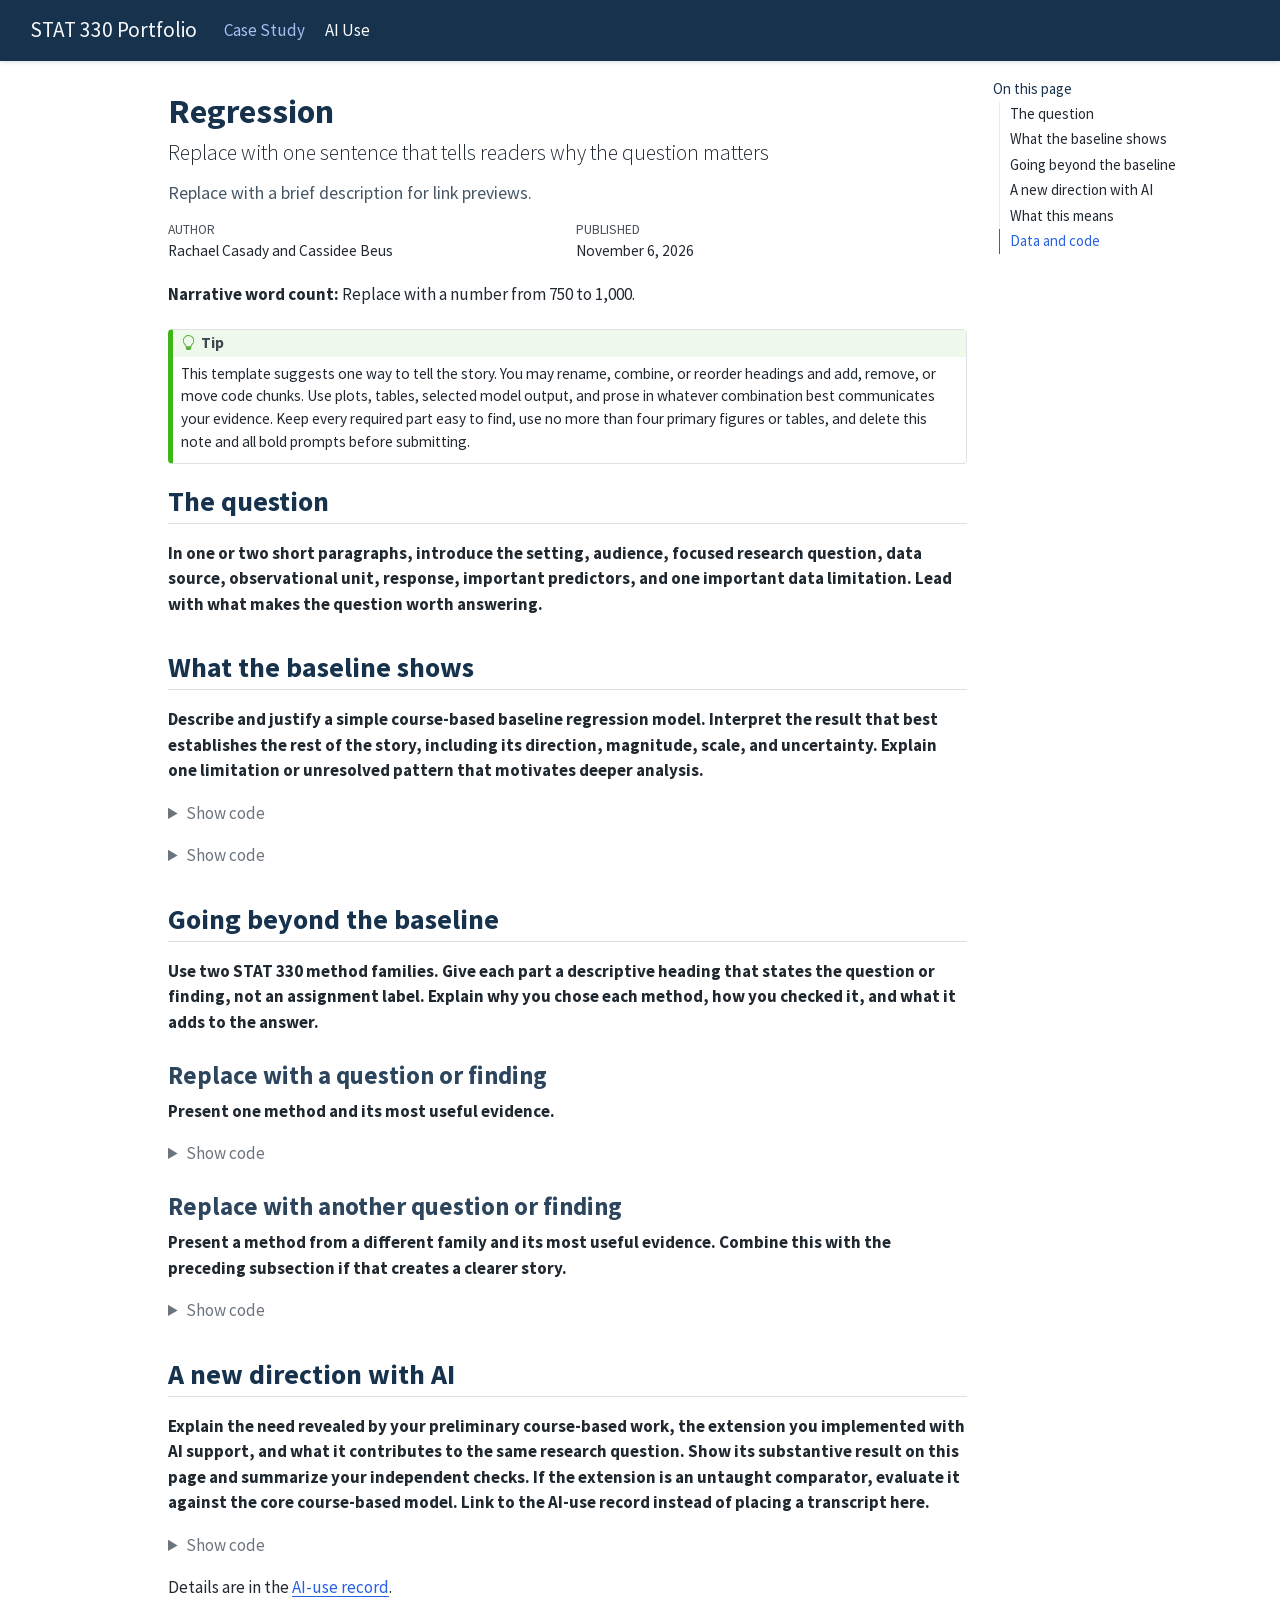
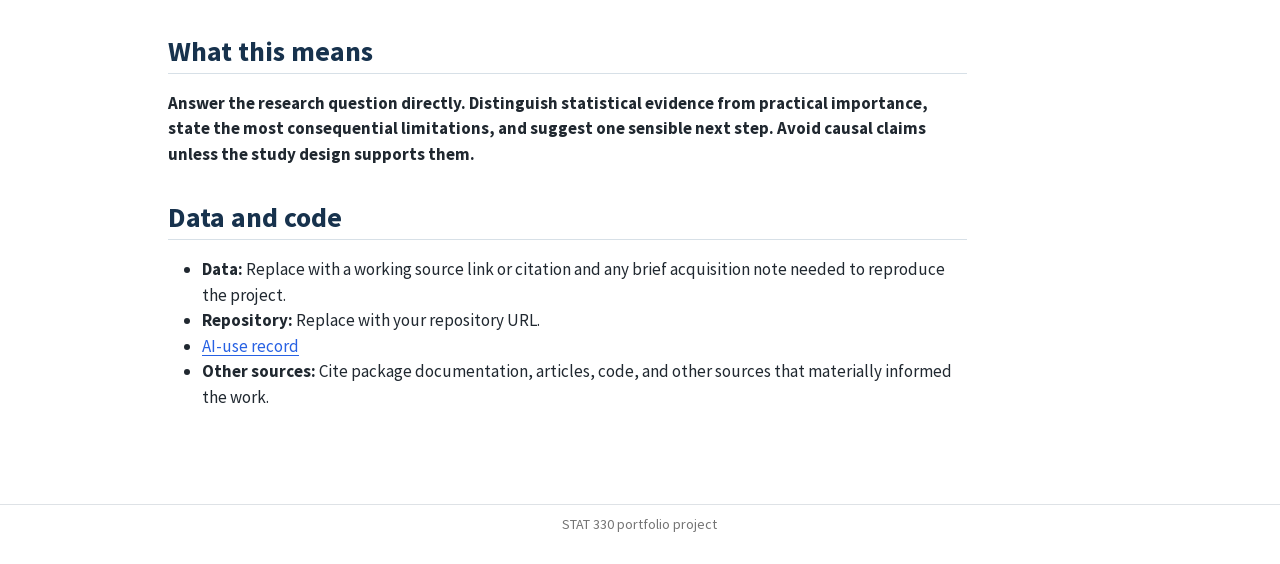
==== docs/index.html @ 838ca61a "Add files via upload" ====
<!DOCTYPE html>
<html xmlns="http://www.w3.org/1999/xhtml" lang="en" xml:lang="en"><head>

<meta charset="utf-8">
<meta name="generator" content="quarto-1.10.18">

<meta name="viewport" content="width=device-width, initial-scale=1.0, user-scalable=yes">

<meta name="author" content="Rachael Casady and Cassidee Beus">
<meta name="dcterms.date" content="2026-11-06">
<meta name="description" content="Replace with a brief description for link previews.">

<title>Regression – STAT 330 Portfolio</title>
<style>

span.smallcaps{font-variant: small-caps;}
div.columns{display: flex; gap: 1.5em;}
div.column{flex: auto;}
@media screen {
div.columns{gap: min(4vw, 1.5em);}
div.column{overflow-x: auto;}
}
div.hanging-indent{margin-left: 1.5em; text-indent: -1.5em;}
ul.task-list{list-style: none;}
ul.task-list li input[type="checkbox"] {
width: 0.8em;
margin: 0 0.8em 0.2em -1em;  vertical-align: middle;
}

html { -webkit-text-size-adjust: 100%; }
pre > code.sourceCode { white-space: pre; position: relative; }
pre > code.sourceCode > span { display: inline-block; line-height: 1.25; }
pre > code.sourceCode > span:empty { height: 1.2em; }
.sourceCode { overflow: visible; }
code.sourceCode > span { color: inherit; text-decoration: inherit; }
div.sourceCode { margin: 1em 0; }
pre.sourceCode { margin: 0; }
@media screen {
div.sourceCode { overflow: auto; }
}
@media print {
pre > code.sourceCode { white-space: pre-wrap; }
pre > code.sourceCode > span { text-indent: -5em; padding-left: 5em; }
}
pre.numberSource code
{ counter-reset: source-line 0; }
pre.numberSource code > span
{ position: relative; left: -4em; counter-increment: source-line; }
pre.numberSource code > span > a:first-child::before
{ content: counter(source-line);
position: relative; left: -1em; text-align: right; vertical-align: baseline;
border: none; display: inline-block;
-webkit-touch-callout: none; -webkit-user-select: none;
-khtml-user-select: none; -moz-user-select: none;
-ms-user-select: none; user-select: none;
padding: 0 4px; width: 4em;
}
pre.numberSource { margin-left: 3em; padding-left: 4px; }
div.sourceCode
{ }
@media screen {
pre > code.sourceCode > span > a:first-child::before { text-decoration: underline; }
}
</style>


<script>const headroomChanged = new CustomEvent("quarto-hrChanged", {
  detail: {},
  bubbles: true,
  cancelable: false,
  composed: false,
});

const announceDismiss = () => {
  const annEl = window.document.getElementById("quarto-announcement");
  if (annEl) {
    annEl.remove();

    const annId = annEl.getAttribute("data-announcement-id");
    window.localStorage.setItem(`quarto-announce-${annId}`, "true");
  }
};

const announceRegister = () => {
  const annEl = window.document.getElementById("quarto-announcement");
  if (annEl) {
    const annId = annEl.getAttribute("data-announcement-id");
    const isDismissed =
      window.localStorage.getItem(`quarto-announce-${annId}`) || false;
    if (isDismissed) {
      announceDismiss();
      return;
    } else {
      annEl.classList.remove("hidden");
    }

    const actionEl = annEl.querySelector(".quarto-announcement-action");
    if (actionEl) {
      actionEl.addEventListener("click", function (e) {
        e.preventDefault();
        // Hide the bar immediately
        announceDismiss();
      });
    }
  }
};

window.document.addEventListener("DOMContentLoaded", function () {
  let init = false;

  announceRegister();

  // Manage the back to top button, if one is present.
  let lastScrollTop = window.pageYOffset || document.documentElement.scrollTop;
  const scrollDownBuffer = 5;
  const scrollUpBuffer = 35;
  const btn = document.getElementById("quarto-back-to-top");
  const hideBackToTop = () => {
    btn.style.display = "none";
  };
  const showBackToTop = () => {
    btn.style.display = "inline-block";
  };
  if (btn) {
    window.document.addEventListener(
      "scroll",
      function () {
        const currentScrollTop =
          window.pageYOffset || document.documentElement.scrollTop;

        // Shows and hides the button 'intelligently' as the user scrolls
        if (currentScrollTop - scrollDownBuffer > lastScrollTop) {
          hideBackToTop();
          lastScrollTop = currentScrollTop <= 0 ? 0 : currentScrollTop;
        } else if (currentScrollTop < lastScrollTop - scrollUpBuffer) {
          showBackToTop();
          lastScrollTop = currentScrollTop <= 0 ? 0 : currentScrollTop;
        }

        // Show the button at the bottom, hides it at the top
        if (currentScrollTop <= 0) {
          hideBackToTop();
        } else if (
          window.innerHeight + currentScrollTop >=
          document.body.offsetHeight
        ) {
          showBackToTop();
        }
      },
      false
    );
  }

  function throttle(func, wait) {
    var timeout;
    return function () {
      const context = this;
      const args = arguments;
      const later = function () {
        clearTimeout(timeout);
        timeout = null;
        func.apply(context, args);
      };

      if (!timeout) {
        timeout = setTimeout(later, wait);
      }
    };
  }

  function headerOffset() {
    // Set an offset if there is are fixed top navbar
    const headerEl = window.document.querySelector("header.fixed-top");
    if (headerEl) {
      return headerEl.clientHeight;
    } else {
      return 0;
    }
  }

  function footerOffset() {
    const footerEl = window.document.querySelector("footer.footer");
    if (footerEl) {
      return footerEl.clientHeight;
    } else {
      return 0;
    }
  }

  function dashboardOffset() {
    const dashboardNavEl = window.document.getElementById(
      "quarto-dashboard-header"
    );
    if (dashboardNavEl !== null) {
      return dashboardNavEl.clientHeight;
    } else {
      return 0;
    }
  }

  function updateDocumentOffsetWithoutAnimation() {
    updateDocumentOffset(false);
  }

  function updateDocumentOffset(animated) {
    // set body offset
    const topOffset = headerOffset();
    const bodyOffset = topOffset + footerOffset() + dashboardOffset();
    const bodyEl = window.document.body;
    bodyEl.setAttribute("data-bs-offset", topOffset);
    bodyEl.style.paddingTop = topOffset + "px";

    // deal with sidebar offsets
    const sidebars = window.document.querySelectorAll(
      ".sidebar, .headroom-target"
    );
    sidebars.forEach((sidebar) => {
      if (!animated) {
        sidebar.classList.add("notransition");
        // Remove the no transition class after the animation has time to complete
        setTimeout(function () {
          sidebar.classList.remove("notransition");
        }, 201);
      }

      if (window.Headroom && sidebar.classList.contains("sidebar-unpinned")) {
        sidebar.style.top = "0";
        sidebar.style.maxHeight = "100vh";
      } else {
        sidebar.style.top = topOffset + "px";
        sidebar.style.maxHeight = "calc(100vh - " + topOffset + "px)";
      }
    });

    // allow space for footer
    const mainContainer = window.document.querySelector(".quarto-container");
    if (mainContainer) {
      mainContainer.style.minHeight = "calc(100vh - " + bodyOffset + "px)";
    }

    // link offset
    let linkStyle = window.document.querySelector("#quarto-target-style");
    if (!linkStyle) {
      linkStyle = window.document.createElement("style");
      linkStyle.setAttribute("id", "quarto-target-style");
      window.document.head.appendChild(linkStyle);
    }
    while (linkStyle.firstChild) {
      linkStyle.removeChild(linkStyle.firstChild);
    }
    if (topOffset > 0) {
      linkStyle.appendChild(
        window.document.createTextNode(`
      section:target::before {
        content: "";
        display: block;
        height: ${topOffset}px;
        margin: -${topOffset}px 0 0;
      }`)
      );
    }
    if (init) {
      window.dispatchEvent(headroomChanged);
    }
    init = true;
  }

  // initialize headroom
  var header = window.document.querySelector("#quarto-header");
  if (header && window.Headroom) {
    const headroom = new window.Headroom(header, {
      tolerance: 5,
      onPin: function () {
        const sidebars = window.document.querySelectorAll(
          ".sidebar, .headroom-target"
        );
        sidebars.forEach((sidebar) => {
          sidebar.classList.remove("sidebar-unpinned");
        });
        updateDocumentOffset();
      },
      onUnpin: function () {
        const sidebars = window.document.querySelectorAll(
          ".sidebar, .headroom-target"
        );
        sidebars.forEach((sidebar) => {
          sidebar.classList.add("sidebar-unpinned");
        });
        updateDocumentOffset();
      },
    });
    headroom.init();

    let frozen = false;
    window.quartoToggleHeadroom = function () {
      if (frozen) {
        headroom.unfreeze();
        frozen = false;
      } else {
        headroom.freeze();
        frozen = true;
      }
    };
  }

  window.addEventListener(
    "hashchange",
    function (e) {
      if (
        getComputedStyle(document.documentElement).scrollBehavior !== "smooth"
      ) {
        window.scrollTo(0, window.pageYOffset - headerOffset());
      }
    },
    false
  );

  // Observe size changed for the header
  const headerEl = window.document.querySelector("header.fixed-top");
  if (headerEl && window.ResizeObserver) {
    const observer = new window.ResizeObserver(() => {
      setTimeout(updateDocumentOffsetWithoutAnimation, 0);
    });
    observer.observe(headerEl, {
      attributes: true,
      childList: true,
      characterData: true,
    });
  } else {
    window.addEventListener(
      "resize",
      throttle(updateDocumentOffsetWithoutAnimation, 50)
    );
  }
  setTimeout(updateDocumentOffsetWithoutAnimation, 250);

  // fixup index.html links if we aren't on the filesystem
  if (window.location.protocol !== "file:") {
    const links = window.document.querySelectorAll("a");
    for (let i = 0; i < links.length; i++) {
      if (links[i].href) {
        links[i].dataset.originalHref = links[i].href;
        // only strip index.html at the end of the path (optionally followed
        // by a query or fragment) so that files like index.html.md
        // (alternate-format twins) are left alone (#14667)
        links[i].href = links[i].href.replace(/\/index\.html(?=[?#]|$)/, "/");
      }
    }

    // Fixup any sharing links that require urls
    // Append url to any sharing urls
    const sharingLinks = window.document.querySelectorAll(
      "a.sidebar-tools-main-item, a.quarto-navigation-tool, a.quarto-navbar-tools, a.quarto-navbar-tools-item"
    );
    for (let i = 0; i < sharingLinks.length; i++) {
      const sharingLink = sharingLinks[i];
      const href = sharingLink.getAttribute("href");
      if (href) {
        sharingLink.setAttribute(
          "href",
          href.replace("|url|", window.location.href)
        );
      }
    }

    // Scroll the active navigation item into view, if necessary
    const navSidebar = window.document.querySelector("nav#quarto-sidebar");
    if (navSidebar) {
      // Find the active item
      const activeItem = navSidebar.querySelector("li.sidebar-item a.active");
      if (activeItem) {
        // Wait for the scroll height and height to resolve by observing size changes on the
        // nav element that is scrollable
        const resizeObserver = new ResizeObserver((_entries) => {
          // The bottom of the element
          const elBottom = activeItem.offsetTop;
          const viewBottom = navSidebar.scrollTop + navSidebar.clientHeight;

          // The element height and scroll height are the same, then we are still loading
          if (viewBottom !== navSidebar.scrollHeight) {
            // Determine if the item isn't visible and scroll to it
            if (elBottom >= viewBottom) {
              navSidebar.scrollTop = elBottom;
            }

            // stop observing now since we've completed the scroll
            resizeObserver.unobserve(navSidebar);
          }
        });
        resizeObserver.observe(navSidebar);
      }
    }
  }
});
</script>
<script>/*!
 * headroom.js v0.12.0 - Give your page some headroom. Hide your header until you need it
 * Copyright (c) 2020 Nick Williams - http://wicky.nillia.ms/headroom.js
 * License: MIT
 */

!function(t,n){"object"==typeof exports&&"undefined"!=typeof module?module.exports=n():"function"==typeof define&&define.amd?define(n):(t=t||self).Headroom=n()}(this,function(){"use strict";function t(){return"undefined"!=typeof window}function d(t){return function(t){return t&&t.document&&function(t){return 9===t.nodeType}(t.document)}(t)?function(t){var n=t.document,o=n.body,s=n.documentElement;return{scrollHeight:function(){return Math.max(o.scrollHeight,s.scrollHeight,o.offsetHeight,s.offsetHeight,o.clientHeight,s.clientHeight)},height:function(){return t.innerHeight||s.clientHeight||o.clientHeight},scrollY:function(){return void 0!==t.pageYOffset?t.pageYOffset:(s||o.parentNode||o).scrollTop}}}(t):function(t){return{scrollHeight:function(){return Math.max(t.scrollHeight,t.offsetHeight,t.clientHeight)},height:function(){return Math.max(t.offsetHeight,t.clientHeight)},scrollY:function(){return t.scrollTop}}}(t)}function n(t,s,e){var n,o=function(){var n=!1;try{var t={get passive(){n=!0}};window.addEventListener("test",t,t),window.removeEventListener("test",t,t)}catch(t){n=!1}return n}(),i=!1,r=d(t),l=r.scrollY(),a={};function c(){var t=Math.round(r.scrollY()),n=r.height(),o=r.scrollHeight();a.scrollY=t,a.lastScrollY=l,a.direction=l<t?"down":"up",a.distance=Math.abs(t-l),a.isOutOfBounds=t<0||o<t+n,a.top=t<=s.offset[a.direction],a.bottom=o<=t+n,a.toleranceExceeded=a.distance>s.tolerance[a.direction],e(a),l=t,i=!1}function h(){i||(i=!0,n=requestAnimationFrame(c))}var u=!!o&&{passive:!0,capture:!1};return t.addEventListener("scroll",h,u),c(),{destroy:function(){cancelAnimationFrame(n),t.removeEventListener("scroll",h,u)}}}function o(t){return t===Object(t)?t:{down:t,up:t}}function s(t,n){n=n||{},Object.assign(this,s.options,n),this.classes=Object.assign({},s.options.classes,n.classes),this.elem=t,this.tolerance=o(this.tolerance),this.offset=o(this.offset),this.initialised=!1,this.frozen=!1}return s.prototype={constructor:s,init:function(){return s.cutsTheMustard&&!this.initialised&&(this.addClass("initial"),this.initialised=!0,setTimeout(function(t){t.scrollTracker=n(t.scroller,{offset:t.offset,tolerance:t.tolerance},t.update.bind(t))},100,this)),this},destroy:function(){this.initialised=!1,Object.keys(this.classes).forEach(this.removeClass,this),this.scrollTracker.destroy()},unpin:function(){!this.hasClass("pinned")&&this.hasClass("unpinned")||(this.addClass("unpinned"),this.removeClass("pinned"),this.onUnpin&&this.onUnpin.call(this))},pin:function(){this.hasClass("unpinned")&&(this.addClass("pinned"),this.removeClass("unpinned"),this.onPin&&this.onPin.call(this))},freeze:function(){this.frozen=!0,this.addClass("frozen")},unfreeze:function(){this.frozen=!1,this.removeClass("frozen")},top:function(){this.hasClass("top")||(this.addClass("top"),this.removeClass("notTop"),this.onTop&&this.onTop.call(this))},notTop:function(){this.hasClass("notTop")||(this.addClass("notTop"),this.removeClass("top"),this.onNotTop&&this.onNotTop.call(this))},bottom:function(){this.hasClass("bottom")||(this.addClass("bottom"),this.removeClass("notBottom"),this.onBottom&&this.onBottom.call(this))},notBottom:function(){this.hasClass("notBottom")||(this.addClass("notBottom"),this.removeClass("bottom"),this.onNotBottom&&this.onNotBottom.call(this))},shouldUnpin:function(t){return"down"===t.direction&&!t.top&&t.toleranceExceeded},shouldPin:function(t){return"up"===t.direction&&t.toleranceExceeded||t.top},addClass:function(t){this.elem.classList.add.apply(this.elem.classList,this.classes[t].split(" "))},removeClass:function(t){this.elem.classList.remove.apply(this.elem.classList,this.classes[t].split(" "))},hasClass:function(t){return this.classes[t].split(" ").every(function(t){return this.classList.contains(t)},this.elem)},update:function(t){t.isOutOfBounds||!0!==this.frozen&&(t.top?this.top():this.notTop(),t.bottom?this.bottom():this.notBottom(),this.shouldUnpin(t)?this.unpin():this.shouldPin(t)&&this.pin())}},s.options={tolerance:{up:0,down:0},offset:0,scroller:t()?window:null,classes:{frozen:"headroom--frozen",pinned:"headroom--pinned",unpinned:"headroom--unpinned",top:"headroom--top",notTop:"headroom--not-top",bottom:"headroom--bottom",notBottom:"headroom--not-bottom",initial:"headroom"}},s.cutsTheMustard=!!(t()&&function(){}.bind&&"classList"in document.documentElement&&Object.assign&&Object.keys&&requestAnimationFrame),s});
</script>
<script>/*!
 * clipboard.js v2.0.11
 * https://clipboardjs.com/
 *
 * Licensed MIT © Zeno Rocha
 */
!function(t,e){"object"==typeof exports&&"object"==typeof module?module.exports=e():"function"==typeof define&&define.amd?define([],e):"object"==typeof exports?exports.ClipboardJS=e():t.ClipboardJS=e()}(this,function(){return n={686:function(t,e,n){"use strict";n.d(e,{default:function(){return b}});var e=n(279),i=n.n(e),e=n(370),u=n.n(e),e=n(817),r=n.n(e);function c(t){try{return document.execCommand(t)}catch(t){return}}var a=function(t){t=r()(t);return c("cut"),t};function o(t,e){var n,o,t=(n=t,o="rtl"===document.documentElement.getAttribute("dir"),(t=document.createElement("textarea")).style.fontSize="12pt",t.style.border="0",t.style.padding="0",t.style.margin="0",t.style.position="absolute",t.style[o?"right":"left"]="-9999px",o=window.pageYOffset||document.documentElement.scrollTop,t.style.top="".concat(o,"px"),t.setAttribute("readonly",""),t.value=n,t);return e.container.appendChild(t),e=r()(t),c("copy"),t.remove(),e}var f=function(t){var e=1<arguments.length&&void 0!==arguments[1]?arguments[1]:{container:document.body},n="";return"string"==typeof t?n=o(t,e):t instanceof HTMLInputElement&&!["text","search","url","tel","password"].includes(null==t?void 0:t.type)?n=o(t.value,e):(n=r()(t),c("copy")),n};function l(t){return(l="function"==typeof Symbol&&"symbol"==typeof Symbol.iterator?function(t){return typeof t}:function(t){return t&&"function"==typeof Symbol&&t.constructor===Symbol&&t!==Symbol.prototype?"symbol":typeof t})(t)}var s=function(){var t=0<arguments.length&&void 0!==arguments[0]?arguments[0]:{},e=t.action,n=void 0===e?"copy":e,o=t.container,e=t.target,t=t.text;if("copy"!==n&&"cut"!==n)throw new Error('Invalid "action" value, use either "copy" or "cut"');if(void 0!==e){if(!e||"object"!==l(e)||1!==e.nodeType)throw new Error('Invalid "target" value, use a valid Element');if("copy"===n&&e.hasAttribute("disabled"))throw new Error('Invalid "target" attribute. Please use "readonly" instead of "disabled" attribute');if("cut"===n&&(e.hasAttribute("readonly")||e.hasAttribute("disabled")))throw new Error('Invalid "target" attribute. You can\'t cut text from elements with "readonly" or "disabled" attributes')}return t?f(t,{container:o}):e?"cut"===n?a(e):f(e,{container:o}):void 0};function p(t){return(p="function"==typeof Symbol&&"symbol"==typeof Symbol.iterator?function(t){return typeof t}:function(t){return t&&"function"==typeof Symbol&&t.constructor===Symbol&&t!==Symbol.prototype?"symbol":typeof t})(t)}function d(t,e){for(var n=0;n<e.length;n++){var o=e[n];o.enumerable=o.enumerable||!1,o.configurable=!0,"value"in o&&(o.writable=!0),Object.defineProperty(t,o.key,o)}}function y(t,e){return(y=Object.setPrototypeOf||function(t,e){return t.__proto__=e,t})(t,e)}function h(n){var o=function(){if("undefined"==typeof Reflect||!Reflect.construct)return!1;if(Reflect.construct.sham)return!1;if("function"==typeof Proxy)return!0;try{return Date.prototype.toString.call(Reflect.construct(Date,[],function(){})),!0}catch(t){return!1}}();return function(){var t,e=v(n);return t=o?(t=v(this).constructor,Reflect.construct(e,arguments,t)):e.apply(this,arguments),e=this,!(t=t)||"object"!==p(t)&&"function"!=typeof t?function(t){if(void 0!==t)return t;throw new ReferenceError("this hasn't been initialised - super() hasn't been called")}(e):t}}function v(t){return(v=Object.setPrototypeOf?Object.getPrototypeOf:function(t){return t.__proto__||Object.getPrototypeOf(t)})(t)}function m(t,e){t="data-clipboard-".concat(t);if(e.hasAttribute(t))return e.getAttribute(t)}var b=function(){!function(t,e){if("function"!=typeof e&&null!==e)throw new TypeError("Super expression must either be null or a function");t.prototype=Object.create(e&&e.prototype,{constructor:{value:t,writable:!0,configurable:!0}}),e&&y(t,e)}(r,i());var t,e,n,o=h(r);function r(t,e){var n;return function(t){if(!(t instanceof r))throw new TypeError("Cannot call a class as a function")}(this),(n=o.call(this)).resolveOptions(e),n.listenClick(t),n}return t=r,n=[{key:"copy",value:function(t){var e=1<arguments.length&&void 0!==arguments[1]?arguments[1]:{container:document.body};return f(t,e)}},{key:"cut",value:function(t){return a(t)}},{key:"isSupported",value:function(){var t=0<arguments.length&&void 0!==arguments[0]?arguments[0]:["copy","cut"],t="string"==typeof t?[t]:t,e=!!document.queryCommandSupported;return t.forEach(function(t){e=e&&!!document.queryCommandSupported(t)}),e}}],(e=[{key:"resolveOptions",value:function(){var t=0<arguments.length&&void 0!==arguments[0]?arguments[0]:{};this.action="function"==typeof t.action?t.action:this.defaultAction,this.target="function"==typeof t.target?t.target:this.defaultTarget,this.text="function"==typeof t.text?t.text:this.defaultText,this.container="object"===p(t.container)?t.container:document.body}},{key:"listenClick",value:function(t){var e=this;this.listener=u()(t,"click",function(t){return e.onClick(t)})}},{key:"onClick",value:function(t){var e=t.delegateTarget||t.currentTarget,n=this.action(e)||"copy",t=s({action:n,container:this.container,target:this.target(e),text:this.text(e)});this.emit(t?"success":"error",{action:n,text:t,trigger:e,clearSelection:function(){e&&e.focus(),window.getSelection().removeAllRanges()}})}},{key:"defaultAction",value:function(t){return m("action",t)}},{key:"defaultTarget",value:function(t){t=m("target",t);if(t)return document.querySelector(t)}},{key:"defaultText",value:function(t){return m("text",t)}},{key:"destroy",value:function(){this.listener.destroy()}}])&&d(t.prototype,e),n&&d(t,n),r}()},828:function(t){var e;"undefined"==typeof Element||Element.prototype.matches||((e=Element.prototype).matches=e.matchesSelector||e.mozMatchesSelector||e.msMatchesSelector||e.oMatchesSelector||e.webkitMatchesSelector),t.exports=function(t,e){for(;t&&9!==t.nodeType;){if("function"==typeof t.matches&&t.matches(e))return t;t=t.parentNode}}},438:function(t,e,n){var u=n(828);function i(t,e,n,o,r){var i=function(e,n,t,o){return function(t){t.delegateTarget=u(t.target,n),t.delegateTarget&&o.call(e,t)}}.apply(this,arguments);return t.addEventListener(n,i,r),{destroy:function(){t.removeEventListener(n,i,r)}}}t.exports=function(t,e,n,o,r){return"function"==typeof t.addEventListener?i.apply(null,arguments):"function"==typeof n?i.bind(null,document).apply(null,arguments):("string"==typeof t&&(t=document.querySelectorAll(t)),Array.prototype.map.call(t,function(t){return i(t,e,n,o,r)}))}},879:function(t,n){n.node=function(t){return void 0!==t&&t instanceof HTMLElement&&1===t.nodeType},n.nodeList=function(t){var e=Object.prototype.toString.call(t);return void 0!==t&&("[object NodeList]"===e||"[object HTMLCollection]"===e)&&"length"in t&&(0===t.length||n.node(t[0]))},n.string=function(t){return"string"==typeof t||t instanceof String},n.fn=function(t){return"[object Function]"===Object.prototype.toString.call(t)}},370:function(t,e,n){var f=n(879),l=n(438);t.exports=function(t,e,n){if(!t&&!e&&!n)throw new Error("Missing required arguments");if(!f.string(e))throw new TypeError("Second argument must be a String");if(!f.fn(n))throw new TypeError("Third argument must be a Function");if(f.node(t))return c=e,a=n,(u=t).addEventListener(c,a),{destroy:function(){u.removeEventListener(c,a)}};if(f.nodeList(t))return o=t,r=e,i=n,Array.prototype.forEach.call(o,function(t){t.addEventListener(r,i)}),{destroy:function(){Array.prototype.forEach.call(o,function(t){t.removeEventListener(r,i)})}};if(f.string(t))return t=t,e=e,n=n,l(document.body,t,e,n);throw new TypeError("First argument must be a String, HTMLElement, HTMLCollection, or NodeList");var o,r,i,u,c,a}},817:function(t){t.exports=function(t){var e,n="SELECT"===t.nodeName?(t.focus(),t.value):"INPUT"===t.nodeName||"TEXTAREA"===t.nodeName?((e=t.hasAttribute("readonly"))||t.setAttribute("readonly",""),t.select(),t.setSelectionRange(0,t.value.length),e||t.removeAttribute("readonly"),t.value):(t.hasAttribute("contenteditable")&&t.focus(),n=window.getSelection(),(e=document.createRange()).selectNodeContents(t),n.removeAllRanges(),n.addRange(e),n.toString());return n}},279:function(t){function e(){}e.prototype={on:function(t,e,n){var o=this.e||(this.e={});return(o[t]||(o[t]=[])).push({fn:e,ctx:n}),this},once:function(t,e,n){var o=this;function r(){o.off(t,r),e.apply(n,arguments)}return r._=e,this.on(t,r,n)},emit:function(t){for(var e=[].slice.call(arguments,1),n=((this.e||(this.e={}))[t]||[]).slice(),o=0,r=n.length;o<r;o++)n[o].fn.apply(n[o].ctx,e);return this},off:function(t,e){var n=this.e||(this.e={}),o=n[t],r=[];if(o&&e)for(var i=0,u=o.length;i<u;i++)o[i].fn!==e&&o[i].fn._!==e&&r.push(o[i]);return r.length?n[t]=r:delete n[t],this}},t.exports=e,t.exports.TinyEmitter=e}},r={},o.n=function(t){var e=t&&t.__esModule?function(){return t.default}:function(){return t};return o.d(e,{a:e}),e},o.d=function(t,e){for(var n in e)o.o(e,n)&&!o.o(t,n)&&Object.defineProperty(t,n,{enumerable:!0,get:e[n]})},o.o=function(t,e){return Object.prototype.hasOwnProperty.call(t,e)},o(686).default;function o(t){if(r[t])return r[t].exports;var e=r[t]={exports:{}};return n[t](e,e.exports,o),e.exports}var n,r});</script>
<script src="[data-uri]" type="module"></script>
<script src="[data-uri]" type="module"></script>
<script>/**
 * @popperjs/core v2.11.7 - MIT License
 */

!function(e,t){"object"==typeof exports&&"undefined"!=typeof module?t(exports):"function"==typeof define&&define.amd?define(["exports"],t):t((e="undefined"!=typeof globalThis?globalThis:e||self).Popper={})}(this,(function(e){"use strict";function t(e){if(null==e)return window;if("[object Window]"!==e.toString()){var t=e.ownerDocument;return t&&t.defaultView||window}return e}function n(e){return e instanceof t(e).Element||e instanceof Element}function r(e){return e instanceof t(e).HTMLElement||e instanceof HTMLElement}function o(e){return"undefined"!=typeof ShadowRoot&&(e instanceof t(e).ShadowRoot||e instanceof ShadowRoot)}var i=Math.max,a=Math.min,s=Math.round;function f(){var e=navigator.userAgentData;return null!=e&&e.brands&&Array.isArray(e.brands)?e.brands.map((function(e){return e.brand+"/"+e.version})).join(" "):navigator.userAgent}function c(){return!/^((?!chrome|android).)*safari/i.test(f())}function p(e,o,i){void 0===o&&(o=!1),void 0===i&&(i=!1);var a=e.getBoundingClientRect(),f=1,p=1;o&&r(e)&&(f=e.offsetWidth>0&&s(a.width)/e.offsetWidth||1,p=e.offsetHeight>0&&s(a.height)/e.offsetHeight||1);var u=(n(e)?t(e):window).visualViewport,l=!c()&&i,d=(a.left+(l&&u?u.offsetLeft:0))/f,h=(a.top+(l&&u?u.offsetTop:0))/p,m=a.width/f,v=a.height/p;return{width:m,height:v,top:h,right:d+m,bottom:h+v,left:d,x:d,y:h}}function u(e){var n=t(e);return{scrollLeft:n.pageXOffset,scrollTop:n.pageYOffset}}function l(e){return e?(e.nodeName||"").toLowerCase():null}function d(e){return((n(e)?e.ownerDocument:e.document)||window.document).documentElement}function h(e){return p(d(e)).left+u(e).scrollLeft}function m(e){return t(e).getComputedStyle(e)}function v(e){var t=m(e),n=t.overflow,r=t.overflowX,o=t.overflowY;return/auto|scroll|overlay|hidden/.test(n+o+r)}function y(e,n,o){void 0===o&&(o=!1);var i,a,f=r(n),c=r(n)&&function(e){var t=e.getBoundingClientRect(),n=s(t.width)/e.offsetWidth||1,r=s(t.height)/e.offsetHeight||1;return 1!==n||1!==r}(n),m=d(n),y=p(e,c,o),g={scrollLeft:0,scrollTop:0},b={x:0,y:0};return(f||!f&&!o)&&(("body"!==l(n)||v(m))&&(g=(i=n)!==t(i)&&r(i)?{scrollLeft:(a=i).scrollLeft,scrollTop:a.scrollTop}:u(i)),r(n)?((b=p(n,!0)).x+=n.clientLeft,b.y+=n.clientTop):m&&(b.x=h(m))),{x:y.left+g.scrollLeft-b.x,y:y.top+g.scrollTop-b.y,width:y.width,height:y.height}}function g(e){var t=p(e),n=e.offsetWidth,r=e.offsetHeight;return Math.abs(t.width-n)<=1&&(n=t.width),Math.abs(t.height-r)<=1&&(r=t.height),{x:e.offsetLeft,y:e.offsetTop,width:n,height:r}}function b(e){return"html"===l(e)?e:e.assignedSlot||e.parentNode||(o(e)?e.host:null)||d(e)}function x(e){return["html","body","#document"].indexOf(l(e))>=0?e.ownerDocument.body:r(e)&&v(e)?e:x(b(e))}function w(e,n){var r;void 0===n&&(n=[]);var o=x(e),i=o===(null==(r=e.ownerDocument)?void 0:r.body),a=t(o),s=i?[a].concat(a.visualViewport||[],v(o)?o:[]):o,f=n.concat(s);return i?f:f.concat(w(b(s)))}function O(e){return["table","td","th"].indexOf(l(e))>=0}function j(e){return r(e)&&"fixed"!==m(e).position?e.offsetParent:null}function E(e){for(var n=t(e),i=j(e);i&&O(i)&&"static"===m(i).position;)i=j(i);return i&&("html"===l(i)||"body"===l(i)&&"static"===m(i).position)?n:i||function(e){var t=/firefox/i.test(f());if(/Trident/i.test(f())&&r(e)&&"fixed"===m(e).position)return null;var n=b(e);for(o(n)&&(n=n.host);r(n)&&["html","body"].indexOf(l(n))<0;){var i=m(n);if("none"!==i.transform||"none"!==i.perspective||"paint"===i.contain||-1!==["transform","perspective"].indexOf(i.willChange)||t&&"filter"===i.willChange||t&&i.filter&&"none"!==i.filter)return n;n=n.parentNode}return null}(e)||n}var D="top",A="bottom",L="right",P="left",M="auto",k=[D,A,L,P],W="start",B="end",H="viewport",T="popper",R=k.reduce((function(e,t){return e.concat([t+"-"+W,t+"-"+B])}),[]),S=[].concat(k,[M]).reduce((function(e,t){return e.concat([t,t+"-"+W,t+"-"+B])}),[]),V=["beforeRead","read","afterRead","beforeMain","main","afterMain","beforeWrite","write","afterWrite"];function q(e){var t=new Map,n=new Set,r=[];function o(e){n.add(e.name),[].concat(e.requires||[],e.requiresIfExists||[]).forEach((function(e){if(!n.has(e)){var r=t.get(e);r&&o(r)}})),r.push(e)}return e.forEach((function(e){t.set(e.name,e)})),e.forEach((function(e){n.has(e.name)||o(e)})),r}function C(e){return e.split("-")[0]}function N(e,t){var n=t.getRootNode&&t.getRootNode();if(e.contains(t))return!0;if(n&&o(n)){var r=t;do{if(r&&e.isSameNode(r))return!0;r=r.parentNode||r.host}while(r)}return!1}function I(e){return Object.assign({},e,{left:e.x,top:e.y,right:e.x+e.width,bottom:e.y+e.height})}function _(e,r,o){return r===H?I(function(e,n){var r=t(e),o=d(e),i=r.visualViewport,a=o.clientWidth,s=o.clientHeight,f=0,p=0;if(i){a=i.width,s=i.height;var u=c();(u||!u&&"fixed"===n)&&(f=i.offsetLeft,p=i.offsetTop)}return{width:a,height:s,x:f+h(e),y:p}}(e,o)):n(r)?function(e,t){var n=p(e,!1,"fixed"===t);return n.top=n.top+e.clientTop,n.left=n.left+e.clientLeft,n.bottom=n.top+e.clientHeight,n.right=n.left+e.clientWidth,n.width=e.clientWidth,n.height=e.clientHeight,n.x=n.left,n.y=n.top,n}(r,o):I(function(e){var t,n=d(e),r=u(e),o=null==(t=e.ownerDocument)?void 0:t.body,a=i(n.scrollWidth,n.clientWidth,o?o.scrollWidth:0,o?o.clientWidth:0),s=i(n.scrollHeight,n.clientHeight,o?o.scrollHeight:0,o?o.clientHeight:0),f=-r.scrollLeft+h(e),c=-r.scrollTop;return"rtl"===m(o||n).direction&&(f+=i(n.clientWidth,o?o.clientWidth:0)-a),{width:a,height:s,x:f,y:c}}(d(e)))}function F(e,t,o,s){var f="clippingParents"===t?function(e){var t=w(b(e)),o=["absolute","fixed"].indexOf(m(e).position)>=0&&r(e)?E(e):e;return n(o)?t.filter((function(e){return n(e)&&N(e,o)&&"body"!==l(e)})):[]}(e):[].concat(t),c=[].concat(f,[o]),p=c[0],u=c.reduce((function(t,n){var r=_(e,n,s);return t.top=i(r.top,t.top),t.right=a(r.right,t.right),t.bottom=a(r.bottom,t.bottom),t.left=i(r.left,t.left),t}),_(e,p,s));return u.width=u.right-u.left,u.height=u.bottom-u.top,u.x=u.left,u.y=u.top,u}function U(e){return e.split("-")[1]}function z(e){return["top","bottom"].indexOf(e)>=0?"x":"y"}function X(e){var t,n=e.reference,r=e.element,o=e.placement,i=o?C(o):null,a=o?U(o):null,s=n.x+n.width/2-r.width/2,f=n.y+n.height/2-r.height/2;switch(i){case D:t={x:s,y:n.y-r.height};break;case A:t={x:s,y:n.y+n.height};break;case L:t={x:n.x+n.width,y:f};break;case P:t={x:n.x-r.width,y:f};break;default:t={x:n.x,y:n.y}}var c=i?z(i):null;if(null!=c){var p="y"===c?"height":"width";switch(a){case W:t[c]=t[c]-(n[p]/2-r[p]/2);break;case B:t[c]=t[c]+(n[p]/2-r[p]/2)}}return t}function Y(e){return Object.assign({},{top:0,right:0,bottom:0,left:0},e)}function G(e,t){return t.reduce((function(t,n){return t[n]=e,t}),{})}function J(e,t){void 0===t&&(t={});var r=t,o=r.placement,i=void 0===o?e.placement:o,a=r.strategy,s=void 0===a?e.strategy:a,f=r.boundary,c=void 0===f?"clippingParents":f,u=r.rootBoundary,l=void 0===u?H:u,h=r.elementContext,m=void 0===h?T:h,v=r.altBoundary,y=void 0!==v&&v,g=r.padding,b=void 0===g?0:g,x=Y("number"!=typeof b?b:G(b,k)),w=m===T?"reference":T,O=e.rects.popper,j=e.elements[y?w:m],E=F(n(j)?j:j.contextElement||d(e.elements.popper),c,l,s),P=p(e.elements.reference),M=X({reference:P,element:O,strategy:"absolute",placement:i}),W=I(Object.assign({},O,M)),B=m===T?W:P,R={top:E.top-B.top+x.top,bottom:B.bottom-E.bottom+x.bottom,left:E.left-B.left+x.left,right:B.right-E.right+x.right},S=e.modifiersData.offset;if(m===T&&S){var V=S[i];Object.keys(R).forEach((function(e){var t=[L,A].indexOf(e)>=0?1:-1,n=[D,A].indexOf(e)>=0?"y":"x";R[e]+=V[n]*t}))}return R}var K={placement:"bottom",modifiers:[],strategy:"absolute"};function Q(){for(var e=arguments.length,t=new Array(e),n=0;n<e;n++)t[n]=arguments[n];return!t.some((function(e){return!(e&&"function"==typeof e.getBoundingClientRect)}))}function Z(e){void 0===e&&(e={});var t=e,r=t.defaultModifiers,o=void 0===r?[]:r,i=t.defaultOptions,a=void 0===i?K:i;return function(e,t,r){void 0===r&&(r=a);var i,s,f={placement:"bottom",orderedModifiers:[],options:Object.assign({},K,a),modifiersData:{},elements:{reference:e,popper:t},attributes:{},styles:{}},c=[],p=!1,u={state:f,setOptions:function(r){var i="function"==typeof r?r(f.options):r;l(),f.options=Object.assign({},a,f.options,i),f.scrollParents={reference:n(e)?w(e):e.contextElement?w(e.contextElement):[],popper:w(t)};var s,p,d=function(e){var t=q(e);return V.reduce((function(e,n){return e.concat(t.filter((function(e){return e.phase===n})))}),[])}((s=[].concat(o,f.options.modifiers),p=s.reduce((function(e,t){var n=e[t.name];return e[t.name]=n?Object.assign({},n,t,{options:Object.assign({},n.options,t.options),data:Object.assign({},n.data,t.data)}):t,e}),{}),Object.keys(p).map((function(e){return p[e]}))));return f.orderedModifiers=d.filter((function(e){return e.enabled})),f.orderedModifiers.forEach((function(e){var t=e.name,n=e.options,r=void 0===n?{}:n,o=e.effect;if("function"==typeof o){var i=o({state:f,name:t,instance:u,options:r}),a=function(){};c.push(i||a)}})),u.update()},forceUpdate:function(){if(!p){var e=f.elements,t=e.reference,n=e.popper;if(Q(t,n)){f.rects={reference:y(t,E(n),"fixed"===f.options.strategy),popper:g(n)},f.reset=!1,f.placement=f.options.placement,f.orderedModifiers.forEach((function(e){return f.modifiersData[e.name]=Object.assign({},e.data)}));for(var r=0;r<f.orderedModifiers.length;r++)if(!0!==f.reset){var o=f.orderedModifiers[r],i=o.fn,a=o.options,s=void 0===a?{}:a,c=o.name;"function"==typeof i&&(f=i({state:f,options:s,name:c,instance:u})||f)}else f.reset=!1,r=-1}}},update:(i=function(){return new Promise((function(e){u.forceUpdate(),e(f)}))},function(){return s||(s=new Promise((function(e){Promise.resolve().then((function(){s=void 0,e(i())}))}))),s}),destroy:function(){l(),p=!0}};if(!Q(e,t))return u;function l(){c.forEach((function(e){return e()})),c=[]}return u.setOptions(r).then((function(e){!p&&r.onFirstUpdate&&r.onFirstUpdate(e)})),u}}var $={passive:!0};var ee={name:"eventListeners",enabled:!0,phase:"write",fn:function(){},effect:function(e){var n=e.state,r=e.instance,o=e.options,i=o.scroll,a=void 0===i||i,s=o.resize,f=void 0===s||s,c=t(n.elements.popper),p=[].concat(n.scrollParents.reference,n.scrollParents.popper);return a&&p.forEach((function(e){e.addEventListener("scroll",r.update,$)})),f&&c.addEventListener("resize",r.update,$),function(){a&&p.forEach((function(e){e.removeEventListener("scroll",r.update,$)})),f&&c.removeEventListener("resize",r.update,$)}},data:{}};var te={name:"popperOffsets",enabled:!0,phase:"read",fn:function(e){var t=e.state,n=e.name;t.modifiersData[n]=X({reference:t.rects.reference,element:t.rects.popper,strategy:"absolute",placement:t.placement})},data:{}},ne={top:"auto",right:"auto",bottom:"auto",left:"auto"};function re(e){var n,r=e.popper,o=e.popperRect,i=e.placement,a=e.variation,f=e.offsets,c=e.position,p=e.gpuAcceleration,u=e.adaptive,l=e.roundOffsets,h=e.isFixed,v=f.x,y=void 0===v?0:v,g=f.y,b=void 0===g?0:g,x="function"==typeof l?l({x:y,y:b}):{x:y,y:b};y=x.x,b=x.y;var w=f.hasOwnProperty("x"),O=f.hasOwnProperty("y"),j=P,M=D,k=window;if(u){var W=E(r),H="clientHeight",T="clientWidth";if(W===t(r)&&"static"!==m(W=d(r)).position&&"absolute"===c&&(H="scrollHeight",T="scrollWidth"),W=W,i===D||(i===P||i===L)&&a===B)M=A,b-=(h&&W===k&&k.visualViewport?k.visualViewport.height:W[H])-o.height,b*=p?1:-1;if(i===P||(i===D||i===A)&&a===B)j=L,y-=(h&&W===k&&k.visualViewport?k.visualViewport.width:W[T])-o.width,y*=p?1:-1}var R,S=Object.assign({position:c},u&&ne),V=!0===l?function(e,t){var n=e.x,r=e.y,o=t.devicePixelRatio||1;return{x:s(n*o)/o||0,y:s(r*o)/o||0}}({x:y,y:b},t(r)):{x:y,y:b};return y=V.x,b=V.y,p?Object.assign({},S,((R={})[M]=O?"0":"",R[j]=w?"0":"",R.transform=(k.devicePixelRatio||1)<=1?"translate("+y+"px, "+b+"px)":"translate3d("+y+"px, "+b+"px, 0)",R)):Object.assign({},S,((n={})[M]=O?b+"px":"",n[j]=w?y+"px":"",n.transform="",n))}var oe={name:"computeStyles",enabled:!0,phase:"beforeWrite",fn:function(e){var t=e.state,n=e.options,r=n.gpuAcceleration,o=void 0===r||r,i=n.adaptive,a=void 0===i||i,s=n.roundOffsets,f=void 0===s||s,c={placement:C(t.placement),variation:U(t.placement),popper:t.elements.popper,popperRect:t.rects.popper,gpuAcceleration:o,isFixed:"fixed"===t.options.strategy};null!=t.modifiersData.popperOffsets&&(t.styles.popper=Object.assign({},t.styles.popper,re(Object.assign({},c,{offsets:t.modifiersData.popperOffsets,position:t.options.strategy,adaptive:a,roundOffsets:f})))),null!=t.modifiersData.arrow&&(t.styles.arrow=Object.assign({},t.styles.arrow,re(Object.assign({},c,{offsets:t.modifiersData.arrow,position:"absolute",adaptive:!1,roundOffsets:f})))),t.attributes.popper=Object.assign({},t.attributes.popper,{"data-popper-placement":t.placement})},data:{}};var ie={name:"applyStyles",enabled:!0,phase:"write",fn:function(e){var t=e.state;Object.keys(t.elements).forEach((function(e){var n=t.styles[e]||{},o=t.attributes[e]||{},i=t.elements[e];r(i)&&l(i)&&(Object.assign(i.style,n),Object.keys(o).forEach((function(e){var t=o[e];!1===t?i.removeAttribute(e):i.setAttribute(e,!0===t?"":t)})))}))},effect:function(e){var t=e.state,n={popper:{position:t.options.strategy,left:"0",top:"0",margin:"0"},arrow:{position:"absolute"},reference:{}};return Object.assign(t.elements.popper.style,n.popper),t.styles=n,t.elements.arrow&&Object.assign(t.elements.arrow.style,n.arrow),function(){Object.keys(t.elements).forEach((function(e){var o=t.elements[e],i=t.attributes[e]||{},a=Object.keys(t.styles.hasOwnProperty(e)?t.styles[e]:n[e]).reduce((function(e,t){return e[t]="",e}),{});r(o)&&l(o)&&(Object.assign(o.style,a),Object.keys(i).forEach((function(e){o.removeAttribute(e)})))}))}},requires:["computeStyles"]};var ae={name:"offset",enabled:!0,phase:"main",requires:["popperOffsets"],fn:function(e){var t=e.state,n=e.options,r=e.name,o=n.offset,i=void 0===o?[0,0]:o,a=S.reduce((function(e,n){return e[n]=function(e,t,n){var r=C(e),o=[P,D].indexOf(r)>=0?-1:1,i="function"==typeof n?n(Object.assign({},t,{placement:e})):n,a=i[0],s=i[1];return a=a||0,s=(s||0)*o,[P,L].indexOf(r)>=0?{x:s,y:a}:{x:a,y:s}}(n,t.rects,i),e}),{}),s=a[t.placement],f=s.x,c=s.y;null!=t.modifiersData.popperOffsets&&(t.modifiersData.popperOffsets.x+=f,t.modifiersData.popperOffsets.y+=c),t.modifiersData[r]=a}},se={left:"right",right:"left",bottom:"top",top:"bottom"};function fe(e){return e.replace(/left|right|bottom|top/g,(function(e){return se[e]}))}var ce={start:"end",end:"start"};function pe(e){return e.replace(/start|end/g,(function(e){return ce[e]}))}function ue(e,t){void 0===t&&(t={});var n=t,r=n.placement,o=n.boundary,i=n.rootBoundary,a=n.padding,s=n.flipVariations,f=n.allowedAutoPlacements,c=void 0===f?S:f,p=U(r),u=p?s?R:R.filter((function(e){return U(e)===p})):k,l=u.filter((function(e){return c.indexOf(e)>=0}));0===l.length&&(l=u);var d=l.reduce((function(t,n){return t[n]=J(e,{placement:n,boundary:o,rootBoundary:i,padding:a})[C(n)],t}),{});return Object.keys(d).sort((function(e,t){return d[e]-d[t]}))}var le={name:"flip",enabled:!0,phase:"main",fn:function(e){var t=e.state,n=e.options,r=e.name;if(!t.modifiersData[r]._skip){for(var o=n.mainAxis,i=void 0===o||o,a=n.altAxis,s=void 0===a||a,f=n.fallbackPlacements,c=n.padding,p=n.boundary,u=n.rootBoundary,l=n.altBoundary,d=n.flipVariations,h=void 0===d||d,m=n.allowedAutoPlacements,v=t.options.placement,y=C(v),g=f||(y===v||!h?[fe(v)]:function(e){if(C(e)===M)return[];var t=fe(e);return[pe(e),t,pe(t)]}(v)),b=[v].concat(g).reduce((function(e,n){return e.concat(C(n)===M?ue(t,{placement:n,boundary:p,rootBoundary:u,padding:c,flipVariations:h,allowedAutoPlacements:m}):n)}),[]),x=t.rects.reference,w=t.rects.popper,O=new Map,j=!0,E=b[0],k=0;k<b.length;k++){var B=b[k],H=C(B),T=U(B)===W,R=[D,A].indexOf(H)>=0,S=R?"width":"height",V=J(t,{placement:B,boundary:p,rootBoundary:u,altBoundary:l,padding:c}),q=R?T?L:P:T?A:D;x[S]>w[S]&&(q=fe(q));var N=fe(q),I=[];if(i&&I.push(V[H]<=0),s&&I.push(V[q]<=0,V[N]<=0),I.every((function(e){return e}))){E=B,j=!1;break}O.set(B,I)}if(j)for(var _=function(e){var t=b.find((function(t){var n=O.get(t);if(n)return n.slice(0,e).every((function(e){return e}))}));if(t)return E=t,"break"},F=h?3:1;F>0;F--){if("break"===_(F))break}t.placement!==E&&(t.modifiersData[r]._skip=!0,t.placement=E,t.reset=!0)}},requiresIfExists:["offset"],data:{_skip:!1}};function de(e,t,n){return i(e,a(t,n))}var he={name:"preventOverflow",enabled:!0,phase:"main",fn:function(e){var t=e.state,n=e.options,r=e.name,o=n.mainAxis,s=void 0===o||o,f=n.altAxis,c=void 0!==f&&f,p=n.boundary,u=n.rootBoundary,l=n.altBoundary,d=n.padding,h=n.tether,m=void 0===h||h,v=n.tetherOffset,y=void 0===v?0:v,b=J(t,{boundary:p,rootBoundary:u,padding:d,altBoundary:l}),x=C(t.placement),w=U(t.placement),O=!w,j=z(x),M="x"===j?"y":"x",k=t.modifiersData.popperOffsets,B=t.rects.reference,H=t.rects.popper,T="function"==typeof y?y(Object.assign({},t.rects,{placement:t.placement})):y,R="number"==typeof T?{mainAxis:T,altAxis:T}:Object.assign({mainAxis:0,altAxis:0},T),S=t.modifiersData.offset?t.modifiersData.offset[t.placement]:null,V={x:0,y:0};if(k){if(s){var q,N="y"===j?D:P,I="y"===j?A:L,_="y"===j?"height":"width",F=k[j],X=F+b[N],Y=F-b[I],G=m?-H[_]/2:0,K=w===W?B[_]:H[_],Q=w===W?-H[_]:-B[_],Z=t.elements.arrow,$=m&&Z?g(Z):{width:0,height:0},ee=t.modifiersData["arrow#persistent"]?t.modifiersData["arrow#persistent"].padding:{top:0,right:0,bottom:0,left:0},te=ee[N],ne=ee[I],re=de(0,B[_],$[_]),oe=O?B[_]/2-G-re-te-R.mainAxis:K-re-te-R.mainAxis,ie=O?-B[_]/2+G+re+ne+R.mainAxis:Q+re+ne+R.mainAxis,ae=t.elements.arrow&&E(t.elements.arrow),se=ae?"y"===j?ae.clientTop||0:ae.clientLeft||0:0,fe=null!=(q=null==S?void 0:S[j])?q:0,ce=F+ie-fe,pe=de(m?a(X,F+oe-fe-se):X,F,m?i(Y,ce):Y);k[j]=pe,V[j]=pe-F}if(c){var ue,le="x"===j?D:P,he="x"===j?A:L,me=k[M],ve="y"===M?"height":"width",ye=me+b[le],ge=me-b[he],be=-1!==[D,P].indexOf(x),xe=null!=(ue=null==S?void 0:S[M])?ue:0,we=be?ye:me-B[ve]-H[ve]-xe+R.altAxis,Oe=be?me+B[ve]+H[ve]-xe-R.altAxis:ge,je=m&&be?function(e,t,n){var r=de(e,t,n);return r>n?n:r}(we,me,Oe):de(m?we:ye,me,m?Oe:ge);k[M]=je,V[M]=je-me}t.modifiersData[r]=V}},requiresIfExists:["offset"]};var me={name:"arrow",enabled:!0,phase:"main",fn:function(e){var t,n=e.state,r=e.name,o=e.options,i=n.elements.arrow,a=n.modifiersData.popperOffsets,s=C(n.placement),f=z(s),c=[P,L].indexOf(s)>=0?"height":"width";if(i&&a){var p=function(e,t){return Y("number"!=typeof(e="function"==typeof e?e(Object.assign({},t.rects,{placement:t.placement})):e)?e:G(e,k))}(o.padding,n),u=g(i),l="y"===f?D:P,d="y"===f?A:L,h=n.rects.reference[c]+n.rects.reference[f]-a[f]-n.rects.popper[c],m=a[f]-n.rects.reference[f],v=E(i),y=v?"y"===f?v.clientHeight||0:v.clientWidth||0:0,b=h/2-m/2,x=p[l],w=y-u[c]-p[d],O=y/2-u[c]/2+b,j=de(x,O,w),M=f;n.modifiersData[r]=((t={})[M]=j,t.centerOffset=j-O,t)}},effect:function(e){var t=e.state,n=e.options.element,r=void 0===n?"[data-popper-arrow]":n;null!=r&&("string"!=typeof r||(r=t.elements.popper.querySelector(r)))&&N(t.elements.popper,r)&&(t.elements.arrow=r)},requires:["popperOffsets"],requiresIfExists:["preventOverflow"]};function ve(e,t,n){return void 0===n&&(n={x:0,y:0}),{top:e.top-t.height-n.y,right:e.right-t.width+n.x,bottom:e.bottom-t.height+n.y,left:e.left-t.width-n.x}}function ye(e){return[D,L,A,P].some((function(t){return e[t]>=0}))}var ge={name:"hide",enabled:!0,phase:"main",requiresIfExists:["preventOverflow"],fn:function(e){var t=e.state,n=e.name,r=t.rects.reference,o=t.rects.popper,i=t.modifiersData.preventOverflow,a=J(t,{elementContext:"reference"}),s=J(t,{altBoundary:!0}),f=ve(a,r),c=ve(s,o,i),p=ye(f),u=ye(c);t.modifiersData[n]={referenceClippingOffsets:f,popperEscapeOffsets:c,isReferenceHidden:p,hasPopperEscaped:u},t.attributes.popper=Object.assign({},t.attributes.popper,{"data-popper-reference-hidden":p,"data-popper-escaped":u})}},be=Z({defaultModifiers:[ee,te,oe,ie]}),xe=[ee,te,oe,ie,ae,le,he,me,ge],we=Z({defaultModifiers:xe});e.applyStyles=ie,e.arrow=me,e.computeStyles=oe,e.createPopper=we,e.createPopperLite=be,e.defaultModifiers=xe,e.detectOverflow=J,e.eventListeners=ee,e.flip=le,e.hide=ge,e.offset=ae,e.popperGenerator=Z,e.popperOffsets=te,e.preventOverflow=he,Object.defineProperty(e,"__esModule",{value:!0})}));

</script>
<script>!function(e,t){"object"==typeof exports&&"undefined"!=typeof module?module.exports=t(require("@popperjs/core")):"function"==typeof define&&define.amd?define(["@popperjs/core"],t):(e=e||self).tippy=t(e.Popper)}(this,(function(e){"use strict";var t={passive:!0,capture:!0},n=function(){return document.body};function r(e,t,n){if(Array.isArray(e)){var r=e[t];return null==r?Array.isArray(n)?n[t]:n:r}return e}function o(e,t){var n={}.toString.call(e);return 0===n.indexOf("[object")&&n.indexOf(t+"]")>-1}function i(e,t){return"function"==typeof e?e.apply(void 0,t):e}function a(e,t){return 0===t?e:function(r){clearTimeout(n),n=setTimeout((function(){e(r)}),t)};var n}function s(e,t){var n=Object.assign({},e);return t.forEach((function(e){delete n[e]})),n}function u(e){return[].concat(e)}function c(e,t){-1===e.indexOf(t)&&e.push(t)}function p(e){return e.split("-")[0]}function f(e){return[].slice.call(e)}function l(e){return Object.keys(e).reduce((function(t,n){return void 0!==e[n]&&(t[n]=e[n]),t}),{})}function d(){return document.createElement("div")}function v(e){return["Element","Fragment"].some((function(t){return o(e,t)}))}function m(e){return o(e,"MouseEvent")}function g(e){return!(!e||!e._tippy||e._tippy.reference!==e)}function h(e){return v(e)?[e]:function(e){return o(e,"NodeList")}(e)?f(e):Array.isArray(e)?e:f(document.querySelectorAll(e))}function b(e,t){e.forEach((function(e){e&&(e.style.transitionDuration=t+"ms")}))}function y(e,t){e.forEach((function(e){e&&e.setAttribute("data-state",t)}))}function w(e){var t,n=u(e)[0];return null!=n&&null!=(t=n.ownerDocument)&&t.body?n.ownerDocument:document}function E(e,t,n){var r=t+"EventListener";["transitionend","webkitTransitionEnd"].forEach((function(t){e[r](t,n)}))}function O(e,t){for(var n=t;n;){var r;if(e.contains(n))return!0;n=null==n.getRootNode||null==(r=n.getRootNode())?void 0:r.host}return!1}var x={isTouch:!1},C=0;function T(){x.isTouch||(x.isTouch=!0,window.performance&&document.addEventListener("mousemove",A))}function A(){var e=performance.now();e-C<20&&(x.isTouch=!1,document.removeEventListener("mousemove",A)),C=e}function L(){var e=document.activeElement;if(g(e)){var t=e._tippy;e.blur&&!t.state.isVisible&&e.blur()}}var D=!!("undefined"!=typeof window&&"undefined"!=typeof document)&&!!window.msCrypto,R=Object.assign({appendTo:n,aria:{content:"auto",expanded:"auto"},delay:0,duration:[300,250],getReferenceClientRect:null,hideOnClick:!0,ignoreAttributes:!1,interactive:!1,interactiveBorder:2,interactiveDebounce:0,moveTransition:"",offset:[0,10],onAfterUpdate:function(){},onBeforeUpdate:function(){},onCreate:function(){},onDestroy:function(){},onHidden:function(){},onHide:function(){},onMount:function(){},onShow:function(){},onShown:function(){},onTrigger:function(){},onUntrigger:function(){},onClickOutside:function(){},placement:"top",plugins:[],popperOptions:{},render:null,showOnCreate:!1,touch:!0,trigger:"mouseenter focus",triggerTarget:null},{animateFill:!1,followCursor:!1,inlinePositioning:!1,sticky:!1},{allowHTML:!1,animation:"fade",arrow:!0,content:"",inertia:!1,maxWidth:350,role:"tooltip",theme:"",zIndex:9999}),k=Object.keys(R);function P(e){var t=(e.plugins||[]).reduce((function(t,n){var r,o=n.name,i=n.defaultValue;o&&(t[o]=void 0!==e[o]?e[o]:null!=(r=R[o])?r:i);return t}),{});return Object.assign({},e,t)}function j(e,t){var n=Object.assign({},t,{content:i(t.content,[e])},t.ignoreAttributes?{}:function(e,t){return(t?Object.keys(P(Object.assign({},R,{plugins:t}))):k).reduce((function(t,n){var r=(e.getAttribute("data-tippy-"+n)||"").trim();if(!r)return t;if("content"===n)t[n]=r;else try{t[n]=JSON.parse(r)}catch(e){t[n]=r}return t}),{})}(e,t.plugins));return n.aria=Object.assign({},R.aria,n.aria),n.aria={expanded:"auto"===n.aria.expanded?t.interactive:n.aria.expanded,content:"auto"===n.aria.content?t.interactive?null:"describedby":n.aria.content},n}function M(e,t){e.innerHTML=t}function V(e){var t=d();return!0===e?t.className="tippy-arrow":(t.className="tippy-svg-arrow",v(e)?t.appendChild(e):M(t,e)),t}function I(e,t){v(t.content)?(M(e,""),e.appendChild(t.content)):"function"!=typeof t.content&&(t.allowHTML?M(e,t.content):e.textContent=t.content)}function S(e){var t=e.firstElementChild,n=f(t.children);return{box:t,content:n.find((function(e){return e.classList.contains("tippy-content")})),arrow:n.find((function(e){return e.classList.contains("tippy-arrow")||e.classList.contains("tippy-svg-arrow")})),backdrop:n.find((function(e){return e.classList.contains("tippy-backdrop")}))}}function N(e){var t=d(),n=d();n.className="tippy-box",n.setAttribute("data-state","hidden"),n.setAttribute("tabindex","-1");var r=d();function o(n,r){var o=S(t),i=o.box,a=o.content,s=o.arrow;r.theme?i.setAttribute("data-theme",r.theme):i.removeAttribute("data-theme"),"string"==typeof r.animation?i.setAttribute("data-animation",r.animation):i.removeAttribute("data-animation"),r.inertia?i.setAttribute("data-inertia",""):i.removeAttribute("data-inertia"),i.style.maxWidth="number"==typeof r.maxWidth?r.maxWidth+"px":r.maxWidth,r.role?i.setAttribute("role",r.role):i.removeAttribute("role"),n.content===r.content&&n.allowHTML===r.allowHTML||I(a,e.props),r.arrow?s?n.arrow!==r.arrow&&(i.removeChild(s),i.appendChild(V(r.arrow))):i.appendChild(V(r.arrow)):s&&i.removeChild(s)}return r.className="tippy-content",r.setAttribute("data-state","hidden"),I(r,e.props),t.appendChild(n),n.appendChild(r),o(e.props,e.props),{popper:t,onUpdate:o}}N.$$tippy=!0;var B=1,H=[],U=[];function _(o,s){var v,g,h,C,T,A,L,k,M=j(o,Object.assign({},R,P(l(s)))),V=!1,I=!1,N=!1,_=!1,F=[],W=a(we,M.interactiveDebounce),X=B++,Y=(k=M.plugins).filter((function(e,t){return k.indexOf(e)===t})),$={id:X,reference:o,popper:d(),popperInstance:null,props:M,state:{isEnabled:!0,isVisible:!1,isDestroyed:!1,isMounted:!1,isShown:!1},plugins:Y,clearDelayTimeouts:function(){clearTimeout(v),clearTimeout(g),cancelAnimationFrame(h)},setProps:function(e){if($.state.isDestroyed)return;ae("onBeforeUpdate",[$,e]),be();var t=$.props,n=j(o,Object.assign({},t,l(e),{ignoreAttributes:!0}));$.props=n,he(),t.interactiveDebounce!==n.interactiveDebounce&&(ce(),W=a(we,n.interactiveDebounce));t.triggerTarget&&!n.triggerTarget?u(t.triggerTarget).forEach((function(e){e.removeAttribute("aria-expanded")})):n.triggerTarget&&o.removeAttribute("aria-expanded");ue(),ie(),J&&J(t,n);$.popperInstance&&(Ce(),Ae().forEach((function(e){requestAnimationFrame(e._tippy.popperInstance.forceUpdate)})));ae("onAfterUpdate",[$,e])},setContent:function(e){$.setProps({content:e})},show:function(){var e=$.state.isVisible,t=$.state.isDestroyed,o=!$.state.isEnabled,a=x.isTouch&&!$.props.touch,s=r($.props.duration,0,R.duration);if(e||t||o||a)return;if(te().hasAttribute("disabled"))return;if(ae("onShow",[$],!1),!1===$.props.onShow($))return;$.state.isVisible=!0,ee()&&(z.style.visibility="visible");ie(),de(),$.state.isMounted||(z.style.transition="none");if(ee()){var u=re(),p=u.box,f=u.content;b([p,f],0)}A=function(){var e;if($.state.isVisible&&!_){if(_=!0,z.offsetHeight,z.style.transition=$.props.moveTransition,ee()&&$.props.animation){var t=re(),n=t.box,r=t.content;b([n,r],s),y([n,r],"visible")}se(),ue(),c(U,$),null==(e=$.popperInstance)||e.forceUpdate(),ae("onMount",[$]),$.props.animation&&ee()&&function(e,t){me(e,t)}(s,(function(){$.state.isShown=!0,ae("onShown",[$])}))}},function(){var e,t=$.props.appendTo,r=te();e=$.props.interactive&&t===n||"parent"===t?r.parentNode:i(t,[r]);e.contains(z)||e.appendChild(z);$.state.isMounted=!0,Ce()}()},hide:function(){var e=!$.state.isVisible,t=$.state.isDestroyed,n=!$.state.isEnabled,o=r($.props.duration,1,R.duration);if(e||t||n)return;if(ae("onHide",[$],!1),!1===$.props.onHide($))return;$.state.isVisible=!1,$.state.isShown=!1,_=!1,V=!1,ee()&&(z.style.visibility="hidden");if(ce(),ve(),ie(!0),ee()){var i=re(),a=i.box,s=i.content;$.props.animation&&(b([a,s],o),y([a,s],"hidden"))}se(),ue(),$.props.animation?ee()&&function(e,t){me(e,(function(){!$.state.isVisible&&z.parentNode&&z.parentNode.contains(z)&&t()}))}(o,$.unmount):$.unmount()},hideWithInteractivity:function(e){ne().addEventListener("mousemove",W),c(H,W),W(e)},enable:function(){$.state.isEnabled=!0},disable:function(){$.hide(),$.state.isEnabled=!1},unmount:function(){$.state.isVisible&&$.hide();if(!$.state.isMounted)return;Te(),Ae().forEach((function(e){e._tippy.unmount()})),z.parentNode&&z.parentNode.removeChild(z);U=U.filter((function(e){return e!==$})),$.state.isMounted=!1,ae("onHidden",[$])},destroy:function(){if($.state.isDestroyed)return;$.clearDelayTimeouts(),$.unmount(),be(),delete o._tippy,$.state.isDestroyed=!0,ae("onDestroy",[$])}};if(!M.render)return $;var q=M.render($),z=q.popper,J=q.onUpdate;z.setAttribute("data-tippy-root",""),z.id="tippy-"+$.id,$.popper=z,o._tippy=$,z._tippy=$;var G=Y.map((function(e){return e.fn($)})),K=o.hasAttribute("aria-expanded");return he(),ue(),ie(),ae("onCreate",[$]),M.showOnCreate&&Le(),z.addEventListener("mouseenter",(function(){$.props.interactive&&$.state.isVisible&&$.clearDelayTimeouts()})),z.addEventListener("mouseleave",(function(){$.props.interactive&&$.props.trigger.indexOf("mouseenter")>=0&&ne().addEventListener("mousemove",W)})),$;function Q(){var e=$.props.touch;return Array.isArray(e)?e:[e,0]}function Z(){return"hold"===Q()[0]}function ee(){var e;return!(null==(e=$.props.render)||!e.$$tippy)}function te(){return L||o}function ne(){var e=te().parentNode;return e?w(e):document}function re(){return S(z)}function oe(e){return $.state.isMounted&&!$.state.isVisible||x.isTouch||C&&"focus"===C.type?0:r($.props.delay,e?0:1,R.delay)}function ie(e){void 0===e&&(e=!1),z.style.pointerEvents=$.props.interactive&&!e?"":"none",z.style.zIndex=""+$.props.zIndex}function ae(e,t,n){var r;(void 0===n&&(n=!0),G.forEach((function(n){n[e]&&n[e].apply(n,t)})),n)&&(r=$.props)[e].apply(r,t)}function se(){var e=$.props.aria;if(e.content){var t="aria-"+e.content,n=z.id;u($.props.triggerTarget||o).forEach((function(e){var r=e.getAttribute(t);if($.state.isVisible)e.setAttribute(t,r?r+" "+n:n);else{var o=r&&r.replace(n,"").trim();o?e.setAttribute(t,o):e.removeAttribute(t)}}))}}function ue(){!K&&$.props.aria.expanded&&u($.props.triggerTarget||o).forEach((function(e){$.props.interactive?e.setAttribute("aria-expanded",$.state.isVisible&&e===te()?"true":"false"):e.removeAttribute("aria-expanded")}))}function ce(){ne().removeEventListener("mousemove",W),H=H.filter((function(e){return e!==W}))}function pe(e){if(!x.isTouch||!N&&"mousedown"!==e.type){var t=e.composedPath&&e.composedPath()[0]||e.target;if(!$.props.interactive||!O(z,t)){if(u($.props.triggerTarget||o).some((function(e){return O(e,t)}))){if(x.isTouch)return;if($.state.isVisible&&$.props.trigger.indexOf("click")>=0)return}else ae("onClickOutside",[$,e]);!0===$.props.hideOnClick&&($.clearDelayTimeouts(),$.hide(),I=!0,setTimeout((function(){I=!1})),$.state.isMounted||ve())}}}function fe(){N=!0}function le(){N=!1}function de(){var e=ne();e.addEventListener("mousedown",pe,!0),e.addEventListener("touchend",pe,t),e.addEventListener("touchstart",le,t),e.addEventListener("touchmove",fe,t)}function ve(){var e=ne();e.removeEventListener("mousedown",pe,!0),e.removeEventListener("touchend",pe,t),e.removeEventListener("touchstart",le,t),e.removeEventListener("touchmove",fe,t)}function me(e,t){var n=re().box;function r(e){e.target===n&&(E(n,"remove",r),t())}if(0===e)return t();E(n,"remove",T),E(n,"add",r),T=r}function ge(e,t,n){void 0===n&&(n=!1),u($.props.triggerTarget||o).forEach((function(r){r.addEventListener(e,t,n),F.push({node:r,eventType:e,handler:t,options:n})}))}function he(){var e;Z()&&(ge("touchstart",ye,{passive:!0}),ge("touchend",Ee,{passive:!0})),(e=$.props.trigger,e.split(/\s+/).filter(Boolean)).forEach((function(e){if("manual"!==e)switch(ge(e,ye),e){case"mouseenter":ge("mouseleave",Ee);break;case"focus":ge(D?"focusout":"blur",Oe);break;case"focusin":ge("focusout",Oe)}}))}function be(){F.forEach((function(e){var t=e.node,n=e.eventType,r=e.handler,o=e.options;t.removeEventListener(n,r,o)})),F=[]}function ye(e){var t,n=!1;if($.state.isEnabled&&!xe(e)&&!I){var r="focus"===(null==(t=C)?void 0:t.type);C=e,L=e.currentTarget,ue(),!$.state.isVisible&&m(e)&&H.forEach((function(t){return t(e)})),"click"===e.type&&($.props.trigger.indexOf("mouseenter")<0||V)&&!1!==$.props.hideOnClick&&$.state.isVisible?n=!0:Le(e),"click"===e.type&&(V=!n),n&&!r&&De(e)}}function we(e){var t=e.target,n=te().contains(t)||z.contains(t);"mousemove"===e.type&&n||function(e,t){var n=t.clientX,r=t.clientY;return e.every((function(e){var t=e.popperRect,o=e.popperState,i=e.props.interactiveBorder,a=p(o.placement),s=o.modifiersData.offset;if(!s)return!0;var u="bottom"===a?s.top.y:0,c="top"===a?s.bottom.y:0,f="right"===a?s.left.x:0,l="left"===a?s.right.x:0,d=t.top-r+u>i,v=r-t.bottom-c>i,m=t.left-n+f>i,g=n-t.right-l>i;return d||v||m||g}))}(Ae().concat(z).map((function(e){var t,n=null==(t=e._tippy.popperInstance)?void 0:t.state;return n?{popperRect:e.getBoundingClientRect(),popperState:n,props:M}:null})).filter(Boolean),e)&&(ce(),De(e))}function Ee(e){xe(e)||$.props.trigger.indexOf("click")>=0&&V||($.props.interactive?$.hideWithInteractivity(e):De(e))}function Oe(e){$.props.trigger.indexOf("focusin")<0&&e.target!==te()||$.props.interactive&&e.relatedTarget&&z.contains(e.relatedTarget)||De(e)}function xe(e){return!!x.isTouch&&Z()!==e.type.indexOf("touch")>=0}function Ce(){Te();var t=$.props,n=t.popperOptions,r=t.placement,i=t.offset,a=t.getReferenceClientRect,s=t.moveTransition,u=ee()?S(z).arrow:null,c=a?{getBoundingClientRect:a,contextElement:a.contextElement||te()}:o,p=[{name:"offset",options:{offset:i}},{name:"preventOverflow",options:{padding:{top:2,bottom:2,left:5,right:5}}},{name:"flip",options:{padding:5}},{name:"computeStyles",options:{adaptive:!s}},{name:"$$tippy",enabled:!0,phase:"beforeWrite",requires:["computeStyles"],fn:function(e){var t=e.state;if(ee()){var n=re().box;["placement","reference-hidden","escaped"].forEach((function(e){"placement"===e?n.setAttribute("data-placement",t.placement):t.attributes.popper["data-popper-"+e]?n.setAttribute("data-"+e,""):n.removeAttribute("data-"+e)})),t.attributes.popper={}}}}];ee()&&u&&p.push({name:"arrow",options:{element:u,padding:3}}),p.push.apply(p,(null==n?void 0:n.modifiers)||[]),$.popperInstance=e.createPopper(c,z,Object.assign({},n,{placement:r,onFirstUpdate:A,modifiers:p}))}function Te(){$.popperInstance&&($.popperInstance.destroy(),$.popperInstance=null)}function Ae(){return f(z.querySelectorAll("[data-tippy-root]"))}function Le(e){$.clearDelayTimeouts(),e&&ae("onTrigger",[$,e]),de();var t=oe(!0),n=Q(),r=n[0],o=n[1];x.isTouch&&"hold"===r&&o&&(t=o),t?v=setTimeout((function(){$.show()}),t):$.show()}function De(e){if($.clearDelayTimeouts(),ae("onUntrigger",[$,e]),$.state.isVisible){if(!($.props.trigger.indexOf("mouseenter")>=0&&$.props.trigger.indexOf("click")>=0&&["mouseleave","mousemove"].indexOf(e.type)>=0&&V)){var t=oe(!1);t?g=setTimeout((function(){$.state.isVisible&&$.hide()}),t):h=requestAnimationFrame((function(){$.hide()}))}}else ve()}}function F(e,n){void 0===n&&(n={});var r=R.plugins.concat(n.plugins||[]);document.addEventListener("touchstart",T,t),window.addEventListener("blur",L);var o=Object.assign({},n,{plugins:r}),i=h(e).reduce((function(e,t){var n=t&&_(t,o);return n&&e.push(n),e}),[]);return v(e)?i[0]:i}F.defaultProps=R,F.setDefaultProps=function(e){Object.keys(e).forEach((function(t){R[t]=e[t]}))},F.currentInput=x;var W=Object.assign({},e.applyStyles,{effect:function(e){var t=e.state,n={popper:{position:t.options.strategy,left:"0",top:"0",margin:"0"},arrow:{position:"absolute"},reference:{}};Object.assign(t.elements.popper.style,n.popper),t.styles=n,t.elements.arrow&&Object.assign(t.elements.arrow.style,n.arrow)}}),X={mouseover:"mouseenter",focusin:"focus",click:"click"};var Y={name:"animateFill",defaultValue:!1,fn:function(e){var t;if(null==(t=e.props.render)||!t.$$tippy)return{};var n=S(e.popper),r=n.box,o=n.content,i=e.props.animateFill?function(){var e=d();return e.className="tippy-backdrop",y([e],"hidden"),e}():null;return{onCreate:function(){i&&(r.insertBefore(i,r.firstElementChild),r.setAttribute("data-animatefill",""),r.style.overflow="hidden",e.setProps({arrow:!1,animation:"shift-away"}))},onMount:function(){if(i){var e=r.style.transitionDuration,t=Number(e.replace("ms",""));o.style.transitionDelay=Math.round(t/10)+"ms",i.style.transitionDuration=e,y([i],"visible")}},onShow:function(){i&&(i.style.transitionDuration="0ms")},onHide:function(){i&&y([i],"hidden")}}}};var $={clientX:0,clientY:0},q=[];function z(e){var t=e.clientX,n=e.clientY;$={clientX:t,clientY:n}}var J={name:"followCursor",defaultValue:!1,fn:function(e){var t=e.reference,n=w(e.props.triggerTarget||t),r=!1,o=!1,i=!0,a=e.props;function s(){return"initial"===e.props.followCursor&&e.state.isVisible}function u(){n.addEventListener("mousemove",f)}function c(){n.removeEventListener("mousemove",f)}function p(){r=!0,e.setProps({getReferenceClientRect:null}),r=!1}function f(n){var r=!n.target||t.contains(n.target),o=e.props.followCursor,i=n.clientX,a=n.clientY,s=t.getBoundingClientRect(),u=i-s.left,c=a-s.top;!r&&e.props.interactive||e.setProps({getReferenceClientRect:function(){var e=t.getBoundingClientRect(),n=i,r=a;"initial"===o&&(n=e.left+u,r=e.top+c);var s="horizontal"===o?e.top:r,p="vertical"===o?e.right:n,f="horizontal"===o?e.bottom:r,l="vertical"===o?e.left:n;return{width:p-l,height:f-s,top:s,right:p,bottom:f,left:l}}})}function l(){e.props.followCursor&&(q.push({instance:e,doc:n}),function(e){e.addEventListener("mousemove",z)}(n))}function d(){0===(q=q.filter((function(t){return t.instance!==e}))).filter((function(e){return e.doc===n})).length&&function(e){e.removeEventListener("mousemove",z)}(n)}return{onCreate:l,onDestroy:d,onBeforeUpdate:function(){a=e.props},onAfterUpdate:function(t,n){var i=n.followCursor;r||void 0!==i&&a.followCursor!==i&&(d(),i?(l(),!e.state.isMounted||o||s()||u()):(c(),p()))},onMount:function(){e.props.followCursor&&!o&&(i&&(f($),i=!1),s()||u())},onTrigger:function(e,t){m(t)&&($={clientX:t.clientX,clientY:t.clientY}),o="focus"===t.type},onHidden:function(){e.props.followCursor&&(p(),c(),i=!0)}}}};var G={name:"inlinePositioning",defaultValue:!1,fn:function(e){var t,n=e.reference;var r=-1,o=!1,i=[],a={name:"tippyInlinePositioning",enabled:!0,phase:"afterWrite",fn:function(o){var a=o.state;e.props.inlinePositioning&&(-1!==i.indexOf(a.placement)&&(i=[]),t!==a.placement&&-1===i.indexOf(a.placement)&&(i.push(a.placement),e.setProps({getReferenceClientRect:function(){return function(e){return function(e,t,n,r){if(n.length<2||null===e)return t;if(2===n.length&&r>=0&&n[0].left>n[1].right)return n[r]||t;switch(e){case"top":case"bottom":var o=n[0],i=n[n.length-1],a="top"===e,s=o.top,u=i.bottom,c=a?o.left:i.left,p=a?o.right:i.right;return{top:s,bottom:u,left:c,right:p,width:p-c,height:u-s};case"left":case"right":var f=Math.min.apply(Math,n.map((function(e){return e.left}))),l=Math.max.apply(Math,n.map((function(e){return e.right}))),d=n.filter((function(t){return"left"===e?t.left===f:t.right===l})),v=d[0].top,m=d[d.length-1].bottom;return{top:v,bottom:m,left:f,right:l,width:l-f,height:m-v};default:return t}}(p(e),n.getBoundingClientRect(),f(n.getClientRects()),r)}(a.placement)}})),t=a.placement)}};function s(){var t;o||(t=function(e,t){var n;return{popperOptions:Object.assign({},e.popperOptions,{modifiers:[].concat(((null==(n=e.popperOptions)?void 0:n.modifiers)||[]).filter((function(e){return e.name!==t.name})),[t])})}}(e.props,a),o=!0,e.setProps(t),o=!1)}return{onCreate:s,onAfterUpdate:s,onTrigger:function(t,n){if(m(n)){var o=f(e.reference.getClientRects()),i=o.find((function(e){return e.left-2<=n.clientX&&e.right+2>=n.clientX&&e.top-2<=n.clientY&&e.bottom+2>=n.clientY})),a=o.indexOf(i);r=a>-1?a:r}},onHidden:function(){r=-1}}}};var K={name:"sticky",defaultValue:!1,fn:function(e){var t=e.reference,n=e.popper;function r(t){return!0===e.props.sticky||e.props.sticky===t}var o=null,i=null;function a(){var s=r("reference")?(e.popperInstance?e.popperInstance.state.elements.reference:t).getBoundingClientRect():null,u=r("popper")?n.getBoundingClientRect():null;(s&&Q(o,s)||u&&Q(i,u))&&e.popperInstance&&e.popperInstance.update(),o=s,i=u,e.state.isMounted&&requestAnimationFrame(a)}return{onMount:function(){e.props.sticky&&a()}}}};function Q(e,t){return!e||!t||(e.top!==t.top||e.right!==t.right||e.bottom!==t.bottom||e.left!==t.left)}return F.setDefaultProps({plugins:[Y,J,G,K],render:N}),F.createSingleton=function(e,t){var n;void 0===t&&(t={});var r,o=e,i=[],a=[],c=t.overrides,p=[],f=!1;function l(){a=o.map((function(e){return u(e.props.triggerTarget||e.reference)})).reduce((function(e,t){return e.concat(t)}),[])}function v(){i=o.map((function(e){return e.reference}))}function m(e){o.forEach((function(t){e?t.enable():t.disable()}))}function g(e){return o.map((function(t){var n=t.setProps;return t.setProps=function(o){n(o),t.reference===r&&e.setProps(o)},function(){t.setProps=n}}))}function h(e,t){var n=a.indexOf(t);if(t!==r){r=t;var s=(c||[]).concat("content").reduce((function(e,t){return e[t]=o[n].props[t],e}),{});e.setProps(Object.assign({},s,{getReferenceClientRect:"function"==typeof s.getReferenceClientRect?s.getReferenceClientRect:function(){var e;return null==(e=i[n])?void 0:e.getBoundingClientRect()}}))}}m(!1),v(),l();var b={fn:function(){return{onDestroy:function(){m(!0)},onHidden:function(){r=null},onClickOutside:function(e){e.props.showOnCreate&&!f&&(f=!0,r=null)},onShow:function(e){e.props.showOnCreate&&!f&&(f=!0,h(e,i[0]))},onTrigger:function(e,t){h(e,t.currentTarget)}}}},y=F(d(),Object.assign({},s(t,["overrides"]),{plugins:[b].concat(t.plugins||[]),triggerTarget:a,popperOptions:Object.assign({},t.popperOptions,{modifiers:[].concat((null==(n=t.popperOptions)?void 0:n.modifiers)||[],[W])})})),w=y.show;y.show=function(e){if(w(),!r&&null==e)return h(y,i[0]);if(!r||null!=e){if("number"==typeof e)return i[e]&&h(y,i[e]);if(o.indexOf(e)>=0){var t=e.reference;return h(y,t)}return i.indexOf(e)>=0?h(y,e):void 0}},y.showNext=function(){var e=i[0];if(!r)return y.show(0);var t=i.indexOf(r);y.show(i[t+1]||e)},y.showPrevious=function(){var e=i[i.length-1];if(!r)return y.show(e);var t=i.indexOf(r),n=i[t-1]||e;y.show(n)};var E=y.setProps;return y.setProps=function(e){c=e.overrides||c,E(e)},y.setInstances=function(e){m(!0),p.forEach((function(e){return e()})),o=e,m(!1),v(),l(),p=g(y),y.setProps({triggerTarget:a})},p=g(y),y},F.delegate=function(e,n){var r=[],o=[],i=!1,a=n.target,c=s(n,["target"]),p=Object.assign({},c,{trigger:"manual",touch:!1}),f=Object.assign({touch:R.touch},c,{showOnCreate:!0}),l=F(e,p);function d(e){if(e.target&&!i){var t=e.target.closest(a);if(t){var r=t.getAttribute("data-tippy-trigger")||n.trigger||R.trigger;if(!t._tippy&&!("touchstart"===e.type&&"boolean"==typeof f.touch||"touchstart"!==e.type&&r.indexOf(X[e.type])<0)){var s=F(t,f);s&&(o=o.concat(s))}}}}function v(e,t,n,o){void 0===o&&(o=!1),e.addEventListener(t,n,o),r.push({node:e,eventType:t,handler:n,options:o})}return u(l).forEach((function(e){var n=e.destroy,a=e.enable,s=e.disable;e.destroy=function(e){void 0===e&&(e=!0),e&&o.forEach((function(e){e.destroy()})),o=[],r.forEach((function(e){var t=e.node,n=e.eventType,r=e.handler,o=e.options;t.removeEventListener(n,r,o)})),r=[],n()},e.enable=function(){a(),o.forEach((function(e){return e.enable()})),i=!1},e.disable=function(){s(),o.forEach((function(e){return e.disable()})),i=!0},function(e){var n=e.reference;v(n,"touchstart",d,t),v(n,"mouseover",d),v(n,"focusin",d),v(n,"click",d)}(e)})),l},F.hideAll=function(e){var t=void 0===e?{}:e,n=t.exclude,r=t.duration;U.forEach((function(e){var t=!1;if(n&&(t=g(n)?e.reference===n:e.popper===n.popper),!t){var o=e.props.duration;e.setProps({duration:r}),e.hide(),e.state.isDestroyed||e.setProps({duration:o})}}))},F.roundArrow='<svg width="16" height="6" xmlns="http://www.w3.org/2000/svg"><path d="M0 6s1.796-.013 4.67-3.615C5.851.9 6.93.006 8 0c1.07-.006 2.148.887 3.343 2.385C14.233 6.005 16 6 16 6H0z"></svg>',F}));

</script>
<script>// @license magnet:?xt=urn:btih:d3d9a9a6595521f9666a5e94cc830dab83b65699&dn=expat.txt Expat
//
// AnchorJS - v5.0.0 - 2023-01-18
// https://www.bryanbraun.com/anchorjs/
// Copyright (c) 2023 Bryan Braun; Licensed MIT
//
// @license magnet:?xt=urn:btih:d3d9a9a6595521f9666a5e94cc830dab83b65699&dn=expat.txt Expat
!function(A,e){"use strict";"function"==typeof define&&define.amd?define([],e):"object"==typeof module&&module.exports?module.exports=e():(A.AnchorJS=e(),A.anchors=new A.AnchorJS)}(globalThis,function(){"use strict";return function(A){function u(A){A.icon=Object.prototype.hasOwnProperty.call(A,"icon")?A.icon:"",A.visible=Object.prototype.hasOwnProperty.call(A,"visible")?A.visible:"hover",A.placement=Object.prototype.hasOwnProperty.call(A,"placement")?A.placement:"right",A.ariaLabel=Object.prototype.hasOwnProperty.call(A,"ariaLabel")?A.ariaLabel:"Anchor",A.class=Object.prototype.hasOwnProperty.call(A,"class")?A.class:"",A.base=Object.prototype.hasOwnProperty.call(A,"base")?A.base:"",A.truncate=Object.prototype.hasOwnProperty.call(A,"truncate")?Math.floor(A.truncate):64,A.titleText=Object.prototype.hasOwnProperty.call(A,"titleText")?A.titleText:""}function d(A){var e;if("string"==typeof A||A instanceof String)e=[].slice.call(document.querySelectorAll(A));else{if(!(Array.isArray(A)||A instanceof NodeList))throw new TypeError("The selector provided to AnchorJS was invalid.");e=[].slice.call(A)}return e}this.options=A||{},this.elements=[],u(this.options),this.add=function(A){var e,t,o,i,n,s,a,r,l,c,h,p=[];if(u(this.options),0!==(e=d(A=A||"h2, h3, h4, h5, h6")).length){for(null===document.head.querySelector("style.anchorjs")&&((A=document.createElement("style")).className="anchorjs",A.appendChild(document.createTextNode("")),void 0===(h=document.head.querySelector('[rel="stylesheet"],style'))?document.head.appendChild(A):document.head.insertBefore(A,h),A.sheet.insertRule(".anchorjs-link{opacity:0;text-decoration:none;-webkit-font-smoothing:antialiased;-moz-osx-font-smoothing:grayscale}",A.sheet.cssRules.length),A.sheet.insertRule(":hover>.anchorjs-link,.anchorjs-link:focus{opacity:1}",A.sheet.cssRules.length),A.sheet.insertRule("[data-anchorjs-icon]::after{content:attr(data-anchorjs-icon)}",A.sheet.cssRules.length),A.sheet.insertRule('@font-face{font-family:anchorjs-icons;src:url([data-uri]) format("truetype")}',A.sheet.cssRules.length)),h=document.querySelectorAll("[id]"),t=[].map.call(h,function(A){return A.id}),i=0;i<e.length;i++)if(this.hasAnchorJSLink(e[i]))p.push(i);else{if(e[i].hasAttribute("id"))o=e[i].getAttribute("id");else if(e[i].hasAttribute("data-anchor-id"))o=e[i].getAttribute("data-anchor-id");else{for(r=a=this.urlify(e[i].textContent),s=0;n=t.indexOf(r=void 0!==n?a+"-"+s:r),s+=1,-1!==n;);n=void 0,t.push(r),e[i].setAttribute("id",r),o=r}(l=document.createElement("a")).className="anchorjs-link "+this.options.class,l.setAttribute("aria-label",this.options.ariaLabel),l.setAttribute("data-anchorjs-icon",this.options.icon),this.options.titleText&&(l.title=this.options.titleText),c=document.querySelector("base")?window.location.pathname+window.location.search:"",c=this.options.base||c,l.href=c+"#"+o,"always"===this.options.visible&&(l.style.opacity="1"),""===this.options.icon&&(l.style.font="1em/1 anchorjs-icons","left"===this.options.placement)&&(l.style.lineHeight="inherit"),"left"===this.options.placement?(l.style.position="absolute",l.style.marginLeft="-1.25em",l.style.paddingRight=".25em",l.style.paddingLeft=".25em",e[i].insertBefore(l,e[i].firstChild)):(l.style.marginLeft=".1875em",l.style.paddingRight=".1875em",l.style.paddingLeft=".1875em",e[i].appendChild(l))}for(i=0;i<p.length;i++)e.splice(p[i]-i,1);this.elements=this.elements.concat(e)}return this},this.remove=function(A){for(var e,t,o=d(A),i=0;i<o.length;i++)(t=o[i].querySelector(".anchorjs-link"))&&(-1!==(e=this.elements.indexOf(o[i]))&&this.elements.splice(e,1),o[i].removeChild(t));return this},this.removeAll=function(){this.remove(this.elements)},this.urlify=function(A){var e=document.createElement("textarea");return e.innerHTML=A,A=e.value,this.options.truncate||u(this.options),A.trim().replace(/'/gi,"").replace(/[& +$,:;=?@"#{}|^~[`%!'<>\]./()*\\\n\t\b\v\u00A0]/g,"-").replace(/-{2,}/g,"-").substring(0,this.options.truncate).replace(/^-+|-+$/gm,"").toLowerCase()},this.hasAnchorJSLink=function(A){var e=A.firstChild&&-1<(" "+A.firstChild.className+" ").indexOf(" anchorjs-link "),A=A.lastChild&&-1<(" "+A.lastChild.className+" ").indexOf(" anchorjs-link ");return e||A||!1}}});
// @license-end</script>
<style type="text/css">.tippy-box[data-animation=fade][data-state=hidden]{opacity:0}[data-tippy-root]{max-width:calc(100vw - 10px)}.tippy-box{position:relative;background-color:#333;color:#fff;border-radius:4px;font-size:14px;line-height:1.4;white-space:normal;outline:0;transition-property:transform,visibility,opacity}.tippy-box[data-placement^=top]>.tippy-arrow{bottom:0}.tippy-box[data-placement^=top]>.tippy-arrow:before{bottom:-7px;left:0;border-width:8px 8px 0;border-top-color:initial;transform-origin:center top}.tippy-box[data-placement^=bottom]>.tippy-arrow{top:0}.tippy-box[data-placement^=bottom]>.tippy-arrow:before{top:-7px;left:0;border-width:0 8px 8px;border-bottom-color:initial;transform-origin:center bottom}.tippy-box[data-placement^=left]>.tippy-arrow{right:0}.tippy-box[data-placement^=left]>.tippy-arrow:before{border-width:8px 0 8px 8px;border-left-color:initial;right:-7px;transform-origin:center left}.tippy-box[data-placement^=right]>.tippy-arrow{left:0}.tippy-box[data-placement^=right]>.tippy-arrow:before{left:-7px;border-width:8px 8px 8px 0;border-right-color:initial;transform-origin:center right}.tippy-box[data-inertia][data-state=visible]{transition-timing-function:cubic-bezier(.54,1.5,.38,1.11)}.tippy-arrow{width:16px;height:16px;color:#333}.tippy-arrow:before{content:"";position:absolute;border-color:transparent;border-style:solid}.tippy-content{position:relative;padding:5px 9px;z-index:1}</style>
<link href="data:text/css,%0A%3Aroot%20%7B%0A%2D%2Dquarto%2Dhl%2Dot%2Dcolor%3A%20%23003B4F%3B%0A%2D%2Dquarto%2Dhl%2Dat%2Dcolor%3A%20%23657422%3B%0A%2D%2Dquarto%2Dhl%2Dss%2Dcolor%3A%20%2320794D%3B%0A%2D%2Dquarto%2Dhl%2Dan%2Dcolor%3A%20%235E5E5E%3B%0A%2D%2Dquarto%2Dhl%2Dfu%2Dcolor%3A%20%234758AB%3B%0A%2D%2Dquarto%2Dhl%2Dst%2Dcolor%3A%20%2320794D%3B%0A%2D%2Dquarto%2Dhl%2Dcf%2Dcolor%3A%20%23003B4F%3B%0A%2D%2Dquarto%2Dhl%2Dop%2Dcolor%3A%20%235E5E5E%3B%0A%2D%2Dquarto%2Dhl%2Der%2Dcolor%3A%20%23AD0000%3B%0A%2D%2Dquarto%2Dhl%2Dbn%2Dcolor%3A%20%23AD0000%3B%0A%2D%2Dquarto%2Dhl%2Dal%2Dcolor%3A%20%23AD0000%3B%0A%2D%2Dquarto%2Dhl%2Dva%2Dcolor%3A%20%23111111%3B%0A%2D%2Dquarto%2Dhl%2Dbu%2Dcolor%3A%20inherit%3B%0A%2D%2Dquarto%2Dhl%2Dex%2Dcolor%3A%20inherit%3B%0A%2D%2Dquarto%2Dhl%2Dpp%2Dcolor%3A%20%23AD0000%3B%0A%2D%2Dquarto%2Dhl%2Din%2Dcolor%3A%20%235E5E5E%3B%0A%2D%2Dquarto%2Dhl%2Dvs%2Dcolor%3A%20%2320794D%3B%0A%2D%2Dquarto%2Dhl%2Dwa%2Dcolor%3A%20%235E5E5E%3B%0A%2D%2Dquarto%2Dhl%2Ddo%2Dcolor%3A%20%235E5E5E%3B%0A%2D%2Dquarto%2Dhl%2Dim%2Dcolor%3A%20%2300769E%3B%0A%2D%2Dquarto%2Dhl%2Dch%2Dcolor%3A%20%2320794D%3B%0A%2D%2Dquarto%2Dhl%2Ddt%2Dcolor%3A%20%23AD0000%3B%0A%2D%2Dquarto%2Dhl%2Dfl%2Dcolor%3A%20%23AD0000%3B%0A%2D%2Dquarto%2Dhl%2Dco%2Dcolor%3A%20%235E5E5E%3B%0A%2D%2Dquarto%2Dhl%2Dcv%2Dcolor%3A%20%235E5E5E%3B%0A%2D%2Dquarto%2Dhl%2Dcn%2Dcolor%3A%20%238f5902%3B%0A%2D%2Dquarto%2Dhl%2Dsc%2Dcolor%3A%20%235E5E5E%3B%0A%2D%2Dquarto%2Dhl%2Ddv%2Dcolor%3A%20%23AD0000%3B%0A%2D%2Dquarto%2Dhl%2Dkw%2Dcolor%3A%20%23003B4F%3B%0A%7D%0A%0A%3Aroot%20%7B%0A%2D%2Dquarto%2Dfont%2Dmonospace%3A%20SFMono%2DRegular%2C%20Menlo%2C%20Monaco%2C%20Consolas%2C%20%22Liberation%20Mono%22%2C%20%22Courier%20New%22%2C%20monospace%3B%0A%7D%0A%0Apre%20%3E%20code%2EsourceCode%20%3E%20span%20%7B%0Acolor%3A%20%23003B4F%3B%0A%7D%0Acode%2EsourceCode%20%3E%20span%20%7B%0Acolor%3A%20%23003B4F%3B%0A%7D%0Adiv%2EsourceCode%2C%0Adiv%2EsourceCode%20pre%2EsourceCode%20%7B%0Acolor%3A%20%23003B4F%3B%0A%7D%0A%0Acode%20span%20%7B%0Acolor%3A%20%23003B4F%3B%0A%7D%0A%0Acode%20span%2Eal%20%7B%0Acolor%3A%20%23AD0000%3B%0Afont%2Dstyle%3A%20inherit%3B%0A%7D%0A%0Acode%20span%2Ean%20%7B%0Acolor%3A%20%235E5E5E%3B%0Afont%2Dstyle%3A%20inherit%3B%0A%7D%0A%0Acode%20span%2Eat%20%7B%0Acolor%3A%20%23657422%3B%0Afont%2Dstyle%3A%20inherit%3B%0A%7D%0A%0Acode%20span%2Ebn%20%7B%0Acolor%3A%20%23AD0000%3B%0Afont%2Dstyle%3A%20inherit%3B%0A%7D%0A%0Acode%20span%2Ebu%20%7B%0Afont%2Dstyle%3A%20inherit%3B%0A%7D%0A%0Acode%20span%2Ecf%20%7B%0Acolor%3A%20%23003B4F%3B%0Afont%2Dweight%3A%20bold%3B%0Afont%2Dstyle%3A%20inherit%3B%0A%7D%0A%0Acode%20span%2Ech%20%7B%0Acolor%3A%20%2320794D%3B%0Afont%2Dstyle%3A%20inherit%3B%0A%7D%0A%0Acode%20span%2Ecn%20%7B%0Acolor%3A%20%238f5902%3B%0Afont%2Dstyle%3A%20inherit%3B%0A%7D%0A%0Acode%20span%2Eco%20%7B%0Acolor%3A%20%235E5E5E%3B%0Afont%2Dstyle%3A%20inherit%3B%0A%7D%0A%0Acode%20span%2Ecv%20%7B%0Acolor%3A%20%235E5E5E%3B%0Afont%2Dstyle%3A%20italic%3B%0A%7D%0A%0Acode%20span%2Edo%20%7B%0Acolor%3A%20%235E5E5E%3B%0Afont%2Dstyle%3A%20italic%3B%0A%7D%0A%0Acode%20span%2Edt%20%7B%0Acolor%3A%20%23AD0000%3B%0Afont%2Dstyle%3A%20inherit%3B%0A%7D%0A%0Acode%20span%2Edv%20%7B%0Acolor%3A%20%23AD0000%3B%0Afont%2Dstyle%3A%20inherit%3B%0A%7D%0A%0Acode%20span%2Eer%20%7B%0Acolor%3A%20%23AD0000%3B%0Afont%2Dstyle%3A%20inherit%3B%0A%7D%0A%0Acode%20span%2Eex%20%7B%0Afont%2Dstyle%3A%20inherit%3B%0A%7D%0A%0Acode%20span%2Efl%20%7B%0Acolor%3A%20%23AD0000%3B%0Afont%2Dstyle%3A%20inherit%3B%0A%7D%0A%0Acode%20span%2Efu%20%7B%0Acolor%3A%20%234758AB%3B%0Afont%2Dstyle%3A%20inherit%3B%0A%7D%0A%0Acode%20span%2Eim%20%7B%0Acolor%3A%20%2300769E%3B%0Afont%2Dstyle%3A%20inherit%3B%0A%7D%0A%0Acode%20span%2Ein%20%7B%0Acolor%3A%20%235E5E5E%3B%0Afont%2Dstyle%3A%20inherit%3B%0A%7D%0A%0Acode%20span%2Ekw%20%7B%0Acolor%3A%20%23003B4F%3B%0Afont%2Dweight%3A%20bold%3B%0Afont%2Dstyle%3A%20inherit%3B%0A%7D%0A%0Acode%20span%2Eop%20%7B%0Acolor%3A%20%235E5E5E%3B%0Afont%2Dstyle%3A%20inherit%3B%0A%7D%0A%0Acode%20span%2Eot%20%7B%0Acolor%3A%20%23003B4F%3B%0Afont%2Dstyle%3A%20inherit%3B%0A%7D%0A%0Acode%20span%2Epp%20%7B%0Acolor%3A%20%23AD0000%3B%0Afont%2Dstyle%3A%20inherit%3B%0A%7D%0A%0Acode%20span%2Esc%20%7B%0Acolor%3A%20%235E5E5E%3B%0Afont%2Dstyle%3A%20inherit%3B%0A%7D%0A%0Acode%20span%2Ess%20%7B%0Acolor%3A%20%2320794D%3B%0Afont%2Dstyle%3A%20inherit%3B%0A%7D%0A%0Acode%20span%2Est%20%7B%0Acolor%3A%20%2320794D%3B%0Afont%2Dstyle%3A%20inherit%3B%0A%7D%0A%0Acode%20span%2Eva%20%7B%0Acolor%3A%20%23111111%3B%0Afont%2Dstyle%3A%20inherit%3B%0A%7D%0A%0Acode%20span%2Evs%20%7B%0Acolor%3A%20%2320794D%3B%0Afont%2Dstyle%3A%20inherit%3B%0A%7D%0A%0Acode%20span%2Ewa%20%7B%0Acolor%3A%20%235E5E5E%3B%0Afont%2Dstyle%3A%20italic%3B%0A%7D%0A%2Eprevent%2Dinlining%20%7B%0Acontent%3A%20%22%3C%2F%22%3B%0A%7D%0A%0A" rel="stylesheet" id="quarto-text-highlighting-styles">
<script>/*!
  * Bootstrap v5.3.1 (https://getbootstrap.com/)
  * Copyright 2011-2023 The Bootstrap Authors (https://github.com/twbs/bootstrap/graphs/contributors)
  * Licensed under MIT (https://github.com/twbs/bootstrap/blob/main/LICENSE)
  */
!function(t,e){"object"==typeof exports&&"undefined"!=typeof module?module.exports=e():"function"==typeof define&&define.amd?define(e):(t="undefined"!=typeof globalThis?globalThis:t||self).bootstrap=e()}(this,(function(){"use strict";const t=new Map,e={set(e,i,n){t.has(e)||t.set(e,new Map);const s=t.get(e);s.has(i)||0===s.size?s.set(i,n):console.error(`Bootstrap doesn't allow more than one instance per element. Bound instance: ${Array.from(s.keys())[0]}.`)},get:(e,i)=>t.has(e)&&t.get(e).get(i)||null,remove(e,i){if(!t.has(e))return;const n=t.get(e);n.delete(i),0===n.size&&t.delete(e)}},i="transitionend",n=t=>(t&&window.CSS&&window.CSS.escape&&(t=t.replace(/#([^\s"#']+)/g,((t,e)=>`#${CSS.escape(e)}`))),t),s=t=>{t.dispatchEvent(new Event(i))},o=t=>!(!t||"object"!=typeof t)&&(void 0!==t.jquery&&(t=t[0]),void 0!==t.nodeType),r=t=>o(t)?t.jquery?t[0]:t:"string"==typeof t&&t.length>0?document.querySelector(n(t)):null,a=t=>{if(!o(t)||0===t.getClientRects().length)return!1;const e="visible"===getComputedStyle(t).getPropertyValue("visibility"),i=t.closest("details:not([open])");if(!i)return e;if(i!==t){const e=t.closest("summary");if(e&&e.parentNode!==i)return!1;if(null===e)return!1}return e},l=t=>!t||t.nodeType!==Node.ELEMENT_NODE||!!t.classList.contains("disabled")||(void 0!==t.disabled?t.disabled:t.hasAttribute("disabled")&&"false"!==t.getAttribute("disabled")),c=t=>{if(!document.documentElement.attachShadow)return null;if("function"==typeof t.getRootNode){const e=t.getRootNode();return e instanceof ShadowRoot?e:null}return t instanceof ShadowRoot?t:t.parentNode?c(t.parentNode):null},h=()=>{},d=t=>{t.offsetHeight},u=()=>window.jQuery&&!document.body.hasAttribute("data-bs-no-jquery")?window.jQuery:null,f=[],p=()=>"rtl"===document.documentElement.dir,m=t=>{var e;e=()=>{const e=u();if(e){const i=t.NAME,n=e.fn[i];e.fn[i]=t.jQueryInterface,e.fn[i].Constructor=t,e.fn[i].noConflict=()=>(e.fn[i]=n,t.jQueryInterface)}},"loading"===document.readyState?(f.length||document.addEventListener("DOMContentLoaded",(()=>{for(const t of f)t()})),f.push(e)):e()},g=(t,e=[],i=t)=>"function"==typeof t?t(...e):i,_=(t,e,n=!0)=>{if(!n)return void g(t);const o=(t=>{if(!t)return 0;let{transitionDuration:e,transitionDelay:i}=window.getComputedStyle(t);const n=Number.parseFloat(e),s=Number.parseFloat(i);return n||s?(e=e.split(",")[0],i=i.split(",")[0],1e3*(Number.parseFloat(e)+Number.parseFloat(i))):0})(e)+5;let r=!1;const a=({target:n})=>{n===e&&(r=!0,e.removeEventListener(i,a),g(t))};e.addEventListener(i,a),setTimeout((()=>{r||s(e)}),o)},b=(t,e,i,n)=>{const s=t.length;let o=t.indexOf(e);return-1===o?!i&&n?t[s-1]:t[0]:(o+=i?1:-1,n&&(o=(o+s)%s),t[Math.max(0,Math.min(o,s-1))])},v=/[^.]*(?=\..*)\.|.*/,y=/\..*/,w=/::\d+$/,A={};let E=1;const T={mouseenter:"mouseover",mouseleave:"mouseout"},C=new Set(["click","dblclick","mouseup","mousedown","contextmenu","mousewheel","DOMMouseScroll","mouseover","mouseout","mousemove","selectstart","selectend","keydown","keypress","keyup","orientationchange","touchstart","touchmove","touchend","touchcancel","pointerdown","pointermove","pointerup","pointerleave","pointercancel","gesturestart","gesturechange","gestureend","focus","blur","change","reset","select","submit","focusin","focusout","load","unload","beforeunload","resize","move","DOMContentLoaded","readystatechange","error","abort","scroll"]);function O(t,e){return e&&`${e}::${E++}`||t.uidEvent||E++}function x(t){const e=O(t);return t.uidEvent=e,A[e]=A[e]||{},A[e]}function k(t,e,i=null){return Object.values(t).find((t=>t.callable===e&&t.delegationSelector===i))}function L(t,e,i){const n="string"==typeof e,s=n?i:e||i;let o=I(t);return C.has(o)||(o=t),[n,s,o]}function S(t,e,i,n,s){if("string"!=typeof e||!t)return;let[o,r,a]=L(e,i,n);if(e in T){const t=t=>function(e){if(!e.relatedTarget||e.relatedTarget!==e.delegateTarget&&!e.delegateTarget.contains(e.relatedTarget))return t.call(this,e)};r=t(r)}const l=x(t),c=l[a]||(l[a]={}),h=k(c,r,o?i:null);if(h)return void(h.oneOff=h.oneOff&&s);const d=O(r,e.replace(v,"")),u=o?function(t,e,i){return function n(s){const o=t.querySelectorAll(e);for(let{target:r}=s;r&&r!==this;r=r.parentNode)for(const a of o)if(a===r)return P(s,{delegateTarget:r}),n.oneOff&&N.off(t,s.type,e,i),i.apply(r,[s])}}(t,i,r):function(t,e){return function i(n){return P(n,{delegateTarget:t}),i.oneOff&&N.off(t,n.type,e),e.apply(t,[n])}}(t,r);u.delegationSelector=o?i:null,u.callable=r,u.oneOff=s,u.uidEvent=d,c[d]=u,t.addEventListener(a,u,o)}function D(t,e,i,n,s){const o=k(e[i],n,s);o&&(t.removeEventListener(i,o,Boolean(s)),delete e[i][o.uidEvent])}function $(t,e,i,n){const s=e[i]||{};for(const[o,r]of Object.entries(s))o.includes(n)&&D(t,e,i,r.callable,r.delegationSelector)}function I(t){return t=t.replace(y,""),T[t]||t}const N={on(t,e,i,n){S(t,e,i,n,!1)},one(t,e,i,n){S(t,e,i,n,!0)},off(t,e,i,n){if("string"!=typeof e||!t)return;const[s,o,r]=L(e,i,n),a=r!==e,l=x(t),c=l[r]||{},h=e.startsWith(".");if(void 0===o){if(h)for(const i of Object.keys(l))$(t,l,i,e.slice(1));for(const[i,n]of Object.entries(c)){const s=i.replace(w,"");a&&!e.includes(s)||D(t,l,r,n.callable,n.delegationSelector)}}else{if(!Object.keys(c).length)return;D(t,l,r,o,s?i:null)}},trigger(t,e,i){if("string"!=typeof e||!t)return null;const n=u();let s=null,o=!0,r=!0,a=!1;e!==I(e)&&n&&(s=n.Event(e,i),n(t).trigger(s),o=!s.isPropagationStopped(),r=!s.isImmediatePropagationStopped(),a=s.isDefaultPrevented());const l=P(new Event(e,{bubbles:o,cancelable:!0}),i);return a&&l.preventDefault(),r&&t.dispatchEvent(l),l.defaultPrevented&&s&&s.preventDefault(),l}};function P(t,e={}){for(const[i,n]of Object.entries(e))try{t[i]=n}catch(e){Object.defineProperty(t,i,{configurable:!0,get:()=>n})}return t}function M(t){if("true"===t)return!0;if("false"===t)return!1;if(t===Number(t).toString())return Number(t);if(""===t||"null"===t)return null;if("string"!=typeof t)return t;try{return JSON.parse(decodeURIComponent(t))}catch(e){return t}}function j(t){return t.replace(/[A-Z]/g,(t=>`-${t.toLowerCase()}`))}const F={setDataAttribute(t,e,i){t.setAttribute(`data-bs-${j(e)}`,i)},removeDataAttribute(t,e){t.removeAttribute(`data-bs-${j(e)}`)},getDataAttributes(t){if(!t)return{};const e={},i=Object.keys(t.dataset).filter((t=>t.startsWith("bs")&&!t.startsWith("bsConfig")));for(const n of i){let i=n.replace(/^bs/,"");i=i.charAt(0).toLowerCase()+i.slice(1,i.length),e[i]=M(t.dataset[n])}return e},getDataAttribute:(t,e)=>M(t.getAttribute(`data-bs-${j(e)}`))};class H{static get Default(){return{}}static get DefaultType(){return{}}static get NAME(){throw new Error('You have to implement the static method "NAME", for each component!')}_getConfig(t){return t=this._mergeConfigObj(t),t=this._configAfterMerge(t),this._typeCheckConfig(t),t}_configAfterMerge(t){return t}_mergeConfigObj(t,e){const i=o(e)?F.getDataAttribute(e,"config"):{};return{...this.constructor.Default,..."object"==typeof i?i:{},...o(e)?F.getDataAttributes(e):{},..."object"==typeof t?t:{}}}_typeCheckConfig(t,e=this.constructor.DefaultType){for(const[n,s]of Object.entries(e)){const e=t[n],r=o(e)?"element":null==(i=e)?`${i}`:Object.prototype.toString.call(i).match(/\s([a-z]+)/i)[1].toLowerCase();if(!new RegExp(s).test(r))throw new TypeError(`${this.constructor.NAME.toUpperCase()}: Option "${n}" provided type "${r}" but expected type "${s}".`)}var i}}class W extends H{constructor(t,i){super(),(t=r(t))&&(this._element=t,this._config=this._getConfig(i),e.set(this._element,this.constructor.DATA_KEY,this))}dispose(){e.remove(this._element,this.constructor.DATA_KEY),N.off(this._element,this.constructor.EVENT_KEY);for(const t of Object.getOwnPropertyNames(this))this[t]=null}_queueCallback(t,e,i=!0){_(t,e,i)}_getConfig(t){return t=this._mergeConfigObj(t,this._element),t=this._configAfterMerge(t),this._typeCheckConfig(t),t}static getInstance(t){return e.get(r(t),this.DATA_KEY)}static getOrCreateInstance(t,e={}){return this.getInstance(t)||new this(t,"object"==typeof e?e:null)}static get VERSION(){return"5.3.1"}static get DATA_KEY(){return`bs.${this.NAME}`}static get EVENT_KEY(){return`.${this.DATA_KEY}`}static eventName(t){return`${t}${this.EVENT_KEY}`}}const B=t=>{let e=t.getAttribute("data-bs-target");if(!e||"#"===e){let i=t.getAttribute("href");if(!i||!i.includes("#")&&!i.startsWith("."))return null;i.includes("#")&&!i.startsWith("#")&&(i=`#${i.split("#")[1]}`),e=i&&"#"!==i?i.trim():null}return n(e)},z={find:(t,e=document.documentElement)=>[].concat(...Element.prototype.querySelectorAll.call(e,t)),findOne:(t,e=document.documentElement)=>Element.prototype.querySelector.call(e,t),children:(t,e)=>[].concat(...t.children).filter((t=>t.matches(e))),parents(t,e){const i=[];let n=t.parentNode.closest(e);for(;n;)i.push(n),n=n.parentNode.closest(e);return i},prev(t,e){let i=t.previousElementSibling;for(;i;){if(i.matches(e))return[i];i=i.previousElementSibling}return[]},next(t,e){let i=t.nextElementSibling;for(;i;){if(i.matches(e))return[i];i=i.nextElementSibling}return[]},focusableChildren(t){const e=["a","button","input","textarea","select","details","[tabindex]",'[contenteditable="true"]'].map((t=>`${t}:not([tabindex^="-"])`)).join(",");return this.find(e,t).filter((t=>!l(t)&&a(t)))},getSelectorFromElement(t){const e=B(t);return e&&z.findOne(e)?e:null},getElementFromSelector(t){const e=B(t);return e?z.findOne(e):null},getMultipleElementsFromSelector(t){const e=B(t);return e?z.find(e):[]}},R=(t,e="hide")=>{const i=`click.dismiss${t.EVENT_KEY}`,n=t.NAME;N.on(document,i,`[data-bs-dismiss="${n}"]`,(function(i){if(["A","AREA"].includes(this.tagName)&&i.preventDefault(),l(this))return;const s=z.getElementFromSelector(this)||this.closest(`.${n}`);t.getOrCreateInstance(s)[e]()}))},q=".bs.alert",V=`close${q}`,K=`closed${q}`;class Q extends W{static get NAME(){return"alert"}close(){if(N.trigger(this._element,V).defaultPrevented)return;this._element.classList.remove("show");const t=this._element.classList.contains("fade");this._queueCallback((()=>this._destroyElement()),this._element,t)}_destroyElement(){this._element.remove(),N.trigger(this._element,K),this.dispose()}static jQueryInterface(t){return this.each((function(){const e=Q.getOrCreateInstance(this);if("string"==typeof t){if(void 0===e[t]||t.startsWith("_")||"constructor"===t)throw new TypeError(`No method named "${t}"`);e[t](this)}}))}}R(Q,"close"),m(Q);const X='[data-bs-toggle="button"]';class Y extends W{static get NAME(){return"button"}toggle(){this._element.setAttribute("aria-pressed",this._element.classList.toggle("active"))}static jQueryInterface(t){return this.each((function(){const e=Y.getOrCreateInstance(this);"toggle"===t&&e[t]()}))}}N.on(document,"click.bs.button.data-api",X,(t=>{t.preventDefault();const e=t.target.closest(X);Y.getOrCreateInstance(e).toggle()})),m(Y);const U=".bs.swipe",G=`touchstart${U}`,J=`touchmove${U}`,Z=`touchend${U}`,tt=`pointerdown${U}`,et=`pointerup${U}`,it={endCallback:null,leftCallback:null,rightCallback:null},nt={endCallback:"(function|null)",leftCallback:"(function|null)",rightCallback:"(function|null)"};class st extends H{constructor(t,e){super(),this._element=t,t&&st.isSupported()&&(this._config=this._getConfig(e),this._deltaX=0,this._supportPointerEvents=Boolean(window.PointerEvent),this._initEvents())}static get Default(){return it}static get DefaultType(){return nt}static get NAME(){return"swipe"}dispose(){N.off(this._element,U)}_start(t){this._supportPointerEvents?this._eventIsPointerPenTouch(t)&&(this._deltaX=t.clientX):this._deltaX=t.touches[0].clientX}_end(t){this._eventIsPointerPenTouch(t)&&(this._deltaX=t.clientX-this._deltaX),this._handleSwipe(),g(this._config.endCallback)}_move(t){this._deltaX=t.touches&&t.touches.length>1?0:t.touches[0].clientX-this._deltaX}_handleSwipe(){const t=Math.abs(this._deltaX);if(t<=40)return;const e=t/this._deltaX;this._deltaX=0,e&&g(e>0?this._config.rightCallback:this._config.leftCallback)}_initEvents(){this._supportPointerEvents?(N.on(this._element,tt,(t=>this._start(t))),N.on(this._element,et,(t=>this._end(t))),this._element.classList.add("pointer-event")):(N.on(this._element,G,(t=>this._start(t))),N.on(this._element,J,(t=>this._move(t))),N.on(this._element,Z,(t=>this._end(t))))}_eventIsPointerPenTouch(t){return this._supportPointerEvents&&("pen"===t.pointerType||"touch"===t.pointerType)}static isSupported(){return"ontouchstart"in document.documentElement||navigator.maxTouchPoints>0}}const ot=".bs.carousel",rt=".data-api",at="next",lt="prev",ct="left",ht="right",dt=`slide${ot}`,ut=`slid${ot}`,ft=`keydown${ot}`,pt=`mouseenter${ot}`,mt=`mouseleave${ot}`,gt=`dragstart${ot}`,_t=`load${ot}${rt}`,bt=`click${ot}${rt}`,vt="carousel",yt="active",wt=".active",At=".carousel-item",Et=wt+At,Tt={ArrowLeft:ht,ArrowRight:ct},Ct={interval:5e3,keyboard:!0,pause:"hover",ride:!1,touch:!0,wrap:!0},Ot={interval:"(number|boolean)",keyboard:"boolean",pause:"(string|boolean)",ride:"(boolean|string)",touch:"boolean",wrap:"boolean"};class xt extends W{constructor(t,e){super(t,e),this._interval=null,this._activeElement=null,this._isSliding=!1,this.touchTimeout=null,this._swipeHelper=null,this._indicatorsElement=z.findOne(".carousel-indicators",this._element),this._addEventListeners(),this._config.ride===vt&&this.cycle()}static get Default(){return Ct}static get DefaultType(){return Ot}static get NAME(){return"carousel"}next(){this._slide(at)}nextWhenVisible(){!document.hidden&&a(this._element)&&this.next()}prev(){this._slide(lt)}pause(){this._isSliding&&s(this._element),this._clearInterval()}cycle(){this._clearInterval(),this._updateInterval(),this._interval=setInterval((()=>this.nextWhenVisible()),this._config.interval)}_maybeEnableCycle(){this._config.ride&&(this._isSliding?N.one(this._element,ut,(()=>this.cycle())):this.cycle())}to(t){const e=this._getItems();if(t>e.length-1||t<0)return;if(this._isSliding)return void N.one(this._element,ut,(()=>this.to(t)));const i=this._getItemIndex(this._getActive());if(i===t)return;const n=t>i?at:lt;this._slide(n,e[t])}dispose(){this._swipeHelper&&this._swipeHelper.dispose(),super.dispose()}_configAfterMerge(t){return t.defaultInterval=t.interval,t}_addEventListeners(){this._config.keyboard&&N.on(this._element,ft,(t=>this._keydown(t))),"hover"===this._config.pause&&(N.on(this._element,pt,(()=>this.pause())),N.on(this._element,mt,(()=>this._maybeEnableCycle()))),this._config.touch&&st.isSupported()&&this._addTouchEventListeners()}_addTouchEventListeners(){for(const t of z.find(".carousel-item img",this._element))N.on(t,gt,(t=>t.preventDefault()));const t={leftCallback:()=>this._slide(this._directionToOrder(ct)),rightCallback:()=>this._slide(this._directionToOrder(ht)),endCallback:()=>{"hover"===this._config.pause&&(this.pause(),this.touchTimeout&&clearTimeout(this.touchTimeout),this.touchTimeout=setTimeout((()=>this._maybeEnableCycle()),500+this._config.interval))}};this._swipeHelper=new st(this._element,t)}_keydown(t){if(/input|textarea/i.test(t.target.tagName))return;const e=Tt[t.key];e&&(t.preventDefault(),this._slide(this._directionToOrder(e)))}_getItemIndex(t){return this._getItems().indexOf(t)}_setActiveIndicatorElement(t){if(!this._indicatorsElement)return;const e=z.findOne(wt,this._indicatorsElement);e.classList.remove(yt),e.removeAttribute("aria-current");const i=z.findOne(`[data-bs-slide-to="${t}"]`,this._indicatorsElement);i&&(i.classList.add(yt),i.setAttribute("aria-current","true"))}_updateInterval(){const t=this._activeElement||this._getActive();if(!t)return;const e=Number.parseInt(t.getAttribute("data-bs-interval"),10);this._config.interval=e||this._config.defaultInterval}_slide(t,e=null){if(this._isSliding)return;const i=this._getActive(),n=t===at,s=e||b(this._getItems(),i,n,this._config.wrap);if(s===i)return;const o=this._getItemIndex(s),r=e=>N.trigger(this._element,e,{relatedTarget:s,direction:this._orderToDirection(t),from:this._getItemIndex(i),to:o});if(r(dt).defaultPrevented)return;if(!i||!s)return;const a=Boolean(this._interval);this.pause(),this._isSliding=!0,this._setActiveIndicatorElement(o),this._activeElement=s;const l=n?"carousel-item-start":"carousel-item-end",c=n?"carousel-item-next":"carousel-item-prev";s.classList.add(c),d(s),i.classList.add(l),s.classList.add(l),this._queueCallback((()=>{s.classList.remove(l,c),s.classList.add(yt),i.classList.remove(yt,c,l),this._isSliding=!1,r(ut)}),i,this._isAnimated()),a&&this.cycle()}_isAnimated(){return this._element.classList.contains("slide")}_getActive(){return z.findOne(Et,this._element)}_getItems(){return z.find(At,this._element)}_clearInterval(){this._interval&&(clearInterval(this._interval),this._interval=null)}_directionToOrder(t){return p()?t===ct?lt:at:t===ct?at:lt}_orderToDirection(t){return p()?t===lt?ct:ht:t===lt?ht:ct}static jQueryInterface(t){return this.each((function(){const e=xt.getOrCreateInstance(this,t);if("number"!=typeof t){if("string"==typeof t){if(void 0===e[t]||t.startsWith("_")||"constructor"===t)throw new TypeError(`No method named "${t}"`);e[t]()}}else e.to(t)}))}}N.on(document,bt,"[data-bs-slide], [data-bs-slide-to]",(function(t){const e=z.getElementFromSelector(this);if(!e||!e.classList.contains(vt))return;t.preventDefault();const i=xt.getOrCreateInstance(e),n=this.getAttribute("data-bs-slide-to");return n?(i.to(n),void i._maybeEnableCycle()):"next"===F.getDataAttribute(this,"slide")?(i.next(),void i._maybeEnableCycle()):(i.prev(),void i._maybeEnableCycle())})),N.on(window,_t,(()=>{const t=z.find('[data-bs-ride="carousel"]');for(const e of t)xt.getOrCreateInstance(e)})),m(xt);const kt=".bs.collapse",Lt=`show${kt}`,St=`shown${kt}`,Dt=`hide${kt}`,$t=`hidden${kt}`,It=`click${kt}.data-api`,Nt="show",Pt="collapse",Mt="collapsing",jt=`:scope .${Pt} .${Pt}`,Ft='[data-bs-toggle="collapse"]',Ht={parent:null,toggle:!0},Wt={parent:"(null|element)",toggle:"boolean"};class Bt extends W{constructor(t,e){super(t,e),this._isTransitioning=!1,this._triggerArray=[];const i=z.find(Ft);for(const t of i){const e=z.getSelectorFromElement(t),i=z.find(e).filter((t=>t===this._element));null!==e&&i.length&&this._triggerArray.push(t)}this._initializeChildren(),this._config.parent||this._addAriaAndCollapsedClass(this._triggerArray,this._isShown()),this._config.toggle&&this.toggle()}static get Default(){return Ht}static get DefaultType(){return Wt}static get NAME(){return"collapse"}toggle(){this._isShown()?this.hide():this.show()}show(){if(this._isTransitioning||this._isShown())return;let t=[];if(this._config.parent&&(t=this._getFirstLevelChildren(".collapse.show, .collapse.collapsing").filter((t=>t!==this._element)).map((t=>Bt.getOrCreateInstance(t,{toggle:!1})))),t.length&&t[0]._isTransitioning)return;if(N.trigger(this._element,Lt).defaultPrevented)return;for(const e of t)e.hide();const e=this._getDimension();this._element.classList.remove(Pt),this._element.classList.add(Mt),this._element.style[e]=0,this._addAriaAndCollapsedClass(this._triggerArray,!0),this._isTransitioning=!0;const i=`scroll${e[0].toUpperCase()+e.slice(1)}`;this._queueCallback((()=>{this._isTransitioning=!1,this._element.classList.remove(Mt),this._element.classList.add(Pt,Nt),this._element.style[e]="",N.trigger(this._element,St)}),this._element,!0),this._element.style[e]=`${this._element[i]}px`}hide(){if(this._isTransitioning||!this._isShown())return;if(N.trigger(this._element,Dt).defaultPrevented)return;const t=this._getDimension();this._element.style[t]=`${this._element.getBoundingClientRect()[t]}px`,d(this._element),this._element.classList.add(Mt),this._element.classList.remove(Pt,Nt);for(const t of this._triggerArray){const e=z.getElementFromSelector(t);e&&!this._isShown(e)&&this._addAriaAndCollapsedClass([t],!1)}this._isTransitioning=!0,this._element.style[t]="",this._queueCallback((()=>{this._isTransitioning=!1,this._element.classList.remove(Mt),this._element.classList.add(Pt),N.trigger(this._element,$t)}),this._element,!0)}_isShown(t=this._element){return t.classList.contains(Nt)}_configAfterMerge(t){return t.toggle=Boolean(t.toggle),t.parent=r(t.parent),t}_getDimension(){return this._element.classList.contains("collapse-horizontal")?"width":"height"}_initializeChildren(){if(!this._config.parent)return;const t=this._getFirstLevelChildren(Ft);for(const e of t){const t=z.getElementFromSelector(e);t&&this._addAriaAndCollapsedClass([e],this._isShown(t))}}_getFirstLevelChildren(t){const e=z.find(jt,this._config.parent);return z.find(t,this._config.parent).filter((t=>!e.includes(t)))}_addAriaAndCollapsedClass(t,e){if(t.length)for(const i of t)i.classList.toggle("collapsed",!e),i.setAttribute("aria-expanded",e)}static jQueryInterface(t){const e={};return"string"==typeof t&&/show|hide/.test(t)&&(e.toggle=!1),this.each((function(){const i=Bt.getOrCreateInstance(this,e);if("string"==typeof t){if(void 0===i[t])throw new TypeError(`No method named "${t}"`);i[t]()}}))}}N.on(document,It,Ft,(function(t){("A"===t.target.tagName||t.delegateTarget&&"A"===t.delegateTarget.tagName)&&t.preventDefault();for(const t of z.getMultipleElementsFromSelector(this))Bt.getOrCreateInstance(t,{toggle:!1}).toggle()})),m(Bt);var zt="top",Rt="bottom",qt="right",Vt="left",Kt="auto",Qt=[zt,Rt,qt,Vt],Xt="start",Yt="end",Ut="clippingParents",Gt="viewport",Jt="popper",Zt="reference",te=Qt.reduce((function(t,e){return t.concat([e+"-"+Xt,e+"-"+Yt])}),[]),ee=[].concat(Qt,[Kt]).reduce((function(t,e){return t.concat([e,e+"-"+Xt,e+"-"+Yt])}),[]),ie="beforeRead",ne="read",se="afterRead",oe="beforeMain",re="main",ae="afterMain",le="beforeWrite",ce="write",he="afterWrite",de=[ie,ne,se,oe,re,ae,le,ce,he];function ue(t){return t?(t.nodeName||"").toLowerCase():null}function fe(t){if(null==t)return window;if("[object Window]"!==t.toString()){var e=t.ownerDocument;return e&&e.defaultView||window}return t}function pe(t){return t instanceof fe(t).Element||t instanceof Element}function me(t){return t instanceof fe(t).HTMLElement||t instanceof HTMLElement}function ge(t){return"undefined"!=typeof ShadowRoot&&(t instanceof fe(t).ShadowRoot||t instanceof ShadowRoot)}const _e={name:"applyStyles",enabled:!0,phase:"write",fn:function(t){var e=t.state;Object.keys(e.elements).forEach((function(t){var i=e.styles[t]||{},n=e.attributes[t]||{},s=e.elements[t];me(s)&&ue(s)&&(Object.assign(s.style,i),Object.keys(n).forEach((function(t){var e=n[t];!1===e?s.removeAttribute(t):s.setAttribute(t,!0===e?"":e)})))}))},effect:function(t){var e=t.state,i={popper:{position:e.options.strategy,left:"0",top:"0",margin:"0"},arrow:{position:"absolute"},reference:{}};return Object.assign(e.elements.popper.style,i.popper),e.styles=i,e.elements.arrow&&Object.assign(e.elements.arrow.style,i.arrow),function(){Object.keys(e.elements).forEach((function(t){var n=e.elements[t],s=e.attributes[t]||{},o=Object.keys(e.styles.hasOwnProperty(t)?e.styles[t]:i[t]).reduce((function(t,e){return t[e]="",t}),{});me(n)&&ue(n)&&(Object.assign(n.style,o),Object.keys(s).forEach((function(t){n.removeAttribute(t)})))}))}},requires:["computeStyles"]};function be(t){return t.split("-")[0]}var ve=Math.max,ye=Math.min,we=Math.round;function Ae(){var t=navigator.userAgentData;return null!=t&&t.brands&&Array.isArray(t.brands)?t.brands.map((function(t){return t.brand+"/"+t.version})).join(" "):navigator.userAgent}function Ee(){return!/^((?!chrome|android).)*safari/i.test(Ae())}function Te(t,e,i){void 0===e&&(e=!1),void 0===i&&(i=!1);var n=t.getBoundingClientRect(),s=1,o=1;e&&me(t)&&(s=t.offsetWidth>0&&we(n.width)/t.offsetWidth||1,o=t.offsetHeight>0&&we(n.height)/t.offsetHeight||1);var r=(pe(t)?fe(t):window).visualViewport,a=!Ee()&&i,l=(n.left+(a&&r?r.offsetLeft:0))/s,c=(n.top+(a&&r?r.offsetTop:0))/o,h=n.width/s,d=n.height/o;return{width:h,height:d,top:c,right:l+h,bottom:c+d,left:l,x:l,y:c}}function Ce(t){var e=Te(t),i=t.offsetWidth,n=t.offsetHeight;return Math.abs(e.width-i)<=1&&(i=e.width),Math.abs(e.height-n)<=1&&(n=e.height),{x:t.offsetLeft,y:t.offsetTop,width:i,height:n}}function Oe(t,e){var i=e.getRootNode&&e.getRootNode();if(t.contains(e))return!0;if(i&&ge(i)){var n=e;do{if(n&&t.isSameNode(n))return!0;n=n.parentNode||n.host}while(n)}return!1}function xe(t){return fe(t).getComputedStyle(t)}function ke(t){return["table","td","th"].indexOf(ue(t))>=0}function Le(t){return((pe(t)?t.ownerDocument:t.document)||window.document).documentElement}function Se(t){return"html"===ue(t)?t:t.assignedSlot||t.parentNode||(ge(t)?t.host:null)||Le(t)}function De(t){return me(t)&&"fixed"!==xe(t).position?t.offsetParent:null}function $e(t){for(var e=fe(t),i=De(t);i&&ke(i)&&"static"===xe(i).position;)i=De(i);return i&&("html"===ue(i)||"body"===ue(i)&&"static"===xe(i).position)?e:i||function(t){var e=/firefox/i.test(Ae());if(/Trident/i.test(Ae())&&me(t)&&"fixed"===xe(t).position)return null;var i=Se(t);for(ge(i)&&(i=i.host);me(i)&&["html","body"].indexOf(ue(i))<0;){var n=xe(i);if("none"!==n.transform||"none"!==n.perspective||"paint"===n.contain||-1!==["transform","perspective"].indexOf(n.willChange)||e&&"filter"===n.willChange||e&&n.filter&&"none"!==n.filter)return i;i=i.parentNode}return null}(t)||e}function Ie(t){return["top","bottom"].indexOf(t)>=0?"x":"y"}function Ne(t,e,i){return ve(t,ye(e,i))}function Pe(t){return Object.assign({},{top:0,right:0,bottom:0,left:0},t)}function Me(t,e){return e.reduce((function(e,i){return e[i]=t,e}),{})}const je={name:"arrow",enabled:!0,phase:"main",fn:function(t){var e,i=t.state,n=t.name,s=t.options,o=i.elements.arrow,r=i.modifiersData.popperOffsets,a=be(i.placement),l=Ie(a),c=[Vt,qt].indexOf(a)>=0?"height":"width";if(o&&r){var h=function(t,e){return Pe("number"!=typeof(t="function"==typeof t?t(Object.assign({},e.rects,{placement:e.placement})):t)?t:Me(t,Qt))}(s.padding,i),d=Ce(o),u="y"===l?zt:Vt,f="y"===l?Rt:qt,p=i.rects.reference[c]+i.rects.reference[l]-r[l]-i.rects.popper[c],m=r[l]-i.rects.reference[l],g=$e(o),_=g?"y"===l?g.clientHeight||0:g.clientWidth||0:0,b=p/2-m/2,v=h[u],y=_-d[c]-h[f],w=_/2-d[c]/2+b,A=Ne(v,w,y),E=l;i.modifiersData[n]=((e={})[E]=A,e.centerOffset=A-w,e)}},effect:function(t){var e=t.state,i=t.options.element,n=void 0===i?"[data-popper-arrow]":i;null!=n&&("string"!=typeof n||(n=e.elements.popper.querySelector(n)))&&Oe(e.elements.popper,n)&&(e.elements.arrow=n)},requires:["popperOffsets"],requiresIfExists:["preventOverflow"]};function Fe(t){return t.split("-")[1]}var He={top:"auto",right:"auto",bottom:"auto",left:"auto"};function We(t){var e,i=t.popper,n=t.popperRect,s=t.placement,o=t.variation,r=t.offsets,a=t.position,l=t.gpuAcceleration,c=t.adaptive,h=t.roundOffsets,d=t.isFixed,u=r.x,f=void 0===u?0:u,p=r.y,m=void 0===p?0:p,g="function"==typeof h?h({x:f,y:m}):{x:f,y:m};f=g.x,m=g.y;var _=r.hasOwnProperty("x"),b=r.hasOwnProperty("y"),v=Vt,y=zt,w=window;if(c){var A=$e(i),E="clientHeight",T="clientWidth";A===fe(i)&&"static"!==xe(A=Le(i)).position&&"absolute"===a&&(E="scrollHeight",T="scrollWidth"),(s===zt||(s===Vt||s===qt)&&o===Yt)&&(y=Rt,m-=(d&&A===w&&w.visualViewport?w.visualViewport.height:A[E])-n.height,m*=l?1:-1),s!==Vt&&(s!==zt&&s!==Rt||o!==Yt)||(v=qt,f-=(d&&A===w&&w.visualViewport?w.visualViewport.width:A[T])-n.width,f*=l?1:-1)}var C,O=Object.assign({position:a},c&&He),x=!0===h?function(t,e){var i=t.x,n=t.y,s=e.devicePixelRatio||1;return{x:we(i*s)/s||0,y:we(n*s)/s||0}}({x:f,y:m},fe(i)):{x:f,y:m};return f=x.x,m=x.y,l?Object.assign({},O,((C={})[y]=b?"0":"",C[v]=_?"0":"",C.transform=(w.devicePixelRatio||1)<=1?"translate("+f+"px, "+m+"px)":"translate3d("+f+"px, "+m+"px, 0)",C)):Object.assign({},O,((e={})[y]=b?m+"px":"",e[v]=_?f+"px":"",e.transform="",e))}const Be={name:"computeStyles",enabled:!0,phase:"beforeWrite",fn:function(t){var e=t.state,i=t.options,n=i.gpuAcceleration,s=void 0===n||n,o=i.adaptive,r=void 0===o||o,a=i.roundOffsets,l=void 0===a||a,c={placement:be(e.placement),variation:Fe(e.placement),popper:e.elements.popper,popperRect:e.rects.popper,gpuAcceleration:s,isFixed:"fixed"===e.options.strategy};null!=e.modifiersData.popperOffsets&&(e.styles.popper=Object.assign({},e.styles.popper,We(Object.assign({},c,{offsets:e.modifiersData.popperOffsets,position:e.options.strategy,adaptive:r,roundOffsets:l})))),null!=e.modifiersData.arrow&&(e.styles.arrow=Object.assign({},e.styles.arrow,We(Object.assign({},c,{offsets:e.modifiersData.arrow,position:"absolute",adaptive:!1,roundOffsets:l})))),e.attributes.popper=Object.assign({},e.attributes.popper,{"data-popper-placement":e.placement})},data:{}};var ze={passive:!0};const Re={name:"eventListeners",enabled:!0,phase:"write",fn:function(){},effect:function(t){var e=t.state,i=t.instance,n=t.options,s=n.scroll,o=void 0===s||s,r=n.resize,a=void 0===r||r,l=fe(e.elements.popper),c=[].concat(e.scrollParents.reference,e.scrollParents.popper);return o&&c.forEach((function(t){t.addEventListener("scroll",i.update,ze)})),a&&l.addEventListener("resize",i.update,ze),function(){o&&c.forEach((function(t){t.removeEventListener("scroll",i.update,ze)})),a&&l.removeEventListener("resize",i.update,ze)}},data:{}};var qe={left:"right",right:"left",bottom:"top",top:"bottom"};function Ve(t){return t.replace(/left|right|bottom|top/g,(function(t){return qe[t]}))}var Ke={start:"end",end:"start"};function Qe(t){return t.replace(/start|end/g,(function(t){return Ke[t]}))}function Xe(t){var e=fe(t);return{scrollLeft:e.pageXOffset,scrollTop:e.pageYOffset}}function Ye(t){return Te(Le(t)).left+Xe(t).scrollLeft}function Ue(t){var e=xe(t),i=e.overflow,n=e.overflowX,s=e.overflowY;return/auto|scroll|overlay|hidden/.test(i+s+n)}function Ge(t){return["html","body","#document"].indexOf(ue(t))>=0?t.ownerDocument.body:me(t)&&Ue(t)?t:Ge(Se(t))}function Je(t,e){var i;void 0===e&&(e=[]);var n=Ge(t),s=n===(null==(i=t.ownerDocument)?void 0:i.body),o=fe(n),r=s?[o].concat(o.visualViewport||[],Ue(n)?n:[]):n,a=e.concat(r);return s?a:a.concat(Je(Se(r)))}function Ze(t){return Object.assign({},t,{left:t.x,top:t.y,right:t.x+t.width,bottom:t.y+t.height})}function ti(t,e,i){return e===Gt?Ze(function(t,e){var i=fe(t),n=Le(t),s=i.visualViewport,o=n.clientWidth,r=n.clientHeight,a=0,l=0;if(s){o=s.width,r=s.height;var c=Ee();(c||!c&&"fixed"===e)&&(a=s.offsetLeft,l=s.offsetTop)}return{width:o,height:r,x:a+Ye(t),y:l}}(t,i)):pe(e)?function(t,e){var i=Te(t,!1,"fixed"===e);return i.top=i.top+t.clientTop,i.left=i.left+t.clientLeft,i.bottom=i.top+t.clientHeight,i.right=i.left+t.clientWidth,i.width=t.clientWidth,i.height=t.clientHeight,i.x=i.left,i.y=i.top,i}(e,i):Ze(function(t){var e,i=Le(t),n=Xe(t),s=null==(e=t.ownerDocument)?void 0:e.body,o=ve(i.scrollWidth,i.clientWidth,s?s.scrollWidth:0,s?s.clientWidth:0),r=ve(i.scrollHeight,i.clientHeight,s?s.scrollHeight:0,s?s.clientHeight:0),a=-n.scrollLeft+Ye(t),l=-n.scrollTop;return"rtl"===xe(s||i).direction&&(a+=ve(i.clientWidth,s?s.clientWidth:0)-o),{width:o,height:r,x:a,y:l}}(Le(t)))}function ei(t){var e,i=t.reference,n=t.element,s=t.placement,o=s?be(s):null,r=s?Fe(s):null,a=i.x+i.width/2-n.width/2,l=i.y+i.height/2-n.height/2;switch(o){case zt:e={x:a,y:i.y-n.height};break;case Rt:e={x:a,y:i.y+i.height};break;case qt:e={x:i.x+i.width,y:l};break;case Vt:e={x:i.x-n.width,y:l};break;default:e={x:i.x,y:i.y}}var c=o?Ie(o):null;if(null!=c){var h="y"===c?"height":"width";switch(r){case Xt:e[c]=e[c]-(i[h]/2-n[h]/2);break;case Yt:e[c]=e[c]+(i[h]/2-n[h]/2)}}return e}function ii(t,e){void 0===e&&(e={});var i=e,n=i.placement,s=void 0===n?t.placement:n,o=i.strategy,r=void 0===o?t.strategy:o,a=i.boundary,l=void 0===a?Ut:a,c=i.rootBoundary,h=void 0===c?Gt:c,d=i.elementContext,u=void 0===d?Jt:d,f=i.altBoundary,p=void 0!==f&&f,m=i.padding,g=void 0===m?0:m,_=Pe("number"!=typeof g?g:Me(g,Qt)),b=u===Jt?Zt:Jt,v=t.rects.popper,y=t.elements[p?b:u],w=function(t,e,i,n){var s="clippingParents"===e?function(t){var e=Je(Se(t)),i=["absolute","fixed"].indexOf(xe(t).position)>=0&&me(t)?$e(t):t;return pe(i)?e.filter((function(t){return pe(t)&&Oe(t,i)&&"body"!==ue(t)})):[]}(t):[].concat(e),o=[].concat(s,[i]),r=o[0],a=o.reduce((function(e,i){var s=ti(t,i,n);return e.top=ve(s.top,e.top),e.right=ye(s.right,e.right),e.bottom=ye(s.bottom,e.bottom),e.left=ve(s.left,e.left),e}),ti(t,r,n));return a.width=a.right-a.left,a.height=a.bottom-a.top,a.x=a.left,a.y=a.top,a}(pe(y)?y:y.contextElement||Le(t.elements.popper),l,h,r),A=Te(t.elements.reference),E=ei({reference:A,element:v,strategy:"absolute",placement:s}),T=Ze(Object.assign({},v,E)),C=u===Jt?T:A,O={top:w.top-C.top+_.top,bottom:C.bottom-w.bottom+_.bottom,left:w.left-C.left+_.left,right:C.right-w.right+_.right},x=t.modifiersData.offset;if(u===Jt&&x){var k=x[s];Object.keys(O).forEach((function(t){var e=[qt,Rt].indexOf(t)>=0?1:-1,i=[zt,Rt].indexOf(t)>=0?"y":"x";O[t]+=k[i]*e}))}return O}function ni(t,e){void 0===e&&(e={});var i=e,n=i.placement,s=i.boundary,o=i.rootBoundary,r=i.padding,a=i.flipVariations,l=i.allowedAutoPlacements,c=void 0===l?ee:l,h=Fe(n),d=h?a?te:te.filter((function(t){return Fe(t)===h})):Qt,u=d.filter((function(t){return c.indexOf(t)>=0}));0===u.length&&(u=d);var f=u.reduce((function(e,i){return e[i]=ii(t,{placement:i,boundary:s,rootBoundary:o,padding:r})[be(i)],e}),{});return Object.keys(f).sort((function(t,e){return f[t]-f[e]}))}const si={name:"flip",enabled:!0,phase:"main",fn:function(t){var e=t.state,i=t.options,n=t.name;if(!e.modifiersData[n]._skip){for(var s=i.mainAxis,o=void 0===s||s,r=i.altAxis,a=void 0===r||r,l=i.fallbackPlacements,c=i.padding,h=i.boundary,d=i.rootBoundary,u=i.altBoundary,f=i.flipVariations,p=void 0===f||f,m=i.allowedAutoPlacements,g=e.options.placement,_=be(g),b=l||(_!==g&&p?function(t){if(be(t)===Kt)return[];var e=Ve(t);return[Qe(t),e,Qe(e)]}(g):[Ve(g)]),v=[g].concat(b).reduce((function(t,i){return t.concat(be(i)===Kt?ni(e,{placement:i,boundary:h,rootBoundary:d,padding:c,flipVariations:p,allowedAutoPlacements:m}):i)}),[]),y=e.rects.reference,w=e.rects.popper,A=new Map,E=!0,T=v[0],C=0;C<v.length;C++){var O=v[C],x=be(O),k=Fe(O)===Xt,L=[zt,Rt].indexOf(x)>=0,S=L?"width":"height",D=ii(e,{placement:O,boundary:h,rootBoundary:d,altBoundary:u,padding:c}),$=L?k?qt:Vt:k?Rt:zt;y[S]>w[S]&&($=Ve($));var I=Ve($),N=[];if(o&&N.push(D[x]<=0),a&&N.push(D[$]<=0,D[I]<=0),N.every((function(t){return t}))){T=O,E=!1;break}A.set(O,N)}if(E)for(var P=function(t){var e=v.find((function(e){var i=A.get(e);if(i)return i.slice(0,t).every((function(t){return t}))}));if(e)return T=e,"break"},M=p?3:1;M>0&&"break"!==P(M);M--);e.placement!==T&&(e.modifiersData[n]._skip=!0,e.placement=T,e.reset=!0)}},requiresIfExists:["offset"],data:{_skip:!1}};function oi(t,e,i){return void 0===i&&(i={x:0,y:0}),{top:t.top-e.height-i.y,right:t.right-e.width+i.x,bottom:t.bottom-e.height+i.y,left:t.left-e.width-i.x}}function ri(t){return[zt,qt,Rt,Vt].some((function(e){return t[e]>=0}))}const ai={name:"hide",enabled:!0,phase:"main",requiresIfExists:["preventOverflow"],fn:function(t){var e=t.state,i=t.name,n=e.rects.reference,s=e.rects.popper,o=e.modifiersData.preventOverflow,r=ii(e,{elementContext:"reference"}),a=ii(e,{altBoundary:!0}),l=oi(r,n),c=oi(a,s,o),h=ri(l),d=ri(c);e.modifiersData[i]={referenceClippingOffsets:l,popperEscapeOffsets:c,isReferenceHidden:h,hasPopperEscaped:d},e.attributes.popper=Object.assign({},e.attributes.popper,{"data-popper-reference-hidden":h,"data-popper-escaped":d})}},li={name:"offset",enabled:!0,phase:"main",requires:["popperOffsets"],fn:function(t){var e=t.state,i=t.options,n=t.name,s=i.offset,o=void 0===s?[0,0]:s,r=ee.reduce((function(t,i){return t[i]=function(t,e,i){var n=be(t),s=[Vt,zt].indexOf(n)>=0?-1:1,o="function"==typeof i?i(Object.assign({},e,{placement:t})):i,r=o[0],a=o[1];return r=r||0,a=(a||0)*s,[Vt,qt].indexOf(n)>=0?{x:a,y:r}:{x:r,y:a}}(i,e.rects,o),t}),{}),a=r[e.placement],l=a.x,c=a.y;null!=e.modifiersData.popperOffsets&&(e.modifiersData.popperOffsets.x+=l,e.modifiersData.popperOffsets.y+=c),e.modifiersData[n]=r}},ci={name:"popperOffsets",enabled:!0,phase:"read",fn:function(t){var e=t.state,i=t.name;e.modifiersData[i]=ei({reference:e.rects.reference,element:e.rects.popper,strategy:"absolute",placement:e.placement})},data:{}},hi={name:"preventOverflow",enabled:!0,phase:"main",fn:function(t){var e=t.state,i=t.options,n=t.name,s=i.mainAxis,o=void 0===s||s,r=i.altAxis,a=void 0!==r&&r,l=i.boundary,c=i.rootBoundary,h=i.altBoundary,d=i.padding,u=i.tether,f=void 0===u||u,p=i.tetherOffset,m=void 0===p?0:p,g=ii(e,{boundary:l,rootBoundary:c,padding:d,altBoundary:h}),_=be(e.placement),b=Fe(e.placement),v=!b,y=Ie(_),w="x"===y?"y":"x",A=e.modifiersData.popperOffsets,E=e.rects.reference,T=e.rects.popper,C="function"==typeof m?m(Object.assign({},e.rects,{placement:e.placement})):m,O="number"==typeof C?{mainAxis:C,altAxis:C}:Object.assign({mainAxis:0,altAxis:0},C),x=e.modifiersData.offset?e.modifiersData.offset[e.placement]:null,k={x:0,y:0};if(A){if(o){var L,S="y"===y?zt:Vt,D="y"===y?Rt:qt,$="y"===y?"height":"width",I=A[y],N=I+g[S],P=I-g[D],M=f?-T[$]/2:0,j=b===Xt?E[$]:T[$],F=b===Xt?-T[$]:-E[$],H=e.elements.arrow,W=f&&H?Ce(H):{width:0,height:0},B=e.modifiersData["arrow#persistent"]?e.modifiersData["arrow#persistent"].padding:{top:0,right:0,bottom:0,left:0},z=B[S],R=B[D],q=Ne(0,E[$],W[$]),V=v?E[$]/2-M-q-z-O.mainAxis:j-q-z-O.mainAxis,K=v?-E[$]/2+M+q+R+O.mainAxis:F+q+R+O.mainAxis,Q=e.elements.arrow&&$e(e.elements.arrow),X=Q?"y"===y?Q.clientTop||0:Q.clientLeft||0:0,Y=null!=(L=null==x?void 0:x[y])?L:0,U=I+K-Y,G=Ne(f?ye(N,I+V-Y-X):N,I,f?ve(P,U):P);A[y]=G,k[y]=G-I}if(a){var J,Z="x"===y?zt:Vt,tt="x"===y?Rt:qt,et=A[w],it="y"===w?"height":"width",nt=et+g[Z],st=et-g[tt],ot=-1!==[zt,Vt].indexOf(_),rt=null!=(J=null==x?void 0:x[w])?J:0,at=ot?nt:et-E[it]-T[it]-rt+O.altAxis,lt=ot?et+E[it]+T[it]-rt-O.altAxis:st,ct=f&&ot?function(t,e,i){var n=Ne(t,e,i);return n>i?i:n}(at,et,lt):Ne(f?at:nt,et,f?lt:st);A[w]=ct,k[w]=ct-et}e.modifiersData[n]=k}},requiresIfExists:["offset"]};function di(t,e,i){void 0===i&&(i=!1);var n,s,o=me(e),r=me(e)&&function(t){var e=t.getBoundingClientRect(),i=we(e.width)/t.offsetWidth||1,n=we(e.height)/t.offsetHeight||1;return 1!==i||1!==n}(e),a=Le(e),l=Te(t,r,i),c={scrollLeft:0,scrollTop:0},h={x:0,y:0};return(o||!o&&!i)&&(("body"!==ue(e)||Ue(a))&&(c=(n=e)!==fe(n)&&me(n)?{scrollLeft:(s=n).scrollLeft,scrollTop:s.scrollTop}:Xe(n)),me(e)?((h=Te(e,!0)).x+=e.clientLeft,h.y+=e.clientTop):a&&(h.x=Ye(a))),{x:l.left+c.scrollLeft-h.x,y:l.top+c.scrollTop-h.y,width:l.width,height:l.height}}function ui(t){var e=new Map,i=new Set,n=[];function s(t){i.add(t.name),[].concat(t.requires||[],t.requiresIfExists||[]).forEach((function(t){if(!i.has(t)){var n=e.get(t);n&&s(n)}})),n.push(t)}return t.forEach((function(t){e.set(t.name,t)})),t.forEach((function(t){i.has(t.name)||s(t)})),n}var fi={placement:"bottom",modifiers:[],strategy:"absolute"};function pi(){for(var t=arguments.length,e=new Array(t),i=0;i<t;i++)e[i]=arguments[i];return!e.some((function(t){return!(t&&"function"==typeof t.getBoundingClientRect)}))}function mi(t){void 0===t&&(t={});var e=t,i=e.defaultModifiers,n=void 0===i?[]:i,s=e.defaultOptions,o=void 0===s?fi:s;return function(t,e,i){void 0===i&&(i=o);var s,r,a={placement:"bottom",orderedModifiers:[],options:Object.assign({},fi,o),modifiersData:{},elements:{reference:t,popper:e},attributes:{},styles:{}},l=[],c=!1,h={state:a,setOptions:function(i){var s="function"==typeof i?i(a.options):i;d(),a.options=Object.assign({},o,a.options,s),a.scrollParents={reference:pe(t)?Je(t):t.contextElement?Je(t.contextElement):[],popper:Je(e)};var r,c,u=function(t){var e=ui(t);return de.reduce((function(t,i){return t.concat(e.filter((function(t){return t.phase===i})))}),[])}((r=[].concat(n,a.options.modifiers),c=r.reduce((function(t,e){var i=t[e.name];return t[e.name]=i?Object.assign({},i,e,{options:Object.assign({},i.options,e.options),data:Object.assign({},i.data,e.data)}):e,t}),{}),Object.keys(c).map((function(t){return c[t]}))));return a.orderedModifiers=u.filter((function(t){return t.enabled})),a.orderedModifiers.forEach((function(t){var e=t.name,i=t.options,n=void 0===i?{}:i,s=t.effect;if("function"==typeof s){var o=s({state:a,name:e,instance:h,options:n});l.push(o||function(){})}})),h.update()},forceUpdate:function(){if(!c){var t=a.elements,e=t.reference,i=t.popper;if(pi(e,i)){a.rects={reference:di(e,$e(i),"fixed"===a.options.strategy),popper:Ce(i)},a.reset=!1,a.placement=a.options.placement,a.orderedModifiers.forEach((function(t){return a.modifiersData[t.name]=Object.assign({},t.data)}));for(var n=0;n<a.orderedModifiers.length;n++)if(!0!==a.reset){var s=a.orderedModifiers[n],o=s.fn,r=s.options,l=void 0===r?{}:r,d=s.name;"function"==typeof o&&(a=o({state:a,options:l,name:d,instance:h})||a)}else a.reset=!1,n=-1}}},update:(s=function(){return new Promise((function(t){h.forceUpdate(),t(a)}))},function(){return r||(r=new Promise((function(t){Promise.resolve().then((function(){r=void 0,t(s())}))}))),r}),destroy:function(){d(),c=!0}};if(!pi(t,e))return h;function d(){l.forEach((function(t){return t()})),l=[]}return h.setOptions(i).then((function(t){!c&&i.onFirstUpdate&&i.onFirstUpdate(t)})),h}}var gi=mi(),_i=mi({defaultModifiers:[Re,ci,Be,_e]}),bi=mi({defaultModifiers:[Re,ci,Be,_e,li,si,hi,je,ai]});const vi=Object.freeze(Object.defineProperty({__proto__:null,afterMain:ae,afterRead:se,afterWrite:he,applyStyles:_e,arrow:je,auto:Kt,basePlacements:Qt,beforeMain:oe,beforeRead:ie,beforeWrite:le,bottom:Rt,clippingParents:Ut,computeStyles:Be,createPopper:bi,createPopperBase:gi,createPopperLite:_i,detectOverflow:ii,end:Yt,eventListeners:Re,flip:si,hide:ai,left:Vt,main:re,modifierPhases:de,offset:li,placements:ee,popper:Jt,popperGenerator:mi,popperOffsets:ci,preventOverflow:hi,read:ne,reference:Zt,right:qt,start:Xt,top:zt,variationPlacements:te,viewport:Gt,write:ce},Symbol.toStringTag,{value:"Module"})),yi="dropdown",wi=".bs.dropdown",Ai=".data-api",Ei="ArrowUp",Ti="ArrowDown",Ci=`hide${wi}`,Oi=`hidden${wi}`,xi=`show${wi}`,ki=`shown${wi}`,Li=`click${wi}${Ai}`,Si=`keydown${wi}${Ai}`,Di=`keyup${wi}${Ai}`,$i="show",Ii='[data-bs-toggle="dropdown"]:not(.disabled):not(:disabled)',Ni=`${Ii}.${$i}`,Pi=".dropdown-menu",Mi=p()?"top-end":"top-start",ji=p()?"top-start":"top-end",Fi=p()?"bottom-end":"bottom-start",Hi=p()?"bottom-start":"bottom-end",Wi=p()?"left-start":"right-start",Bi=p()?"right-start":"left-start",zi={autoClose:!0,boundary:"clippingParents",display:"dynamic",offset:[0,2],popperConfig:null,reference:"toggle"},Ri={autoClose:"(boolean|string)",boundary:"(string|element)",display:"string",offset:"(array|string|function)",popperConfig:"(null|object|function)",reference:"(string|element|object)"};class qi extends W{constructor(t,e){super(t,e),this._popper=null,this._parent=this._element.parentNode,this._menu=z.next(this._element,Pi)[0]||z.prev(this._element,Pi)[0]||z.findOne(Pi,this._parent),this._inNavbar=this._detectNavbar()}static get Default(){return zi}static get DefaultType(){return Ri}static get NAME(){return yi}toggle(){return this._isShown()?this.hide():this.show()}show(){if(l(this._element)||this._isShown())return;const t={relatedTarget:this._element};if(!N.trigger(this._element,xi,t).defaultPrevented){if(this._createPopper(),"ontouchstart"in document.documentElement&&!this._parent.closest(".navbar-nav"))for(const t of[].concat(...document.body.children))N.on(t,"mouseover",h);this._element.focus(),this._element.setAttribute("aria-expanded",!0),this._menu.classList.add($i),this._element.classList.add($i),N.trigger(this._element,ki,t)}}hide(){if(l(this._element)||!this._isShown())return;const t={relatedTarget:this._element};this._completeHide(t)}dispose(){this._popper&&this._popper.destroy(),super.dispose()}update(){this._inNavbar=this._detectNavbar(),this._popper&&this._popper.update()}_completeHide(t){if(!N.trigger(this._element,Ci,t).defaultPrevented){if("ontouchstart"in document.documentElement)for(const t of[].concat(...document.body.children))N.off(t,"mouseover",h);this._popper&&this._popper.destroy(),this._menu.classList.remove($i),this._element.classList.remove($i),this._element.setAttribute("aria-expanded","false"),F.removeDataAttribute(this._menu,"popper"),N.trigger(this._element,Oi,t)}}_getConfig(t){if("object"==typeof(t=super._getConfig(t)).reference&&!o(t.reference)&&"function"!=typeof t.reference.getBoundingClientRect)throw new TypeError(`${yi.toUpperCase()}: Option "reference" provided type "object" without a required "getBoundingClientRect" method.`);return t}_createPopper(){if(void 0===vi)throw new TypeError("Bootstrap's dropdowns require Popper (https://popper.js.org)");let t=this._element;"parent"===this._config.reference?t=this._parent:o(this._config.reference)?t=r(this._config.reference):"object"==typeof this._config.reference&&(t=this._config.reference);const e=this._getPopperConfig();this._popper=bi(t,this._menu,e)}_isShown(){return this._menu.classList.contains($i)}_getPlacement(){const t=this._parent;if(t.classList.contains("dropend"))return Wi;if(t.classList.contains("dropstart"))return Bi;if(t.classList.contains("dropup-center"))return"top";if(t.classList.contains("dropdown-center"))return"bottom";const e="end"===getComputedStyle(this._menu).getPropertyValue("--bs-position").trim();return t.classList.contains("dropup")?e?ji:Mi:e?Hi:Fi}_detectNavbar(){return null!==this._element.closest(".navbar")}_getOffset(){const{offset:t}=this._config;return"string"==typeof t?t.split(",").map((t=>Number.parseInt(t,10))):"function"==typeof t?e=>t(e,this._element):t}_getPopperConfig(){const t={placement:this._getPlacement(),modifiers:[{name:"preventOverflow",options:{boundary:this._config.boundary}},{name:"offset",options:{offset:this._getOffset()}}]};return(this._inNavbar||"static"===this._config.display)&&(F.setDataAttribute(this._menu,"popper","static"),t.modifiers=[{name:"applyStyles",enabled:!1}]),{...t,...g(this._config.popperConfig,[t])}}_selectMenuItem({key:t,target:e}){const i=z.find(".dropdown-menu .dropdown-item:not(.disabled):not(:disabled)",this._menu).filter((t=>a(t)));i.length&&b(i,e,t===Ti,!i.includes(e)).focus()}static jQueryInterface(t){return this.each((function(){const e=qi.getOrCreateInstance(this,t);if("string"==typeof t){if(void 0===e[t])throw new TypeError(`No method named "${t}"`);e[t]()}}))}static clearMenus(t){if(2===t.button||"keyup"===t.type&&"Tab"!==t.key)return;const e=z.find(Ni);for(const i of e){const e=qi.getInstance(i);if(!e||!1===e._config.autoClose)continue;const n=t.composedPath(),s=n.includes(e._menu);if(n.includes(e._element)||"inside"===e._config.autoClose&&!s||"outside"===e._config.autoClose&&s)continue;if(e._menu.contains(t.target)&&("keyup"===t.type&&"Tab"===t.key||/input|select|option|textarea|form/i.test(t.target.tagName)))continue;const o={relatedTarget:e._element};"click"===t.type&&(o.clickEvent=t),e._completeHide(o)}}static dataApiKeydownHandler(t){const e=/input|textarea/i.test(t.target.tagName),i="Escape"===t.key,n=[Ei,Ti].includes(t.key);if(!n&&!i)return;if(e&&!i)return;t.preventDefault();const s=this.matches(Ii)?this:z.prev(this,Ii)[0]||z.next(this,Ii)[0]||z.findOne(Ii,t.delegateTarget.parentNode),o=qi.getOrCreateInstance(s);if(n)return t.stopPropagation(),o.show(),void o._selectMenuItem(t);o._isShown()&&(t.stopPropagation(),o.hide(),s.focus())}}N.on(document,Si,Ii,qi.dataApiKeydownHandler),N.on(document,Si,Pi,qi.dataApiKeydownHandler),N.on(document,Li,qi.clearMenus),N.on(document,Di,qi.clearMenus),N.on(document,Li,Ii,(function(t){t.preventDefault(),qi.getOrCreateInstance(this).toggle()})),m(qi);const Vi="backdrop",Ki="show",Qi=`mousedown.bs.${Vi}`,Xi={className:"modal-backdrop",clickCallback:null,isAnimated:!1,isVisible:!0,rootElement:"body"},Yi={className:"string",clickCallback:"(function|null)",isAnimated:"boolean",isVisible:"boolean",rootElement:"(element|string)"};class Ui extends H{constructor(t){super(),this._config=this._getConfig(t),this._isAppended=!1,this._element=null}static get Default(){return Xi}static get DefaultType(){return Yi}static get NAME(){return Vi}show(t){if(!this._config.isVisible)return void g(t);this._append();const e=this._getElement();this._config.isAnimated&&d(e),e.classList.add(Ki),this._emulateAnimation((()=>{g(t)}))}hide(t){this._config.isVisible?(this._getElement().classList.remove(Ki),this._emulateAnimation((()=>{this.dispose(),g(t)}))):g(t)}dispose(){this._isAppended&&(N.off(this._element,Qi),this._element.remove(),this._isAppended=!1)}_getElement(){if(!this._element){const t=document.createElement("div");t.className=this._config.className,this._config.isAnimated&&t.classList.add("fade"),this._element=t}return this._element}_configAfterMerge(t){return t.rootElement=r(t.rootElement),t}_append(){if(this._isAppended)return;const t=this._getElement();this._config.rootElement.append(t),N.on(t,Qi,(()=>{g(this._config.clickCallback)})),this._isAppended=!0}_emulateAnimation(t){_(t,this._getElement(),this._config.isAnimated)}}const Gi=".bs.focustrap",Ji=`focusin${Gi}`,Zi=`keydown.tab${Gi}`,tn="backward",en={autofocus:!0,trapElement:null},nn={autofocus:"boolean",trapElement:"element"};class sn extends H{constructor(t){super(),this._config=this._getConfig(t),this._isActive=!1,this._lastTabNavDirection=null}static get Default(){return en}static get DefaultType(){return nn}static get NAME(){return"focustrap"}activate(){this._isActive||(this._config.autofocus&&this._config.trapElement.focus(),N.off(document,Gi),N.on(document,Ji,(t=>this._handleFocusin(t))),N.on(document,Zi,(t=>this._handleKeydown(t))),this._isActive=!0)}deactivate(){this._isActive&&(this._isActive=!1,N.off(document,Gi))}_handleFocusin(t){const{trapElement:e}=this._config;if(t.target===document||t.target===e||e.contains(t.target))return;const i=z.focusableChildren(e);0===i.length?e.focus():this._lastTabNavDirection===tn?i[i.length-1].focus():i[0].focus()}_handleKeydown(t){"Tab"===t.key&&(this._lastTabNavDirection=t.shiftKey?tn:"forward")}}const on=".fixed-top, .fixed-bottom, .is-fixed, .sticky-top",rn=".sticky-top",an="padding-right",ln="margin-right";class cn{constructor(){this._element=document.body}getWidth(){const t=document.documentElement.clientWidth;return Math.abs(window.innerWidth-t)}hide(){const t=this.getWidth();this._disableOverFlow(),this._setElementAttributes(this._element,an,(e=>e+t)),this._setElementAttributes(on,an,(e=>e+t)),this._setElementAttributes(rn,ln,(e=>e-t))}reset(){this._resetElementAttributes(this._element,"overflow"),this._resetElementAttributes(this._element,an),this._resetElementAttributes(on,an),this._resetElementAttributes(rn,ln)}isOverflowing(){return this.getWidth()>0}_disableOverFlow(){this._saveInitialAttribute(this._element,"overflow"),this._element.style.overflow="hidden"}_setElementAttributes(t,e,i){const n=this.getWidth();this._applyManipulationCallback(t,(t=>{if(t!==this._element&&window.innerWidth>t.clientWidth+n)return;this._saveInitialAttribute(t,e);const s=window.getComputedStyle(t).getPropertyValue(e);t.style.setProperty(e,`${i(Number.parseFloat(s))}px`)}))}_saveInitialAttribute(t,e){const i=t.style.getPropertyValue(e);i&&F.setDataAttribute(t,e,i)}_resetElementAttributes(t,e){this._applyManipulationCallback(t,(t=>{const i=F.getDataAttribute(t,e);null!==i?(F.removeDataAttribute(t,e),t.style.setProperty(e,i)):t.style.removeProperty(e)}))}_applyManipulationCallback(t,e){if(o(t))e(t);else for(const i of z.find(t,this._element))e(i)}}const hn=".bs.modal",dn=`hide${hn}`,un=`hidePrevented${hn}`,fn=`hidden${hn}`,pn=`show${hn}`,mn=`shown${hn}`,gn=`resize${hn}`,_n=`click.dismiss${hn}`,bn=`mousedown.dismiss${hn}`,vn=`keydown.dismiss${hn}`,yn=`click${hn}.data-api`,wn="modal-open",An="show",En="modal-static",Tn={backdrop:!0,focus:!0,keyboard:!0},Cn={backdrop:"(boolean|string)",focus:"boolean",keyboard:"boolean"};class On extends W{constructor(t,e){super(t,e),this._dialog=z.findOne(".modal-dialog",this._element),this._backdrop=this._initializeBackDrop(),this._focustrap=this._initializeFocusTrap(),this._isShown=!1,this._isTransitioning=!1,this._scrollBar=new cn,this._addEventListeners()}static get Default(){return Tn}static get DefaultType(){return Cn}static get NAME(){return"modal"}toggle(t){return this._isShown?this.hide():this.show(t)}show(t){this._isShown||this._isTransitioning||N.trigger(this._element,pn,{relatedTarget:t}).defaultPrevented||(this._isShown=!0,this._isTransitioning=!0,this._scrollBar.hide(),document.body.classList.add(wn),this._adjustDialog(),this._backdrop.show((()=>this._showElement(t))))}hide(){this._isShown&&!this._isTransitioning&&(N.trigger(this._element,dn).defaultPrevented||(this._isShown=!1,this._isTransitioning=!0,this._focustrap.deactivate(),this._element.classList.remove(An),this._queueCallback((()=>this._hideModal()),this._element,this._isAnimated())))}dispose(){N.off(window,hn),N.off(this._dialog,hn),this._backdrop.dispose(),this._focustrap.deactivate(),super.dispose()}handleUpdate(){this._adjustDialog()}_initializeBackDrop(){return new Ui({isVisible:Boolean(this._config.backdrop),isAnimated:this._isAnimated()})}_initializeFocusTrap(){return new sn({trapElement:this._element})}_showElement(t){document.body.contains(this._element)||document.body.append(this._element),this._element.style.display="block",this._element.removeAttribute("aria-hidden"),this._element.setAttribute("aria-modal",!0),this._element.setAttribute("role","dialog"),this._element.scrollTop=0;const e=z.findOne(".modal-body",this._dialog);e&&(e.scrollTop=0),d(this._element),this._element.classList.add(An),this._queueCallback((()=>{this._config.focus&&this._focustrap.activate(),this._isTransitioning=!1,N.trigger(this._element,mn,{relatedTarget:t})}),this._dialog,this._isAnimated())}_addEventListeners(){N.on(this._element,vn,(t=>{"Escape"===t.key&&(this._config.keyboard?this.hide():this._triggerBackdropTransition())})),N.on(window,gn,(()=>{this._isShown&&!this._isTransitioning&&this._adjustDialog()})),N.on(this._element,bn,(t=>{N.one(this._element,_n,(e=>{this._element===t.target&&this._element===e.target&&("static"!==this._config.backdrop?this._config.backdrop&&this.hide():this._triggerBackdropTransition())}))}))}_hideModal(){this._element.style.display="none",this._element.setAttribute("aria-hidden",!0),this._element.removeAttribute("aria-modal"),this._element.removeAttribute("role"),this._isTransitioning=!1,this._backdrop.hide((()=>{document.body.classList.remove(wn),this._resetAdjustments(),this._scrollBar.reset(),N.trigger(this._element,fn)}))}_isAnimated(){return this._element.classList.contains("fade")}_triggerBackdropTransition(){if(N.trigger(this._element,un).defaultPrevented)return;const t=this._element.scrollHeight>document.documentElement.clientHeight,e=this._element.style.overflowY;"hidden"===e||this._element.classList.contains(En)||(t||(this._element.style.overflowY="hidden"),this._element.classList.add(En),this._queueCallback((()=>{this._element.classList.remove(En),this._queueCallback((()=>{this._element.style.overflowY=e}),this._dialog)}),this._dialog),this._element.focus())}_adjustDialog(){const t=this._element.scrollHeight>document.documentElement.clientHeight,e=this._scrollBar.getWidth(),i=e>0;if(i&&!t){const t=p()?"paddingLeft":"paddingRight";this._element.style[t]=`${e}px`}if(!i&&t){const t=p()?"paddingRight":"paddingLeft";this._element.style[t]=`${e}px`}}_resetAdjustments(){this._element.style.paddingLeft="",this._element.style.paddingRight=""}static jQueryInterface(t,e){return this.each((function(){const i=On.getOrCreateInstance(this,t);if("string"==typeof t){if(void 0===i[t])throw new TypeError(`No method named "${t}"`);i[t](e)}}))}}N.on(document,yn,'[data-bs-toggle="modal"]',(function(t){const e=z.getElementFromSelector(this);["A","AREA"].includes(this.tagName)&&t.preventDefault(),N.one(e,pn,(t=>{t.defaultPrevented||N.one(e,fn,(()=>{a(this)&&this.focus()}))}));const i=z.findOne(".modal.show");i&&On.getInstance(i).hide(),On.getOrCreateInstance(e).toggle(this)})),R(On),m(On);const xn=".bs.offcanvas",kn=".data-api",Ln=`load${xn}${kn}`,Sn="show",Dn="showing",$n="hiding",In=".offcanvas.show",Nn=`show${xn}`,Pn=`shown${xn}`,Mn=`hide${xn}`,jn=`hidePrevented${xn}`,Fn=`hidden${xn}`,Hn=`resize${xn}`,Wn=`click${xn}${kn}`,Bn=`keydown.dismiss${xn}`,zn={backdrop:!0,keyboard:!0,scroll:!1},Rn={backdrop:"(boolean|string)",keyboard:"boolean",scroll:"boolean"};class qn extends W{constructor(t,e){super(t,e),this._isShown=!1,this._backdrop=this._initializeBackDrop(),this._focustrap=this._initializeFocusTrap(),this._addEventListeners()}static get Default(){return zn}static get DefaultType(){return Rn}static get NAME(){return"offcanvas"}toggle(t){return this._isShown?this.hide():this.show(t)}show(t){this._isShown||N.trigger(this._element,Nn,{relatedTarget:t}).defaultPrevented||(this._isShown=!0,this._backdrop.show(),this._config.scroll||(new cn).hide(),this._element.setAttribute("aria-modal",!0),this._element.setAttribute("role","dialog"),this._element.classList.add(Dn),this._queueCallback((()=>{this._config.scroll&&!this._config.backdrop||this._focustrap.activate(),this._element.classList.add(Sn),this._element.classList.remove(Dn),N.trigger(this._element,Pn,{relatedTarget:t})}),this._element,!0))}hide(){this._isShown&&(N.trigger(this._element,Mn).defaultPrevented||(this._focustrap.deactivate(),this._element.blur(),this._isShown=!1,this._element.classList.add($n),this._backdrop.hide(),this._queueCallback((()=>{this._element.classList.remove(Sn,$n),this._element.removeAttribute("aria-modal"),this._element.removeAttribute("role"),this._config.scroll||(new cn).reset(),N.trigger(this._element,Fn)}),this._element,!0)))}dispose(){this._backdrop.dispose(),this._focustrap.deactivate(),super.dispose()}_initializeBackDrop(){const t=Boolean(this._config.backdrop);return new Ui({className:"offcanvas-backdrop",isVisible:t,isAnimated:!0,rootElement:this._element.parentNode,clickCallback:t?()=>{"static"!==this._config.backdrop?this.hide():N.trigger(this._element,jn)}:null})}_initializeFocusTrap(){return new sn({trapElement:this._element})}_addEventListeners(){N.on(this._element,Bn,(t=>{"Escape"===t.key&&(this._config.keyboard?this.hide():N.trigger(this._element,jn))}))}static jQueryInterface(t){return this.each((function(){const e=qn.getOrCreateInstance(this,t);if("string"==typeof t){if(void 0===e[t]||t.startsWith("_")||"constructor"===t)throw new TypeError(`No method named "${t}"`);e[t](this)}}))}}N.on(document,Wn,'[data-bs-toggle="offcanvas"]',(function(t){const e=z.getElementFromSelector(this);if(["A","AREA"].includes(this.tagName)&&t.preventDefault(),l(this))return;N.one(e,Fn,(()=>{a(this)&&this.focus()}));const i=z.findOne(In);i&&i!==e&&qn.getInstance(i).hide(),qn.getOrCreateInstance(e).toggle(this)})),N.on(window,Ln,(()=>{for(const t of z.find(In))qn.getOrCreateInstance(t).show()})),N.on(window,Hn,(()=>{for(const t of z.find("[aria-modal][class*=show][class*=offcanvas-]"))"fixed"!==getComputedStyle(t).position&&qn.getOrCreateInstance(t).hide()})),R(qn),m(qn);const Vn={"*":["class","dir","id","lang","role",/^aria-[\w-]*$/i],a:["target","href","title","rel"],area:[],b:[],br:[],col:[],code:[],div:[],em:[],hr:[],h1:[],h2:[],h3:[],h4:[],h5:[],h6:[],i:[],img:["src","srcset","alt","title","width","height"],li:[],ol:[],p:[],pre:[],s:[],small:[],span:[],sub:[],sup:[],strong:[],u:[],ul:[]},Kn=new Set(["background","cite","href","itemtype","longdesc","poster","src","xlink:href"]),Qn=/^(?!javascript:)(?:[a-z0-9+.-]+:|[^&:/?#]*(?:[/?#]|$))/i,Xn=(t,e)=>{const i=t.nodeName.toLowerCase();return e.includes(i)?!Kn.has(i)||Boolean(Qn.test(t.nodeValue)):e.filter((t=>t instanceof RegExp)).some((t=>t.test(i)))},Yn={allowList:Vn,content:{},extraClass:"",html:!1,sanitize:!0,sanitizeFn:null,template:"<div></div>"},Un={allowList:"object",content:"object",extraClass:"(string|function)",html:"boolean",sanitize:"boolean",sanitizeFn:"(null|function)",template:"string"},Gn={entry:"(string|element|function|null)",selector:"(string|element)"};class Jn extends H{constructor(t){super(),this._config=this._getConfig(t)}static get Default(){return Yn}static get DefaultType(){return Un}static get NAME(){return"TemplateFactory"}getContent(){return Object.values(this._config.content).map((t=>this._resolvePossibleFunction(t))).filter(Boolean)}hasContent(){return this.getContent().length>0}changeContent(t){return this._checkContent(t),this._config.content={...this._config.content,...t},this}toHtml(){const t=document.createElement("div");t.innerHTML=this._maybeSanitize(this._config.template);for(const[e,i]of Object.entries(this._config.content))this._setContent(t,i,e);const e=t.children[0],i=this._resolvePossibleFunction(this._config.extraClass);return i&&e.classList.add(...i.split(" ")),e}_typeCheckConfig(t){super._typeCheckConfig(t),this._checkContent(t.content)}_checkContent(t){for(const[e,i]of Object.entries(t))super._typeCheckConfig({selector:e,entry:i},Gn)}_setContent(t,e,i){const n=z.findOne(i,t);n&&((e=this._resolvePossibleFunction(e))?o(e)?this._putElementInTemplate(r(e),n):this._config.html?n.innerHTML=this._maybeSanitize(e):n.textContent=e:n.remove())}_maybeSanitize(t){return this._config.sanitize?function(t,e,i){if(!t.length)return t;if(i&&"function"==typeof i)return i(t);const n=(new window.DOMParser).parseFromString(t,"text/html"),s=[].concat(...n.body.querySelectorAll("*"));for(const t of s){const i=t.nodeName.toLowerCase();if(!Object.keys(e).includes(i)){t.remove();continue}const n=[].concat(...t.attributes),s=[].concat(e["*"]||[],e[i]||[]);for(const e of n)Xn(e,s)||t.removeAttribute(e.nodeName)}return n.body.innerHTML}(t,this._config.allowList,this._config.sanitizeFn):t}_resolvePossibleFunction(t){return g(t,[this])}_putElementInTemplate(t,e){if(this._config.html)return e.innerHTML="",void e.append(t);e.textContent=t.textContent}}const Zn=new Set(["sanitize","allowList","sanitizeFn"]),ts="fade",es="show",is=".modal",ns="hide.bs.modal",ss="hover",os="focus",rs={AUTO:"auto",TOP:"top",RIGHT:p()?"left":"right",BOTTOM:"bottom",LEFT:p()?"right":"left"},as={allowList:Vn,animation:!0,boundary:"clippingParents",container:!1,customClass:"",delay:0,fallbackPlacements:["top","right","bottom","left"],html:!1,offset:[0,6],placement:"top",popperConfig:null,sanitize:!0,sanitizeFn:null,selector:!1,template:'<div class="tooltip" role="tooltip"><div class="tooltip-arrow"></div><div class="tooltip-inner"></div></div>',title:"",trigger:"hover focus"},ls={allowList:"object",animation:"boolean",boundary:"(string|element)",container:"(string|element|boolean)",customClass:"(string|function)",delay:"(number|object)",fallbackPlacements:"array",html:"boolean",offset:"(array|string|function)",placement:"(string|function)",popperConfig:"(null|object|function)",sanitize:"boolean",sanitizeFn:"(null|function)",selector:"(string|boolean)",template:"string",title:"(string|element|function)",trigger:"string"};class cs extends W{constructor(t,e){if(void 0===vi)throw new TypeError("Bootstrap's tooltips require Popper (https://popper.js.org)");super(t,e),this._isEnabled=!0,this._timeout=0,this._isHovered=null,this._activeTrigger={},this._popper=null,this._templateFactory=null,this._newContent=null,this.tip=null,this._setListeners(),this._config.selector||this._fixTitle()}static get Default(){return as}static get DefaultType(){return ls}static get NAME(){return"tooltip"}enable(){this._isEnabled=!0}disable(){this._isEnabled=!1}toggleEnabled(){this._isEnabled=!this._isEnabled}toggle(){this._isEnabled&&(this._activeTrigger.click=!this._activeTrigger.click,this._isShown()?this._leave():this._enter())}dispose(){clearTimeout(this._timeout),N.off(this._element.closest(is),ns,this._hideModalHandler),this._element.getAttribute("data-bs-original-title")&&this._element.setAttribute("title",this._element.getAttribute("data-bs-original-title")),this._disposePopper(),super.dispose()}show(){if("none"===this._element.style.display)throw new Error("Please use show on visible elements");if(!this._isWithContent()||!this._isEnabled)return;const t=N.trigger(this._element,this.constructor.eventName("show")),e=(c(this._element)||this._element.ownerDocument.documentElement).contains(this._element);if(t.defaultPrevented||!e)return;this._disposePopper();const i=this._getTipElement();this._element.setAttribute("aria-describedby",i.getAttribute("id"));const{container:n}=this._config;if(this._element.ownerDocument.documentElement.contains(this.tip)||(n.append(i),N.trigger(this._element,this.constructor.eventName("inserted"))),this._popper=this._createPopper(i),i.classList.add(es),"ontouchstart"in document.documentElement)for(const t of[].concat(...document.body.children))N.on(t,"mouseover",h);this._queueCallback((()=>{N.trigger(this._element,this.constructor.eventName("shown")),!1===this._isHovered&&this._leave(),this._isHovered=!1}),this.tip,this._isAnimated())}hide(){if(this._isShown()&&!N.trigger(this._element,this.constructor.eventName("hide")).defaultPrevented){if(this._getTipElement().classList.remove(es),"ontouchstart"in document.documentElement)for(const t of[].concat(...document.body.children))N.off(t,"mouseover",h);this._activeTrigger.click=!1,this._activeTrigger[os]=!1,this._activeTrigger[ss]=!1,this._isHovered=null,this._queueCallback((()=>{this._isWithActiveTrigger()||(this._isHovered||this._disposePopper(),this._element.removeAttribute("aria-describedby"),N.trigger(this._element,this.constructor.eventName("hidden")))}),this.tip,this._isAnimated())}}update(){this._popper&&this._popper.update()}_isWithContent(){return Boolean(this._getTitle())}_getTipElement(){return this.tip||(this.tip=this._createTipElement(this._newContent||this._getContentForTemplate())),this.tip}_createTipElement(t){const e=this._getTemplateFactory(t).toHtml();if(!e)return null;e.classList.remove(ts,es),e.classList.add(`bs-${this.constructor.NAME}-auto`);const i=(t=>{do{t+=Math.floor(1e6*Math.random())}while(document.getElementById(t));return t})(this.constructor.NAME).toString();return e.setAttribute("id",i),this._isAnimated()&&e.classList.add(ts),e}setContent(t){this._newContent=t,this._isShown()&&(this._disposePopper(),this.show())}_getTemplateFactory(t){return this._templateFactory?this._templateFactory.changeContent(t):this._templateFactory=new Jn({...this._config,content:t,extraClass:this._resolvePossibleFunction(this._config.customClass)}),this._templateFactory}_getContentForTemplate(){return{".tooltip-inner":this._getTitle()}}_getTitle(){return this._resolvePossibleFunction(this._config.title)||this._element.getAttribute("data-bs-original-title")}_initializeOnDelegatedTarget(t){return this.constructor.getOrCreateInstance(t.delegateTarget,this._getDelegateConfig())}_isAnimated(){return this._config.animation||this.tip&&this.tip.classList.contains(ts)}_isShown(){return this.tip&&this.tip.classList.contains(es)}_createPopper(t){const e=g(this._config.placement,[this,t,this._element]),i=rs[e.toUpperCase()];return bi(this._element,t,this._getPopperConfig(i))}_getOffset(){const{offset:t}=this._config;return"string"==typeof t?t.split(",").map((t=>Number.parseInt(t,10))):"function"==typeof t?e=>t(e,this._element):t}_resolvePossibleFunction(t){return g(t,[this._element])}_getPopperConfig(t){const e={placement:t,modifiers:[{name:"flip",options:{fallbackPlacements:this._config.fallbackPlacements}},{name:"offset",options:{offset:this._getOffset()}},{name:"preventOverflow",options:{boundary:this._config.boundary}},{name:"arrow",options:{element:`.${this.constructor.NAME}-arrow`}},{name:"preSetPlacement",enabled:!0,phase:"beforeMain",fn:t=>{this._getTipElement().setAttribute("data-popper-placement",t.state.placement)}}]};return{...e,...g(this._config.popperConfig,[e])}}_setListeners(){const t=this._config.trigger.split(" ");for(const e of t)if("click"===e)N.on(this._element,this.constructor.eventName("click"),this._config.selector,(t=>{this._initializeOnDelegatedTarget(t).toggle()}));else if("manual"!==e){const t=e===ss?this.constructor.eventName("mouseenter"):this.constructor.eventName("focusin"),i=e===ss?this.constructor.eventName("mouseleave"):this.constructor.eventName("focusout");N.on(this._element,t,this._config.selector,(t=>{const e=this._initializeOnDelegatedTarget(t);e._activeTrigger["focusin"===t.type?os:ss]=!0,e._enter()})),N.on(this._element,i,this._config.selector,(t=>{const e=this._initializeOnDelegatedTarget(t);e._activeTrigger["focusout"===t.type?os:ss]=e._element.contains(t.relatedTarget),e._leave()}))}this._hideModalHandler=()=>{this._element&&this.hide()},N.on(this._element.closest(is),ns,this._hideModalHandler)}_fixTitle(){const t=this._element.getAttribute("title");t&&(this._element.getAttribute("aria-label")||this._element.textContent.trim()||this._element.setAttribute("aria-label",t),this._element.setAttribute("data-bs-original-title",t),this._element.removeAttribute("title"))}_enter(){this._isShown()||this._isHovered?this._isHovered=!0:(this._isHovered=!0,this._setTimeout((()=>{this._isHovered&&this.show()}),this._config.delay.show))}_leave(){this._isWithActiveTrigger()||(this._isHovered=!1,this._setTimeout((()=>{this._isHovered||this.hide()}),this._config.delay.hide))}_setTimeout(t,e){clearTimeout(this._timeout),this._timeout=setTimeout(t,e)}_isWithActiveTrigger(){return Object.values(this._activeTrigger).includes(!0)}_getConfig(t){const e=F.getDataAttributes(this._element);for(const t of Object.keys(e))Zn.has(t)&&delete e[t];return t={...e,..."object"==typeof t&&t?t:{}},t=this._mergeConfigObj(t),t=this._configAfterMerge(t),this._typeCheckConfig(t),t}_configAfterMerge(t){return t.container=!1===t.container?document.body:r(t.container),"number"==typeof t.delay&&(t.delay={show:t.delay,hide:t.delay}),"number"==typeof t.title&&(t.title=t.title.toString()),"number"==typeof t.content&&(t.content=t.content.toString()),t}_getDelegateConfig(){const t={};for(const[e,i]of Object.entries(this._config))this.constructor.Default[e]!==i&&(t[e]=i);return t.selector=!1,t.trigger="manual",t}_disposePopper(){this._popper&&(this._popper.destroy(),this._popper=null),this.tip&&(this.tip.remove(),this.tip=null)}static jQueryInterface(t){return this.each((function(){const e=cs.getOrCreateInstance(this,t);if("string"==typeof t){if(void 0===e[t])throw new TypeError(`No method named "${t}"`);e[t]()}}))}}m(cs);const hs={...cs.Default,content:"",offset:[0,8],placement:"right",template:'<div class="popover" role="tooltip"><div class="popover-arrow"></div><h3 class="popover-header"></h3><div class="popover-body"></div></div>',trigger:"click"},ds={...cs.DefaultType,content:"(null|string|element|function)"};class us extends cs{static get Default(){return hs}static get DefaultType(){return ds}static get NAME(){return"popover"}_isWithContent(){return this._getTitle()||this._getContent()}_getContentForTemplate(){return{".popover-header":this._getTitle(),".popover-body":this._getContent()}}_getContent(){return this._resolvePossibleFunction(this._config.content)}static jQueryInterface(t){return this.each((function(){const e=us.getOrCreateInstance(this,t);if("string"==typeof t){if(void 0===e[t])throw new TypeError(`No method named "${t}"`);e[t]()}}))}}m(us);const fs=".bs.scrollspy",ps=`activate${fs}`,ms=`click${fs}`,gs=`load${fs}.data-api`,_s="active",bs="[href]",vs=".nav-link",ys=`${vs}, .nav-item > ${vs}, .list-group-item`,ws={offset:null,rootMargin:"0px 0px -25%",smoothScroll:!1,target:null,threshold:[.1,.5,1]},As={offset:"(number|null)",rootMargin:"string",smoothScroll:"boolean",target:"element",threshold:"array"};class Es extends W{constructor(t,e){super(t,e),this._targetLinks=new Map,this._observableSections=new Map,this._rootElement="visible"===getComputedStyle(this._element).overflowY?null:this._element,this._activeTarget=null,this._observer=null,this._previousScrollData={visibleEntryTop:0,parentScrollTop:0},this.refresh()}static get Default(){return ws}static get DefaultType(){return As}static get NAME(){return"scrollspy"}refresh(){this._initializeTargetsAndObservables(),this._maybeEnableSmoothScroll(),this._observer?this._observer.disconnect():this._observer=this._getNewObserver();for(const t of this._observableSections.values())this._observer.observe(t)}dispose(){this._observer.disconnect(),super.dispose()}_configAfterMerge(t){return t.target=r(t.target)||document.body,t.rootMargin=t.offset?`${t.offset}px 0px -30%`:t.rootMargin,"string"==typeof t.threshold&&(t.threshold=t.threshold.split(",").map((t=>Number.parseFloat(t)))),t}_maybeEnableSmoothScroll(){this._config.smoothScroll&&(N.off(this._config.target,ms),N.on(this._config.target,ms,bs,(t=>{const e=this._observableSections.get(t.target.hash);if(e){t.preventDefault();const i=this._rootElement||window,n=e.offsetTop-this._element.offsetTop;if(i.scrollTo)return void i.scrollTo({top:n,behavior:"smooth"});i.scrollTop=n}})))}_getNewObserver(){const t={root:this._rootElement,threshold:this._config.threshold,rootMargin:this._config.rootMargin};return new IntersectionObserver((t=>this._observerCallback(t)),t)}_observerCallback(t){const e=t=>this._targetLinks.get(`#${t.target.id}`),i=t=>{this._previousScrollData.visibleEntryTop=t.target.offsetTop,this._process(e(t))},n=(this._rootElement||document.documentElement).scrollTop,s=n>=this._previousScrollData.parentScrollTop;this._previousScrollData.parentScrollTop=n;for(const o of t){if(!o.isIntersecting){this._activeTarget=null,this._clearActiveClass(e(o));continue}const t=o.target.offsetTop>=this._previousScrollData.visibleEntryTop;if(s&&t){if(i(o),!n)return}else s||t||i(o)}}_initializeTargetsAndObservables(){this._targetLinks=new Map,this._observableSections=new Map;const t=z.find(bs,this._config.target);for(const e of t){if(!e.hash||l(e))continue;const t=z.findOne(decodeURI(e.hash),this._element);a(t)&&(this._targetLinks.set(decodeURI(e.hash),e),this._observableSections.set(e.hash,t))}}_process(t){this._activeTarget!==t&&(this._clearActiveClass(this._config.target),this._activeTarget=t,t.classList.add(_s),this._activateParents(t),N.trigger(this._element,ps,{relatedTarget:t}))}_activateParents(t){if(t.classList.contains("dropdown-item"))z.findOne(".dropdown-toggle",t.closest(".dropdown")).classList.add(_s);else for(const e of z.parents(t,".nav, .list-group"))for(const t of z.prev(e,ys))t.classList.add(_s)}_clearActiveClass(t){t.classList.remove(_s);const e=z.find(`${bs}.${_s}`,t);for(const t of e)t.classList.remove(_s)}static jQueryInterface(t){return this.each((function(){const e=Es.getOrCreateInstance(this,t);if("string"==typeof t){if(void 0===e[t]||t.startsWith("_")||"constructor"===t)throw new TypeError(`No method named "${t}"`);e[t]()}}))}}N.on(window,gs,(()=>{for(const t of z.find('[data-bs-spy="scroll"]'))Es.getOrCreateInstance(t)})),m(Es);const Ts=".bs.tab",Cs=`hide${Ts}`,Os=`hidden${Ts}`,xs=`show${Ts}`,ks=`shown${Ts}`,Ls=`click${Ts}`,Ss=`keydown${Ts}`,Ds=`load${Ts}`,$s="ArrowLeft",Is="ArrowRight",Ns="ArrowUp",Ps="ArrowDown",Ms="Home",js="End",Fs="active",Hs="fade",Ws="show",Bs=":not(.dropdown-toggle)",zs='[data-bs-toggle="tab"], [data-bs-toggle="pill"], [data-bs-toggle="list"]',Rs=`.nav-link${Bs}, .list-group-item${Bs}, [role="tab"]${Bs}, ${zs}`,qs=`.${Fs}[data-bs-toggle="tab"], .${Fs}[data-bs-toggle="pill"], .${Fs}[data-bs-toggle="list"]`;class Vs extends W{constructor(t){super(t),this._parent=this._element.closest('.list-group, .nav, [role="tablist"]'),this._parent&&(this._setInitialAttributes(this._parent,this._getChildren()),N.on(this._element,Ss,(t=>this._keydown(t))))}static get NAME(){return"tab"}show(){const t=this._element;if(this._elemIsActive(t))return;const e=this._getActiveElem(),i=e?N.trigger(e,Cs,{relatedTarget:t}):null;N.trigger(t,xs,{relatedTarget:e}).defaultPrevented||i&&i.defaultPrevented||(this._deactivate(e,t),this._activate(t,e))}_activate(t,e){t&&(t.classList.add(Fs),this._activate(z.getElementFromSelector(t)),this._queueCallback((()=>{"tab"===t.getAttribute("role")?(t.removeAttribute("tabindex"),t.setAttribute("aria-selected",!0),this._toggleDropDown(t,!0),N.trigger(t,ks,{relatedTarget:e})):t.classList.add(Ws)}),t,t.classList.contains(Hs)))}_deactivate(t,e){t&&(t.classList.remove(Fs),t.blur(),this._deactivate(z.getElementFromSelector(t)),this._queueCallback((()=>{"tab"===t.getAttribute("role")?(t.setAttribute("aria-selected",!1),t.setAttribute("tabindex","-1"),this._toggleDropDown(t,!1),N.trigger(t,Os,{relatedTarget:e})):t.classList.remove(Ws)}),t,t.classList.contains(Hs)))}_keydown(t){if(![$s,Is,Ns,Ps,Ms,js].includes(t.key))return;t.stopPropagation(),t.preventDefault();const e=this._getChildren().filter((t=>!l(t)));let i;if([Ms,js].includes(t.key))i=e[t.key===Ms?0:e.length-1];else{const n=[Is,Ps].includes(t.key);i=b(e,t.target,n,!0)}i&&(i.focus({preventScroll:!0}),Vs.getOrCreateInstance(i).show())}_getChildren(){return z.find(Rs,this._parent)}_getActiveElem(){return this._getChildren().find((t=>this._elemIsActive(t)))||null}_setInitialAttributes(t,e){this._setAttributeIfNotExists(t,"role","tablist");for(const t of e)this._setInitialAttributesOnChild(t)}_setInitialAttributesOnChild(t){t=this._getInnerElement(t);const e=this._elemIsActive(t),i=this._getOuterElement(t);t.setAttribute("aria-selected",e),i!==t&&this._setAttributeIfNotExists(i,"role","presentation"),e||t.setAttribute("tabindex","-1"),this._setAttributeIfNotExists(t,"role","tab"),this._setInitialAttributesOnTargetPanel(t)}_setInitialAttributesOnTargetPanel(t){const e=z.getElementFromSelector(t);e&&(this._setAttributeIfNotExists(e,"role","tabpanel"),t.id&&this._setAttributeIfNotExists(e,"aria-labelledby",`${t.id}`))}_toggleDropDown(t,e){const i=this._getOuterElement(t);if(!i.classList.contains("dropdown"))return;const n=(t,n)=>{const s=z.findOne(t,i);s&&s.classList.toggle(n,e)};n(".dropdown-toggle",Fs),n(".dropdown-menu",Ws),i.setAttribute("aria-expanded",e)}_setAttributeIfNotExists(t,e,i){t.hasAttribute(e)||t.setAttribute(e,i)}_elemIsActive(t){return t.classList.contains(Fs)}_getInnerElement(t){return t.matches(Rs)?t:z.findOne(Rs,t)}_getOuterElement(t){return t.closest(".nav-item, .list-group-item")||t}static jQueryInterface(t){return this.each((function(){const e=Vs.getOrCreateInstance(this);if("string"==typeof t){if(void 0===e[t]||t.startsWith("_")||"constructor"===t)throw new TypeError(`No method named "${t}"`);e[t]()}}))}}N.on(document,Ls,zs,(function(t){["A","AREA"].includes(this.tagName)&&t.preventDefault(),l(this)||Vs.getOrCreateInstance(this).show()})),N.on(window,Ds,(()=>{for(const t of z.find(qs))Vs.getOrCreateInstance(t)})),m(Vs);const Ks=".bs.toast",Qs=`mouseover${Ks}`,Xs=`mouseout${Ks}`,Ys=`focusin${Ks}`,Us=`focusout${Ks}`,Gs=`hide${Ks}`,Js=`hidden${Ks}`,Zs=`show${Ks}`,to=`shown${Ks}`,eo="hide",io="show",no="showing",so={animation:"boolean",autohide:"boolean",delay:"number"},oo={animation:!0,autohide:!0,delay:5e3};class ro extends W{constructor(t,e){super(t,e),this._timeout=null,this._hasMouseInteraction=!1,this._hasKeyboardInteraction=!1,this._setListeners()}static get Default(){return oo}static get DefaultType(){return so}static get NAME(){return"toast"}show(){N.trigger(this._element,Zs).defaultPrevented||(this._clearTimeout(),this._config.animation&&this._element.classList.add("fade"),this._element.classList.remove(eo),d(this._element),this._element.classList.add(io,no),this._queueCallback((()=>{this._element.classList.remove(no),N.trigger(this._element,to),this._maybeScheduleHide()}),this._element,this._config.animation))}hide(){this.isShown()&&(N.trigger(this._element,Gs).defaultPrevented||(this._element.classList.add(no),this._queueCallback((()=>{this._element.classList.add(eo),this._element.classList.remove(no,io),N.trigger(this._element,Js)}),this._element,this._config.animation)))}dispose(){this._clearTimeout(),this.isShown()&&this._element.classList.remove(io),super.dispose()}isShown(){return this._element.classList.contains(io)}_maybeScheduleHide(){this._config.autohide&&(this._hasMouseInteraction||this._hasKeyboardInteraction||(this._timeout=setTimeout((()=>{this.hide()}),this._config.delay)))}_onInteraction(t,e){switch(t.type){case"mouseover":case"mouseout":this._hasMouseInteraction=e;break;case"focusin":case"focusout":this._hasKeyboardInteraction=e}if(e)return void this._clearTimeout();const i=t.relatedTarget;this._element===i||this._element.contains(i)||this._maybeScheduleHide()}_setListeners(){N.on(this._element,Qs,(t=>this._onInteraction(t,!0))),N.on(this._element,Xs,(t=>this._onInteraction(t,!1))),N.on(this._element,Ys,(t=>this._onInteraction(t,!0))),N.on(this._element,Us,(t=>this._onInteraction(t,!1)))}_clearTimeout(){clearTimeout(this._timeout),this._timeout=null}static jQueryInterface(t){return this.each((function(){const e=ro.getOrCreateInstance(this,t);if("string"==typeof t){if(void 0===e[t])throw new TypeError(`No method named "${t}"`);e[t](this)}}))}}return R(ro),m(ro),{Alert:Q,Button:Y,Carousel:xt,Collapse:Bt,Dropdown:qi,Modal:On,Offcanvas:qn,Popover:us,ScrollSpy:Es,Tab:Vs,Toast:ro,Tooltip:cs}}));
//# sourceMappingURL=bootstrap.bundle.min.js.map</script>
<style type="text/css">
@font-face {
font-display: block;
font-family: "bootstrap-icons";
src: url([data-uri]) format("woff");
}
.bi::before,
[class^="bi-"]::before,
[class*=" bi-"]::before {
display: inline-block;
font-family: bootstrap-icons !important;
font-style: normal;
font-weight: normal !important;
font-variant: normal;
text-transform: none;
line-height: 1;
vertical-align: -.125em;
-webkit-font-smoothing: antialiased;
-moz-osx-font-smoothing: grayscale;
}
.bi-123::before { content: "\f67f"; }
.bi-alarm-fill::before { content: "\f101"; }
.bi-alarm::before { content: "\f102"; }
.bi-align-bottom::before { content: "\f103"; }
.bi-align-center::before { content: "\f104"; }
.bi-align-end::before { content: "\f105"; }
.bi-align-middle::before { content: "\f106"; }
.bi-align-start::before { content: "\f107"; }
.bi-align-top::before { content: "\f108"; }
.bi-alt::before { content: "\f109"; }
.bi-app-indicator::before { content: "\f10a"; }
.bi-app::before { content: "\f10b"; }
.bi-archive-fill::before { content: "\f10c"; }
.bi-archive::before { content: "\f10d"; }
.bi-arrow-90deg-down::before { content: "\f10e"; }
.bi-arrow-90deg-left::before { content: "\f10f"; }
.bi-arrow-90deg-right::before { content: "\f110"; }
.bi-arrow-90deg-up::before { content: "\f111"; }
.bi-arrow-bar-down::before { content: "\f112"; }
.bi-arrow-bar-left::before { content: "\f113"; }
.bi-arrow-bar-right::before { content: "\f114"; }
.bi-arrow-bar-up::before { content: "\f115"; }
.bi-arrow-clockwise::before { content: "\f116"; }
.bi-arrow-counterclockwise::before { content: "\f117"; }
.bi-arrow-down-circle-fill::before { content: "\f118"; }
.bi-arrow-down-circle::before { content: "\f119"; }
.bi-arrow-down-left-circle-fill::before { content: "\f11a"; }
.bi-arrow-down-left-circle::before { content: "\f11b"; }
.bi-arrow-down-left-square-fill::before { content: "\f11c"; }
.bi-arrow-down-left-square::before { content: "\f11d"; }
.bi-arrow-down-left::before { content: "\f11e"; }
.bi-arrow-down-right-circle-fill::before { content: "\f11f"; }
.bi-arrow-down-right-circle::before { content: "\f120"; }
.bi-arrow-down-right-square-fill::before { content: "\f121"; }
.bi-arrow-down-right-square::before { content: "\f122"; }
.bi-arrow-down-right::before { content: "\f123"; }
.bi-arrow-down-short::before { content: "\f124"; }
.bi-arrow-down-square-fill::before { content: "\f125"; }
.bi-arrow-down-square::before { content: "\f126"; }
.bi-arrow-down-up::before { content: "\f127"; }
.bi-arrow-down::before { content: "\f128"; }
.bi-arrow-left-circle-fill::before { content: "\f129"; }
.bi-arrow-left-circle::before { content: "\f12a"; }
.bi-arrow-left-right::before { content: "\f12b"; }
.bi-arrow-left-short::before { content: "\f12c"; }
.bi-arrow-left-square-fill::before { content: "\f12d"; }
.bi-arrow-left-square::before { content: "\f12e"; }
.bi-arrow-left::before { content: "\f12f"; }
.bi-arrow-repeat::before { content: "\f130"; }
.bi-arrow-return-left::before { content: "\f131"; }
.bi-arrow-return-right::before { content: "\f132"; }
.bi-arrow-right-circle-fill::before { content: "\f133"; }
.bi-arrow-right-circle::before { content: "\f134"; }
.bi-arrow-right-short::before { content: "\f135"; }
.bi-arrow-right-square-fill::before { content: "\f136"; }
.bi-arrow-right-square::before { content: "\f137"; }
.bi-arrow-right::before { content: "\f138"; }
.bi-arrow-up-circle-fill::before { content: "\f139"; }
.bi-arrow-up-circle::before { content: "\f13a"; }
.bi-arrow-up-left-circle-fill::before { content: "\f13b"; }
.bi-arrow-up-left-circle::before { content: "\f13c"; }
.bi-arrow-up-left-square-fill::before { content: "\f13d"; }
.bi-arrow-up-left-square::before { content: "\f13e"; }
.bi-arrow-up-left::before { content: "\f13f"; }
.bi-arrow-up-right-circle-fill::before { content: "\f140"; }
.bi-arrow-up-right-circle::before { content: "\f141"; }
.bi-arrow-up-right-square-fill::before { content: "\f142"; }
.bi-arrow-up-right-square::before { content: "\f143"; }
.bi-arrow-up-right::before { content: "\f144"; }
.bi-arrow-up-short::before { content: "\f145"; }
.bi-arrow-up-square-fill::before { content: "\f146"; }
.bi-arrow-up-square::before { content: "\f147"; }
.bi-arrow-up::before { content: "\f148"; }
.bi-arrows-angle-contract::before { content: "\f149"; }
.bi-arrows-angle-expand::before { content: "\f14a"; }
.bi-arrows-collapse::before { content: "\f14b"; }
.bi-arrows-expand::before { content: "\f14c"; }
.bi-arrows-fullscreen::before { content: "\f14d"; }
.bi-arrows-move::before { content: "\f14e"; }
.bi-aspect-ratio-fill::before { content: "\f14f"; }
.bi-aspect-ratio::before { content: "\f150"; }
.bi-asterisk::before { content: "\f151"; }
.bi-at::before { content: "\f152"; }
.bi-award-fill::before { content: "\f153"; }
.bi-award::before { content: "\f154"; }
.bi-back::before { content: "\f155"; }
.bi-backspace-fill::before { content: "\f156"; }
.bi-backspace-reverse-fill::before { content: "\f157"; }
.bi-backspace-reverse::before { content: "\f158"; }
.bi-backspace::before { content: "\f159"; }
.bi-badge-3d-fill::before { content: "\f15a"; }
.bi-badge-3d::before { content: "\f15b"; }
.bi-badge-4k-fill::before { content: "\f15c"; }
.bi-badge-4k::before { content: "\f15d"; }
.bi-badge-8k-fill::before { content: "\f15e"; }
.bi-badge-8k::before { content: "\f15f"; }
.bi-badge-ad-fill::before { content: "\f160"; }
.bi-badge-ad::before { content: "\f161"; }
.bi-badge-ar-fill::before { content: "\f162"; }
.bi-badge-ar::before { content: "\f163"; }
.bi-badge-cc-fill::before { content: "\f164"; }
.bi-badge-cc::before { content: "\f165"; }
.bi-badge-hd-fill::before { content: "\f166"; }
.bi-badge-hd::before { content: "\f167"; }
.bi-badge-tm-fill::before { content: "\f168"; }
.bi-badge-tm::before { content: "\f169"; }
.bi-badge-vo-fill::before { content: "\f16a"; }
.bi-badge-vo::before { content: "\f16b"; }
.bi-badge-vr-fill::before { content: "\f16c"; }
.bi-badge-vr::before { content: "\f16d"; }
.bi-badge-wc-fill::before { content: "\f16e"; }
.bi-badge-wc::before { content: "\f16f"; }
.bi-bag-check-fill::before { content: "\f170"; }
.bi-bag-check::before { content: "\f171"; }
.bi-bag-dash-fill::before { content: "\f172"; }
.bi-bag-dash::before { content: "\f173"; }
.bi-bag-fill::before { content: "\f174"; }
.bi-bag-plus-fill::before { content: "\f175"; }
.bi-bag-plus::before { content: "\f176"; }
.bi-bag-x-fill::before { content: "\f177"; }
.bi-bag-x::before { content: "\f178"; }
.bi-bag::before { content: "\f179"; }
.bi-bar-chart-fill::before { content: "\f17a"; }
.bi-bar-chart-line-fill::before { content: "\f17b"; }
.bi-bar-chart-line::before { content: "\f17c"; }
.bi-bar-chart-steps::before { content: "\f17d"; }
.bi-bar-chart::before { content: "\f17e"; }
.bi-basket-fill::before { content: "\f17f"; }
.bi-basket::before { content: "\f180"; }
.bi-basket2-fill::before { content: "\f181"; }
.bi-basket2::before { content: "\f182"; }
.bi-basket3-fill::before { content: "\f183"; }
.bi-basket3::before { content: "\f184"; }
.bi-battery-charging::before { content: "\f185"; }
.bi-battery-full::before { content: "\f186"; }
.bi-battery-half::before { content: "\f187"; }
.bi-battery::before { content: "\f188"; }
.bi-bell-fill::before { content: "\f189"; }
.bi-bell::before { content: "\f18a"; }
.bi-bezier::before { content: "\f18b"; }
.bi-bezier2::before { content: "\f18c"; }
.bi-bicycle::before { content: "\f18d"; }
.bi-binoculars-fill::before { content: "\f18e"; }
.bi-binoculars::before { content: "\f18f"; }
.bi-blockquote-left::before { content: "\f190"; }
.bi-blockquote-right::before { content: "\f191"; }
.bi-book-fill::before { content: "\f192"; }
.bi-book-half::before { content: "\f193"; }
.bi-book::before { content: "\f194"; }
.bi-bookmark-check-fill::before { content: "\f195"; }
.bi-bookmark-check::before { content: "\f196"; }
.bi-bookmark-dash-fill::before { content: "\f197"; }
.bi-bookmark-dash::before { content: "\f198"; }
.bi-bookmark-fill::before { content: "\f199"; }
.bi-bookmark-heart-fill::before { content: "\f19a"; }
.bi-bookmark-heart::before { content: "\f19b"; }
.bi-bookmark-plus-fill::before { content: "\f19c"; }
.bi-bookmark-plus::before { content: "\f19d"; }
.bi-bookmark-star-fill::before { content: "\f19e"; }
.bi-bookmark-star::before { content: "\f19f"; }
.bi-bookmark-x-fill::before { content: "\f1a0"; }
.bi-bookmark-x::before { content: "\f1a1"; }
.bi-bookmark::before { content: "\f1a2"; }
.bi-bookmarks-fill::before { content: "\f1a3"; }
.bi-bookmarks::before { content: "\f1a4"; }
.bi-bookshelf::before { content: "\f1a5"; }
.bi-bootstrap-fill::before { content: "\f1a6"; }
.bi-bootstrap-reboot::before { content: "\f1a7"; }
.bi-bootstrap::before { content: "\f1a8"; }
.bi-border-all::before { content: "\f1a9"; }
.bi-border-bottom::before { content: "\f1aa"; }
.bi-border-center::before { content: "\f1ab"; }
.bi-border-inner::before { content: "\f1ac"; }
.bi-border-left::before { content: "\f1ad"; }
.bi-border-middle::before { content: "\f1ae"; }
.bi-border-outer::before { content: "\f1af"; }
.bi-border-right::before { content: "\f1b0"; }
.bi-border-style::before { content: "\f1b1"; }
.bi-border-top::before { content: "\f1b2"; }
.bi-border-width::before { content: "\f1b3"; }
.bi-border::before { content: "\f1b4"; }
.bi-bounding-box-circles::before { content: "\f1b5"; }
.bi-bounding-box::before { content: "\f1b6"; }
.bi-box-arrow-down-left::before { content: "\f1b7"; }
.bi-box-arrow-down-right::before { content: "\f1b8"; }
.bi-box-arrow-down::before { content: "\f1b9"; }
.bi-box-arrow-in-down-left::before { content: "\f1ba"; }
.bi-box-arrow-in-down-right::before { content: "\f1bb"; }
.bi-box-arrow-in-down::before { content: "\f1bc"; }
.bi-box-arrow-in-left::before { content: "\f1bd"; }
.bi-box-arrow-in-right::before { content: "\f1be"; }
.bi-box-arrow-in-up-left::before { content: "\f1bf"; }
.bi-box-arrow-in-up-right::before { content: "\f1c0"; }
.bi-box-arrow-in-up::before { content: "\f1c1"; }
.bi-box-arrow-left::before { content: "\f1c2"; }
.bi-box-arrow-right::before { content: "\f1c3"; }
.bi-box-arrow-up-left::before { content: "\f1c4"; }
.bi-box-arrow-up-right::before { content: "\f1c5"; }
.bi-box-arrow-up::before { content: "\f1c6"; }
.bi-box-seam::before { content: "\f1c7"; }
.bi-box::before { content: "\f1c8"; }
.bi-braces::before { content: "\f1c9"; }
.bi-bricks::before { content: "\f1ca"; }
.bi-briefcase-fill::before { content: "\f1cb"; }
.bi-briefcase::before { content: "\f1cc"; }
.bi-brightness-alt-high-fill::before { content: "\f1cd"; }
.bi-brightness-alt-high::before { content: "\f1ce"; }
.bi-brightness-alt-low-fill::before { content: "\f1cf"; }
.bi-brightness-alt-low::before { content: "\f1d0"; }
.bi-brightness-high-fill::before { content: "\f1d1"; }
.bi-brightness-high::before { content: "\f1d2"; }
.bi-brightness-low-fill::before { content: "\f1d3"; }
.bi-brightness-low::before { content: "\f1d4"; }
.bi-broadcast-pin::before { content: "\f1d5"; }
.bi-broadcast::before { content: "\f1d6"; }
.bi-brush-fill::before { content: "\f1d7"; }
.bi-brush::before { content: "\f1d8"; }
.bi-bucket-fill::before { content: "\f1d9"; }
.bi-bucket::before { content: "\f1da"; }
.bi-bug-fill::before { content: "\f1db"; }
.bi-bug::before { content: "\f1dc"; }
.bi-building::before { content: "\f1dd"; }
.bi-bullseye::before { content: "\f1de"; }
.bi-calculator-fill::before { content: "\f1df"; }
.bi-calculator::before { content: "\f1e0"; }
.bi-calendar-check-fill::before { content: "\f1e1"; }
.bi-calendar-check::before { content: "\f1e2"; }
.bi-calendar-date-fill::before { content: "\f1e3"; }
.bi-calendar-date::before { content: "\f1e4"; }
.bi-calendar-day-fill::before { content: "\f1e5"; }
.bi-calendar-day::before { content: "\f1e6"; }
.bi-calendar-event-fill::before { content: "\f1e7"; }
.bi-calendar-event::before { content: "\f1e8"; }
.bi-calendar-fill::before { content: "\f1e9"; }
.bi-calendar-minus-fill::before { content: "\f1ea"; }
.bi-calendar-minus::before { content: "\f1eb"; }
.bi-calendar-month-fill::before { content: "\f1ec"; }
.bi-calendar-month::before { content: "\f1ed"; }
.bi-calendar-plus-fill::before { content: "\f1ee"; }
.bi-calendar-plus::before { content: "\f1ef"; }
.bi-calendar-range-fill::before { content: "\f1f0"; }
.bi-calendar-range::before { content: "\f1f1"; }
.bi-calendar-week-fill::before { content: "\f1f2"; }
.bi-calendar-week::before { content: "\f1f3"; }
.bi-calendar-x-fill::before { content: "\f1f4"; }
.bi-calendar-x::before { content: "\f1f5"; }
.bi-calendar::before { content: "\f1f6"; }
.bi-calendar2-check-fill::before { content: "\f1f7"; }
.bi-calendar2-check::before { content: "\f1f8"; }
.bi-calendar2-date-fill::before { content: "\f1f9"; }
.bi-calendar2-date::before { content: "\f1fa"; }
.bi-calendar2-day-fill::before { content: "\f1fb"; }
.bi-calendar2-day::before { content: "\f1fc"; }
.bi-calendar2-event-fill::before { content: "\f1fd"; }
.bi-calendar2-event::before { content: "\f1fe"; }
.bi-calendar2-fill::before { content: "\f1ff"; }
.bi-calendar2-minus-fill::before { content: "\f200"; }
.bi-calendar2-minus::before { content: "\f201"; }
.bi-calendar2-month-fill::before { content: "\f202"; }
.bi-calendar2-month::before { content: "\f203"; }
.bi-calendar2-plus-fill::before { content: "\f204"; }
.bi-calendar2-plus::before { content: "\f205"; }
.bi-calendar2-range-fill::before { content: "\f206"; }
.bi-calendar2-range::before { content: "\f207"; }
.bi-calendar2-week-fill::before { content: "\f208"; }
.bi-calendar2-week::before { content: "\f209"; }
.bi-calendar2-x-fill::before { content: "\f20a"; }
.bi-calendar2-x::before { content: "\f20b"; }
.bi-calendar2::before { content: "\f20c"; }
.bi-calendar3-event-fill::before { content: "\f20d"; }
.bi-calendar3-event::before { content: "\f20e"; }
.bi-calendar3-fill::before { content: "\f20f"; }
.bi-calendar3-range-fill::before { content: "\f210"; }
.bi-calendar3-range::before { content: "\f211"; }
.bi-calendar3-week-fill::before { content: "\f212"; }
.bi-calendar3-week::before { content: "\f213"; }
.bi-calendar3::before { content: "\f214"; }
.bi-calendar4-event::before { content: "\f215"; }
.bi-calendar4-range::before { content: "\f216"; }
.bi-calendar4-week::before { content: "\f217"; }
.bi-calendar4::before { content: "\f218"; }
.bi-camera-fill::before { content: "\f219"; }
.bi-camera-reels-fill::before { content: "\f21a"; }
.bi-camera-reels::before { content: "\f21b"; }
.bi-camera-video-fill::before { content: "\f21c"; }
.bi-camera-video-off-fill::before { content: "\f21d"; }
.bi-camera-video-off::before { content: "\f21e"; }
.bi-camera-video::before { content: "\f21f"; }
.bi-camera::before { content: "\f220"; }
.bi-camera2::before { content: "\f221"; }
.bi-capslock-fill::before { content: "\f222"; }
.bi-capslock::before { content: "\f223"; }
.bi-card-checklist::before { content: "\f224"; }
.bi-card-heading::before { content: "\f225"; }
.bi-card-image::before { content: "\f226"; }
.bi-card-list::before { content: "\f227"; }
.bi-card-text::before { content: "\f228"; }
.bi-caret-down-fill::before { content: "\f229"; }
.bi-caret-down-square-fill::before { content: "\f22a"; }
.bi-caret-down-square::before { content: "\f22b"; }
.bi-caret-down::before { content: "\f22c"; }
.bi-caret-left-fill::before { content: "\f22d"; }
.bi-caret-left-square-fill::before { content: "\f22e"; }
.bi-caret-left-square::before { content: "\f22f"; }
.bi-caret-left::before { content: "\f230"; }
.bi-caret-right-fill::before { content: "\f231"; }
.bi-caret-right-square-fill::before { content: "\f232"; }
.bi-caret-right-square::before { content: "\f233"; }
.bi-caret-right::before { content: "\f234"; }
.bi-caret-up-fill::before { content: "\f235"; }
.bi-caret-up-square-fill::before { content: "\f236"; }
.bi-caret-up-square::before { content: "\f237"; }
.bi-caret-up::before { content: "\f238"; }
.bi-cart-check-fill::before { content: "\f239"; }
.bi-cart-check::before { content: "\f23a"; }
.bi-cart-dash-fill::before { content: "\f23b"; }
.bi-cart-dash::before { content: "\f23c"; }
.bi-cart-fill::before { content: "\f23d"; }
.bi-cart-plus-fill::before { content: "\f23e"; }
.bi-cart-plus::before { content: "\f23f"; }
.bi-cart-x-fill::before { content: "\f240"; }
.bi-cart-x::before { content: "\f241"; }
.bi-cart::before { content: "\f242"; }
.bi-cart2::before { content: "\f243"; }
.bi-cart3::before { content: "\f244"; }
.bi-cart4::before { content: "\f245"; }
.bi-cash-stack::before { content: "\f246"; }
.bi-cash::before { content: "\f247"; }
.bi-cast::before { content: "\f248"; }
.bi-chat-dots-fill::before { content: "\f249"; }
.bi-chat-dots::before { content: "\f24a"; }
.bi-chat-fill::before { content: "\f24b"; }
.bi-chat-left-dots-fill::before { content: "\f24c"; }
.bi-chat-left-dots::before { content: "\f24d"; }
.bi-chat-left-fill::before { content: "\f24e"; }
.bi-chat-left-quote-fill::before { content: "\f24f"; }
.bi-chat-left-quote::before { content: "\f250"; }
.bi-chat-left-text-fill::before { content: "\f251"; }
.bi-chat-left-text::before { content: "\f252"; }
.bi-chat-left::before { content: "\f253"; }
.bi-chat-quote-fill::before { content: "\f254"; }
.bi-chat-quote::before { content: "\f255"; }
.bi-chat-right-dots-fill::before { content: "\f256"; }
.bi-chat-right-dots::before { content: "\f257"; }
.bi-chat-right-fill::before { content: "\f258"; }
.bi-chat-right-quote-fill::before { content: "\f259"; }
.bi-chat-right-quote::before { content: "\f25a"; }
.bi-chat-right-text-fill::before { content: "\f25b"; }
.bi-chat-right-text::before { content: "\f25c"; }
.bi-chat-right::before { content: "\f25d"; }
.bi-chat-square-dots-fill::before { content: "\f25e"; }
.bi-chat-square-dots::before { content: "\f25f"; }
.bi-chat-square-fill::before { content: "\f260"; }
.bi-chat-square-quote-fill::before { content: "\f261"; }
.bi-chat-square-quote::before { content: "\f262"; }
.bi-chat-square-text-fill::before { content: "\f263"; }
.bi-chat-square-text::before { content: "\f264"; }
.bi-chat-square::before { content: "\f265"; }
.bi-chat-text-fill::before { content: "\f266"; }
.bi-chat-text::before { content: "\f267"; }
.bi-chat::before { content: "\f268"; }
.bi-check-all::before { content: "\f269"; }
.bi-check-circle-fill::before { content: "\f26a"; }
.bi-check-circle::before { content: "\f26b"; }
.bi-check-square-fill::before { content: "\f26c"; }
.bi-check-square::before { content: "\f26d"; }
.bi-check::before { content: "\f26e"; }
.bi-check2-all::before { content: "\f26f"; }
.bi-check2-circle::before { content: "\f270"; }
.bi-check2-square::before { content: "\f271"; }
.bi-check2::before { content: "\f272"; }
.bi-chevron-bar-contract::before { content: "\f273"; }
.bi-chevron-bar-down::before { content: "\f274"; }
.bi-chevron-bar-expand::before { content: "\f275"; }
.bi-chevron-bar-left::before { content: "\f276"; }
.bi-chevron-bar-right::before { content: "\f277"; }
.bi-chevron-bar-up::before { content: "\f278"; }
.bi-chevron-compact-down::before { content: "\f279"; }
.bi-chevron-compact-left::before { content: "\f27a"; }
.bi-chevron-compact-right::before { content: "\f27b"; }
.bi-chevron-compact-up::before { content: "\f27c"; }
.bi-chevron-contract::before { content: "\f27d"; }
.bi-chevron-double-down::before { content: "\f27e"; }
.bi-chevron-double-left::before { content: "\f27f"; }
.bi-chevron-double-right::before { content: "\f280"; }
.bi-chevron-double-up::before { content: "\f281"; }
.bi-chevron-down::before { content: "\f282"; }
.bi-chevron-expand::before { content: "\f283"; }
.bi-chevron-left::before { content: "\f284"; }
.bi-chevron-right::before { content: "\f285"; }
.bi-chevron-up::before { content: "\f286"; }
.bi-circle-fill::before { content: "\f287"; }
.bi-circle-half::before { content: "\f288"; }
.bi-circle-square::before { content: "\f289"; }
.bi-circle::before { content: "\f28a"; }
.bi-clipboard-check::before { content: "\f28b"; }
.bi-clipboard-data::before { content: "\f28c"; }
.bi-clipboard-minus::before { content: "\f28d"; }
.bi-clipboard-plus::before { content: "\f28e"; }
.bi-clipboard-x::before { content: "\f28f"; }
.bi-clipboard::before { content: "\f290"; }
.bi-clock-fill::before { content: "\f291"; }
.bi-clock-history::before { content: "\f292"; }
.bi-clock::before { content: "\f293"; }
.bi-cloud-arrow-down-fill::before { content: "\f294"; }
.bi-cloud-arrow-down::before { content: "\f295"; }
.bi-cloud-arrow-up-fill::before { content: "\f296"; }
.bi-cloud-arrow-up::before { content: "\f297"; }
.bi-cloud-check-fill::before { content: "\f298"; }
.bi-cloud-check::before { content: "\f299"; }
.bi-cloud-download-fill::before { content: "\f29a"; }
.bi-cloud-download::before { content: "\f29b"; }
.bi-cloud-drizzle-fill::before { content: "\f29c"; }
.bi-cloud-drizzle::before { content: "\f29d"; }
.bi-cloud-fill::before { content: "\f29e"; }
.bi-cloud-fog-fill::before { content: "\f29f"; }
.bi-cloud-fog::before { content: "\f2a0"; }
.bi-cloud-fog2-fill::before { content: "\f2a1"; }
.bi-cloud-fog2::before { content: "\f2a2"; }
.bi-cloud-hail-fill::before { content: "\f2a3"; }
.bi-cloud-hail::before { content: "\f2a4"; }
.bi-cloud-haze-fill::before { content: "\f2a6"; }
.bi-cloud-haze::before { content: "\f2a7"; }
.bi-cloud-haze2-fill::before { content: "\f2a8"; }
.bi-cloud-lightning-fill::before { content: "\f2a9"; }
.bi-cloud-lightning-rain-fill::before { content: "\f2aa"; }
.bi-cloud-lightning-rain::before { content: "\f2ab"; }
.bi-cloud-lightning::before { content: "\f2ac"; }
.bi-cloud-minus-fill::before { content: "\f2ad"; }
.bi-cloud-minus::before { content: "\f2ae"; }
.bi-cloud-moon-fill::before { content: "\f2af"; }
.bi-cloud-moon::before { content: "\f2b0"; }
.bi-cloud-plus-fill::before { content: "\f2b1"; }
.bi-cloud-plus::before { content: "\f2b2"; }
.bi-cloud-rain-fill::before { content: "\f2b3"; }
.bi-cloud-rain-heavy-fill::before { content: "\f2b4"; }
.bi-cloud-rain-heavy::before { content: "\f2b5"; }
.bi-cloud-rain::before { content: "\f2b6"; }
.bi-cloud-slash-fill::before { content: "\f2b7"; }
.bi-cloud-slash::before { content: "\f2b8"; }
.bi-cloud-sleet-fill::before { content: "\f2b9"; }
.bi-cloud-sleet::before { content: "\f2ba"; }
.bi-cloud-snow-fill::before { content: "\f2bb"; }
.bi-cloud-snow::before { content: "\f2bc"; }
.bi-cloud-sun-fill::before { content: "\f2bd"; }
.bi-cloud-sun::before { content: "\f2be"; }
.bi-cloud-upload-fill::before { content: "\f2bf"; }
.bi-cloud-upload::before { content: "\f2c0"; }
.bi-cloud::before { content: "\f2c1"; }
.bi-clouds-fill::before { content: "\f2c2"; }
.bi-clouds::before { content: "\f2c3"; }
.bi-cloudy-fill::before { content: "\f2c4"; }
.bi-cloudy::before { content: "\f2c5"; }
.bi-code-slash::before { content: "\f2c6"; }
.bi-code-square::before { content: "\f2c7"; }
.bi-code::before { content: "\f2c8"; }
.bi-collection-fill::before { content: "\f2c9"; }
.bi-collection-play-fill::before { content: "\f2ca"; }
.bi-collection-play::before { content: "\f2cb"; }
.bi-collection::before { content: "\f2cc"; }
.bi-columns-gap::before { content: "\f2cd"; }
.bi-columns::before { content: "\f2ce"; }
.bi-command::before { content: "\f2cf"; }
.bi-compass-fill::before { content: "\f2d0"; }
.bi-compass::before { content: "\f2d1"; }
.bi-cone-striped::before { content: "\f2d2"; }
.bi-cone::before { content: "\f2d3"; }
.bi-controller::before { content: "\f2d4"; }
.bi-cpu-fill::before { content: "\f2d5"; }
.bi-cpu::before { content: "\f2d6"; }
.bi-credit-card-2-back-fill::before { content: "\f2d7"; }
.bi-credit-card-2-back::before { content: "\f2d8"; }
.bi-credit-card-2-front-fill::before { content: "\f2d9"; }
.bi-credit-card-2-front::before { content: "\f2da"; }
.bi-credit-card-fill::before { content: "\f2db"; }
.bi-credit-card::before { content: "\f2dc"; }
.bi-crop::before { content: "\f2dd"; }
.bi-cup-fill::before { content: "\f2de"; }
.bi-cup-straw::before { content: "\f2df"; }
.bi-cup::before { content: "\f2e0"; }
.bi-cursor-fill::before { content: "\f2e1"; }
.bi-cursor-text::before { content: "\f2e2"; }
.bi-cursor::before { content: "\f2e3"; }
.bi-dash-circle-dotted::before { content: "\f2e4"; }
.bi-dash-circle-fill::before { content: "\f2e5"; }
.bi-dash-circle::before { content: "\f2e6"; }
.bi-dash-square-dotted::before { content: "\f2e7"; }
.bi-dash-square-fill::before { content: "\f2e8"; }
.bi-dash-square::before { content: "\f2e9"; }
.bi-dash::before { content: "\f2ea"; }
.bi-diagram-2-fill::before { content: "\f2eb"; }
.bi-diagram-2::before { content: "\f2ec"; }
.bi-diagram-3-fill::before { content: "\f2ed"; }
.bi-diagram-3::before { content: "\f2ee"; }
.bi-diamond-fill::before { content: "\f2ef"; }
.bi-diamond-half::before { content: "\f2f0"; }
.bi-diamond::before { content: "\f2f1"; }
.bi-dice-1-fill::before { content: "\f2f2"; }
.bi-dice-1::before { content: "\f2f3"; }
.bi-dice-2-fill::before { content: "\f2f4"; }
.bi-dice-2::before { content: "\f2f5"; }
.bi-dice-3-fill::before { content: "\f2f6"; }
.bi-dice-3::before { content: "\f2f7"; }
.bi-dice-4-fill::before { content: "\f2f8"; }
.bi-dice-4::before { content: "\f2f9"; }
.bi-dice-5-fill::before { content: "\f2fa"; }
.bi-dice-5::before { content: "\f2fb"; }
.bi-dice-6-fill::before { content: "\f2fc"; }
.bi-dice-6::before { content: "\f2fd"; }
.bi-disc-fill::before { content: "\f2fe"; }
.bi-disc::before { content: "\f2ff"; }
.bi-discord::before { content: "\f300"; }
.bi-display-fill::before { content: "\f301"; }
.bi-display::before { content: "\f302"; }
.bi-distribute-horizontal::before { content: "\f303"; }
.bi-distribute-vertical::before { content: "\f304"; }
.bi-door-closed-fill::before { content: "\f305"; }
.bi-door-closed::before { content: "\f306"; }
.bi-door-open-fill::before { content: "\f307"; }
.bi-door-open::before { content: "\f308"; }
.bi-dot::before { content: "\f309"; }
.bi-download::before { content: "\f30a"; }
.bi-droplet-fill::before { content: "\f30b"; }
.bi-droplet-half::before { content: "\f30c"; }
.bi-droplet::before { content: "\f30d"; }
.bi-earbuds::before { content: "\f30e"; }
.bi-easel-fill::before { content: "\f30f"; }
.bi-easel::before { content: "\f310"; }
.bi-egg-fill::before { content: "\f311"; }
.bi-egg-fried::before { content: "\f312"; }
.bi-egg::before { content: "\f313"; }
.bi-eject-fill::before { content: "\f314"; }
.bi-eject::before { content: "\f315"; }
.bi-emoji-angry-fill::before { content: "\f316"; }
.bi-emoji-angry::before { content: "\f317"; }
.bi-emoji-dizzy-fill::before { content: "\f318"; }
.bi-emoji-dizzy::before { content: "\f319"; }
.bi-emoji-expressionless-fill::before { content: "\f31a"; }
.bi-emoji-expressionless::before { content: "\f31b"; }
.bi-emoji-frown-fill::before { content: "\f31c"; }
.bi-emoji-frown::before { content: "\f31d"; }
.bi-emoji-heart-eyes-fill::before { content: "\f31e"; }
.bi-emoji-heart-eyes::before { content: "\f31f"; }
.bi-emoji-laughing-fill::before { content: "\f320"; }
.bi-emoji-laughing::before { content: "\f321"; }
.bi-emoji-neutral-fill::before { content: "\f322"; }
.bi-emoji-neutral::before { content: "\f323"; }
.bi-emoji-smile-fill::before { content: "\f324"; }
.bi-emoji-smile-upside-down-fill::before { content: "\f325"; }
.bi-emoji-smile-upside-down::before { content: "\f326"; }
.bi-emoji-smile::before { content: "\f327"; }
.bi-emoji-sunglasses-fill::before { content: "\f328"; }
.bi-emoji-sunglasses::before { content: "\f329"; }
.bi-emoji-wink-fill::before { content: "\f32a"; }
.bi-emoji-wink::before { content: "\f32b"; }
.bi-envelope-fill::before { content: "\f32c"; }
.bi-envelope-open-fill::before { content: "\f32d"; }
.bi-envelope-open::before { content: "\f32e"; }
.bi-envelope::before { content: "\f32f"; }
.bi-eraser-fill::before { content: "\f330"; }
.bi-eraser::before { content: "\f331"; }
.bi-exclamation-circle-fill::before { content: "\f332"; }
.bi-exclamation-circle::before { content: "\f333"; }
.bi-exclamation-diamond-fill::before { content: "\f334"; }
.bi-exclamation-diamond::before { content: "\f335"; }
.bi-exclamation-octagon-fill::before { content: "\f336"; }
.bi-exclamation-octagon::before { content: "\f337"; }
.bi-exclamation-square-fill::before { content: "\f338"; }
.bi-exclamation-square::before { content: "\f339"; }
.bi-exclamation-triangle-fill::before { content: "\f33a"; }
.bi-exclamation-triangle::before { content: "\f33b"; }
.bi-exclamation::before { content: "\f33c"; }
.bi-exclude::before { content: "\f33d"; }
.bi-eye-fill::before { content: "\f33e"; }
.bi-eye-slash-fill::before { content: "\f33f"; }
.bi-eye-slash::before { content: "\f340"; }
.bi-eye::before { content: "\f341"; }
.bi-eyedropper::before { content: "\f342"; }
.bi-eyeglasses::before { content: "\f343"; }
.bi-facebook::before { content: "\f344"; }
.bi-file-arrow-down-fill::before { content: "\f345"; }
.bi-file-arrow-down::before { content: "\f346"; }
.bi-file-arrow-up-fill::before { content: "\f347"; }
.bi-file-arrow-up::before { content: "\f348"; }
.bi-file-bar-graph-fill::before { content: "\f349"; }
.bi-file-bar-graph::before { content: "\f34a"; }
.bi-file-binary-fill::before { content: "\f34b"; }
.bi-file-binary::before { content: "\f34c"; }
.bi-file-break-fill::before { content: "\f34d"; }
.bi-file-break::before { content: "\f34e"; }
.bi-file-check-fill::before { content: "\f34f"; }
.bi-file-check::before { content: "\f350"; }
.bi-file-code-fill::before { content: "\f351"; }
.bi-file-code::before { content: "\f352"; }
.bi-file-diff-fill::before { content: "\f353"; }
.bi-file-diff::before { content: "\f354"; }
.bi-file-earmark-arrow-down-fill::before { content: "\f355"; }
.bi-file-earmark-arrow-down::before { content: "\f356"; }
.bi-file-earmark-arrow-up-fill::before { content: "\f357"; }
.bi-file-earmark-arrow-up::before { content: "\f358"; }
.bi-file-earmark-bar-graph-fill::before { content: "\f359"; }
.bi-file-earmark-bar-graph::before { content: "\f35a"; }
.bi-file-earmark-binary-fill::before { content: "\f35b"; }
.bi-file-earmark-binary::before { content: "\f35c"; }
.bi-file-earmark-break-fill::before { content: "\f35d"; }
.bi-file-earmark-break::before { content: "\f35e"; }
.bi-file-earmark-check-fill::before { content: "\f35f"; }
.bi-file-earmark-check::before { content: "\f360"; }
.bi-file-earmark-code-fill::before { content: "\f361"; }
.bi-file-earmark-code::before { content: "\f362"; }
.bi-file-earmark-diff-fill::before { content: "\f363"; }
.bi-file-earmark-diff::before { content: "\f364"; }
.bi-file-earmark-easel-fill::before { content: "\f365"; }
.bi-file-earmark-easel::before { content: "\f366"; }
.bi-file-earmark-excel-fill::before { content: "\f367"; }
.bi-file-earmark-excel::before { content: "\f368"; }
.bi-file-earmark-fill::before { content: "\f369"; }
.bi-file-earmark-font-fill::before { content: "\f36a"; }
.bi-file-earmark-font::before { content: "\f36b"; }
.bi-file-earmark-image-fill::before { content: "\f36c"; }
.bi-file-earmark-image::before { content: "\f36d"; }
.bi-file-earmark-lock-fill::before { content: "\f36e"; }
.bi-file-earmark-lock::before { content: "\f36f"; }
.bi-file-earmark-lock2-fill::before { content: "\f370"; }
.bi-file-earmark-lock2::before { content: "\f371"; }
.bi-file-earmark-medical-fill::before { content: "\f372"; }
.bi-file-earmark-medical::before { content: "\f373"; }
.bi-file-earmark-minus-fill::before { content: "\f374"; }
.bi-file-earmark-minus::before { content: "\f375"; }
.bi-file-earmark-music-fill::before { content: "\f376"; }
.bi-file-earmark-music::before { content: "\f377"; }
.bi-file-earmark-person-fill::before { content: "\f378"; }
.bi-file-earmark-person::before { content: "\f379"; }
.bi-file-earmark-play-fill::before { content: "\f37a"; }
.bi-file-earmark-play::before { content: "\f37b"; }
.bi-file-earmark-plus-fill::before { content: "\f37c"; }
.bi-file-earmark-plus::before { content: "\f37d"; }
.bi-file-earmark-post-fill::before { content: "\f37e"; }
.bi-file-earmark-post::before { content: "\f37f"; }
.bi-file-earmark-ppt-fill::before { content: "\f380"; }
.bi-file-earmark-ppt::before { content: "\f381"; }
.bi-file-earmark-richtext-fill::before { content: "\f382"; }
.bi-file-earmark-richtext::before { content: "\f383"; }
.bi-file-earmark-ruled-fill::before { content: "\f384"; }
.bi-file-earmark-ruled::before { content: "\f385"; }
.bi-file-earmark-slides-fill::before { content: "\f386"; }
.bi-file-earmark-slides::before { content: "\f387"; }
.bi-file-earmark-spreadsheet-fill::before { content: "\f388"; }
.bi-file-earmark-spreadsheet::before { content: "\f389"; }
.bi-file-earmark-text-fill::before { content: "\f38a"; }
.bi-file-earmark-text::before { content: "\f38b"; }
.bi-file-earmark-word-fill::before { content: "\f38c"; }
.bi-file-earmark-word::before { content: "\f38d"; }
.bi-file-earmark-x-fill::before { content: "\f38e"; }
.bi-file-earmark-x::before { content: "\f38f"; }
.bi-file-earmark-zip-fill::before { content: "\f390"; }
.bi-file-earmark-zip::before { content: "\f391"; }
.bi-file-earmark::before { content: "\f392"; }
.bi-file-easel-fill::before { content: "\f393"; }
.bi-file-easel::before { content: "\f394"; }
.bi-file-excel-fill::before { content: "\f395"; }
.bi-file-excel::before { content: "\f396"; }
.bi-file-fill::before { content: "\f397"; }
.bi-file-font-fill::before { content: "\f398"; }
.bi-file-font::before { content: "\f399"; }
.bi-file-image-fill::before { content: "\f39a"; }
.bi-file-image::before { content: "\f39b"; }
.bi-file-lock-fill::before { content: "\f39c"; }
.bi-file-lock::before { content: "\f39d"; }
.bi-file-lock2-fill::before { content: "\f39e"; }
.bi-file-lock2::before { content: "\f39f"; }
.bi-file-medical-fill::before { content: "\f3a0"; }
.bi-file-medical::before { content: "\f3a1"; }
.bi-file-minus-fill::before { content: "\f3a2"; }
.bi-file-minus::before { content: "\f3a3"; }
.bi-file-music-fill::before { content: "\f3a4"; }
.bi-file-music::before { content: "\f3a5"; }
.bi-file-person-fill::before { content: "\f3a6"; }
.bi-file-person::before { content: "\f3a7"; }
.bi-file-play-fill::before { content: "\f3a8"; }
.bi-file-play::before { content: "\f3a9"; }
.bi-file-plus-fill::before { content: "\f3aa"; }
.bi-file-plus::before { content: "\f3ab"; }
.bi-file-post-fill::before { content: "\f3ac"; }
.bi-file-post::before { content: "\f3ad"; }
.bi-file-ppt-fill::before { content: "\f3ae"; }
.bi-file-ppt::before { content: "\f3af"; }
.bi-file-richtext-fill::before { content: "\f3b0"; }
.bi-file-richtext::before { content: "\f3b1"; }
.bi-file-ruled-fill::before { content: "\f3b2"; }
.bi-file-ruled::before { content: "\f3b3"; }
.bi-file-slides-fill::before { content: "\f3b4"; }
.bi-file-slides::before { content: "\f3b5"; }
.bi-file-spreadsheet-fill::before { content: "\f3b6"; }
.bi-file-spreadsheet::before { content: "\f3b7"; }
.bi-file-text-fill::before { content: "\f3b8"; }
.bi-file-text::before { content: "\f3b9"; }
.bi-file-word-fill::before { content: "\f3ba"; }
.bi-file-word::before { content: "\f3bb"; }
.bi-file-x-fill::before { content: "\f3bc"; }
.bi-file-x::before { content: "\f3bd"; }
.bi-file-zip-fill::before { content: "\f3be"; }
.bi-file-zip::before { content: "\f3bf"; }
.bi-file::before { content: "\f3c0"; }
.bi-files-alt::before { content: "\f3c1"; }
.bi-files::before { content: "\f3c2"; }
.bi-film::before { content: "\f3c3"; }
.bi-filter-circle-fill::before { content: "\f3c4"; }
.bi-filter-circle::before { content: "\f3c5"; }
.bi-filter-left::before { content: "\f3c6"; }
.bi-filter-right::before { content: "\f3c7"; }
.bi-filter-square-fill::before { content: "\f3c8"; }
.bi-filter-square::before { content: "\f3c9"; }
.bi-filter::before { content: "\f3ca"; }
.bi-flag-fill::before { content: "\f3cb"; }
.bi-flag::before { content: "\f3cc"; }
.bi-flower1::before { content: "\f3cd"; }
.bi-flower2::before { content: "\f3ce"; }
.bi-flower3::before { content: "\f3cf"; }
.bi-folder-check::before { content: "\f3d0"; }
.bi-folder-fill::before { content: "\f3d1"; }
.bi-folder-minus::before { content: "\f3d2"; }
.bi-folder-plus::before { content: "\f3d3"; }
.bi-folder-symlink-fill::before { content: "\f3d4"; }
.bi-folder-symlink::before { content: "\f3d5"; }
.bi-folder-x::before { content: "\f3d6"; }
.bi-folder::before { content: "\f3d7"; }
.bi-folder2-open::before { content: "\f3d8"; }
.bi-folder2::before { content: "\f3d9"; }
.bi-fonts::before { content: "\f3da"; }
.bi-forward-fill::before { content: "\f3db"; }
.bi-forward::before { content: "\f3dc"; }
.bi-front::before { content: "\f3dd"; }
.bi-fullscreen-exit::before { content: "\f3de"; }
.bi-fullscreen::before { content: "\f3df"; }
.bi-funnel-fill::before { content: "\f3e0"; }
.bi-funnel::before { content: "\f3e1"; }
.bi-gear-fill::before { content: "\f3e2"; }
.bi-gear-wide-connected::before { content: "\f3e3"; }
.bi-gear-wide::before { content: "\f3e4"; }
.bi-gear::before { content: "\f3e5"; }
.bi-gem::before { content: "\f3e6"; }
.bi-geo-alt-fill::before { content: "\f3e7"; }
.bi-geo-alt::before { content: "\f3e8"; }
.bi-geo-fill::before { content: "\f3e9"; }
.bi-geo::before { content: "\f3ea"; }
.bi-gift-fill::before { content: "\f3eb"; }
.bi-gift::before { content: "\f3ec"; }
.bi-github::before { content: "\f3ed"; }
.bi-globe::before { content: "\f3ee"; }
.bi-globe2::before { content: "\f3ef"; }
.bi-google::before { content: "\f3f0"; }
.bi-graph-down::before { content: "\f3f1"; }
.bi-graph-up::before { content: "\f3f2"; }
.bi-grid-1x2-fill::before { content: "\f3f3"; }
.bi-grid-1x2::before { content: "\f3f4"; }
.bi-grid-3x2-gap-fill::before { content: "\f3f5"; }
.bi-grid-3x2-gap::before { content: "\f3f6"; }
.bi-grid-3x2::before { content: "\f3f7"; }
.bi-grid-3x3-gap-fill::before { content: "\f3f8"; }
.bi-grid-3x3-gap::before { content: "\f3f9"; }
.bi-grid-3x3::before { content: "\f3fa"; }
.bi-grid-fill::before { content: "\f3fb"; }
.bi-grid::before { content: "\f3fc"; }
.bi-grip-horizontal::before { content: "\f3fd"; }
.bi-grip-vertical::before { content: "\f3fe"; }
.bi-hammer::before { content: "\f3ff"; }
.bi-hand-index-fill::before { content: "\f400"; }
.bi-hand-index-thumb-fill::before { content: "\f401"; }
.bi-hand-index-thumb::before { content: "\f402"; }
.bi-hand-index::before { content: "\f403"; }
.bi-hand-thumbs-down-fill::before { content: "\f404"; }
.bi-hand-thumbs-down::before { content: "\f405"; }
.bi-hand-thumbs-up-fill::before { content: "\f406"; }
.bi-hand-thumbs-up::before { content: "\f407"; }
.bi-handbag-fill::before { content: "\f408"; }
.bi-handbag::before { content: "\f409"; }
.bi-hash::before { content: "\f40a"; }
.bi-hdd-fill::before { content: "\f40b"; }
.bi-hdd-network-fill::before { content: "\f40c"; }
.bi-hdd-network::before { content: "\f40d"; }
.bi-hdd-rack-fill::before { content: "\f40e"; }
.bi-hdd-rack::before { content: "\f40f"; }
.bi-hdd-stack-fill::before { content: "\f410"; }
.bi-hdd-stack::before { content: "\f411"; }
.bi-hdd::before { content: "\f412"; }
.bi-headphones::before { content: "\f413"; }
.bi-headset::before { content: "\f414"; }
.bi-heart-fill::before { content: "\f415"; }
.bi-heart-half::before { content: "\f416"; }
.bi-heart::before { content: "\f417"; }
.bi-heptagon-fill::before { content: "\f418"; }
.bi-heptagon-half::before { content: "\f419"; }
.bi-heptagon::before { content: "\f41a"; }
.bi-hexagon-fill::before { content: "\f41b"; }
.bi-hexagon-half::before { content: "\f41c"; }
.bi-hexagon::before { content: "\f41d"; }
.bi-hourglass-bottom::before { content: "\f41e"; }
.bi-hourglass-split::before { content: "\f41f"; }
.bi-hourglass-top::before { content: "\f420"; }
.bi-hourglass::before { content: "\f421"; }
.bi-house-door-fill::before { content: "\f422"; }
.bi-house-door::before { content: "\f423"; }
.bi-house-fill::before { content: "\f424"; }
.bi-house::before { content: "\f425"; }
.bi-hr::before { content: "\f426"; }
.bi-hurricane::before { content: "\f427"; }
.bi-image-alt::before { content: "\f428"; }
.bi-image-fill::before { content: "\f429"; }
.bi-image::before { content: "\f42a"; }
.bi-images::before { content: "\f42b"; }
.bi-inbox-fill::before { content: "\f42c"; }
.bi-inbox::before { content: "\f42d"; }
.bi-inboxes-fill::before { content: "\f42e"; }
.bi-inboxes::before { content: "\f42f"; }
.bi-info-circle-fill::before { content: "\f430"; }
.bi-info-circle::before { content: "\f431"; }
.bi-info-square-fill::before { content: "\f432"; }
.bi-info-square::before { content: "\f433"; }
.bi-info::before { content: "\f434"; }
.bi-input-cursor-text::before { content: "\f435"; }
.bi-input-cursor::before { content: "\f436"; }
.bi-instagram::before { content: "\f437"; }
.bi-intersect::before { content: "\f438"; }
.bi-journal-album::before { content: "\f439"; }
.bi-journal-arrow-down::before { content: "\f43a"; }
.bi-journal-arrow-up::before { content: "\f43b"; }
.bi-journal-bookmark-fill::before { content: "\f43c"; }
.bi-journal-bookmark::before { content: "\f43d"; }
.bi-journal-check::before { content: "\f43e"; }
.bi-journal-code::before { content: "\f43f"; }
.bi-journal-medical::before { content: "\f440"; }
.bi-journal-minus::before { content: "\f441"; }
.bi-journal-plus::before { content: "\f442"; }
.bi-journal-richtext::before { content: "\f443"; }
.bi-journal-text::before { content: "\f444"; }
.bi-journal-x::before { content: "\f445"; }
.bi-journal::before { content: "\f446"; }
.bi-journals::before { content: "\f447"; }
.bi-joystick::before { content: "\f448"; }
.bi-justify-left::before { content: "\f449"; }
.bi-justify-right::before { content: "\f44a"; }
.bi-justify::before { content: "\f44b"; }
.bi-kanban-fill::before { content: "\f44c"; }
.bi-kanban::before { content: "\f44d"; }
.bi-key-fill::before { content: "\f44e"; }
.bi-key::before { content: "\f44f"; }
.bi-keyboard-fill::before { content: "\f450"; }
.bi-keyboard::before { content: "\f451"; }
.bi-ladder::before { content: "\f452"; }
.bi-lamp-fill::before { content: "\f453"; }
.bi-lamp::before { content: "\f454"; }
.bi-laptop-fill::before { content: "\f455"; }
.bi-laptop::before { content: "\f456"; }
.bi-layer-backward::before { content: "\f457"; }
.bi-layer-forward::before { content: "\f458"; }
.bi-layers-fill::before { content: "\f459"; }
.bi-layers-half::before { content: "\f45a"; }
.bi-layers::before { content: "\f45b"; }
.bi-layout-sidebar-inset-reverse::before { content: "\f45c"; }
.bi-layout-sidebar-inset::before { content: "\f45d"; }
.bi-layout-sidebar-reverse::before { content: "\f45e"; }
.bi-layout-sidebar::before { content: "\f45f"; }
.bi-layout-split::before { content: "\f460"; }
.bi-layout-text-sidebar-reverse::before { content: "\f461"; }
.bi-layout-text-sidebar::before { content: "\f462"; }
.bi-layout-text-window-reverse::before { content: "\f463"; }
.bi-layout-text-window::before { content: "\f464"; }
.bi-layout-three-columns::before { content: "\f465"; }
.bi-layout-wtf::before { content: "\f466"; }
.bi-life-preserver::before { content: "\f467"; }
.bi-lightbulb-fill::before { content: "\f468"; }
.bi-lightbulb-off-fill::before { content: "\f469"; }
.bi-lightbulb-off::before { content: "\f46a"; }
.bi-lightbulb::before { content: "\f46b"; }
.bi-lightning-charge-fill::before { content: "\f46c"; }
.bi-lightning-charge::before { content: "\f46d"; }
.bi-lightning-fill::before { content: "\f46e"; }
.bi-lightning::before { content: "\f46f"; }
.bi-link-45deg::before { content: "\f470"; }
.bi-link::before { content: "\f471"; }
.bi-linkedin::before { content: "\f472"; }
.bi-list-check::before { content: "\f473"; }
.bi-list-nested::before { content: "\f474"; }
.bi-list-ol::before { content: "\f475"; }
.bi-list-stars::before { content: "\f476"; }
.bi-list-task::before { content: "\f477"; }
.bi-list-ul::before { content: "\f478"; }
.bi-list::before { content: "\f479"; }
.bi-lock-fill::before { content: "\f47a"; }
.bi-lock::before { content: "\f47b"; }
.bi-mailbox::before { content: "\f47c"; }
.bi-mailbox2::before { content: "\f47d"; }
.bi-map-fill::before { content: "\f47e"; }
.bi-map::before { content: "\f47f"; }
.bi-markdown-fill::before { content: "\f480"; }
.bi-markdown::before { content: "\f481"; }
.bi-mask::before { content: "\f482"; }
.bi-megaphone-fill::before { content: "\f483"; }
.bi-megaphone::before { content: "\f484"; }
.bi-menu-app-fill::before { content: "\f485"; }
.bi-menu-app::before { content: "\f486"; }
.bi-menu-button-fill::before { content: "\f487"; }
.bi-menu-button-wide-fill::before { content: "\f488"; }
.bi-menu-button-wide::before { content: "\f489"; }
.bi-menu-button::before { content: "\f48a"; }
.bi-menu-down::before { content: "\f48b"; }
.bi-menu-up::before { content: "\f48c"; }
.bi-mic-fill::before { content: "\f48d"; }
.bi-mic-mute-fill::before { content: "\f48e"; }
.bi-mic-mute::before { content: "\f48f"; }
.bi-mic::before { content: "\f490"; }
.bi-minecart-loaded::before { content: "\f491"; }
.bi-minecart::before { content: "\f492"; }
.bi-moisture::before { content: "\f493"; }
.bi-moon-fill::before { content: "\f494"; }
.bi-moon-stars-fill::before { content: "\f495"; }
.bi-moon-stars::before { content: "\f496"; }
.bi-moon::before { content: "\f497"; }
.bi-mouse-fill::before { content: "\f498"; }
.bi-mouse::before { content: "\f499"; }
.bi-mouse2-fill::before { content: "\f49a"; }
.bi-mouse2::before { content: "\f49b"; }
.bi-mouse3-fill::before { content: "\f49c"; }
.bi-mouse3::before { content: "\f49d"; }
.bi-music-note-beamed::before { content: "\f49e"; }
.bi-music-note-list::before { content: "\f49f"; }
.bi-music-note::before { content: "\f4a0"; }
.bi-music-player-fill::before { content: "\f4a1"; }
.bi-music-player::before { content: "\f4a2"; }
.bi-newspaper::before { content: "\f4a3"; }
.bi-node-minus-fill::before { content: "\f4a4"; }
.bi-node-minus::before { content: "\f4a5"; }
.bi-node-plus-fill::before { content: "\f4a6"; }
.bi-node-plus::before { content: "\f4a7"; }
.bi-nut-fill::before { content: "\f4a8"; }
.bi-nut::before { content: "\f4a9"; }
.bi-octagon-fill::before { content: "\f4aa"; }
.bi-octagon-half::before { content: "\f4ab"; }
.bi-octagon::before { content: "\f4ac"; }
.bi-option::before { content: "\f4ad"; }
.bi-outlet::before { content: "\f4ae"; }
.bi-paint-bucket::before { content: "\f4af"; }
.bi-palette-fill::before { content: "\f4b0"; }
.bi-palette::before { content: "\f4b1"; }
.bi-palette2::before { content: "\f4b2"; }
.bi-paperclip::before { content: "\f4b3"; }
.bi-paragraph::before { content: "\f4b4"; }
.bi-patch-check-fill::before { content: "\f4b5"; }
.bi-patch-check::before { content: "\f4b6"; }
.bi-patch-exclamation-fill::before { content: "\f4b7"; }
.bi-patch-exclamation::before { content: "\f4b8"; }
.bi-patch-minus-fill::before { content: "\f4b9"; }
.bi-patch-minus::before { content: "\f4ba"; }
.bi-patch-plus-fill::before { content: "\f4bb"; }
.bi-patch-plus::before { content: "\f4bc"; }
.bi-patch-question-fill::before { content: "\f4bd"; }
.bi-patch-question::before { content: "\f4be"; }
.bi-pause-btn-fill::before { content: "\f4bf"; }
.bi-pause-btn::before { content: "\f4c0"; }
.bi-pause-circle-fill::before { content: "\f4c1"; }
.bi-pause-circle::before { content: "\f4c2"; }
.bi-pause-fill::before { content: "\f4c3"; }
.bi-pause::before { content: "\f4c4"; }
.bi-peace-fill::before { content: "\f4c5"; }
.bi-peace::before { content: "\f4c6"; }
.bi-pen-fill::before { content: "\f4c7"; }
.bi-pen::before { content: "\f4c8"; }
.bi-pencil-fill::before { content: "\f4c9"; }
.bi-pencil-square::before { content: "\f4ca"; }
.bi-pencil::before { content: "\f4cb"; }
.bi-pentagon-fill::before { content: "\f4cc"; }
.bi-pentagon-half::before { content: "\f4cd"; }
.bi-pentagon::before { content: "\f4ce"; }
.bi-people-fill::before { content: "\f4cf"; }
.bi-people::before { content: "\f4d0"; }
.bi-percent::before { content: "\f4d1"; }
.bi-person-badge-fill::before { content: "\f4d2"; }
.bi-person-badge::before { content: "\f4d3"; }
.bi-person-bounding-box::before { content: "\f4d4"; }
.bi-person-check-fill::before { content: "\f4d5"; }
.bi-person-check::before { content: "\f4d6"; }
.bi-person-circle::before { content: "\f4d7"; }
.bi-person-dash-fill::before { content: "\f4d8"; }
.bi-person-dash::before { content: "\f4d9"; }
.bi-person-fill::before { content: "\f4da"; }
.bi-person-lines-fill::before { content: "\f4db"; }
.bi-person-plus-fill::before { content: "\f4dc"; }
.bi-person-plus::before { content: "\f4dd"; }
.bi-person-square::before { content: "\f4de"; }
.bi-person-x-fill::before { content: "\f4df"; }
.bi-person-x::before { content: "\f4e0"; }
.bi-person::before { content: "\f4e1"; }
.bi-phone-fill::before { content: "\f4e2"; }
.bi-phone-landscape-fill::before { content: "\f4e3"; }
.bi-phone-landscape::before { content: "\f4e4"; }
.bi-phone-vibrate-fill::before { content: "\f4e5"; }
.bi-phone-vibrate::before { content: "\f4e6"; }
.bi-phone::before { content: "\f4e7"; }
.bi-pie-chart-fill::before { content: "\f4e8"; }
.bi-pie-chart::before { content: "\f4e9"; }
.bi-pin-angle-fill::before { content: "\f4ea"; }
.bi-pin-angle::before { content: "\f4eb"; }
.bi-pin-fill::before { content: "\f4ec"; }
.bi-pin::before { content: "\f4ed"; }
.bi-pip-fill::before { content: "\f4ee"; }
.bi-pip::before { content: "\f4ef"; }
.bi-play-btn-fill::before { content: "\f4f0"; }
.bi-play-btn::before { content: "\f4f1"; }
.bi-play-circle-fill::before { content: "\f4f2"; }
.bi-play-circle::before { content: "\f4f3"; }
.bi-play-fill::before { content: "\f4f4"; }
.bi-play::before { content: "\f4f5"; }
.bi-plug-fill::before { content: "\f4f6"; }
.bi-plug::before { content: "\f4f7"; }
.bi-plus-circle-dotted::before { content: "\f4f8"; }
.bi-plus-circle-fill::before { content: "\f4f9"; }
.bi-plus-circle::before { content: "\f4fa"; }
.bi-plus-square-dotted::before { content: "\f4fb"; }
.bi-plus-square-fill::before { content: "\f4fc"; }
.bi-plus-square::before { content: "\f4fd"; }
.bi-plus::before { content: "\f4fe"; }
.bi-power::before { content: "\f4ff"; }
.bi-printer-fill::before { content: "\f500"; }
.bi-printer::before { content: "\f501"; }
.bi-puzzle-fill::before { content: "\f502"; }
.bi-puzzle::before { content: "\f503"; }
.bi-question-circle-fill::before { content: "\f504"; }
.bi-question-circle::before { content: "\f505"; }
.bi-question-diamond-fill::before { content: "\f506"; }
.bi-question-diamond::before { content: "\f507"; }
.bi-question-octagon-fill::before { content: "\f508"; }
.bi-question-octagon::before { content: "\f509"; }
.bi-question-square-fill::before { content: "\f50a"; }
.bi-question-square::before { content: "\f50b"; }
.bi-question::before { content: "\f50c"; }
.bi-rainbow::before { content: "\f50d"; }
.bi-receipt-cutoff::before { content: "\f50e"; }
.bi-receipt::before { content: "\f50f"; }
.bi-reception-0::before { content: "\f510"; }
.bi-reception-1::before { content: "\f511"; }
.bi-reception-2::before { content: "\f512"; }
.bi-reception-3::before { content: "\f513"; }
.bi-reception-4::before { content: "\f514"; }
.bi-record-btn-fill::before { content: "\f515"; }
.bi-record-btn::before { content: "\f516"; }
.bi-record-circle-fill::before { content: "\f517"; }
.bi-record-circle::before { content: "\f518"; }
.bi-record-fill::before { content: "\f519"; }
.bi-record::before { content: "\f51a"; }
.bi-record2-fill::before { content: "\f51b"; }
.bi-record2::before { content: "\f51c"; }
.bi-reply-all-fill::before { content: "\f51d"; }
.bi-reply-all::before { content: "\f51e"; }
.bi-reply-fill::before { content: "\f51f"; }
.bi-reply::before { content: "\f520"; }
.bi-rss-fill::before { content: "\f521"; }
.bi-rss::before { content: "\f522"; }
.bi-rulers::before { content: "\f523"; }
.bi-save-fill::before { content: "\f524"; }
.bi-save::before { content: "\f525"; }
.bi-save2-fill::before { content: "\f526"; }
.bi-save2::before { content: "\f527"; }
.bi-scissors::before { content: "\f528"; }
.bi-screwdriver::before { content: "\f529"; }
.bi-search::before { content: "\f52a"; }
.bi-segmented-nav::before { content: "\f52b"; }
.bi-server::before { content: "\f52c"; }
.bi-share-fill::before { content: "\f52d"; }
.bi-share::before { content: "\f52e"; }
.bi-shield-check::before { content: "\f52f"; }
.bi-shield-exclamation::before { content: "\f530"; }
.bi-shield-fill-check::before { content: "\f531"; }
.bi-shield-fill-exclamation::before { content: "\f532"; }
.bi-shield-fill-minus::before { content: "\f533"; }
.bi-shield-fill-plus::before { content: "\f534"; }
.bi-shield-fill-x::before { content: "\f535"; }
.bi-shield-fill::before { content: "\f536"; }
.bi-shield-lock-fill::before { content: "\f537"; }
.bi-shield-lock::before { content: "\f538"; }
.bi-shield-minus::before { content: "\f539"; }
.bi-shield-plus::before { content: "\f53a"; }
.bi-shield-shaded::before { content: "\f53b"; }
.bi-shield-slash-fill::before { content: "\f53c"; }
.bi-shield-slash::before { content: "\f53d"; }
.bi-shield-x::before { content: "\f53e"; }
.bi-shield::before { content: "\f53f"; }
.bi-shift-fill::before { content: "\f540"; }
.bi-shift::before { content: "\f541"; }
.bi-shop-window::before { content: "\f542"; }
.bi-shop::before { content: "\f543"; }
.bi-shuffle::before { content: "\f544"; }
.bi-signpost-2-fill::before { content: "\f545"; }
.bi-signpost-2::before { content: "\f546"; }
.bi-signpost-fill::before { content: "\f547"; }
.bi-signpost-split-fill::before { content: "\f548"; }
.bi-signpost-split::before { content: "\f549"; }
.bi-signpost::before { content: "\f54a"; }
.bi-sim-fill::before { content: "\f54b"; }
.bi-sim::before { content: "\f54c"; }
.bi-skip-backward-btn-fill::before { content: "\f54d"; }
.bi-skip-backward-btn::before { content: "\f54e"; }
.bi-skip-backward-circle-fill::before { content: "\f54f"; }
.bi-skip-backward-circle::before { content: "\f550"; }
.bi-skip-backward-fill::before { content: "\f551"; }
.bi-skip-backward::before { content: "\f552"; }
.bi-skip-end-btn-fill::before { content: "\f553"; }
.bi-skip-end-btn::before { content: "\f554"; }
.bi-skip-end-circle-fill::before { content: "\f555"; }
.bi-skip-end-circle::before { content: "\f556"; }
.bi-skip-end-fill::before { content: "\f557"; }
.bi-skip-end::before { content: "\f558"; }
.bi-skip-forward-btn-fill::before { content: "\f559"; }
.bi-skip-forward-btn::before { content: "\f55a"; }
.bi-skip-forward-circle-fill::before { content: "\f55b"; }
.bi-skip-forward-circle::before { content: "\f55c"; }
.bi-skip-forward-fill::before { content: "\f55d"; }
.bi-skip-forward::before { content: "\f55e"; }
.bi-skip-start-btn-fill::before { content: "\f55f"; }
.bi-skip-start-btn::before { content: "\f560"; }
.bi-skip-start-circle-fill::before { content: "\f561"; }
.bi-skip-start-circle::before { content: "\f562"; }
.bi-skip-start-fill::before { content: "\f563"; }
.bi-skip-start::before { content: "\f564"; }
.bi-slack::before { content: "\f565"; }
.bi-slash-circle-fill::before { content: "\f566"; }
.bi-slash-circle::before { content: "\f567"; }
.bi-slash-square-fill::before { content: "\f568"; }
.bi-slash-square::before { content: "\f569"; }
.bi-slash::before { content: "\f56a"; }
.bi-sliders::before { content: "\f56b"; }
.bi-smartwatch::before { content: "\f56c"; }
.bi-snow::before { content: "\f56d"; }
.bi-snow2::before { content: "\f56e"; }
.bi-snow3::before { content: "\f56f"; }
.bi-sort-alpha-down-alt::before { content: "\f570"; }
.bi-sort-alpha-down::before { content: "\f571"; }
.bi-sort-alpha-up-alt::before { content: "\f572"; }
.bi-sort-alpha-up::before { content: "\f573"; }
.bi-sort-down-alt::before { content: "\f574"; }
.bi-sort-down::before { content: "\f575"; }
.bi-sort-numeric-down-alt::before { content: "\f576"; }
.bi-sort-numeric-down::before { content: "\f577"; }
.bi-sort-numeric-up-alt::before { content: "\f578"; }
.bi-sort-numeric-up::before { content: "\f579"; }
.bi-sort-up-alt::before { content: "\f57a"; }
.bi-sort-up::before { content: "\f57b"; }
.bi-soundwave::before { content: "\f57c"; }
.bi-speaker-fill::before { content: "\f57d"; }
.bi-speaker::before { content: "\f57e"; }
.bi-speedometer::before { content: "\f57f"; }
.bi-speedometer2::before { content: "\f580"; }
.bi-spellcheck::before { content: "\f581"; }
.bi-square-fill::before { content: "\f582"; }
.bi-square-half::before { content: "\f583"; }
.bi-square::before { content: "\f584"; }
.bi-stack::before { content: "\f585"; }
.bi-star-fill::before { content: "\f586"; }
.bi-star-half::before { content: "\f587"; }
.bi-star::before { content: "\f588"; }
.bi-stars::before { content: "\f589"; }
.bi-stickies-fill::before { content: "\f58a"; }
.bi-stickies::before { content: "\f58b"; }
.bi-sticky-fill::before { content: "\f58c"; }
.bi-sticky::before { content: "\f58d"; }
.bi-stop-btn-fill::before { content: "\f58e"; }
.bi-stop-btn::before { content: "\f58f"; }
.bi-stop-circle-fill::before { content: "\f590"; }
.bi-stop-circle::before { content: "\f591"; }
.bi-stop-fill::before { content: "\f592"; }
.bi-stop::before { content: "\f593"; }
.bi-stoplights-fill::before { content: "\f594"; }
.bi-stoplights::before { content: "\f595"; }
.bi-stopwatch-fill::before { content: "\f596"; }
.bi-stopwatch::before { content: "\f597"; }
.bi-subtract::before { content: "\f598"; }
.bi-suit-club-fill::before { content: "\f599"; }
.bi-suit-club::before { content: "\f59a"; }
.bi-suit-diamond-fill::before { content: "\f59b"; }
.bi-suit-diamond::before { content: "\f59c"; }
.bi-suit-heart-fill::before { content: "\f59d"; }
.bi-suit-heart::before { content: "\f59e"; }
.bi-suit-spade-fill::before { content: "\f59f"; }
.bi-suit-spade::before { content: "\f5a0"; }
.bi-sun-fill::before { content: "\f5a1"; }
.bi-sun::before { content: "\f5a2"; }
.bi-sunglasses::before { content: "\f5a3"; }
.bi-sunrise-fill::before { content: "\f5a4"; }
.bi-sunrise::before { content: "\f5a5"; }
.bi-sunset-fill::before { content: "\f5a6"; }
.bi-sunset::before { content: "\f5a7"; }
.bi-symmetry-horizontal::before { content: "\f5a8"; }
.bi-symmetry-vertical::before { content: "\f5a9"; }
.bi-table::before { content: "\f5aa"; }
.bi-tablet-fill::before { content: "\f5ab"; }
.bi-tablet-landscape-fill::before { content: "\f5ac"; }
.bi-tablet-landscape::before { content: "\f5ad"; }
.bi-tablet::before { content: "\f5ae"; }
.bi-tag-fill::before { content: "\f5af"; }
.bi-tag::before { content: "\f5b0"; }
.bi-tags-fill::before { content: "\f5b1"; }
.bi-tags::before { content: "\f5b2"; }
.bi-telegram::before { content: "\f5b3"; }
.bi-telephone-fill::before { content: "\f5b4"; }
.bi-telephone-forward-fill::before { content: "\f5b5"; }
.bi-telephone-forward::before { content: "\f5b6"; }
.bi-telephone-inbound-fill::before { content: "\f5b7"; }
.bi-telephone-inbound::before { content: "\f5b8"; }
.bi-telephone-minus-fill::before { content: "\f5b9"; }
.bi-telephone-minus::before { content: "\f5ba"; }
.bi-telephone-outbound-fill::before { content: "\f5bb"; }
.bi-telephone-outbound::before { content: "\f5bc"; }
.bi-telephone-plus-fill::before { content: "\f5bd"; }
.bi-telephone-plus::before { content: "\f5be"; }
.bi-telephone-x-fill::before { content: "\f5bf"; }
.bi-telephone-x::before { content: "\f5c0"; }
.bi-telephone::before { content: "\f5c1"; }
.bi-terminal-fill::before { content: "\f5c2"; }
.bi-terminal::before { content: "\f5c3"; }
.bi-text-center::before { content: "\f5c4"; }
.bi-text-indent-left::before { content: "\f5c5"; }
.bi-text-indent-right::before { content: "\f5c6"; }
.bi-text-left::before { content: "\f5c7"; }
.bi-text-paragraph::before { content: "\f5c8"; }
.bi-text-right::before { content: "\f5c9"; }
.bi-textarea-resize::before { content: "\f5ca"; }
.bi-textarea-t::before { content: "\f5cb"; }
.bi-textarea::before { content: "\f5cc"; }
.bi-thermometer-half::before { content: "\f5cd"; }
.bi-thermometer-high::before { content: "\f5ce"; }
.bi-thermometer-low::before { content: "\f5cf"; }
.bi-thermometer-snow::before { content: "\f5d0"; }
.bi-thermometer-sun::before { content: "\f5d1"; }
.bi-thermometer::before { content: "\f5d2"; }
.bi-three-dots-vertical::before { content: "\f5d3"; }
.bi-three-dots::before { content: "\f5d4"; }
.bi-toggle-off::before { content: "\f5d5"; }
.bi-toggle-on::before { content: "\f5d6"; }
.bi-toggle2-off::before { content: "\f5d7"; }
.bi-toggle2-on::before { content: "\f5d8"; }
.bi-toggles::before { content: "\f5d9"; }
.bi-toggles2::before { content: "\f5da"; }
.bi-tools::before { content: "\f5db"; }
.bi-tornado::before { content: "\f5dc"; }
.bi-trash-fill::before { content: "\f5dd"; }
.bi-trash::before { content: "\f5de"; }
.bi-trash2-fill::before { content: "\f5df"; }
.bi-trash2::before { content: "\f5e0"; }
.bi-tree-fill::before { content: "\f5e1"; }
.bi-tree::before { content: "\f5e2"; }
.bi-triangle-fill::before { content: "\f5e3"; }
.bi-triangle-half::before { content: "\f5e4"; }
.bi-triangle::before { content: "\f5e5"; }
.bi-trophy-fill::before { content: "\f5e6"; }
.bi-trophy::before { content: "\f5e7"; }
.bi-tropical-storm::before { content: "\f5e8"; }
.bi-truck-flatbed::before { content: "\f5e9"; }
.bi-truck::before { content: "\f5ea"; }
.bi-tsunami::before { content: "\f5eb"; }
.bi-tv-fill::before { content: "\f5ec"; }
.bi-tv::before { content: "\f5ed"; }
.bi-twitch::before { content: "\f5ee"; }
.bi-twitter::before { content: "\f5ef"; }
.bi-type-bold::before { content: "\f5f0"; }
.bi-type-h1::before { content: "\f5f1"; }
.bi-type-h2::before { content: "\f5f2"; }
.bi-type-h3::before { content: "\f5f3"; }
.bi-type-italic::before { content: "\f5f4"; }
.bi-type-strikethrough::before { content: "\f5f5"; }
.bi-type-underline::before { content: "\f5f6"; }
.bi-type::before { content: "\f5f7"; }
.bi-ui-checks-grid::before { content: "\f5f8"; }
.bi-ui-checks::before { content: "\f5f9"; }
.bi-ui-radios-grid::before { content: "\f5fa"; }
.bi-ui-radios::before { content: "\f5fb"; }
.bi-umbrella-fill::before { content: "\f5fc"; }
.bi-umbrella::before { content: "\f5fd"; }
.bi-union::before { content: "\f5fe"; }
.bi-unlock-fill::before { content: "\f5ff"; }
.bi-unlock::before { content: "\f600"; }
.bi-upc-scan::before { content: "\f601"; }
.bi-upc::before { content: "\f602"; }
.bi-upload::before { content: "\f603"; }
.bi-vector-pen::before { content: "\f604"; }
.bi-view-list::before { content: "\f605"; }
.bi-view-stacked::before { content: "\f606"; }
.bi-vinyl-fill::before { content: "\f607"; }
.bi-vinyl::before { content: "\f608"; }
.bi-voicemail::before { content: "\f609"; }
.bi-volume-down-fill::before { content: "\f60a"; }
.bi-volume-down::before { content: "\f60b"; }
.bi-volume-mute-fill::before { content: "\f60c"; }
.bi-volume-mute::before { content: "\f60d"; }
.bi-volume-off-fill::before { content: "\f60e"; }
.bi-volume-off::before { content: "\f60f"; }
.bi-volume-up-fill::before { content: "\f610"; }
.bi-volume-up::before { content: "\f611"; }
.bi-vr::before { content: "\f612"; }
.bi-wallet-fill::before { content: "\f613"; }
.bi-wallet::before { content: "\f614"; }
.bi-wallet2::before { content: "\f615"; }
.bi-watch::before { content: "\f616"; }
.bi-water::before { content: "\f617"; }
.bi-whatsapp::before { content: "\f618"; }
.bi-wifi-1::before { content: "\f619"; }
.bi-wifi-2::before { content: "\f61a"; }
.bi-wifi-off::before { content: "\f61b"; }
.bi-wifi::before { content: "\f61c"; }
.bi-wind::before { content: "\f61d"; }
.bi-window-dock::before { content: "\f61e"; }
.bi-window-sidebar::before { content: "\f61f"; }
.bi-window::before { content: "\f620"; }
.bi-wrench::before { content: "\f621"; }
.bi-x-circle-fill::before { content: "\f622"; }
.bi-x-circle::before { content: "\f623"; }
.bi-x-diamond-fill::before { content: "\f624"; }
.bi-x-diamond::before { content: "\f625"; }
.bi-x-octagon-fill::before { content: "\f626"; }
.bi-x-octagon::before { content: "\f627"; }
.bi-x-square-fill::before { content: "\f628"; }
.bi-x-square::before { content: "\f629"; }
.bi-x::before { content: "\f62a"; }
.bi-youtube::before { content: "\f62b"; }
.bi-zoom-in::before { content: "\f62c"; }
.bi-zoom-out::before { content: "\f62d"; }
.bi-bank::before { content: "\f62e"; }
.bi-bank2::before { content: "\f62f"; }
.bi-bell-slash-fill::before { content: "\f630"; }
.bi-bell-slash::before { content: "\f631"; }
.bi-cash-coin::before { content: "\f632"; }
.bi-check-lg::before { content: "\f633"; }
.bi-coin::before { content: "\f634"; }
.bi-currency-bitcoin::before { content: "\f635"; }
.bi-currency-dollar::before { content: "\f636"; }
.bi-currency-euro::before { content: "\f637"; }
.bi-currency-exchange::before { content: "\f638"; }
.bi-currency-pound::before { content: "\f639"; }
.bi-currency-yen::before { content: "\f63a"; }
.bi-dash-lg::before { content: "\f63b"; }
.bi-exclamation-lg::before { content: "\f63c"; }
.bi-file-earmark-pdf-fill::before { content: "\f63d"; }
.bi-file-earmark-pdf::before { content: "\f63e"; }
.bi-file-pdf-fill::before { content: "\f63f"; }
.bi-file-pdf::before { content: "\f640"; }
.bi-gender-ambiguous::before { content: "\f641"; }
.bi-gender-female::before { content: "\f642"; }
.bi-gender-male::before { content: "\f643"; }
.bi-gender-trans::before { content: "\f644"; }
.bi-headset-vr::before { content: "\f645"; }
.bi-info-lg::before { content: "\f646"; }
.bi-mastodon::before { content: "\f647"; }
.bi-messenger::before { content: "\f648"; }
.bi-piggy-bank-fill::before { content: "\f649"; }
.bi-piggy-bank::before { content: "\f64a"; }
.bi-pin-map-fill::before { content: "\f64b"; }
.bi-pin-map::before { content: "\f64c"; }
.bi-plus-lg::before { content: "\f64d"; }
.bi-question-lg::before { content: "\f64e"; }
.bi-recycle::before { content: "\f64f"; }
.bi-reddit::before { content: "\f650"; }
.bi-safe-fill::before { content: "\f651"; }
.bi-safe2-fill::before { content: "\f652"; }
.bi-safe2::before { content: "\f653"; }
.bi-sd-card-fill::before { content: "\f654"; }
.bi-sd-card::before { content: "\f655"; }
.bi-skype::before { content: "\f656"; }
.bi-slash-lg::before { content: "\f657"; }
.bi-translate::before { content: "\f658"; }
.bi-x-lg::before { content: "\f659"; }
.bi-safe::before { content: "\f65a"; }
.bi-apple::before { content: "\f65b"; }
.bi-microsoft::before { content: "\f65d"; }
.bi-windows::before { content: "\f65e"; }
.bi-behance::before { content: "\f65c"; }
.bi-dribbble::before { content: "\f65f"; }
.bi-line::before { content: "\f660"; }
.bi-medium::before { content: "\f661"; }
.bi-paypal::before { content: "\f662"; }
.bi-pinterest::before { content: "\f663"; }
.bi-signal::before { content: "\f664"; }
.bi-snapchat::before { content: "\f665"; }
.bi-spotify::before { content: "\f666"; }
.bi-stack-overflow::before { content: "\f667"; }
.bi-strava::before { content: "\f668"; }
.bi-wordpress::before { content: "\f669"; }
.bi-vimeo::before { content: "\f66a"; }
.bi-activity::before { content: "\f66b"; }
.bi-easel2-fill::before { content: "\f66c"; }
.bi-easel2::before { content: "\f66d"; }
.bi-easel3-fill::before { content: "\f66e"; }
.bi-easel3::before { content: "\f66f"; }
.bi-fan::before { content: "\f670"; }
.bi-fingerprint::before { content: "\f671"; }
.bi-graph-down-arrow::before { content: "\f672"; }
.bi-graph-up-arrow::before { content: "\f673"; }
.bi-hypnotize::before { content: "\f674"; }
.bi-magic::before { content: "\f675"; }
.bi-person-rolodex::before { content: "\f676"; }
.bi-person-video::before { content: "\f677"; }
.bi-person-video2::before { content: "\f678"; }
.bi-person-video3::before { content: "\f679"; }
.bi-person-workspace::before { content: "\f67a"; }
.bi-radioactive::before { content: "\f67b"; }
.bi-webcam-fill::before { content: "\f67c"; }
.bi-webcam::before { content: "\f67d"; }
.bi-yin-yang::before { content: "\f67e"; }
.bi-bandaid-fill::before { content: "\f680"; }
.bi-bandaid::before { content: "\f681"; }
.bi-bluetooth::before { content: "\f682"; }
.bi-body-text::before { content: "\f683"; }
.bi-boombox::before { content: "\f684"; }
.bi-boxes::before { content: "\f685"; }
.bi-dpad-fill::before { content: "\f686"; }
.bi-dpad::before { content: "\f687"; }
.bi-ear-fill::before { content: "\f688"; }
.bi-ear::before { content: "\f689"; }
.bi-envelope-check-fill::before { content: "\f68b"; }
.bi-envelope-check::before { content: "\f68c"; }
.bi-envelope-dash-fill::before { content: "\f68e"; }
.bi-envelope-dash::before { content: "\f68f"; }
.bi-envelope-exclamation-fill::before { content: "\f691"; }
.bi-envelope-exclamation::before { content: "\f692"; }
.bi-envelope-plus-fill::before { content: "\f693"; }
.bi-envelope-plus::before { content: "\f694"; }
.bi-envelope-slash-fill::before { content: "\f696"; }
.bi-envelope-slash::before { content: "\f697"; }
.bi-envelope-x-fill::before { content: "\f699"; }
.bi-envelope-x::before { content: "\f69a"; }
.bi-explicit-fill::before { content: "\f69b"; }
.bi-explicit::before { content: "\f69c"; }
.bi-git::before { content: "\f69d"; }
.bi-infinity::before { content: "\f69e"; }
.bi-list-columns-reverse::before { content: "\f69f"; }
.bi-list-columns::before { content: "\f6a0"; }
.bi-meta::before { content: "\f6a1"; }
.bi-nintendo-switch::before { content: "\f6a4"; }
.bi-pc-display-horizontal::before { content: "\f6a5"; }
.bi-pc-display::before { content: "\f6a6"; }
.bi-pc-horizontal::before { content: "\f6a7"; }
.bi-pc::before { content: "\f6a8"; }
.bi-playstation::before { content: "\f6a9"; }
.bi-plus-slash-minus::before { content: "\f6aa"; }
.bi-projector-fill::before { content: "\f6ab"; }
.bi-projector::before { content: "\f6ac"; }
.bi-qr-code-scan::before { content: "\f6ad"; }
.bi-qr-code::before { content: "\f6ae"; }
.bi-quora::before { content: "\f6af"; }
.bi-quote::before { content: "\f6b0"; }
.bi-robot::before { content: "\f6b1"; }
.bi-send-check-fill::before { content: "\f6b2"; }
.bi-send-check::before { content: "\f6b3"; }
.bi-send-dash-fill::before { content: "\f6b4"; }
.bi-send-dash::before { content: "\f6b5"; }
.bi-send-exclamation-fill::before { content: "\f6b7"; }
.bi-send-exclamation::before { content: "\f6b8"; }
.bi-send-fill::before { content: "\f6b9"; }
.bi-send-plus-fill::before { content: "\f6ba"; }
.bi-send-plus::before { content: "\f6bb"; }
.bi-send-slash-fill::before { content: "\f6bc"; }
.bi-send-slash::before { content: "\f6bd"; }
.bi-send-x-fill::before { content: "\f6be"; }
.bi-send-x::before { content: "\f6bf"; }
.bi-send::before { content: "\f6c0"; }
.bi-steam::before { content: "\f6c1"; }
.bi-terminal-dash::before { content: "\f6c3"; }
.bi-terminal-plus::before { content: "\f6c4"; }
.bi-terminal-split::before { content: "\f6c5"; }
.bi-ticket-detailed-fill::before { content: "\f6c6"; }
.bi-ticket-detailed::before { content: "\f6c7"; }
.bi-ticket-fill::before { content: "\f6c8"; }
.bi-ticket-perforated-fill::before { content: "\f6c9"; }
.bi-ticket-perforated::before { content: "\f6ca"; }
.bi-ticket::before { content: "\f6cb"; }
.bi-tiktok::before { content: "\f6cc"; }
.bi-window-dash::before { content: "\f6cd"; }
.bi-window-desktop::before { content: "\f6ce"; }
.bi-window-fullscreen::before { content: "\f6cf"; }
.bi-window-plus::before { content: "\f6d0"; }
.bi-window-split::before { content: "\f6d1"; }
.bi-window-stack::before { content: "\f6d2"; }
.bi-window-x::before { content: "\f6d3"; }
.bi-xbox::before { content: "\f6d4"; }
.bi-ethernet::before { content: "\f6d5"; }
.bi-hdmi-fill::before { content: "\f6d6"; }
.bi-hdmi::before { content: "\f6d7"; }
.bi-usb-c-fill::before { content: "\f6d8"; }
.bi-usb-c::before { content: "\f6d9"; }
.bi-usb-fill::before { content: "\f6da"; }
.bi-usb-plug-fill::before { content: "\f6db"; }
.bi-usb-plug::before { content: "\f6dc"; }
.bi-usb-symbol::before { content: "\f6dd"; }
.bi-usb::before { content: "\f6de"; }
.bi-boombox-fill::before { content: "\f6df"; }
.bi-displayport::before { content: "\f6e1"; }
.bi-gpu-card::before { content: "\f6e2"; }
.bi-memory::before { content: "\f6e3"; }
.bi-modem-fill::before { content: "\f6e4"; }
.bi-modem::before { content: "\f6e5"; }
.bi-motherboard-fill::before { content: "\f6e6"; }
.bi-motherboard::before { content: "\f6e7"; }
.bi-optical-audio-fill::before { content: "\f6e8"; }
.bi-optical-audio::before { content: "\f6e9"; }
.bi-pci-card::before { content: "\f6ea"; }
.bi-router-fill::before { content: "\f6eb"; }
.bi-router::before { content: "\f6ec"; }
.bi-thunderbolt-fill::before { content: "\f6ef"; }
.bi-thunderbolt::before { content: "\f6f0"; }
.bi-usb-drive-fill::before { content: "\f6f1"; }
.bi-usb-drive::before { content: "\f6f2"; }
.bi-usb-micro-fill::before { content: "\f6f3"; }
.bi-usb-micro::before { content: "\f6f4"; }
.bi-usb-mini-fill::before { content: "\f6f5"; }
.bi-usb-mini::before { content: "\f6f6"; }
.bi-cloud-haze2::before { content: "\f6f7"; }
.bi-device-hdd-fill::before { content: "\f6f8"; }
.bi-device-hdd::before { content: "\f6f9"; }
.bi-device-ssd-fill::before { content: "\f6fa"; }
.bi-device-ssd::before { content: "\f6fb"; }
.bi-displayport-fill::before { content: "\f6fc"; }
.bi-mortarboard-fill::before { content: "\f6fd"; }
.bi-mortarboard::before { content: "\f6fe"; }
.bi-terminal-x::before { content: "\f6ff"; }
.bi-arrow-through-heart-fill::before { content: "\f700"; }
.bi-arrow-through-heart::before { content: "\f701"; }
.bi-badge-sd-fill::before { content: "\f702"; }
.bi-badge-sd::before { content: "\f703"; }
.bi-bag-heart-fill::before { content: "\f704"; }
.bi-bag-heart::before { content: "\f705"; }
.bi-balloon-fill::before { content: "\f706"; }
.bi-balloon-heart-fill::before { content: "\f707"; }
.bi-balloon-heart::before { content: "\f708"; }
.bi-balloon::before { content: "\f709"; }
.bi-box2-fill::before { content: "\f70a"; }
.bi-box2-heart-fill::before { content: "\f70b"; }
.bi-box2-heart::before { content: "\f70c"; }
.bi-box2::before { content: "\f70d"; }
.bi-braces-asterisk::before { content: "\f70e"; }
.bi-calendar-heart-fill::before { content: "\f70f"; }
.bi-calendar-heart::before { content: "\f710"; }
.bi-calendar2-heart-fill::before { content: "\f711"; }
.bi-calendar2-heart::before { content: "\f712"; }
.bi-chat-heart-fill::before { content: "\f713"; }
.bi-chat-heart::before { content: "\f714"; }
.bi-chat-left-heart-fill::before { content: "\f715"; }
.bi-chat-left-heart::before { content: "\f716"; }
.bi-chat-right-heart-fill::before { content: "\f717"; }
.bi-chat-right-heart::before { content: "\f718"; }
.bi-chat-square-heart-fill::before { content: "\f719"; }
.bi-chat-square-heart::before { content: "\f71a"; }
.bi-clipboard-check-fill::before { content: "\f71b"; }
.bi-clipboard-data-fill::before { content: "\f71c"; }
.bi-clipboard-fill::before { content: "\f71d"; }
.bi-clipboard-heart-fill::before { content: "\f71e"; }
.bi-clipboard-heart::before { content: "\f71f"; }
.bi-clipboard-minus-fill::before { content: "\f720"; }
.bi-clipboard-plus-fill::before { content: "\f721"; }
.bi-clipboard-pulse::before { content: "\f722"; }
.bi-clipboard-x-fill::before { content: "\f723"; }
.bi-clipboard2-check-fill::before { content: "\f724"; }
.bi-clipboard2-check::before { content: "\f725"; }
.bi-clipboard2-data-fill::before { content: "\f726"; }
.bi-clipboard2-data::before { content: "\f727"; }
.bi-clipboard2-fill::before { content: "\f728"; }
.bi-clipboard2-heart-fill::before { content: "\f729"; }
.bi-clipboard2-heart::before { content: "\f72a"; }
.bi-clipboard2-minus-fill::before { content: "\f72b"; }
.bi-clipboard2-minus::before { content: "\f72c"; }
.bi-clipboard2-plus-fill::before { content: "\f72d"; }
.bi-clipboard2-plus::before { content: "\f72e"; }
.bi-clipboard2-pulse-fill::before { content: "\f72f"; }
.bi-clipboard2-pulse::before { content: "\f730"; }
.bi-clipboard2-x-fill::before { content: "\f731"; }
.bi-clipboard2-x::before { content: "\f732"; }
.bi-clipboard2::before { content: "\f733"; }
.bi-emoji-kiss-fill::before { content: "\f734"; }
.bi-emoji-kiss::before { content: "\f735"; }
.bi-envelope-heart-fill::before { content: "\f736"; }
.bi-envelope-heart::before { content: "\f737"; }
.bi-envelope-open-heart-fill::before { content: "\f738"; }
.bi-envelope-open-heart::before { content: "\f739"; }
.bi-envelope-paper-fill::before { content: "\f73a"; }
.bi-envelope-paper-heart-fill::before { content: "\f73b"; }
.bi-envelope-paper-heart::before { content: "\f73c"; }
.bi-envelope-paper::before { content: "\f73d"; }
.bi-filetype-aac::before { content: "\f73e"; }
.bi-filetype-ai::before { content: "\f73f"; }
.bi-filetype-bmp::before { content: "\f740"; }
.bi-filetype-cs::before { content: "\f741"; }
.bi-filetype-css::before { content: "\f742"; }
.bi-filetype-csv::before { content: "\f743"; }
.bi-filetype-doc::before { content: "\f744"; }
.bi-filetype-docx::before { content: "\f745"; }
.bi-filetype-exe::before { content: "\f746"; }
.bi-filetype-gif::before { content: "\f747"; }
.bi-filetype-heic::before { content: "\f748"; }
.bi-filetype-html::before { content: "\f749"; }
.bi-filetype-java::before { content: "\f74a"; }
.bi-filetype-jpg::before { content: "\f74b"; }
.bi-filetype-js::before { content: "\f74c"; }
.bi-filetype-jsx::before { content: "\f74d"; }
.bi-filetype-key::before { content: "\f74e"; }
.bi-filetype-m4p::before { content: "\f74f"; }
.bi-filetype-md::before { content: "\f750"; }
.bi-filetype-mdx::before { content: "\f751"; }
.bi-filetype-mov::before { content: "\f752"; }
.bi-filetype-mp3::before { content: "\f753"; }
.bi-filetype-mp4::before { content: "\f754"; }
.bi-filetype-otf::before { content: "\f755"; }
.bi-filetype-pdf::before { content: "\f756"; }
.bi-filetype-php::before { content: "\f757"; }
.bi-filetype-png::before { content: "\f758"; }
.bi-filetype-ppt::before { content: "\f75a"; }
.bi-filetype-psd::before { content: "\f75b"; }
.bi-filetype-py::before { content: "\f75c"; }
.bi-filetype-raw::before { content: "\f75d"; }
.bi-filetype-rb::before { content: "\f75e"; }
.bi-filetype-sass::before { content: "\f75f"; }
.bi-filetype-scss::before { content: "\f760"; }
.bi-filetype-sh::before { content: "\f761"; }
.bi-filetype-svg::before { content: "\f762"; }
.bi-filetype-tiff::before { content: "\f763"; }
.bi-filetype-tsx::before { content: "\f764"; }
.bi-filetype-ttf::before { content: "\f765"; }
.bi-filetype-txt::before { content: "\f766"; }
.bi-filetype-wav::before { content: "\f767"; }
.bi-filetype-woff::before { content: "\f768"; }
.bi-filetype-xls::before { content: "\f76a"; }
.bi-filetype-xml::before { content: "\f76b"; }
.bi-filetype-yml::before { content: "\f76c"; }
.bi-heart-arrow::before { content: "\f76d"; }
.bi-heart-pulse-fill::before { content: "\f76e"; }
.bi-heart-pulse::before { content: "\f76f"; }
.bi-heartbreak-fill::before { content: "\f770"; }
.bi-heartbreak::before { content: "\f771"; }
.bi-hearts::before { content: "\f772"; }
.bi-hospital-fill::before { content: "\f773"; }
.bi-hospital::before { content: "\f774"; }
.bi-house-heart-fill::before { content: "\f775"; }
.bi-house-heart::before { content: "\f776"; }
.bi-incognito::before { content: "\f777"; }
.bi-magnet-fill::before { content: "\f778"; }
.bi-magnet::before { content: "\f779"; }
.bi-person-heart::before { content: "\f77a"; }
.bi-person-hearts::before { content: "\f77b"; }
.bi-phone-flip::before { content: "\f77c"; }
.bi-plugin::before { content: "\f77d"; }
.bi-postage-fill::before { content: "\f77e"; }
.bi-postage-heart-fill::before { content: "\f77f"; }
.bi-postage-heart::before { content: "\f780"; }
.bi-postage::before { content: "\f781"; }
.bi-postcard-fill::before { content: "\f782"; }
.bi-postcard-heart-fill::before { content: "\f783"; }
.bi-postcard-heart::before { content: "\f784"; }
.bi-postcard::before { content: "\f785"; }
.bi-search-heart-fill::before { content: "\f786"; }
.bi-search-heart::before { content: "\f787"; }
.bi-sliders2-vertical::before { content: "\f788"; }
.bi-sliders2::before { content: "\f789"; }
.bi-trash3-fill::before { content: "\f78a"; }
.bi-trash3::before { content: "\f78b"; }
.bi-valentine::before { content: "\f78c"; }
.bi-valentine2::before { content: "\f78d"; }
.bi-wrench-adjustable-circle-fill::before { content: "\f78e"; }
.bi-wrench-adjustable-circle::before { content: "\f78f"; }
.bi-wrench-adjustable::before { content: "\f790"; }
.bi-filetype-json::before { content: "\f791"; }
.bi-filetype-pptx::before { content: "\f792"; }
.bi-filetype-xlsx::before { content: "\f793"; }
.bi-1-circle-fill::before { content: "\f796"; }
.bi-1-circle::before { content: "\f797"; }
.bi-1-square-fill::before { content: "\f798"; }
.bi-1-square::before { content: "\f799"; }
.bi-2-circle-fill::before { content: "\f79c"; }
.bi-2-circle::before { content: "\f79d"; }
.bi-2-square-fill::before { content: "\f79e"; }
.bi-2-square::before { content: "\f79f"; }
.bi-3-circle-fill::before { content: "\f7a2"; }
.bi-3-circle::before { content: "\f7a3"; }
.bi-3-square-fill::before { content: "\f7a4"; }
.bi-3-square::before { content: "\f7a5"; }
.bi-4-circle-fill::before { content: "\f7a8"; }
.bi-4-circle::before { content: "\f7a9"; }
.bi-4-square-fill::before { content: "\f7aa"; }
.bi-4-square::before { content: "\f7ab"; }
.bi-5-circle-fill::before { content: "\f7ae"; }
.bi-5-circle::before { content: "\f7af"; }
.bi-5-square-fill::before { content: "\f7b0"; }
.bi-5-square::before { content: "\f7b1"; }
.bi-6-circle-fill::before { content: "\f7b4"; }
.bi-6-circle::before { content: "\f7b5"; }
.bi-6-square-fill::before { content: "\f7b6"; }
.bi-6-square::before { content: "\f7b7"; }
.bi-7-circle-fill::before { content: "\f7ba"; }
.bi-7-circle::before { content: "\f7bb"; }
.bi-7-square-fill::before { content: "\f7bc"; }
.bi-7-square::before { content: "\f7bd"; }
.bi-8-circle-fill::before { content: "\f7c0"; }
.bi-8-circle::before { content: "\f7c1"; }
.bi-8-square-fill::before { content: "\f7c2"; }
.bi-8-square::before { content: "\f7c3"; }
.bi-9-circle-fill::before { content: "\f7c6"; }
.bi-9-circle::before { content: "\f7c7"; }
.bi-9-square-fill::before { content: "\f7c8"; }
.bi-9-square::before { content: "\f7c9"; }
.bi-airplane-engines-fill::before { content: "\f7ca"; }
.bi-airplane-engines::before { content: "\f7cb"; }
.bi-airplane-fill::before { content: "\f7cc"; }
.bi-airplane::before { content: "\f7cd"; }
.bi-alexa::before { content: "\f7ce"; }
.bi-alipay::before { content: "\f7cf"; }
.bi-android::before { content: "\f7d0"; }
.bi-android2::before { content: "\f7d1"; }
.bi-box-fill::before { content: "\f7d2"; }
.bi-box-seam-fill::before { content: "\f7d3"; }
.bi-browser-chrome::before { content: "\f7d4"; }
.bi-browser-edge::before { content: "\f7d5"; }
.bi-browser-firefox::before { content: "\f7d6"; }
.bi-browser-safari::before { content: "\f7d7"; }
.bi-c-circle-fill::before { content: "\f7da"; }
.bi-c-circle::before { content: "\f7db"; }
.bi-c-square-fill::before { content: "\f7dc"; }
.bi-c-square::before { content: "\f7dd"; }
.bi-capsule-pill::before { content: "\f7de"; }
.bi-capsule::before { content: "\f7df"; }
.bi-car-front-fill::before { content: "\f7e0"; }
.bi-car-front::before { content: "\f7e1"; }
.bi-cassette-fill::before { content: "\f7e2"; }
.bi-cassette::before { content: "\f7e3"; }
.bi-cc-circle-fill::before { content: "\f7e6"; }
.bi-cc-circle::before { content: "\f7e7"; }
.bi-cc-square-fill::before { content: "\f7e8"; }
.bi-cc-square::before { content: "\f7e9"; }
.bi-cup-hot-fill::before { content: "\f7ea"; }
.bi-cup-hot::before { content: "\f7eb"; }
.bi-currency-rupee::before { content: "\f7ec"; }
.bi-dropbox::before { content: "\f7ed"; }
.bi-escape::before { content: "\f7ee"; }
.bi-fast-forward-btn-fill::before { content: "\f7ef"; }
.bi-fast-forward-btn::before { content: "\f7f0"; }
.bi-fast-forward-circle-fill::before { content: "\f7f1"; }
.bi-fast-forward-circle::before { content: "\f7f2"; }
.bi-fast-forward-fill::before { content: "\f7f3"; }
.bi-fast-forward::before { content: "\f7f4"; }
.bi-filetype-sql::before { content: "\f7f5"; }
.bi-fire::before { content: "\f7f6"; }
.bi-google-play::before { content: "\f7f7"; }
.bi-h-circle-fill::before { content: "\f7fa"; }
.bi-h-circle::before { content: "\f7fb"; }
.bi-h-square-fill::before { content: "\f7fc"; }
.bi-h-square::before { content: "\f7fd"; }
.bi-indent::before { content: "\f7fe"; }
.bi-lungs-fill::before { content: "\f7ff"; }
.bi-lungs::before { content: "\f800"; }
.bi-microsoft-teams::before { content: "\f801"; }
.bi-p-circle-fill::before { content: "\f804"; }
.bi-p-circle::before { content: "\f805"; }
.bi-p-square-fill::before { content: "\f806"; }
.bi-p-square::before { content: "\f807"; }
.bi-pass-fill::before { content: "\f808"; }
.bi-pass::before { content: "\f809"; }
.bi-prescription::before { content: "\f80a"; }
.bi-prescription2::before { content: "\f80b"; }
.bi-r-circle-fill::before { content: "\f80e"; }
.bi-r-circle::before { content: "\f80f"; }
.bi-r-square-fill::before { content: "\f810"; }
.bi-r-square::before { content: "\f811"; }
.bi-repeat-1::before { content: "\f812"; }
.bi-repeat::before { content: "\f813"; }
.bi-rewind-btn-fill::before { content: "\f814"; }
.bi-rewind-btn::before { content: "\f815"; }
.bi-rewind-circle-fill::before { content: "\f816"; }
.bi-rewind-circle::before { content: "\f817"; }
.bi-rewind-fill::before { content: "\f818"; }
.bi-rewind::before { content: "\f819"; }
.bi-train-freight-front-fill::before { content: "\f81a"; }
.bi-train-freight-front::before { content: "\f81b"; }
.bi-train-front-fill::before { content: "\f81c"; }
.bi-train-front::before { content: "\f81d"; }
.bi-train-lightrail-front-fill::before { content: "\f81e"; }
.bi-train-lightrail-front::before { content: "\f81f"; }
.bi-truck-front-fill::before { content: "\f820"; }
.bi-truck-front::before { content: "\f821"; }
.bi-ubuntu::before { content: "\f822"; }
.bi-unindent::before { content: "\f823"; }
.bi-unity::before { content: "\f824"; }
.bi-universal-access-circle::before { content: "\f825"; }
.bi-universal-access::before { content: "\f826"; }
.bi-virus::before { content: "\f827"; }
.bi-virus2::before { content: "\f828"; }
.bi-wechat::before { content: "\f829"; }
.bi-yelp::before { content: "\f82a"; }
.bi-sign-stop-fill::before { content: "\f82b"; }
.bi-sign-stop-lights-fill::before { content: "\f82c"; }
.bi-sign-stop-lights::before { content: "\f82d"; }
.bi-sign-stop::before { content: "\f82e"; }
.bi-sign-turn-left-fill::before { content: "\f82f"; }
.bi-sign-turn-left::before { content: "\f830"; }
.bi-sign-turn-right-fill::before { content: "\f831"; }
.bi-sign-turn-right::before { content: "\f832"; }
.bi-sign-turn-slight-left-fill::before { content: "\f833"; }
.bi-sign-turn-slight-left::before { content: "\f834"; }
.bi-sign-turn-slight-right-fill::before { content: "\f835"; }
.bi-sign-turn-slight-right::before { content: "\f836"; }
.bi-sign-yield-fill::before { content: "\f837"; }
.bi-sign-yield::before { content: "\f838"; }
.bi-ev-station-fill::before { content: "\f839"; }
.bi-ev-station::before { content: "\f83a"; }
.bi-fuel-pump-diesel-fill::before { content: "\f83b"; }
.bi-fuel-pump-diesel::before { content: "\f83c"; }
.bi-fuel-pump-fill::before { content: "\f83d"; }
.bi-fuel-pump::before { content: "\f83e"; }
.bi-0-circle-fill::before { content: "\f83f"; }
.bi-0-circle::before { content: "\f840"; }
.bi-0-square-fill::before { content: "\f841"; }
.bi-0-square::before { content: "\f842"; }
.bi-rocket-fill::before { content: "\f843"; }
.bi-rocket-takeoff-fill::before { content: "\f844"; }
.bi-rocket-takeoff::before { content: "\f845"; }
.bi-rocket::before { content: "\f846"; }
.bi-stripe::before { content: "\f847"; }
.bi-subscript::before { content: "\f848"; }
.bi-superscript::before { content: "\f849"; }
.bi-trello::before { content: "\f84a"; }
.bi-envelope-at-fill::before { content: "\f84b"; }
.bi-envelope-at::before { content: "\f84c"; }
.bi-regex::before { content: "\f84d"; }
.bi-text-wrap::before { content: "\f84e"; }
.bi-sign-dead-end-fill::before { content: "\f84f"; }
.bi-sign-dead-end::before { content: "\f850"; }
.bi-sign-do-not-enter-fill::before { content: "\f851"; }
.bi-sign-do-not-enter::before { content: "\f852"; }
.bi-sign-intersection-fill::before { content: "\f853"; }
.bi-sign-intersection-side-fill::before { content: "\f854"; }
.bi-sign-intersection-side::before { content: "\f855"; }
.bi-sign-intersection-t-fill::before { content: "\f856"; }
.bi-sign-intersection-t::before { content: "\f857"; }
.bi-sign-intersection-y-fill::before { content: "\f858"; }
.bi-sign-intersection-y::before { content: "\f859"; }
.bi-sign-intersection::before { content: "\f85a"; }
.bi-sign-merge-left-fill::before { content: "\f85b"; }
.bi-sign-merge-left::before { content: "\f85c"; }
.bi-sign-merge-right-fill::before { content: "\f85d"; }
.bi-sign-merge-right::before { content: "\f85e"; }
.bi-sign-no-left-turn-fill::before { content: "\f85f"; }
.bi-sign-no-left-turn::before { content: "\f860"; }
.bi-sign-no-parking-fill::before { content: "\f861"; }
.bi-sign-no-parking::before { content: "\f862"; }
.bi-sign-no-right-turn-fill::before { content: "\f863"; }
.bi-sign-no-right-turn::before { content: "\f864"; }
.bi-sign-railroad-fill::before { content: "\f865"; }
.bi-sign-railroad::before { content: "\f866"; }
.bi-building-add::before { content: "\f867"; }
.bi-building-check::before { content: "\f868"; }
.bi-building-dash::before { content: "\f869"; }
.bi-building-down::before { content: "\f86a"; }
.bi-building-exclamation::before { content: "\f86b"; }
.bi-building-fill-add::before { content: "\f86c"; }
.bi-building-fill-check::before { content: "\f86d"; }
.bi-building-fill-dash::before { content: "\f86e"; }
.bi-building-fill-down::before { content: "\f86f"; }
.bi-building-fill-exclamation::before { content: "\f870"; }
.bi-building-fill-gear::before { content: "\f871"; }
.bi-building-fill-lock::before { content: "\f872"; }
.bi-building-fill-slash::before { content: "\f873"; }
.bi-building-fill-up::before { content: "\f874"; }
.bi-building-fill-x::before { content: "\f875"; }
.bi-building-fill::before { content: "\f876"; }
.bi-building-gear::before { content: "\f877"; }
.bi-building-lock::before { content: "\f878"; }
.bi-building-slash::before { content: "\f879"; }
.bi-building-up::before { content: "\f87a"; }
.bi-building-x::before { content: "\f87b"; }
.bi-buildings-fill::before { content: "\f87c"; }
.bi-buildings::before { content: "\f87d"; }
.bi-bus-front-fill::before { content: "\f87e"; }
.bi-bus-front::before { content: "\f87f"; }
.bi-ev-front-fill::before { content: "\f880"; }
.bi-ev-front::before { content: "\f881"; }
.bi-globe-americas::before { content: "\f882"; }
.bi-globe-asia-australia::before { content: "\f883"; }
.bi-globe-central-south-asia::before { content: "\f884"; }
.bi-globe-europe-africa::before { content: "\f885"; }
.bi-house-add-fill::before { content: "\f886"; }
.bi-house-add::before { content: "\f887"; }
.bi-house-check-fill::before { content: "\f888"; }
.bi-house-check::before { content: "\f889"; }
.bi-house-dash-fill::before { content: "\f88a"; }
.bi-house-dash::before { content: "\f88b"; }
.bi-house-down-fill::before { content: "\f88c"; }
.bi-house-down::before { content: "\f88d"; }
.bi-house-exclamation-fill::before { content: "\f88e"; }
.bi-house-exclamation::before { content: "\f88f"; }
.bi-house-gear-fill::before { content: "\f890"; }
.bi-house-gear::before { content: "\f891"; }
.bi-house-lock-fill::before { content: "\f892"; }
.bi-house-lock::before { content: "\f893"; }
.bi-house-slash-fill::before { content: "\f894"; }
.bi-house-slash::before { content: "\f895"; }
.bi-house-up-fill::before { content: "\f896"; }
.bi-house-up::before { content: "\f897"; }
.bi-house-x-fill::before { content: "\f898"; }
.bi-house-x::before { content: "\f899"; }
.bi-person-add::before { content: "\f89a"; }
.bi-person-down::before { content: "\f89b"; }
.bi-person-exclamation::before { content: "\f89c"; }
.bi-person-fill-add::before { content: "\f89d"; }
.bi-person-fill-check::before { content: "\f89e"; }
.bi-person-fill-dash::before { content: "\f89f"; }
.bi-person-fill-down::before { content: "\f8a0"; }
.bi-person-fill-exclamation::before { content: "\f8a1"; }
.bi-person-fill-gear::before { content: "\f8a2"; }
.bi-person-fill-lock::before { content: "\f8a3"; }
.bi-person-fill-slash::before { content: "\f8a4"; }
.bi-person-fill-up::before { content: "\f8a5"; }
.bi-person-fill-x::before { content: "\f8a6"; }
.bi-person-gear::before { content: "\f8a7"; }
.bi-person-lock::before { content: "\f8a8"; }
.bi-person-slash::before { content: "\f8a9"; }
.bi-person-up::before { content: "\f8aa"; }
.bi-scooter::before { content: "\f8ab"; }
.bi-taxi-front-fill::before { content: "\f8ac"; }
.bi-taxi-front::before { content: "\f8ad"; }
.bi-amd::before { content: "\f8ae"; }
.bi-database-add::before { content: "\f8af"; }
.bi-database-check::before { content: "\f8b0"; }
.bi-database-dash::before { content: "\f8b1"; }
.bi-database-down::before { content: "\f8b2"; }
.bi-database-exclamation::before { content: "\f8b3"; }
.bi-database-fill-add::before { content: "\f8b4"; }
.bi-database-fill-check::before { content: "\f8b5"; }
.bi-database-fill-dash::before { content: "\f8b6"; }
.bi-database-fill-down::before { content: "\f8b7"; }
.bi-database-fill-exclamation::before { content: "\f8b8"; }
.bi-database-fill-gear::before { content: "\f8b9"; }
.bi-database-fill-lock::before { content: "\f8ba"; }
.bi-database-fill-slash::before { content: "\f8bb"; }
.bi-database-fill-up::before { content: "\f8bc"; }
.bi-database-fill-x::before { content: "\f8bd"; }
.bi-database-fill::before { content: "\f8be"; }
.bi-database-gear::before { content: "\f8bf"; }
.bi-database-lock::before { content: "\f8c0"; }
.bi-database-slash::before { content: "\f8c1"; }
.bi-database-up::before { content: "\f8c2"; }
.bi-database-x::before { content: "\f8c3"; }
.bi-database::before { content: "\f8c4"; }
.bi-houses-fill::before { content: "\f8c5"; }
.bi-houses::before { content: "\f8c6"; }
.bi-nvidia::before { content: "\f8c7"; }
.bi-person-vcard-fill::before { content: "\f8c8"; }
.bi-person-vcard::before { content: "\f8c9"; }
.bi-sina-weibo::before { content: "\f8ca"; }
.bi-tencent-qq::before { content: "\f8cb"; }
.bi-wikipedia::before { content: "\f8cc"; }
.bi-alphabet-uppercase::before { content: "\f2a5"; }
.bi-alphabet::before { content: "\f68a"; }
.bi-amazon::before { content: "\f68d"; }
.bi-arrows-collapse-vertical::before { content: "\f690"; }
.bi-arrows-expand-vertical::before { content: "\f695"; }
.bi-arrows-vertical::before { content: "\f698"; }
.bi-arrows::before { content: "\f6a2"; }
.bi-ban-fill::before { content: "\f6a3"; }
.bi-ban::before { content: "\f6b6"; }
.bi-bing::before { content: "\f6c2"; }
.bi-cake::before { content: "\f6e0"; }
.bi-cake2::before { content: "\f6ed"; }
.bi-cookie::before { content: "\f6ee"; }
.bi-copy::before { content: "\f759"; }
.bi-crosshair::before { content: "\f769"; }
.bi-crosshair2::before { content: "\f794"; }
.bi-emoji-astonished-fill::before { content: "\f795"; }
.bi-emoji-astonished::before { content: "\f79a"; }
.bi-emoji-grimace-fill::before { content: "\f79b"; }
.bi-emoji-grimace::before { content: "\f7a0"; }
.bi-emoji-grin-fill::before { content: "\f7a1"; }
.bi-emoji-grin::before { content: "\f7a6"; }
.bi-emoji-surprise-fill::before { content: "\f7a7"; }
.bi-emoji-surprise::before { content: "\f7ac"; }
.bi-emoji-tear-fill::before { content: "\f7ad"; }
.bi-emoji-tear::before { content: "\f7b2"; }
.bi-envelope-arrow-down-fill::before { content: "\f7b3"; }
.bi-envelope-arrow-down::before { content: "\f7b8"; }
.bi-envelope-arrow-up-fill::before { content: "\f7b9"; }
.bi-envelope-arrow-up::before { content: "\f7be"; }
.bi-feather::before { content: "\f7bf"; }
.bi-feather2::before { content: "\f7c4"; }
.bi-floppy-fill::before { content: "\f7c5"; }
.bi-floppy::before { content: "\f7d8"; }
.bi-floppy2-fill::before { content: "\f7d9"; }
.bi-floppy2::before { content: "\f7e4"; }
.bi-gitlab::before { content: "\f7e5"; }
.bi-highlighter::before { content: "\f7f8"; }
.bi-marker-tip::before { content: "\f802"; }
.bi-nvme-fill::before { content: "\f803"; }
.bi-nvme::before { content: "\f80c"; }
.bi-opencollective::before { content: "\f80d"; }
.bi-pci-card-network::before { content: "\f8cd"; }
.bi-pci-card-sound::before { content: "\f8ce"; }
.bi-radar::before { content: "\f8cf"; }
.bi-send-arrow-down-fill::before { content: "\f8d0"; }
.bi-send-arrow-down::before { content: "\f8d1"; }
.bi-send-arrow-up-fill::before { content: "\f8d2"; }
.bi-send-arrow-up::before { content: "\f8d3"; }
.bi-sim-slash-fill::before { content: "\f8d4"; }
.bi-sim-slash::before { content: "\f8d5"; }
.bi-sourceforge::before { content: "\f8d6"; }
.bi-substack::before { content: "\f8d7"; }
.bi-threads-fill::before { content: "\f8d8"; }
.bi-threads::before { content: "\f8d9"; }
.bi-transparency::before { content: "\f8da"; }
.bi-twitter-x::before { content: "\f8db"; }
.bi-type-h4::before { content: "\f8dc"; }
.bi-type-h5::before { content: "\f8dd"; }
.bi-type-h6::before { content: "\f8de"; }
.bi-backpack-fill::before { content: "\f8df"; }
.bi-backpack::before { content: "\f8e0"; }
.bi-backpack2-fill::before { content: "\f8e1"; }
.bi-backpack2::before { content: "\f8e2"; }
.bi-backpack3-fill::before { content: "\f8e3"; }
.bi-backpack3::before { content: "\f8e4"; }
.bi-backpack4-fill::before { content: "\f8e5"; }
.bi-backpack4::before { content: "\f8e6"; }
.bi-brilliance::before { content: "\f8e7"; }
.bi-cake-fill::before { content: "\f8e8"; }
.bi-cake2-fill::before { content: "\f8e9"; }
.bi-duffle-fill::before { content: "\f8ea"; }
.bi-duffle::before { content: "\f8eb"; }
.bi-exposure::before { content: "\f8ec"; }
.bi-gender-neuter::before { content: "\f8ed"; }
.bi-highlights::before { content: "\f8ee"; }
.bi-luggage-fill::before { content: "\f8ef"; }
.bi-luggage::before { content: "\f8f0"; }
.bi-mailbox-flag::before { content: "\f8f1"; }
.bi-mailbox2-flag::before { content: "\f8f2"; }
.bi-noise-reduction::before { content: "\f8f3"; }
.bi-passport-fill::before { content: "\f8f4"; }
.bi-passport::before { content: "\f8f5"; }
.bi-person-arms-up::before { content: "\f8f6"; }
.bi-person-raised-hand::before { content: "\f8f7"; }
.bi-person-standing-dress::before { content: "\f8f8"; }
.bi-person-standing::before { content: "\f8f9"; }
.bi-person-walking::before { content: "\f8fa"; }
.bi-person-wheelchair::before { content: "\f8fb"; }
.bi-shadows::before { content: "\f8fc"; }
.bi-suitcase-fill::before { content: "\f8fd"; }
.bi-suitcase-lg-fill::before { content: "\f8fe"; }
.bi-suitcase-lg::before { content: "\f8ff"; }
.bi-suitcase::before { content: "\f900"; }
.bi-suitcase2-fill::before { content: "\f901"; }
.bi-suitcase2::before { content: "\f902"; }
.bi-vignette::before { content: "\f903"; }
.bi-bluesky::before { content: "\f7f9"; }
.bi-tux::before { content: "\f904"; }
.bi-beaker-fill::before { content: "\f905"; }
.bi-beaker::before { content: "\f906"; }
.bi-flask-fill::before { content: "\f907"; }
.bi-flask-florence-fill::before { content: "\f908"; }
.bi-flask-florence::before { content: "\f909"; }
.bi-flask::before { content: "\f90a"; }
.bi-leaf-fill::before { content: "\f90b"; }
.bi-leaf::before { content: "\f90c"; }
.bi-measuring-cup-fill::before { content: "\f90d"; }
.bi-measuring-cup::before { content: "\f90e"; }
.bi-unlock2-fill::before { content: "\f90f"; }
.bi-unlock2::before { content: "\f910"; }
.bi-battery-low::before { content: "\f911"; }
.bi-anthropic::before { content: "\f912"; }
.bi-apple-music::before { content: "\f913"; }
.bi-claude::before { content: "\f914"; }
.bi-openai::before { content: "\f915"; }
.bi-perplexity::before { content: "\f916"; }
.bi-css::before { content: "\f917"; }
.bi-javascript::before { content: "\f918"; }
.bi-typescript::before { content: "\f919"; }
.bi-fork-knife::before { content: "\f91a"; }
.bi-globe-americas-fill::before { content: "\f91b"; }
.bi-globe-asia-australia-fill::before { content: "\f91c"; }
.bi-globe-central-south-asia-fill::before { content: "\f91d"; }
.bi-globe-europe-africa-fill::before { content: "\f91e"; }
</style>
<link href="data:text/css,%40font%2Dface%20%7B%0Afont%2Dfamily%3A%20%27Source%20Sans%20Pro%27%3B%0Afont%2Dstyle%3A%20normal%3B%0Afont%2Dweight%3A%20300%3B%0Afont%2Ddisplay%3A%20swap%3B%0Asrc%3A%20url%28data%3Afont%2Fttf%3Bbase64%2CAAEAAAAOAIAAAwBgQkFTRVT%2FbgMAAAFoAAAARkdERUaZK5kzAAAEfAAAAzJHUE9TADpM5AAAtuwAALj8R1NVQqpaH3gAACn4AAAkpE9TLzJdeNRJAAABsAAAAGBjbWFwNnC%2BwgAAgjgAADSyZ2x5ZtKjFvYAAW%2FoAAEbgGhlYWQbhR7KAAABMAAAADZoaGVhCoYLeQAAAQwAAAAkaG10eJEx0PAAABMgAAAW2GxvY2FyiCxNAAAHsAAAC25tYXhwBc4A%2BwAAAOwAAAAgbmFtZVHnbRQAAAIQAAACanBvc3Q0F4LAAABOnAAAM5kAAQAABbYAiwAMAGwABwABAAAAAAAAAAAAAAAAAAQAAwABAAAD2P7vAAAImP47%2FjsIcAABAAAAAAAAAAAAAAAAAAAFtgABAAAAAguFI6kwXl8PPPUAAQPoAAAAANhdoJcAAAAA3WYvNv47%[base64]%2F%2F8C7v8GAAAD2AERIAABnwAAAAAB4AKUAAAAIAADAAAACABmAAMAAQQJAAAAxgE%2BAAMAAQQJAAEAKgEUAAMAAQQJAAIADgEGAAMAAQQJAAMASAC%[base64]%2BAL4AAgDVANUAAQDmAOYAAQDsAOwAAQDtAO0AAgEBAQIAAQEZARoAAQEbARsAAgEcARwAAQEnAScAAgE8AT0AAQE%2BAT4AAgFFAUUAAgFIAUgAAgFXAVgAAgFaAVoAAQFhAWEAAgFnAWcAAQGFAYcAAQGNAY0AAQGOAY4AAgGfAZ8AAgGmAaYAAQG3AbcAAQG9Ab4AAQG%2FAb8AAgHRAdQAAQHWAiIAAQIjAiMAAgImAicAAgIoAisAAQIsAiwABAIwAjAABAIyAjIABAI0AjQABAI6AjoABAI8AjwABAI%[base64]%2BA74AAQPBA8EAAQPDA8QAAQPGA8YAAQPIA8gAAQPMA8wAAQPRA9EAAQPUA9UAAQPZA9kAAQPbA90AAQPiA%2BIAAQPwA%2FAAAQP6A%[base64]%2BggoCD0ISQhVCGEIbQh5CIUIkQidCKkItQjBCM0I2QjlCPEJAQkNCRkJJQkxCUEJfAm6CcYJ7wn7CgcKQgpOCloKZgpyCn4KigqWCqIKrgq6CsYKzgraCuYK8gr%2BCwoLFgsiCy4LOgtGC1ILXgtqC3YLgguSC8ML9AwADCQMMAw8DEgMVAxgDGwMeAyEDJAM2gzmDPIM%2Fg0jDS4NOQ1EDU8NWg1lDXANew2GDZENtQ3ADcsN1w3jDe8N%2Bw4GDh0OKQ41DkEOUA5cDnYOgg6ODpoOpg6yDr4Oyg7WDuIO7g76DwYPEg8eDyoPNg9CD04PWg9mD3IPfg%2BKD5YPog%2ByD74P%[base64]%2BRYFFhEWHRYpFjUWQRZNFlkWZRZxFoEWjRaZFqUWsRbBFxQXbBd4F94X6hf2GDQYQBhMGFgYZBhwGHwYiBjFGNEY3RjpGSUZMRk9GUkZVRlhGW0ZeRmFGZEZnRmpGbUZwRnNGdkZ6Ro2GoMajxrSGt4a6hr2GwIbDhuUG6AbrBu4G8Qb0BvcG%2BgcERwcHCccMhw9HEgcUxxeHGkcdByoHLMcvhzKHNUc4RztHPkdEh0dHT4dSh1WHWIdcR19HaIdrh26HcYd0h3eHeod9h4CHg4eGh4mHjIePh5KHlYeYh5uHnoehh6SHp4eqh62HsIezh7aHuoe9h81H3gf0SAUICAgLCA4IEQgUCCZIKUgsSC9IMgg1CDgIOsg%2BiEFIREhHSEpITUhQSFNIVkhoSHOIdoh5iHyIf4iCiIWIkMiTyJbImcicyJ%2FIosilyKjIq8iuyLHItMi3yLrIvcjAyM2I0IjTiNaI2YjciOrI%2Bkj9SQBJA0kGSQlJDEkPSRJJFUkYSRtJHkkhSSRJJ0kqSS1JMElDyVDJXUlkCWcJdkmHCZgJqUm7ycgJ2QnpifbKBwoJCiDKLcpCSlJKYYpxCnnKjgqfCqtKukrDCs7K3orgiuNK6EruivGK9IsACwcLFMsYSyRLMEtAS0zLWUtjC27Lf8uMy5rLrAu7y8QLzEvYS%2BRL6svzi%2FyMEQwbjCiMMcxEjFDMXwxqzHHMgEyLzJMMnQytDLnMx4zRTNrM5ozyTPpNAg0QDR6NIY0kjTONSE1VDV4NYw1xDXMNdQ14zX9NgU2DTYVNk02VTZdNnk2gTaJNqM2qza9NsU23jbmNu43KzczN1Y3kDebN6Y3sTe8N8Q3zzfaN%2BI4JDhtOLc44zktOXA5rjnZOgg6IjpXOn46tzrXOy07WTuNO8M7%2BzwfPFM8kjywPOc9MT1oPbM9%2BT4FPhE%2BHT4oPjM%2BPz5LPlc%2BYz5uPno%2BhT6QPps%2Boz6uPrk%2BxD7PPto%2B5T7tPvU%2FAD8LPxY%2FHj8qPzY%2FQj9OP1k%2FZD9vP3c%2Fgz%2BPP5s%2Fpz%2BzP78%2Fyj%2FVP%2BA%2F6D%2F0QABADEAYQCRAMEA4QEBAS0BWQGFAaUB1QIFAjUCZQKRAsEC7QMNAz0DbQOdA80D%[base64]%2BR4lHlEefR6pHtUfAR8tH10fjR%2B9H%2B0gHSBNIH0grSDdIQ0hPSFtIZ0hzSH9Ii0iXSKNIr0i7SMdI00jfSOtI90kDSQ9JG0knSTNJP0lLSVdJY0lvSXtJh0mTSZ9Jq0m3ScNJz0nbSedJ80n%[base64]%2BkT89P10%2FfT%2BdP70%2F3T%2F9QB1AtUGFQaVCCUKJQuFDUUPZRHVE9UWxRplHNUdVR3VISUh5ST1JXUl9SZ1KTUptS2lMFUylTNVNBU01TZFOLU75T6FP6VBNUX1SkVNNU%2F1UcVU9VV1V9VbBV1lX3Vf9WC1YXVh9WK1YzVj9WS1ZTVl9Wa1ZzVrxW7Vb8VyVXLVdpV6hXz1fbWABYJFhbWHBYeFiKWJJYmlirWLNZEVkZWTJZUFlmWYJZo1nJWehaF1pQWnVafVqFWsJazlr%2FWwdbD1sXW0NbS1uFW61btVvBW81b2VvwXBdcH1xKXFtccVyzXPddIl1JXWRdl122XdxeDV4wXjheRF5MXlheYF5sXnRegF6MXpReoF6sXvxfXl%2FDX%2Bhf%2F2ApYGpgjmDEYQNhHGFyYbBh1mHpYhNiG2IjYitiM2JMYlRiXGJyYpFinWKpYrli2WL5Yy9jZ2N3Y4NjomPAY8xj2GPhY%2B1j%2FmQPZBtkJ2QzZD9kS2RXZGRkcGR4ZIFkl2SjZKxkx2ThZPtlDGUdZVtlmWWoZbVlxGXYZfZmD2Y1ZphmtWbBZs1m2WblZvFnLmc8Z0pnWWdoZ39nlmelZ7Rnw2fSaC1ofGjLaPZpTWmRacpqNGpiampqc2p8aoVqjmqXaqBqqWqyartqxGrNatZq32roavFq%2BmsDawxrFWseaydrMGs5a0JrS2tfa2trdmt%2Fa4hrrWu%2Ba%2BRsHWw5bGhso2y7bQJtPG1WbXBthm2kba1ttm2%2Fbcht0W3abeNt7G31bf5uB24QbhluIm4qbjJuaW6ZbsRu928rb1BvtW%2FWb%2FNwHnA3cFJwg3CjcMlw%2BnEbcVZxeXGacbBx1nH2ciFyNXJZcmxyeXKactRzBnMsc3VztnPzdB50ZXSedNZ1L3V7db917XYzdnV2vXb0d0d3gHeud%2BV4CXgieFB4X3hneG94gHiMeJ14rni%2FeNB44XjyeQN5FHkleTZ5R3lYeWl5enmLeZx5rXnCedN553n0eg16OXpCek16Y3p4epV6sXrLeuF7AXspezR7Q3uVe9x8EnwzfE98YnylfO59Bn0efTV9TX1afWp9uX3RfeJ9%2Bn4LfiR%2BNn5PfmF%2Be36Tfsp%2B7H8gf0F%2FUH9cf2t%2Fc398f4V%2Fjn%2BXf6B%2FqX%2B2f79%2Fx3%2FPf9d%2F4H%2Fpf%2FJ%2F%2B4AEgA2AFoAfgCiA5IDygQCBDoEcgSqBOIFLgV6Bh4GugbqBxoHOgdaB9oIVgjKCToJkgnqCn4LEgt2C9oMbg0CDVYNqg32DkIOlg7qD2oP3hBSELYRKhFKEYoRyhICEmYSzhMOE04TnhPOE%2FIUFhQ6FKIVFhWKFgoWiha%2BFv4XIhdGF2oXjheyGFYYuhj6GT4Z4hpKGmoaihqqG14b1hxCHGYdGh3OHoIfNh%2FqIPYhoiJOIxYj3iRGJK4lFiV%2BJhImridyKEYo4ilyKg4qnitmLCotGi4aLrYvNi%[base64]%[base64]%2FAGECfwBhAn8AYQKgACQA8AAIAPAATwDw%2F%2FEA8P%2FTAPD%2F8gDw%2F%2FwA8ABQAPD%2F8QDwAEEA8ABSAPAALADwACwA8P%2FwAc4AKQIuAGECLgBhAi4AYQHTAFAB0wBhAdMAYQHTAGEB0wBhAdP%2F%[base64]%2FAAMBvwADAb8AAwG%2FAAMBvwADAb8AAwIaADICGgAyAhoAMgIaADICGgAyAnEAJQIzAGECiAA%[base64]%2BAOX%2F6QDl%2F88A5f%2F1AOX%2F%2BADl%2F%2BkA5QA8AOUASwDlACUA5QAlAOX%2F3gDlAFwA5f%2FfAdAAXAHQAFwB0ABcAdAAXADtAEkA6gBcATQAXADtADIA7QBcAO3%2F9gDtAAsA8%2F%2F%[base64]%2F%[base64]%2F3wHJAE0B8wBUAicANgIgAFwCIABcAcIANAHCABACIAA0AiAANAHjACYCJwA0AfAAXAMvADQB4wAmAnkAJgGrADUBvAAnAhYANAD1%2F%2BcCIAA0AiAANAHmADQBsgAMAhQAVQIQAFwCEABcAiYAXAD1AAUBNgArAO0AXAE5%2F%2BMBNP%2FyARP%2F%2FgDtAFwCGgBcAY8AXAMsAFUDLABVAywAXAIU%2F%2FMCFABcAhQAXAHBABoB3QAQAhcANAKsADQCpwA6AocANAE9%2F%2FwBPf%2F8AT3%2F%2FAE9AFwBMgBcAdoAXAHaAFwBlQAgAOX%2F3wD1%2F%2BcBOAAcAhIAHAIpAAUCFQArAgUAVQGyAAwCrQAYAbQADAGBAAMBlAAbAaQAGwGUAAIB3QAQAY8AAQGPABUBmQALAZkAFQFVAB4A%2BABSAfsAQgISACEC9gAhAv4AIQIbACEDJQAhAnwAYQDlACUA9QAFATn%2F4wIOAAgCQgBhAeUAYQItABsCAwBhAhoAMgJ%2FAGECjAA3APAAYQIuAGEB6wAEAsIAYQJ8AGEB%2FgAvAowANwJ6AGECJQBhAhMALwIMAB0BvwADArcAMAHiABECnABGApMALgIUAA0CI%2F%2FpAp%2F%2F6QEQ%2F%2BkA8P%2FyAqD%2F6QIb%2F%2BkBvwADAqT%2F6AIcADQCIABZAccACgIKADsBswA0AY8ANAIRAFcB%2BgBCAO8AXAHPAFQBzQARAh8AXAG9AAoBmAAjAgwANAItABkCGgBYAhIANAG5ABoB8QBGAocANAHGAAoCjABGAqIAOgGnADQCHQBXAfoATAIcADQBswA0AhEAVwDvAFwA7%2F%2F1AgwANAHxAEYB8QBGAqIAOgDv%2F%2BwB8QBGAhj%2F%2FAIW%2F%2FICFAAOAhQADQKK%2F%2FMChP%2FyAon%2F8wKD%2F%2FICPv%2FoAj7%2F6AIOAAgCDgAIAl7%2F8wJe%2F%2FICI%2F%2FqAiP%2F6QK8%2F%2FMCt%2F%2FyArv%2F8wK1%2F%2FIC2%2F%2FzAtv%2F8gKf%2F%2BoCn%2F%2FpAzj%2F8wMz%2F%2FIDN%2F%2FzAzL%2F8gMm%2F%2BgDJv%2FoAUz%2F8wFM%2F%2FIBEP%2FqARD%2F6QGq%2F%2FMBpP%2FyAan%2F8wGj%2F%2FIBmP%2FoAZj%2F6ADw%2F%2FAA8P%2F8AtL%2F8wLH%2F%2FICov%2FqAqD%2F6QM6%2F%2FMDNv%2FyAzn%2F8wMz%2F%2FICgP%2FyAlP%2F8gIb%2F%2BoCG%2F%2FpAq%2F%2F8gKu%2F%2FICof%2FoAb8AAwG%2FAAMC1v%2FzAsv%2F8gKl%2F%2BwCpP%2FoAz7%2F8wM5%2F%2FIDPf%2FzAzf%2F8gMN%2F%2BgDDf%2FoAvwACAMG%2F%2FwDBP%2FyA3j%2F8wNy%2F%2FIDdv%2FzA3H%2F8gMs%2F%2BgDLP%2FoA20AYQPI%2F%2FMDyP%2FyBCb%2F8wQh%2F%2FIEJf%2FzBB%2F%2F8gQU%2F%2BgEFP%2FoA30ALgPD%2F%2FMDuP%2FyBCz%2F8wQm%2F%2FIEK%2F%2FzBCX%2F8gP%2F%2F%2BgD%2F%2F%2FoAhwANAIcADQCHAA0AhwANAIcADQCHAA0AhwANAIcADQCHAA0AhwANAIcADQCHAA0AhwANAGzADQBswA0AbMANAGzADQBswA0AbMANAGzADQBswA0AhEAVwIRAFcCEQBXAhEAVwIRAFcCEQBXAhEAVwIRAFcCEQBXAhEAVwIRAFcA7wA8AO8ALQDvAAAA7wA%2BAO%2F%2F7QDv%2F%2BQA7%2F%2FtAO%2F%2F7gDv%2F%2FAA7%2F%2FwAO%2F%2F3gDv%2F%2FgA7%2F%2FPAO%2F%2F7ADv%2F%2BwA7%2F%[base64]%2FpAhcAjQIXAQEA7wBcAhcA1AIXANQCFwDFAhcAwgIXAPYCFwCFAhcAfAIXAIUCFwCGAhcAiAIXAIgCFwBnAhcAhAIXAIQCFwB2AFz%2F8wBc%2F%2FIAIP%2FqALn%2F8wC0%2F%2FIAuf%2FzALP%2F8gCo%2F%2BgAqP%2FoAg4ACAI4AGECQgBhAeUAYQJrACECAwBhAwAACQIkAC4ChABhAoQAYQIrAGECZgAGAsIAYQJ%2FAGECjAA3AnoAYQIlAGECNAA3AgwAHQHrAAcCyQAwAeIAEQJyAGECQwBHA0YAYQNLAGECygAdAv4AYQI4AGECNAAmA3MAYQIyABwCAwBhAgMAYQKnAB0B5QBhAjQANwIJAC4A8ABhAPD%2F8gDwABUBzgApA34ABwOfAGECqwAdAisAYQKEAGEB6wAHAnoAYQJgAB0CjAA3AfYABAHlAGEB%2BgAlAy0ACQIkAC4CXQBhArkAHQKEAGECNAA3Ab8AAwG%[base64]%2F%2FUA5wAVAOX%2F3wLEAA8C5QBcAhAADwHWAFwCKgBcAbQADAIiAFwCMQAaAhcANAG8AAwBlgBcAZcAIAKdABEBvAAqAfkAXAJNABoCJABcAcEANAGyAAwBsgAMAbsADgHoAEICEABcAnoAEQDtAFwB6wA6AxAAQQHjADQB4wAmAioAXAIXADQCFwA0AbQADAG0AAwCAgA0A1EAQwI%2FACQB3wAwAd8AVAHfACcB3wAdAd8AEAHfABoB3wA0Ad8ALAHfACgB3wArAgEAOAFZADkB5gAnAd8AHQHvACAB3wAaAfgAPwHcACwB%[base64]%2FgBXAw0AJQJ%[base64]%2F6gE9ADoAogA6AiQAOgFnADoBaAAhAW8AOgDdADoBEwAVANgAEgFrADkBLQAIAdIAEAEbAAgBKwAIARUAEwEXABIApQAbAKUAGwCV%2F6UBKQAIAUoAGwE3ACoB3wAeAd8AOwHfADYB3wAeAd8AGAHfAD4B3wALAd8AQQHfADYB3wAQAd8ADgHf%2F%2FMB3wBFAd8ADgHfADQB3wAYAd8AQQHfAEkB3wAWAd8AIgHfACIB3wAOAFD%2FWwBQ%2F1sAUP9bAyUAKASKACgC%[base64]%2F%2FAHfAB8B8wA7ANsAUgFoAFIA2wBHANsAUgCiACEAogARAhcAmAIXANYCFwCBAhcAgQBfABoBAwAGANoANgDa%2F%2FgAXwAbAhcAZwIXAI0CFwCQAhcAdgIXAKoCFwC%2BAhcA5QIXAMACFwDFAk4ANAAA%2F40AAP%2BQAAD%2FtwAA%2F8sAAP%2FXAAD%2F6wAA%2F3YAAP95AAD%2FXAAA%2F1sAAP%2BFAAD%2FhAAA%2F4UAAP%2BEAAD%2FawAA%2F20AAP94AAD%2FeAAA%2F9oAAP%2FYAAD%2FggAA%2F3oAAP%2FJAAD%2FyQAA%2F58AAP%2BoAAD%2FswAA%2F60AAP92AAD%2FeQAA%2F04AAP9JAAD%2FawAA%2F3gAAP%2FVAAD%2FugAA%2F9YAAP%2FJAAD%2FuwAA%2F7MAAP%2B7AAD%2F%2BAAA%2F8IAAP%2BnAAD%2FpwAA%2F6cAAP%2BnAAD%2F2gAA%2F4IAAP%2BfAAD%2FrAAA%2F6wAAP%2BsAAD%2FugAA%2F7gAAP%2FrAAD%2FiwAA%2F3YAAP9rAAD%2FawAA%2F1wAAP%2BFAAD%2FWAAA%2F84AAP%2BLAAD%2FiwAA%2F2QAAP%2B1AAD%2FXAAA%2F1sAAP%2FWAAD%2FeQAA%2F%2B0AAP47AAD%2BOwAA%2F4QAAP97AAD%2FhAAA%2F3sAAP95AAD%2FawAA%2F4MAAP97AAD%2FhAAA%2F3sAAP%2BEAAD%2FjQAA%2Fx0AAP9HAAD%2FhAAA%2F40AAP9%2BAAD%2FdAAA%2F2sAAP94AAD%2FawAA%2F3gAAP9rAAD%2FeAAA%2F3YAAP90AAD%2FhQAA%2F3sAAP9xAAD%2FfQAA%2F3oAAP96AAD%2FfQAAAAAD6AA1A%2BgAJgPoABQDIAAXAyAAYgHfAAAAZAAAABQAAAAAAAAAgwAAAHgAAAAAAAAB6wAhAfQAIQABAAAACgECAbgABERGTFQA4mN5cmwAsGdyZWsAmGxhdG4AGgBqAAdBVEggAFZBWkUgAEJDUlQgAEJOQVYgAFZOU00gAC5TS1MgAC5UUksgAEIAAP%2F%2FAAcAAAABAAIAAwAKAAsADAAA%2F%2F8ABwAAAAEAAgADAAkACwAMAAD%2F%2FwAHAAAAAQACAAMACAALAAwAAP%2F%2FAAcAAAABAAIAAwAHAAsADAAEAAAAAP%2F%2FAAcAAAABAAIAAwAGAAsADAAeAAFTUkIgAAoAAP%2F%2FAAcAAAABAAIAAwAFAAsADAAA%2F%2F8ABwAAAAEAAgADAAQACwAMAAQAAAAA%2F%[base64]%[base64]%[base64]%[base64]%2BAHgAcgBsAGYAYABaAFQATgBIAEIAPAA2ADAAKgAkAxUAAgWmAxEAAgWlAxMAAgWkAxYAAgWjAxIAAgWiAxQAAgWhAxwAAgWLAxoAAgWIAxsAAgWGAxcAAgV%2FAw0AAgVgAw4AAgVeAm8AAgVPAxgAAgVJAxkAAgVFAxAAAgU%2BAw8AAgU7AAIADAAGAwsAAgVgAwwAAgVeAAgAPAA2ADAAKgAkAB4AGAASAwcAAgWlAwkAAgWkAwgAAgWiAwoAAgWhAwMAAgVgAwQAAgVeAwYAAgU%2BAwUAAgU7ABEAhAB%2BAHgAcgBsAGYAYABaAFQATgBIAEIAPAA2ADAAKgAkAvsAAgWmAvcAAgWlAvkAAgWkAvwAAgWjAvgAAgWiAvoAAgWhAwIAAgWLAwAAAgWIAwEAAgWGAv8AAgV%2FAvMAAgVgAvQAAgVeAmwAAgVPAv0AAgVJAv4AAgVFAvYAAgU%2BAvUAAgU7ABcAyADAALgAsACoAKAAmACQAIgAgAB4AHIAbABmAGAAWgBUAE4ASABCADwANgAwAvAAAgWmAuwAAgWlAu4AAgWkAvEAAgWjAu0AAgWiAu8AAgWhAzQAAgWDAvIAAgV%2FAugAAgVgAukAAgVeAusAAgU%[base64]%[base64]%2BADgAMgAsACYAIAAaABQCqwACBaMCqQACBaICqgACBaECpgACBV4CSwACBU8CrAACBUkCrQACBUUCqAACBT4CpwACBTsAAQAEAqUAAgVeAAgAPAA2ADAAKgAkAB4AGAASAqEAAgWlAqMAAgWkAqIAAgWiAqQAAgWhAp0AAgVgAp4AAgVeAqAAAgU%[base64]%2FAAIFYAKAAAIFXgKCAAIFPgKBAAIFOwAeAQoBAgD6APIA6gDiANoA0gDKAMIAugCyAKoAogCaAJIAjACGAIAAegB0AG4AaABiAFwAVgBQAEoARAA%2BAnsAAgWmAncAAgWlAnkAAgWkAnwAAgWjAngAAgWiAnoAAgWhArgAAgWDAnMAAgVgAnQAAgVeAn0AAgVJAn4AAgVFAnYAAgU%2BAnUAAgU7ArgAAgNZAr8AAwWDBaYCuwADBYMFpQK9AAMFgwWkAsAAAwWDBaMCvAADBYMFogK%2BAAMFgwWhArkAAwWDBWACugADBYMFXgK%[base64]%2FAAIFPgABAAQBjgACBT4AAQAEAVgAAgU%2BAAEABAE%2BAAIFPgABAAQBGwACBT4AAQAEAO0AAgU%2BAAEABAC%2BAAIFPgABAAQAiwACBT4AAQAEAHAAAgU%2BAAEABABNAAIFPgADABYADgAIAb0AAgVwAb8AAwVwBT4BvwADBT4FcAABAAQBnwACBVcAAwAWAA4ACAGNAAIFcAGOAAMFcAU%2BAY4AAwU%2BBXAAAQAEAWEAAgVXAAMAFgAOAAgBVwACBXABWAADBXAFPgFYAAMFPgVwAAIADAAGAUUAAgVuAUgAAgVDAAMAFgAOAAgBPAACBXABPgADBXAFPgE%[base64]%2BAHAAAwU%2BBXAAAwAWAA4ACABLAAIFcABNAAMFcAU%2BAE0AAwU%2BBXAAAQAaAAIABgAIAAoAEAAWABwAHwAgACIAJAAnACoALwAwAEsAbgCKAL0A7AEZATwBVwGNAb0B4gAEAAAAAQAIAAEBCgAFAOAAtgB0AEIAEAAGACwAJgAgABoAFAAOBaYAAgV%2FBaYAAgVDBaQAAgVABaQAAgU%[base64]%2FBYEFggABAEwAPwBTAFQAWwBcAGYAdwB9AH4AiQCOAI8AkACTAJUAlwCbAKAAogCjAKwAvADDAMQAxgDKAMsAzQDRANIA0wDUAOQA6wD3AP0A%[base64]%2FACEAQQBDACJAQ4BEgCSARQBFwCXARsBGwCbAR0BHgCcASABIACeASMBKACfASwBMwClATUBOgCtAT4BRACzAUYBSQC6AU4BVQC%2BAVgBWQDGAVsBWwDIAWABYQDJAWgBaQDLAWsBbgDNAXABcADRAXQBewDSAX0BgQDaAYMBhADfAYgBiwDhAY4BkADlAZIBkwDoAZcBmQDqAZwBnADtAZ8BoADuAacBtADwAbYBtgD%2BAbgBuwD%2FAb8ByAEDAcoBzgENAAIAAAABAAgAAQLeAWwMsgysDKYMoAyaDJQMjgyIDIIMfAx2DG4MZgxeDFYMTgxGDD4MNgwuDCYMIAwaDBQMDgwIDAIL%2FAv2C%[base64]%2Fgj2CO4I5gjeCNgI0gjMCMYIwAi6CLQIrgioCKIInAiWCJAIigiECH4IeAhyCGwIZghgCFoIVAhOCEgIQgg8CDYIMAgqCCQIHggYCBIIDAgGB%2F4H9gfuB%2BYH3gfWB84Hxge%2BB7YHsAeqB6QHngeYB5IHjAeGB4AHegd0B24HaAdiB1wHVgdQB0oHRAc%2BBzgHMgcsByYHIAcYBxAHCAcABvgG8gbqBuQG3gbYBtIGzAbGBsAGuga0Bq4GqAaiBpwGlgaQBooGhAZ%2BBngGcgZsBmYGYAZaBlQGTgZIBkIGPAY2BjAGKgYiBhwGFgYQBgoGBAX%2BBfgF8gXsBeYF4AXaBdQFzgXIBcIFvAW2BbAFqgWkBZ4FlgWOBYYFfgV2BXAFaAViBVwFVgVQBUoFRAU%2BBTgFMgUsBSYFIAUYBRIFDAUGBQAE%2BgT0BO4E6ATiBNwE1gTQBMoExAS%2BBLgEsgSsBKYEoASaBJQEjgSIBIIEegRyBGoEYgRcBFYEUARKBEQEPgQ4BDIELAQmBCAEGgQUBA4ECAQCA%2FwD9gPwA%2BoD5APeA9gD0gPMCvQGfgACACcANgBKAAAATQBNABUATwBQABYAUgBcABgAXgBtACMAcAB6ADMAfAB%2BAD4AgACFAEEAhwCJAEcAiwCTAEoAlQCXAFMAmQC0AFYAuAC8AHIAvgDNAHcAzwDUAIcA1gDlAI0A5wDrAJ0A7QD%[base64]%2BAAIAKwVNAAIBjQU%2BAAIBhwVqAAIBhwVDAAIBhwVRAAIBhwU7AAIBhwU%2BAAMAKgVFBT4AAgAqBUkAAwAqBUEFagADACoFQQVDAAMAKgVBBVEAAwAqBUEFOwADACoFQQU%2BAAIAKgVRAAIAKgVqAAIAKgVXAAIAKgVVAAIAKgVFAAIAKgVPAAIAKgVDAAIAKgVBAAIAKgU%2BAAIAKgU7AAIAKQV4AAIAKQVqAAIAKQVNAAIAKQVtAAIAKQVDAAIAKQVXAAIAKQU7AAIAKQU%2BAAIAKAVqAAIAKAVNAAIAKAU%[base64]%[base64]%2FAAIAFgU8AAIAFQV4AAIAFQVqAAIAFQVtAAIAFQVvAAIAFQVOAAIAFQVYAAIAFAVqAAIAFAVOAAIAFAVtAAIAFAVvAAIAFAVYAAIAFAVCAAIAFAU%[base64]%2FAAIAbgU%[base64]%2FAAIAAgVSAAIAAgVqAAIAAgVYAAIAAgVUAAIAAgVLAAIAAgVGAAIAAgVQAAIAAgVEAAIAAgVCAAIAAgU%2FAAIAAgU8AAIAAAAAAAD%[base64]%2FARoBGwEcAR0BHgEfAMsAZQDIASAAygEhASIBIwEkASUBJgEnASgBKQEqASsBLAEtAS4BLwEwATEBMgD4ATMBNAE1ATYBNwE4ATkBOgE7ATwAzwDMAM0BPQDOAT4A%2BgE%[base64]%2BAb8AbwD%2BAcABAAHBAcIBwwHEAcUBAQBxAHAAcgHGAHMBxwHIAckBygHLAcwBzQHOAc8B0AHRAdIB0wHUAdUB1gHXAdgA%2BQHZAdoB2wHcAd0B3gHfAeAB4QHiAHUAdAB2AeMAdwHkAeUB5gHnAegB6QHqANcB6wHsAe0B7gHvAfAB8QHyAfMB9AH1AfYA4wH3AfgB%2BQH6AfsB%2FAB4Af0B%2FgH%2FAgACAQB6AHkAewB9AHwCAgIDAgQCBQIGAgcCCAIJAgoCCwIMAg0AoQCxAg4CDwIQAhECEgITAhQCFQIWAhcCGAIZAhoCGwIcAh0CHgIfAOUCIAIhAiICIwCJAiQCJQImAicCKAIpAioCKwB%[base64]%2BQL6AvsC%2FAL9Av4C%2FwMAAwEDAgMDAwQDBQMGAwcDCAMJAwoDCwMMAw0DDgMPAxADEQMSAxMDFAMVAxYDFwMYAxkDGgMbAxwDHQMeAx8DIAMhAyIDIwMkAyUDJgMnAygDKQMqAysDLAMtAy4DLwMwAzEDMgMzAzQDNQM2AzcDOAM5AzoDOwM8Az0DPgM%2FA0ADQQNCA0MDRANFA0YDRwNIA0kDSgNLA0wDTQNOA08DUANRA1IDUwNUA1UDVgNXA1gDWQNaA1sDXANdA14DXwNgA2EDYgNjA2QDZQNmA2cDaANpA2oDawNsA20DbgNvA3ADcQNyA3MDdAN1A3YDdwN4A3kDegN7A3wDfQN%[base64]%2BID4wPkA%2BUD5gPnA%2BgD6QPqA%2BsD7APtA%2B4D7wPwA%2FED8gPzA%2FQD9QP2A%2FcD%2BAP5A%2FoD%2BwP8A%2F0D%2FgP%2FBAAEAQQCBAMEBAQFBAYEBwQIBAkECgQLBAwEDQQOBA8EEAQRBBIEEwQUBBUEFgQXBBgEGQQaBBsEHAQdBB4EHwQgBCEEIgQjBCQEJQQmBCcEKAQpBCoEKwQsBC0ELgQvBDAEMQQyBDMENAQ1BDYENwQ4BDkEOgQ7BDwEPQQ%[base64]%2BAL8AqQCqABAAsgCzBI4EjwSQBJEAwwCHAEIEkgSTAAsADAA%2BAEAAXgBgABIAXwA%2FAOgADQCCAMIAhgCIBJQElQSWBJcEmASZBJoEmwScBJ0EngSfBKAEoQSiBKMAiwSkAIoAjASlBKYEpwAjAAYEqASpBKoEqwSsBK0ErgSvBLAEsQSyBLMEtAS1BLYEtwS4BLkEugS7BLwEvQS%2BBL8EwATBBMIEwwTEBMUExgTHBMgEyQTKBMsEzATNBM4EzwTQBNEE0gTTBNQE1QTWBNcE2ATZBNoE2wTcBN0E3gTfBOAE4QTiAJ0AngTjBOQE5QTmBOcE6ATpBOoE6wTsBO0E7gTvBPAE8QTyBPME9AT1BPYE9wT4BPkE%2BgT7BPwE%2FQT%[base64]%[base64]%[base64]%2BwAAAD0AAAA9AAAE%2BgAAAD4AAAA%2BAAAE%2FAAAAD8AAAA%[base64]%[base64]%2FwAAALIAAACzAAAEbQAAALQAAAC0AAAFKQAAALUAAAC1AAACWAAAALYAAAC2AAAEUAAAALcAAAC3AAAEPQAAALgAAAC4AAAFOAAAALkAAAC5AAAEbAAAALoAAAC6AAAEpgAAALsAAAC7AAAENQAAALwAAAC%2BAAAE4gAAAL8AAAC%2FAAAEKQAAAMAAAADEAAAANgAAAMUAAADFAAAAPQAAAMYAAADGAAAATgAAAMcAAADHAAAAVAAAAMgAAADKAAAAXgAAAMsAAADLAAAAYgAAAMwAAADOAAAAgAAAAM8AAADPAAAAhAAAANAAAADQAAAA%[base64]%2BAAAAPgAAAD4AAABhQAAAPkAAAD7AAABpwAAAPwAAAD8AAABqwAAAP0AAAD9AAABxQAAAP4AAAD%2BAAAB0gAAAP8AAAD%[base64]%2BAAABYQAAAT8AAAE%[base64]%2BgAAAXoAAAF6AAABzAAAAXsAAAF7AAAA%2FAAAAXwAAAF8AAABzgAAAX0AAAF9AAAA%2BwAAAX4AAAF%[base64]%2FwAAAlUAAAJVAAAB2gAAAlYAAAJYAAAB3AAAAlkAAAJcAAAB4gAAAl4AAAJjAAAB5gAAAmQAAAJkAAACAAAAAmUAAAJnAAAB7AAAAmgAAAJoAAAB8AAAAmkAAAJpAAAB8gAAAmoAAAJqAAAB8QAAAmsAAAJuAAAB9AAAAm8AAAJ0AAAB%2BQAAAnUAAAJ7AAACAQAAAn0AAAJ%2BAAACCAAAAoAAAAKEAAACCgAAAogAAAKIAAACDwAAAokAAAKSAAACEQAAApQAAAKVAAACHAAAApgAAAKYAAACIgAAApkAAAKZAAAB4AAAApwAAAKcAAAB7wAAAp0AAAKdAAAB8wAAAp8AAAKfAAAB%2BAAAAqEAAAKiAAACHgAAAqQAAAKkAAAB4QAAAqcAAAKnAAACEAAAArAAAAKwAAAErgAAArIAAAKyAAAEsAAAArMAAAKzAAAEtwAAArcAAAK3AAAEvAAAArgAAAK4AAAEvgAAArkAAAK5AAAFJQAAArsAAAK8AAAELAAAAr4AAAK%[base64]%[base64]%[base64]%2BAAABKoAAASqAAADrQAABKsAAASrAAAD%2BQAABK4AAASuAAADrgAABK8AAASvAAAD%2BgAABLAAAASwAAADrwAABLEAAASxAAAD%2BwAABLIAAASyAAADsAAABLMAAASzAAAD%2FAAABLYAAAS2AAADsQAABLcAAAS3AAAD%2FQAABLoAAAS6AAADsgAABLsAAAS7AAAD%2FgAABMAAAATBAAADswAABMIAAATCAAAD%[base64]%2BAAAAmQAAHj8AAB4%[base64]%2FQAAHpMAAB6TAAABzwAAHpQAAB6UAAAA%[base64]%2BAAAAaQAAHr8AAB6%[base64]%2BAAAHvcAAB73AAABygAAHvgAAB74AAAA%[base64]%[base64]%2BBAAADKQAAH4IAAB%2BHAAADLQAAH4gAAB%2BPAAACuQAAH5AAAB%2BRAAADNQAAH5IAAB%2BXAAADOQAAH5gAAB%2BfAAACwgAAH6AAAB%2BhAAADQQAAH6IAAB%2BnAAADRQAAH6gAAB%2BvAAACywAAH7AAAB%2BxAAAC3QAAH7IAAB%2ByAAADKwAAH7MAAB%2BzAAADKAAAH7QAAB%2B0AAADLAAAH7YAAB%2B2AAAC3wAAH7cAAB%2B3AAADMwAAH7gAAB%2B5AAACfQAAH7oAAB%2B7AAACdQAAH7wAAB%2B8AAACuAAAH70AAB%2B9AAADWgAAH74AAB%2B%2BAAADWQAAH78AAB%2B%2FAAADWwAAH8AAAB%2FAAAADZQAAH8EAAB%2FBAAADaAAAH8IAAB%2FCAAADNwAAH8MAAB%2FDAAADNAAAH8QAAB%2FEAAADOAAAH8YAAB%2FGAAAC8gAAH8cAAB%2FHAAADPwAAH8gAAB%2FJAAACgQAAH8oAAB%2FLAAACiQAAH8wAAB%2FMAAACwQAAH80AAB%2FNAAADXwAAH84AAB%2FOAAADYQAAH88AAB%2FPAAADYwAAH9AAAB%2FRAAAC%2FQAAH9IAAB%2FTAAADAAAAH9YAAB%2FWAAAC%2FwAAH9cAAB%2FXAAADAgAAH9gAAB%2FZAAACmwAAH9oAAB%2FbAAACkwAAH90AAB%2FdAAADYAAAH94AAB%2FeAAADYgAAH98AAB%2FfAAADZAAAH%2BAAAB%2FjAAADGAAAH%2BQAAB%2FlAAADCwAAH%2BYAAB%2FmAAADFwAAH%2BcAAB%2FnAAADHAAAH%2BgAAB%2FpAAACrAAAH%2BoAAB%2FrAAACpwAAH%2BwAAB%2FsAAACpQAAH%2B0AAB%2FuAAADZgAAH%2B8AAB%2FvAAADXQAAH%2FIAAB%2FyAAADQwAAH%2FMAAB%2FzAAADQAAAH%2FQAAB%2F0AAADRAAAH%2FYAAB%2F2AAADJwAAH%2FcAAB%2F3AAADSwAAH%2FgAAB%2F5AAACnwAAH%2FoAAB%2F7AAACsAAAH%2FwAAB%2F8AAACygAAH%2F0AAB%2F9AAADXgAAH%2F4AAB%2F%[base64]%2FAAAEQAAAIEQAACBEAAAE3QAAIEcAACBHAAAEUwAAIEgAACBIAAAEVQAAIEkAACBJAAAEVAAAIHAAACBwAAAEawAAIHEAACBxAAAErwAAIHQAACB%2BAAAEbwAAIH8AACB%[base64]%2BQAAIhoAACIaAAAFCAAAIh4AACIeAAAFBQAAIisAACIrAAAFBwAAIkgAACJIAAAFAwAAImAAACJgAAAFAQAAImQAACJlAAAE%[base64]%2BYAACfnAAAEWwAALiIAAC4lAAAEXQAALjoAAC47AAAEOQAAp7UAAKe1AAAB2QAAq1MAAKtTAAAB2wAA%2BwAAAPsAAAACIwAA%2BwEAAPsCAAAFtAAA%2BwMAAPsEAAACJAAA%2Fv8AAP7%2FAAAFswAB8WoAAfFrAAAEZgAEDgIAAAHUAQAABwDUAC8AOQBAAFoAYAB6AH4BfgGAAY8BkwGhAbABwwHcAeMB5wHrAfUB%2BQH9AhsCNwJDAlgCXAJjAnQCewJ%2BAoQCiAKSApUCmQKdAp8CogKkAqcCsAKzArkCvAK%2FAsECzALRAt4C4wMMAw8DEwMgAycDKgMsAzEDNAM9A0UDTwNhA3UDegN%[base64]%2BXH58fpx%2BvH7QfxB%2FTH9sf7x%2F0H%2F4gByALIBYgGiAeICIgJiAwIDMgNSA6ID8gRCBJIHEgfiB%2FII4glCChIKQgpyCpIKwgriCyILUguiC9IRMhFyEgISIhJiEuIVIhWiFeIYkhkyHnIgIiBiIPIhIiFSIaIh4iKyJIImAiZSMDIxgjHyMlIysloCWzJbclvSXBJcYlyiXMJhEmaicTJ1In5y4lLjuntatT%2BwT%2B%2F%2F%2F%[base64]%2BEEAAQIBBAEMARYBGIEcgSQBJYEoASqBK4EtgS6BMAEzwTUBOIE5gTuBPIdJR1DHUcdTR1PHVIdVh1bHZwdoB27HgIeBh4KHhYeHh4kHioeMh4%2BHlIeVh5qHoAejh6SHp4eoB8AHxIfGB8aHyAfQh9IH0ofUB9SH1kfWx9dH18fgB%2BIH5AfmB%2BgH6gfsB%2B2H8Yf1h%2FdH%[base64]%2F%2F%2F8AAAPdAAD%2FwQAA%2F7sAAAAA%2F5%2F%2FcgAAAAAAAABeAAAAAAAAAAAAAAAAAAAAAP%2Bd%2Fg4AAP%2BJ%2F4gAAP%2BM%2F4v%2Fiv%2BH%2F4j%2FiAAAAAD%2FWf99%2Fz3%2FaQH%2BAAAAAAFxAmgB%2FwJkAfEAAAAAAAACSgAAAkkCRwAAAkgCRwJFAkEAAAJYAiP%2F3%2F%2Fe%2F9MAAP69AAD%2Bm%2F6aAAD%2BnAAA%2Fpb%2BjP91%2F3T%2Fc%2F9y%2F2%2F%2Fkv%2BT%2F2L%2Fjv%2BPAAAAAAAAAAAAAAAAAAAAAAAAAAAAAAAAAAAAAAAAAADk9udkAADnYAAA52MAAOdg5w3nDOcEAAAAAAAAAAAAAAAAAAAAAAAAAAAAAAAAAAAAAAAA4jAAAAAA49LjZ%2BNpAADjxeNV41fjveO%2F403jTuNNAAAAAOMxAADjKgAA4yMAAAAAAAAAAAAAAAAAAOWm5aUAAAAAAAAAAOP%2FAADk8OTv4%2FkAAOSZAAAAAOP75DXj%2BuQx5C3kK%2BQq5CkAAOQs5CPkIgAA5B%2Fj%2BAAA40XjQuEd494AAOOS45Pja%2BN948TjBOAp4vsAAOLJAADi5%2BLc4rvioeKZ4qnikOE74oTif99x32PfYd9d31vfTAAA327fDd623gzdwtx11jvV%2F1okVogAAAa0AAEB1AAAAfAAAAH6AAACAgIIAAAAAAPAA8IDxAAAA8QD4gPkA%2BYD6APqA%2BwD7gAAAAAD8AAAAAAD%[base64]%[base64]%2BwT6BPwEKARoBEQESgRFBQAEPwUoBEYESQRHBQIAAQQnBMwEyQTHBMoESwRPBTIEYQSlBDQFBAQ2BGMFMwTGBP8EbQRuBSkCWARQBD0FOARsBKYENQTiBOME5AQpADYANwA4ADkAOgA9AE4AVABeAF8AYABiAIAAgQCCAIQA%2FwCfAKQApQCmAKcAqAT3ALUA1gDXANgA2gDzAQABngEEAQUBBgEHAQgBCwEcASIBLAEtAS4BMAFOAU8BUAFSAdEBbgF0AXUBdgF3AXgE%[base64]%2FAHOAPsBzQTNAHsAtwGHAOYBtwA%2BAQwAhwFUAKsBewDfAbAA4AGxAOEBsgDiAbMA4wG0AFABHgB4AUYAvQGNAHMBQQCdAWwATwEdAMsBmwDSAaIB1gHfAdcB2AH%2FAdoB3AHdAd4CAAHsAe0B7gHwAfIB8QH0AfUB9gH3AfkB%2BgH7AfwB%2FQH%[base64]%2FEDpgPyA6cD8wOoA%2FQDqQP1A6oD9gOrA%2FcDrAP4A60D%2BQOuA%2FoDrwP7A7AD%2FAOxA%2F0DsgP%2BA7MDtAP%2FBAADtQQBA7YEAgO3BAMDuAQEA7kEBQO6BAYDuwQHA7wECAO9BAkEqASqBKsEsQSzBLYEuQS6AFIBIABTASEAWgEoAFsBKQBcASoAcQE%2FAHIBQAB5AUcAfQFKAH4BTACPAV0AkAFeAJUBZACWAWUAlwFmAJkBaACaAWkAmwFqAKEBcACiAXEAowFyALQBhAC%2FAY8AwgGTAMQBlADFAZUAxgGWAMwBnADNAZ0A0AGgANMBowDUAaQA7gHAAO8BwQDxAcMA9gHIAP0BzwD%[base64]%2BQHLAtMC1ALXAtgC2QLaAtsC3AJzAnQCdwJ4AnkCegJ7AnwC4ALhAugC6QLsAu0C7gLvAvAC8QKHAogCiwKMAo0CjgKPApAC8wL0AvcC%2BAL5AvoC%2BwL8ApECkgKVApYClwKYApkCmgMDAwQCqwMdAx4DIQMiAyMDJAMlAyYCrgKvArICswK0ArUCtgK3AtUC1gLiAuMC6gLrAvUC9gMFAwYDDwMQAx8DIAMpAyoDLQMuAy8DMAMxAzIDNQM2AzkDOgM7AzwDPQM%2BA0EDQgNFA0YDRwNIA0kDSgLdAt4DKwMoAywC3wMzAn0CfgJ1AnYCuANaA1kDWwNlA2gDNwM0AzgC8gM%[base64]%2BQUIBRMFIQIjBbQFtQIkAiUAAAABAAAACgA0AGYABERGTFQAGmN5cmwAGmdyZWsAGmxhdG4AGgAEAAAAAP%2F%2FAAMAAAABAAIAA2tlcm4ALG1hcmsAGm1rbWsAFAAAAAEABwAAAAcAAAABAAIAAwAEAAUABgAAAAEACAAJsJawZq%2FCquaqtqpYqYapLgAUAAkAAAAHl9SA1GdQSt4twA2%2BABQAAQACAAAACAACBzwABAAADSwHagAJAGYAAP%2Fo%2F9QAKAAo%2F%2Fb%2F1gAmACj%2F7P%2FGABT%2F9P%2Fc%2F57%2F7P%2Fs%2F7L%2Fxv%2F0%2F9b%2Fpf%2F0%2F9z%2Fnv%2Bw%2F%2FYAFP%2F0%2F9z%2Fnv%2Fw%2F%2Bz%2Fxv%2Fx%2F%2BH%2F7P%2Bw%2F8P%2Fr%2F%2Bz%2F4f%2F4v%2FiAAAAAAAAAAAAAAAAAAAAAAAAAAAAAAAAAAAAAAAAAAAAAAAAAAAAAAAAAAAAAAAAAAAAAAAAAAAAAAAAAAAAAAAAAAAAAAAAAAAAAAAAAAAAAAAAAAAAAAAAAAAAAAAAAAAAAAAAAAAAAAAAAAAAAAAAAAAAAAAA%2F%2Bz%2F9v%2FbAAAACf%2F2%2F9sAAP%2FuAAAAAP%2Fj%2F9YAAP%2Fq%2F9j%2FxgAAAAn%2F2AAA%2F%2BP%2F1v%2FEAAAAAAAA%2F%2BP%2F1gAAAAD%2F7gAA%2F%2FYAAP%2FEAAAAAAAAAAAAAAAA%2F%2FT%2F6%2F%2F1%2F%2Br%2F7P%2F2%2F%2Bv%2F8%2F%2Fs%2F%2Bv%2F6v%2F1%2F%2Br%2F6v%2Fq%2F%2Bz%2F7P%2F0%2F%2FX%2F6v%2Fs%2F%2Fr%[base64]%2F7AAAAAAAAAAAAAAAAAAAAAAAAAAAAAAAAAAAAAAAAAAAAAAAAAAAAAAAAAAAAAAAAAAAAAAAAAAAAAAAAAAAAAAAAAAAAAAAAAAAAAAAAAAAAAAAAAAAAAAAAAAAAAAAAAAAAAAAAAAAAAAAAAAAAAAAAAAAAAAAAAAAAAAAAAAA%2F%2FUAAAAA%2F%2FYAAAAAAAAAAP%2F0AAAAAP%2F1%2F9gAAP%2Fq%2F%2Br%2FxgAAAAD%2F7AAA%2F%2FX%2F2P%2Fk%2F%2FYAAAAA%2F%2FX%2F2AAAAAD%2F9AAA%2F%2FQAAP%2FkAAAAAAAAAAAAAAAAAAAAAP%2Fs%2F%2FUAAP%2Fs%2F%2BwAAAAA%2F%2BwAAP%2Fs%2F%2FX%2F2gAAAAAAAAAA%2F%2Bz%2F9QAAAAAAAP%2F2%2F%2FX%2F9v%2Fk%2F%2FUAAAAAAAAAAAAAAAAAAAAAAAAAAAAAAAAAAAAAAAAAAAAAAAAAAAAAAAAAAAAAAAAAAAAAAAAAAAAAAAAAAAAA%2F9gAAP%2FuAAAAAAAA%2F%2B4AAP%2FqAAAAAP%2Fa%2F9gAAP%2FoAAD%2FxAAAAAAAAAAA%2F9r%2F2P%2FUAAAAAAAA%2F9r%2F2AAAAAD%2F6gAA%2F%2FYAAP%2FUAAAAAAAAAAAAAAAA%2F%2BL%2F9P%2Fr%2F%2FX%2F4v%2F1%2F%2Br%2F9f%2Fs%2F%2FX%2F9P%2Fr%2F%2FUAAAAA%2F%2Bv%2F4v%2Fi%2F%2Bv%2F9f%[base64]%2F8wAAAAAAAAAAAAAAAAAAAAAAAAAAAAAAAAAAAAAAAAAAAAAAAAAAAAAAAAAAAAAAAAAAAAAAAAAAAAAAAAAAAAAAAAAAAAAAAAAAAAAAAAAAAAAAAAAAAAAAAAAAAAAAAAAAAAAAAAAAAAAAAAAAAAAAAAAAAAAAAAAAAAAAAAAAAAD%2F2v%2FEAAD%2F7P%2FY%2F8QAAAASAAD%2F2gAAAAAAAAAR%2F%2BwAAP%2Fa%2F%2BwAAP%2FaAAAAAAARAAAAAP%2FaAAAAAAAAAAAAEgAAABIAAAARAAAAAAAAAAAAAAAA%2F%2FUAAAAAAAD%2FwP%2FrAAAAAAAAAAAAAAAAAAAAAAAAAAD%2FwP%2F1AAAAAAAAAAAAAAAA%2F%2FwAAAAAAAD%2F0P%2FJ%2F%2FYAOP%2FJ%2F%2B7%2F2v%2FJ%2F9oATP%2FaAEwAOgA6%2F%2Bz%2FoP%2FQ%2F8n%2F9f%2Fa%2F%2Fb%2Fxf%2Bg%2F8n%2Fxv%2F1%2F3YAAAAAAAAAAAAAAAD%2F2f%2FEAAD%2F2v%2FX%2F8QAAAAAAAD%2FtgAAAAAAAAAUAAAAAP%2B2%2F9oAAP%2B2AAAAAAAAAAAAAP%2B2AAAAAAAAAAAAAAAAAAAAAAAAAAAAAAAAAAAAAAAAAAAAAAAAAAD%2Fvv%2FrAAAAAAAAAAAAAAAAAAAAAAAAAAD%2FvgAAAAAAAAAAAAAAAAAAAAAAAAAAAAD%2FtP%2FT%2F8cAOv%2FTAAAAAP%2FWAAAAAAAAAAAAAAAAAAD%2FoP%2B0%2F9P%2F7f%2FI%2F8f%2FiP%2Bg%2F8kAAP%2F1AAD%2F7v%2Fu%2F%2BMAAAAAAAD%2F2P%2BwAAD%2F2v%2FW%2F64AAAAAAAD%2F2wAAAAAAAAAJAAAAAP%2Fb%2F9oAAP%2FbAAAAAAAAAAAAAP%2FbAAAAAAAAAAAAAAAAAAAAAAAAAAAAAAAAAAAAAAAA%2F%2FYAAAAA%2F%2Fb%2FrP%2FaAAAAAAAAAAAAAAAA%2F%2FYAAAAAAAD%2FrP%2F2AAD%2F9gAAAAAAAAAAAAAAAAAAAAAAAP%2FU%2F%2BwAAP%2FUAAAAAP%2FUAAAAAAAAAAAAAAAAAAAAAAAA%2F9QAAAAA%2F%2Bz%2FmAAA%2F7YAAP%[base64]%2BAj4AGAI%[base64]%[base64]%[base64]%2BAABQPhA%2BEAYwPiA%2BIADAPjA%2BMASgPnA%2BcACwPoA%2BgABwPpA%2BkAYwPqA%2BoABQPrA%2BwAYwPtA%2B0ADwPuA%2B4AYwPvA%2B8AEQPwA%2FAADAPxA%2FEACQPyA%2FIAYwPzA%2FMAYQP0A%2FQANQP1A%2FUAMwP2A%2FYAYwP3A%2FcADQP4A%2FgAYwP5A%2FkADAP6A%2FsACQP8A%2FwALgP9A%2F0AAQP%2FA%[base64]%2Fr%2F9gAAAAAAAAAAAAAAAAAAAAAAAAAAAAAAAAAAAAAAAAAAAAAAAAAAAAAAAAAAAAAAAAAAAAAAAAAAAAAAAAAAAAAAAAAAAAAAAAAAAAAAAAAAAAAAAAAAAAAAAAAAAAAAAAAAAAAAAAAAAAAAAAAAAAAAAAAAAAAAAAAAAAAAAAAAAAAAAAAAAAAAAAAAAAAABIAAP%2F2%2F%2Fb%2F9v%2F0%2F%2Bz%2F7P%2FY%2F%2FP%2F6P%2F1%2F%2FkAEv%2Fr%2F%2Bz%2F%2Ff%2Fs%2F%2Br%2F7AAH%2F%2BwAAAAAAAAAAAAAAAAAAAAAAAAAAAAAAAAAAAAAAAAAAAAAAAAAAAAAAAAAAAAAAAAAAAAAAAAAAAAAAAAAAAAAAAAAAAAAAAAAAAAAAAAAAAAAAAAAAAAAAAAAAAAAAAAAAAAAAAAAAAAAAAAAAP%2F2AAAAAAAAAAD%2F6v%2F0%2F%2FH%2F9gAA%2F%2B%2F%2F9gAAAAD%2F2P%2FYABMAEf%2F2%2F%2FD%2F9f%2F1%2F%2Ff%2F9v%2F2%2F%2Fb%2F9f%2F1%2F%2FMAAAAAAAAAAAAAAAAAAAAAAAAAAAAAAAAAAAAAAAAAAAAAAAAAAAAAAAAAAAAAAAAAAAAAAAAAAAAAAAAAAAAAAAAAAAAAAAAAAAAAAAAAAAAAAAD%2F8wAAAAAAAAAAAAAAAP%2F4AAD%2F9wAAAAAAAAAAAAAAAAAAAAAAAAAAAAAAAAAAAAAAAAAAAAAAAAAA%2F%2FUAAAA6%2F%2FUAAAAAAAAAAAAAAAAAAAAAAAAAAAAAAAAAAAAAAAAAAAAAAAAAAAAAAAAAAAAAAAAAAAAAAAAAAAAAAAAAAAAAAAAAAAAAAAAAAAAAAAAAAAAAAAAAAAAAAAAAAAAAAAD%[base64]%2F9QAAAAAAAP%2Fw%2F4j%2F9v%2B6AAD%2FxP%2FYAAD%2Fw%2F90%2F7D%2FsP%2BvAAj%2F7P%2Fo%2F%2Bb%2Ftf%2Fh%2F8kAAP%2FmAAD%2Fxf%2BwAAD%2F9f%2Ft%2F%2Bz%2FwwAAAAAAAAAAAAAAAAAAAAAAAAAAAAAAAAAAAAAAAAAAAAAAAAAAAAAAAAAAAAAAAAAAAAAAAAAAAAAAAAAAAAAAAAAAAAAAAAAAAAAAAAAAAAAAAAAAAAD%2F6wAA%2F%2FYAAAAAAAAAAP%2Fs%2F9gAAAAA%2F%2BwAAAAAAAAAAP%2F2AAAAAAAAAAAAAAAAAAAAAAAAAAAAAAAA%2F%2B7%2F2v%[base64]%2F%2BwAAAAAAAAAAAAAAAAAAAAAAAAAAAAAAAAAAAAAAAAAAAAAAAAAAAAAAAAAAAAAAAAAAAAAAAAAAAAAAAAAAAAAAAAAAAAAAAAAAAAA%2F%2FYAAP%2FxAAAAAAAA%2F%2BwAAP%2FG%2F%2FT%2FyAAA%2F9gAAAAJAAAAAP%2Fs%2F9wAAAAAAAAAAAAAAAAAAP%2FuAAAAAP%2F0AAAAAP%2Fb%2F%2BwAAAAAAAAAAP%2Fs%2F9z%2F7v%2FoAAAAFv%2F2%2F%2FoAAAAAAAAAAAAAAAAAAAAAAAAAAAAAAAAAAAAAAAAAAAAAAAAAAAAAAAAAAAAAAAAAAAAAAAAAAP%2FhAAAAAAAAAAAAAAAAAAAAAP%2FrAAD%2F7AAAAAAAAAAAAAD%2F2AAAAAn%2F7P%2F2AAAAAAAA%2F%2FYAAP%2F3%2F%2FUAAAAAAAAAAP%2FrAAAAAAAAAAAAAAAAAAAAAAAAAAAAAP%2F0%2F%2BwAAAAAAAAAAAAAAAAAAAAAAAAAAAAAAAAAAAAAAAAAAAAAAAAAAAAAAAAAAAAAAAAAAP%2Bc%2F2v%2F0P%2FZAAD%2F5wAAAAAAAAAA%2F%2BIAAP%2F2AAD%2F2v%2FsAAAAAAAA%2F%2FUAJwAA%2F84AAAAAAAAAAAAAAAD%2F9QAA%2F%2BwAAAAA%2F6YAAP%2F2AAAAAAAAAAAAAAAAAAAAAAAA%2F%2Bv%2Fov%[base64]%2F2f%2FU%2F%2Bv%2F9gAA%2F%2FYAAAAAAAAAAAAAAAAAAAAk%2F%2Bv%2F7AAAACIAAP%2FtAE8AAP%2F1AAAAAAAkAAAAGwAAAAAAJAAAAAAAEv%2FYAAAAAAAAACYAAAAAACQAAAAoAAD%2F%2BAAA%2F%2FYAAAAA%2F77%2F6gAAAAAAAAAAAAAAAAAAAAAAAAAAAAAAAAAAAAAAAAAAAAAAAAAAAAAAAAAA%2F%2BsAAAAAAAD%2F9gAAAAAAAAAA%2F%2FUAAAAHAAD%2F4P%2Fi%2F%2FUAAP%2F2%2F%2FYAJAAAAAAAAAAAAAAAEAAAAAkAAAAAAAAAAAAAAAAAAP%2FyAAAAAAAAAAAAAAAAAAAAAAAAAAD%[base64]%2FygAAAAAAAAAAAAAAAAAAAAAAAAAAAAAAAAAAAAAAAAAAAAAAAAAAAAAAAAAAAAAAAAAAAAAAAAAAAAAAAAAAAAAAAAAAAAAAAAAAAAAAAAAAAAAAAAAAAAAAAAAAAAAAAAAAAAAAAAAAAAAAAAAAAAAAAAAAAAAAAAAAAAAAAAAAAAAAAAAAAAAAAAAAAAAAAP%2FKAAAAAAAAAAAAAAAAAAAAAAAAAAAAAAAAAAAAAAAAAAAAAAAAAAAAAAAAAAAAAAAAAAAAAAAAAAAAAAAAAAAAAAAAAAAAAAAAAAAAAAAAAAAAAAAAAAAAAAAAAAAAAAAAAAAAAAAAAAAAAAAAAAAAAAAAAAAAAAAAAAAAAAAAAAAAAAAAAAAAAAAAAAAAAP%2FX%2F8IAAAAAAAAAAAAAAAAAAAAAAAAAAAAAAAAAAAAAAAAAAAAAAAAAAAAAAAAAAP%2FYAAAAAP%2FGAAAAAAAAAAAAAP%2FsAAAAAAAAAAAAAAAAAAAAAAAAAAAAAAAAAAAAAAAAAAAAAAAAAAAAAAAAAAAAAAAAAAAAAAAAAAAAAAAAAAAAAAAAAAAAAAAA%2F9gAAAAAAAAAAAAAAAAAAAAAAAAAAAAAAAAAAAAAAAAAAAAAAAAAAAAAAAAAAAAAAAAAAAAAAAAAAAAAAAD%2F7AAA%2F9j%2F7P%2FrAAD%2F7AAAAAoAAAAA%2F%2F3%2FwwAAAAAAAAAAAAAAAAAA%2F%2FYAAAAAAAAAAAAAAAAAAAAAAAAAAP%2F9AAAAAAAA%2F%2BoAAAAAAAD%2F%2FAAAAAAAAAAAAAAAAAAAAAAAAAAAAAAAAAAAAAAAAAAAAAAAAAAAAAAAAAAAAAAAAAAAAAAAAAAA%2F%2FUAAAAAAAAAAAAAAAAAAP%2Fr%2F%2BwAAP%2F1AAAACwAAAAD%2F%2Ff%2Ft%2F%2FQACAAAAAAAAAAAAAAAAAAAAAAAAAAAAAkAAAAAAAAAAP%2F1AAAAAAAAAAAAAAAAAAAAAAAAAAAAAAAAAAAAAAAAAAAAAAAAAAAAAAAAAAAAAAAAAAAAAAAAAAAAAAAAAAAAAAAAAAAAAAAAAAAAAAAAAAAAAAAAAAAAAAAAAAAAAAAAAAAAAAAAAAAAAAAA%2F7UAAAAA%2F%2BsAAAAAAAAAAAAAAAAAAAAAAAAAAAAA%2F9j%2FtgAAAAAAAAAAAAAAAAAAAAAAAAAAAAAAAAAAAAAAAAAAAAAAAAAAAAAAAAAAAAAAAAAAAAAAAAAAAAAAAAAAAAAAAAAAAAAAAAAAAAAAEgAA%2F%2Br%2F9gAA%2F%2FUAAAAAAAD%2F7P%2F1AAAAAAAU%2F%2Bz%2F6%2F%2F1AAAAAP%2FsACgAAAAAAAAAAAAAAAAAAAAA%2F%2B0AAAAAAAAAAAATAAAAAP%2FsAAAAAAAAAAAAAAAAAAAAAAAAAAD%2F9gAAAAAAAAAA%2F%2FYAAAAAAAAAAAAAAAAAAAAAAAAAAAAAAAAAAAAAAAAAAAAAAAAAAP%2Bc%2F3%2F%2Fsv%2ByAAD%2FxAAAAAAAAP%2FrAAD%2Fz%2F%2F1%2F%2Bz%2Fsv%2FW%2F9gAAAAA%2F8MAFAAo%2F9j%2F6wAA%2F9oAAP%2FYAAD%2F0f%2Fa%2F64AAAAA%2F5v%2F6%2F%2FRAAAAAAAAAAAAAAAAAAAAAAAA%2F%2Bz%2FxP%2FGAAAAAAAAAAAAAP%2Bg%2F88AAAAAAAAAAAAAAAAAAAAAAAAAAAAAAAAAAAAAAAAAAAAAAAAAAP%2F2AAAADAAAAAAAAAAAAAwAAAAAAAAAAAAAAAAAAAAVAAAAAABOAAAAAAAAAAAACgAAAAoAAAAAAAoAAAAqACwAAAANAAAAAAApAAAAAAAAADIAAAAAAAAAAAAAAAAAAAAAAAAAAAAAAAAAAAAHAAAAAAAAAAAAAAAAAAAAAAAAAAAAAAAAAAAAAAAAAAAAAAAA%2F%2Bz%2F9QAAAAAAAAAAAAAAAAAAAAAAAAAAAAAAAAAAAAD%2F%2BwAAABQAKgAAAAAAAAAAAAAAAAAAAAAAAAAAAAAAOv%2FDAAAAAAAAAAAAAAAAAAAAAAAAAAAAAAAAAAD%2F7AAAAAAAAAAAAAAAAAAAAAAAAAAAAAAAAAAAAAAAAAAAAAAAAAAAAAAAAAAAAAAAAAAAAAAAAAAAAAAAAAAAAAD%2F7AAA%2F%2BwAAP%2FiAAAAAAAAAAAAAP%2FiAAAAAAAAAAAAAAAAAAD%2F9QAAAAAAAAAAAAAAAAAAAAAAAAAAAAAAAAAAAAAAAAAAAAAAAP%2F8AAAAAAAAAAAAAAAAAAD%2F9wAAAAAAAAAAAAAAAAAAAAAAAAAAAAAAAAAAAAAAAAAAAAAAAAAA%2F%2Fb%2F1gAA%2F%2FYAAAAAAAAAAAAAAAAAAAAA%2F%2FUAAAAAAAAAAAAAAAAAAAAAAAD%2F7QAAAAAAAAAAAAAAAAAAAAAAAAAAAAD%2F1wAA%2F%2FYAAAAAAAAAAAAAAAAAAAAAAAD%2F9gAAAAAAAAAAAAAAAAAAAAAAAAAAAAAAAAAAAAAAAAAAAAAAAAAAAAAAAAAAAAAAAAAAAAD%2F7P%2FY%2F%2BwAAP%2F2AAAAAAAAAAAAAP%2FsAAD%2F9QAAAAAAAAAAAAD%2F9AAAADgAEf%2F2AAAAAAAA%2F%2FgAAAAAAAAAAP%2FrAAAAAP%2FsAAAAAAAAAAD%2F7gAAAAkAAAAoAAD%2F%2BgAA%2F%2FYAAAAAAAAAAAAAAAAAAAAAAAAAAAAAAAAAAAAAAAAAAAAAAAAAAAAAAAAAAAAAAAAAAP%2FG%2F7L%2F8f%2FqAAD%2F8wAAAAAAAAAAAAD%2F4gAAAAD%2F7v%2Fq%2F%2FIAEgAA%2F%2FAANgAz%2F%2FX%2F9v%2F2%2F%2FgACv%2F4AAD%2F8%2F%2F4%2F%2BUAAAAA%2F8YAAP%2F2AAAAAAAAAAAAAAAAAAAAAAAAAAD%2F7v%2F3AAAAAAAAAAAAAAAA%2F%2BwAAAAAAAAAAAAAAAAAAAAAAAAAAAAAAAAAAAAAAAAAAAAA%2F%2FH%2F4v%2F2AAD%2F9gAAAAAAAAAAAAD%2F6wAA%2F%2BsAAAAAAAAAAAAA%2F%2FQAAAA2ABMAAAAAAAAAAP%2F4AAAAAAAAAAD%2F9AAAAAD%2F9QAAAAAAAAAA%2F%2FcAAAAJAAAAAAAA%2F%2Fr%2F9QAAAAAAAAAAAAAAAAAAAAAAAAAAAAAAAAAAAAAAAAAAAAAAAAAAAAAAAAAAAAAAAAAAAAD%2F4f%2B0%2F%2B3%2F7gAAAAAAAAAAAAAAAAAAAAAAAAAA%2F%2Fb%2F9v%2F2ABIAAAAAAC8AHwAA%2F%2FcAAAAAAAAAAAAAAAAAAP%2F2AAAAAP%2FXAAD%2F9wAAAAAAAAAAAAAAAAAAAAAAAAAA%2F%2FcAAAAAAAAAAAAAAAAAAAAAAAAAAAAAAAAAAAAAAAAAAAAAAAAAAAAAAAAAAAAAAAAAAAAAAAD%2F9gAAAAD%2F9AAAAAAAAP%2Fr%2F9oAAP%2FhAAD%2F9f%2Fr%2F%2BwAAP%2Fo%2F%2BwANgARAAD%2F9gAAAAD%2F8wAAAAAAAAAHAAAAAAAAAAAAAAAAAAAAAP%2FuAAAAAAAAAAAAAAAA%2F%2FYAAAAAAAAAAAAAAAAAAAAAAAAAAP%2Fr%2F%2FUAAAAAAAAAAAAAAAAAAAAAAAAAAAAAAAAAAAAAAAAAB%2F%2F2AAAAAAAAAAAAAAAA%2F%2Fb%2F7P%2F2AAAAAP%2Fq%2F%2FX%2F9QAA%2F%2Fb%2F2AAUABYACP%2F0%2F%2Fb%2F9gAA%2F%2FUAAP%2F2%2F%2Fb%2F9f%2F2AAAAAP%2F2%2F%2FUAAAAAAAAAAAAAAAAAAAAAAAAAAAAAAAAAAAAAAAAAAAAAAAAAAAAAAAAAAAAAAAAAAAAAAAAAAAAAAAAAAAAAAAAAAAAAAAD%2F7P%2FY%2F%2BwAAP%2F2AAAAAAAAAAAAAP%2FsAAAAAAAAAAAAAAAAAAAAAAAAADgAEgAAAAAAAAAAAAAAAAAA%2F%2FUAAP%2FrAAAAAP%2FsAAAAAAAAAAD%2F7gAAAAkAAAAAAAD%2F%2BgAAAAAAAAAAAAAAAAAAAAAAAAAAAAAAAAAAAAkAAAAAAAAAAAAAAAAAAAAAAAAAAAAAAAAAAP%2Bx%2F5z%2Fwv%2FEAAD%2F3wAAAAAAAP%2Fx%2F%2FX%2F4QAA%2F%2B7%2FxP%2FU%2F%2BQAEQAA%2F9gAJgAx%2F%2FX%2F9f%2F2%2F%2FUAAP%2FrAAD%2F4f%2F1%2F9YAAAAA%2F7IAAP%2FxAAAAAAAAAAAAAAAAAAAAAAAAAAD%2F4%2F%2FfAAAAAAAAAAAAAAAA%2F9gAAAAAAAAAAP%2F9AAAAAAAAAAAAAAAAAAAAAAAAAAAAAAAAAAAAAP%2Fk%2F%2FcAAP%2F2AAAAAAAAAAD%2F4%2F%2F2%2F9sAAP%2F2AAAAAAAAAAD%2F9AAkABIAAAAAAAAAAAAAAAAAAAAAAAAAAAAAAAAAAAAAAAAAAAAA%2F%2B4AAAAAAAAAAAAAAAAAAAAAAAAAAAAAAAAAAAAAAAAAAAAAAAAAAAAAAAAAAAAAAAAAAAAAAAAAAAAAAAAAAAAAAAAAAP%2Fa%2F%2B3%2F8QAA%2F%2BYAAAAAAAD%2F9QAA%2F%2BT%2F9QAA%2F9j%2F2AAAAAAAAP%2FEABQAFP%2F3%2F%2Bz%2F9v%2Ft%2F%2Ff%2F7f%2F3%2F%2Bv%2F7QAAAAAAAAAA%2F%2Bz%2F4gAAAAAAAAAAAAAAAAAAAAAAAAAA%2F%2B0AAAAAAAAAAAAAAAAAAAAAAAAAAAAAAAAAAAAAAAAAAAAAAAAAAAAAAAAAAAAAAAAAAAAA%2F%2BwAAAAAAFAAAAAAAAAAAAAAAAAAAAAAAAAAAAAAAAAAAAAAAAAAAAAAAAAAAAAAAAAAAAAAAAAAAAAAAAAAAAAAAAAAAAAAAAAAAAAAAAAAAAAAAAAAAAAAAAAAAAAAAAAAAAAAAAAAAAAAAAAAAAAAAAAAAAAAABQAFABQ%2F%2BwAEv%2FsABIAAAAAAAAAAAAAAAAAAAAAAAAABAAAAAAAAAAAAAAAAAAA%2F%2BwAAAAAAAAAAAAA%2F8MAAAAAAAAAAAAAAAAAAAAAAAAAAAAAAAAAAAAAAAAAAAAAAAAAAAAAAAAAAAAAAAAAAAAAAAAAAAAAAAAAAAAAAAAAAP%2F2AAAAAAAAAAAAAAAAAAAAJgAoAAQAAAAAAAAAAP%2F2ACYABP%[base64]%[base64]%2BABgAxwDNACUAzwDVAAsA1gDtABkA7gDxAB0A8gD5AA0A%2BgD%2BADABBAEeAAMBHwEfADYBIgE%2FAAYBQAFAACQBQQFIAAQBTQFNADYBTgFZADkBWgFaADgBWwFbAAUBXwFfADgBaAFyADgBdAGOAAYBjwGWADgBlwGdADEBnwGmAAoBpwG%2FAAwBwAHDABwBxAHLAB8BzAHQACAB0wHTADgB1AHUAAUB1QHVADkB1gHWAAwB1wHXADgB2gHaAAYB2wHbAC0B3AHdAAYB3wHfAAYB4AHgADgB4QHhAAYB5AHkADoB5gHmADoB5wHnAAUB6AHqAAYB6wHrAB8B7AHsAAwB7wHvADgB8QHxADwB8gHyADgB8wHzADMB%2BAH4ADgB%2BQH6AAwB%2BwH7ADgB%2FAH8AAUB%2FQH%2BADgCAQIEAAYCBQIHADUCCAIIADgCCgILADgCDAIMADECDQIOAAUCDwIQAAoCEwITAAwCFAIUADQCFQIVAD0CFgIWADQCFwIXABoCGAIaACACHAIcACgCHQIdACkCIwInACQCKQIpADkCKwIrADMCPwI%[base64]%[base64]%2BQAkAPoA%2FgAmAP8A%[base64]%2BgAbAfsB%2FAAHAf0B%2FQANAf4B%2FgAbAf8B%[base64]%2F9v%2Fq%2F%2B3%2F9v%2FrABT%2F6%2F%2B7%2F%2BL%2F7f%2FP%2F%2Bz%2Fxf%2FZ%2F9j%2F9v%2Fr%2F%2BT%2F5P%2Fs%2F9r%2F7P%2Fs%2F%2B7%2FxP%2FrAAAAAAAAAAAAAAAAAAAAAAAAAAAAAAAAAAAAAAAAAAAAAAAAAAAAAAAAAAAAAAAAAAAAAAAAAAAAAAAAAAAAAAAAAAAAAAAAAAAAAAAAAAAAAAAAAAAAAAAAAAAAAAAAAAAAAAAAAAAAAAAAAAAAAAAA%2F9oAAP%2Fj%2F%2BwAAAAAAAAAAAAA%2F%[base64]%2F9f%2FtAAD%2F9wAAAAD%2F9QAAAAD%2F9QAAAAD%2F7P%2F1%2F%2FoAAAAAAAAAAAAA%2F%2BwAAAAAAAD%2F7AAA%2F%2B7%2F7P%2Ft%2F%2BwAFAAS%2F%2Bv%2F9f%2FsABMAAAAAAAAAAAAAAAAAAAAAAAAAAAAAAAAAAAAAAAAAAAAAAAAAAAAAAAAAAAAAAAAAAAAAAAAAAAAAAAAAAAAAAAAAAAAAAAAAAAAAAAAAAAAAAAAAAAAAAAAAAAAA%2F8T%2F0f%2FZ%2F8L%2F4wAq%2F%2BP%2FtQAA%2F8T%2F6%2F%2F2%2F%2BsAAP%2FZ%2F8j%2F9QAA%2F%2BL%2FxP%2ByAAAAAAAA%2F8P%2Fyf%2Fh%2F%2FX%2FtwAA%2F%2Bz%2FnP%2FW%2F9gAAP%2BbACT%2F2P%2Ft%2F%2Bz%2FzP%2FP%2F8%2F%2F9QAAAAAAAAAAAAAAAAAAAAAAAAAAAAAAAAAAAAAAAAAAAAAAAAAAAAAAAAAAAAAAAAAAAAAAAAAAAAAAAAAAAAAAAAAAAAAAAAAAAAAAAAAA%2F%2B0AAAAAAAAAAAAAAAAAAAAAAAAAAAAAAAAAAAAAAAAAAAAAAAAAAAAAAAAAAAAAAAAAAP%2Fz%2F%2FYAAAAAAAAAAAAAAAAAAAAAAAAAAAAAAAAAAAAAAAAAAAAAAAAAAAAAAAAAAAAAAAAAAAAAAAAAAAAAAAAAAAAAAAAAAAAAAAAAAAAAAAAAAAAAAAAAAAAAAAAAAAAAAAAAAAAAAAAAAAAAAAAAAAAAAAAAAP%2F2AAD%2F9gAAAAAAAAAAAAD%2F7QAAAAAAAAAAAAAAAAAAAAAAAAAAAAAAAP%2FtAAD%2F9QAAAAAAAAAAAAAAAAAAAAAAAAAAAAAAAAAAAAAAAAAAAAAAAAAAAAAAAAAAAAAAAAAAAAAAAAAAAAAAAAAAAAAAAAAAAAAAAAAAAAAAAAAAAAAAAAAAAAAAAAAAAAAAAAAAAAAAAAAAAAAAAAAA%2F9%2F%2F4f%2Fj%2F9%2F%2F6gA%2B%2F%2FX%2F9QAA%2F9%2F%2F9QAA%2F%2FH%2F9f%2F1%2F9gAAAAAAAD%2F4%2F%2FEAAAAEQAA%2F9j%2F4P%2FY%2F%2Fz%2F1QAA%2F%2B7%2Fsf%2FU%2F%2BQAAP%2ByAGz%2F9f%2FsAAD%2F8%2F%2FY%2F9j%2F9QAAAAAAAAAAAAAAAAAAAAAAAAAAAAAAAAAAAAAAAAAAAAAAAAAAAAAAAAAAAAAAAAAAAAAAAAAAAAAAAAAAAAAAAAAAAAAAAAAAAAAAAP%2F5AC4AAAAAAAcAAAAHAAAAAP%2F5AAAAAAAAAAAAAAAAAAAAAAAAAAAAAAAAABEAAAAAAAAAAAAmABMAAAAAACQAAAAAAAAAAAAAAAAAAAAAAAAAAAATAAAANgAAAAAAAAAAAAAAAAAAAAAAAAAAAAAAAAAAAAAAAAAAAAAAAAAAAAAAAAAAAAAAAAAAAAAAAAAAAAAAAAAAAAAAAAAAAAAAAAAAAAD%2F9gAAAAAAAP%2FsABT%2F7P%2FrAAD%2F9gAAAAD%2F7AAA%2F%2BP%2F9gAAAAAAAAAA%2F%2BoAAAAAAAD%2F4QAAAAAAAAAAAAAAAAAAAAAAAAAAAAAAAAAAAAAAAAAAAAAAAAAAAAAAAAAAAAAAAAAAAAAAAAAAAAAAAAAAAAAAAAAAAAAAAAAAAAAAAAAAAAAAAAAAAAAAAAAAAAAAAAAAAAAAAAAAAAAAAAAAAAAAAAAA%2F%2BEALv%2FsAAD%2F6QA8%2F%2BkAAAAA%2F%2BEAAAAA%2F8wAAP%2Fq%2F%2BsAAAAA%2F%2FUAAP%2FsAAAAEQAA%2F%2BgAAP%2F0ACYAEwAAAAAAGwAAAAAAAAAAAAAAAAATAAAAAAAAABMAAAA2AAAAAAAAAAAAAAAAAAAAAAAAAAAAAAAAAAAAAAAAAAAAAAAAAAAAAAAAAAAAAAAAAAAAAAAAAAAAAAAAAAAAAAAAAAAAAAAAAAAAAP%2Fm%2F%2Bv%2F2f%2Ft%2F%2B0AGP%2Ft%2F%2BD%2F7v%2Fm%2F%2Bz%2F7f%2F1AAD%2F2f%2Fk%2F%2FX%2F9%2F%2Ft%2F%2B3%2F2AAAAAAAAP%2FE%2F%2BMAAAAAAAD%2F2gAAAAD%2F2AAAAAAAAAAA%2F%2FcAAAAAAAAAAAAA%2F%2FcAAAAAAAAAAAAAAAAAAAAAAAAAAAAAAAAAAAAAAAAAAAAAAAAAAAAAAAAAAAAAAAAAAAAAAAAAAAAAAAAAAAAAAAAAAAAAAAAAAAAAAAAAAAAAAAAAAAAAAAAAAAAAAAAAAAAAAAAAAAAAAAAAAAAAAAAAAAAAAAAAAP%2F2AAAAAAAAAAAAAAAAAAAAAAAAAAAAAAAAAAAAAAAAAAAAAAAAAAAAAAAAAAD%2FxP%2F1%2F%2Bv%2F9v%2Fr%2F8T%2F7v%2FZ%2F%2BoAAAAAAAAAAAAAAAAAAAAAAAAAAAAAAAAAAAAAAAAAAAAAAAAAAAAAAAAAAAAAAAAAAAAAAAAAAAAAAAAAAAAAAAAAAAAAAAAAAAAAAAAAAAAAAAAAAAAAAAAAAAAAAAAAAAAA%2F8b%2Fyf%2FU%2F%2BsAAAAAAAAAAAAAAAAAAAAAAAD%2F7AAAAAAAAAAAAAAAAAAAAAAAAAAAAAD%2F9f%2FU%2F%2FX%2F9f%2BcAAAAAP%2FYABz%2F9%2F%2F2%2F%2FYAHP%2F3%2F%2B8ACv%2F1%2F9j%2Fuf%[base64]%2FrAAAAAAAAAAAAAAAAAAAAAAAAAAAAAAAAAAAAAAAAAAAAAAAAAAAAAAAAAAAAAAAAAAAAAAAAAAAAAAAAAAAAAAAAAAAAAAAAAAD%2F9f%2FsAAD%2F7AAAAAAAAAAAAAAAAAAAAAAAAAAAAAAAAAAAAAAAAAAAAAAAAAAAAAAAAP%2F2%2F%2BsAAP%2F1%2F%2BIAAAAAAAAAAAAAAAAAAAAAAAAAAAAAAAAAAAAA%2F%2Bz%2F9v%2Fx%2F%2FX%2F9f%2F2%2F%2FUAAAAAAAAAAAAAAAAAAAAAAAAAAAAAAAAAAAAAAAAAAAAAAAAAAAAAAAAAAAAAAAAAAAAAAAAAAAAAAAAAAP%2F1AAAAAAAA%2F%2FUAAAAAAAAAAAAAAAAAAP%2F1AAAAAAAAAAAAAAAAAAAAAAAAAAAAAAAAAAD%2F9v%2Fs%2F%2FX%2F6wAAAAAAAAAA%2F%2FYAAAAAAAAAAAAAAAAAAAAAAAAAHQAAAA8AAAAAAAkACQAJ%2F%2Fb%2F7wAAAAAAAAAAAAAAAAAAAAAAAAAAAAAAAAAAAAAAAAAAAAAAAAAAAAAAAAAAAAAAAAAAAAAAAAAAAAD%2F7AAAAAAAAP%2FYAAAAAAAAAAAAAAAAAAD%2F9QAAAAAAAAAAAAAAAAAAAAAAAAAAAAAAAAAA%2F%2Br%2F6wAAAAAAAAAAAAAAAAAAAAAAAP%2FoAAD%2F9v%2F1AAD%2F9gAAABMAHgAA%2F%2Fb%2F6%2F%2F1%2F%2Fb%2F9f%[base64]%2F%[base64]%2F%2FYAAAAAAAAAAAAAAAAAAAAAAAAABwAAAAAAAAAAAAAAAAAAAAAAAAAAAAAAAAAA%2F%2Fb%2F6%2F%2F2%2F%2Bz%2F2AAAAAD%2F%2Bv%2FxAAAAAAAAAAAAAAAAAAAAAP%2F1AAf%2F9AAA%2F%2Bz%2F7AAMAAwADP%2F2AAAAAAAAAAD%2F9gAEAAAAAAAAAAAAAAAAAAAAAAAAAAAAAAAAAAAAAAAAAAAAAAAAAAAAAAAAAAAAAAAAAAAAAAAAAAAAAAAAAAAAAAAAAAAAAAAAAAAAAAAAAAAAAAAAAAAAAAAAAAAAAAAAAAAAAP%2FrAAAAAAAAAAAAAAAAAAAAAAAAAAAAAAAAAAAAAAAAAAAAAAAAAAD%2F6QAAAAD%2F9gAA%2F%2FYAAP%2F2AAAAAAAAAAAAAAAAAAAAAAAAAAAAAAAAAAAAAAAAAAAAAAAAAAAAAAAAAAAAAAAAAAAAAAAAAAAAAP%2F1ACgAKAAo%2F%2BwAAAAAAAAAAAAAAAD%2F1wAAAAAAHf%2FsAAAAAAAAAAAAAAAAAAAAAAA5AAAAAAAxAEUAQwAAAAAAAAA8%2F%2BwAAAAAAAAAAAAAAAAAJgAAAE8AWgBPAAAAAAAAABIAAAAA%2F%2FH%2F9v%2F6AAAAAAAx%2F%2FX%2F9gAUAAAAAAAAAAAAAAAAAAAAAAAAAAAAAAAAAAAAAAAAAAAAAAAAAAAAAAAAAAAAAAAAAAAAAP%2F1AAAAAAAAAAAAAAAA%2F8T%2F7AAAAAD%2FrwAAAAAAAAAAAAAAAAAAAAAAAAAA%2F%2FYAAAAKAAsAAAAAAAAAAP%2Fh%2F9wAAP%2F2%2F%2FD%2F8QAA%2F%2Bv%2F4gAAAB0ANv%2Fs%2F3P%2F8P%2F1%2F%2Fb%2F9v%2Fr%2F%2FUAAAAAAAAACv%2FvAAAAAP%2FsAAAAAAAAAAAAAAAAAAAAAAAAAAAAAAAAAAAAAAAAAAAAAAAAAAAAAAAAAAD%2F3f%2Fb%2F8IAAAAAAAAAAAAAAAAAAAAAAAAAAP%2F2AAAAAAAAAAAAAAAAAAAAAAAAAAAAAP%2FxAAAAAAAAAAAAAAAAAAAAAAAAAAAAAAAAAAAAAAAAAAD%2F7P%2FoAAAACQAAAAD%2F9v%2F1%2F%2FYAAAAAAAAAAAAAAAAAAAAAAAAAAAAAAAAAAAAAAAAAAAAAAAAAAAAAAAAAAAAAAAAAAAAAAAAAAAAAAAAAAAAAAAAAAAAAAAAAAAAAAAAAAAAAAAAAAAAAAAAAAAAAAAAAAAAAAAAAAAAAAAAAAAAAAAAAAAAAAAAAAP%2BrAAAAAAAAAAAAAAAAAAAAAAAAAAAAAAAAAAAAAP%2FrAAAAAAAAAAAAAAAAAAAAAAAAAAAAAAAAAAAAAAAAAAAAAAAAAAAAAAAAAAAAAAAAAAAAAAAAAAAAAAAAAAAAAAAAAAAAAAAAAAAAAAAAAAAAAP%2F1AAAAAAAAAAAAAAAAAAAAAAAA%2F%2BIAPAAAAAAAAAAAAAAAAAAAAAAAFAAAAAD%2F7AAA%2F%2FX%2F2gAAAAAAEv%2FxAAAAAAAAAAAAAAAAAAAAAAAAABQAAAAAAAAAAAAAAAAAFgAA%2F%2FUAAAAAAAAAAP%2F1ACAAAAAAAAAAAAAAAAAAAAAAAAAAAAAAAAAAAAAAAAAAAAAAAAAAAAAAAAAAAAAAAAAAAAAAAAAAAAAAAAAAAAAAAAAAAAAAAAAAAAAAAAAAAAAAAAAAAAAAAAAAAAAAAAAAAAAA%2F%2Bz%2F9QAA%2F%2BEAAAAAAAAAAAAAAAAAAAAAAAAAAAAAAAAAAAAUABkAAAAAAAAAAAAAAAAAAAAAAAAAAAAAAAAAAAAAAAAAAAAAAAAAAAAAAAAAAAAAAAAAAAAAAAAAAAAAAAAAAAAAAAAAAAAAAAAAAAAAAAAAAAAAAAAAAAAAAAAAAAAAAAAAAAAAAAAAAP%[base64]%2F%[base64]%2BAdYB1gC%[base64]%2BAj4ADgI%[base64]%[base64]%2BAB0AfwB%2FABwAgACMAB8AmQCjAB0AtgC2ABUAzgDOABkBAwEDAB8BBAEbAAwBHAEeABQBIgEmABABKAEqABIBLAE%[base64]%2BAAQCPwI%2FAAcCRgJIAAICSgJLAAcCUgJSAAoCVAJUAAUCWgJaAAgCXwJfAAMCYAJgAAYCYwJjAAYCZwJnAAUCbgJvAAYCcgJyAAYChwKcAAICpgKtAAcDDQMcAAYDTgNOAAEEagRqAB4FtAW0AB4AAQACAAAACAACFVAABAAAGrAWJgAgAFUAAP%2Fs%2F%2FX%2F9v%2FY%2F%2Bz%2F%2Ff%2F1%2F%2F3%2F7P%2F9%2F%[base64]%2F%2Bv%2F9QAA%2F4gAAP%2FW%2F%2BH%2F6v%2BuAAAAAP%2FY%2F9j%2F9f%2Fs%2F%2FX%2FxP%2FEABT%2F4P%2F1%2F%2FT%2F6%2F%2Bw%2F8P%2F4v%2Fq%2F%2B3%2F2P%2Fi%2F%2FX%2F7f%2Fs%2F%2Bz%2F6wAS%2F%2Br%2F6AASAAoAE%2F%2Fs%2F%2FQAAAAAAAAAAAAAAAAAAAAAAAAAAAAAAAAAAAAAAAAAAAAAAAAAAAAAAAAAAAAAAAAAAAAAAAAAAAAAAAAAAAAAAAAAAAAAAAAAAAAAAAAAAAAAAAAAAAAAAAAAAAAAAAD%2F7AAAAAAAAAAAAAAAAAAA%2F%2FYAAAAAAAAAAP%2F2AAD%2F9QAAAAAAAAAAAAD%2F9gAAAAD%2F6wAAAAD%2F3gAAAAAAAAAAAAAAAAAAAAAAAAAAAAAAAAAAAAAAAAAAAAAAAAAAAAAAAAAAAAAAAAAAAAAAAAAAAAAAAAAAAAAAAAAAAAAAAAAAAAAAAAAAAAAAAAAAAAAAAAAAAAAAAAAAAAAAAAAA%2F%2FYAAP%2Fx%2F%2Bv%2F9v%2F1AAAAAAAAAAAAAAAAAAD%2F9v%2FkAAD%2F%2BAAAAAD%2F9QAAAAAAAP%2F4AAAAAP%2F1AAAAAP%2F2%2F%2FUAAP%2Fi%2F%2BwAAAAAAAAAAP%2F1%2F%2Bz%2F9%2F%2Fs%2F%2BT%2F4gAAAAAAAAAAAAAAAAAAAAAAAAAAAAAAAAAAAAAAAAAAAAAAAAAAAAAAAAAAAAAAAAAAAAAAAAAAAAAAAAAAAAAAAAAAAAAAAAAAAAAAAAAAAAAAAAAA%2F%2Bz%2FoAAA%2F%2FUAAAAAAAAAAAAAAAAAAP%2F2%2F8YAAAAAAAAAAP%2F1AAAAAAAAAAAAAAAAAAAAAAAA%2F%2BwAAP%2F2%2F9b%2F9AAAAAAAAP%2Fo%2F8j%2Fxv%2FsAAD%2FxAAA%[base64]%2F0AAn%[base64]%2F7P%2FG%2F8kAAP%2FrAAD%2FnP%2FU%2F%2FYAAP%2F2%2F9QAAP%2F3AAoACf%2FP%2F%2Fb%2F9f%2F1%2F%2FX%2F2AAAAAAAAAAAAAAAAAAAAAAAAAAAAAAAAAAAAAAAAAAAAAAAAAAAAAAAAAAAAAAAAAAAAAAAAAAAAAAAAAAAAAAAAAAAAAAAAAAAAAAAAAAAAAAAAAAAAAAAAAAAAAAAAAAAAAAAAAAAAAAAAAAAAAAAAAAAAAAAAAAAAAAAAAAAAAD%2F6gAAAAAAAAAAAAD%2F7AAA%2F%2FUAAAAAAAAAAAAAAAAAAP%2FsAAAAAAAA%2F%2FX%2F9gAAAAAAAAAAAAAAAAAAAAAAAAAAAAAAAAAAAAAAAAAAAAAAAAAAAAAAAAAAAAAAAAAAAAAAAAAAAAAAAAAAAAAAAAAAAAAAAAAAAAAAAAAAAAAAAAAAAAAAAAAAAAAAAAAAAAAAAAAAAAAAAAAAAAAAAAAAAAAAAAAAAAD%2F9f%2FsAAD%2F7AAA%2F%2BIAAAAAAAAAAP%2FrAAAAAAAAAAD%2F9wAA%2F%2Fb%2F9QAAAAD%2F9gAA%2F%2Ff%2F9wAAAAAAAAAAAAAAAAAAAAAAAAAAAAAAAAAAAAAAAAAAAAAAAAAAAAAAAAAAAAAAAAAAAAAAAAAAAAAAAAAAAAD%2F9QAAAAAAAAAAAAAAAAAAAAAAAAAAAAAAAAAAAAAAAAAAAAAAAAAAAAAAAAAAAAAAAP%2Fr%2F%2BwAAAAAAAAAAP%2FsAAD%2F6AAA%2F%2Bz%2F9v%2Fj%2F9oAAAAA%2F%2FYAAAAA%2F%2Fb%2F6%2F%2FhAAAAAAAA%2F%2BMAAAAA%2F%2FT%2F7f%2F1%2F%2Bz%2F9v%2Fq%2F%2FT%2F7f%2F2%2F%2FX%2F9QAAAAAAAAAAAAAAAAAAAAAAAAAAAAAAAAAAAAAAAAAAAAAAAAAAAAAAAP%2FqAAAAAAAAAAAAAAAAAAAAAAAAAAAAAAAAAAAAAAAAAAAAAAAAAAAAAAAAAAAAAAAA%2F%2FX%2F9QAAAAAAAAAA%2F9gAAP%2F2%2F%2Fb%2F9QAA%2F%2FX%2F7AAAAAgAAAAA%2F%2FX%2F9P%2F2AAAAAAAA%2F%2FYAAAAAAAAAAAAAAAAAAAAA%2F%2FMAAP%2FrAAAAAAAAACr%2F6QAAAAAAAAAAAAAAAAAAAAAAAAAAAAAAAAAAAAAAAAAAAAAAAAAAAAAAAAAAAAAAAAAAAAAAAAAAAAAAAAAAAAAAAAAAAAAAAAAAAAAAAAAAAAAAAAAAAAAAAAAAAAAAAAAAAAAAAAAAAAAAAP%2FsAAD%2F7AAAAAAAAAAAAAAAAAAA%2F%2B0AAAAAAAD%2F9f%2F2AAAAAAAAAAAAAAAAAAD%2F%2FQAAAAAAAAAAAAAAAAAAAAAAAAAAAAAAAAAAAAAAAAAAAAAAAAAAAAAAAAAAAAAAAAAAAAAAAAAAAAAAAAAAAAAAAAAAAAAAAAAAAAAAAAAAAAAAAAAAAAAAAAAAAAAAAAAAAAAAAAAAAAAAAP%2FJ%2F8cAAP%2FqAAAAAP%2FU%2F%2FYAAP%2F2%2F8wAAAAAAAAAAP%2FD%2F%2Bv%2F6%2F%2FzAAAAAAAAAAAAAAAAAAAAAAAAAAAAAP%2F9AAD%2F9gAAAAAAAAAA%2F%2FP%2FwgAAAAAAAAAAAAAAAAAAAAAAAAAAAAAAAAAAAAAAAAAAAAAAAAAAAAAAAAAAAAAAAAAAAAAAAAAAAAAAAAAAAAAAAAAAAAAAAAAAAAAAAAAAAAAAAAAAAAAAAAAAAAAAAAAAAAAAAAAAAAAAAAAAAAAAAAAAAAAAAAAAAAAAAP%2F8AAAAAAAA%2F%2F0AAAAAAAD%2F9QAA%2F%2FYAAAAAAAf%2F9f%2F1%2F%2FYAAAAAAAAAAAAAAAAAAAAAAAAAAAAAAAAAAAAAAAAAAAAAAAAAAAAAAAAAAAAAAAAAAAAAAAAAAAAAAAAAAAAAAAAAAAAAAAAAAAAAAAAAAAAAAAAAAAAAAAAAAAAAAAAAAAAAAAAAAAAAAAAAAAAAAAAAAP%2FrAAD%2F6wAAAAAAAAAAAAAAAAAA%2F%2BsAAAAAAAD%2F6QAAAAAAAP%2F2AAD%2F7f%2F2AAAAAP%2F2%2F%2Bv%2F7QAA%2F%2FUAFP%2FqAAD%2F6P%2F2%2F%2FYAAAAAAAAAAAAAAAAAAAAAAAAAAAAAAAAAAAAAAAAAAAAAAAAAAAAAAAAAAAAAAAAAAAAAAAAAAAAAAAAAAAAAAAAAAAAAAAAAAAAAAAAAAAAAAAAAAAAA%2F%2BwAAAAAAAAAAAAAAAAAAAAAAAAAAAAAAAAAAAAAAAAAAAAAAAAAAAAAAAAAAAAAAAAAAAAAAAAAAAAAAAAAAAAAAAAAAAAAAAAAAAAAAAAAAAAAAAAAAAAAAAAAAAAAAAAAAAAAAAAAAP%2F8AAAAAAAAAAAAAAAAAAAAAAAAAAAAAAAAAAAAAAAAAAAAAAAAAAAAAAAAAAAAAAAAAAAAAAAAAAD%2F9gAAAAAAAAAAAAAAAAAAAAD%2F2AAA%2F%2FwAAAAAAAAAAAAAAAAAAP%2F2AAAAAAAAAAD%2F9gAAAAAAAAAAAAAAAAAA%2F%2FwAAAAAAAAAAAAAAAAAAAAAAAAAAAAAAAAAAAAAAAAAAAAAAAAAAAAAAAAAAAAA%2F5QAAAAA%2F6wAAAAAAAAAAAAAAAAAAAAAAAAAAAAAAAAAAAAAAAAAAAAAAAAAAAAAAAAAAAAAAAD%2Fsv%2B0AAAAAAAAAAD%2F2AAAAAAAAP%2FI%2F6b%2FyAAA%2F%2Bz%2FxP%2F0%2F%2FQAAP%2FZ%2F8kAAP%2FPAAD%2F4v94AAAAAP%2BM%2F%2B3%2F2P%2Bg%2F6IAAP%2BM%2F9n%2FvwAA%2F7cAPv%2BiABYAAAAA%2F9n%2Fuf%2B9AAAAAAAAAAAAAAAAAAAAAAAAAAAAAAAAAAAAAAAAAAAAAAAAAAAAAAAAAAAAAAAAAAAAAAAAAAAAAAAAAAAAAAAAAAAAAAAAAAAAAAAAAAAAAAAA%2F%2BoAAAAAAAAAAAAAAAAAAP%2F2AAAAAAAAAAAAAAAAAAD%2F7AAAAAAAAAAAAAAAAAAA%2F%2FcAAAAAAAAAAAAA%2F%2FYAAAAAAAD%2F9QAAAAAAAAAAAAAAAAAAAAAAAAAAAAAAAAAAAAAAAAAAAAAAAAASAAAAAP%2FrAAAAAAAAAAAAAAAAAAAAAAAAAAAAAAAAAAAAAAAAAAAAAAAAAAAAAAAAAAAAAAAA%2F%2Bz%2F%2FQAAAAD%2F7AAA%2F%2BwAAP%2FqAAD%2F8wAA%2F%2FP%2F6AASAAAAAAAAAAAAAP%2Fz%2F%2FkAAAAAAAAAAAAAAAD%2F9AAAAAAAAAAA%2F%2FL%2F9AAAAAAAAAAAAAAAAAAAAAAAAAAAAAAAAAAAAAAAAAAAAAAAAAAAAAAAAAAAAAAAAAAA%2F%2B8AAAAAAAAAAAAAAAAAAAAAAAAAAAAAAAAAAAAAAAAAAAAAAAAAAAAAAAAAAAAAAAD%2F9gAAAAAAAAAAAAD%2F2AAA%2F9j%2F8%2F%2FqAAD%2F6v%2F0AAD%2F9gAAAAD%2F9f%2Fw%2F%2Br%2F9gAAAAD%2F9gAAAAAAAAAAAAAAAAAAAAD%2F9AAA%2F%2FYAAAAAAAAAFv%2FqAAAAAAAAAAAAAAAAAAAAAAAAAAAAAAAAAAAAAAAAAAAAAAAAAAAAAAAAAAAAAAAAAAAAAAAAAAAAAAAAAAAAAAAAAAAAAAAAAAAAAAAAAAAAAAAAAAAAAAAA%2F%2FUAAAAA%2F54AAP%2F1AAAAAAAA%2F%2FMAAP%2FzAAAAAAAAAAAAAAAAAAD%2F6QAAAAAAAP%2F0AAAAAAAAAAAAAAAAAAAAAP%2FWAAAAAP%2F2AAAAAP%2F2AAAAAAAAAAAAAAAAAAAAAAAAAAAAAAAAAAAAAAAAAAAAAP%2F8AAAAAAAAAAAAAAAAAAAAAAAAAAAAAAAAAAAAAAAAAAAAAAAAAAAAAAAAAAAAAAAAAAAAAAAAAAD%2F9gAAAAAAAAAAAAAAAAAAAAD%2F%2FAAA%2F%2FwAAAAAAAAAAAAAAAAAAP%2F2AAAAAAAAAAD%2F9gAAAAAAAAAAAAAAAAAA%2F%2FwAAAAAAAAAAAAAAAAAAAAAAAAAAAAAAAAAAAAAAAAAAAAAAAAAAAAAAAAAAAAAAAAAAAAAAAAAAAAAAAAAAAAAAAAAAAAAAAAAAAAAAAAAAAAAAAAAAAAAAAAAAAAAAAAAAAAAAAAAAAAAAAAAAAAAAAAAAAAAAAAAAAAAAAAAAP%2F1AAAACQAAAAAAAAAAAAD%2F9QAAAAAAAAAAAAAAAAAAAAAAAAAAAAAAAAAAAAAAAAAAAAAAAAAAAAgAAAAAAAAAAAAAAAAAAAAAAAAAAAAAAAAAAAAAAAD%2F1gAAAAAACQAAAAAAAAAAAAAAAAAAAAAAAAAAAAAAAAAAAAAAAAAAAAAAAAAAAAAAAAAAAAAAAAAAAAD%2F7P%2Fu%2F9oAAAAAAAAAAP%2FaAAAAAAAA%2F7AAAAAA%2F%2BkAAP%2FtAAAAAP%2F1%2F%2BAAAAAAAAD%2F4f%2FrAAAAAAAAAAAAAP%2FoAAAAAAAAAAAAAAAAAAAAAAAAAAAAAP%2FzAAAAAAAAAAAAAAAAAAAAAAAAAAAAAP%2BlAAAAAP%2FYAAAAAAAAAAAAAAAAAAAAAAAAAAAAAAAAAAAAAAAAAAAAAAAAAAAAAAAAAAAAAAAAAAD%2F7AAAAAAAAAAA%2F%2B0AAAAAAAAAAP%2F2AAAAAAAA%2F8%2F%2F9QAAAAAAAAAAAAD%2F9QAAAAD%2F4%2F%2FtAAD%2F4wAA%2F%2Bz%2F4v%2F3%2F%2Br%2F4wAA%2F%2FYAAAAAACj%2F7QAT%2F%2BoAAAAA%2F8P%2F9gAAAAAAAAAAAAAAAAAAAAAAAAAA%2F5wAAP%2Bm%2F9oAAAAAAAAAAAAAAAAAAAAAAAAAAAAAAAAAAAAAAAAAAAAAAAAAAAAAAAAAAAAAAAD%2F7AAAAAAAAAAAAAD%2F9QAAAAAAAAAJAAAACf%2FiAAD%2Fzv%2FrAAAAAAAAAAD%2F9v%2BiAAD%2F9f%2FH%2F9j%2F9P%2FnAAD%2F6%2F%2FtAAD%2F1v%2FnAAAAAAAAAAAAAAAAAAD%2F2AAAAAD%2FzAAAADEAAAAAAAAAAAAAAAAAAAAAAAD%2F9gAAAAAACQAAAAAAAAAAAAAAAAAAAAAAAAAAAAAAAAAAAAAAAAAAAAAAAAAAAAAAAAAAAAAAAAAAAAAAAP%2Fs%2F%2BwAAAAAAAD%2F3P%2Fb%2F%2FAAAP%2Fw%2F8gAAAAAAAAAAAAAAAD%2F9P%2FYAAD%2F7P%2F0AAAAAAAAAAAAAAAAAAAAAP%2F9AAAAAAAAAAD%2F9gAAAAAAAAAAAAAAAAAAAAAAAAAAAAAAAAAAAAAAAAAAAAAAAAAAAAD%2F6wAAAAAAAAAAAAAAAAAAAAAAAAAAAAAAAAAAAAAAAAAAAAAAAAAAAAAAAAAAAAAAAAAAAAAAAAAAAAAAAAAAAAAAAP%2FYAAAAAAAAAAD%2F6wAA%2F%2Fb%2F9AAAAAAAAAAA%2F%2Bz%2F7AAA%2F%2FUAAP%2FZAAAAAAAAAAAAAAAA%2F%2FMAAAAAAAAAAAAAAAAAAAAAAAAAAAAA%2F%[base64]%2F7AAAAAAAAAAA%2F%2FYAAAAA%2F%2Br%[base64]%2B0A6AP1A%2FUA6QQIBAkA6gACAMECLAIsADQCLwIvAFICMQIxADsCMwIzADgCNgI2ADQCOQI5AEACOgI6ADgCPQI9AD8CPgI%2BADICPwI%[base64]%2BADQCrAKtADoCuAK4ADQCuQLAAFQCygLKADYC0wLfAEEC4ALnAEQC6ALyAEUC8wL0ADAC9QL1AEwC9gL2ADAC9wMCAEwDAwMKAEcDCwMMAD4DDQMcAEkDHQMnAEcDKAMzAEEDNAM%[base64]%2BAAEDvwO%[base64]%2BAP4AB4D%2BQP5AB0D%2BgP7ABwD%2FAP8AAID%2FQP9AA8D%2FwP%[base64]%2FUD9QACAAEAAgAAAAgAAhN0AAQAABhKE%2BoAIgBJAAD%2F9v%2F1%2F%2Bv%2F6v%2F2%2F8QAAAAAAAAAAAAAAAAAAAAAAAAAAAAAAAAAAAAAAAAAAAAAAAAAAAAAAAAAAAAAAAAAAAAAAAAAAAAAAAAAAAAAAAAAAAAAAAAAAAAAAAAAAAAAAAAAAAAAAAAAAAAAAAAAAAAAAAAAAAAAAAAAAAAAAAAAAAAAAAAAAAAAAAAAAAAAAAAAAP%2F1%2F%2FX%2F1P%2FY%2F8n%2FnAAAAAD%2F6wAc%2F%2Ff%2F6v%2BwABQAHAAkABQACv%2F2%2F8YAEv%2F2%2F%2Fb%2F9f%2FY%2F%2B%2F%2F9f%2F1AAr%2F9f%2F1%2F%2Bz%2Fxv%2FU%2F9j%2Fuf%2FYAAAAAAAAAAAAAAAAAAAAAAAAAAAAAAAAAAAAAAAAAAAAAAAAAAAAAAAAAAAAAAAAAAAAAAAAAAAAAAAAAAAAAAAAAAAAAAAAAAD%2F4QAA%2F9f%2F7AAAAAAAAAAA%2F%2FYAAP%2F4AAAAAP%2F2%2F%2B%2F%2F9gAAAAAAAP%2FiAAAAAAAAAAAAAAAAAAAAAAAAAAAAAAAAAAAAAAAAAAD%2F9P%2F2AAAAAAAAAAAAAAAAAAAAAAAAAAAAAAAAAAAAAAAAAAAAAAAAAAAAAAAAAAAAAAAAAAAAAAAAAAAAAAAAAAAAAAAAAAAAAP%2FtAAD%2F2f%2FaAAAAAAAAAAAAAAAAAAAAAAAUAAAAAAAJAAAAAAAAAAAAAAAAAAAAAAAAAAAAAAAAAAAAAAAA%2F%2B3%2F2gAAAAAAAAAAAAD%2F9wAKAAAAAAAAAAAAAAAAAAAAAAAAAAAAAAAAAAAAAAAAAAAAAAAAAAAAAAAAAAAAAAAAAAAAAAAAAAAAAAAAAAAAAP%2Fa%2F9f%2FnP%2FV%2F8IAAAAAAAAAAAAAAAD%2F6%2F%2B5AAAAAP%2F1AAAAAAAA%2F7D%2F6gAAAAAAAAAAAAAAAAAAAAAAAAAA%2F%2Bv%2Fsf%2FGAAAAAAAAAAD%2F%2Ff%2F1AAD%2F9f%2F8%2F%2Br%2F%2Ff%2Fq%2F%2F3%2F6v%2Fs%2F9gAAAAAAAAAAAAAAAAAAAAAAAAAAAAAAAAAAAAAAAAAAAAAAAAAAAAAAAAAAAAA%2F%2Fb%2F7P%2Fr%2F%2Bv%2F%2Ff%2FDAAAAAAAAAAAAAP%2F2AAAAAAAAAAAAAAAAAAAAAAAAAAAAAAAAAAAAAAAAAAAAAAAAAAD%2F%2FQAAAAAAAAAAAAAAAAAAAAAAAAAAAAAAAAAAAAAAAAAAAAAAAAAJAAoAAAAAAAAAAAAAAAAAAAAAAAAAAAAAAAAAAAAAAAAAAAAAAAAAAAAAAAAAAP%2Fr%2F%2Bz%2F4v%2F9%2F%2B0AAAAA%2F%2FQAAAAA%2F%2Fb%2F8QAAAAAAAAAAAAAAAP%2Fq%2F%2FYAAAAAAAAAAAAAAAAAAAAAAAAAAAAAAAAAAAAAAAAAAAAAAAAAAAAAAAAAAP%2F1AAAAAAAA%2F%2FMAAAAAAAAACwAA%2F%2FUAAAAAAAAAAAAAAAAAAAAAAAAAAAAAAAAAAAAAAAAAAAAAAAAAAAAAAAD%2FsP%2Fs%2F9oAAAAA%2F9YAAP%2FsAAAAAAAA%2F%2FUAAAAA%2F%2FX%2F6QAA%2F9b%2F9QAAAAAAAAAAAAAAAAAAAAAAAAAA%2F%2Bz%2F7v%2FaAAAAAAAAAAAAAAAAAAAAAAAA%2F9QAAAAA%2F%2Fb%2F1QAA%2F%2BEAAAAJAAD%2F7P%2FR%2F9H%2F4wAAAAAAAAAAAAAAAAAAAAAAAAAAAAAAAAAAAAAAAAAAAAAAAP%2FiAAAAAAAAAAD%2FnP%2F1%2F9D%2FzgAAAAD%2Fx%2F%2F2AAD%2FxP%2FrAAAAAP%2FsAAAAAAAAAAAAAAAAAAAAAAAAAAAAAAAAAAAAAAAAAAD%2F9f%2FsAAAAAAAAAAD%2FawAA%2F%2F0AAP%2FFAAAAAAAA%2F9r%2F7P%2F2%2F6D%2FoAAA%2F%2Bf%2FpgAAAAAAAAAAAAAAAAAAAAAAAAAAAAAAAAAAAAD%2F9f%2F2%2F%2Bz%2F7AAAAAAAAAAA%2F%2FX%2F9gAA%2F%2FYAAAAAAAAAAAASAAAAAAAAAAAAAAAAAAAAAAAAAAAAAAAAAAAAAAAAAAAAAAAAAAAAAAAP%2F%2FYAAAAAAAAACQAAAAkAAAAAAAAAAAAAAAD%2F9f%2F1AAAAAAAAAAD%2F7wAAAAAAAAAAAAAAAAAAAAAAAAAAAAAAAAAAAAAAAAAA%2F%2Br%2F6%2F%2FYAAAAAAAAAAD%2F2AAAAAD%2F2P%2FsAAAAAAAAAAAAAP%2Fo%2F%2B0AAAAAAAAAAAAAAAAAAAAAAAAAAAAAAAAAAAAAAAAAAAAAAAAAAAAAAAD%2F7P%2F1%2F%2Fb%2F9QAAAAD%2F9gAAAAAAAP%2Fs%2F%2FX%2F6wAAAAAAAAAAAAD%2F1wAAAAAAAAAAAAAAAAAAAAAAAAAAAAAAAAAAAAAAAAAAAAAAAAAAAAD%2FnAAA%2F%2BEAAAAAAAD%2Fx%2F%2F1%2F%2FX%2FxAAAAAAAAP%2FsAAAAAAAAAAAAAAAAAAAAAAAAAAAAAAAAAAAAAABKAAD%2F9f%2FQAAAAAAAA%2F%2FYAAP%2F2AAAAAAAAAAAAAP%2F2%2F8j%2F2gAAAAAAAAAA%2F9AAAAAA%2F%2FX%2F6wAAAAAAAAAAAAAAAAAAAAAAAAAAAAAAAP%2FJAAD%2F2wAAAAD%2F7P%2BU%2F9j%2Fnv%2FE%2F70AAP%2BM%2F7P%2Fxv%2BK%2F%2FT%2F2f%2Fc%2F7QAAAAAAAAAAAAAAAAAAAAAAAAAAAAAAAAAAAAAABQAAP%2Fi%2F4sAAAAA%2F8f%2FyP86%2F8gAAP%2FY%2F9j%2FtAAAAAD%2FrP%2By%2F8%2F%2Fi%2F%2BLAAD%2FjAAA%2F6IAAAAA%2F73%2FvQAAAAAAAAAAAAAAAAAAAAAAAP%2Fz%2F%2Bv%2F2v%2FiAAD%2F6AAAAAD%2F7P%2F2AAD%2F9QAAAAQAAAAPAAD%2F9v%2F2AAAAAAAAAAAAAAAAAAAAAAAAAAAAAAAAAAAAAAAAAAAAAAAAAAD%2F9AAAAAD%2F9v%2F3AAAABwAAAAAAAP%2FsAAAAAP%2F1%2F%2BsAAAAAAAAAAP%2F0AAAAAAAAAAAAAAAA%2F%2FUAAAAAAAAAAAAAAAAAAAAAAAD%2F9v%2Fs%2F%2BsAAP%2F2AAAAAP%2FY%2F%2FYACP%2Fg%2F%2FUAAAAAABIAAAAA%2F%2FT%2F7AAAAAAAAAAAAAAAAAAAAAAAAAAAAAAAAAAA%2F%2FYAAAAAAAD%2F9gAAAAAAAP%2F1%2F%2FYAB%2F%2F2AAAAAP%2F2%2F%2BwAAAAA%2F%2Br%2F9f%2F1AAAAAAAAAAAAAP%2FpAAAAAAAAAAAAAAAAAAAAAAAAAAAAAAAAAAD%2F9v%2F2%2F%2Bv%2F6v%2F2%2F9gAAAAAAAD%2F8QAAAAAAAAAAAAAAAAAAAAAAAAAAAAAAAAAAAAAAAAAAAAAAAAAAAAAAAAAAAAAAAP%2F1AAAAAAAAAAAAAAAAAAAADP%2FsAAwAAAAAAAAAAAAAAAAACgAH%2F%2BwAAAAAAAAAAAAAAAAAAAAAAAAAAAAAAAAAAAAAAAAAAAAAAAAAAAAA%2F%2BsAAP%2FkAAAAAAAAAAAAAAAAAAD%2F5P%2F2AAAAAAAAAAAAAAAA%2F%2B7%2F9gAAAAAAAAAAAAAAAAAAAAAAAAAAAAAAAAAAAAAAAAAA%2F%2BkAAAAAAAD%2F5P%2F2AAD%2F9gAAAAD%2F6wAAAAAAAAAAAAAAAAAAAAAAAP%2F2AAD%2F6gAAAAAAAAAAAAAAAAAAAAAAAAAAAAAAAAAAAAAAHQAAAB0AOAAAACb%2F1gAA%2F%2B0AAAAUAAD%2F7QAAABz%2F7QAAAAAAAAATAAAAAAAAAAAAAAAAAAAAAAAAAAAAAAA8ACYAAAByAAAAE%2F%2F2AAsAAAAUAB0AAAAcAAAAAAAAAAkAAAAS%2F%2Fb%2F7QAAAAAAAAAAAAAAAAAAAAAAAAAAAAAAAAAAAAAAAAAAAAAAAAAAAAAAPAAAACj%2F%2BQAqAAD%2F7f%2BwAAD%2F7QAA%2F%2FYAE%2F%2Fa%2F%2FYAAP%2FYABwAAAAE%2F%2B0AAAAAAAAAAAAAAAAAAAAAAAAAAAAlACoAFQAAAAAAAP%2F2%2F%2BsAIgAUAAAAAP%2Bc%2F%2FYAOgAAAAD%2F7AA6AAD%2F2v%2FqAAD%2F2v%2FaADr%2F8AAA%2F%2FcAAAAA%2F%2Bz%2F7AAAABUAOgAAAAAAAAAAAAAAAAAAAAAAAAAAAAAAAAAA%2F%2BsAAAAAAAAAAAAA%2F%2FYAAAAA%2F%2FYAAAAAAAAAAAAAAAAAAAAAAAAAAAAAAAAAAAAAAAAAAAAAAAAAAAAAAAD%2F9gAAAAAAAAAA%2F9gAAAAAAAAAAAAAAAAAAAAAAAAAAAAAAAAAAAAAAAAAAAAAAAAAAAAAAAAAAAAAAAAAAAAAAAAAAAAAAAD%2F9AAA%2F%2Br%2F%2FQAAAAAAAAAA%2F%2FYAAP%2F0AAAABAAAAA8AAAAAAAAAAAAAAAAAAAAAAAAAAAAAAAAAAAAAAAAAAAAAAAAAAAAjAAAAAP%2F8%2F%2FYAAAAAAAAAAP%2F1AAAAAAAA%2F%2BwAAAAA%2F%2Bv%2F9QAAAAAAAAAA%2F%2FQAAAAA%2F%2F0AAAAAAAAAAAAAAAAAAAAAAAAAAAAAAAAAAP%2FiAAD%2F4gAAAAAAAAAA%2F%2BsAAAAA%2F%2Bv%2F7QAUABIAJQAUAAD%2F9v%2FtABIAAAAAAAAAAAAAAAAAAAAAAAAAAAAAAAAAAAAAAAAAAAAA%2F%2FUAAAAAAAD%2F9AAA%2F%2FQAAAAAAAAAAAAAAAD%2F6v%2F0AAAAAwAEAAAAAAAA%2F%2BMAAAAAAAAAAAAAAAAAEgAAAAAAAAAAAAAAAP%2Fu%2F%2FT%2FyP%2FY%2F%2Bz%2F3AAA%2F%2FYAAP%2FxAAAAAAAAAAAAAP%2FvAAAAAAAAAAD%2F9AAAAAAAAAAAAAAAAAAAAAAAAAAAAAD%2F7P%2Fb%2F%2BwAAAAA%2F%2FQAAAAAAAAAAAAAAAAAAAAAAAAAAAAAAAAAAAAJAAAAAAAAAAAAAAAAAAAAAAAAAAAAAAAAAAAAAAAAAAAAAAAAAAAAAAAA%2F%2FYAAP%2Fr%2F%2BwAAP%2FYAAAAAAAAAAD%2F9gAAAAAAAAAAAAAAAP%2F0AAD%2F6v%2F1AAAAAAAA%2F%2BwAAAAA%2F%2Fb%2F9AAA%2F%2BwAAAAAAAAAAAAJ%2F%2Bz%2F9QAAAAAAAAAAAAD%2F4QAAAAAAAP%2FoAAAAAAAAAAAAAAAA%2F%2BT%2F7f%2F2AAD%2F6wAAAAAAAAAAAAAAAAAAAAD%2F9v%2Fh%2F%2BwAAAAAAAAAAP%2ByAAD%2Fsf%2ByAAAAAAAAAAAAAAAA%2F9oAAAAA%2F%2Bz%2F7AAAAAAAAAAA%2F%2BwAAAAAAAAAAAAAAAAAAAAAAAAAAP%2Fs%2F7T%2FsAAA%2F9QAAP%2F1%2F%2Fb%2F9gAAAAD%2F4AAA%2F%2FQAAAAAAAAAAAAAAAAAAAAAAAAAAAAAAAAAAAAAAAAAAAAAAAAAAAAAAAAAAAAAAAAAAAAAAAAAAP%2Fk%2F%2Bz%2Fiv%2FW%2F7QAAAAAAAAAAAAAAAD%2F9v%2B0AAAAAP%2F2AAD%2F9gAA%2F8b%2F7QAAAAAAAAAAAAAAAAAAAAAAAAAA%2F%2Br%2FtP%2BgAAAAAAAA%2F%2FYAAP%2F2AAAAAAAA%2F%2B0AAP%2Fp%2F%2FX%2F6wAA%2F%2BkAAAAAAAD%2F7AAA%2F%2Fj%2F9QAAAAAAAAAAAAAAAAAAAAAAAAAAAAAAAAAAAAAAAAAA%2F%2FUAAP%2FsAAAAAP%2FiAAAAAAAAAAAAAAAAAAAAAAAAAAAAAAAAAAAAAAAAAAAAAAAAAAAAAAAAAAAAAAAAAAAAAAAAAAAAAAAAAAAAAAAA%2F%[base64]%2F%2Bz%2F9QAAAAAAAAAUABL%2F7P%2FqAAAAAAAA%2F9%2F%2F9v%2F2%2F9gAAAAAAAD%2F7AAAAAAAAAAAAAAAAAAAAAAAAAAA%2F%2BwAAAAAAAAANgAA%2F%2B3%2F2f%2F2AAAAAAAAAAAAAAAAAAAAAP%2F1AAAAAP%2Fs%2F%2BsAAAAAAAAAAP%2F1ABMAAP%2F1%2F%2FUAAAAAAAAAAAAAAAAAAAAAAAAAAAAAAAD%2F6wAA%2F%2BUAAAAA%2F%2Bz%2FnP%2FD%2F7L%2F2P%2FZAAD%2Fn%2F%2FG%2F9D%2Fnf%2Fs%2F%2Bv%2F7v%2FHAAAAAAAAAAAAAAAAAAAAAAAAAAAAAAAAAAAAAAAAAAD%2F0f%2BeAAAAAP%2FR%2F9r%2Ff%2F%2FaAAD%2F7P%2Fr%2F9gAAAAA%2F7L%2F1v%2FR%2F7T%2FswAA%2F8T%2Fm%2F%2B1AAAAAP%2FP%2F88AAAAAAAAAAAAAAAD%2FoAAAAAAAAP%2F1AAD%2F2AAAAAAAFAAUAAAAAAAAAAAAAAAoAAAAAAAMAAAAAAAAAAAAAAAAAAAAAAAAAAAAAAAAAAAAAAAAAAAAAAAAAAAAAAAAAAAAAAAsAAAAAAAAAAAAAAAAAAAAAAAAAAkAAAAAAAAAAAAAAAAAAAAAAAAAAAAAAAoAAAAAAAAAFAAAAAAAAAAAAAAAAAAA%2F%2Fb%2F7P%2FsAAAAAAAUABQAAAAAAAAAAP%2F0ACgAAAAAACcAAP%2F2%2F%2BwAAAAAAAAAAAAAAAAAAAAAAAAAAAAA%2F%2FUAAAAAAAAAAAAAAAAAAAAAAD4AAAAAAAAACQAAAAAAAAAAAAAAAP%2F2AAAAAAAWABYAAAAAAAD%2F9gAAAAAAFAAAAAAAAAAUAAAAAAAAAAD%2F9wAA%2F%2Fb%2F9f%2Fr%2F%2Br%2F7AAAAAAAAAAAAAAAAAAAAAAAAAAAAAAAAAAAAAAAAAAAAAAAAAAAAAAAAAAAAAAAAAAAAAD%2F9gAAAAAAAAAAAAAAAAAAAAAAAAAAAAAAAAAAAAAAAAAAAAAAAAAAAAAAAAAAAAAAAAAAAAAAAAAAAAAAAAAAAAAAAAAAAAAAAAAAAAAAAAAAAAD%2F9f%2Fa%2F8L%2F1v%2FCAAAAAAAAAAAAAAAA%2F%2FT%2FuwAAAAAAAAAAAAAAAP%2FGAAAAAAAAAAAAAAAAAAAAAAAAAAAAAP%2F2%2F8T%2FwgAAAAAAAAAAAAAAAAAAAAD%2F%2FQAA%2F%2FX%2F9AAAAAAAAP%2F0AAAAAAAAAAAAAAAAAAAAAAAAAAAAAAAAAAAAAAAAAAAAAAAAAAAAAAAAAAAAAgATA3IDcgAAA3UDeAABA3oDhAAFA4YDmQAQA5sDoAAkA6IDogAqA6QDqAArA6oDrQAwA7ADsQA0A7MDuwA2A74DvwA%2FA8EDxABBA8YD0ABFA9ID4wBQA%2BgD7ABiA%2B4D9ABnA%2FYD%2BQBuA%2FwD%[base64]%[base64]%2BA74ACgO%[base64]%2BAAKAPhA%2BEAQAPiA%2BIAOgPjA%2BMADwPkA%2BUAQgPnA%2BcAKQPoA%2BgAEQPpA%2BkAQAPqA%2BoAKAPrA%2BwAQAPtA%2B0ALQPuA%2B4AQAPvA%2B8ABAPwA%2FAAOgPxA%2FEAKwPyA%2FIAQAPzA%2FMAPQP0A%2FQAMwP1A%2FUAFQP2A%2FYAQAP3A%2FcAAgP4A%2FgAQAP5A%2FkAOgP6A%2FsAKwP8A%2FwAJgP9A%2F0ADAP%2FA%[base64]%2F%2Bz%2F9v%2F2%2F%2FX%2F9P%2F0%2F%[base64]%2F%2Fb%2Fsv%2Bw%[base64]%2F9f%2Fr%2F%2FX%2F1v%2Fj%2F%2Bz%2F4f%2FW%2F%2BL%2F2P%2Fr%2F%2Bz%2F6%2F%2FW%2F%2Fb%2F6v%2Fr%2F%2Br%2F5AAAAAAAAAAAAAAAAAAAAAAAAAAAAAAAAAAAAAAAAAAAAAAAAAAAAAAAAAAAAAAAAAAAAAAAAAAAAAAAAAAAAAAAAAAAAAAAAAAAAAAAAAAAAAAAAAAAAAAAAAAAAAAAAAAAAAAAAAAAAAAAAAAAAAAAAAAAAAAAAAAAAAAAJgAAAAAAAP%2Fs%2F%2FYAEgAAAAAAAAAAAAAAAAAAAAAAAAAAAAAAAAAAAAAAAAAAAAAAAAAAAAAAAAAAAAAAAP%2Fs%2F8YATv%2BgABL%2FoP%2By%2F9v%2F6wBO%2F6D%2F2%2F%2FG%2F9v%[base64]%2F1%2F%2Bz%2F7P%2FtAAAAAAAAAAAAAAAAAAAAAAAAAAAAAAAAAAAAAAAAAAAAAAAAAAAAAAAAAAAAAAAAAAAAAAAAAAAAAAAAAAAAAAAAAAAAAAAAAAAAAAAAAAAAAAAAAAAAAP%[base64]%2F%2BwAJgAAAAAAAP%2FiAAAAAAAmAAAAAP%2Fs%2F%2Fb%2F4gAAAAAAAAAAAAAAAAAAAAAAAAAAAAAAAAAAAAAAAAAAAAAAAAAAAAAAAAAAAAAAAAAAAAAAAAAAAAAAAAAAAAAAAAAAAAAAAAAAAAAAAAAAAAAAAAAAAAAAAAAAAAD%2F2%2F%2FsAAAAAAAAAAAAAP%2BwAAAAAAAAAAAAAAAAAAAAAAAAAAAAAAAAAAAAAAAAAAAAAAAAAAAAAAAAAAAAAAAAAAAAAAAAAAAAAAAAAAAAAAAAAAAAAAAAAAAAAAAAAAAAAAAA%2F%2Bz%2F5f%2Ft%2F%2BX%2F7f%2F8AAAAAAAAAAAAAAAAAAAAAAAAAAAAAAAAAAAAAAAAAAAAAAAAAAAAAAAAAAAAAAAAAAAAAAAAAAAAAAAAAAAAAAAAAAAAAAAA%2F%2BL%2F2P%2FZAAD%2F2P%2Fp%2F%2BH%2F6f%2FDAAAAAAAAAAAAAAAAAAAAAAAAAAAAAAAAAAAAAAAAAAAAAAAAAAAAAAAAAAAAAAAAAAAAAAAAAAAAAAAAAAAAAAAAAAAAAAAAAAAAAAAAAAAAAAAA%2F8%2F%2F4%2F%2FY%2F%2BP%2F6P%2FW%2F%2BD%2FxQAAAAAAAAAAAAAAAAAAAAAAAAAAAAAAAAAAAAAAAAAAAAAAAAAAAAAAAAAAAAAAAAAAAAAAAAAAAAAAAAAAAAAAAAAAAAAAAAAAAAAAAAAAAAAAAAAAAAAAAAAAAAAAAAAA%2F%2FUAAP%2FbAAAAAAAAAAAAAAAA%2F%2FQAAAAAAAAAAAAAAAAAAAAA%2F%2BwAAP%2FDAAD%2Fw%2F%2FXAAAAAAAA%2F8MAAP%2FsAAD%2F1%2F%2FsAAAAAAAAAAAAAAAAAAAAAAAA%2F%2BwAAP%2Fr%2F%2Bv%2F7P%2Fs%2F%2Bv%2F9P%2Fr%2F%2Bz%2F6v%2F1%2F%2B3%2F1v%2Fh%2F9f%2F6%2F%2Fr%2F%2Bz%2F1wAAAAAAAAAAAAAAAAAAAAAAAAAAAAAAAAAAAAAAAAAAAAAAAAAAAAAAAAAAAAAAAAAAAAAAAAAAAAAAAAAAAAAAAAAAAAAAAAAAAAAAAAAAAAAAAAAAAAAAAAAAAAD%2F9QAAAAAAAAAAAAAAAAAAAAAAAAAAAAAAAAAAAAAAAAAA%2F%2FX%2F9f%2F2AAAAAAAAAAAAAAAAAAAAAAAAAAAAAAAAAAAAAAAAAAAAAAAAAAAAAAAAAAAAAAAAAAAAAP%2F2%2F%2FYAAAAAAAAAAAAAAAAAAAAAAAAAAAAAAAAAAAAA%2F9IAAP%2Fz%2F%2BsAAAAAAAAAAAAAAAAAAAAAAAAAAAAAAAAAAAAAAAAAAAAAAAAAAAAAAAAAAAAAAAAAAAAAAAAAAAAA%2F9cAQ%2F%2BuAAD%2Frv%2B8AAAAAABD%2F67%2F4f%2FX%2F%2BH%2FvAAAAAAAAAAA%2F%2BgAAAAAAAAAAAAAAAAAAP%2FS%2F%2BwAAP%2FmAAAAAP%2FS%2F%2BYAAAAAAAAAAAAAAAD%2F0v%2Fs%2F%2BYAAP%2Fz%2F%2FP%2F6P%2Fz%2F%2Bv%2F6wAAAAAAAAAAAAAAAAAAAAAAAAAAAAAAAAAAAAAAAAAAAAAAAP%[base64]%2F9v%2FX%2F%2FYAEQAAAAAAAAAAAAAAAAAAAAAAAAAAAAAAAAAAAAAAAAAAAAAAAAARAAAAAAAAAAAAAAAAAAAAAAAAAAAAJAAAAAAAAAAAAAAAAAAkAAAAAAAAAAAAAAAAAAAAAAAR%2F%2BsAAAAA%2F%2BwAAAAAAAAAAP%2FYAAAAAAAAAAAAAP%2FYAAAAAAAAAAAAAAAAAAD%2F2AAAAAAAAP%2FX%2F9f%2F6%2F%2FX%2F%2Fb%2F9gAk%2F7AASgAk%2F7D%2F9QAAAAAAAAAAAAAAAAAAAAAAAAAAAAAAAP%2FoAAAAAAAAAAAAAAAAAAD%2F9gAAAAAAAP%2F2AAAAAAAAAAAAAP%2F0AAD%2F9QAA%2F%2F0AAAAAAAAAAAAAAAAAAAAAAAAAAAAAAAAAAAAAAAAAAAAAAAAAAAAAAAAAAAAAAAAAAAAAAAAAAAAAAAD%2F9QAAAAAAAAAAAAAAAAAAAAAAAAAAAAAAAAAAAAAAAAAAAAAAAAAAAAAAAAAAAAAAAAAAAAAAAAAAAAAAAAAAAAAAAAAAAAAAAAAAAAAAAAAAAAAAAAAAAAAAAAAAAAAAAAAAAAAAAAAAAAAAAAAAAAAAAP%2F9AAAAAAAAAAAAAAAAAAAAAAAAAAAAAAAAAAAAAAAAAAAAAAAAAAAAAAAAAAAAAAAAAAAAAAAAAAAAAAAAAAAAAAAAAAAAAAAAAAAAAAAAAAAAAAAAAAAAAAAAAAAAAAAAAAAAAAAAAAAAAAAAAAAAAAAAAAAAAAAAAAAAAAAAAAAAAAAA%2F%2FoAAP%2F6AAD%2F%2BP%2F6%2F%2FoAAAAAAAAAAAAAAAAAAAAAAAAAAAAAAAAAAAAAAAAAAAAAAAAAAAAAAAAAAAAAAAAAAAAAAAAAAAAAAAAAAAAAAAAAAABSAAAAAAAAAAAAAAAAAAAAAAAA%2F%2Fz%2F%2Bv%2F6%2F%2FoAAAAAAAAAAAAAAAAAAAAAAAAAAAAAAAAAAAAAAAAAAAAAAAAAAAAAAAAAAAAAAAAAAAAAAAAAAAAAAAAAAP%2F8AAAAAP%2F4AAAAAAAAAAX%2F7v%2FoAAAAAAAJAAkACQAAAAAAAAAAAAAAAAAAAAAAAAAAAAAAAAAAAAAAAAAAAAAAAAAAAAAAAAAAAAAAAAAAAAAAAAAAAAAAAAAAAAAAAAAAAAAAAAAAAAAAAAAAAAAAAAAA%2F%2BoAAP%2F8AAD%2F9QAAAAAAAAAAAAAAAAAAAAAAAAAAAAAAAAAAAAAAAAAAAAD%2F2AAAAAAAAAAAAAAAAAAAAAAAAAAAAAAAAAAAAAAAAAAAACoAAAAAAAAAAAAAAAD%2F9gAAAAAAAP%2FsAAAAAAAAAAAAAAAAAAAAAAAAAAAAAAAAAAAAAAAAAAAAAAAAAAAAAAAAAAAAAAAAAAAAAAAAAAAAAAAAAAAAAP%2F2%2F%2BwAAAAAAAAAAAAAAAAAAAAA%2F%2BwAAAAAAAD%2F6wAA%2F%2FcAAAAAAAAAAAAAAAAAAAAAAAAAAAAAAAAAAAAAAAD%2F9gAA%2F%2FcAAAAAAAAAAAAAAAAAAAAAAAAAAAAA%2F9gAAAAAAAD%2F1wAAAAAAAAAAAAAAAAAAAAAAAP%2FxAAAAAAAAAAAAAAAAAAAAAAAAAAAAAAAAAAAAAAAAAAAAAAAAAAAAAAAAAAAAAAAAAAAAAAAAAAAAAAAAAAAAAP%2F2%2F%2BsAAAAAAAD%2F%2FQAAAAAAAAAA%2F%2FYAAAAAAAD%2F9AAA%2F%2FcAAAAAAAAAAAAAAAAAAAAAAAAAAAAAAAAAAAAAAAD%2F9gAA%2F%2FUAAAAAAAAAAAAAAAAAAAAAAAAAAAAA%2F%2BIAAAAAAAAAAAAAAAAAAAAAAAAAAAAAAAAAAP%2FsAAAAAAAAAAAAAAAAAAAAAAAAAAAAAAAAAAAAAAAAAAAAAAAAAAAAAAAAAAAAAAAAAAAAAAAAAAAAAAAAAAAAAP%2F2%2F%2BwAAAAAAAAAAAAAAAAAAAAA%2F%2BwAAAAAAAD%2F6wAA%2F%2FUAAAAAAAAAAAAAAAAAAAAAAAAAAAAAAAAAAAAAAAD%2F9wAA%2F%2FYAAAAAAAAAAAAAAAAAAAAAAAAAAAAA%2F9gAAAAAAAAAAAABABYB2wHxAfgCFAIVAhYCHAIdAlwDrgOyA%2FoD%[base64]%2FACkAjQCNAFgApAC%2BAAQAxwDNAEsAzwDVACsA1gDtACwA7gDxAC4A8gD5AC8A%2BgD%2BAE0A%2FwD%2FACgBAQEBAFkBBAEeADQBHwEfAFsBIAEhAFoBIgE%2FAAMBQAFAAAEBQQFIAAIBSQFMAFoBTQFNAFsBTgFZAFcBWgFaADUBWwFbACoBXAFeAFoBXwFfADUBYAFmAFoBaAFyADUBdAGOAAMBjwGWADUBlwGdADYBngGeAFoBnwGmAAUBpwG%2FADcBwAHDAAcBxAHLAAgBzAHQADgB0gHSAFoB0wHTADUB1AHUACoB1QHVAFcB1gHWADcB1wHXADUB2AHZAFoB2gHaAAMB3AHdAAMB3wHfAAMB4AHgADUB4QHhAAMB5wHnACoB6AHqAAMB6wHrAAgB7AHsADcB7QHuAFoB7wHvADUB8gHyADUB9gH3AFoB%2BAH4ADUB%2BQH6ADcB%2BwH7ADUB%2FAH8ACoB%2FQH%2BADUCAQIEAAMCCAIIADUCCgILADUCDAIMADYCDQIOACoCDwIQAAUCEwITADcCFwIXAAYCGAIaADgCIwInAAECKQIpAFcCLAIsAEICLwIvAEQCMQIxAEkCMwIzAFMCNgI2AEICOQI5AEgCOgI6AFMCPQI9AEcCPgI%2BACYCPwI%2FACcCQQJBAEMCQgJCAEYCRAJEAFYCSwJLACcCTQJNAE4CTwJPADECVwJXAEUCWQJZADICWwJbAE8CXgJeAE8CXwJfADMCYQJhAE8CYgJiADACZAJlAE8CaAJoAE4CbQJtAE8CcAJwAE8CcwJ8AFYCfQJ%[base64]%2BAFADvwO%[base64]%2BAP4ABcD%2BQP5AFED%2BgP7ACED%2FAP8AD4D%2FQP9AA8D%2FwP%[base64]%2BAABAhQCFAATAhUCFQAUAhYCFgAVAhwCHAAIAh0CHQAJAlwCXAALA64DrgADA7IDsgACA%2FoD%2BgAPA%2FsD%[base64]%[base64]%2FAkECQgJFAkoCSwJSAloCYgJlAmwCcQJ%2FAoACgQKCAoMChAKFAoYCpgKnAqgCqQKqAqsCrAKtAvYC9wL4AvkC%2BgL%2BAv8DAAMBAwIDTAN1A3YDhQOIA4sDlQOhA6UDpgOnA6wDsQO8A70DwgPTA9QD1wPmA%2FED8gP0A%2FYD%2BAP6A%2FsD%2FAP9BBcEGQQaBBsEHAQdBB4EHwQgBDIENARIBFcEwQTCBMgEyQTKBMsFLAAEAhwAJgIdADoCHgAmAh8AMQAFBBgACQQZAB4EGgAeBBv%2F7AQcAB4AAgQZ%2F%2FYEGv%2F2AAoEF%2F%2F2BBj%2F7QQZ%2F%2BsEGv%2FrBBv%2FmwQc%2F%2BsEHf%2FkBB7%2F7AQf%2F%2B0EIP%2F2AAQEGP%2FqBBn%2F9gQe%2F94EIP%2FzAAYDdv%2FYA33%2F7AOc%2F%2BwDwv%2FqA8n%2F6gPo%2F%2BoACQFOACgBUABMAVEATAFSAEwBUwBMAVQATAFZAEwBWwBMAaUANQATAkQABAJFADgCRgAmAkcAOAJJACYCSgAUAkwAJgJ2AAQCgQAiAoIAOAKJACICigA4ApMAIgKUADgCnwAQAqAAJgKoABQCsAAQArEAJgAEBBj%2F7AQZ%2F%2FYEGv%2F1BB7%2F6wAFBBj%2F6wQa%2F%2FYEHv%2FrBCD%2F6wTM%2F%2FUACwQX%2F%2BsEGP%2FtBBn%2F7AQa%2F%2BwEG%2F%2BlBBz%2F4wQd%2F%2BIEHv%2FtBB%2F%2F4gQg%2F%2BwEzP%2FWAAcEGP%2F0BBn%2F9QQa%2F%2FUEHP%2F2BB7%2F7AQg%2F%2FYEzP%2F1AAYEGP%2FqBBn%2F9gQa%2F%2FUEHP%2F2BB7%2F6wQg%2F%2FUABgQY%2F%2BwEGf%2F2BBr%2F9gQc%2F%2FQEHv%2FsBCD%2F9QAHBBj%2F9gQZ%2F%2FYEGv%2F1BBz%2F9gQe%2F%2FUEIP%2F2BMz%2F9QAKBBf%2F9gQY%2F%2BMEGf%2FtBBr%2F9gQb%2F9gEHP%2F2BB3%2F7QQe%2F%2BEEIP%2FsBMz%2F4QAEBBj%2F9gQZ%2F%2FUEGv%2F2BB7%2F6wADA8IAKAQiAAIEJAACAAED8%2F%2F9AAEDwgAoAAgEKgAkBCsAJAQsADgELQAkBC4AOAQvACQFJgAkBScAOAABBEMAEQABA%2BYACwABA%2BUAUwABBFr%2F8wABBFj%2F%2FAABBFr%2F1gABAmIAIgADBC3%2F7AQv%2F%2BwFJv%2FsAAMELf%2FuBC%2F%2F7gUm%2F%2B4AAQRYAA4AAgQkABsEWAA0AAgC8wAIAvQACAL1ACgC%2BwA1AvwANQL9ADoEIQAABCQAGwAFAvUAEwL7ABEC%2FAARAv0AJgL%2BACYABQL1ABQC%2BwASAvwAEgL9ACgC%2FgAoAAkC5P%2FhAuX%2F4QLm%2F%2BEC5%2F%2FhAvUAKAL7ACQC%2FAAkAv0APAL%2BADwACwLk%2F8YC5f%2FGAub%2FxgLn%2F8YC9P%2F%2BAvUAFAL2%2F%2BEC%2BwAQAvwAEAL9ACYC%2FgAoAAQC9f%2F%2FAvv%2F%2FwL8%2F%2F8C%2FQARAAMC9QASAvsAEgL8ABIABQL1ABIC%2BwASAvwAEgL9ABQC%2FgAUAAQC9QACAvv%2F%2FwL8%2F%2F8C%2FQAUAAMC9QAAAvsAAAL8AAAAFQJV%2F6ICa%2F%2FsAtj%2FngLa%2F54C5P%2FEAuX%2FxALm%2F8QC5%2F%2FEAvP%2F%2FgL0%2F%2F4C9QAUAvb%2F6gL7ACIC%2FAAiAv0AOgMI%2F54DCv%2BeAy7%2FngMw%2F54DWf%2BiBFr%2F%2BgABBSwAJgAHAVAAKAFRACgBUgAoAVMAKAFUACgBWQAoBSwAJgABACsAJgAFBCH%2FugQi%2F7oEJf%2B6BDD%2FugQx%2F7oABARI%2F%2B4ETP%2BmBGMAOARkADYABARI%2F%2B4ETP%2ByBGP%2F6ARk%2F%2BgABARI%2F%2BwETP%2BeBGP%2F8ARk%2F%2BYAZAAL%2F9QAG%2F%2F2ABz%2F6QAi%2F%2FYAJf%2F3AC7%2F9gAxABsAMgASADX%2F9gCN%2F9QA%2Bv%2F2APv%2F9gD8%2F%2FYA%2Ff%2F2AP7%2F9gEE%2F%2BkBBf%2FpAQb%2F6QEH%2F%2BkBCP%2FpAQn%2F6QEK%2F%2BkBC%2F%2FpAQz%2F6QEN%2F%2BkBDv%2FpAQ%2F%2F6QEQ%2F%2BkBEf%2FpARL%2F6QET%2F%2BkBFP%2FpARX%2F6QEW%2F%2BkBF%2F%2FpARj%2F6QEZ%2F%2BkBGv%2FpARv%2F6QEc%2F%2BkBHf%2FpAR7%2F6QFB%2F%2FYBQv%2F2AUP%2F9gFE%2F%2FYBRf%2F2AUb%2F9gFH%2F%2FYBSP%2F2AVv%2F9wGX%2F%2FYBmP%2F2AZn%2F9gGa%2F%2FYBm%2F%2F2AZz%2F9gGd%2F%2FYBwAASAcEAEgHCABIBwwASAcz%2F9gHN%2F%2FYBzv%2F2Ac%2F%2F9gHQ%2F%2FYB1P%2F3Aef%2F9wH8%2F%2FcCDP%2F2Ag3%2F9wIO%2F%2FcCFwAbAhj%2F9gIZ%2F%2FYCGv%2F2BCH%2F2QQi%2F9kEJf%2FZBCwAKAQt%2F%2F4ELgAoBC%2F%2F%2FgQw%2F9kEMf%2FZBDL%2F7AQ0%2F%2BwENv%2FrBDf%2F6wQ4%2F%2BsEO%2F%2FrBDz%2F6wQ9%2F%2B0ESP%2FYBEoAEgRjAE8EvgAUBSb%2F%2FgUnACgAYwAL%2F9QAG%2F%2F2ABz%2F6QAi%2F%2FYAJf%2F3AC7%2F9gAxABsAMgASADX%2F9gCN%2F9QA%2Bv%2F2APv%2F9gD8%2F%2FYA%2Ff%2F2AP7%2F9gEE%2F%2BkBBf%2FpAQb%2F6QEH%2F%2BkBCP%2FpAQn%2F6QEK%2F%2BkBC%2F%2FpAQz%2F6QEN%2F%2BkBDv%2FpAQ%2F%2F6QEQ%2F%2BkBEf%2FpARL%2F6QET%2F%2BkBFP%2FpARX%2F6QEW%2F%2BkBF%2F%2FpARj%2F6QEZ%2F%2BkBGv%2FpARv%2F6QEc%2F%2BkBHf%2FpAR7%2F6QFB%2F%2FYBQv%2F2AUP%2F9gFE%2F%2FYBRf%2F2AUb%2F9gFH%2F%2FYBSP%2F2AVv%2F9wGX%2F%2FYBmP%2F2AZn%2F9gGa%2F%2FYBm%2F%2F2AZz%2F9gGd%2F%2FYBwAASAcEAEgHCABIBwwASAcz%2F9gHN%2F%2FYBzv%2F2Ac%2F%2F9gHQ%2F%2FYB1P%2F3Aef%2F9wH8%2F%2FcCDP%2F2Ag3%2F9wIO%2F%2FcCFwAbAhj%2F9gIZ%2F%2FYCGv%2F2BCH%2F2QQi%2F9kEJf%2FZBCwAKAQt%2F%2F4ELgAoBC%2F%2F%2FgQw%2F9kEMf%2FZBDL%2F7AQ0%2F%2BwENv%2FrBDf%2F6wQ4%2F%2BsEO%2F%2FrBDz%2F6wQ9%2F%2B0ESP%2FYBEoAEgRjAE8FJv%2F%2BBScAKAATABX%2F7AAX%2F%2FUAGv%2FiAM%2F%2F7ADQ%2F%2BwA0f%2FsANL%2F7ADT%2F%2BwA1P%2FsANX%2F7ADy%2F%2BIA8%2F%2FiAPT%2F4gD1%2F%2BIA9v%2FiAPf%2F4gD4%2F%2BIA%2Bf%2FiBEz%2F4gBUAAv%2F2AAV%2F%2BwAF%2F%2F%2FABr%2F%2FgAb%2F%2F8AHP%2FsACX%2F9gA1%2F%2BsAjf%2FYAM%2F%2F7ADQ%2F%2BwA0f%2FsANL%2F7ADT%2F%2BwA1P%2FsANX%2F7ADy%2F%2F4A8%2F%2F%2BAPT%2F%2FgD1%2F%2F4A9v%2F%2BAPf%2F%2FgD4%2F%2F4A%2Bf%2F%2BAPr%2F%2FwD7%2F%2F8A%2FP%2F%2FAP3%2F%2FwD%2B%2F%2F8BBP%2FsAQX%2F7AEG%2F%2BwBB%2F%2FsAQj%2F7AEJ%2F%2BwBCv%2FsAQv%2F7AEM%2F%2BwBDf%2FsAQ7%2F7AEP%2F%2BwBEP%2FsARH%2F7AES%2F%2BwBE%2F%2FsART%2F7AEV%2F%2BwBFv%2FsARf%2F7AEY%2F%2BwBGf%2FsARr%2F7AEb%2F%2BwBHP%2FsAR3%2F7AEe%2F%2BwBW%2F%2F2Acz%2F6wHN%2F%2BsBzv%2FrAc%2F%2F6wHQ%2F%2BsB1P%2F2Aef%2F9gH8%2F%2FYCDf%2F2Ag7%2F9gIY%2F%2BsCGf%2FrAhr%2F6wQh%2F%2BwEIv%2FsBCX%2F7AQw%2F%2BwEMf%2FsBDb%2F%2FgQ3%2F%2F4EOP%2F%2BBDv%2F%2FgQ8%2F%2F4ESP%2FsBEz%2F9QRjADgEZAASAHsAC%2F%2FsABT%2F7AAV%2F%2BsAF%2F%2F2ABj%2F9gAa%2F%2BwAHP%2FxACH%2F%2FwAi%2F%2FYAL%2F%2F1ADEADAAyAAwAM%2F%2F9ADUABQCN%2F%2BwAx%2F%2FsAMj%2F7ADJ%2F%2BwAyv%2FsAMv%2F7ADM%2F%2BwAzf%2FsAM%2F%2F6wDQ%2F%2BsA0f%2FrANL%2F6wDT%2F%2BsA1P%2FrANX%2F6wDu%2F%2FYA7%2F%2F2APD%2F9gDx%2F%2FYA8v%2FsAPP%2F7AD0%2F%2BwA9f%2FsAPb%2F7AD3%2F%2BwA%2BP%2FsAPn%2F7AEE%2F%2FEBBf%2FxAQb%2F8QEH%2F%2FEBCP%2FxAQn%2F8QEK%2F%2FEBC%2F%2FxAQz%2F8QEN%2F%2FEBDv%2FxAQ%2F%2F8QEQ%2F%2FEBEf%2FxARL%2F8QET%2F%2FEBFP%2FxARX%2F8QEW%2F%2FEBF%2F%2FxARj%2F8QEZ%2F%2FEBGv%2FxARv%2F8QEc%2F%2FEBHf%2FxAR7%2F8QFA%2F%2F8BQf%2F2AUL%2F9gFD%2F%2FYBRP%2F2AUX%2F9gFG%2F%2FYBR%2F%2F2AUj%2F9gGf%2F%2FUBoP%2F1AaH%2F9QGi%2F%2FUBo%2F%2F1AaT%2F9QGl%2F%2FUBpv%2F1AcAADAHBAAwBwgAMAcMADAHMAAUBzQAFAc4ABQHPAAUB0AAFAg%2F%2F9QIQ%2F%2FUCFwAMAhgABQIZAAUCGgAFAiP%2F%2FwIk%2F%2F8CJf%2F%2FAib%2F%2FwIn%2F%2F8ELf%2F2BC%2F%2F9gQyAAcENAAHBDYACQQ3AAkEOAAJBDsACQQ8AAkESv%2F1BEz%2F2ARjAAcEZP%2F0BMH%2F%2FQTC%2F%2F0FJv%2F2BbT%2F%2FwW1%2F%2F8ABwFOAC4BUAAuAVEAUgFSADABUwAsAVQAUgFZAFAAjwAV%2F%2BwAF%2F%2F1ABr%2F6wAc%2F%2FYAHv%2F9AB%2F%2F%2FQAg%2F%2F0AIv%2F2ACr%2F%2FQAs%2F%2F0AMQAJADIACQDP%2F%2BwA0P%2FsANH%2F7ADS%2F%2BwA0%2F%2FsANT%2F7ADV%2F%2BwA8v%2FrAPP%2F6wD0%2F%2BsA9f%2FrAPb%2F6wD3%2F%2BsA%2BP%2FrAPn%2F6wEE%2F%2FYBBf%2F2AQb%2F9gEH%2F%2FYBCP%2F2AQn%2F9gEK%2F%2FYBC%2F%2F2AQz%2F9gEN%2F%2FYBDv%2F2AQ%2F%2F9gEQ%2F%2FYBEf%2F2ARL%2F9gET%2F%2FYBFP%2F2ARX%2F9gEW%2F%2FYBF%2F%2F2ARj%2F9gEZ%2F%2FYBGv%2F2ARv%2F9gEc%2F%2FYBHf%2F2AR7%2F9gEi%2F%2F0BI%2F%2F9AST%2F%2FQEl%2F%2F0BJv%2F9ASf%2F%2FQEo%2F%2F0BKf%2F9ASr%2F%2FQEr%2F%2F0BLP%2F9AS3%2F%2FQEu%2F%2F0BL%2F%2F9ATD%2F%2FQEx%2F%2F0BMv%2F9ATP%2F%2FQE0%2F%2F0BNf%2F9ATb%2F%2FQE3%2F%2F0BOP%2F9ATn%2F%2FQE6%2F%2F0BO%2F%2F9ATz%2F%2FQE9%2F%2F0BPv%2F9AT%2F%2F%2FQFB%2F%2FYBQv%2F2AUP%2F9gFE%2F%2FYBRf%2F2AUb%2F9gFH%2F%2FYBSP%2F2AXT%2F%2FQF1%2F%2F0Bdv%2F9AXf%2F%2FQF4%2F%2F0Bef%2F9AXr%2F%2FQF7%2F%2F0BfP%2F9AX3%2F%2FQF%2B%2F%2F0Bf%2F%2F9AYD%2F%2FQGB%2F%2F0Bgv%2F9AYP%2F%2FQGE%2F%2F0Bhf%2F9AYb%2F%2FQGH%2F%2F0BiP%2F9AYn%2F%2FQGK%2F%2F0Bi%2F%2F9AYz%2F%2FQGN%2F%2F0Bjv%2F9AcAACQHBAAkBwgAJAcMACQHa%2F%2F0B3P%2F9Ad3%2F%2FQHf%2F%2F0B4f%2F9Aej%2F%2FQHp%2F%2F0B6v%2F9AgH%2F%2FQIC%2F%2F0CA%2F%2F9AgT%2F%2FQIXAAkENv%2F1BDf%2F9QQ4%2F%2FUEO%2F%2F1BDz%2F9QQ9%2F%2FUEYwAdAC0AFf%2FrABf%2F9gAY%2F%2F8AGv%2FrADX%2F9wDP%2F%2BsA0P%2FrANH%2F6wDS%2F%2BsA0%2F%2FrANT%2F6wDV%2F%2BsA7v%2F%2FAO%2F%2F%2FwDw%2F%2F8A8f%2F%2FAPL%2F6wDz%2F%2BsA9P%2FrAPX%2F6wD2%2F%2BsA9%2F%2FrAPj%2F6wD5%2F%2BsBzP%2F3Ac3%2F9wHO%2F%2FcBz%2F%2F3AdD%2F9wIY%2F%2FcCGf%2F3Ahr%2F9wQo%2F%2BoELf%2F2BC%2F%2F9gQ2%2F%2FYEN%2F%2F2BDj%2F9gQ7%2F%2FYEPP%2F2BEz%2FxART%2F%2BoEVf%2FqBFb%2F6gUm%2F%2FYAAQRa%2F%[base64]%[base64]%2BA3gDcgNsA2YDYANaA1QDnANOA0gDQgM8AzYDMAMqAyQDeAOWA04DHgMYAxIDDAMkAwYDAAL6AvQC7gMeAugC4gLcAwYC1gLQAsoCxAK%2BArgCsgKsA4oCpgNIA0ICoAKaApQDBgKOAugCiAKCAtACfAJ2AnACagMAAsoCZAOWAl4CWAJSAmoDHgJMAnwCygJGAkADGAI6AsQDHgI0Ai4CLgLKAigCIgMkAmoDHgNUAhwC9AIWAhACCgIEAf4B%2BAHyAewB5gJqAmoCygHgAdoC6AHUAc4ByAHCAcIBvAG2AwYDHgGwAaoDAAGkAZ4CIgGYAugBkgLEAr4BjAGGAYABegF0AdoBbgKsAWgCrAFiAVwBVgFQA1QBSgMkAUQBPgE4AkwDqAABAUz%2F6gABAHP%2F6gABAPf%2F6gABAGH%2FKgABAUP%2FKgABAP3%2F6gABAHz%2F6gABALH%2F6gABALf%2F6gABAK3%2F6gABAMH%2FKAABAND%2FjAABAMr%2FgAABAMP%2F6gABANj%2F6gABARX%2F6gABAR3%2F6gABAMz%2FKAABADr%2FKAABAOb%2FKQABAOn%2F6gABALT%2FKAABAIj%2FKAABAGz%2F6gABAUb%2FKAABAU%2F%2F6gABAa%2F%2F6gABAO3%2F6gABAMn%2F6gABAZ3%2FKAABAYv%2F6gABAaH%2F6gABAPD%2F6gABAUD%2FKAABAKr%2FKgABAKH%2F6gABAJX%2F7AABAF%2F%2FKgABAJz%2F6gABAP3%2FKAABANj%2FHQABARH%2FKAABAED%2FKAABAPL%2F6gABAOD%2F6gABAZz%2FKAABAOr%2F6gABAOj%2FKgABASL%2F6gABAUn%2F6gABASH%2F6gABARD%2FKAABAHv%2FKAABAQ7%2F6gABARH%2F6gABAQz%2F6gABAcD%2F6gABAIn%2F6gABAar%2F6gABATj%2F6gABAVL%2F6gABAUT%2F6gABANb%2F6gABALj%2FFAABAMv%2F6gABAVb%2F6gABANr%2F6gABAQ%2F%2F6gABAMz%2F6gABANP%2F6gABAaf%2FKgABAHr%2FKgABAQv%2F6gABAZ3%2F6gABAIb%2F6gABAQj%2F6gABADb%2FKAABAHH%2F6gABAPr%2FHQABAHr%2F6gABAQX%2F6gABARD%2F6gABARr%2F6gABAOH%2F6gABAO%2F%2F6gABAYX%2F6gABAPj%2F6gABATz%2F6gABAQb%2F6gABAQ3%2F6gABAHv%2F6gABAUb%2F6gABAUP%2F6gABAWL%2F6gABASD%2F6gABAUX%2F6gABAPT%2F6gABAHj%2F6gABAT7%2F6gABAVf%2F6gABAHn%2F6gABASv%2F6gABASz%2F6gABAVP%2F6gABASf%2F6gABAQf%[base64]%[base64]%2BBIQEugR4BHIEbARmBGAEWgRUBNIETgRIBEIEPAQ2BDAEKgRIBCQEJAQeBBgEEgQMBAYEDAQAA%2FoD9APuA%2BgD4gPcA9YD0APKBNgE2APEBMAEwAO%2BBKgDuAOyA6wDpgRyBK4EbAOgA5oETgROBBIENgQ2A5QDjgQGA4gDggQGA%2B4D6AN8A3wDdgNwBAwDlANqA2QESANeA2oDWAQ8BDwDUgNqA0wDRgNAAzoDQAM0Ay4DKAMiBEIDagMcA%2BgESARIA2oDFgMQAwoDBAQYAv4DKAL4AvgEEgQMBAwDagLyAuwEBgLmAuAC2gLUAs4C1AP6AsgDTALCA%2FQCvAK2ArACqgKkBAYENgPiA9wCngKYA8oDygKSAuwCjAKGAoAChgJ6AnQCbgSKA5QDKALUAmgCYgJcA5QETgJWAlACSgROAyIE2AJEAj4COAIyAiwEhAImBGwCPgIgAhoCFAIOAggEqAICBIQB%2FARUBFQDxAH2BIQETgHwBDYB6gHkAd4EBgPQAdgB0gHMAcYBwANMBAAEBgPiA%2BIEBgG6AAEBJwH4AAEBewH4AAEAyAH4AAEBSwH4AAEA5wH4AAEBEQH4AAEBCAH4AAEBFgH4AAEBPgH4AAEA%2BQH4AAEBVAKpAAEA9wKpAAEA1ALRAAEBQgKpAAEBHAKpAAEBqQKpAAEBBAKpAAEBiwKpAAEA9gKpAAEBOAKqAAEBRgKqAAEBewKpAAEBGwKpAAEBHwKpAAEBTAH4AAEA6wH4AAEBIQH4AAEBGQH4AAEA7wH4AAEBFAH4AAEA%2FQLZAAEAfALZAAEAsQLZAAEAywLZAAEAwgLZAAEAwQLZAAEA1AH4AAEAwwH4AAEA5ALZAAEBFQH4AAEBHwLZAAEAggJ5AAEAswLZAAEArwLZAAEA%2FQH4AAEAzQH4AAEAxgLZAAEAxgH4AAEBRgLZAAEBTwH4AAEBmwH4AAEA7QH4AAEAygH4AAEBmAH4AAEBHQLZAAEAjwLZAAEAlQLZAAEAcgH4AAEAnAH4AAEA2AH4AAEA%2BAH4AAEAewH4AAEBJAH4AAEA1gH4AAEA4AH4AAEA8gH4AAEBmwLZAAEA%[base64]%[base64]%2BA74AyAPBA8EAyQPDA8QAygPGA8YAzAPIA8gAzQPMA8wAzgPRA9EAzwPUA9UA0APZA9kA0gPbA90A0wPiA%2BIA1gPwA%2FAA1wP6A%[base64]%[base64]%2FWwnpGlpqVybm%2F6EAQABBP38AgT%2B%2FAACAAgAAAIGApMACQARAAATBzMnJiYnIwYGAxMzEyMnIQe8KuoqFCQRBBEkyOgu6DBN%2FvtOAYR7eztsPT1s%2FkECk%2F1t4uIAAwBhAAACFQKTAA8AGAAhAAAzETMyFhUUBgcVFhYVFAYjAzMyNjU0JiMjETMyNjU0JiMjYbJkdjQyQE6FcJFyZVleW3eFYnJvZYUCk01TNE0PBApRRF9hAXFDOkY5%2FblKT0dFAAEAN%2F%2F0Ag8CnwAdAAAFIiYmNTQ2NjMyFhcHJiYjIgYGFRQWFjMyNjcXBgYBS1F9Rkd%2BVDpYGhsbSC1IaTk4Z0czUCQbJl4MVJppaZhTMB8fHyVJhVxbiEopKB0rMwACAGEAAAIlApMACgAVAAAzETMyFhYVFAYGIyczMjY2NTQmJiMjYZlmhEFBhGVsZlpxNTVxWmYCk1GSZGSVUydLhFZWgUkAAQBhAAAB1AKTAAsAADMRIRUhFSEVIREhFWEBaf7FAQj%2B%2BAFFApMo%2BSj%2B3igAAAEAYQAAAcgCkwAJAAAzESEVIREhFSERYQFn%2FscBCf73ApMo%2Fvoo%2FsMAAAEAN%2F%2F0AhUCnwAhAAAFIiYmNTQ2NjMyFhcHJiYjIgYGFRQWFjMyNjc1IzUzEQYGAVJVf0dJg1dDVxobGUk2S247OGtLLU8YnsofYwxUmmlpmFMzHB8cKEmFXFuIShoYzSf%2B%2ByEqAAEAYQAAAh4CkwALAAAzETMRIREzESMRIRFhLgFhLi7%2BnwKT%2Ft8BIf1tAUr%2BtgABAGEAAACPApMAAwAAMxEzEWEuApP9bQABACn%2F9AFvApMAEAAAFyImJzcWFjMyNjURMxEUBgbLN1IZIxg%2BKTw6LiBIDDMuFyokSlAB2%2F4gNVczAAABAGEAAAIkApMADAAAMxEzETMBMwcTIwMHFWEuAgE%2FN9LvNdqGApP%2BkgFu9P5hAXyZ4wAAAQBhAAABvwKTAAUAADMRMxEhFWEuATACk%2F2VKAAAAQBhAAACYQKTAB0AADMRMxMWFhczNjY3EzMRIxE0NjcjBwMjAycjFhYVEWFBig0aDQQNGA2JQi0EAgQzjiiPNAQCBAKT%2Fn0kSSUlSSQBg%2F1tAbEpYCmT%2FngBiJMpYCn%2BTwABAGEAAAIbApMAEwAAMxEzARczJiY1ETMRIwEnIxYWFRFhMAEWSgQBBSww%2FupKBAIEApP%2BL4MwYDABlP1tAdGDL1ww%2FmcAAgA3%2F%[base64]%2F7lAUJIUVM%2BAAACADf%2FZAJYAp8ADwArAAAlMjY2NTQmJiMiBgYVFBYWBSImJy4CNTQ2NjMyFhYVFAYGBxYzMjY3FwYGAUZDZDg4ZENDZDg4ZAEEU28ZSG8%2BRnpPUHpGP29JLn4XHw0KDSsbTIlcW4VJSYVbXIlMt1M%2BB1iVY2iYU1OYaGOVWAdmBQMnBAgAAAIAYQAAAgMCkwANABYAADMRMzIWFRQGBxMjAyMRETMyNjU0JiMjYb1idltOtjWzjINXXl5XgwKTT19PWgr%2BzgEv%2FtEBVUdJSj0AAQAu%2F%2FQB4AKfAC0AAAUiJic3FhYzMjY1NCYmJycuAjU0NjYzMhYXByYmIyIGFRQWFhcXHgIVFAYGAQ1IcCceJGQ5TFggNSFkHD8rMlc3O14eGh1OMkFRJTUYZCU%2FJzRfDDgrICgxSjopMiEOLQ0nPzEwSSkvIB4eJUA2JjAeCywQK0EzMlEuAAEAHQAAAe8CkwAHAAAzESM1IRUjEe%2FSAdLSAmsoKP2VAAABAF%2F%2F9AIbApMAFwAABSIuAjURMxEUFhYzMjY2NREzERQOAgE8Kk8%2FJS4xUC4wUjIrJT9QDBk8Z00Blv5vV2QpKWRXAZH%2Bak1nPBkAAQAEAAAB5wKTAA0AADMDMxMWFhczNjY3EzMD3toxehMfFAQUHhN6L9gCk%2F5%2FPGU8PGU8AYH9bQABABwAAALkApMAIQAAMwMzExYWFzM2NjcTMxMWFhczNjY3EzMDIwMmJicjBgYHA7KWMFMLFwsEDBoNZy9nDhoNBAsVC1MtkzN4CRIIBAgUCXYCk%2F58Nmw1NWw2AYT%2BfDZrNjZrNgGE%2FW0BxCdHJydHJ%2F48AAEAEQAAAdECkwAZAAAzEwMzFxYWFzM2Njc3MwMTIycmJicjBgYHBxHGuDJsDhgQBA4WDWwvuMYycw0eEgQQGg5zAVUBPsIWKRsbKRbC%2FsD%2BrcoZMh4eMhnKAAEAAwAAAbwCkwAPAAAzEQMzFxYWFzM2Njc3MwMRyMUxZBEiEwQTJBBkL8YBCwGIziRGJSVGJM7%2BeP71AAEAMgAAAeoCkwAJAAAzNQEhNSEVASEVMgF7%2FqYBlP6EAX8bAlAoG%2F2wKAAAAgA6%2F%2FQBnAHsABwAJwAAFyImNTQ2NzYmJiMiBgcnPgIzMhYWFREjJyMGBicyNjc1DgIVFBbFOVKWoAESMTAwUBkUETZFJzlCHSYEAyVWJylNLWN0Mj0MQERQUxIlRS4mEiEMHRUyUzT%2BzT4dLSYoJqMMJjkmNCwAAgBc%2F%2FQB7ALPABMAIgAABSImJyMHIxEzFQc2NjMyFhUUBgYnMjY2NTQmJiMiBgcRFhYBGCJMIgIFJSwCJVUsYGA7YDsxSyseQzckTisoSgwhHDECz9BeHyyFcFF0Pic4Y0E7XTYpJv7jIhwAAQA0%2F%2FQBpwHsAB0AAAUiJiY1NDY2MzIWFwcmJiMiBgYVFBYWMzI2NxcGBgEOPmM5PWQ6MkIZGhc4IzFPLitPNCZBGRcfTAw7cU9RcTskFx8WHTZgQD9fNiEWHxskAAIANP%2F0AcQCzwATACEAABciJjU0NjYzMhYXJzUzESMnIwYGJzI2NxEmJiMiBgYVFBb7W2w7YTksQSQCLCYEAx1PKihJJiZDIzBMLVIMgnlOcT4fHFjG%2FTE%2BHS0nKSYBHSIcOWA9X3UAAgA0%2F%2FQBvQHsABkAIQAABSImJjU0NjYzMhYVFAYHIR4CMzI2NxcGBgMhNCYjIgYGARI9ZTw8YDVWYgEC%2FqcBLVE2Jz8bEhxG5gEyTEEpRzAMPHFOT3E9dGoJEgk8XjYYEyIRHgEaXFwsUgAAAQAhAAABIALbABYAADMRIzU3NTQ2MzIXByYmIyIGFRUzFSMRY0JCPjkjIwwPHQ4mJW9vAboiBGtHSRAkCAY4NWgm%[base64]%2BgSQ3HighBAQWNRotOAABAFwAAAG%2FAs8AEwAAMxEzETY2MzIWFREjETQmIyIGBxFcLCZPMUpHLDM7K0YsAs%2F%2BxiYxW13%2BzAEuTUktLf6WAP%2F%2FAE0AAACZAqQCJgFaAAAABgVNcwD%2F%2F%2F%2Ff%2FxsAmAKkAiYB1AAAAAYFTXIAAAEAXAAAAcQCzwAMAAAzETMRMxMzBxMjAwcVXCwC7TOctjGfbALP%2Fe4BI77%2B3gEBfoMAAQBc%2F%2FQAtwLPAA0AABciNREzERQzMjY3FwYGlzssFQMIBwgHDgxMAo%2F9ax8BASQCAwABAFwAAALYAewAHwAAMxEzFzM2NjMyFhc2NjMyFREjETQjIgcRIxE0JiMiBxFcJgQDIE8oOj4NKVEpkC1rQFAsNDhAUAHgSiUxNiwtNbj%2BzAEullr%2BlgEuTUla%2FpYAAQBcAAABvwHsABQAADMRMxczNjYzMhYVESMRNCYjIgYHEVwmBAMlTzFKRywzOytGLAHgSiUxW13%2BzAEuTUktLf6WAAACADT%2F9AHjAewADwAfAAAFIiYmNTQ2NjMyFhYVFAYGJzI2NjU0JiYjIgYGFRQWFgELOWI8PGI5OmI8PGI6MUwtLUwxME0sLE0MO3FPUXE7O3FRT3E7JzZfP0BgNjZgQD9fNgAAAgBc%2FycB7AHsABIAIQAAFxEzFzM2NjMyFhUUBgYjIiYnETcyNjY1NCYmIyIGBxEWFlwmBAMjVCxgYDtgOSJIJo4xSyseQzckTSwpSdkCuTwcLIVwUXQ%2BHxz%2B%[base64]%2FrkAAQAg%2F%2FQBcgHsACoAABciJic3FhYzMjY1NCYmJy4CNTQ2MzIWFwcmJiMiBhUUFhYXHgIVFAYG0DVbIBofRjQ4OiQ1HCRFLE9LJ0kaGBk2JDg1HzMcJkgvJkgMJxshGSQ5Jh4oGgoNIDMpNUscFh8SGTYhGyQXCw4gNi8kPSYAAQAc%2F%2FQBLQJrABcAABciJjURIzU3NzMVMxUjERQWMzI2NxcGBt9GMktMBiaLiyAxDiENDBUrDFFAATUiBIuLJv7HLjgJBiQHCwABAFX%2F9AG1AeAAFAAAFyImNREzERQWMzI2NxEzESMnIwYG5kpHLDM6K0YqLCUFAiNODFtdATT%2B0kxKLzMBYv4gUCkzAAEADAAAAaYB4AANAAAzAzMTFhYXMzY2NxMzA8C0MGwLGgsEDBkMbC2yAeD%2B0yJHISFHIgEt%2FiAAAQAYAAAClQHgACEAADMDMxMWFhczNjY3EzMTFhYXMzY2NxMzAyMDJiYnIwYGBwOmjjBWCREHBAgSCVc1VwkSCQQIEghVLYo6VAoQCwQIEwtTAeD%2BySE%2FICA%2FIQE3%2FskhPyAgPyEBN%2F4gASojQyMjRSP%[base64]%2B0h5IICBIHgEu%2FeQoSS4AAQAbAAABegHgAAkAADM1ASM1IRUBIRUbARz9ATb%2B5QElGAGiJhf%2BXif%2F%2FwAIAAACBgNUAiYAAgAAAAcFPAEHAAD%2F%2FwAIAAACBgNUAiYAAgAAAAcFPwEHAAD%2F%2FwAIAAACBgNHAiYAAgAAAAcFQgEHAAD%2F%2FwAIAAACBgNCAiYAAgAAAAcFRAEHAAD%2F%2FwAIAAACBgMeAiYAAgAAAAcFUAEHAAD%2F%2FwAIAAACBgMLAiYAAgAAAAcFRgEHAAD%2F%2FwAIAAACBgNHAiYAAgAAAAcFSwEHAAD%2F%2FwAIAAACBgNnAiYAAgAAAAcFVAEHAAD%2F%2FwAIAAACBgNJAiYAAgAAAAcFWAEHAAD%2F%2FwAI%2Fz0CBgKTAiYAAgAAAAcFagEHAAD%2F%2FwAIAAACBgNfAiYAAgAAAAcFUgEHAAD%2F%2FwAIAAACBgN0AiYAAgAAAAcFkQEHAAD%2F%2FwAIAAACBgN0AiYAAgAAAAcFkwEHAAD%2F%2FwAIAAACBgODAiYAAgAAAAcFlQEHAAD%2F%2FwAIAAACBgOdAiYAAgAAAAcFlwEHAAD%2F%2FwAI%2Fz0CBgNHAiYAAgAAACcFQgEHAAAABwVqAQcAAP%2F%2FAAgAAAIGA50CJgACAAAABwWZAQcAAP%2F%2FAAgAAAIGA50CJgACAAAABwWbAQcAAP%2F%2FAAgAAAIGA6sCJgACAAAABwWdAQcAAP%2F%2FAAgAAAIGA54CJgACAAAABwWfAQcAAP%2F%2FAAj%2FPQIGA0cCJgACAAAAJwVLAQcAAAAHBWoBBwAAAAIACP8zAioCkwAJACMAABMHMycmJicjBgYBIiY1NDY3IychByMTMxMGBhUUFjMyNxcGBrwq6ioUJBEEESQBGSIyLRoGTf77Ti7oLugfKyATFxQQCyUBhHt7O2w9PWz9dCkpJkIT4uICk%2F1tFEEfGhoOGwoOAAADAAj%2FMwIGApMAEgAcACQAAAUiJjU0NjcXBgYVFBYzMjcXBgYDBzMnJiYnIwYGAxMzEyMnIQcBEyIyMSIVHiMgExkSEQwlaCrqKhQkEQQRJMjoLugwTf77Ts0pKStEGRcWNx0aGg4bCg4CUXt7O2w9PWz%2BQQKT%2FW3i4gD%2F%2FwAI%2FzMCBgNUAiYATAAAAAcFPwEHAAAAAgAVAAAC%2BgKTAAYAFgAAAQczESMGBgEBIRUhFTMVIxEhFSE1IwcBG0nJBB89%2FtoBbQFu%2Ftn19QEx%2FqHedwGEhQFsN3X%2BQQKTKPko%2Ft4o2dkA%2F%2F8AFQAAAvoDXwImAE4AAAAHBT8CRAAL%2F%2F8AFQAAAvoDFgImAE4AAAAHBUYCRAALAAMAIQAAAiMCkwATABwAKQAAMzUjNTcRMzIWFRQGBxUWFhUUBiMDMzI2NTQmIyMRMzI2NTQmIyMVMxUjb05OsmN2OjtJVYVwkXFmWV5bd4Vicm9lhaamsCICAb9NUzNMDwQKUUVfYgFyQkFAOf23TFBIRnskAP%2F%2FAGEAAAIVAyECJgADAAAABwVOARcAAP%2F%2FAGH%2FYAIVApMCJgADAAAABwV4AScAAP%2F%2FADf%2FJQIPAp8CJgAEAAAABwVvAVMAAP%2F%2FADf%2F9AIPA1QCJgAEAAAABwU%2FAUEAAP%2F%2FADf%2F9AIPA0cCJgAEAAAABwVCAUEAAP%2F%2FADf%2F9AIPA0kCJgAEAAAABwVYAUEAAP%2F%2FADf%2F9AIPAyECJgAEAAAABwVOAUEAAP%2F%2FAGEAAAIlA0kCJgAFAAAABwVYAS4AAP%2F%2FAGEAAAIlAyECJgAFAAAABwVOAS4AAP%2F%2FAGH%2FPQIlApMCJgAFAAAABwVqASwAAP%2F%2FAGH%2FYAIlApMCJgAFAAAABwV4ASwAAP%2F%2FACUAAAI6ApMCBgD%2FAAD%2F%2FwBhAAAB1ANUAiYABgAAAAcFPAEiAAD%2F%2FwBhAAAB1ANUAiYABgAAAAcFPwEiAAD%2F%2FwBhAAAB1ANHAiYABgAAAAcFQgEiAAD%2F%2FwBhAAAB1ANJAiYABgAAAAcFWAEiAAD%2F%2FwBhAAAB1AMeAiYABgAAAAcFUAEiAAD%2F%2FwBhAAAB1AMLAiYABgAAAAcFRgEiAAD%2F%2FwBhAAAB1ANHAiYABgAAAAcFSwEiAAD%2F%2FwBhAAAB1AMhAiYABgAAAAcFTgEiAAD%2F%2FwBh%2Fz0B1AKTAiYABgAAAAcFagErAAD%2F%2FwBhAAAB1ANfAiYABgAAAAcFUgEiAAD%2F%2FwBhAAAB1ANCAiYABgAAAAcFRAEiAAD%2F%2FwBhAAAB7QN0AiYABgAAAAcFkQEiAAD%2F%2FwBhAAAB1AN0AiYABgAAAAcFkwEiAAD%2F%2FwBhAAAB1wODAiYABgAAAAcFlQEiAAD%2F%2FwBhAAAB1AOdAiYABgAAAAcFlwEiAAD%2F%2FwBh%2Fz0B1ANHAiYABgAAACcFQgEiAAAABwVqASsAAAABAGH%2FMwHhApMAHwAABSImNTQ2NyERIRUhFSEVIREhFSMOAhUUFjMyNxcGBgGfIjIsHf7NAWn%2BxQEI%2FvgBRQMWLBwfExkSEQwlzSkpJkITApMo%2BSj%2B3igEIjEdGhoOGwoOAAEAYf8zAdQCkwAfAAAFIiY1NDY3IxEhFSEVIRUhESEVIyIGBhUUFjMyNxcGBgE2IjIqG8YBaf7FAQj%2B%2BAFFahksHCATGRIRDCXNKSkmQhMCkyj5KP7eKCQ2GhoaDhsKDgD%2F%2FwBh%2FzMB1ANUAiYAbwAAAAcFPwEiAAAAAwBhAAAB1AOxAAsADwATAAAzESEVIRUhFSERIRUBNTMVJyc3F2EBaf7FAQj%2B%2BAFF%2FtL4hxRmGgKTKPko%2Ft4oAuckJFAVZRz%2F%2FwBhAAAByAMhAiYABwAAAAcFTgEdAAD%2F%2FwA3%2F%2FQCFQNUAiYACAAAAAcFPwFXAAD%2F%2FwA3%2F%2FQCFQNHAiYACAAAAAcFQgFXAAD%2F%2FwA3%2F%2FQCFQNHAiYACAAAAAcFSwFXAAD%2F%2FwA3%2F%2FQCFQMhAiYACAAAAAcFTgFXAAD%2F%2FwA3%2FyUCFQKfAiYACAAAAAcFbQFXAAD%2F%2FwA3%2F%2FQCFQNJAiYACAAAAAcFWAFXAAD%2F%2FwA3%2F%2FQCFQMLAiYACAAAAAcFRgFXAAD%2F%2FwA3%2F%2FQCFQNCAiYACAAAAAcFRAFXAAAAAQA3%2F%2FQCUwMbADMAAAUiJiY1NDY2MzIWFyY1NDYzMhYXByYmIyIGFRQWFwcmJiMiBgYVFBYWMzI2NzUjNTMRBgYBUlV%2FR0mDVyU7Fw43KA4ZCgoIEgscHA8TGxlJNktuOzhrSy1PGJ7KH2MMVJppaZhTDQocHiovBwUkAwcjFhgkHR8UHUmFXFuIShoYzSf%2B%2ByEq%2F%2F8AYQAAAh4DRwImAAkAAAAHBUIBPgAA%2F%2F8AYf89Ah4CkwImAAkAAAAHBWoBPgAA%2F%2F8AYf8ZAh4CkwImAAkAAAAHBXUBPgAAAAIAJAAAAnsCkwATABcAADMRIzU3NTMVITUzFTMVIxEjESERESE1IXVRUS4BYS5JSS7%2BnwFh%2Fp8B7SEEgYGBgSX%2BEwFK%2FrYBcnv%2F%2FwAIAAAAoQNUAiYACgAAAAYFPHgA%2F%2F8ATwAAAOgDVAImAAoAAAAGBT94AP%2F%2F%2F%2FEAAAD%2FA0cCJgAKAAAABgVCeAD%2F%2F%2F%2FTAAABHQNCAiYACgAAAAYFRHgA%2F%2F%2F%2F8gAAAP4DHgImAAoAAAAGBVB4AP%2F%2F%2F%2FwAAAD0AwsCJgAKAAAABgVGeAD%2F%2FwBQAAAAoAMhAiYACgAAAAYFTngA%2F%2F%2F%2F8QAAAP8DSQImAAoAAAAGBVh4AP%2F%2FAEEAAAC%2BA18CJgAKAAAABgVSeAD%2F%2FwBS%2Fz0AngKTAiYACgAAAAYFangAAAEALP8zAMECkwAVAAAXIiY1NDY3IxEzEQYGFRQWMzI3FwYGgCIyJRkJLhkjIBMZEhALJc0pKSg6GQKT%2FW0cNyEaGg4bCg4A%2F%2F8ALP8zAOgDVAImAIoAAAAGBT94AP%2F%2F%2F%2FAAAAEAA0cCJgAKAAAABgVLeAD%2F%2FwAp%2F%2FQB3ANHAiYACwAAAAcFQgFVAAD%2F%2FwBh%2FyUCJAKTAiYADAAAAAcFbQFFAAD%2F%2FwBh%2Fz0CJAKTAiYADAAAAAcFagFFAAD%2F%2FwBh%2F2ACJAKTAiYADAAAAAcFeAFFAAD%2F%2FwBQAAABvwNUAiYADQAAAAYFP3kAAAIAYQAAAb8C0wAFAAoAADMRMxEhFQMnMxUHYS4BMH0DJggCk%2F2VKAIFzjKcAP%2F%2FAGH%2FJQG%2FApMCJgANAAAABwVtASAAAP%2F%2FAGEAAAG%2FApMCJgANAAAABwQhAPgBIv%2F%2FAGH%2FPQG%2FApMCJgANAAAABwVqASAAAP%2F%2F%2F%2F3%2FPQG%2FAwsCJgANAAAAJgVGeQAABwVqASAAAP%2F%2FAGH%2FYAG%2FApMCJgANAAAABwV4ASAAAAABAAQAAAHDApMADQAAMxEHJzcRMxE3FwcVIRVlThNhLrsSzQEwAQEqHzQBaf6rYyBr7ij%2F%2FwBhAAACYQNUAiYADgAAAAcFPwFgAAD%2F%2FwBhAAACYQMhAiYADgAAAAcFTgFgAAD%2F%2FwBh%2Fz0CYQKTAiYADgAAAAcFagFiAAD%2F%2FwBhAAACGwNUAiYADwAAAAcFPwFLAAD%2F%2FwBhAAACGwNUAiYADwAAAAcFPAFLAAD%2F%2FwBhAAACGwNJAiYADwAAAAcFWAFLAAD%2F%2FwBhAAACGwNCAiYADwAAAAcFRAFLAAD%2F%2FwBh%2FyUCGwKTAiYADwAAAAcFbQFDAAD%2F%2FwBhAAACGwMhAiYADwAAAAcFTgFLAAD%2F%2FwBh%2Fz0CGwKTAiYADwAAAAcFagFDAAD%2F%2FwBh%2F2ACGwKTAiYADwAAAAcFeAFDAAD%2F%2FwA3%2F%2FQCVgNUAiYAEAAAAAcFPAFGAAD%2F%2FwA3%2F%2FQCVgNUAiYAEAAAAAcFPwFGAAD%2F%2FwA3%2F%2FQCVgNHAiYAEAAAAAcFQgFGAAD%2F%2FwA3%2F%2FQCVgNCAiYAEAAAAAcFRAFGAAD%2F%2FwA3%2F%2FQCVgMeAiYAEAAAAAcFUAFGAAD%2F%2FwA3%2F%2FQCVgMLAiYAEAAAAAcFRgFGAAD%2F%2FwA3%2F%2FQCVgNlAiYAEAAAAAcFVgFGAAD%2F%2FwA3%2F%2FQCVgNJAiYAEAAAAAcFWAFGAAD%2F%2FwA3%2Fz0CVgKfAiYAEAAAAAcFagFGAAD%2F%2FwA3%2F%2FQCVgNfAiYAEAAAAAcFUgFGAAD%2F%2FwA3%2F%2FQCVgN0AiYAEAAAAAcFkQFGAAD%2F%2FwA3%2F%2FQCVgN0AiYAEAAAAAcFkwFGAAD%2F%2FwA3%2F%2FQCVgODAiYAEAAAAAcFlQFGAAD%2F%2FwA3%2F%2FQCVgOdAiYAEAAAAAcFlwFGAAD%2F%2FwA3%2Fz0CVgNHAiYAEAAAACcFQgFGAAAABwVqAUYAAP%2F%2FADf%2F9AJWA0cCJgAQAAAABwVLAUYAAAAEADf%2F9AJWA7EADwAfACMAJwAABSImJjU0NjYzMhYWFRQGBicyNjY1NCYmIyIGBhUUFhYDNTMVJyc3FwFGT3pGRnpPUHpGRnpQQ2Q4OGRDQ2Q4OGQ5%2BIcUZhoMVZppaJhTU5hoaZpVKkuIW1uFSUmFW1uISwLJJCRQFWUcAAADADj%2F6QJaAqoAGQAjAC4AABcnNyYmNTQ2NjMyFhc3FwcWFhUUBgYjIiYnAxQXASYmIyIGBhMyNjY1NCYnARYWVBxGHyRGek80WSM8HUEjJUZ6UDVcIyswAUMcSy1DZDjfQ2Q4Gxn%2BvB1OFxZeLHpJaJhTJCJRFlYsekxpmlUoJQELeU8BsR8hSYX%2Bd0uIWz5nJv5OIiUAAAIANwAAAxICkwASAB0AACEiJiY1NDY2MyEVIRUzFSMRIRUlMxEjIgYGFRQWFgFvZ4tGRotoAZj%2B2fX1ATH%2BYj8%2FXHc6OndTlWRkklEo%2BSj%2B3ignAkVIglZWhEsAAgA7%2F%2FQCWgMgABoAKgAABSImJjU0NjYzMhc2NTQnNxYVFAYHFhYVFAYGJzI2NjU0JiYjIgYGFRQWFgFKT3pGRnpPRTheDicUOi00O0Z6UENkODhkQ0NkODhkDFWaaWiYUyAQSBwaEyIkLzkMK5BfaZpVKkuIW1uFSUmFW1uIS%2F%2F%2FADv%2F9AJaA1QCJgC3AAAABwU%2FAUoAAP%2F%2FADv%2F9AJaA1QCJgC3AAAABwU8AUoAAP%2F%2FADv%2F9AJaA18CJgC3AAAABwVSAUoAAP%2F%2FADv%2F9AJaA0ICJgC3AAAABwVEAUgAAP%2F%2FADv%2FPQJaAyACJgC3AAAABwVqAUQAAAACADf%2FMwJWAp8AIgAyAAAFIiY1NDY3LgI1NDY2MzIWFhUUBgYHDgIVFBYzMjcXBgYnMjY2NTQmJiMiBgYVFBYWAVIiMh4iTXdDRnpPUHpGN1g0KjATHxMZEhEMJR1DZDg4ZENDZDg4ZM0pKRo9GAJWmWdomFNTmGhgiFMRDiorERoaDhsKDutLiFtbhUlJhVtbiEv%2F%2FwA3%2FzMCVgNUAiYAvQAAAAcFPwFGAAD%2F%2FwBhAAAB9gMhAiYAEQAAAAcFTgEnAAD%2F%2FwBhAAACAwNUAiYAEwAAAAcFPwEdAAD%2F%2FwBhAAACAwNJAiYAEwAAAAcFWAEdAAD%2F%2FwBhAAACAwMhAiYAEwAAAAcFTgEdAAD%2F%2FwBh%2FyUCAwKTAiYAEwAAAAcFbQEsAAD%2F%2FwBh%2Fz0CAwKTAiYAEwAAAAcFagEsAAD%2F%2FwBh%2Fz0CAwMLAiYAEwAAACcFRgEdAAAABwVqASwAAP%2F%2FAGH%2FYAIDApMCJgATAAAABwV4ASwAAP%2F%2FAC7%2F9AHgA1QCJgAUAAAABwU%2FAQ8AAP%2F%2FAC7%2F9AHgA0cCJgAUAAAABwVCAQ8AAP%2F%2FAC7%2F9AHgA0kCJgAUAAAABwVYAQ8AAP%2F%2FAC7%2FJQHgAp8CJgAUAAAABwVvAQ0AAP%2F%2FAC7%2FJQHgAp8CJgAUAAAABwVtAQ0AAP%2F%2FAC7%2F9AHgAyECJgAUAAAABwVOAQ8AAP%2F%2FAC7%2FPQHgAp8CJgAUAAAABwVqAQ0AAAABAGL%2F9AJXAp8AJwAABSImJzcWMzI2NTQmJicnNyYmIyIGFREjETQ2NjMyFhcHHgIVFAYGAaA0XSAfPFZBRiJdWgOaE0k4WGkuPW1HS18dnFJeKS9TDColIEZOOyZAMA4jqig3anP%2BZwGmUW85TD6qDTlPLzNRL%2F%2F%2FAB0AAAHvA0kCJgAVAAAABwVYAQYAAP%2F%2FAB0AAAHvAyECJgAVAAAABwVOAQYAAP%2F%2FAB3%2FJQHvApMCJgAVAAAABwVvAP4AAP%2F%2FAB3%2FJQHvApMCJgAVAAAABwVtAQYAAP%2F%2FAB3%2FPQHvApMCJgAVAAAABwVqAQYAAP%2F%2FAB3%2FYAHvApMCJgAVAAAABwV4AQYAAAABAB0AAAHvApMAEAAAMxEjNTczNSM1IRUjFTMVIxHvf1Yp0gHS0n9%2FAUgiAv8oKP8k%2Frj%2F%2FwBf%2F%2FQCGwNUAiYAFgAAAAcFPAE8AAD%2F%2FwBf%2F%2FQCGwNUAiYAFgAAAAcFPwE8AAD%2F%2FwBf%2F%2FQCGwNHAiYAFgAAAAcFQgE8AAD%2F%2FwBf%2F%2FQCGwNCAiYAFgAAAAcFRAE8AAD%2F%2FwBf%2F%2FQCGwMeAiYAFgAAAAcFUAE8AAD%2F%2FwBf%2F%2FQCGwMLAiYAFgAAAAcFRgE8AAD%2F%2FwBf%2F%2FQCGwNHAiYAFgAAAAcFSwE8AAD%2F%2FwBf%2F%2FQCGwNnAiYAFgAAAAcFVAE8AAD%2F%2FwBf%2F%2FQCGwNlAiYAFgAAAAcFVgE8AAD%2F%2FwBf%2F%2FQCGwNJAiYAFgAAAAcFWAE8AAD%2F%2FwBf%2F%2FQCGwN3AiYAFgAAAAcFjQE8AAD%2F%2FwBf%2F%2FQCGwOxAiYAFgAAAAcFhwE8AAD%2F%2FwBf%2F%2FQCGwOvAiYAFgAAAAcFjwE8AAD%2F%2FwBf%2F%2FQCGwOxAiYAFgAAAAcFiQE8AAD%2F%2FwBf%2Fz0CGwKTAiYAFgAAAAcFagE8AAD%2F%2FwBf%2F%2FQCGwNfAiYAFgAAAAcFUgE8AAAAAQBf%2F%2FQChQM0ACQAAAERFA4CIyIuAjURMxEUFhYzMjY2NREzNjY1NCYnNxYVFAYGAhslP1ArKk8%2FJS4xUC4wUjIKMC4GCCgTHjECef6ETWc8GRk8Z00Blv5vV2QpKWRXAZEHKSgMHQ0TIyMkLxsA%2F%2F8AX%2F%2F0AoUDVAImAOYAAAAHBT8BPgAA%2F%2F8AX%2F%2F0AoUDVAImAOYAAAAHBTwBPgAA%2F%2F8AX%2F%2F0AoUDXwImAOYAAAAHBVIBPgAA%2F%2F8AX%2F%2F0AoUDQgImAOYAAAAHBUQBPgAA%2F%2F8AX%2F89AoUDNAImAOYAAAAHBWoBPAAAAAEAX%2F8zAhsCkwAnAAAFIiY1NDY3LgI1ETMRFBYWMzI2NjURMxEUBgcOAhUUFjMyNxcGBgFIIjIfFjVcOS4xUC4wUjIrX1QWIhQfExkSEQwlzSkpIDoWAzJyYQGW%2Fm9XZCkpZFcBkf5qe3sRBCMuFRoaDhsKDv%2F%2FAF%2F%2FMwIbA1QCJgDsAAAABwU%2FATwAAP%2F%2FABwAAALkA1QCJgAYAAAABwU8AYEAAP%2F%2FABwAAALkA1QCJgAYAAAABwU%2FAYEAAP%2F%2FABwAAALkA0cCJgAYAAAABwVCAYEAAP%2F%2FABwAAALkAx4CJgAYAAAABwVQAYEAAP%2F%2FAAMAAAG8A1QCJgAaAAAABwU8AN8AAP%2F%2FAAMAAAG8A1QCJgAaAAAABwU%2FAN8AAP%2F%2FAAMAAAG8A0cCJgAaAAAABwVCAN8AAP%2F%2FAAMAAAG8Ax4CJgAaAAAABwVQAN8AAP%2F%2FAAMAAAG8AyECJgAaAAAABwVOAN8AAP%2F%2FAAP%2FPQG8ApMCJgAaAAAABwVqAOEAAP%2F%2FAAMAAAG8A18CJgAaAAAABwVSAN8AAP%2F%2FAAMAAAG8A0ICJgAaAAAABwVEAN8AAP%2F%2FADIAAAHqA1QCJgAbAAAABwU%2FARcAAP%2F%2FADIAAAHqA0kCJgAbAAAABwVYARcAAP%2F%2FADIAAAHqAyECJgAbAAAABwVOARcAAP%2F%2FADL%2FPQHqApMCJgAbAAAABwVqARoAAP%2F%2FADL%2FYAHqApMCJgAbAAAABwV4ARoAAAACACUAAAI6ApMADgAdAAAzESM1NxEzMhYWFRQGBiMnMzI2NjU0JiYjIxUzFSN2UVGZZoRBQYRlbGZacTU1cVpmo6MBTB8CASZRkmRklVMnS4RWVoFJ%2FyEAAgBhAAACAAKTAAwAFQAAMxEzFTMyFhUUBiMjFTUzMjY1NCYjI2Euhm59fW6Ge2ViYmV7ApN1U2VhX6bNSFFTPgAAAgA%2B%2F%2FQCUQKfABgAIAAABSImJjU0NjUhJiYjIgYHJzY2MzIWFRQGBicyNjchHgIBQlJ1PQEB5AFxazNYIBghZD6Ai0N5U2R1B%2F5LAjZfDFaZYwIGA4ybJR4fICuxo2yZUieQgFN6QwABAGH%2F9AIyAp8AIgAABSImJzcWFjMyNjY1NCYmIyIGBgcRIxEzFTY2MzIWFhUUBgYBkxIoDg4MGREfNCAwVTceRD8WLi4jZTZCZzwrSAwGBysFBjiFc3F%2FNB0wHf31ApNYKDxAk3uDmUEAAgBh%2F2QBgAKTAAMAEgAAMxEzERciJic3FhYzMjY1ETMRFGEugxAiCwoJGw4pGC4Ck%2F1tnAgFJwMGOi4CnP1ejQD%2F%2FwA6%2F%2FQBnALyAiYAHAAAAAcFOwEGAAD%2F%2FwA6%2F%2FQBnALyAiYAHAAAAAcFPgEGAAD%2F%2FwA6%2F%2FQBnALhAiYAHAAAAAcFQQEGAAD%2F%2FwA6%2F%2FQBqgLGAiYAHAAAAAcFQwEGAAD%2F%2FwA6%2F%2FQBnAKgAiYAHAAAAAcFTwEGAAD%2F%2FwA6%2F%2FQBnAKCAiYAHAAAAAcFRQEGAAD%2F%2FwA6%2F%2FQBnALTAiYAHAAAAAcFSQEGAAD%2F%2FwA6%2F%2FQBnALjAiYAHAAAAAcFUwEGAAD%2F%2FwA6%2F%2FQBnALhAiYAHAAAAAcFVwEGAAD%2F%2FwA6%2Fz0BnAHsAiYAHAAAAAcFagD0AAD%2F%2FwA6%2F%2FQBnALlAiYAHAAAAAcFUQEGAAD%2F%2FwA6%2F%2FQB1wMDAiYAHAAAAAcFkAEGAAD%2F%2FwAj%2F%2FQBnAMDAiYAHAAAAAcFkgEGAAD%2F%2FwA6%2F%2FQBvAMIAiYAHAAAAAcFlAEGAAD%2F%2FwA6%2F%2FQBnAMRAiYAHAAAAAcFlgEGAAD%2F%2FwA6%2Fz0BnALhAiYAHAAAACcFQQEGAAAABwVqAPQAAP%2F%2FADr%2F9AGcAyECJgAcAAAABwWYAQYAAP%2F%2FADr%2F9AGcAyECJgAcAAAABwWaAQYAAP%2F%2FADr%2F9AGcAzkCJgAcAAAABwWcAQYAAP%2F%2FADr%2F9AGcAxECJgAcAAAABwWeAQYAAP%2F%2FADr%[base64]%2Fs0TQSAaGg4aCg3lKCajDCY5JjQsAAACADr%2FNQGcAewAMQA8AAAXIiY1NDY3BgYjIiY1NDY3NiYmIyIGByc%2BAjMyFhYVESMnIwYGBwYGFRQWMzI3FwYGJzI2NzUOAhUUFvgiLx8VCQkEOVKWoAESMTAwUBkUETZFJzlCHSYEAxUvFx4pHhMXEhALJTopTS1jdDI9yykoIDsVAQFARFBTEiVFLiYSIQwdFTJTNP7NPhAeDRBHIBoaDhoKDeUoJqMMJjkmNCwA%2F%2F8AOv81AZwC8gImARoAAAAHBT4BBgAAAAMAQf%2F0AuoB7AAwAD0ARQAAFyImNTQ2NzYmJiMiBgcnPgIzMhYXNjYzMhYVFBQHIRQWFjMyNjcXBgYjIiYmJwYGJzI2NyYmNScGBhUUFjchNCYjIgYGzTlTlpsBEjEvLU8YFBE1QiQ7RQwaWDVUXgL%2BtC1OMCc7GxMcQzUrQC8SL24mJ2MpCgsBjHY88QElSUEnQywMQENQVBIlRS4mEiEMHRVBNzdBdGoJEgk8XjUYEyMRHh0uGC41JjEsFkEiGxFHOTQs8lxeL1QA%2F%2F8AQf%2F0AuoC8gImARwAAAAHBT4BngAA%2F%2F8AQf%2F0AuoCggImARwAAAAHBUUBngAAAAIAD%2F%2F0AewCzwAbACoAAAUiJicjByMRIzU3NTMVMxUjFQc2NjMyFhUUBgYnMjY2NTQmJiMiBgcVFhYBGCJMIgIFJU1NLL6%2BAiVVLGBgO2A7MUsrHkM3JE4rKEoMIRwxAkEhBGlpJWReHyx8aExsOic0XDs2VTIpJvsiHP%2F%2FAFz%2F9AHsAs8CJgAdAAAABwVNATMAAP%2F%2FAFz%2FYAHsAs8CJgAdAAAABwV4ASsAAP%2F%2FADT%2FJQGnAewCJgAeAAAABwVuAQ0AAP%2F%2FADT%2F9AGnAvICJgAeAAAABwU%2BAQ8AAP%2F%2FADT%2F9AGnAuECJgAeAAAABwVBAQ8AAP%2F%2FADT%2F9AGnAuECJgAeAAAABwVXAQ8AAP%2F%2FADT%2F9AGnAqQCJgAeAAAABwVNAQ8AAAADADT%2F9AIoAvIAEwAhACYAABciJjU0NjYzMhYXJzUzESMnIwYGJzI2NxEmJiMiBgYVFBYBJzMVB%2FtbbDthOSxBJAIsJgQDHU8qKEkmJkMjMEwtUgFQAyYIDIJ5TnE%2BHxxYxv0xPh0tJykmAR0iHDlgPV91AgnOMpwA%2F%2F8ANP%2F0AcQCzwImAB8AAAAHBU0A9QAA%2F%2F8ANP89AcQCzwImAB8AAAAHBWoBEAAA%2F%2F8ANP9gAcQCzwImAB8AAAAHBXgBEAAAAAIANP%2F0Ag8CzwAbACkAABciJjU0NjYzMhYXJzUjNTM1MxUzFQcRIycjBgYnMjY3NSYmIyIGBhUUFvtbbDthOSxBJAKqqixLSyYFAh1PKihJJiZDIzBMLVIMeXFIajofHFheIWlpHQT9uz4eLCcpJvsiHDVYN1hs%2F%2F8ANP%2F0Ab0C8gImACAAAAAHBTsBBQAA%2F%2F8ANP%2F0Ab0C8gImACAAAAAHBT4BBQAA%2F%2F8ANP%2F0Ab0C4QImACAAAAAHBUEBBQAA%2F%2F8ANP%2F0Ab0C4QImACAAAAAHBVcBBQAA%2F%2F8ANP%2F0Ab0CoAImACAAAAAHBU8BBQAA%2F%2F8ANP%2F0Ab0CggImACAAAAAHBUUBBQAA%2F%2F8ANP%2F0Ab0C0wImACAAAAAHBUkBBQAA%2F%2F8ANP%2F0Ab0CpAImACAAAAAHBU0BBQAA%2F%2F8ANP89Ab0B7AImACAAAAAHBWoBBQAA%2F%2F8ANP%2F0Ab0C5QImACAAAAAHBVEBBQAA%2F%2F8ANP%2F0Ab0CxgImACAAAAAHBUMBBQAA%2F%2F8ANP%2F0AdYDAwImACAAAAAHBZABBQAA%2F%2F8AIv%2F0Ab0DAwImACAAAAAHBZIBBQAA%2F%2F8ANP%2F0Ab0DCAImACAAAAAHBZQBBQAA%2F%2F8ANP%2F0Ab0DEQImACAAAAAHBZYBBQAA%2F%2F8ANP89Ab0C4QImACAAAAAnBUEBBQAAAAcFagEFAAAAAgA0%2FzUBvQHsACsAMwAABSImNTQ2NwYGIyImJjU0NjYzMhYVFAYHIR4CMzI2NxcGBhUUFjMyNxcGBgEhNCYjIgYGAWMiLyoVEB4RPWU8PGA1VmIBAv6nAS1RNic%2FGxJAMR4TFxQQCyb%2B7gEyTEEpRzDLKSgmPxIFBDxxTk9xPXRqCRIJPF42GBMiL0chGRsOGgoNAdlcXCxSAAIANP81Ab0B7AArADMAAAUiJjU0NjcuAjU0NjYzMhYVFAYHIR4CMzI2NxcGBgcGBhUUFjMyNxcGBgMhNCYjIgYGAQ0iLyIcOFo0PGA1VmIBAv6nAS1RNic%2FGxIZLhwxMx4TFxIQCyS8ATJMQSlHMMspKCA6FQY%2FbElPcT10agkSCTxeNhgTIhAUBQk%2FJhoaDhoKDQHZXFwsUv%2F%2FADT%2FNQG9AvICJgE9AAAABwU%2BAQUAAAAEADT%2F9AG9AzYAGQAhACUAKQAABSImJjU0NjYzMhYVFAYHIR4CMzI2NxcGBgMhNCYjIgYGEzUzFScnNxcBEj1lPDxgNVZiAQL%2BpwEtUTYnPxsSHEbmATJMQSlHMCT2oBaBGgw8cU5PcT10agkSCTxeNhgTIhEeARpcXCxSARYkJF4aYCIA%2F%2F8AIQAAASADUQImACEAAAAHBU4AzQAw%2F%2F8ANP8ZAdwC8gImACIAAAAHBT4A%2BwAA%2F%2F8ANP8ZAdwC4QImACIAAAAHBUEA%2BwAA%2F%2F8ANP8ZAdwC0wImACIAAAAHBUkA%2BwAA%2F%2F8ANP8ZAdwCpAImACIAAAAHBU0A%[base64]%2FJjFMLAoKDSAYGiU1OSlLLgGjIj0oPUhHPig9Iv6BJDceKCEEBBY1Gi04AwYIISAnKgQeBBoXFhUDAP%2F%2FADT%2FGQHcAuECJgAiAAAABwVXAPsAAP%2F%2FADT%2FGQHcAoICJgAiAAAABwVFAPsAAP%2F%2FADT%2FGQHcAsYCJgAiAAAABwVDAPsAAP%2F%2FAFwAAAG%2FA3cCJgAjAAAABwVCARwAMP%2F%2FAFz%2FPQG%2FAs8CJgAjAAAABwVqARoAAP%2F%2FAFz%2FYAG%2FAs8CJgAjAAAABwV4ARoAAP%2F%2FAFz%2FGQG%2FAs8CJgAjAAAABwV1ARoAAAABAA8AAAG%2FAs8AGwAAMxEjNTc1MxUzFSMVNjYzMhYVESMRNCYjIgYHEVxNTSy%2BviZPMUpHLDM7K0YsAkEhBGlpJc4mMVtd%2Fu4BDE1JLS3%2BuAD%2F%2FwAAAAAAqALyAiYBWgAAAAYFO3MA%2F%2F8APgAAAOYC8gImAVoAAAAGBT5zAP%2F%2F%2F%2BkAAAD9AuECJgFaAAAABgVBcwD%2F%2F%2F%2FPAAABFwLGAiYBWgAAAAYFQ3MA%2F%2F%2F%2F9QAAAPECoAImAVoAAAAGBU9zAP%2F%2F%2F%2FgAAADuAoICJgFaAAAABgVFcwD%2F%2F%2F%2FpAAAA%2FQLhAiYBWgAAAAYFV3MA%2F%2F8APAAAALkC5QImAVoAAAAGBVFzAP%2F%2FAEv%2FPQCZAqQCJgAkAAAABgVqcQAAAgAl%2FzUAtwKjABUAIQAAFyImNTQ2NyMRMxEGBhUUFjMyNxcGBgMiJjU0NjMyFhUUBnYiLygWBywYJR4TFxQQCyYVEBgYEBEYGMspKCY8GAHg%2FiAZOyAZGw4aCg0DHxYRExUVExEWAP%2F%2FACX%2FNQDmAvICJgIpAAAABgU%2BcwD%2F%2F%2F%2FeAAABCALTAiYBWgAAAAYFSXMAAAEAXAAAAIgB4AADAAAzETMRXCwB4P4g%2F%2F%2F%2F3%2F8bAP0C4QImAdQAAAAGBUFzAP%2F%2FAFz%2FJQHEAs8CJgAmAAAABwVtAQgAAP%2F%2FAFz%2FPQHEAs8CJgAmAAAABwVqAQgAAP%2F%2FAFz%2FYAHEAs8CJgAmAAAABwV4AQgAAAABAFwAAAHEAeAADAAAMxEzETMTMwcTIwMHFVwsA%2BwznLYxn2wB4P7dASO%2B%2Ft4BAX%2BC%2F%2F8ASf%2F0AOIDhAImACcAAAAGBT9yMAACAFz%2F9ADtAvIADQASAAAXIjURMxEUMzI2NxcGBhMnMxUHlzssFQMIBwgHDigDJggMTAKP%2FWsfAQEkAgMCMM4ynP%2F%2FAFz%2F9AE2As8AJgAnAAAABwQhAJ4BIv%2F%2FADL%2FJQDKAs8CJgAnAAAABwVtAIYAAP%2F%2FAFz%2FPQC3As8CJgAnAAAABwVqAIYAAP%2F%2F%2F%2Fb%2FPQDuAzsCJgAnAAAAJgVGcjAABwVqAIYAAP%2F%2FAAv%2FYAEBAs8CJgAnAAAABwV4AIYAAAAB%2F%2F7%2F9ADpAs8AFQAAFyI1EQcnNxEzETcXBxEUMzI2NxcGBpo7TxJhLEwSXhUDCAcIBw4MTAEtNR9AATj%2B4DIePv61HwEBJAID%2F%2F8AXAAAAtgC8gImACgAAAAHBT4BngAA%2F%2F8AXAAAAtgCpAImACgAAAAHBU0BngAA%2F%2F8AXP89AtgB7AImACgAAAAHBWoBnQAA%2F%2F8AXAAAAb8C8gImACkAAAAHBT4BHAAA%2F%2F8AXAAAAb8C8gImACkAAAAHBTsBHAAA%2F%2F8AXAAAAb8C4QImACkAAAAHBVcBHAAA%2F%2F8AXAAAAcACxgImACkAAAAHBUMBHAAA%2F%2F8AXP8lAb8B7AImACkAAAAHBW0BEAAA%2F%2F8AXAAAAb8CpAImACkAAAAHBU0BHAAA%2F%2F8AXP89Ab8B7AImACkAAAAHBWoBEAAA%2F%2F8AXP9gAb8B7AImACkAAAAHBXgBEAAA%2F%2F8AOgAAAnwCvAAmBC0AAAAHACkAvQAA%2F%2F8ANP%2F0AeMC8gImACoAAAAHBTsBCwAA%2F%2F8ANP%2F0AeMC8gImACoAAAAHBT4BCwAA%2F%2F8ANP%2F0AeMC4QImACoAAAAHBUEBCwAA%2F%2F8ANP%2F0AeMCxgImACoAAAAHBUMBCwAA%2F%2F8ANP%2F0AeMCoAImACoAAAAHBU8BCwAA%2F%2F8ANP%2F0AeMCggImACoAAAAHBUUBCwAA%2F%2F8ANP%2F0AeMC7gImACoAAAAHBVUBCwAA%2F%2F8ANP%2F0AeMC4QImACoAAAAHBVcBCwAA%2F%2F8ANP89AeMB7AImACoAAAAHBWoBCwAA%2F%2F8ANP%2F0AeMC5QImACoAAAAHBVEBCwAA%2F%2F8ANP%2F0AeMDAwImACoAAAAHBZABCwAA%2F%2F8AKP%2F0AeMDAwImACoAAAAHBZIBCwAA%2F%2F8ANP%2F0AeMDCAImACoAAAAHBZQBCwAA%2F%2F8ANP%2F0AeMDEQImACoAAAAHBZYBCwAA%2F%2F8ANP89AeMC4QImACoAAAAnBUEBCwAAAAcFagELAAD%2F%2FwA0%2F%2FQB4wLTAiYAKgAAAAcFSQELAAAABAA0%2F%2FQB4wM2AA8AHwAjACcAAAUiJiY1NDY2MzIWFhUUBgYnMjY2NTQmJiMiBgYVFBYWAzUzFScnNxcBCzliPDxiOTpiPDxiOjFMLS1MMTBNLCxNS%2FagFoEaDDtxT1FxOztxUU9xOyc2Xz9AYDY2YEA%2FXzYCQyQkXhpgIgAAAwAu%2F%2BoB6QH1AAgAIAApAAA3FBcTJiMiBgYDJzcmJjU0NjYzMhc3FwcWFhUUBgYjIicXMjY2NTQnAxZhJPkuRTBNLRkaOhgcPGI5Uzs2GjoYHDxiOlI7jTFNLST5L%2FBROAEsMzZh%2FrsVRiBVNVFxOzhBFUUgVzVPcTs4EjZfP1I4%2FtQyAAADADT%2F9AMrAewAJAA0ADwAAAUiJiY1NDY2MzIWFzY2MzIWFRQHIRQWFjMyNjcXBgYjIiYnBgYnMjY2NTQmJiMiBgYVFBYWNyE0JiMiBgYBBzhgOztgODpnGRpfOlViA%2F6vLk8wJz4bExxHNT9kGhxgPzBLKipLMC9LKytL%2FwEqTUAoRCwMO3FPUXE7R0dBTXRqEhI8XjUYEyMRHk1ARkcnNl8%2FQGA2NmBAP1828VxeL1QAAgA0%2F%2FQB9QKCABwALAAABSImJjU0NjYzMhc2NTQnNxYWFRQGBgcWFhUUBgYnMjY2NTQmJiMiBgYVFBYWAQs5Yjw8YjkyKmMOJQkLHzAaJzA8YjoxTC0tTDEwTSwsTQw7cU9RcTsVD1MbGhQQJBIlMh4IH2pHT3E7JzZfP0BgNjZgQD9fNv%2F%2FADT%2F9AH1AvICJgGHAAAABwU%2BAQwAAP%2F%2FADT%2F9AH1AvICJgGHAAAABwU7AQwAAP%2F%2FADT%2F9AH1AuUCJgGHAAAABwVRAQwAAP%2F%2FADT%2F9AH1AsYCJgGHAAAABwVDAQcAAP%2F%2FADT%2FPQH1AoICJgGHAAAABwVqAQwAAAACADT%2FNQHjAewAIQAxAAAFIiY1NDY3LgI1NDY2MzIWFhUUBgYHBgYVFBYzMjcXBgYnMjY2NTQmJiMiBgYVFBYWARciLxwfN144PGI5OmI8K0MlNy0eExcSEAskHDFMLS1MMTBNLCxNyykoGj0XAzxvTVFxOztxUUJhPw4UPyAaGg4aCg3mNl8%2FQGA2NmBAP182%2F%2F8ANP81AeMC8gImAY0AAAAHBT4BCwAA%2F%2F8AXP8nAewCpAImACsAAAAHBU0BHAAA%2F%2F8AXAAAAUEC8gImAC0AAAAHBT4AzgAA%2F%2F8AHf8lAUEB7AImAC0AAAAGBW1xAP%2F%2FAEQAAAFYAuECJgAtAAAABwVXAM4AAP%2F%2FAFwAAAFBAqQCJgAtAAAABwVNAM4AAP%2F%2FAEv%2FPQFBAewCJgAtAAAABgVqcQD%2F%2FwBL%2Fz0BSQKCAiYALQAAACcFRQDOAAAABgVqcQD%2F%2F%2F%2F2%2F2ABQQHsAiYALQAAAAYFeHEA%2F%2F8AIP%2F0AXIC8gImAC4AAAAHBT4AzAAA%2F%2F8AIP%2F0AXIC4QImAC4AAAAHBUEAzAAA%2F%2F8AIP%2F0AXIC4QImAC4AAAAHBVcAzAAA%2F%2F8AIP8lAXIB7AImAC4AAAAHBW4A0wAA%2F%2F8AIP8lAXIB7AImAC4AAAAHBW0A0wAA%2F%2F8AIP%2F0AXICpAImAC4AAAAHBU0AzAAA%2F%2F8AIP89AXIB7AImAC4AAAAHBWoA0wAAAAEAXP%2F0AgEC2QA0AAAFIiYnNxYWMzI2NTQuBDU0PgI1NCYjIgYVESMRNDYzMhYVFA4CFRQeBBUUBgYBbydEHRYdNSAyMx4wNTAeHiYeMC85RSxeTUFKHiceHjA2MB4mQQwcFyEXFz0mIyweGh8uJCQ1LTIiLDhVWf37AhRcaU44JzcvLx4dJBsaJDYqJz8lAAIAHP%2F0AS0C8gAXABwAABciJjURIzU3NzMVMxUjERQWMzI2NxcGBhMnMxUH30YyS0wGJouLIDEOIQ0MFSsGAyYIDFFAATUiBIuLJv7HLjgJBiQHCwIwzjKc%2F%2F8AHP%2F0AS0DJQImAC8AAAAHBU0AhwCB%2F%2F8AHP8lAS0CawImAC8AAAAHBW4AzAAA%2F%2F8AHP8lAS0CawImAC8AAAAHBW0AzAAA%2F%2F8AHP89AS0CawImAC8AAAAHBWoAzAAA%2F%2F8AHP9gAUcCawImAC8AAAAHBXgAzAAA%2F%2F8ACf%2F0AS0DIQImAC8AAAAHBU8AhwCBAAEAHP%2F0AS0CawAfAAAXIiY1NSM1NzUjNTc3MxUzFSMVMxUjFRQWMzI2NxcGBt9GMktLS0wGJouLi4sgMQ4hDQwVKwxRQGQhBKwiBIuLJqwlaC44CQYkBwsA%2F%2F8AVf%2F0AbUC8gImADAAAAAHBTsBBwAA%2F%2F8AVf%2F0AbUC8gImADAAAAAHBT4BBwAA%2F%2F8AVf%2F0AbUC4QImADAAAAAHBUEBBwAA%2F%2F8AVf%2F0AbUCxgImADAAAAAHBUMBBwAA%2F%2F8AVf%2F0AbUCoAImADAAAAAHBU8BBwAA%2F%2F8AVf%2F0AbUCggImADAAAAAHBUUBBwAA%2F%2F8AVf%2F0AbUC0wImADAAAAAHBUkBBwAA%2F%2F8AVf%2F0AbUC4wImADAAAAAHBVMBBwAA%2F%2F8AVf%2F0AbkC7gImADAAAAAHBVUBBwAA%2F%2F8AVf%2F0AbUC4QImADAAAAAHBVcBBwAA%2F%2F8AVf%2F0AbUDDAImADAAAAAHBYwBBwAA%2F%2F8AVf%2F0AbUDNgImADAAAAAHBYYBBwAA%2F%2F8AVf%2F0AbUDNQImADAAAAAHBY4BBwAA%2F%2F8AVf%2F0AbUDNgImADAAAAAHBYgBBwAA%2F%2F8AVf89AbUB4AImADAAAAAHBWoBDwAA%2F%2F8AVf%2F0AbUC5QImADAAAAAHBVEBBwAAAAEAVf%2F0AhECjAAgAAABESMnIwYGIyImNREzERQWMzI2NxEzNjY1NCc3FhUUBgYBtSUFAiNOMkpHLDM6K0YqBycvDiUUHSsByf43UCkzW10BNP7STEovMwFiCC4tGxoUIiQoMhwA%2F%2F8AVf%2F0AhEC8gImAbcAAAAHBT4BBwAA%2F%2F8AVf%2F0AhEC8gImAbcAAAAHBTsBBwAA%2F%2F8AVf%2F0AhEC5QImAbcAAAAHBVEBBwAA%2F%2F8AVf%2F0AhECxgImAbcAAAAHBUMBBgAA%2F%2F8AVf89AhECjAImAbcAAAAHBWoBEQAAAAEAVf81AcsB4AAlAAAFIiY1NDY3JyMGBiMiJjURMxEUFjMyNjcRMxEGBhUUFjMyNxcGBgGKIi8wJwUCI04ySkcsMzorRiosKS0eExkSEAsmyykoJj8cSSkzW10BNP7STEovMwFi%2FiAZOyAZGw4aCg0AAAEAVf81AbUB4AApAAAFIiY1NDY3BiIjIiY1ETMRFBYzMjY3ETMRIycjBgYHBgYVFBYzMjcXBgYBFSIvHRYHBwNKRywzOitGKiwlBQIWMREiJR4TFxIQCyTLKSggOhUBW10BNP7STEovMwFi%2FiBQGSkMFkAgGhoOGgoNAP%2F%2FAFX%2FNQG1AvICJgG%2BAAAABwU%2BAQcAAP%2F%2FABgAAAKVAvICJgAyAAAABwU7AVYAAP%2F%2FABgAAAKVAvICJgAyAAAABwU%2BAVYAAP%2F%2FABgAAAKVAuECJgAyAAAABwVBAVYAAP%2F%2FABgAAAKVAqACJgAyAAAABwVPAVYAAP%2F%2FAAz%2FJQGoAvICJgA0AAAABwU7AOUAAP%2F%2FAAz%2FJQGoAvICJgA0AAAABwU%2BAOUAAP%2F%2FAAz%2FJQGoAuECJgA0AAAABwVBAOUAAP%2F%2FAAz%2FJQGoAqACJgA0AAAABwVPAOUAAP%2F%2FAAz%2FJQGoAqQCJgA0AAAABwVNAOUAAP%2F%2FAAz%2FJQGoAeACJgA0AAAABwVqAWgAAf%2F%2FAAz%2FJQGoAuUCJgA0AAAABwVRAOUAAP%2F%2FAAz%2FJQGoAsYCJgA0AAAABwVDAOUAAP%2F%2FABsAAAF6AvICJgA1AAAABwU%2BAN8AAP%2F%2FABsAAAF6AuECJgA1AAAABwVXAN8AAP%2F%2FABsAAAF6AqQCJgA1AAAABwVNAN8AAP%2F%2FABv%2FPQF6AeACJgA1AAAABwVqANYAAP%2F%2FABv%2FYAF6AeACJgA1AAAABwV4ANYAAAACADz%2F9AHWAtQAEAAyAAA3FBYWMzI2NjU0JyYmIyIGBhMiJiY1NDY2MzIWFyYmJwcnNyYmJzcWFhc3FwcWFhUUBgZoLEssN0UiAyZNJjZJJqM1Xzs0Xj0rTB0NPSqOD4QcPiEVJUYgjg%2BFO0w0W9s4VzE8Zj4gHjgjM1T%2B5zhnSEJkOSYmSmspShxEGCkTHhMvHUobRT2selB3QQACAFz%2FJwHsAs8AEQAgAAAXETMRNjYzMhYVFAYGIyImJxE3MjY2NTQmJiMiBgcRFhZcLCRTLGFgO2A5IkgmjjFLKx5DNyRNLClJ2QOo%2FtYcK4VwUXQ%2BHhz%2B%2BfQ4Y0E7XTYpJv7jIhwAAAEAXP8bAb8B7AAgAAAFIiYnNxYWMzI2NRE0JiMiBgcRIxEzFzM2NjMyFhURFAYBUxAiCwoJGw4pGDM7K0YsLCYEAyVPMUpHNOUIBCQDBzsuAYRNSS0t%2FpYB4EolMVtd%2FnNGRgAB%2F9%2F%2FGwCJAeAADgAAFyImJzcWFjMyNjURMxEUHREiCwsJGw4pFy3lCAQkAwc7LgI2%2FceMAP%2F%2FAE3%2FGwF9AqQAJgAkAAAABwAlAOUAAAACAFT%2F9AG2AewAHAAnAAAFIiYmNREzFzM2NjMyFhUUBgcGFhYzMjY3Fw4CJz4CNTQmIyIGBwEKRFAiJgUCJl4xNUuVoAEWPjouSxcUEDNArmNzMjYmKFUvDDVZNQEpSCYuOz5UWRMiRjAmEiEMHRXhDSk8KC8oKTAAAAIANv%2F0AfMB7AAdACwAAAUiJicjByMRNCMiIgcnNjYzMhYXMzY2MzIWFRQGBicyNjY1NCYmIyIGBxEWFgEfIkklAgMnFAMHBwgHDgoaHQECI1QtYV87YDsxTCseQzgkTCwpSQwfGy4Bph8CJAIDHyweLYVwUXQ%2BJzhjQTtdNikm%2FuMiHAAAAgBc%2F%[base64]%2FQoSjJTWyRcREJCY2X%2BgjEjAAIANP%2B9Aa0B7AALADEAACUiBgcWMzI2NjU0JgcnNjcmJjU0NjYzMhYXByYmIyIGBhUUFhc2NjMyFhUUBgYjIicGAVIlUiMuOBcvIBn5IhUeJCs9ZDoyQhkaFzgjMVAuIBwoXjEvKihBJ0c3HIssJx4RIBUSGc4NNysgY0BRcTskFx4WHTdgQDJSHS8yLB8hMxwjKAABABD%2FJwGyAeAAHAAAFxMDMxceAhczNjY3NzMDEyMnLgInIw4CBwcQtagxWgYVFQcECyEKWS%2BouTFnBhYXCAQGFBQHaNkBfQE8sQsoKg4VQRWx%2FsL%2BheANLjEPDy8uD%2BAAAAIANP8bAi0C2wAeACwAAAUiJjU3BgYjIiY1NDY2MzIWFyc1MxEUFjMyNjcXBgYBMjY3ESYmIyIGBhUUFgH5MTACIFAvW2w7YTksQSQCLBcfDBYHCgge%2FvooSSYmQyMwTC1S5T5Dox8sgnlOcT4fHFjS%2FMgrNwcDJAQIAQApJgEdIhw5YD1fdQACADT%2F9AIyAt0AHQArAAAXIiY1NDY2MzIWFycmNjMyFwcmJiMiBhURIycjBgYnMjY3ESYmIyIGBhUUFvtbbDthOSxBJAIBOTEbFgoHFAsiHCYEAx1PKihJJiZDIzBMLVIMgnlOcT4fHKNFRAokAwU6Lv2xPh0tJykmAR0iHDlgPV91AAACACb%2F9AGvAewAGQAgAAAXIiYnNxYWMzI2NjchJiY1NDYzMhYWFRQGBgMhJiYjIgbVNEscEhtDJzhOKgH%2BpgEBbVU5WjQ4Y8UBMwdSQkBYDB4RIhMYNl48CRIJanQ9cU9OcTwBGlZiXAAAAgA0%2F%2FQB8QHsAB0AKwAAFyImNTQ2NjMyFhczNzMRFDMyNjcXBgYjIiYnIwYGJzI2NxEmJiMiBgYVFBb7W2w7YjkrQSICAycUAwgHBwcNCxkdAgIdUCooSSYmQyMwTC1SDIJ5TnE%2BHhwu%2FlofAQEkAQQgKx4tJykmAR0iHDlgPV91%2F%2F8AXAAAAcYB4AIGA8AAAAACADT%2FGwMfAs8AMwBBAAAXIiY1NDY2MzIWFyc1MxUhFQM2FhYVFAYGIyImJzcWFjMyNjY1NCYjIgYHJxMhESMnIwYGJzI2NxEmJiMiBgYVFBbxVmc4XTYpPCICLAFavkReMTZUL0BRGRkXRDYlPydFQxYbEhfD%2Ft4mBAMcSScmQiUlPCEtSCpNDIJ5TnE%2BIRpYxu8X%2FuILLVw8RV8yMhkfGSorTjNIVAsIHwEk%2FkY%2BHC4nKiUBHSAeOWA9X3UAAgAm%2F%2FQBrwHsABkAIAAAFyImNTQ2NyEuAiMiBgcnNjYzMhYWFRQGBicyNjchFBbnVG0BAQFaASdINClCHRIeTDU7XDU0WjtEUQf%2BzVUMd3AJFAk4WTQaFCIUHjtwUE5yPSZoW2RfAAACACb%[base64]%2F0AZUB7AAsAAAXIiYmNTQ2Njc1JiY1NDY2MzIWFwcmJiMiBhUUFjMzFSMiBhUUFjMyNjcXBgbuNlMwIDMaJS0tSissRB0VHDojLkVCSC89SE9RQCdBIxYoTAwkQCokMR8HBA87JSk3HBsXIBQYLC4oNiQ2MDE5GBwgHxsAAQAn%2F%2FQBhwHsACoAABciJic3FhYzMjY1NCYjIzUzMjY1NCYjIgYHJzY2MzIWFRQGBxUeAhUUBs8yTSkWJEAoQVBQSD0vSEI%2BLyM%2FHRQdSixBWiwmGzIgZwwbHyAcGDkxMDYkNiguLBgUIBcbPj4lOw8EBx8xJEBOAAACADT%2F9AHiAewAFQArAAAFIiYmNTQ2NjMyFhUUBgcVHgIVFAYnMjY1NCYjIzUzMjY1NCYjIgYGFRQWASlFb0FAbUREXSwmGzIhZlVBTE9IJxlIQkMyOlgwbAw4bE5WdDw%2BPiU7DwQHHzEkQE4mOTEwNiQ2KC4sN2VEXm4AAf%2Fn%2FxsA7AHgABYAABciJic3FhYzMjY1ESM1NzUzFTMVIxEUJREiCwsJGw4pF19fLVtb5QgEJAMHOy4BQCAE0tIk%2Fr2MAAIANP8aAjICnwAoADYAAAUiJic3FhYzMjY3NQYGIyImNTQ2NjMyFhcnNDYzMhcHJiYjIgYVERQGAzI2NxEmJiMiBgYVFBYBAjFUJBQkSyZKSwEdUS9bbDtiOStBJAI4MRsWCggTDCIbZl0oSSYmQyMwTS1T5hwYIxoXVEltHS2AdkxuPB8cZkRECiQDBDot%[base64]%[base64]%2B3yI7IiI7IgEh%2FkQ3UiArNyQiGR5JJiZJHhkiAAEAVf8nAbcB4AAUAAAFNTcGBiMiJjURMxEUFjMyNjcRMxEBiwMnTzJKRywzOitHKyzZu3EsM1tdATT%2B0kxKLjQBYv1HAAABAFwAAAG%2FAtsAHgAAMxE0NjMyFwcmJiMiBgcVNjYzMhYVESMRNCYjIgYHEVxORiUjDg8cDjcxASZPMUpHLDM7K0YsAi5SWxAkCAZMPpgmMVtd%2Fs4BLE1JLS3%2BmAAAAQBc%2FxsBvwLbACoAAAUiJic3FhYzMjY1ETQmIyIGBxEjETQ2MzIXByYmIyIGBxU2NjMyFhURFAYBUxAiCwoJGw4pGDM7K0YsLE5GJSMODxwONzEBJk8xSkc05QgEJAMHOy4Bgk1JLS3%2BmAIuUlsQJAgGTD6YJjFbXf51Rkb%2F%2FwBcAAABygHgAgYDywAA%2F%2F8ABQAAAOwCpAImAioAAAAGBU17AAABACsAAAELAeAACwAAMzUzESM1MxUjETMVK1pa4FpaJwGTJib%2BbScAAQBc%2F%2FQAtwHgAA0AABciNREzERQzMjY3FwYGlzssFQMIBwgHDgxMAaD%2BWh8BASQCA%2F%2F%2F%2F%2BP%2B5wE1AqQCJgIrAAAABwVNAMYAAP%2F%2F%2F%2FL%2F9AFCAs8AJgAnJQAABwV5AJoAiQAC%2F%2F4AAAERAs8ACgAdAAATMzU0JiMiBhUUFhMRIyImNTQ2MzIWFxEzETMVIxFqExYdExIhNww6OScfFBwJLGhoAXEJGywWDxIZ%2Fo8BTS4iHSgPDAEI%2FqIk%2FrMAAAEAXP8bAPECzwAPAAAXIiY1ETMRFBYzMjY3FwYGvjMvLBcgCxYHCggd5UFEAy%2F81Cs3BwMkBAgAAQBc%2FxsCCQLPACMAADMRMxUhFQM2FhYVFAYGIyImJzcWFjMyNjY1NCYjIgYHJxMhEVwsAW3QSWY1OFgxRFYaGhdJOShDKU5MFhsRGNX%2BzALP7xf%2B4wwuXTxFXzIxGh8ZKitOM0hUCwgfAST%2BRgABAFwAAAF1AeAABQAAMxEzETMVXCztAeD%2BRycAAQBV%2F%2FQC0AHgAB8AABciNREzERQWMzI3ETMRFDMyNxEzESMnIwYGIyImJwYG5ZAsNTdBTyxrQU8sJQUCIU4pOj0NKVEMuAE0%2FtJMSloBav7SlloBav4gSiQyNiwtNQAAAQBV%2FycC0AHgAB8AAAU1NwYGIyImJwYGIyI1ETMRFBYzMjcRMxEUMzI3ETMRAqQDJE8oOj0NKVEpkCw1N0FPLGtBTyzZuW4pMTYsLTW4ATT%2B0kxKWgFq%2FtKWWgFq%2FUcAAQBc%2FxsC2AHsACsAAAUiJic3FhYzMjY1ETQjIgcRIxE0JiMiBxEjETMXMzY2MzIWFzY2MzIVERQGAm0QIgsLCBsOKBdrQFAsNDhAUCwmBAMgTyg6Pg0pUSmQM%2BUIBCQDBzsuAYSWWv6WAS5NSVr%2BlgHgSiUxNiwtNbj%2Bc0ZGAAAB%2F%2FP%2FGwG%2FAewAIAAAFyImJzcWFjMyNjURMxczNjYzMhYVESMRNCYjIgYHERQGJw4eCAoIFQwgFikBAyVPMUpHLDM7K0YsLuUIBCQDBzcrAj1KJTFbXf7MAS5NSS0t%2FjZEQQAAAQBc%2FxsCKAHsACAAAAUiJjURNCYjIgYHESMRMxczNjYzMhYVERQWMzI2NxcGBgH0My4zOytGLCwmBAMlTzFKRxcfDBYHCgge5UFEAY5NSS0t%2FpYB4EolMVtd%2Fm8rNwcDJAQIAAEAXAAAAbgB4AAXAAAzETMTFhYXMyYmNTUzESMDJiYnIxYWFRVcLMgOIg4EAgMrK8kOIg4EAgMB4P7HFjwWL1sn8P4gAToWPBYwWyfwAAEAGv%2F0AY0B7AAdAAAXIiYnNxYWMzI2NjU0JiYjIgYHJzY2MzIWFhUUBgazLkwfFhlCJjRNLCxKLik5GRobRjg3Xjo6YwwkGx8WITZfP0BgNhwXHxgjO3BST3E7AAACABD%2F9AHNAewAIQAtAAAXIiY1NDY3JiYjIgcnNjMyFhc2NjMyFwcmIyIGBxYWFRQGJzI2NTQmJwYGFRQW7lFOSzYfQCEcFBAcJylOJCRPKCcdERQcIT4gNUxOUjs4RC8uRDgMV0c8dDMlKw4hFDQoKDQUIQ4rJTN0PEdXJkgxNWksLGk1MUgAAwA0%2F%2FQB4wHsAA8AFgAeAAAFIiYmNTQ2NjMyFhYVFAYGAyIGByEmJgMyNjY1IRYWAQs6Yjs7Yjo7Yjs7YjtEXwgBVwhfRTJOLf6nAmEMOXBSVHA5OXBUUnA5AdJiVlZi%2FlQzXUBhbwACADT%2F9AKbAewAGAAlAAAFIiYmNTQ2NjMyFhchFSMVMxUjFTMVIQYGJzI2NxEmJiMiBhUUFgEdQ2k9PWlDFi4bARXzysr9%2FuEbLhMSKxMTKxJRa2sMO3FRUXA6BAglrSTFJQcFJwkGAYwGCWxoaW0AAgA6%2F%2FQCbgHsABcAMAAAFyImJjU0PgIzMh4CFRQGIyImJyMGBicyNjY1NTMVFBYWMzI2NTQmJiMiBgYVFBbVKkYrJkhqQ0RpRyVYQyhEEQQQRCYZLx4rHy8YMkA4aktKbDlFDDBjTTVkUC8uT2Q1dW0qKysqJhk9NWlpNjwZWmJBbUJEcEJbWwAAAwA0%2FycCUwLPABUAHgAnAAAFNS4CNTQ2Njc1MxUeAhUUBgYHFQMUFhYXEQ4CBTQmJicRPgIBLkBySEhyQCtDcUZIckD3OV02Nl05AcI1XDo3XDjZzwI7b09PbjsB5eUBO25PT287As8BykBgNQIBrAE1XkFBXjUB%2FlQCNWAAAf%2F8%2F%2FQA4QHgABIAABciJic3FhYzMjY3ETMRIycjBgYsDRcMCg0RDiBHHCwlBQIZRQwEBigEBDhEAUb%2BIFosOgAAAf%2F8%2F%2FQA4QLPABIAABciJic3FhYzMjY3ETMRIycjBgYsDRcMCg0RDiBHHCwlBQIZRQwEBigEBDhEAjX9MVosOgAAAf%2F8%2FxsBSgHgAB4AAAUiJjU1IwYGIyImJzcWFjMyNjcRMxEUFjMyNjcXBgYBFjEuAhlFKw0XDAoNEQ4gRxwsFx8MFgcKCB7lQEO8LDoEBigEBDhEAUb9wys3BwMkBAgAAQBc%2FxsBQQHsAB4AABciJjURMxczNjYzMhYXByYmIyIGBxEUFjMyNjcXBga%2BMy8mBAMYRSsOFgwKDBIOIEccFyALFgcKCB3lQUQCQFksOQQGKAUDN0T%2BXCs3BwMkBAgAAQBcAAABNQHsAA4AADMRNDYzMhcHJiYjIgYVEVxVPywZCQ8aEys9AUBWVg4mCARJQ%2F7IAAIAXAAAAbAB4AANABYAADMRMzIWFRQGBxcjJyMVNTMyNjU0JiMjXJlLYUg1jDKGcGJASUlAYgHgO0k%2BQQjV0tL2MzIyLQACAFwAAAGwAeAADQAWAAAzIxEzFTM3MwcWFhUUBicyNjU0JiMjFfWZLHCGMow1SGFWQElJQGIB4M7O0QhDPkk9Ji8yMjXIAAABACD%[base64]%2F3%2F8bAQYC3QAaAAAXIiYnNxYWMzI2NRE0NjMyFhcHJiYjIgYVERQdESILCwkbDikXOT0OHAoLBxYLLhzlCAQkAwc7LgKnR0UHBSQDBzsu%2FVmMAAH%2F5%2F8bAQ4C3QAiAAAXIiYnNxYWMzI2NREjNTcRNDYzMhYXByYmIyIGFREzFSMRFCURIgsLCRsOKRdfXzk9DhwKCwcWCy4cW1vlCAQkAwc7LgFAIAQBQ0dFBwUkAwc7Lv7AJP69jAAAAQAc%2FxsBLQJrABcAABciJjURIzU3NzMVMxUjERQWMzI2NxcGBt9GMktMBiaLiyAxDiENDBUr5VBAAg8iBIuLJv3uLjkKBSMHCwACABz%2FGwIzAt0AKgAzAAAFIiYnNxYWMzI2NTUjBiMiJicRIzU3NzMVMzU0NjMyFhcHJiYjIgYVERQGAzI2NxEjERQWAUoQIgsKCRsOKRgCP1lGQgFLTAYm9jg9DxsKCgcWDC4cNIopRCX2L%2BUIBCQDBzsukkhbXQEOIgSLi3FHRQcFJAMHOy79WUZGAQEjLQFO%2FvhMSgACAAX%2F9AIgAeAAGAAhAAAXIiY1NSM1NzM1MxUhNTMVMxUjESMnIwYGJxQWMzI2NzUh9kpHYF8BLAEILFtbJQUCI06XMzorRir%2B%2BAxbXVYgBLq6urok%2Fv5QKTO%2BTEovM4QAAAEAK%2F%2F0AeoB4AAnAAAFIiYmNTQ2Njc1IzUzFQYGFRQWFjMyNjY1NCYnNTMVIxUeAhUUBgYBCkNeMh0rFmqoLkAmSjU2SiY%2FL6hrFysdMl4MQGc7N1ZAFQImHSFyUTNaNzdaM1FyIR0mAhVAVjc7Z0AAAAEAVf%2F0AcwB7AAeAAAXIiYmNREzERQWFjMyNjY1NCYjIgcnNjYzMhYVFAYG%2Fy9NLiwjOiIzRiQuMBERCwwaDkFFL1sMKltJAR7%2B60BNI0JwRFZfCCYFA2lsUYROAAABAAwAAAGmAeAADQAAMxMzEyMDJiYnIwYGBwMMsjS0MGwLGgsEDBkMbAHg%2FiABLSNHICBHI%2F7TAAEAGAAAApUB4AAhAAAzEzMTFhYXMzY2NxMzEyMDJiYnIwYGBwMjAyYmJyMGBgcDGIk6VQoQCgQJEgxSNo4wVwgQCAQJEQlYNFgJEQkECREJVAHg%2FtYiRCMjRiIBKP4gATchPyAgPyH%2ByQE3IT8gID8h%2FskAAQAMAAABqALbABoAADMTPgIzMhcHJiYjIgYHBxMjAyYmJyMGBgcDDMkOKj8rGxYKBxYLKz0TGMUwdAwbDQQLFwtmAj0oSC4KJgMFSDdL%2FhcBLh5JICBIH%2F7SAAABAAMAAAF%2FAeAADwAAMzUDMxcWFhczNjY3NzMDFauoMFEOHhAEDx0OUDGorQEzmxw1HBw1HJv%2Bza0AAQAb%2FxsB2QHgABcAAAUiJjU1ITUBIzUhFQEhFRQWMzI2NxcGBgGmMi7%2B1QEc%2FQE2%2FuUBGxcfDBYHCggd5UBDYhgBoiYX%2Fl6EKzcHAyQECAACABv%2FsAGxAeAACwAqAAAlIgYHMjIzMjY1NCYHJzY2NyIiJzUBIzUhFQEWMjM2MzIWFRQGIyIiIwYGAVsaNxcOHA4uMRWiJAUJBS1aIAEc%2FQE1%2FuUfPR83WCcsR0kNHREFCpk4OysZFBvpBxQkEAEYAaImF%2F5eAZUrJiw%2FESgAAAEAAv8bAYMB4AAfAAAXIiYnNxYWMzI2NjU0JiMiBgcnEyE1IRUDNhYWFRQGBsFJWR0aG0w9KEQpT00WGxEY1%2F75AUDUR2g5OFnlMBsfGikrTjNIVAsIHwEkJhf%2B4A4rXD9FXzIAAAEAEP%[base64]%2F%2B0AAAAQAVAAABjgLbABcAADMRLgI1NDY2MzIWFwcmJiMiBhUUFhcRxjNQLjVbOEJUGxsYRjhJUVhYATAfRFY6PFIqNx8fHjBPQUhkL%[base64]%2B9yR1JP73AAIAUv%2F0AKYCzwAFABEAADcDNTMVAwciJjU0NjMyFhUUBmwHLgcQEBoaEBEZGbMBpHh4%2Fly%2FGBUWGBgWFRgAAwBC%2F%2FQBuQLbAAsAGQAlAAAXIiY1NDYzMhYVFAYnMjY2NTQmIyIGFRQWFhMiJjU0NjMyFhUUBv1YY2NYWWNjWSpBJVE%2FPlElQSkQFRUQERUVDLHGsMDAsMaxJ0OUeaOmpqN5lEMBKhYRERUVEREWAAEAIQAAAioC2wApAAAhESMRIxEjNTc1NDYzMhcHJiYjIgYVFTM1NDYzMhcHJiYjIgYVFTMVIxEBbt8sQkJFPSonDBIiESsr3z05IyMMDh0OJyRvbwG6%2FkYBuiIEWUtNEiQJBz04VmtHSRAkCAY4NWgm%2Fkb%2F%2FwAhAAACqwLbACYCIwAAAAcAJAISAAD%2F%2FwAh%2F%2FQCyQLbACYCIwAAAAcAJwISAAAAAQAh%2F%2FQCEALbACoAADMRIzU3NTQ2MzIXByYmIyIGFRUzNzMVMxUjERQWMzI2NxcGBiMiJjURIxFjQkI%2BOSMjDA8dDiYlvAYljIwhMQ4hDQwVKw9FMrsBuiIEa0dJECQIBjg1aIuLJv7HLjgJBiQHC1FAATX%2BRgAAAQAh%2F%2FQDGwLbAD0AACERIxEjESM1NzU0NjMyFwcmJiMiBhUVMzU0NjMyFwcmJiMiBhUVMzczFTMVIxEUFjMyNjcXBgYjIiY1ESMRAW7fLEJCRT0qJwwSIhErK989OSMjDA4dDickvAYli4shMQ4hDQwVKw9FMrsBuv5GAboiBFlLTRIkCQc9OFZrR0kQJAgGODVoi4sm%2FscuOAkGJAcLUUABNf5GAAEAYf9kAhsCkwAfAAAFIiYnNxYWMzI2NSMBJyMWFhURIxEzARczJiY1ETMRFAGwESILCgkbDykXBP7qSgQCBCwwARZKBAEFLJwIBScDBjw1AdGDL1ww%2FmcCk%2F4vgzBgMAGU%2FV6NAAEAJf81ALcB4AAVAAAXIiY1NDY3IxEzEQYGFRQWMzI3FwYGdiIvKBYHLBglHhMXFBALJsspKCY8GAHg%2FiAZOyAZGw4aCg0AAAEABQAAAOwB4AALAAAzNSM1NzUzFTMVIxVkX18sXFzqIATS0iTqAAAC%2F%2BP%2B5wE1AeAACgAjAAAXFBYzMjY3JiMiBgUmJwYGIyImNTQ2MzIXNjURMxEUBgcWFhcMJRwjKQotLCAeAQwrKRI7KzE4NTE1LwMtBQYaMBmNFhwhGSUan0gtHyI2IyMtIxUWAhT99BcqExlGKgD%2F%2FwAIAAACBgKTAgYAAgAA%2F%2F8AYQAAAhUCkwIGAAMAAAABAGEAAAHIApMABQAAMxEhFSERYQFn%2FscCkyj9lQACABsAAAISApMABQALAAAzNRMzExUlIQMnIwcb5DDj%2FjwBkXpMBE0bAnj9iBsoAVrd3QD%2F%2FwBhAAAB1AKTAgYABgAA%2F%2F8AMgAAAeoCkwIGABsAAP%2F%2FAGEAAAIeApMCBgAJAAAAAwA3%2F%2FQCVgKfAAMAEwAjAAATNTMVAyImJjU0NjYzMhYWFRQGBicyNjY1NCYmIyIGBhUUFhbN8nlPekZGek9QekZGelBDZDg4ZENDZDg4ZAFKKCj%2BqlWaaWiYU1OYaGmaVSpLiFtbhUlJhVtbiEsA%2F%2F8AYQAAAI8CkwIGAAoAAP%2F%2FAGEAAAIkApMCBgAMAAAAAQAEAAAB5wKTAA0AADMTMxMjAyYmJyMGBgcDBNgx2jF6Ex8UBBQeE3oCk%2F1tAYE9ZDw8ZD3%2Bf%2F%2F%2FAGEAAAJhApMCBgAOAAD%2F%2FwBhAAACGwKTAgYADwAAAAMALwAAAdACkwADAAcACwAAMzUhFQE1IRUBNSEVLwGh%2Fq0BBP64AY0oKAFKKCgBISgoAP%2F%2FADf%2F9AJWAp8CBgAQAAAAAQBhAAACGQKTAAcAADMRIREjESERYQG4Lv6kApP9bQJr%2FZX%2F%2FwBhAAAB9gKTAgYAEQAAAAEALwAAAe0CkwALAAAzNRMDNSEVIRMDIRUv8OsBmv6i3%2BMBgRsBNAEpGyj%2B5f7YKAD%2F%2FwAdAAAB7wKTAgYAFQAA%2F%2F8AAwAAAbwCkwIGABoAAAADADD%2F6gKHAqkAFQAdACUAAAU1LgI1NDY2NzUzFR4CFRQGBgcVARQWFhcRBgYFNCYnET4CAUZUfUVFfVQrVH1FRX1U%2Fu44aEdqfQH5fGtHaDgWYgJAckxNbz4BYmIBPm9NTHJAAmIBYkBhNwIBrwJ0X190Av5RAjdh%2F%2F8AEQAAAdECkwIGABkAAAABAEYAAAJWApMAFQAAIREmJjU1MxUUFxEzETY1NTMVFAYHEQE3cn8txC3ELoByAQQCcnmiocIFAWj%2BmAPEoaJ5cgL%2B%2FAAAAQAuAAACZQKfACkAADM1MzUuAjU0NjYzMhYWFRQGBgcVMxUjNT4CNTQmJiMiBgYVFBYWFxUujyA9JkN6U1N5QyY8IY%2FVKEYrNWNHRmU1K0YoJwQfVnJJXZNUVJNdSXJWHwQnIh1VeE9QgEpKgFBPeFUdIv%2F%2FAA0AAAIMAp4AJgIsBgAABgNWJAD%2F%2F%2F%2FpAAAB9AKeACYCMCAAAAYDVgAA%2F%2F%2F%2F6QAAAj4CngAmAjIgAAAGA1YAAP%2F%2F%2F%2BkAAACvAp4AJgI0IAAABgNWAAD%2F%2F%2F%2FyAAAA%2FgMeAgYAhAAA%2F%2F%2F%2F6f%2F0AmoCnwAmAjoUAAAGA1YAAP%2F%2F%2F%2BkAAAIYAp4AJgI%2FXAAABgNWAAD%2F%2FwADAAABvAMeAgYA9QAAAAL%2F6AAAAnkCnwApAC0AADM1MzUuAjU0NjYzMhYWFRQGBgcVMxUjNT4CNTQmJiMiBgYVFBYWFxUBJzcXQo8gPSZDelNTeUMmPCGP1ShGKzVjR0ZlNStGKP7yIR4vJwQfVnJJXZNUVJNdSXJWHwQnIh1VeE9QgEpKgFBPeFUdIgHfB7gHAAIANP%2F0AggB7AAhADEAABciJjU0NjYzMhYWFzM3Mw4CFRQWMzI2NxcGBiMiJjcjBicyNjY3Ny4CIyIGBhUUFuhPZTtfNyA%2BMwwDFywNGxMdEwgUBwgIGBEmLwgDO14mRS8DCA8wNhgqSy9KDHl3VHY%2BHD81hEOVhzEYHQUDJAQHNjZsJzFQMF5DQhY1ZEhcbQAAAgBZ%2F0wB8ALbABoAMgAAFxE0NjYzMhYWFRQGBxUWFhUUBgYjIiYnFhYVNzI2NjU0JiMiByc%2BAjU0JiMiBhURFhZZKFA9K0ouNzJRVzRUMjFdJgIBrChCJ1BSGx0JO0khRi8%2FTCdbtAKuQWY6JUo4OFofBAlpUD1bMSQqPnhAzyhKMkVbBiYNOkkjQUJkZP6DMiMAAAEACv9MAbEB7AAbAAAXNjY1NC4CJzceAxczPgI3Mw4CBxYWFcsCASM5RSMrGzYyJQkEI0EvBy0ML0w6BQO0IysiRJqWgiwOI2R1fDxDjZBIUZKdYClhKgACADv%2F9AHVAtsAIwAxAAAFIiYmNTQ2NjcuAjU0NjMyFhcHJiYjIgYVFBYWFx4CFRQGJRQWFjMyNjY1NCYnBgYBCzNgPTZfOydGLEZNKWBCDURaIjQwKUQoKUkvav79LksqN0UhSTJdaAw0YUQ%2BYEIPHTg%2FJSg%2BERYoGREoGR80NB4dRFk9Z37bNlEtMlU1R14mFHAAAQA0%2F%2FQBnwHsAC4AABciJjU0Njc1JiY1NDY2MzIWFwcmJiMiBhUUFjMyNjcVJiIjIgYVFBYzMjY3FwYG8ldnPyglKS5OLixJIBQfPiUyST9IDhcTFSARSEtQRipDJRYqTgxOQDU8CgQOPCUpNxwdGSAXGSwuKDYCASkCNjAxORofISIcAAABADT%2FSQGNAs8AKQAABSc2NjU0JiYnLgI1ND4DNyIGBgc1IRUjDgQVFBYWFxYWFRQGAVYkHRQSNDIyVDElPkxOIiBfYCEBNAQkT0w9JCxJLUNFGrcVIyIUEBYRCgouXU4zbGpgTxkBAQEmJhxQYWhpL0NOJggNJS0UOwAAAQBX%2F0wBvAHsABoAAAU2NjU0JiMiBgYHESMRNCYnMxczNjYzMhYVEQGQAgErMSA2NyIsAQQrBAMpVjdBPLR59XRNSRc4M%2F6%2BAWYdOCVuQTlbXf4YAAADAEL%2F9AG4AtsACwASABsAABciJjU0NjMyFhUUBgMiBgchJiYDMjY2NyEeAv1YY2NYWWJiWTxPAwEcA088KT8lAf7kAiU%2FDLHGsMDAsMaxAsCam5ua%2FWc%2FjXNzjT8AAQBc%2F%2FQAxwHgAA4AABciNREzBhUUFjMyNxcGBp1BLQMQDQsSBwgUDFIBmtLOExIGJAQFAAEAVP%2F5AdIB7AAhAAAzETQmJzMWFhUVMz4CNxcGBgceAhcHLgInBgcGBhUVXAIGLAUDBChlazAFKV0vGENMJzAeRD8YIh8TDwFmHUEcETwfu0iAWxArEEw4MGtoKgciXWYtLTIdTioXAAABABH%2F%2BQHDAtsAFQAAFycTJyYmIyIGByc2NjMyFhYXEyMDIz8u0wgbOC8THAsODiUZKzstFrwtnAQHBwHwGVNYCgYnBgoxXkT9%2BAG7AAABAFz%2FTAH4AeAAJgAAFxEzERQWMzI2NjcRMwYGFRQWMzI3FwYGIyImNSMGBiMiJicUFBYXXCwyOBkyNBwsAQIRDQwQCAgUDiMcAx9MLCU4FAMCtAKU%2FtJHTw8vMQFVadFmExIGJAQFMDU0MBclNkg%2BKQABAAoAAAGnAewAEQAAMyYmJzceAhczPgI3MwYGB8gfXkErJkM2EAQhPiwHLRFaRoP9Xg44maNKQpSWRnzofAAAAQAj%[base64]%2F0AdgB7AAPABsAAAUiJiY1NDY2MzIWFhUUBgYnMjY1NCYjIgYVFBYBBjtgNzdgOzxfNzdfPExYWExMWFgMO3BQUnA7O3BSUHA7J3RgYHZ2YGB0AAABABn%2F9AITAeAAIgAABSImNTQ%[base64]%2FPOGNBO102LFxIiTMeAAIANP%2F0AgYB4AAUACQAAAUiJiY1NDY2MyEVJiYjFRYWFRQGBicyNjY1NCYmIyIGBhUUFhYBBDdfOjtgNwEAKk4pMjg3XDguRyklRTItSywrSgw5b09VbDQpAwQEHGpMTm05JzNdPzZeOy5cRD9dNAABABr%2F9AGfAeAAFQAABSImNREjNTchFSMGBhUUMzI2NxcGBgETKyKsQwFCrQEBKQsXCggKHwwtMQFoIgQmXbZbMQUDJAQHAAABAEb%[base64]%2Bw%2F6sDwE8AAEARv9MAk4CawAkAAAFNSYmNTU0JiczFhYVFAYVFBYzETMRNjY1NCYmJzcWFhUUBgcVAS9wdAEELAMCAmBaKl9oCBMRKxkWhHG0qAF3apAdOCUZNB8uXBRZYgJQ%2FbADdG8oREcsDEBpQn6LBKgAAQA6%2F%[base64]%2F%2FQB7QLZABgAKAAyAAAFIi4CNRE0NjYzMhYWFRQGBxUWFhUUBgYnMjY1NCYmIyIGBxUUHgIDFTY2NTQmIyIGASkiSj8nJ1A9KUouOzpZXTRYOURTIkg5DkpCIzY4kYd2Qy8%2FSwwXNVhAASJBZTkkSTg4XB0EBm5TOlgyKFdGLUwuChFhPk8rEAHRgxdpSEE%2BYAAAAgBM%2F%2FQBuALbAAoALgAAExQeAjcmJgciBhMiJiY1NCYnMxYWFRQWFjMyPgI3Bi4CNTQ2NjMyERQOAnoZPWpRA1VKLkF%2FK0YpAQUpBgEhNB4eMycWAVp7SiArRyrQHTRGAi0lRjQVDKONAUb9hiROQDE1HBM6MTc%2BGh5JfmENHD9TKjdOKv6Tb5NVI%2F%2F%2FADT%2F9AIIAvUCJgJNAAAABwVAARYAAP%2F%2FADT%2F9AGfAvUCJgJRAAAABwVAAO8AAP%2F%2FAFf%2FTAG8AvUCJgJTAAAABwVAARkAAP%2F%2FAFz%2F9ADHAvUCJgJVAAAABgVAcwD%2F%2F%2F%2F1%2F%2FQA8QKgAiYCVQAAAAYFT3MA%2F%2F8ANP%2F0AdgC9QImAlsAAAAHBUABBgAA%2F%2F8ARv%2F0AbMC9QImAmAAAAAHBUAA6QAA%2F%2F8ARv%2F0AbMCoAImAmAAAAAHBU8A6QAA%2F%2F8AOv%2F0AmgC9QImAmQAAAAHBUABUQAA%2F%2F%2F%2F7P%2F0APoC9gImAlUAAAAGBYJzAP%2F%2FAEb%2F9AGzAvYCJgJgAAAABwWCAOkAAP%2F%2F%2F%2FwAAAIQAp4AJgIsCgAABgNpCQD%2F%2F%2F%2FyAAACDgKeACYCLAgAAAYDagAA%2F%2F8ADgAAAgwCngAmAiwGAAAGA2skAP%2F%2FAA0AAAIMAp4CBgJEAAD%2F%2F%2F%2FzAAACgQKfACYCLHsAAAYDbAAA%2F%2F%2F%2F8gAAAnwCnwAmAix2AAAGA20AAP%2F%2F%2F%2FMAAAKAAp8AJgIsegAABgNuAAD%2F%2F%2F%2FyAAACewKfACYCLHUAAAYDbwAA%2F%2F%2F%2F6AAAAjYCoQAmAiwwAAAGA3AAAP%2F%2F%2F%2BgAAAI2AqEAJgIsMAAABgNxAAD%2F%2FwAIAAACBgNHAgYAPAAA%2F%2F8ACAAAAgYDCwIGADsAAP%2F%2F%2F%2FMAAAIwAp4AJgIwXAAABgNpAAD%2F%2F%2F%2FyAAACMAKeACYCMFwAAAYDagAA%2F%2F%2F%2F6gAAAfQCngAmAjAgAAAGA2sAAP%2F%2F%2F%2BkAAAH0Ap4CBgJFAAD%2F%2F%2F%2FzAAACjQKfACcCMAC5AAAABgNsAAD%2F%2F%2F%2FyAAACiAKfACcCMAC0AAAABgNtAAD%2F%2F%2F%2FzAAACjAKfACcCMAC4AAAABgNuAAD%2F%2F%2F%2FyAAAChwKfACcCMACzAAAABgNvAAD%2F%2F%2F%2FzAAACegKeACYCMlwAAAYDaQAA%2F%2F%2F%2F8gAAAnoCngAmAjJcAAAGA2oAAP%2F%2F%2F%2BoAAAI%2BAp4AJgIyIAAABgNrAAD%2F%2F%2F%2FpAAACPgKeAgYCRgAA%2F%2F%2F%2F8wAAAtcCnwAnAjIAuQAAAAYDbAAA%2F%2F%2F%2F8gAAAtICnwAnAjIAtAAAAAYDbQAA%2F%2F%2F%2F8wAAAtYCnwAnAjIAuAAAAAYDbgAA%2F%2F%2F%2F8gAAAtECnwAnAjIAswAAAAYDbwAA%2F%2F%2F%2F6AAAAsYCoQAnAjIAqAAAAAYDcAAA%2F%2F%2F%2F6AAAAsYCoQAnAjIAqAAAAAYDcQAA%2F%2F%2F%2F8wAAAOsCngAmAjRcAAAGA2kAAP%2F%2F%2F%2FIAAADrAp4AJgI0XAAABgNqAAD%2F%2F%2F%2FqAAAArwKeACYCNCAAAAYDawAA%2F%2F%2F%2F6QAAAK8CngIGAkcAAP%2F%2F%2F%2FMAAAFIAp8AJwI0ALkAAAAGA2wAAP%2F%2F%2F%2FIAAAFDAp8AJwI0ALQAAAAGA20AAP%2F%2F%2F%2FMAAAFHAp8AJwI0ALgAAAAGA24AAP%2F%2F%2F%2FIAAAFCAp8AJwI0ALMAAAAGA28AAP%2F%2F%2F%2BgAAAE3AqEAJwI0AKgAAAAGA3AAAP%2F%2F%2F%2BgAAAE3AqEAJwI0AKgAAAAGA3EAAP%2F%2F%2F%2FAAAAEAA0cCBgCMAAD%2F%2F%2F%2F8AAAA9AMLAgYAhQAA%2F%2F%2F%2F8%2F%2F0ApwCnwAmAjpGAAAGA2kAAP%2F%2F%2F%2FL%2F9AKRAp8AJgI6OwAABgNqAAD%2F%2F%2F%2Fq%2F%2FQCbAKfACYCOhYAAAYDawAA%2F%2F%2F%2F6f%2F0AmoCnwIGAkkAAP%2F%2F%2F%2FP%2F9AMFAp8AJwI6AK8AAAAGA2wAAP%2F%2F%2F%2FL%2F9AMAAp8AJwI6AKoAAAAGA20AAP%2F%2F%2F%2FP%2F9AMCAp8AJwI6AKwAAAAGA24AAP%2F%2F%2F%2FL%2F9AL9Ap8AJwI6AKcAAAAGA28AAP%2F%2F%2F%2FIAAAJSAp4AJgI8XAAABgNqAAD%2F%2F%2F%2FyAAACUAKeACcCPwCUAAAABgNqAAD%2F%2F%2F%2FqAAACGAKeACYCP1wAAAYDawAA%2F%2F%2F%2F6QAAAhgCngIGAkoAAP%2F%2F%2F%2FIAAAKsAp8AJwI%2FAPAAAAAGA20AAP%2F%2F%2F%2FIAAAKrAp8AJwI%2FAO8AAAAGA28AAP%2F%2F%2F%2BgAAAKeAqEAJwI%2FAOIAAAAGA3EAAP%2F%2FAAMAAAG8A0cCJgI%2FAAAABwVLAN8AAP%2F%2FAAMAAAG8AwsCJgI%2FAAAABwVGAN8AAAAC%2F%2FMAAAKrAp8AKQA4AAAzNTM1LgI1NDY2MzIWFhUUBgYHFTMVIzU%2BAjU0JiYjIgYGFRQWFhcVASc2NjU0JiM3FhYVFAYGdI8gPSZDelNTeUMmPCGP1ShGKzVjR0ZlNStGKP7ICRwkLCkDMkcbKycEH1ZySV2TVFSTXUlyVh8EJyIdVXhPUIBKSoBQT3hVHSIB3xsLIh0bHyABKCsgKRkAAv%[base64]%2F%2BwAAAJ6Ap8AKQAtAAAzNTM1LgI1NDY2MzIWFhUUBgYHFTMVIzU%2BAjU0JiYjIgYGFRQWFhcVASc3F0OPID0mQ3pTU3lDJjwhj9UoRis1Y0dGZTUrRij%2FACwvHicEH1ZySV2TVFSTXUlyVh8EJyIdVXhPUIBKSoBQT3hVHSIB37gHuP%2F%2F%2F%2BgAAAJ5Ap8CBgJMAAAAA%2F%2FzAAADEwKfACkANgA6AAAzNTM1LgI1NDY2MzIWFhUUBgYHFTMVIzU%2BAjU0JiYjIgYGFRQWFhcVASc2NjU0JzcWFhUUBhcnNxfcjyA9JkN6U1N5QyY8IY%2FVKEYrNWNHRmU1K0Yo%2FmAMFBxCAyk8LoMtLx4nBB9Wckldk1RUk11JclYfBCciHVV4T1CASkqAUE94VR0iAeAaDSQWOwMgASouJTMPuAe4AAAD%2F%2FIAAAMOAp8AKQA2ADoAADM1MzUuAjU0NjYzMhYWFRQGBgcVMxUjNT4CNTQmJiMiBgYVFBYWFxUBJiY1NDY3FwYVFBYXFyc3F9ePID0mQ3pTU3lDJjwhj9UoRis1Y0dGZTUrRij%2BkBsvPCkEQx0TYiwvHicEH1ZySV2TVFSTXUlyVh8EJyIdVXhPUIBKSoBQT3hVHSIB4A4zJS4qASADOxYkDRu4B7gAAAP%[base64]%2F%2FyAAADDQKfACkANgA6AAAzNTM1LgI1NDY2MzIWFhUUBgYHFTMVIzU%2BAjU0JiYjIgYGFRQWFhcVASYmNTQ2NxcGFRQWFxc3FwfWjyA9JkN6U1N5QyY8IY%2FVKEYrNWNHRmU1K0Yo%2FpEbLzwpBEMdEzQeLywnBB9Wckldk1RUk11JclYfBCciHVV4T1CASkqAUE94VR0iAeAOMyUuKgEgAzsWJA0UuAe4AAAD%2F%2BgAAALjAqEAKQA%[base64]%2F%2BgAAALjAqEAKQA%[base64]%2F%2FAAj%2F9ALVApMAJgIsAAAABwNZAg4AAP%2F%2F%2F%2Fz%2F9ALfAp4AJgJzAAAABwNZAhgAAP%2F%2F%2F%2FL%2F9ALdAp4AJgJ0AAAABwNZAhYAAP%2F%2F%2F%2FP%2F9ANQAp8AJgJ3AAAABwNZAokAAP%2F%2F%2F%2FL%2F9ANLAp8AJgJ4AAAABwNZAoQAAP%2F%2F%2F%2FP%2F9ANPAp8AJgJ5AAAABwNZAogAAP%2F%2F%2F%2FL%2F9ANKAp8AJgJ6AAAABwNZAoMAAP%2F%2F%2F%2Bj%2F9AMFAqEAJgJ7AAAABwNZAj4AAP%2F%2F%2F%2Bj%2F9AMFAqEAJgJ8AAAABwNZAj4AAP%2F%2FAGH%2F9ANFApMAJgIyAAAABwNZAn4AAP%2F%2F%2F%2FP%2F9AOhAp4AJgKHAAAABwNZAtoAAP%2F%2F%2F%2FL%2F9AOhAp4AJgKIAAAABwNZAtoAAP%2F%2F%2F%2FP%2F9AP%2FAp8AJgKLAAAABwNZAzgAAP%2F%2F%2F%2FL%2F9AP5Ap8AJgKMAAAABwNZAzIAAP%2F%2F%2F%2FP%2F9AP%2BAp8AJgKNAAAABwNZAzcAAP%2F%2F%2F%2FL%2F9AP4Ap8AJgKOAAAABwNZAzEAAP%2F%2F%2F%2Bj%2F9APtAqEAJgKPAAAABwNZAyYAAP%2F%2F%2F%2Bj%2F9APtAqEAJgKQAAAABwNZAyYAAAACAC7%2F9ANYAp8AKQA4AAAzNTM1LgI1NDY2MzIWFhUUBgYHFTMVIzU%2BAjU0JiYjIgYGFRQWFhcVBSI1ETMGBhUUMzI3FwYGLo8gPSZDelNTeUMmPCGP1ShGKzVjR0ZlNStGKAIrQS0CAR4KEgcHFScEH1ZySV2TVFSTXUlyVh8EJyIdVXhPUIBKSoBQT3hVHSIMUgFKV6RVJQYkBAUA%2F%2F%2F%2F8%2F%2F0A5wCnwAmAq4AAAAHA1kC1QAA%2F%2F%2F%2F8v%2F0A5ECnwAmAq8AAAAHA1kCygAA%2F%2F%2F%2F8%2F%2F0BAUCnwAmArIAAAAHA1kDPgAA%2F%2F%2F%2F8v%2F0A%2F8CnwAmArMAAAAHA1kDOAAA%2F%2F%2F%2F8%2F%2F0BAMCnwAmArQAAAAHA1kDPAAA%2F%2F%2F%2F8v%2F0A%2F4CnwAmArUAAAAHA1kDNwAA%2F%2F%2F%2F6P%2F0A9cCoQAmArYAAAAHA1kDEAAA%2F%2F%2F%2F6P%2F0A9cCoQAmArcAAAAHA1kDEAAA%2F%2F8ANP%2F0AggC7wImAk0AAAAHBWABFgAK%2F%2F8ANP%2F0AggC5AImAk0AAAAHBV4BFgAA%2F%2F8ANP%2F0AggC8gImAk0AAAAHBTsBFgAA%2F%2F8ANP%2F0AggC8gImAk0AAAAHBT4BFgAA%2F%2F8ANP%2F0AggC9QImAk0AAAAHBaUBFgAA%2F%2F8ANP%2F0AggC9QImAk0AAAAHBaIBFgAA%2F%2F8ANP%2F0AggC9QImAk0AAAAHBaQBFgAA%2F%2F8ANP%2F0AggC9QImAk0AAAAHBaEBFgAA%2F%2F8ANP%2F0AggDEgImAk0AAAAHBaYBFgAA%2F%2F8ANP%2F0AggDEgImAk0AAAAHBaMBFgAA%2F%2F8ANP%2F0AggC0wImAk0AAAAHBUkBFgAA%2F%2F8ANP%2F0AggCggImAk0AAAAHBUUBFgAA%2F%2F8ANP%2F0AggCxgImAk0AAAAHBUMBFgAA%2F%2F8ANP%2F0AZ8C5QImAlEAAAAHBWAA7wAA%2F%2F8ANP%2F0AZ8C5AImAlEAAAAHBV4A7wAA%2F%2F8ANP%2F0AZ8C8gImAlEAAAAHBTsA7wAA%2F%2F8ANP%2F0AZ8C8gImAlEAAAAHBT4A7wAA%2F%2F8ANP%2F0AZ8C9QImAlEAAAAHBaUA7wAA%2F%2F8ANP%2F0AZ8C9QImAlEAAAAHBaIA7wAA%2F%2F8ANP%2F0AZ8C9QImAlEAAAAHBaQA7wAA%2F%2F8ANP%2F0AZ8C9QImAlEAAAAHBaEA7wAA%2F%2F8AV%2F9MAbwC5QImAlMAAAAHBWABGQAA%2F%2F8AV%2F9MAbwC5AImAlMAAAAHBV4BGQAA%2F%2F8AV%2F9MAbwC8gImAlMAAAAHBTsBGQAA%2F%2F8AV%2F9MAbwC8gImAlMAAAAHBT4BGQAA%2F%2F8AV%2F9MAbwC9QImAlMAAAAHBaUBGQAA%2F%2F8AV%2F9MAbwC9QImAlMAAAAHBaIBGQAA%2F%2F8AV%2F9MAbwC9QImAlMAAAAHBaQBGQAA%2F%2F8AV%2F9MAbwC9QImAlMAAAAHBaEBGQAA%2F%2F8AV%2F9MAbwDEgImAlMAAAAHBaYBGQAA%2F%2F8AV%2F9MAbwDEgImAlMAAAAHBaMBGQAA%2F%2F8AV%2F9MAb0CxgImAlMAAAAHBUMBGQAA%2F%2F8APP%2F0AMcC7wImAlUAAAAGBWBzCv%2F%2FAC3%2F9ADHAuQCJgJVAAAABgVecwD%2F%2FwAA%2F%2FQAxwLyAiYCVQAAAAYFO3MA%2F%2F8APv%2F0AOYC8gImAlUAAAAGBT5zAP%2F%2F%2F%2B3%2F9ADRAvUCJgJVAAAABgWlcwD%2F%2F%2F%2Fk%2F%2FQAyAL1AiYCVQAAAAYFonMA%2F%2F%2F%2F7f%2F0AOAC9QImAlUAAAAGBaRzAP%2F%2F%2F%2B7%2F9ADXAvUCJgJVAAAABgWhcwD%2F%2F%2F%2Fw%2F%2FQA9gMSAiYCVQAAAAYFpnMA%2F%2F%2F%2F8P%2F0APYDEgImAlUAAAAGBaNzAP%2F%2F%2F97%2F9AEIAtMCJgJVAAAABgVJcwD%2F%2F%2F%2F4%2F%2FQA7gKCAiYCVQAAAAYFRXMA%2F%2F%2F%2Fz%2F%2F0ARcCxgImAlUAAAAGBUNzAP%2F%2F%2F%2Bz%2F9AD6AvYCJgJVAAAABgWKcwD%2F%2F%2F%2Fs%2F%2FQA%2BgL2AiYCVQAAAAYFgnMA%2F%2F%2F%2F3v%2F0AQgDEwImAlUAAAAGBYtzAP%2F%2FADT%2F9AHYAu8CJgJbAAAABwVgAQYACv%2F%2FADT%2F9AHYAuQCJgJbAAAABwVeAQYAAP%2F%2FADT%2F9AHYAvICJgJbAAAABwU7AQYAAP%2F%2FADT%2F9AHYAvICJgJbAAAABwU%2BAQYAAP%2F%2FADT%2F9AHYAvUCJgJbAAAABwWlAQYAAP%2F%2FADT%2F9AHYAvUCJgJbAAAABwWiAQYAAP%2F%2FADT%2F9AHYAvUCJgJbAAAABwWkAQYAAP%2F%2FADT%2F9AHYAvUCJgJbAAAABwWhAQYAAP%2F%2FAFj%2FTAHmAu8CJgJdAAAABwVgASAACv%2F%2FAFj%2FTAHmAuQCJgJdAAAABwVeASAAAP%2F%2FAEb%2F9AGzAu8CJgJgAAAABwVgAOkACv%2F%2FAEb%2F9AGzAuQCJgJgAAAABwVeAOkAAP%2F%2FAEb%2F9AGzAvICJgJgAAAABwU7AOkAAP%2F%2FAEb%2F9AGzAvICJgJgAAAABwU%2BAOkAAP%2F%2FAEb%2F9AGzAvUCJgJgAAAABwWlAOkAAP%2F%2FAEb%2F9AGzAvUCJgJgAAAABwWiAOkAAP%2F%2FAEb%2F9AGzAvUCJgJgAAAABwWkAOkAAP%2F%2FAEb%2F9AGzAvUCJgJgAAAABwWhAOkAAP%2F%2FAEb%2F9AGzAxICJgJgAAAABwWmAOkAAP%2F%2FAEb%2F9AGzAxICJgJgAAAABwWjAOkAAP%2F%2FAEX%2F9AGzAsYCJgJgAAAABwVDAOkAAP%2F%2FAEb%2F9AGzAtMCJgJgAAAABwVJAOkAAP%2F%2FAEb%2F9AGzAoICJgJgAAAABwVFAOkAAP%2F%2FAEb%2F9AGzAvYCJgJgAAAABwWKAOkAAP%2F%2FAEb%2F9AGzAvYCJgJgAAAABwWCAOkAAP%2F%2FAEb%2F9AGzAxMCJgJgAAAABwWLAOkAAP%2F%2FADr%2F9AJoAu8CJgJkAAAABwVgAVEACv%2F%2FADr%2F9AJoAuQCJgJkAAAABwVeAVEAAP%2F%2FADr%2F9AJoAvICJgJkAAAABwU7AVEAAP%2F%2FADr%2F9AJoAvICJgJkAAAABwU%2BAVEAAP%2F%2FADr%2F9AJoAvUCJgJkAAAABwWlAVEAAP%2F%2FADr%2F9AJoAvUCJgJkAAAABwWiAVEAAP%2F%2FADr%2F9AJoAvUCJgJkAAAABwWkAVEAAP%2F%2FADr%2F9AJoAvUCJgJkAAAABwWhAVEAAP%2F%2FADr%2F9AJoAxICJgJkAAAABwWmAVEAAP%2F%2FADr%2F9AJoAxICJgJkAAAABwWjAVEAAP%2F%2FADr%2F9AJoAsYCJgJkAAAABwVDAVEAAP%2F%2FADT%2FQQIIAewCJgJNAAAABwWDARIAAP%2F%2FADT%2FQQIIAu8CJgMoAAAABwVgARYACv%2F%2FADT%2FQQIIAuQCJgMoAAAABwVeARYAAP%2F%2FADT%2FQQIIAvICJgMoAAAABwU7ARYAAP%2F%2FADT%2FQQIIAvICJgMoAAAABwU%2BARYAAP%2F%2FADT%2FQQIIAvUCJgMoAAAABwWlARYAAP%2F%2FADT%2FQQIIAvUCJgMoAAAABwWiARYAAP%2F%2FADT%2FQQIIAvUCJgMoAAAABwWkARYAAP%2F%2FADT%2FQQIIAvUCJgMoAAAABwWhARYAAP%2F%2FADT%2FQQIIAxICJgMoAAAABwWmARYAAP%2F%2FADT%2FQQIIAxICJgMoAAAABwWjARYAAP%2F%2FADT%2FQQIIAsYCJgMoAAAABwVDARYAAP%2F%2FAFf%2FQQG8AewCJgJTAAAABgWDagD%2F%2FwBX%2F0EBvALvAiYDNAAAAAcFYAEZAAr%2F%2FwBX%2F0EBvALkAiYDNAAAAAcFXgEZAAD%2F%2FwBX%2F0EBvALyAiYDNAAAAAcFOwEZAAD%2F%2FwBX%2F0EBvALyAiYDNAAAAAcFPgEZAAD%2F%2FwBX%2F0EBvAL1AiYDNAAAAAcFpQEZAAD%2F%2FwBX%2F0EBvAL1AiYDNAAAAAcFogEZAAD%2F%2FwBX%2F0EBvAL1AiYDNAAAAAcFpAEZAAD%2F%2FwBX%2F0EBvAL1AiYDNAAAAAcFoQEZAAD%2F%2FwBX%2F0EBvAMSAiYDNAAAAAcFpgEZAAD%2F%2FwBX%2F0EBvAMSAiYDNAAAAAcFowEZAAD%2F%2FwBX%2F0EBvQLGAiYDNAAAAAcFQwEZAAD%2F%2FwA6%2F0ECaAHsAiYCZAAAAAcFgwFIAAD%2F%2FwA6%2F0ECaALvAiYDQAAAAAcFYAFRAAr%2F%2FwA6%2F0ECaALkAiYDQAAAAAcFXgFRAAD%2F%2FwA6%2F0ECaALyAiYDQAAAAAcFOwFRAAD%2F%2FwA6%2F0ECaALyAiYDQAAAAAcFPgFRAAD%2F%2FwA6%2F0ECaAL1AiYDQAAAAAcFpQFRAAD%2F%2FwA6%2F0ECaAL1AiYDQAAAAAcFogFRAAD%2F%2FwA6%2F0ECaAL1AiYDQAAAAAcFpAFRAAD%2F%2FwA6%2F0ECaAL1AiYDQAAAAAcFoQFRAAD%2F%2FwA6%2F0ECaAMSAiYDQAAAAAcFpgFRAAD%2F%2FwA6%2F0ECaAMSAiYDQAAAAAcFowFRAAD%2F%2FwA6%2F0ECaALGAiYDQAAAAAcFQwFRAAAAAQBU%2F0YB0gHsACcAADMRNCYnMxYWFRUzPgI3FwYGBx4CFwYGByc2NjcuAicGBwYGFRVcAgYsBQMEKGVrMAUpXS8YQ0wnIUkhMylHHB5CPxgiHxMPAWYdQRwRPB%2B7SIBbECsQTDgwa2gqNGAmBilbKyJdZC0tMh1OKhcAAAIANP9MAdgB7AALACAAACUyNjU0JiMiBhUUFhc1LgI1NDY2MzIWFhUUBgcWFBYVAQZMWFhMTFhYOTdWMjdgOzxfN2pQAQEadGFgdnZgYXTOqQU9bUtScDs7cFJwgQkgLzMnAAABADT%2FSQGpAeAAIAAABSc2NjU0JiYnLgI1NDY2MzMVJiIjIgYVFBYWFxYWFRQBTSUdFQ4rKzZYND1pQo0ZRi1VZi9OL0A2txUjIhQPGBcKDTVfS1VsNCkCaGZAUCwLDi8pLQAAAQBc%2F0wBeAHgAAsAABcRIRUjFzMVIxQUF1wBHPMC3dwBtAKUJvwkVKBaAAABABb%2FTgG%2BAqwAHQAABSc2NjU0JicGBgcnJSYnBgYHJyUmJic3FhYSFRQGAa0rCwcICEWDShMBHBIeSohQEwEkLYRUGnWkVgeyBi9eLilQJx88JCWCREEiPiYkhVWJLSJB0v7%2FiTNe%2F%2F8AMP9lAKUBzQIGBCQAAP%2F%2FAEMBcgCYAc0CBwQhAAABfgABAFIB5QCUArUABAAAEzczBwdSFysKGwHl0EiIAAABAEcAAACJANAABAAAMzc3MwdHChsdF0iI0AD%2F%2FwD2Ai8BWQL1AAcFQAELAAAAAf%2FpAd8ANgKeAAMAABMnNxcKIR4vAd8HuAcA%2F%2F8AjQIxAZsC9gAHBYIBFAAA%2F%2F8BAf9BAWD%2FvgAHBYMBFAAAAAEAXP%2F0AMcBkAAOAAAXIjURMwYGFRQzMjcXBgadQS0CAR4KEgcHFQxSAUpXpFUlBiQEBf%2F%2FANQCPwFRAuUABwVgAQsAAP%2F%2FANQCPwFRAuUABwVgAQsAAP%2F%2FAMUCQQFCAuQABwVeAQsAAP%2F%2FAMICLwEgAvUABwU9AQsAAP%2F%2FAPYCLwFZAvUABwVAAQsAAP%2F%2FAIUCMAFpAvUABwWlAQsAAP%2F%2FAHwCMAFgAvUABwWiAQsAAP%2F%2FAIUCMAF4AvUABwWkAQsAAP%2F%2FAIYCMAFvAvUABwWhAQsAAP%2F%2FAIgCMgGOAxIABwWmAQsAAP%2F%2FAIgCMgGOAxIABwWjAQsAAP%2F%2FAGcCQwGvAsYABwVDAQsAAP%2F%2FAIQCMQGSAvYABwWKAQsAAP%2F%2FAIQCMQGSAvYABwWCAQsAAP%2F%2FAHYCVgGgAxMABwWLAQsAAAAB%2F%2FMB3wBvAp4ADgAAEyc2NjU0JiM3FhYVFAYGEQkcJCwpAzJHGysB3xsLIh0bHyABKCsgKRkAAAH%2F8gHfAG8CngAOAAATLgI1NDY3FyIGFRQWF1AYKxtIMQQpLSUbAd8JGSkgKygBIB8bHSILAAH%2F6gHfADcCngADAAATJzcXFiwvHgHfuAe4AAAC%2F%2FMB3wDQAp8ADAAQAAATJzY2NTQnNxYWFRQGFyc3FxEMFBxCAyk8LoMtLx4B4BoNJBY7AyABKi4lMw%2B4B7gAAv%2FyAd8AywKfAAwAEAAAEyYmNTQ2NxcGFRQWFxcnNxc8Gy88KQRDHRNiLC8eAeAOMyUuKgEgAzsWJA0buAe4AAL%2F8wHfAM4CnwAMABAAABMnNjY1NCc3FhYVFAYXNxcHEQwUHEIDKTwuVR4uLAHgGg0kFjsDIAEqLiUzCLgHuAAC%2F%2FIB3wDJAp8ADAAQAAATJiY1NDY3FwYVFBYXFzcXBzwbLzwpBEMdEzQeLywB4A4zJS4qASADOxYkDRS4B7gAAv%2FoAcwAwAKhABUAIgAAEyImJiMiBgcnNjYzMhYWMzI2NxcGBgcnNjY1NCc3FhYVFAaEGB0XEg0SAh0CGh8ZHRgRDBQBHQIbZQgVHEcDLD4yAl8SEQ0UBRkiERINFAUZIpMZBRMMIwEcARsfGx8AAAL%2F6AHMAMACoQAVACIAABMiJiYjIgYHJzY2MzIWFjMyNjcXBgYHJiY1NDY3FwYVFBYXhBgdFxINEgIdAhofGR0YEQwUAR0CGzkcND4sBEgcFgJfEhENFAUZIhESDRQFGSKTCB8bHxsBHAEjDBMFAP%2F%2FAAgAAAIGApMCBgACAAAAAgBhAAACDAKTAAwAFQAAMxEhFSEVMzIWFRQGIyczMjY1NCYjI2EBf%2F6vkmuAd3CWimJjZWSGApMo%2BVNdYWEmS09KQv%2F%2FAGEAAAIVApMCBgADAAD%2F%2FwBhAAAByAKTAgYCLgAAAAIAIf9EAkoCkwAJAB4AABMGBgchESMOAgMVIyc1Mz4CNz4CNyERMxUHIzXEEyUTAV3ZCxERgScHHg4dHxENExMLASxGBycBEGdqFwJDQW1t%2FrC8yhoGK2VbRnN2S%2F2VGsq8AP%2F%2FAGEAAAHUApMCBgAGAAAAAQAJAAAC9wKfAC4AADMTJy4CIyIHJzYzMhYWFxczETMRMzc%2BAjMyFwcmJiMiBgYHBxMjAyMRIxEjAwnPThMgHA8MCQgMDhoqKhdQbCxsTxgqKxkODAkEDAUOHB8UT9A1vm4sb70BX7ErKQwELgUTNjSwASH%2B37A0NhMFLgICDCkrsf6hAUv%2BtQFL%2FrUAAAEALv%[base64]%2BbDBgMIIB0v1tAZkwXC%2BC%2Fi7%2F%2FwBhAAACIwNHAiYDegAAAAcFTAFGAAEAAQBhAAACJgKfABkAADMRMxEzNz4CMzIXByYiIyIGBgcHEyMDIxFhLolhHSkmGQ4MCAcJBQ4ZHxhg6TTbiAKT%2Ft%2BwNjUSBSwCDCkrsf6hAUv%2BtQAAAQAG%2F%2FQCBQKTABkAABciJic3FhYzMjY2NzY2NyERIxEjBgYHDgIyChYMDAgNBxIfHhAUJhQBKi7XEyETESYwDAQELAIDGVBSbtJ1%2FW0Ca2bHZV9jI%2F%2F%2FAGEAAAJhApMCBgAOAAD%2F%2FwBhAAACHgKTAgYACQAA%2F%2F8AN%2F%2F0AlYCnwIGABAAAP%2F%2FAGEAAAIZApMCBgI7AAD%2F%2FwBhAAAB9gKTAgYAEQAA%2F%2F8AN%2F%2F0Ag8CnwIGAAQAAP%2F%2FAB0AAAHvApMCBgAVAAAAAQAH%2F%2FQB5gKTABQAABciJzcWMzI2NzcDMxMXMzcTMwMGBnsgFgwPFiYsEBHiMZYvBCuKMN8VQQwJKwYgIysCA%2F6gcXEBYP3TNT0AAAMAMP%2F0ApkCnwARABgAHwAABTUmJjU0NjM1MxUWFhUUBiMVARQWMxEGBgU0JiMRNjYBUImXmIgpiZeYiP7lfHZ2fAINfHZ3ewxiAoNxcn9iYgF%2FcXODYgFYX3EBmwFsXl9s%2FmUBcQD%2F%2FwARAAAB0QKTAgYAGQAAAAEAYf9EAlECkwAMAAAFNSERMxEhETMRMxUHAiP%2BPi4BTi5GB7y8ApP9lQJr%2FZUaygAAAQBHAAAB4gKTABMAACERBgYjIiY1NTMVFBYzMjY3ETMRAbQZQCttfC1lWylAFy4BNwQHWW6goFtDBwQBM%2F1tAAEAYQAAAuUCkwALAAAzETMRMxEzETMRMxFhLv0u%2FS4Ck%2F2VAmv9lQJr%2FW0AAQBh%2F0QDKgKTABAAADMRMxEzETMRMxEzETMVByM1YS79Lv0uRQcmApP9lQJr%2FZUCa%2F2VGsq8AAACAB0AAAKaApMADAAVAAAzESM1IREzMhYVFAYjJzMyNjU0JiMj%2B94BDIJrhHluin5iY2lkdgJrKP7hVVxhYidKUEdFAAMAYQAAAp0CkwAKABMAFwAAMxEzETMyFhUUBiMnMzI2NTQmIyMBETMRYS58a4B5b390YmNlZHAB4C4Ck%2F7hVF1hYidKUEpC%2FrMCk%2F1tAAIAYQAAAggCkwAKABMAADMRMxEzMhYVFAYjJzMyNjU0JiMjYS6Oa4B5b5GGYmNlZIICk%2F7hVF1hYidKUEpCAAABACb%2F9AH%2BAp8AHQAAFyImJzcWFjMyNjUhNSEmJiMiBgcnNjYzMhYVFAYG9URjKBsmVTdmd%2F7QAS8HcWQuVB0bHGQ7e49CdwwzKx0oKZ2PKHqJJR8fHzCwpG2ZUQAAAgBh%2F%2FQDPAKfAA8AJgAAJTI2NjU0JiYjIgYGFRQWFhciJiY1IxEjETMRMz4CMzIWFhUUBgYCOUBfNDRfQEBgNDRgQEx1QaguLqkGRHBHTXRCQnQeS4hbW4VJSYVbW4hLKlWaZ%2F62ApP%2B312HSVOYaGmaVQACABwAAAHQApMADQAWAAAhESMDIxMmJjU0NjMzEQMzESMiBhUUFgGik702wkdcd2K8sIKCWF1dAS%2F%2B0QEzC1dQX0%2F9bQFVARc9SklHAP%2F%2FAGEAAAHUA1QCBgBeAAD%2F%2FwBhAAAB1AMeAgYAYgAAAAEAHf%2F0Am8CkwAjAAAFIiYnNxYWMzI2NjU0JiMiBgcRIxEjNSEVIxU2NjMyFhUUBgYBwRAjCgoHHQsdPSlkWSBCGC6%2BAd%2FzGkIiaX81UAwHAygDBh5HPlZPBwX%2BpwJrKCjpBQZhbE1aJf%2F%2FAGEAAAHIA1QCJgN1AAAABwU%2FAR8AAAABADf%2F9AIPAp8AHgAABSImJjU0NjYzMhYXByYmIyIGByEVIRYWMzI2NxcGBgFLVHxERX5VOlkaGxtKLWd6CAEu%2FtECemwzUCQbJl4MUZltbZhPMB8fHyWJeiiTmSkoHSsz%2F%2F8ALv%2F0AeACnwIGABQAAP%2F%2FAGEAAACPApMCBgAKAAD%2F%2F%2F%2FyAAAA%2FgMeAgYAhAAAAAMAFQAAANwDHgALABcAGwAAEyImNTQ2MzIWFRQGMyImNTQ2MzIWFRQGAxEzETgPFBQPEBQUcA8VFQ8PFRVmLgLVFBARFBQREBQUEBEUFBEQFP0rApP9bf%2F%2FACn%2F9AFvApMCBgALAAAAAgAH%2F%[base64]%2FeW6h%2FqkBhWdiZGVkZAKT%2Ft8BIf7hVF1hYgFK%2FrYnSlBKQgABAB0AAAJkApMAFwAAMxEjNSEVIxU2NjMyFhUVIzU0JiMiBgcR274B3%2FMaQyBqdC1cWR9CGAJrKCjpBQZcacjIVkcHBf6nAP%2F%2FAGEAAAImA1UCJgN8AAAABwU%2FATgAAf%2F%2FAGEAAAIjA1UCJgN6AAAABwU8AUYAAf%2F%2FAAf%2F9AHmA0YCJgOFAAAABwVMAPAAAAABAGH%2FRAIZApMACwAABTUjETMRIREzESMHASrJLgFcLsIGvLwCk%2F2VAmv9bbwAAgAdAAACMAK%2FABIAGwAAMxEjNTM1MxUzFSMVMzIWFRQGIyczMjY1NCYjI7OWli729mRtfnRvbGBiX2JnWAIJJ4%2BPJ59QW2FeJkdPSEAAAwA3%2F%2FQCVgKfAA8AFgAdAAAFIiYmNTQ2NjMyFhYVFAYGAyIGByEmJgMyNjUhFhYBRlB6RUV6UFB7RUV7UGB4CAHBB3pgZnz%2BPQJ6DFKabGyYT0%2BYbGyaUgKCiXx8if2nnpCRnQAAAQAEAAACFQKfABcAADMDMxMWFhczNjY3EzY2MzIXByYjIgYHA97aMXoTHxQEExsTUBEvKBIRDAoNFhkNogKT%2Fn89ZDw8ZD0BFj45CC0GJin93wAAAQBhAAAB0QM%2FAAcAADMRITczByERYQE9DCcJ%2FscCk6zU%2FZUAAQAlAAAB3QKTAA0AADMRIzU3ESEVIREzFSMRdlFRAWf%2Bx6OjAT8iAgEwKP74JP7BAAABAAn%2FRAMMAp8AMwAAMxMnLgIjIgcnNjMyFhYXFzMRMxEzNz4CMzIXByYmIyIGBgcHEzMVByM1IwMjESMRIwMJz04TIBwPDAkIDA4aKioXUGwsbE8YKisZDgwJBAwFDhwfFE%2B4LQcnHL5uLG%2B9AV%2BxKykMBC4FEzY0sAEh%2Ft%2BwNDYTBS4CAgwpK7H%2ByRrKvAFL%2FrUBS%[base64]%2BAjMyFwcmIiMiBgYHBxMzFQcjNSMDIxFhLolhHSkmGQ4MCAcJBQ4ZHxhgzjAGJxzbiAKT%2Ft%2BwNjUSBSwCDCkrsf7JGsq8AUv%2BtQABAB0AAAK0Ap8AGwAAMxEjNSERMzc%2BAjMyFwcmIiMiBgYHBxMjAyMR79IBAIlhHSkmGQ4MCAcJBQ4ZHxhg6TTbiAJrKP7fsDY1EgUsAgwpK7H%2BoQFL%2FrUAAQBh%2F0QCYwKTABAAADMRMxEhETMRMxUHIzUjESERYS4BYS5FBydF%2Fp8Ck%2F7fASH9lRrKvAFK%2FrYAAAEAN%2F9EAg8CnwAgAAAFNS4CNTQ2NjMyFhcHJiYjIgYGFRQWFjMyNjcXBgYHBwE2THNAR35UOlgaGxtILUhpOThnRzNQJBsiVDcFvLEGVpZkaZhTMB8fHyVJhVxbiEopKB0oMAWx%2F%2F8AAwAAAbwCkwIGABoAAAABAAMAAAG8ApMAFgAAMxEjNTczAzMXFhYXMzY2NzczAzMVIxHIilUntzFkESITBBMkEGQvuH2LAQMiAgFsziRGJSVGJM7%2BlCT%2B%2FQAAAQAR%2F0QB5wKTAB4AADMTAzMXFhYXMzY2NzczAxMzFQcjNSMnJiYnIwYGBwcRxrgybA4YEAQOFg1sL7ivLQcnGnMNHhIEEBoOcwFVAT7CFikbGykWwv7A%2FtUayrzKGTIeHjIZygAAAQBH%2F0QCJwKTABgAACERBgYjIiY1NTMVFBYzMjY3ETMRMxUHIzUBtBlAK218LWVbKUAXLkUHJgE3BAdZbqCgW0MHBAEz%2FZUayrwAAAEAYQAAAfwCkwAUAAAzETMRNjYzMhYWFRUjNTQmIyIGBxFhLho%2FK0loOC1lWylAFwKT%2FvEFBiZXSsjIW0QHBf6l%2F%2F8AYQAAAI8CkwIGAAoAAP%2F%2FAAkAAAL3A0YCJgN4AAAABwVMAX8AAP%2F%2FAAgAAAIGA0YCJgNyAAAABwVMAQcAAP%2F%2FABUAAAL6ApMCBgBOAAD%2F%2FwBhAAAB1ANGAiYDdwAAAAcFTAEaAAD%2F%2FwA%2B%2F%2FQCUQKfAgYBAQAA%2F%2F8AYQAAAiMDDAImA3oAAAAHBUYBRgAB%2F%2F8AN%2F%2F0AlYDHgImA4AAAAAHBVABRgAA%2F%2F8AN%2F%2F0AlYCnwIGA6QAAP%2F%2FAAf%2F9AHmAwsCJgOFAAAABwVGAOkAAP%2F%2FAAf%2F9AHmA2UCJgOFAAAABwVWAOkAAP%2F%2FADr%2F9AGcAewCBgAcAAAAAgA8%2F%2FQB4QLaABAAMAAAExQWMzI2NjU0JiYjIgYHBhQTIiY1ND4DNz4CNxcGBgcOAwc2NjMyFhUUBgZnV1ksRiokRjQpWCwBsGd0GzJJXjcaHRUOCxMsHT1dQSUGJV0wXGk4WwEZdYk2YD82VjEsOwoX%2Fs%2Baj2iNWTIaCQQHCAcsCgwFChk3alovL31mTXI9AAADAFwAAAHGAeAADwAYACAAADMRMzIWFRQGBxUWFhUUBiMDMzI2NTQmIyMRMzI1NCYjI1ytTVouIiZAZFSGcEtAPkV4fZNPTHUB4Dg%2BLjALAwk3NUZDAQ4wKCkt%2FmhnLjEAAAEAXAAAAXUB4AAFAAAzESEVIxFcARntAeAm%2FkYAAAIAGP9UAdoB4AAGABgAADcGBgchESMDFSMnNTM%2BAjc3IREzFQcjNZ4LHxEBCbhwJwUUDxkYChsBB0IGJvhdXhYBk%2F5GrLkaCCVXU%2BL%2BRxq5rP%2F%2FADT%2F9AG9AewCBgAgAAAAAQARAAACaQHsACkAADM3JyYmIyIHJzYzMhYXFzM1MxUzNzY2MzIXByYjIgYHBxcjJyMVIzUjBxGXLhMkEwkGCgoNIDUZLl8oXy4YNx8MCgkGCRMkEy6XMYRjKGOE%2FnUxGwIrBCk%2FdtLSdj8pBCsCGzF1%2Fufn5%2BcAAQAq%2F%[base64]%2FiDwJ18vFjsX%2FsP%2F%2FwBcAAABzgLQAiYDxgAAAAcFSgEWAAIAAQBcAAABxgHsABcAADMRMxUzNz4CMzIXByYjIgYHBxcjJyMVXCx3MxMiJBUNCgoGCRMhFjOlMpN5AeDSdi0tDgQrAhoydv3n5wABAA3%2F9AGdAeAAFAAAFyInNxYWMzI3NjY3IREjESMGBgcGMBQPCgUJBzoNChQJAQMsswkSCBMMByoBA3hSo1L%2BIAG6S5RLnAABAFwAAAIOAeAAIQAAMxEzExYWFzM2NjcTMxEjETQ2NyMGBgcDIwMmJicjFhYVEVw0cwwZCwQNGwpxNCsEAgQKFgtwKHIKFgsEAgMB4P77Hz0fHz0fAQX%2BIAEQHE0jGjIZ%2FvgBCBkyGiNNHP7wAAEAXAAAAcoB4AALAAAzETMVITUzESM1IRVcLAEWLCz%2B6gHg0ND%2BIOjo%2F%2F8ANP%2F0AeMB7AIGACoAAAABAFwAAAHAAeAABwAAMxEhESMRIRFcAWQs%2FvQB4P4gAbr%2BRv%2F%2FAFz%2FJwHsAewCBgArAAD%2F%2FwA0%2F%2FQBpwHsAgYAHgAAAAEAGgAAAZ8B4AAHAAAzESM1IRUjEcasAYWsAbomJv5GAP%2F%2FAAz%2FJQGoAeACBgA0AAAAAwA0%[base64]%2BqBgRAP%2F%2FAA4AAAGJAeACBgAzAAAAAQBc%2F1QB%2BwHgAAwAAAU1IREzESERMxEzFQcBz%2F6NLAEFLEIGrKwB4P5HAbn%2BRxq5AAABAEIAAAGOAeAAEgAAITUGBiMiJjU1MxUUFjMyNzUzEQFiHSUiXl4sSU4uLyzQBQZJU39%2FPzYL6f4gAAABAFwAAAJyAeAACwAAMxEzETMRMxEzETMRXCzJLMksAeD%2BRwG5%2FkcBuf4gAAEAXP9UArMB4AAQAAAzETMRMxEzETMRMxEzFQcjNVwsySzJLEEFJgHg%2FkcBuf5HAbn%[base64]%2F%2FQBjQHsAB4AABciJic3FhYzMjY1IzUzJiYjIgYHJzY2MzIWFhUUBga1MU4dFxlBKVBd7ewHW0IrOxcZGEc5OF85OGIMJBseGB9sZCRaXh0WHhckNnBXVG84AAIAXP%[base64]%2FiD2xCwzMjP%2F%2FwA0%2F%2FQBvQLyAgYBLAAA%2F%2F8ANP%2F0Ab0CoAIGATAAAAABAA%2F%2FGwHeAs8AKgAABSImJzcWFjMyPgI1NCYjIgYHESMRIzU3NTMVMxUjFQc2NjMyFhUUDgIBIw0dCQoIFgseNCUVRUYoSCwsTU0svr4CJlAxVVwaMEXlCAQkAwcgT4lpjHQpLf60AkUdBGlpIWhnJi6InHWZWCUA%2F%2F8AXAAAAXUC9AImA8EAAAAHBT4A%2BQACAAEANP%2F0AacB7AAeAAAFIiYmNTQ2NjMyFhcHJiYjIgYHIRUhFhYzMjY3FwYGAQ4%2FYzg8ZDsxQxkZGDgkRWAIAQL%2B%2FQJdUCZCGRYfTAw4b1RWcDckFx4WHV9ZJGRsIRcfGyT%2F%2FwAg%2F%2FQBcgHsAgYALgAA%2F%2F8ATQAAAJkCpAIGACQAAP%2F%2F%2F%2FUAAADxAqACBgFSAAAAAwAVAAAA0gKfAAsAFwAbAAATIiY1NDYzMhYVFAYzIiY1NDYzMhYVFAYDETMROQ8VFQ8PFRVmDxUVDw8VFWAsAlYVEA8VFQ8QFRUQDxUVDxAV%2FaoB4P4g%2F%2F%2F%2F3%2F8bAJgCpAIGACUAAAACAA%2F%2F9AKXAeAAHQAmAAAXIic3FhYzMjY3NjY3MxUzMhYVFAYjIxEjBgYHBgYlMzI2NTQmIyMyFA8KBQkGGykJDAsD%2Fk9VYWFVe6oECgoLQQE6RUpJSUpFDAcqAQM6PlCkU79IR0lJAbpGmk1RSDI0ODgxAAIAXAAAArgB4AASABsAADMRMxUzNTMVMzIWFRQGIyM1IxUlMzI2NTQmIyNcLP8sT1VhYVV7%2FwErRUpJSUpFAeDQ0L9IR0lJ6OgmNDg4MQD%2F%2FwAPAAABvwLPAgYBTQAA%2F%2F8AXAAAAcYC9AImA8gAAAAHBT4BCgAC%2F%2F8AXAAAAc4C9AImA8YAAAAHBTsBFgAC%2F%2F8ADP8lAagCzgImA9EAAAAHBUoA5QAAAAEAXP9UAcYB4AALAAAXJyMRMxEhETMRIwf%2FAqEsARIsnQWsrAHg%2FkcBuf4grAACABoAAAIFAmsAEgAbAAAzESM1MzUzFTMVIxUzMhYVFAYjJzMyNjU0JiMjv6WlLMjIY1ViYlVjWkpISEpaAb8nhYUnnkhHSUkmNDg4Mf%2F%2FADT%2F9AHjAewCBgIBAAAAAQAMAAAB0gHsABgAADMDMxMWFhczNjY3NzY2MzIXByYmIyIGBwPAtDBsCxwLBAsVC0AUKigSEQwECwgVGg55AeD%2B0yJHISFHIsI%2BOQgrAgQnKf6RAAABAFwAAAGEAowABwAAMxEzNzMHIxFc9w0kCPQB4KzS%2FkYAAQAgAAABfQHgAA0AADM1IzU3NSEVIxUzFSMVZEREARntjo7eIAXdJrcl3gABABH%2FVAKEAewALgAAMzcnJiYjIgcnNjMyFhcXMzUzFTM3NjYzMhcHJiMiBgcHFzMVByM1IycjFSM1IwcRly4TJBMJBgoKDSA1GS5fKF8uGDcfDAoJBgkTJBMugDIFJiGEYyhjhP51MRsCKwQpP3bS0nY%2FKQQrAhsxddcauazn5%2BfnAAABACr%2FVAGSAewALgAAFycmJic3FhYzMjY1NCYjIzUzMjY1NCYjIgYHJzY2MzIWFhUUBgcVFhYVFAYGBwfHAitNIxcjSys4UlBIPC9ISEMxMD8eFyBONyxILC0lKT8rSS4FrKECHR8fHxk5MTMzJDMrLysaFh8XIBw3KSc4EAQKPDUnPiQEoQAAAQBc%2F1QB4QHsABwAADMRMxUzNz4CMzIXByYjIgYHBxczFQcjNSMnIxVcLHczEyIkFQ0KCgYJEyEWM4w0BSYik3kB4NJ2LS0OBCsCGjJ21hq5rOfnAAABABoAAAI9AewAGQAAMxEjNTMVMzc%2BAjMyFwcmIyIGBwcXIycjFdO55XczEyIkFQ0KCgYJEyEWM6Uyk3kBuibSdi0tDgQrAhoydv3n5wABAFz%2FVAIMAeAAEAAAMxEzFSE1MxEzFQcjNSM1IRVcLAEWLEIFJkP%2B6gHg0ND%2BRxq5rOjoAAABADT%2FVAGnAewAIAAAFycuAjU0NjYzMhYXByYmIyIGBhUUFhYzMjY3FwYGBwf3AjdYMj1kOjJCGRoXOCMxTy4rTzQmQRkXHEMoBayhBj5sSlFxOyQXHxYdNmBAP182IRYfGCIEoQABAAz%2FJwGmAeAADwAAFzUDMxMWFhczNjY3EzMDFcW5MGwLGgsEDBoLbC212dkB4P7cIkcgIEciAST%2BINkAAAEADP8nAaYB4AAWAAAXNSM1NzMDMxMWFhczNjY3EzMDMxUjFcWXTjurMGwLGgsEDBoLbC2nhZPZ2SAEAbz%2B3CJHICBHIgEk%2FkQk2QABAA7%2FVAGiAeAAHgAAMzcnMxcWFhczNjY3NzMHFzMVByM1IycmJicjBgYHBw6jljFODBoNBA0XDUsulYkzBSYfVQ0dDwQOGw5S%2B%2BV6EygUFCgTeunQGrmsgxcsFRUsF4MAAAEAQv9UAdAB4AAXAAAhNQYGIyImNTUzFRQWMzI3NTMRMxUHIzUBYh0lIl5eLElOLi8sQgUm0AUGSVN%2Ffz82C%2Bn%2BRxq5rP%2F%2FAFwAAAG%2FAs8CBgAjAAD%2F%2FwARAAACaQLOAiYDxAAAAAcFSgE%2BAAD%2F%2FwBc%2F%2FQAtwLPAgYAJwAA%2F%2F8AOv%2F0AZwCzgImA74AAAAHBUoA%2FwAA%2F%2F8AQf%2F0AuoB7AIGARwAAP%2F%2FADT%2F9AG9As4CJgPDAAAABwVKAQUAAP%2F%2FACb%2F9AGvAewCBgHiAAD%2F%2FwBcAAABzgKEAiYDxgAAAAcFRQEWAAL%2F%2FwA0%2F%2FQB4wKgAiYDzAAAAAcFTwELAAD%2F%2FwA0%2F%2FQB4wHsAgYCAQAA%2F%2F8ADP8lAagCggImA9EAAAAHBUUA5QAA%2F%2F8ADP8lAagC7gImA9EAAAAHBVUA5QAAAAIANP%2F0AdAC2gAmADUAABciJiY1NDY3LgI1NDY2Nz4CNxcGBgcOAhUUFhYXHgIVFAYGJxQWFjMyNjY1NCYmJwYG%2FjNdOnFhJUYtO21MHSIXDgoTLx1IXy8sQyQtSSozXd0sSCk3SCQgNyNeaAwzX0FgdB8aLS4aMCoSCwQHCAcsCgwECwsXHxQiJhshQlU9RGk71DNOLDNYNS9FOBoWcwAEAEP%2F9ANGAosAJwA1AEEARQAAFyInJzI2NREzFhYXFzMmJjQ1NTQzMhcXIgYVESMmJicnIxYWFBUVFAEiJiY1NDYzMhYVFAYGJzI2NTQmIyIGFRQWBzUzFVcIBwUOETMxXy5JBAMDNQkHBQ8QNDBeL0oEBAICJyhDKFY9PVYoQikwOjowMDo6S%2FYMAiUSFgI8Z85opEFkXjjDTwIlERf9xGjOaaNBZV44w08BJCZHMUxRUUwxRyYiRTc4Q0M4N0WYIiIAAwAk%2F%2FQCMgKfAAwANQBCAAATFBYXPgI1NCYjIgYTIiYmNTQ2NjcmJjU0NjMyFhUUBgYHFhYXNjY3MwYGBxYWFwcmJicGBicUFhYzMjY3JiYnBgaoFBEiOiQgKCsyOjRXMyc%2BIhQYTDw1OS1FJiNhMyM0ESsTOigjQRwPH0cnJFjJKUQoKUofNGQjLEACDiFHJBgxOCIgNkD9uSxQNyxEORkqUyZAU0Q0K0Q6HD92LSxuP0N9MhwlCycLKR8lLrYrQSQoHzB4QCJMAAIAMP%2F0Aa4CiwALABcAABciJjU0NjMyFhUUBicyNjU0JiMiBhUUFu9bZGRbXGNjXENPT0NCUFAMrqCfqqqfoK4mlpKSkZGSkpYAAQBUAAABogJ%2FAAwAADM1MxEjNTY2NzMRMxVUlnInPhYkiycCEh4HFA39qCcAAAEAJwAAAbECiwAbAAAzNT4CNTQmIyIGByc2NjMyFhUUBgYHNjYzMxUpaYxGQ0grTR0dJFg6Vl5Jg1kaNxraHGudfDc8UjAkHCg2YlE%2FgpZeAgMoAAEAHf%[base64]%2B2gEpKF9f5eoWQhYUJhb%2BE78aAab%2BZia%2FAAABABr%2F9AGvAn8AIgAAFyImJic3FhYzMjY2NTQmIyIGBycTIRUjBzY2MzIWFhUUBgbjM0s2FRkdUUErSCxVRyU1HR8XASf%2FFBk2IzZZNDtdDBooFB8dMStOM01YFxQTASsn5w8TK1lGRF8yAAACADT%2F9AG0AosADAApAAATIgYHFhYzMjY2NTQmAyImNTQ%2BAjMyFhcHJiYjIgYGFTY2MzIWFRQGBv0iUicGUE4lOiJBQWBxJkJVLi1BGRsVOB8zVzQhVCxUXjBPAVwrNWV9K0kuRVv%2BmJ2RZYpUJiIcHhobPIp1KTBlYTpaNAABACwAAAG1An8ADQAAMz4CNyE1IRUOAwe8BSpSQP6vAYk5SywVBIHMsVonGkyNkJ5eAAMAKP%[base64]%2BuUw3MT0qExxQNSg%2FJgACACv%2F9AGqAosADAAoAAATFBYzMjY3JiYjIgYGEyImJzcWFjMyNjY1BgYjIiY1NDY2MzIWFRQGBldCSSNTJQZRTiQ7ImgsQxgbFTkfM1Y1IVQtU14wUC9fcUJrAcRGWy4zZXwrSP4CIhweGhs8inUoMGVhOlozm5KGn0UAAgA4%2F%2FQBygKLAAsAFwAABSImNTQ2MzIWFRQGJzI2NTQmIyIGFRQWAQFgaWlgYGlpYEdUVEdHVFQMr5%2Beq6uen68nlpGSkJCSkZYAAAEAOQAAANgCfwAIAAAzESM1NjY3MxGscyg9FiQCOR4HFA39gQAAAQAnAAABsAKLABsAADM1PgI1NCYjIgYHJzY2MzIWFRQGBgc2NjMzFSppi0ZCSStNHR0nVzlVXkiDWRo3Gtgca518NzxSMCQcKzNiUT%2BCll4CAyj%2F%2FwAd%2F%2FQBqwKLAgYEEAAA%2F%2F8AIAAAAdACfwAGBBEQAP%2F%2FABr%2F9AGvAn8CBgQSAAD%2F%2FwA%2F%2F%2FQBvwKLAAYEEwsAAAEALAAAAacCfwANAAAzPgI3ITUhFQ4DB7IFKVA%2F%2Fr0BezlJKxQEgcyxWicaTI2Qnl7%2F%2FwA5%2F%2FQBxgKLAAYEFREA%2F%2F8ANP%2F0AbMCiwAGBBYJAAABAEP%2F9ACYAE8ACwAAFyImNTQ2MzIWFRQGbhAbGxARGRkMGBUWGBgWFRgAAAEAMP9lAKUATwASAAAXJzY2NQYiIyImNTQ2MzIWFRQGPg4jKgMGAxEZGxAXHDqbHhI%2FKAEWFBQWJiE3VAD%2F%2FwBD%2F%2FQAmAHNAicEIQAAAX4ABgQhAAD%2F%2FwAw%2F2UApQHNAicEIQAAAX4ABgQiAAD%2F%2FwBo%2F%2FQDXwBPACYEISUAACcEIQF2AAAABwQhAscAAAACAFf%2F9ACsAp4ABQARAAA3AzUzBwMHIiY1NDYzMhYVFAZxBi4BBhAQGxsQERkZswGkR0f%2BXL8YFRYYGBYVGAAAAgBX%2F0IArAHsAAUAEQAAFzUTMxMXAyImNTQ2MzIWFRQGawYhBgEXEBsbEBEZGb5HAaT%2BXEcCTxkWFBgYFBYZAAIAJf%2F0AWACqgAYACQAADcmPgM1NCYjIgcnNjYzMhYVFA4DFwciJjU0NjMyFhUUBqMHGS0vITY7TTQbHU80SVIiMC4bBhEQGhoQERoaszJNPzs9JS9GQBkhLVhBKUM8P0kuvxgVFhgYFhUYAAIAM%2F82AW4B7AAZACUAABciJjU0PgMnMxYOAxUUFjMyNjcXBgYDIiY1NDYzMhYVFAbOSVIhMC4bBikGGS0vITc7JEMZHB1PKhAaGhARGRnKWEEpQz0%2FSC4yTT87PSUuRyIeGSAuAlsZFhQYGBQWGQABAFMB3QCGArUABQAAEycnMxUHXAgBMwkB3ZNFRZMA%2F%2F8AUwHdARMCtQAmBCoAAAAHBCoAjQAAAAEAOgHgAKECvwARAAATIiY1NDY3FwYGFTYzMhYVFAZmExktKBIhIgIGDxkXAeAjIDVNGhcbNyoBEhMTFQAAAQA6Ad0AogK8ABEAABMnNjY1BiMiJjU0NjMyFhUUBkwSISICBg4ZFhEUGS0B3RcbNyoBEhMTFSMgNU3%2F%2FwA6AeABLgK%2FACYELAAAAAcELACNAAD%2F%2FwA6Ad0BLwK8ACYELQAAAAcELQCNAAD%2F%2FwA6%2F30AogBcAgcELQAA%2FaD%2F%2FwA6%2F30BLwBcACYEMAAAAAcEMACNAAAAAQArAEgAzQGwAAYAADcnNTcXBxe0iYkZe3tIoSahFZ%2BhAAEANgBIANgBsAAGAAA3JzcnNxcVThh6ehiKSBOhnxWhJv%2F%2FACsASAFaAbAAJgQyAAAABwQyAI0AAP%2F%[base64]%2F%2F8AKADoAvgBDAIGBDgAAP%2F%2FAEMBFQCYAXACBwQhAAABIQABACgAmgDxAXYACwAANyImNTQ2MzIWFRQGjCY%2BPiYnPj6aOzMyPDwyMzsAAAEADP%2BLAej%2FsQADAAAXNSEVDAHcdSYm%2F%2F8ADAI6AegCYAIHBD8AAAKvAAEAAP8WAiX%2FsAANAAAFIiYnNxYWMzI2NxcGBgETZIcoGCaDUlKCJhgoh%2BpONRc0QkMzFzVOAAEAWP9RAPcC2wANAAAXJiY1NDY3FwYGFRQWF9w9R0c9Gzs9PTuvZN2EhN1kEF7gd3bgXwABACD%2FUQC%2FAtsADQAAFyc2NjU0Jic3FhYVFAY7Gzs9PTsbPkZGrxBf4HZ34F4QZN2EhN0AAQBi%2F2gBAgLEAAcAABcRMxUjETMVYqB9fZgDXB383h0AAAEAFf9oALUCxAAHAAAXNTMRIzUzERV9faCYHQMiHfykAAABACP%2FaAECAsQALQAAFyImNTQ2NTQmJiM1MjY2NTQmNTQ2MzMVIyIGFRQWFRQGBxUWFhUUBhUUFjMzFeA3OAgOJSMjJQ4IODciHy4fBhYdHRYGHy4fmDRMOGE0FSUXIBclEzVjN0w0HTI1MVk2LDMJBAk0KzZZMTQzHQAAAQAV%2F2gA9ALEAC0AABc1MzI2NTQmNTQ2NzUmJjU0NjU0JiMjNTMyFhUUBhUUFhYzFSIGBhUUFhUUBiMVHy4fBhUeHhUGHy4fIjg3CA4lIyMlDgg3OJgdMzQxWTYrNAkECTMsNlkxNTIdNEw3YzUTJRcgFyUVNGE4TDQAAAEACf9gAWACxgADAAAXATMBCQExJv7PoANm%2FJoAAAEAX%2F8GAIMC7gADAAAXETMRXyT6A%2Bj8GAAAAQAF%2F2ABXQLGAAMAAAUBMwEBN%2F7OJgEyoANm%2FJoAAgBf%2FwYAgwLuAAMABwAAExEzEQMRMxFfJCQkARcB1%2F4p%2Fe8B1v4qAAEARgHOAUUCyAAOAAATJzcnNxc3Mxc3FwcXByeEGzdaCl4HIAdfCls3G0ABzhRYJB4aZmQYHiRYFFMAAAEAPP%2BwAWkCyAALAAAXEwc1FyczBzcVJxO9A4SEAyoChIQCUAJaAioDmZkDKgL9pgAAAQA8%2F7ABaQLIABUAABc3BzUXJzcHNRcnMwc3FScXBzcVJxe9A4SEAwOEhAMqAoSEAgKEhAJQmQMqA8%2FPAyoDmZkDKgPPzwMqA5kAAAIAMv%2FMAa0CqQA1AEUAABciJic3FhYzMjY1NC4ENTQ2NyYmNTQ2NjMyFhcHJiYjIgYVFB4EFRQGBxYWFRQGBgMUHgIXNjY1NC4CJwYG6TRQHR4aOy4uNilASUApNCUPEh08LilHHBgYNSYyLClAR0ApMSYQEidBtCxFTB8kJyxFSx8iKjQjHBwYHjMiIiwfHic7LTA%2FFA8oGh01Ix4XHxQaLx0hKh8eKD0uMjkVECkbJDggAZcnMiIeFRErKCkzIx8UEy8AAAIAKv%2BwAaMCkwADAA4AAAURMxEDIiYmNTQ2NjMzEQF1LoBJcT87akQsUALj%2FR0BRClcSktcKf5hAP%2F%2FAF%2F%2FBgEDAu4AJgRJAAAABwRJAIAAAP%2F%2FAFf%2F9AGnAp4AJgQmAAAABwQmAPsAAP%2F%2FACX%2F9ALaAqoAJgQoAAAABwQoAXoAAP%2F%2FAFf%2F9AJLAqoAJgQmAAAABwQoAOsAAP%2F%2FACX%2F9AImAqoAJgQoAAAABwQmAXoAAAACACL%2F9AFiAqoAHQApAAA3AyczFQc%2BAzU0JiMiBgcnNjYzMhYVFA4DFQciJjU0NjMyFhUUBqoFAisGDiQkFzg8JUUaGx5QNEpUHy4uHw4QGhoQERoaswEqRD%2B1IDUyNyIvSCIgGSMsWEArQTc8SzW%2FGBUWGBgWFRgAAAEAYgAAAQICsAAFAAAzETMVIxFioH0CsBz9bAABABUAAAC1ArAABQAAMxEjNTMRkn2gApQc%2FVAAAQBi%2F88BAgJ%2FAAUAABcRMxEzFWIjfTECsP1tHQAAAQAV%2F88AtQJ%2FAAUAABc1MxEzERV9IzEdApP9UAAAAgBi%2F2gBQgLEAAcACwAAFxEzFSMRMxUnMxEjYuB5ecApKZgDXB383h0dAyIAAAIAFf9oAPUCxAAHAAsAABc1MxEjNTMRJzMRIxV5eeBJKSmYHQMiHfykHQMiAAABAGIBFgECAsQABQAAExEzFSMRYqB9ARYBrh3%2BbwABABUBFgC1AsQABQAAExEjNTMRkn2gARYBkR3%2BUgABAGL%2FaAECARYABQAAFxEzETMVYiN9mAGu%2Fm8dAAABABX%2FaAC1ARYABQAAFzUzETMRFX0jmB0Bkf5SAAADADP%2F9AKyAowAEwAjAD8AAAUiLgI1ND4CMzIeAhUUDgInMjY2NTQmJiMiBgYVFBYWNyImJjU0NjYzMhYXByYmIyIGFRQWMzI2NxcGBgFzQXNZMzNZc0FBc1gzM1hzQU2BTk6BTU2CTk6CUi9QMDJTLyg4GBcXLR48TEk9JDgXFBs%2BDC9Ye0xLelcuLld6S0x7WC8fTIlaWodLS4daWolMaS9ZPjpULR8YGhYWUkRKVx0VHBgjAAQAM%2F%2F0ArICjAATACMALgA3AAAFIi4CNTQ%[base64]%[base64]%2BVlZ%2B%2Fs2hYtPTYqEAAAIAHwFlAl8CqQATAC0AABMRMxcXMzc3MxEjNTcjByMnIxcVBSImNTQ2MzIWFwcmJiMiBhUUFjMyNjcXBgYfNDQfBB8yNCUFBFMiUwQFAbo7TVA9Gi0OGA0dFCc9OigXIRAXEjEBcQEzflZWfv7NoWLT02KhDFhKS1cWDxkOEEI%2BP0USERYUGQADAB8BcQJfAqQAEwAcACUAABMRMxcXMzc3MxEjNTcjByMnIxcVIREzMhYVFAYjJzMyNjU0JiMjHzQ0HwQfMjQlBQRTIlMEBQE9TUdKSUcoJzU0NTYlAXEBM35WVn7%2BzaFi09NioQEzUkVHVSFENzVBAAACADT%2FbgL7AnkAPgBMAAAFIiYmNTQ%2BAjMyFhYVFAYGIyImJyMGBiMiJjU0PgIzMhczNzMHBjMyNjY1NCYmIyIOAhUUFhYzMjY3FwYnMjY3NyYmIyIGBhUUFgGEYJhYQG%2BPT2GMTTlVKig1BAIaPSMuRBkwRSw1HgIJIiQiXiBCLUN9V0V%[base64]%2Bqr%2F%2FwBNAAAAmQKkAgYAJAAA%2F%2F8AKAGKAUIDKAIHBIkAAAGW%2F%2F8AXgGWANYDHAIHBIoAAAGW%2F%2F8ALwGWATcDKAIHBIsAAAGW%2F%2F8AKAGKATQDKAIHBIwAAAGW%2F%2F8ALgGWAT0DHAIHBI0AAAGW%2F%2F8AKAGKATkDHAIHBI4AAAGW%2F%2F8AMgGKAT0DKAIHBI8AAAGW%2F%2F8AMgGWATcDHAIHBJAAAAGW%2F%2F8AMQGKATYDKAIHBJEAAAGW%2F%2F8AKQGKATQDKAIHBJIAAAGW%2F%2F8AIQG9AUkC%2BwIHBIQAAAJL%2F%2F8AIQJLAUkCbQIHBIUAAAJL%2F%2F8AIQH6AUkCvgIHBIYAAAJL%2F%2F8AQgFOALIDYQIHBJMAAAGW%2F%2F8AKQFOAJkDYQIHBJQAAAGW%2F%2F8AKP9IAUIA5gIHBIkAAP9U%2F%2F8AXv9UANYA2gIHBIoAAP9U%2F%2F8AL%2F9UATcA5gIHBIsAAP9U%2F%2F8AKP9IATQA5gIHBIwAAP9U%2F%2F8ALv9UAT0A2gIHBI0AAP9U%2F%2F8AKP9IATkA2gIHBI4AAP9U%2F%2F8AMv9IAT0A5gIHBI8AAP9U%2F%2F8AMv9UATcA2gIHBJAAAP9U%2F%2F8AMf9IATYA5gIHBJEAAP9U%2F%2F8AKf9IATQA5gIHBJIAAP9UAAEAIf9yAUkAsAALAAAXNSM1MzUzFTMVIxWigYElgoKOjiKOjiKOAAABACEAAAFJACIAAwAAMzUhFSEBKCIiAP%2F%2FACH%2FrwFJAHMCJgSFAFEABgSFAK%2F%2F%2FwBC%2FwwAsgEfAgcEkwAA%2F1T%2F%2FwAp%2FwwAmQEfAgcElAAA%2F1QAAgAo%2F%2FQBQgGSAAsAFwAAFyImNTQ2MzIWFRQGJzI2NTQmIyIGFRQWtUFMTEFBTExBLzc3Ly44OAxsZGNra2NkbCFcU1NaWlNTXAABAF4AAADWAYYABwAAMxEjNTY3MxGwUjUiIQFEGwsc%2FnoAAQAvAAABNwGSABgAADM1PgI1NCYjIgYHJzY2MzIWFRQGBgczFThDVSkvJxsvERkSQSU2QytMMsAZPldEISsyJBoXHis9PilKUDIiAAEAKP%[base64]%2FnIV%2F%2FQgcgAAAQAo%2F%2FQBOQGGAB4AABciJic3FhYzMjY1NCYjIgYHJzczFSMHNjYzMhYVFAa1M0QWHRQ2Jig1NCsbJxEXFMemDQ8kFjVKTAwtHhYcJDktLzcXDRC5JHcIDERBPUkAAAIAMv%2F0AT0BkgALACYAADciBgcWFjMyNjU0JgciJjU0NjYzMhYXByYmIyIGBgc2NjMyFhUUBr4aMBsENy4mLy0pQE8uSyodJxARDiEVHTclAxg1Hjw%2BR9MWHUNIOCgoNt9lW1FhLA0LHwkNI0s9FhdHNzdKAAABADIAAAE3AYYADAAAMz4CNyM1IRUOAgeLBRs1KtgBBTE3GARId204Ihc%2Fc3dGAAADADH%2F9AE2AZIAGQAkADAAABciJjU0Njc1JiY1NDYzMhYVFAYHFRYWFRQGJzY1NCYjIgYVFBYXMjY1NCYmJwYVFBazO0cuHRkhQi8yQysRIydLHTQvIB8sOxAmNyM2H0EyDEErJzoQBBEoHyw5Ny4lLw4EEi4jMEDhKDEeJCYdIijPLyAdIRYLJDseMQAAAgAp%2F%2FQBNAGSAAsAJQAAExQWMzI2NyYmIyIGEyImJzcWFjMyNjY3BiMiJjU0NjMyFhUUBgZPLisbLxsDNy8lMEMdJxESDiEVHTYlAzA7Oz9HNUBPLkoBESg2FhxDSTf%2Bug4KHwkNI0s9LUc3N0pkXFBiLAABAEL%2FuACyAcsADQAAFyYmNTQ2NxcGBhUUFheYKiwsKhopISEpSDp%2BUlF%2BOhA6fUJCfTsAAQAp%2F7gAmQHLAA0AABcnNjY1NCYnNxYWFRQGRBspICApGyksLEgQO31CQn06EDp%2BUVJ%2BAAEALP%2F4AHMAQwALAAAXIiY1NDYzMhYVFAZPDxQUDxAUFAgUEhEUFBESFAAAAQAi%2F5UAfQBDABEAABcnNjY1BiMiJjU0NjMyFhUUBi8NGh4DBg0XFw0UGCtrGgspHAEQEBITHh0lPwD%2F%2FwAoAQEBQgKfAgcEiQAAAQ3%2F%2FwBeAQ0A1gKTAgcEigAAAQ3%2F%2FwAvAQ0BNwKfAgcEiwAAAQ3%2F%2FwAoAQEBNAKfAgcEjAAAAQ3%2F%2FwAuAQ0BPQKTAgcEjQAAAQ3%2F%2FwAoAQEBOQKTAgcEjgAAAQ3%2F%2FwAyAQEBPQKfAgcEjwAAAQ3%2F%2FwAyAQ0BNwKTAgcEkAAAAQ3%2F%2FwAxAQEBNgKfAgcEkQAAAQ3%2F%2FwApAQEBNAKfAgcEkgAAAQ3%2F%2FwBCAMUAsgLYAgcEkwAAAQ3%2F%2FwApAMUAmQLYAgcElAAAAQ3%2F%2FwAsAQUAcwFQAgcElQAAAQ3%2F%2FwAiAKIAfQFQAgcElgAAAQ3%2F%2FwAqAY4BHQLbAgYEpwAA%2F%[base64]%2BLzAEBB0lAhkzH0FBJkAnLDouMi81GDIBjiYeAdiGPxQeVko2TikhS0A5RzKyFRIAAAEAIQGOARwC2wAaAAATIiY1NDY2MzIWFwcmJiMiBhUUFjMyNjcXBga3QVUqRSciLRATESEaL0A%2FMRwnEBESLwGOV1A1SicWDRoOD0s7O0sRDRkPFwAAAgAlAY4BNQNuABMAIAAAEyImNTQ2NjMyFhcnNTMRIycjBgYnMjY3NSYmIyIGFRQWrkBJJ0ElGy4XAiUeBgQULRgXLBkYLxYqPTIBjlpTMUgnFBE5f%[base64]%2FAUIC2wAuADoASQAANyImNTQ3NSYmNTQ2NzUmJjU0NjMyFhczFSMWFhUUBiMiJicGBhUUFjMzMhYVFAYDMjY1NCYjIgYVFBYXMjY1NCYjIyImJwYVFBalPUYuDBAYCxAZRDEQFwpqRg4RRDANGwwKDhoiQzg0VEsgMTEgIy4uKzM%2FJSNABxcLJzX%[base64]%2BwwGGEg0NEhINDRIAAv%2FqAQAAcANaAA4AGgAAEyImJzcWFjMyNjURMxEUAyImNTQ2MzIWFRQGFQ0SDAoHDAoaESURDRMTDQ4SEgEABAQgAwMjHQFx%2FpNmAhwSDQ0SEg0NEgABADoBlgE4A24ADAAAExEzETM3MwcXIycHFTolBJctbH0saUQBlgHY%2FrG0f76iUFIAAAEAOgGOAIQDbgAOAAATIiY1ETMRFDMyNjcXBgZqGhYlEAMHBAcFDAGOHx4Bo%2F5XFgEBHwEDAAEAOgGWAe4C2wAhAAATETMXMzY2MzIXNjYzMhYVFSM1NCYjIgcVIzU0JiMiBgcVOh0FBBQyH0YTFzkfNSwlHSknNSYdKRUqHQGWAT0vFyA%[base64]%2FsMvFyAAAQAIAZYBJQLTAAkAABMDMxcXMzc3MwN%2FdydEIQQjRCZ4AZYBPb5dXb7%2BwwABABABlgHCAtMAFQAAEwMzFxczNzczFxczNzczAyMnJyMHB21dKTQXBBc2KDgXBBkzJlwwMxkCFzUBlgE9xVdXxcVXV8X%2Bw7pbW7oAAQAIAZYBEQLTABEAABM3JzMXFzM3NzMHFyMnJyMHBwhvZSsxIQQfLipkayszJQQmMwGWppdKNDRKmqNQOTlQAAEACAEKASMC0wAYAAATIic3FjMyNjc3AzMXFhYXMzY2NzczAwYGNhMRCQ4MHCgLCIQnSggSCQQHEQc%2BJnoPNgEKBiIGLCMYAUC8FDAZGC4XvP6lK0MAAQATAZYBAwLTAAkAABM1EyM1MxUDMxUTuaTVub8BlhUBCCAW%2FvkgAAEAEgGWARIDdwAVAAATNSYmNTQ2MzIWFwcmJiMiBhUUFhcVhzNCTjosOhIVEC4jMDQ5OwGWxCBIOT0%2FJBUZFB4yKS5AINgAAAIAGwAAAIoB4AADAAcAADM3MxcDJzMHGzMJMzwzbzNxcQFxb28AAQAbAXEAigHgAAMAABMnMwdOM28zAXFvbwAB%2F6UAwgCoAXoAEwAAAzU3BgYVFBYzMjY3FwYGIyImNTVbmQEBGxkMFAYSCx4VIS8BGiY6ERcNOScJBhwHDzI9FgACAAgA%2FgEhAtMAGAAkAAA3IiY1NDY3AzMXFhYXMzY2NzczAxYWFRQGJzI2NTQnIwYGFRQWlSAiFRV1J0UIEQcDCBAIRSVzFBYiIREPHgMNEg%2F%2BJh4XMiUBI7kWJxUVJxa5%[base64]%2FNzg%2FPzg3PyAxJSYyMiYlMQAAAgAeAHIBwAIiAB8ALwAANyc3JiY1NDY3JzcXNjMyFzcXBxYWFRQGBxcHJwYjIicXMjY2NTQmJiMiBgYVFBYWORtCEhQUEkIbQjFDQzFDGkISFBQRQRpDMEREMHQmPiUlPiYlPiYmPnIcQxg9IiQ%2BGEQcRSwsRRxEGD4kIj0YQxxELS0IJ0YtLkYoKEYuLUYnAAABADv%2FkgGjAu0ALQAAFzUmJic3FhYzMjY1NC4ENTQ2NzUzFRYWFwcmJiMiBhUUHgQVFAYHFeI0Vh0YHVA0P0MqQklCKlA9JzE%[base64]%2FrAhRyKlAAEAGP%2F0AdoCiwAxAAAFIiYnIzU3JjQ1NDQ3IzU3NjYzMhYXByYmIyIGByEVIQYUFRQUFzMVIxYWMzI2NxcGBgE0WHQPQT4BAT5BDnthLUoWHRY3I09hCwEW%2FucBAfHuDVpIKUAdHR9PDIt3HQQLFQoJEggdBHqMLiAbHiV4aCEIEQkLFQshZXcpKBkrMwACAD7%2F5AGzAowAGwAiAAAXNSYmNTQ2Njc1MxUWFhcHJiYjETY2NxcGBgcVAxQWFxEGBv9VbDRYNSIvQRcYFzggJT4YFx1JLLZQREBUHG0Id2dFYzkFb20BJBccFRz%2BfwIeFh0bIwJsAVNOZgoBfQpmAAABAAv%2FngG7Ap8AIwAAFyInNxYzMjY3EyM1NzM3NjYzMhYXByYmIyIGBgcHMxUjAwYGTCYbDRgcNTAHHF9DIAcLQ0QZJA0MDB0VIioVBQeKjh0KRGIQIgteRwEGIQQ%2FXm0MBiQFCi5JKUMl%2FvZcbAAAAwBB%2F5IByALtAAcALwA1AAABIgcDFhcTJgM3JiY1NDY3NzMHNjIzMhc3MwcWFhcHJicDNjY3FwYGBwcjNyYmJwcDFBcTBgYBMRAPQx0kRRCoEDI6YVQNHwwHDQcWEwweDhclDR0WGkQmOxwdHkw0DB4MEiEPDkxDPj5DAmUD%[base64]%2FABsAIAAlACkALQAAMzUjNTc1IzU3ETMTMxEzETMVIxUzFSMVIycjFRM1IxczAxczJycTMycjJzMnI11NTU1NNl5oKUlJSUk2VnDTXRhF2wdCBz7bBAc6mmQYTPMdBEQbBAEI%2FvgBCP74H0Qh8%2FPzARk%2FRAE20xW%2B%2Fey9IUQAAAMADgAAAdACfwARABcAHQAAMxEjNTc1MzIWFzMVIwYGIyMRERUzJiYjAzMyNjcjXlBQW1p2BUJCBnVaMNgEXFMlJVJcBdgBth8FpUxZJFhX%2FvkCXIJIOv7PRUYABP%2FzAAAB6AJ%2FAAUAHQAjACkAABMHMycnIwMDIzU3AzMTMxMzEzMTMwMzFSMDIwMjAyczNzcjFxczNzcjF9oLQAwSBIQtSUUrLiRRKDIoUyIrKT9DKzYwSi4bBA8XSBHpBA8RShcBoElKj%2F3QATYdBAEo%2FtgBAP8AASj%2B2CH%2BygE2%2FsongI%2BPgICPjwADAEUAAAHRAqEAGwApAC0AADciJjU0NjYzMhYXJzUjNTM1MxUzFQcRIycjBgYnMjY3NSYmIyIGBhUUFgc1IRXgRlUuSismMxoEkpIpUVEhBQMWOyAdOBwdMCAiNyA8XQFPa2FbN1AsHBddLSJOTh0F%[base64]%2Bzy8xAAABADT%2FkgG4Au0AJQAABTUuAjU0Njc1MxUWFhcHJiYjIgYVFBYWMzI2NzUjNTMVBgYHFQEEPl40cGAmLEYWHRY5I1xjKlA5JkAQeKMcSCpuYwVUkmGNrg1kYgEvHhseJZ2GWoRJHhXEJ%2F0gIwRjAAEAGP%2F0AcgCiwA6AAAFIiYmNTQ2NyM1NzM2NjcjNTczNjY1NCYjIgYHJzY2MzIWFRQGBzMVIwYGBzMVIQYGFRQWMzI2NxcGBgEEME8uEQ9fQTcULRfQQ7UeKDkvKjUaGxtENEFWHhd5nBYxF%2Fr%2B5xMYQz0vRxkXHFYMIkIuIjcXHQQWJRIdBBo9KCk4IB0cHSpNPCg8GSETJhQhFzkjLjstGh8eMAACAEH%2FkgHIAu4AGwAiAAAFNS4CNTQ2NzUzFRYWFwcmJiMRNjY3FwYGBxUDFBYXEQYGARI%2FXjRwYSQsRxUdFjYfIzgaHRxHL8ZVTU5UbmMFU5Nhja4NZWMBLh8bHiX9tgQoJBknMQVjAbB%2FnwkCRw2ZAAABAEkAAAG7An8AHQAAEzUzMjY1ITU3MyYmIyM1IRUjFhYXMxUjBgYHEyMDSUtYYf78Q78KX05LAXKUICsHQkACYE3KNsUBGSdHSh4ENy8mIQ44JSJSWwn%2B5QEZAAEAFv%2FzAb0CfwAjAAAXEQcnNzUHJzc1MxU3FwcVNxcHETI%2BAjU0Jic3FhYVFA4Cgl8NbF8NbC6qDriqDrgkUEUrAQUoBAMzWXEMASAwHTdSLx030LpaHWFSWh5g%2FvQXLkUuCxgQDRMaEDxYORoAAQAiAAABuQJ%2FABcAADM1BzU3NQc1NzUjNSEVIxU3FQcVNxUHFdiMjIyMtgGXtIyMjIznSSRJUkkkStglJcRKJUlSSSRJ%2FAAAAgAiAAABuQJ%2FAAgADAAAMxEjNTchFSMRAzUhFdi2QwFUtOMBlwHwHQQh%2FhACXiEhAAACAA4AAAGPAn8AFwAgAAAzNSM1NzUjNTcRMzIWFhUUBiMjFTMVIxURMzI2NTQmIyNeUFBQUFs%2FYTZ4XjDPzyVXXV1XJbMdBUMdBQFFI0w%2BX1tDIrMBOkpNTT4AAAH%2FW%2F%2F0APECnwADAAAHATMBpQFwJv6RDAKr%2FVUA%2F%2F%2F%2FW%2F%2F0APECnwIGBN0AAP%2F%2F%2F1v%2F9ADxAp8CBgTdAAD%2F%2FwAo%2F%2FQC%2FQKfACcEiQAAAQ0AJwTdAWsAAAAHBIkBuwAA%2F%2F8AKP%2F0BGICnwAmBOAAAAAHBIkDIAAA%2F%2F8ASf%2F0As8CnwAnBIr%2F6wENACcE3QFWAAAABwSNAZIAAP%2F%2FAEn%2F9ALfAp8AJwSK%2F%2BsBDQAnBN0BPwAAAAcEiwGoAAD%2F%2FwAo%2F%2FQC4gKfACcEjAAAAQ0AJwTdAYUAAAAHBI0BpQAA%2F%2F8ASf%2F0AtsCnwAnBIr%2F6wENACcE3QE5AAAABwSMAacAAP%2F%2FAC%2F%2F9ALuAp8AJwSLAAABDQAnBN0BawAAAAcEjAG6AAD%2F%2FwBJ%2F%2FQC4AKfACcEiv%2FrAQ0AJwTdATkAAAAHBI4BpwAA%2F%2F8AL%2F%2F0AvMCnwAnBIsAAAENACcE3QFrAAAABwSOAboAAP%2F%2FACj%2F9ALzAp8AJwSMAAABDQAnBN0BagAAAAcEjgG6AAD%2F%2FwAu%2F%2FQDAQKfACcEjQAAAQ0AJwTdAXgAAAAHBI4ByAAA%2F%2F8ASf%2F0AtoCnwAnBIr%2F6wENACcE3QFDAAAABwSPAZ0AAP%2F%2FACj%2F9ALtAp8AJwSOAAABDQAnBN0BagAAAAcEjwGwAAD%2F%2FwBJ%2F%2FQC3gKfACcEiv%2FrAQ0AJwTdATkAAAAHBJABpwAA%2F%2F8ASf%2F0At0CnwAnBIr%2F6wENACcE3QFDAAAABwSRAacAAP%2F%2FACj%2F9ALwAp8AJwSMAAABDQAnBN0BagAAAAcEkQG6AAD%2F%2FwAo%2F%2FQC8AKfACcEjgAAAQ0AJwTdAWoAAAAHBJEBugAA%2F%2F8AHv%2F0AtwCnwAnBJD%2F7AENACcE3QE4AAAABwSRAaYAAP%2F%2FAEn%2F9ALkAp8AJwSK%2F%2BsBDQAnBN0BQwAAAAcEkgGwAAD%2F%2FwBJ%2F%2FQD9gKfACcE3QFDAAAAJwSK%2F%2BsBDQAnBIoBlgAAAAcEiQK0AAD%2F%2FwAo%2F%[base64]%2F%2F8AwwEWARgBcQAHBCEAgAEi%2F%2F8AIgDRAb0BwwImBPYAZgAGBPYAmgABACIAkgG9AgYACQAAJSU1JRUHBxUXFwG9%2FmUBm%2BiFheiSpCykK1ozBDNaAAEAIgCSAb0CBgAJAAA3NTc3NScnNQUVIuiFhegBm5IrWjMEM1orpCwAAAIAIgAAAb0CBgAJAA0AACUlNSUVBwcVFxcFNSEVAb3%2BZQGb6IWF6P5lAZuYoC6gK1gyBDJYwyUlAAACACIAAAG9AgYACQANAAA3NTc3NScnNQUVATUhFSLohYXoAZv%2BZQGbmCtYMgQyWCugLv7IJSUAAAIAIgAAAb0CJgALAA8AADc1IzUzNTMVMxUjFQc1IRXbubkpubniAZttySXLyyXJbSUlAAABAEIBIgGdAp4ACQAAExMzEyMnJyMHB0KWLpcrTTQEM00BIgF8%[base64]%2F%2F8AKACkAbYB8AImBQIAZgAGBQIAmgABACIAbgG9AV0ABQAAJTUhNSEVAZT%2BjgGbbskm7wADACkApwLSAe4AHwArADcAACUiJicjDgIjIiYmNTQ2NjMyFhYXMz4CMzIWFRQGBiUyNjcmJiMiBhUUFgUyNjU0JiMiBgcWFgI0QFwsBBEyQywlQScoQykqQDESBBc5SCxHWShH%2FlgvTR0lSSwrPj8Bpjc9QTsxUikxUqdHNhM0JyZDKS5DJSQ0Fx86JlpHL0wrNT8rMTs1MjI9CUcxNUlBOj88AAIAJP%2F0Ac0CnwAOAC8AADcUFhYzMjY2NyYmIyIGBhciJiY1NDY2MzIWFzY0NTQmJiMiBgcnNjYzMhYWFRQGBlAlPCQ3UTQKKFAlPU0kgS1PMTJhRixVIQEpRy0gPhgXG0srOVk0P3G0LkUmQHFJLiUyUvAtVTtBYzkpIwoVCmR2MxwZHR0iPoducKlfAAABADr%2FYgESAxQAJAAAFyInNxYWMzI2NTQuAjU0NjYzMhYXByYmIyIGFRQeAhUUBgZkHgwHBhIKLBkOEQ4SMC0NFwQHBhELKxgNEQ0RL54GJAEDX1E1h46FMz5iOgMDJAICYFE1ho6END5jOQABADH%2FlwIdAzQADwAABQMHJzcTFhYXMzY2NxMzAwEblkUPbX4FBwMEAwQEvSbZaQG3IB8z%2FocNGg0NGg0DLfxjAAABABP%2FiAHnAn8ADQAAFzUBAzUhFSEVEwMVIRUTAQH1Aan%2Bke%2F6AZl4IQFbAVohJwT%2Bsf6vBCgAAAEAXv%2BIAi4CfwAHAAAXESERIxEhEV4B0DD%2BjngC9%2F0JAs%2F9MQAAAgAc%2F%2FQBZgLbAAkAKwAAExE2NjU0JiMiBhMiJjU1BgYHJzY2NxE0NjYzMhYVFAYGBxUUFjMyNjcXBgaWQVMoHh8vXThRDh0PFBQnEyE3ITFAMlY2OicgKRIUEzoCHf7wRaRSPTFM%2FYpaVwsMFQsfDiAQATFKWCdJSECDezQoUUQbERwTJAACAC7%2F9ALyApQAIAAyAAAFIi4CNTQ%2BAjMyHgIVFSEiFRUUFhcWFjMyNjczBgYBITI1NTQnJiYjIgYHBgYVFRQBkEmBYTc3YYFJSoBhN%2F3CBAUDKXFARHYqNDGT%2Fs4BuAYKKm4%2BQHAqAwUMNFx6RkZ6XDQ0XHpGCAS4BgkFLjY9MzxIAVoGuAwKLDI1LQQMBrQGAAEAHf%2FyAkQCBgAJAAAFATUBFwchFSEXASr%2B8wENGucB5%2F4Z5w4BCAQBCBvcJtwAAAEAK%2F%2FoAkACDgAJAAAFEQcnATMBBycRASLbHAEJBAEIG9wYAebnGgEN%2FvMa5%2F4aAAEAJv%2FyAk0CBgAJAAAFJzchNSEnNwEVAUAa5v4aAebmGgENDhvcJtwb%2FvgEAAABACv%2F6AJAAg4ACQAABQE3FxEzETcXAQE0%2Fvcc2yfcG%2F74GAENGucB5v4a5xr%2B8wABAC3%2FxANdAvQAAwAAFxEhES0DMDwDMPzQAAEAGf%2BwA3EDCAADAAAFCQIBxf5UAawBrFABrAGs%2FlQAAwAi%2F7UDaAMDABMAJwA3AAAFIi4CNTQ%2BAjMyHgIVFA4CJzI%2BAjU0LgIjIg4CFRQeAjciJiY1NDY2MzIWFhUUBgYBxVOXdUREdZdTU5d1RER1l1NIh2o%2FP2qHSEeGbD8%2FbIZHSH9OTn9ISX5OTn5LOGyeZWOdbjk5bp1jZZ5sOCUyYZFeX5BhMjJhkF9ekWEyZ0R%2FWFd%2FRUV%2FV1h%2FRAACAC3%2FxANdAvQABQAJAAAXETchEQclIREhLTgC%2BC79HwLL%2FTU8AwIu%2FQg4HwLNAAABADb%2FxANUAwgABQAAFzUBMwEVNgGNBAGNPAIDQvy%2BAgAAAgA2%2F8QDVAMIAAUACAAAFzUBMwEVJSEBNgGNBAGN%2FR0CqP6sPAIDQvy%2BAiQC0gAAAQAt%2F80DcQLrAAUAABcRMwEVAS0CA0L8vjMDHv5zBP5zAAIALf%2FNA3EC6wAFAAgAABcRMwEVATcBAS0CA0L8viQC0P0wMwMe%2FnME%2FnM7AVQBVAAAAQA2%2F7ADVAL0AAUAAAEVASMBNQNU%2FnME%2FnMC9AL8vgNCAgAAAgA2%2F7ADVAL0AAUACAAAARUBIwE1BSEBA1T%2BcwT%2BcwLj%2FVgBVAL0Avy%2BA0ICJP0uAAABABn%2FzQNdAusABQAAAREjATUBA10C%2FL4DQgLr%2FOIBjQQBjQACABn%2FzQNdAusABQAIAAABESMBNQEHAQEDXQL8vgNCJP0wAtAC6%2FziAY0EAY07%2Fqz%2BrAAAAgBK%2F%2FYC0AKdAAUACQAAFxE3IREHJSERIUo1AlEt%2FcgCIv3eCgJ8K%2F2ONSECRQAAAgBK%2F%2FYDIwMQAAsAHgAAFxE3ITY2NxcGBxEHJSERBgYHByYmJzcWFhczNjY3IUo1AhsaNBsgKikt%2FcgCIkx7JTgbSCkjJkMVBCJ5TP4CCgJ8KyA6GSAnL%2F2RNSECMGfzgQdNjz0YO4hDdO9pAAAB%2F%2Fz%2F7AJVAqkAEgAAFyYmJzcWFhczPgM3Fw4CB48dSiwiKUkWBBpSaHg%2FIFWbeiUUUZRAGD6ORlm1rZo9IFDS84EAAAEAH%2F%2FrAcUCtgAhAAAXIiY1NDY2MzIWFxEzHgIXFhYVFAYHJzY2NTQmJxEUBgZ%2BKDclRC4UIgchBQ0bGUEqDggbCAREQS9IFSUhHDEfBwUCJQ4VFhIwWjclPxYKGSgbMVYT%2Fk4xQSEAAgA7%2F%2FYBuAKeAAUADwAAFwMTMxMDJzM3NycnIwcHF%2BGmpjGmphsERExMRARES0sKAVQBVP6s%2Fqwmi6OhjY2howAAAQBSAeUAlAK1AAQAABM3FwcHUhcrChsB5s8CRoj%2F%2FwBSAeUBIQK1ACYFIgAAAAcFIgCNAAAAAQBHAeUAiQK1AAQAABMnJzcXbBsKKxcB5YhGAs%2F%2F%2FwBSAeUAlAK1AgYFIgAA%2F%2F8AIQIjAJEC4QAHBXoAUwMk%2F%2F8AEQIjAIEC4QAHBWUATwMk%2F%2F8AmAI%2BAUAC8gAHBTsBCwAA%2F%2F8A1gI%2BAX4C8gAHBT4BCwAA%2F%2F8AgQI8AZUC4QAHBUEBCwAA%2F%2F8AgQI9AZUC4QAHBVcBCwAAAAEAGgIRAEUC1QADAAATJzMHIAYrBgIRxMT%2F%2FwAGAl4A%2FAKCAAcFRQCBAAD%2F%2FwA2Aj4A3gLyAAYFPmsA%2F%2F%2F%2F%2BAI%2BAKAC8gAGBTtrAP%2F%2FABv%2B8gBF%2F7UABgVyMAD%2F%2FwBnAkMBrwLGAAcFQwELAAD%2F%2FwCNAlYBiQKgAAcFTwELAAD%2F%2FwCQAl4BhgKCAAcFRQELAAD%2F%2FwB2AjoBoALTAAcFSQELAAD%2F%2FwCqAiQBbALjAAcFUwELAAD%2F%2FwC%2BAjkBvQLuAAcFVQELAAD%2F%2FwDlAlQBMQKkAAcFTQELAAD%2F%2FwDA%2FyUBWAACAAcFbgEUAAD%2F%2FwDF%2FzUBVgAEAAcFcAELAAAADAA0%2F%[base64]%2FtESEQ8QEA8REgGBEQ8REBARDxH%2BZBEQEBEREBARAbYREBARERAQEf5lEhEPEBAPIwF%2FEw8RDw8RDxP%2B0xIPERERESFuERARDw8RIW4REBAQEBAhAAH%2FjQI%2BADUC8gADAAATJzcXHZAihgI%2Blx2dAAAB%2F5ACwgApA1QAAwAAEyc3FxWFHH0CwnEhewAAAf%2B3Ai8AFQL1AAMAAAMnNxcMPTMrAi%2B8Cr4AAAH%2FywI%2BAHMC8gADAAADJzcXHRiGIgI%2BF50dAAAB%2F9cCwgBwA1QAAwAAAyc3FxUUfRwCwhd7IQAAAf%2FrAi8ATgL1AAMAABMnNxcMITAzAi8IvgoAAAH%2FdgI8AIoC4QAHAAADNzMXBycjB4p1KnUWcgRyAlGQkBV%2BfgAAAf95AsMAhwNHAAcAAAMnNzMXBycjcxRxLHEUcQQCwxNxcRNiAAAB%[base64]%2FGB8YKiMDLkEAAf%2BFAl4AewKCAAMAAAM1MxV79gJeJCQAAf%2BEAucAfAMLAAMAAAM1MxV8%2BALnJCT%2F%2F%2F%2BFAl4AewKCAgYFRQAA%2F%2F%2F%2FhALnAHwDCwIGBUYAAAAB%2F2sCOgCVAtMAEQAAESImJic3HgIzMjY2NxcOAjM%2FHwQhBBsxJCQxGwQhBB8%2BAjovRCEFHDckJDccBSFELwAAAf9tAjwAkwLOABEAABEiJiYnMx4CMzI2NjczDgI3PxsCKAEULigoLhQBKAIbPgI8LkQgHDUiIjUcIEQuAAAB%2F3gCxgCIA0cADwAAESImJic3FhYzMjY3Fw4CLDkfBCEFMjAwMgUhBB85AsYlOh0FJjo6JgUdOiUAAf94AsYAiANGAA8AABEiJiYnMxYWMzI2NzMOAjM5GQMqAikzMyoBKgIaOQLGJzseJjw8Jh47JwAB%2F9oCVAAmAqQACwAAESImNTQ2MzIWFRQGEBYWEBEVFQJUFhMRFhYRExYAAAH%2F2ALRACgDIQALAAARIiY1NDYzMhYVFAYQGBgQERcXAtEWExEWFhETFgAAAv%2BCAlYAfgKgAAsAFwAAAyImNTQ2MzIWFRQGMyImNTQ2MzIWFRQGWRAVFRAQFRWiEBUVEBAVFQJWFRAQFRUQEBUVEBAVFRAQFQAC%2F3oC1QCGAx4ACwAXAAADIiY1NDYzMhYVFAYzIiY1NDYzMhYVFAZiEBQUEBAVFbQQFRUQEBQUAtUUEBEUFBEQFBQQERQUERAUAAH%2FyQI%2FAEYC5QAMAAADJzY2NTQnNxYWFRQGGQgbJFUDMkg7Aj8cCBkWLgMiASUoJycAAf%2FJAr4ARgNfAAwAAAMnNjY1NCc3FhYVFAYZCBskVQQyRzsCvhsIGRUtAyABIyYnJgAC%2F58CJABhAuMACwAXAAARIiY1NDYzMhYVFAYnMjY1NCYjIgYVFBYqNzcqKjc3KhsmJhsbJiYCJDUqKzU1Kyo1GiYfICYmIB8mAAL%2FqAK8AFgDZwALABcAABEiJjU0NjMyFhUUBicyNjU0JiMiBhUUFiUzMyUkNDQkFyEhFxgiIgK8LyYoLi4oJi8aHh0dHx8dHR4AAv%2BzAjkAsgLuAAMABwAAAyc3FxcnNxcyG1YjKBtWIwI5DagTog2oEwAAAv%2BtAsQAtwNlAAMABwAAAyc3FxcnNxc5GlgiMBpYIgLEDZQVjA2UFQAAAf92Aj0AigLhAAcAAAMnNxczNxcHFXUWcgRyFnUCPZAUfX0UkAAB%2F3kCxQCHA0kABwAAAyc3FzM3FwcWcRRxBHEUcQLFchJiYhJyAAL%2FTgI5AE0C7gADAAcAAAMnNxcXJzcXVF4jVmteI1YCOaITqA2iE6gAAAL%2FSQLEAFMDZQADAAcAAAMnNxcXJzcXV2AiWHZgIlgCxIwVlA2MFZQAAAH%2FawI5AJUC0gARAAADJz4CMzIWFhcHLgIjIgYGdCEEHz8zND4fBCEEGzEkJDEbAjkGIUQuLkQhBh02JCQ2AAAB%2F3gCxgCIA0cADwAAAyc%2BAjMyFhYXByYmIyIGZyEEHzksLDkfBCEFMjAwMgLGBR45JSU5HgUmOjoAAf%2FVAicAKgLSABAAAAMiNTQ2NxcGBhU2MzIWFRQGAikgJg8dGQMFDBcTAic9IDsTGBAoFwEPERMSAAH%2FugJBADcC5AAMAAATJiY1NDY3FwYVFBYXGSQ7SDIDVSQbAkEKJScnJQEhAy4WGQgAAf%2FWAiYAKwLSABAAAAMnNjY1BiMiJjU0NjMyFRQGGw8dGAMFCxcUDSkgAiYZECkWAQ8RFBE9HzwA%2F%2F%2F%2FyQI%2FAEYC5QIGBVEAAAAB%2F7v%2FDABN%2F8MABwAAFzUjNTM1MxUrcHAi9EshS7cAAAH%2Fs%2F8MAEX%2FwwAHAAAHNTMVMxUjFU0icHD0t0shSwAAAf%2B7AjwATQLEAAUAABM1IzUzFStwkgI8ZyGIAAH%2F%2BAG2AIECdwAMAAADJzY2NTQnNxYWFRQGAgYwLg4mCQpLAbYeCC8hGh0UFB4WNDwAAf%2FC%2Fv8AMv%2B9AA0AABMGJjU0NhcVIgYVFBY3MjQ8PDQoJSUo%2FwABMi0sMwIYJh8fJwEAAAH%2Fp%2F84AFn%2FwwAHAAAHNTM1MxUzFVlIIkjIIWpqIQAAAf%2Bn%2FwwAWf%2BXAAcAAAc1IzUzFSMVEUiySPRqISFqAAAB%2F6f%2FDABZ%2F8MACwAABzUjNTM1MxUzFSMVEUhIIkhI9EshS0shSwAAAf%2Bn%2F1cAWf94AAMAAAc1MxVZsqkhIQD%2F%2F%2F%2Fa%2Fz0AJv%2BNAgcFTQAA%2FOn%2F%2F%2F%2BC%2F0AAfv%2BKAgcFTwAA%2FOr%2F%2F%2F%2Bf%2Fv4AYf%2B9AgcFUwAA%2FNoAAf%2Bs%2FyUARP%2FDAA0AAAcnNjY1NCYnNxYWFRQGTQdBMCkkDTkuStseBRkWFxUDHQghICcpAAH%2FrP8lAEQAAgAPAAAHJzY2NTQmJzczBxYWFRQGTQdBMCUpKSMeICdK2x4FGhYWFwZXQwgfHicpAAAB%2F6z%2FJQBEAAIADwAAByc2NjU0Jic3MwcWFhUUBk0HQTAlKSkjHiAnStseBRoWFhcGV0MIHx4nKQAAAf%2B6%2FzUASwAEABIAABciJjU0NjczBgYVFBYzMjcXBgYMIjApGyohJh4TFRQQDCTLKSgmQhYYQCAaGg4aCg0AAAH%2FuP8zAE4ABAASAAAXIiY1NDY3MwYGFRQWMzI3FwYGDCIyKxwqIiggExkSEQwlzSkpJkMWGT8gGhoOGwoOAAAB%2F%2Bv%2B8gAV%2F7UAAwAAAzczFxUGHgb%2B8sPDAAH%2Fi%2F8bAHX%2FqwAHAAAHNTMVIzUjFXXqH6zlkJBvbwD%2F%2F%2F92%2FyIAiv%2FGAgcFVwAA%2FOX%2F%2F%2F9r%2FxkAlf%2ByAgcFSQAA%2FN%2F%2F%2F%2F9r%2FxgAlf%2BxAgcFWwAA%2FN%2F%2F%2F%2F9c%2FyMApP%2BmAgcFQwAA%2FOD%2F%2F%2F%2BF%2F2AAe%2F%2BEAgcFRQAA%2FQIAAf9YAMEAqAFEABkAADciLgIjIgYHJz4CMzIeAjMyNjcXDgJSHisiIhYaGQIiAhEkIB4qIiMWGhkBIgIQJMEdJR01JwQfOCUdJh03JQQeOCUAAAH%2Fzv7%2FAD7%2FvQANAAADNRY2NTQmIzU2FhUUBjIpJCQpNTs7%2FwAZAScfHyYYAjMsLTIAAf%2BL%2FxgAdf%2BoAAcAAAc1MxUzNTMVdR%2BsH%2BiQbm6QAAAC%2F4v%2FFAB1%2F6wAAwAHAAAHNTMVJzM1I3Xqy6ys7JiYIFkAAf9j%2Fx0Anf%2BtABsAAAcmNjMyFhczNjYzMhYHBzQmIyIVFSM1NCMiBhWcAS4oGSYHAgcnGCguASAeGTQiNBke4E1AGiIiGkBNA0QsXxAQXyxEAAH%2FtQI0AEsCyQALAAADJzcnNxc3FwcXByczGDMzGDMzGDMzGDMCNBczMxgzMxgzMxczAP%2F%2F%2F1wCQwCkAsYCBgVDAAD%2F%2F%2F9bAs4ApQNCAgYFRAAA%2F%2F%2F%2F1gImACsC0gIGBV8AAAAD%2F3kCMQCHAvYACwAPABsAAAMiJjU0NjMyFhUUBhcnNxcXIiY1NDYzMhYVFAZmDxISDw4TE1QdMS4oDhMTDg8SEgJaEg8PEhIPDxIpB74KkhIPDxISDw8SAAAB%2F%2B3%2FQQBM%2F74AEQAAFyImNTUzBgYVFBYzMjY3FwYGJhseJwEBEAoFCAsICg6%2FIiU2DSINDw8BAyEDAwAB%2FjsCLwHFAsoADQAAASc2NjMyFhcHJiYjIgb%2BSxBk34KD3mQQXuJ1deECLxo%2BQ0M%2BGjs8PP%2F%2F%2FjsCvQHFA1gCBwWEAAAAjgAD%2F4QCVgB8AzYACwAPABsAAAMiJjU0NjMyFhUUBjcnNxcXIiY1NDYzMhYVFAZZDxQUDw8VFTsXVR8LDxUVDw8UFAJWFQ8PFBQPDxVmEmgYyBUPDxQUDw8VAAAD%2F3sC1QCFA7EACwAPABsAAAMiJjU0NjMyFhUUBjcnNxcXIiY1NDYzMhYVFAZiDxQUDw8VFU0WXh8BDxUVDw8UFALVExARExMREBNhEWoZwxMQERMTERATAAAD%2F4QCVgB8AzYACwAPABsAAAMiJjU0NjMyFhUUBjcnNxcXIiY1NDYzMhYVFAZZDxQUDw8VFVldH1UzDxUVDw8UFAJWFQ8PFBQPDxVmYhhoeBUPDxQUDw8VAAAD%2F3sC1QCFA7EACwAPABsAAAMiJjU0NjMyFhUUBjcnNxcXIiY1NDYzMhYVFAZiDxQUDw8VFVlnH15GDxUVDw8UFALVExARExMREBNhYhlqchMQERMTERATAAAD%2F3kCMQCHAvYACwAPABsAAAMiJjU0NjMyFhUUBhcnNxc3IiY1NDYzMhYVFAZmDxISDw4TE1w8LitFDhMTDg8SEgJaEg8PEhIPDxIpuwq%2BIhIPDxISDw8SAAAD%2F2sCVgCVAxMAFQAhAC0AABMiLgIjIgcnNjYzMh4CMzI3FwYGByImNTQ2MzIWFRQGMyImNTQ2MzIWFRQGSRsmHR4VKQgcAiQmGyYdHhUpCBwBJcgPFBQPDxUVow8VFQ8PFBQCvhAVEDMDHTMQFRAzAx0zaBUPDxQUDw8VFQ8PFBQPDxUAAAP%2FgwJWAHwDDAALAA8AGwAAAyImNTQ2MzIWFRQGJzUzFQciJjU0NjMyFhUUBlkPFBQPDxUVM%2FgiDxUVDw8UFAJWFQ8PFBQPDxWVISGVFQ8PFBQPDxUAA%2F97AtUAhQN3AAsADwAbAAADIiY1NDYzMhYVFAYnNTMVByImNTQ2MzIWFRQGYg8UFA8PFRUp%2BBoPFRUPDxQUAtUTEBETExEQE4EhIYETEBETExEQEwAD%2F4QCVgB8AzUABwATAB8AAAMnNxczNxcHByImNTQ2MzIWFRQGMyImNTQ2MzIWFRQGE2AUXQRdFGBsDxQUDw8VFaMPFRUPDxQUAsZcE05OE1xwFQ8PFBQPDxUVDw8UFA8PFQAAA%2F97AtUAhQOvAAcAEwAfAAADJzcXMzcXBwciJjU0NjMyFhUUBjMiJjU0NjMyFhUUBhRoE2cEZxNodg8UFA8PFRW1DxUVDw8UFAM9XhRNTRReaBMQERMTERATExARExMREBMAAAL%2FhAI9ANEDAwAHAAsAAAMnNzMXBycjFyc3F2oSaSZpEmgEbxZcHgI9FlxcFkwNFHMYAAAC%2F40CwwDLA3QABwALAAADJzczFwcnIxcnNxdgE18oXxNeBGkVXhsCwxNUVBNEChZhGwAAAv8dAj0AfAMDAAcACwAAAyc3MxcHJyMHJzcXahJpJmkSaARrdh5uAj0WXFwWTA1sG3AAAAL%2FRwLDAHMDdAAHAAsAAAMnNzMXBycjByc3F2ATXyhfE14EZVIbTALDE1RUE0QKYBdlAAAC%2F4QCPQC2AwgABwAUAAADJzczFwcnIxcnNjY1NCc3FhYVFAZqEmkmaRJoBGkIFRxHAyw%2BMwI9FlxcFkwTGQgVESsDHQEhJCIhAAL%2FjQLDALUDgwAHABUAAAMnNzMXBycjFyc2NjU0Jic3FhYVFAZgE18oXxNeBGgKFR4lJAUsPjICwxNUVBNEEhsFFBEXEgEfAh8jIiEAAAL%2FfgI9AIIDEQAHAB0AAAMnNzMXBycjNyImJiMiBgcnNjYzMhYWMzI2NxcGBmoSaSZpEmgERx4tKBYQDgMdAhohHy0nFhENAx0BGwI9FltbFks7FRUWFwMbMBUVFxYDGzAAAv90AsMAjAOdAAcAIQAAAyc3MxcHJyM3Ii4CIyIGByc%2BAjMyHgIzMjY3Fw4CYBNfKF8TXgRHGSUdHRIUEgMeAQ0eGxokHR0SFBIDHgENHgLDE1NTE0NCEBUQHBcDEyQZEBUQHBcDEiUZAAL%2FawI6AJUDIQARABUAABEiJiYnNx4CMzI2NjcXDgInJzcXMz8fBCAEGzIkJTEbBCAEHz5BGFQfAjovRCEFHDgkJDgcBSFEL2IUcRkAAAL%2FeALGAIgDnQAPABMAABEiJiYnNxYWMzI2NxcOAicnNxcsOR8EIAUyMTEyBSAEHzkxF14fAsYlOh0FJjs7JgUdOiVcEmkZAAL%2FawI6AJUDIQARABUAABEiJiYnNx4CMzI2NjcXDgInJzcXMz8fBCAEGzIkJTEbBCAEHz4nWx9UAjovRCEFHDgkJDgcBSFEL2JsGXEAAAL%2FeALGAIgDnQAPABMAABEiJiYnNxYWMzI2NxcOAicnNxcsOR8EIAUyMTEyBSAEHzknZh9eAsYlOh0FJjs7JgUdOiVcYhlpAAL%2FawI6AJUDOQARAB4AABEiJiYnNx4CMzI2NjcXDgInJzY2NTQnNxYWFRQGMz8fBCAEGzIkJTEbBCAEHz5KCBkhUgQwRDkCOi9EIQUcOCQkOBwFIUQvZxsGFxErAyEBIyUkJQAC%2F3gCxgCIA6sADwAdAAARIiYmJzcWFjMyNjcXDgInJzY2NTQmJzcWFhUUBiw5HwQgBTIxMTIFIAQfOT0KFR4lJAUsPjICxiU6HQUmOzsmBR06JVcbBhMRFxICHgEfJCIgAAL%2FdgI6AIoDEQAPACUAABEiJiYnNxYWMzI2NxcOAjciJiYjIgYHJzY2MzIWFjMyNjcXBgYvOx0DHwU0MjI1BB8DHToVHi0oFhAOAx4CGiIfLScWEQ0DHgEbAjohMBcFHDExHAUXMCGJFRUWFwMbMBUVFxYDGzAAAAL%2FdALHAIwDngAPACkAABEiJiYnNxYWMzI2NxcOAjciLgIjIgYHJz4CMzIeAjMyNjcXDgIsOh4DHwUyMTIxBR8DHjoZGSUdHRIUEgMeAQ0eGxokHR0SFBIDHgENHgLHHzAYBR4vLx4FGDAfghAVEBwXAxMkGRAVEBwXAxIlGQAAAv%2BFAj0AewMTAAcAFQAAAyc3MxcHJyM3IiYnNxYWMzI2NxcGBmgSZyZnEmYEAj06BB0FLC0tLQQdBDoCPRRPTxQ%2FPTcdBhgjIxgGHTcAAv97AjAAZAL1AAwAEAAAAyYmNTQ2NxcGFRQWFxc3FwcyHzRCLQJLHhcuMDBBAkIJJicnJAEhAy0WGgclvgq7AAL%2FcQIwAFUC9QAMABAAAAMmJjU0NjcXBhUUFhcXJzcXPB80Qi0CSx4XajwwKwJCCSYnJyQBIQMtFhoHLLsKvgAC%[base64]%2FegIwAF4C9QAMABAAAAMnNjY1NCc3FhYVFAYXJzcXaAgXHksCLUIzhzwwKwJCGgcaFi0DIQEkJycmG7sKvgAC%2F30CMgCDAxIAFQAiAAATIiYmIyIGByc2NjMyFhYzMjY3FwYGByc2NjU0JzcWFhUUBkUeLSgWEA4DHgIaIh8tJxYRDQMeARt9CBYbRwQsPTICxBUVFhcDGzAVFRcWAxswkhkFEwwjARwBGx8bHwAABgA1%[base64]%2B7OjoslVAVFbuVlU%2FVXtmOTlme1U%2FVVbuVlRAVTxmPzk5P2Y8JFddQkc5HTciAi5CV10iNh45R0JCRzkeNiJd%2Fe1dVyI3HTlHJe4AAAIAJv%2F0A8IClgAHAAsAAAUBITUhASEVATUhFQKc%2FpT%2B9gEmAWwBCv6sAVQMAnMv%2FY0vAnMvLwAAAwAU%2F%2F8DiAKLAAUACgAWAAAFATUBIRElIREhAwUnNyc3FzcXBxcHJwEq%2FuoBFgJe%2Fb0CGf3n%2FQFZG5%2BfG56eG56eG54BAUkEAT%2F9dCQCRP7jwBykox2mph2jpBylAAIAF%2F%2FQAwkCxAAJABMAABcRIycBMwEHIxElMxEzNwEjARcz7tEGAXcEAXcG0f7i%2BK4C%2FtYE%2FtYCrjABdw8Bbv6SD%2F6JIQF3BAEl%2FtsEAAEAYgGlAr4C2gAFAAATJwEBByV%2FHQEuAS4d%2Fu8BpR8BFv7qH%2F%2F%2F%2FwAhAAABoALbACYAIQAAAAcAJAEHAAD%2F%2FwAh%2F%2FQBvgLbACYAIQAAAAcAJwEHAAA%3D%29%20format%28%27truetype%27%29%3B%0A%7D%0A%40font%2Dface%20%7B%0Afont%2Dfamily%3A%20%27Source%20Sans%20Pro%27%3B%0Afont%2Dstyle%3A%20normal%3B%0Afont%2Dweight%3A%20400%3B%0Afont%2Ddisplay%3A%20swap%3B%0Asrc%3A%20url%28data%3Afont%2Fttf%3Bbase64%2CAAEAAAAOAIAAAwBgQkFTRVT%2FbgMAAAFoAAAARkdERUaZK5kzAAAEeAAAAzJHUE9TIitVvgAAtugAAL2iR1NVQqpaH3gAACn0AAAkpE9TLzJd39WjAAABsAAAAGBjbWFwNnC%[base64]%2FjoIbwABAAAAAAAAAAAAAAAAAAAFtgABAAAAAguFpxQCcF8PPPUAAwPoAAAAANhdoKEAAAAA3WYvNv46%[base64]%2F%[base64]%2BID4gABA%2FAD8AABA%2FoD%[base64]%[base64]%2Fw0LDRcNIw0vDTsNRw1TDV8Naw2PDZsNpw2zDb8Nyw3XDeMN%2Bg4GDhIOHg4uDjoOVA5gDmwOeA6EDpAOnA6oDrQOwA7MDtgO5A7wDvwPCA8UDyAPLA84D0QPUA9cD2gPdA%2BAD5APnA%2FYEB4QRhCGEJIQnhCqELYQwhEJERURIREtETkRRRFREV0RbRF5EYURkRGdEakRtRHBEc0SCBIUEiASLBI4EkQSUBJqEnYSghKOEpoSphKyEr4SyhLWEuIS7hL6EwYTEhMeEyoTXhNqE3YTghOOE5oT1BPgE%2BwT%2BBQEFBAUHBQoFDQUQBRMFFgUZBRwFHwUiBSUFKAUrBTSFPQVKBVdFX8VixWXFaMVrxW7FccV0xXfFesV9xYDFg8WGxYnFjMWQxZPFlsWZxZzFoMW1BcpFzUXkheeF6oX5BfwF%2FwYCBgUGCAYLBg4GHMYfxiLGJcY0hjeGOoY9hkCGQ4ZGhkmGTIZPhlKGVYZYhluGXoZhhmWGeIaLho6GnoahhqSGp4aqhq2GzYbQhtOG1obZhtyG34bihu0G78byhvVG%2BAb6xv2HAEcDBwXHEwcVxxiHG4ceRyFHJEcnRy2HMEc5hzyHP4dCh0ZHSUdTR1ZHWUdcR19HYkdlR2hHa0duR3FHdEd3R3pHfUeAR4NHhkeJR4xHj0eSR5VHmEebR55HoUelR6hHtofGx9rH6ofth%2FCH84f2h%2FmICsgNyBDIE8gWiBmIHIgfSCMIJcgoyCvILsgxyDTIN8g6yEwIV4haiF2IYIhjiGaIaYh0yHfIesh9yIDIg8iGyInIjMiPyJLIlciYyJvInsihyKTIsgi1CLgIuwi%2BCMEIz4jfSOJI5UjoSOtI7kjxSPRI90j6SP1JAEkDSQZJCUkMSQ9JEkkVSSgJNMlBSUhJS0lZiWlJeQmKCZyJqAm4icjJ1YnlSedJ%2FkoLCh9KLwo%2Byk6KWApsSnzKiQqXSqAKq8q7yr3KwMrFyszKz8rSyt4K5QrySvXLAosPSyALLIs5C0LLTotgi21Le0uLi5sLosuqi7ZLwgvIi9HL2wvvi%2FqMCAwRTCRMMAw9jEhMT0xdjGlMcIx6jIrMl0ylDK7MuEzEDM%2FM10zfTO2M%2B0z%2BTQFND80jzTDNOg0%2FDUzNTs1QzVSNWw1dDV8NYQ1uTXBNck15TXtNfU2DzYXNik2MTZJNlE2WTaUNpw2wTb5NwQ3DzcaNyU3LTc4N0M3SzeLN9I4HDhGOI04zjkKOTQ5Yzl%2FObY52zoUOjM6hjqyOuU7FjtKO247nTvbO%2Fk8MDxzPKo8%2Bj09PUk9VT1hPWw9dz2DPY89mz2nPbI9vj3JPdQ93z3nPfM9%2Fz4LPhc%2BIj4tPjU%2BPT5IPlM%2BXj5mPnI%2Bfj6KPpY%2BoT6sPrc%2Bvz7LPtc%2B4z7vPvs%2FBz8SPx0%2FKD8wPzw%2FSD9UP2A%2FbD94P4A%2FiD%2BTP54%2FqT%2BxP70%2FyT%2FVP%2BE%2F7D%2F4QANAC0AXQCNAL0A7QEdAlUDjQSNBK0F%2BQdFCJEJ3QuJDTUNZQ2VDcUN9Q4lDlUOhQ61DuUPFQ9FD3UPpQ%2FVEAUQNRBlEJUR0RIBEjESYRKREsES8RMhE1ETgROxE%2BEUERRBFHEUoRTRFQEVMRVhFZEVwRXxFiEWURaBFrEW4RcRF0EXcRehF9EYARgxGGEYkRjBGPEZIRlRGX0ZqRnVGgEaLRpZGoUasRrdGwkbNRthG40buRvlHBEcQRxxHKEc0R0BHTEdYR2RHcEd8R4hHlEegR6xHuEfER9BH3EfoR%2FRIAEgMSBhIJEgwSDxISEhUSGBIbEh4SIRIkEicSKhItEjASMxI2EjkSPBI%2FEkISRRJIEksSThJRElQSVtJZ0lzSX9Ji0mXSaNJr0m7ScdJ00nfSetJ90oDSg9KG0onSjNKP0pLSldKY0pvSq9K4ksSSyhLW0tjS2xLe0uJS5JLoEupS7JLz0vYS%2BFL6kvzS%2FxMBUwOTBdMIEwpTDJMO0xETE1MVkxyTI5MnEy8TNxM%2FE0cTVVNjk2WTbpNwk3KTfxOBE5MTotOrU65TuNPDU8VTx1PJU8tTzVPPU9FT25PpE%2BsT8VP50%2F9UBlQPVBmUIdQuFDvURdRH1EnUV5RalGbUaNRq1GzUd9R51ImUlNSdVKBUo1SmVKwUtlTDFM3U0lTYVOvU%2FJUIlRPVGxUn1SnVMxU%2F1UmVUdVT1VbVWdVb1V7VYNVj1WbVaNVr1W7VcNWBlY4VkdWcFZ4VrRW81caVyZXTFdzV6pXvlfGV9hX4FfoV%2FlYAVhbWGNYe1iaWLBYzFjsWRFZL1lfWZJZuVnBWclaBloSWkJaSlpSWlpahlqOWsla71r3WwNbD1sbWzJbWFtgW4tbnFuyW%2FRcNlxhXIlco1zSXPFdF11IXW1ddV2BXYldlV2dXaldsV29Xcld0V3dXeleN16hXwVfKl9BX2tfqV%2FNYABgP2BYYK1g7GESYSVhT2FXYV9hZ2FvYYhhkGGYYa5hzWHZYeVh9WIVYjZibmKmYrZiwmLhYv9jC2MXYyBjLGM9Y05jWmNmY3JjfmOKY5Zjo2OvY7djwGPWY%2BJj62QGZCBkOmRLZFxkmGTUZONk8GT%2FZRNlMWVKZXBl0WXuZfpmBmYSZh5mKmZkZnJmgGaPZp5mtWbMZttm6mb5ZwhnY2eyZ%2F9oK2iAaMZo%2FWlraZppommrabRpvWnGac9p2Gnhaepp82n8agVqDmoXaiBqKWoyajtqRGpNalZqX2poanFqemqDapdqo2quardqwGrlavhrHWtWa3JroWvZa%2FFsOWxybIxspmy8bNps42zsbPVs%2Fm0HbRBtGW0ibSttNG09bUZtT21YbWBtaG2ebc9t%2Bm4tbmBuhG7nbwdvJG9Qb2lvhG%2Bzb9Nv%2F3AwcE5wiXCrcMxw4nEIcShxU3FmcYpxnXGqcctyBXI3cmByoXLicx9zSnORc8t0A3RfdKp07nUddWJ1oXXpdh52cHapdtV3CHcsd0V3dHeDd4t3k3ekd7B3wXfSd%2BN39HgFeBZ4J3g4eEl4WnhreHx4jXieeK94wHjReOZ493kLeRh5MXldeWZ5cXmHeZx5uXnVee96BXolek16WHpoerl693sse017aHt7e7p8A3wbfDN8SnxifG98f3zOfOZ8930PfSB9OX1LfWR9dn2Qfah9333%2BfjJ%2BU35ifm5%2BfX6Ffo5%2Bl36gfql%2Bsn67fsh%2B0X7ZfuF%2B6X7yfvt%2FBH8NfxZ%2FH38ofzF%2FOn%2F4gAaAFIAigDCAPoBMgF%2BAcoCZgL%2BAzIDZgOGA6YEJgSWBQIFcgXKBiIGtgdKB64IEgimCToJjgniCi4KegrOCyILogwODIYM6g1aDXoNug36DjIOlg7%2BDz4Pfg%2FOD%2F4QIhBGEGoQ0hFGEboSMhKyEuYTJhNKE24TkhO2E9oUdhTaFRoVXhYKFnIWkhayFtIXhhf6GGYYihk%[base64]%2F%2F8CGwAtAfgANAIpAFIByAAuAisALwHwAC4BJAAeAfgALQIgAFIA9gBFAPf%2F2AHvAFIA%[base64]%2F%2F0BBwBOAQf%2F8AEH%2F9MBB%2F%2FsAQf%2F%2FgEHAEsBB%2F%2FwAQcAQAEHAE0BBwArAQcAKwEH%2F%2FIB4AAfAkMAWgJDAFoCQwBaAeYATwHmAFoB5gBaAeYAWgHmAFoB5v%2F%2FAeYAWgHp%2F%[base64]%2F%2F8B3P%2F%2FAdz%2F%2FwHc%2F%2F8B3P%2F%2FAdz%2F%2FwHc%2F%2F8B3P%2F%2FAhsALQIbAC0CGwAtAhsALQIbAC0CfgAhAkcAWgKSADoCewBaAg4AWgH4ADQB%2BAA0AfgANAH4ADQB%2BAA0AfgANAH4ADQB%2BAA0AfgANAH4ADQB%2BAA0AfgANAH4ABQB%2BAA0AfgANAH4ADQB%2BAA0AfgANAH4ADQB%2BAA0AfgANAH4ADQB%[base64]%2BAAtAfgALQH4AC0B%2BAAtAfgALQH4AC0B%2BAAtAfgALQIgAFICIABSAiAAUgIgAFICIAAIAPb%2F7QD2AEQA9v%2FhAPb%2FzwD2%2F%2BoA9v%2F3APb%2F4QD2ADgA9gBEAPYAJgD2ACYA9v%2FgAPYAUgD3%2F9gB7wBSAe8AUgHvAFIB7wBSAP8ARwEJAFIBagBSAP8AMgD%2FAFIA%2F%2F%2F3AP8ADAEX%2F%[base64]%[base64]%2F%2FYAe0ARQIAAEsCMAAnAisAUgI1AFIBywAuAdIACQIrAC8CKwAvAfAAJQIwAC8B%2FABSA00ALwHwACUCnAAlAbgAMgHIACUCIgAuAR3%2F6wIrAC8CKwAvAfEALgHTAAwCIwBLAiAAUgIgAFICMgBSAR0ACQFVAC4A%2FwBSAVb%2F5gFg%2F%2FMBT%2F%2F9AP8AUgI5AFIBmwBSAz0ATQM9AE0DPQBSAiP%2F7AIjAFICHwBSAcgAGQH%2FABACHgAuArsALgLBADMCqAAuAVv%2F%2FQFb%2F%2F0BW%2F%2F9AVsAUgFMAFEB7wBSAe8AUgGjABwA9%2F%2FYAR3%2F6wFSABgCKAAYAk0ACQIiACgCEgBLAdMADALOABgB0wAMAZ%2F%2F%2FwGpAB8ByQAfAakAAwH%2FABABof%2F%2BAaEAFAGrAAgBqwAUAYEAHQD4AEACDQA7AkEAHgM3AB4DQAAeAlIAHgNvAB4ChwBaAPYAJgEdAAkBVv%2FmAiAAAwJMAFoB8gBaAkwAHgIPAFoCGwAtAowAWgKYADQBBwBaAkMAWgIDAAAC1wBaAocAWgIVADECmAA0AoUAWgI2AFoCGgAsAhgAHAHc%2F%2F8CzwAwAgEADwK7AD8CpgAtAjYABgJP%2F%2B0CzP%2FtAUf%2F7QEH%2F%2BwCx%2F%2FtAlj%2F7QHc%2F%2F8C0%2F%2FpAjAALgI1AE8B5AAGAhMANAHAAC4BqAAwAh0ASwIKADsBBgBSAe4ASQHuABACMgBSAdoABgGvABwCFwAuAkoAFgIlAE4CIgAuAcwAGgH%2BADwCqAAuAeEACQKxAD0CvQAzAbAALgIwAE4CCgBCAjAALgHAAC4CHQBLAQYAUgEG%2F%2BoCFwAuAf4APAH%2BADwCvQAzAQb%2F4QH%2BADwCRP%2F6Aj3%2F8wI2AAMCNgAGAsr%2F9ALG%2F%2FMCxf%2F0AsH%2F8wJl%2F%2BgCZf%2FoAiAAAwIgAAMChf%2F0AoX%2F8wJP%2F%2BoCT%2F%2FtAvz%2F9AL5%2F%2FMC%2BP%2F0AvT%2F8wMC%2F%2FQDAv%2FzAsz%2F6gLM%2F%2B0Def%2F0A3X%2F8wN1%2F%2FQDcf%2FzA0j%2F6ANI%2F%2BgBff%2F0AX3%2F8wFH%2F%2BoBR%2F%2FtAfT%2F9AHx%2F%2FMB8P%2F0Aez%2F8wHD%2F%2BgBw%2F%2FoAQf%2F8gEH%2F%2F4C%2Bf%2F0Auv%2F8wLN%2F%2BoCx%2F%2FtA3T%2F9AN2%2F%2FMDcP%2F0A2z%2F8wKs%2F%2FMChf%2FzAlj%2F6gJY%2F%2B0DAf%2FzAv3%2F8wLO%2F%2BgB3P%2F%2FAdz%2F%2FwMF%2F%2FQC9%2F%2FzAtb%2F6wLT%2F%2BkDhP%2F0A4D%2F8wN%2F%2F%2FQDe%2F%2FzAzH%2F6AMx%2F%2BgDIgADA0f%2F%2BgNA%2F%2FMDzP%2F0A8j%2F8wPI%2F%2FQDxP%2FzA2j%2F6ANo%2F%2BgDjgBaBAT%2F9AQE%2F%2FMEfP%2F0BHj%2F8wR3%2F%2FQEdP%2FzBEr%2F6ARK%2F%2BgDpwAtBAf%2F9AP6%2F%2FMEhv%2F0BIP%2F8wSC%2F%2FQEfv%2FzBDb%2F6AQ2%2F%2BgCMAAuAjAALgIwAC4CMAAuAjAALgIwAC4CMAAuAjAALgIwAC4CMAAuAjAALgIwAC4CMAAuAcAALgHAAC4BwAAuAcAALgHAAC4BwAAuAcAALgHAAC4CHQBLAh0ASwIdAEsCHQBLAh0ASwIdAEsCHQBLAh0ASwIdAEsCHQBLAh0ASwEGADgBBgAsAQb%2F7QEGAEQBBv%2FgAQb%2F2gEG%2F%2BABBv%2FkAQb%2F7wEG%2F%2B8BBv%2FgAQb%2F9wEG%2F88BBv%2FhAQb%2F4QEG%2F%2BMCFwAuAhcALgIXAC4CFwAuAhcALgIXAC4CFwAuAhcALgIlAE4CJQBOAf4APAH%2BADwB%2FgA8Af4APAH%2BADwB%2FgA8Af4APAH%2BADwB%2FgA8Af4APAH%2BADwB%2FgA8Af4APAH%2BADwB%[base64]%2BQAvAPkAQQD5AFIA%2BQBAAh4A7gBA%2F%2B0CHgB6Ah4A9AEGAFICHgDLAh4AywIeAL8CHgC0Ah4A7gIeAHMCHgBtAh4AcwIeAHcCHgCCAh4AggIeAGICHgB0Ah4AdAIeAHYAd%2F%2F0AHX%2F8wBA%2F%2BoA7f%2F0AOr%2F8wDt%2F%2FQA5v%2FzALz%2F6AC8%2F%[base64]%2F%2FsAQcAEgHgAB8DhwAGA6EAWgK4ABwCRABaApAAWgICAAUChQBaAmYAHAKYADQCEQAAAfIAWgIJACEDTwAGAioAKgJ0AFoCzAAcApUAWgI7ADQB3P%2F%2FAdz%2F%2FwInAA8CXwBDAlYAWgEHAFoDJQAGAiAAAwM2AAgCDwBaApIAOgKQAFoCmAA0ApgANAICAAUCAgAFAfgANAIgADUB%[base64]%2F6gEBABEA9%2F%[base64]%2BQBBAPkALwO0AF4BIQBVASEAVQGpACYBqQAwAPkAUAGqAFAA%2BQA5APkAPwGqADkBqgA%[base64]%2FmAVEANACuADQCLwA0AXEANAFtAB4BdgA0APAANAEbABMA6AAQAXIAMgFBAAgB5wAQATMACAE%2FAAgBIgAVAS4AFgDHABkAxwAZAKz%2FnAE%2BAAgBUAAZAUsAKQHxABoB8QA0AfEANQHxABcB8QAXAfEAPQHxABIB8QA9AfEANQHxAAsB8QAKAfH%2F8QHxAEQB8QAKAfEALwHxABcB8QA9AfEASAHxAA8B8QAhAfEAIQHxAAoAVv9ZAFb%2FWQBW%2F1kDOAAjBKoAIwMNAD8DKAA%2FAxwAIgMkAD8DNQApAyQAPwM1ACkDNQAjA04AKgMkAD8DNQAjAyQAPwMkAD8DNQAjAzUAIwMhAB4DJAA%2FBEQAPwM1ACMB8QAiAfEAIgHxADIB8QAiAfYAvAHxACIB8QAiAfEAIgHxACIB8QAiAfEAIgHxADwB8QAiAfEAJAHxACQB8QAiAw4AKAIQACgBTAA0Ai0AKQH4ABYCoQBZAZkAFQMgAC4CawAaAmsAKgJrACcCawAqA38ALQN%2FABkDfwAhA38ALQN%2FADMDfwAzA38ALQN%2FAC0DfwAzA38AMwN%2FABkDfwAZAx8ASgMfAEoCZAAAAfcAHQIFADgA%2BQBSAaoAUgD5AEAA%2BQBSAK0AHgCtABACHgCAAh4A1wIeAHQCHgB0AHIAFgEVAAYA4QA3AOH%2F4AByABYCHgBiAh4AfQIeAIoCHgBzAh4AoQIeAK8CHgDYAh4AtgIeAL8CSQAuAAD%2FcQAA%2F3kAAP%2BlAAD%2FyAAA%2F8oAAP%2FfAAD%2FZQAA%2F2wAAP9TAAD%2FTwAA%2F3sAAP96AAD%2FewAA%2F3oAAP9kAAD%2FYwAA%2F24AAP9pAAD%2FyQAA%2F8cAAP9uAAD%2FaAAA%2F7wAAP%2B8AAD%2FkgAA%2F58AAP%2BgAAD%2FmgAA%2F2UAAP9sAAD%2FOQAA%2FzIAAP9kAAD%2FbgAA%2F8sAAP%2BwAAD%2F0QAA%2F7wAAP%2B0AAD%2FqwAA%2F7QAAP%2F3AAD%2FtwAA%2F6AAAP%2BgAAD%2FoAAA%2F6AAAP%2FJAAD%2FbgAA%2F5IAAP%2BhAAD%2FoQAA%2F6EAAP%2BwAAD%2FrQAA%2F90AAP%2BHAAD%2FZQAA%2F2QAAP9kAAD%2FUwAA%2F3sAAP9DAAD%2FyQAA%2F4cAAP%2BHAAD%2FWAAA%2F6wAAP9TAAD%2FTwAA%2F9EAAP9lAAD%2F3wAA%2FjoAAP46AAD%2FcgAA%2F2wAAP9yAAD%2FbAAA%2F2UAAP9nAAD%2FcgAA%2F2wAAP9yAAD%2FbAAA%2F3oAAP9%2FAAD%2FCQAA%2Fy0AAP96AAD%2FfwAA%2F3cAAP9vAAD%2FZAAA%2F24AAP9kAAD%2FbgAA%2F2QAAP9uAAD%2FcAAA%2F28AAP9%2FAAD%2FaAAA%2F14AAP9zAAD%2FZAAA%2F2QAAP9zAAAAAAPoADID6AAmA%2BgAFAMgABUDIABeAfEAAABkAAAAFAAAAAAAAACGAAAAeAAAAAAAAAIaAB4CIwAeAAEAAAAKAQIBuAAEREZMVADiY3lybACwZ3JlawCYbGF0bgAaAGoAB0FUSCAAVkFaRSAAQkNSVCAAQk5BViAAVk5TTSAALlNLUyAALlRSSyAAQgAA%2F%2F8ABwAAAAEAAgADAAoACwAMAAD%2F%2FwAHAAAAAQACAAMACQALAAwAAP%2F%2FAAcAAAABAAIAAwAIAAsADAAA%2F%2F8ABwAAAAEAAgADAAcACwAMAAQAAAAA%2F%2F8ABwAAAAEAAgADAAYACwAMAB4AAVNSQiAACgAA%2F%2F8ABwAAAAEAAgADAAUACwAMAAD%2F%2FwAHAAAAAQACAAMABAALAAwABAAAAAD%2F%[base64]%2BYFPAU%[base64]%2FBUIFRAVGBUgFSwVMBU4FUAVSBVQFVgVYBVoFXAVvBXEFgAADAAEAPAABABIAAAABAAAAFgABABMFOwU%[base64]%[base64]%2BAAIFowM6AAIFogM8AAIFoQM%[base64]%2FAAIFpgK7AAIFpQK9AAIFpALAAAIFowK8AAIFogK%[base64]%2FA0EAAwWDBWADQgADBYMFXgNEAAMFgwU%[base64]%2BwACBaYC9wACBaUC%2BQACBaQC%2FAACBaMC%2BAACBaIC%2BgACBaEDAgACBYsDAAACBYgDAQACBYYC%2FwACBX8C8wACBWAC9AACBV4CbAACBU8C%2FQACBUkC%[base64]%[base64]%2FAykAAwWDBWADKgADBYMFXgMsAAMFgwU%2BAysAAwWDBTsAHAD6APIA6gDiANoA0gDKAMIAugCyAKoAogCaAJIAigCCAHwAdgBwAGoAZABeAFgAUgBMAEYAQAA6ArYAAgWmArIAAgWlArcAAgWjArMAAgWiArUAAgWhAsoAAgWDAq8AAgVeArEAAgU%[base64]%2BApMAAgU7ApoAAgNkABwA%[base64]%[base64]%2BAAMDWQWhArkAAwNZBWACugADA1kFXgABABYCLAIwAjICNAI6AjwCPwJDAk0CUQJTAlUCWwJdAmACZAK4AsECygMoAzQDQAAEAAAAAQAIAAECDgAaAfAB0gHIAaoBjAFuAVABRgEoARYA%2BADuANAAxgCoAJ4AlACKAIAAdgBsAGIAWABOAEQAOgABAAQB4wACBMMAAQAEAb8AAgU%2BAAEABAGOAAIFPgABAAQBWAACBT4AAQAEAT4AAgU%2BAAEABAEbAAIFPgABAAQA7QACBT4AAQAEAL4AAgU%2BAAEABACLAAIFPgABAAQAcAACBT4AAQAEAE0AAgU%2BAAMAFgAOAAgBvQACBXABvwADBXAFPgG%2FAAMFPgVwAAEABAGfAAIFVwADABYADgAIAY0AAgVwAY4AAwVwBT4BjgADBT4FcAABAAQBYQACBVcAAwAWAA4ACAFXAAIFcAFYAAMFcAU%2BAVgAAwU%2BBXAAAgAMAAYBRQACBW4BSAACBUMAAwAWAA4ACAE8AAIFcAE%2BAAMFcAU%2BAT4AAwU%2BBXAAAQAEAScAAgVXAAMAFgAOAAgBGQACBXABGwADBXAFPgEbAAMFPgVwAAMAFgAOAAgA7AACBXAA7QADBXAFPgDtAAMFPgVwAAMAFgAOAAgAvQACBXAAvgADBXAFPgC%[base64]%2BAAEABABjAKkBMQF5AAMAAAABABgAAQASAAEAAAAAAAEAAQVJAAEABABgAKYBLgF2AAMAAAABAFQAAQASAAEAAAAAAAEAHwU7BT0FPgVABUEFQwVFBUcFSQVKBU0FTwVRBVMFVQVXBVkFWwVdBV4FXwVgBWMFZAVuBXAFeQV%2BBX8FgQWCAAEATAA%2FAFMAVABbAFwAZgB3AH0AfgCJAI4AjwCQAJMAlQCXAJsAoACiAKMArAC8AMMAxADGAMoAywDNANEA0gDTANQA5ADrAPcA%2FQD%2BAQ0BIQEiASkBKgE0AUUBSgFLAUwBVgFcAV0BXgFjAWQBZgFqAW8BcQFyAXwBjAGRAZQBlgGaAZsBnQGhAaIBowGkAaUBtQG8AckBzwHQAAMAAAABADQAAQASAAEAAAAAAAIABQVhBWIAAAVlBW0AAgVyBXgACwV6BX0AEgWDBYMAFgACAEAANgA%[base64]%[base64]%2FYL8AvqC%2BQL3gvYC9ILzAvGC8ALugu0C64LqAuiC5wLlguQC4gLgAt4C3ALaAtiC1oLVAtOC0gLQgs8CzYLMAsqCyQLHgsYCxILDAsGCwAK%2Bgr0Cu4K6AriCtwK1grQCsoKxAq%2BCrgKsgqsCqYKoAqYCpIKjAqGCoAKegp0Cm4KaApiClwKVgpQCkoKRAo%2BCjgKMgosCiYKIAoaChQKDAoECfwJ9AnsCeYJ3gnYCdIJzAnGCcAJugm0Ca4JqAmiCZwJlgmOCYgJggl8CXYJcAlqCWQJXglYCVIJTAlGCUAJOgk0CS4JKAkiCRwJFgkQCQoJBAj%2BCPYI7gjmCN4I2AjSCMwIxgjACLoItAiuCKgIogicCJYIkAiKCIQIfgh4CHIIbAhmCGAIWghUCE4ISAhCCDwINggwCCoIJAgeCBgIEggMCAYH%2Fgf2B%2B4H5gfeB9YHzgfGB74HtgewB6oHpAeeB5gHkgeMB4YHgAd6B3QHbgdoB2IHXAdWB1AHSgdEBz4HOAcyBywHJgcgBxgHEAcIBwAG%2BAbyBuoG5AbeBtgG0gbMBsYGwAa6BrQGrgaoBqIGnAaWBpAGigaEBn4GeAZyBmwGZgZgBloGVAZOBkgGQgY8BjYGMAYqBiIGHAYWBhAGCgYEBf4F%2BAXyBewF5gXgBdoF1AXOBcgFwgW8BbYFsAWqBaQFngWWBY4FhgV%2BBXYFcAVoBWIFXAVWBVAFSgVEBT4FOAUyBSwFJgUgBRgFEgUMBQYFAAT6BPQE7gToBOIE3ATWBNAEygTEBL4EuASyBKwEpgSgBJoElASOBIgEggR6BHIEagRiBFwEVgRQBEoERAQ%2BBDgEMgQsBCYEIAQaBBQEDgQIBAID%2FAP2A%2FAD6gPkA94D2APSA8wK9AZ%2BAAIAJwA2AEoAAABNAE0AFQBPAFAAFgBSAFwAGABeAG0AIwBwAHoAMwB8AH4APgCAAIUAQQCHAIkARwCLAJMASgCVAJcAUwCZALQAVgC4ALwAcgC%2BAM0AdwDPANQAhwDWAOUAjQDnAOsAnQDtAP4AogEEARgAtAEbARsAyQEdAR4AygEgASoAzAEsATsA1wE%2BAUwA5wFOAVYA9gFYAVkA%2FwFbAV4BAQFgAWEBBQFjAWYBBwFoAXIBCwF0AYQBFgGIAYwBJwGOAZ0BLAGfAaUBPAGnAbYBQwG4AbwBUwG%2FAdABWAOZA5kBagPlA%[base64]%2BAAIAMAU7AAIALwVPAAIALwV4AAIALwVqAAIALwVtAAIALwVuAAIALwVNAAIALwVXAAIALgVqAAIALgVNAAIALgVtAAIALgVuAAIALgVXAAIALgVBAAIALgU%[base64]%2BAAIBPAU%[base64]%2BAAIAHAVRAAIAHAVqAAIAHAVXAAIAHAVTAAIAHAVJAAIAHAVFAAIAHAVPAAIAHAVDAAIAHAVBAAIAHAU%2BAAIAHAU7AAIAGwV4AAIAGwVqAAIAGwVOAAIAGwVYAAIAGwU%2FAAIAGgVEAAIAGgVSAAIAGgVqAAIAGgVOAAIAGgVQAAIAGgVCAAIAGgU%2FAAIAGgU8AAIAGAVQAAIAGAVCAAIAGAU%2FAAIAGAU8AAIA7AU%2FAAIA5gVqAAIA5gVEAAIA5gVSAAIA5gU8AAIA5gU%2FAAIAFgVSAAIAFgVqAAMAFgVQBTwAAwAWBVAFWAADABYFUAU%[base64]%[base64]%2FAAIADAV4AAIADAVqAAIADAVtAAIACwVCAAIACgVLAAIAigU%2FAAIACgVqAAIACgVSAAIACgVYAAIACgVGAAIACgVQAAIACgVEAAIACgVCAAIACgU%2FAAIACgU8AAIACQV1AAIACQVqAAIACQVCAAIACAVEAAIACAVGAAIACAVYAAIACAVtAAIACAVOAAIACAVLAAIACAVCAAIACAU%2FAAIABwVOAAMABgVGBT8AAgBuBT8AAwAGBUIFagADAAYFQgVEAAMABgVCBVIAAwAGBUIFPAADAAYFQgU%2FAAIABgVEAAIABgVSAAIABgVqAAIABgVOAAIABgVLAAIABgVGAAIABgVQAAIABgVYAAIABgVCAAIABgU%2FAAIABgU8AAIABQV4AAIABQVqAAIABQVOAAIABQVYAAIABAVOAAIABAVYAAIABAVCAAIABAU%2FAAIABAVvAAIAAwV4AAIAAwVOAAIATgVGAAIATgU%2FAAIASwU%[base64]%[base64]%[base64]%[base64]%2BAH5AfoB%2BwH8AHgB%2FQH%[base64]%2FAkACQQJCAkMCRAJFAOwCRgC6AkcCSAJJAkoCSwDnAkwCTQJOAOoA7gJPAlACUQJSAlMCVAJVAlYCVwJYAlkCWgJbAlwCXQJeAl8CYAJhAmICYwJkAmUCZgJnAmgCaQJqAmsCbAJtAm4CbwJwAnECcgJzAnQCdQJ2AncCeAJ5AnoCewJ8An0CfgJ%2FAoACgQKCAoMChAKFAoYChwKIAokCigKLAowCjQKOAo8CkAKRApICkwKUApUClgKXApgCmQKaApsCnAKdAp4CnwKgAqECogKjAqQCpQKmAqcCqAKpAqoAqAKrAqwCrQKuAq8CsAKxArICswK0ArUCtgK3ArgCuQK6ArsCvAK9AJ8CvgK%2FAsACwQLCAsMCxALFAsYCxwLIAskCygLLAswCzQLOAs8C0ALRAJcC0gLTAtQAmwLVAtYC1wLYAtkC2gLbAtwC3QLeAt8C4ALhAuIC4wLkAuUC5gLnAugC6QLqAusC7ALtAu4C7wLwAvEC8gLzAvQC9QL2AvcC%2BAL5AvoC%2BwL8Av0C%2FgL%2FAwADAQMCAwMDBAMFAwYDBwMIAwkDCgMLAwwDDQMOAw8DEAMRAxIDEwMUAxUDFgMXAxgDGQMaAxsDHAMdAx4DHwMgAyEDIgMjAyQDJQMmAycDKAMpAyoDKwMsAy0DLgMvAzADMQMyAzMDNAM1AzYDNwM4AzkDOgM7AzwDPQM%[base64]%2FA8ADwQPCA8MDxAPFA8YDxwPIA8kDygPLA8wDzQPOA88D0APRA9ID0wPUA9UD1gPXA9gD2QPaA9sD3APdA94D3wPgA%2BED4gPjA%2BQD5QPmA%2BcD6APpA%2BoD6wPsA%2B0D7gPvA%2FAD8QPyA%2FMD9AP1A%2FYD9wP4A%2FkD%2BgP7A%2FwD%2FQP%2BA%[base64]%[base64]%2BQT6BPsE%2FAT9BP4E%[base64]%[base64]%2FBYAFgQWCBYMFhAWFBYYFhwWIBYkFigWLBYwFjQWOBY8FkAWRBZIFkwWUBZUFlgWXBZgFmQWaBZsFnAWdBZ4FnwWgBaEFogWjBaQFpQWmBacFqAWpBaoFqwWsBa0FrgWvBbAFsQWyBbMFtAW1BbYFtwW4BbkFugW7BbwFvQW%[base64]%[base64]%[base64]%[base64]%2BAAAAPgAAAGFAAAA%2BQAAAPsAAAGnAAAA%2FAAAAPwAAAGrAAAA%2FQAAAP0AAAHFAAAA%2FgAAAP4AAAHSAAAA%[base64]%[base64]%[base64]%2BAAAAfgAAACdAAAB%2BQAAAfkAAAFsAAAB%2FAAAAfwAAABPAAAB%2FQAAAf0AAAEdAAACGAAAAhgAAADLAAACGQAAAhkAAAGbAAACGgAAAhoAAADSAAACGwAAAhsAAAGiAAACNwAAAjcAAAHUAAACQwAAAkMAAABRAAACUAAAAlAAAAHWAAACUQAAAlEAAAHfAAACUgAAAlMAAAHXAAACVAAAAlQAAAH%[base64]%[base64]%[base64]%[base64]%2BEAAANQAAAEAAAABAcAAAOSAAAECAAABA8AAAObAAAEEAAABC8AAANyAAAEMAAABFcAAAO%[base64]%2BAAAEwAAABMEAAAOzAAAEwgAABMIAAAP%[base64]%2FAAAeAgAAHgIAAABSAAAeAwAAHgMAAAEgAAAeBgAAHgYAAABTAAAeBwAAHgcAAAEhAAAeCgAAHgoAAABaAAAeCwAAHgsAAAEoAAAeDAAAHgwAAABbAAAeDQAAHg0AAAEpAAAeDgAAHg4AAABcAAAeDwAAHg8AAAEqAAAeFgAAHhYAAABxAAAeFwAAHhcAAAE%2FAAAeHgAAHh4AAAByAAAeHwAAHh8AAAFAAAAeIAAAHiAAAAB5AAAeIQAAHiEAAAFHAAAeJAAAHiQAAAB9AAAeJQAAHiUAAAFKAAAeKgAAHioAAAB%[base64]%[base64]%2BAAAelQAAHpUAAAHQAAAelgAAHpYAAAFLAAAelwAAHpcAAAGlAAAengAAHp4AAADOAAAeoAAAHqAAAAA%[base64]%2BAAAe0gAAHtIAAACvAAAe0wAAHtMAAAF%[base64]%2BAAAHvgAAAD5AAAe%2BQAAHvkAAAHLAAAfAAAAHwEAAALTAAAfAgAAHwcAAALXAAAfCAAAHwkAAAJzAAAfCgAAHw8AAAJ3AAAfEAAAHxEAAALgAAAfEgAAHxUAAALkAAAfGAAAHxkAAAJ%[base64]%2FAAAfyAAAH8kAAAKBAAAfygAAH8sAAAKJAAAfzAAAH8wAAALBAAAfzQAAH80AAANfAAAfzgAAH84AAANhAAAfzwAAH88AAANjAAAf0AAAH9EAAAL9AAAf0gAAH9MAAAMAAAAf1gAAH9YAAAL%2FAAAf1wAAH9cAAAMCAAAf2AAAH9kAAAKbAAAf2gAAH9sAAAKTAAAf3QAAH90AAANgAAAf3gAAH94AAANiAAAf3wAAH98AAANkAAAf4AAAH%2BMAAAMYAAAf5AAAH%2BUAAAMLAAAf5gAAH%2BYAAAMXAAAf5wAAH%2BcAAAMcAAAf6AAAH%2BkAAAKsAAAf6gAAH%2BsAAAKnAAAf7AAAH%2BwAAAKlAAAf7QAAH%2B4AAANmAAAf7wAAH%2B8AAANdAAAf8gAAH%2FIAAANDAAAf8wAAH%2FMAAANAAAAf9AAAH%2FQAAANEAAAf9gAAH%2FYAAAMnAAAf9wAAH%2FcAAANLAAAf%2BAAAH%2FkAAAKfAAAf%2BgAAH%2FsAAAKwAAAf%2FAAAH%2FwAAALKAAAf%2FQAAH%2F0AAANeAAAf%2FgAAH%[base64]%[base64]%2BcAAARbAAAuIgAALiUAAARdAAAuOgAALjsAAAQ5AACntQAAp7UAAAHZAACrUwAAq1MAAAHbAAD7AAAA%2BwAAAAIjAAD7AQAA%2BwIAAAW0AAD7AwAA%2BwQAAAIkAAD%2B%2FwAA%2Fv8AAAWzAAHxagAB8WsAAARmAAQOAgAAAdQBAAAHANQALwA5AEAAWgBgAHoAfgF%2BAYABjwGTAaEBsAHDAdwB4wHnAesB9QH5Af0CGwI3AkMCWAJcAmMCdAJ7An4ChAKIApIClQKZAp0CnwKiAqQCpwKwArMCuQK8Ar8CwQLMAtEC3gLjAwwDDwMTAyADJwMqAywDMQM0Az0DRQNPA2EDdQN6A34DigOMA5ADoQOpA7ADwQPOA9ED1QPXA9kD2wPdA%2BEEBwQPBC8EVwRfBGMEdQSTBJsEowSrBLMEtwS7BMIE0QTZBOME6QTvBPMdJR1DHUkdTR1QHVIdWB1bHZwdoB27HgMeBx4PHhceIR4lHiseOx5JHlMeYx5vHoUejx6XHp4e%2BR8RHxUfGR8dH0EfRR9JH00fUR9XH1kfWx9dH30fhx%2BPH5cfnx%2BnH68ftB%2FEH9Mf2x%2FvH%2FQf%2FiAHIAsgFiAaIB4gIiAmIDAgMyA1IDogPyBEIEkgcSB%2BIH8gjiCUIKEgpCCnIKkgrCCuILIgtSC6IL0hEyEXISAhIiEmIS4hUiFaIV4hiSGTIeciAiIGIg8iEiIVIhoiHiIrIkgiYCJlIwMjGCMfIyUjKyWgJbMltyW9JcElxiXKJcwmESZqJxMnUifnLiUuO6e1q1P7BP7%2F%2F%2F8AAAAgADAAOgBBAFsAYQB7AKABgAGPAZIBoAGvAcIBzQHiAeYB6gH0AfgB%[base64]%2BAH4gfkB%2BYH6AfqB%2BwH7Yfxh%2FWH90f8h%2F2IAcgCSAQIBggHCAgICYgLyAyIDUgOSA8IEQgRyBwIHQgfyCAIJQgoSCkIKYgqSCrIK4gsSC0ILggvSETIRYhICEiISYhLiFQIVMhWyGJIZAh5yICIgYiDyIRIhUiGSIeIisiSCJgImQjAyMYIxwjJSMrJaAlsiW2JbwlwCXGJcklzCYQJmonEydSJ%2BYuIi46p7WrU%2FsA%2Fv%2F%2F%2FwAAA90AAP%2FBAAD%2FuwAAAAD%2Fn%2F9yAAAAAAAAAF4AAAAAAAAAAAAAAAAAAAAA%2F53%2BDgAA%2F4n%2FiAAA%2F4z%2Fi%2F%2BK%2F4f%2FiP%2BIAAAAAP9Z%2F33%2FPf9pAf4AAAAAAXECaAH%2FAmQB8QAAAAAAAAJKAAACSQJHAAACSAJHAkUCQQAAAlgCI%2F%2Ff%2F97%2F0wAA%2Fr0AAP6b%2FpoAAP6cAAD%2Blv6M%2F3X%2FdP9z%2F3L%2Fb%2F%2BS%2F5P%2FYv%2BO%2F48AAAAAAAAAAAAAAAAAAAAAAAAAAAAAAAAAAAAAAAAAAOT252QAAOdgAADnYwAA52DnDecM5wQAAAAAAAAAAAAAAAAAAAAAAAAAAAAAAAAAAAAAAADiMAAAAADj0uNn42kAAOPF41XjV%2BO947%2FjTeNO400AAAAA4zEAAOMqAADjIwAAAAAAAAAAAAAAAAAA5ablpQAAAAAAAAAA4%2F8AAOTw5O%2Fj%2BQAA5JkAAAAA4%2FvkNeP65DHkLeQr5CrkKQAA5CzkI%2BQiAADkH%2BP4AADjReNC4R3j3gAA45Ljk%2BNr433jxOME4Cni%2BwAA4skAAOLn4tziu%2BKh4pniqeKQ4TvihOJ%2F33HfY99h313fW99MAADfbt8N3rbeDN3C3HXWO9X%2FWiRWiAAABrQAAQHUAAAB8AAAAfoAAAICAggAAAAAA8ADwgPEAAADxAPiA%2BQD5gPoA%[base64]%[base64]%2FAQoBGgERARKBEUFAAQ%2FBSgERgRJBEcFAgABBCcEzATJBMcEygRLBE8FMgRhBKUENAUEBDYEYwUzBMYE%2FwRtBG4FKQJYBFAEPQU4BGwEpgQ1BOIE4wTkBCkANgA3ADgAOQA6AD0ATgBUAF4AXwBgAGIAgACBAIIAhAD%[base64]%2BwHNBM0AewC3AYcA5gG3AD4BDACHAVQAqwF7AN8BsADgAbEA4QGyAOIBswDjAbQAUAEeAHgBRgC9AY0AcwFBAJ0BbABPAR0AywGbANIBogHWAd8B1wHYAf8B2gHcAd0B3gIAAewB7QHuAfAB8gHxAfQB9QH2AfcB%2BQH6AfsB%2FAH9Af4CIgHgAe8B8wSwBLcEvAS%2BBSUFNAU3BTUFOQUxBTYEwwTEBLIEuAS9BTsFPgVBBUMFRQVHBUkFTQVPBVEFUwVVBVcFWwVdBV8FcAVyBXMFfwWBBYIFgwNVA1cCRANSAkUCRgJHAkoCTAJxAkgCSwJoAmkCagJrAnICZQJeAl8CYAJhAmICYwJkAmwCbwJtAm4CcAOjA%2B8DpAPwA6UD8QOmA%2FIDpwPzA6gD9AOpA%2FUDqgP2A6sD9wOsA%2FgDrQP5A64D%2BgOvA%2FsDsAP8A7ED%2FQOyA%2F4DswO0A%[base64]%2FQHPAP4B0AFLAaUAPwENAEABDgBBAQ8AQgEQAEMBEQBEARIARQETAEYBFABHARUASAEWAEkBFwBKARgAZgE0AGcBNQBoATYAaQE3AGoBOABrATkAbAE6AG0BOwCIAVUAiQFWAKwBfACtAX0ArgF%[base64]%[base64]%2BAnUCdgK4A1oDWQNbA2UDaAM3AzQDOALyAz8CgQKCAokCigLBA18DYQNjAv0C%2FgMAAwEC%2FwMCApsCnAKTApQDYANiA2QDGAMZAxoDGwMLAwwDFwMcAqwCrQKnAqgCpQNmA2cDXQNDA0ADRAMnA0sCnwKgArACsQLKA14DXAQ2BDYEOwQ3BDgEPARRBCwELQQwBC4ELwQxBE0ETgQ%2BBbIE4QRSBFYEQARBBFMEVQRUBGsErwTTBMsE2wTYBNkECwRiBO0E8gTzBQkE9gT5BQgFEwUhAiMFtAW1AiQCJQAAAAEAAAAKADQAZgAEREZMVAAaY3lybAAaZ3JlawAabGF0bgAaAAQAAAAA%2F%2F8AAwAAAAEAAgADa2VybgAsbWFyawAabWttawAUAAAAAQAHAAAABwAAAAEAAgADAAQABQAGAAAAAQAIAAm1NrUGtFyvYq8yrtSuAq2qABQACQAAAAecLoT2asZM2C5UDfoAFAABAAIAAAAIAAIHYAAEAAANaAeOAAkAaAAA%2F93%2FyQAoACj%2F9v%2FRACEAKP%2Fd%2F78AGv%2F1%2F9L%2Fnf%2Fs%2F%2Bz%2Ft%2F%2FL%2F%2FX%2F0f%2Bi%2F%2FX%2F0v%2Bd%2F6T%2F9gAa%2F%2FX%2F0v%2Bd%2F%2Bz%2F3f%2B%2F%2F%2Br%2F3v%2Fs%2F6T%2FrP%2BY%2F6D%2Fdv%2Fi%2F9wAAAAAAAAAAAAAAAAAAAAAAAAAAAAAAAAAAAAAAAAAAAAAAAAAAAAAAAAAAAAAAAAAAAAAAAAAAAAAAAAAAAAAAAAAAAAAAAAAAAAAAAAAAAAAAAAAAAAAAAAAAAAAAAAAAAAAAAAAAAAAAAAAAAAAAAAAAAAAAAAAAAAA%2F%2Bz%2F9v%2FjAAAABv%2F2%2F%2BP%2F%2Bf%2FtAAAAAP%2Fm%2F9EAAP%2Fl%2F9j%2FywAAAAb%2F2AAA%2F%2Bb%2F0f%2B%2BAAAAAAAA%2F%2Bb%2F0QAA%2F%2Fn%2F7QAA%2F%2FYAAP%2B%2BAAAAAAAAAAAAAAAA%2F%2B%2F%2F6P%2Fy%2F%2BX%2F7P%2F2%2F%2Bj%2F6%2F%2Fs%2F%2Bj%2F5f%2Fy%2F%2BX%2F%2Bf%2F8%2F%2BX%2F5f%2Fs%2F%2Bz%2F7%2F%2F5%2F%2FL%2F5f%2Fs%2F%2Br%2F2AAAAAAAAAAAAAAAAAAAAAAAAAAAAAAAAAAAAAAAAAAAAAAAAAAAAAAAAAAAAAAAAAAAAAAAAAAAAAAAAAAAAAAAAAAAAAAAAAAAAAAAAAAAAAAAAAAAAAAAAAAAAAAAAAAAAAAAAAAAAAAAAAAAAAAAAAAAAAAAAAAAAAAAAAAAAAAAAAAAAAAAAAAAAAAAAAAA%2F%2BAAAAAAAAAAAAAAAAAAAAAAAAAAAAAAAAAAAAAAAAAAAAAAAAAAAAAAAAAAAAAAAAAAAAAAAAAAAAAAAAAAAAAAAAAAAAAAAAAAAAAAAAAAAAAAAAAAAAAAAAAAAAAAAAAAAAAAAAAAAAAAAAAAAAAAAAAAAAAAAAAAAAAAAAAAAAAAAAD%2F8gAAAAD%2F9gAAAAAAAP%2F8%2F%2B8AAAAA%2F%2FL%2F2P%2F8%2F%2BX%2F5f%2FLAAAAAP%2FsAAD%2F8v%2FY%2F9v%2F9gAAAAD%2F8v%2FYAAD%2F%2FP%2FvAAD%2F7%2F%2F8%2F9sAAAAAAAAAAAAAAAAAAP%2F8%2F%2Bz%2F8gAA%2F%2Bz%2F7AAAAAD%2F7P%2F5%2F%2Bz%2F8gAA%2F%2Fz%2F3wAAAAAAAAAAAAD%2F7P%2FyAAAAAAAA%2F%2Fb%2F8v%2F2%2F%2Fn%2F%2Bf%2F5%2F9v%2F8gAAAAAAAAAAAAAAAAAAAAAAAAAAAAAAAAAAAAAAAAAAAAAAAAAAAAAAAAAAAAAAAAAAAAAAAAAA%2F9gAAP%2FzAAAAAAAA%2F%2FP%2F%2Bf%2FrAAAAAP%2Ff%2F9L%2F%2Bf%2FdAAD%2FxAAAAAAAAAAA%2F9%2F%2F0v%2FJAAAAAAAA%2F9%2F%2F0gAA%2F%2Fn%2F6wAA%2F%2Fb%2F%2Bf%2FJAAAAAAAAAAAAAAAA%2F%2BL%2F7%2F%2Fo%2F%2FL%2F4v%2Fy%2F%2BX%2F8v%2Fs%2F%2FL%2F7%2F%2Fo%2F%2FIAAAAAAAAAAP%2Fu%2F%2BL%2F4gAA%2F%2Bj%2F8v%[base64]%2F%2BsAAAAAAAAAAAAAAAAAAAAAAAAAAAAAAAAAAAAAAAAAAAAAAAAAAAAAAAAAAAAAAAAAAAAAAAAAAAAAAAAAAAAAAAAAAAAAAAAAAAAAAAAAAAAAAAAAAAAAAAAAAAAAAAAAAAAAAAAAAAAAAAAAAAAAAAAAAAAAAAAAAAAAAAAAAAAAAAAAAP%2Ff%2F8QAAP%2Fs%2F9j%2FxAAAAA0AAP%2FfAAAAAAAAAAn%2F7P%2F5%2F9%2F%2F7AAA%2F98AAAAAAAkAAAAA%2F98AAAAAAAAAAAANAAAADQAAAAkAAAAAAAAAAAAAAAD%2F8gAAAAD%2F%2Bf%2B1%2F%2BgAAAAAAAD%2F%2Bf%2F8AAD%2F%2Bf%2FIAAAAAAAAAAD%2Ftf%2FyAAAAAP%2F5AAAAAAAAAAD%2F8QAAAEEAQQA1AAAAAP%2FV%2F8j%2F9gAt%2F8j%2F8%2F%2Ff%2F9%2F%2F3wA1%2F%2Bz%2Fq%2F%2FV%2F8j%2F8v%2Ff%2F%2Fb%2Frf%2Br%2F9b%2Fy%2F%2Fy%2F3sAAAAAAAAAAAAAAAD%2F3P%2FEAAf%2F3%2F%2FU%2F8QAAAAAAAD%2FxgAAAAAAAAAUAAAAB%2F%2FG%2F98AAP%2FGAAAAAAAAAAcAAP%2FGAAAAAAAAAAAAAAAAAAAAAAAAAAAAAAAAAAAAAAAAAAAAAAAA%2F%2Fn%2Frv%2FoAAAAAAAAAAAAAAAA%2F%2Fn%2F0QAAAAAAAAAA%2F64AAAAAAAD%2F%2BQAAAAAAAAAAAAAAAAAAAAAAAAAAAAD%2Fv%2F%2FG%2F88ANf%2FGAAAAAAAAAAAAAAAA%2F6v%2Fv%2F%2FG%2F%2FD%2F0%2F%2FP%2F3z%2Fq%2F%2FWAAD%2F8gAA%2F%2FP%2F8%2F%2FmAAAAAAAA%2F9j%2FsAAA%2F9%2F%2F0f%2BpAAAAAAAA%2F%2BMAAAAAAAAABgAAAAD%2F4%2F%2FfAAD%2F4wAAAAAAAAAAAAD%2F4wAAAAAAAAAAAAAAAAAAAAAAAAAAAAAAAAAAAAAAAP%2F2AAAAAP%2F2%2F6H%2F3wAAAAAAAAAAAAAAAP%2F2%2F8kAAAAAAAAAAP%2Bh%2F%2FYAAAAA%2F%2FYAAAAAAAAAAAAAAAAAAAAAAAAAAAAAAAD%2Fyf%2FsAAD%2FyQAAAAAAAAAAAAAAAAAAAAD%2FyQAAAAD%2F7P%2BNAAD%2FxgAA%2F%2BUAAAAAAAAAAAACAAcEIQQiAAAEJQQmAAIEKAQoAAQEKgQ4AAUEOwQ8ABQEUgRWABYFJgUnABsAAgD5AAIAAgBbAAsACwA%2BABQAFAA%[base64]%2BAMcAzQA%2FAM8A1QAeANYA7QAfAO4A8QAjAPIA%2BQAlAPoA%[base64]%2BABmAfsB%2BwBmAfwB%2FAAbAf0B%[base64]%2BAD4AAFA%2BED4QBlA%2BID4gAMA%2BMD4wBQA%2BcD5wALA%2BgD6AAHA%2BkD6QBlA%2BoD6gAFA%2BsD7ABlA%2B0D7QAPA%2B4D7gBlA%2B8D7wARA%2FAD8AAMA%2FED8QAJA%2FID8gBlA%2FMD8wBjA%2FQD9AA1A%2FUD9QAzA%2FYD9gBlA%2FcD9wANA%2FgD%2BABlA%2FkD%2BQAMA%2FoD%2BwAJA%2FwD%2FAAuA%2F0D%2FQABA%2F8D%[base64]%2F%2Bj%[base64]%2F9v%2F2%2F%2Fb%2F7v%2Fs%2F%2Bz%2F2P%2Fr%2F93%2F8v%2F5%2F%2FX%2F%2BQAN%2F9T%2F5v%2F1%2F%2FT%2F5v%2Fr%2F%2Bb%2F7AAAAAAAAAAAAAAAAAAAAAAAAAAAAAAAAAAAAAAAAAAAAAAAAAAAAAAAAAAAAAAAAAAAAAAAAAAAAAAAAAAAAAAAAAAAAAAAAAAAAAAAAAAAAAAAAAAAAAAAAAAAAAAAAAAAAAAAAAAAAAAAAP%2F2%2F%2FkAAAAAAAD%2F3%2F%2Fv%2F%2FL%2F8P%2Fw%2F%2FIAAP%2Fi%2F%2Fb%2F%2FP%2F5%2F%2B7%2F2P%2FSAAn%2F9v%2Fs%2F%2Ff%2F8v%2Fs%2F%2FT%2F8P%2F2%2F%2Bz%2F7v%2FrAAAAAAAAAAAAAAAAAAAAAAAAAAAAAAAAAAAAAAAAAAAAAAAAAAAAAAAAAAAAAAAAAAAAAAAAAAAAAAAAAAAAAAAAAAAAAAAAAAAAAAAAAAAAAP%2FxAAAAAAAAAAAAAAAA%2F%2FcAAP%2F0AAAAAP%2FyAAAAAAAAAAAAAAAAAAAAAAAAAAAAAAAAAAAAAAAAAAAAAAAAAAAAAAA1%2F%2FIAAAAAAAAAAAAAAAAAAAAAAAAAAAAAAAAAAAAAAAAAAAAAAAAAAAAAAAAAAAAAAAAAAAAAAAAAAAAAAAAAAAAAAAAAAAAAAAAAAAAAAAAAAAAAAAAAAAAAAAAAAAAA%[base64]%2F%2FwAAP%2F0AAAAAAAA%2F%2Bz%2FiP%2F2AAD%2FtAAAAAD%2Fyv%2FeAAD%2F4P%2By%2F2j%2FpP%2BeAAP%2F5v%2Fq%2F%2BP%2F3P%2B0%2F97%2FyP%2Fc%2F7L%2Fp%2F%2BwAAD%2F8v%2BkAAAAAAAAAAAAAAAAAAAAAAAAAAAAAAAAAAAAAAAAAAAAAAAAAAAAAAAAAAAAAAAAAAAAAAAAAAAAAAAAAAAAAAAAAAAAAAAAAAAAAAAAAAAAAAAAAAAAAAAA%2F%2BgAAAAA%2F%2FAAAAAAAAAAAAAA%2F%2Fn%2F7P%2FeAAD%2F7AAAAAAAAAAAAAD%2F9gAAAAAAAAAAAAAAAAAAAAAAAP%2Fz%2F9%2F%2F%2Bf%2FlAAAAAAAAAAAAAAAAAAAAAAAAAAAAAAAAAAAAAAAAAAAAAAAAAAAAAAAAAAAAAAAAAAAAAAAAAAAAAAAAAAAAAAAAAAAAAAAAAAAAAAAAAAAAAAAAAAD%2F%2FAAA%2F%2FwAAAAAAAAAAAAEABAAAAAAAAAAAAAAAAAAAAAAAAAAAAAAAAAACQALABQAAAAAABoAAAAAAAAAAAAUAAAAAAAAAAAAAAAAAAAAAAAAAAAAAAAAAAAAAAAAAAAAAAAAAAAAAAAAAAAAAAAAAAAAAAAAAAAAAAAAAAAAAAAAAAAAAAAAAAAAAAAAAAAAAAAAAAAAAP%2F8AAAAAAAAAAAAAAAAAAAAAAAKAAAAAAAAAAAAAAAAAAAAAAAAAAAAAAAA%2F%2FIAAAAGAAAAAAAAAAAAAAAAAAAAAAAAAAAAAAAAAAAAAAAAAAAAAAAAAAAAAAAAAAAAAAAAAAAAAAAAAAAAAAAAAAAAAAAAAAAAAP%2F2AAD%2F8gAAAAAAAP%2FsAAD%2Fy%2F%2Fv%2F8cAAP%2Fv%2F9L%2F%2BgAAAAYAAAAA%2F%2FT%2F5v%2FnAAAAAAAAAAAAAAAA%2F%2Fz%2F7f%2F8AAD%2F%2FP%2Fy%2F%2BP%2F5gAAAAD%2F%2Bf%2Fn%2F%2FP%2F6v%2FdAAAAG%2F%2F8%2F%2Fz%2F9v%2F8AAAAAAAAAAAAAAAAAAAAAAAAAAAAAAAAAAAAAAAAAAAAAAAAAAAAAAAAAAAAAAAAAAAAAP%2FYAAAAAAAAAAAAAAAAAAAAAP%2FoAAD%2F8v%2Fs%2F%2FkAAAAAAAAAAAAAAAD%2F3gAA%2F%2Bb%2F9gAAAAAAAAAA%2F%2FYAAP%2F6AAAAAAAAAAD%2F7gAAAAYAAAAAAAAAAAAAAAAAAP%2FvAAAAAP%2FsAAAAAAAAAAAAAAAAAAAAAAAAAAAAAAAAAAAAAAAAAAAAAAAAAAAAAAAAAAAAAAAA%2F5D%2Fbv%2FV%2F%2BIAAP%2FoAAAAAAAAAAD%2F6AAA%2F%2FL%2F9v%2FsAAD%2F3%2F%2FsAAAAAAAAAAD%2F%2BAAA%2F84AAP%2F2AAAAAAAAAAAAAAAAAAAAAAAA%2F7UAAAAeAAAAAAAAAAAAAAAAAAD%2F6AAAAAD%2Fsv%[base64]%2Fx%2F%2FJ%2F%2Bj%2F9gAA%2F%2FYAAAAAAAAAAAAAAAAAAAAA%2F%2FwAGf%2Fo%2F%2BwAAAAAABIAAP%2FwAAD%2F8gAAAAAAAAAZAAAAEwAAABkAIQAAAA3%2F3gAAAD4AAAAA%2F%2BMAGQAAACj%2F5QAAAAAAAP%2F2%2F%2FwAAP%2BuAAAAAAAAAAAAAAAAAAAAAAAAAAAAAAAAAAAAAAAAAAAAAAAAAAAAAAAAAAD%2F7v%2F8%2F%2FwAAP%2F2AAAAAAAAAAD%2F8gAA%2F%2FkAAP%2F5AAD%2F4f%2Fi%2F%2FIAAAAA%2F%2Fb%2F9gAA%2F%2FwAAP%2FyAAAAAAAFAAAABgAAAAAAAAAAAAAAAAAZAAAAAAAAAAAAAAAAAAD%2F%2FAAAAAD%[base64]%2F2gAAAAAAAAAAAAAAAAAAAAAAAAAAAAAAAAAAAAAAAAAAAAAAAAAAAAAAAAAAAAAAAAAAAAAAAAAAAAAAAAAAAAAAAAAAAAAAAAAAAAAAAAAAAAAAAAAAAAAAAAAAAAAAAAAAAAAAAAAAAAAAAAAAAAAAAAAAAAAAAAAAAAAAAAAAAAAAAAAAAAAAAAAAAAAAAAAA%2F9oAAAAAAAAAAAAAAAAAAAAAAAAAAAAAAAAAAAAAAAAAAAAAAAAAAAAAAAAAAAAAAAAAAAAAAAAAAAAAAAAAAAAAAAAAAAAAAAAAAAAAAAAAAAAAAAAAAAAAAAAAAAAAAAAAAAAAAAAAAAAAAAAAAAAAAAAAAAAAAAAAAAAAAAAAAAAA%2F9QAAAAAAAAAAAAAAAAAAP%2B9AAAAAAAAAAAAAAAAAAAAAAAAAAAAAAAAAAAAAAAAAAAAAAAAAAAAAAAAAAD%2F2AAAAAD%2FywAAAAAAAAAAAAD%2F7AAAAAAAAAAAAAAAAAAAAAAAAAAAAAAAAAAAAAAAAAAAAAAAAAAAAAAAAAAAAAAAAAAAAAAAAAAAAAAAAAAAAAAAAAAAAAAAAAAAAAD%2F2AAAAAAAAAAAAAAAAAAAAAAAAAAAAAAAAAAAAAAAAAAAAAAAAAAAAAAAAAAAAAAAAAAAAAAAAAAAAAD%2F7AAA%2F9j%2F7P%2FoAAAAAP%2FsAAAAAAAKAAAAAP%2F1%2F%2FX%2FzwAAAAAAAAAAAAAAAAAA%2F%2FYAAAAAAAAAAAAAAAAAAAAAAAAAAAAA%2F%2FH%2F5QAAAAAAAAAAAAAAAAAAAAAAAAAAAAAAAAAAAAAAAAAAAAAAAAAAAAAAAAAAAAAAAAAAAAAAAAAAAAAAAAAAAAD%2F8gAAAAAAAAAAAAAAAAAA%2F%2Bj%2F7AAAAAD%2F8gAAAAAADgAAAAAAAP%2F1%2F%2FD%2F9QAAAAAAAP%2FyAAAAAAAAAAAAAAAAAAAAAAAAAAAAAAADAAAAAAAAAAAAAAAAAAAAAAAAAAAAAAAAAAAAAAAAAAAAAAAAAAAAAAAAAAAAAAAAAAAAAAAAAAAAAAAAAAAAAAAAAAAAAAAAAAAAAAAAAAAAAAAAAAAAAAAAAAAAAAAAAAAAAAAAAAAAAAAAAAAAAP%2FCAAD%2F6AAAAAAAAAAAAAAAAAAAAAAAAAAAAAD%2F2P%2FGAAAAAAAAAAAAAAAAAAAAAAAAAAAAAAAAAAAAAAAAAAAAAAAAAAAAAAAAAAAAAAAAAAAAAAAAAAAAAAAAAAAAAAAAAAAAAAAAAAAABwAA%2F%2Bv%2F9gAA%2F%2FIAAAAAAAD%2F7P%2FyAAD%2F8P%2F8AAAADv%2Fm%2F%2B7%2F8v%2FmAAAAAP%2FsAAAAAAAAAAAAAAAAAAAAAAAAAAAAAAAAAAAACgAAACIAAAAA%2F%2Fn%2F%2BQAAAAAAAAAAAAAAAAAA%2F%2FYAAAAAAAD%2F9gAAAAAAAAAAAAAAAAAAAAAAAAAAAAAAAAAAAAAAAAAAAAAAAAAA%2F5b%2Fgv%2B3%2F7cAAP%2B%2BAAAAAAAA%2F%2B4AAP%2FS%2F9n%2F8v%2B1%2F%2Bz%2Ft%2F%2FR%2F9gAAAAAAAD%2FwAAi%2F9j%2F6P%2FZAAD%2F3wAA%2F94AAP%2FfAAAAAAAA%2F6f%2F7gAUAAAAAAAAAAAAAAAAAAD%2F7AAAAAD%2Fyv%2FFAAAAAAAAAAD%2Fq%2F%2FSAAAAAAAAAAAAAAAAAAAAAAAAAAAAAAAAAAAAAAAAAAAAAAAAAAD%2F9gAAABEAAAAAAAAAAAARAAAAAAAAAAAAAAAAAAAAAAAAAAkAGAAAAAAAAAAAAAAAAAAAAAoAAAAKAAAACgAsAC8AMQAAABUASQAAAAAAAAAAADIAAAAAAAAAAAAAAAAAAAAAAAAAAAAAAAAAAAAOAAAAAAAAAAAAAAAAAAAAAAAAAAAAAAAAAAAAAAAAAAAAAAAA%2F%2Bz%2F8gAAAAAAAAAAAAAAAAAAAAD%2F%2BQAAAAAAAAAAAAAAAAAAAAAACAAAAC8AAAAAAAAAAAAAAAAAAAAAAAAAAAAAADX%2FzwAAABQAAAAAAAAAAAAAAAAAAAAAAAAAAAAA%2F%2BwAAAAAAAAAAAAAAAAAAAAAAAAAAAAAAAAAAAAAAAAAAAAAAAAAAAAAAAAAAAAAAAAAAAAAAAAAAAAAAAAAAP%2FsAAD%2F7AAAAAD%2F4gAAAAAAAAAAAAAAAAAA%2F%2BgAAAAAAAAAAAAAAAAAAP%2FyAAAAAAAAAAAAAAAAAAAAAAAAAAAAAP%2Fx%2F%2FkAAAAAAAAAAAAAAAAAAAAAAAAAAAAA%2F%2FoAAAAAAAAAAAAAAAAAAAAAAAAAAAAAAAAAAAAAAAAAAAAAAAAAAP%2Fw%2F9H%2F%2FP%2F2AAAAAAAAAAAAAAAAAAAAAP%2F5%2F%2FIAAAAAAAAAAAAAAAAAAAAAAAAAAP%2FwAAD%2F9gAAAAD%2F%2FAAAAAAAAAAAAAAAAP%2FhAAAAAAAAAAAAAAAAAAAAAAAA%2F%2FYAAAAAAAD%2F%2FAAAAAAAAAAAAAAAAAAAAAAAAAAAAAAAAAAAAAAAAAAAAAAAAAAAAAAAAAAAAAD%2F3f%2FY%2F%2BwAAP%2F2%2F%2FwAAAAAAAAAAP%2FsAAAAAP%2Fy%2F%2BgAAP%2F5AAAAAAAAAAD%2F9QAAAAn%2F9QAAAAAAAAAA%2F%2FcAAAAAAAAAAAAAAAD%2F7AAAAC3%2F8wAA%2F%2BoABgAAACgAAAAAAAAAAP%2F2AAAAAAAAAAAAAAAAAAAAAAAAAAAAAAAAAAAAAAAAAAAAAAAAAAAAAAAAAAAAAAAA%2F7%2F%2Ft%2F%2Fq%2F%2BsAAP%2FxAAAAAAAAAAAAAP%2Fi%2F%2FEAAP%2FnAAD%2F7f%2Fr%2F%2B0AAAANAAD%2F9QA2%2F%2FL%2F9v%2F2%2F%2Fb%2F9wAK%2F%2FcAAP%2F3AAAAAAAA%2F9EAAAA1AAAAAAAAAAAAAAAA%2F%2FwAAAAA%2F%2Fz%2F7f%2F0AAAAAAAAAAAAAP%2FsAAAAAAAAAAAAAAAAAAAAAAAAAAAAAAAAAAAAAAAAAAAAAP%2FX%2F%2BL%2F9gAA%2F%2Fb%2F%2FAAAAAAAAAAA%2F%2BgAAAAA%2F%2Bj%2F7wAAAAAAAAAAAAAAAP%2F1AAAACv%2F8AAAAAAAAAAD%2F9wAAAAAAAAAAAAAAAP%2F4AAAAJv%2F6AAD%2F6gAGAAAAAAAA%2F%2FIAAAAAAAAAAAAAAAAAAAAAAAAAAAAAAAAAAAAAAAAAAAAAAAAAAAAAAAAAAAAAAAAAAAAAAAD%2F3v%2B%2F%2F%2FD%2F8wAAAAAAAAAAAAAAAAAAAAAAAAAA%2F%2FYAAP%2F2%2F%2Fb%2F8AAAAA0AAAAAACIAAP%2F6%2F%2FoAAAAAAAAAAAAAAAAAAAAAAAD%2F4wAAACcAAAAAAAAAAAAAAAAAAAAAAAAAAP%2F6AAAAAAAAAAAAAAAAAAAAAAAAAAAAAAAAAAAAAAAAAAAAAAAAAAAAAAAAAAAAAAAA%2F%2FkAAP%2F2AAAAAP%2FvAAAAAAAA%2F%2Bj%2F3wAAAAD%2F3gAAAAD%2F8v%2Fo%2F%2BwAAAAA%2F%2Bn%2F7AAJAAD%2F9v%2F8AAAAAP%2FxAAAAAAAAAAAAAAAAAAAAAAAm%2F%2FMAAAAA%2F%2FkAAAAAAAD%2F9gAAAAAAAAAAAAAAAAAAAAAAAAAAAAAAB%2F%2Fo%2F%2FIAAAAAAAAAAAAAAAAAAAAAAAAAAAAAAAAAAAAAAAD%2F9gAAAAD%2F%2BQAAAAAAAP%2Fw%2F%2Bz%2F9v%2F2AAD%2F8gAA%2F%2BX%2F8v%2FyAAD%2F%2Bf%2F2%2F9gAFQAD%2F%2B%2F%2F8v%2F2%2F%2FAAAP%2FyAAD%2F8P%2F5%2F%2FYAAAAA%2F%2FAACAAAAAAAAAAAAAAAAAAAAAAAAAAAAAAAAAAAAAAAAAAAAAAAAAAAAAAAAAAAAAAAAAAAAAAAAAAAAAAAAAAAAAAAAAAAAAD%2F3f%2FY%2F%2BwAAP%2F2%2F%2FwAAAAAAAAAAP%2FsAAD%2F8v%2F5%2F%2BgAAAAA%2F%2Fz%2F%2FAAAAAAAAAAAAA0AAAAAAAAAAAAA%2F%2FwAAAAAAAAAAAAAAAD%2F8gAAAC3%2F8wAA%2F%2BoABgAAAAAAAP%2F8AAAAAAAAAAAAAAAAAAAAAAAAAAAAAAAAAAAAAAAGAAAAAAAAAAAAAAAAAAAAAAAAAAAAAAAA%2F6X%2FnP%2B9%2F8QAAP%2FXAAAAAAAA%2F%2BT%2F8v%2Fe%2F94AAP%2FR%2F%2Bf%2Fvv%2FJ%2F9v%2F%2BQAJAAD%2F0gAu%2F%2FL%2F8v%2Fw%2F%2Fb%2F8gAA%2F%2BgAAP%2FyAAAAAAAA%2F70AAAAhAAAAAAAAAAAAAAAA%2F%2FkAAAAA%2F%2FX%2F5v%2FXAAAAAAAAAAAAAP%2FYAAAAAAAAAAAAAAAAAAAAAAAAAAAAAAAAAAAAAAAAAAAAAAAAAAD%2F6f%2F6AAD%2F9gAAAAAAAAAA%2F%2Bb%2F9gAA%2F%2BMAAAAA%2F%2FAAAAAAAAAAAAAA%2F%2FUADQAAAAAAAAAA%2F%2FwAAAAAAAD%2F%2FAAAAAAAAAAAAAAAGf%2FzAAD%2F%2BQAAAAAAAAAAAAAAAAAAAAAAAAAAAAAAAAAAAAAAAAAAAAAAAAAAAAAAAAAAAAAAAAAAAAAAAAAAAAAAAAAAAAAAAP%2Ff%2F%2FD%2F8gAA%2F%2BsAAAAAAAD%2F8gAA%2F%2Bn%2F6P%2FyAAAAAP%2Fe%2F94AAAAAAAAAAP%2FEABT%2F%2Bv%2Fs%2F%2BL%2F9v%2Fw%2F%2Fr%2F8P%2F6%2F%2FAAAAAAAAAAAP%2FsABQAAAAAAAAAAAAAAAD%2F%2FAAAAAAAAP%2FwAAAAAAAAAAAAAAAAAAAAAAAAAAAAAAAAAAAAAAAAAAAAAAAAAAAAAAAAAAAAAAAAAAD%2F7AAAAAAAUAAAAAAAAAAAAAAAAAAAAAAAAAAAAAAAAAAAAAAAAAAAAAAAAAAAAAAAAAAAAAAAAAAAAAAAAAAAAAAAAAAAAAAAAAAAAAAAAAAAAAAAAAAAAAAAAAAAAAAAAAAAAAAAAAAAAAAAAAAAAAAAAAAAAAAAAAAUABQAUP%2FsAA3%2F7AANAAAAAAAAAAAAAAAAAAAAAAAAAAQAAAAAAAAAAAAAAAAAAAAA%2F%2BYAAAAAAAAAAAAAAAAAAP%2FPAAAAAAAAAAAAAAAAAAAAAAAAAAAAAAAAAAAAAAAAAAAAAAAAAAAAAAAAAAAAAAAAAAAAAAAAAAAAAAAAAAAAAP%2F2AAAAAAAAAAAAAAAAAAAAIQAoAAQAAAAAAAAAAP%2F2ACEAD%2F%[base64]%[base64]%2BABoAxwDNABsAzwDVAAsA1gDtABwA7gDxACAA8gD5AA4A%2BgD%2BADIBBAEeAAMBHwEfADcBIgE%2FAAYBQAFAACYBQQFIAAQBTQFNADcBTgFZADoBWgFaADkBWwFbAAUBXwFfADkBaAFyADkBdAGOAAYBjwGWADkBlwGdADMBnwGmAAoBpwG%2FAAwBwAHDAB8BxAHLACEBzAHQAA8B0wHTADkB1AHUAAUB1QHVADoB1gHWAAwB1wHXADkB2gHaAAYB2wHbADAB3AHdAAYB3wHfAAYB4AHgADkB4QHhAAYB5AHkADwB5gHmADwB5wHnAAUB6AHqAAYB6wHrACEB7AHsAAwB7wHvADkB8QHxAD4B8gHyADkB8wHzADUB%2BAH4ADkB%2BQH6AAwB%2BwH7ADkB%2FAH8AAUB%2FQH%2BADkCAQIEAAYCBQIHADYCCAIIADkCCgILADkCDAIMADMCDQIOAAUCDwIQAAoCEwITAAwCFAIUAC4CFQIVADECFgIWAC4CFwIXAB0CGAIaAA8CHAIcACgCHQIdACkCIwInACYCKQIpADoCKwIrADUCPwI%[base64]%[base64]%2BQAkAPoA%2FgAmAP8A%[base64]%2BgAbAfsB%2FAAHAf0B%2FQANAf4B%2FgAbAf8B%[base64]%2F9v%2Fl%2F%2FD%2F9v%2FoABT%2F%2FP%2Fo%2F77%2F4v%2Fw%2F9L%2F7P%2FI%2F9z%2F2P%2F2%2F%2Bj%2F6f%2Fp%2F%2Bz%2F3%2F%2Fs%2F%2Bz%2F8%2F%2FE%2F%2BgAAAAAAAAAAAAAAAAAAAAAAAAAAAAAAAAAAAAAAAAAAAAAAAAAAAAAAAAAAAAAAAAAAAAAAAAAAAAAAAAAAAAAAAAAAAAAAAAAAAAAAAAAAAAAAAAAAAAAAAAAAAAAAAAAAAAAAAAAAAAAAAAAAAAAAAAAAP%2FfAAD%2F5v%2FsAAAAAAAAAAAAAAAA%2F%[base64]%2F8v%2FwAAD%2F%2BgAAAAD%2F8%2F%2FyAAAAAP%2FyAAAAAP%2Fs%2F%2FL%2F%2BwAA%2F%2FwAAAAAAAD%2F5gAAAAAAAP%2FsAAD%2F7P%2Fu%2F%2BwADgAH%2F%2B7%2F8v%2FmAAoAAAAAAAAAAAAAAAAAAAAAAAAAAAAAAAAAAAAAAAAAAAAAAAAAAAAAAAAAAAAAAAAAAAAAAAAAAAAAAAAAAAAAAAAAAAAAAAAAAAAAAAAAAAAAAAAAAAAAAAAAAAAAAAAAAP%2B%2B%2F9n%2F3P%2B9%2F%2BYAL%2F%2Fe%2F%2Bb%2FwgAA%2F77%2F6P%2F2%2F%2B4AAP%2Fc%2F9P%2F8gAA%2F%2BL%2Fyv%2B3AAAAAAAA%2F8D%2F1v%2Fy%2F68AAP%2Fs%2F5b%2F0f%2FYAAD%2FpwAZ%2F9j%2F8P%2Fs%2F8f%2F0v%2FS%2F%2FIAAAAAAAAAAAAAAAAAAAAAAAAAAAAAAAAAAAAAAAAAAAAAAAAAAAAAAAAAAAAAAAAAAAAAAAAAAAAAAAAAAAAAAAAAAAAAAAAAAAAAAAAAAAAAAAD%2F8AAAAAAAAAAAAAAAAAAAAAAAAAAAAAAAAAAAAAAAAAAAAAAAAAAAAAAAAAAAAAAAAAAA%2F%2Bv%2F9gAAAAAAAAAAAAAAAAAAAAAAAAAAAAAAAAAAAAAAAAAAAAAAAAAAAAAAAAAAAAAAAAAAAAAAAAAAAAAAAAAAAAAAAAAAAAAAAAAAAAAAAAAAAAAAAAAAAAAAAAAAAAAAAAAAAAAAAAAAAAAAAAAAAAAAAP%2F8AAAAAP%2F2AAAAAP%2F2AAAAAAAAAAAAAP%2FwAAAAAAAAAAAAAAAAAAAAAAAAAAAAAAAA%2F%2FD%2F8gAAAAAAAAAAAAAAAAAAAAAAAAAAAAAAAAAAAAAAAAAAAAAAAAAAAAAAAAAAAAAAAAAAAAAAAAAAAAAAAAAAAAAAAAAAAAAAAAAAAAAAAAAAAAAAAAAAAAAAAAAAAAAAAAAAAAAAAAAAAAAAAAAAAAAAAP%2FX%2F97%2F5v%2FX%2F%2BUAQ%2F%2FY%2F%2FL%2F8gAA%2F9f%2F8gAA%2F%2BT%2F8v%2Fy%2F9gAAAAA%2F%2Fz%2F5v%2B%2BAAAACQAA%2F9L%2F2%2F%2Fx%2F80AAP%2Fn%2F6X%2Fyf%2Fb%2F%2Fn%2FvQBM%2F%2FL%2F7AAA%2F%2Bv%2F2P%2FY%2F%2FIAAAAAAAAAAAAAAAAAAAAAAAAAAAAAAAAAAAAAAAAAAAAAAAAAAAAAAAAAAAAAAAAAAAAAAAAAAAAAAAAAAAAAAAAAAAAAAAAAAAAAAAAAAAAA%2F%2FUAIwAA%2F%2FkAAAAA%2F%2FkAAAAAAAD%2F9QAAAAAAAAAAAAD%2F%2BQAAAAAAAAAAAAAAAAAJAAAAAAAAACEAEAAAAAAAGQAA%2F%2FwAAAAAAAAAAAAAAAAAAAAAABAAAAAmAAAAAAAAAAAAAAAAAAAAAAAAAAAAAAAAAAAAAAAAAAAAAAAAAAAAAAAAAAAAAAAAAAAAAAAAAAAAAAAAAAAAAAAAAAAAAAAAAAAAAAAAAAD%2F9gAAAAAAAP%2FsABT%2F%2FP%2Fs%2F%2BgAAP%2F2AAAAAP%2FsAAD%2F5v%2F2AAAAAAAAAAD%2F5QAAAAAAAP%2FeAAAAAAAAAAAAAAAAAAAAAAAAAAAAAAAAAAAAAAAAAAAAAAAAAAAAAAAAAAAAAAAAAAAAAAAAAAAAAAAAAAAAAAAAAAAAAAAAAAAAAAAAAAAAAAAAAAAAAAAAAAAAAAAAAAAAAAAAAAAAAAAAAAAAAAAAAAAAAP%2FeACP%2F7P%2F5%2F%2BEAPP%2Fv%2F%2BEAAAAA%2F94AAAAA%2F8cAAP%2Fl%2F%2BgAAAAA%2F%2FIAAP%2FsAAAACQAA%2F90AAAAhABAAAAAAABMAAP%2F8AAAAAAAAAAAAEAAAAAAAAAAQAAAAJgAAAAAAAAAAAAAAAAAAAAAAAAAAAAAAAAAAAAAAAAAAAAAAAAAAAAAAAAAAAAAAAAAAAAAAAAAAAAAAAAAAAAAAAAAAAAAAAAAAAAAAAAAA%2F%2Bv%2F6P%2Fc%2F%2FD%2F8AAj%2F%2Fz%2F8P%2Fb%2F%2FP%2F6%2F%2Fs%2F%2FD%2F8gAA%2F9z%2F6f%2Fy%2F%2Fr%2F8P%2Fw%2F94AAAAAAAD%2FxP%2FmAAAAAP%2FfAAAAAP%2FeAAAAAAAAAAD%2F%2BgAAAAAAAAAAAAD%2F%2BgAAAAAAAAAAAAAAAAAAAAAAAAAAAAAAAAAAAAAAAAAAAAAAAAAAAAAAAAAAAAAAAAAAAAAAAAAAAAAAAAAAAAAAAAAAAAAAAAAAAAAAAAAAAAAAAAAAAAAAAAAAAAAAAAAAAAAAAAAAAAAAAAAAAAAAAAAAAAAAAAAAAAAAAAAA%2F%2FAAAAAAAAAAAAAAAAAAAAAAAAAAAP%2F0AAAAAAAAAAAAAAAAAAAAAAAAAAD%2FxP%2Fy%2F%2Bj%2F8P%2F8%2F%2Bj%2Fyv%2Fz%2F9z%2F%2Bf%2FlAAAAAAAAAAAAAAAAAAAAAAAAAAAAAAAAAAAAAAAAAAAAAAAAAAAAAAAAAAAAAAAAAAAAAAAAAAAAAAAAAAAAAAAAAAAAAAAAAAAAAAAAAAAAAAAAAAAAAAAAAAAAAAAAAAAAAAAA%2F73%2FyP%2FJ%2F%2BgAAAAAAAAAAAAAAAAAAAAA%2F%2BYAAAAAAAAAAAAAAAAAAAAAAAAAAAAA%2F%2FL%2Fyf%2FyAAD%2F8v%2BiAAAAAAAA%2F9gAF%2F%2F6%2F%2Fb%2F9gAX%2F%2Fr%2F8f%2F5%2F%2Fz%2F%2FAAE%2F%2Fn%2F%2BP%2FY%2F7D%2FzP%[base64]%2FoAAAAAAAAAAAAAAAAAAAAAAAAAAAAAAAAAAAAAAAAAAAAAAAAAAAAAAAAAAAAAAAAAAAAAAAAAAAAAAAAAAAAAAAAAAAAAAAAAAAAAAAAAAAAAP%2Fy%2F%2BwAAP%2FsAAAAAAAAAAAAAAAAAAAAAAAAAAAAAAAAAAAAAAAAAAAAAAAAAAAAAP%2F2%2F%2Bj%2F%2Bv%2F8%2F%2FL%2F4gAAAAAAAAAAAAAAAAAAAAAAAAAAAAD%2F8v%2F2%2F%2Fb%2F%2FP%2Fy%2F%2FwAAAAA%2F%2BwAAP%2Fw%2F%2FIAAAAAAAAAAAAAAAAAAAAAAAAAAAAAAAAAAAAAAAAAAAAAAAAAAAAAAAAAAAAAAAAAAAAAAAAAAAAAAAAAAP%2FsAAAAAAAA%2F%2FIAAAAAAAAAAAAAAAD%2F8gAAAAAAAAAAAAAAAAAAAAAAAAAAAAAAAAAA%2F%2Fb%2F7P%2FyAAD%2F6AAAAAAAAP%2F5%2F%2Fn%2F9gAAAAAAAAAAAAAAAAAGAAYACAAAAAYAAAAAABQAAAAAAAAAAP%2F2%2F%2BsAAAAAAAAAAAAAAAAAAAAAAAAAAAAAAAAAAAAAAAAAAAAAAAAAAAAAAAAAAAAAAAAAAAAAAAAAAAAA%2F%2BYAAAAAAAD%2FzAAAAAAAAAAAAAAAAP%2FyAAAAAAAAAAAAAAAAAAAAAAAAAAAAAAAAAAD%2F5f%2Fu%2F%2Fz%2F%2FP%2F5AAAAAAAAAAAAAAAAAAAAAP%2FjAAD%2F9v%2Fy%2F%2FL%2F9gAA%2F%2Fz%2F8v%2F2AAAACgAYAAD%2F9v%2Fo%2F%2BwAAAAAAAAAAAAAAAAAAAAAAAAAAAAAAAAAAAAAAAAAAAAAAAAAAAAAAAAAAAAAAAAAAAAAAAAAAAAAAAAAAAAAAAAAAAAAAAAAAAAAAAAAAAAAAAAAAAAAAAAAAAAAAAAAAAAAAAAAAAAAAAAAAAAAAAAAAAAAAAAAAAAAAAD%[base64]%2F2AAD%2F%2FAAAAAAAAAAAAAAAAAAAAAD%2F%2BQAAAAAAAAAAAAAAAAAAAAAAAAAAAAD%2F9v%2Fo%2F%2FD%2F9v%2Fm%2F94AAAAA%2F%2Fn%2F6v%2FyAAAAAAAAAAAAAAAAAAUABf%2F5AAAABQAA%2F%2BwAAP%2FvAAD%2F7P%2Fs%2F%2FYAAAAAAAAAAAAAAAAAAAAAAAAAAAAAAAAAAAAAAAAAAAAAAAAAAAAAAAAAAAAAAAAAAAAAAAAAAAAAAAAAAAAAAAAAAAAAAAAAAAAAAAAAAAAAAAAAAAAAAAAAAAAAAAAAAAAAAAAAAAAAAAAAAP%2FoAAAAAAAAAAAAAAAAAAAAAAAAAAAAAAAAAAAAAAAAAAD%2F9gAA%2F%2BEAAP%2F2AAAAAAAAAAAAAAAAAAAAAP%2F2AAAAAAAAAAAAAAAAAAAAAAAAAAAAAAAAAAAAAAAAAAAAAAAAAAAAAAAAAAAAAAAAAAAAAAAAAAAAAP%2FyACIAIgAo%2F%2BwAAAAAAAAAAAAA%2F84AAAAAABr%2F8gAAAAAAAAAAAAAAAAAAAAAAMQAAAAAALgBCAC4AOwAAAAAAAP%2FqADz%2F7AAAAAAAAP%2F8AAAAAAANAAD%2F%2FAAhAAAAAAA%2BAEsATAAAAAAAAP%2Fy%2F%2FYAAAAAAAD%2F9v%2FyAA4AAAAAAAAAAAAAAAAAAAAAAAAAAAAAAAAAAAAAAAAAAAAAAAAAAAAAAAAAAAAAAAAAAAAAAAD%2F8gAAAAAAAAAAAAD%2FuP%2FsAAAAAP%2B7AAAAAAAAAAAAAAAAAAAAAAAAAAD%2F9gAAAAQABAAAAAAAAAAAAAAAAP%2Fe%2F9sAAP%2F2%2F%2Bz%2F8AAA%2F%2Bz%2F8P%2Fm%2F%2Bj%2F8P%2FiAAAAFAAmAAD%2Fdv%2Fs%2F%2Bj%2F8gAAAAAAAAAA%2F%2BIAAP%2FsAAAAAAAAAAAAAAAAAAAAAAAAAAAAAAAAAAAAAAAAAAAAAAAAAAAAAAAAAAAAAP%2FQ%2F8j%2FvQAAAAAAAAAAAAAAAAAAAAAAAP%2FwAAAAAAAAAAAAAAAAAAAAAAAAAAAAAP%2FwAAAAAAAAAAAAAAAAAAAAAAAAAAAAAP%2F8AAAAAAAAAAD%2F8P%2FyAAYAAP%2FwAAD%2F5v%2FdAAAAAAAAAAAAAAAAAAAAAAAAAAAAAAAAAAAAAAAAAAAAAAAAAAAAAAAAAAAAAAAAAAAAAAAAAAAAAAAAAAAAAAAAAAAAAAAAAAAAAAAAAAAAAAAAAAAAAAAAAAAAAAAAAAAAAAAAAAAAAAAAAAAAAAAAAAAAAAAAAAAAAAAAAAAAAP%2B4AAAAAAAAAAAAAAAAAAAAAAAAAAAAAAAAAAAAAAAAAAAAAAAAAAD%2F6AAAAAAAAAAAAAAAAAAAAAAAAAAAAAAAAAAAAAAAAAAAAAAAAAAAAAAAAAAAAAAAAAAAAAAAAAAAAAAAAAAAAAAAAAAAAAAAAAAAAAD%2F%2BAAAAAAAAAAAAAAAAAAAAAD%2F3AAwAAAAAAAAAAAAAAAAAAAAAAAOAAAAAP%2FmAAAAAP%2Fy%2F98AAAAAAAcADf%2FwAAAAAAAAAAAAAAAA%2F%2Fz%2F%2FAAAAAAADwAAAAAADgAAAAAAAAAAAAD%2F8gAAAAAAAAAl%2F%2FIAAAAAAAAAAAAAAAAAAAAAAAAAAAAAAAAAAAAAAAAAAAAAAAAAAAAAAAAAAAAAAAAAAAAAAAAAAAAAAAAAAAAAAAAAAAAAAAAAAAAAAAAAAAAAAAAAAAAAAAAAAAAAAAAAAAAA%2F%2Bz%2F8v%2F8AAD%2F5AAAAAAAAAAAAAD%2F%2FAAAAAAAAAAAAAAAAAAAAAAAAAAAAAAAAAAIAAwAAAAAAAAAAAAAAAAAAAAAAAAAAAAAAAAAAAAAAAAAAAAAAAAAAAAAAAAAAAAAAAAAAAAAAAAAAAAAAAAAAAAAAAAAAAAAAAAAAAAAAAAAAAAAAAAAAAAAAAAAAAAAAAD%[base64]%[base64]%2F%[base64]%2BADwAxwDNAEsAzwDVADAA1gDtAD8A7gDxADIA8gD5ADMA%2BgD%2BAEUBBAEeADkBIgE%2FAE0BQAFAADsBQQFIAEwBTgFZAE4BWgFaAFQBWwFbAFEBXwFfAFQBaAFyAFQBdAGOAE0BjwGWAFQBlwGdAD0BnwGmAC8BpwG%2FAD4BwAHDAEEBxAHLAEQBzAHQAFIB0wHTAFQB1AHUAFEB1QHVAE4B1gHWAD4B1wHXAFQB2gHaAE0B3AHdAE0B3wHfAE0B4AHgAFQB4QHhAE0B5wHnAFEB6AHqAE0B6wHrAEQB7AHsAD4B7wHvAFQB8gHyAFQB%2BAH4AFQB%2BQH6AD4B%2BwH7AFQB%2FAH8AFEB%2FQH%2BAFQCAQIEAE0CCAIIAFQCCgILAFQCDAIMAD0CDQIOAFECDwIQAC8CEwITAD4CFQIVAEkCFwIXAEACGAIaAFICHAIcADUCHQIdADYCIwInADsCKQIpAE4CLAIsACYCLwIvACkCMQIxABUCMwIzAAwCNgI2ACYCOgI6AAwCPQI9AA0CPgI%2BAA8CPwI%[base64]%2BACYCrAKtABICuAK4ACYCuQLAACUCygLKACwC0wLfAAEC4ALnAAQC6ALyACoC8wL0AAcC9QL1AAYC9gL2AAcC9wMCAAYDAwMKAAsDCwMMAB0DDQMcABEDHQMnAAsDKAMzAAEDNAM%[base64]%[base64]%2F7P%2F5%2F%2Fn%2F%2Bf%2Fy%2F%2Fz%2F%2FP%2F2%2F9j%2F%2FP%2Fs%2F%2FX%2F8v%2F1%2F93%2F%2FP%2F8%2F%2FX%2F%2FP%2FyAAAAAAAAAAAAAAAAAAAAAAAAAAAAAAAAAAAAAAAAAAAAAAAAAAAAAAAAAAAAAAAAAAAAAAAAAAAAAAAAAAAAAAAAAAAAAAAAAAAAAAAAAAAAAAAAAAAAAAAAAAAAAAAAAAAAAAAAAAAAAAAAAAAAAAAAAAAAAAAAAAAAAAAAAAAAAAAAAAAAAAAAAAD%2F6P%2FE%2F%2B%2F%2FsP%2Fy%2F%2BUAAAAA%2F4j%2F2AAA%2F9H%2F3v%2Fl%2F6n%2F5f%2FdAAAAAAAA%2F9j%2F2P%2Fy%2F%2Bz%2F8v%2FEABT%2F2%2F%2Fy%2F%2Bj%2FwP%2Fi%2F%2FD%2F%2FP%2Fi%2F%2FL%2F8P%2Fs%2F%2Bz%2F%2FP%2FoAA0ADQAKABD%2F7P%2FvAAAAAAAAAAAAAAAAAAAAAAAAAAAAAAAAAAAAAAAAAAAAAAAAAAAAAAAAAAAAAAAAAAAAAAAAAAAAAAAAAAAAAAAAAAAAAAAAAAAAAAAAAAAAAAAAAAAAAAAA%2F%2FIAAAAAAAAAAAAAAAAAAAAA%2F%2Fz%2F7AAAAAAAAAAAAAAAAAAAAAAAAAAA%2F%2FYAAAAAAAD%2F9gAAAAAAAAAA%2F%2FYAAAAA%2F%2Bj%2F%2FAAA%2F9kAAAAAAAAAAAAAAAAAAAAAAAAAAAAAAAAAAAAAAAAAAAAAAAAAAAAAAAAAAAAAAAAAAAAAAAAAAAAAAAAAAAAAAAAAAAAAAAAAAAAAAAAAAAAAAAAAAAAAAAAAAAAAAAAAAAAAAAAAAAAAAAAAAP%2F2%2F%2Fz%2F%2BgAA%2F%2FAAAP%2Fo%2F%2Fb%2F8gAAAAAAAAAAAAAAAAAAAAAAAAAA%2F%2Fb%2F6f%2F9AAAAAP%2FyAAD%2F%2FQAA%2F%2FIAAAAA%2F%2Fb%2F8gAA%2F%2BIAAP%2FsAAAAAP%2Fy%2F%2Bz%2F%2Bv%2FsAAD%2F6f%2FiAAAAAAAAAAAAAAAAAAAAAAAAAAAAAAAAAAAAAAAAAAAAAAAAAAAAAAAAAAAAAAAAAAAAAAAAAAAAAAAAAAAAAAAAAAAAAAAAAAAAAAAAAAAAAAAAAAAAAAAAAAAAAAAA%2F%2BwAAP%2Br%2F%2Fz%2F8gAAAAAAAAAAAAAAAAAAAAAAAAAA%2F%2Fb%2FywAEAAAAAP%2FyAAAABAAAAAAAAAAA%2F%2Bz%2F%2FP%2F2%2F9H%2F%2FP%2FvAAD%2F3f%2FT%2F8v%2F7AAAAAD%2FxAAA%[base64]%2F%2FP%2F1AAb%2F9f%[base64]%2F5v%2B9%2F8gAAP%2FoAAAAAP%2Bi%2F8n%2F%2FP%2F2AAD%2F9v%2Fy%2F8n%2F%2BgAEAAb%2F%2Bf%2FS%2F%2Fb%2F8v%2F4%2F9j%2F%2FAAAAAAAAAAAAAAAAAAAAAAAAAAAAAAAAAAAAAAAAAAAAAAAAAAAAAAAAAAAAAAAAAAAAAAAAAAAAAAAAAAAAAAAAAAAAAAAAAAAAAAAAAAAAAAAAAAAAAAAAAAAAAAAAAAAAAAAAAAAAAAAAAAAAAAAAAAAAAAAAAAAAAAAAAAAAAAAAAAA%2F%2BUAAAAAAAAAAAAAAAD%2F8v%2FsAAD%2F8v%2FsAAAAAAAAAAAAAAAAAAAAAAAAAAD%2F%2Bf%2F2AAAAAAAAAAAAAAAAAAAAAAAAAAAAAAAAAAAAAAAAAAAAAAAAAAAAAAAAAAAAAAAAAAAAAAAAAAAAAAAAAAAAAAAAAAAAAAAAAAAAAAAAAAAAAAAAAAAAAAAAAAAAAAAAAAAAAAAAAAAAAAAAAAAAAAAAAAAAAAAAAAAAAAAAAAAAAP%2Fy%2F%2BwAAP%2FsAAAAAP%2FiAAD%2F9gAAAAAAAP%2F2%2F%2BgAAP%2F8AAAAAP%2F6AAD%2F8v%2F8AAAAAAAA%2F%2Fz%2F%2FP%2F6%2F%2FoAAAAAAAAAAAAAAAAAAAAAAAAAAAAAAAAAAAAAAAAAAAAAAAAAAAAAAAAAAAAAAAAAAAAAAAAAAAAAAAAAAAAA%2F%2Fn%2F6P%2FsAAAAAAAA%2F%2FIAAAAAAAAAAAAAAAAAAAAAAAAAAAAAAAAAAAAAAAAAAAAAAAAAAAAAAAAAAAAAAAAAAP%2FsAAAAAP%2FpAAAAAP%2Fs%2F%2Fb%2F5v%2Fo%2F98AAP%2F2AAAAAAAA%2F%2Fb%2F3gAAAAD%2F8v%2FmAAD%2F5QAAAAD%2F7%2F%2Fw%2F%2FL%2F7P%2F2AAf%2F7%2F%2Fw%2F%2Fb%2F8gAAAAAAAAAAAAAAAAAAAAAAAAAAAAAAAAAAAAAAAAAAAAAAAAAAAAAAAAAAAAD%2F8v%2FyAAAAAAAA%2F%2BUAAAAAAAAAAAAAAAAAAAAAAAAAAAAAAAAAAAAAAAAAAAAAAAAAAAAAAAAAAP%2F5%2F%2FkAAP%2FYAAAAAP%2F2%2F%2Fb%2F9v%2Fy%2F%2Fz%2F8v%2Fw%2F%2BwAAwAAAAD%2F4f%2Fy%2F%2B8AAAAAAAAAAAAAAAD%2F6wAAAAD%2F%2BQAAAAAAAAAAAAD%2F%2Bf%2FoAAAAAAAvAAAAAAAAAAAAAAAAAAAAAAAAAAAAAAAAAAAAAAAAAAAAAAAAAAAAAAAAAAAAAAAAAAAAAAAAAAAAAAAAAAAAAAAAAAAAAAAAAAAAAAAAAAAAAAAAAAAAAAAAAAAAAAAAAAAAAAAAAAAAAAAAAAAAAAAAAAD%2F8v%2FsAAD%2F7P%2FwAAAAAAAAAAAAAAAAAAAAAAAAAAD%2F%2FP%2F2AAD%2F9QAAAAAAAAAAAAAAAAAAAAAAAAAAAAAAAAAAAAAAAAAAAAAAAAAAAAAAAAAAAAAAAAAAAAAAAAAAAAAAAAAAAAAAAAAAAAAAAAAAAAAAAAAA%2F%2FkAAAAAAAAAAAAAAAAAAAAAAAAAAAAAAAAAAAAAAAAAAAAAAAAAAAAAAAAAAP%2FI%2F8AAAP%2FlAAAAAAAA%2F8kAAP%2F2AAD%2F9v%2Fo%2F8cAAAAAAAD%2F6%2F%2FA%2F%2Bj%2F6wAAAAAAAAAAAAD%2F9QAAAAAAAAAAAAAAAAAAAAAAAP%2F2AAAAAAAA%2F8MAAAAAAAAAAAAAAAAAAAAAAAAAAAAAAAAAAAAAAAAAAAAAAAAAAAAAAAAAAP%2F8AAAAAAAAAAAAAAAAAAAAAAAAAAAAAAAAAAAAAAAAAAAAAAAAAAAAAAAAAAAAAAAAAAAAAAAAAAAAAAAAAAAAAAAAAAD%2F9f%2F5%2F%2Fz%2F%2Bf%2FxAAAAAAAAAAAAAAAAAAAAAAAAAAD%2F%2FP%2F8AAAAAAAAAAD%2F8gAA%2F%2Fb%2F%2FAAAAAD%2F8v%2Fy%2F%2FYAAAAAAAD%2F%2FP%2F8AAAAAAAAAAAAAAAAAAAAAAAAAAAAAAAAAAAAAAAAAAAAAAAAAAAAAAAAAAAAAAAAAAAAAAAAAAAAAAAAAAAAAAAAAAAAAAAAAAAAAAAAAAAAAAAAAAAAAAAAAAAAAAAAAAAAAAAAAAAAAAAAAAD%2F4f%2FoAAD%2F6P%2FoAAAAAAAAAAD%2F5QAAAAAAAAAAAAD%2F8gAAAAAAAAAAAAD%2F9gAA%2F%2FD%2F9gAAAAD%2F9v%2Fo%2F%2FAAAAAUAAD%2F9v%2F2%2F90AAAAAAAAAAAAAAAAAAAAAAAAAAAAAAAAAAAAAAAAAAAAAAAAAAAAAAAAAAAAAAAAAAAAAAAAAAAAAAAAAAAAAAAAAAAAAAAAAAAAAAAAAAAAAAAAAAAAAAAAAAAAA%2F%2BwAAAAAAAAAAAAAAAAAAAAAAAAAAP%2F8AAAAAAAAAAAAAAAAAAAAAAAAAAAAAAAAAAAAAAAAAAAAAAAAAAAAAAAAAAAAAAAAAAAAAAAAAAAAAAAAAAAAAAAAAAAAAAAAAAAAAAAAAAAAAAAAAAAAAAAAAAAAAAAA%2F%2FEAAP%2F2AAAAAAAAAAAAAAAAAAAAAAAAAAAAAAAAAAAAAAAAAAAAAAAAAAAAAAAAAAAAAAAAAAAAAAAAAAAAAAAAAAAAAAAAAAD%2F%2Bf%2FYAAD%2F8f%2F2AAAAAAAAAAAAAAAAAAAAAAAAAAD%2F%2FP%2F2AAD%2F8QAAAAAAAAAA%2F%2Fn%2F%2FQAAAAD%2F%2BQAAAAAAAAAAAAAAAAAAAAAAAAAAAAAAAAAAAAAAAAAAAAAAAAAAAAAAAAAAAAAAAAAA%2F3%2F%2Ft%2F%2B%2FAAAAAAAA%2F6EAAAAAAAAAAAAAAAAAAAAAAAAAAAAAAAAAAAAAAAAAAAAAAAAAAAAAAAAAAAAAAAAAAP%2FY%2F%2BwAAAAAAAD%2F4v%2FT%2F8H%2F0%2F%2FWAAD%2FxP%2Fv%2F%2B%2F%2FsgAA%2F9wAAP%2FSAAD%2Fyv%2BD%2F7b%2F%2BQAAAAD%2Fl%2F%2Fw%2F9j%2Fq%2F%2ByAAD%2Fl%2F%2Fc%2F8wAAABDABsAAP%2FcAAD%2FxQAAAAAAAAAAAAAAAAAAAAAAAAAAAAAAAAAAAAAAAAAAAAcAAAAAAAAAAAAAAAAAAAAAAAAAAAAAAAAAAAAAAAAAAAAAAAAAAAAAAAAAAAAAAAAAAAAAAAAAAAAA%2F%2BUAAAAAAAcAAAAAAAD%2F%2FP%2F8%2F%2Fz%2F9v%2FsAAAAAAAAAAAAAAAAAAAAAAAAAAD%2F8gAAAAD%2F%2FAAAAAD%2F%2BgAAAAAAAAAAAAD%2F9wAAAAAAAAAAAAAAAAAAAAAAAAAAAAAAAAAAAAAAAAAAAAAAAAAAAAAAAAAAAAAAAAAAAA3%2F5v%2F1AAAAAAAA%2F9QAAAAAAAAAAAAAAAAAAAAAAAAAAAAAAAAAAAAAAAAAAAAAAAAAAAAAAAD%2F9AAA%2F%2BYAAP%2FmAA0AAP%2FrAAD%2F%2Bf%2Fr%2F%2Fz%2F6%2F%2Fr%2F90AAAAAAAAAAAAAAAD%2F9QAAAAD%2F%2Bf%2F8AAD%2F5wAAAAD%2F7gAA%2F%2FkAAAAAAAD%2F7v%2F5%2F%2FwAAAAAAAAAAP%2F8AAAAAAAAAAAAAAAAAAAAAAAAAAAAAAAAAAAAAAAAAAAAAAAAAAD%2F9v%2F8AAAAAAAA%2F%2BIAAAAAAAAAAAAAAAAAAAAAAAAAAAAAAAAAAAAAAAAAAAAAAAAAAAAAAAD%2F%2Bf%2Fu%2F%2B4AAP%2FSAAAAAP%2FY%2F%2Bv%2F8P%2Fl%2F%2Fz%2F5f%2Ff%2F%2B%2F%2F9gAAAAD%2F5f%2Fy%2F%2Bz%2F8AAAAAAAAAAAAAD%2F7wAAAAD%2F%2BQAAAAAAAAAAAAD%2F%2Bf%2F2%2F%2FwAAAAbAAAAAAAAAAAAAAAAAAAAAAAAAAAAAAAAAAAAAAAAAAAAAAAAAAAAAAAAAAcAAP%2FyAAAAAAAAAAAAAAAAAAAAAAAAAAAAAAAAAAAAAAAAAAAAAAAAAAAAAAAAAAAAAAAAAAAAAAAA%2F6MAAP%2FyAAcAAAAAAAD%2F7%2F%2Fr%2F%2Fz%2F6%2F%2FhAAAAAAAAAAAAAAAAAAAAAAAAAAD%2F%2BQAAAAD%2F0QAAAAD%2F%2FAAA%2F%2FwAAAAAAAD%2F%2Bf%2F5%2F%2FYAAP%2F2AAAAAP%2F8AAAAAAAAAAAAAAAAAAAAAAAAAAAAAAAAAAAAAAAAAAAAAAAA%2F%2FEAAP%2F2AAAAAAAAAAAAAAAAAAAAAAAAAAAAAAAAAAAAAAAAAAAAAAAAAAAAAAAAAAAAAAAAAAAAAAAAAAAAAAAAAAAAAAAAAAD%2F%2Bf%2FxAAD%2F8f%2F2AAAAAAAAAAAAAAAAAAAAAAAAAAD%2F%2FP%2F2AAD%2F8QAAAAAAAAAA%2F%2Fn%2F%2FQAAAAD%2F%2BQAAAAAAAAAAAAAAAAAAAAAAAAAAAAAAAAAAAAAAAAAAAAAAAAAAAAAAAAAAAAAAAAAAAAAAAP%2F8AAAAAAAA%2F%2FwAAAAAAAAAAAAAAAAAAAAAAAAAAAAAAAAAAAAAAAAAAAAAAAAAAAAAAAAAAAAA%2F%2FkAAAAAAAAAAAAAAAAAAAAAAAAAAP%2F5%2F%2FIABgAAAAAAAAAAAAD%2F8gAAAAAAAAAAAAAAAAAAAAAAAAAAAAAAAAAAAAD%2F%2FAAAAAAAAAAAAAMAAAAAAAAAAAAAAAAAAAAAAAAAAAAAAAAAAAAAAAAAAAAAAAAAAAAA%2F9EAAAAAAAAAAAAAAAYAAAAAAAAAAAAAAAAAAAAAAAAAAAAAAAAAAAAAAAAAAAAAAAAAAAAAAAD%2F7P%2Fz%2F98AAAAAAAAAAAAA%2F9%2F%2F%2FAAAAAAAAAAA%2F7D%2F%2Bf%2FhAAAAAP%2FwAAD%2F8v%2FbAAAAAP%2F8%2F%2Bv%2F3f%2Fe%2F%2BgAAAAAAAAAAAAAAAAAAAAAAAAAAAAAAAAAAAAAAAAAAAAAAAAAAAAAAAAAAAAAAAAAAAAAAAAAAAAAAAAAAAAA%2F6IAAP%2FsAAAAAAAA%2F9gAAAAAAAAAAAAAAAAAAAAAAAAAAAAAAAAAAAAAAAAAAAAAAAAAAAAAAAAAAAAAAAAAAP%2FwAAAAAAAAAAAAAAAA%2F%2FYAAAAAAAD%2F0v%2FyAAD%2F8AAAAAAAAP%2FyAAAAAP%2Fm%2F8D%2F5f%2FwAAD%2F5gAA%2F%2Bz%2F4v%2F6AAD%2F5gAA%2F%2FYAAAAoABAAAAAA%2F%2BX%2F9gAAAAAAAAAAAAAAAAAAAAAAAAAAAAAAAAAAAAAAAAAA%2F5D%2F7AAAAAAAAP%2B1%2F98AAAAAAAAAAAAAAAAAAAAAAAAAAAAAAAAAAAAAAAAAAAAAAAAAAAAAAAAAAAAAAAAAAP%2F4AAAAAAAAAAD%2F8gAGAAAABgAA%2F%2Bj%2Fzv%2FoAAAAAAAAAAD%2F9v%2ByAAAAAP%2FP%2F8f%2F0f%2FY%2F%2B%2F%2F6AAA%2F%2Bj%2F8AAAAAD%2F6AAAAAAAAAAAAAAAAAAA%2F9gAAAAuAAAAAAAAAAAAAAAAAAAAAAAAAAAAAAAAAAAAAAAA%2F%2FYAAAAAAAAAAAAAAAYAAAAAAAAAAAAAAAAAAAAAAAAAAAAAAAAAAAAAAAAAAAAAAAAAAAAAAAD%2F9P%2Fy%2F%2BYAAAAAAAAAAP%2Fn%2F%2BP%2F7%2F%2FvAAD%2F7%2F%2Fv%2F8cAAP%2F8AAAAAAAAAAD%2F0gAA%2F%2Bb%2F9gAAAAD%2F9QAAAAAAAAAAAAAAAAAAAAAAAAAAAAAAAAAAAAAAAAAAAAAAAAAAAAAAAAAAAAAAAAAAAAAAAAAAAAAAAAAAAAAAAAAAAAAAAAAAAAAAAP%2FuAAAAAAAAAAAAAAAAAAAAAAAAAAAAAAAAAAAAAAAAAAAAAAAAAAAAAAAAAAAAAAAAAAAAAAAAAAAAAP%2FeAAD%2F8gAAAAAAAAAA%2F%2Bj%2F9v%2FvAAAAAAAAAAD%2F7P%2FsAAAAAAAA%2F%2Bj%2F6%2F%[base64]%[base64]%2F%2Bf%2F5AAD%2F%2BQAAAAAAAAAAAAAAAAAAAAAAAAAAAAAAAP%2FsAAD%2F5QAAAAAAAAAA%2F%2Fb%2F%2FAAAAAD%[base64]%2B0A6AP1A%2FUA6QQIBAkA6gACAMsCLAIsADoCLwIvAEUCMQIxAEECMwIzAD8CNgI2ADoCOQI5AEgCOgI6AD8CPQI9AEcCPgI%2BADkCPwI%[base64]%2BADoCrAKtAEACuAK4ADoCuQLAAFkCygLKADwC0wLfAEkC4ALnAEwC6ALyAE0C8wL0ADYC9QL1AFMC9gL2ADYC9wMCAFMDAwMKAE8DCwMMAEQDDQMcAFEDHQMnAE8DKAMzAEkDNAM%[base64]%2BAAEDvwO%[base64]%2BAP4ACMD%2BQP5AAoD%2BgP7ACED%2FAP8AAUD%2FQP9ABgD%2FwP%[base64]%2FUD9QACAAEAAgAAAAgAAhP8AAQAABj2FHIAIgBLAAD%2F8P%2Fy%2F%2Bj%2F5f%2F0%2F%2FD%2FygAAAAAAAAAAAAAAAAAAAAAAAAAAAAAAAAAAAAAAAAAAAAAAAAAAAAAAAAAAAAAAAAAAAAAAAAAAAAAAAAAAAAAAAAAAAAAAAAAAAAAAAAAAAAAAAAAAAAAAAAAAAAAAAAAAAAAAAAAAAAAAAAAAAAAAAAAAAAAAAAAAAAAAAAAAAAAAAAAAAAD%2F8v%2Fy%2F8n%2F2P%2Fm%2F8j%2FogAAAAD%2F6AAX%2F%2Fr%2F5f%2BwABQABwAXABn%2F%2BQAUAAf%2F%2FAAE%2F%2Fn%2F9v%2F5%2F8sADf%2F2%2F%2Fb%2F8v%2FY%2F%2FH%2F8v%2FyAAT%2F8v%2Fy%2F73%2Fyf%2FY%2F7D%2FzAAAAAAAAAAAAAAAAAAAAAAAAAAAAAAAAAAAAAAAAAAAAAAAAAAAAAAAAAAAAAAAAAAAAAAAAAAAAAAAAAAAAAAAAP%2FeAAD%2F1AAA%2F%2BwAAAAAAAAAAP%2F2AAD%2F9wAAAAAAAP%2F2%2F%2BsAAP%2F2AAD%2F7wAA%2F%2FwAAP%2F5AAD%2F4gAAAAAAAAAAAAAAAAAAAAAAAAAAAAAAAAAAAAAAAP%2F2%2F%2FwAAAAAAAAAAAAAAAAAAAAAAAAAAAAAAAAAAAAAAAAAAAAAAAAAAAAAAAAAAAAAAAAAAAAAAAAAAAAAAAAAAP%2FwAAD%2F3AAA%2F98AAAAAAAAAAAAAAAAAAAAAABQAAAAAAAAAAAAGAAD%2F%2FAAA%2F%2FwAAP%2F8AAAAAAAAAAAAAAAAAAAAAAAAAAAAAAAA%2F%2FD%2F3wAAAAAAAAAAAAD%2F%2BgAKAAAAAAAAAAAAAAAAAAAAAAAAAAAAAAAAAAAAAAAAAAAAAAAAAAAAAAAAAAAAAAAAAAAAAAAAAAD%2F3%2F%2FU%2F5z%2Fzf%2Fo%2F70AAAAAAAAAAAAAAAD%2F6P%2B2AAAAAAAA%2F%2FL%2F%2Bf%2F8AAD%2F%2Bf%2F5%2F%2FH%2F%2Bf%2F1%2F7D%2F5QAAAAAAAAAAAAAAAAAAAAAAAAAA%2F7T%2FywAAAAAAAP%2F1%2F%2Fz%2F8gAA%2F%2FL%2F5f%2Fl%2F%2FX%2F5f%2F5%2F%2Bz%2F2AAAAAAAAAAAAAAAAAAAAAAAAAAAAAAAAAAAAAAAAAAAAAAAAAAAAAD%2F9v%2Fs%2F%2Bj%2F6P%2F1%2F%2FX%2FzwAAAAAAAAAAAAD%2F9gAAAAAAAAAAAAAAAAAAAAAAAAAAAAAAAAAAAAAAAAAAAAAAAAAAAAAAAAAAAAAAAAAAAAAAAAAAAAAAAAAAAAYAAAAAAAAAAAAAAAAAAAAAAAAAAAAKAAAAAAAAAAAAAAAAAAAAAAAAAAAAAAAAAAAAAAAAAAAAAAAAAAAAAP%2Fo%2F%2Bz%2F4gAA%2F%2FX%2F8AAAAAD%2F9QAAAAD%2F9v%2FkAAAAAAAA%2F%2FwAAAAAAAAAAAAAAAAAAAAA%2F%2BX%2F9gAAAAAAAAAAAAAAAAAAAAAAAAAAAAAAAAAAAAAAAP%2F8AAAAAAAAAAD%2F8gAA%2F%2Fz%2F6wAAAAAAAAAOAAD%2F8gAAAAAAAAAAAAAAAAAAAAAAAAAAAAAAAAAAAAAAAAAAAAD%2F%2FAAA%2F7D%2F7P%2Fs%2F98AAAAA%2F9EAAP%2Fs%2F%2FkAAAAA%2F%2FL%2F2QAA%2F%2FwAAP%2Fy%2F9n%2F%2FP%2FhAAAAAAAA%2F9H%2F8gAAAAAAAAAAAAAAAAAAAAAAAAAA%2F%2FP%2F3wAAAAAAAP%2F8%2F%2FwAAAAAAAD%2Fyf%2F8%2F%2Fb%2Fzf%2FmAAD%2F3gAGAAD%2F7AAAAAAAAAAAAAAAAAAAAAAAAAAAAAAAAAAAAAAAAAAAAAAAAAAA%2F%2BgAAAAAAAAAAAAA%2F5D%2F%2BP%2FV%2F84AAAAA%2F8%2F%2Fq%2F%2F2AAAAAP%2FE%2F6v%2F8v%2FoAAAAAAAAAAD%2F7AAAAAAAAAAAAAAAAAAAAAAAAAAAAAAAAAAAAAAAAP%2FsAAAAAAAAAAD%2Fbv%2F1AAD%2FyAAAAAAAAP%2Ff%2F%2Bz%2F9gAA%2F%2Bj%2FtQAAAAAAAAAAAAAAAAAAAAAAAAAAAAAAAAAAAAD%2F8v%2F2%2F%2Bz%2F7AAAAAAAAAAAAAD%2F8v%2F2AAD%2F9gAAAAAAAAAAAAAAAAANAAAACAAAAAYAAAAGAAAAAAAAAAAAAAAAAAAAAAAAAAAAAAAAAAAAAAAAAAAAAP%2F2AAAAAAAA%2F%2FkAAAAAAAAAAAAAAAAAAP%2Fs%2F%2FIAAAAA%2F%2BsAAP%2F5AAAAAAAAAAAAAAAAAAAAAAAAAAAAAAAAAAD%2F%2FP%2Fl%2F%2B7%2F2AAAAAAAAAAAAAD%2FzAAAAAD%2F2P%2FsAAAAAAAAAAD%2F1AAAAAAAAP%2F8%2F%2FL%2F4%2F%2Fy%2F%2FAAAAAAAAAAAAAAAAAAAAAAAAAAAAAAAAAAAAAAAAAAAAAAAAAAAAAA%2F%2Bz%2F9gAAAAD%2F9gAAAAAAAP%2Fm%2F%2FL%2F6AAAAAAAAAAAAAAAAAAAAAAAAAAAAAAAAAAAAAAAAAAAAAAAAAAAAAAAAAAAAAAAAAAA%2F5wAAP%2FeAAAAAAAA%2F88AAP%2Fy%2F%2FIAAP%2FEAAD%2F8gAA%2F%2FYAAP%2F2AAD%2F7AAAAAAAAAAAAAAAAAAAAAAAAAAAAAcAAAAAADoAAP%2FV%2F%2FYAAAAAAAAAAAAAAAAAAAAAAAAAAP%2FT%2F98AAAAA%2F9UAAP%2Fo%2F%2FIAAAAAAAAAAAAAAAAAAAAAAAAAAAAAAAAAAP%2FWAAD%2F4wAAAAAAAP%2Fs%2F3%2F%2F2P%2Bj%2F8T%2FxQAA%2F5f%2Fk%2F%2B7%2F8v%2Fsv%2BP%2F5P%2F4v%2Fv%2F9P%2F3P%2FT%2F%2Bf%2FvwAAAAAAAAAAAAAAAAAAAAAAAAAAAAAAAAAAABQAAP%2BTAAAABwAA%2F8%2F%2FPwAA%2F9j%2F2AAA%2F78AAP%2Bh%2F7f%2F0gAA%2F5cAAAAAAAD%2Fxf%2FFAAAAAAAAAAAAAAAAAAAAAAAAAAD%2F8f%2Fo%2F9%2F%2F4gAAAAD%2F6QAA%2F%2Fn%2F7P%2F2AAD%2F8gAAAA8AAAAAAAgAAAAAAAAAAP%2F2%2F%2Fr%2F9gAAAAD%2F%2BQAAAAAAAAAAAAAAAAAAAAAAAAAAAAAAAAAAAAAAAP%2Fv%2F%2FkAAAAA%2F%2FYAAAAAAAAAAAAA%2F%2BwAAP%2Fy%2F%2Bj%2F%2FAAA%2F%2B8AAP%2F5%2F%2FkAAAAAAAf%2F8gAAAAAAAAAAAAAAAAAAAAAAAP%2Fw%2F%2Bz%2F6AAA%2F%2Fn%2F9gAAAAD%2F2P%2F2AAP%2F2%2F%2FyAAAAAAAAAA3%2F4QAAAAD%2F9gAA%2F%2FD%2F7%2F%2Fw%2F%2BwAAAAAAAAAAAAAAAAAAAAAAAAAAAAA%2F%2Fn%2F9gAAAAAAAAAAAAAAAAAA%2F%2FIAAAAA%2F%2Fn%2F9gAA%2F%2BwAAP%2Fl%2F%2FL%2F8gAA%2F%2FkAAAAAAAAAAAAAAAAAAAAAAAAAAAAAAAAAAAAAAAD%2F8P%2F2%2F%2Bj%2F5f%2F5%2F%2Fb%2F3gAAAAD%2F%2FP%2FyAAAAAAAAAAAAAAAAAAAAAAAAAAD%2F%2BQAAAAUAAAAFAAAAAAAAAAAAAAAAAAAAAAAAAAAAAAAAAAAAAP%2FsAAAAAP%2F8%2F%2FwAAAAAAAD%2F7AAAAAAAAAAAAAAAAAAKAAD%2F7AAAAAAAAAAAAAAAAAAAAAAAAAAAAAAAAAAAAAAAAAAAAAAAAP%2FoAAD%2F6QAAAAAAAAAAAAAAAAAAAAD%2F6f%2F2AAAAAAAAAAD%2F5QAAAAD%2F4QAA%2F%2FYAAP%2F2%2F%2FP%2F9gAAAAAAAAAAAAAAAAAAAAAAAAAAAAAAAAAAAAAAAAAAAAAAAAAA%2F%2BkAAAAAAAD%2F6AAAAAAAAAAAAAAAAAAA%2F%2FYAAAAAAAAAAAAAAAAAAAAAAAAAAAAAAAAAAAAAAAAAAAAaAAAAGgAAAC0AAAAh%2F9EAAP%2FwAAAAFAAA%2F%2FAAAAAAABcAAP%2FwAAAAEAAAABoAAAAXAAAAEAAAAAAAAAAAAAAAAAAAAAAAAAAAADwAIQAAAGIAAP%2F2AA0ADgAAABQAAAAAAAAAAAAAAAYAAP%2F2%2F%2FAAAP%2F8AAAAAAAAAAAAAAAAAAAAAAAAAAAAAAAAAAAAAAAAAAAAPAAAACgAAAAdAC8AAP%2Fw%2F7AAAP%2FwAAD%2F9gAQ%2F9%2F%2F3%2F%2F2AAD%2F%2Bv%2FY%2F9%2F%2F9gAXAAAAAP%2F2AA%2F%2F8AAAAAAAAAAAAAAAAAAAAAAAAAAAAC8AGAAAAAAAAP%2FoAAAALQAUAAD%2FnAA1AAAAAAA1%2F%2BwANf%2Ff%2F%2BUAAAA1%2F%2B8AAAAAAAD%2F7P%2FsAAAAAAAYAAAAAAAAAAAAAAAAAAAAAAAAAAAAAAAAAAAAAAAA%2F%2BgAAAAAAAAAAAAA%2F%2FYAAAAAAAAAAP%2F2AAAAAAAAAAAAAAAAAAAAAAAAAAAAAAAAAAAAAAAAAAAAAAAAAAAAAAAAAAAAAP%2F2AAAAAAAAAAD%2F2AAAAAAAAAAAAAAAAAAAAAAAAAAAAAAAAAAAAAAAAAAAAAAAAAAAAAAAAAAAAAAAAAAAAAAAAP%2FvAAD%2F5QAA%2F%2FUAAAAAAAAAAP%2F2AAD%2F7wAAAA8AAP%2F8AAgAAAAAAAAAAAAA%2F%2FkAAP%2FyAAAAAAAAAAAAAAAAAAAAAAAAAAAAAAAAAAAAAAAAABYAAP%2Fx%2F%2Fn%2F9v%2F8%2F%2FwAAAAAAAAAAAAA%2F%2BwAAP%2Fo%2F%2FIAAAAA%2F%2B8AAP%2F5%2F%2FUAAAAAAAAAAAAAAAAAAAAAAAAAAAAAAAAAAP%2FiAAD%2F4gAAAAAAAAAAAAD%2F6AAAAAD%2F6P%2FwABQACwANAB3%2F5gAUAA8AAAAA%2F%2B%2F%2F9v%2Fv%2F%2FAADQAAAAAAAAAAAAAAAAAAAAAAAAAAAAAAAAAAAAAAAP%2FyAAAAAAAA%2F%2FkAAAAAAAAAAAAA%2F%2FkAAP%2Fl%2F%2B8AAAAN%2F%2FkAAAAAAAAAAAAAAAAAAAAAAAAAAAAAAAAAAAAAAAD%2F7f%2Fv%2F8f%2F2P%2F0%2F%2Bb%2F5wAA%2F%2FYAAP%2FyAAAAAAAAAAAAAAAA%2F%2BsAAAAAAAD%2F7%2F%2F8%2F%2FwAAP%2F8AAD%2F7wAAAAAAAAAAAAAAAAAAAAAAAAAA%2F%2FL%2F4%2F%2FmAAAAAP%2F8AAAAAAAAAAAAAAAAAAAAAAAAAAAAAAAGAAAAAAAAAAAAAAAAAAAAAAAAAAAAAAAAAAAAAAAAAAAAAAAAAAD%2F9gAA%2F%2Bj%2F7AAAAAD%2F3gAAAAAAAAAA%2F%2FYAAAAAAAD%2F6QAA%2F%2FkAAP%2F5%2F%2FD%2F8v%2FvAAAAAAAA%2F%2BX%2F8gAAAAAAAP%2FsAAAAAP%2F2%2F%2B8AAP%2FsAAAAAAAAAAb%2F5v%2F8%2F%2FwAAAAAAAD%2F2AAAAAD%2F3f%2F2AAAAAAAAAAAAAAAAAAD%2F7gAAAAAAAAAAAAAAAAAA%2F%2Fb%2F2P%2FsAAAAAAAAAAAAAP%2B3AAD%2FtP%2Fs%2F7cAAAAAAAAAAAAAAAD%2F3wAAAAAAAP%2Fs%2F%2BwAAAAAAAD%2F8gAA%2F9sAAP%2FvAAD%2F7AAAAAAAAAAAAAAAAAAAAAAAAAAA%2F7%2F%2FsAAA%2F8kAAP%2F2%2F%2Fz%2F9gAAAAAAAAAAAAAAAAAAAAAAAAAAAAAAAAAAAAAAAAAAAAAAAAAAAAAAAAAAAAAAAAAAAAAAAAAAAAD%2F6f%2Fs%2F4%2F%2F0f%2Fl%2F78AAAAAAAAAAAAAAAD%2F9v%2B%2FAAAABAAA%2F%2FYAAAAA%2F%2F3%2F9v%2F2%2F%2FwAAP%2F8%2F8v%2F8AAAAAAAAAAAAAAAAAAAAAAAAAAA%2F7%2F%2FqwAAAAAAAP%2F8AAD%2F9gAAAAD%2F8P%2Fh%2F%2FL%2F6P%2FyAAD%2F4QAAAAD%2F7AAAAAAAAAAAAAAAAAAAAAAAAAAAAAAAAAAAAAAAAAAAAAD%2F8gAA%2F%2BwAAAAAAAD%2F6AAAAAAAAAAAAAAAAAAAAAAAAAAAAAAAAAAAAAAAAAAAAAAAAAAAAAAAAAAAAAAAAAAAAAAAAAAAAAAAAAAAAAAAAAAAAAAAAAAAAAD%2F%[base64]%2Fs%2F%2FIAAP%2FmAAAAAAAOAAf%2F7P%2FrAAAAAAAA%2F%2BMAAP%2F2%2F%2FYAAP%2FYAAD%2F8AAAAAAAAAAAAAD%2F7AAAAAAAAAAAAAAAAAAAAAAAAAAAAAAAAAAAACYAAP%2FcAAD%2F9gAAAAAAAAAAAAAAAAAA%2F%2FIAAP%2Fm%2F%2B4AAAAA%2F%2FIACv%2Fy%2F%2FIAAAAAAAAAAAAAAAAAAAAAAAAAAAAAAAAAAP%2FuAAD%2F7QAAAAAAAP%2Fs%2F5b%2FwP%2B3%2F9j%2F3AAA%2F6f%2Fv%2F%2FF%2F9X%2Fwv%2Bg%2F7v%2F2f%2Fs%2F9%2F%2F6P%2Ff%2F%2FP%2FzwAAAAAAAAAAAAAAAAAAAAAAAAAAAAAAAAAAAAAAAP%2BjAAAAAAAA%2F9n%2FggAA%2F%2Bz%2F6AAA%2F9gAAP%2B3%2F9H%2F2QAA%2F77%2FpwAAAAD%2F0v%2FSAAAAAAAAAAAAAAAA%2F6sAAAAAAAAAAP%2FyAAD%2F2AAAAAAAAAAUABQAAAAEAAD%2F%2FAAAACgAAAAAAAAAAAARAAAAAAAA%2F%2FwAAP%2F8AAAAAAAAAAAAAAAAAAAAAAAAAAAAAAAAAAD%2F%2BQAAAAAAAAAAAAYAAAA3AAAAAAAAAAAAAAAAAAAAAP%2F8AAAAAAAUAAAAAAAAAAAACgAAAAAAAAAAAAAAAAAAAAAAAAAAAAAAAP%2F2%2F%2Bz%2F7P%2FyAAAAAAAUABQAAAAHAAD%2F%2Bf%2FvACgAGwAHAAf%2F9gAkABsAAAAA%2F%2Fz%2F9gAG%2F%2BwAAAAAAAAAAAAAAAAAAAAAAAAAAAAAAAD%2F%2FAAAAAAAAAAEAAAABwBDAAAAAAAAAAAAAAAAAAAAAP%2F2AAAAAAAUAAcAAAAAAAAAFAAHAAAAAAAHAAAAAAAAAAD%2F%2BAAHAAD%2F9v%2Fy%2F%2Bj%2F5f%2F2%2F%2BwAAAAAAAAAAAAAAAAAAAAAAAAAAAAAAAAAAAAAAAAAAAAAAAAAAAAAAAAAAAAAAAAAAAAAAAAAAAAAAAAAAAAAAAAAAAAAAAAAAAAAAAAAAAAAAAAAAAAAAAAAAAAAAAAAAAAAAAAAAAAAAAAAAAAAAAAAAAAAAAAAAAAAAAAAAAAAAAAAAAAAAAD%2F8v%2Ff%2F73%2F0f%2F2%2F70AAAAAAAAAAAAAAAD%2F7%2F%2B%2BAAAAAAAAAAAAAAAAAAAAAAAA%2F%2FUAAP%2Fy%2F8sAAAAAAAAAAAAAAAAAAAAAAAAAAAAA%2F8T%2FvQAAAAAAAAAAAAAAAAAAAAAAAP%2FvAAAAAAAAAAD%2F7wAAAAAAAAAAAAAAAAAAAAAAAAAAAAAAAAAAAAAAAAAAAAAAAAAAAAIAEwNyA3IAAAN1A3gAAQN6A4QABQOGA5kAEAObA6AAJAOiA6IAKgOkA6gAKwOqA60AMAOwA7EANAOzA7sANgO%2BA78APwPBA8QAQQPGA9AARQPSA%2BMAUAPoA%2BwAYgPuA%2FQAZwP2A%2FkAbgP8A%2F8AcgQBBAcAdgACAMAAAgACAEUABAAEAB4ACAAIAB4ACwALAEYAEAAQAB4AEgASAB4AFQAVACAAFgAWACEAFwAXACMAGQAZACQAGgAaACYAGwAbAEcAIQAhAB0AJAAkAEoALwAvAB8AMQAxACIANAA0ACUANgBNAEUAVABYAB4AcwB7AB4AjQCNAEYApAC%2BAB4AzwDVACAA1gDtACEA8gD5ACYA%2BgD%2BAEcBQAFAAB0BTgFZAEoBnwGmAB8BxAHLACUB1QHVAEoB6wHrACUCDwIQAB8CFwIXACICIwInAB0CKQIpAEoDUQNRAEIDcgNyAAwDcwN1AEkDdgN2ABADdwN3AEkDeAN4ADUDeQN5ADQDegN8AEkDfQN9ABUDfgN%[base64]%2BAAsDvwO%[base64]%2BAP4AEED%2BQP5ADwD%2BgP7ABgD%2FAP8ABYD%2FQP9AA0D%2FwP%[base64]%2Fs%2F%2Fb%2F9v%2Fy%2F%2B%2F%2F7%2F%2Fv%2F%[base64]%2F9v%2B3%2F7D%[base64]%2F%2FL%2F6P%2Fy%2F9H%2F5v%2Fs%2F97%2F0f%2Fi%2F9j%2F6P%2Fs%2F%2Bj%2F0f%2F2%2F%2BX%2F6P%2Fl%2F9sAAAAAAAAAAAAAAAAAAAAAAAAAAAAAAAAAAAAAAAAAAAAAAAAAAAAAAAAAAAAAAAAAAAAAAAAAAAAAAAAAAAAAAAAAAAAAAAAAAAAAAAAAAAAAAAAAAAAAAAAAAAAAAAAAAAAAAAAAAAAAAAAAAAAAAAAAAAAAAAAAAAAAAAAAIQAAAAAAAP%2Fs%2F%2FYADQAAAAAAAAAAAAAAAAAAAAAAAAAAAAAAAAAAAAAAAAAAAAAAAAAAAAAAAAAAAAAAAP%2Fs%2F8sASf%2BrAA3%2Fq%2F%2B3%2F%2BP%2F7gBJ%2F6v%2F4%2F%2FL%2F%2BP%[base64]%2F%2FL%2F7P%2Fs%2F%2FAAAAAAAAAAAAAAAAAAAAAAAAAAAAAAAAAAAAAAAAAAAAAAAAAAAAAAAAAAAAAAAAAAAAAAAAAAAAAAAAAAAAAAAAAAAAAAAAAAAAAAAAAAAAAAAAAAAAAAAAD%[base64]%2F%2BAAIQAAAAAAAP%2FTAAAAAAAhAAAAAP%2Fg%2F%2FD%2F0wAAAAAAAAAAAAAAAAAAAAAAAAAAAAAAAAAAAAAAAAAAAAAAAAAAAAAAAAAAAAAAAAAAAAAAAAAAAAAAAAAAAAAAAAAAAAAAAAAAAAAAAAAAAAAAAAAAAAAAAAAAAAAAAP%2Fj%2F%2BwAAAAAAAAAAAAA%2F7AAAAAAAAAAAAAAAAAAAAAAAAAAAAAAAAAAAAAAAAAAAAAAAAAAAAAAAAAAAAAAAAAAAAAAAAAAAAAAAAAAAAAAAAAAAAAAAAAAAAAAAAAAAAAAAAD%2F7P%2Ft%2F%2FD%2F7f%2Fw%2F%2FEAAAAAAAAAAAAAAAAAAAAAAAAAAAAAAAAAAAAAAAAAAAAAAAAAAAAAAAAAAAAAAAAAAAAAAAAAAAAAAAAAAAAAAAAAAAAAAAAAAP%2Fi%2F9j%2F3AAA%2F9j%2F4f%2Fe%2F%2BH%2FwAAAAAAAAAAAAAAAAAAAAAAAAAAAAAAAAAAAAAAAAAAAAAAAAAAAAAAAAAAAAAAAAAAAAAAAAAAAAAAAAAAAAAAAAAAAAAAAAAAAAAAAAAAAAAAAAP%2FS%2F%2Bb%2F2P%2Fm%2F93%2F0f%2Fb%2F8gAAAAAAAAAAAAAAAAAAAAAAAAAAAAAAAAAAAAAAAAAAAAAAAAAAAAAAAAAAAAAAAAAAAAAAAAAAAAAAAAAAAAAAAAAAAAAAAAAAAAAAAAAAAAAAAAAAAAAAAAAAAAAAAAAAAAA%2F%2FIAAP%2FjAAAAAAAAAAAAAAAA%2F%2B8AAAAAAAAAAAAAAAAAAAAA%2F%2BYAAP%2FAAAD%2FwP%2FGAAAAAAAA%2F8AAAP%2FmAAD%2Fxv%2FsAAAAAAAAAAAAAAAAAAAAAAAA%2F%2BwAAP%2Fo%2F%2Bj%2F7P%2Fm%2F%2Bj%2F7%2F%2Fo%2F%2Bb%2F5f%2Fy%2F%2FD%2F0f%2Fe%2F9r%2F6P%2Fo%2F%2Bb%2F2gAAAAAAAAAAAAAAAAAAAAAAAAAAAAAAAAAAAAAAAAAAAAAAAAAAAAAAAAAAAAAAAAAAAAAAAAAAAAAAAAAAAAAAAAAAAAAAAAAAAAAAAAAAAAAAAAAAAAAAAAAAAAAAAP%2FyAAAAAAAAAAAAAAAAAAAAAAAAAAAAAAAAAAAAAAAAAAD%2F8v%2Fy%2F%2FYAAAAAAAAAAAAAAAAAAAAAAAAAAAAAAAAAAAAAAAAAAAAAAAAAAAAAAAAAAAAAAAAAAAAA%2F%2Fb%2F9gAAAAAAAAAAAAAAAAAAAAAAAAAAAAAAAAAAAAAAAP%2FCAAD%2F6%2F%2FUAAAAAAAAAAAAAAAAAAAAAAAAAAAAAAAAAAAAAAAAAAAAAAAAAAAAAAAAAAAAAAAAAAAAAAAAAAAAAP%2FGADv%2FqQAA%2F6n%2FpwAAAAAAO%2F%2Bp%2F9j%2Fxv%2FY%2F6cAAAAAAAAAAP%2FdAAAAAAAAAAAAAAAAAAD%2Fwv%2FdAAD%2F1gAAAAD%2Fwv%2FWAAAAAAAAAAAAAAAA%2F8L%2F3f%2FWAAD%2F6%2F%2Fr%2F93%2F6%2F%2FU%2F9QAAAAAAAAAAAAAAAAAAAAAAAAAAAAAAAAAAAAAAAAAAAAAAAAAAP%[base64]%2F2%2F%2BH%2F9gAJAAAAAAAAAAAAAAAAAAAAAAAAAAAAAAAAAAAAAAAAAAAAAAAAAAkAAAAAAAAAAAAAAAAAAAAAAAAAAAAZAAAAAAAAAAAAAAAAABkAAAAAAAAAAAAAAAAAAAAAAAn%2F6AAAAAD%2F7AAAAAAAAAAA%2F9gAAAAAAAAAAAAA%2F9gAAAAAAAAAAAAAAAAAAP%2FYAAAAAAAA%2F%2BH%2F4f%2Fo%2F%2BH%2F9v%2F2ABn%2FsAA6ABn%2FsP%2FyAAAAAAAAAAAAAAAAAAAAAAAAAAAAAAAAAAD%2F3QAAAAAAAAAAAAAAAAAA%2F%2FYAAP%2F5AAD%2F9gAAAAAAAAAAAAD%2F7wAA%2F%2FIAAP%2F1%2F%2FwAAAAAAAAAAAAAAAAAAAAAAAAAAAAAAAAAAAAAAAAAAAAAAAAAAAAAAAAAAAAAAAD%2F%2BQAAAAAAAAAA%2F%2FIAAAAAAAAAAAAAAAAAAAAAAAAAAAAAAAAAAAAAAAAAAAAAAAAAAAAAAAAAAAAAAAAAAAAAAAD%2F%2BQAAAAAAAAAAAAAAAAAAAAAAAAAAAAAAAAAAAAAAAAAAAAAAAAAAAAAAAAAA%2F%2FwAAAAAAAAAAAAAAAAAAP%2F1AAAAAAAA%2F%2Fn%2F%2FAAAAAAAAAAAAAAAAAAAAAAAAAAAAAAAAAAAAAAAAAAAAAAAAAAAAAAAAAAAAAAAAP%2F5AAAAAAAAAAD%2F%2BQAAAAAAAAAAAAAAAAAAAAAAAAAAAAAAAAAAAAAAAAAAAAAAAAAAAAAAAAAAAAAAAAAAAAAAAP%2F5AAAAAAAAAAD%2F6gAH%2F%2BoAAP%2Fj%2F%2Br%2F6v%2F5AAAAAAAAAAAAAAAAAAAAAAAAAAAAAAAAAAAAAAAAAAAAAAAAAAAAAAAAAAAAAAAAAAAAAAAAAAAAAAAAAAAAAAAAAFcAAAAAAAAAAAAAAAAAAAAAAAD%2F8f%2Fq%2F%2Br%2F6v%2F5AAAAAAAAAAAAAAAAAAAAAAAAAAAAAAAAAAAAAAAAAAAAAAAAAAAAAAAAAAAAAAAAAAAAAAAAAAAAAAAA%2F%2FEAAAAAAAD%2F4wAAAAAAAP%2F4%2F%2FP%2F3QAAAAAABgAGAAYAAAAAAAAAAAAAAAAAAAAAAAAAAAAAAAAAAAAAAAAAAAAAAAAAAAAAAAAAAAAAAAAAAAAAAAAAAAAAAAAAAAAAAAAAAAAAAAAAAAAAAAAAAAAAAAAAAP%2Fl%2F%2Fn%2F8f%2F5%2F%2FIAAP%2F5AAAAAAAAAAAAAAAAAAAAAAAAAAAAAAAAAAAAAAAA%2F9gAAAAAAAAAAAAAAAAAAAAAAAAAAAAAAAAAAAAAAAAAAAAAAC8AAAAA%2F%2FkAAP%2F8AAD%2F9gAAAAAAAP%2FdAAAAAAAAAAAAAAAAAAAAAAAAAAAAAAAAAAAAAAAAAAAAAAAAAAAAAAAAAAAAAAAAAAAAAAAAAAAAAAAAAAAAAP%2F2%2F%2BwAAP%2F8AAD%2F%2BQAAAAAAAAAA%2F%2BwAAAAAAAD%2F6P%2F5%2F%2FoAAAAAAAAAAAAAAAAAAAAAAAAAAAAAAAAAAAAAAAD%2F9QAA%2F%2Fr%2F%2FAAAAAAAAAAAAAAAAAAAAAAAAAAA%2F9gAAAAAAAAAAP%2FUAAAAAAAA%2F%2FwAAAAAAAAAAAAA%2F9cAAAAAAAAAAAAAAAAAAAAAAAAAAAAAAAAAAAAAAAAAAAAAAAAAAAAAAAAAAAAAAAAAAAAAAAAAAAAAAAAAAAAA%2F%2Fb%2F6AAA%2F%2FwAAP%2F1AAAAAAAAAAD%2F9gAAAAAAAP%2FvAAD%2F%2BgAAAAAAAAAAAAAAAAAAAAAAAAAAAAAAAAAAAAAAAP%2F2AAD%2F8gAAAAAAAAAAAAAAAAAAAAAAAAAAAAD%2F4gAAAAAAAAAAAAAAAAAAAAD%2F%2FAAAAAAAAAAAAAD%2F3QAAAAAAAAAAAAAAAAAAAAAAAAAAAAAAAAAAAAAAAAAAAAAAAAAAAAAAAAAAAAAAAAAAAAAAAAAAAAAAAAAAAAD%2F9v%2FsAAD%2F%2FAAA%2F%2FkAAAAAAAAAAP%2FsAAAAAAAA%2F%2BgAAP%2FyAAAAAAAAAAAAAAAAAAAAAAAAAAAAAAAAAAAAAAAA%2F%2FoAAP%2F2AAAAAAAAAAAAAAAAAAAAAAAAAAAAAP%2FYAAAAAAAAAAAAAAABABYB2wHxAfgCFAIVAhYCHAIdAlwDrgOyA%2FoD%[base64]%2FACkAjQCNAFgApAC%2BAAQAxwDNAEsAzwDVACsA1gDtACwA7gDxAC4A8gD5AC8A%2BgD%2BAE0A%2FwD%2FACgBAQEBAFkBBAEeADQBHwEfAFwBIAEhAFsBIgE%2FAAMBQAFAAAEBQQFIAAIBSQFMAFsBTQFNAFwBTgFZAFcBWgFaADUBWwFbACoBXAFeAFsBXwFfADUBYAFmAFsBaAFyADUBdAGOAAMBjwGWADUBlwGdADYBngGeAFsBnwGmAAUBpwG%2FADcBwAHDAAcBxAHLAAgBzAHQADgB0gHSAFsB0wHTADUB1AHUACoB1QHVAFcB1gHWADcB1wHXADUB2AHZAFsB2gHaAAMB3AHdAAMB3wHfAAMB4AHgADUB4QHhAAMB5wHnACoB6AHqAAMB6wHrAAgB7AHsADcB7QHuAFsB7wHvADUB8gHyADUB9gH3AFsB%2BAH4ADUB%2BQH6ADcB%2BwH7ADUB%2FAH8ACoB%2FQH%2BADUCAQIEAAMCCAIIADUCCgILADUCDAIMADYCDQIOACoCDwIQAAUCEwITADcCFwIXAAYCGAIaADgCIwInAAECKQIpAFcCLAIsAEICLwIvAEQCMQIxAEkCMwIzAFMCNgI2AEICOQI5AEgCOgI6AFMCPQI9AEcCPgI%2BACYCPwI%2FACcCQQJBAEMCQgJCAEYCRAJEAFYCSwJLACcCTQJNAE4CTwJPADECVwJXAEUCWQJZADICWwJbAE8CXgJeAE8CXwJfADMCYQJhAE8CYgJiADACZAJlAE8CaAJoAE4CbQJtAE8CcAJwAE8CcwJ8AFYCfQJ%[base64]%2BAFADvwO%[base64]%2BAP4ABcD%2BQP5AFED%2BgP7ACED%2FAP8AD4D%2FQP9AA8D%2FwP%[base64]%2BAABAhQCFAATAhUCFQAUAhYCFgAVAhwCHAAIAh0CHQAJAlwCXAALA64DrgADA7IDsgACA%2FoD%2BgAPA%2FsD%[base64]%2BhD6EPoQ%2BhD6EPoQ%2BhEAEC4N8A3SC%2BQN0gqSCkQRABEAEQARAAi2ByQQ%[base64]%2FAIFAggCCQINAhACFAIVAhYCFwIYAhwCHQIeAh8CIwIuAjACMQI1AjkCPQI%2BAj8CQQJCAkUCSgJLAlICWgJiAmUCbAJxAn8CgAKBAoICgwKEAoUChgKmAqcCqAKpAqoCqwKsAq0C9gL3AvgC%2BQL6Av4C%2FwMAAwEDAgNMA3UDdgOFA4gDiwOVA6EDpQOmA6cDrAOxA7wDvQPCA9MD1APXA%2BYD8QPyA%2FQD9gP4A%2FoD%2BwP8A%2F0EFwQYBBkEGgQbBBwEHQQeBB8EIAQyBDQESARXBMEEwgTIBMkEygTLBSwABAIcACECHQA1Ah4AIQIfAC4ABgQYAAwEGQAeBBoAHgQb%2F%2BwEHAAeBB3%2F%2FAADBBn%2F9gQa%2F%2FYEIP%2F8AAoEF%2F%2F2BBj%2F8AQZ%2F%2FUEGv%2F1BBv%2FswQc%2F%2FUEHf%2FpBB7%2F7AQf%2F%2FAEIP%2F2AAYEGP%2FlBBn%2F9gQa%2F%2FkEHP%2F5BB7%2F3wQg%2F%2BsABgN2%2F9gDff%2FsA5z%2F7APC%2F%2BUDyf%2FlA%2Bj%2F5QAJAU4AKAFQAEEBUQBBAVIAQQFTAEEBVABBAVkAQQFbAEEBpQAiABMCRAAPAkUALQJGACECRwAtAkkAIQJKABQCTAAhAnYADwKBABICggAtAokAEgKKAC0CkwASApQALQKfAAUCoAAhAqgAFAKwAAUCsQAhAAQEGP%2FsBBn%2F9gQa%2F%2FIEHv%2FoAAUEGP%2FoBBr%2F9gQe%2F%2BgEIP%2FoBMz%2F8gALBBf%2F6AQY%2F%2FAEGf%2FsBBr%2F7AQb%2F6IEHP%2FmBB3%2F4gQe%2F%2FAEH%2F%2FiBCD%2F7ATM%2F9EABwQY%2F%2B8EGf%2FyBBr%2F8gQc%2F%2FYEHv%2FmBCD%2F8ATM%2F%2FIABwQY%2F%2BUEGf%2F2BBr%2F8gQc%2F%2FYEHv%2FoBCD%2F8gTM%2F%2FkABgQY%2F%2BwEGf%2F2BBr%2F9gQc%2F%2FUEHv%2FsBCD%2F8gAHBBj%2F9gQZ%2F%2FYEGv%2FyBBz%2F9gQe%2F%2FIEIP%2F2BMz%2F8gAKBBf%2F9gQY%2F%2BYEGf%2FwBBr%2F9gQb%2F9gEHP%2F2BB3%2F8AQe%2F94EIP%2FsBMz%2F3gABBBj%2F%2BQAEBBj%2F9gQZ%2F%2FIEGv%2FwBB7%2F6AADA8IAKAQiAAcEJAAHAAID8%2F%2F1BAT%2F%2FAABA8IAKAAIBCoAGQQrABkELAAtBC0AGQQuAC0ELwAZBSYAGQUnAC0AAQRDAAkAAQPmAA4AAQPlAFsAAQRa%2F%2BsAAQRY%2F%2FEAAQRa%2F9EAAQJiABIAAwQt%2F%2BwEL%2F%2FsBSb%2F7AADBC3%2F8wQv%2F%2FMFJv%2FzAAEEWP%2F%2BAAIEJAATBFgAHwAIAvMAAwL0AAMC9QAoAvsAIgL8ACIC%2FQA1BCEAAAQkABMABQL1ABAC%2BwAJAvwACQL9ACEC%2FgAhAAUC9QAUAvsADQL8AA0C%2FQAoAv4AKAAJAuT%2F3gLl%2F94C5v%2FeAuf%2F3gL1ACgC%2BwAZAvwAGQL9ADwC%2FgA8AAsC5P%2FLAuX%2FywLm%2F8sC5%2F%2FLAvT%2F%2BQL1ABQC9v%2FeAvsABQL8AAUC%2FQAhAv4AKAAEAvX%2F%2FAL7%2F%2FwC%2FP%2F8Av0ACQADAvUADQL7AA0C%2FAANAAUC9QANAvsADQL8AA0C%2FQAUAv4AFAAEAvUABwL7%2F%2FwC%2FP%2F8Av0AFAADAvUAAAL7AAAC%2FAAAABUCVf%2ByAmv%2F7ALY%2F6MC2v%2BjAuT%2FxALl%2F8QC5v%2FEAuf%2FxALz%2F%2FkC9P%2F5AvUAFAL2%2F%2BUC%2BwASAvwAEgL9ADUDCP%2BjAwr%2FowMu%2F6MDMP%2BjA1n%2FsgRa%2F%2BoAAQUsACEABwFQACgBUQAoAVIAKAFTACgBVAAoAVkAKAUsACEAAQArACEABQQh%2F7oEIv%2B6BCX%2FugQw%2F7oEMf%2B6AAQESP%2FzBEz%2FwQRjAC0EZAAmAAQESP%2FzBEz%2FtwRj%2F90EZP%2FdAAQESP%2FsBEz%2FowRj%2F%2FsEZP%2FWAGQAC%2F%2FJABv%2F9gAc%2F%2BcAIv%2F2ACX%2F%2BgAu%2F%2FYAMQATADIADQA1%2F%2FYAjf%2FJAPr%2F9gD7%2F%2FYA%2FP%2F2AP3%2F9gD%2B%2F%2FYBBP%2FnAQX%2F5wEG%2F%2BcBB%2F%2FnAQj%2F5wEJ%2F%2BcBCv%2FnAQv%2F5wEM%2F%2BcBDf%2FnAQ7%2F5wEP%2F%2BcBEP%2FnARH%2F5wES%2F%2BcBE%2F%2FnART%2F5wEV%2F%2BcBFv%2FnARf%2F5wEY%2F%2BcBGf%2FnARr%2F5wEb%2F%2BcBHP%2FnAR3%2F5wEe%2F%2BcBQf%2F2AUL%2F9gFD%2F%2FYBRP%2F2AUX%2F9gFG%2F%2FYBR%2F%2F2AUj%2F9gFb%2F%2FoBl%2F%2F2AZj%2F9gGZ%2F%2FYBmv%2F2AZv%2F9gGc%2F%2FYBnf%2F2AcAADQHBAA0BwgANAcMADQHM%2F%2FYBzf%2F2Ac7%2F9gHP%2F%2FYB0P%2F2AdT%2F%2BgHn%2F%2FoB%2FP%2F6Agz%2F9gIN%2F%2FoCDv%2F6AhcAEwIY%2F%2FYCGf%2F2Ahr%2F9gQh%2F8cEIv%2FHBCX%2FxwQsACIELf%2F5BC4AIgQv%2F%2FkEMP%2FHBDH%2FxwQy%2F%2BwENP%2FsBDb%2F6AQ3%2F%2BgEOP%2FoBDv%2F6AQ8%2F%2BgEPf%2FwBEj%2F3gRKAA0EYwA%2BBL4AFAUm%2F%2FkFJwAiAGMAC%2F%2FJABv%2F9gAc%2F%2BcAIv%2F2ACX%2F%2BgAu%2F%2FYAMQATADIADQA1%2F%2FYAjf%2FJAPr%2F9gD7%2F%2FYA%2FP%2F2AP3%2F9gD%2B%2F%2FYBBP%2FnAQX%2F5wEG%2F%2BcBB%2F%2FnAQj%2F5wEJ%2F%2BcBCv%2FnAQv%2F5wEM%2F%2BcBDf%2FnAQ7%2F5wEP%2F%2BcBEP%2FnARH%2F5wES%2F%2BcBE%2F%2FnART%2F5wEV%2F%2BcBFv%2FnARf%2F5wEY%2F%2BcBGf%2FnARr%2F5wEb%2F%2BcBHP%2FnAR3%2F5wEe%2F%2BcBQf%2F2AUL%2F9gFD%2F%2FYBRP%2F2AUX%2F9gFG%2F%2FYBR%2F%2F2AUj%2F9gFb%2F%2FoBl%2F%2F2AZj%2F9gGZ%2F%2FYBmv%2F2AZv%2F9gGc%2F%2FYBnf%2F2AcAADQHBAA0BwgANAcMADQHM%2F%2FYBzf%2F2Ac7%2F9gHP%2F%2FYB0P%2F2AdT%2F%2BgHn%2F%2FoB%2FP%2F6Agz%2F9gIN%2F%2FoCDv%2F6AhcAEwIY%2F%2FYCGf%2F2Ahr%2F9gQh%2F8cEIv%2FHBCX%2FxwQsACIELf%2F5BC4AIgQv%2F%2FkEMP%2FHBDH%2FxwQy%2F%2BwENP%2FsBDb%2F6AQ3%2F%2BgEOP%2FoBDv%2F6AQ8%2F%2BgEPf%2FwBEj%2F3gRKAA0EYwA%2BBSb%2F%2BQUnACIAEwAV%2F%2BwAF%2F%2FyABr%2F4gDP%2F%2BwA0P%2FsANH%2F7ADS%2F%2BwA0%2F%2FsANT%2F7ADV%2F%2BwA8v%2FiAPP%2F4gD0%2F%2BIA9f%2FiAPb%2F4gD3%2F%2BIA%2BP%2FiAPn%2F4gRM%2F%2BgAVAAL%2F9gAFf%2FsABf%2F%2FAAa%2F%2FkAG%2F%2F8ABz%2F7AAl%2F%2FYANf%2FoAI3%2F2ADP%2F%2BwA0P%2FsANH%2F7ADS%2F%2BwA0%2F%2FsANT%2F7ADV%2F%2BwA8v%2F5APP%2F%2BQD0%2F%2FkA9f%2F5APb%2F%2BQD3%2F%2FkA%2BP%2F5APn%2F%2BQD6%2F%2FwA%2B%2F%2F8APz%2F%2FAD9%2F%2FwA%2Fv%2F8AQT%2F7AEF%2F%2BwBBv%2FsAQf%2F7AEI%2F%2BwBCf%2FsAQr%2F7AEL%2F%2BwBDP%2FsAQ3%2F7AEO%2F%2BwBD%2F%2FsARD%2F7AER%2F%2BwBEv%2FsARP%2F7AEU%2F%2BwBFf%2FsARb%2F7AEX%2F%2BwBGP%2FsARn%2F7AEa%2F%2BwBG%2F%2FsARz%2F7AEd%2F%2BwBHv%2FsAVv%2F9gHM%2F%2BgBzf%2FoAc7%2F6AHP%2F%2BgB0P%2FoAdT%2F9gHn%2F%2FYB%2FP%2F2Ag3%2F9gIO%2F%2FYCGP%2FoAhn%2F6AIa%2F%2BgEIf%2FdBCL%2F3QQl%2F90EMP%2FdBDH%2F3QQ2%2F%2FkEN%2F%2F5BDj%2F%2BQQ7%2F%2FkEPP%2F5BEj%2F7ARM%2F%2FgEYwAtBGQADQB7AAv%2F7AAU%2F%2BwAFf%2FoABf%2F8AAY%2F%2FYAGv%2FmABz%2F8gAh%2F%2F4AIv%2F2AC%2F%2F8gAxAAUAMgAFADP%2F9QA1AAQAjf%2FsAMf%2F7ADI%2F%2BwAyf%2FsAMr%2F7ADL%2F%2BwAzP%2FsAM3%2F7ADP%2F%2BgA0P%2FoANH%2F6ADS%2F%2BgA0%2F%2FoANT%2F6ADV%2F%2BgA7v%2F2AO%2F%2F9gDw%2F%2FYA8f%2F2APL%2F5gDz%2F%2BYA9P%2FmAPX%2F5gD2%2F%2BYA9%2F%2FmAPj%2F5gD5%2F%2BYBBP%2FyAQX%2F8gEG%2F%2FIBB%2F%2FyAQj%2F8gEJ%2F%2FIBCv%2FyAQv%2F8gEM%2F%2FIBDf%2FyAQ7%2F8gEP%2F%2FIBEP%2FyARH%2F8gES%2F%2FIBE%2F%2FyART%2F8gEV%2F%2FIBFv%2FyARf%2F8gEY%2F%2FIBGf%2FyARr%2F8gEb%2F%2FIBHP%2FyAR3%2F8gEe%2F%2FIBQP%2F%2BAUH%2F9gFC%2F%2FYBQ%2F%2F2AUT%2F9gFF%2F%2FYBRv%2F2AUf%2F9gFI%2F%2FYBn%2F%2FyAaD%2F8gGh%2F%2FIBov%2FyAaP%2F8gGk%2F%2FIBpf%2FyAab%2F8gHAAAUBwQAFAcIABQHDAAUBzAAEAc0ABAHOAAQBzwAEAdAABAIP%2F%2FICEP%2FyAhcABQIYAAQCGQAEAhoABAIj%2F%2F4CJP%2F%2BAiX%2F%2FgIm%2F%2F4CJ%2F%2F%2BBC3%2F9gQv%2F%2FYEMv%2F%2FBDT%2F%2FwQ2AAYENwAGBDgABgQ7AAYEPAAGBD3%2F%2FARK%2F%2BwETP%2FeBGT%2F7wTB%2F%2FUEwv%2F1BSb%2F9gW0%2F%2F4Ftf%2F%2BAAcBTgA%2BAVAAPgFRAFcBUgBFAVMANwFUAFcBWQBQAI8AFf%2FsABf%2F8gAa%2F%2BgAHP%2F2AB4AAQAfAAEAIAABACL%2F9gAqAAEALAABADEABgAyAAYAz%2F%2FsAND%2F7ADR%2F%2BwA0v%2FsANP%2F7ADU%2F%2BwA1f%2FsAPL%2F6ADz%2F%2BgA9P%2FoAPX%2F6AD2%2F%2BgA9%2F%2FoAPj%2F6AD5%2F%2BgBBP%2F2AQX%2F9gEG%2F%2FYBB%2F%2F2AQj%2F9gEJ%2F%2FYBCv%2F2AQv%2F9gEM%2F%2FYBDf%2F2AQ7%2F9gEP%2F%2FYBEP%2F2ARH%2F9gES%2F%2FYBE%2F%2F2ART%2F9gEV%2F%2FYBFv%2F2ARf%2F9gEY%2F%2FYBGf%2F2ARr%2F9gEb%2F%2FYBHP%2F2AR3%2F9gEe%2F%2FYBIgABASMAAQEkAAEBJQABASYAAQEnAAEBKAABASkAAQEqAAEBKwABASwAAQEtAAEBLgABAS8AAQEwAAEBMQABATIAAQEzAAEBNAABATUAAQE2AAEBNwABATgAAQE5AAEBOgABATsAAQE8AAEBPQABAT4AAQE%2FAAEBQf%2F2AUL%2F9gFD%2F%2FYBRP%2F2AUX%2F9gFG%2F%2FYBR%2F%2F2AUj%[base64]%2F7AQ3%2F%2BwEOP%2FsBDv%2F7AQ8%2F%2BwEPf%2FyBGMAFAAtABX%2F6AAX%2F%2FAAGP%2F8ABr%2F6AA1%2F%2B0Az%2F%2FoAND%2F6ADR%2F%2BgA0v%2FoANP%2F6ADU%2F%2BgA1f%2FoAO7%2F%2FADv%2F%2FwA8P%2F8APH%2F%2FADy%2F%2BgA8%2F%2FoAPT%2F6AD1%2F%2BgA9v%2FoAPf%2F6AD4%2F%2BgA%2Bf%2FoAcz%2F7QHN%2F%2B0Bzv%2FtAc%2F%2F7QHQ%2F%2B0CGP%2FtAhn%2F7QIa%2F%2B0EKP%2FlBC3%2F8AQv%2F%2FAENv%2F2BDf%2F9gQ4%2F%2FYEO%2F%2F2BDz%2F9gRM%2F8oEU%2F%2FlBFX%2F5QRW%2F%2BUFJv%2FwAAEEWv%[base64]%2BArgCsgOoA34DYANaAqwCpgKgAwwCmgPMApQDZgLWAo4CiAKCAnwDBgLQAnYDMAJwAmoCZAJ8AyQCXgJYAtACUgJMAx4CRgK%2BAyQCQAI6AjoC0AI0Ai4DEgJ8AigCIgIcAvoCFgIQAgoCBAH%2BA0IB%2BAHyAewCfAJ8AwAB5gHgA8wB2gHUAc4ByAHIAcIBvALiAyQBtgGwAwYBqgGkAi4DtALQAZ4CygLEAZgBkgGMAYYBgAHgAXoCsgF0ArIBbgFoAWIBXAIiAVYBUAFKAWgBRAE%2BATgAAQEl%2F%2BoAAQD1%2F%2BoAAQFb%2F%2BoAAQD6%2F%2BoAAQEj%2F%2BoAAQB0%2FzUAAQFL%2FzUAAQEH%2F%2BoAAQB8%2F%2BoAAQDE%2F%2BoAAQC%2F%2F%2BoAAQC1%2F%2BoAAQDJ%2Fy0AAQDl%2F5EAAQDV%2F2sAAQDQ%2F%2BoAAQDo%2F%2BoAAQEY%2F%2BoAAQDX%2Fy0AAQBP%2Fy0AAQDm%2FzEAAQDx%2F%2BoAAQC0%2Fy0AAQCY%2Fy0AAQCB%2F%2BoAAQFW%2Fy0AAQFc%2F%2BoAAQGy%2F%2BoAAQEA%2F%2BoAAQDM%2F%2BoAAQGl%2Fy0AAQGa%2F%2BoAAQGp%2F%2BoAAQFb%2Fy0AAQCq%2FzUAAQC%2B%2F%2BoAAQCt%2F%2BwAAQBs%2FzUAAQCs%2F%2BoAAQCP%2F%2BoAAQEX%2F%2BoAAQEF%2Fy0AAQDo%2FyYAAQEZ%2Fy0AAQBm%2Fy0AAQD3%2F%2BoAAQDq%2F%2BoAAQGh%2Fy0AAQEZ%2F%2BoAAQD0%2F%2BoAAQDt%2FzUAAQEi%2F%2BoAAQFh%2F%2BoAAQEe%2F%2BoAAQEV%2Fy0AAQCD%2Fy0AAQEO%2F%2BoAAQEb%2F%2BoAAQG7%2F%2BoAAQCc%2F%2BoAAQGj%2F%2BoAAQE9%2F%2BoAAQFZ%2F%2BoAAQDh%2F%2BoAAQDI%2FyYAAQDf%2F%2BoAAQFo%2F%2BoAAQDr%2F%2BoAAQES%2F%2BoAAQDX%2F%2BoAAQDW%2F%2BoAAQB5%2F%2BoAAQGp%2FzUAAQB%2F%2FzUAAQGl%2F%2BoAAQCR%2F%2BoAAQET%2F%2BoAAQBB%2Fy0AAQB7%2F%2BoAAQEf%2F%2BoAAQD6%2FyYAAQEI%2F%2BoAAQEV%2F%2BoAAQEK%2F%2BoAAQEo%2F%2BoAAQD5%2F%2BoAAQEa%2F%2BoAAQDw%2F%2BoAAQD8%2F%2BoAAQGM%2F%2BoAAQEC%2F%2BoAAQFC%2F%2BoAAQEL%2F%2BoAAQER%2F%2BoAAQE2%2F%2BoAAQCJ%2F%2BoAAQFM%2F%2BoAAQFL%2F%2BoAAQFt%2F%2BoAAQEh%2F%2BoAAQFI%2F%2BoAAQD9%2F%2BoAAQCE%2F%2BoAAQFF%2F%2BoAAQFf%2F%2BoAAQCH%2F%2BoAAQEq%2F%2BoAAQEx%2F%2BoAAQFX%2F%2BoAAQEu%2F%2BoAAQEP%2F%2BoAAgAXAAIAEQAAABMANQAQAHsAewAzALcAtwA0ANUA1QA1AOYA5gA2AQEBAgA3ARwBHAA5AVoBWgA6AWcBZwA7AYUBhwA8AaYBpgA%[base64]%2F6gACAAUFYQViAAAFZQVtAAIFcgV4AAsFegV9ABIFgwWDABYABAAAAAEACAABAJoAbgABAIoADAAMAFwAVgBQAEoARAA%2BADgAMgAsACYAIAAaAAEBJQAAAAEBGQAAAAEAzAAAAAEA9wAAAAEBAAAAAAEA1wAAAAEA1gAAAAEBCAAAAAEBCgAAAAEBCwAAAAEBEQAAAAEBVwAAAAEADAAEABQAFQAeACAALgAvADAB5AH%2FAhEFOgACAAAACgAAAAoAAQAAAAAAAQACBW4FbwAEAAAAAQAIAAEAIgAWAAEAHAAMAAEABAABAdkB%2FQABAAEFOgABAAAHrgABAAEFYwAEAAAAAQAIAAEHoATwAAEGkgAMANwE3gTYBNIEzATGBMAEugS0BK4EqASiBJwElgSQBIoEhASKBH4EeARyBGwEZgRgBGYEWgRUBE4ESARCBDwENgQwBCoESAQkBCQEHgQYBBIEDAQGBAwEAAP6A%2FQD7gQGA%2BgD4gPcA9YD0ATeBN4DygTGBMYDxAO%[base64]%[base64]%2FQABAYoB%2FQABAMwB%2FQABAV0B%2FQABARgB%2FQABARMB%2FQABAR0B%2FQABAVUB%2FQABAVoCpgABAQoCpgABANkCzgABAUcCpgABAb0CpgABAZoCpgABASUCpgABAUACpgABAQUCpgABAUICqgABAUwCqgABAY8CpgABAQ4CpgABAPkB%2FQABAVsB%2FQABAPQB%2FQABASUB%2FQABASIB%2FQABARoB%2FQABAQcC1gABAHwC1gABAMQC1gABANMC1gABAM0C1gABAMkC1gABANkB%2FwABANAB%2FQABAPkC1gABAQ0B%2FQABASgB%2FQABATIC1gABAJECgwABAMsC1gABALwC1gABAQUB%2FQABANoB%2FQABANsC1gABANsB%2FQABAVYC1gABAVwB%2FQABAZ4B%2FQABAQAB%2FQABAM8B%2FQABAaMB%2FQABAIMB%2FQABAPUC1gABALIC1gABAK0C1gABAKwB%2FQABARcB%2FQABAOgB%2FQABAPYB%2FQABAI8B%2FQABASkB%2FQABAN0B%2FQABAPcB%2FQABAZ4C1gABAQEB%2FQABAO0B%2FQABASMC1gABATAB%2FQABARUB%2FQABAH0B%2FQABAOgC1gABAR0C1gABAQsB9gABAQ4B%2FQABAREB%2FQABAbsB%2FQABAIgC1gABAHwB%2FQABAZ0B%2FQABAVkCpgABAVYCpgABAUMCpgABAUsCpgABAhQCpgABAU8CpgABAIMCpgABAR0CpgABAjUCrgABAOcB%2FQABAPMB%2FQABAN8B%2FQABAWgB%2FQABAOsB%2FQABAJQCgwABANcB%2FQABAN4B%2FQABARYB%2FQABAQ8B%2FQABAScB%2FQABAakB%2FQABAH0C1gABASAC1gABAHsCsgABAQIB%2FQABANoC1gABAQgB%2FQABAQsC1gABARIB%2FQABAScC1gABAQsB%[base64]%[base64]%2BAMgDwQPBAMkDwwPEAMoDxgPGAMwDyAPIAM0DzAPMAM4D0QPRAM8D1APVANAD2QPZANID2wPdANMD4gPiANYD8APwANcD%[base64]%2FAVh%2BApT9bDqEZ2fFXnd3%[base64]%2F%[base64]%2Ftn5%2BQExApBGzkfuRwABAFoAAAHUApAACQAAMxEhFSEVMxUjEVoBev7Z%2BvoCkEbeRv7aAAEANP%2F0AiYCnAAgAAAFIiYmNTQ2NjMyFhcHJiYjIgYGFRQWMzI2NzUjNTMRBgYBXFaGTE6IV0RdHC4ZQjJCYjVxaSNAE4vXH2kMUZhraphSMx42GiRBdlJ8kRUSq0X%2B7CErAAABAFoAAAIyApAACwAAMxEzESERMxEjESERWlMBMVRU%2Fs8CkP7tARP9cAE1%2FssAAQBaAAAArQKQAAMAADMRMxFaUwKQ%2FXAAAQAf%2F%2FQBiQKQAA8AABciJzcWFjMyNjURMxEUBgbUezo8FjgjNTRUJVAMaSonI0FLAcf%2BMTheNwABAFoAAAI%2FApAADAAAMxEzETMBMwcTIwMHFVpTAwERXs3tXcRxApD%2BtwFJ%2Bv5qAVWF0AAAAQBaAAABzAKQAAUAADMRMxEhFVpTAR8CkP23RwAAAQBaAAACfQKQAB0AADMRMxMWFhczNjY3EzMRIxE0NjcjBwMjAycjFhYVEVpkfgwXDAQMFQx8ZU4IAwQ0fDd8NAQDBwKQ%2FqIiRSIiRSIBXv1wAWksayuV%2FqwBVJUrayz%2BlwABAFoAAAItApAAEwAAMxEzExczJiY1ETMRIwMnIxYWFRFaVu1HBAMHT1buRwQEBwKQ%2FmSIMms0AVP9cAGdhzFoNP6pAAIANP%2F0AmUCnAAPAB0AAAUiJiY1NDY2MzIWFhUUBgYnMjY2NTQmIyIGFRQWFgFMUn9HR39SU35ISH5TO1cwalhYajBYDFSaaWmXUVGXaWmaVElDeVJ6jo56UnlDAAACAFoAAAILApAACwAUAAAzETMyFhYVFAYjIxERMzI2NTQmIyNau0puPoZsbGJWU1dWXgKQJFVIZ2T%2B%2FAFIQUZHNwACADT%[base64]%2B6wFZP0BBNAAAAQAq%2F%[base64]%2F9AIuApAAFQAABSImJjURMxEUFhYzMjY2NREzERQGBgFDQ2s%2BUylFKyxGKVA%2Bagw2fGkBgf59T1smJltPAYP%2Bf2l8NgABAAAAAAIDApAADQAAMwMzExYWFzM2NjcTMwPS0llpEhsTBBIcEWlV0AKQ%2Fp46ZTo6ZToBYv1wAAEAFwAAAvoCkAAhAAAzAzMTFhYXMzY2NxMzExYWFzM2NjcTMwMjAyYmJyMGBgcDootWRQkUCQQLGAtbTFsMGAwECRIKRVCIZGMJDwgEBxIIYQKQ%2Fps1ajU1azQBZf6bNGs1NWs0AWX9cAGLJkkmJkkm%2FnUAAQAPAAAB8gKQABkAADMTAzMXFhYXMzY2NzczAxMjJyYmJyMGBgcHD7%2ByXFkNFw8EDhUMV1izv1xgDRsQBA4aDF8BUwE9qBYsHR0sFqj%2Bv%2F6xsRgzHh4zGLEAAf%2F%2FAAAB3QKQAA8AADM1AzMXFhYXMzY2NzczAxXExVlVEB8QBBEiD1RXxf4BkrkkRiUlRiS5%2Fm7%2BAAEALQAAAfECkAAJAAAzNQEhNSEVASEVLQFZ%2FsYBov6mAV0yAhhGMf3oRwAAAgA0%2F%2FQBsQHyABoAJAAAFyImNTQ2NzQmJiMiBgcnNjYzMhYVESMnIwYGJzI2NzUGBhUUFsI9UY%2BbESsoKkodICJjOllQRAcDIlEWIz4jeWEyDElBUFURHzgjIBQ5FiltW%2F7WOhwqQiIfhw88LyklAAIAUv%2F0AfsCyAATACAAAAUiJicjByMRMxUHNjYzMhYVFAYGJzI2NTQmIyIGBxUWFgEpIkkgAwdCUgIhTyhfYjtfRjxPO0UfQCMgPwwhHTICyMJYHSeGcVN2PkVnWlBjIiD%2FHBcAAAEALv%2F0Aa8B8gAcAAAFIiYmNTQ2NjMyFhcHJiYjIgYGFRQWMzI2NxcGBgESQGg8QWs%2BMEUZKhUvHSxFJ1NDIjoWJCFQDDxyUFJyPCIXNhMYL1U4U2cdFDcdIQAAAgAv%2F%2FQB2QLIABMAIAAAFyImNTQ2NjMyFhcnNTMRIycjBgYnMjc1JiYjIgYGFRQW%2BFtuO2E3Kj4gBFNEBwMcTBlAPB85Hic%2FJkYMhXlPcz4eGlO7%2FTg5HClFQ%2F4cFy9TOFdjAAIALv%2F0AcoB8gAYAB8AAAUiJiY1NDY2MzIWFRQGByEWFjMyNjcXBgYDITQmIyIGARdBaj4%2FZDddZQEC%2FrgFV0YjOxsdH0%2FLAQQ%2FOTNRDD1yT1ByPnxoDRkJTVwVETYUHgEmSk1PAAEAHgAAAT8C1AAVAAAzESM1NzU0NjMyFhcHJiMiFRUzFSMRYEJCRUkXKhASGxxEZ2cBoz4FTUpXCQc%2FDF5NQ%[base64]%2BBEPx85FgQLKBwfLg0EFEQrNU4qBwU%2FEDUfNEwpEQsbFBceNz0tTC8BsT81NTw8NTU%2F%2Fog9JiIaBAQTKhUnLgABAFIAAAHXAsgAFAAAMxEzFQc2NjMyFhURIxE0JiMiBgcRUlIDI00yTUdSLDAlOyUCyMJkIS9hXf7MASlEPiYl%2FqAA%2F%2F8ARQAAALMCtgImAVoAAAAGBU18AP%2F%2F%2F9j%2FJwCyArYCJgHUAAAABgVNewAAAQBSAAAB5gLIAAwAADMRMxEzEzMHEyMnBxVSUQPPW6O5Wo5bAsj%2BHgEAw%2F7d6mqAAAABAFL%2F9ADYAsgADwAAFyImNREzERQWMzI2NxcGBqkuKVIOCQQHBwsIFgw5NQJm%2FZQTEQEBPgQEAAEAUgAAAvEB8gAhAAAzETMXMzY2MzIWFzY2MzIWFREjETQmIyIHESMRNCYjIgcRUkQHAyBMKzg%2FDyZOLEtJUiwuNkRSLC82RAHmRiMvMSwpNGFd%2FswBKUQ%2BS%2F6gASlEPkv%2BoAABAFIAAAHXAfIAFAAAMxEzFzM2NjMyFhURIxE0JiMiBgcRUkQHAyNOMk1HUiwwJTslAeZGIy9hXf7MASlEPiYl%2FqAAAAIALv%2F0AfAB8gAPABsAAAUiJiY1NDY2MzIWFhUUBgYnMjY1NCYjIgYVFBYBDztnPz9nOzxmPz9mPD9NTT8%2BTk4MPHJQUnI8PHJSUHI8RGdTVGhoVFNnAAACAFL%2FMwH7AfIAEwAgAAAXETMXMzY2MzIWFRQGBiMiJicXFRMyNjU0JiMiBgcVFhZSRAcDIU8rXmI7XzgiQyICdzxPO0UfPyQhPs0CszgcKIdxUnY%2BHhpVpAEGZ1pQYyIg%2FxwXAAACAC%2F%2FMwHZAfIAEwAgAAAFNTcGBiMiJjU0NjYzMhYXMzczEQMyNzUmJiMiBgYVFBYBhgQdSypbbjthNypAIQIIQs9APB85Hic%2FJkbNrVgcKIV5T3M%2BHR0u%2FU0BBkP%2BHBcvUzhXYwABAFIAAAFeAfIAEQAAMxEzFzM2NjMyFwcmJiMiBgcRUkQHAxlIKR0XEAwUDx9DGQHmWC42CkgEBDI%2B%2FsgAAAEAHP%2F0AYMB8gAqAAAXIiYnNxYWMzI2NTQmJicuAjU0NjMyFhcHJiYjIgYVFBYWFx4CFRQGBtE0XiMpIEQrMDAhMxsiQipZTy1OHCgZNiAuKx4wGyNELSlPDCccNxkhLR8ZIhcKDSE1KTtPIBc0ExgqHBcdFQsNITcuJ0IoAAEAGP%2F0AUUCbgAXAAAXIiY1ESM1NzczFTMVIxEUFjMyNjcXBgbrTj1ITApFg4MhKg0eDBAULwxaSAENPgWIiEP%2B8i0xCQQ%2BBwsAAQBL%2F%2FQBzgHmABQAABciJjURMxEUFjMyNjcRMxEjJyMGBuBNSFMrMCY7IlJEBwMiTAxhXQE0%2FtdEPicrAVn%2BGkwoMAABAAwAAAHHAeYADQAAMwMzExYWFzM2NjcTMwO7r1VcCxcLBAsXClxRrAHm%2FuwkSCMjSCQBFP4aAAEAGAAAArYB5gAhAAAzAzMTFhYXMzY2NxMzExYWFzM2NjcTMwMjAyYmJyMGBgcDn4dUSAgOBwQIEAlLUEwJEQgECA8HR06CZEYJDwkECBAKRAHm%2FuciQyIiQyIBGf7nIkMiIkMiARn%2BGgEFI0QlJUUj%2FvwAAQAOAAABsAHmABkAADM3JzMXFhYXMzY2NzczBxcjJyYmJyMGBgcHDp%2BTWUELGA0ECxYLO1aTnllHDRoOBA0YDEL%2B6GsTKhQUKhNr8fVxFiwVFSsXcQABAAz%2FLwHHAeYAGwAAFyImJzcWFjMyNjc3AzMTFhYXMzY2NxMzAw4CWhAdDBAIFAkpNg8Lw1VjCxkLBAsUCldQtxEvRdEGBEECBTstJAHn%2FvMfSCIhSCABDf3yMEwtAAABAB8AAAGPAeYACQAAMzUBIzUhFQEhFR8BAOQBTP8AAQgsAXdDLP6JQ%2F%2F%2FAAMAAAIdA2MCJgACAAAABwU8AQ8AAP%2F%2FAAMAAAIdA2MCJgACAAAABwU%2FAQ8AAP%2F%2FAAMAAAIdA0YCJgACAAAABwVCAQ8AAP%2F%2FAAMAAAIdA0kCJgACAAAABwVEAQ8AAP%2F%2FAAMAAAIdAy0CJgACAAAABwVQAQ8AAP%2F%2FAAMAAAIdAxgCJgACAAAABwVGAQ8AAP%2F%2FAAMAAAIdA0oCJgACAAAABwVLAQ8AAP%2F%2FAAMAAAIdA3ACJgACAAAABwVUAQ8AAP%2F%2FAAMAAAIdA00CJgACAAAABwVYAQ8AAP%2F%2FAAP%2FMgIdApACJgACAAAABwVqAQ8AAP%2F%2FAAMAAAIdA2gCJgACAAAABwVSAQ8AAP%2F%2FAAMAAAIdA3gCJgACAAAABwWRAQ8AAP%2F%2FAAMAAAIdA3gCJgACAAAABwWTAQ8AAP%2F%2FAAMAAAIdA4oCJgACAAAABwWVAQ8AAP%2F%2FAAMAAAIdA6sCJgACAAAABwWXAQ8AAP%2F%2FAAP%2FMgIdA0YCJgACAAAAJwVCAQ8AAAAHBWoBDwAA%2F%2F8AAwAAAh0DtAImAAIAAAAHBZkBDwAA%2F%2F8AAwAAAh0DtAImAAIAAAAHBZsBDwAA%2F%2F8AAwAAAh0DuAImAAIAAAAHBZ0BDwAA%2F%2F8AAwAAAh0DrwImAAIAAAAHBZ8BDwAA%2F%2F8AA%2F8yAh0DSgImAAIAAAAnBUsBDwAAAAcFagEPAAAAAgAD%2FywCPAKQAAkAIwAAEwczJyYmJyMGBgEiJjU0NjcjJyMHIxMzEwYGFRQWMzI3FwYGyx%2FFHxIgEAQPIAEPKDgyGRM%2B7z9V3l7eIy0cEhcTFw8tAW9kZDdtOTlt%2FYYsKylDEcjIApD9cA49IBcXDi0LEQADAAP%2FLAIdApAAEQAbACMAAAUiJjU0NjcXBhUUFjMyNxcGBgMHMycmJicjBgYDEzMTIycjBwEcKDgzJCE3HhEWExcPLWUfxR8SIBAEDyDa3l7eWT7vP9QsKyxHGh8pMxcXDi0LEQJDZGQ3bTk5bf5aApD9cMjIAP%2F%2FAAP%2FLAIdA2MCJgBMAAAABwU%2FAQ8AAAACAAgAAAMFApAABQAVAAABBzMRIwYBASEVIRUzFSMVIRUhNSMHASI9rAQ1%2FrABWAGb%2Furo6AEg%2FozOYwF4dgFMa%2F4dApBGzkfuR7%2B%2FAP%2F%2FAAgAAAMFA2sCJgBOAAAABwU%2FAjUACP%2F%2FAAgAAAMFAyACJgBOAAAABwVGAjUACAADAB4AAAI1ApAAFQAeACsAADM1IzU3ETMyFhYVFAYHFRYWFRQGBiMDMzI2NTQmIyMRMzI2NTQmIyMVMxUja01Nw0NlOTg6SFA%2FcEl%2FYlNMT01lc1RfXVZzmJirNwQBqiBGODBLDwQLUEVCVysBfDk3NjD97UNGQTxfOwD%2F%2FwBaAAACJAM1AiYAAwAAAAcFTgEfAAD%2F%2FwBa%2F1YCJAKQAiYAAwAAAAcFeAEuAAD%2F%2FwA0%2Fx4CGwKcAiYABAAAAAcFbwFXAAD%2F%2FwA0%2F%2FQCGwNjAiYABAAAAAcFPwFJAAD%2F%2FwA0%2F%2FQCGwNGAiYABAAAAAcFQgFJAAD%2F%2FwA0%2F%2FQCGwNNAiYABAAAAAcFWAFJAAD%2F%2FwA0%2F%2FQCGwM1AiYABAAAAAcFTgFJAAD%2F%2FwBaAAACNANNAiYABQAAAAcFWAE0AAD%2F%2FwBaAAACNAM1AiYABQAAAAcFTgE0AAD%2F%2FwBa%2FzICNAKQAiYABQAAAAcFagExAAD%2F%2FwBa%2F1YCNAKQAiYABQAAAAcFeAExAAD%2F%2FwAhAAACSgKQAgYA%2FwAA%2F%2F8AWgAAAd4DYwImAAYAAAAHBTwBIgAA%2F%2F8AWgAAAd4DYwImAAYAAAAHBT8BIgAA%2F%2F8AWgAAAd4DRgImAAYAAAAHBUIBIgAA%2F%2F8AWgAAAd4DTQImAAYAAAAHBVgBIgAA%2F%2F8AWgAAAd4DLQImAAYAAAAHBVABIgAA%2F%2F8AWgAAAd4DGAImAAYAAAAHBUYBIgAA%2F%2F8AWgAAAd4DSgImAAYAAAAHBUsBIgAA%2F%2F8AWgAAAd4DNQImAAYAAAAHBU4BIgAA%2F%2F8AWv8yAd4CkAImAAYAAAAHBWoBKgAA%2F%2F8AWgAAAd4DaAImAAYAAAAHBVIBIgAA%2F%2F8AWgAAAd4DSQImAAYAAAAHBUQBIgAA%2F%2F8AWgAAAgEDeAImAAYAAAAHBZEBIgAA%2F%2F8ATwAAAd4DeAImAAYAAAAHBZMBIgAA%2F%2F8AWgAAAfEDigImAAYAAAAHBZUBIgAA%2F%2F8AWgAAAd4DqwImAAYAAAAHBZcBIgAA%2F%2F8AWv8yAd4DRgImAAYAAAAnBUIBIgAAAAcFagEqAAAAAQBa%2FywB7gKQAB8AAAUiJjU0NjchESEVIRUzFSMVIRUjDgIVFBYzMjcXBgYBnig4Lxz%2B0QF6%2Ftn5%2BQExAxcqGx4SFRMXDi7ULCspQhICkEbOR%2B5HAx8vGhcXDi0LEQAAAQBa%2FywB3gKQAB8AAAUiJjU0NjcjESEVIRUzFSMVIRUjIgYGFRQWMzI3FwYGATEnOC4awAF6%2Ftn5%2BQExbxgqGh0SFRMXDi7ULCspQhICkEbOR%2B5HITIYFxcOLQsR%2F%2F8AWv8sAd4DYwImAG8AAAAHBT8BIgAAAAMAWgAAAd4DyAALAA8AEwAAMxEhFSEVMxUjFSEVATUhFScnNxdaAXr%2B2fn5ATH%2BvgEMmB95JwKQRs5H7kcC3zk5XCZnMP%2F%2FAFoAAAHUAzUCJgAHAAAABwVOAR4AAP%2F%2FADT%2F9AImA2MCJgAIAAAABwU%2FAV8AAP%2F%2FADT%2F9AImA0YCJgAIAAAABwVCAV8AAP%2F%2FADT%2F9AImA0oCJgAIAAAABwVLAV8AAP%2F%2FADT%2F9AImAzUCJgAIAAAABwVOAV8AAP%2F%2FADT%2FHgImApwCJgAIAAAABwVtAV8AAP%2F%2FADT%2F9AImA00CJgAIAAAABwVYAV8AAP%2F%2FADT%2F9AImAxgCJgAIAAAABwVGAV8AAP%2F%2FADT%2F9AImA0kCJgAIAAAABwVEAV8AAAABADT%2F9AJlAyQAMgAABSImJjU0NjYzMhYXJjU0NjMyFhcHJiYjIgYVFBYXByYmIyIGBhUUFjMyNjc1IzUzEQYGAVxWhkxOiFcaLhMGPjMUHgwQCA8LGRwQEC4ZQjJCYjVxaSNAE4vXH2kMUZhraphSBwYUFDA9CAU%2FAwYfFxYiFzcTG0F2UnyRFRKrRf7sISsA%2F%2F8AWgAAAjIDRgImAAkAAAAHBUIBRQAA%2F%2F8AWv8yAjICkAImAAkAAAAHBWoBRQAA%2F%2F8AWv8ZAjICkAImAAkAAAAHBXUBRQAAAAIAIAAAAo4CkAATABcAADMRIzU3NTMVITUzFTMVIxEjESERESE1IW5OTlMBMVRISFT%2BzwEx%2Fs8B5jcEb29vbzv%2BGgE1%2FssBfWn%2F%2F%2F%2F9AAAAugNjAiYACgAAAAcFPACEAAD%2F%2FwBOAAABCwNjAiYACgAAAAcFPwCEAAD%2F%2F%2F%2FwAAABGANGAiYACgAAAAcFQgCEAAD%2F%2F%2F%2FTAAABNQNJAiYACgAAAAcFRACEAAD%2F%2F%2F%2FsAAABHAMtAiYACgAAAAcFUACEAAD%2F%2F%2F%2F%2BAAABCgMYAiYACgAAAAcFRgCEAAD%2F%2FwBLAAAAvQM1AiYACgAAAAcFTgCEAAD%2F%2F%2F%2FwAAABGANNAiYACgAAAAcFWACEAAD%2F%2FwBAAAAA0wNoAiYACgAAAAcFUgCEAAD%2F%2FwBN%2FzIAuwKQAiYACgAAAAcFagCEAAAAAQAr%2FywA2wKQABUAABciJjU0NjcjETMRBgYVFBYzMjcXBgaLKDgrGRVTHyIeERYTFw8t1CwrKT4WApD9cBg0HxcXDi0LEQD%2F%2FwAr%2FywBCwNjAiYAigAAAAcFPwCEAAD%2F%2F%2F%2FyAAABFgNKAiYACgAAAAcFSwCEAAD%2F%2FwAf%2F%2FQB8ANGAiYACwAAAAcFQgFcAAD%2F%2FwBa%2Fx4CPwKQAiYADAAAAAcFbQFIAAD%2F%2FwBa%2FzICPwKQAiYADAAAAAcFagFIAAD%2F%2FwBa%2F1YCPwKQAiYADAAAAAcFeAFIAAD%2F%2FwBPAAABzANjAiYADQAAAAcFPwCFAAAAAgBaAAABzALWAAUACgAAMxEzESEVAyczBwdaUwEffgQ7AQ4CkP23RwIC1Dmb%2F%2F8AWv8eAcwCkAImAA0AAAAHBW0BIQAA%2F%2F8AWgAAAcwCkAImAA0AAAAHBCEA%2FAET%2F%2F8AWv8yAcwCkAImAA0AAAAHBWoBIQAA%2F%2F%2F%2F%2F%2F8yAcwDGAImAA0AAAAnBUYAhQAAAAcFagEhAAD%2F%2FwBa%2F1YBzAKQAiYADQAAAAcFeAEhAAAAAf%2F6AAAB0QKQAA0AADM1Byc3ETMRNxcHFSEVX0ceZVOwHs4BH%2FAoNTcBXP7JXzVuzkcA%2F%2F8AWgAAAn0DYwImAA4AAAAHBT8BawAA%2F%2F8AWgAAAn0DNQImAA4AAAAHBU4BawAA%2F%2F8AWv8yAn0CkAImAA4AAAAHBWoBbQAA%2F%2F8AWgAAAi0DYwImAA8AAAAHBT8BTgAA%2F%2F8AWgAAAi0DYwImAA8AAAAHBTwBTgAA%2F%2F8AWgAAAi0DTQImAA8AAAAHBVgBTgAA%2F%2F8AWgAAAi0DSQImAA8AAAAHBUQBTgAA%2F%2F8AWv8eAi0CkAImAA8AAAAHBW0BSwAA%2F%2F8AWgAAAi0DNQImAA8AAAAHBU4BTgAA%2F%2F8AWv8yAi0CkAImAA8AAAAHBWoBSwAA%2F%2F8AWv9WAi0CkAImAA8AAAAHBXgBSwAA%2F%2F8ANP%2F0AmUDYwImABAAAAAHBTwBTAAA%2F%2F8ANP%2F0AmUDYwImABAAAAAHBT8BTAAA%2F%2F8ANP%2F0AmUDRgImABAAAAAHBUIBTAAA%2F%2F8ANP%2F0AmUDSQImABAAAAAHBUQBTAAA%2F%2F8ANP%2F0AmUDLQImABAAAAAHBVABTAAA%2F%2F8ANP%2F0AmUDGAImABAAAAAHBUYBTAAA%2F%2F8ANP%2F0AmUDbAImABAAAAAHBVYBTAAA%2F%2F8ANP%2F0AmUDTQImABAAAAAHBVgBTAAA%2F%2F8ANP8yAmUCnAImABAAAAAHBWoBTAAA%2F%2F8ANP%2F0AmUDaAImABAAAAAHBVIBTAAA%2F%2F8ANP%2F0AmUDeAImABAAAAAHBZEBTAAA%2F%2F8ANP%2F0AmUDeAImABAAAAAHBZMBTAAA%2F%2F8ANP%2F0AmUDigImABAAAAAHBZUBTAAA%2F%2F8ANP%2F0AmUDqwImABAAAAAHBZcBTAAA%2F%2F8ANP8yAmUDRgImABAAAAAnBUIBTAAAAAcFagFMAAD%2F%2FwA0%2F%2FQCZQNKAiYAEAAAAAcFSwFMAAAABAA0%2F%2FQCZQPIAA8AHQAhACUAAAUiJiY1NDY2MzIWFhUUBgYnMjY2NTQmIyIGFRQWFgM1IRUnJzcXAUxSf0dHf1JTfkhIflM7VzBqWFhqMFhMAQyYH3knDFSaaWmXUVGXaWmaVElDeVJ6jo56UnlDAqI5OVwmZzAAAwAy%2F%2BICawKuABcAIAAqAAAXJzcmJjU0NjYzMhc3FwcWFhUUBgYjIicDFBYXASYjIgYTMjY2NTQmJwEWYC5GHyJHf1JoSD4uRSAiSH5TaEcTERABIDNMWGrCO1cwERD%2B4TIeJFssdkhpl1E%2FUSNZK3VHaZpUQQEWMFMgAXU2jv54Q3lSMFEf%2Foo4AAACADQAAAMeApAAEAAZAAAhIiY1NDYzIRUhFTMVIxUhFSUzESMiBhUUFgFxlaipmAGf%2Furo6AEg%2Fl0wMHZ7e66dnKlGzkfuR0QCCIR9fYoAAAIAN%2F%2F0AmwDJQAcACoAAAUiJiY1NDY2MzIXNjU0Jic3FhYVFAYHFhYVFAYGJzI2NjU0JiMiBhUUFhYBT1J%2FR0d%2FUkc7UQgGQQoNOTIwN0h%2BUztXMGpYWGowWAxUmmlpl1EfEEIPHwwcECkXMjsNK4pbaZpUSUN5UnqOjnpSeUP%2F%2FwA3%2F%2FQCbANjAiYAtwAAAAcFPwFPAAD%2F%2FwA3%2F%2FQCbANjAiYAtwAAAAcFPAFPAAD%2F%2FwA3%2F%2FQCbANoAiYAtwAAAAcFUgFPAAD%2F%2FwA3%2F%2FQCbANJAiYAtwAAAAcFRAFHAAD%2F%2FwA3%2FzICbAMlAiYAtwAAAAcFagFLAAAAAgA0%2FywCZQKcACEALwAABSImNTQ2Ny4CNTQ2NjMyFhYVFAYGBwYGFRQWMzI3FwYGAzI2NjU0JiMiBhUUFhYBWSg4IR9OdUJHf1JTfkg2Wzg3Kx4SFRMXDi4hO1cwalhYajBY1CwrHT4XBVWWZmmXUVGXaV%2BHVBISPxkXFw4tCxEBEUN5UnqOjnpSeUMA%2F%2F8ANP8sAmUDYwImAL0AAAAHBT8BTAAA%2F%2F8AWgAAAgsDNQImABEAAAAHBU4BLwAA%2F%2F8AWgAAAiADYwImABMAAAAHBT8BJwAA%2F%2F8AWgAAAiADTQImABMAAAAHBVgBJwAA%2F%2F8AWgAAAiADNQImABMAAAAHBU4BJwAA%2F%2F8AWv8eAiACkAImABMAAAAHBW0BNgAA%2F%2F8AWv8yAiACkAImABMAAAAHBWoBNgAA%2F%2F8AWv8yAiADGAImABMAAAAnBUYBJwAAAAcFagE2AAD%2F%2FwBa%2F1YCIAKQAiYAEwAAAAcFeAE2AAD%2F%2FwAq%2F%2FQB7wNjAiYAFAAAAAcFPwEWAAD%2F%2FwAq%2F%2FQB7wNGAiYAFAAAAAcFQgEWAAD%2F%2FwAq%2F%2FQB7wNNAiYAFAAAAAcFWAEWAAD%2F%2FwAq%2Fx4B7wKcAiYAFAAAAAcFbwERAAD%2F%2FwAq%2Fx4B7wKcAiYAFAAAAAcFbQERAAD%2F%2FwAq%2F%2FQB7wM1AiYAFAAAAAcFTgEWAAD%2F%2FwAq%2FzIB7wKcAiYAFAAAAAcFagERAAAAAQBb%2F%2FQCcAKcACYAAAUiJic3FhYzMjY1NCYmJyc3JiYjIgYVESMRNDYzMhYXBxYWFRQGBgGyOlwfMB08JTU6IVNNBYkQQjNPWlSHeVNrG4poXi9VDCoiNh8dQDEfNikNNpkiMGBl%2Fm4BoXWGVEaYFWNHNFMw%2F%2F8AHAAAAfwDTQImABUAAAAHBVgBCwAA%2F%2F8AHAAAAfwDNQImABUAAAAHBU4BCwAA%2F%2F8AHP8eAfwCkAImABUAAAAHBW8BBgAA%2F%2F8AHP8eAfwCkAImABUAAAAHBW0BCwAA%2F%2F8AHP8yAfwCkAImABUAAAAHBWoBCwAA%2F%2F8AHP9WAfwCkAImABUAAAAHBXgBCwAAAAEAHAAAAfwCkAAQAAAzESM1NzM1IzUhFSMVMxUjEeJ7WCPGAeDGe3sBMTgD3kZG3jv%2Bz%2F%2F%2FAFf%2F9AIuA2MCJgAWAAAABwU8AUIAAP%2F%2FAFf%2F9AIuA2MCJgAWAAAABwU%2FAUIAAP%2F%2FAFf%2F9AIuA0YCJgAWAAAABwVCAUIAAP%2F%2FAFf%2F9AIuA0kCJgAWAAAABwVEAUIAAP%2F%2FAFf%2F9AIuAy0CJgAWAAAABwVQAUIAAP%2F%2FAFf%2F9AIuAxgCJgAWAAAABwVGAUIAAP%2F%2FAFf%2F9AIuA0oCJgAWAAAABwVLAUIAAP%2F%2FAFf%2F9AIuA3ACJgAWAAAABwVUAUIAAP%2F%2FAFf%2F9AIuA2wCJgAWAAAABwVWAUIAAP%2F%2FAFf%2F9AIuA00CJgAWAAAABwVYAUIAAP%2F%2FAFf%2F9AIuA4sCJgAWAAAABwWNAUIAAP%2F%2FAFf%2F9AIuA8gCJgAWAAAABwWHAUIAAP%2F%2FAFf%2F9AIuA8ICJgAWAAAABwWPAUIAAP%2F%2FAFf%2F9AIuA8gCJgAWAAAABwWJAUIAAP%2F%2FAFf%2FMgIuApACJgAWAAAABwVqAUIAAP%2F%2FAFf%2F9AIuA2gCJgAWAAAABwVSAUIAAAABAFf%2F9AKiAzkAIQAAAREUBgYjIiYmNREzERQWFjMyNjY1ETM2NjU0JzcWFhUUBgIuPmpDQ2s%2BUylFKyxGKSEpMQ9BCwxDAmz%2Bo2l8NjZ8aQGB%2Fn1PWyYmW08BgwUkKh8bHBApFzo4%2F%2F8AV%2F%2F0AqIDYwImAOYAAAAHBT8BQwAA%2F%2F8AV%2F%2F0AqIDYwImAOYAAAAHBTwBQwAA%2F%2F8AV%2F%2F0AqIDaAImAOYAAAAHBVIBQwAA%2F%2F8AV%2F%2F0AqIDSQImAOYAAAAHBUQBQwAA%2F%2F8AV%2F8yAqIDOQImAOYAAAAHBWoBQgAAAAEAV%2F8sAi4CkAAmAAAFIiY1NDY3LgI1ETMRFBYWMzI2NjURMxEUBgcGBhUUFjMyNxcGBgFPKDghFzxeNlMpRSssRilQXVciKB4SFRMXDi7ULCshPBUFO3hiAYH%2BfU9bJiZbTwGD%2Fn%2BBghUIPhwXFw4tCxH%2F%2FwBX%2FywCLgNjAiYA7AAAAAcFPwFCAAD%2F%2FwAXAAAC%2BgNjAiYAGAAAAAcFPAGJAAD%2F%2FwAXAAAC%2BgNjAiYAGAAAAAcFPwGJAAD%2F%2FwAXAAAC%2BgNGAiYAGAAAAAcFQgGJAAD%2F%2FwAXAAAC%2BgMtAiYAGAAAAAcFUAGJAAD%2F%2F%2F%2F%2FAAAB3QNjAiYAGgAAAAcFPADuAAD%2F%2F%2F%2F%2FAAAB3QNjAiYAGgAAAAcFPwDuAAD%2F%2F%2F%2F%2FAAAB3QNGAiYAGgAAAAcFQgDuAAD%2F%2F%2F%2F%2FAAAB3QMtAiYAGgAAAAcFUADuAAD%2F%2F%2F%2F%2FAAAB3QM1AiYAGgAAAAcFTgDuAAD%2F%2F%2F%2F%2F%2FzIB3QKQAiYAGgAAAAcFagDwAAD%2F%2F%2F%2F%2FAAAB3QNoAiYAGgAAAAcFUgDuAAD%2F%2F%2F%2F%2FAAAB3QNJAiYAGgAAAAcFRADuAAD%2F%2FwAtAAAB8QNjAiYAGwAAAAcFPwEYAAD%2F%2FwAtAAAB8QNNAiYAGwAAAAcFWAEYAAD%2F%2FwAtAAAB8QM1AiYAGwAAAAcFTgEYAAD%2F%2FwAt%2FzIB8QKQAiYAGwAAAAcFagEaAAD%2F%2FwAt%2F1YB8QKQAiYAGwAAAAcFeAEaAAAAAgAhAAACSgKQAAwAGQAAMxEjNTcRMzIWFRQGIyczMjY1NCYjIxUzFSNwT0%2BkmJ6dlVVLc3Nzc0uVlQFBKwQBIKmcna5Ei3x8hdwvAAIAWgAAAhUCkAANABYAADMRMxUzMhYWFRQGIyMVNTMyNjU0JiMjWlN2SWw9hmx2bFZTVFVsApBuJVRIaGOW2kFGRzYAAgA6%2F%2FQCXgKcABgAHwAABSImJjU0NjchJiYjIgYHJzY2MzIWFRQGBicyNjchFhYBSFV5QAEBAdAEZV4xUh0pI2lDgJNFfFZTaAj%2BhQVkDFOXZwUNB3mAJB05IiuupG2ZUEV1cG14AAABAFr%2F9AJHApwAIgAABSImJzcWFjMyNjY1NCYmIyIGBgcRIxEzFTY2MzIWFhUUBgYBlhMtDhQLFxAbLRspSDEaPDgUU1EjYjRBZzssTwwIB0sFBi91aGNxMBksHf4PApBRKDVAknt%2BmEUAAgBa%2F1sBtAKQAAMAEwAAMxEzERciJic3FhYzMjY1ETMRFAZaU4EWJQ0QChcNJRhTPgKQ%2FXClCARCAwY0LAKQ%2FW1KWP%2F%2FADT%2F9AGxAw0CJgAcAAAABwU7AQsAAP%2F%2FADT%2F9AGxAw0CJgAcAAAABwU%2BAQsAAP%2F%2FADT%2F9AGxAuQCJgAcAAAABwVBAQsAAP%2F%2FADT%2F9AG4AtECJgAcAAAABwVDAQsAAP%2F%2FADT%2F9AGxAq8CJgAcAAAABwVPAQsAAP%2F%2FADT%2F9AGxApICJgAcAAAABwVFAQsAAP%2F%2FADT%2F9AGxAtoCJgAcAAAABwVJAQsAAP%2F%2FADT%2F9AGxAu8CJgAcAAAABwVTAQsAAP%2F%2FADT%2F9AGxAuoCJgAcAAAABwVXAQsAAP%2F%2FADT%2FMgGxAfICJgAcAAAABwVqAPkAAP%2F%2FADT%2F9AGxAvgCJgAcAAAABwVRAQsAAP%2F%2FADT%2F9AH2AxECJgAcAAAABwWQAQsAAP%2F%2FABT%2F9AGxAxECJgAcAAAABwWSAQsAAP%2F%2FADT%2F9AHcAxcCJgAcAAAABwWUAQsAAP%2F%2FADT%2F9AGxAyMCJgAcAAAABwWWAQsAAP%2F%2FADT%2FMgGxAuQCJgAcAAAAJwVBAQsAAAAHBWoA%2BQAA%2F%2F8ANP%2F0AbEDQAImABwAAAAHBZgBCwAA%2F%2F8ANP%2F0AbEDQAImABwAAAAHBZoBCwAA%2F%2F8ANP%2F0AbEDUAImABwAAAAHBZwBCwAA%2F%2F8ANP%2F0AbEDIgImABwAAAAHBZ4BCwAA%2F%2F8ANP8yAbEC2gImABwAAAAnBUkBCwAAAAcFagD5AAAAAgA0%2FzIBxgHyACwANgAABSImNTQ2NycjBgYjIiY1NDY3NCYmIyIGByc2NjMyFhURBgYVFBYzMjY3FwYGAzI2NzUGBhUUFgF4JjU0HAcDIlEuPVGPmxErKCpKHSAiYzpZUCotHBIMFAkVDi2xIz4jeWEyzisqKUETNhwqSUFQVREfOCMgFDkWKW1b%2FtYQPB0XFwcGKQsQAQQiH4cPPC8pJQAAAgA0%2FzIBsQHyADAAOgAAFyImNTQ2NwYiIyImNTQ2NzQmJiMiBgcnNjYzMhYVESMnIwYGBwYGFRQWMzI2NxcGBgMyNjc1BgYVFBb4JjUhFAQHAz9Rj5sRKygqSh0gImM6WVBEBwMTKhMZIB0SCxMJFQ4sMSM%2BI3lhMs4rKiI5EwFJQVBVER84IyAUORYpbVv%2B1joOHg4QPRwXFwcGKQsQAQQiH4cPPC8pJf%2F%2FADT%2FMgGxAw0CJgEaAAAABwU%2BAQsAAAADADr%2F9ALrAfIAKwA4AD8AABciJjU0Njc0JiYjIgYHJzY2MzIWFzY2MzIWFRQHIRYWMzI2NxcGBiMiJicGJzI2NyYmJzUGBhUUFjczNCYjIgbJPVKPlxArKChIHSEiYDY2Rg8dUjFZYAP%2BxQNWPiM4Gx4fTTI9UhxmSSJQIQgKAXNiMfH2OzgySgxJQVBVER84IyAUORYpOC8vOH1oHBJMXBcRORQeNyRbQickEzUcGQ88Lykl4EtQVP%2F%2FADr%2F9ALrAw0CJgEcAAAABwU%2BAZ0AAP%2F%2FADr%2F9ALrApICJgEcAAAABwVFAZ0AAAACAAj%2F9AH7AsgAGwAnAAAFIiYnIwcjESM1NzUzFTMVIxUHNjYzMhYVFAYGJzI2NTQmIyIHFRYWASkiSSADB0JKSlK2tgIhTyhfYjtfRjxPO0U8RiA%2FDCEdMgIwNgVdXTtSVx0nfWZMbjpFX09FWkPXHBcA%2F%2F8AUv%2F0AfsCyAImAB0AAAAHBU0BRgAA%2F%2F8AUv9WAfsCyAImAB0AAAAHBXgBKAAA%2F%2F8ALv8eAa8B8gImAB4AAAAHBW4BCgAA%2F%2F8ALv%2F0Aa8DDQImAB4AAAAHBT4BEgAA%2F%2F8ALv%2F0Aa8C5AImAB4AAAAHBUEBEgAA%2F%2F8ALv%2F0Aa8C6gImAB4AAAAHBVcBEgAA%2F%2F8ALv%2F0Aa8CtgImAB4AAAAHBU0BEgAAAAMAL%2F%2F0AkkC%2BAATACAAJQAAFyImNTQ2NjMyFhcnNTMRIycjBgYnMjc1JiYjIgYGFRQWASczBwf4W247YTcqPiAEU0QHAxxMGUA8HzkeJz8mRgFIBDsBDgyFeU9zPh4aU7v9ODkcKUVD%2FhwXL1M4V2MB69Q5m%2F%2F%2FAC%2F%2F9AHZAsgCJgAfAAAABwVNAOgAAP%2F%2FAC%2F%2FMgHZAsgCJgAfAAAABwVqARUAAP%2F%2FAC%2F%2FVgHZAsgCJgAfAAAABwV4ARUAAAACAC%2F%2F9AIhAsgAGwAoAAAXIiY1NDY2MzIWFyc1IzUzNTMVMxUHESMnIwYGJzI3NSYmIyIGBhUUFvhbbjthNyo%2BIAShoVNISEYGAxxKGkA8HzkeJz8mRgx8b0hqOh8aVFUwXV0rBf3FNxwnRUPXHBcrSzBMWwD%2F%2FwAu%2F%2FQBygMNAiYAIAAAAAcFOwEIAAD%2F%2FwAu%2F%2FQBygMNAiYAIAAAAAcFPgEIAAD%2F%2FwAu%2F%2FQBygLkAiYAIAAAAAcFQQEIAAD%2F%2FwAu%2F%2FQBygLqAiYAIAAAAAcFVwEIAAD%2F%2FwAu%2F%2FQBygKvAiYAIAAAAAcFTwEIAAD%2F%2FwAu%2F%2FQBygKSAiYAIAAAAAcFRQEIAAD%2F%2FwAu%2F%2FQBygLaAiYAIAAAAAcFSQEIAAD%2F%2FwAu%2F%2FQBygK2AiYAIAAAAAcFTQEIAAD%2F%2FwAu%2FzIBygHyAiYAIAAAAAcFagEIAAD%2F%2FwAu%2F%2FQBygL4AiYAIAAAAAcFUQEIAAD%2F%2FwAu%2F%2FQBygLRAiYAIAAAAAcFQwEIAAD%2F%2FwAu%2F%2FQB8wMRAiYAIAAAAAcFkAEIAAD%2F%2FwAR%2F%2FQBygMRAiYAIAAAAAcFkgEIAAD%2F%2FwAu%2F%2FQB2QMXAiYAIAAAAAcFlAEIAAD%2F%2FwAu%2F%2FQBygMjAiYAIAAAAAcFlgEIAAD%2F%2FwAu%2FzIBygLkAiYAIAAAACcFQQEIAAAABwVqAQgAAAACAC7%2FMgHKAfIAKwAyAAAFIiY1NDY3BgYjIiYmNTQ2NjMyFhUUBgchFhYzMjY3FwYGFRQWMzI2NxcGBgMhNCYjIgYBZiY0KRMNGAxBaj4%2FZDddZQEC%[base64]%2FOTNRzisqIDsUCEFrSFByPnxoDRkJTVwVETYRFgUJOSEXFwcGKQsQAehKTU%2F%2F%2FwAu%2FzIBygMNAiYBPQAAAAcFPgEIAAAABAAu%2F%2FQBygNLABgAHwAjACcAAAUiJiY1NDY2MzIWFRQGByEWFjMyNjcXBgYDITQmIyIGJzUhFScnNxcBF0FqPj9kN11lAQL%2BuAVXRiM7Gx0fT8sBBD85M1EDAQqnIIcmDD1yT1ByPnxoDRkJTVwVETYUHgEmSk1P9zk5aCdjMf%2F%2FAB4AAAE%2FA2UCJgAhAAAABwVOANoAMP%2F%2FAC3%2FIAHsAw0CJgAiAAAABwU%2BAQIAAP%2F%2FAC3%2FIAHsAuQCJgAiAAAABwVBAQIAAP%2F%2FAC3%2FIAHsAtoCJgAiAAAABwVJAQIAAP%2F%2FAC3%2FIAHsArYCJgAiAAAABwVNAQIAAAAEAC3%[base64]%2FEDUfNEwpEQsbFBceNz0tTC8BsT81NTw8NTU%2F%2Fog9JiIaBAQTKhUnLgLmCCMiLCwEKQQXFRMUAwD%2F%2FwAt%2FyAB7ALqAiYAIgAAAAcFVwECAAD%2F%2FwAt%2FyAB7AKSAiYAIgAAAAcFRQECAAD%2F%2FwAt%2FyAB7ALRAiYAIgAAAAcFQwECAAD%2F%2FwBSAAAB1wN2AiYAIwAAAAcFQgEnADD%2F%2FwBS%2FzIB1wLIAiYAIwAAAAcFagEfAAD%2F%2FwBS%2F1YB1wLIAiYAIwAAAAcFeAEfAAD%2F%2FwBS%2FxkB1wLIAiYAIwAAAAcFdQEfAAAAAQAIAAAB1wLIABwAADMRIzU3NTMVMxUjFQc2NjMyFhURIxE0JiMiBgcRUkpKUra2AyNNMk1HUiwwJTslAjA2BV1dO1JkITBhXf7zAQJEPSUl%2Fsf%2F%2F%2F%2FtAAAAtAMNAiYBWgAAAAYFO3wA%2F%2F8ARAAAAQsDDQImAVoAAAAGBT58AP%2F%2F%2F%2BEAAAEXAuQCJgFaAAAABgVBfAD%2F%2F%2F%2FPAAABKQLRAiYBWgAAAAYFQ3wA%2F%2F%2F%2F6gAAAQ4CrwImAVoAAAAGBU98AP%2F%2F%2F%2FcAAAEBApICJgFaAAAABgVFfAD%2F%2F%2F%2FhAAABFwLqAiYBWgAAAAYFV3wA%2F%2F8AOAAAAMwC%2BAImAVoAAAAGBVF8AP%2F%2FAET%2FMgCzArYCJgAkAAAABgVqewAAAgAm%2FzIAzwK0ABYAIgAAFyImNTQ2NyMRMxEGBhUUFjMyNjcXBgYDIiY1NDYzMhYVFAaBJjUrFRRSHiMcEwsTChUOLRkYISEYFyEhzisqKTsVAeb%2BGhY2HRcXBwYpCxADGB4XGB0dGBce%2F%2F8AJv8yAQsDDQImAikAAAAGBT58AP%2F%2F%2F%2BAAAAEYAtoCJgFaAAAABgVJfAAAAQBSAAAApAHmAAMAADMRMxFSUgHm%2Fhr%2F%2F%2F%2FY%2FycBGALkAiYB1AAAAAYFQX0A%2F%2F8AUv8eAeYCyAImACYAAAAHBW0BEwAA%2F%2F8AUv8yAeYCyAImACYAAAAHBWoBEwAA%2F%2F8AUv9WAeYCyAImACYAAAAHBXgBEwAAAAEAUgAAAeYB5gAMAAAzETMRMxMzBxMjJwcVUlIDzluht1qOWgHm%2Fv4BAsP%2B3edqfQD%2F%2FwBH%2F%2FQBBAOTAiYAJwAAAAYFP30wAAIAUv%2F0ARQC%2BAAPABQAABciJjURMxEUFjMyNjcXBgYTJzMHB6kuKVIOCQQHBwsIFiMEOwEODDk1Amb9lBMRAQE%2BBAQCMNQ5mwD%2F%2FwBS%2F%2FQBawLIACYAJwAAAAcEIQCzARP%2F%2FwAy%2Fx4A3wLIAiYAJwAAAAcFbQCRAAD%2F%2FwBS%2FzIA2ALIAiYAJwAAAAcFagCRAAD%2F%2F%2F%2F3%2FzIBAwNIAiYAJwAAACYFRn0wAAcFagCRAAD%2F%2FwAM%2F1YBFgLIAiYAJwAAAAcFeACRAAAAAf%2F3%2F%2FQBGALIABcAABciJjU1Byc3ETMRNxcHERQWMzI2NxcGBrUuKUkeZ1JLHWgOCQQHBwsIFgw5NesvNT8BNv7zLzU%2B%2FuUTEQEBPgQEAP%2F%2FAFIAAALxAw0CJgAoAAAABwU%2BAakAAP%2F%2FAFIAAALxArYCJgAoAAAABwVNAakAAP%2F%2FAFL%2FMgLxAfICJgAoAAAABwVqAaUAAP%2F%2FAFIAAAHXAw0CJgApAAAABwU%2BAScAAP%2F%2FAFIAAAHXAw0CJgApAAAABwU7AScAAP%2F%2FAFIAAAHXAuoCJgApAAAABwVXAScAAP%2F%2FAFIAAAHXAtECJgApAAAABwVDAScAAP%2F%2FAFL%2FHgHXAfICJgApAAAABwVtARUAAP%2F%2FAFIAAAHXArYCJgApAAAABwVNAScAAP%2F%2FAFL%2FMgHXAfICJgApAAAABwVqARUAAP%2F%2FAFL%2FVgHXAfICJgApAAAABwV4ARUAAP%2F%2FAD8AAAK1ArsAJgQtAAAABwApAN4AAP%2F%2FAC7%2F9AHwAw0CJgAqAAAABwU7AQ8AAP%2F%2FAC7%2F9AHwAw0CJgAqAAAABwU%2BAQ8AAP%2F%2FAC7%2F9AHwAuQCJgAqAAAABwVBAQ8AAP%2F%2FAC7%2F9AHwAtECJgAqAAAABwVDAQ8AAP%2F%2FAC7%2F9AHwAq8CJgAqAAAABwVPAQ8AAP%2F%2FAC7%2F9AHwApICJgAqAAAABwVFAQ8AAP%2F%2FAC7%2F9AHwAvkCJgAqAAAABwVVAQ8AAP%2F%2FAC7%2F9AHwAuoCJgAqAAAABwVXAQ8AAP%2F%2FAC7%2FMgHwAfICJgAqAAAABwVqAQ8AAP%2F%2FAC7%2F9AHwAvgCJgAqAAAABwVRAQ8AAP%2F%2FAC7%2F9AH6AxECJgAqAAAABwWQAQ8AAP%2F%2FABj%2F9AHwAxECJgAqAAAABwWSAQ8AAP%2F%2FAC7%2F9AHwAxcCJgAqAAAABwWUAQ8AAP%2F%2FAC7%2F9AHwAyMCJgAqAAAABwWWAQ8AAP%2F%2FAC7%2FMgHwAuQCJgAqAAAAJwVBAQ8AAAAHBWoBDwAA%2F%2F8ALv%2F0AfAC2gImACoAAAAHBUkBDwAAAAQALv%2F0AfADSwAPABsAHwAjAAAFIiYmNTQ2NjMyFhYVFAYGJzI2NTQmIyIGFRQWAzUhFScnNxcBDztnPz9nOzxmPz9mPD9NTT8%2BTk5HAQqnIIcmDDxyUFJyPDxyUlByPERnU1RoaFRTZwIhOTloJ2MxAAMALv%2FpAfAB%2FQAIACAAKAAANxQXEyYjIgYGAyc3JiY1NDY2MzIXNxcHFhYVFAYGIyInNzI2NTQnAxZ%2FF9YlOClCJSwlNhkdP2c7UDsyJDYZHT9mPE88iz9RGNUn9kMuAQMoL1T%2BvB1BIFY1UnI8Mj0dQSBXNlByPDERZ1JELv78JwADAC7%2F9AMhAfIAIwAvADYAAAUiJiY1NDY2MzIWFzY2MzIWFRQHIR4CMzI2NxcGBiMiJicGJzI2NTQmIyIGFRQWJTM0JiMiBgEIOmQ8PWQ7OF4aHFo1WmID%2FsECKkQpIzobHh9PMjleHDl4PExMPDxMTAER%2Bj44MksMPHJQUnI8Pzs5QX1oHBIyTCoXETkUHkE4eURnU1RoaFRTZ95LUFQAAgAu%2F%2FQCDAKRAB0AKQAABSImJjU0NjYzMhc2NjU0JzcWFhUUBgYHFhYVFAYGJzI2NTQmIyIGFRQWAQ87Zz8%2FZzsyLSktD0AKDSAyHCYsP2Y8P01NPz5OTgw8clBScjwVCC4pHBseECkWJzYhCCBmRFByPERnU1RoaFRTZwD%2F%2FwAu%2F%2FQCDAMNAiYBhwAAAAcFPgERAAD%2F%2FwAu%2F%2FQCDAMNAiYBhwAAAAcFOwERAAD%2F%2FwAu%2F%2FQCDAL4AiYBhwAAAAcFUQERAAD%2F%2FwAu%2F%2FQCDALRAiYBhwAAAAcFQwEAAAD%2F%2FwAu%2FzICDAKRAiYBhwAAAAcFagERAAAAAgAu%2FzIB8AHyACIALgAABSImNTQ2Ny4CNTQ2NjMyFhYVFAYGBwYGFRQWMzI2NxcGBgMyNjU0JiMiBhUUFgEaJjUfHDddOD9nOzxmPytHKjEnHREMEgkWDiweP01NPz5OTs4rKhw8FgU%2FbktScjw8clJCYkAQEzcdFxcHBikLEAEGZ1NUaGhUU2f%2F%2FwAu%2FzIB8AMNAiYBjQAAAAcFPgEPAAD%2F%2FwBS%2FzMB%2BwK2AiYAKwAAAAcFTQEnAAD%2F%2FwBSAAABbQMNAiYALQAAAAcFPgDeAAD%2F%2FwAa%2Fx4BXgHyAiYALQAAAAYFbXkA%2F%2F8AQwAAAXkC6gImAC0AAAAHBVcA3gAA%2F%2F8AUgAAAV4CtgImAC0AAAAHBU0A3gAA%2F%2F8AQv8yAV4B8gImAC0AAAAGBWp5AP%2F%2FAEL%2FMgFjApICJgAtAAAAJwVFAN4AAAAGBWp5AP%2F%2F%2F%2FT%2FVgFeAfICJgAtAAAABgV4eQD%2F%2FwAc%2F%2FQBgwMNAiYALgAAAAcFPgDXAAD%2F%2FwAc%2F%2FQBgwLkAiYALgAAAAcFQQDXAAD%2F%2FwAc%2F%2FQBgwLqAiYALgAAAAcFVwDXAAD%2F%2FwAc%2Fx4BgwHyAiYALgAAAAcFbgDWAAD%2F%2FwAc%2Fx4BgwHyAiYALgAAAAcFbQDWAAD%2F%2FwAc%2F%2FQBgwK2AiYALgAAAAcFTQDXAAD%2F%2FwAc%2FzIBgwHyAiYALgAAAAcFagDWAAAAAQBS%2F%2FQCIwLSADEAAAUiJic3FjMyNjU0LgM1ND4CNTQmIyIGFREjETQ2MzIWFhUUDgIVFB4DFRQGAYMpRR8hNDYpKyg6OygbIhsqKTU8UmZeNUgmGyUbKDs6KFYMGxY6KzEfIyoeITIqIjErLx8mMU5N%2FgwCA15xKEIoJTYrKhodIx0lOjE%2FVgAAAgAY%2F%2FQBRQL4ABcAHAAAFyImNREjNTc3MxUzFSMRFBYzMjY3FwYGAyczBwfrTj1ITApFg4MhKg0eDBAULwIEOwEODFpIAQ0%2BBYiIQ%2F7yLTEJBD4HCwIw1DmbAP%2F%2FABj%2F9AFFAzsCJgAvAAAABwVNAJQAhf%2F%2FABj%2FHgFFAm4CJgAvAAAABwVuANcAAP%2F%2FABj%2FHgFFAm4CJgAvAAAABwVtANcAAP%2F%2FABj%2FMgFFAm4CJgAvAAAABwVqANcAAP%2F%2FABj%2FVgFcAm4CJgAvAAAABwV4ANcAAP%2F%2FAAL%2F9AFFAzQCJgAvAAAABwVPAJQAhQABABj%2F9AFFAm4AHwAAFyImNTUjNTc1IzU3NzMVMxUjFTMVIxUUFjMyNjcXBgbrTj1ISEhMCkWDg4ODISoNHgwQFC8MWkhHNgWLPgWIiEOLO0gtMQkEPgcLAP%2F%2FAEv%2F9AHOAw0CJgAwAAAABwU7AQ8AAP%2F%2FAEv%2F9AHOAw0CJgAwAAAABwU%2BAQ8AAP%2F%2FAEv%2F9AHOAuQCJgAwAAAABwVBAQ8AAP%2F%2FAEv%2F9AHOAtECJgAwAAAABwVDAQ8AAP%2F%2FAEv%2F9AHOAq8CJgAwAAAABwVPAQ8AAP%2F%2FAEv%2F9AHOApICJgAwAAAABwVFAQ8AAP%2F%2FAEv%2F9AHOAtoCJgAwAAAABwVJAQ8AAP%2F%2FAEv%2F9AHOAu8CJgAwAAAABwVTAQ8AAP%2F%2FAEv%2F9AHWAvkCJgAwAAAABwVVAQ8AAP%2F%2FAEv%2F9AHOAuoCJgAwAAAABwVXAQ8AAP%2F%2FAEv%2F9AHOAx0CJgAwAAAABwWMAQ8AAP%2F%2FAEv%2F9AHOA0wCJgAwAAAABwWGAQ8AAP%2F%2FAEv%2F9AHOA0gCJgAwAAAABwWOAQ8AAP%2F%2FAEv%2F9AHOA0wCJgAwAAAABwWIAQ8AAP%2F%2FAEv%2FMgHOAeYCJgAwAAAABwVqARIAAP%2F%2FAEv%2F9AHOAvgCJgAwAAAABwVRAQ8AAAABAEv%2F9AIuApsAIgAAFyImNREzERQWMzI2NxEzNjY1NCYnNxYWFRQGBgcRIycjBgbgTUhTKzAmOyIVIzEIBkAKDR0sF0QHAyJMDGFdATT%2B10Q%2BJysBWQUqMQ4dDB4QKRYoNh8I%2FjlMKDD%2F%2FwBL%2F%2FQCLgMNAiYBtwAAAAcFPgEOAAD%2F%2FwBL%2F%2FQCLgMNAiYBtwAAAAcFOwEOAAD%2F%2FwBL%2F%2FQCLgL4AiYBtwAAAAcFUQEOAAD%2F%2FwBL%2F%2FQCLgLRAiYBtwAAAAcFQwEKAAD%2F%2FwBL%2FzICLgKbAiYBtwAAAAcFagEbAAAAAQBL%2FzIB4wHmACYAAAUiJjU0NjcnIwYGIyImNREzERQWMzI2NxEzEQYGFRQWMzI2NxcGBgGVJjUxIAgDIkwyTUhTKjEmOyJSLCsdEQwUCRUOLc4rKik9F0goMGFdATT%2B10Q%2BJysBWf4aFjYdFxcHBikLEAABAEv%2FMgHOAeYAKgAABSImNTQ2NyIiIyImNREzERQWMzI2NxEzESMnIwYGBwYGFRQWMzI2NxcGBgETJjQfFAQGAk1IUyswJjsiUkQHAxcsEBsdHRILEwkVDizOKyohORNhXQE0%2FtdEPicrAVn%2BGksYJw4VNxsXFwcGKQsQAP%2F%2FAEv%2FMgHOAw0CJgG%2BAAAABwU%2BAQ8AAP%2F%2FABgAAAK2Aw0CJgAyAAAABwU7AWgAAP%2F%2FABgAAAK2Aw0CJgAyAAAABwU%2BAWgAAP%2F%2FABgAAAK2AuQCJgAyAAAABwVBAWgAAP%2F%2FABgAAAK2Aq8CJgAyAAAABwVPAWgAAP%2F%2FAAz%2FLwHHAw0CJgA0AAAABwU7APMAAP%2F%2FAAz%2FLwHHAw0CJgA0AAAABwU%2BAPMAAP%2F%2FAAz%2FLwHHAuQCJgA0AAAABwVBAPMAAP%2F%2FAAz%2FLwHHAq8CJgA0AAAABwVPAPMAAP%2F%2FAAz%2FLwHHArYCJgA0AAAABwVNAPMAAP%2F%2FAAz%2FLwHHAeYCJgA0AAAABwVqAYgABP%2F%2FAAz%2FLwHHAvgCJgA0AAAABwVRAPMAAP%2F%2FAAz%2FLwHHAtECJgA0AAAABwVDAPMAAP%2F%2FAB8AAAGPAw0CJgA1AAAABwU%2BAOcAAP%2F%2FAB8AAAGPAuoCJgA1AAAABwVXAOcAAP%2F%2FAB8AAAGPArYCJgA1AAAABwVNAOcAAP%2F%2FAB%2F%2FMgGPAeYCJgA1AAAABwVqAOEAAP%2F%2FAB%2F%2FVgGPAeYCJgA1AAAABwV4AOEAAAACADX%2F9AHlAtoADwAwAAA3FBYWMzI2NTQmJyYmIyIGEyImJjU0NjYzMhYXJiYnByc3Jic3FhYXNxcHFhYVFAYGgyZAJkRDAQEhQiJDSYo4Yz03XTomRxkNOCaNGH80PCYkRiCOGIE8TDZh3jJLKW5YDhwNLB5c%2FtE5aUhEZTggIj5dJUkpQSggNBMtG0kpQj2od1B5RAACAFL%2FMwH7AsgAEwAgAAAXETMVBzY2MzIWFRQGBiMiJicXFRMyNjU0JiMiBgcVFhZSUgEgTChgZDtfOCNCIQF3PE87RR8%2FJCE%2BzQOVwVQaJYdxUnY%2BHRlTpAEGZ1pQYyIg%2FxwXAAABAFL%2FJwHXAfIAIAAABSImJzcWFjMyNjURNCYjIgYHESMRMxczNjYzMhYVERQGAVIWJQwQCRgNJBgsMCU7JVJEBwMjTjJNRzzZCAU%2BAwUzLAFgRD4mJf6gAeZGIy9hXf6VSlgAAf%2FY%2FycApQHmAA8AABciJic3FhYzMjY1ETMRFAYgFiUNEQkYDSQYUjzZCAU%2BAwUzLAId%2FeNKWP%2F%2FAEX%2FJwGoArYAJgAkAAAABwAlAPYAAAACAEv%2F9AHIAfIAGgAkAAAFIiY1ETMXMzY2MzIWFRQGBx4CMzI2NxcGBic2NjU0JiMiBgcBDmdcRAcCI1kxOUqQmwEVNjApRRwgIF6oemAtICJFJgxyXgEiRCQsQT5SXhEdOSQhEzkWKfQQPzEmIiQoAAACACf%2F9AIAAfIAHQAqAAAFIicjByMRNCYjIiIHJzY2MzIWFzM2NjMyFhUUBgYnMjY1NCYjIgYHFRYWAS5ERwMGQwwJAwcGCwgVDiEnBgIhUiteYjtfRjxPO0UfPyQhPgw7LwGKFBACPgMFICcdKodxUnY%2BRWdaUGMiIP8cFwACAFL%2F9AH7AtQAHQApAAAFIiYnIwcjETQ2MzIWFwcmIyIGBwc2NjMyFhUUBgYnMjY1NCYjIgcVFhYBKSJJIAMHQlRVFiwQExscMC0CAiFPKF9iO19GPE87RTxGID8MIBwwAhlTaAkHPwxAOXEdJ4VvUnQ9RWVYT2FD9xwXAAACAFL%2FMwIMAtQAGQAvAAAXETQ2MzIWFhUUBgcVHgIVFAYGIyImJxcVEzI2NTQmIyM1MzI2NTQmIyIGFREWFlJmYzFVNjgyKUktMlY3LVskA5Y3SVlSFgdDQjsrOkEiT80CuGiBJkw6OlkUBAYrTzw%2BXDMgJWKkAQZMQUZOOk0%2BOTlYWf6hKx0AAgAu%2F7sBvAHyAAkAMQAAJSIHFjMyNjU0JgcnNjY3JiY1NDY2MzIWFwcmJiMiBgYVFBYXNjYzMhYVFAYGIyInBgYBTkNAJjIgOBftMwsZDSEmQWs%2BMEUZKBUxHS1HKBQRKFsuMjUpRy1IOAwUmEgaIRsRFd0UHTMWIV89UnI8IhczExgwVjklQBctMDYpJTohIRQtAAEACf8zAckB5gAZAAAXEwMzFxYWFzM2Njc3MwMTIycmJicjBgYHBwmvo1lJCR4JBAocCUlWorJZVwkeCgQJGwpXzQF2AT2aFT0WFjsXmv7B%2FozGF0QZGUMYxgAAAgAv%2FycCPwLUAB4AKwAABSImNTcGBiMiJjU0NjYzMhYXJzUzERQWMzI2NxcGBgEyNzUmJiMiBgYVFBYCAj47AR5JK1tuO2E3Kj4gBFMWHAoTBxAKIP71QDwfOR4nPyZG2UlAiBwohXlPcz4eGlPH%2FO4pLwUDPgUIARJD%2FhwXL1M4V2MAAgAv%2F%2FQCQwLWAB4AKwAAFyImNTQ2NjMyFhcnJjYzMhYXByYmIyIGFREjJyMGBicyNzUmJiMiBgYVFBb4W247YTcqPiABAUBDERwLEAcPCSEaRAcDHEwZQDwfOR4nPyZGDIV5T3M%2BHhqFRlEFBT8CBDIq%2Fck5HClFQ%2F4cFy9TOFdjAAIAJf%2F0AcIB8gAYAB8AABciJic3FhYzMjY3ISYmNTQ2MzIWFhUUBgYDISYmIyIG3TFTIB0bPyNHUgT%2BuQEDb107Xjg7aLEBAwdENzlIDB4UNhEVXE0JGQ1ofD5yUE9yPQEmSE9NAAIAL%2F%2F0AgkB8gAdACoAABciJjU0NjYzMhYXMzczERQzMjY3FwYGIyImJyMGBicyNzUmJiMiBgYVFBb4W247YTgpQCECB0MVAwYHCwkUDyAnBgMcTBtAPB85Hic%2FJkYMhXlPcz4eHS%2F%2BdiQBAT4DBSAoHCxFQ%2F4cFy9TOFdj%2F%2F8AUgAAAdUB5gIGA8AAAAACAC%2F%2FJwM7AsgAMgBAAAAXIiY1NDY2MzIWFyc1MxUhFQc2FhYVFAYGIyImJzcWFjMyNjU0JiMiBgcnEyMRIycjBgYnMjY3NSYmIyIGBhUUFu5XaDhcNSc4HwRTAWGlQVInOFozQFQcKRY9LTJGOjcWGREgq%2FxEBwMcRBcfNh0dMxwkOyNBDIV5T3M%2BHxlTu%2BIs9wE0WDZGYjMyHDQWKFJDPkYICC0BAv5dORsqRSMg%2FhsYL1M4V2MAAgAl%2F%2FQBwgHyABgAHwAAFyImNTQ2NyEmJiMiBgcnNjYzMhYWFRQGBicyNjchFBbuXG0DAQFHBEtCJT0cHSJTMz1hODlgPThGB%2F79RAx9bQ4ZCUlaFxM5Fxs8clBPcz5CUktPTgAAAgAl%2F%2FQCrAHyACsANgAAFyImJiclJiYjIgYHJzY2MzIWFzcGBhUUFjMyNjcXBgYjIiY1NQcWFhUUBgYnFhYzMjY2NTQ0J%2FJCVy8FAUMQSDElPRwdIlMvSWkYiwEBGxkNEwcWDSEZJTZMAgIzXcEKQTYoOh8BDDlfOX45NRcTORcbS0c2FBwOOCkJBSwIDzM%2FEh4NHA9Fc0SyNTwwUjEJEgcAAQAy%2F%2FQBowHyACsAABciJiY1NDY3NSYmNTQ2NjMyFhcHJiYjIgYVFBYzMxUjIgYVFBYzMjY3FwYG%2BTdaNkIqKCoxUS8sSB8hGzUgKDk3OjdGO0FHNyE9ICMqTgwkQS01OgsEDjsiLTocGRc3ERUmJiEqOyooKC8VFzceGQAAAQAl%2F%2FQBlgHyACsAABciJic3FhYzMjY1NCYjIzUzMjY1NCYjIgYHJzY2MzIWFhUUBgcVFhYVFAYG0jFRKyMhPCE4RkA8RTY7NjQpIDkbISFNLS5NLiooKkI1WAwZHjcXFS8oKCo7KiEmJhURNxcZHDotIjsOBAs6NS1BJAAAAgAu%2F%2FQB8QHyABYAKwAABSImJjU0NjYzMhYWFRQGBxUWFhUUBgYnMjY1NCYjIzUzMjY1NCYjIgYVFBYBKkZzQ0NyRDFPMCooKkI1Wjk1QT85Khs4NTcpSVlaDDhvUVZ1Oxw6LSI7DgQLOjUtQSRCLygoKjsqISYmaF1XXwAAAf%2Fr%2FycBEAHmABgAABciJic3FhYzMjY1ESM1NzM1MxUzFSMRFAYzFiUNEQkYDSQYXVwBUlhYPNkIBT4DBTMsARY2BczMO%2F7qSlgAAAIAL%2F8kAkMCnAAoADYAAAUiJzcWFjMyNjc3BgYjIiY1NDY2MzIWFyc0NjMyFhcHJiYjIgYVERQGAzI2NzUmJiMiBgYVFBYBAV5RHyNKI0NBAQIcSStbbjxhNyk%2BHwFAQxAdCxAHEgweF3FeIjsfHzkeJ0AlRtw1OhcWSDxcGyaCc0xvPR4aUEFRBgU%2FAwQyKf3tXWoBJSEi7hwXLlA0UmAAAAIAL%2F8kAdkB8gAdACsAAAUiJzcWFjMyNjc3BgYjIiY1NDY2MzIWFzM3MxEUBgMyNjc1JiYjIgYGFRQWAQFeUR8jSiNDQQECHEkrW248YTcpQB8CB0VxXiI7Hx85HidAJUbcNToXFkg8XBsmgnNMbz0dHC3%2BBV1qASUhIu4cFy5QNFJgAAEALv%2F0AcAB8gAgAAAFIiYmNTQ2NjMyFhcHJiYjIgYGFRQWMzI2NzUjNTMVBgYBGEFrPkBtQjhKGSgVMyctSCtXRxsuD2y1G1cMO3JTT3I9JRczEhwsVTxZZRENdzvVGSQAAgAM%2FyABxwHmABgAIwAAFyImNTQ2NwMzExYWFzM2NjcTMwMWFhUUBicyNjU0JyMGFRQW7Dc8IB2qVVwLFwsECxcKXFGmHSA8NhYVKgQpFuBAMiNMNwGu%2Fv0iOCIiOCIBA%2F5SN0wjMkA5HxY2SEk1Fh8AAQBL%2FzMB0QHmABQAAAU1NwYGIyImNREzERQWMzI2NxEzEQF%2BBSNOMk1IUyswJjwjU82uaicwYV0BNP7XRD4nKwFZ%2FU0AAAEAUgAAAdcC1AAeAAAzETQ2MzIWFwcmIyIGBwc2NjMyFhURIxE0JiMiBgcRUlRVFiwQExscMC0CAyNNMk1HUiwwJTslAhlTaAkHPwxAOX4hMGFd%2FtMBIkQ9JSX%2BpwABAFL%2FJwHXAtQAKgAABSImJzcWFjMyNjURNCYjIgYHESMRNDYzMhYXByYjIgYHBzY2MzIWFREUBgFSFiUMEAkYDSQYLDAlOyVSVFUWLBATGxwwLQIDI00yTUc82QgFPgMFMywBWUQ9JSX%2BpwIZU2gJBz8MQDl%2BITBhXf6cSlgA%2F%2F8AUgAAAeAB5gIGA8sAAP%2F%2FAAkAAAEQArYCJgIqAAAABwVNAI8AAAABAC4AAAEnAeYACwAAMzUzESM1MxUjETMVLlRU%2BVNTQwFgQ0P%2BoEMAAQBS%2F%2FQA2AHmAA8AABciJjURMxEUFjMyNjcXBgapLilSDgkEBwcLCBYMOTUBhP52ExEBAT4EBP%2F%2F%2F%2Bb%2B%2BQFcArYCJgIrAAAABwVNANoAAP%2F%2F%2F%2FP%2F9AFtAsgAJgAnMwAABwV5ALAAgQAC%2F%2F0AAAFJAsgACgAdAAATMzU0JiMiBhUUFhMRIyImNTQ2MzIWFzUzETMVIxF1FRcaEhEfNQxDPi4lFBwKUm1tAXUGGygUDxAW%2FosBOjgoIzANC%2FP%2BrTv%2BxgABAFL%2FJwELAsgADwAAFyImNREzERQWMzI2NxcGBs1DOFIWHAsSBxEKINlSSQMG%2FPopLwUDPgUIAAEAUv8nAicCyAAiAAAzETMVIRUHNhYWFRQGBiMiJic3FhYzMjY1NCYjIgYHJxMhEVJSAW6wRVcpOlw1Q1ccKBdAMDVKQT4VGREhuP73AsjiLPcCNFk2RmIzMhw0FydSQz5GCAgtAQL%2BXQABAFIAAAGBAeYABQAAMxEzETMVUlLdAeb%2BXUMAAQBN%2F%2FQC7AHmACEAABciJjURMxEUFjMyNxEzERQWMzI3ETMRIycjBgYjIiYnBgbhS0lSLS43QlMsLjdDUkQHAiBMLDdADyVPDGFdATT%2B10Q%2BSwFg%2FtdEPksBYP4aRiIwMispNAAAAQBN%2FzMC7AHmACEAAAU1NwYGIyImJwYGIyImNREzERQWMzI3ETMRFBYzMjcRMxECmgQiTCk3QA8lTyxLSVItLjdCUywuN0NSza1nJi0yKyk0YV0BNP7XRD5LAWD%2B10Q%2BSwFg%2FU0AAQBS%2FycC8QHyAC0AAAUiJic3FhYzMjY1ETQmIyIHESMRNCYjIgcRIxEzFzM2NjMyFhc2NjMyFhURFAYCcBUjDBAIFwwjFSwuNkRSLC82RFJEBwMgTCs4Pw8mTixLSTrZCAU%2BAwUzLAFgRD5L%2FqABKUQ%2BS%2F6gAeZGIy8xLCk0YV3%2BlUpYAAAB%2F%2Bz%2FJwHXAfIAIAAAFyImJzcWFjMyNjURMxczNjYzMhYVESMRNCYjIgYHERQGKRMgChAIEgodFUYFAyNOMk1HUiwwJTslN9kIBT4DBS8pAiRGIy9hXf7MASlEPiYl%2FmJJUgAAAQBS%2FycCPQHyACAAAAUiJjURNCYjIgYHESMRMxczNjYzMhYVERQWMzI2NxcGBgIAQzgsMCU7JVJEBwMjTjJNRxYcCxIHEAog2VJJAWdEPiYl%2FqAB5kYjL2Fd%2Fo4pLwUDPgUIAAEAUgAAAc0B5gAXAAAzETMTFhYXMyYmNTUzESMDJiYnIxYWFRVSTqkOHw0EAwVOTasNHw0EAwUB5v7tFjsXL1wmyv4aARMWPBYvXCbKAAEAGf%2F0AZoB8gAdAAAXIiYnNxYWMzI2NjU0JiYjIgYHJzY2MzIWFhUUBga2LFEgIxc6ISxEJyZAKSMxFiobSzc6ZD09ZwwhHTcUHS9UNzlULxcUNhciO3JTUHI8AAACABD%2F9AHvAfIAIwAvAAAFIiY1NDY3JiYjIgcnNjYzMhYXNjYzMhYXByYjIgYHFhYVFAYnMjY1NCYnBgYVFBYBAFVZQzYcOR0dEhoOKRYnUiopUigVKQ4aEh0eNx01RFlULy83Jyg2LgxaSTVuMR8kDjwKDC4pKS4MCjwOJB8xbjVJWkI6KixZJSVZLCo6AAADAC7%2F9AHwAfIADwAWAB0AAAUiJiY1NDY2MzIWFhUUBgYDIgYHISYmAzI2NyEWFgEPPGc%2BPmc8PWY%2BPmY9Ok4JASMJTjs%2BUQT%2B2wVQDDlyU1VxOjpxVVNyOQG%2BUEhIUP6DWVFQWgACAC7%2F9AKnAfIAGAAlAAAFIiYmNTQ2NjMyFhchFSMVMxUjFTMVIQYGJzI2NxEmJiMiBhUUFgEfQm1CQm1CGS8eARjlwMDv%2Ft4dMBQPIxAQIw9DXV0MOnJTVHE6BAg%2FjTugPwcFQwgEAV8FB1xfYFwAAgAz%2F%2FQCjQHyABUALQAAFyImNTQ%[base64]%2F6GAi5UAAAB%2F%2F3%2F9AEJAeYAEQAAFyInNxYWMzI2NxEzESMnIwYGMR0XEA0UDh9DGVJEBwIZSQwKSAQEMz0BOP4aWS43AAH%2F%2Ff%2F0AQkCyAARAAAXIic3FhYzMjY3ETMRIycjBgYxHRcQDRQOH0MZUkQHAhlJDApIBAQzPQIa%2FThZLjcAAf%2F9%2FycBcAHmAB0AAAUiJjU1IwYGIyInNxYWMzI2NxEzERQWMzI2NxcGBgEyPzUCGUkpHRcQDRQOH0MZUhYcCxIHEQoh2U1EoS43CkgEBDM9ATj93CkvBQM%2BBQgAAAEAUv8nAV4B8gAdAAAXIiY1ETMXMzY2MzIXByYmIyIGBxEUFjMyNjcXBgbNQzhEBwMZSCkdFxAMFA8fQxkWHAsSBxEKINlSSQIkWC42CkgEBDI%2B%2FoopLwUDPgUIAAABAFEAAAFPAfIADgAAMxE0NjMyFwcmJiMiBhURUVlPNSEPEBoUJToBOlZiDkUHBEBB%2FtcAAgBSAAABzwHmAA4AFwAAMxEzMhYWFRQGBxcjJyMVNTMyNjU0JiMjUqw1UzA9LYNbdVtNNj09Nk0B5hs%2FNjpEDsrAwPsuKysnAAACAFIAAAHPAeYADgAXAAAzIxEzFTM3MwcWFhUUBgYnMjY1NCYjIxX%2BrFJbdVuDLT0wU0I2PT02TQHmvr7IDkQ7NUAcQCkrKi%[base64]%2FY%2FycBHwLWABsAABciJic3FhYzMjY1ETQ2MzIWFwcmJiMiBhURFAYgFiUNEQkYDSQYQU4UHgsQBxILKhw82QgFPgMFMywCa0pYCAU%2FAwY0LP2WSlgAAAH%2F6%2F8nATIC1gAkAAAXIiYnNxYWMzI2NREjNTczETQ2MzIWFwcmJiMiBhURMxUjERQGMxYlDREJGA0kGF1cAUFOFB4LEAcSCyocWFg82QgFPgMFMywBFjYFARpKWAgFPwMGNCz%2B5zv%2B6kpYAAEAGP8nAUUCbgAXAAAXIiY1ESM1NzczFTMVIxEUFjMyNjcXBgbrTj1ITApFg4MhKg0eDBAUL9lZSQHaPgWIiEP%2BJS0xCAU%2BBwsAAgAY%2FycCUALWACsANAAABSImJzcWFjMyNjU1IwYGIyImJzUjNTc3MxUzNTQ2MzIWFwcmJiMiBhURFAYDMjY3ESMVFBYBURYkDRAJGA0kGAMcSS1JRQFITApF0UFOFB8KEAcSCyocPJIkOR%2FRKNkIBT4DBTMsbyEjYV3xPgWIiE5KWAgFPwMGNCz9lkpYARQfJwEi5kQ%2BAAACAAn%2F9AJAAeYAFwAgAAAXIiY1NSM1NzUzFTM1MxUzFSMRIycjBgYnFBYzMjY3NSP6TUhcXFPeUlhYRAcDIkx0KzAmOyLeDGFdTzYEq6urqzr%2B%2F0woMMlEPicrdAAAAQAo%2F%2FQB%2BgHmACUAAAUiJiY1NDY3NSM1MxUGBhUUFhYzMjY2NTQmJzUzFSMVFhYVFAYGARFGZDQ3H2G5KDMgPi0uPR8yKLlhHzc0Yww%2FZjhKaB4CQzUiZEguTi8vTi5IZCI1QwIeaEo4Zj8AAQBL%2F%2FQB4AHyABsAAAUiJjURMxEUFjMyNjY1NCYjIgcnNjMyFhUUBgYBBlFqUz4tKjoeJikNDw0XI0RPMWEMZ28BHP7rUkc5Yz5NUQZACGdtVYdOAAABAAwAAAHHAeYADQAAMxMzEyMDJiYnIwYGBwMMrGCvVVwKGAsEChgLWwHm%2FhoBFCRJIyNJJP7sAAEAGAAAArYB5gAgAAAzEzMTFhYXMzY2NxMzEyMDJiYnIwYHAyMDJiYnIwYGBwMYgmVGCBAJBAgPCkRgh1RIBw4IBA8SS1BMCRAJBAcPCEcB5v77IkUlJUYiAQT%2BGgEZI0IiQ0T%2B5wEZI0IiIkIj%2FucAAAEADAAAAccC1AAbAAAzEz4CMzIWFwcmJiMiBgcHEyMDJiYnIwYGBwMMwhEvRTERHAwQBxUJKTYPFsNUZAsYDAQKFQpWAiswTSwFBUECBTstQf4ZAQ0gRyIhSCD%2B8wAB%2F%2F8AAAGgAeYADwAAMzUDMxcWFhczNjY3NzMDFaeoWEINGw4EDhkNQlenpAFCihw3HR03HIr%2BvqQAAQAf%2FycB7AHmABcAAAUiJjU1ITUBIzUhFQEzFRQWMzI2NxcGBgGwQDb%2B5QEA5AFM%2FwD%2BFh0KEwcQCiDZUUJGLAF3Qyz%2BiYEpLwUDPgUIAAACAB%2F%2FrwHVAeYACwAqAAAlIgYHMjIzMjY1NCYHJzY2NyYmJzUBIzUhFQMWMzY2MzIWFRQGIyIiIwYGAXQWLhQLFwsoKhKVNAQIBC5dJgEA5AFH%2FzIxG0gxKjFOUwoYDAUIojAzJRYSFvMKEiEQAQIBLAF3Qyz%2BiQNHTTEpNEoRJwAAAQAD%2FycBlgHmAB8AABciJic3FhYzMjY2NTQmIyIGBycTIzUhFQc2FhYVFAYGyElcICkaRjUkOyNFQRUZESHA8QFVvEFdMzpe2TAeNBgmJUMtPkYICC0BAkMs%2FQctWjtGYjMAAAEAEP%2F0Ae8B8gAjAAAXIiYnNxYzMjY3JiY1NDYzMhYVFAYHFhYzMjcXBgYjIiYnBgZdFikOGhIdHTkcNkNZVVRZRDUdNx4dEhoOKRUoUikqUgwMCjwOJB8xbzRKWVlKNG8xHyQOPAoMLikpLgAAAf%2F%2BAAABjQLUABcAADMRNjY1NCYjIgYHJzY2MzIWFhUUBgYHEZJWUkI8M0YZLB9fRjlcNixMMQFIMVs%2BOkQsHTYhNitVQDhURB%2F%2B2wAAAQAUAAABowLUABcAADMRLgI1NDY2MzIWFwcmJiMiBhUUFhcRvTFMLDhfOkRcHiwYQzE%[base64]%2FUAAgBA%2F%2FQAuALIAAUAEQAANwMnMwcDByImNTQ2MzIWFRQGYAwCVAIMHBkjIxkZIyPGAXqIiP6G0iMbHSMjHRsjAAMAO%2F%2F0AdIC1AALABkAJQAABSImNTQ2MzIWFRQGJzI2NjU0JiMiBhUUFhYTIiY1NDYzMhYVFAYBB15ubl5dbm5dIzkhSDU1SSE6IxQcHBQUGxsMssGzurqzwbJEO4VvmZCQmW%2BFOwEAHBQUGxsUFBwAAAEAHgAAAlwC1AAnAAAhESMRIxEjNTc1NDYzMhcHJiMiBhUVMzU0NjMyFhcHJiMiFRUzFSMRAX3LUkJCS0wyJxEeIyQoy0VJFyoQEhscRGdnAaP%2BXQGjPgVATFgSPg0zMD5NSlcJBz8MXk1D%2Fl3%2F%2FwAeAAAC9ALUACYCIwAAAAcAJAJBAAD%2F%2FwAe%2F%2FQDGQLUACYCIwAAAAcAJwJBAAAAAQAe%2F%2FQCRQLUACkAADMRIzU3NTQ2MzIWFwcmIyIVFTM3MxUzFSMRFBYzMjY3FwYGIyImNREjEWBCQkVJFyoQEhscRLIKRISEIioNHgwQFC8XTj2uAaM%2BBU1KVwkHPwxeTYiIQ%2F7yLTEJBD4HC1pIAQ3%2BXQABAB7%2F9ANiAtQAOwAAIREjESMRIzU3NTQ2MzIXByYjIgYVFTM1NDYzMhYXByYjIhUVMzczFTMVIxEUFjMyNjcXBgYjIiY1ESMRAX3LUkJCS0wyJxEeIyQoy0VJFyoQEhscRLIKRISEIioNHgwQFC8XTj2uAaP%2BXQGjPgVATFgSPg0zMD5NSlcJBz8MXk2IiEP%2B8i0xCQQ%2BBwtaSAEN%2Fl0AAQBa%2F1sCLQKQACAAAAUiJic3FhYzMjY1IwMnIxYWFREjETMTFzMmJjURMxEUBgGpFiQNEAoXDSUXBe5HBAQHT1btRwQDB089pQgEQgMGNSsBnYcxaDT%2BqQKQ%2FmSIMms0AVP9bUtXAAABACb%2FMgDPAeYAFgAAFyImNTQ2NyMRMxEGBhUUFjMyNjcXBgaBJjUrFRRSHiMcEwsTChUOLc4rKik7FQHm%2FhoWNh0XFwcGKQsQAAEACQAAARAB5gALAAAzNSM1NzUzFTMVIxVlXFxSWVnfNgXMzDvfAAAC%2F%2Bb%2B%2BQFcAeYACgAiAAAXFBYzMjY3JiMiBgUmJwYGIyImNTQ2MzIWFxEzERQGBxYWFygfGSAjBygkHBoBBCMlFEEuOUI%2BNxcrFFMEBBkwF2sTGiEZHRiuQDAfI0EtLTgLCwIC%2FgMTIhAcSy0A%2F%2F8AAwAAAh0CkAIGAAIAAP%2F%2FAFoAAAIkApACBgADAAAAAQBaAAAB1AKQAAUAADMRIRUhEVoBev7ZApBG%2FbYAAgAeAAACLgKQAAUACwAAMzUTMxMVJSEDJyMHHthg2P5KAVpmRQRFMgJe%2FaIyRwEs0tIA%2F%2F8AWgAAAd4CkAIGAAYAAP%2F%2FAC0AAAHxApACBgAbAAD%2F%2FwBaAAACMgKQAgYACQAAAAMANP%2F0AmUCnAADABMAIQAAEzUzFQMiJiY1NDY2MzIWFhUUBgYnMjY2NTQmIyIGFRQWFtzgcFJ%2FR0d%2FUlN%2BSEh%2BUztXMGpYWGowWAE1SEj%2Bv1SaaWmXUVGXaWmaVElDeVJ6jo56UnlDAP%2F%2FAFoAAACtApACBgAKAAD%2F%2FwBaAAACPwKQAgYADAAAAAEAAAAAAgMCkAANAAAxEzMTIwMmJicjBgYHA9Fg0lhqERwTBBIcEWkCkP1wAWM6ZTo6ZTr%2BnQD%2F%2FwBaAAACfQKQAgYADgAA%2F%2F8AWgAAAi0CkAIGAA8AAAADADEAAAHkApAAAwAHAAsAADM1IRUBNSEVATUhFTEBs%2F6YAR3%2BogGfR0cBNUdHARVGRgD%2F%2FwA0%2F%2FQCZQKcAgYAEAAAAAEAWgAAAisCkAAHAAAzESERIxEhEVoB0VP%2B1QKQ%2FXACSv22%2F%2F8AWgAAAgsCkAIGABEAAAABACwAAAH1ApAACwAAMzUTAzUhFSEXAyEVLOLeAaf%2BwsnMAV8yARsBEjFG%2B%2F74R%2F%2F%2FABwAAAH8ApACBgAVAAD%2F%2F%2F%2F%2FAAAB3QKQAgYAGgAAAAMAMP%2FqAp8CpgAVABwAIwAABTUuAjU0NjY3NTMVHgIVFAYGBxUBFBYXEQYGBTQmJxE2NgFCUnxERHxSS1N7RER7U%2F70aVhYaQHNaFlZaBZdBEByTk5vPgRcXAQ%2Bb05OckAEXQFhVGoFAYEFZlNTZgX%2BfwVqAP%2F%2FAA8AAAHyApACBgAZAAAAAQA%2FAAACfAKQABcAACE1JiY1NTMVFBYXETMRNjY1NTMVFAYHFQE2dINSU1JPUlJTg3T1BXd%2BoZ1eWQQBWP6oBVhenaF%2BdwX1AAABAC0AAAJ5ApwAJwAAMzUzNS4CNTQ2NjMyFhYVFAYGBxUzFSM1NjY1NCYmIyIGBhUUFhcVLYMcNiNFflVVfkYjNh2D6ThOL1c9PVcuTThEBBxQaUJcj1JSj1xCaVAcBEQ9LIpnR3FBQXFHZ4osPQD%2F%2FwAGAAACMwKeACYCLBYAAAYDVhkA%2F%2F%2F%2F7QAAAh4CngAmAjBAAAAGA1YAAP%2F%2F%2F%2B0AAAJyAp4AJgIyQAAABgNWAAD%2F%2F%2F%2FtAAAA7QKeACYCNEAAAAYDVgAA%2F%2F%2F%2F7AAAARwDLQIGAIQAAP%2F%2F%2F%2B3%2F9AKUAp4AJgI6LwAABgNWAAD%2F%2F%2F%2FtAAACWQKeACYCP3wAAAYDVgAA%2F%2F%2F%2F%2FwAAAd0DLQIGAPUAAAAC%2F%2BkAAAKoAp4AJwArAAAzNTM1LgI1NDY2MzIWFhUUBgYHFTMVIzU2NjU0JiYjIgYGFRQWFxUBJzcXXIMcNiNFflVVfkYjNh2D6ThOL1c9PVcuTTj%2B2zcdTEQEHFBpQlyPUlKPXEJpUBwERD0simdHcUFBcUdniiw9AdALwwsAAAIALv%2F0AiIB8gAgADAAABciJjU0NjYzMhYXMzczDgIVFBYzMjY3FwYGIyImNSMGJzI2Njc3LgIjIgYGFRQW6VNoPGE4LVQVAhVRDRwUHRMIEwcMCh8WKzUDN08gOicDCA0oLhcjPyc%2FDH93VHY%2BOkVzQI6ALRkaBQM%2FBAkwM2NFKUUpWzU4FSxWQFVdAAACAE%2F%2FTQIJAtQAGgAyAAAXETQ2NjMyFhYVFAYHFRYWFRQGBiMiJicWFhc3MjY1NCYjIgcnPgI1NCYjIgYHBhUWFk8rWUQwUzQyLkdUNlcxLlomAgIBljVKREQaGA00Phw8KThAAQMjUrMCnkNpPSZMOzZTHQQKZU1BXDAhKT12PuxKQzpOBj8LMD8gODhbVq%2BsLR8AAQAG%2F00B0AHyABkAABc2NjU0LgInNx4CFzM2NjczDgIHFhYVxAMCIThFJVMePzUOBC9JCFMNLEw8BgSzITAoPJGVhTAVKoKZTFzEZVKSm2IrYyoAAgA0%2F%2FQB5ALUACIALwAABSImJjU0NjY3LgI1NDYzMhcHJiYjIgYVFBYWFx4CFRQGJxQWFjMyNjU0JicGBgENN2Q%2BMlU0Iz0mTVJZeBQ%2BXSMqJihDJypGK3HvJz8kQkM%2FLExYDDVjRTtaPhAZNj4mLEEnQhcSHhQaLzAdHkNVO2eA3y9GJllJPVIiEWAAAAEALv%2F0AawB8gAtAAAXIiY1NDY3NSYmNTQ2NjMyFhcHJiYjIgYVFBYzMjY3FSYiIyIVFBYzMjY3FwYG%2B1pzOyomJzNVMixPIiEcPCItPTU6DhwTFiQSeEY%2BI0AiIyxSDE5ENTkLBA48Ii06HBwZNxUWJiYhKgIBQAJSKC8WGzciGgABADD%2FSAGgAsgAJwAABSc2NjU0JiYnLgI1ND4CNyIGBgc1IRUjDgMVFBYWFxYWFRQGAWhCGhYSLy4xUzMxT14uG1haIAFKBS5gUDEkQS1HQhq4GyAkFA8UEQkKL15POHl1YyMBAgJDQyFjdXczOUQjCA0tMhZHAAABAEv%2FTQHRAfIAGgAABT4CNTQmIyIGBxEjETQmJzMXMzY2MzIWFREBfgIDASQrKEApUgIFSwcDJlE2Rz2zUKagRkQ%2BLz7%2BwgFhHUImZTg5YV3%2BGQADADv%2F9AHPAtQACwASABsAAAUiJjU0NjMyFhUUBgMiBgczJiYDMjY2NyMeAgEFXmxsXl5sbF4xRATyBEMyIjUgAvICIDYMssGzurqzwbICnHyOjnz9qDR5ZmZ5NAAAAQBS%2F%2FQA6gHmAA8AABciJjURMwYGFRQzMjcXBgavMypTAQUiDBILCxwMOzYBgWLNWCcGPgUHAAABAEn%2F%2BAHxAfIAIgAAMxE0JiczFhYVFTM%2BAjcXBgYHHgIXBy4CJwYGBwYGBxVSAwZRBQQEJ15oNAgoVC0ZQkskWxo5NxgLFwsWEQEBYR1IIBM%2BIJhDdFENTg09MTBrZigIHVJbLA0eEB1NMBkAAAEAEP%2F4AecC1AAUAAAXJxMnJiYjIgYHJzY2MzIWFxMjAyNnV9MGFDYpFB0OFBEqIUhUILhXhgQICAHxFUNFCgZECApqaP3%2BAZMAAQBS%2F00CFwHmACUAABcRMxEUFjMyNjcRMwYGFRQWMzI3FwYGIyImJyMGBiMiJiceAhdSUiovIT4iUwEFFBANEAsKHBQpKgUCGkUoHTARAQEDArMCmf7XQEIjPAFMYs1YFBMGPgUHLTEuLhMcMEQ9JwAAAQAGAAABxgHyABAAADMmJic3HgIXMzY2NzMGBgfBG2I%2BUyI9MA4ELEQJUxNXSob6XRU0j5hCXdJif%2BaBAAABABz%[base64]%2F%2FQB6QHyAA8AGwAABSImJjU0NjYzMhYWFRQGBicyNjU0JiMiBhUUFgELPGU8PGU8PWU8PGU9QUhIQUBISAw7clFScjw8clJRcjtEZlRVZ2dVVGYAAAEAFv%2F0AjEB5gAiAAAFIiY1ND4CNSMUBgcnNjY1IzU3IRUjDgMVFDMyNxcGBgHlOjABAgKsEgtTERJxRgHVYQIDAgEuDBsLDSEMPzsTRlhbKGbbZgVn2WI%2FBUQpX1pGEjAGPwQHAAIATv9NAfYB8gASAB8AABcRNDY2MzIWFRQGBiMiJicWFhc3MjY1NCYjIgYVFRYWTjphO2ZsOlszJ0oiAgMBfjZMPEQ1TyJBswGrVW43hHRSdj4eJ0FqQexnWlBjWlx8KRkAAgAu%2F%2FQCFgHmABQAIQAABSImJjU0NjYzIRUmJicVFhYVFAYGJzI2NTQmJiMiBhUUFgEIO2M8P2Y5AQopSCktMzhgOzlKHjoqOk1MDDpwUFVuNUYDBAEEGWRES2s5RGBSMVM0WVtUYgABABr%2F9AGyAeYAFQAABSImNREjNTchFSMGBhUUMzI2NxcGBgEgNyyjRgFSpAICKQsYDAwOKQw%2FOwE1PgVDUp9KMAUDPwQJAAABADz%2F9AHHAfIAHwAAFyImNTQ2NTQmJzMWFhUUBhUUFjMyNjU0Jic3FhYVFAb5V2IEAwVQBQMGQSs1RREXUBUWcgxgYCxWKx1CJhk4IClvLUE3Wl44dEMTP39BfIMAAwAu%2F00CegJuABUAHgAmAAAFNS4CNTQ2Njc1MxUeAhUUBgYHFQMUFhYXEQ4CBTQmJxE%2BAgEuQnVJSXVCTER0SEl1QvcuTi8vTi4Bol9MME0us6oCPHBPT287An9%2FAjtvT09wPAKqAac6VC4CAXoCLlI6VmMD%2FoYCLlQAAAEACf9BAegB8gANAAAXJxMDNxMzNzMDEwcDI1xTwb5SkwR9V63MUKMEvwwBVgE6Ff78%2BP6%2F%2FrEVAR8AAAEAPf9NAnkCbgAkAAAFNSYmNTU0JiczFhYVFAYGFRQWMxEzETY2NTQmJzcWFhUUBgcVATB7cQIFUAQCAQFPUE1QWBEXUBcVhXezpwKCZ4IdQiYZOCAbPDQQSVoCN%2F3JA2ZnN2FAEz1sP4KRA6cAAQAz%2F%2FQCigHyAC4AABciJjU0NjcXBgYVFBYzMjY1NCYnMwYGFRQWMzI2NTQmJic3FhYVFAYjIiYnIwYG3ElgNCZLKS02KCM1BARaBAQ1Iik0ECIcSigwW0wpSBIEE0QMeHlNhzkhPHJNTFI3Qx49Jyc9HkY0VFcyTUgpHzp7VXp6Ki4uKgABAC7%2FTAGTAfIAIwAABSc2NjU0JicuAzU0NjYzMhYXByYmIyIGFRQWFhcWFhUUBgE8QhobHCsiQjYgPGM6MUIZKhUrHT1MJj8lPDAetBohLBYYIA0MITZRPE5tOSIXNhMYYFA5QyQNEzEyGU0AAAMATv%[base64]%2F9AHPAtQACwAsAAATFB4CNy4CByIGEyImNTQmJzMWFhUUFjMyNjY3Bi4CNTQ2NjMyFhUUBgaRFTRdRwMkPSkpN3JRWgIGTgYBOSgiNSABXHtHHi5PL29yM1sCHR88LRMKYHIzAT%2F9o1pbLDQaEDgoRjUvfHIMHkBRJjZSLrezi6RH%2F%2F8ALv%2F0AiIDAgImAk0AAAAHBUABHAAA%2F%2F8ALv%2F0AawDAgImAlEAAAAHBUAA9wAA%2F%2F8AS%2F9NAdEDAgImAlMAAAAHBUABIwAA%2F%2F8AUv%2F0AOoDAgImAlUAAAAGBUB8AP%2F%2F%2F%2Br%2F9AEOAq8CJgJVAAAABgVPfAD%2F%2FwAu%2F%2FQB6QMCAiYCWwAAAAcFQAENAAD%2F%2FwA8%2F%2FQBxwMCAiYCYAAAAAcFQAD0AAD%2F%2FwA8%2F%2FQBxwKvAiYCYAAAAAcFTwD0AAD%2F%2FwAz%2F%2FQCigMCAiYCZAAAAAcFQAFeAAD%2F%2F%2F%2Fh%2F%2FQBFwMGAiYCVQAAAAYFgnwA%2F%2F8APP%2F0AccDBgImAmAAAAAHBYIA9AAA%2F%2F%2F%2F%2BgAAAkICmQAmAiwlAAAGA2kGAP%2F%2F%2F%2FMAAAI6ApkAJgIsHQAABgNqAAD%2F%2FwADAAACMwKeACYCLBYAAAYDaxkA%2F%2F8ABgAAAjMCngIGAkQAAP%2F%2F%2F%2FQAAALHAp4AJwIsAKoAAAAGA2wAAP%2F%2F%2F%2FMAAALDAp4AJwIsAKYAAAAGA20AAP%2F%2F%2F%2FQAAALDAp4AJwIsAKYAAAAGA24AAP%2F%2F%2F%2FMAAAK%2FAp4AJwIsAKIAAAAGA28AAP%2F%2F%2F%2BgAAAJiAqAAJgIsRQAABgNwAAD%2F%2F%2F%2FoAAACYgKgACYCLEUAAAYDcQAA%2F%2F8AAwAAAh0DSgIGADwAAP%2F%2FAAMAAAIdAxgCBgA7AAD%2F%2F%2F%2F0AAACVAKZACYCMHYAAAYDaQAA%2F%2F%2F%2F8wAAAlQCmQAmAjB2AAAGA2oAAP%2F%2F%2F%2BoAAAIeAp4AJgIwQAAABgNrAAD%2F%2F%2F%2FtAAACHgKeAgYCRQAA%2F%2F%2F%2F9AAAAssCngAnAjAA7QAAAAYDbAAA%2F%2F%2F%2F8wAAAsgCngAnAjAA6gAAAAYDbQAA%2F%2F%2F%2F9AAAAscCngAnAjAA6QAAAAYDbgAA%2F%2F%2F%2F8wAAAsMCngAnAjAA5QAAAAYDbwAA%2F%2F%2F%2F9AAAAqgCmQAmAjJ2AAAGA2kAAP%2F%2F%2F%2FMAAAKoApkAJgIydgAABgNqAAD%2F%2F%2F%2FqAAACcgKeACYCMkAAAAYDawAA%2F%2F%2F%2F7QAAAnICngIGAkYAAP%2F%2F%2F%2FQAAAMfAp4AJwIyAO0AAAAGA2wAAP%2F%2F%2F%2FMAAAMcAp4AJwIyAOoAAAAGA20AAP%2F%2F%2F%2FQAAAMbAp4AJwIyAOkAAAAGA24AAP%2F%2F%2F%2FMAAAMXAp4AJwIyAOUAAAAGA28AAP%2F%2F%2F%2BgAAALuAqAAJwIyALwAAAAGA3AAAP%2F%2F%2F%2BgAAALuAqAAJwIyALwAAAAGA3EAAP%2F%2F%2F%2FQAAAEjApkAJgI0dgAABgNpAAD%2F%2F%2F%2FzAAABIwKZACYCNHYAAAYDagAA%2F%2F%2F%2F6gAAAO0CngAmAjRAAAAGA2sAAP%2F%2F%2F%2B0AAADtAp4CBgJHAAD%2F%2F%2F%2F0AAABmgKeACcCNADtAAAABgNsAAD%2F%2F%2F%2FzAAABlwKeACcCNADqAAAABgNtAAD%2F%2F%2F%2F0AAABlgKeACcCNADpAAAABgNuAAD%2F%2F%2F%2FzAAABkgKeACcCNADlAAAABgNvAAD%2F%2F%2F%2FoAAABaQKgACcCNAC8AAAABgNwAAD%2F%2F%2F%2FoAAABaQKgACcCNAC8AAAABgNxAAD%2F%2F%2F%2FyAAABFgNKAgYAjAAA%2F%2F%2F%2F%2FgAAAQoDGAIGAIUAAP%2F%2F%2F%2FT%2F9ALGApwAJgI6YQAABgNpAAD%2F%2F%2F%2Fz%2F%2FQCuAKcACYCOlMAAAYDagAA%2F%2F%2F%2F6v%2F0ApoCngAmAjo1AAAGA2sAAP%2F%2F%2F%2B3%2F9AKUAp4CBgJJAAD%2F%2F%2F%2F0%2F%2FQDRwKeACcCOgDiAAAABgNsAAD%2F%2F%2F%2Fz%2F%2FQDQwKeACcCOgDeAAAABgNtAAD%2F%2F%2F%2F0%2F%2FQDPQKeACcCOgDYAAAABgNuAAD%2F%2F%2F%2Fz%2F%2FQDOQKeACcCOgDUAAAABgNvAAD%2F%2F%2F%2FzAAACgQKZACYCPHYAAAYDagAA%2F%2F%2F%2F8wAAAoYCmQAnAj8AqQAAAAYDagAA%2F%2F%2F%2F6gAAAlkCngAmAj98AAAGA2sAAP%2F%2F%2F%2B0AAAJZAp4CBgJKAAD%2F%2F%2F%2FzAAADAwKeACcCPwEmAAAABgNtAAD%2F%2F%2F%2FzAAAC%2FgKeACcCPwEhAAAABgNvAAD%2F%2F%2F%2FoAAACzwKgACcCPwDyAAAABgNxAAD%2F%2F%2F%2F%2FAAAB3QNKAiYCPwAAAAcFSwDuAAD%2F%2F%2F%2F%2FAAAB3QMYAiYCPwAAAAcFRgDuAAAAAv%2F0AAAC2gKcACcANgAAMzUzNS4CNTQ2NjMyFhYVFAYGBxUzFSM1NjY1NCYmIyIGBhUUFhcVASc2NjU0Jic3FhYVFAYGjoMcNiNFflVVfkYjNh2D6ThOL1c9PVcuTTj%2BoQkXISkqCUFJHzNEBBxQaUJcj1JSj1xCaVAcBEQ9LIpnR3FBQXFHZ4osPQHNJgkeGxcdAS8BLiwjLRoAAv%2FzAAACzAKcACcANgAAMzUzNS4CNTQ2NjMyFhYVFAYGBxUzFSM1NjY1NCYmIyIGBhUUFhcVAS4CNTQ2NxcGBhUUFheAgxw2I0V%2BVVV%2BRiM2HYPpOE4vVz09Vy5NOP75HTMfSUEJKikhF0QEHFBpQlyPUlKPXEJpUBwERD0simdHcUFBcUdniiw9Ac0HGi0jLC4BLwEdFxseCQAAAv%2FrAAACqwKeACcAKwAAMzUzNS4CNTQ2NjMyFhYVFAYGBxUzFSM1NjY1NCYmIyIGBhUUFhcVASc3F1%2BDHDYjRX5VVX5GIzYdg%2Bk4Ti9XPT1XLk04%2FtUyTB1EBBxQaUJcj1JSj1xCaVAcBEQ9LIpnR3FBQXFHZ4osPQHQwwvDAP%2F%2F%2F%2BkAAAKoAp4CBgJMAAAAA%2F%2F0AAADWQKeACcANAA4AAAhNTM1LgI1NDY2MzIWFhUUBgYHFTMVIzU2NjU0JiYjIgYGFRQWFxUBJzY2NTQnNxYWFRQGFyc3FwENgxw2I0V%2BVVV%2BRiM2HYPpOE4vVz09Vy5NOP4iDBIZQwk1QTmPMkwdRAQcUGlCXI9SUo9cQmlQHAREPSyKZ0dxQUFxR2eKLD0B0CYLHhU1BC8BMC4sNQzDC8MAAAP%2F8wAAA1UCngAnADQAOAAAITUzNS4CNTQ2NjMyFhYVFAYGBxUzFSM1NjY1NCYmIyIGBhUUFhcVASYmNTQ2NxcGFRQWFxcnNxcBCYMcNiNFflVVfkYjNh2D6ThOL1c9PVcuTTj%2BXCI5QDYJQxkSbDNMHUQEHFBpQlyPUlKPXEJpUBwERD0simdHcUFBcUdniiw9AdAMNSwuMAEvBDUVHgsmwwvDAAAD%2F%2FQAAANUAp4AJwA0ADgAACE1MzUuAjU0NjYzMhYWFRQGBgcVMxUjNTY2NTQmJiMiBgYVFBYXFQEnNjY1NCc3FhYVFAYXNxcHAQiDHDYjRX5VVX5GIzYdg%2Bk4Ti9XPT1XLk04%2FicMEhlDCTVBOV0dTDJEBBxQaUJcj1JSj1xCaVAcBEQ9LIpnR3FBQXFHZ4osPQHQJgseFTUELwEwLiw1AcMLwwAAA%2F%2FzAAADUQKeACcANAA4AAAhNTM1LgI1NDY2MzIWFhUUBgYHFTMVIzU2NjU0JiYjIgYGFRQWFxUBJiY1NDY3FwYVFBYXFzcXBwEFgxw2I0V%2BVVV%2BRiM2HYPpOE4vVz09Vy5NOP5gIjlANglDGRI5HUwyRAQcUGlCXI9SUo9cQmlQHAREPSyKZ0dxQUFxR2eKLD0B0Aw1LC4wAS8ENRUeCxvDC8MAAAP%2F6AAAAwYCoAAnAD0ASwAAMzUzNS4CNTQ2NjMyFhYVFAYGBxUzFSM1NjY1NCYmIyIGBhUUFhcVASImJiMiBgcnNjYzMhYWMzI2NxcGBgcnNjY1NCYnNxYWFRQGuoMcNiNFflVVfkYjNh2D6ThOL1c9PVcuTTj%2B7BgeGRAMEAIqBCAhGB4ZEAwRASoEIG0IEhggJQc7PjlEBBxQaUJcj1JSj1xCaVAcBEQ9LIpnR3FBQXFHZ4osPQJQEhEMEwYjIxESDBMGIyOZIQUOCg4QAicCHR8fIQAD%2F%2BgAAAMGAqAAJwA9AEsAADM1MzUuAjU0NjYzMhYWFRQGBgcVMxUjNTY2NTQmJiMiBgYVFBYXFQEiJiYjIgYHJzY2MzIWFjMyNjcXBgYHJiY1NDY3FwYGFRQWF7qDHDYjRX5VVX5GIzYdg%2Bk4Ti9XPT1XLk04%2FuwYHhkQDBACKgQgIRgeGRAMEQEqBCA3JDpAOgclIBcTRAQcUGlCXI9SUo9cQmlQHAREPSyKZ0dxQUFxR2eKLD0CUBIRDBMGIyMREgwTBiMjmQchHx8dAicCEA4KDgX%2F%2FwAD%2F%2FQDCQKQACYCLAAAAAcDWQIeAAD%2F%2F%2F%2F6%2F%2FQDLgKZACYCcwAAAAcDWQJDAAD%2F%2F%2F%2Fz%2F%2FQDJwKZACYCdAAAAAcDWQI8AAD%2F%2F%2F%2F0%2F%2FQDswKeACYCdwAAAAcDWQLIAAD%2F%2F%2F%2Fz%2F%2FQDrwKeACYCeAAAAAcDWQLEAAD%2F%2F%2F%2F0%2F%2FQDrwKeACYCeQAAAAcDWQLEAAD%2F%2F%2F%2Fz%2F%2FQDqwKeACYCegAAAAcDWQLAAAD%2F%2F%2F%2Fo%2F%2FQDTwKgACYCewAAAAcDWQJkAAD%2F%2F%2F%2Fo%2F%2FQDTwKgACYCfAAAAAcDWQJkAAD%2F%2FwBa%2F%2FQDdQKQACYCMgAAAAcDWQKKAAD%2F%2F%2F%2F0%2F%2FQD6wKZACYChwAAAAcDWQMAAAD%2F%2F%2F%2Fz%2F%2FQD6wKZACYCiAAAAAcDWQMAAAD%2F%2F%2F%2F0%2F%2FQEYwKeACYCiwAAAAcDWQN4AAD%2F%2F%2F%2Fz%2F%2FQEXwKeACYCjAAAAAcDWQN0AAD%2F%2F%2F%2F0%2F%2FQEXgKeACYCjQAAAAcDWQNzAAD%2F%2F%2F%2Fz%2F%2FQEWgKeACYCjgAAAAcDWQNvAAD%2F%2F%2F%2Fo%2F%2FQEMQKgACYCjwAAAAcDWQNGAAD%2F%2F%2F%2Fo%2F%2FQEMQKgACYCkAAAAAcDWQNGAAAAAgAt%2F%2FQDjwKcACcAOAAAMzUzNS4CNTQ2NjMyFhYVFAYGBxUzFSM1NjY1NCYmIyIGBhUUFhcVBSImNREzBgYVFBYzMjcXBgYtgxw2I0V%2BVVV%2BRiM2HYPpOE4vVz09Vy5NOAI%2BMixTAgQUEA0QCwocRAQcUGlCXI9SUo9cQmlQHAREPSyKZ0dxQUFxR2eKLD0MOzYBMVCfSBQTBj4FB%2F%2F%2F%2F%2FT%2F9APuApwAJgKuAAAABwNZAwMAAP%2F%2F%2F%2FP%2F9APhApwAJgKvAAAABwNZAvYAAP%2F%2F%2F%2FT%2F9ARtAp4AJgKyAAAABwNZA4IAAP%2F%2F%2F%2FP%2F9ARpAp4AJgKzAAAABwNZA34AAP%2F%2F%2F%2FT%2F9ARpAp4AJgK0AAAABwNZA34AAP%2F%2F%2F%2FP%2F9ARlAp4AJgK1AAAABwNZA3oAAP%2F%2F%2F%2Bj%2F9AQdAqAAJgK2AAAABwNZAzIAAP%2F%2F%2F%2Bj%2F9AQdAqAAJgK3AAAABwNZAzIAAP%2F%2FAC7%2F9AIiAwICJgJNAAAABwVgARwACv%2F%2FAC7%2F9AIiAvUCJgJNAAAABwVeARwAAP%2F%2FAC7%2F9AIiAw0CJgJNAAAABwU7ARwAAP%2F%2FAC7%2F9AIiAw0CJgJNAAAABwU%2BARwAAP%2F%2FAC7%2F9AIiAwICJgJNAAAABwWlARwAAP%2F%2FAC7%2F9AIiAwICJgJNAAAABwWiARwAAP%2F%2FAC7%2F9AIiAwICJgJNAAAABwWkARwAAP%2F%2FAC7%2F9AIiAwICJgJNAAAABwWhARwAAP%2F%2FAC7%2F9AIiAycCJgJNAAAABwWmARwAAP%2F%2FAC7%2F9AIiAycCJgJNAAAABwWjARwAAP%2F%2FAC7%2F9AIiAtoCJgJNAAAABwVJARwAAP%2F%2FAC7%2F9AIiApICJgJNAAAABwVFARwAAP%2F%2FAC7%2F9AIiAtECJgJNAAAABwVDARwAAP%2F%2FAC7%2F9AGsAvgCJgJRAAAABwVgAPcAAP%2F%2FAC7%2F9AGsAvUCJgJRAAAABwVeAPcAAP%2F%2FAC7%2F9AGsAw0CJgJRAAAABwU7APcAAP%2F%2FAC7%2F9AGsAw0CJgJRAAAABwU%2BAPcAAP%2F%2FAC7%2F9AGsAwICJgJRAAAABwWlAPcAAP%2F%2FAC7%2F9AGsAwICJgJRAAAABwWiAPcAAP%2F%2FAC7%2F9AGsAwICJgJRAAAABwWkAPcAAP%2F%2FAC7%2F9AGsAwICJgJRAAAABwWhAPcAAP%2F%2FAEv%2FTQHRAvgCJgJTAAAABwVgASMAAP%2F%2FAEv%2FTQHRAvUCJgJTAAAABwVeASMAAP%2F%2FAEv%2FTQHRAw0CJgJTAAAABwU7ASMAAP%2F%2FAEv%2FTQHRAw0CJgJTAAAABwU%2BASMAAP%2F%2FAEv%2FTQHRAwICJgJTAAAABwWlASMAAP%2F%2FAEv%2FTQHRAwICJgJTAAAABwWiASMAAP%2F%2FAEv%2FTQHRAwICJgJTAAAABwWkASMAAP%2F%2FAEv%2FTQHRAwICJgJTAAAABwWhASMAAP%2F%2FAEv%2FTQHRAycCJgJTAAAABwWmASMAAP%2F%2FAEv%2FTQHRAycCJgJTAAAABwWjASMAAP%2F%2FAEv%2FTQHRAtECJgJTAAAABwVDASMAAP%2F%2FADj%2F9ADqAwICJgJVAAAABgVgfAr%2F%2FwAs%2F%2FQA6gL1AiYCVQAAAAYFXnwA%2F%2F%2F%2F7f%2F0AOoDDQImAlUAAAAGBTt8AP%2F%2FAET%2F9AELAw0CJgJVAAAABgU%2BfAD%2F%2F%2F%2Fg%2F%2FQA7wMCAiYCVQAAAAYFpXwA%2F%2F%2F%2F2v%2F0AOoDAgImAlUAAAAGBaJ8AP%2F%2F%2F%2BD%2F9AD8AwICJgJVAAAABgWkfAD%2F%2F%2F%2Fk%2F%2FQA9gMCAiYCVQAAAAYFoXwA%2F%2F%2F%2F7%2F%2F0AQkDJwImAlUAAAAGBaZ8AP%2F%2F%2F%2B%2F%2F9AEJAycCJgJVAAAABgWjfAD%2F%2F%2F%2Fg%2F%2FQBGALaAiYCVQAAAAYFSXwA%2F%2F%2F%2F9%2F%2F0AQECkgImAlUAAAAGBUV8AP%2F%2F%2F8%2F%2F9AEpAtECJgJVAAAABgVDfAD%2F%2F%2F%2Fh%2F%2FQBFwMGAiYCVQAAAAYFinwA%2F%2F%2F%2F4f%2F0ARcDBgImAlUAAAAGBYJ8AP%2F%2F%2F%2BP%2F9AEVAyYCJgJVAAAABgWLfAD%2F%2FwAu%2F%2FQB6QMCAiYCWwAAAAcFYAENAAr%2F%2FwAu%2F%2FQB6QL1AiYCWwAAAAcFXgENAAD%2F%2FwAu%2F%2FQB6QMNAiYCWwAAAAcFOwENAAD%2F%2FwAu%2F%2FQB6QMNAiYCWwAAAAcFPgENAAD%2F%2FwAu%2F%2FQB6QMCAiYCWwAAAAcFpQENAAD%2F%2FwAu%2F%2FQB6QMCAiYCWwAAAAcFogENAAD%2F%2FwAu%2F%2FQB6QMCAiYCWwAAAAcFpAENAAD%2F%2FwAu%2F%2FQB6QMCAiYCWwAAAAcFoQENAAD%2F%2FwBO%2F00B9gMCAiYCXQAAAAcFYAElAAr%2F%2FwBO%2F00B9gL1AiYCXQAAAAcFXgElAAD%2F%2FwA8%2F%2FQBxwMCAiYCYAAAAAcFYAD0AAr%2F%2FwA8%2F%2FQBxwL1AiYCYAAAAAcFXgD0AAD%2F%2FwA8%2F%2FQBxwMNAiYCYAAAAAcFOwD0AAD%2F%2FwA8%2F%2FQBxwMNAiYCYAAAAAcFPgD0AAD%2F%2FwA8%2F%2FQBxwMCAiYCYAAAAAcFpQD0AAD%2F%2FwA8%2F%2FQBxwMCAiYCYAAAAAcFogD0AAD%2F%2FwA8%2F%2FQBxwMCAiYCYAAAAAcFpAD0AAD%2F%2FwA8%2F%2FQBxwMCAiYCYAAAAAcFoQD0AAD%2F%2FwA8%2F%2FQBxwMnAiYCYAAAAAcFpgD0AAD%2F%2FwA8%2F%2FQBxwMnAiYCYAAAAAcFowD0AAD%2F%2FwA8%2F%2FQBxwLRAiYCYAAAAAcFQwD0AAD%2F%2FwA8%2F%2FQBxwLaAiYCYAAAAAcFSQD0AAD%2F%2FwA8%2F%2FQBxwKSAiYCYAAAAAcFRQD0AAD%2F%2FwA8%2F%2FQBxwMGAiYCYAAAAAcFigD0AAD%2F%2FwA8%2F%2FQBxwMGAiYCYAAAAAcFggD0AAD%2F%2FwA8%2F%2FQBxwMmAiYCYAAAAAcFiwD0AAD%2F%2FwAz%2F%2FQCigMCAiYCZAAAAAcFYAFeAAr%2F%2FwAz%2F%2FQCigL1AiYCZAAAAAcFXgFeAAD%2F%2FwAz%2F%2FQCigMNAiYCZAAAAAcFOwFeAAD%2F%2FwAz%2F%2FQCigMNAiYCZAAAAAcFPgFeAAD%2F%2FwAz%2F%2FQCigMCAiYCZAAAAAcFpQFeAAD%2F%2FwAz%2F%2FQCigMCAiYCZAAAAAcFogFeAAD%2F%2FwAz%2F%2FQCigMCAiYCZAAAAAcFpAFeAAD%2F%2FwAz%2F%2FQCigMCAiYCZAAAAAcFoQFeAAD%2F%2FwAz%2F%2FQCigMnAiYCZAAAAAcFpgFeAAD%2F%2FwAz%2F%2FQCigMnAiYCZAAAAAcFowFeAAD%2F%2FwAz%2F%2FQCigLRAiYCZAAAAAcFQwFeAAD%2F%2FwAu%2FzcCIgHyAiYCTQAAAAcFgwEfAAD%2F%2FwAu%2FzcCIgMCAiYDKAAAAAcFYAEcAAr%2F%2FwAu%2FzcCIgL1AiYDKAAAAAcFXgEcAAD%2F%2FwAu%2FzcCIgMNAiYDKAAAAAcFOwEcAAD%2F%2FwAu%2FzcCIgMNAiYDKAAAAAcFPgEcAAD%2F%2FwAu%2FzcCIgMCAiYDKAAAAAcFpQEcAAD%2F%2FwAu%2FzcCIgMCAiYDKAAAAAcFogEcAAD%2F%2FwAu%2FzcCIgMCAiYDKAAAAAcFpAEcAAD%2F%2FwAu%2FzcCIgMCAiYDKAAAAAcFoQEcAAD%2F%2FwAu%2FzcCIgMnAiYDKAAAAAcFpgEcAAD%2F%2FwAu%2FzcCIgMnAiYDKAAAAAcFowEcAAD%2F%2FwAu%2FzcCIgLRAiYDKAAAAAcFQwEcAAD%2F%2FwBL%2FzcB0QHyAiYCUwAAAAYFg3YA%2F%2F8AS%2F83AdEDAgImAzQAAAAHBWABIwAK%2F%2F8AS%2F83AdEC9QImAzQAAAAHBV4BIwAA%2F%2F8AS%2F83AdEDDQImAzQAAAAHBTsBIwAA%2F%2F8AS%2F83AdEDDQImAzQAAAAHBT4BIwAA%2F%2F8AS%2F83AdEDAgImAzQAAAAHBaUBIwAA%2F%2F8AS%2F83AdEDAgImAzQAAAAHBaIBIwAA%2F%2F8AS%2F83AdEDAgImAzQAAAAHBaQBIwAA%2F%2F8AS%2F83AdEDAgImAzQAAAAHBaEBIwAA%2F%2F8AS%2F83AdEDJwImAzQAAAAHBaYBIwAA%2F%2F8AS%2F83AdEDJwImAzQAAAAHBaMBIwAA%2F%2F8AS%2F83AdEC0QImAzQAAAAHBUMBIwAA%2F%2F8AM%2F83AooB8gImAmQAAAAHBYMBWAAA%2F%2F8AM%2F83AooDAgImA0AAAAAHBWABXgAK%2F%2F8AM%2F83AooC9QImA0AAAAAHBV4BXgAA%2F%2F8AM%2F83AooDDQImA0AAAAAHBTsBXgAA%2F%2F8AM%2F83AooDDQImA0AAAAAHBT4BXgAA%2F%2F8AM%2F83AooDAgImA0AAAAAHBaUBXgAA%2F%2F8AM%2F83AooDAgImA0AAAAAHBaIBXgAA%2F%2F8AM%2F83AooDAgImA0AAAAAHBaQBXgAA%2F%2F8AM%2F83AooDAgImA0AAAAAHBaEBXgAA%2F%2F8AM%2F83AooDJwImA0AAAAAHBaYBXgAA%2F%2F8AM%2F83AooDJwImA0AAAAAHBaMBXgAA%2F%2F8AM%[base64]%2F00B6QHyAAsAIQAAJTI2NTQmIyIGFRQWFzUuAjU0NjYzMhYWFRQGBgceAhUBC0FISEFASEgbNFMxPGU8PWU8L1IzAQECNmdVVWdnVVVn6aoJP2tIUnI8PHJSR2o%2FCh8zNiMAAQAu%2F0gBuAHmAB8AAAUnNjY1NCYnLgI1NDY2MzMVJiIjIgYVFBYXFhYVFAYBX0IbFh86NVs3QG9Elx1LKUtZVkRGNR24GyAlEhQgDg04YUxVbjVGAllbT04RETMuFkoAAQBS%2F00BgwHmAAsAABcRIRUjFzMVIxQWF1IBMeQCzs4DAbMCmUPZO1GZWAABABH%2FTQHaArIAHQAABSc2NjU0JicGBgcnJSYnBgYHJyUmJic3HgIVFAYByFAKCAUFP3pEIgEQDxtFhEsiARYqdUozdKFUCLMKMFwuID8fHDojRXo%2FOB8%2BJkV9R3grPUbS%2F4syYP%2F%2FAC%2F%2FVgDGAdsCBgQkAAD%2F%2FwBBAV0AuAHbAgcEIQAAAWkAAQBSAcEAuQKyAAQAABM3MwcHUhZRDyIBwfFclQAAAQBAAAAApwDyAAQAADM3NzMHQA8iNhZclvIA%2F%2F8A7gIuAW4DAgAHBUABDwAAAAH%2F7QHQAFYCngADAAATJzcXJDcdTAHQC8MLAP%2F%2FAHoCMwGwAwYABwWCARUAAP%2F%2FAPT%2FNwFv%2F8IABwWDARUAAAABAFL%2F9ADrAZYAEAAAFyImNREzBgYVFBYzMjcXBgawMixTAgQUEA0QCwocDDs2ATFQn0gUEwY%2BBQf%2F%2FwDLAjwBXwL4AAcFYAEPAAD%2F%2FwDLAjwBXwL4AAcFYAEPAAD%2F%2FwC%2FAj4BUwL1AAcFXgEPAAD%2F%2FwC0Ai4BMAMCAAcFPQEPAAD%2F%2FwDuAi4BbgMCAAcFQAEPAAD%2F%2FwBzAi8BggMCAAcFpQEPAAD%2F%2FwBtAi8BewMCAAcFogEPAAD%2F%2FwBzAi8BjwMCAAcFpAEPAAD%2F%2FwB3Ai8BiQMCAAcFoQEPAAD%2F%2FwCCAjIBnAMnAAcFpgEPAAD%2F%2FwCCAjIBnAMnAAcFowEPAAD%2F%2FwBiAkEBvALRAAcFQwEPAAD%2F%2FwB0AjMBqgMGAAcFigEPAAD%2F%2FwB0AjMBqgMGAAcFggEPAAD%2F%2FwB2AkwBqAMmAAcFiwEPAAAAAf%2F0Ac0AhwKZAA4AABMnNjY1NCYnNxYWFRQGBhgJFyEpKglBSR8zAc0mCR4bFx0BLwEuLCMtGgAB%2F%2FMBzQCGApkADgAAEy4CNTQ2NxcGBhUUFhdiHTMfSUEJKikhFwHNBxotIywuAS8BHRcbHgkAAAH%2F6gHQAFMCngADAAATJzcXHDJMHQHQwwvDAAAC%2F%2FQB0AEAAp4ADAAQAAATJzY2NTQnNxYWFRQGFyc3FxgMEhlDCTVBOY8yTB0B0CYLHhU1BC8BMC4sNQzDC8MAAv%2FzAdAA%2FAKeAAwAEAAAEyYmNTQ2NxcGFRQWFxcnNxdOIjlANglDGRJsM0wdAdAMNSwuMAEvBDUVHgsmwwvDAAL%2F9AHQAQACngAMABAAABMnNjY1NCc3FhYVFAYXNxcHGAwSGUMJNUE5XR1MMgHQJgseFTUELwEwLiw1AcMLwwAC%2F%2FMB0AD8Ap4ADAAQAAATJiY1NDY3FwYVFBYXFzcXB04iOUA2CUMZEjkdTDIB0Aw1LC4wAS8ENRUeCxvDC8MAAv%2FoAbcA1AKgABUAIwAAEyImJiMiBgcnNjYzMhYWMzI2NxcGBgcnNjY1NCYnNxYWFRQGjxgeGRAMEAIqBCAhGB4ZEAwRASoEIG0IEhggJQc7PjkCUBIRDBMGIyMREgwTBiMjmSEFDgoOEAInAh0fHyEAAv%2FoAbcA1AKgABUAIwAAEyImJiMiBgcnNjYzMhYWMzI2NxcGBgcmJjU0NjcXBgYVFBYXjxgeGRAMEAIqBCAhGB4ZEAwRASoEIDckOkA6ByUgFxMCUBIRDBMGIyMREgwTBiMjmQchHx8dAicCEA4KDgX%2F%2FwADAAACHQKQAgYAAgAAAAIAWgAAAhsCkAANABYAADMRIRUhFTMyFhYVFAYjJzMyNjU0JiMjWgGV%2Fr5%2BRmw%2BgGyCdFRUVlRyApBGziRPQmdgQkBDPzgA%2F%2F8AWgAAAiQCkAIGAAMAAP%2F%2FAFoAAAHUApACBgIuAAAAAgAa%2F0QCZAKQAAkAHgAAEwYGByERIw4CAxUjJzUzPgI3PgI3IREzFQcjNd8QIxYBMbcKDg99SQkeDh0gEAwSEwsBTEkJSQElU2wfAgM4W1r%2Bo7zRMgYsY1dBaW1G%2Fbcy0bwA%2F%2F8AWgAAAd4CkAIGAAYAAAABAAYAAAMeApwALwAAMxMnLgIjIgYHJzYzMhYWFxczETMRMzc%2BAjMyFwcmJiMiBgYHBxMjAyMRIxEjAwbJRhAdGg8EDgYODxUeMi0XTFpPWU0XLTIeFQ8OBwwFDhscEUbIW6pfT1%2BqAVydJSMLAgJOBhQ0MqcBFf7rpzI0FAZOAgILIyWd%2FqQBN%2F7JATf%2ByQABACr%2F9AICApwAKwAABSImJzcWFjMyNjY1NCYjIzUzMjY1NCYjIgYHJzY2MzIWFRQGBxUWFhUUBgYBFkdzMi8sVzkrRipdVEo2Vk1JNy5OHi0jajxcdDMvOUs%2FawwtMzkrJR46KT88QDo3NDUhHDgjK1lPNE8RBAtTRD9YLwABAFoAAAI2ApAAEwAAMxEzERQGBzM3EzMRIxE0NjcjBwNaUgcDBEfxWFIHAwRH8QKQ%2Fq00azKGAZ79cAFXNGgxhv5i%2F%2F8AWgAAAjYDSQImA3oAAAAHBUwBTAAEAAEAWgAAAkICnAAZAAAzETMRMzc%2BAjMyFwcmJiMiBgYHBxMjAyMRWlNxXBwtLh0VDw4HDAUOGBsUV%2BJbynACkP7rpzI1EwZNAgELJCSc%2FqMBN%2F7JAAEAAP%2F0AhwCkAAYAAAXIiYnNxYzMjY2NzY2NyERIxEjBgYHDgI4EBoOEQ8NEh4dDxQkEwFIU7QQHRESLDkMBAVNBhdMTWfJbP1wAkparldkaygA%2F%2F8AWgAAAn0CkAIGAA4AAP%2F%2FAFoAAAIyApACBgAJAAD%2F%2FwA0%2F%2FQCZQKcAgYAEAAA%2F%2F8AWgAAAisCkAIGAjsAAP%2F%2FAFoAAAILApACBgARAAD%2F%2FwA0%2F%2FQCGwKcAgYABAAA%2F%2F8AHAAAAfwCkAIGABUAAAABAAX%2F9AICApAAFgAAFyImJzcWFjMyNjc3AzMTFzM3EzMDBgaIFh0OEQgUDiAoDQ7gWXoyBC5xVdcZTAwFBUsDBBkcIwH2%2FtyBgQEk%2Fec9RgAAAwAv%2F%2FQCrQKcABEAGAAfAAAFNSYmNTQ2NzUzFRYWFRQGBxUBFBYXEQYGBTQmJxE2NgFJhZWVhUqFlZWF%2FuxpYWFpAd5oYmJoDF4FgXNzfQRdXQR9c3OBBV4BV1VhAwFtA1xVVVwD%2FpMDYQD%2F%2FwAPAAAB8gKQAgYAGQAAAAEAWv9EAmgCkAAMAAAFNSERMxEhETMRMxUHAhb%2BRFMBH1NJCby8ApD9twJJ%2Fbcy0QAAAQBDAAAB%2FAKQABQAACERBgYjIiYmNTUzFRQWMzI2NxEzEQGpGDknSms5UlVPJTcUUwEmBAYpXk%2BenlI%2FBgQBJf1wAAABAFoAAAMHApAACwAAMxEzETMRMxEzETMRWlLcUdxSApD9twJJ%2FbcCSf1wAAEAWv9EA1ACkAAQAAAzETMRMxEzETMRMxEzFQcjNVpS3FHcUkkJSQKQ%[base64]%2B8yZRQmlhRD5GPjr%2BwAKQ%2FXAAAAIAWgAAAhgCkAALABQAADMRMxEzMhYWFRQGIyczMjY1NCYjI1pTeUhtPYNuem9TV1ZWbQKQ%2FvMmUUJpYUQ%2BRj46AAEAIP%2F0AgcCnAAeAAAXIiYnNxYWMzI2NyE1ISYmIyIGByc2NjMyFhYVFAYG80NnKS4hTzNWaAT%2B7QESCWNWK0sdLiBnPVN8RUd9DDItNCIofHxHaG8hHTYgMU6Xb2%2BYTQAAAgBa%2F%2FQDWAKcAA0AIwAAJTI2NjU0JiMiBhUUFhYXIiYmJyMRIxEzETM2NjMyFhYVFAYGAko5Ui1iVlViLFM4TXZEBJJTU5QMjm9ReUREeT1DeVJ6jo56UnlDSU6QY%2F7LApD%2B7YeYUZdpaZpUAAACABYAAAHsApAADgAXAAAhESMDIxMmJjU0NjYzMxEDMzUjIgYVFBYBmXmqYLdAVDtoQ83Bbm5MU1MBFf7rAR4RWk9EUSP9cAFZ9DRBQD8A%2F%2F8AWgAAAd4DYwIGAF4AAP%2F%2FAFoAAAHeAy0CBgBiAAAAAQAc%2F%2FQCfgKQACQAAAUiJic3FhYzMjY2NTQmIyIGBxEjESM1IRUjFTY2MzIWFhUUBgYByhEkCw8HFgoYMiFUTR02FVSyAevlGDkiQ2k9NFIMBgRDAwUZOzJKQwUF%2Fr4CSkZGwwUFK1xKTFknAP%2F%2FAFoAAAHUA2MCJgN1AAAABwU%2FASIAAAABADT%2F9AIbApwAHgAABSImJjU0NjYzMhYXByYmIyIGByEVIRYWMzI2NxcGBgFSVIFJSoNVO14cLRpEKVdtCwET%2FuwFbF0vSh8uJ2IMTZhvb5dOMSA2HCJvaEd8fCgiNC0y%2F%2F8AKv%2F0Ae8CnAIGABQAAP%2F%2FAFoAAACtApACBgAKAAD%2F%2F%2F%2FsAAABHAMtAgYAhAAAAAMAEgAAAPUDLQALABcAGwAAEyImNTQ2MzIWFRQGMyImNTQ2MzIWFRQGAxEzET8TGhoTFBkZdRMaGhMUGRmCUwLLHBUWGxsWFRwcFRYbGxYVHP01ApD9cP%2F%2FAB%2F%2F9AGJApACBgALAAAAAgAG%2F%2FQDWwKQACAAKQAAFyImJzcWMzI2Njc2NjchETMyFhYVFAYjIxEjBgYHDgIlMzI2NTQmIyM%2BEBoOEQ4OEh0dEBQkEwE0W0htPYNur6AQHRATLDkBqFFTV1ZWTwwEBU0GF0xNZ8ls%2FvMmUUJpYQJKWq9XZGsnUD5GPjoAAgBaAAADdQKQABMAHAAAMxEzESERMxEzMhYWFRQGIyMRIRElMzI2NTQmIyNaUwEnVFtIbT2DbrD%2B2QF7UVNXVlZPApD%2B7QET%2FvMmUUJpYQE1%2FstEPkY%2BOgAAAQAcAAACdQKQABYAADMRIzUhFSMVNjYzMhYVFSM1NCYjIgcRzrIB6%2BUYOxxreVJNTTgvAkpGRsMFBWBuw8NKPwr%2Bvv%2F%2FAFoAAAJCA2cCJgN8AAAABwU%2FAUMABP%2F%2FAFoAAAI2A2cCJgN6AAAABwU8AUwABP%2F%2FAAX%2F9AICA0UCJgOFAAAABwVMAQEAAAABAFr%2FRAIrApAACwAABTUjETMRIREzESMHAR%2FFUwErU7sIvLwCkP23Akn9cLwAAgAcAAACOgK8ABMAHAAAMxEjNTM1MxUzFSMVMzIWFhUUBiMnMzI2NTQmIyOmiopU6upOSG09fm5USlNRU1hDAftEfX1EiCJMP2ldQjtFPjUAAAMANP%2F0AmUCnAAPABYAHQAABSImJjU0NjYzMhYWFRQGBgMiBgchJiYDMjY3IRYWAUxSf0dHf1JTfkhIflNSaAoBiApoUlZrBf50BWsMUJptbZZOTpZtbZpQAmJyaWly%2FeSDenqDAAEAAAAAAjECnAAYAAAzAzMTFhYXMzY2Nzc2NjMyFwcmJiMiBgcD0tJZaREcEwQQGRBAFDo0GxURBQ0IFhoLkwKQ%2Fp46ZTo6ZTrjSUIJTQIEJSX9%2FgAAAQBaAAAB3QM8AAcAADMRITczByERWgEtD0cJ%2FtkCkKzy%2FbYAAQAhAAAB6gKQAA0AADMRIzU3ESEVIRUzFSMRcE9PAXr%2B2ZWVASs3BAEqRuQ7%2FtUAAQAG%2F0QDNQKcADQAADMTJy4CIyIGByc2MzIWFhcXMxEzETM3PgIzMhcHJiYjIgYGBwcTMxUHIzUjAyMRIxEjAwbJRhAdGg8EDgYODxUeMi0XTFpPWU0XLTIeFQ8OBwwFDhscEUafQAlJIKpfT1%2BqAVydJSMLAgJOBhQ0MqcBFf7rpzI0FAZOAgILIyWd%2Fusy0bwBN%2F7JATf%2ByQAAAQAq%2F0QCAgKcAC4AABc1JiYnNxYWMzI2NjU0JiMjNTMyNjU0JiMiBgcnNjYzMhYVFAYHFRYWFRQGBgcH8TpiKy8sVzkrRipdVEo2Vk1JNy5OHi0jajxcdDMvOUsyVzcIvLIFLSw5KyUeOik%2FPEA6NzQ1IRw4IytZTzRPEQQLU0Q4UjIHswABAFr%2FRAJaApwAHgAAMxEzETM3PgIzMhcHJiYjIgYGBwcTMxUHIzUjAyMRWlNxXBwtLh0VDw4HDAUOGBsUV7RGCUkhynACkP7rpzI1EwZNAgELJCSc%2Fuoy0bwBN%2F7JAAABABwAAALKApwAGwAAMxEjNSERMzc%2BAjMyFwcmJiMiBgYHBxMjAyMR4sYBGnFcHCwvHRUPDgcMBQ4YHBRX4lrKcAJKRv7rpzI1EwZNAgELJCSc%2FqMBN%2F7JAAABAFr%2FRAJ7ApAAEAAAMxEzESERMxEzFQcjNSMRIRFaUwExVEkJSUv%2BzwKQ%2Fu0BE%2F23MtG8ATX%2BywAAAQA0%2F0QCGwKcACAAAAU1LgI1NDY2MzIWFwcmJiMiBgYVFBYWMzI2NxcGBgcHAStIb0BMhFM8XBwtGkIqPl0zMls%2BL0ofLiBOMQi8sgpVkGNqmFIxIDYcIkF2UlJ5QigiNCUvCLP%2F%2F%2F%2F%2FAAAB3QKQAgYAGgAAAAH%2F%2FwAAAd0CkAAWAAAzNSM1NzMDMxcWFhczNjY3NzMDMxUjFcSLWB2vWVUQHxAEESIPVFevdYvwNwMBZrkkRiUlRiS5%2Fpo68AAAAQAP%2F0QCDgKQAB4AADMTAzMXFhYXMzY2NzczAxMzFQcjNSMnJiYnIwYGBwcPv7JcWQ0XDwQOFQxXWLOXRAlIJ2ANGxAEDhoMXwFTAT2oFiwdHSwWqP6%2F%2Fvgy0byxGDMeHjMYsQAAAQBD%2F0QCRQKQABkAACERBgYjIiYmNTUzFRQWMzI2NxEzETMVByM1AakYOSdKazlSVU8lNxRTSQlHASYEBileT56eUj8GBAEl%2Fbcy0bwAAQBaAAACEwKQABQAADMRMxE2NjMyFhYVFSM1NCYjIgYHEVpTGDkmS2s5UlVQJDcUApD%2B%2FgQGKV5PwsJTPgYE%2Frf%2F%2FwBaAAAArQKQAgYACgAA%2F%2F8ABgAAAx4DRQImA3gAAAAHBUwBkgAA%2F%2F8AAwAAAh0DRQImA3IAAAAHBUwBEAAA%2F%2F8ACAAAAwUCkAIGAE4AAP%2F%2FAFoAAAHeA0UCJgN3AAAABwVMARwAAP%2F%2FADr%2F9AJeApwCBgEBAAD%2F%2FwBaAAACNgMcAiYDegAAAAcFRgFMAAT%2F%2FwA0%2F%2FQCZQMtAiYDgAAAAAcFUAFMAAD%2F%2FwA0%2F%2FQCZQKcAgYDpAAA%2F%2F8ABf%2F0AgIDGAImA4UAAAAHBUYA%2FAAA%2F%2F8ABf%2F0AgIDbAImA4UAAAAHBVYA%2FAAA%2F%2F8ANP%2F0AbEB8gIGABwAAAACADX%2F9AHwAtoADgAsAAATFBYzMjY1NCYjIgYHFBQTIiY1ND4CNzY2NxcGBgcOAwc2NjMyFhUUBgaETEo4SUQ%2FI0wllm14K1BxRSkmFhATMh86VjkgBiBXLlZtOmEBF2p1Z1JLWSYyCRP%2B06CTe5hTKAoGCwpLDQ0FCRUtV0soKXhrTXI%2BAAMAUgAAAdUB5gAPABgAIQAAMxEzMhYVFAYHFRYWFRQGIwMzMjY1NCYjIxEzMjY1NCYjI1K7UGMrJik9bFRyXD00MzhiaTw7Pj5kAeY5Qig1CwMKNjVIQwEaJyIiJv6QLSglKgABAFIAAAGBAeYABQAAMxEhFSMRUgEv3QHmQ%2F5dAAACABP%2FVAH%2BAeYABgAYAAA3BgYHMxEjAxUjJzUzPgI3NyERMxUHIzW3CBsR4ptnRwkYDhcWCRoBLkcIR%2F9IWhoBYP5drLs0CCNTTtf%2BXTS7rAD%2F%2FwAu%2F%2FQBygHyAgYAIAAAAAEADQAAApwB8gApAAAzNycmJiMiByc2MzIWFxczNTMVMzc2NjMyFwcmIyIGBwcXIycjFSM1IwcNmScQIhQKBg8NECg%2FGSxNSU0sGj4oEAwOBgoTIxEmmVl6UElQev9hKhgCTQUqPmzIyGw%2BKgVNAhgqYf%2Fb29vbAAEAJf%[base64]%2F%2F8AUgAAAeMC1gImA8YAAAAHBUoBHQABAAEAUgAAAeUB8gAXAAAzETMVMzc%2BAjMyFwcmIyIGBwcTIycjFVJSXjAUJiwaEAwOBgoTIBQppVqHYAHmyGwsLQ8FTQIWLGD%2FANvbAAABAAr%2F9AHBAeYAFgAAFyImJzcWFjMyNjc2NjchESMRIwYGBwY2DRQLEAUKBxogBwoSCQErU5cHEQgVDAQETAEDMTZPnU%2F%2BGgGjQ4dDogABAFIAAAInAeYAIwAAMxEzFxYWFzM2Njc3MxEjNTQ2NjcjBgYHByMnJiYnIx4CFRVSX18LFwoECxcKXV5LAwUCBAoYC1w3XgoYCwQCBAMB5uQeOx0dOx7k%2FhraFjs%2BGRw8G%2BHhGzwcGT47FtoAAAEAUgAAAeAB5gALAAAzETMVMzUzESM1IxVSUupSUuoB5sXF%2FhrY2P%2F%2FAC7%2F9AHwAfICBgAqAAAAAQBSAAAB1wHmAAcAADMRIREjESMRUgGFUuEB5v4aAaP%2BXQD%2F%2FwBS%2FzMB%2BwHyAgYAKwAA%2F%2F8ALv%2F0Aa8B8gIGAB4AAAABABoAAAGyAeYABwAAMxEjNSEVIxG9owGYowGjQ0P%2BXQD%2F%2FwAM%2Fy8BxwHmAgYANAAAAAMAL%2F8zAq8CyAAjADAAPQAABTU3BgYjIiY1NDY2MzIWFyc1MxUHNjYzMhYVFAYGIyImJxcVAzI2NxEmJiMiBhUUFiEyNjU0JiMiBgcRFhYBRwIUMR1TZTNUMR0vFgJQAhc3G1ZbM1UyFzEYAp4WJhQUKxUwQT4BJTNANTsUKhcWLM2cSQ8VhXlPcz4UD0ixsUoRFIdxUnY%2BExBInAEGEBMBMBIPZ1NXY2daUGMOFP7PEw4A%2F%2F8ADgAAAbAB5gIGADMAAAABAFL%2FVAIXAeYADAAABTUhETMRMxEzETMVBwHI%2FopS2lJHCKysAeb%2BXQGj%2Fl00uwABADsAAAGuAeYAEwAAITUGBiMiJjU1MxUUFjMyNjc1MxEBXBkmIFxmUj1DFiQVUsIFBU5bhYU2MAUE4v4aAAEAUgAAApsB5gALAAAzETMRMxEzETMRMxFSUqtPrFEB5v5dAaP%2BXQGj%2FhoAAQBS%2F1QC4gHmABAAADMRMxEzETMRMxEzETMVByM1UlKrT6xRRwhHAeb%2BXQGj%2Fl0Bo%[base64]%2BUwHms0hQUUpCWS4qAAABABj%2F9AGaAfIAHgAAFyImJzcWFjMyNjcjNTMmJiMiBgcnNjYzMhYWFRQGBrcuUh8iFzskQ1QE19UJTzokNRUnGUs2PWQ9O2cMIR0yFBpUVTtMSxkSMhcjN3JXVXE4AAACAFL%[base64]%2FG%2F4a%2FKonKystAP%2F%2FAC7%2F9AHKAw0CBgEsAAD%2F%2FwAu%2F%2FQBygKvAgYBMAAAAAEACP8nAfMCyAAqAAAFIiYnNxYWMzI2NjU0JiYjIgYHESMRIzU3NTMVMxUjFQc2NjMyFhUUDgIBJxMfCxAIFQsjOCEbNigiOyRSSkpStrYEIkwxV10cNUzZCAU%2BAwU1h3xWYikjJf7FAjsrBV1dMF1hIS2LlXGWWCX%2F%2FwBSAAABhQMOAiYDwQAAAAcFPgD2AAEAAQAu%2F%2FQBrwHyAB4AAAUiJiY1NDY2MzIWFwcmJiMiBgczFSMWFjMyNjcXBgYBEkFoO0BqPzBGGScWMiA8Ugri5AVTRCM8FiEhUAw4cVVWcjgiFzQTGU1KO1RVHRM0HSH%2F%2FwAc%2F%2FQBgwHyAgYALgAA%2F%2F8ARQAAALMCtgIGACQAAP%2F%2F%2F%2BoAAAEOAq8CBgFSAAAAAwARAAAA8AKuAAsAFwAbAAATIiY1NDYzMhYVFAYzIiY1NDYzMhYVFAYDETMRPxMbGxMUGhpvExsbExQaGn9SAkwcFRUcHBUVHBwVFRwcFRUc%2FbQB5v4a%2F%2F%2F%2F2P8nALICtgIGACUAAAACAAz%2F9AK1AeYAHgAmAAAXIiYnNxYWMzI2NzY2NyEVMzIWFRQGIyMRIwYGBwYGJTMyNTQmIyM4DRUKDwUKBxclCQsLBAEkQFZra1aTiQQLDA1GAUo3ejw%2BNwwEBEwBAzA3S55Ss0hQUUoBo0OPR0xKTlkuKgAAAgBSAAACzQHmABIAGgAAMxEzFTM1MxUzMhYVFAYjIzUjFSUzMjU0JiMjUlLVUkBXa2tXktUBJzh5Oz44AebFxbNIUFFK2NhCWS4q%2F%2F8ACAAAAdcCyAIGAU0AAP%2F%2FAFIAAAHlAw4CJgPIAAAABwU%2BARQAAf%2F%2FAFIAAAHjAw4CJgPGAAAABwU7AR0AAf%2F%2FAAz%2FLwHHAtUCJgPRAAAABwVKAPMAAAABAFL%2FVAHcAeYACwAAFycjETMRMxEzESMH8wOeUuZSmgmsrAHm%2Fl0Bo%2F4arAAAAgAaAAACFgJuABIAGgAAMxEjNTM1MxUzFSMVMzIWFRQGIyczMjU0JiMjspiYUry8UVdqaldRSHo8PkgBt0N0dEOESFBRSkJZLioA%2F%2F8ALv%2F0AfAB8gIGAgEAAAABAAwAAAHyAfIAGAAAMwMzExYWFzM2Njc3NjYzMhYXByYjIgYHA7uvVVwLGAsECRMKMBQ3Mg8VDBAKDxYaDG0B5v7sJEgjI0gklEhEBAVKBiQl%2FqQAAAEAUgAAAY8CkgAHAAAzETM3MwcjEVLqEEMJ4gHmrO%2F%2BXQABABwAAAGUAeYADQAAMzUjNTc1IRUjFTMVIxVlSUkBL92Ghs82BdxDmTvPAAEADf9UArsB8gAuAAAzNycmJiMiByc2MzIWFxczNTMVMzc2NjMyFwcmIyIGBwcXMxUHIzUjJyMVIzUjBw2ZJxAiFAoGDw0QKD8ZLE1JTSwaPigQDA4GChMjESZxRwhHKXpQSVB6%2F2EqGAJNBSo%[base64]%2BAjMyFwcmIyIGBwcXMxUHIzUjJyMVUlJeMBQmLBoQDA4GChMgFCl6SwlGK4dgAebIbCwtDwVNAhYsYL00u6zb2wAAAQAaAAACWQHyABkAADMRIzUzFTM3PgIzMhcHJiMiBgcHEyMnIxXGrP5dMRQmKxoQDQ8GChMgEymlW4dfAaNDyGwsLQ8FTQIWLGD%2FANvbAAABAFP%2FVAInAeYAEAAAMxEzFTM1MxEzFQcjNSM1IxVTUupSRglHSOoB5sXF%2Fl00u6zY2AAAAQAu%2F1QBrwHyAB0AABcnJiY1NDY2MzIWFwcmJiMiBgYVFBYzMjY3FwYHB%2BoEUGhBaz4wRRkqFS8dLEUnU0MiOhYkNUMJrKQOgmpScjwiFzYTGC9VOFNnHRQ3LwyjAAEADP8zAccB5gAPAAAXNQMzExYWFzM2NjcTMwMVw7dVWwsYCwQLGApbUbLNzQHm%2FvckRyIiRyQBCf4azQAAAQAM%2FzMBxwHmABYAABc1IzU3MwMzExYWFzM2NjcTMwMzFSMVw5ROMKFVWwsYCwQLGApbUZx4js3NNgUBq%2F73JEciIkckAQn%2BVTvNAAEADv9UAc4B5gAeAAAzNyczFxYWFzM2Njc3MwcXMxUHIzUjJyYmJyMGBgcHDp%2BTWUELGA0ECxYLO1aTc0kIRilHDRoOBA0YDEL%2B6GsTKhQUKhNr8bI0u6xxFiwVFSsXcQAAAQA7%2F1QB9QHmABgAACE1BgYjIiY1NTMVFBYzMjY3NTMRMxUHIzUBXBkmIFxmUj1DFiQVUkcJRsIFBU5bhYU2MAUE4v5dNLusAP%2F%2FAFIAAAHXAsgCBgAjAAD%2F%2FwANAAACnALVAiYDxAAAAAcFSgFVAAD%2F%2FwBS%2F%2FQA2ALIAgYAJwAA%2F%2F8ANP%2F0AbEC1QImA74AAAAHBUoBBgAA%2F%2F8AOv%2F0AusB8gIGARwAAP%2F%2FAC7%2F9AHKAtUCJgPDAAAABwVKAQgAAP%2F%2FACX%2F9AHCAfICBgHiAAD%2F%2FwBSAAAB4wKTAiYDxgAAAAcFRQEdAAH%2F%2FwAu%2F%2FQB8AKvAiYDzAAAAAcFTwEPAAD%2F%2FwAu%2F%2FQB8AHyAgYCAQAA%2F%2F8ADP8vAccCkgImA9EAAAAHBUUA8wAA%2F%2F8ADP8vAccC%2BQImA9EAAAAHBVUA8wAAAAIAL%2F%2F0AeIC2gAmADMAAAUiJiY1NDY3LgI1NDY2Nz4CNxcGBgcOAhUUFhYXHgIVFAYGJxQWFjMyNjU0JicGBgECN2E7alciPyg5aUgoLRwPERU2H0ZVJShAJS1FKDZjySY%2BI0JKPS5OWgw0YUJcbhsYLTEcMi8UCQQGCQdLCw0ECAkTFxEdIxofQlQ7RGo72i1DJl1JPE4iE2IAAAQAO%2F%[base64]%2FYVgvnmMCAkERGP3kZ81ogD9hVzCfMTEBICZIMzRHJiZHNDNIJjc5MTI5OTIxObUyMgAAAwAg%2F%2FQCUgKcAAsANQBBAAATFBYXNjY1NCYjIgYTIiYmNTQ2NjcmJjU0NjYzMhYVFAYGBxYWFzY2NzMGBgcWFhcHJiYnBgYnFBYzMjY3JiYnBga9EQ4tQx0hJSwrO1syJToiFBcmRS09RCxDJSBYLh4vD00TOSciPhsWIk0oJV6ySzYiPxwwWSMiMAICGzoeHkErHSs2%2FckvUjUsRDYXKU0kLEYpSDorRDgbMl8nKWE4QHc0FyAIRAolHCIpuzdCHBkqZDUcPQACACz%2F9AHFAooACwAXAAAXIiY1NDYzMhYVFAYnMjY1NCYjIgYVFBb5YG1tYF9tbV84REQ4OEVFDK2goaiooaCtQn%2BMjHt7jIx%2FAAEATwAAAbcCfgAMAAAzNTMRIzU2NjczETMVT5J0LEEaP4REAdY1CBcQ%2FcZEAAABACQAAAHEAooAGwAAMzU%2BAjU0JiMiBgcnNjYzMhYVFAYGBzY2MzMVKGCGRjw9KEQcLyhbPllmQ3VMGjgZuTFgkXUzN0YtIC8sNWdVPHuHTwIERwABABr%2F9AG%2BAooAKgAAFyImJzcWFjMyNjU0JiYjNTI2NjU0JiMiBgcnNjYzMhYVFAYHFRYWFRQGBuxMZiAqHU44OkonWUxETyI7MyhDHSwlWjhTbEA0OlA4Xww3IzYeLkA1JjkgPyA2IS82JB00Iy1VTTpKFAQNU0I4UiwAAgARAAAB1QJ%2BAAkAFAAANzM1NDY3IwYGBxM1ITUBMxEzFSMVaMgEAQQMGg4z%2FuEBEVxXV%2FK5GkgZFywX%2FjSwNgGY%2FnRCsAAAAQAZ%2F%2FQBwQJ%2BACAAABciJic3FhYzMjY1NCYjIgYHJxMhFSMHNjYzMhYWFRQGBupMZCEoHUw4O1FKPiEvHSwVAT%2F3ERcuHTdZNj1iDDYhNhwtT0NCShQTHAEzR70MDitYRUVhMgAAAgAw%2F%2FQByQKKAAsAKAAAASIGBxYWMzI2NTQmAyImJjU0NjYzMhYXByYmIyIGBgc2NjMyFhUUBgYBBR9IHghHPS9AOzQ%2BZDpFbz80SxsuEzgeLUovAh5QJ1NjNFUBSCgsXWJNPz5J%2FqxEiWaAnEcnHTMXGzN3ZSUrY2I9XDQAAQAsAAABxwJ%2BAA0AADM%2BAjchNSEVDgMHsQYnTT%2F%2BwgGbOUgoFAR4v6lXRzNIhYeaXQADACn%[base64]%2F7GPzEpNCYSGUYsNUUAAAIAKP%2F0AcACigALACgAABMUFjMyNjcmJiMiBhMiJic3FhYzMjY2NwYGIyImNTQ2NjMyFhYVFAYGdTs7IEcfCEg9LkFYM00aLhQ3Hi1MLwEeUChSYzRVMz9kOUVuAb0%2BSSgtXWFN%2FfgnHDQXHDR4ZiYsY2I9XDREiGeAnEcAAAIAN%2F%2F0AeMCigALABcAAAUiJjU0NjMyFhUUBicyNjU0JiMiBhUUFgENZHJyZGRycmQ7SEg7O0hIDLCdnqurnp2wRH%2BKinp6iop%2FAAABADIAAAD5An4ACAAAMxEjNTY2NzMRp3UsQho%2FAho1CBcQ%2FYIAAAEAJQAAAcACigAbAAAzNT4CNTQmIyIGByc2NjMyFhUUBgYHNjYzMxUrYIRFOT4oRRswKls9WWRCdEoaOBmxMWCRdTM3Ri0gLy4zZ1U8e4dPAgRH%2F%2F8AGv%2F0Ab4CigIGBBAAAP%2F%2FACIAAAHmAn4ABgQREQD%2F%2FwAZ%2F%2FQBwQJ%2BAgYEEgAA%2F%2F8APf%2F0AdYCigAGBBMNAAABACwAAAG5An4ADQAAMz4CNyE1IRUOAwenBiVMPv7QAY04RigTBHi%2FqVdHM0iFh5pd%2F%2F8AN%2F%2F0AdYCigAGBBUOAP%2F%2FADT%2F9AHMAooABgQWDAAAAQBB%2F%2FQAuAByAAsAABciJjU0NjMyFhUUBn0ZIyMZGCMjDCMbHSMjHRsjAAABAC%2F%2FVgDGAHIAEgAAFyc2NicGIiMiJjU0NjMyFhUUBkMUKzABAgYCGCMkGSAlRqowEz8oAR0cGx80LUBh%2F%2F8AQf%2F0ALgB2wInBCEAAAFpAAYEIQAA%2F%2F8AL%2F9WAMYB2wInBCEAAAFpAAYEIgAA%2F%2F8AXv%2F0A3MAcgAmBCEdAAAnBCEBbAAAAAcEIQK7AAAAAgBV%2F%2FQAzAKeAAUAEQAANwMnMwcDByImNTQ2MzIWFRQGdAsCUwILHBkjIxkYIyPGAXpeXv6G0iMbHSMjHRsjAAIAVf9IAMwB8gAFABEAABc3EzMTFwMiJjU0NjMyFhUUBmcCCzkLAikZIyMZGCMjuF4Bev6GXgIsJBwbIyMbHCQAAAIAJv%2F0AXkCqgAZACUAADcmPgM1NCYjIgYHJzY2MzIWFRQOAxcHIiY1NDYzMhYVFAagBxgrLSAxMCE7Fy8gVTdMWyAvLBsFIhkiIhkZIyPGL0g8NjYgKDkfGyskL1ZKJz84OkIq0iMbHSMjHRsjAAACADD%2FPAGDAfIAGQAlAAAXIiY1ND4DJzMWDgMVFBYzMjY3FwYGAyImNTQ2MzIWFRQG10xbIC8sGgVJBxgrLSAwMSE6FzAgVSsZIyMZGCMjxFZKJz84OkIqL0g8NjYgKDgeGysjMAI4JBwbIyMbHCQAAQBQAa8AqAKyAAUAABMnJzMHB2MQA1gDEAGvp1xcp%2F%2F%2FAFABrwFZArIAJgQqAAAABwQqALEAAAABADkBrAC7ArgAEQAAEyImNTQ2NxcGBhU2MzIWFRQGeB4hNjQYJiYDBhQhHgGsLys8WB4nGTkqARoZGR4AAAEAPwGvAMECuwARAAATJzY2NQYjIiY1NDYzMhYVFAZWFyYlAwUVIB4XHSI3Aa8mGTkrARoYGh4vLDxX%2F%2F8AOQGsAWwCuAAmBCwAAAAHBCwAsQAA%2F%2F8APwGvAXICuwAmBC0AAAAHBC0AsQAA%2F%2F8AP%2F9vAMEAewIHBC0AAP3A%2F%2F8AP%2F9vAXIAewAmBDAAAAAHBDAAsQAAAAEALQBCANkBtgAGAAA3JzU3FwcXtYiIJHZ2Qps%2Bmx6cngABADYAQgDiAbYABgAANyc3JzcXFVkjdnYjiUIcnpwemz7%2F%2FwAtAEIBdwG2ACYEMgAAAAcEMgCeAAD%2F%2FwA2AEIBgAG2ACYEMwAAAAcEMwCeAAAAAQApANsBDwEaAAMAADc1MxUp5ts%2FPwAAAQApAN8BtwEYAAMAADc1IRUpAY7fOTkAAQApAN8C9wEYAAMAADc1IRUpAs7fOTkAAQApAN8FswEYAAMAADc1IRUpBYrfOTkAAQApAN8IbwEYAAMAAAEVITUIb%2Fe6ARg5OQABACkA3wHJARgAAwAANzUhFSkBoN85Of%2F%2FACkA3wL3ARgCBgQ4AAD%2F%2FwBBAQMAuAGBAgcEIQAAAQ8AAQAoAI8BCAGAAAsAADciJjU0NjMyFhUUBpgtQ0MtLUNDj0I2NkNDNjZCAAABAAz%2FggHo%2F7kAAwAAFzUhFQwB3H43N%2F%2F%2FAAwCOAHoAm8CBwQ%2FAAACtgABAAD%2FFwIz%2F78ADQAABSImJzcWFjMyNjcXBgYBGmGOKyMpgU1NgSgjK43pSjcnMjw9MSc3SgABAFL%2FUAEJAtwADQAAFyYmNTQ2NxcGBhUUFhfWPkZGPjM6OTk6sGXdhITeZBhf3XJy3V8AAQAm%2F1AA3QLcAA0AABcnNjY1NCYnNxYWFRQGWTM6OTk6Mz5GRrAYX91yct1fGGTehITdAAEAXv9oARECxAAHAAAXETMVIxEzFV6zdXWYA1wv%2FQIvAAABAB%2F%2FaADRAsQABwAAFzUzESM1MxEfdHSymC8C%2Fi%2F8pAAAAQAi%2F2gBEQLEACsAABciJjU0NjU0Jic1NjY1NCY1NDYzMxUjIgYVFBYVFAYHFRYWFRQGFRQWMzMV5Ds6CSMzMyMJOjstGygcBhwgIBwGHCgbmDhNN1gyHTABNAEwHDNYN004LyoxLlQzMTMJBAk0MDNULjEqLwAAAQAf%2F2gBDQLEACsAABc1MzI2NTQmNTQ2NzUmJjU0NjU0JiMjNTMyFhUUBhUUFhcVBgYVFBYVFAYjHxopGwUbICAbBRspGiw8OQkkMjIkCTk8mC8qMS5UMzA0CQQJMzEzVC4xKi84TTdYMxwwATQBMB0yWDdNOAAAAQAK%2F2ABUQLGAAMAABcBMwEKAQs8%2FvWgA2b8mgAAAQBc%2FwYAlgLuAAMAABcRMxFcOvoD6PwYAAABAA7%2FYAFUAsYAAwAABQEzAQEZ%2FvU7AQugA2b8mgACAFz%2FBgCWAu4AAwAHAAATETMRAxEzEVw6OjoBIwHL%2FjX94wHQ%2FjAAAQA6AaQBaALIAA4AABMnNyc3FzczFzcXBxcHJ4ooOWEPZgkxCWcPYTgnRwGkHV4oLhlsaxguKF4dVgAAAQA2%2F7ABkALIAAsAABcTBzUXJzMHNxUnE8AFj48FRgWPjwVQAjsFRwWgoAVHBf3FAAABADb%2FsAGQAsgAFQAAFzcHNRcnNwc1FyczBzcVJxcHNxUnF8AFj48FBY%2BPBUYFj48FBY%2BPBVCgBUcHsbEHRwWgoAVHB7GxB0cFoAAAAgAt%2F8ABxAKsADQARAAAFyImJzcWFjMyNjU0LgQ1NDY3JiY1NDYzMhYXByYmIyIGFRQeBBUUBgcWFhUUBgYDFB4CFzY2NTQuAicGBuw1WR8yGTooKC0oP0Y%2FKDElDxFNSy9PHCgYNiEqJSg%2FRz8oLyYOEClJpic%2BRx8dHyc%2BRh8cIUAmIS0YHCkcHSUdHik%2BLixAFRAoGjROIhc1FBolGhslHR4qPi4vPBYQKBonPiQBnCErIB0SDiYhIiwgHRIQKAACACn%2FsAHQApAAAwAOAAAFETMRAyImJjU0NjYzMxEBfFSrSHJCP21FLFAC4P0gATIuYEtPXSn%2BUgD%2F%2FwBc%2FwYBKwLuACYESQAAAAcESQCVAAD%2F%2FwBV%2F%2FQB0AKeACYEJgAAAAcEJgEEAAD%2F%2FwAm%2F%2FQC%2FwKqACYEKAAAAAcEKAGGAAD%2F%2FwBV%2F%2FQCdwKqACYEJgAAAAcEKAD%2BAAD%2F%2FwAm%2F%2FQCUgKqACYEKAAAAAcEJgGGAAAAAgAb%2F%2FQBgQKqABsAJwAANycnMxUHPgI1NCYjIgcnNjYzMhYVFA4DFQciJjU0NjMyFhUUBqsKBUYGEikdNzVKNC8jWjZRYiAwMCAbGSIiGRkjI8b7U0GLIzc5JSw9QCspLVlELUI2NUEs0iMbHSMjHRsjAAABAF4AAAERArEABQAAMxEzFSMRXrN1ArEv%2FX4AAQAfAAAA0QKxAAUAADMRIzUzEZN0sgKCL%2F1PAAEAXv%2FMARECfgAFAAAXETMRMxVePnU0ArL9fS8AAAEAH%2F%2FMANECfgAFAAAXNTMRMxEfdD40LwKD%2FU4AAAIAXv9oAVsCxAAHAAsAABcRMxUjETMVJzMRI179bm7KLS2YA1wv%2FQIvLwL%2BAAACAB%2F%2FaAEcAsQABwALAAAXNTMRIzUzESczESMfbm79YCwsmC8C%2Fi%2F8pC8C%2FgAAAQBeARYBEQLEAAUAABMRMxUjEV6zdQEWAa4v%2FoEAAQAfARYA0QLEAAUAABMRIzUzEZN0sgEWAX8v%2FlIAAQBe%2F2gBEQEWAAUAABcRMxEzFV4%2BdZgBrv6BLwAAAQAf%2F2gA0QEWAAUAABc1MxEzER90PpgvAX%2F%2BUgAAAwAx%2F%2FUCtwKNABMAIwA%2FAAAFIi4CNTQ%[base64]%2F9QK3Ao0AEwAjAC4ANwAABSIuAjU0PgIzMh4CFRQOAicyNjY1NCYmIyIGBhUUFhYnETMyFhUUBiMjFTUzMjY1NCYjIwF0QXVaMzNadUFBdVozM1p1QUx9S0t9TEt%2BS0t%2BLIo%2BVlY%2BST4tMTIsPgsvV3xMTHpWLi5WekxMfFcvKkmEV1eCSEiCV1eESWoBazg9QkFzpSYpJCAAAAQAFwE%[base64]%2FwABNnROTnT%[base64]%2ByolpwsJpiQACABwBYgJ%[base64]%2ByolpwsJpiQE2T0lKVC87NGkAAgAz%2F2UDHAKGAEAATgAABSImJjU0PgIzMhYWFRQGBiMiJicjBgYjIiY1ND4CMzIWFzM3MwcGMzI2NjU0JiYjIg4CFRQWFjMyNjcXBgYDMjY3NyYmIyIGBhUUFgGTYqBeQnWWVGWTUD5cLig6BQIZQCEzRRsyRywaKQ0CCzcnHlQgPSk%[base64]%2F%2FAEUAAACzArYCBgAkAAD%2F%2FwAjAX8BTQMdAgcEiQAAAYv%2F%2FwBXAYsA7AMRAgcEigAAAYv%2F%2FwAoAYsBQAMdAgcEiwAAAYv%2F%2FwAjAX8BPwMdAgcEjAAAAYv%2F%2FwAqAYsBUAMRAgcEjQAAAYv%2F%2FwAjAX8BQwMRAgcEjgAAAYv%2F%2FwAtAX8BRgMdAgcEjwAAAYv%2F%2FwAyAYsBQwMRAgcEkAAAAYv%2F%2FwAtAX8BQAMdAgcEkQAAAYv%2F%2FwAnAX8BQAMdAgcEkgAAAYv%2F%2FwAeAa4BUQL0AgcEhAAAAkP%2F%2FwAeAjcBUQJsAgcEhQAAAkP%2F%2FwAeAeMBUQLAAgcEhgAAAkP%2F%2FwBBATwAxgNeAgcEkwAAAYv%2F%2FwAnATwArANeAgcElAAAAYv%2F%2FwAj%2F0MBTQDhAgcEiQAA%2F0%2F%2F%2FwBX%2F08A7ADVAgcEigAA%2F0%2F%2F%2FwAo%2F08BQADhAgcEiwAA%2F0%2F%2F%2FwAj%2F0MBPwDhAgcEjAAA%2F0%2F%2F%2FwAq%2F08BUADVAgcEjQAA%2F0%2F%2F%2FwAj%2F0MBQwDVAgcEjgAA%2F0%2F%2F%2FwAt%2F0MBRgDhAgcEjwAA%2F0%2F%2F%2FwAy%2F08BQwDVAgcEkAAA%2F0%2F%2F%2FwAt%2F0MBQADhAgcEkQAA%2F0%2F%2F%2FwAn%2F0MBQADhAgcEkgAA%2F08AAQAe%2F2sBUQCxAAsAABc1IzUzNTMVMxUjFZt9fTh%2BfpWJNYiINYkAAAEAHv%2F0AVEAKQADAAAXNSEVHgEzDDU1%2F%2F8AHv%2BgAVEAfQImBIUAVAAGBIUArP%2F%2FAEH%2FAADGASICBwSTAAD%2FT%2F%2F%2FACf%2FAACsASICBwSUAAD%2FTwACACP%2F9AFNAZIACwAXAAAXIiY1NDYzMhYVFAYnMjY1NCYjIgYVFBa4Q1JSQ0NSUkMmMDAmJzAwDGxkYmxsYmRsM09OTk1NTk5PAAEAVwAAAOwBhgAIAAAzESM1NjY3MxGsVSEsFDQBNCoGEw%2F%2BegAAAQAoAAABQAGSABcAADM1NjY1NCYjIgYHJzY2MzIWFRQGBgczFTRbXigjGSoRJhdDKDtHJkEqpSVSZywmLCEYIyIqQD4lRUgrNwABACP%2F9AE%2FAZIAJgAAFyImJzcWFjMyNjU0JiM1MjY1NCYjIgYHJzY2MzIWFRQGBxYWFRQGtC9LFysSMh8gLkA5MjgnIBYoEScaPigySiYeITNSDCshIRsfJCIiIykoHhwiGxQiHSM3MiIwDggxJzY%2FAAACACoAAAFQAYYABQAQAAA3MzU3IwcXNSM1NzMVMxUjFW1vBAQyMrKkSDo6lkZtUfhoIf3wLmgAAAEAI%2F%2F0AUMBhgAeAAAXIiYnNxYWMzI2NTQmIyIGByc3MxUjBzY2MzIWFRQGtzRJFysTMCIjLS4kFyMQHxLVoAsOIBE1S1EMKyEhGx8xJSguEg4XvDhfBglEPzxLAAACAC3%2F9AFGAZIACwAkAAA3IgYHFhYzMjY1NCYHIiY1NDYzMhYXByYmIyIGBzYzMhYVFAYGvxYoFwUwJCAnJiBFUmJIIi0QGg4hFCs%2FBSs3Oz8iO8YTGDo6LSMjLNJpXG5rEgwtCg5ISihFOCU8IwAAAQAyAAABQwGGAAwAADM%2BAjcjNSEVDgIHgwQaMijJAREvNBYERG5nNjckPG9zRAAAAwAt%2F%2FQBQAGSABkAJQAxAAAXIiY1NDY3NSYmNTQ2MzIWFRQGBxUWFhUUBic2NjU0JiMiBhUUFhcyNjU0JiYnBhUUFrY9TC4cGSFHMjVIKBQiJ08kFhQmGxklMgwgLhwuGzYrDEEsJTgQBBEpHy84OC8iLg4EETEjL0HrESYTGh4fGB4ixyccGBwTCyAxGioAAgAn%2F%2FQBQAGSAAsAJAAAExQWMzI2NyYmIyIGEyImJzcWFjMyNjcGIyImNTQ2NjMyFhUUBmInJBcpFgQxJR8oNCItERsOIRQsPwQrNzpAIjskRlJiAQ8iLRMYOjot%2FsISDC0KDkhLKUY3JjsjaVxuawAAAQBB%2F7EAxgHTAA0AABcmJjU0NjcXBgYVFBYXmSstLSstJiEhJk89gFVUfz0WOn5CQ308AAEAJ%2F%2BxAKwB0wANAAAXJzY2NTQmJzcWFhUUBlYvJiEhJi8pLS1PFjx9Q0J%2BOhY9f1RVgAABACv%2F%2BACGAFcACwAAFyImNTQ2MzIWFRQGWRQaGhQUGRkIGhUWGhoWFRoAAAEAIf%2BMAJAAVwARAAAXJzY2NQYjIiY1NDYzMhYVFAYxEB4iAwURHBwTGRwzdCULKBwBFRUVGSUkLEUA%2F%2F8AIwD%2BAU0CnAIHBIkAAAEK%2F%2F8AVwEKAOwCkAIHBIoAAAEK%2F%2F8AKAEKAUACnAIHBIsAAAEK%2F%2F8AIwD%2BAT8CnAIHBIwAAAEK%2F%2F8AKgEKAVACkAIHBI0AAAEK%2F%2F8AIwD%2BAUMCkAIHBI4AAAEK%2F%2F8ALQD%2BAUYCnAIHBI8AAAEK%2F%2F8AMgEKAUMCkAIHBJAAAAEK%2F%2F8ALQD%2BAUACnAIHBJEAAAEK%2F%2F8AJwD%2BAUACnAIHBJIAAAEK%2F%2F8AQQC7AMYC3QIHBJMAAAEK%2F%2F8AJwC7AKwC3QIHBJQAAAEK%2F%2F8AKwECAIYBYQIHBJUAAAEK%2F%2F8AIQCWAJABYQIHBJYAAAEK%2F%2F8AJQGDASoC1AIGBKcAAP%2F%[base64]%[base64]%2BMgcDEy0OFCQUFCcSIzMrAYNbUzNJJxMROHf%[base64]%2FvAAAAMAHgD4AUwC1AAtADkASAAANyImNTQ3NSYmNTQ2NzUmJjU0NjMyFzMVIxYWFRQGIyImJwYGFRQWMzMyFhUUBgMyNjU0JiMiBhUUFhcyNjU0JiMjIiYnBhUUFqQ8Si4NEBcNEBtLMx0Wbj4KDUgyCxkMCAsZHz47OFpMGycnGx0mJiUsNiEeNQgXCx8w%2BCwqKhwECBoTEx4JBA0tHDY9CTAKIBI0PAQGBhELEBAlKi1DASEnISElJCIhJ%2FYlFxQQAQMWGhkbAAEANAGLAUEDXwATAAATETMVBzY2MzIWFRUjNTQmIyIHFTQ%2BAxQ4IDguPhcmJS8BiwHUfUMVIEY4y8ImLC%2FlAAACACoBiwB%2BA1kAAwAPAAATETMRAyImNTQ2MzIWFRQGND4eEhgYEhIYGAGLAUH%2BvwF%2FFxARFxcREBcAAv%2FmAPoAgANZAA8AGwAANyImJzcWFjMyNjURMxEUBhMiJjU0NjMyFhUUBhcQFgsNBgwKFxA%2BKw0SGBgSEhgY%2BgQEMQMDHx0BY%2F6hNj0CEBcQERcXERAXAAEANAGLAUwDXwAMAAATETMRMzczBxcjJwcVND4Eg0VwfkVdOAGLAdT%2BzaCDvpRDUQAAAQA0AYMAmQNfAA4AABMiJjURMxEUFjMyNjcXBnUkHT4JBwMHBAkNAYMrJgGL%2FnAOCwEBLwYAAQA0AYsB%2FwLUACAAABMRMxczNjYzMhc2NjMyFhUVIzU0JiMiBxUjNTQmIyIHFTQyBQQUMCFEFhc1IDYvPhgjIiw%2BGCMhLAGLAUEtFh88GCRGOMvCJiwv5cImLC%2FlAAEANAGLAUEC1AATAAATETMXMzY2MzIWFRUjNTQmIyIHFTQxBgQVNyA4Lj4XJSYvAYsBQS0WH0Y4y8ImLC%[base64]%[base64]%2FAswAFAAAEyImNTUzFRQWMzI2NzUzESMnIwYGmTgvPhglFCkXPjEHAxQ3AYNGN8zDJisWGeX%2Bvy0WHwABAAgBiwE5AswACQAAEwMzFxczNzczA3x0PjofBB86PXQBiwFBsGBgsP6%2FAAEAEAGLAdcCzAAVAAATAzMXFzM3NzMXFzM3NzMDIycnIwcHaVlALBMEFi84MhYEFSs7V0srFQIVKwGLAUGzW1uzs1tbs%2F6%2Fo1xcowABAAgBiwEqAswAEQAAEzcnMxcXMzc3MwcXIycnIwcHCGxjRCkfBBslQmJpRCsjBCEpAYuomUIzM0KgoUU3N0UAAQAIAQUBNwLMABgAABMiJzcWMzI2NzcDMxcWFhczNjY3NzMDBgZBFxINDgoaJAkHgz8%2FCBAHBAcPBzQ9dxI6AQUGMgYlHBUBP6kWLhkYLhep%2FqwyQQABABUBiwEQAswACQAAEzU3IzUzFQczFRWolOKnrAGLIe4yIu0yAAEAFgGLASQDaAAVAAATNSYmNTQ2MzIWFwcmJiMiBhUUFhcVhjE%2FVDwtPhMgDysfKS41OgGLuyFIOEBBJBYoExwrJCg8ItUAAAIAGQAAAK4B5gADAAcAADM3MxcDJzMHGUULRVBFlUWOjgFajIwAAQAZAVoArgHmAAMAABMnMwdeRZVFAVqMjAAB%2F5wAwgC8AZYAEwAAAzU3BgYVFBYzMjY3FwYGIyImNTVksQEBGxkMFAYXDSIYJTYBEz1GFBwOOCkJBSwIDzM%2FEgACAAgA%2BAE2AswAGAAkAAA3IiY1NDY3AzMXFhYXMzY2NzczAxYWFRQGJzI2NTQnIwYGFRQWoCYrFhNwPzsHDwcDBxAHOjxtFBUrJw8OGwMMDw74LCMYMCMBGqYWJRYWJRam%[base64]%2BMEQsQREUFBFBLEQXOh1AL28wRkYwMUZGZy1BMUNEMUItRiUlRi1CFzsjIjsXQS1FExMmF0o8PEpKPDxKAAEANP%[base64]%2BwC9BMJ4AAQAX%2F%2FQB6wKKADEAAAUiJicjNTcmNDU0NDcjNTc2NjMyFhcHJiYjIgYHMxUhBhQVFBQXMxUjFhYzMjY3FwYGAT9afRFAOwEBO0ARg2ItThoxFTIgQlAN%2Fv7%2BAQHa1Q1OPSU4GTEhVAyCdSsECRIJCBEHLAV2hS0hLxohY1YxBw4IChMJMFVgJSIsKzIAAAIAPf%2FfAcYCjQAbACIAAAU1JiY1NDY2NzUzFRYWFwcmJicRNjY3FwYGBxUDFBYXEQYGAQZZcDVcODQsQBcoFC0aIDQUJB1IJ6s%2FODdAIWgLempFZDwIamcCIhY0EhcB%2FqgCGxI0GiIDZwFXQ1gNAU8NWAAAAQAS%2F58BzgKcACQAABciJzcWMzI2NzcjNTczNzY2MzIWFwcmJiMiBgYHBzMVIwcOAlsuGw8XGy8pCBhXRRkGC01QFioOEgobEx4mFAQHfoUaByNDYQ8%2BClBM2zsEOGRoCwc%2FBQklOyI%2FP%2B09XDQAAAMAPf%2BSAd4C7AAJADEANwAAASIGBwMWFxMmJgM3JiY1NDY3NzMHNjIzMhYXNzMHFhYXByYnAzY2NxcGBgcHIzcmJwcDFBcTBgYBPgcOBzwZHz4HD5wQOkNsWwwmDAUMBQkSCQwmDhgpEDETFTwgMxcwH1AzDCYMHB0NPjM2MzYCSAEB%2FggSBAIMAgL9SoMmmGuGqRZpYwECAmZyCyMULhgP%[base64]%2Fc3wJgU8JQX9%2Ff39Kjwr8PDwSqZRJjsBLg4iGgAAAwAKAAAB5AJ%2BABIAGAAeAAAzESM1NzUzMhYWFzMVIwYGIyMVERUzJiYjAzMyNjcjU0lJeTtdPAY%2BPgl6Vyq1B01BICBBTQe1AaEzBaUgSTw4WFX0AkVsOzH%2B6Ds5AAT%2F8QAAAf0CfgAFAB0AIwApAAATBzMnJyMDAyM1NwMzEzM3MxczEzMDMxUjAyMDIwMnMzc3IxcXMzc3IxfmAysEDwSXKEdBJ00dPyNII0EdRyU7QSZZKTcoJwQNDzUK4wQLCjcPAXQaG6L96QEvJgQBJf7c%2FPwBJP7cK%2F7RAS%2F%[base64]%2FuhMAAEAL%2F%2BSAcwC7AAjAAAFNS4CNTQ2NzUzFRYWFwcmJiMiBhUUFjMyNjc1IzUzEQYHFQEDP182c2E8KkcZMRY0IlJXVkwdMg1lsDtSbmQIU41gjK0QZWMELB8uGyGOeXuOFg%2BpRf7yPglkAAABABf%[base64]%[base64]%2Fvz8AAABAA%2F%2F8gHRAn4AIAAAFxEHJzc1Byc3NTMVNxcHFTcXBxU%[base64]%2FwABrAHaLAQw%2FiYCTTExAAIACgAAAacCfgAYACEAADM1IzU3NSM1NxEzMhYWFRQGBiMjFTMVIxURMzI2NTQmIyNTSUlJSXg%2FZDk6ZD4pysogSE9PSCCmKwU9LAQBOyRPP0BSJz0wpgFDREFFOAAB%2F1n%2F9AD7ApwAAwAABwEzAacBajj%2BlgwCqP1YAP%2F%2F%2F1n%2F9AD7ApwCBgTdAAD%2F%2F%2F9Z%2F%2FQA%2BwKcAgYE3QAA%2F%2F8AI%2F%2F0AxYCnAAnBIkAAAEKACcE3QFyAAAABwSJAckAAP%2F%2FACP%2F9ASIApwAJgTgAAAABwSJAzsAAP%2F%2FAD%2F%2F9ALtApwAJwSK%2F%2BgBCgAnBN0BWwAAAAcEjQGdAAD%2F%2FwA%2F%2F%2FQC%2BQKcACcEiv%2FoAQoAJwTdAUcAAAAHBIsBuQAA%2F%2F8AIv%2F0AvwCnAAnBIz%2F%2FwEKACcE3QGBAAAABwSNAawAAP%2F%2FAD%2F%2F9AL0ApwAJwSK%2F%2BgBCgAnBN0BQQAAAAcEjAG1AAD%2F%2FwAp%2F%2FQDBAKcACcEiwABAQoAJwTdAXMAAAAHBIwBxQAA%2F%2F8AP%2F%2F0AvgCnAAnBIr%2F6AEKACcE3QFBAAAABwSOAbUAAP%2F%2FACn%2F9AMIApwAJwSLAAEBCgAnBN0BcwAAAAcEjgHFAAD%2F%2FwAj%2F%2FQDCAKcACcEjAAAAQoAJwTdAW8AAAAHBI4BxQAA%2F%2F8AKv%2F0AyECnAAnBI0AAAEKACcE3QGIAAAABwSOAd4AAP%2F%2FAD%2F%2F9ALxApwAJwSK%2F%2BgBCgAnBN0BSwAAAAcEjwGrAAD%2F%2FwAj%2F%2FQDAQKcACcEjgAAAQoAJwTdAW8AAAAHBI8BuwAA%2F%2F8AP%2F%2F0AvgCnAAnBIr%2F6AEKACcE3QFBAAAABwSQAbUAAP%2F%2FAD%2F%2F9AL1ApwAJwSK%2F%2BgBCgAnBN0BSwAAAAcEkQG1AAD%2F%2FwAj%2F%2FQDBQKcACcEjAAAAQoAJwTdAW8AAAAHBJEBxQAA%2F%2F8AI%2F%2F0AwUCnAAnBI4AAAEKACcE3QFvAAAABwSRAcUAAP%2F%2FAB7%2F9ALxApwAJwSQ%2F%2BwBCgAnBN0BPQAAAAcEkQGxAAD%2F%2FwA%2F%2F%2FQC%2BwKcACcEiv%2FoAQoAJwTdAUsAAAAHBJIBuwAA%2F%2F8AP%2F%2F0BCECnAAnBN0BSwAAACcEiv%2FoAQoAJwSKAaYAAAAHBIkC1AAA%2F%2F8AI%2F%2F0AwQCnAAnBIkAAAEKACcE3QFvAAAABwSMAcUAAAABACIAaAHPAiwACwAANzUjNTM1MxUzFSMV2La2Qba2aMM%2Bw8M%2BwwAAAQAiASsBzwFpAAMAABM1IRUiAa0BKz4%2BAAABADIAfgG%2FAhUACwAANyc3JzcXNxcHFwcnXiybmyybmiybmyyafi2fni2fny2eny2gAAMAIgBgAc8CMwADAA8AGwAAEzUhFQciJjU0NjMyFhUUBgMiJjU0NjMyFhUUBiIBrdYXICAXFx8fFxcgIBcXHx8BKz4%2Byx4YFx4eFxgeAWgeGBceHhcYHv%2F%2FALwBBwEzAYUABwQhAHsBE%2F%2F%2FACIAwAHPAdQCJgT2AGsABgT2AJUAAQAiAIMBzwIVAAkAACUlNSUVBwcVFxcBz%2F5TAa3ThobTg6hCqEdOMgQyTgABACIAgwHPAhUACQAANzU3NzUnJzUFFSLThobTAa2DR04yBDJOR6hCAAACACIAAAHPAhUACQANAAAlJTUlFQcHFRcXBTUhFQHP%2FlMBrdKHh9L%2BUwGtmZlKmUdJLAQsSeA%2BPgAAAgAiAAABzwIVAAkADQAANzU3NzUnJzUFFQE1IRUi0oeH0gGt%2FlMBrZlHSSwELElHmUr%2Bzj4%2BAAACACIAAAHPAiwACwAPAAA3NSM1MzUzFTMVIxUHNSEV2La2Qba29wGtf7E%2Bvr4%2BsX8%2BPgAAAQA8ARwBtQKeAAkAABMTMxMjJycjBwc8mEmYSEExBDJBARwBgv5%2BsIWFsAABACIAQQHPAlMAEwAANzcjNTM3IzUhNzMHMxUjBzMVIQc9TGeLW%2BYBCkw8TGeLW%2Bb%2B9kxBfz6YPn9%2FPpg%2BfwAAAQAkAQEBzQGTABcAAAEiLgIjIgYHJzY2MzIeAjMyNjcXBgYBUB4vKCcVFiYRLhtCIB4vKCcVFiYRLhtCAQEZIhkdICEwKhkiGR0gIi8qAP%2F%2FACQAlgHNAf4CJgUCAGsABgUCAJUAAQAiAGgBzwFpAAUAACU1ITUhEQGN%2FpUBrWjDPv7%2FAAADACgAkwLmAf8AHgAqADYAACUiJicjDgIjIiYmNTQ2MzIWFhczNjYzMhYWFRQGBiUyNjcmJiMiBhUUFgUyNjU0JiMiBgcWFgI6QF0tBBExQSopRSldRik%2FMBIEI19AMk0sLU3%2BWylEGR9DJig1NwGcMjg8NitMJSpMk0I4FDAjK0grUFsgMRgvSi1PMzlVL1I2Jis0LyoqOARBKzJANzQ3PAACACj%2F9AHnApwACwApAAA3FBYzMjY3JiYjIgYTIiYmNTQ2NjMyFhc2NDU0JiMiByc2NjMyFhUUBgZ2Qy1BWQ8hRSFKSGgwUzM0YkMpTx0BS0FAMCYgUC5hc0N3uTtGbWIqIlj%2B%2BS5XO0JlOSYhCBEJfWwyMyAjkplyq2AAAQA0%2F2IBMwMVACMAABciJzcWMzI2NTQuAjU0NjYzMhYXByYmIyIGFRQeAhUUBgZkIBAKCxcrGA0QDRY8OQ8aBgoHEQspGAwRDBU8ngc%2BBFJON36DfzdBZzwEAj4CAlVNNn6CfjhBaDwAAAEAKf%2BhAjEDNAAPAAAFAwcnNxMWFhczNjY3EzMDARmWRxOFdAUIBAQDBgOyPNlfAawgLTv%2BphAgEBAgEAL5%2FG0AAAEAFv%2BIAfUCfgANAAAXNRMDNSEVIRUTAxUhFRbu4wG4%2Fq%2FU3gF3eDUBRgFGNUcE%2FtH%2BzwRHAAEAWf%2BIAkkCfgAHAAAXESERIxEhEVkB8FX%2BuHgC9v0KAq39UwAAAgAV%2F%2FQBkgLUAAkAKAAAExU2NjU0JiMiBhMiJicGBgcnNjY3ETQ2MzIWFRQGBxUUFjMyNjcXBga8O0IhGRsoTj5cBQ0aDiEXKxRUPjlKaFw0JR8rEiEZQwIK1TuDRjIqQv2hVlUJEgk0Dx4QAQ90ZU9KX7BPI0Y6GxEzFygAAgAu%2F%2FQC8gKUACAAMgAABSIuAjU0PgIzMh4CFRUhIhUVFBYXFhYzMjY3MwYGASEyNTU0JyYmIyIGBwYGFRUUAZBJgWE3N2GBSUqAYTf9wgQFAylxQER2KjQxk%2F7OAbgGCipuPkBwKgMFDDRcekZGelw0NFx6RggEuAYJBS42PTM8SAFaBrgMCiwyNS0EDAa0BgABABr%2F8QJDAgcACQAABQE1ARcHIRUhFwEr%2Fu8BESrJAbf%2BSckPAQkEAQkuu0S7AAABACr%2F5wJBAg8ACQAABREHJwEzAQcnEQETuy4BCQQBCi%2B7GQG3ySoBEP7wKsn%2BSQABACf%2F8QJPAgcACQAABSc3ITUhJzcBFQE%2FK8n%2BSgG2ySsBEA8uu0S7Lv73BAAAAQAq%2F%2BcCQQIPAAkAAAUBNxcRMxE3FwEBM%2F73LrtEuy%2F%2B9hkBESrJAbb%2BSskq%2Fu8AAQAt%2F8QDUgLpAAMAABcRIREtAyU8AyX82wABABn%2FsANmAv0AAwAABQkCAcD%2BWQGnAaZQAacBpv5aAAMAIf%2B1A14C%2BAATACcANwAABSIuAjU0PgIzMh4CFRQOAicyPgI1NC4CIyIOAhUUHgI3IiYmNTQ2NjMyFhYVFAYGAcBUlnNCQnOWVFSWckJCcpZURX9jOTljf0VFfmQ5OWR%2BRUV1SEh1RUV1R0d1Szltm2FgmW46Om6ZYGGbbTk4MF2HVlaGXTExXYZWVoddMGFBeFBPd0JCd09Rd0EAAgAt%2F8QDUgLpAAUACQAAFxE3IREHJSERIS1CAuM4%2FUACqv1WPALtOP0dQiwCqwAAAQAz%2F8QDTAL9AAUAABc1ATMBFTMBiwQBijwCAzf8yQIAAAIAM%2F%2FEA0wC%2FQAFAAgAABc1ATMBFSUhATMBiwQBiv1IAlf%2B1TwCAzf8yQI6An8AAAEALf%2FKA2YC4wAFAAAXETMBFQEtAgM3%2FMk2Axn%2BdgT%2BdQACAC3%2FygNmAuMABQAIAAAXETMBFQE3AQEtAgM3%2FMk5AoD9gDYDGf52BP51YQEsASsAAAEAM%2F%2BwA0wC6QAFAAABFQEjATUDTP52BP51AukC%2FMkDNwIAAAIAM%2F%2BwA0wC6QAFAAgAAAEVASMBNQUhAQNM%2FnYE%2FnUCuP2pASwC6QL8yQM3Ajr9gQAAAQAZ%2F8oDUgLjAAUAAAERIwE1AQNSAvzJAzcC4%2FznAYsEAYoAAgAZ%2F8oDUgLjAAUACAAAAREjATUBBwEBA1IC%2FMkDNzn9gAKAAuP85wGLBAGKYf7V%2FtQAAAIASv%2F2AtUCnwAFAAkAABcRNyERByUhESFKPQJONf3VAhX96woCdjP9lD0rAjQAAAIASv%2F2AyUDGwALAB4AABcRNyE2NjcXBgcRByUhEQYGBwcmJic3FhYXMzY2NyFKPQH8GjccNSknNf3VAhVDcCRWG0YrOCU9FAQgakH%2BJwoCdjMjPRwyJi39nT0rAhVe5YEKTYhAJjp%2BP27aYQAAAQAA%2F%2BwCaAKsABAAABcmJzcWFhczPgI3Fw4CB5c7XDgpRBcEJHGPTjZPkXUmFKKFJj6IQ3fqzk0yScbuhwABAB3%2F6AHhArYAIQAAFyImNTQ2NjMyFhcRMx4CFxYWFRQGByc2NjU0JicRFAYGgig9KEguFCEHMgUNGxlELhULIwgFQTwwThgnJR81IQcFAhkNExYSMFs5J0UXDRgpGy9UE%2F5pN0omAAIAOP%2F2Ac0CngAFAA8AABcDEzMTAyczNzcnJyMHBxfdpaVLpaUnBD5BQT4EP0FBCgFUAVT%2BrP6sRYWKiYaGiYoAAAEAUgHBALkCsgAEAAATNxcHB1IWUQ8iAcLwAVuV%2F%2F8AUgHBAWoCsgAmBSIAAAAHBSIAsQAAAAEAQAHBAKcCsgAEAAATJyc3F3EiD1EWAcGVWwHw%2F%2F8AUgHBALkCsgIGBSIAAP%2F%2FAB4CIgCeAukABwV6AFUDI%2F%2F%2FABACIgCQAukABwVlAFkDI%2F%2F%2FAIACPQFHAw0ABwU7AQ8AAP%2F%2FANcCPQGeAw0ABwU%2BAQ8AAP%2F%2FAHQCOAGqAuQABwVBAQ8AAP%2F%2FAHQCPgGqAuoABwVXAQ8AAAABABYCFQBcAtwAAwAAEyczBxwGRgYCFcfH%2F%2F8ABgJZARACkgAHBUUAiwAA%2F%2F8ANwI9AP4DDQAGBT5vAP%2F%2F%2F%2BACPQCnAw0ABgU7bwD%2F%2FwAW%2FvIAXP%2B5AAYFcjkA%2F%2F8AYgJBAbwC0QAHBUMBDwAA%2F%2F8AfQJLAaECrwAHBU8BDwAA%2F%2F8AigJZAZQCkgAHBUUBDwAA%2F%2F8AcwI7AasC2gAHBUkBDwAA%2F%2F8AoQIqAX0C7wAHBVMBDwAA%2F%2F8ArwI4AdYC%2BQAHBVUBDwAA%2F%2F8A2AJKAUYCtgAHBU0BDwAA%2F%2F8Atv8eAWMAAwAHBW4BFQAA%2F%2F8Av%2F8yAWcAAwAHBXABDwAAAAwALv%[base64]%2FtMTExESEhETEwF%2FFBATEhITEBT%2BZhMSERMTERITAbQUEhETExESFP5nExMREhIRJgF%2BFRASExMSEBX%2B1BQQEhQUEiRtFBESEhISERRuExIRExMRJQAAAf9xAj0AOAMNAAMAABMnNxcOnTqNAj2ZN6cAAAH%2FeQK5ADYDYwADAAATJzcXEZgvjgK5czeAAAAB%2F6UCLgAhAwIAAwAAAyc3FxhDVScCLsUPyQAAAf%2FIAj0AjwMNAAMAAAMnNxcOKo06Aj0ppzcAAAH%2FygK5AIcDYwADAAADJzcXESWOLwK5KoA3AAAB%2F98CLgBfAwIAAwAAEyc3Fxg5K1UCLgvJDwAAAf9lAjgAmwLkAAcAAAM3MxcHJyMHm3JSciN2BHYCWIyMIHFxAAAB%2F2wCuwCUA0YABwAAAyc3MxcHJyNwJGlWaSRuBAK7GnFxGl0AAAH%2FUwJBAK0C0QAXAAATIi4CIyIGByc2NjMyHgIzMjY3FwYGSBsmHx4RFhcCNwIvNBsmIB0SFhYCNwIvAkEZIhksIwM7TRkiGS0iBDpNAAH%2FTwLFALEDSQAWAAATIi4CIyIGByc2NjMyHgIzMjcXBgZLHCkfHhITGgM4AzYtHCkfHhIoCDgDNgLFFR0VIiAEOUIVHRVCBDpBAAAB%2F3sCWQCFApIAAwAAAzUhFYUBCgJZOTkAAAH%2FegLfAIYDGAADAAADNSEVhgEMAt85OQD%2F%2F%2F97AlkAhQKSAgYFRQAA%2F%2F%2F%2FegLfAIYDGAIGBUYAAAAB%2F2QCOwCcAtoAEQAAESImJic3HgIzMjY2NxcOAjVDIQMzBBksICErGQQzAiFDAjstRSUIGTAfHzAZCCVFLQAAAf9jAjwAnQLVAA8AABEiJiYnMxYWMzI2NzMOAjhDIAJEAiYxMiYBRAIgQwI8LEYnKz4%2BKydGLAAB%2F24CwQCSA0oADQAAESImJzcWFjMyNjcXBgZGRgYyBi8rKy8GMgZGAsFNNAgjMTEjCDRNAAAB%2F2kCwQCXA0UADwAAESImJiczFhYzMjY3Mw4CN0EdAkgCIyoqJAFIAh1AAsEmPSEjMzMjIT0mAAH%2FyQJKADcCtgALAAARIiY1NDYzMhYVFAYYHx8YGB8fAkodGRgeHhgZHQAAAf%2FHAsoAOQM1AAsAABEiJjU0NjMyFhUUBhghIRgYISECyh4YFx4eFxgeAAAC%2F24CSwCSAq8ACwAXAAADIiY1NDYzMhYVFAYzIiY1NDYzMhYVFAZgFhwcFhUcHKsVHBwVFhwcAksdFRUdHRUVHR0VFR0dFRUdAAL%2FaALLAJgDLQALABcAAAMiJjU0NjMyFhUUBjMiJjU0NjMyFhUUBmcVHBwVFhsbuBYbGxYVHBwCyxwVFhsbFhUcHBUWGxsWFRwAAf%2B8AjwAUAL4AAwAAAMnNjY1NCc3FhYVFAYgCRggUwVES0QCPCgGFhMrBDYBMSwrKwAB%2F7wCugBPA2gADAAAAyc2NjU0JzcWFhUUBiAJGCBTCUFJQwK6JgcUEycDMAIpJisqAAL%2FkgIqAG4C7wALABcAABEiJjU0NjMyFhUUBicyNjU0JiMiBhUUFjI8PDIyPDwyGCEhGBghIQIqOCsqODgqKzglIhwcISEcHCIAAv%2BfArsAYQNwAAsAFwAAESImNTQ2MzIWFRQGJzI2NTQmIyIGFRQWKjc3Kik4OCkUHx8UFh4eArsyKCkyMikoMiQcGhocHBoaHAAC%2F6ACOADHAvkAAwAHAAADJzcXFyc3FzMtVjszLlc6AjgVrBylFawcAAAC%2F5oCvwDOA2wAAwAHAAADJzcXFyc3FzsrXDg3K1w4Ar8VmCCNFZggAAAB%2F2UCPgCbAuoABwAAAyc3FzM3FwcpciN2BHYjcgI%2BjCBxcSCMAAH%2FbALCAJQDTQAHAAADJzcXMzcXBytpJG4EbiRpAsJxGlxcGnEAAv85AjgAYAL5AAMABwAAAyc3FxcnNxdkYzpXaWQ7VgI4pRysFaUcrAAAAv8yAr8AZgNsAAMABwAAAyc3FxcnNxdlaThcdWk4XAK%2FjSCYFY0gmAAAAf9kAjgAnALXABEAAAMnPgIzMhYWFwcuAiMiBgZpMwMhQzU2QyECMwQZKyEgLBkCOAglRS0tRSUIGi8fHy8AAAH%2FbgLAAJIDSQANAAADJzY2MzIWFwcmJiMiBmAyBkZGRkYGMgYvKysvAsAINUxMNQgjMTEAAAH%2FywI0AC4C7gAQAAADIjU0NjcXBgYHNjMyFhUUBgIzJisSHBsCAwUPGhcCNEUjPxMgDSMXARQUFhYAAAH%2FsAI%2BAEQC9QAMAAATJiY1NDY3FwYVFBYXICtFS0QFUyAYAj4IKSsrLgIzBCsTFgYAAf%2FRAjIAMwLtAA8AAAMnNjcGIyImNTQ2MzIVFAYeETYDAwYPGhkQMiYCMiAcLAEUExcWRSM%2FAP%2F%2F%2F7wCPABQAvgCBgVRAAAAAf%2B0%2FwcAVf%2FGAAcAABc1IzUzNTMVI29vMvlIL0i%2FAAAB%2F6v%2FBwBM%2F8YABwAABzUzFTMVIxVVMm9v%2Bb9IL0gAAAH%2FtAI9AFUCygAFAAATNSM1MxUjb6ECPV4vjQAB%2F%2FcBsgCUAoMADAAAAyc2NTQmJzcWFhUUBgEIVAgGQAoNVgGyKQ5EEBoOHhImGDs%2BAAH%2Ft%2F7%2FADf%2FxgANAAAXBiY1NDYXFSYGFRQWNzc%2FQUE%2FKCEhKP8CNi4tNgIkASMbHCMBAAAB%2F6D%2FLQBg%2F8YABwAABzUzNTMVMxVgRzJH0y9qai8AAAH%2FoP8HAGD%2FoAAHAAAHNSM1MxUjFRlHwEf5ai8vagAAAf%2Bg%2FwcAYP%2FGAAsAAAc1IzUzNTMVMxUjFRlHRzJHR%2FlIL0hIL0gAAAH%2FoP9PAGD%2FfgADAAAHNTMVYMCxLy8A%2F%2F%2F%2Fyf8yADf%2FngIHBU0AAPzo%2F%2F%2F%2Fbv82AJL%2FmgIHBU8AAPzr%2F%2F%2F%2Fkv8AAG7%2FxQIHBVMAAPzWAAH%2Fof8eAE7%2FxgANAAAHJzY2NTQmJzcWFhUUBlcIPy4kIxJBNFXiKAUXFBQTAyYHJCIrLAAB%2F6H%2FHgBOAAMADwAAByc2NjU0Jic3MwcWFhUUBlcIPy4iKyw1HSMmVeIoBRcWFBYGW0MIIB8rLAAAAf%2Bh%2Fx4ATgADAA8AAAcnNjY1NCYnNzMHFhYVFAZXCD8uIissNR0jJlXiKAUXFhQWBltDCCAfKywAAAH%2FsP8yAFgAAwARAAAXIiY1NDY3MwYVFBYzMjcXBgYLJjUqGzhAHBIVEhYOLc4rKiZCFC89FxcNKQsQAAH%2Frf8sAF0AAwASAAAXIiY1NDY3MwYGFRQWMzI3FwYGDSg4LBw9ICQeERYTFw8t1CwrJ0QVGDkdFxcOLQsRAAAB%2F93%2B8gAj%2F7kAAwAAAzczFyMGOgb%2B8sfHAAH%2Fh%2F8eAHn%2FrgAHAAAHNTMVIzUjFXnyLpbikJBhYQD%2F%2F%2F9l%2FyAAm%2F%2FMAgcFVwAA%2FOL%2F%2F%2F9k%2FxkAnP%2B4AgcFSQAA%2FN7%2F%2F%2F9k%2FxMAnP%2ByAgcFWwAA%2FNv%2F%2F%2F9T%2FyEArf%2BxAgcFQwAA%2FOD%2F%2F%2F97%2F1YAhf%2BPAgcFRQAA%2FP0AAf9DALgAvQFIABcAADciLgIjIgYHJzY2MzIeAjMyNjcXBgZeITEoJhYWFgI3AysxITEoJhYWFgI3Ayu4GSIZKiMJNkoZIhksIQk1SwAAAf%2FJ%2Fv8ASf%2FGAA0AAAc1FjY1NCYHNTYWFRQGNyghISg%2FQUH%2FJAEjHBsjASQCNi0uNgAB%2F4f%2FHwB5%2F64ABwAABzUzFTM1MxV5LpYu4Y9gYI8AAAL%2Fh%2F8QAHn%2FswADAAcAAAc1MxUnMzUjefLElpbwo6MoVAAB%2F1j%2FFgCo%2F7AAHQAABzQ2MzIWFzM2NjMyFhUHNCYjIgYVFSM1NCYjIgYVqDAuGigHAggoGS4wMBsXFxcwFxgWG%2BRORhogIBpGTgY8KComExMmKig8AAH%2FrAIrAFQC1AALAAADJzcnNxc3FwcXByczITMzITMzITMzITMCKyEzMyIzMyIzMyEzAP%2F%2F%2F1MCQQCtAtECBgVDAAD%2F%2F%2F9PAsUAsQNJAgYFRAAA%2F%2F%2F%2F0QIyADMC7QIGBV8AAAAD%2F2UCMwCbAwYACwAPABsAAAMiJjU0NjMyFhUUBhcnNxcXIiY1NDYzMhYVFAZxEhgYEhEYGGMrLUIqERgYERIYGAJTFxMTFxcTExcgCskOpRcTExcXExMXAAAB%2F9%2F%2FNwBa%2F8IAEAAAFyI1NTMGBhUUFjMyNjcXBgYsTUABARIMBAgKCQoTyV0uDR0LEA8BAjEEBQAAAf46AiYBxgLPAA0AAAEnNjYzMhYXByYmIyIG%2FlIYZeJ%2Ff%2BNkGF%2FibW3iAiYqPkFBPio6NTX%2F%2F%2F46ArkBxgNiAgcFhAAAAJMAA%2F9yAkwAjgNMAAsADwAbAAADIiY1NDYzMhYVFAY3JzcXFyImNTQ2MzIWFRQGYBMbGxMUGRlFI1IxBxMaGhMUGhoCTBoTFBoaFBMadRhzIt4aExQaGhQTGgAAA%2F9sAssAlAPIAAsADwAbAAADIiY1NDYzMhYVFAY3JzcXByImNTQ2MzIWFRQGZxMaGhMUGhpSJV81BxMbGxMUGRkCyxoUFBkZFBQabBp3JNkaFBQZGRQUGgAAA%2F9yAkwAjgNMAAsADwAbAAADIiY1NDYzMhYVFAY3JzcXFyImNTQ2MzIWFRQGYBMbGxMUGRlTYDFSNhMaGhMUGhoCTBoTFBoaFBMadWkic40aExQaGhQTGgAAA%2F9sAssAlAPIAAsADwAbAAADIiY1NDYzMhYVFAY3JzcXFyImNTQ2MzIWFRQGZxMaGhMUGhpUbzVfQRMbGxMUGRkCyxoUFBkZFBQabG0kd4YaFBQZGRQUGgAAA%2F9lAjMAmwMGAAsADwAbAAADIiY1NDYzMhYVFAYXJzcXNyImNTQ2MzIWFRQGcRIYGBIRGBhdQEIpSREYGBESGBgCUxcTExcXExMXIMUOyRYXExMXFxMTFwAAA%2F9nAkwAmQMmABUAIQAtAAATIiYmIyIGByc2NjMyFhYzMjY3FwYGByImNTQ2MzIWFRQGMyImNTQ2MzIWFRQGRyMrJBgRGAMqAiomIyskGBEYAyoCKs0TGxsTFBkZrBMaGhMUGhoCwxkYFxcEJzUYGRcXBCc1dxoTFBoaFBMaGhMUGhoUExoAAAP%2FcgJMAI4DHQALAA8AGwAAAyImNTQ2MzIWFRQGJzUhFQciJjU0NjMyFhUUBmATGxsTFBkZOgELJRMaGhMUGhoCTBoTFBoaFBMaoi8vohoTFBoaFBMaAAAD%2F2wCywCUA4sACwAPABsAAAMiJjU0NjMyFhUUBic1IRUHIiY1NDYzMhYVFAZnExoaExQaGjMBDB8TGxsTFBkZAssaFBQZGRQUGpIuLpIaFBQZGRQUGgAAA%2F9yAkwAjgNIAAcAEwAfAAADJzcXMzcXBwciJjU0NjMyFhUUBjMiJjU0NjMyFhUUBiJeHmAEYB5eghMbGxMUGRmsExoaExQaGgLQXBxJSRxchBoTFBoaFBMaGhMUGhoUExoAAAP%2FbALLAJQDwgAHABMAHwAAAyc3FzM3FwcHIiY1NDYzMhYVFAYzIiY1NDYzMhYVFAYkYyFkBGQhY4sTGhoTFBoauhMbGxMUGRkDR2AbS0sbYHwaFBQZGRQUGhoUFBkZFBQaAAAC%2F3oCOgDrAxEABwALAAADJzczFwcnIxcnNxdpHWREZB1nBIgjVzECOiJcXCJIBRx4IgAAAv9%2FArsA3wN4AAcACwAAAyc3MxcHJyMXJzcXXyJdSF0iXQR7HmEjArsaWloaRQUgXScAAAL%2FCQI6AIYDEQAHAAsAAAMnNzMXBycjByc3F2kdZERkHWcEhHEwZAI6IlxcIkgFcCR1AAAC%2Fy0CuwCBA3gABwALAAADJzczFwcnIwcnNxdfIl1IXSJdBHdaI1UCuxpaWhpFBVglXwAAAv96AjoA0QMXAAcAFQAAAyc3MxcHJyMXJzY2NTQmJzcWFhUUBmkdZERkHWcEdgkTFyAlBzs%2FOgI6IlxcIkgHIwUSEBQUASkBJSMoIwAAAv9%2FArsAzwOKAAcAFAAAAyc3MxcHJyMXJzY2NTQmJzcWFRQGXyJdSF0iXQR1CxMaISYJeDgCuxpaWhpFDiMFDxAUEQIqBUQmIwAC%2F3cCOgCJAyMABwAdAAADJzczFwcnIzciJiYjIgYHJzY2MzIWFjMyNjcXBgZpHWREZB1nBEMdKiQTDw4EKwQhIx4qIxMPDgQrBCECOiJYWCJFRxUVFBYEJzIVFRQWBCYzAAL%[base64]%2F2QCOwCcA0AAEQAVAAARIiYmJzceAjMyNjY3Fw4CJyc3FzVDIQMwBBkuISItGgMwAiFDMWU0WAI7LUUlCBoyICAyGgglRS1scSh8AAAC%2F24CwQCSA7QADQARAAARIiYnNxYWMzI2NxcGBicnNxdGRgYvBjEsLDEGLwZGSWs1XwLBTTQIJTMzJQg0TWJtJHQAAAL%[base64]%2FcAI7AJADIgAPACUAABEiJiYnNxYWMzI2NxcOAjciJiYjIgYHJzY2MzIWFjMyNjcXBgYxPR8DLwQvLi8uBC8DHz0QHSokEw8OBC8EIyUeKiMTDw4ELwQjAjsgMhkIGSsrGQgZMiCLFRUVFgUmMhUVFRUEJjIAAAL%2FbwLEAJEDrwANACMAABEiJic3FhYzMjY3FwYGJyImJiMiBgcnNjYzMhYWMzI2NxcGBkZEBS4FLi4uLgUuBUQEICohFRIRAy0CJSggKiIUEhEDLQIkAsRAKggbKiobCCpAhxkZGBcFJzUZGRgWBSY1AAL%2FfwI6AIEDJAAHABUAAAMnNzMXBycjNyImJzcWFjMyNjcXBgZiH19EXx9gBAI%2BOwUmBigqKigGJgU7AjoYU1MYPkk4IQoWICAWCiE4AAL%2FaAIvAHoDAgANABEAAAMuAjU0NjcXBhUUFhcXNxcHNxgsHUc6BEkaFDMrSkMCQQYVJh0pKgIzBCcTFwUuyQ7FAAL%2FXgIvAGwDAgANABEAAAMuAjU0NjcXBhUUFhcXJzcXQRgsHUc6BEkaFHNASyYCQQYVJh0pKgIzBCcTFwU4xQ7JAAL%2FcwIyAI0DJwANACMAABMmJjU0NjcXBgYVFBYXNyImJiMiBgcnNjYzMhYWMzI2NxcGBhskOkA6ByUgGBIeHSokEw8OBC8EIyUeKiMTDw4ELwQjAjIHIh8eHgEnARAOCg8FeBUVFRUEJjIVFRUVBCYyAAL%2FZAIvAIADAgANABEAAAMnNjY1NCc3FhYVFAYGFyc3F3gKFBtJBDtGHC2eMipKAkEmBRcTJwQzAiopHSYVGArJDgAAAv9kAi8AcwMCAA0AEQAAAyc2NjU0JzcWFhUUBgYXJzcXeAoUG0kEO0YcLaE%2FSicCQSYFFxMnBDMCKikdJhUYxQ7JAAAC%2F3MCMgCNAycAFQAjAAATIiYmIyIGByc2NjMyFhYzMjY3FwYGByc2NjU0Jic3FhYVFAZBHSokEw8OBC8EIyUeKiMTDw4ELwQjgQgSGCAlBzs%2FOgLLFRUVFQQmMhUVFRUEJjKZIQUPCg4QAScBHh4fIgAGADL%2FTgO2AroAMwA%[base64]%2FufKyrJaQ1ZZ1FlYQlk7Z0ImJkJnO1lCWFnUWVZDWj5oPiYmPmg%2BP0hMNzswJDwCIzdITDwkMDs3NzswJDxM%2FfJMSDwkMDtC1AAAAgAm%2F%2FQDwgKWAAcACwAABQEhNSEBIRUBNSEVAor%2Bpf73ATgBWwEJ%2FrEBTwwCXEb9pEYCXEZGAAADABT%2F%2FAOTAo4ABQAKABYAAAUBNQEhESUhESEDBSc3JzcXNxcHFwcnASX%2B7wERAm79vwH3%2FgnjAT8skJAsj48sj48sjwQBSwQBQ%2F1uPgIW%2FvnALJSTLZWVLZOULJQAAgAV%2F8sDCwLEAAkAEwAAFxEjJwEzAQcjESUzETM3ASMBFzPjvhABeQQBeRC%2B%2FuLinQL%2B8gT%2B8gKdNQFpJwFp%2Fpcn%2Fpc1AWkEAQb%2B%2BgQAAQBeAYcCwgLTAAUAABMnAQEHJY4wATIBMjD%2B%2FgGHMgEa%2FuYy8%2F%2F%2FAB4AAAHXAtQAJgAhAAAABwAkASQAAP%2F%2FAB7%2F9AH8AtQAJgAhAAAABwAnASQAAA%3D%3D%29%20format%28%27truetype%27%29%3B%0A%7D%0A%40font%2Dface%20%7B%0Afont%2Dfamily%3A%20%27Source%20Sans%20Pro%27%3B%0Afont%2Dstyle%3A%20normal%3B%0Afont%2Dweight%3A%20700%3B%0Afont%2Ddisplay%3A%20swap%3B%0Asrc%3A%20url%28data%3Afont%2Fttf%3Bbase64%2CAAEAAAAOAIAAAwBgQkFTRVT%2FbgMAAAFoAAAARkdERUaZK5kzAAAEjAAAAzJHUE9T9lFX3wAAtvwAAL0mR1NVQqpaH3gAACoIAAAkpE9TLzJfEdeuAAABsAAAAGBjbWFwNnC%[base64]%2FjcIbQABAAAAAAAAAAAAAAAAAAAFtgABAAAAAguFCfWcxl8PPPUAAQPoAAAAANhdoIQAAAAA3WYvNv43%[base64]%2F%[base64]%[base64]%2BAAIA1QDVAAEA5gDmAAEA7ADsAAEA7QDtAAIBAQECAAEBGQEaAAEBGwEbAAIBHAEcAAEBJwEnAAIBPAE9AAEBPgE%2BAAIBRQFFAAIBSAFIAAIBVwFYAAIBWgFaAAEBYQFhAAIBZwFnAAEBhQGHAAEBjQGNAAEBjgGOAAIBnwGfAAIBpgGmAAEBtwG3AAEBvQG%2BAAEBvwG%2FAAIB0QHUAAEB1gIiAAECIwIjAAICJgInAAICKAIrAAECLAIsAAQCMAIwAAQCMgIyAAQCNAI0AAQCOgI6AAQCPAI8AAQCPwI%[base64]%2BAAEDwQPBAAEDwwPEAAEDxgPGAAEDyAPIAAEDzAPMAAED0QPRAAED1APVAAED2QPZAAED2wPdAAED4gPiAAED8APwAAED%2BgP7AAEEBwQHAAEEvAS8AAEEwwTDAAQFOgU6AAEFOwWDAAMFhgWGAAMFiAWIAAMFigWMAAMFjgWOAAMFkAWQAAMFkgWSAAMFlAWUAAMFlgWWAAMFmAWYAAMFmgWaAAMFnAWcAAMFngWeAAMFoAWmAAMAAAAAACwALABPAIMArwDSAOcA%2BgEqAT8BSwFpAYMBkgHEAeUCEQIyAm4ClALUAuUDAwMfA1kDhgOjA7kD8AQhBEwEfgSxBNcFPgVgBWwFeAWQBawF3gYABiwGXAaPBq8G6gcPBzEHTAeDB68H3gfyB%2F4ICggWCCIILgg6CEYIUgheCGoIdgiCCI4ImgimCLYIwgjOCNoI5gj2CTMJcAl8CaQJsAm8CfoKBgoSCh4KKgo2CkIKTgpaCmYKcgp%2BCoYKkgqeCqoKtgrCCs4K2grmCvIK%2FgsKCxYLIgsuCzoLSgt9C68LuwveC%2BoL9gwCDA4MGgwmDDIMPgxKDJIMngyqDLYM2QzlDPEM%2FQ0JDRUNIQ0tDTkNRQ1RDXYNgg2ODZoNpg2yDb4Nyg3hDe0N%2BQ4FDhUOIQ47DkcOUw5fDmsOdw6DDo8Omw6nDrMOvw7LDtcO4w7vDvsPBw8TDx8PKw83D0MPTw9bD2cPdw%2BDD7wP%2FhArEGoQdhCCEI4QmhCmEOoQ9hECEQ4RGhEmETIRPhFOEVoRZhFyEX4RihGWEaIRrhHoEfQSABIMEhgSJBIwEkoSVhJiEm4SehKGEpISnhKqErYSwhLOEtoS5hLyEv4TChM7E0cTUxNfE2sTdxOvE7sTxxPTE98T6xP3FAMUDxQbFCcUMxQ%2FFEsUVxRjFG8UexSHFLMU1RUHFTgVXBVoFXQVgBWMFZgVpBWwFbwVyBXUFeAV7BX4FgQWEBYgFiwWOBZEFlAWYBazFwUXERdyF34XihfHF9MX3xfrF%2FcYAxgPGBsYVhhiGG4Yehi2GMIYzhjaGOYY8hj%2BGQoZFhkiGS4ZOhlGGVIZXhlqGXoZxhoPGhsaWxpnGnMafxqLGpcbEhseGyobNhtCG04bWhtmG5AbnBuoG7QbwBvMG9gb5BvwG%2FwcMxw%2FHEscVxxjHG8cexyHHJ8cqxzQHNwc6Bz0HQQdEB03HUMdTx1bHWcdcx1%2FHYsdlx2jHa8dux3HHdMd3x3rHfceAx4PHhseJx4zHj8eSx5XHmMebx5%2FHosexB8FH1kfmB%2BkH7AfvB%2FIH9QgGCAkIDAgPCBIIFQgYCBsIHwgiCCUIKAgrCC4IMQg0CDcISQhUSFdIWkhdSGBIY0hmSHGIdIh3iHqIfYiAiIOIhoiJiIyIj4iSiJWImIibiJ6IoYiuyLHItMi3yLrIvcjMyNyI34jiiOWI6IjriO6I8Yj0iPeI%2Boj9iQCJA4kGiQmJDIkPiRKJJMkwyT3JRUlISVZJZUl1CYUJlcmhSbJJwonPSd8J4Qn3CgQKF4omijWKRMpOCmLKc8p%2Fyo5KlwqjSrQKtgq5Cr5KxUrISstK1crdSupK7cr6iwdLGEslCzILO4tGi1iLY4txi4ALjouWy58Lq4u4C7%2FLyMvRy%2BVL8Qv%2BjAgMG4wnTDQMPkxFDFLMXkxljG%2BMf8yLTJkMosysTLgMw8zLTNNM4gzyDPUM%2BA0HjR2NKo00TTmNRk1ITUpNTg1UTVZNWE1aTWbNaM1qzXHNc811zXwNfg2CjYSNik2MTY5Nm82dzacNtE23DbnNvI2%2FTcFNxA3HDckN2E3oTfsOBc4XTifONc5ATkyOVM5hTmqOeA6AjpSOn46sjriOxU7OjtrO6U7wjv8PD88dDzCPQM9Dz0bPSc9Mz0%2FPUs9Vz1jPW89ez2HPZI9nT2oPbA9vD3IPdQ94D3rPfY9%2Fj4GPhI%2BHj4pPjE%2BPT5JPlU%2BYT5tPnk%2BhD6MPpg%2BpD6wPrw%2ByD7UPuA%2B7D73Pv8%2FCz8XPyM%2FLz87P0c%2FTz9XP2M%2Fbj95P4E%2FjT%2BZP6U%2FsT%2B9P8k%2F1T%2FdP%2Bk%2F9UABQA1AGUBlQLBA7UD1QUhBm0HuQkFCqkMRQx1DKUM1Q0FDTUNZQ2VDcUN9Q4lDlUOhQ61DuUPFQ9FD3UPpRDhERERQRFxEaER0RIBEjESYRKREsES8RMhE1ETgROxE%2BEUERRBFHEUoRTRFQEVMRVhFZEVwRXxFiEWURaBFrEW4RcRF0EXcRehF9EYARgxGGEYkRjBGPEZIRlRGYEZsRnhGhEaQRpxGqEa0RsBGzEbYRuRG8Eb8RwhHFEcgRyxHOEdER1BHXEdoR3RHgEeMR5hHpEewR7xHyEfUR%2BBH7Ef4SARIEEgcSChINEhASExIWEhkSHBIfEiISJRIoEisSLhIxEjQSNxI6Ej0SQBJDEkYSSRJMEk8SUhJVElgSWxJeEmESZBJnEmoSbRJwEnMSdhJ5EnwSfxKCEoUSiBKLEo4SkRKgkq0SuVK%2B0srSzNLPEtLS1lLYktwS3lLgkuiS6tLtEu9S8ZLz0vYS%2BFL6kvzS%2FxMBUwOTBdMIEwpTEVMYUxvTJJMtUzYTPtNNE1sTXRNmU2hTalN203jTilOZU6GTpJOu07mTu5O9k7%2BTwZPDk8WTx5PRE96T4JPmk%2B8T9JP7lARUDlQWlCIULpQ31DnUO9RIFEsUVtRY1FrUXNRn1GnUedSEVI1UkFSTVJZUnBSmlLNUvlTDFMkU29TrlPcVAhUI1RTVFtUgFSyVNlU%2BlUCVQ5VGlUiVS5VNlVCVU5VVlViVW5VdlW7VfBV%2F1YoVjBWcFaqVtBW3FcCVytXYld2V35XkFeYV6BXsVe5WA9YF1gvWFBYZliCWKRYyljpWRlZSllvWXdZf1m7WcdZ91n%2FWgdaD1o7WkNaf1qnWq9au1rHWtNa6lsRWxlbRVtXW25bs1vxXBxcRVxfXI1cq1zQXQFdJ10vXTtdQ11PXVddY11rXXddg12LXZddo13tXldeuF7kXvtfJ19kX4hfuV%2F4YBFgX2CfYM9g4mELYRNhG2EjYSthRGFMYVRhamGJYZVhoWGxYdFh8mIrYmVidWKBYqFivmLKYtZi32LrYvxjDWMZYyVjMWM9Y0ljVWNiY25jdmN%2FY5tjp2OwY8tj5WP%2FZBBkIWRgZJ9krWS6ZMhk3GT6ZRNlOWWSZa9lu2XHZdNl32XrZidmNWZDZlJmYWZ4Zo9mnmatZrxmy2cmZ3ZnvWfoaDxogmi7aShpV2lfaWhpcWl6aYNpjGmVaZ5pp2mwablpwmnLadRp3Wnmae9p%2BGoBagpqE2ocaiVqLmo3akBqVGpgamtqdGp9aqJqtWrXaxBrLGtYa41rpWvqbCBsOmxUbGpsh2yQbJlsomyrbLRsvWzGbM9s2GzhbOps82z8bQVtDW0VbUtte22mbdZuBm4pboluqm7HbvVvDm8pb1pve2%2Bnb9Vv9nAscFFwcXCHcK1wzXD7cQ5xM3FGcVNxdHGscdtyB3JHcoZyxHLvczVzbXOndAJ0RnSFdLV0%2BHU2dXt1rnX7djB2WnaMdrB2yXb4dwd3D3cXdyh3NHdFd1Z3Z3d4d4l3mnerd7x3zXfed%2B94AHgReCJ4M3hEeFV4anh7eI94nHi1eOF46nj1eQt5IHk9eVl5c3mJeal5z3naeep6OXp3eqt6zHrmevl7OHuBe5l7sXvIe%2BB77Xv9fEh8YHxxfIh8mXyxfMN823ztfQZ9Hn1WfXZ9qn3Lfdt95333ff9%2BCH4Rfhp%2BI34sfjV%2BQn5LflN%2BW35jfmx%2BdX5%2Bfod%2BkH6ZfqJ%2Bq360f3h%2Fhn%2BUf6J%2FsH%2B%2Bf8x%2F33%2FygBiAPYBKgFeAX4BngIKAnIC3gNGA54D9gSKBR4FjgX%2BBpIHJgd6B84IGghmCLoJDgl6CeYKVgrGCzYLVguWC9YMDgx%2BDOYNJg1mDbYN5g4KDi4OUg66Dy4PohAiEKYQ2hEaET4RYhGGEaoRzhJeEsITAhNKE%2FYUXhR%2BFJ4UvhVyFeoWYhaGFzoX7hiiGVYaChsSG8Icch06HgIeah7SHzofoiBCIN4hiiJCIsojUiPaJGIlHiXaJrIniigmKLIpPioWKqIrLiwGLAYuEi6CLz4v0jAeMB4wHjAeMB4wHjAeMB4wTjB8AAAKyAFAAyAAAAj3%2F%2BgJdAE0CRgAuAnsATQIkAE0CDABNAn4ALgKiAE0BLQBNAf0AEAJmAE0CBgBNAvoATQKZAE0CrAAuAlQATQKsAC4CZQBNAiwAIwIsABkCmQBJAiz%2F%2BQMtAA4CNwALAg3%2F%2BAIdACQCDwAqAj0AQQHTACQCPQAnAgYAJAFVABgCFgAiAjsAQQEUADcBFv%2FNAiQAQQEeAEEDWQBBAjwAQQIrACQCPQBBAj0AJwGOAEEBuwAVAX8AEQI4ADwCCwAMAwgAGAICAA4CCQAMAcwAJgI9%2F%2FoCPf%2F6Aj3%2F%2BgI9%2F%2FoCPf%2F6Aj3%2F%2BgI9%2F%2FoCPf%2F6Aj3%2F%2BgI9%2F%2FoCPf%2F6Aj3%2F%2BgI9%2F%2FoCPf%2F6Aj3%2F%2BgI9%2F%2FoCPf%2F6Aj3%2F%2BgI9%2F%2FoCPf%2F6Aj3%2F%2BgI9%2F%2FoCPf%2F6Aj3%2F%2BgNN%2F%2FIDTf%2FyA03%2F8gJ0ABoCXQBNAl0ATQJGAC4CRgAuAkYALgJGAC4CRgAuAnsATQJ7AE0CewBNAnsATQKUABoCJABNAiQATQIkAE0CJABNAiQATQIkAE0CJABNAiQATQIkAE0CJABNAiQATQIkAE0CJAAlAiQATQIkAE0CJABNAiQATQIkAE0CJABNAiQATQIMAE0CfgAuAn4ALgJ%2BAC4CfgAuAn4ALgJ%2BAC4CfgAuAn4ALgJ%2BAC4CogBNAqIATQKiAE0CyAAZAS3%2F6wEtAEwBLf%2FuAS3%2F0gEt%2F%2BMBLQABAS0AQwEt%2F%2B4BLQA%2BAS0ARQEtACoBLQAqAS3%2F9QH9ABACZgBNAmYATQJmAE0CBgBNAgYATQIGAE0CBgBNAgYATQIGAAMCBgBNAgz%2F6QL6AE0C%[base64]%2F%2BAIN%2F%2FgCDf%2F4Ag3%2F%2BAIN%2F%2FgCDf%2F4Ag3%2F%2BAIN%2F%2FgCHQAkAh0AJAIdACQCHQAkAh0AJAKUABoCaQBNAqMAMwKaAE0CWgBNAg8AKgIPACoCDwAqAg8AKgIPACoCDwAqAg8AKgIPACoCDwAqAg8AKgIPACoCDwAqAg%2F%2F%2BwIPACoCDwAqAg8AKgIPACoCDwAqAg8AKgIPACoCDwAqAg8AKgIPACoCDwAqAxIALwMSAC8DEgAvAjv%2F%2FQI9AEECPQBBAdMAJAHTACQB0wAkAdMAJAHTACQCZgAnAj0AJwI9ACcCPQAnAj0AJwIGACQCBgAkAgYAJAIGACQCBgAkAgYAJAIGACQCBgAkAgYAJAIGACQCBgAkAgYAJAIG%2F%2FMCBgAkAgYAJAIGACQCBgAkAgYAJAIGACQCBgAkAVUAGAIWACICFgAiAhYAIgIWACICFgAiAhYAIgIWACICFgAiAjsAQQI7AEECOwBBAjsAQQI7%2F%2F0BFP%2FLARQAQQEU%2F9MBFP%2FMART%2F1QEU%2F%2FYBFP%2FTARQAMAEUADcBFAApARQAKQEU%2F%2BEBFABBARb%2FzQIkAEECJABBAiQAQQIkAEEBHgBBAT4AQQHFAEEBHgAyAR4AQQEe%2F%2FgBHgAPAVP%2F7ANZAEEDWQBBA1kAQQI8AEECPABBAjwAQQI8AEECPABBAjwAQQI8AEECPABBA1IARwIrACQCKwAkAisAJAIrACQCKwAkAisAJAIrACQCKwAkAisAJAIrACQCKwAkAiv%2F%2FQIrACQCKwAkAisAJAIrACQCKwAkAisAJAM2ACQCKwAkAisAJAIrACQCKwAkAisAJAIrACQCKwAkAisAJAI9AEEBjgBBAY4AFgGOAEEBjgBBAY4ANAGOADQBjv%2FzAbsAFQG7ABUBuwAVAbsAFQG7ABUBuwAVAbsAFQJ4AEEBfwARAX8AEQF%2FABEBfwARAX8AEQF%2FABEBf%2F%[base64]%2F80CKgA3AhYAOgI%2BAAwCPQBBAlgAQQHcACQB7f%2F%2BAj0AJwI9ACcCBgAkAj4AJwIQAEEDgAAnAgYAJALXACQBzgAuAdwAIQI2ACQBYv%2FyAj0AJwI9ACcCBQAkAgsADAI8ADwCOwBBAjsAQQJGAEEBYgAQAYsANAEeAEEBh%2F%2FsAav%2F9AG2%2F%2FsBHgBBAm8AQQGwAEEDWQA%2FA1kAPwNZAEECPP%2FfAjwAQQIxAEEB0wAXAjkAEAIrACQC1gAkAusAKALiACQBjv%2F%2FAY7%2F%2FwGO%2F%2F8BjgBBAXkAPQIUAEECFABBAbsAFQEW%2F80BYv%2FyAX8AEQJOABECigAQAjgAIgIoADwCCwAMAwgAGAIJAAwB0v%2F4AcwAJgIIACYBzAAFAjkAEAHA%2F%2FoBwAARAcoABAHKABEBzQAcAPgAIwIsADACkQAYA6UAGAOvABgCsAAYA%2BwAGAKZAE0BFAApAWIAEAGH%2F%2BwCPf%2F6Al0ATQIJAE0CgAAiAiQATQIdACQCogBNAqwALgEtAE0CZgBNAiz%2F%2BQL6AE0CmQBNAjsANQKsAC4ClwBNAlQATQIlACYCLAAZAg3%2F%2BAL4ADACNwALAvAANALHACwCbv%2F7Apv%2F9AMY%2F%2FQBpP%2F0AS3%2F4wMJ%2F%2FQCwP%2F0Ag3%2F%2BAMj%2F%2BwCUwAkAlgAQAIV%2F%2F8CJAApAdcAJAHSACkCMgA2AiUAMAEtAEECIgA1AigADQJSAEECC%2F%2F%2FAdUAEQIpACQCewASAjkAPQI9ACQB7AAaAhQAKwLiACQCDgAIAvAALALqACgBvgAkAlAAQAIlADICUwAkAdcAJAIyADYBLQBBAS3%2F1QIpACQCFAArAhQAKwLqACgBLf%2FNAhQAKwKP%2F%2FkCf%2F%2F0Am7%2F8QJu%2F%2FsDNv%2F3AzX%2F9AMs%2F%2FcDK%2F%2F0Aqf%2F6AKn%2F%2BgCPf%2F6Aj3%2F%2BgLH%2F%2FcCx%2F%2F0Apv%2F6gKb%2F%2FQDav%2F3A2n%2F9ANg%2F%2FcDX%2F%2F0A0T%2F9wNE%2F%2FQDGP%2FqAxj%2F9APn%2F%2FcD5v%2F0A97%2F9wPc%2F%2FQDgP%2FoA4D%2F6AHQ%2F%2FcB0P%2F0AaT%2F6gGk%2F%2FQCc%2F%2F3AnL%2F9AJp%2F%2FcCaP%2F0Agz%2F6AIM%2F%2BgBLf%2F1AS0AAQM7%2F%2FcDKP%2F0Axb%2F6gMJ%2F%2FQD2P%2F3A%2BT%2F9APO%2F%2FcDzf%2F0Avf%2F9ALb%2F%2FQCwP%2FqAsD%2F9AOO%2F%2FQDhP%2F0Axr%2F6AIN%2F%2FgCDf%2F4A1X%2F9wND%2F%2FQDK%2F%2FqAyP%2F7AP6%2F%2FcD%2Bf%2F0A%2FD%2F9wPv%2F%2FQDbf%2FoA23%2F6ANj%2F%2FoDtf%2F5A6X%2F9ARc%2F%2FcEW%2F%2F0BFL%2F9wRR%2F%2FQDzf%2FoA83%2F6APIAE0Ea%2F%2F3BGv%2F9AUO%2F%2FcFDf%2F0BQT%2F9wUD%2F%2FQEpv%2FoBKb%2F6APtACwEe%2F%2F3BGn%2F9AUh%2F%2FcFH%2F%2F0BRf%2F9wUW%2F%2FQElP%2FoBJT%2F6AJTACQCUwAkAlMAJAJTACQCUwAkAlMAJAJTACQCUwAkAlMAJAJTACQCUwAkAlMAJAJTACQB1wAkAdcAJAHXACQB1wAkAdcAJAHXACQB1wAkAdcAJAIyADYCMgA2AjIANgIyADYCMgA2AjIANgIyADYCMgA2AjIANgIyADYCMgA2AS0AMAEtACkBLf%2FLAS0AQQEt%2F8gBLf%2FHAS3%2FyAEt%2F9EBLf%2FuAS3%2F7gEt%2F%2BEBLf%2F2AS3%2FzAEt%2F80BLf%2FNAS3%[base64]%2F9AIrAFoCKwDeAS0AQQIrALwCKwC8AisAtQIrAJwCKwDgAisAVAIrAFMCKwBUAisAXQIrAHoCKwB6AisAWAIrAFkCKwBZAisAawCk%2F%2FcAof%2F0AHf%2F6gFG%2F%2FcBRf%2F0AUb%2F9wE9%2F%2FQA3%2F%2FoAN%2F%2F6AI9%2F%2FoCWABNAl0ATQIJAE0CngANAiQATQNkAAICNAAjAqQATQKkAE0CbgBNApH%2F9gL6AE0CogBNAqwALgKXAE0CVABNAkYALgIsABkCKwABAvwALQI3AAsCnQBNAnYAPAOOAE0DngBNAtoAGQNVAE0CWABNAkYAFgO2AE0CaQAMAiQATQIkAE0CvQAZAgkATQJGAC4CLAAjAS0ATQEt%2F%2BMBLQAMAf0AEAOYAAMDpQBNAs4AGQJuAE0CpABNAisAAQKXAE0CcAAZAqwALgI%2B%2F%2FkCCQBNAiIAGgOJAAICNAAjApsATQLtABkCsQBNAkYALgIN%2F%2FgCDf%2F4Al0ACwKFADwCdgBNAS0ATQNkAAICPf%2F6A03%2F8gIkAE0CowAzAqQATQKsAC4CrAAuAisAAQIrAAECDwAqAjEAKgIQAEEBsABBAkgACwIGACQC%2BQAGAdwAHAJHAEECRwBBAiIAQQI9AAYClABBAkYAQQIrACQCPgBBAj0AQQHTACQB7AAaAgkADAMLACcCAgAOAlMAQQImADADIwBBAz0AQQJvABoC4wBBAgQAQQHTABUDCABBAiAADwIGACQCBgAkAjz%2F%2FQGwAEEB0wAkAbsAFQEUADcBFP%2FVASsACQEW%2F80DDAAGAxQAQQI7%2F%[base64]%2BACwB%[base64]%2FAQwAIwF4ABoBeABMAXgAGwF4ABsBeAAjAXgAGwF4ACQBeAAyAXgAJgF4ACMBeAAaAXgAGgF4ABoBDAA%2FAQwAIwF4ABoBeABMAXgAGwF4ABsBeAAjAXgAGwF4ACQBeAAyAXgAJgF4ACMBDAA%2FAQwAIwDQACkA0AAfAXgAGgF4AEwBeAAbAXgAGwF4ACMBeAAbAXgAJAF4ADIBeAAmAXgAIwEMAD8BDAAjANAAKQDQAB8BZwAdAXUAGAFnAB0BgQAqATkAGAGBABoBWgAYAOgADwFpABcBgAAqALwAIwC%2B%2F98BcwAqAMIAKgJBACoBgAAqAXUAGAGBACoBEAAqASkADwEDAAwBfwAnAWMACAILABABXAAIAWEACAE4ABkBVwAcAQEAFQEBABUA0%2F%2BNAWEACAFaABUBbQAnAhAAFAIQACcCEAAwAhAADAIQABUCEAA8AhAAHgIQADYCEAAwAhAAAwIQAAMCEP%2FtAhAAQQIQAAMCEAAmAhAAFQIQADYCEABFAhAABAIQACACEAAgAhAAAwBg%2F1UAYP9VAGD%[base64]%2B3AJMADwIrAFgCKwBhAisAggIrAG0CKwCSAisAlQIrAMMCKwCmAisAtQJBACQAAP9BAAD%2FUwAA%2F4YAAP%2FCAAD%2FtAAA%2F8oAAP9JAAD%2FVgAA%2F0IAAP86AAD%2FbAAA%2F2kAAP9sAAD%2FaQAA%2F1cAAP9UAAD%2FXQAA%2F04AAP%2BtAAD%2FqwAA%2F0sAAP9LAAD%2FpgAA%2F6YAAP98AAD%2FjgAA%2F38AAP95AAD%2FSQAA%2F1YAAP8UAAD%2FCQAA%2F1cAAP9dAAD%2FvAAA%2F58AAP%2FIAAD%2FpgAA%2F6kAAP%2BdAAD%2FqQAA%2F%2FYAAP%2BjAAD%2FlQAA%2F5UAAP%2BVAAD%2FlQAA%2F60AAP9LAAD%2FfAAA%2F48AAP%2BPAAD%2FjwAA%2F58AAP%2BbAAD%2FxQAA%2F4AAAP9JAAD%2FVwAA%2F1cAAP9CAAD%2FbAAA%2Fx4AAP%2FBAAD%2FgAAA%2F4AAAP9FAAD%2FmwAA%2F0IAAP86AAD%2FyAAA%2F0MAAP%2FHAAD%2BNwAA%2FjcAAP9VAAD%2FVAAA%2F1UAAP9UAAD%2FQwAA%2F1UAAP9VAAD%2FVAAA%2F1UAAP9UAAD%2FaQAA%2F2cAAP7nAAD%2FAwAA%2F2kAAP9nAAD%2FaQAA%2F2cAAP9XAAD%2FXQAA%2F1cAAP9dAAD%2FVwAA%2F10AAP9kAAD%2FYwAA%2F3QAAP9HAAD%2FPQAA%2F2QAAP8%2BAAD%2FPgAA%2F2QAAAAAA%2BgALgPoACYD6AAUAyAAEQMgAFcCEAAAAGQAAAAUAAAAAAAAAIoAAAB4AAAAAAAAAmkAGAJzABgAAQAAAAoBAgG4AARERkxUAOJjeXJsALBncmVrAJhsYXRuABoAagAHQVRIIABWQVpFIABCQ1JUIABCTkFWIABWTlNNIAAuU0tTIAAuVFJLIABCAAD%2F%2FwAHAAAAAQACAAMACgALAAwAAP%2F%2FAAcAAAABAAIAAwAJAAsADAAA%2F%2F8ABwAAAAEAAgADAAgACwAMAAD%2F%2FwAHAAAAAQACAAMABwALAAwABAAAAAD%2F%2FwAHAAAAAQACAAMABgALAAwAHgABU1JCIAAKAAD%2F%2FwAHAAAAAQACAAMABQALAAwAAP%2F%2FAAcAAAABAAIAAwAEAAsADAAEAAAAAP%2F%[base64]%2BUFOwU%[base64]%[base64]%2FAAIADAACABsAAAAdAB0AGgAfAB8AGwAhACEAHAAjACMAHQAmACcAHgA2AM0AIADPAQMAuAIsAkwA7QJzAtIBDgNyA5kBbgObA70BlgAGAAAABABYAEAAJgAOAAMAAQASAAEARAAAAAEAAAAWAAEAAQOaAAMAAQASAAEARAAAAAEAAAAWAAEAAgPkA%2BYAAwAAAAEAEgABABIAAQAAABYAAQABA5kAAwAAAAEAEgABABIAAQAAABYAAQABA%2BUABAAAAAEACAABCogAFgl2CTQIMgfIB4YHfAcyBjAFUAUOBD4DtANyA2AC1gIGAcQBggFAAOYAjAAyAAsAVABOAEgAQgA8ADYAMAAqACQAHgAYA0kAAgWmA0UAAgWlA0cAAgWkA0oAAgWjA0YAAgWiA0gAAgWhA0sAAgV%2FA0EAAgVgA0IAAgVeA0QAAgU%2BA0MAAgU7AAsAVABOAEgAQgA8ADYAMAAqACQAHgAYAz0AAgWmAzkAAgWlAzsAAgWkAz4AAgWjAzoAAgWiAzwAAgWhAz8AAgV%2FAzUAAgVgAzYAAgVeAzgAAgU%2BAzcAAgU7AAsAVABOAEgAQgA8ADYAMAAqACQAHgAYAzEAAgWmAy0AAgWlAy8AAgWkAzIAAgWjAy4AAgWiAzAAAgWhAzMAAgV%2FAykAAgVgAyoAAgVeAywAAgU%[base64]%2FAx0AAgVgAx4AAgVeAyAAAgU%[base64]%2FAAIFfwLzAAIFYAL0AAIFXgJsAAIFTwL9AAIFSQL%[base64]%2BAAMFgwWjAzoAAwWDBaIDPAADBYMFoQM%2FAAMFgwV%2FAzUAAwWDBWADNgADBYMFXgM4AAMFgwU%[base64]%2FAtMAAgVgAtQAAgVeAt0AAgVJAt4AAgVFAtYAAgU%[base64]%[base64]%[base64]%2BgDyAOoA4gDaANIAygDCALoAsgCqAKIAmgCSAIwAhgCAAHoAdABuAGgAYgBcAFYAUABKAEQAPgJ7AAIFpgJ3AAIFpQJ5AAIFpAJ8AAIFowJ4AAIFogJ6AAIFoQK4AAIFgwJzAAIFYAJ0AAIFXgJ9AAIFSQJ%2BAAIFRQJ2AAIFPgJ1AAIFOwK4AAIDWQK%2FAAMFgwWmArsAAwWDBaUCvQADBYMFpALAAAMFgwWjArwAAwWDBaICvgADBYMFoQK5AAMFgwVgAroAAwWDBV4CvwADA1kFpgK7AAMDWQWlAr0AAwNZBaQCwAADA1kFowK8AAMDWQWiAr4AAwNZBaECuQADA1kFYAK6AAMDWQVeAAEAFgIsAjACMgI0AjoCPAI%2FAkMCTQJRAlMCVQJbAl0CYAJkArgCwQLKAygDNANAAAQAAAABAAgAAQIOABoB8AHSAcgBqgGMAW4BUAFGASgBFgD4AO4A0ADGAKgAngCUAIoAgAB2AGwAYgBYAE4ARAA6AAEABAHjAAIEwwABAAQBvwACBT4AAQAEAY4AAgU%2BAAEABAFYAAIFPgABAAQBPgACBT4AAQAEARsAAgU%2BAAEABADtAAIFPgABAAQAvgACBT4AAQAEAIsAAgU%2BAAEABABwAAIFPgABAAQATQACBT4AAwAWAA4ACAG9AAIFcAG%2FAAMFcAU%2BAb8AAwU%[base64]%2BARsAAwU%2BBXAAAwAWAA4ACADsAAIFcADtAAMFcAU%2BAO0AAwU%2BBXAAAwAWAA4ACAC9AAIFcAC%2BAAMFcAU%2BAL4AAwU%2BBXAAAwAWAA4ACACKAAIFcACLAAMFcAU%2BAIsAAwU%[base64]%2FBaMAAgVDBaEAAgVABaEAAgU%2BBaIAAgU9BaIAAgU7AAgAPAA2ADAAKgAkAB4AGAASBYsAAgV%2FBY4AAgVXBYwAAgVFBYsAAgVDBYIAAgVABYYAAgU%2BBYoAAgU9BYgAAgU7AAUAJAAeABgAEgAMBZ4AAgV%2FBZwAAgVRBZ4AAgVDBZgAAgU%2BBZoAAgU7AAUAJAAeABgAEgAMBZQAAgVRBaAAAgVJBZYAAgVDBZAAAgU%[base64]%2BUAAwAAAAEAGAABABIAAQAAAAAAAQABBT4AAQAEAGMAqQExAXkAAwAAAAEAGAABABIAAQAAAAAAAQABBUkAAQAEAGAApgEuAXYAAwAAAAEAVAABABIAAQAAAAAAAQAfBTsFPQU%2BBUAFQQVDBUUFRwVJBUoFTQVPBVEFUwVVBVcFWQVbBV0FXgVfBWAFYwVkBW4FcAV5BX4FfwWBBYIAAQBMAD8AUwBUAFsAXABmAHcAfQB%[base64]%2BAMIAXADHAMkAYQDMAMwAZADPANAAZQDWAOMAZwDlAOUAdQDnAOoAdgDtAPYAegD4APwAhAEEAQwAiQEOARIAkgEUARcAlwEbARsAmwEdAR4AnAEgASAAngEjASgAnwEsATMApQE1AToArQE%2BAUQAswFGAUkAugFOAVUAvgFYAVkAxgFbAVsAyAFgAWEAyQFoAWkAywFrAW4AzQFwAXAA0QF0AXsA0gF9AYEA2gGDAYQA3wGIAYsA4QGOAZAA5QGSAZMA6AGXAZkA6gGcAZwA7QGfAaAA7gGnAbQA8AG2AbYA%2FgG4AbsA%2FwG%2FAcgBAwHKAc4BDQACAAAAAQAIAAEC3gFsDLIMrAymDKAMmgyUDI4MiAyCDHwMdgxuDGYMXgxWDE4MRgw%2BDDYMLgwmDCAMGgwUDA4MCAwCC%2FwL9gvwC%[base64]%2FAn0CewJ5gneCdgJ0gnMCcYJwAm6CbQJrgmoCaIJnAmWCY4JiAmCCXwJdglwCWoJZAleCVgJUglMCUYJQAk6CTQJLgkoCSIJHAkWCRAJCgkECP4I9gjuCOYI3gjYCNIIzAjGCMAIugi0CK4IqAiiCJwIlgiQCIoIhAh%2BCHgIcghsCGYIYAhaCFQITghICEIIPAg2CDAIKggkCB4IGAgSCAwIBgf%2BB%[base64]%[base64]%2FYD8APqA%2BQD3gPYA9IDzAr0Bn4AAgAnADYASgAAAE0ATQAVAE8AUAAWAFIAXAAYAF4AbQAjAHAAegAzAHwAfgA%2BAIAAhQBBAIcAiQBHAIsAkwBKAJUAlwBTAJkAtABWALgAvAByAL4AzQB3AM8A1ACHANYA5QCNAOcA6wCdAO0A%2FgCiAQQBGAC0ARsBGwDJAR0BHgDKASABKgDMASwBOwDXAT4BTADnAU4BVgD2AVgBWQD%2FAVsBXgEBAWABYQEFAWMBZgEHAWgBcgELAXQBhAEWAYgBjAEnAY4BnQEsAZ8BpQE8AacBtgFDAbgBvAFTAb8B0AFYA5kDmQFqA%2BUD5QFrAAIANQV4AAIANQVqAAIANQVNAAIANQVXAAIANQU%2BAAIANAVDAAIANAVRAAIANAVqAAIANAVNAAIANAVPAAIANAVBAAIANAU%2BAAIANAU7AAIAMgVPAAIAMgVBAAIAMgU%2BAAIAMgU7AAIBvQU%2BAAIBtwVqAAIBtwVDAAIBtwVRAAIBtwU7AAIBtwU%2BAAIAMAVRAAIAMAVqAAMAMAVPBTsAAwAwBU8FVwADADAFTwU%[base64]%[base64]%2FAAIAJgV4AAIAJgVqAAIAJgVtAAIB1AVBAAIBWgVJAAICKQU%2BAAIAJAVqAAIBWgVRAAIBWgVXAAIBWgVFAAIBWgVPAAIBWgVDAAIBWgVBAAIBWgU%2BAAIBWgU7AAIAIwV1AAIAIwV4AAIAIwVqAAIAIwVCAAIAIgVDAAIAIgVFAAIAIgVXAAIAIgVtAAIAIgVNAAIAIgVJAAIAIgVBAAIAIgU%2BAAIAIQVNAAMAIAVFBT4AAgE8BT4AAwAgBUEFagADACAFQQVDAAMAIAVBBVEAAwAgBUEFOwADACAFQQU%2BAAIAIAVDAAIAIAVRAAIAIAVqAAIAIAVNAAIAIAVJAAIAIAVFAAIAIAVPAAIAIAVXAAIAIAVBAAIAIAU%2BAAIAIAU7AAIAHwV4AAIAHwVqAAIAHwVOAAIAHwVXAAIAHgVNAAIAHgVXAAIAHgVBAAIAHgU%2BAAIAHgVuAAIAHQV4AAIAHQVOAAIBHAVFAAIBHAU%2BAAIBGQU%[base64]%2FAAIAEQVOAAIAvQU%2FAAIAtwVqAAIAtwVEAAIAtwVSAAIAtwU8AAIAtwU%2FAAMAEAVGBT8AAgAQBUsAAwAQBUIFagADABAFQgVEAAMAEAVCBVIAAwAQBUIFPAADABAFQgU%2FAAIAEAVSAAIAEAVqAAIAEAVYAAIAEAVWAAIAEAVGAAIAEAVQAAIAEAVEAAIAEAVCAAIAEAU%2FAAIAEAU8AAIADwV4AAIADwVqAAIADwVOAAIADwVtAAIADwVEAAIADwVYAAIADwU8AAIADwU%2FAAIADgVqAAIADgVOAAIADgU%[base64]%2FAAMAAgVCBWoAAwACBUIFRAADAAIFQgVSAAMAAgVCBTwAAwACBUIFPwACAAIFUgACAAIFagACAAIFWAACAAIFVAACAAIFSwACAAIFRgACAAIFUAACAAIFRAACAAIFQgACAAIFPwACAAIFPAACAAAAAAAA%[base64]%2FwEaARsBHAEdAR4BHwDLAGUAyAEgAMoBIQEiASMBJAElASYBJwEoASkBKgErASwBLQEuAS8BMAExATIA%2BAEzATQBNQE2ATcBOAE5AToBOwE8AM8AzADNAT0AzgE%[base64]%[base64]%2FAG8A%2FgHAAQABwQHCAcMBxAHFAQEAcQBwAHIBxgBzAccByAHJAcoBywHMAc0BzgHPAdAB0QHSAdMB1AHVAdYB1wHYAPkB2QHaAdsB3AHdAd4B3wHgAeEB4gB1AHQAdgHjAHcB5AHlAeYB5wHoAekB6gDXAesB7AHtAe4B7wHwAfEB8gHzAfQB9QH2AOMB9wH4AfkB%2BgH7AfwAeAH9Af4B%2FwIAAgEAegB5AHsAfQB8AgICAwIEAgUCBgIHAggCCQIKAgsCDAINAKEAsQIOAg8CEAIRAhICEwIUAhUCFgIXAhgCGQIaAhsCHAIdAh4CHwDlAiACIQIiAiMAiQIkAiUCJgInAigCKQIqAisAfwB%2BAIACLACBAi0CLgIvAjACMQIyAjMCNAI1AjYCNwI4AjkCOgI7AjwCPQI%2BAj8CQAJBAkICQwJEAkUA7AJGALoCRwJIAkkCSgJLAOcCTAJNAk4A6gDuAk8CUAJRAlICUwJUAlUCVgJXAlgCWQJaAlsCXAJdAl4CXwJgAmECYgJjAmQCZQJmAmcCaAJpAmoCawJsAm0CbgJvAnACcQJyAnMCdAJ1AnYCdwJ4AnkCegJ7AnwCfQJ%2BAn8CgAKBAoICgwKEAoUChgKHAogCiQKKAosCjAKNAo4CjwKQApECkgKTApQClQKWApcCmAKZApoCmwKcAp0CngKfAqACoQKiAqMCpAKlAqYCpwKoAqkCqgCoAqsCrAKtAq4CrwKwArECsgKzArQCtQK2ArcCuAK5AroCuwK8Ar0AnwK%2BAr8CwALBAsICwwLEAsUCxgLHAsgCyQLKAssCzALNAs4CzwLQAtEAlwLSAtMC1ACbAtUC1gLXAtgC2QLaAtsC3ALdAt4C3wLgAuEC4gLjAuQC5QLmAucC6ALpAuoC6wLsAu0C7gLvAvAC8QLyAvMC9AL1AvYC9wL4AvkC%2BgL7AvwC%2FQL%[base64]%2FA4ADgQOCA4MDhAOFA4YDhwOIA4kDigOLA4wDjQOOA48DkAORA5IDkwOUA5UDlgOXA5gDmQOaA5sDnAOdA54DnwOgA6EDogOjA6QDpQOmA6cDqAOpA6oDqwOsA60DrgOvA7ADsQOyA7MDtAO1A7YDtwO4A7kDugO7A7wDvQO%2BA78DwAPBA8IDwwPEA8UDxgPHA8gDyQPKA8sDzAPNA84DzwPQA9ED0gPTA9QD1QPWA9cD2APZA9oD2wPcA90D3gPfA%2BAD4QPiA%2BMD5APlA%2BYD5wPoA%2BkD6gPrA%2BwD7QPuA%2B8D8APxA%2FID8wP0A%2FUD9gP3A%2FgD%2BQP6A%2FsD%2FAP9A%2F4D%2FwQABAEEAgQDBAQEBQQGBAcECAQJBAoECwQMBA0EDgQPBBAEEQQSBBMEFAQVBBYEFwQYBBkEGgQbBBwEHQQeBB8EIAQhBCIEIwQkBCUEJgQnBCgEKQQqBCsELAQtBC4ELwQwBDEEMgQzBDQENQQ2BDcEOAQ5BDoEOwQ8BD0EPgQ%2FBEAEQQRCBEMERARFBEYERwRIBEkESgRLBEwETQROBE8EUARRBFIEUwRUBFUEVgRXBFgEWQRaBFsEXARdBF4EXwRgBGEEYgRjBGQEZQRmBGcEaARpBGoEawRsBG0EbgRvBHAEcQRyBHMEdAR1BHYEdwR4BHkEegR7BHwEfQR%2BBH8EgASBBIIEgwAJABMAFAAVABYAFwAYABkAGgAbABwEhASFBIYEhwSIBIkEigSLBIwEjQARAA8AHQAeAKsABACjACIAogAKAAUAtgC3ALQAtQDEAMUAvgC%[base64]%2FBMAEwQTCBMMExATFBMYExwTIBMkEygTLBMwEzQTOBM8E0ATRBNIE0wTUBNUE1gTXBNgE2QTaBNsE3ATdBN4E3wTgBOEE4gCdAJ4E4wTkBOUE5gTnBOgE6QTqBOsE7ATtBO4E7wTwBPEE8gTzBPQE9QT2BPcE%2BAT5BPoE%2BwT8BP0E%2FgT%[base64]%[base64]%2BAAAAPgAABPwAAAA%[base64]%[base64]%[base64]%2BAAAAYUAAAD5AAAA%2BwAAAacAAAD8AAAA%2FAAAAasAAAD9AAAA%2FQAAAcUAAAD%2BAAAA%2FgAAAdIAAAD%2FAAAA%[base64]%2BAAABPgAAAWEAAAE%[base64]%[base64]%2BAAAAJ0AAAH5AAAB%2BQAAAWwAAAH8AAAB%2FAAAAE8AAAH9AAAB%[base64]%[base64]%[base64]%2BcAAARiAAAEYgAAA6MAAARjAAAEYwAAA%2B8AAARyAAAEcgAAA6QAAARzAAAEcwAAA%2FAAAAR0AAAEdAAAA6UAAAR1AAAEdQAAA%2FEAAASQAAAEkAAAA6YAAASRAAAEkQAAA%2FIAAASSAAAEkgAAA6cAAASTAAAEkwAAA%2FMAAASWAAAElgAAA6gAAASXAAAElwAAA%2FQAAASYAAAEmAAAA6kAAASZAAAEmQAAA%2FUAAASaAAAEmgAAA6oAAASbAAAEmwAAA%2FYAAASgAAAEoAAAA6sAAAShAAAEoQAAA%2FcAAASiAAAEogAAA6wAAASjAAAEowAAA%2FgAAASqAAAEqgAAA60AAASrAAAEqwAAA%2FkAAASuAAAErgAAA64AAASvAAAErwAAA%2FoAAASwAAAEsAAAA68AAASxAAAEsQAAA%2FsAAASyAAAEsgAAA7AAAASzAAAEswAAA%2FwAAAS2AAAEtgAAA7EAAAS3AAAEtwAAA%2F0AAAS6AAAEugAAA7IAAAS7AAAEuwAAA%2F4AAATAAAAEwQAAA7MAAATCAAAEwgAAA%[base64]%2BAAAePgAAAJkAAB4%[base64]%2BAAAevgAAAGkAAB6%[base64]%2BAAAAPkAAB75AAAe%[base64]%2BAAAAfgQAAAykAAB%2BCAAAfhwAAAy0AAB%2BIAAAfjwAAArkAAB%2BQAAAfkQAAAzUAAB%2BSAAAflwAAAzkAAB%2BYAAAfnwAAAsIAAB%2BgAAAfoQAAA0EAAB%2BiAAAfpwAAA0UAAB%2BoAAAfrwAAAssAAB%2BwAAAfsQAAAt0AAB%2ByAAAfsgAAAysAAB%2BzAAAfswAAAygAAB%2B0AAAftAAAAywAAB%2B2AAAftgAAAt8AAB%2B3AAAftwAAAzMAAB%2B4AAAfuQAAAn0AAB%2B6AAAfuwAAAnUAAB%2B8AAAfvAAAArgAAB%2B9AAAfvQAAA1oAAB%2B%2BAAAfvgAAA1kAAB%2B%2FAAAfvwAAA1sAAB%2FAAAAfwAAAA2UAAB%2FBAAAfwQAAA2gAAB%2FCAAAfwgAAAzcAAB%2FDAAAfwwAAAzQAAB%2FEAAAfxAAAAzgAAB%2FGAAAfxgAAAvIAAB%2FHAAAfxwAAAz8AAB%2FIAAAfyQAAAoEAAB%2FKAAAfywAAAokAAB%2FMAAAfzAAAAsEAAB%2FNAAAfzQAAA18AAB%2FOAAAfzgAAA2EAAB%2FPAAAfzwAAA2MAAB%2FQAAAf0QAAAv0AAB%2FSAAAf0wAAAwAAAB%2FWAAAf1gAAAv8AAB%2FXAAAf1wAAAwIAAB%2FYAAAf2QAAApsAAB%2FaAAAf2wAAApMAAB%2FdAAAf3QAAA2AAAB%2FeAAAf3gAAA2IAAB%2FfAAAf3wAAA2QAAB%2FgAAAf4wAAAxgAAB%2FkAAAf5QAAAwsAAB%2FmAAAf5gAAAxcAAB%2FnAAAf5wAAAxwAAB%2FoAAAf6QAAAqwAAB%2FqAAAf6wAAAqcAAB%2FsAAAf7AAAAqUAAB%2FtAAAf7gAAA2YAAB%2FvAAAf7wAAA10AAB%2FyAAAf8gAAA0MAAB%2FzAAAf8wAAA0AAAB%2F0AAAf9AAAA0QAAB%2F2AAAf9gAAAycAAB%2F3AAAf9wAAA0sAAB%2F4AAAf%2BQAAAp8AAB%2F6AAAf%2BwAAArAAAB%2F8AAAf%2FAAAAsoAAB%2F9AAAf%2FQAAA14AAB%2F%2BAAAf%[base64]%2BAAAgPwAABEAAACBEAAAgRAAABN0AACBHAAAgRwAABFMAACBIAAAgSAAABFUAACBJAAAgSQAABFQAACBwAAAgcAAABGsAACBxAAAgcQAABK8AACB0AAAgfgAABG8AACB%[base64]%2FAAD%2B%2FwAABbMAAfFqAAHxawAABGYABA4CAAAB1AEAAAcA1AAvADkAQABaAGAAegB%2BAX4BgAGPAZMBoQGwAcMB3AHjAecB6wH1AfkB%[base64]%2BHH48flx%2BfH6cfrx%2B0H8Qf0x%2FbH%2B8f9B%2F%2BIAcgCyAWIBogHiAiICYgMCAzIDUgOiA%2FIEQgSSBxIH4gfyCOIJQgoSCkIKcgqSCsIK4gsiC1ILogvSETIRchICEiISYhLiFSIVohXiGJIZMh5yICIgYiDyISIhUiGiIeIisiSCJgImUjAyMYIx8jJSMrJaAlsyW3Jb0lwSXGJcolzCYRJmonEydSJ%2BcuJS47p7WrU%2FsE%2Fv%2F%2F%2FwAAACAAMAA6AEEAWwBhAHsAoAGAAY8BkgGgAa8BwgHNAeIB5gHqAfQB%2BAH8AhgCNwJDAlACWQJeAmQCdQJ9AoACiAKJApQCmAKcAp8CoQKkAqcCsAKyArcCuwK%2BAsECxgLQAtgC4AMAAw8DEQMYAyMDKAMsAy4DNAM5A0IDTwNhA3QDegN%[base64]%2BQH5gfoB%2BoH7Afth%2FGH9Yf3R%2FyH%2FYgByAJIBAgGCAcICAgJiAvIDIgNSA5IDwgRCBHIHAgdCB%2FIIAglCChIKQgpiCpIKsgriCxILQguCC9IRMhFiEgISIhJiEuIVAhUyFbIYkhkCHnIgIiBiIPIhEiFSIZIh4iKyJIImAiZCMDIxgjHCMlIysloCWyJbYlvCXAJcYlySXMJhAmaicTJ1In5i4iLjqntatT%2BwD%2B%2F%2F%2F%2FAAAD3QAA%2F8EAAP%2B7AAAAAP%2Bf%2F3IAAAAAAAAAXgAAAAAAAAAAAAAAAAAAAAD%2Fnf4OAAD%2Fif%2BIAAD%2FjP%2BL%2F4r%2Fh%2F%2BI%2F4gAAAAA%2F1n%2Fff89%2F2kB%2FgAAAAABcQJoAf8CZAHxAAAAAAAAAkoAAAJJAkcAAAJIAkcCRQJBAAACWAIj%2F9%2F%2F3v%2FTAAD%2BvQAA%2Fpv%2BmgAA%2FpwAAP6W%2Foz%2Fdf90%2F3P%2Fcv9v%2F5L%2Fk%2F9i%2F47%2FjwAAAAAAAAAAAAAAAAAAAAAAAAAAAAAAAAAAAAAAAAAA5PbnZAAA52AAAOdjAADnYOcN5wznBAAAAAAAAAAAAAAAAAAAAAAAAAAAAAAAAAAAAAAAAOIwAAAAAOPS42fjaQAA48XjVeNX473jv%2BNN407jTQAAAADjMQAA4yoAAOMjAAAAAAAAAAAAAAAAAADlpuWlAAAAAAAAAADj%2FwAA5PDk7%2BP5AADkmQAAAADj%2B%2BQ14%2FrkMeQt5CvkKuQpAADkLOQj5CIAAOQf4%2FgAAONF40LhHePeAADjkuOT42vjfePE4wTgKeL7AADiyQAA4ufi3OK74qHimeKp4pDhO%2BKE4n%2Ffcd9j32HfXd9b30wAAN9u3w3ett4M3cLcddY71f9aJFaIAAAGtAABAdQAAAHwAAAB%2BgAAAgICCAAAAAADwAPCA8QAAAPEA%2BID5APmA%2BgD6gPsA%2B4AAAAAA%2FAAAAAAA%[base64]%2BgT8BCgEaAREBEoERQUABD8FKARGBEkERwUCAAEEJwTMBMkExwTKBEsETwUyBGEEpQQ0BQQENgRjBTMExgT%[base64]%[base64]%2BgHMAPwBzgD7Ac0EzQB7ALcBhwDmAbcAPgEMAIcBVACrAXsA3wGwAOABsQDhAbIA4gGzAOMBtABQAR4AeAFGAL0BjQBzAUEAnQFsAE8BHQDLAZsA0gGiAdYB3wHXAdgB%2FwHaAdwB3QHeAgAB7AHtAe4B8AHyAfEB9AH1AfYB9wH5AfoB%2BwH8Af0B%2FgIiAeAB7wHzBLAEtwS8BL4FJQU0BTcFNQU5BTEFNgTDBMQEsgS4BL0FOwU%2BBUEFQwVFBUcFSQVNBU8FUQVTBVUFVwVbBV0FXwVwBXIFcwV%2FBYEFggWDA1UDVwJEA1ICRQJGAkcCSgJMAnECSAJLAmgCaQJqAmsCcgJlAl4CXwJgAmECYgJjAmQCbAJvAm0CbgJwA6MD7wOkA%2FADpQPxA6YD8gOnA%2FMDqAP0A6kD9QOqA%2FYDqwP3A6wD%2BAOtA%2FkDrgP6A68D%2BwOwA%2FwDsQP9A7ID%2FgOzA7QD%2FwQAA7UEAQO2BAIDtwQDA7gEBAO5BAUDugQGA7sEBwO8BAgDvQQJBKgEqgSrBLEEswS2BLkEugBSASAAUwEhAFoBKABbASkAXAEqAHEBPwByAUAAeQFHAH0BSgB%2BAUwAjwFdAJABXgCVAWQAlgFlAJcBZgCZAWgAmgFpAJsBagChAXAAogFxAKMBcgC0AYQAvwGPAMIBkwDEAZQAxQGVAMYBlgDMAZwAzQGdANABoADTAaMA1AGkAO4BwADvAcEA8QHDAPYByAD9Ac8A%2FgHQAUsBpQA%2FAQ0AQAEOAEEBDwBCARAAQwERAEQBEgBFARMARgEUAEcBFQBIARYASQEXAEoBGABmATQAZwE1AGgBNgBpATcAagE4AGsBOQBsAToAbQE7AIgBVQCJAVYArAF8AK0BfQCuAX4ArwF%2FALABgACxAYEAsgGCALgBiAC5AYkAugGKALsBiwC8AYwA5AG1AOUBtgDnAbgA6AG5AOkBugDqAbsA6wG8APIBxAD3AckA%2BAHKAPkBywLTAtQC1wLYAtkC2gLbAtwCcwJ0AncCeAJ5AnoCewJ8AuAC4QLoAukC7ALtAu4C7wLwAvEChwKIAosCjAKNAo4CjwKQAvMC9AL3AvgC%2BQL6AvsC%[base64]%2FQL%2BAwADAQL%[base64]%2F%2FwADAAAAAQACAANrZXJuACxtYXJrABpta21rABQAAAABAAcAAAAHAAAAAQACAAMABAAFAAYAAAABAAgACbS0tISz2q8ErtSudq2qrVIAFAAJAAAAB5vWhJ5qbkyALfwN%2BgAUAAEAAgAAAAgAAgdgAAQAAA1oB44ACQBoAAD%2Fy%2F%2B3ACgAKP%2F2%2F8gAGAAo%2F8T%2FtAAk%2F%2Fb%2Fwf%2Bc%2F%2Bz%2F7P%2FA%2F9T%2F9v%2FI%2F57%2F9v%2FB%2F5z%2FkP%2F2ACT%2F9v%2FB%2F5z%2F5f%2FE%2F7T%2F3f%2Fa%2F%2Bz%2FkP%2BD%2F2%2F%2FgP9Y%2F%2BL%2F0gAAAAAAAAAAAAAAAAAAAAAAAAAAAAAAAAAAAAAAAAAAAAAAAAAAAAAAAAAAAAAAAAAAAAAAAAAAAAAAAAAAAAAAAAAAAAAAAAAAAAAAAAAAAAAAAAAAAAAAAAAAAAAAAAAAAAAAAAAAAAAAAAAAAAAAAAAAAAAAAAAAAAD%2F7P%2F2%2F%2FEAAAAA%2F%2Fb%2F8f%2Fw%2F%2BwAAAAA%2F%2Br%2FyAAA%2F9z%2F2P%2FUAAAAAP%2FYAAD%2F6v%2FI%2F7QAAAAAAAD%2F6v%2FIAAD%2F8P%2FsAAD%2F9gAA%2F7QAAAAAAAAAAAAAAAD%2F5v%2Fk%2F%2B7%2F3P%2Fs%2F%2Fb%2F5P%2Fd%2F%2Bz%2F5P%2Fc%2F%2B7%2F3P%2Fw%2F%2Fj%2F3P%2Fc%2F%2Bz%2F7P%2Fm%2F%2FD%2F7v%2Fc%2F%2Bz%2Fz%2F%2FYAAAAAAAAAAAAAAAAAAAAAAAAAAAAAAAAAAAAAAAAAAAAAAAAAAAAAAAAAAAAAAAAAAAAAAAAAAAAAAAAAAAAAAAAAAAAAAAAAAAAAAAAAAAAAAAAAAAAAAAAAAAAAAAAAAAAAAAAAAAAAAAAAAAAAAAAAAAAAAAAAAAAAAAAAAAAAAAAAAAAAAAAAAAAAAAAAAD%2FzAAAAAAAAAAAAAAAAAAAAAAAAAAAAAAAAAAAAAAAAAAAAAAAAAAAAAAAAAAAAAAAAAAAAAAAAAAAAAAAAAAAAAAAAAAAAAAAAAAAAAAAAAAAAAAAAAAAAAAAAAAAAAAAAAAAAAAAAAAAAAAAAAAAAAAAAAAAAAAAAAAAAAAAAAAAAAAAAP%2FuAAAAAP%2F2AAAAAAAA%2F%2Fj%2F5gAAAAD%2F7v%2FY%2F%2Fj%2F3P%2Fc%2F9QAAAAA%2F%2BwAAP%2Fu%2F9j%2Fyv%2F2AAAAAP%2Fu%2F9gAAP%2F4%2F%2BYAAP%2Fm%2F%2Fj%2FygAAAAAAAAAAAAAAAAAA%2F%2Fj%2F7P%2FuAAD%2F7P%2FsAAAAAP%2Fs%2F%2FD%2F7P%2FuAAD%2F%2BP%2FoAAAAAAAAAAAAAP%2Fs%2F%2B4AAAAAAAD%2F9v%2Fu%2F%2Fb%2F8P%2Fw%2F%2FD%2Fyv%2FuAAAAAAAAAAAAAAAAAAAAAAAAAAAAAAAAAAAAAAAAAAAAAAAAAAAAAAAAAAAAAAAAAAAAAAAAAAD%2F2AAA%2F%2FwAAAAAAAD%2F%2FP%2Fw%2F%2BwAAAAA%2F%2Bj%2FyP%2Fw%2F8sAAP%2FEAAAAAAAAAAD%2F6P%2FI%2F7cAAAAAAAD%2F6P%2FIAAD%2F8P%2FsAAD%2F9v%2Fw%2F7cAAAAAAAAAAAAAAAD%2F4v%2Fm%2F%2BT%2F7v%2Fi%2F%2B7%2F3P%2Fu%2F%2Bz%2F7v%2Fm%2F%2BT%2F7gAAAAAAAAAA%2F%2FT%2F4v%2FiAAD%2F5P%2Fu%2F%[base64]%2F3QAAAAAAAAAAAAAAAAAAAAAAAAAAAAAAAAAAAAAAAAAAAAAAAAAAAAAAAAAAAAAAAAAAAAAAAAAAAAAAAAAAAAAAAAAAAAAAAAAAAAAAAAAAAAAAAAAAAAAAAAAAAAAAAAAAAAAAAAAAAAAAAAAAAAAAAAAAAAAAAAAAAAAAAAAAAAAAAAAA%2F%2Bj%2FxAAA%2F%2Bz%2F2P%2FEAAAABAAA%2F%2BgAAAAAAAD%2F%2B%2F%2Fs%2F%2FD%2F6P%2FsAAD%2F6AAAAAD%2F%2BwAAAAD%2F6AAAAAAAAAAAAAQAAAAEAAD%2F%2BwAAAAAAAAAAAAAAAP%2FuAAAAAP%2Fw%2F6P%2F5AAAAAAAAP%2Fw%2F%2FgAAP%2Fw%2F8UAAAAAAAAAAP%2Bj%2F%2B4AAAAA%2F%2FAAAAAAAAAAAP%2FfAAAALwAvACwAAAAA%2F97%2Fxf%2F2ABv%2Fxf%2F8%2F%2Bj%2F6P%2FoACz%2F7P%2B9%2F97%2Fxf%2Fu%2F%2Bj%2F9v%2BE%2F73%2F7f%2FU%2F%2B7%2FhAAAAAAAAAAAAAAAAP%2Fg%2F8QAEP%2Fo%2F9D%2FxAAAAAAAAP%2FhAAAAAAAAABQAAAAQ%2F%2BH%2F6AAA%2F%2BEAAAAAAAAAEAAA%2F%2BEAAAAAAAAAAAAAAAAAAAAAAAAAAAAAAAAAAAAAAAAAAAAAAAD%2F8P%2BT%2F%2BQAAAAAAAAAAAAAAAD%2F8P%2FIAAAAAAAAAAD%2FkwAAAAAAAP%2FwAAAAAAAAAAAAAAAAAAAAAAAAAAAAAP%2FR%2F6%2F%2F3QAs%2F68AAAAAAAAAAAAAAAD%2Fvf%2FR%2F6%2F%2F9P%2Fl%2F93%2FaP%2B9%2F%2B0AAP%2FuAAD%2F%2FP%2F8%2F%2BoAAAAAAAD%2F2P%2BwAAD%2F6P%2FI%2F6AAAAAAAAD%2F8QAAAAAAAAAAAAAAAP%2Fx%2F%2BgAAP%2FxAAAAAAAAAAAAAP%2FxAAAAAAAAAAAAAAAAAAAAAAAAAAAAAAAAAAAAAAAA%2F%2FYAAAAA%2F%2Fb%2Fj%2F%2FoAAAAAAAAAAAAAAAA%2F%2Fb%2FtwAAAAAAAAAA%2F4%2F%2F9gAAAAD%2F9gAAAAAAAAAAAAAAAAAAAAAAAAAAAAAAAP%2B3%2F%2BwAAP%2B3AAAAAAAAAAAAAAAAAAAAAP%2B3AAAAAP%2Fs%2F3sAAP%2FhAAD%[base64]%2BgD%2BAEMBBAEeAFoBHwEfABoBIgE%[base64]%2BAH4AGYB%2BwH7AGYB%2FAH8ABsB%2FQH%2BAGYCAQIEABwCCAIIAGYCCgILAGYCDAIMAF4CDQIOABsCDwIQAB0CFAIUAEACFgIWAEACFwIXACACGAIaAGcCHAIcAEQCHQIdAEUCIwInAFwCLAIsAFICLwIvADkCMQIxAD0CNgI2AFICOQI5ADwCPQI9ADsCPgI%2BABgCPwI%[base64]%[base64]%[base64]%2BAP4AGUD%2BQP5AAwD%2BgP7AAkD%2FAP8AC4D%2FQP9AAED%2FwP%[base64]%2F5P%2FYAAAAAAAAAAAAAAAAAAAAAAAAAAAAAAAAAAAAAAAAAAAAAAAAAAAAAAAAAAAAAAAAAAAAAAAAAAAAAAAAAAAAAAAAAAAAAAAAAAAAAAAAAAAAAAAAAAAAAAAAAAAAAAAAAAAAAAAAAAAAAAAAAAAAAAAAAAAAAAAAAAAAAAAAAAAAAAAAAAAAAAAAAAAAAAAEAAD%2F9v%2F2%2F%2Fb%2F5P%2Fs%2F%2Bz%2F2P%2Fd%2F8v%2F7v%2Fw%2F%2B7%2F8AAE%2F6v%2F3P%2Fn%2F%2BD%2F3P%2Fs%2F9z%2F8f%2FsAAAAAAAAAAAAAAAAAAAAAAAAAAAAAAAAAAAAAAAAAAAAAAAAAAAAAAAAAAAAAAAAAAAAAAAAAAAAAAAAAAAAAAAAAAAAAAAAAAAAAAAAAAAAAAAAAAAAAAAAAAAAAAAAAAAAAAAAAAD%2F9v%2FwAAAAAAAA%2F8v%2F5v%2F1%2F%2Bb%2F5v%2FuAAD%2FzP%2F2%2F%2Fj%2F8P%2FQ%2F9j%2FyP%2Fk%2F%2Fv%2F9v%2Fl%2F%2Bz%2F7v%2Fe%2F%2B7%2F5v%2F2%2F97%2F0P%2FdAAAAAAAAAAAAAAAAAAAAAAAAAAAAAAAAAAAAAAAAAAAAAAAAAAAAAAAAAAAAAAAAAAAAAAAAAAAAAAAAAAAAAAAAAAAAAAAAAAAAAAAA%2F%2B0AAAAAAAAAAAAAAAD%2F9gAA%2F%2B4AAAAA%2F%2B4AAAAAAAAAAAAAAAAAAAAAAAAAAAAAAAAAAAAAAAAAAAAAAAAAAAAAAAAALP%2FuAAAAAAAAAAAAAAAAAAAAAAAAAAAAAAAAAAAAAAAAAAAAAAAAAAAAAAAAAAAAAAAAAAAAAAAAAAAAAAAAAAAAAAAAAAAAAAAAAAAAAAAAAAAAAAAAAAAAAAAA%[base64]%2F%2BAAA%2F%2FIAAAAAAAD%2F5f%2BI%2F%2FYAAP%2BqAAAAAP%2FU%2F%2BgAAP%2FM%2F5T%2FVP%2BQ%2F5D%2FgP%2F6%2F9z%2F5P%2Fb%2F8v%2Fsf%2Fa%2F8X%2Fy%2F%2BU%2F3T%2FsAAA%2F%2B4AAAAAAAAAAAAAAAAAAAAAAAAAAAAAAAAAAAAAAAAAAAAAAAAAAAAAAAAAAAAAAAAAAAAAAAAAAAAAAAAAAAAAAAAAAAAAAAAAAAAAAAAAAAAAAAAAAAAA%2F%2BQAAAAA%2F%2BYAAAAAAAAAAAAA%2F%2FD%2F7P%2FoAAAAAP%2FsAAAAAAAAAAAAAP%2F2AAAAAAAAAAAAAAAAAAAAAP%2F8%2F%2Bj%2F8P%2FcAAAAAAAAAAAAAAAAAAAAAAAAAAAAAAAAAAAAAAAAAAAAAAAAAAAAAAAAAAAAAAAAAAAAAAAAAAAAAAAAAAAAAAAAAAAAAAAAAAAAAAAAAAAAAAAA%2F%2FgAAP%2F4AAAAAAAAAAAACAAMAAAAAAAkAAAAAAAAAAAAAAAAAAAAAAAAAAAAGAAgABQAAAAAAAAAAAAAAAAAFAAAAAAAAAAAAAAAAAAAAAAAAAAAAAAAAAAAAAAAAAAAAAAAAAAAAAAAAAAAAAAAAAAAAAAAAAAAAAAAAAAAAAAAAAAAAAAAAAAAAAAAAAAAAAAAAAAA%2F%2FgAAAAAAAAAAAAAAAAAAAAAAAAACgAAAAAAAAAAAAAAAAAAAAAAAAAAAAAAAP%2F8AAAAAAAAAAAAAAAAAAAAAAAAAAAAAAAAAAAAAAAAAAAAAAAAAAAAAAAAAAAAAAAAAAAAAAAAAAAAAAAAAAAAAAAAAAAAAP%2F2AAD%2F9QAAAAAAAP%2FsAAD%2F1P%2Fm%2F8UAAP%2Fm%2F8j%2F8wAAAAAAAAAA%2F%2BD%2F3P%2F5AAD%2F8AAAAAAAAAAAAAD%2F%2BP%2Fs%2F%2FgAAP%2F4%2F%2Fz%2F8f%2FcAAD%2F%2B%2F%2F5%2F%2Fz%2Fz%2F%2FLAAAAJP%2F7%2F%2Fj%2F%2BP%2F2%2F%2FgAAAAAAAAAAAAAAAAAAAAAAAAAAAAAAAAAAAAAAAAAAAAAAAAAAAAAAAAAAAAAAAD%2FygAAAAAAAAAAAAAAAAAAAAD%2F5AAA%2F%2B7%2F7P%2FwAAAAAAAAAAAAAAAA%2F%2BgAAAAA%2F9z%2F9gAAAAAAAAAA%2F%2FYAAAAAAAAAAAAAAAD%2F9AAAAAAAAAAAAAAAAAAAAAAAAP%2FmAAAAAP%2FsAAAAAAAAAAAAAAAAAAAAAAAAAAAAAAAAAAAAAAAAAAAAAAAAAAAAAAAAAAD%2FfP9y%2F97%2F8AAA%2F%2BsAAAAAAAAAAP%2FyAAD%2F7v%2F2%2F%2BwAAP%2Fo%2F%2BwAAAAAAAAAAAAAABAAAP%2FOAAD%2F9gAAAAAAAAAAAAAAAAAAAAAAAP%2FOAAAAAAAAAAAAAAAAAAD%2F9gAA%2F%2BQAAAAA%[base64]%2F6j%2Ft%2F%2Fk%2F%2FYAAP%2F2AAAAAAAAAAAAAAAAAAAAAP%2F4AAf%2F5P%2FsAAAAAP%2F3AAD%2F9AAgAAD%2F7gAAAAAAAAAHAAAABQAAAAcAGAAAAAT%2F6AAAAAAAAP%2B%2BAAcAAAAo%2F%2Fj%2F3AAAAAAAAP%2F2AAD%2FkwAAAAAAAAAAAAAAAAAAAAAAAAAAAAAAAAAAAAAAAAAAAAAAAAAAAAAAAP%2F0%2F%2Fj%2F%2BAAA%2F%2FYAAAAAAAAAAP%2FuAAD%2F8P%2Fx%2F%2FAAAP%2Fi%2F%2BL%2F7gAAAAD%2F9v%2F2AAcAAP%2F4AAD%2F8gAAAAD%2F8wAAAAAAAAAAAAAAAAAAAAAAAAAAAAAAAAAAAAAAAAAA%2F%2FgAAAAA%2F%[base64]%2F9QAAAAAAAAAAAAAAAAAAAAAAAAAAAAAAAAAAAAAAAAAAAAAAAAAAAAAAAAAAAAAAAAAAAAAAAAAAAAAAAAAAAAAAAAAAAAAAAAAAAAAAAAAAAAAAAAAAAAAAAAAAAAAAAAAAAAAAAAAAAAAAAAAAAAAAAAAAAAAAAAAAAAAAAAAAAAAAAAAAAAAAAAAAAAAAAP%2F1AAAAAAAAAAAAAAAAAAAAAAAAAAAAAAAAAAAAAAAAAAAAAAAAAAAAAAAAAAAAAAAAAAAAAAAAAAAAAAAAAAAAAAAAAAAAAAAAAAAAAAAAAAAAAAAAAAAAAAAAAAAAAAAAAAAAAAAAAAAAAAAAAAAAAAAAAAAAAAAAAAAAAAAAAAAAAP%2FQAAAAAAAAAAAAAAAA%2F7QAAAAAAAAAAAAAAAAAAAAAAAAAAAAAAAAAAAAAAAAAAAAAAAAAAAAAAAD%2F2AAAAAD%2F1AAAAAAAAAAAAAD%2F7AAAAAAAAAAAAAAAAAAAAAAAAAAAAAAAAAAAAAAAAAAAAAAAAAAAAAAAAAAAAAAAAAAAAAAAAAAAAAAAAAAAAAAAAP%2FYAAAAAAAAAAAAAAAAAAAAAAAAAAAAAAAAAAAAAAAAAAAAAAAAAAAAAAAAAAAAAAAAAAAAAAAAAAAAAAAAAAAAAAAA%2F%2BwAAP%2FY%2F%2Bz%2F5AAAAAD%2F7AAAAAAACgAAAAD%2F5%2F%2Fn%2F%2BQAAAAAAAAAAAAAAAAAAAAA%2F%2FYAAAAAAAAAAAAAAAAAAAAAAAAAAP%2Ff%2F9wAAAAAAAAAAAAAAAAAAAAAAAAAAAAAAAAAAAAAAAAAAAAAAAAAAAAAAAAAAAAAAAAAAAAAAAAAAAAAAAAAAP%2FuAAAAAAAAAAAAAAAAAAD%2F5P%2FsAAAAAP%2Fu%2F%2FIAAAASAAAAAAAA%2F%2Bf%2F9P%2F2%2F%2FoAAAAAAAD%2F7gAAAAAAAAAAAAAAAAAAAAAAAAAAAAAAAAAAAAAAAAAAAAAAAAAAAAAAAAAAAAAAAAAAAAAAAAAAAAAAAAAAAAAAAAAAAAAAAAAAAAAAAAAAAAAAAAAAAAAAAAAAAAAAAAAAAAAAAAAAAAAAAAAAAAAAAAAAAAAAAAAAAAAAAAAAAAAAAP%2FZAAAAAP%2FkAAAAAAAAAAAAAAAAAAAAAAAAAAAAAP%2FY%2F%2BEAAAAAAAAAAAAAAAAAAAAAAAAAAAAAAAAAAAAAAAAAAAAAAAAAAAAAAAAAAAAAAAAAAAAAAAAAAAAAAAAAAAAAAAAAAAAA%2F%2FMAAP%2Fs%2F%2FYAAP%2FuAAAAAAAA%2F%2Bz%2F7gAA%2F%2FT%2F%2BAAAAAT%2F3P%2F0%2F%2B7%2F3AAAAAD%2F7AAYAAAAAAAAAAAAAAAAAAAAAAAAAAAAAAAAAAD%2F%2FAAAAAAAAP%2Fw%2F%2FAAAAAA%2F%2FYAAAAAAAAAAAAAAAAAAAAA%2F%2FYAAAAAAAAAAAAAAAAAAAAAAAAAAAAAAAAAAAAAAAAAAAAAAAD%2FjP%2BG%2F8D%2FwAAA%2F7QAAAAAAAD%2F9AAA%2F9b%2F5%2F%2Fu%2F8D%2F7P%2FA%2F8j%2F2AAAAAAAAP%2B8ABQAGP%2FY%2F%2BT%2F5wAA%2F%2BgAAP%2FoAAD%2F6AAAAAAAAP%2B8%2F%2FQAAAAAAAAAAAAAAAD%2FxAAA%2F%2BwAAAAA%2F9QAAAAAAAAAAP%2B9%2F9YAAAAAAAAAAAAAAAAAAAAAAAAAAAAAAAAAAAAAAAAAAAAAAAD%2F9gAAABoAAAAAAAAAAAAaAAAAAAAAAAAAAAAAAAAAAAAAABgAHAAAAAAAQAAAAAAAAAAAAAAACgAAAAoAAAAKADAAOAA5AAAAIwAAAAAAAAAAADIAAAAAAAAAAAAAAAAAAAAAAAAAAAAAAAAAAAAZAAAAAAAAAAAAAAAAAAAAAAAAAAAAAAAAAAAAAAAAAAAAAP%2Fs%2F%2B4AAAAAAAAAAAAAAAAAAAAA%2F%2FAAAAAAAAAAAAAAAAAAAAAAAB8AAAAUADgAAAAAAAAAAAAAAAAAAAAAAAAAAAAAACz%2F5AAAAAAAAAAAAAAAAAAA%2F%2BwAAAAAAAAAAAAAAAAAAAAAAAAAAAAAAAAAAAAAAAAAAAAAAAAAAAAAAAAAAAAAAAAAAAAAAAAAAAAAAAAAAAAAAAAAAAAA%2F%2BwAAP%2FsAAAAAP%2FiAAAAAAAAAAAAAAAAAAD%2F8gAAAAAAAAAAAAAAAAAAAAD%2F7gAAAAAAAAAAAAAAAAAAAAAAAAAA%2F9%2F%2F8AAAAAAAAAAAAAAAAAAAAAAAAAAAAAAAAAAAAAAAAAAAAAAAAAAAAAAAAAAAAAAAAAAAAAAAAAAAAAAAAP%2Fm%2F8j%2F%2BP%2F2AAAAAAAAAAAAAAAAAAAAAP%2Fw%2F%2B4AAAAAAAAAAAAAAAAAAAAAAAAAAAAA%2F%2FQAAP%2F2AAAAAP%2F4AAAAAAAAAAAAAAAA%2F%2FAAAAAAAAAAAAAAAAAAAP%2F4AAD%2F9gAAAAAAAAAAAAAAAAAAAAAAAAAAAAAAAAAAAAAAAAAAAAAAAAAAAAAAAAAAAAAAAAAA%2F8T%2F2P%2FsAAD%2F9v%2F4AAAAAAAAAAD%2F7AAAAAD%2F7v%2FkAAD%2F8AAAAAAAAAAA%2F%2FYAAAAb%2F%2Fv%2F8wAAAAAAAAAA%2F%2FYAAAAAAAAAAAAAAAD%2F7AAA%2F%2FwAAP%2FPAAAAAAAoAAAAAAAAAAAAAP%2F2AAAAAAAAAAAAAAAAAAAAAAAAAAAAAAAAAAAAAAAAAAAAAAAAAAAAAAAAAAD%2FtP%2FA%2F93%2F7AAA%2F%2B0AAAAAAAAAAAAA%2F%2BL%2F7QAA%2F%2BsAAP%2Fs%2F%2Bz%2F5QAAAAQAAP%2F9ADMAOv%2Fu%2F%2Fb%2F9v%2F2%2F%2FYACv%2F2AAD%2F9gAAAAAAAP%2FlAAAAAAAAAAAAAAAAAAD%2F7v%2F4AAAAAP%2F4%2F%2BwAAAAAAAAAAAAA%2F%2BwAAAAAAAAAAAAAAAAAAAAAAAAAAAAAAAAAAAAAAAAAAP%2Bt%2F%2BL%2F9gAA%2F%2Fb%2F%2BAAAAAAAAAAA%2F%2BQAAAAA%2F%2BT%2F5gAAAAAAAAAAAAAAAP%2F2AAAAC%2F%2F8%2F%2FgAAAAAAAAAAP%2F2AAAAAAAAAAAAAAAAAAAAAAAAAAD%2FzwAAAAAAAAAAAAD%2F7gAAAAAAAAAAAAAAAAAAAAAAAAAAAAAAAAAAAAAAAAAAAAAAAAAAAAAAAAAAAAAAAAAA%2F9r%2F0f%2F0%2F%2FwAAAAAAAAAAAAAAAAAAAAAAAAAAP%2F2AAD%2F9v%2F2%2F%2BYAAAAEAAAAAAAZACYAAAAAAAAAAAAAAAAAAAAAAAAAAAAAAAD%2F%2BAAAAAAAAAAAAAAAAAAAAAAAAAAAAAAAAAAAAAAAAAAAAAAAAAAAAAAAAAAAAAAAAAAAAAAAAAAAAAAAAAAAAAAAAAAAAAD%2F8AAA%2F%2FYAAAAA%2F%2BYAAAAAAAD%2F5P%2FoAAAAAP%2FaAAAAAP%2Fu%2F%2BT%2F7AAAAAD%2F6%2F%2FsAAv%2F%2BwAA%2F%2Fb%2F%2BAAAAAD%2F7QAAAAD%2F8QAAAAAAAAAAAAD%2F%2FAAAAAD%2F8AAAAAAAAAAA%2F%2FYAAAAAAAAAAAAAAAAAAAAAAAAAAAAQ%2F%2BT%2F7gAAAAAAAAAAAAAAAAAAAAAAAAAAAAAAAAAA%2F%2FH%2F9gAAAAD%2F8AAAAAAAAP%2Fm%2F%2Bz%2F9v%2F2AAD%2F7gAA%2F9z%2F7v%2FuAAD%2F8P%2F2%2F9j%2F9AAU%2F%2Fr%2F5v%2Fu%2F%2Fb%2F5gAA%2F%2B4AAP%2Fm%2F%2FD%2F9gAAAAD%2F5gAAAAAAAAAAAAAAAAAAAAAAAAAAAAAAAAAAAAAAAAAAAAAAAAAAAAAAAAAAAAAAAAAAAAAAAAAAAAAAAAAAAAAAAAAA%2F8T%2F2P%2FsAAD%2F9v%2F4AAAAAAAAAAD%2F7AAA%2F%2B7%2F8P%2FkAAAAAP%2F4%2F%2FgAAAAAAAAAAAAbAAQAAAAAAAAAAAAA%2F%2FgAAAAAAAAAAAAAAAD%2F%2FAAA%2F%2FwAAP%2FPAAAAAAAAAAAAAP%2F4AAAAAAAAAAAAAAAAAAAAAAAAAAAAAAAAAAAAAAAAAAAAAAAAAAAAAAAAAAAAAAAAAAD%2FkP%2Bc%2F7T%2FxAAA%2F8kAAAAAAAD%2Fzf%2Fu%2F9r%2F2gAA%2F8j%2F3P%2B0%2F7f%2Fyv%2Fw%2F%2FsAAP%2FIABgAKv%2Fu%2F%2B7%2F7f%2F2%2F%2B4AAP%2FkAAD%2F7gAAAAAAAP%2FRAAAAAAAAAAAAAAAAAAD%2Fyf%2FwAAAAAP%2Fn%2F%2BoAAAAAAAAAAAAA%2F9gAAAAAAAAAAAAAAAAAAAAAAAAAAAAAAAAAAAAAAAAAAAAAAAD%2F8gAAAAD%2F9gAAAAAAAAAA%2F%2Br%2F9gAA%2F%2FEAAAAA%2F%2BYAAAAAAAAAAAAA%2F%2FYABwAEAAAAAAAAAAD%2F%2BAAAAAAAAP%2F4AAAAAAAAAAAAAP%2F8AAD%2F8AAAAAAAAAAAAAAAAAAAAAAAAAAAAAAAAAAAAAAAAAAAAAAAAAAAAAAAAAAAAAAAAAAAAAAAAAAAAAAAAAAAAAD%2F6P%2F0%2F%2FUAAP%2FzAAAAAAAA%2F%2B4AAP%2Fy%2F%2BT%2F7gAAAAD%2F6P%2FoAAAAAAAAAAD%2FxAAUABQAAP%2Fs%2F%2BL%2F9v%2F0AAD%2F9AAA%2F%2FQAAAAAAAAAAP%2FsAAAAAAAAAAAAAAAAAAD%2F%2BAAAAAAAAP%2F0AAAAAAAAAAAAAAAAAAAAAAAAAAAAAAAAAAAAAAAAAAAAAAAAAAAAAAAAAAAAAP%2FsAAAAAABQAAAAAAAAAAAAAAAAAAAAAAAAAAAAAAAAAAAAAAAAAAAAAAAAAAAAAAAAAAAAAAAAAAAAAAAAAAAAAAAAAAAAAAAAAAAAAAAAAAAAAAAAAAAAAAAAAAAAAAAAAAAAAAAAAAAAAAAAAAAAAAAAAAAAAAAUABQAUP%2FsAAT%2F7AAEAAAAAAAAAAAAAAAAAAAAAAAAAAQAAAAAAAAAAAAAAAAAAAAA%2F9wAAAAAAAAAAAAAAAAAAP%2FkAAAAAAAAAAAAAAAAAAAAAAAAAAAAAAAAAAAAAAAAAAAAAAAAAAAAAAAAAAAAAAAAAAAAAAAAAAAAAAAAAAAAAP%2F2AAAAAAAAAAAAAAAAABgAKAAEAAAAAAAAAAD%2F9gAYACH%[base64]%2BQH%2FARwCAQIBASMCAwIFASQCBwIJAScCDAIMASoCDwIPASsCEwITASwCFwIYAS0CJQInAS8EIwQkATIEQgRCATQERAREATUERgRGATYEVwRXATcEWQRZATgEWwRbATkEpwSnAToEqgSqATsErgSwATwEsgS0AT8EugS8AUIEvgS%[base64]%2BQAOAPoA%[base64]%2BAA5AfkB%2BgAMAfsB%2BwA5AfwB%2FAAFAf0B%2FgA5AgECBAAGAgUCBwA2AggCCAA5AgoCCwA5AgwCDAAuAg0CDgAFAg8CEAAKAhMCEwAMAhQCFAAvAhUCFQAyAhYCFgAvAhcCFwAeAhgCGgAPAhwCHAAoAh0CHQApAiMCJwAnAikCKQA6AisCKwA1Aj8CPwBIAksCSwBIAqwCrQBIA1EDUQA7A3YDdgA%2FA3gDeABEA30DfQBHA4UDhQBCA5sDmwBBA5wDnABHA6EDoQBCA6gDqABEA7QDtABEA7wDvQBCA8IDwgA%2BA8kDyQBGA%2BAD4ABFA%2BcD5wBAA%2BgD6ABGA%2BoD6gBFA%[base64]%2FAL8ADADAAMYADwDHAM0AFQDPANUAGADWAOUAHADmAOsAGgDsAO0AHADuAPEAIADyAPkAJAD6AP4AJgD%[base64]%2BAf4AGwH%[base64]%2BBL4AEwTBBMIAIQTEBMQAEwW1BbUABQABAAIAAAAIAAIV%2BgAEAAAcehdCACEAVQAA%2F%2Fb%2F3P%2F0%2F%2Fb%2F5AAU%2F%2Fj%2F5P%2FC%2F%2BL%2F9P%2FW%2F%2Bz%2FzP%2Fg%2F9j%2F9v%2Fk%2F%2FL%2F8v%2Fs%2F%2Bj%2F7P%2Fs%2F%2Fz%2FxP%2FkAAAAAAAAAAAAAAAAAAAAAAAAAAAAAAAAAAAAAAAAAAAAAAAAAAAAAAAAAAAAAAAAAAAAAAAAAAAAAAAAAAAAAAAAAAAAAAAAAAAAAAAAAAAAAAAAAAAAAAAAAAAAAAAAAAAAAAAAAAAAAAAAAAAAAAAAAAD%2F6AAA%2F%2Br%2F7AAAAAAAAAAAAAAAAP%[base64]%2F%2B7%2F9AAAAAAAAAAA%2F%2Fz%2F7gAAAAD%2F7gAAAAD%2F7P%2Fu%2F%2FwAAP%2F4AAAAAAAA%2F9wAAAAAAAD%2F7AAA%2F%2Bz%2F8f%2FsAAT%2F8%2F%2F0%2F%2B7%2F3P%2F8AAAAAAAAAAAAAAAAAAAAAAAAAAAAAAAAAAAAAAAAAAAAAAAAAAAAAAAAAAAAAAAAAAAAAAAAAAAAAAAAAAAAAAAAAAAAAAAAAAAAAAAAAAAAAAAAAAAAAAAAAAAAAAAAAAD%2FtP%2Fn%2F%2BD%2FtP%2FqADj%2F2v%2Fq%2F9kAAP%2B0%2F%2BT%2F9v%2F0AAD%2F4P%2Fl%2F%2B4AAP%2Fi%2F9T%2FwAAAAAAAAP%2B8%2F%2B3%2F7v%2BhAAD%2F7P%2BM%2F8j%2F2AAA%2F7wAB%2F%2FY%2F%2FT%2F7P%2B%2B%2F9b%2F1v%2FuAAAAAAAAAAAAAAAAAAAAAAAAAAAAAAAAAAAAAAAAAAAAAAAAAAAAAAAAAAAAAAAAAAAAAAAAAAAAAAAAAAAAAAAAAAAAAAAAAAAAAAAAAAAAAAAA%2F%2FQAAAAAAAAAAAAAAAAAAAAAAAAAAAAAAAAAAAAAAAAAAAAAAAAAAAAAAAAAAAAAAAAAAP%2Fd%2F%2FYAAAAAAAAAAAAAAAAAAAAAAAAAAAAAAAAAAAAAAAAAAAAAAAAAAAAAAAAAAAAAAAAAAAAAAAAAAAAAAAAAAAAAAAAAAAAAAAAAAAAAAAAAAAAAAAAAAAAAAAAAAAAAAAAAAAAAAAAAAAAAAAAAAAAAAAD%2F%2BAAAAAD%2F9gAAAAD%2F9gAAAAAAAAAAAAD%2F9AAAAAAAAAAAAAAAAAAAAAAAAAAAAAAAAP%2F0%2F%2B4AAAAAAAAAAAAAAAAAAAAAAAAAAAAAAAAAAAAAAAAAAAAAAAAAAAAAAAAAAAAAAAAAAAAAAAAAAAAAAAAAAAAAAAAAAAAAAAAAAAAAAAAAAAAAAAAAAAAAAAAAAAAAAAAAAAAAAAAAAAAAAAAAAAAAAAD%2Fyf%2Fa%2F%2Br%2Fyf%2FcAEz%2F2P%2Fu%2F%2B4AAP%2FJ%2F%2B4AAP%2FN%2F%2B7%2F7v%2FYAAAAAP%2F4%2F%2Br%2FtAAA%2F%2FsAAP%2FI%2F9L%2F3%2F%2B%2FAAD%2F3P%2BQ%2F7f%2Fyv%2Fw%2F9EAFf%2Fu%2F%2BwAAP%2Fd%2F9j%2F2P%2FuAAAAAAAAAAAAAAAAAAAAAAAAAAAAAAAAAAAAAAAAAAAAAAAAAAAAAAAAAAAAAAAAAAAAAAAAAAAAAAAAAAAAAAAAAAAAAAAAAAAAAAAAAAAAAP%2FuABEAAP%2Fw%2F%2FEAAP%2Fw%2F%2FEAAAAA%2F%2B4AAAAAAAAAAAAA%2F%2FAAAAAAAAAAAAAAAAD%2F%2BwAAAAAAAAAYAAwAAAAAAAcAAP%2F4AAAAAAAAAAAAAAAAAAAAAAAMAAAACwAAAAAAAAAAAAAAAAAAAAAAAAAAAAAAAAAAAAAAAAAAAAAAAAAAAAAAAAAAAAAAAAAAAAAAAAAAAAAAAAAAAAAAAAAAAAAAAAAAAAAAAAAA%2F%2FYAAAAAAAD%2F7AAU%2F%2Fj%2F7P%2FkAAD%2F9gAAAAD%2F7AAA%2F%2Br%2F9gAAAAAAAAAA%2F9wAAAAAAAD%2F2gAAAAAAAAAAAAAAAAAAAAAAAAAAAAAAAAAAAAAAAAAAAAAAAAAAAAAAAAAAAAAAAAAAAAAAAAAAAAAAAAAAAAAAAAAAAAAAAAAAAAAAAAAAAAAAAAAAAAAAAAAAAAAAAAAAAAAAAAAAAAAAAAAAAAAAAAAAAAD%2F2gAR%2F%2Bz%2F8P%2FTADz%2F5v%2FTAAAAAP%2FaAAAAAP%2B%2BAAD%2F3P%2FkAAAAAP%2FuAAD%2F7AAA%2F%2FsAAP%2FLAAAAGAAMAAAAAAAFAAD%2F%2BAAAAAAAAAAAAAwAAAAAAAAADAAAAAsAAAAAAAAAAAAAAAAAAAAAAAAAAAAAAAAAAAAAAAAAAAAAAAAAAAAAAAAAAAAAAAAAAAAAAAAAAAAAAAAAAAAAAAAAAAAAAAAAAAAAAAAAAP%2Fz%2F%2BT%2F4P%2F0%2F%2FQANf%2F4%2F%2FT%2F0v%2F8%2F%2FP%2F7P%2F0%2F%2B4AAP%2Fg%2F%2FL%2F7gAA%2F%2FT%2F9P%2FoAAAAAAAA%2F8T%2F6gAAAAD%2F6AAAAAD%[base64]%2FmAAAAAAAAAAAAAAAAAAAAAAAAAAD%2F4AAAAAAAAAAAAAAAAAAAAAAAAAAA%2F8T%2F7v%2Fk%2F%2Bb%2F%2BP%2Fk%2F9T%2F%2FP%2Fg%2F%2FD%2F3AAAAAAAAAAAAAAAAAAAAAAAAAAAAAAAAAAAAAAAAAAAAAAAAAAAAAAAAAAAAAAAAAAAAAAAAAAAAAAAAAAAAAAAAAAAAAAAAAAAAAAAAAAAAAAAAAAAAAAAAAAAAAAAAAAAAAAAAP%2Bs%2F8X%2Ft%2F%2FkAAAAAAAAAAAAAAAAAAAAAP%2FcAAAAAAAAAAAAAAAAAAAAAAAAAAAAAP%2Fu%2F7f%2F7gAA%2F%2B7%2FrAAAAAAAAP%2FYAA7%2F9v%2F2AA7%2F9f%2Fw%2F%2Fj%2F%2BP%2F6%2F%2FD%2F2P%2Bi%2F7j%2F%[base64]%2FkAAAAAAAAAAAAAAAAAAAAAAAAAAAAAAAAAAAAAAAAAAAAAAAAAAAAAAAAAAAAAAAAAAAAAAAAAAAAAAAAAAAAAAAAAAAAAAAAAAAAAAAAAAAAAAAAAAD%2F7v%2FsAAD%2F7AAAAAAAAAAAAAAAAAAAAAAAAAAAAAAAAAAAAAAAAAAAAAAAAAAAAAD%2F9v%2Fk%2F%2FP%2F%2BP%2Fu%2F%2BIAAAAAAAAAAAAAAAAAAAAAAAD%2F7v%2F2%2F%2Fb%2F%2BP%2FuAAAAAP%2FsAAD%2F7f%2Fu%2F%2FgAAAAAAAAAAAAAAAAAAAAAAAAAAAAAAAAAAAAAAAAAAAAAAAAAAAAAAAAAAAAAAAAAAAAAAAAAAAAAAAAAAAAAAAD%2F3gAAAAAAAP%2FuAAAAAAAAAAAAAAAA%2F%2B4AAAAAAAAAAAAAAAAAAAAAAAAAAAAAAAAAAP%2F2%2F%2Bz%2F7gAA%2F%2BQAAAAAAAD%2F8P%2Fw%2F%2FYAAAAAAAAAAAAAAAD%2F%2BwAAAAAAAAAGAAAAAAAAAAAAAP%2F2%2F%2BQAAAAAAAAAAAAAAAAAAAAAAAAAAAAAAAAAAAAAAAAAAAAAAAAAAAAAAAAAAAAAAAAAAAAAAAAAAAAAAAAAAP%2FcAAAAAAAA%2F7gAAAAAAAAAAAAAAAD%2F7gAAAAAAAAAAAAAAAAAAAAAAAAAAAAAAAAAA%2F9z%2F9P%2F4%2F%2Fj%2F8AAAAAAAAAAAAAAAAAAA%2F9sAAP%2Fu%2F%2B7%2F9gAA%2F%2Fj%2F7gAA%2F%2FwADgAA%2F%2Fb%2F5P%2F2%2F%2BwAAP%2F2AAAAAAAAAAAAAAAAAAAAAAAAAAAAAAAAAAAAAAAAAAAAAAAAAAAAAAAAAAAAAAAAAAAAAAAAAAAAAAAAAAAAAAAAAAAAAAAAAAAAAAAAAAAAAAAAAAAAAAAAAAAAAAAAAAAAAAAAAAAAAAAAAAAAAAAAAAAAAAAAAAAAAAAA%[base64]%2F9gAA%2F%2FgAAAAAAAAAAAAAAAD%2F8QAA%2F%2FAAAAAAAAAAAAAAAAAAAAAAAAAAAAAA%2F%2Fb%2F5P%2Fm%2F%2Fb%2F3P%2FoAAAAAP%2Fw%2F8%2F%2F9f%2F7AAAAAAAA%2F%2Fr%2F%2Bv%2FwAAD%2F%2Bv%2Fe%2F%2FH%2F5gAA%2F%2Bz%2F7AAA%2F%2FYAAAAAAAAAAAAA%2F%2FkAAAAAAAAAAAAAAAAAAAAAAAAAAAAAAAAAAAAAAAAAAAAAAAAAAAAAAAAAAAAAAAAAAAAAAAAAAAAAAAAAAAAAAAAAAAAAAAAAAAAAAAAAAAAAAAAAAAAAAAAAAAAAAAAAAAAAAAD%2F5AAAAAAAAAAAAAAAAAAAAAAAAAAAAAAAAAAAAAD%2F9gAA%2F9MAAP%2F2AAAAAAAAAAAAAAAAAAAAAP%2F2AAAAAAAAAAAAAAAAAAAAAAAAAAAAAAAAAAAAAAAAAAAAAAAAAAAAAAAAAAAAAAAAAAAAAAAAAAAAAAAAAAD%2F7gAYABgAKP%2FsAAAAAAAAAAAAAP%2FAAAAAAAAW%2F%2FwAAAAAAAAAAAAAAAAAAAAAACMAAAAAACoAPgAqAC0AAAAAAAD%2FzwA8%2F%2BwAAAAA%2F%2FgAAAAEAAD%2F%2BAAYAAAAIAAyAEgAAAAAAAAAAP%2F1%2F%2FYAAAAAAAAAAP%2Fu%2F%2FYABAAAAAAAAAAAAAAAAAAAAAAAAAAAAAAAAAAAAAAAAAAAAAAAAAAAAAAAAAAAAAAAAAAAAAAAAAAA%2F%2B4AAAAAAAAAAAAA%2F6T%2F7AAAAAD%2F0AAAAAAAAAAAAAAAAAAAAAAAAAAA%2F%2FYAAP%2F6%2F%2Fr%2F8gAAAAAAAAAAAAD%2F2gAA%2F%2Fb%2F5QAA%2F97%2F5v%2Fc%2F%2BT%2F5gAAAAYACwAA%2F3r%2F5f%2Fi%2F%2BT%2F7v%2FtAAAAAAAA%2F8wAAAAA%2F9n%2F7AAAAAAAAAAAAAAAAAAAAAAAAAAAAAAAAAAAAAAAAAAAAAAAAAAAAAAAAAAAAAD%2Fuf%2Bo%2F7QAAAAAAAAAAAAAAAAAAAAAAAD%2F5gAAAAAAAAAAAAAAAAAAAAAAAAAAAAD%2F7QAAAAAAAAAAAAAAAAAAAAAAAAAA%2F%2FgAAAAAAAD%2F5v%2FuAAAAAP%2Fm%2F9z%2FywAAAAAAAAAAAAAAAAAAAAAAAAAAAAAAAAAAAAAAAAAAAAAAAAAAAAAAAAAAAAAAAAAAAAAAAAAAAAAAAAAAAAAAAAAAAAAAAAAAAAAAAAAAAAAAAAAAAAAAAAAAAAAAAAAAAAAAAAAAAAAAAAAAAAAAAAAAAAAAAAAAAAAAAAAAAAAAAAAAAAD%2FzwAAAAAAAAAAAAAAAAAAAAAAAAAAAAAAAAAAAAAAAAAA%2F%2BQAAAAAAAAAAAAAAAAAAAAAAAAAAAAAAAAAAAAAAAAAAAAAAAAAAAAAAAAAAAAAAAAAAAAAAAAAAAAAAAAAAAAAAAAAAAAAAAAAAAAAAAAAAAAAAAAAAAAAAAAAAAAAAAAAAAAA%2F9IAHAAAAAAAAAAAAAAAAAAAAAAABAAAAAD%2F3AAAAAD%2F7v%2FoAAAAAAAQAAT%2F7QAAAAAAAAAA%2F%2Fj%2F%2BAAAAAAABAAAAAQAAAAAAAAAAAAAAAD%2F7gAAAAAAAAAA%2F%2B4ALgAAAAAAAAAAAAAAAAAAAAAAAAAAAAAAAAAAAAAAAAAAAAAAAAAAAAAAAAAAAAAAAAAAAAAAAAAAAAAAAAAAAAAAAAAAAAAAAAAAAAAAAAAAAAAAAAAAAAAAAAAAAAAAAAAAAAAAAP%2Fs%2F%2B7%2F%2BAAA%2F%2BoAAAAAAAAAAAAAAAAAAAAAAAAAAAAAAAAAAAAAAAD%2F9P%2F1AAAAAAAAAAAAAAAAAAAAAAAAAAAAAAAAAAD%2F%2BAAAAAAAAAAAAAAAAAAAAAAAAAAAAAAAAAAAAAAAAAAAAAAAAAAAAAAAAAAAAAAAAAAAAAAAAAAAAAAAAAAAAAAAAAAAAAAAAAAA%2F%[base64]%[base64]%[base64]%[base64]%2BADIAMgA%2FADMAMwBAADQANABCADUANQBQADYATQBTAFQAWAA7AHMAewA7AI0AjQBHAKQAvgA7AMcAzQBIAM8A1QAwANYA7QA9AO4A8QAyAPIA%2BQAzAPoA%2FgBJAQQBHgA5ASIBPwBLAUABQAA6AUEBSABKAU4BWQBNAVoBWgBUAVsBWwBRAV8BXwBUAWgBcgBUAXQBjgBLAY8BlgBUAZcBnQA8AZ8BpgAvAacBvwBMAcABwwA%2FAcQBywBCAcwB0ABQAdMB0wBUAdQB1ABRAdUB1QBNAdYB1gBMAdcB1wBUAdoB2gBLAdwB3QBLAd8B3wBLAeAB4ABUAeEB4QBLAecB5wBRAegB6gBLAesB6wBCAewB7ABMAe8B7wBUAfIB8gBUAfgB%2BABUAfkB%2BgBMAfsB%2BwBUAfwB%2FABRAf0B%2FgBUAgECBABLAggCCABUAgoCCwBUAgwCDAA8Ag0CDgBRAg8CEAAvAhMCEwBMAhUCFQBGAhcCFwA%[base64]%[base64]%2BAj4ABAI%2FAj8ABwJGAkgAAgJKAksABwJSAlIACgJUAlQABQJaAloACAJfAl8AAwJgAmAABgJjAmMABgJnAmcABQJuAm8ABgJyAnIABgKHApwAAgKmAq0ABwMNAxwABgNOA04AAQRqBGoAHgW0BbQAHgABAAIAAAAIAAIWkAAEAAAcLBdmACAAWgAA%2F%2Bz%2F8P%2Fw%2F%2FD%2F7v%2F4%2F%2Fj%2F9v%2FY%2F%2Fj%2F7P%2Fn%2F%2B7%2F5%2F%2FE%2F%2Fj%2F%2BP%2Fn%2F%2Fj%2F%2FAAAAAAAAAAAAAAAAAAAAAAAAAAAAAAAAAAAAAAAAAAAAAAAAAAAAAAAAAAAAAAAAAAAAAAAAAAAAAAAAAAAAAAAAAAAAAAAAAAAAAAAAAAAAAAAAAAAAAAAAAAAAAAAAAAAAAAAAAAAAAAAAAAAAAAAAAAAAAAAAAAAAAAAAAAAAAAAAAAAAAAAAAAA%2F%2BT%2FxP%2Fm%2F7D%2F7v%2FcAAAAAP%2BI%2F9gAAP%2FI%2F9r%2F3P%2Bg%2F9z%2FywAAAAAAAP%2FY%2F9j%2F7v%2Fs%2F%2B7%2FxAAU%2F9L%2F7v%2Fk%2F7z%2F4v%2F0%2F%2Fj%2F4v%2Fu%2F%2FT%2F7P%2Fs%2F%2Fj%2F5AAEAAQACgAM%2F%2Bz%2F5gAAAAAAAAAAAAAAAAAAAAAAAAAAAAAAAAAAAAAAAAAAAAAAAAAAAAAAAAAAAAAAAAAAAAAAAAAAAAAAAAAAAAAAAAAAAAAAAAAAAAAAAAAAAAAAAAAAAAAAAP%2FuAAAAAAAAAAAAAAAAAAAAAP%2F4%2F%2BwAAAAAAAAAAAAAAAAAAAAAAAAAAP%2F2AAAAAAAA%2F%2FYAAAAAAAAAAP%2F2AAAAAP%2Fk%2F%2FgAAP%2FRAAAAAAAAAAAAAAAAAAAAAAAAAAAAAAAAAAAAAAAAAAAAAAAAAAAAAAAAAAAAAAAAAAAAAAAAAAAAAAAAAAAAAAAAAAAAAAAAAAAAAAAAAAAAAAAAAAAAAAAAAAAAAAAAAAAAAAAAAAAAAAAAAAD%2F9v%2F4%2F%2FMAAP%2FtAAD%2F5P%2F2%2F%2B4AAAAAAAAAAAAAAAAAAAAAAAAAAP%2F2%2F%2FIABgAAAAD%2F7gAAAAYAAP%2FuAAAAAP%2F2%2F%2B4AAP%2FiAAD%2F7AAAAAD%2F7v%2FsAAD%2F7AAA%2F%2FL%2F4gAAAAAAAAAAAAAAAAAAAAAAAAAAAAAAAAAAAAAAAAAAAAAAAAAAAAAAAAAAAAAAAAAAAAAAAAAAAAAAAAAAAAAAAAAAAAAAAAAAAAAAAAAAAAAAAAAAAAAAAAAAAAAAAP%2FsAAD%2Fvf%2F4%2F%2B4AAAAAAAAAAAAAAAAAAAAAAAAAAP%2F2%2F9QACAAAAAD%2F7gAAAAgAAAAAAAAAAP%2Fs%2F%2Fj%2F9v%2FI%2F%2Fj%2F5gAA%2F8v%2F5f%2FU%2F%2BwAAAAA%2F8QAAP%[base64]%2F%2Fj%2F9v%2F2%2F%2FD%2F%[base64]%2F9z%2FrP%2FFAAD%2F5AAAAAD%2FrP%2B3%2F%2Fj%2F9v%2F2%2F%2B4AAP%2B3%2F%2Fr%2F8P%2FW%2F%2Fb%2F7v%2FY%2F%2FgAAAAAAAAAAAAAAAAAAAAAAAAAAAAAAAAAAAAAAAAAAAAAAAAAAAAAAAAAAAAAAAAAAAAAAAAAAAAAAAAAAAAAAAAAAAAAAAAAAAAAAAAAAAAAAAAAAAAAAAAAAAAAAAAAAAAAAAAAAAAAAAAAAAAAAAAAAAAAAAAAAAAAAAAAAAAAAAAAAAAAAAAAAP%2FcAAAAAAAAAAAAAAAA%2F%2B7%2F7P%2Fu%2F%2BwAAAAAAAAAAAAAAAAAAAAA%2F%2FD%2F9gAAAAAAAAAAAAAAAAAAAAAAAAAAAAAAAAAAAAAAAAAAAAAAAAAAAAAAAAAAAAAAAAAAAAAAAAAAAAAAAAAAAAAAAAAAAAAAAAAAAAAAAAAAAAAAAAAAAAAAAAAAAAAAAAAAAAAAAAAAAAAAAAAAAAAAAAAAAAAAAAAAAAAAAAAAAAAAAAAAAAD%2F7v%2FsAAD%2F7AAAAAD%2F4gAA%2F%2FYAAAAA%2F%2FYAAP%2Fk%2F%2FgAAAAAAAD%2F7gAAAAAAAP%2F4%2F%2Fj%2F%2BAAAAAAAAAAAAAAAAAAAAAAAAAAAAAAAAAAAAAAAAAAAAAAAAAAAAAAAAAAAAAAAAAAAAAAAAAAAAAAAAAAAAAAAAAAAAAAAAP%2Fw%2F%2BT%2F7AAAAAAAAP%2FuAAAAAAAAAAAAAAAAAAAAAAAAAAAAAAAAAAAAAAAAAAAAAAAAAAAAAAAAAAAAAAAAAAD%2F7AAAAAD%2F6wAAAAD%2F7P%2Fq%2F%2BT%2F9P%2Fo%2F%2FYAAAAA%2F%2Fb%2F2gAA%2F%2B7%2F6gAA%2F9wAAP%2Fm%2F%2FT%2F7v%2Fs%2F%2Fb%2F9gAQ%2F%2Bb%2F9v%2FuAAAAAAAAAAAAAAAAAAAAAAAAAAAAAAAAAAAAAAAAAAAAAAAAAAAAAAAAAAAAAAAAAAAAAAAA%2F%2B7%2F7gAAAAAAAP%2FcAAAAAAAAAAAAAAAAAAAAAAAAAAAAAAAAAAAAAAAAAAAAAAAAAAAAAAAAAAD%2F8P%2FwAAD%2F2AAAAAD%2F9v%2F2%2F%2Fb%2F7v%2Fu%2F%2Bb%2F5P%2FsAAD%2F0%2F%2Fu%2F%2BYAAAAAAAAAAAAA%2F90AAP%2FwAAAAAAAAAAD%2F%2BAAA%2F%2FAAAAAA%2F%2FoAOAAAAAAAAAAAAAAAAAAAAAAAAAAAAAAAAAAAAAAAAAAAAAAAAAAAAAAAAAAAAAAAAAAAAAAAAAAAAAAAAAAAAAAAAAAAAAAAAAAAAAAAAAAAAAAAAAAAAAAAAAAAAAAAAAAAAAAAAAAAAAAAAAAAAAAAAAAAAAAAAAAA%2F%2B7%2F7P%2Fs%2F%2FQAAAAAAAAAAAAAAAAAAAAA%2F%2Fj%2F9gAA%2F%2BcAAAAAAAAAAAAAAAAAAAAAAAAAAAAAAAAAAAAAAAAAAAAAAAAAAAAAAAAAAAAAAAAAAAAAAAAAAAAAAAAAAAAAAAAAAAAAAAAAAAAAAAAAAAAAAAAAAP%2FwAAAAAAAAAAAAAAAAAAAAAAAAAAAAAAAAAAAAAAAAAAAAAAAAAAAAAAAAAAD%2Fxf%2B1AAD%2F3AAAAAAAAP%2B3AAD%2F9v%2F2%2F%2BT%2F9v%2B%2BAAD%2F3f%2B8%2F%2BT%2F3QAAAAAAAAAA%2F%2BcAAAAAAAAAAAAAAAAAAAAAAAAAAAAAAAAAAP%2FEAAAAAAAAAAAAAAAAAAAAAAAAAAAAAAAAAAAAAAAAAAAAAAAAAAAAAAAAAAAAAAAAAAD%2F%2BAAAAAAAAAAAAAAAAAAAAAAAAAAAAAAAAAAAAAAAAAAAAAAAAAAAAAAAAAAAAAAAAAAAAAAAAAAAAAAAAAAAAAAAAAAA%2F%2Bf%2F8P%2Fw%2F9%2F%2F7gAAAAAAAAAAAAAAAAAA%2F%2Fj%2F%2BAAA%2F%2FEAAP%2FuAAD%2F9v%2F4AAD%2F%2BAAA%2F%2B7%2F9gAAAAAAAAAA%2F%2Fj%2F%2BAAAAAAAAAAAAAAAAAAAAAAAAAAAAAAAAAAAAAAAAAAAAAAAAAAAAAAAAAAAAAAAAAAAAAAAAAAAAAAAAAAAAAAAAAAAAAAAAAAAAAAAAAAAAAAAAAAAAAAAAAAAAAAAAAAAAAAAAAAAAAAAAAAAAAAAAAAA%2F9P%2F5P%2Fk%2F%2BT%2F5AAAAAD%2F3AAAAAAAAAAA%2F%2B4AAAAAAAAAAP%2F2AAD%2F9P%2F2AAAAAAAA%2F%2Fb%2F9AAAAAAAFAAA%2F%2Fb%2F9v%2FLAAAAAAAAAAAAAAAAAAAAAAAAAAAAAAAAAAAAAAAAAAAAAAAAAAAAAAAAAAAAAAAAAAAAAAAAAAAAAAAAAAAAAAAAAAAAAAAAAAAAAAAAAAAAAAAAAAAAAAAAAAAAAAAAAAAAAP%2FsAAAAAAAAAAAAAAAAAAAAAAAA%2F%2FgAAAAAAAAAAAAAAAAAAAAAAAAAAAAAAAAAAAAAAAAAAAAAAAAAAAAAAAAAAAAAAAAAAAAAAAAAAAAAAAAAAAAAAAAAAAAAAAAAAAAAAAAAAAAAAAAAAAAAAAAAAAAAAAAAAP%2FfAAD%2F9gAAAAAAAAAAAAAAAAAAAAAAAAAAAAAAAAAAAAAAAAAAAAAAAAAAAAAAAAAAAAAAAAAAAAAAAAAAAAAAAAAAAAAAAAAA%2F%2FD%2F2P%2Ff%2F%2FYAAAAAAAAAAAAAAAAAAAAA%2F%2Fj%2F9gAA%2F98AAAAAAAD%2F8P%2F5AAAAAAAA%2F%2FAAAAAAAAAAAAAAAAAAAAAAAAAAAAAAAAAAAAAAAAAAAAAAAAAAAAAAAAAAAAAAAAAAAAAAAAAAAP9a%2F8D%2F0QAAAAAAAP%2BPAAAAAAAAAAAAAAAAAAAAAAAAAAAAAAAAAAAAAAAAAAAAAAAAAAAAAAAAAAAAAAAAAAD%2F2P%2FsAAAAAAAA%2F%2BL%2F5f%2Fl%2F%2B3%2F4AAA%2F%2Bb%2FzQAA%2F%2BAAAAAA%2F%2Br%2Flf%2By%2F%2FD%2F1v%2Bp%2F%2FT%2F2P%2B9%2F83%2F7gAA%2F6n%2F4wAA%2F8QATAAkAAD%2F4AAA%2F9P%2F5gAAAAAAAAAAAAAAAAAAAAAAAAAAAAAAAAAAAAAAAAAAAAAAAAAQAAAAAAAAAAAAAAAAAAAAAAAAAAAAAAAAAAAAAAAAAAAAAAAAAAAAAAAAAAAAAAAAAAAAAAAAAAAAAP%2FcAAAAAAAQAAAAAAAA%2F%2Fj%2F%2BP%2F2%2F%2Bz%2F%2BwAAAAAAAAAAAAAAAAAA%2F%2B4AAAAA%2F%2FgAAAAAAAAAAAAAAAD%2F%2BAAA%2F%2FgAAAAAAAAAAAAAAAAAAAAAAAAAAAAAAAAAAAAAAAAAAAAAAAAAAAAAAAAAAAAAAAAAAAAAAAAAAAAE%2F9z%2F5wAAAAAAAP%2BrAAAAAAAAAAAAAAAAAAAAAAAAAAAAAAAAAAAAAAAAAAAAAAAAAAAAAAAA%2F%2BAAAP%2FcAAD%2F3AAEAAD%2F7AAA%2F%2FD%2F3f%2Fd%2F93%2F8P%2FLAAAAAAAAAAD%2F7gAA%2F%2FD%2F%2BAAA%2F9UAAP%2FkAAD%2F8AAAAAD%2F%2BAAA%2F%2BT%2F%2BAAAAAAAAAAAAAD%2F%2BAAAAAAAAAAAAAAAAAAAAAAAAAAAAAAAAAAAAAAAAAAAAAAAAAAAAAAAAAAA%2F%2Fb%2F%2BAAAAAAAAP%2FMAAAAAAAAAAAAAAAAAAAAAAAAAAAAAAAAAAAAAAAAAAAAAAAAAAAAAAAA%2F%2FD%2F0P%2FQAAD%2FyAAAAAD%2F2P%2Fd%2F%2Bb%2F3P%2Fc%2F8v%2F9v%2FmAAD%2F3P%2Fu%2F%2BX%2F5gAAAAAAAAAA%2F%2BYAAP%2FwAAAAAAAAAAD%2F%2BAAA%2F%2FD%2F%2BAAA%2F%2FYAJAAAAAAAAAAAAAAAAAAAAAAAAAAAAAAAAAAAAAAAAAAAAAAAAAAAAAAAAAAAAAAAAAAQAAD%2F7gAAAAAAAAAAAAAAAAAAAAAAAAAAAAAAAAAAAAAAAAAAAAAAAAAAAAAAAAAAAAAAAAAAAAAAAP%2BsAAD%2F7gAQAAAAAAAA%2F%2Bb%2F3f%2Fd%2F9P%2F8AAAAAAAAAAAAAAAAAAA%2F%2FAAAAAA%2F8gAAP%2F4AAD%2F%2BAAAAAD%2F%2BAAA%2F%2FD%2F9gAAAAD%2F9gAAAAD%2F%2BAAAAAAAAAAAAAAAAAAAAAAAAAAAAAAAAAAAAAAAAAAAAAAAAAAAAAAAAP%2FfAAD%2F9gAAAAAAAAAAAAAAAAAAAAAAAAAAAAAAAAAAAAAAAAAAAAAAAAAAAAAAAAAAAAAAAAAAAAAAAAAAAAAAAAAAAAAAAAAA%2F%2FD%2F3%2F%2Ff%2F%2FYAAAAAAAAAAAAAAAAAAAAA%2F%2Fj%2F9gAA%2F98AAAAAAAD%2F8P%2F5AAAAAAAA%2F%2FAAAAAAAAAAAAAAAAAAAAAAAAAAAAAAAAAAAAAAAAAAAAAAAAAAAAAAAAAAAAAAAAAAAAAAAAAAAAAAAAD%2F%2BAAAAAAAAP%2F4AAAAAAAAAAAAAAAAAAAAAAAAAAAAAAAAAAAAAAAAAAAAAAAAAAAAAAAAAAAAAP%2FwAAAAAAAAAAAAAAAAAAAAAAAA%2F%2FAAAP%2FuAAAAAAAAAAD%2F7gAAAAAAAAAAAAAAAAAAAAAAAAAAAAAAAAAA%2F%2FgAAAAAAAAAAP%2F6AAAAAAAAAAAAAAAAAAAAAAAAAAAAAAAAAAAAAAAAAAAAAAAAAAAAAAAAAAAAAP%2FIAAAAAAAAAAAAAAAAAAAAAAAAAAAAAAAAAAAAAAAAAAAAAAAAAAAAAAAAAAAAAAAAAAAAAAAA%2F%2Bz%2F%2FP%2FoAAAAAAAAAAAAAP%2Fo%2F%2FgAAAAAAAAAAP%2Bw%2F9MAAP%2F0AAD%2F7gAAAAD%2F%2BP%2Fd%2F8v%2F0gAAAAAAAAAAAAAAAAAAAAAAAAAA%2F%2FAAAAAAAAAAAAAAAAAAAP%2Fa%2F%2BQAAAAAAAAAAAAAAAAAAAAAAAAAAAAAAAAAAAAAAAAAAP%2BeAAD%2F7AAAAAAAAP%2FYAAAAAAAAAAAAAAAAAAAAAAAAAAAAAAAAAAAAAAAAAAAAAAAAAAAAAAAAAAAAAAAAAAD%2F9AAAAAAAAAAAAAAAAAAAAAAAAAAA%2F%2B7%2F9AAAAAAAAAAAAAD%2F6v%2B8%2F9z%2F7v%2FqAAD%2F7P%2FiAAD%2F9gAA%2F%2Br%2F9gAA%2F9YAKAAMAAAAAP%2Fc%2F%2FYAAP%2F0AAAAAAAAAAAAAAAAAAAAAAAAAAAAAAAAAAAAAAAAAAAAAP98%2F%2BwAAAAAAAD%2Fzv%2FoAAAAAAAAAAAAAAAAAAAAAAAAAAAAAAAAAAAAAAAAAAAAAAAAAAAAAAAAAAAAAAAAAAAAAAAAAAAAAAAA%2F%2B4AAAAAAAAAAP%2Fy%2F%2BQAAAAAAAD%2F9gAAAAD%2F3f%2B%2B%2F8j%2Fzf%2FrAAD%2F5P%2F0AAAAAAAA%2F%2BsAAAAA%2F84AAAAAAAAAAP%2FYAAAAAP%2FY%2F%2BYAKgAAAAAAAAAAAAAAAAAAAAAAAAAAAAAAAAAAAAAAAP%2F2AAAAAAAAAAAAAAAAAAAAAAAAAAAAAAAAAAAAAAAAAAAAAAAAAAAAAAAAAAAAAAAAAAAAAAAA%2F%2BD%2F%2FP%2FcAAAAAAAAAAD%2F%2Bf%2Fx%2F%2Bb%2F7f%2Ft%2F%2BYAAP%2FF%2F%2FgAAAAAAAD%2FyP%2Fc%2F%2FYAAAAA%2F%2BcAAAAAAAAAAAAAAAAAAAAAAAAAAAAAAAAAAAAAAAAAAAAAAAAAAAAAAAAAAAAAAAAAAAAAAAAAAAAAAAAAAAAAAAAAAAAAAAAAAAAAAAAAAAAAAAD%2F9AAAAAAAAAAAAAAAAAAAAAAAAAAAAAAAAAAAAAAAAAAAAAAAAAAAAAAAAAAAAAAAAAAAAAAAAAAAAAD%2F6AAA%2F%2B4AAAAAAAAAAP%2Fk%2F%2BYAAAAAAAD%2F7AAAAAAAAP%2Fk%2F93%2F7AAAAAAAAAAAAAAAAAAAAAAAAAAA%2F%2FYAAAAAAAAAAAAAAAAAAP%[base64]%2F%[base64]%2F%2FD%2F8P%2FwAAAAAAAAAAAAAAAAAAAAAAAAAAD%2F7AAA%2F9wAAAAAAAD%2F9v%2F4AAAAAAAA%2F%[base64]%2BAkACQAA7AkECQQA6AkICQgA8AkMCQwBWAkQCRABZAksCSwA%[base64]%[base64]%2BAD4AAbA%2BED4QAjA%2BID4gAKA%2BMD4wAcA%2BcD5wAIA%2BgD6AAEA%2BkD6QAjA%2BoD6gAbA%2BsD7AAjA%2B0D7QAlA%2B4D7gAjA%2B8D7wAnA%2FAD8AAKA%2FED8QAhA%2FID8gAjA%2FMD8wASA%2FQD9AAOA%2FUD9QANA%2FYD9gAjA%2FcD9wAkA%2FgD%2BAAjA%2FkD%2BQAKA%2FoD%2BwAhA%2FwD%2FAAFA%2F0D%2FQAYA%2F8D%[base64]%[base64]%[base64]%2FUAAgABAAIAAAAIAAIT%2FAAEAAAY9hRyACIASwAA%2F%2Bb%2F7v%2Fk%2F9z%2F4P%2Fm%2F9QAAAAAAAAAAAAAAAAAAAAAAAAAAAAAAAAAAAAAAAAAAAAAAAAAAAAAAAAAAAAAAAAAAAAAAAAAAAAAAAAAAAAAAAAAAAAAAAAAAAAAAAAAAAAAAAAAAAAAAAAAAAAAAAAAAAAAAAAAAAAAAAAAAAAAAAAAAAAAAAAAAAAAAAAAAAAAAAAAAAAA%2F%2B7%2F7v%2B3%2F9j%2F3P%2FF%2F6wAAAAA%2F%2BQADv%2Fc%2F7AAFAAQAA4AB%2F%2FwABQAEP%2F4%2F%2Fr%2F8P%2F2%2F%2FD%2F1AAE%2F%2Fb%2F9v%2Fu%2F9j%2F9f%2Fu%2F%2B7%2F%2Bv%2Fu%2F%2B7%2FrP%2B3%2F9j%2Fov%2B4AAAAAAAAAAAAAAAAAAAAAAAAAAAAAAAAAAAAAAAAAAAAAAAAAAAAAAAAAAAAAAAAAAAAAAAAAAAAAAAAAAAAAAAAAAD%2F2gAA%2F9AAAP%2FsAAAAAAAAAAD%2F9v%2F2AAAAAAAA%2F%2Fb%2F5AAA%2F%2FYAAP%2FmAAD%2F%2BAAA%2F%2FAAAP%2FiAAAAAAAAAAAAAAAAAAAAAAAAAAAAAAAAAAAAAAAA%2F%2Fb%2F%2BAAAAAAAAAAAAAAAAAAAAAAAAAAAAAAAAAAAAAAAAAAAAAAAAAAAAAAAAAAAAAAAAAAAAAAAAAAAAAAAAAAAAAD%2F9AAA%2F%2BAAAP%2FoAAAAAAAAAAAAAAAAAAAAFAAAAAAAAAAAAAAAAP%2F4AAD%2F%2BAAA%2F%2FgAAAAAAAAAAAAAAAAAAAAAAAAAAAAAAAD%2F9P%2FoAAAAAAAAAAAAAAAKAAAAAAAAAAAAAAAAAAAAAAAAAAAAAAAAAAAAAAAAAAAAAAAAAAAAAAAAAAAAAAAAAAAAAAAAAAAAAAAA%2F%2Bj%2F0P%2Bc%2F7%2F%2F5P%2B0AAAAAAAAAAAAAP%2Fk%2F7IAAAAAAAD%2F7v%2Fw%2F%2FgAAP%2Fw%2F%2FD%2F3%2F%2Fw%2F%2Bf%2FsP%2FcAAAAAAAAAAAAAAAAAAAAAAAAAAD%2FuP%2FUAAAAAAAA%2F%2Bf%2F%2BAAA%2F%2B7%2F7v%2Fc%2F9z%2F5%2F%2Fc%2F%2FD%2F7P%2FYAAAAAAAAAAAAAAAAAAAAAAAAAAAAAAAAAAAAAAAAAAAAAAAAAAAAAAAA%2F%2Fb%2F7P%2Fk%2F%2BT%2F5%2F%2Fn%2F%2BQAAAAAAAAAAP%2F2AAAAAAAAAAAAAAAAAAAAAAAAAAAAAAAAAAAAAAAAAAAAAAAAAAAAAAAAAAAAAAAAAAAAAAAAAAAAAAAAAAAAAAAAAAAAAAAAAAAAAAAAAAAAAAAAAAoAAAAAAAAAAAAAAAAAAAAAAAAAAAAAAAAAAAAAAAAAAAAAAAAAAAAAAAD%2F5P%2Fs%2F%2BIAAP%2Fn%2F%2FQAAAAA%2F%2FYAAP%2F2%2F80AAAAAAAD%2F%2BAAAAAAAAAAAAAAAAAAAAAD%2F3P%2F2AAAAAAAAAAAAAAAAAAAAAAAAAAAAAAAAAAAAAAAA%2F%2FgAAAAAAAAAAP%2FuAAD%2F%2BP%2FdAAAAAAAAABIAAP%2FuAAAAAAAAAAAAAAAAAAAAAAAAAAAAAAAAAAAAAAAAAAAAAAAA%2F%2FgAAP%2Bw%2F%2Bz%2F7P%2FoAAAAAP%2FIAAD%2F7AAAAAD%2F7v%2FnAAD%2F%2BAAA%2F%2B7%2F5%2F%2F4%2F9MAAAAAAAD%2FyP%2FuAAAAAAAAAAAAAAAAAAAAAAAAAAD%2F%2FP%2FoAAAAAAAA%2F%2Fj%2F%2BAAAAAAAAP%2B3%2F%2Fj%2F9v%2B%2F%2F%2BoAAP%2FaAAAAAP%2FsAAD%2F8AAAAAAAAAAAAAAAAAAAAAAAAAAAAAAAAAAAAAAAAAAAAAAAAP%2FyAAAAAAAAAAAAAP98AAD%2F3gAAAAD%2F3f%2B9%2F%2FYAAAAA%2F8T%2Fvf%2Fu%2F%2BQAAAAAAAAAAP%2FsAAAAAAAAAAAAAAAAAAAAAAAAAAAAAAAAAAAAAAAA%2F%2BwAAAAAAAAAAP9y%2F%2BcAAP%2FMAAAAAAAA%2F%2Bj%2F7P%2F2AAD%2Fzv%2Fr%2F84AAAAAAAAAAAAAAAAAAAAAAAAAAAAAAAAAAAAA%2F%2B7%2F9v%2Fs%2F%2BwAAAAAAAAAAAAA%2F%2B7%2F9v%2F2AAAAAAAAAAAAAAAAAAQAAP%2F7AAAAAAAAAAAAAAAAAAAAAAAAAAAAAAAAAAAAAAAAAAAAAAAAAAAAAAAA%2F%2FYAAAAA%2F%2FAAAAAAAAAAAAAAAAAAAAAA%2F97%2F7gAAAAAAAP%2FkAAD%2F8AAAAAAAAAAAAAAAAAAAAAAAAAAAAAAAAAAA%2F%2Fj%2F3P%2F0%2F9gAAAAAAAAAAAAA%2F7gAAP%2FY%2F%2BwAAAAAAAAAAP%2FQAAAAAAAA%2F%2Fj%2F7v%2Fb%2F%2B7%2F9AAAAAAAAAAAAAAAAAAAAAAAAAAAAAAAAAAAAAAAAAAAAAAAAAAA%2F%2BwAAP%2F2AAAAAP%2F2AAAAAAAA%2F9z%2F7v%2FkAAAAAAAAAAAAAAAAAAAAAAAAAAAAAAAAAAAAAAAAAAAAAAAAAAAAAAAAAAAAAAAAAAAAAP%2BcAAD%2F2gAAAAD%2F3QAA%2F%2B7%2F7gAA%2F8QAAP%2FuAAD%2F9gAA%2F%2FYAAP%2FsAAAAAAAAAAAAAAAAAAAAAAAAAAAAEAAAAAAAHwAA%2F97%2F9gAAAAAAAAAAAAAAAAAAAAAAAAAA%2F%2BX%2F6AAAAAAAAP%2FeAAD%2F5P%2FuAAAAAAAAAAAAAAAAAAAAAAAAAAAAAAAAAAD%2F7QAA%2F%2FEAAAAAAAD%2F7P9a%2F9j%2FrP%2FTAAD%2Fqf%2Bh%2F8n%2F1P%2FN%2F5j%2Fof%2Fi%2F%2Bb%2F5f%2Fg%2F%2BX%2F%2Bf%2FRAAAAAAAAAAAAAAAAAAAAAAAAAAAAAAAAAAAAFAAA%2F6EAAAAA%2F90AEP9IAAD%2F2P%2FYAAD%2F0QAA%2F4%2F%2FwP%2FWAAD%2FxP%2BpAAAAAAAA%2F9P%2F0wAAAAAAAAAAAAAAAAAAAAAAAAAA%2F%2B3%2F5P%2Fo%2F%2BIAAAAA%2F%2BsAAP%2Fw%2F%2Bz%2F9v%2FuAAAAIQAAAAD%2F%2BwAAAAAAAAAA%2F%2FYAAP%2F2%2F%2FEAAP%2FwAAAAAAAAAAAAAAAAAAAAAAAAAAAAAAAAAAAAAAAA%2F%2Bb%2F8AAA%2F%2FYAAAAAAAAAAAAAAAD%2F7AAA%2F%2B7%2F5P%2F4AAAAAP%2FmAAD%2F8P%2FwAAAAAAAQ%2F%2B4AAAAAAAAAAAAAAAAAAAAAAAD%2F5v%2Fs%2F%2BQAAP%2Fw%2F%2FYAAAAA%2F9j%2F9v%2FS%2F%2B4AAAAAAAAABP%2FTAAAAAP%2F2AAD%2F5v%2Fm%2F%2Bb%2F7AAAAAAAAAAAAAAAAAAAAAAAAAAAAAD%2F8P%2F2AAAAAAAAAAAAAAAA%2F%2B4AAP%2FxAAD%2F8P%2F2AAD%2F7AAA%2F9z%2F7v%2FuAAD%2F%2Bv%2FwAAAAAAAAAAAAAAAAAAAAAAAAAAAAAAAAAAAAAAAA%2F%2Bb%2F9v%2Fk%2F9z%2F8P%2F2%2F%2BgAAAAA%2F%2Fj%2F9QAAAAAAAAAAAAAAAAAAAAAAAP%2FwAAD%2F%2BgAA%2F%2FoAAAAAAAAAAAAAAAAAAAAAAAAAAAAAAAAAAAAA%2F94AAAAA%2F%2Fj%2F%2BAAAAAAAAP%2FsAAAAAAAAAAAAAAAAAAr%2F8f%2FsAAAAAAAAAAAAAAAAAAAAAAAAAAAAAAAAAAAAAAAAAAAAAAAAAAD%2F5AAA%2F%2FIAAAAAAAAAAAAAAAAAAP%2Fy%2F%2FYAAAAAAAAAAP%2FcAAAAAP%2FTAAD%2F9gAA%2F%2Fb%2F%2FP%2F2AAAAAAAAAAAAAAAAAAAAAAAAAAAAAAAAAAAAAAAAAAAAAAAA%2F%2FIAAAAAAAAAAP%2FkAAAAAAAAAAAAAAAAAAAAAP%2F2AAAAAAAAAAAAAAAAAAAAAAAAAAAAAAAAAAAAAAAAAAAAFgAAABYAAAAbAAAAGP%2FIAAD%2F9AAUAAD%2F9AAAAAAADgAA%2F%2FQAAAAMAAAAFgAAAA4AAAAMAAAAAAAAAAAAAAAAAAAAAAAAAAAAPAAYAAAARwAA%2F%2FYABAAAABQAEgAAAAAAAAAAAAAAAAAA%2F%2Fb%2F9AAA%2F%2FgAAAAAAAAAAAAAAAAAAAAAAAAAAAAAAAAAAAAAAAAAAAAAADwAAAAoAA8ADwA4AAD%2F9P%2BwAAD%2F9P%2F2AAz%2F6P%2Fo%2F%2FYAAAAA%2F9j%2F6P%2F2AA4AAAAA%2F%2FYAIf%2F0AAAAAAAAAAAAAAAAAAAAAAAAAAAAOAAcAAAAAAAA%2F%2BQAAAAUAAAAP%2F%2BcACwAAAAAACz%2F7AAs%2F%2Bj%2F3AAAACwAAP%2FtAAAAAAAA%2F%2Bz%2F7AAAAAAAHAAAAAAAAAAAAAAAAAAAAAAAAAAAAAAAAAAAAAAAAP%2FkAAAAAAAAAAD%2F9gAAAAAAAAAA%2F%2FYAAAAAAAAAAAAAAAAAAAAAAAAAAAAAAAAAAAAAAAAAAAAAAAAAAAAAAAAAAAAA%2F%2FYAAAAAAAAAAP%2FYAAAAAAAAAAAAAAAAAAAAAAAAAAAAAAAAAAAAAAAAAAAAAAAAAAAAAAAAAAAAAAAAAAAAAAAAAAD%2F5gAA%2F9wAAP%2FnAAAAAAAAAAD%2F9v%2FmAAAAIQAA%2F%2Fj%2F%2BwAAAAAAAAAAAAD%2F8AAA%2F%2B4AAAAAAAAAAAAAAAAAAAAAAAAAAAAAAAAAAAAAAAAAAAAA%2F9%2F%2F8P%2F4%2F%2Fj%2F9gAAAAAAAAAAAAD%2F7AAA%2F%2BT%2F7gAAAAAAAP%2FmAAD%2F8P%2FnAAAAAAAAAAAAAAAAAAAAAAAAAAAAAAAAAAD%2F4gAA%2F%2BIAAAAAAAAAAAAA%2F%2BQAAP%2Fk%2F%2FQAFAAZAAQAD%2F%2FqABQAIQAAAAD%2F5v%2F2%2F%2Bb%2F9AAEAAAAAAAAAAAAAAAAAAAAAAAAAAAAAAAAAAAAAAAA%2F%2B4AAAAA%2F%2FAAAAAAAAAAAAAAAAD%2F8AAA%2F9z%2F5gAAAAQAAP%2FwAAAAAAAAAAAAAAAAAAAAAAAAAAAAAAAAAAAAAAAA%2F%2Bz%2F5v%2FF%2F9j%2F4P%2Fc%2F%2FkAAP%2F2AAD%2F9QAAAAAAAAAA%2F%2Fv%2F5AAAAAAAAP%2Fm%2F%2Fj%2F%2BAAA%2F%2FgAAP%2FmAAAAAAAAAAAAAAAAAAAAAAAAAAD%2F%2FP%2Fx%2F9wAAAAA%2F%2FgAAAAAAAAAAAAAAAAAAAAAAAAAAAAAAAAAAAAAAAAAAAAAAAAAAAAAAAAAAAAAAAAAAAAAAAAAAAAAAAAAAAAA%2F%2FYAAP%2Fk%2F%2BwAAAAA%2F%2BgAAAAAAAAAAAAAAAAAAP%2FyAAD%2F8AAA%2F%2FD%2F9P%2Fu%2F%2BYAAAAAAAD%2F3P%2FuAAAAAAAA%2F%2BwAAAAA%2F%2Fb%2F5gAA%2F%2BwAAAAAAAAAAP%2Fc%2F%2Fj%2F%2BAAAAAAAAP%2FKAAAAAP%2FL%2F%2FYAAAAAAAAAAAAAAAD%2F9gAA%2F%2FQAAAAAAAAAAAAAAAAAAP%2F2%2F8r%2F7AAAAAAAAAAAAAD%2FwAAA%2F7j%2F7P%2FAAAAAAAAAAAAAAP%2FoAAAAAAAA%2F%2Bz%2F7AAAAAAAAP%2FuAAD%2F0gAA%2F%2BYAAP%2FsAAAAAAAAAAAAAAAAAAAAAAAAAAD%2F0f%2BwAAD%2FtwAA%2F%2Fb%2F%2BAAAAAD%2F9gAAAAAAAAAAAAAAAAAAAAAAAAAAAAAAAAAAAAAAAAAAAAAAAAAAAAAAAAAAAAAAAAAAAAAAAAAA%2F%2FL%2F7P%2BY%2F8j%2F3P%2FRAAAAAAAAAAAAAP%2F2%2F9EAAAAIAAD%2F9gAAAAAABv%2F2%2F%2Fb%2F%2BAAA%2F%2Fj%2F1P%2F0AAAAAAAAAAAAAAAAAAAAAAAAAAD%2F0f%2B9AAAAAAAA%2F%2FgAAAAAAAD%2F9v%2F0%2F9P%2F7v%2Fk%2F%2B4AAP%2FTAAAAAP%2FsAAAAAAAAAAAAAAAAAAAAAAAAAAAAAAAAAAAAAAAAAAAAAAAA%2F%2B4AAP%2FsAAAAAAAA%2F%[base64]%2F7P%2FuAAD%2F3AAAAAAABP%2Fz%2F%2Bz%2F7AAAAAD%2F6gAA%2F%2Fb%2F9gAA%2F9gAAP%2F0AAAAAAAAAAAAAP%2FsAAAAAAAAAAAAAAAAAAAAAAAAAAAAAAAAAAAACwAA%2F%2BAAAAAAAAD%2F9gAAAAAAAAAAAAD%2F7gAA%2F9z%2F9AAAAAAAAP%2Fu%2F%2Fz%2F7v%2FuAAAAAAAAAAAAAAAAAAAAAAAAAAAAAAAAAAD%2F9AAA%2F%2FsAAAAAAAD%2F7P%2BM%2F7z%2FwP%2FgAAD%2Ftf%2FR%2F8T%2F3v%2FZ%2F6T%2Fyf%2Fn%2F%2Bz%2F6P%2Fk%2F%2Bj%2F%2FP%2FdAAAAAAAAAAAAAAAAAAAAAAAAAAAAAAAAAAAAAAAA%2F6wAAAAA%2F%2BcAAP%2BGAAD%2F7P%2FkAAD%2F2AAA%2F8D%2FyP%2FnAAD%2F2P%2B0%2F7wAAAAA%2F9b%2F1gAAAAAAAAAAAAAAAP%2B9AAAAAAAAAAD%2F7gAA%2F9gAAAAAAAAAFAAUAAAACP%2F4AAAAKAAAAAAAAAAAABoAAAAAAAD%2F%2BAAA%2F%2FgAAAAAAAAAAAAAAAAAAAAAAAAAAAAAAAAAAP%2FwAAAAAAAAAAAAAABJAAAAAAAAAAAAAAAAAAAAAAAA%2F%2FgAAAAAABQAAAAAAAAAAAAAAAoAAAAAAAAAAAAAAAAAAAAAAAAAAAAAAAD%2F9v%2Fs%2F%2Bz%2F7gAAAAAAFAAUAAAAEP%2Fw%2F%2BYAKAAkABAAEP%2F2ACAAJAAAAAD%2F%2BP%2F2AAD%2F7AAAAAAAAAAAAAAAAAAAAAAAAAAAAAAAAP%2F4AAAAAAAAAAgAAABMAAAAEAAAAAAAAAAAAAAAAAAA%2F%2FYAAAAAABQAAAAQAAAAAAAAABQAEAAAAAAAEAAAAAAAAAAA%2F%2FsAEAAA%2F%2Fb%2F7v%2Fk%2F9z%2F9v%2FsAAAAAAAAAAAAAAAAAAAAAAAAAAAAAAAAAAAAAAAAAAAAAAAAAAAAAAAAAAAAAAAAAAAAAAAAAAAAAAAAAAAAAAAAAAAAAAAAAAAAAAAAAAAAAAAAAAAAAAAAAAAAAAAAAAAAAAAAAAAAAAAAAAAAAAAAAAAAAAAAAAAAAAAAAAAAAAAAAAAAAAAA%2F%2B7%2F6P%2B0%2F8j%2F9v%2B0AAAAAAAAAAAAAP%2Fm%2F8IAAAAAAAAAAAAAAAAAAAAAAAD%2F5wAA%2F%2B7%2F1AAAAAAAAAAAAAAAAAAAAAAAAAAAAAD%2FxP%2B0AAAAAAAAAAAAAAAAAAAAAAAA%2F%2BYAAAAAAAAAAP%2FmAAAAAAAAAAAAAAAAAAAAAAAAAAAAAAAAAAAAAAAAAAAAAAAAAAAAAAACABMDcgNyAAADdQN4AAEDegOEAAUDhgOZABADmwOgACQDogOiACoDpAOoACsDqgOtADADsAOxADQDswO7ADYDvgO%2FAD8DwQPEAEEDxgPQAEUD0gPjAFAD6APsAGID7gP0AGcD9gP5AG4D%2FAP%[base64]%2BQAlAPoA%[base64]%2BAD4AAvA%2BED4QBBA%2BID4gA8A%2BMD4wAQA%2BQD5QBEA%2BcD5wAtA%2BgD6AATA%2BkD6QBBA%2BoD6gAvA%2BsD7ABBA%2B0D7QAZA%2B4D7gBBA%2B8D7wAEA%2FAD8AA8A%2FED8QAXA%2FID8gBBA%2FMD8wA%2FA%2FQD9AAsA%2FUD9QAbA%2FYD9gBBA%2FcD9wACA%2FgD%2BABBA%2FkD%2BQA8A%2FoD%2BwAXA%2FwD%2FAAVA%2F0D%2FQAMA%2F8D%2FwAsBAEEAgALBAMEAwA8BAQEBAA%[base64]%2F7P%2F2%2F%2Fb%2F7v%2Fm%2F%2Bb%2F5v%[base64]%2F%2Fb%2FwP%2Bw%[base64]%2Fu%2F%2BT%2F7v%2FI%2F%2Br%2F7P%2Fa%2F8j%2F4v%2FY%2F%2BT%2F7P%2Fk%2F8j%2F9v%2Fc%2F%2BT%2F3P%2FKAAAAAAAAAAAAAAAAAAAAAAAAAAAAAAAAAAAAAAAAAAAAAAAAAAAAAAAAAAAAAAAAAAAAAAAAAAAAAAAAAAAAAAAAAAAAAAAAAAAAAAAAAAAAAAAAAAAAAAAAAAAAAAAAAAAAAAAAAAAAAAAAAAAAAAAAAAAAAAAAAAAAAAAAABgAAAAAAAD%2F7P%2F2AAQAAAAAAAAAAAAAAAAAAAAAAAAAAAAAAAAAAAAAAAAAAAAAAAAAAAAAAAAAAAAAAAD%2F7P%2FUAED%2FvQAE%2F73%2FwP%2Fx%2F%2FQAQP%2B9%2F%2FH%2F1P%2Fx%[base64]%2Fu%2F%2Bz%2F7P%2F0AAAAAAAAAAAAAAAAAAAAAAAAAAAAAAAAAAAAAAAAAAAAAAAAAAAAAAAAAAAAAAAAAAAAAAAAAAAAAAAAAAAAAAAAAAAAAAAAAAAAAAAAAAAAAAAAAAAAAAAA%2F%[base64]%2FMABgAAAAAAAD%2FugAAAAAAGAAAAAD%2FzP%2Fm%2F7oAAAAAAAAAAAAAAAAAAAAAAAAAAAAAAAAAAAAAAAAAAAAAAAAAAAAAAAAAAAAAAAAAAAAAAAAAAAAAAAAAAAAAAAAAAAAAAAAAAAAAAAAAAAAAAAAAAAAAAAAAAAAAAAD%2F8f%2FsAAAAAAAAAAAAAP%2BwAAAAAAAAAAAAAAAAAAAAAAAAAAAAAAAAAAAAAAAAAAAAAAAAAAAAAAAAAAAAAAAAAAAAAAAAAAAAAAAAAAAAAAAAAAAAAAAAAAAAAAAAAAAAAAAA%2F%2Bz%2F%2B%2F%2F0%2F%2Fv%2F9P%2FfAAAAAAAAAAAAAAAAAAAAAAAAAAAAAAAAAAAAAAAAAAAAAAAAAAAAAAAAAAAAAAAAAAAAAAAAAAAAAAAAAAAAAAAAAAAAAAAAAAD%2F4v%2FY%2F%2BAAAP%2FY%2F9P%2F2v%2FT%2F7wAAAAAAAAAAAAAAAAAAAAAAAAAAAAAAAAAAAAAAAAAAAAAAAAAAAAAAAAAAAAAAAAAAAAAAAAAAAAAAAAAAAAAAAAAAAAAAAAAAAAAAAAAAAAAAAD%2F1v%2Fq%2F9j%2F6v%2FL%2F8j%2F0v%2FMAAAAAAAAAAAAAAAAAAAAAAAAAAAAAAAAAAAAAAAAAAAAAAAAAAAAAAAAAAAAAAAAAAAAAAAAAAAAAAAAAAAAAAAAAAAAAAAAAAAAAAAAAAAAAAAAAAAAAAAAAAAAAAAAAAAAAP%2FuAAD%2F8QAAAAAAAAAAAAAAAP%2FmAAAAAAAAAAAAAAAAAAAAAP%2FcAAD%2FvAAA%2F7z%2FqAAAAAAAAP%2B8AAD%2F3AAA%2F6j%2F7AAAAAAAAAAAAAAAAAAAAAAAAP%2FsAAD%2F5P%2Fk%2F%2Bz%2F3P%2Fk%2F%2Bb%2F5P%2Fc%2F9z%2F7v%2F0%2F8j%2F2v%2Fg%2F%2BT%2F5P%2Fc%2F%2BAAAAAAAAAAAAAAAAAAAAAAAAAAAAAAAAAAAAAAAAAAAAAAAAAAAAAAAAAAAAAAAAAAAAAAAAAAAAAAAAAAAAAAAAAAAAAAAAAAAAAAAAAAAAAAAAAAAAAAAAAAAAAAAAD%2F7gAAAAAAAAAAAAAAAAAAAAAAAAAAAAAAAAAAAAAAAAAA%2F%2B7%2F7v%2F2AAAAAAAAAAAAAAAAAAAAAAAAAAAAAAAAAAAAAAAAAAAAAAAAAAAAAAAAAAAAAAAAAAAAAP%2F2%2F%2FYAAAAAAAAAAAAAAAAAAAAAAAAAAAAAAAAAAAAAAAD%2FpwAA%2F93%2FqwAAAAAAAAAAAAAAAAAAAAAAAAAAAAAAAAAAAAAAAAAAAAAAAAAAAAAAAAAAAAAAAAAAAAAAAAAAAAD%2FqAAt%2F6AAAP%2Bg%2F4IAAAAAAC3%2FoP%2FK%2F6j%2Fyv%2BCAAAAAAAAAAD%2FywAAAAAAAAAAAAAAAAAA%2F6f%2FxAAA%2F7sAAAAA%2F6f%2FuwAAAAAAAAAAAAAAAP%2Bn%2F8T%2FuwAA%2F93%2F3f%2FL%2F93%2Fq%2F%2BrAAAAAAAAAAAAAAAAAAAAAAAAAAAAAAAAAAAAAAAAAAAAAAAAAAD%[base64]%2F9v%2Fw%2F%2Fb%2F%2BwAAAAAAAAAAAAAAAAAAAAAAAAAAAAAAAAAAAAAAAAAAAAAAAP%2F7AAAAAAAAAAAAAAAAAAAAAAAAAAAABwAAAAAAAAAAAAAAAAAHAAAAAAAAAAAAAAAAAAAAAP%2F7%2F%2BQAAAAA%2F%2BwAAAAAAAAAAP%2FYAAAAAAAAAAAAAP%2FYAAAAAAAAAAAAAAAAAAD%2F2AAAAAAAAP%2Fw%2F%2FD%2F5P%2Fw%2F%2Fb%2F9gAH%2F7AAHwAH%2F7D%2F7gAAAAAAAAAAAAAAAAAAAAAAAAAAAAAAAAAA%2F8sAAAAAAAAAAAAAAAAAAP%2F2AAD%2F8AAA%2F%2FYAAAAAAAAAAAAA%2F%2BYAAP%2FuAAD%2F5%2F%2F4AAAAAAAAAAAAAAAAAAAAAAAAAAAAAAAAAAAAAAAAAAAAAAAAAAAAAAAAAAAAAAAA%2F%2FAAAAAAAAAAAP%2FuAAAAAAAAAAAAAAAAAAAAAAAAAAAAAAAAAAAAAAAAAAAAAAAAAAAAAAAAAAAAAAAAAAAAAAAA%2F%2FAAAAAAAAAAAAAAAAAAAAAAAAAAAAAAAAAAAAAAAAAAAAAAAAAAAAAAAAAAAP%2F4AAAAAAAAAAAAAAAAAAD%2F5wAAAAAAAP%2Fw%2F%2FgAAAAAAAAAAAAAAAAAAAAAAAAAAAAAAAAAAAAAAAAAAAAAAAAAAAAAAAAAAAAAAAD%2F8AAAAAAAAAAA%2F%2FAAAAAAAAAAAAAAAAAAAAAAAAAAAAAAAAAAAAAAAAAAAAAAAAAAAAAAAAAAAAAAAAAAAAAAAAD%2F8AAAAAAAAAAA%2F88AEP%2FPAAD%2Fvv%2FP%2F8%2F%2F8AAAAAAAAAAAAAAAAAAAAAAAAAAAAAAAAAAAAAAAAAAAAAAAAAAAAAAAAAAAAAAAAAAAAAAAAAAAAAAAAAAAAAAAAABgAAAAAAAAAAAAAAAAAAAAAAAA%2F9%2F%2Fz%2F%2FP%2F8%2F%2F8AAAAAAAAAAAAAAAAAAAAAAAAAAAAAAAAAAAAAAAAAAAAAAAAAAAAAAAAAAAAAAAAAAAAAAAAAAAAAAAAP%2FfAAAAAAAA%2F74AAAAAAAD%2F4f%2F8%2F8sAAAAAAAAAAAAAAAAAAAAAAAAAAAAAAAAAAAAAAAAAAAAAAAAAAAAAAAAAAAAAAAAAAAAAAAAAAAAAAAAAAAAAAAAAAAAAAAAAAAAAAAAAAAAAAAAAAAAAAAAAAAAAAAD%2F3P%2Fw%2F9%2F%2F8P%2FuAAD%2F8AAAAAAAAAAAAAAAAAAAAAAAAAAAAAAAAAAAAAAAAP%2FYAAAAAAAAAAAAAAAAAAAAAAAAAAAAAAAAAAAAAAAAAAAAAAA4AAAAAP%2FwAAD%2F%2BAAA%2F%2FYAAAAAAAD%2FxAAAAAAAAAAAAAAAAAAAAAAAAAAAAAAAAAAAAAAAAAAAAAAAAAAAAAAAAAAAAAAAAAAAAAAAAAAAAAAAAAAAAAD%2F9v%2FsAAD%2F%2BAAA%2F%2FAAAAAAAAAAAP%2FsAAAAAAAA%2F%2BT%2F8AAAAAAAAAAAAAAAAAAAAAAAAAAAAAAAAAAAAAAAAAAA%2F%2FMAAAAA%2F%2FgAAAAAAAAAAAAAAAAAAAAAAAAAAP%2FYAAAAAAAAAAD%2F0AAAAAAAAP%2F4AAAAAAAAAAAAAP%2BtAAAAAAAAAAAAAAAAAAAAAAAAAAAAAAAAAAAAAAAAAAAAAAAAAAAAAAAAAAAAAAAAAAAAAAAAAAAAAAAAAAAAAP%2F2%2F%2BQAAP%2F4AAD%2F5wAAAAAAAAAA%2F%2FYAAAAAAAD%2F5gAAAAAAAAAAAAAAAAAAAAAAAAAAAAAAAAAAAAAAAAAAAAD%2F9gAA%2F%2B4AAAAAAAAAAAAAAAAAAAAAAAAAAAAA%2F%2BIAAAAAAAAAAAAAAAAAAAAA%2F%2FgAAAAAAAAAAAAA%2F8QAAAAAAAAAAAAAAAAAAAAAAAAAAAAAAAAAAAAAAAAAAAAAAAAAAAAAAAAAAAAAAAAAAAAAAAAAAAAAAAAAAAAA%2F%2Fb%2F7AAA%2F%2FgAAP%2FwAAAAAAAAAAD%2F7AAAAAAAAP%2FkAAD%2F7gAAAAAAAAAAAAAAAAAAAAAAAAAAAAAAAAAAAAAAAAAAAAD%2F9gAAAAAAAAAAAAAAAAAAAAAAAAAAAAD%2F2AAAAAAAAAAAAAAAAQAWAdsB8QH4AhQCFQIWAhwCHQJcA64DsgP6A%[base64]%2BQAvAPoA%2FgBNAP8A%[base64]%2BAA1AfkB%2BgA3AfsB%2BwA1AfwB%2FAAqAf0B%[base64]%2FA4kDiQAQA4wDjAAkA48DjwAeA5EDkQAcA5QDlAAkA5YDlgBSA5cDlwA9A5sDmwBVA5wDnAAWA54DngAkA6EDoQAZA6MDowBAA6QDpABSA6UDpQAiA6gDqABBA6kDqQAeA6sDqwAkA60DrQBSA7ADsAA%2FA7EDsQAQA7QDtABBA7UDtQA8A7oDuwBSA7wDvQAZA74DvgBQA78DvwAOA8ADwQAXA8IDwgARA8MDwwBRA8QDxAAfA8UDxQAdA8YDyAAXA8kDyQAVA8oDywAXA8wDzABRA80DzQAXA88DzwBRA9AD0AAYA9ED0QAlA9ID0gBRA9MD0wA%2BA9QD1AAXA9UD1QAPA9YD1wAXA9gD2AAYA9kD2gAXA9sD2wATA9wD3AAXA90D3QAbA94D3wBRA%2BED4QAXA%2BID4gBRA%2BQD5QBUA%2BcD5wAjA%2BgD6AAVA%2BkD6QAXA%2BsD7AAXA%2B0D7QAlA%2B4D7gAXA%2B8D7wAaA%2FAD8ABRA%2FED8QAhA%2FID8gAXA%2FQD9AAfA%2FUD9QAdA%2FYD9gAXA%2FcD9wAYA%2FgD%2BAAXA%2FkD%2BQBRA%2FoD%2BwAhA%2FwD%2FAA%2BA%2F0D%2FQAPA%2F8D%[base64]%2FoADwP7A%[base64]%2BhD6EPoQ%[base64]%2FAkECQgJFAkoCSwJSAloCYgJlAmwCcQJ%2FAoACgQKCAoMChAKFAoYCpgKnAqgCqQKqAqsCrAKtAvYC9wL4AvkC%2BgL%2BAv8DAAMBAwIDTAN1A3YDhQOIA4sDlQOhA6UDpgOnA6wDsQO8A70DwgPTA9QD1wPmA%2FED8gP0A%2FYD%2BAP6A%2FsD%2FAP9BBcEGAQZBBoEGwQcBB0EHgQfBCAEMgQ0BEgEVwTBBMIEyATJBMoEywUsAAQCHAAYAh0ALAIeABgCHwAqAAYEGAASBBkAHgQaAB4EG%2F%2FsBBwAHgQd%2F%2FgAAwQZ%2F%2FYEGv%2F2BCD%2F%2BAAKBBf%2F9gQY%2F%2FQEGQAEBBoABAQb%2F9wEHAAEBB3%2F8gQe%2F%2BwEH%2F%2F0BCD%2F9gAGBBj%2F3AQZ%2F%2FYEGv%2FwBBz%2F8AQe%2F%2BEEIP%2FdAAYDdv%2FYA33%2F7AOc%2F%2BwDwv%2FcA8n%2F3APo%2F9wACQFOACgBUAAvAVEALwFSAC8BUwAvAVQALwFZAC8BWwAvAaUAAgATAkQAIQJFABsCRgAYAkcAGwJJABgCSgAUAkwAGAJ2ACECgf%2F3AoIAGwKJ%2F%2FcCigAbApP%2F9wKUABsCn%2F%2FzAqAAGAKoABQCsP%2FzArEAGAAEBBj%2F7AQZ%2F%2FYEGv%2FuBB7%2F5AAFBBj%2F5AQa%2F%2FYEHv%2FkBCD%2F5ATM%2F%2B4ACwQX%2F%2BQEGP%2F0BBn%2F7AQa%2F%2BwEG%2F%2BeBBz%2F6gQd%2F%2BIEHv%2F0BB%2F%2F4gQg%2F%2BwEzP%2FIAAcEGP%2FmBBn%2F7gQa%2F%2B4EHP%2F2BB7%2F3AQg%2F%2BYEzP%2FuAAcEGP%2FcBBn%2F9gQa%2F%2B4EHP%2F2BB7%2F5AQg%2F%2B4EzP%2FwAAYEGP%2FsBBn%2F9gQa%2F%2FYEHP%2F2BB7%2F7AQg%2F%2B4ABwQY%2F%2FYEGf%2F2BBr%2F7gQc%2F%2FYEHv%2FuBCD%2F9gTM%2F%2B4ACgQX%2F%2FYEGP%2FqBBn%2F9AQa%2F%2FYEG%2F%2FYBBz%2F9gQd%2F%2FQEHv%2FaBCD%2F7ATM%2F9oAAQQY%2F%2FAABAQY%2F%2FYEGf%2FuBBr%2F5gQe%2F%2BQAAwPCACgEIgAQBCQAEAACA%2FP%2F5wQE%2F%2FgAAQPCACgACAQqAAcEKwAHBCwAGwQtAAcELgAbBC8ABwUmAAcFJwAbAAEEQ%2F%2F7AAED5gASAAED5QBpAAEEWv%2FdAAEEWP%2FfAAEEWv%2FIAAECYv%2F3AAMELf%2FsBC%2F%2F7AUm%2F%2BwAAwQt%2F%2FwEL%2F%2F8BSb%2F%2FAABBFj%2F4wACBCQABQRY%2F%2FoACALz%2F%2FoC9P%2F6AvUAKAL7AAIC%2FAACAv0ALAQhAAAEJAAFAAUC9QAMAvv%2F%2BwL8%2F%2FsC%2FQAYAv4AGAAFAvUAFAL7AAQC%2FAAEAv0AKAL%2BACgACQLk%2F9oC5f%2FaAub%2F2gLn%2F9oC9QAoAvsABwL8AAcC%2FQA8Av4APAALAuT%2F1ALl%2F9QC5v%2FUAuf%2F1AL0%2F%2FAC9QAUAvb%2F2gL7%2F%2FMC%2FP%2FzAv0AGAL%2BACgABAL1%2F%2FgC%2B%2F%2F4Avz%2F%2BAL9%2F%2FsAAwL1AAQC%2BwAEAvwABAAFAvUABAL7AAQC%2FAAEAv0AFAL%2BABQABAL1ABAC%2B%2F%2F4Avz%2F%2BAL9ABQAAwL1AAAC%2BwAAAvwAAAAVAlX%2FzQJr%2F%2BwC2P%2BsAtr%2FrALk%2F8QC5f%2FEAub%2FxALn%2F8QC8%2F%2FwAvT%2F8AL1ABQC9v%2FcAvv%2F9wL8%2F%2FcC%2FQAsAwj%2FrAMK%2F6wDLv%2BsAzD%2FrANZ%2F80EWv%2FPAAEFLAAYAAcBUAAoAVEAKAFSACgBUwAoAVQAKAFZACgFLAAYAAEAKwAYAAUEIf%2B6BCL%2FugQl%2F7oEMP%2B6BDH%2FugAEBEj%2F%2FARM%2F%2B4EYwAbBGQACwAEBEj%2F%2FARM%2F8AEY%2F%2FLBGT%2FywAEBEj%2F7ARM%2F6wEYwANBGT%2FuwBkAAv%2FtwAb%2F%2FYAHP%2FjACL%2F9gAl%2F%2F4ALv%2F2ADEABQAyAAQANf%2F2AI3%2FtwD6%2F%2FYA%2B%2F%2F2APz%2F9gD9%2F%2FYA%2Fv%2F2AQT%2F4wEF%2F%2BMBBv%2FjAQf%2F4wEI%2F%2BMBCf%2FjAQr%2F4wEL%2F%2BMBDP%2FjAQ3%2F4wEO%2F%2BMBD%2F%2FjARD%2F4wER%2F%2BMBEv%2FjARP%2F4wEU%2F%2BMBFf%2FjARb%2F4wEX%2F%2BMBGP%2FjARn%2F4wEa%2F%2BMBG%2F%2FjARz%2F4wEd%2F%2BMBHv%2FjAUH%2F9gFC%2F%2FYBQ%2F%2F2AUT%2F9gFF%2F%2FYBRv%2F2AUf%2F9gFI%2F%2FYBW%2F%2F%2BAZf%2F9gGY%2F%2FYBmf%2F2AZr%2F9gGb%2F%2FYBnP%2F2AZ3%2F9gHAAAQBwQAEAcIABAHDAAQBzP%2F2Ac3%2F9gHO%2F%2FYBz%2F%2F2AdD%2F9gHU%2F%2F4B5%2F%2F%2BAfz%2F%2FgIM%2F%2FYCDf%2F%2BAg7%2F%2FgIXAAUCGP%2F2Ahn%2F9gIa%2F%2FYEIf%2BoBCL%2FqAQl%2F6gELAAYBC3%2F8AQuABgEL%2F%2FwBDD%2FqAQx%2F6gEMv%2FsBDT%2F7AQ2%2F%2BQEN%2F%2FkBDj%2F5AQ7%2F%2BQEPP%2FkBD3%2F9ARI%2F%2BgESgAEBGMAIAS%2BABQFJv%2FwBScAGABjAAv%2FtwAb%2F%2FYAHP%2FjACL%2F9gAl%2F%2F4ALv%2F2ADEABQAyAAQANf%2F2AI3%2FtwD6%2F%2FYA%2B%2F%2F2APz%2F9gD9%2F%2FYA%2Fv%2F2AQT%2F4wEF%2F%2BMBBv%2FjAQf%2F4wEI%2F%2BMBCf%2FjAQr%2F4wEL%2F%2BMBDP%2FjAQ3%2F4wEO%2F%2BMBD%2F%2FjARD%2F4wER%2F%2BMBEv%2FjARP%2F4wEU%2F%2BMBFf%2FjARb%2F4wEX%2F%2BMBGP%2FjARn%2F4wEa%2F%2BMBG%2F%2FjARz%2F4wEd%2F%2BMBHv%2FjAUH%2F9gFC%2F%2FYBQ%2F%2F2AUT%2F9gFF%2F%2FYBRv%2F2AUf%2F9gFI%2F%2FYBW%2F%2F%2BAZf%2F9gGY%2F%2FYBmf%2F2AZr%2F9gGb%2F%2FYBnP%2F2AZ3%2F9gHAAAQBwQAEAcIABAHDAAQBzP%2F2Ac3%2F9gHO%2F%2FYBz%2F%2F2AdD%2F9gHU%2F%2F4B5%2F%2F%2BAfz%2F%2FgIM%2F%2FYCDf%2F%2BAg7%2F%2FgIXAAUCGP%2F2Ahn%2F9gIa%2F%2FYEIf%2BoBCL%2FqAQl%2F6gELAAYBC3%2F8AQuABgEL%2F%2FwBDD%2FqAQx%2F6gEMv%2FsBDT%2F7AQ2%2F%2BQEN%2F%2FkBDj%2F5AQ7%2F%2BQEPP%2FkBD3%2F9ARI%2F%2BgESgAEBGMAIAUm%2F%2FAFJwAYABMAFf%2FsABf%2F7gAa%2F%2BIAz%2F%2FsAND%2F7ADR%2F%2BwA0v%2FsANP%2F7ADU%2F%2BwA1f%2FsAPL%2F4gDz%2F%2BIA9P%2FiAPX%2F4gD2%2F%2BIA9%2F%2FiAPj%2F4gD5%2F%2BIETP%2FyAFMAC%2F%2FYABX%2F7AAX%2F%2FgAGv%2FwABv%2F%2BAAc%2F%2BwAJf%2F2ADX%2F5ACN%2F9gAz%2F%2FsAND%2F7ADR%2F%2BwA0v%2FsANP%2F7ADU%2F%2BwA1f%2FsAPL%2F8ADz%2F%2FAA9P%2FwAPX%2F8AD2%2F%2FAA9%2F%2FwAPj%2F8AD5%2F%2FAA%2Bv%2F4APv%2F%2BAD8%2F%2FgA%2Ff%2F4AP7%2F%2BAEE%2F%2BwBBf%2FsAQb%2F7AEH%2F%2BwBCP%2FsAQn%2F7AEK%2F%2BwBC%2F%2FsAQz%2F7AEN%2F%2BwBDv%2FsAQ%2F%2F7AEQ%2F%2BwBEf%2FsARL%2F7AET%2F%2BwBFP%2FsARX%2F7AEW%2F%2BwBF%2F%2FsARj%2F7AEZ%2F%2BwBGv%2FsARv%2F7AEc%2F%2BwBHf%2FsAR7%2F7AFb%2F%2FYBzP%2FkAc3%2F5AHO%2F%2BQBz%2F%2FkAdD%2F5AHU%2F%2FYB5%2F%2F2Afz%2F9gIN%2F%2FYCDv%2F2Ahj%2F5AIZ%2F%2BQCGv%2FkBCH%2FxAQi%2F8QEJf%2FEBDD%2FxAQx%2F8QENv%2FwBDf%2F8AQ4%2F%2FAEO%2F%2FwBDz%2F8ARI%2F%2BwEYwAbBGQABAB8AAv%2F7AAU%2F%2BwAFf%2FkABf%2F5gAY%2F%2FYAGv%2FcABz%2F9QAh%2F%2FsAIv%2F2AC%2F%2F7gAx%2F%2FoAMv%2F6ADP%2F5wA1AAEAjf%2FsAMf%2F7ADI%2F%2BwAyf%2FsAMr%2F7ADL%2F%2BwAzP%2FsAM3%2F7ADP%2F%2BQA0P%2FkANH%2F5ADS%2F%2BQA0%2F%2FkANT%2F5ADV%2F%2BQA7v%2F2AO%2F%2F9gDw%2F%2FYA8f%2F2APL%2F3ADz%2F9wA9P%2FcAPX%2F3AD2%2F9wA9%2F%2FcAPj%2F3AD5%2F9wBBP%2F1AQX%2F9QEG%2F%2FUBB%2F%2F1AQj%2F9QEJ%2F%2FUBCv%2F1AQv%2F9QEM%2F%2FUBDf%2F1AQ7%2F9QEP%2F%2FUBEP%2F1ARH%2F9QES%2F%2FUBE%2F%2F1ART%2F9QEV%2F%2FUBFv%2F1ARf%2F9QEY%2F%2FUBGf%2F1ARr%2F9QEb%2F%2FUBHP%2F1AR3%2F9QEe%2F%2FUBQP%2F7AUH%2F9gFC%2F%2FYBQ%2F%2F2AUT%2F9gFF%2F%2FYBRv%2F2AUf%2F9gFI%2F%2FYBn%2F%2FuAaD%2F7gGh%2F%2B4Bov%2FuAaP%2F7gGk%2F%2B4Bpf%2FuAab%2F7gHA%2F%2FoBwf%2F6AcL%2F%2BgHD%2F%2FoBzAABAc0AAQHOAAEBzwABAdAAAQIP%2F%2B4CEP%2FuAhf%2F%2BgIYAAECGQABAhoAAQIj%2F%2FsCJP%2F7AiX%2F%2BwIm%2F%2FsCJ%2F%2F7BC3%2F9gQv%2F%2FYEMv%2FxBDT%2F8QQ2AAIENwACBDgAAgQ7AAIEPAACBD3%2F%2BARK%2F94ETP%2FoBGP%2F8QRk%2F%2BYEwf%2FnBML%2F5wUm%2F%2FYFtP%2F7BbX%2F%2BwAHAU4AWQFQAFkBUQBgAVIAagFTAEkBVABgAVkAUACPABX%2F7AAX%2F%2B4AGv%2FkABz%2F9gAeAAgAHwAIACAACAAi%2F%2FYAKgAIACwACAAxAAIAMgACAM%2F%2F7ADQ%2F%2BwA0f%2FsANL%2F7ADT%2F%2BwA1P%2FsANX%2F7ADy%2F%2BQA8%2F%2FkAPT%2F5AD1%2F%2BQA9v%2FkAPf%2F5AD4%2F%2BQA%2Bf%2FkAQT%2F9gEF%2F%2FYBBv%2F2AQf%2F9gEI%2F%2FYBCf%2F2AQr%2F9gEL%2F%2FYBDP%2F2AQ3%2F9gEO%2F%2FYBD%2F%2F2ARD%2F9gER%2F%2FYBEv%2F2ARP%2F9gEU%2F%2FYBFf%2F2ARb%2F9gEX%2F%2FYBGP%2F2ARn%2F9gEa%2F%2FYBG%2F%2F2ARz%2F9gEd%2F%2FYBHv%2F2ASIACAEjAAgBJAAIASUACAEmAAgBJwAIASgACAEpAAgBKgAIASsACAEsAAgBLQAIAS4ACAEvAAgBMAAIATEACAEyAAgBMwAIATQACAE1AAgBNgAIATcACAE4AAgBOQAIAToACAE7AAgBPAAIAT0ACAE%2BAAgBPwAIAUH%2F9gFC%2F%2FYBQ%2F%2F2AUT%2F9gFF%2F%2FYBRv%2F2AUf%2F9gFI%2F%2FYBdAAIAXUACAF2AAgBdwAIAXgACAF5AAgBegAIAXsACAF8AAgBfQAIAX4ACAF%2FAAgBgAAIAYEACAGCAAgBgwAIAYQACAGFAAgBhgAIAYcACAGIAAgBiQAIAYoACAGLAAgBjAAIAY0ACAGOAAgBwAACAcEAAgHCAAIBwwACAdoACAHcAAgB3QAIAd8ACAHhAAgB6AAIAekACAHqAAgCAQAIAgIACAIDAAgCBAAIAhcAAgQ2%2F94EN%2F%2FeBDj%2F3gQ7%2F94EPP%2FeBD3%2F7gRjAAYALQAV%2F%2BQAF%2F%2FmABj%2F%2BAAa%2F%2BQANf%2FeAM%2F%2F5ADQ%2F%2BQA0f%2FkANL%2F5ADT%2F%2BQA1P%2FkANX%2F5ADu%2F%2FgA7%2F%2F4APD%2F%2BADx%2F%2FgA8v%2FkAPP%2F5AD0%2F%2BQA9f%2FkAPb%2F5AD3%2F%2BQA%2BP%2FkAPn%2F5AHM%2F94Bzf%2FeAc7%2F3gHP%2F94B0P%2FeAhj%2F3gIZ%2F94CGv%2FeBCj%2F3AQt%2F%2BYEL%2F%2FmBDb%2F9gQ3%2F%2FYEOP%2F2BDv%2F9gQ8%2F%2FYETP%2FUBFP%2F3ARV%2F9wEVv%2FcBSb%2F5gABBFr%2F8AABAhwAKAACBCIAEAQkABAAAQS%[base64]%[base64]%2BAABAAAABgABAAAA%2BAABAAEFeQAEAAAAAQAIAAEErAO6AAEESAAMAJsDqAOiA5wDlgOQA4oDhAN%2BA3gDcgNsA2YDYANaA1QDTgNIA0IDPANsAzYDMAMqAyQDHgMYAxIDDAMGAwAC%2BgL0Au4C6ALiAtwC1gLQAwYCygLEAr4CuAKyAqwCygKmAqADGAKaApQDhANUAzwDbAKOAogCggLoAnwCygJ2AnACrAJqA3ICZAJeAuICygMeAxICWANmAlICXgMGAkwDkALKAkYCQAMAAjoCNAMGAi4CKAIoAsoCIgIcAu4CXgNmAhYCEALWAgoCBAH%2BAfgB8gHsAeYCdgHgAl4CXgMeAdoB1ALKAc4ByAHCAbwBvAG2AbACuAMGAaoBpALiAZ4BmAIcAZIDqAMGAqYCoAGMAYYBgAF6AXQB1AFuApQBaAKUAWIBXALKAVYCFgFQAUoBRALoAT4CpgE4AAEBIf%2FqAAEBdP%2FqAAEA%2Fv%2FqAAEBNP%2FqAAEAlP9HAAEBWf9HAAEAfP%2FqAAEA5f%2FqAAEAzf%2FqAAEAw%2F%2FqAAEA1%2F82AAEBCv%2BaAAEA6f9IAAEA5%2F%2FqAAEBA%2F%2FqAAEBQf%2FqAAEA6f82AAEAdP82AAEA5v8%2FAAEA%2F%2F%2FqAAEAtP82AAEAs%2F82AAEApv%2FqAAEBcf82AAEBc%2F%2FqAAEBtv%2FqAAEBIP%2FqAAEA0P%2FqAAEBs%2F82AAEBt%2F%2FqAAEA8P%2FqAAEBiP82AAEAqv9HAAEA8f%2FqAAEA1v%2FsAAEAg%2F9HAAEAx%2F%2FqAAEAsf%2FqAAEBE%2F82AAEBA%2F80AAEBJ%2F82AAEApf82AAEA6P%2FqAAEBAP%2FqAAEA%2B%2F%2FqAAEBqv82AAEBBf%2FqAAEA9v9HAAEBiv%2FqAAEBHv82AAEAkf82AAEBKv%2FqAAEBGf%2FqAAEBsv%2FqAAEAvP%2FqAAEBmP%2FqAAEBRv%2FqAAEBZP%2FqAAEA8%2F%2FqAAEA4%2F9DAAEBhf%2FqAAEBB%2F%2FqAAEA6f%2FqAAEA2v%2FqAAEAh%2F%2FqAAEBrf9HAAEAiP9HAAEBFv%2FqAAEBs%2F%2FqAAEAo%2F%2FqAAEBJf%2FqAAEAU%2F82AAEAiv%2FqAAEBKP%2FqAAEA%2Bv80AAEApP%2FqAAEBDP%2FqAAEBHv%2FqAAEBBv%2FqAAEBJP%2FqAAEBAf%2FqAAEBGv%2FqAAEBCP%2FqAAEBEv%2FqAAEBmf%2FqAAEBE%2F%2FqAAEBFP%2FqAAEBGP%2FqAAEBR%2F%2FqAAEAof%2FqAAEBVv%2FqAAEBWf%2FqAAEBf%2F%2FqAAEBIv%2FqAAEBTP%2FqAAEBDv%2FqAAEAmP%2FqAAEBUP%2FqAAEBbf%2FqAAEAn%2F%2FqAAEBJ%2F%2FqAAEBOf%2FqAAEBXv%2FqAAEBO%2F%2FqAAEBHf%[base64]%2F%[base64]%[base64]%2FQD7gPoA%2BID3APWA9AE5ATkA8oEzATMA8QDvgO4A7IE2ASQBHgEcgRyA6wDpgROBE4DoAQ2BDYDmgOUBEIDjgOIBEID9AOIA4IDggN8A3YEDANwA2oDZARIA14DagNYBDwEPANSA2oDTANGA0ADOgNAAzQDLgMoAyIDagNqAxwD7gRIBEgDFgMQAwoDBAL%2BBBgC%2BALyAuwC7AQSBAwEDANqAuYC4ARCAtoC1ALOA0ACyANABAACwgNMArwD%2BgK2ArACqgKkAp4D7gKYA%2BgD4gKSAowD0ANYAoYC4AKAAnoCdAJ6Am4CaAJiBJYDmgMoAzoEBgJcAlYDmgROAlACSgJEBE4CPgRUAjgExgIyAiwCJgSQAiACGgIUAg4CCAICAfwEugS0AfYEkAHwBFoEWgPKAeoEkAROAyIENgHkAd4B2ARCA9YB0gPWAcwBxgLaAcAEQgRCA%[base64]%2FAqIAAQFnAqIAAQCYAqIAAQFQAqIAAQFtAqIAAQEhAqIAAQEiAqIAAQE%2BAqIAAQFXAqIAAQEsAqIAAQEdAqIAAgBFAAIANQAAAEsATAA0AE4ATgA2AG4AbwA3AHsAewA5AIoAigA6ALUAtwA7AL0AvQA%2BANUA1QA%[base64]%2BA5gDmAC%2FA6MDpQDAA64DrwDDA7YDtgDFA7gDuADGA7sDuwDHA74DvgDIA8EDwQDJA8MDxADKA8YDxgDMA8gDyADNA8wDzADOA9ED0QDPA9QD1QDQA9kD2QDSA9sD3QDTA%2BID4gDWA%2FAD8ADXA%2FoD%[base64]%2BBYIAJgWGBYYAKwWIBYgALAWKBYwALQWOBY4AMAWQBZAAMQWSBZIAMgWUBZQAMwWWBZYANAWYBZgANQWaBZoANgWcBZwANwWeBZ4AOAWgBaYAOQAAAAUAUAAAAmIClAADAAkADwASABUAADMRIRElMycnIwc3Mzc3IxcDNycBEQdQAhL%2BpaQnKQQpKQQqIJgfel9fAU1eApT9bFtNYmL2Xzs7%2Fp65uv6NAXO6AAAC%2F%2FoAAAJDAowACQARAAATBzMnJiYnIwYGAxMzEyMnIwfmEIsPDRsNBAwZ%2BsyxzJwoxygBSjw8MW4zNG3%2BhQKM%2FXSbmwAAAwBNAAACPAKMABEAGgAiAAAzETMyFhYVFAYHFRYWFRQGBiMDMzI2NTQmIyMRMzI1NCYjI03fRGxALSgyQ0RyR19FNjEyNEZTeTw9UwKMHUY%2FK1MPBA1LQUNUKQGHKiMmIP5YWCslAAABAC7%[base64]%2B%2B97eAQ8CjHyDe5Z8AAEATQAAAegCjAAJAAAzESEVIRUzFSMVTQGb%2Fvji4gKMfJd8%2FQAAAQAu%2F%2FQCRAKYAB8AAAUiJiY1NDY2MzIWFwcmJiMiBhUUFjMyNjc1IzUzEQYGAW1ZkVVXkFdHZiBNGTgqTGBcWxQmDGzuInEMTJVtbJlRNCFeFh5wYmRwCgpweP7UIS4AAQBNAAACVQKMAAsAADMRMxUzNTMRIxEjEU2T4ZSU4QKM%2B%2Fv9dAEQ%2FvAAAQBNAAAA4AKMAAMAADMRMxFNkwKM%2FXQAAQAQ%2F%2FQBswKMABAAABciJic3FhYzMjY1ETMRFAYG4kpmImQSMBkoKZMsXQw7O0ohIDFBAaf%2BTT9oPgAAAQBNAAACbAKMAAwAADMRMxEzEzMDEyMDBxVNkwTCosXpoZ9MAoz%2B9QEL%2Fvz%2BeAETZK8AAAEATQAAAeICjAAFAAAzETMRIRVNkwECAoz98HwAAAEATQAAAq0CjAAfAAAzETMTFhYXMzY2NxMzESM1NDY2NyMHByMnJyMeAhUVTaFpChIKBAoRCmeghgcJAwQ1XVFdNAQECAcCjP7eHD4eHj4cASL9dO8gT1Afm%2Fn5mx9QTyDvAAABAE0AAAJMAowAEwAAMxEzExczJiY1NTMRIwMnIxYWFRVNl6pABAQOjJeqQAQFDQKM%2FryQNIA65v10AUWONnw65wACAC7%2F9AJ%2BApgADwAbAAAFIiYmNTQ2NjMyFhYVFAYGJzI2NTQmIyIGFRQWAVZYhUtLhVhYhUtLhVhDTk5DQ05ODFKZamuVT0%2BWamqZUn90YmJubmJidAAAAgBNAAACMAKMAAwAFAAAMxEzMhYWFRQGBiMjFREzMjU0JiMjTeBIdUZGdEVRSHhAPEQCjCdcT0xiL90BUmgzKgAAAgAu%2F0oCoAKYAAsAJgAAJTI2NTQmIyIGFRQWASImJyYmNTQ2NjMyFhYVFAYHFhYzMjY3FwYGAVZDTk5DQ05OARpnkCNofUuFWFiFS3BfF08pFSUOGhI7bHVoYm5uYmh1%2Ft5lTBauimuVT0%2BWaoOrGyIeBwRrCQ0AAgBNAAACUwKMAA4AFwAAMxEzMhYWFRQGBxMjJyMVETMyNjU0JiMjTetFckQ%2FNZSlfVFMOj09OkwCjCVYTkhdF%2F776%2BsBYDEwMCYAAAEAI%2F%2F0AgoCmAAqAAAFIiYnNxYWMzI2NTQmJycuAjU0NjYzMhYXByYmIyIGFRQWFxcWFhUUBgYBFEB%2FMlQjViguLTMrVSE8JjtpRDhwKksgQCcmLTkqVDtGOm4MMC5lHiYiHR8dEiQOL0YvNlg0LCpdGRsfHB4eESIYVEU2XDgAAQAZAAACEwKMAAcAADMRIzUhFSMRzLMB%2BrMCEHx8%2FfAAAAEASf%2F0Ak8CjAARAAAFIiY1ETMRFBYzMjY1ETMRFAYBTn%2BGlDo3NzyOgwyWpAFe%2FpNgTExgAW3%2BoqSWAAH%2F%2BQAAAjMCjAANAAAzAzMTFhYXMzY2NxMzA77FnE4PFw8EDhgOTZbEAoz%2B0DVmNjZmNQEw%2FXQAAQAOAAADIAKMACEAADMDMxMWFhczNjY3EzMTFhYXMzY2NxMzAyMDJiYnIwYGBwOHeZctBg4GBAoTCkZ9RgoTCgQHDQctjXS5QAgNBQQGDQg9Aoz%2BzzNnNDRnMwEx%2Fs8xaDU1ZzIBMf10ASgmTSQkTSb%2B2AABAAsAAAIsAowAGQAAMxMDMxcWFhczNjY3NzMDEyMnJiYnIwYGBwcLtaqkOQsXDQQLFQo0nam0pEEMFw4ECxYLPQFPAT17FjQfHzQWe%2F68%2FriFGjMeHjMahQAB%2F%2FgAAAIVAowADwAAMzUDMxcWFhczNjY3NzMDFb3FnjoOGg0EDhwNO5rF6AGkliVFJiZFJZb%2BXOgAAQAkAAAB%2FAKMAAkAADM1ASE1IRUBIRUkASD%2B%2BwG6%2FuABI1kBt3xZ%2Fkl8AAACACr%2F9AHUAfwAGQAjAAAXIiY1NDY3JiYjIgYHJzY2MzIWFREjJyMGBjcyNjc1BgYVFBa%2BRFCEkwIjKR9AJDUvazpfZngKBB9HCBklE048HwxXP05YDyEnGBVhHSRucv7kMxwjchcTVworHRgXAAIAQf%2F0AhYCvQAUAB8AAAUiJicjByMRMxUHNjYzMhYWFRQGBicyNjU0IyIHFRYWAUUhQx0EDHOTBB1EIjxYLzxfWCY2ViwpFCgMISA1Ar2sTBodPnFMVXk%2FeEZMhi3LEg4AAQAk%2F%2FQBvQH8ABoAAAUiJiY1NDY2MzIWFwcmIyIGFRQWMzI2NxcGBgEZRW9BSHZELkccRSMgNT8%2FMBguEzolVgw9dVJTdD0eF18dTEFATRUPYCAbAAACACf%2F9AH8Ar0AEwAgAAAXIiY1NDY2MzIWFyc1MxEjJyMGBjcyNjc1JiYjIgYVFBbyXG87XzQpOBkGk3gKBBpGAhgnEhMrFCM2LwyLeVF1PhwYTKn9QzEaI3gUGcsSDkNHSUUAAgAk%2F%2FQB4QH8ABgAHwAABSImJjU0NjYzMhYWFRQGByEWFjMyNxcGBgMzNCYjIgYBH0dyQkNsO0ddLwQC%2FtcKRjE1NjEmXpqzJywiNgw%2BdFJRdD8%2Fa0QTJQk2MyFZGh4BOik1LwAAAQAYAAABdALJABgAADMRIzU3NTQ2NjMyFhcHJiYjIgYVFTMVIxFaQkIkUEMfNBAbDRoMGx5ZWQF9bQUbNVY0DAZsBQUhJh5z%2FoMAAAMAIv8tAgcB%[base64]%2BzAEhNigZF%2F6xAP%2F%2FADcAAADdAtMCJgFaAAAABwVNAIoAAP%2F%2F%2F83%2FPADfAtMCJgHUAAAABwVNAIwAAAABAEEAAAIeAr0ADAAAMxEzETM3MwcTIycHFUGPBJ2grrufcD8Cvf5uxcz%2B3MFHegABAEH%2F9AESAr0ADwAAFyImNREzERQWMzI2NxcGBshMO5MRCQUHBhIMJQxbSwIj%2FdcXEgEBbQUHAAEAQQAAAx0B%2FAAhAAAzETMXMzY2MzIWFzY2MzIWFREjETQmIyIHESMRNCYjIgcRQXgKBB9GMTVBEyFKMVBLkx0gJTCTHSAlLwHwQB8tKygiMWtd%2FswBITYoMP6xASE2KDD%2BsQABAEEAAAIAAfwAFAAAMxEzFzM2NjMyFhURIxE0JiMiBgcRQXgKBCBNMlFJkx0gHCgYAfA%2FHi1rXf7MASE2KBkX%2FrEAAAIAJP%2F0AgcB%2FAAPABsAAAUiJiY1NDY2MzIWFhUUBgYnMjY1NCYjIgYVFBYBFj9vRERvPz9uRERuPy0uLi0uLS0MPXVSU3Q9PXRTUnU9d01AQUxMQUBNAAACAEH%2FSAIWAfwAEwAeAAAXETMXMzY2MzIWFRQGBiMiJicXFRMyNjU0IyIHFRYWQXgKBB1JJ1poPF82IDwaBU8mNlYrKhQouAKoMRojiXNVeD8bGU%2BRASRGTIYtyxIOAAACACf%2FSAH8AfwAEwAgAAAFNTcGBiMiJjU0NjYzMhYXMzczEQMyNjc1JiYjIgYVFBYBaQYZQiJcbztfNCk%2BHQQMc%2BQYJxITKxQjNi%2B4l0wYH4t5UXU%2BHSAx%2FVgBJBQZyxIOQ0dJRQABAEEAAAGPAfwAEgAAMxEzFzM2NjMyFhcHJiYjIgYHEUF4CgQbTCYVHAoYDRkQHD0UAfBXMjEFBX8EBCky%2FuAAAQAV%2F%2FQBnwH8ACcAABciJic3FhYzMjY1NCYmJy4CNTQ2MzIWFwcmJiMiFRQWFx4CFRQG0zFnJkIiPx8hHh0uGh47KGlVOVcfQho0Gjk5JiA9KWgMJh9cGRsXExEWEwoMJDkpRVYnGFgUFicYGQ4LIzkuQ10AAAEAEf%2F0AW4CdAAXAAAFIiY1NSM1NzczFTMVIxUUFjMyNjcXBgYBAFxPREwRend3Ix0MGQoXEzcMalbJbQaEhHPHKiUGBGsGDAAAAQA8%2F%2FQB%2BAHwABQAABciJjURMxEUFjMyNjcRMxEjJyMGBtZRSZMeIBwmFpN4CwMfSgxrXQE0%2Ft81KRodAUj%2BEEUlLAABAAwAAAH%2FAfAADQAAMwMzFxYWFzM2Njc3MwOzp5RAChMKBAkTCkGNogHw6iVNJydNJer%2BEAABABgAAALwAfAAIQAAMwMzFxYWFzM2Njc3MxcWFhczNjY3NzMDIycmJicjBgYHB5R8kjAGCgYEBw0JN384CQ8HBAcJBy%2BId6wtBw0HBAcLBywB8OYlSCYmSiPm5iVIJiZIJeb%2BEMYjRigoRiPGAAEADgAAAfQB8AAZAAAzEyczFxYWFzM2Njc3MwcXIycmJicjBgYHBw6Yj54sChYKBAgSCCKYkJmeMAwXDAQJFAknAQLuUBUrFRUrFVD%2F8VIVLBUVKxZSAAABAAz%2FPgH9AfAAGwAAFyImJzcWFjMyNjc3AzMXFhYXMzY2NzczAw4CeBYhDxoHEgglKAoHv5RHCxIKBAgRCTyNrBc4T8IGBHABBSQdGgHj1SJGJSNHI9X%2BCz5VKgAAAQAmAAABtAHwAAkAADM1EyM1IRUDMxUm0LkBcNDXTwEuc07%2B0XMA%2F%2F%2F%2F%2BgAAAkMDfgImAAIAAAAHBTwBHQAA%2F%2F%2F%2F%2BgAAAkMDfgImAAIAAAAHBT8BHQAA%2F%2F%2F%2F%2BgAAAkMDQwImAAIAAAAHBUIBHQAA%2F%2F%2F%2F%2BgAAAkMDVAImAAIAAAAHBUQBHQAA%2F%2F%2F%2F%2BgAAAkMDSAImAAIAAAAHBVABHQAA%2F%2F%2F%2F%2BgAAAkMDLwImAAIAAAAHBUYBHQAA%2F%2F%2F%2F%2BgAAAkMDUAImAAIAAAAHBUsBHQAA%2F%2F%2F%2F%2BgAAAkMDfgImAAIAAAAHBVQBHQAA%2F%2F%2F%2F%2BgAAAkMDVAImAAIAAAAHBVgBHQAA%2F%2F%2F%2F%2Bv8eAkMCjAImAAIAAAAHBWoBHQAA%2F%2F%2F%2F%2BgAAAkMDdgImAAIAAAAHBVIBHQAA%2F%2F%2F%2F%2BgAAAkMDfwImAAIAAAAHBZEBHQAA%2F%2F%2F%2F%2BgAAAkMDfwImAAIAAAAHBZMBHQAA%2F%2F%2F%2F%2BgAAAkMDlQImAAIAAAAHBZUBHQAA%2F%2F%2F%2F%2BgAAAkMDwwImAAIAAAAHBZcBHQAA%2F%2F%2F%2F%2Bv8eAkMDQwImAAIAAAAnBUIBHQAAAAcFagEdAAD%2F%2F%2F%2F6AAACQwPdAiYAAgAAAAcFmQEdAAD%2F%2F%2F%2F6AAACQwPdAiYAAgAAAAcFmwEdAAD%2F%2F%2F%2F6AAACQwPOAiYAAgAAAAcFnQEdAAD%2F%2F%2F%2F6AAACQwPLAiYAAgAAAAcFnwEdAAD%2F%2F%2F%2F6%2Fx4CQwNQAiYAAgAAACcFSwEdAAAABwVqAR0AAAAC%2F%2Fr%2FIQJZAowACQAlAAATBzMnJiYnIwYGEyImNTQ2NjcjJyMHIxMzEwYGFRQWMzI2NxcGBuYQiw8NGw0EDBn8MEIbJhAoKMcolsyxzCkxFxALFQciEzwBSjw8MW4zNG39pjEtHzMmCZubAoz9dAQ4HhMTCQVKDxQAAAP%2F%2Bv8hAkMCjAASABwAJAAABSImNTQ2NxcGFRQWMzI2NxcGBgMHMycmJicjBgYDEzMTIycjBwEqL0M1KDYoGhAKEwciEzxeEIsPDRsNBAwZ%2BsyxzJwoxyjfMS0uTB0tISITEwkFSg8UAik8PDFuMzRt%2FoUCjP10m5v%2F%2F%2F%2F6%2FyECQwN%2BAiYATAAAAAcFPwEdAAAAAv%2FyAAADGQKMAAYAFgAAAQczESMGBgEBIRUjFTMVIxUhFSE1IwcBLyp9BBQn%2Fq8BNgHn%2BtPTAQT%2BabFEAWRdARYwXv5xAox8g3uWfJWVAP%2F%2F%2F%2FIAAAMZA4ACJgBOAAAABwU%2FAhwAAv%2F%2F%2F%2FIAAAMZAzECJgBOAAAABwVGAhwAAgADABoAAAJUAowAFQAeACsAADM1IzU3ETMyFhYVFAYHFRYWFRQGBiMDMzI2NTQmIyMRMzI2NTQmIyMVMxUjZEpK4ERsQDQ6RkhEc0deRTU1NjNGUjxBQD1Sfn6iWwYBiR1FOylKDgQNUEVFWCsBjSwlJCD%2BRzY0NC8zYQD%2F%2FwBNAAACPANXAiYAAwAAAAcFTgEsAAD%2F%2FwBN%2F0QCPAKMAiYAAwAAAAcFeAE7AAD%2F%2FwAu%2FxECMAKYAiYABAAAAAcFbwFeAAD%2F%2FwAu%2F%2FQCMAN%2BAiYABAAAAAcFPwFXAAD%2F%2FwAu%2F%2FQCMANDAiYABAAAAAcFQgFXAAD%2F%2FwAu%2F%2FQCMANUAiYABAAAAAcFWAFXAAD%2F%2FwAu%2F%2FQCMANXAiYABAAAAAcFTgFXAAD%2F%2FwBNAAACTANUAiYABQAAAAcFWAE%2BAAD%2F%2FwBNAAACTANXAiYABQAAAAcFTgE%2BAAD%2F%2FwBN%2Fx4CTAKMAiYABQAAAAcFagE5AAD%2F%2FwBN%2F0QCTAKMAiYABQAAAAcFeAE5AAD%2F%2FwAaAAACZQKMAgYA%2FwAA%2F%2F8ATQAAAe8DfgImAAYAAAAHBTwBIgAA%2F%2F8ATQAAAe8DfgImAAYAAAAHBT8BIgAA%2F%2F8ATQAAAe8DQwImAAYAAAAHBUIBIgAA%2F%2F8ATQAAAe8DVAImAAYAAAAHBVgBIgAA%2F%2F8ATQAAAe8DSAImAAYAAAAHBVABIgAA%2F%2F8ATQAAAe8DLwImAAYAAAAHBUYBIgAA%2F%2F8ATQAAAe8DUAImAAYAAAAHBUsBIgAA%2F%2F8ATQAAAe8DVwImAAYAAAAHBU4BIgAA%2F%2F8ATf8eAe8CjAImAAYAAAAHBWoBJwAA%2F%2F8ATQAAAe8DdgImAAYAAAAHBVIBIgAA%2F%2F8ATQAAAe8DVAImAAYAAAAHBUQBIgAA%2F%2F8ATQAAAiMDfwImAAYAAAAHBZEBIgAA%2F%2F8AJQAAAe8DfwImAAYAAAAHBZMBIgAA%2F%2F8ATQAAAh8DlQImAAYAAAAHBZUBIgAA%2F%2F8ATQAAAe8DwwImAAYAAAAHBZcBIgAA%2F%2F8ATf8eAe8DQwImAAYAAAAnBUIBIgAAAAcFagEnAAAAAQBN%2FyECBAKMACEAAAUiJjU0NjY3IREhFSEVMxUjFSEVIw4CFRQWMzI2NxcGBgGbMEMZJRH%2B1gGY%2Fvve3gEPBRcnGBoQChMHIhM83zEtHjInCgKMfIN7lnwBGykVExMJBUoPFAAAAQBN%2FyEB7wKMACEAAAUiJjU0NjY3IxEhFSEVMxUjFSEVIyIGBhUUFjMyNjcXBgYBKTBCGCQRtwGY%2Fvve3gEPdxcnGBoQChMHIhM83zEtHjInCgKMfIN7lnwcKhQTEwkFSg8U%2F%2F8ATf8hAe8DfgImAG8AAAAHBT8BIgAAAAMATQAAAe8D7wALAA8AEwAAMxEhFSEVMxUjFSEVATUhFScnNxdNAZj%2B%2B97eAQ%2F%2BnAEutjGbPAKMfIN7lnwC0V5ecUJrUf%2F%2FAE0AAAHoA1cCJgAHAAAABwVOASEAAP%2F%2FAC7%2F9AJEA34CJgAIAAAABwU%2FAW0AAP%2F%2FAC7%2F9AJEA0MCJgAIAAAABwVCAW0AAP%2F%2FAC7%2F9AJEA1ACJgAIAAAABwVLAW0AAP%2F%2FAC7%2F9AJEA1cCJgAIAAAABwVOAW0AAP%2F%2FAC7%2FEQJEApgCJgAIAAAABwVtAW0AAP%2F%2FAC7%2F9AJEA1QCJgAIAAAABwVYAW0AAP%2F%2FAC7%2F9AJEAy8CJgAIAAAABwVGAW0AAP%2F%2FAC7%2F9AJEA1QCJgAIAAAABwVEAW0AAAABAC7%2F9AKEAzIAMgAABSImJjU0NjYzMhYXNCY1NDYzMhYXByYmIyIGFRQWFwcmJiMiBhUUFjMyNjc1IzUzEQYGAW1ZkVVXkFcOGgwBTEQfJw8aBw0IFh0SDE0ZOCpMYFxbFCYMbO4icQxMlW1smVECAgUIBDpTCAVtAwQZFxMeD18RGHBiZHAKCnB4%2FtQhLv%2F%2FAE0AAAJVA0MCJgAJAAAABwVCAVAAAP%2F%2FAE3%2FHgJVAowCJgAJAAAABwVqAVAAAP%2F%2FAE3%2FFwJVAowCJgAJAAAABwV1AVAAAAACABkAAAKvAowAEwAXAAAzESM1NzUzFTM1MxUzFSMRIxEjEREzNSNhSEiT4ZRGRpTh4eEB21sGUFBQUGH%2BJQEQ%2FvABkUr%2F%2F%2F%2FrAAAA5AN%2BAiYACgAAAAcFPACYAAD%2F%2FwBMAAABRQN%2BAiYACgAAAAcFPwCYAAD%2F%2F%2F%2FuAAABQgNDAiYACgAAAAcFQgCYAAD%2F%2F%2F%2FSAAABXgNUAiYACgAAAAcFRACYAAD%2F%2F%2F%2FjAAABTQNIAiYACgAAAAcFUACYAAD%2F%2FwABAAABLwMvAiYACgAAAAcFRgCYAAD%2F%2FwBDAAAA7QNXAiYACgAAAAcFTgCYAAD%2F%2F%2F%2FuAAABQgNUAiYACgAAAAcFWACYAAD%2F%2FwA%2BAAAA%2BAN2AiYACgAAAAcFUgCYAAD%2F%2FwBF%2Fx4A6wKMAiYACgAAAAcFagCYAAAAAQAq%2FyEBBQKMABYAABciJjU0NjcjETMRBgYVFBYzMjY3FwYGnTBDNBkqkygiGg8LEwchEzvfMS0sRBECjP10EDAaExMJBUoPFP%2F%2FACr%2FIQFFA34CJgCKAAAABwU%2FAJgAAP%2F%2F%2F%2FUAAAE7A1ACJgAKAAAABwVLAJgAAP%2F%2FABD%2F9AIRA0MCJgALAAAABwVCAWcAAP%2F%2FAE3%2FEQJsAowCJgAMAAAABwVtAUwAAP%2F%2FAE3%2FHgJsAowCJgAMAAAABwVqAUwAAP%2F%2FAE3%2FRAJsAowCJgAMAAAABwV4AUwAAP%2F%2FAE0AAAHiA34CJgANAAAABwU%2FAJoAAAACAE0AAAHiAtwABQAKAAAzETMRIRUDJzMHB02TAQKBBl8CGAKM%2FfB8Af7eRZn%2F%2FwBN%2FxEB4gKMAiYADQAAAAcFbQEiAAD%2F%2FwBNAAAB8wKMAiYADQAAAAcEIQEEAPj%2F%2FwBN%2Fx4B4gKMAiYADQAAAAcFagEiAAD%2F%2FwAD%2Fx4B4gMvAiYADQAAACcFRgCaAAAABwVqASIAAP%2F%2FAE3%2FRAHiAowCJgANAAAABwV4ASIAAAAB%2F%2BkAAAHpAowADQAAMzUHJzcRMxE3FwcVIRVUOTJrk54y0AEC0iJYPAFI%2FvxXWHGafAD%2F%2FwBNAAACrQN%2BAiYADgAAAAcFPwF9AAD%2F%2FwBNAAACrQNXAiYADgAAAAcFTgF9AAD%2F%2FwBN%2Fx4CrQKMAiYADgAAAAcFagF%2FAAD%2F%2FwBNAAACTAN%2BAiYADwAAAAcFPwFSAAD%2F%2FwBNAAACTAN%2BAiYADwAAAAcFPAFSAAD%2F%2FwBNAAACTANUAiYADwAAAAcFWAFSAAD%2F%2FwBNAAACTANUAiYADwAAAAcFRAFSAAD%2F%2FwBN%2FxECTAKMAiYADwAAAAcFbQFZAAD%2F%2FwBNAAACTANXAiYADwAAAAcFTgFSAAD%2F%2FwBN%2Fx4CTAKMAiYADwAAAAcFagFZAAD%2F%2FwBN%2F0QCTAKMAiYADwAAAAcFeAFZAAD%2F%2FwAu%2F%2FQCfgN%2BAiYAEAAAAAcFPAFWAAD%2F%2FwAu%2F%2FQCfgN%2BAiYAEAAAAAcFPwFWAAD%2F%2FwAu%2F%2FQCfgNDAiYAEAAAAAcFQgFWAAD%2F%2FwAu%2F%2FQCfgNUAiYAEAAAAAcFRAFWAAD%2F%2FwAu%2F%2FQCfgNIAiYAEAAAAAcFUAFWAAD%2F%2FwAu%2F%2FQCfgMvAiYAEAAAAAcFRgFWAAD%2F%2FwAu%2F%2FQCfgN5AiYAEAAAAAcFVgFWAAD%2F%2FwAu%2F%2FQCfgNUAiYAEAAAAAcFWAFWAAD%2F%2FwAu%2Fx4CfgKYAiYAEAAAAAcFagFWAAD%2F%2FwAu%2F%2FQCfgN2AiYAEAAAAAcFUgFWAAD%2F%2FwAu%2F%2FQCfgN%2FAiYAEAAAAAcFkQFWAAD%2F%2FwAu%2F%2FQCfgN%2FAiYAEAAAAAcFkwFWAAD%2F%2FwAu%2F%2FQCfgOVAiYAEAAAAAcFlQFWAAD%2F%2FwAu%2F%2FQCfgPDAiYAEAAAAAcFlwFWAAD%2F%2FwAu%2Fx4CfgNDAiYAEAAAACcFQgFWAAAABwVqAVYAAP%2F%2FAC7%2F9AJ%2BA1ACJgAQAAAABwVLAVYAAAAEAC7%2F9AJ%2BA%2B8ADwAbAB8AIwAABSImJjU0NjYzMhYWFRQGBicyNjU0JiMiBhUUFgM1IRUnJzcXAVZYhUtLhVhYhUtLhVhDTk5DQ05OVAEutjGbPAxSmWprlU9PlmpqmVJ%2FdGJibm5iYnQCXl5ecUJrUQADACj%2F1wKUArUAFwAgACgAABcnNyYmNTQ2NjMyFzcXBxYWFRQGBiMiJxMUFhcTJiMiBhMyNjU0JwMWdExFHSFLhVhmSUJMTBodS4VYXkcUBwbcJDRDTpFDTgnXIik6VityRWuVTzVSO14oakFqmVIwASUcMhUBESJu%2Fsh0Yi0k%2FvUcAAACAC4AAAMyAowAEgAdAAAhIiYmNTQ2NjMhFSMVMxUjFSEVJTMRIyIGBhUUFhYBdV2UVleXYQGr99DQAQH%2BVBcXOVcxMVdHknBwj0R8g3uWfHcBniVYT09cJwACAC%2F%2F9AKZAy4AHQApAAAFIiYmNTQ2NjMyFzY2NTQmJzcWFhUUBgcWFhUUBgYnMjY1NCYjIgYVFBYBV1iFS0uFWE0%2BHR8KBm0MEjo5Ki9LhVhDTk5DQ05ODFKZamuVTx8IICAUIgssEDQeNj8PK4FTaplSf3RiYm5uYmJ0AP%2F%2FAC%2F%2F9AKZA34CJgC3AAAABwU%2FAVcAAP%2F%2FAC%2F%2F9AKZA34CJgC3AAAABwU8AVcAAP%2F%2FAC%2F%2F9AKZA3YCJgC3AAAABwVSAVcAAP%2F%2FAC%2F%2F9AKZA1QCJgC3AAAABwVEAUYAAP%2F%2FAC%2F%2FHgKZAy4CJgC3AAAABwVqAVYAAAACAC7%2FIQJ%2BApgAIQAtAAAFIiY1NDY3LgI1NDY2MzIWFhUUBgcGBhUUFjMyNjcXBgYDMjY1NCYjIgYVFBYBZDBDJRlNdEBLhVhYhUt0YCglGhAKEgciEzsoQ05OQ0NOTt8xLSJAFQlWkWNrlU9PlmqKpB0MNRcTEwkFSg8UAVJ0YmJubmJidAD%2F%2FwAu%2FyECfgN%2BAiYAvQAAAAcFPwFWAAD%2F%2FwBNAAACMANXAiYAEQAAAAcFTgE8AAD%2F%2FwBNAAACUwN%2BAiYAEwAAAAcFPwE2AAD%2F%2FwBNAAACUwNUAiYAEwAAAAcFWAE2AAD%2F%2FwBNAAACUwNXAiYAEwAAAAcFTgE2AAD%2F%2FwBN%2FxECUwKMAiYAEwAAAAcFbQFHAAD%2F%2FwBN%2Fx4CUwKMAiYAEwAAAAcFagFHAAD%2F%2FwBN%2Fx4CUwMvAiYAEwAAACcFRgE2AAAABwVqAUcAAP%2F%2FAE3%2FRAJTAowCJgATAAAABwV4AUcAAP%2F%2FACP%2F9AIKA34CJgAUAAAABwU%2FASMAAP%2F%2FACP%2F9AIKA0MCJgAUAAAABwVCASMAAP%2F%2FACP%2F9AIKA1QCJgAUAAAABwVYASMAAP%2F%2FACP%2FEQIKApgCJgAUAAAABwVvARgAAP%2F%2FACP%2FEQIKApgCJgAUAAAABwVtARgAAP%2F%2FACP%2F9AIKA1cCJgAUAAAABwVOASMAAP%2F%2FACP%2FHgIKApgCJgAUAAAABwVqARgAAAABAFD%2F9AKaApgAJQAABSImJzcWFjMyNjU0JicnNyYmIyIVESMRNDY2MzIWFwcWFhUUBgYBz0BeHE0YLRYgJkRTCm0NNCmBlDx8YWKAFmxKWy9aDCwcWhgTKCAeMw9WfRcknP57AZlJc0NlUnoXVEo1VzIA%2F%2F8AGQAAAhMDVAImABUAAAAHBVgBFAAA%2F%2F8AGQAAAhMDVwImABUAAAAHBU4BFAAA%2F%2F8AGf8RAhMCjAImABUAAAAHBW8BEwAA%2F%2F8AGf8RAhMCjAImABUAAAAHBW0BFAAA%2F%2F8AGf8eAhMCjAImABUAAAAHBWoBFAAA%2F%2F8AGf9EAhMCjAImABUAAAAHBXgBFAAAAAEAGQAAAhMCjAAQAAAzESM1NzM1IzUhFSMVMxUjEcx2XhizAfqzdnYBC1wFpHx8pGH%2B9f%2F%2FAEn%2F9AJPA34CJgAWAAAABwU8AUwAAP%2F%2FAEn%2F9AJPA34CJgAWAAAABwU%2FAUwAAP%2F%2FAEn%2F9AJPA0MCJgAWAAAABwVCAUwAAP%2F%2FAEn%2F9AJPA1QCJgAWAAAABwVEAUwAAP%2F%2FAEn%2F9AJPA0gCJgAWAAAABwVQAUwAAP%2F%2FAEn%2F9AJPAy8CJgAWAAAABwVGAUwAAP%2F%2FAEn%2F9AJPA1ACJgAWAAAABwVLAUwAAP%2F%2FAEn%2F9AJPA34CJgAWAAAABwVUAUwAAP%2F%2FAEn%2F9AJPA3kCJgAWAAAABwVWAUwAAP%2F%2FAEn%2F9AJPA1QCJgAWAAAABwVYAUwAAP%2F%2FAEn%2F9AJPA60CJgAWAAAABwWNAUwAAP%2F%2FAEn%2F9AJPA%2FECJgAWAAAABwWHAUwAAP%2F%2FAEn%2F9AJPA%2BMCJgAWAAAABwWPAUwAAP%2F%2FAEn%2F9AJPA%2FECJgAWAAAABwWJAUwAAP%2F%2FAEn%2FHgJPAowCJgAWAAAABwVqAUwAAP%2F%2FAEn%2F9AJPA3YCJgAWAAAABwVSAUwAAAABAEn%2F9ALVA0IAHwAAAREUBiMiJjURMxEUFjMyNjURMz4CNTQmJzcWFhUUBgJPg35%2FhpQ6Nzc8RhQmGQoGbQsTSAJW%2FtiklpakAV7%2Bk2BMTGABbQELHx4UIgssEDQePUIA%2F%2F8ASf%2F0AtUDfgImAOYAAAAHBT8BTAAA%2F%2F8ASf%2F0AtUDfgImAOYAAAAHBTwBTAAA%2F%2F8ASf%2F0AtUDdgImAOYAAAAHBVIBTAAA%2F%2F8ASf%2F0AtUDVAImAOYAAAAHBUQBTAAA%2F%2F8ASf8eAtUDQgImAOYAAAAHBWoBTAAAAAEASf8hAk8CjAAkAAAFIiY1NDY3JiY1ETMRFBYzMjY1ETMRFAYHBgYVFBYzMjY3FwYGAVowQyUXanCUOjc3PI5ZXyQgGhAKEgciEzvfMS0jQBQMlpYBXv6TYExMYAFt%2FqKLjh0LMhUTEwkFSg8UAP%2F%2FAEn%2FIQJPA34CJgDsAAAABwU%2FAUwAAP%2F%2FAA4AAAMgA34CJgAYAAAABwU8AZcAAP%2F%2FAA4AAAMgA34CJgAYAAAABwU%2FAZcAAP%2F%2FAA4AAAMgA0MCJgAYAAAABwVCAZcAAP%2F%2FAA4AAAMgA0gCJgAYAAAABwVQAZcAAP%2F%2F%2F%2FgAAAIVA34CJgAaAAAABwU8AQYAAP%2F%2F%2F%2FgAAAIVA34CJgAaAAAABwU%2FAQYAAP%2F%2F%2F%2FgAAAIVA0MCJgAaAAAABwVCAQYAAP%2F%2F%2F%2FgAAAIVA0gCJgAaAAAABwVQAQYAAP%2F%2F%2F%2FgAAAIVA1cCJgAaAAAABwVOAQYAAP%2F%2F%2F%2Fj%2FHgIVAowCJgAaAAAABwVqAQgAAP%2F%2F%2F%2FgAAAIVA3YCJgAaAAAABwVSAQYAAP%2F%2F%2F%2FgAAAIVA1QCJgAaAAAABwVEAQYAAP%2F%2FACQAAAH8A34CJgAbAAAABwU%2FARsAAP%2F%2FACQAAAH8A1QCJgAbAAAABwVYARsAAP%2F%2FACQAAAH8A1cCJgAbAAAABwVOARsAAP%2F%2FACT%2FHgH8AowCJgAbAAAABwVqARoAAP%2F%2FACT%[base64]%2F9AJ1ApgAFwAeAAAFIiY1NDchJiYjIgYHJzY2MzIWFhUUBgYnMjY3IRYWAVKFmgMBqwdQRy5HGkMmcUxWgklJg1k5TAr%2B6gZHDKyjGBlYUyUYZSMuTJZvbphNeEtRUkoAAQBN%2F%2FQCbAKYAB8AAAUiJic3FhYzMjY2NTQmIyIGBxEjETMVNjYzMhYWFRQGAZwXNA8gCBQNFCIUPjcfSBmTjiZZMkBlO2UMCQp%2FBAUhWVRxXSoo%2FjkCjEYoKkGSeq6pAAACAE3%2FSgIOAowAAwAUAAAzETMRFyImJzcWFjMyNjURMxEUBgZNk3wfKRAbChIKHheUIU0CjP10tggGbQMEJykCfv2GNls3AP%2F%2FACr%2F9AHUAzoCJgAcAAAABwU7ARQAAP%2F%2FACr%2F9AHUAzoCJgAcAAAABwU%2BARQAAP%2F%2FACr%2F9AHUAugCJgAcAAAABwVBARQAAP%2F%2FACr%2F9AHUAuMCJgAcAAAABwVDARQAAP%2F%2FACr%2F9AHUAsgCJgAcAAAABwVPARQAAP%2F%2FACr%2F9AHUAq0CJgAcAAAABwVFARQAAP%2F%2FACr%2F9AHUAucCJgAcAAAABwVJARQAAP%2F%2FACr%2F9AHUAwQCJgAcAAAABwVTARQAAP%2F%2FACr%2F9AHUAvgCJgAcAAAABwVXARQAAP%2F%2FACr%2FHgHUAfwCJgAcAAAABwVqAQEAAP%2F%2FACr%2F9AHUAxkCJgAcAAAABwVRARQAAP%2F%2FACr%2F9AIpAykCJgAcAAAABwWQARQAAP%2F%2F%2F%2Fv%2F9AHUAykCJgAcAAAABwWSARQAAP%2F%2FACr%2F9AISAzICJgAcAAAABwWUARQAAP%2F%2FACr%2F9AHUA0YCJgAcAAAABwWWARQAAP%2F%2FACr%2FHgHUAugCJgAcAAAAJwVBARQAAAAHBWoBAQAA%2F%2F8AKv%2F0AdQDdAImABwAAAAHBZgBFAAA%2F%2F8AKv%2F0AdQDdAImABwAAAAHBZoBFAAA%2F%2F8AKv%2F0AdQDeQImABwAAAAHBZwBFAAA%2F%2F8AKv%2F0AdQDRQImABwAAAAHBZ4BFAAA%2F%2F8AKv8eAdQC5wImABwAAAAnBUkBFAAAAAcFagEBAAAAAgAq%2Fy4B6QH8AC0ANwAABSImNTQ2NjcnIwYGIyImJjU0NjcmJiMiBgcnNjYzMhYVEQYGFRQWMzI2NxcGBgMyNjc1BgYVFBYBgys%2FGCEMDAQfRyotQySEkwIjKR9AJDUvazpfZjAnGRAKEwcfEzurGSUTTjwf0i4tHi4hCDUcIyhEKU9YDyEnGBVhHSRucv7kDTEXFBIIBEIPEgE4FxNXCisdGBcAAAIAKv8uAdQB%2FAAtADcAABciJjU0NjcjIiY1NDY3JiYjIgYHJzY2MzIWFREjJyMGBgcGBhUUFjMyNjcXBgYDMjY3NQYGFRQW%2BCw%2BIhMCR1CEkwIjKR9AJDUvazpfZngKBBEgDA4SGhAKEgcfEzsfGSUTTjwf0i4tIzgQVz9OWA8hJxgVYR0kbnL%2B5DMKHBERLBQUEggEQg8SATgXE1cKKx0YFwD%2F%2FwAq%2Fy4B1AM6AiYBGgAAAAcFPgEUAAAAAwAv%2F%2FQC7QH8AC4AOgBBAAAXIiYmNTQ2NyYmIyIGByc2NjMyFhc2NjMyFhYVFAYHIRYWMzI2NxcGBiMiJicGBjUyNjcmJycGBhUUFjczNCYjIgbCLUIkgpICIikeQCQ0L2Y2LkYWIEcsQlcsBAL%2B4ghCLRwyGzImXSw3VCA0WRovFAsDAUk%2BH%2B%2BnJCkiMgwoRClPWQ8gJxgVYR0kKCMkJ0BtRBQhCTQyFBBfGh4rIiojchcTHyMVCisdGBfBLTgxAP%2F%2FAC%2F%2F9ALtAzoCJgEcAAAABwU%2BAZsAAP%2F%2FAC%2F%2F9ALtAq0CJgEcAAAABwVFAZsAAAAC%2F%2F3%2F9AIWAr0AHAApAAAFIiYnIwcjESM1NzUzFTMVIxUHNjYzMhYWFRQGBicyNjU0JiMiBgcVFhYBRSFDHQQMc0REk6mpBB1EIjxYLzxfWCY2KiwWKhUUKAwhIDUCElsFS0phMUwZHjlmQ0xvO3g%2FPTI5FRebEg4A%2F%2F8AQf%2F0AhYC0wImAB0AAAAHBU0BZgAA%2F%2F8AQf9EAhYCvQImAB0AAAAHBXgBJAAA%2F%2F8AJP8RAb0B%2FAImAB4AAAAHBW4BBgAA%2F%2F8AJP%2F0AdUDOgImAB4AAAAHBT4BFgAA%2F%2F8AJP%2F0Ac0C6AImAB4AAAAHBUEBFgAA%2F%2F8AJP%2F0Ac0C%2BAImAB4AAAAHBVcBFgAA%2F%2F8AJP%2F0Ab0C0wImAB4AAAAHBU0BFgAAAAMAJ%2F%2F0AoEDAgATACAAJQAAFyImNTQ2NjMyFhcnNTMRIycjBgY3MjY3NSYmIyIGFRQWASczBwfyXG87XzQpOBkGk3gKBBpGAhgnEhMrFCM2LwE7Bl8CGAyLeVF1PhwYTKn9QzEaI3gUGcsSDkNHSUUBuN5Fmf%2F%2FACf%2F9AH8AtMCJgAfAAAABwVNANEAAP%2F%2FACf%2FHgH8Ar0CJgAfAAAABwVqAR4AAP%2F%2FACf%2FRAH8Ar0CJgAfAAAABwV4AR4AAAACACf%2F9AJAAr0AHAApAAAXIiYmNTQ2NjMyFhcnNSM1MzUzFTMVBxEjJyMGBjUyNjc1JiYjIgYVFBbyPVwyO180KTgZBpWVk0REewkEGUMYJxITKxQjNi8MO2tHR2k7HRdLSUdKSkEF%2FdMsGR94FBmbEQ45Nzo9AP%2F%2FACT%2F9AHhAzoCJgAgAAAABwU7AQwAAP%2F%2FACT%2F9AHhAzoCJgAgAAAABwU%2BAQwAAP%2F%2FACT%2F9AHhAugCJgAgAAAABwVBAQwAAP%2F%2FACT%2F9AHhAvgCJgAgAAAABwVXAQwAAP%2F%2FACT%2F9AHhAsgCJgAgAAAABwVPAQwAAP%2F%2FACT%2F9AHhAq0CJgAgAAAABwVFAQwAAP%2F%2FACT%2F9AHhAucCJgAgAAAABwVJAQwAAP%2F%2FACT%2F9AHhAtMCJgAgAAAABwVNAQwAAP%2F%2FACT%2FHgHhAfwCJgAgAAAABwVqAQwAAP%2F%2FACT%2F9AHhAxkCJgAgAAAABwVRAQwAAP%2F%2FACT%2F9AHhAuMCJgAgAAAABwVDAQwAAP%2F%2FACT%2F9AIhAykCJgAgAAAABwWQAQwAAP%2F%2F%2F%2FP%2F9AHhAykCJgAgAAAABwWSAQwAAP%2F%2FACT%2F9AIKAzICJgAgAAAABwWUAQwAAP%2F%2FACT%2F9AHhA0YCJgAgAAAABwWWAQwAAP%2F%2FACT%2FHgHhAugCJgAgAAAAJwVBAQwAAAAHBWoBDAAAAAIAJP8uAeEB%2FAAsADMAAAUiJjU0NjcGBiMiJiY1NDY2MzIWFhUUBgchFhYzMjcXDgIVFBYzMjY3FwYGAzM0JiMiBgFqLDwlEwkNBUdyQkNsO0ddLwQC%2FtcKRjE1NjEsLxEZEgoSBx4TOtGzJywiNtIuLSU5EAIBPnRSUXQ%2FP2tEEyUJNjMhWR4sIxQTEwgEQg8SAgApNS8AAgAk%2Fy4B4QH8ACkAMAAABSImNTQ2NyYmNTQ2NjMyFhYVFAYHIRYWMzI3FwYHBgYVFBYzMjY3FwYGAzM0JiMiBgEWLD4kGFVvQ2w7R10vBAL%2B1wpGMTU2MTk%2BKCEaEAoSBx8TO3yzJywiNtIuLSI7ExGEalF0Pz9rRBMlCTYzIVkkDgkuGBQSCARCDxICACk1L%2F%2F%2FACT%2FLgHhAzoCJgE9AAAABwU%2BAQwAAAAEACT%2F9AHhA24AGAAfACMAJwAABSImJjU0NjYzMhYWFRQGByEWFjMyNxcGBgMzNCYjIgYnNSEVJyc3FwEfR3JCQ2w7R10vBAL%2B1wpGMTU2MSZemrMnLCI2QQEosDGQPAw%2BdFJRdD8%2Fa0QTJQk2MyFZGh4BOik1L%2FNdXXk8aUoA%2F%2F8AGAAAAXQDhwImACEAAAAHBU4A8QAw%2F%2F8AIv8tAgcDOgImACIAAAAHBT4BDwAA%2F%2F8AIv8tAgcC6AImACIAAAAHBUEBDwAA%2F%2F8AIv8tAgcC5wImACIAAAAHBUkBDwAA%2F%2F8AIv8tAgcC0wImACIAAAAHBU0BDwAAAAQAIv8tAgcC8wAvADsASgBYAAAXIiYmNTQ3NSYmNTQ2NzUmJjU0NjYzMhczFSMWFhUUBgYjIicGFRQWMzMyFhUUBgYDMjY1NCYjIgYVFBYTMjY1NCYjIyImJwYVFBYTJiY1NDY3FwYGFRQWF%2FI6XjhHExsgGBopOl41LCG1TwcJNFg3HR8SIilQXGFEfEodJycdHScnKTJAJyUzGSEMGz1lUD1nXgs6LR4i0xo4LDwoBA0oHxsyEAQSRCs8TygMawsiFDlKJAoPFhMSO0MzUS4BySopJykoKCkq%2FpMkGRcQAwMYGRwdAq8HKCUzMQM7AxISDhID%2F%2F8AIv8tAgcC%2BAImACIAAAAHBVcBDwAA%2F%2F8AIv8tAgcCrQImACIAAAAHBUUBDwAA%2F%2F8AIv8tAgcC4wImACIAAAAHBUMBDwAA%2F%2F8AQQAAAgADcwImACMAAAAHBUIBOQAw%2F%2F8AQf8eAgACvQImACMAAAAHBWoBKAAA%2F%2F8AQf9EAgACvQImACMAAAAHBXgBKAAA%2F%2F8AQf8XAgACvQImACMAAAAHBXUBKAAAAAH%2F%2FQAAAgACvQAcAAAzESM1NzUzFTMVIxUHNjYzMhYVESM1NCYjIgYHEUFERJOpqQccSzJRSZMdIBwoGAISWwVLSmExWhora13%2B%2FPE1KBkX%2FuIA%2F%2F%2F%2FywAAANQDOgImAVoAAAAHBTsAigAA%2F%2F8AQQAAAUkDOgImAVoAAAAHBT4AigAA%2F%2F%2F%2F0wAAAUEC6AImAVoAAAAHBUEAigAA%2F%2F%2F%2FzAAAAUgC4wImAVoAAAAHBUMAigAA%2F%2F%2F%2F1QAAAT8CyAImAVoAAAAHBU8AigAA%2F%2F%2F%2F9gAAAR4CrQImAVoAAAAHBUUAigAA%2F%2F%2F%2F0wAAAUEC%2BAImAVoAAAAHBVcAigAA%2F%2F8AMAAAAOsDGQImAVoAAAAHBVEAigAA%2F%2F8AN%2F8eAN0C0wImACQAAAAHBWoAigAAAAIAKf8uAPgC0gAXACMAABciJjU0NjY3IxEzEQYGFRQWMzI2NxcGBgMiJjU0NjMyFhUUBpMsPhYfDCmTKCAaEQkRCR4TOyAlMDAlJTAw0i4tHS4iCgHw%2FhAPLxcTEwgEQg8SAwsrIiIqKiIiKwD%2F%2FwAp%2Fy4BSQM6AiYCKQAAAAcFPgCKAAD%2F%2F%2F%2FhAAABMwLnAiYBWgAAAAcFSQCKAAAAAQBBAAAA1AHwAAMAADMRMxFBkwHw%2FhD%2F%2F%2F%2FN%2FzwBQwLoAiYB1AAAAAcFQQCMAAD%2F%2FwBB%2FxECHgK9AiYAJgAAAAcFbQElAAD%2F%2FwBB%2Fx4CHgK9AiYAJgAAAAcFagElAAD%2F%2FwBB%2F0QCHgK9AiYAJgAAAAcFeAElAAAAAQBBAAACHgHwAAwAADMRMxUzNzMHEyMnBxVBkwOaoKq3n3A7AfDIyMz%2B3L1IdQD%2F%2FwBB%2F%2FQBPAOuAiYAJwAAAAcFPwCPADAAAgBB%2F%2FQBWAMCAA8AFAAAFyImNREzERQWMzI2NxcGBhMnMwcHyEw7kxEJBQcGEgwlHgZfAhgMW0sCI%2F3XFxIBAW0FBwIw3kWZAP%2F%2FAEH%2F9AHFAr0AJgAnAAAABwQhANYA%2BP%2F%2FADL%2FEQESAr0CJgAnAAAABwVtAKMAAP%2F%2FAEH%2FHgESAr0CJgAnAAAABwVqAKMAAP%2F%2F%2F%2Fj%2FHgEmA18CJgAnAAAAJwVGAI8AMAAHBWoAowAA%2F%2F8AD%2F9EATcCvQImACcAAAAHBXgAowAAAAH%2F7P%2F0AWcCvQAXAAAXIiY1NQcnNxEzFTcXBxUUFjMyNjcXBgbiTDs%2BMW%2BTSTB5EQkFBwYSDCUMW0t8JVs8ATXvKltAyRcSAQFtBQcA%2F%2F8AQQAAAx0DOgImACgAAAAHBT4BuwAA%2F%2F8AQQAAAx0C0wImACgAAAAHBU0BuwAA%2F%2F8AQf8eAx0B%2FAImACgAAAAHBWoBswAA%2F%2F8AQQAAAgADOgImACkAAAAHBT4BOQAA%2F%2F8AQQAAAgADOgImACkAAAAHBTsBOQAA%2F%2F8AQQAAAgAC%2BAImACkAAAAHBVcBOQAA%2F%2F8AQQAAAgAC4wImACkAAAAHBUMBOQAA%2F%2F8AQf8RAgAB%2FAImACkAAAAHBW0BHgAA%2F%2F8AQQAAAgAC0wImACkAAAAHBU0BOQAA%2F%2F8AQf8eAgAB%2FAImACkAAAAHBWoBHgAA%2F%2F8AQf9EAgAB%2FAImACkAAAAHBXgBHgAA%2F%2F8ARwAAAxYCuQAmBC0AAAAHACkBFgAA%2F%2F8AJP%2F0AgcDOgImACoAAAAHBTsBFgAA%2F%2F8AJP%2F0AgcDOgImACoAAAAHBT4BFgAA%2F%2F8AJP%2F0AgcC6AImACoAAAAHBUEBFgAA%2F%2F8AJP%2F0AgcC4wImACoAAAAHBUMBFgAA%2F%2F8AJP%2F0AgcCyAImACoAAAAHBU8BFgAA%2F%2F8AJP%2F0AgcCrQImACoAAAAHBUUBFgAA%2F%2F8AJP%2F0AgcDDQImACoAAAAHBVUBFgAA%2F%2F8AJP%2F0AgcC%2BAImACoAAAAHBVcBFgAA%2F%2F8AJP8eAgcB%2FAImACoAAAAHBWoBFgAA%2F%2F8AJP%2F0AgcDGQImACoAAAAHBVEBFgAA%2F%2F8AJP%2F0AisDKQImACoAAAAHBZABFgAA%2F%2F%2F%2F%2Ff%2F0AgcDKQImACoAAAAHBZIBFgAA%2F%2F8AJP%2F0AhQDMgImACoAAAAHBZQBFgAA%2F%2F8AJP%2F0AgcDRgImACoAAAAHBZYBFgAA%2F%2F8AJP8eAgcC6AImACoAAAAnBUEBFgAAAAcFagEWAAD%2F%2FwAk%2F%2FQCBwLnAiYAKgAAAAcFSQEWAAAABAAk%2F%2FQCBwNuAA8AGwAfACMAAAUiJiY1NDY2MzIWFhUUBgYnMjY1NCYjIgYVFBYDNSEVJyc3FwEWP29ERG8%2FP25ERG4%2FLS4uLS4tLWYBKLAxkDwMPXVSU3Q9PXRTUnU9d01AQUxMQUBNAeVdXXk8aUoAAwAk%2F%2BcCBwILAAcAHwAoAAATFBc3JiMiBgMnNyYmNTQ2NjMyFzcXBxYWFRQGBiMiJzcyNjU0JicHFrIHlRYiLjZNNy8aH0RvP0c9LDcvGh9Ebj9KPIYtNgMElhcBACgbuhNM%2FqkqOiBXNlN0PSc2KzohVzZSdT0oSkw%2BFCIOuhQAAAMAJP%2F0AxIB%2FAAlADEAOAAABSImJjU0NjYzMhYXNjYzMhYWFRQGByEWFjMyNjcXBgYjIiYnBgYnMjY1NCYjIgYVFBYlMzQmIyIGAQs%2FaT9Aaz81UBweUi1CWCwEAv7hCEItHDIbMyZeLC1UHx9PNCkuLikoLS0BB6ckKSIyDD11UlN0PS4pKS5AbUQUIQk0MhQQXxoeLikrLHdNQEFMTEFATbwtODEAAAIAJP%2F0AjUCqgAdACkAAAUiJiY1NDY2MzIXNjY1NCYnNxYWFRQGBxYWFRQGBicyNjU0JiMiBhUUFgEWP29ERG8%2FMi4eJgkHbQsTRjIiKERuPy0uLi0uLS0MPXVSU3Q9FAgoKhEeCi8PMxw8SQ8iYD5SdT13TUBBTExBQE0A%2F%2F8AJP%2F0AjUDOgImAYcAAAAHBT4BGQAA%2F%2F8AJP%2F0AjUDOgImAYcAAAAHBTsBGQAA%2F%2F8AJP%2F0AjUDGQImAYcAAAAHBVEBGQAA%2F%2F8AJP%2F0AjUC4wImAYcAAAAHBUMA9QAA%2F%2F8AJP8eAjUCqgImAYcAAAAHBWoBGQAAAAIAJP8uAgcB%2FAAhAC0AAAUiJjU0NjcuAjU0NjYzMhYWFRQGBwYGFRQWMzI2NxcGBgMyNjU0JiMiBhUUFgEeLD4iGDZcOERvPz9uRGFLJh4aEAoTBx4TOiAtLi4tLi0t0i4tIDsTCUJtSVN0PT10U2R8HQ8rFhQSCARCDxIBPU1AQUxMQUBNAP%2F%2FACT%2FLgIHAzoCJgGNAAAABwU%2BARYAAP%2F%2FAEH%2FSAIWAtMCJgArAAAABwVNATkAAP%2F%2FAEEAAAG4AzoCJgAtAAAABwU%2BAPkAAP%2F%2FABb%2FEQGPAfwCJgAtAAAABwVtAIcAAP%2F%2FAEEAAAGwAvgCJgAtAAAABwVXAPkAAP%2F%2FAEEAAAGPAtMCJgAtAAAABwVNAPkAAP%2F%2FADT%2FHgGPAfwCJgAtAAAABwVqAIcAAP%2F%2FADT%2FHgGPAq0CJgAtAAAAJwVFAPkAAAAHBWoAhwAA%2F%2F%2F%2F8%2F9EAY8B%2FAImAC0AAAAHBXgAhwAA%2F%2F8AFf%2F0AaoDOgImAC4AAAAHBT4A6wAA%2F%2F8AFf%2F0AaAC6AImAC4AAAAHBUEA6QAA%2F%2F8AFf%2F0AaAC%2BAImAC4AAAAHBVcA6QAA%2F%2F8AFf8RAZ8B%2FAImAC4AAAAHBW4A2gAA%2F%2F8AFf8RAZ8B%2FAImAC4AAAAHBW0A2gAA%2F%2F8AFf%2F0AZ8C0wImAC4AAAAHBU0A6QAA%2F%2F8AFf8eAZ8B%2FAImAC4AAAAHBWoA2gAAAAEAQf%2F0Al0CxwAzAAAFIiYnNxYzMjY1NC4DNTQ%2BAjU0JiMiBhURIxE0NjYzMhYWFRQOAhUUHgMVFAYGAaUsRyQzMS4aHSQ0NCQVHRUhHy4ukTNqUEVbLRgeGCQ0NCQqUQwYFWQkGxUXHxsiMigdKiYpGx0nQzr%2BKgHnQWU6MEwrJDIlIhMUGxslOy4tSywAAAIAEf%2F0AXEDAgAXABwAAAUiJjU1IzU3NzMVMxUjFRQWMzI2NxcGBgMnMwcHAQBcT0RMEXp3dyMdDBkKFxM3DAZfAhgMalbJbQaEhHPHKiUGBGsGDAIw3kWZ%2F%2F8AEf%2F0AW4DXwImAC8AAAAHBU0AqwCM%2F%2F8AEf8RAW4CdAImAC8AAAAHBW4A6QAA%2F%2F8AEf8RAW4CdAImAC8AAAAHBW0A6QAA%2F%2F8AEf8eAW4CdAImAC8AAAAHBWoA6QAA%2F%2F8AEf9EAX0CdAImAC8AAAAHBXgA6QAA%2F%2F%2F%2F9v%2F0AW4DVAImAC8AAAAHBU8AqwCMAAEAEf%2F0AW4CdAAfAAAFIiY1NSM1NzUjNTc3MxUzFSMVMxUjFRQWMzI2NxcGBgEAXE9ERERMEXp3d3d3Ix0MGQoXEzcMalYUXARVbQaEhHNUYRIqJQYEawYM%2F%2F8APP%2F0AfgDOgImADAAAAAHBTsBHQAA%2F%2F8APP%2F0AfgDOgImADAAAAAHBT4BHQAA%2F%2F8APP%2F0AfgC6AImADAAAAAHBUEBHQAA%2F%2F8APP%2F0AfgC4wImADAAAAAHBUMBHQAA%2F%2F8APP%2F0AfgCyAImADAAAAAHBU8BHQAA%2F%2F8APP%2F0AfgCrQImADAAAAAHBUUBHQAA%2F%2F8APP%2F0AfgC5wImADAAAAAHBUkBHQAA%2F%2F8APP%2F0AfgDBAImADAAAAAHBVMBHQAA%2F%2F8APP%2F0AgkDDQImADAAAAAHBVUBHQAA%2F%2F8APP%2F0AfgC%2BAImADAAAAAHBVcBHQAA%2F%2F8APP%2F0AfgDOQImADAAAAAHBYwBHQAA%2F%2F8APP%2F0AfgDcgImADAAAAAHBYYBHQAA%2F%2F8APP%2F0AfgDaQImADAAAAAHBY4BHQAA%2F%2F8APP%2F0AfgDcgImADAAAAAHBYgBHQAA%2F%2F8APP8eAfgB8AImADAAAAAHBWoBFgAA%2F%2F8APP%2F0AfgDGQImADAAAAAHBVEBHQAAAAEAPP%2F0Al8CtAAiAAAXIiY1ETMRFBYzMjY3ETM%2BAjU0Jic3FhYVFAYHESMnIwYG1lFJkx4gHCYWLhMlGQoFbAwSPSp4CwMfSgxrXQE0%2Ft81KRodAUgBDicmER4KLw8zHD1IDv49RSUsAP%2F%2FADz%2F9AJfAzoCJgG3AAAABwU%2BARkAAP%2F%2FADz%2F9AJfAzoCJgG3AAAABwU7ARkAAP%2F%2FADz%2F9AJfAxkCJgG3AAAABwVRARkAAP%2F%2FADz%2F9AJfAuMCJgG3AAAABwVDARIAAP%2F%2FADz%2FHgJfArQCJgG3AAAABwVqASoAAAABADz%2FLgIMAfAAJwAABSImNTQ2NjcnIwYGIyImNREzERQWMzI2NxEzEQYGFRQWMzI2NxcGBgGnLD4XIQ0NAx9KM1FJkx4gHCYWkzEnGhAKEwceEzvSLi0eLiAJRyUsa10BNP7fNSkaHQFI%2FhAPLxcTEwgEQg8SAAABADz%2FLgH4AfAAKgAABSImNTQ2NyIiIyImNREzERQWMzI2NxEzESMnIwYGBwYGFRQWMzI2NxcGBgEPKz8iEwECAVFJkx4gHCYWk3gLAxkmDBAOGRAKEwceEzrSLi0jOBBrXQE0%2Ft81KRodAUj%2BEEIWJRESJhMUEggEQg8SAP%2F%2FADz%2FLgH4AzoCJgG%2BAAAABwU%2BAR0AAP%2F%2FABgAAALwAzoCJgAyAAAABwU7AYUAAP%2F%2FABgAAALwAzoCJgAyAAAABwU%2BAYUAAP%2F%2FABgAAALwAugCJgAyAAAABwVBAYUAAP%2F%2FABgAAALwAsgCJgAyAAAABwVPAYUAAP%2F%2FAAz%2FPgH9AzoCJgA0AAAABwU7AQsAAP%2F%2FAAz%2FPgH9AzoCJgA0AAAABwU%2BAQsAAP%2F%2FAAz%2FPgH9AugCJgA0AAAABwVBAQsAAP%2F%2FAAz%2FPgH9AsgCJgA0AAAABwVPAQsAAP%2F%2FAAz%2FPgH9AtMCJgA0AAAABwVNAQsAAP%2F%2FAAz%2FJgISAfACJgA0AAAABwVqAb8ACP%2F%2FAAz%2FPgH9AxkCJgA0AAAABwVRAQsAAP%2F%2FAAz%2FPgH9AuMCJgA0AAAABwVDAQsAAP%2F%2FACYAAAG0AzoCJgA1AAAABwU%2BAPUAAP%2F%2FACYAAAG0AvgCJgA1AAAABwVXAPUAAP%2F%2FACYAAAG0AtMCJgA1AAAABwVNAPUAAP%2F%2FACb%2FHgG0AfACJgA1AAAABwVqAPMAAP%2F%2FACb%2FRAG0AfACJgA1AAAABwV4APMAAAACACr%2F9AH%2BAuQADgAvAAA3FBYzMjY1NDQnJiYjIgYTIiYmNTQ2NjMyFhcmJwcnNyYmJzcWFhc3FwcWFhUUBgawPSkqNQEWMRorOGE%2BaUA6XTQdOBUaO44mdBQtGUAjRiGPJng7TDlq5Ds%2BSk0MFgsZEjr%2B1DtsSUhlNhMXTThHQToOGg1ZEioZSEE9PKNwUH5IAAIAQf9IAhYCvQATAB4AABcRMxUHNjYzMhYVFAYGIyImJxcVEzI2NTQjIgcVFhZBkwQaQCJebDxfNiQ3GgRPJjZWKyoUKLgDdatHFxqJc1V4PxkWSpEBJEZMhi3LEg4AAAEAQf88AgAB%2FAAhAAAFIiYnNxYWMzI2NRE0JiMiBgcRIxEzFzM2NjMyFhURFAYGAU8fKRAbChIKHhcdIBwoGJN4CgQgTTJRSSBNxAgGbAMEJykBIjYoGRf%2BsQHwPx4ta13%2BzzZaNwAAAf%2FN%2FzwA1QHwABAAABciJic3FhYzMjY1ETMRFAYGJB8pDxoKEwodF5MgTcQIBmwDBCcpAfH%2BEzZaNwD%2F%2FwA3%2FzwB8wLTACYAJAAAAAcAJQEUAAAAAgA6%2F%2FQB5QH8ABkAIwAABSImNREzFzM2NjMyFhUUBgcWFjMyNjcXBgYDNjY1NCYjIgYHARVqcXgLBB1PMUBHhJQDLC8gPCQ0LWZ%2FTzwcFhkrFQxzcwEWPSEoTTtQZBEfJxkUYRwlARULLB0XFhsZAAIADP%2F0AhcB%2FAAdACgAAAUiJicjByMRNCYjIiIHJzY2MzIXMzY2MzIWFRQGBicyNjU0IyIHFRYWAUYfRB4EDHMNCgMFBRIMIBZXGwMdTCpaZztgWCc2VysqFCgMHh8xAVwXEgJtBAhCHCaJc1V4P3hGTIYtyxIOAAIAQf%[base64]%2F7cB1AH8AAgALAAAJSIHFjMyNjU0Byc2NjcmJjU0NjYzMhYXByYmIyIGFRQXNjMyFhUUBiMiJwYGAUctMh4mHSHqUAsZDRwhSHZELkccQBIlETlEB0tTOUReU0g4ChGvNRYaESD4IR43GCFaOFN0PR4XWA8OUEQfFk1GO0FaHRQtAAAB%2F%2F7%2FSAHvAfAAGQAABxMDMxcWFhczNjY3NzMDEyMnJiYnIwYGBwcCo5qeLQkSCAQIEwktmJilnToJEQcEBxEKOrgBaQE%2FcxoxFxcwG3P%2BwP6YmRszGRkyHJkAAAIAJ%2F88Al4CyQAfACwAAAUiJiY1NwYGIyImNTQ2NjMyFhcnNTMRFBYzMjY3FwYGATI2NzUmJiMiBhUUFgIQN0gjARpAI1xvO180KTgZBpMUFwgOBxoNJf7sGCcSEysUIzYvxCpFKFgYH4t5UXU%2BHBhMtf0tJSIEA2wGCAEwFBnLEg5DR0lFAAACACf%2F9AJfAskAHgArAAAXIiY1NDY2MzIWFyc0NjYzMhYXByYjIgYVESMnIwYGNzI2NzUmJiMiBhUUFvJcbztfNCk4GQEiSz8YIA0aCgocGXgKBBpGAhgnEhMrFCM2LwyLeVF1PhwYUjBQLwUFbAMjJf3yMRojeBQZyxIOQ0dJRQAAAgAk%2F%2FQB4gH8ABgAHwAAFyImJzcWMzI2NyEmJjU0NjYzMhYWFRQGBgMzJiYjIgbrLGImMDY6MkAK%2FtcBBTRjRzxmPkBwkLMGLiQsLwweGlkhMzYJJRNEaz8%2FdFFSdD4BOi8vNQAAAgAn%2F%2FQCMgH8AB0AKgAAFyImNTQ2NjMyFzM3MxEUFjMyNjcXBgYjIiYnIwYGJzI2NzUmJiMiBhUUFvJcbzxfNkg5BAxzDgoDBQURDCAVLTcOBBlHAxgnEhMrFCM2LwyLeVF1Pj0x%2FqQXEgEBbQQIIiAaKHgUGcsSDkNHSUX%2F%2FwBBAAAB7gHwAgYDwAAAAAIAJ%2F88A2sCvQAyAD4AABciJjU0NjYzMhYXJzUzFSEVBx4CFRQGBiMiJic3FhYzMjY1NCYjIgYHJzcjESMnIwYGNzI3NSYmIyIGFRQW6FhpOFoyJjEZBpMBbH88QRk8YztAWSFCFzEfJjIpIxQWETCEvXgKBBk%2FBCcgEiQSIC8rDIt5UXU%2BHRdMqc1OwQo5US1JZjUyH1sUITgyLDEFB0fI%2FoMxGSR4LcsRD0NHSUUAAgAk%2F%2FQB4gH8ABkAIAAAFyImJjU0NjchJiYjIgYHJzY2MzIWFhUUBgYnMjY3IxQW%2BUZfMAUBASkIOy8cNhoxKV8uQmk9QWpBJDQHsygMP21EFCQJNTIREF8bFz51UVB1P3AuMis1AAACACT%[base64]%2F9AG7AfwAKQAABSImJjU0Njc1JiY1NDY2MzIXByYmIyIGFRQzMxUjIgYVFBYzMjY3FwYGAQ04Z0A6LionOF01Vkk2GS0bHyNFRFQnJTUoFzQbOi1SDCNEMjI6CwQNOx4yPh4tXw4OGxcsYRcaGh4PEF0dFQABACH%2F9AGuAfwAKQAAFyImJzcWFjMyNjU0JiMjNTMyNTQmIyIGByc2MzIWFhUUBgcVFhYVFAYG2DFWMDobNRYpNCUnU0NFISAbLhk2Tls0VzUnKi46PmEMFR1dEA8eGhoXYSwXGw4OXy0ePjIeOw0ECzoyMkQjAAACACT%2F9AIKAfwAFgAqAAAFIiYmNTQ2NjMyFhYVFAYHFRYWFRQGBicyNjU0JiMjNTMyNTQmIyIGFRQWAS1JeEhKeEU2WzcnKi46P2U5IishIy4ePSIaMTs%2BDDlzVlh0Oh4%2BMh47DQQLOjIyRCNwHhoaF2EsFxtITkxGAAH%2F8v88AU4B8AAYAAAXIiYnNxYWMzI2NTUjNTc1MxUzFSMVFAYGSR8pDxoKEwodF1dXk1RUIE3ECAZsAwQnKc5cBcLCYco2WjcAAgAn%2FzUCXwKYACsAOAAABSImJzcWFjMyNjc3BgYjIiYmNTQ2NjMyFhc1NDY2MzIWFwcmJiMiBhURFAYDMjY3NSYmIyIGFRQWAQAoZisxI0ceNzEBBBk%2FIz1cMj1gNCY2GSFMQBYiDRoHDQwWE4NhGCYTEysUJTYxyxwcYBMSMyY%2BFhw%2Bb0dMcT4cGCwpSzAJBWwDAyQj%2FjBncQFOFRqyEg5DPj1DAAIAJ%2F81AfwB%2FAAfACwAAAUiJic3FhYzMjY3NwYGIyImJjU0NjYzMhYXMzczERQGAzI2NzUmJiMiBhUUFgEAKGYrMSNHHjcwAgQZPyM9XDI9YDQmPRwEC3aDYRgmExMrFCU2McscHGATEjMmPhYcPm9HTHE%2BGx8u%2Fh1ncQFOFRqyEg5DPj1DAAABACT%2F9AHbAfwAHwAABSImJjU0NjYzMhYXByYmIyIGBhUUFjMyNzUjNTMVBgYBIEF0R0l1QT5OIEIWKCIdNiE%2FMx8UVNEfYgw4clhUdT0iGlgQFCBCNEZMDlVi9BwlAAACAAz%2FLQH%2FAfAAGAAkAAAFIiY1NDY3AzMXFhYXMzY2NzczAxYWFRQGJzI2NTQnIwYGFRQWAQlGVR4fn5RAChMKBAkTCkGNmiAeU0cQEyIFEA8T008%2FJUU2AZXQHzUjIzUf0P5rN0QlP09cGBMnPiEvFRMYAAEAPP9IAfsB8AAUAAAFNTcGBiMiJjURMxEUFjMyNjcRMxEBaAccSjNRSZMeIBwpFpO4l14eK2tdATT%2B3zUpGR4BSP1YAAABAEEAAAIAAskAHwAAMxE0NjYzMhYXByYjIgYHBzY2MzIWFREjETQmIyIGBxFBKFpKHzQQGxsYJScEBRxLMlFJkx0gHCgYAfQ6YDsMBmwKKzJRGitrXf7cARE1KBkX%2FsIAAAEAQf88AgACyQAsAAAFIiYnNxYWMzI2NRE0JiMiBgcRIxE0NjYzMhYXByYjIgYHBzY2MzIWFREUBgYBTx8pEBsKEgoeFx0gHCgYkyhaSh80EBsbGCUnBAUcSzJRSSBNxAgGbAMEJykBEjUoGRf%2BwgH0OmA7DAZsCisyURora13%2B3zZaNwD%2F%2FwBBAAACBgHwAgYDywAA%2F%2F8AEAAAAU4C0wImAioAAAAHBU0AsQAAAAEANAAAAVcB8AALAAAzNTMRIzUhFSMRMxU0SEgBI0hIcwEKc3P%2B9nMAAAEAQf%2F0ARIB8AAPAAAXIiY1ETMRFBYzMjY3FwYGyEw7kxEJBQcGEgwlDFtLAVb%2BpBcSAQFtBQf%2F%2F%2F%2Fs%2FxgBngLTAiYCKwAAAAcFTQD9AAD%2F%2F%2F%2F0%2F%2FQBuAK9ACYAJ0sAAAcFeQDWAHMAAv%2F7AAABpwK9AAgAGwAAEzM1NCYjIhUUExEjIiY1NDYzMhYXNTMRMxUjEYcZGhQeTAxQSTsuEx0Mk3R0AXwBGyAeHv6EARpINC08CwrT%2Fr9i%2FuYAAQBB%2FzwBNQK9ABAAABciJiY1ETMRFBYzMjY3FwYG6EBJHpMTGAgNBxoNJcQ0VjQCw%2F05JSIEA2wGCAAAAQBB%2FzwCWgK9ACIAADMRMxUhFQceAhUUBgYjIiYnNxYWMzI2NTQmIyIGByc3IxFBkwFvgz1DGjxkO0FbIEIWMx8nMyslFBURMIfAAr3NTsEJOlEtSWY1MSBbFSA4MiwxBQdHyP6DAAABAEEAAAGWAfAABQAAMxEzETMVQZPCAfD%2Bg3MAAQA%2F%2F%2FQDHAHwACEAABciJjURMxEUFjMyNxEzERQWMzI3ETMRIycjBgYjIiYnBgbaUEuTHx8mLpMeHyUwk3gLAx9HMTRCEyBKDGtdATT%2B3zUpMAFP%2Ft81KTABT%2F4QQB8tLCgiMgAAAQA%2F%2F0gDHAHwACEAAAU1NwYGIyImJwYGIyImNREzERQWMzI3ETMRFBYzMjcRMxECiQciQyw0QhMgSjJQS5MfHyYukx4fJTCTuJddIiYsKCIya10BNP7fNSkwAU%2F%2B3zUpMAFP%2FVgAAQBB%2FzwDHQH8AC4AAAUiJic3FhYzMjY1ETQmIyIHESMRNCYjIgcRIxEzFzM2NjMyFhc2NjMyFhURFAYGAnQbJg4aCA8IGhIdICUwkx0gJS%2BTeAoEH0YxNUETIUoxUEsfScQIBmwDBCcpASI2KDD%2BsQEhNigw%2FrEB8EAfLSsoIjFrXf7PNlo3AAH%2F3%2F88AgAB%2FAAhAAAXIiYnNxYWMzI2NREzFzM2NjMyFhURIxE0JiMiBgcRFAYGLRwkDhoIDgcYE3gKBCBNMlFJkx0gHCgYH0jECAZsAwQiJQH6Px4ta13%2BzAEhNigZF%2F6rNFY0AAEAQf88AmIB%2FAAhAAAFIiYmNRE0JiMiBgcRIxEzFzM2NjMyFhURFBYzMjY3FwYGAhQ%2FSR8dIBwoGJN4CgQgTTJRSRMYCA4HGg0lxDRWNAEnNigZF%2F6xAfA%2FHi1rXf7CJSIEA2wGCAAAAQBBAAAB8AHwABcAADMRMxcWFhczJiY1NTMRIycmJicjFhYVFUGHdgsdCgMECImHdwsbCwQFCAHw0RY8Fi1eJYn%2BENEWPBYtXiWJAAEAF%2F%2F0AbAB%2FAAbAAAXIiYnNxYWMzI2NTQmIyIGByc2NjMyFhYVFAYGuihXJDkULRkvQDwuGSISRh1TNEFtQkJvDBsgYA8VTUBBTA0QXxcePHRUUnU9AAACABD%2F9AIpAfwAIwAvAAAFIiY1NDY3JiYjIgcnNjYzMhYXNjYzMhYXByYjIgYHFhYVFAYnMjY1NCYnBgYVFBYBHVprNTUWLRccEioPNBkmWDMyWSUaMw8pExwZKhY1NWxZHR4gGxwgHwxfTShmLhQVDGkLDyMsLCMPC2kMFRQuZihNX3AlHhw%2BGRk%2BHB4lAAADACT%2F9AIHAfwADwAUABkAAAUiJiY1NDY2MzIWFhUUBgYDIgczJgMyNyMWARZAbkREbkBAbUREbUBSEscSUVYPyw8MO3RVVnM7O3NWVXQ7AZthYf7Ta2sAAgAk%2F%2FQCvAH8ABgAJQAABSImJjU0NjYzMhYXIRUjFTMVIxUzFSEGBicyNxEmIyIGBhUUFhYBI0B1Skp1QB0xJQEcza6u1%2F7aIjQWFRYWFRwzICAzDDhzWFd0OgQIa1dhZGkHBXQGARIGHT40Nj8aAAIAKP%2F0AsMB%2FAAUACgAABciJjU0NjYzMhYWFRQGIyImJyMGBicyNTUzFRQWMzI2NTQmIyIGBhUU61ppSpRwc5NHYVwsTxQEFEgiPIYhGCImYGVIVCQMboBKgFBPgUtwfSo0NCpwZGZmOCw%2BQU1cMk8rfAAAAwAk%2F0gCvgK9ABUAHAAjAAAFNS4CNTQ2Njc1MxUeAhUUBgYHFQMUFhcRBgYFNCYnETY2AS5FektLekWGRnlLS3pF%2BT80ND8BbD41NT64sAQ8cFBQcD0DxcUDPXBQUHA8BLABsEVKAwEkA0pFRUoD%2FtwDSgAB%2F%2F%2F%2F9AFOAfAAEgAAFyImJzcWFjMyNjcRMxEjJyMGBjoVGwsZDRgQHT0Uk3gLBBtMDAYEfwMFKTMBH%2F4QVzIxAAAB%2F%2F%2F%2F9AFOAr0AEgAAFyImJzcWFjMyNjcRMxEjJyMGBjoVGwsZDRgQHT0Uk3gLBBtMDAYEfwMFKTMB7P1DVzIxAAAB%2F%2F%2F%2FPAGvAfAAHwAABSImJjU1IwYGIyImJzcWFjMyNjcRMxEUFjMyNjcXBgYBYjlCHAQbTCYVGwsZDRgQHT0UkxMXCA4HGg0lxC5NLnIyMQYEfwMFKTMBH%2F4GJSIEA2wGCAAAAQBB%2FzwBjwH8AB8AABciJiY1ETMXMzY2MzIWFwcmJiMiBgcRFBYzMjY3FwYG6EBJHngKBBtMJhUcChgNGRAcPRQTGAgNBxoNJcQ0VjQB9lcyMQUFfwQEKTL%2B1iUiBANsBggAAAEAPQAAAXkB%2FAARAAAzETQ2NjMyFhcHJiYjIgYGFRE9KltIJTgSFhUZFhElGQEwOF03CAZ7BgQVLyn%2B8AAAAgBBAAACBQHwAA4AFgAAMxEzMhYWFRQGBxcjJyMVETMyNjU0IyNBzDldNy0je6NaNCgnJk0oAfAeSD4zRBTBo6MBBCYdPAAAAgBBAAACBQHwAAcAFgAANzI1NCYjIxUXIxEzFTM3MwcWFhUUBgb8TSYnKDnMkzRao3sjLTddbT0dJX9tAfCiosAURDM%2BSB8AAQAV%[base64]%2FN%2FzwBSwLJAB0AABciJic3FhYzMjY1ETQ2NjMyFhcHJiYjIgYVERQGBiQfKQ8aChMKHRciUkccJQ0aBw4IIxwgTcQIBmwDBCcpAgI3WjcIBmwDBCcp%2Ff02WjcAAAH%[base64]%2FoEqJQYEawYMAAACABH%2FPAKDAskALQA2AAAFIiYnNxYWMzI2NTUjBgYjIiY1NSM1NzczFTM1NDY2MzIWFwcmJiMiBhURFAYGAzI2NzUjFRQWAVwfKRAaCxIKHhcEGUQsUEhETBF6kiJSRxwkDhoHDggjHCBNfRwmFZIcxAgGbAMEJykyHCFrXcFtBoSEETdaNwgGbAMEJyn9%2FTZaNwE1FxzZrjUpAAACABD%2F9AJ3AfAAFwAgAAAFIiY1NSM1NzUzFTM1MxUzFSMVIycjBgYnFBYzMjY3NSMBAVFJV1eTlpNUVHgLAx9KOh4gHCYWlgxrXUNbBpCQkJBh%2F0UlLNs1KRodVwAAAQAi%2F%2FQCFQHwACMAAAUiJiY1NDY3NSM1MxUGBhUUFjMyNjU0Jic1MxUjFRYWFRQGBgEcTGw4LRtS1hwcLS8vLRwc1VIcLDhrDD5iNTxaGwNzXyJNOTVJSTU5TSJfcwMbWjw1Yj4AAQA8%2F%2FQCAwH8ABoAAAUiJjURMxEUFjMyNjU0IyIHJzYzMhYWFRQGBgERYXSTJyIpKzQJCxAYLDFNLTZsDHNyARf%2B6zo2W091A20ILFxJXYxOAAEADAAAAf8B8AANAAAzEzMTIycmJicjBgYHBwyiqaiUQQkUCQQKEwpAAfD%2BEOolTScnTSXqAAEAGAAAAvAB8AAhAAAzEzMXFhYXMzY2NzczEyMnJiYnIwYGBwcjJyYmJyMGBgcHGHesLQcNBwQGDAcrqXySMAYKBgQHDgk2fzgJDggEBwkHLwHwxiJHKChHIsb%2BEOYlSSUlSyPm5iVJJSVJJeYAAQAMAAAB%2FQLJABsAADMTPgIzMhYXByYmIyIGBwcTIycmJicjBgYHBwy1GDdQOhcgDxoHEgglKAoQv5NHCxMKBAgRCTwCDD5UKwUFcAIEJB0x%2Fh3VIkYlI0cj1QAB%2F%2FgAAAHaAfAADwAAMzUDMxcWFhczNjY3NzMDFaComysKFgoECxYLKZmnlgFaax83ICA3H2v%2BppYAAQAm%2FzwCDAHwABgAAAUiJiY1NSE1EyM1IRUDMxUUFjMyNjcXBgYBwTpEHf8A0LkBcNDNExgIDgcaDiPEM1ArFk8BLnNO%2FtF9JSIEA2wGCAACACb%2FrgIRAfAACgAqAAAlIgYHMjIzMjY1NAMnNjY3JiYnNRMjNSEVAxYWFzY2MzIWFRQGBiMiIiMGAZ4QHg8GDQcfHYlQAwYEMmQv0LkBZtAPHg8aSDcwOSdUQgYLBgewISQaEBv%2B%2Fg8PHQ4CAwRPAS5zTv7RAQMBQk44MStJKyEAAQAF%2FzwBtwHwAB0AABciJic3FhYzMjY1NCYjIgYHJzcjNSEVBxYWFRQGBtNHZCNCGT0lKzc0LBQWETCYywF6lVNZP2fEMCFbFh84MiwxBQdHyHNOxAZqTklmNQABABD%2F9AIpAfwAIwAAFyImJzcWMzI2NyYmNTQ2MzIWFRQGBxYWMzI3FwYGIyImJwYGbBk0DyoSHBctFjU1a1pZbDU1FioZHBMpDzMaJVkyM1gMDwtpDBYTL2UoTl5eTihlLxMWDGkLDyQrKyQAAAH%2F%2BgAAAa8CyQAXAAAzETY2NTQmIyIGByc2NjMyFhYVFAYGBxGBVEcyKyY%2BGUgjaUk9ZT4oRi0BRTRNLy0wJhpdJjQuW0Q0U0Qg%2Fu8AAAEAEQAAAcYCyQAXAAAzES4CNTQ2NjMyFhcHJiYjIgYVFBYXEawsRyg%2BZz1JZyNIGD0mKzRHVAERIERTNERbLjQmXRomMC0vTTT%2BuwABAAQAAAG5AskAIAAAMzUjNTczNTY2NTQmIyIGByc2NjMyFhYVFAYGBxUzFSMVi25lCVRHMismPhlII2lJPWU%[base64]%2F%2F0ANUCvQAFABEAADcDJzMHAwciJjU0NjMyFhUUBkwWBZYFFjAmMzMmJjMz5wEypKT%2BzvM1Jyg1NSgnNQADADD%[base64]%2Bg%2F%2F%2FABgAAANuAtMAJgIjAAAABwAkApEAAP%2F%2FABj%2F9AOjAskAJgIjAAAABwAnApEAAAABABj%2F9AKfAskALAAAMxEjNTc1NDY2MzIWFwcmJiMiBhUVMzczFTMVIxUUFjMyNjcXBgYjIiY1NSMRWkJCJFBDHzQQGw0aDBseoRF6d3cjHQwZChcTNyRcT5kBfW0FGzVWNAwGbAUFISYehIRzxyolBgRrBgxqVsn%2BgwAAAQAY%2F%2FQD2wLJAEEAACERIxEjESM1NzU0NjYzMhYXByYmIyIGFRUzNTQ2NjMyFhcHJiYjIgYVFTM3MxUzFSMVFBYzMjY3FwYGIyImNTUjEQGWqZNCQiZTQyA2ERsMGhQZIqkkUEMfNBAbDRoMGx6hEXp3dyMdDBkKFxM3JFxPmQF9%2FoMBfW0FFzNUMgsHbQUGISMXGjVWNAwGbAUFISYehIRzxyolBgRrBgxqVsn%2BgwABAE3%2FSgJMAowAIQAABSImJzcWFjMyNjUjAycjFhYVFSMRMxMXMyYmNTUzERQGBgGeHykPGgoTCh0XB6pABAUNjJeqQAQEDowhTLYIBm0DBCcbAUWONnw65wKM%2FryQNIA65v2GNls3AAEAKf8uAPgB8AAXAAAXIiY1NDY2NyMRMxEGBhUUFjMyNjcXBgaTLD4WHwwpkyggGhEJEQkeEzvSLi0dLiIKAfD%2BEA8vFxMTCARCDxIAAAEAEAAAAU4B8AAMAAAzNSM1NzM1MxUzFSMVaFhXAZNTU81cBcLCYc0AAAL%2F7P8YAZ4B8AAKACAAABcUFjMyNjcmIyIGFyYmJwYGIyImNTQ2MzIXETMRFAcWF1YWFRcYAhkYFhX5DBwOGEkySVFNQRwdkwMvLDENFh8aDxTIHTIWHiNUPT1LCAGj%2FhwXFUFl%2F%2F%2F%2F%2BgAAAkMCjAIGAAIAAP%2F%2FAE0AAAI8AowCBgADAAAAAQBNAAAB6AKMAAUAADMRIRUhEU0Bm%2F74Aox8%2FfAAAgAiAAACXgKMAAUACwAAMzUTMxMVJTMnJyMHIsawxv5i%2FEU4BDdZAjP9zVl83MPDAP%2F%2FAE0AAAHvAowCBgAGAAD%2F%2FwAkAAAB%2FAKMAgYAGwAA%2F%2F8ATQAAAlUCjAIGAAkAAAADAC7%2F9AJ%2BApgAAwATAB8AABM1MxUDIiYmNTQ2NjMyFhYVFAYGJzI2NTQmIyIGFRQW9MRiWIVLS4VYWIVLS4VYQ05OQ0NOTgEQgYH%2B5FKZamuVT0%2BWamqZUn90YmJubmJidAD%2F%2FwBNAAAA4AKMAgYACgAA%2F%2F8ATQAAAmwCjAIGAAwAAAAB%2F%2FkAAAIzAowADQAAIxMzEyMDJiYnIwYGBwMHxLHFnE4PFw4EDxgOTQKM%2FXQBMDVmNjZmNf7Q%2F%2F8ATQAAAq0CjAIGAA4AAP%2F%2FAE0AAAJMAowCBgAPAAAAAwA1AAACBwKMAAMABwALAAAzNSEVATUhFSU1IRU1AdL%2BcgFJ%2Fn0Bvnx8ARJ7e%2F58fP%2F%2FAC7%2F9AJ%2BApgCBgAQAAAAAQBNAAACSgKMAAcAADMRIREjESMRTQH9k9cCjP10AhD98AD%2F%2FwBNAAACMAKMAgYAEQAAAAEAJgAAAgMCjAALAAAzNTcnNSEVIRcHIRUmyscBv%2F75oqUBJVnw6ll8w9F8AP%2F%2FABkAAAITAowCBgAVAAD%2F%2F%2F%2F4AAACFQKMAgYAGgAAAAMAMP%2FqAsgCogARABgAHwAABTUmJjU0Njc1MxUWFhUUBgcVARQWFxEGBgU0JicRNjYBO3mSknmCeZKSef7%2BRjo6RgGCRTs7RRZXCoh2doMKVlYKg3Z2iApXAV8%2FUAkBLQlOPj5OCf7TCVAA%2F%2F8ACwAAAiwCjAIGABkAAAABADQAAAK7AowAFwAAITUmJjU1MxUUFhcRMxE2NjU1MxUUBgcVATN3iJA5Noo2OJCHd9sJgYahmFRJBwE8%2FsQHSVSYoYaBCdsAAAEALAAAApsCmAAlAAAzNTM1LgI1NDY2MzIWFhUUBgYHFTMVITU2NjU0JiMiBhUUFhcVLG4VLB1KhVlZhUoeKxZu%2FvUyM01ERE0yMncEFkVaNluJTk6JWzZaRRYEd2ovckxVbW1VTHIvav%2F%2F%2F%2FsAAAJ0Ap4AJgIsMQAABgNWBwD%2F%2F%2F%2F0AAACZgKeACYCMHcAAAYDVgAA%2F%2F%2F%2F9AAAAswCngAmAjJ3AAAGA1YAAP%2F%2F%2F%2FQAAAFXAp4AJgI0dwAABgNWAAD%2F%2F%2F%2FjAAABTQNIAgYAhAAA%2F%2F%2F%2F9P%2F0AtoCngAmAjpcAAAGA1YAAP%2F%2F%2F%2FQAAALIAp4AJwI%2FALMAAAAGA1YAAP%2F%2F%2F%2FgAAAIVA0gCBgD1AAAAAv%2FsAAAC9wKeACUAKQAAMzUzNS4CNTQ2NjMyFhYVFAYGBxUzFSE1NjY1NCYjIgYVFBYXFQEnNxeIbhUsHUqFWVmFSh4rFm7%2B9TIzTURETTIy%2FrZdHH13BBZFWjZbiU5OiVs2WkUWBHdqL3JMVW1tVUxyL2oBuBHVEgACACT%[base64]%2F%2F%2F9PAgQB%2FAAaAAAXPgI1NC4CJzceAhczNjczDgMHFhYVuQMDAR41RiiWFjAtEgRKCpILGypAMAgFsRUkLSIvgpGLOCAha4NHmLI%2Fb297Sy5mKgAAAgAp%2F%2FQB%2FALJACIALgAABSImJjU0NjY3JiY1NDYzMhYXByYmIyIVFBYWFx4CFRQGBicUFjMyNjU0JicGBgERP2o%2FKkUoKT9ZXTZyNCE0YSYuJ0AlLUAjOGmnOScoMiwhMjsMNmdHNFA5ER9ROTFJFxFtEhYbESUrGyBBTzZGajvmNjk4PSs%2BGg1EAAABACT%2F9AHDAfwALQAABSImJjU0Njc1JiY1NDY2MzIWFwcmIyIGFRQzMjY3FSYmIyIGFRQWMzI2NxcGBgEMQGk%2FNCwlJjxhOCxaJTYxPCMqRhAkERUsFCckNDIYOx05MFgMIkQzMjgMBAw9HjI%2BHhsYXiEbFywDAWkCAhcaGh4QFl0iFwABACn%2FRQHBAr0AJAAABSc2NjU0JicuAjU0NjY3DgIHNSEVIw4DFRQWFxYWFRQGAYVzFRknOS5UNT1rRhVLUB8BcAYxWEMnNENLQBy7Jh0nExQVDQowYFI7gH41AQIDA3R0HldjXyY9Ng4POToZWgAAAQA2%2F08B9gH8ABoAAAU%2BAjU0JiMiBgcRIxE0JiczFzM2NjMyFhURAWEDBQMaIRorGJMEB4MKBCBKNE9CsU6tnjk2KCQk%2FskBWB1TKFYqOGtd%2FhsAAwAw%2F%2FQB9QLJAAsAFAAdAAAFIiY1NDYzMhYVFAYDIgYGBzMuAgMyNjY3Ix4CARNmfX1mZX19ZRUkFwOmAxcjFhYjFwOmAxckDLW3t7Kyt7e1Al4fU09PUx%2F%2BGSFWTk5WIQABAEH%2F9AElAfAAEwAAFyImJjURMw4CFRQWMzI2NxcGBs43PRmUAQUEFRQGEggRECcMKUwyAVU6gXYqGBIDA20HCQABADX%2F9QInAfwAHwAAMxE0JiczFhYVFTM%2BAjcXBgYHHgIXByYnBgcGBhUVQQQIkgUEBCVVYzoMJkQpGUJIIKU6RAIFGxcBWB1UJxg%2FI106YUAIiQklIzBrYiULSYgDBRxNOB0AAQAN%2F%2FUCJALJABQAABcnEycmJiMiBgcnNjYzMhYXEyMDI6yf1QMJMSAWHxEgGDMsVmggsJ5hBAsLAfIOJicICHcKC2Rt%2FggBTgABAEH%2FTwJNAfAAIwAAFxEzERQWMzI2NxEzDgIVFBYzMjcXBgYjIicjBiMiJicWFhdBkx4fGSkTlAEFBBgUEBARECcgaBgEJUQSIAwBBAWxAqH%2B3zQqHSQBPjqBdioYEgZtBwlTTgkON1Y0AAAB%2F%[base64]%2F9AIFAfwADwAbAAAFIiYmNTQ2NjMyFhYVFAYGJzI2NTQmIyIGFRQWARQ%2FbkNDbj9AbUREbUAvKysvLisrDD11UlN0PT10U1J1PXdNQEFMTEFATQAAAQAS%2F%2FQCZAHwACIAAAUiJjU0NjY1IxQGByc2NjUjNTchFSMOAhUUFjMyNjcXBgYCClNBAgJzEAqTEhJsSgIIXQMDARcWBxMLEQ4vDF1ND0pcKVjLYglkxlJuBnQrYksMGRQDAWwGCQACAD3%2FTwIRAfwAEgAeAAAXETQ2NjMyFhUUBgYjIiYnFhYXEzI2NTQjIgYVFRYWPT5sQ2x7O140H0MbAwUCUCU1Vik1Fy2xAZ5eeDmFd1V4PxgfOWw3AR1GTIZKP2cYEAACACT%2F9AIxAfAAFAAgAAAFIiYmNTQ2NjMhFSYmJxUWFhUUBgYnMjY1NCYjIgYVFBYBD0BrQEVvPgEbKD4mJSg6ZkEoLSwpKC4uDDtxUlZxN3kFBQEEFVY4R2g4d0I9O1Q%2FSEBHAAABABr%2F9AHSAfAAFgAABSImNTUjNTchFSMGBhUUFjMyNjcXBgYBN049kkoBbpYDAhURDhoQExg5DF1N320Gc0B5LBkUBARuBwoAAAEAK%2F%2F0AekB%2FAAgAAAFIiYmNTQ2NTQmJzMWFhUUBhUUFjMyNjU0Jic3FhYVFAYBBEpdKwQEB44FBAYpHygqDxKOERV1DDZgPiNJJB1TKBk%2BIx9qMigoRkwwbUMfPH4%2Bf5EAAwAk%2F08CvgJ0ABUAHAAjAAAFNS4CNTQ2Njc1MxUeAhUUBgYHFQMUFhcRBgYFNCYnETY2AS5FektLekWGRnlLS3pF%2BT80ND8BbD41NT6xqQQ8cFBQcD0DfHwDPXBQUHA8BKkBqUVKAwEkA0pFRUoD%2FtwDSgABAAj%2FQwIcAfwADQAAFycTAzcXMzczAxMHJyOgmL29kXMEWJmrxpF7BL0MAVYBNyDWyv65%2Frog7QAAAQAs%2F08CwgJ0ACYAAAU1LgI1NTQmJzMWFhUUBgYVFBYWMxEzETY2NTQmJzcWFhUUBgcVATNeby8EB44GAwEBFTIrhjo7DhKOEhSHgrGlAkVwQmsdUygZPiMUODYTHzgjAg398wJMXS5gPR83cTuMlwKlAAABACj%2F9ALCAfwALgAAFyImNTQ2NjcXBgYVFBYzMjU0JiczBgYVFBYzMjY1NCYmJzcWFhUUBiMiJicjBgbqWWkUIxaKJScfH0EHBZsFBx4eHCIMGxmHIiphXCxPFAQUSAyIgSlbWCM0PG4%2BNEFdIjYrKzYiNClIRChCQycxNnlNgIwqNDQqAAEAJP9GAa4B%2FAAiAAAFJzY2NTQmJy4DNTQ2NjMyFhcHJiMiBhUUFhceAhUUBgFddBUcGR8iRDchRHFCLkobRiEjMTg0MC82Fx66Jh0rExgeCgwiOFY%2BUHA7HhdfHUg8PTYRECQzKRpcAAADAED%2F9AItAscAGQApADUAAAUiLgI1NTQ2NjMyFhYVFAYHFR4CFRQGBicyNjU0JiMiBgcUFBUUFhYDBgc%2BAjU0JiMiBgE%2FMFtJKzBjTDdjPzE1LkUoQWxGKTkwNhMvKyM0UgECQkUZKB0rKgwcPGJF30ZuQSZPPzJNFwQGMkwvR14tfy8uKDsNDgYMBjQ%2BGwFWJSMQJzAbKiZKAAACADL%2F9AH1AskACgAqAAATFBYWNy4CBwYGEyImNTQmJzMWFhUUFjMyNjY3Bi4CNTQ2NjMyFhUUBrkbSkgEHSsbIiRZa1wCB4oGAyIgGCIUAl95Qxo0Wjh6g3ACAR02HQdJUSEBATD902lSIzIXCzUXMyYgW1kLI0NNIDZYNLqsurX%2F%2FwAk%2F%2FQCTwMZAiYCTQAAAAcFQAElAAD%2F%2FwAk%2F%2FQBwwMZAiYCUQAAAAcFQAEFAAD%2F%2FwA2%2F08B9gMZAiYCUwAAAAcFQAEyAAD%2F%2FwBB%2F%2FQBJQMZAiYCVQAAAAcFQACKAAD%2F%2F%2F%2FV%2F%2FQBPwLIAiYCVQAAAAcFTwCKAAD%2F%2FwAk%2F%2FQCBQMZAiYCWwAAAAcFQAEYAAD%2F%2FwAr%2F%2FQB6QMZAiYCYAAAAAcFQAEHAAD%2F%2FwAr%2F%2FQB6QLIAiYCYAAAAAcFTwEHAAD%2F%2FwAo%2F%2FQCwgMZAiYCZAAAAAcFQAF1AAD%2F%2F%2F%2FN%2F%2FQBRwMhAiYCVQAAAAcFggCKAAD%2F%2FwAr%2F%2FQB6QMhAiYCYAAAAAcFggEHAAD%2F%2F%2F%2F5AAAClQKRACYCLFIAAAYDaQIA%2F%2F%2F%2F9AAAAoUCkQAmAixCAAAGA2oAAP%2F%2F%2F%2FEAAAJ0Ap4AJgIsMQAABgNrBwD%2F%2F%2F%2F7AAACdAKeAgYCRAAA%2F%2F%2F%2F9wAAAzwCngAnAiwA%2BQAAAAYDbAAA%2F%2F%2F%2F9AAAAzsCngAnAiwA%2BAAAAAYDbQAA%2F%2F%2F%2F9wAAAzICngAnAiwA7wAAAAYDbgAA%2F%2F%2F%2F9AAAAzECngAnAiwA7gAAAAYDbwAA%2F%2F%2F%2F6AAAAq0CnQAmAixqAAAGA3AAAP%2F%2F%2F%2BgAAAKtAp0AJgIsagAABgNxAAD%2F%2F%2F%2F6AAACQwNQAgYAPAAA%2F%2F%2F%2F%2BgAAAkMDLwIGADsAAP%2F%2F%2F%2FcAAAKSApEAJwIwAKMAAAAGA2kAAP%2F%2F%2F%2FQAAAKSApEAJwIwAKMAAAAGA2oAAP%2F%2F%2F%2BoAAAJmAp4AJgIwdwAABgNrAAD%2F%2F%2F%2F0AAACZgKeAgYCRQAA%2F%2F%2F%2F9wAAAzUCngAnAjABRgAAAAYDbAAA%2F%2F%2F%2F9AAAAzQCngAnAjABRQAAAAYDbQAA%2F%2F%2F%2F9wAAAysCngAnAjABPAAAAAYDbgAA%2F%2F%2F%2F9AAAAyoCngAnAjABOwAAAAYDbwAA%2F%2F%2F%2F9wAAAvgCkQAnAjIAowAAAAYDaQAA%2F%2F%2F%2F9AAAAvgCkQAnAjIAowAAAAYDagAA%2F%2F%2F%2F6gAAAswCngAmAjJ3AAAGA2sAAP%2F%2F%2F%2FQAAALMAp4CBgJGAAD%2F%2F%2F%2F3AAADmwKeACcCMgFGAAAABgNsAAD%2F%2F%2F%2F0AAADmgKeACcCMgFFAAAABgNtAAD%2F%2F%2F%2F3AAADkQKeACcCMgE8AAAABgNuAAD%2F%2F%2F%2F0AAADkAKeACcCMgE7AAAABgNvAAD%2F%2F%2F%2FoAAADNAKdACcCMgDfAAAABgNwAAD%2F%2F%2F%2FoAAADNAKdACcCMgDfAAAABgNxAAD%2F%2F%2F%2F3AAABgwKRACcCNACjAAAABgNpAAD%2F%2F%2F%2F0AAABgwKRACcCNACjAAAABgNqAAD%2F%2F%2F%2FqAAABVwKeACYCNHcAAAYDawAA%2F%2F%2F%2F9AAAAVcCngIGAkcAAP%2F%2F%2F%2FcAAAImAp4AJwI0AUYAAAAGA2wAAP%2F%2F%2F%2FQAAAIlAp4AJwI0AUUAAAAGA20AAP%2F%2F%2F%2FcAAAIcAp4AJwI0ATwAAAAGA24AAP%2F%2F%2F%2FQAAAIbAp4AJwI0ATsAAAAGA28AAP%2F%2F%2F%2BgAAAG%2FAp0AJwI0AN8AAAAGA3AAAP%2F%2F%2F%2BgAAAG%2FAp0AJwI0AN8AAAAGA3EAAP%2F%2F%2F%2FUAAAE7A1ACBgCMAAD%2F%2FwABAAABLwMvAgYAhQAA%2F%2F%2F%2F9%2F%2F0AwwCmAAnAjoAjgAAAAYDaQAA%2F%2F%2F%2F9P%2F0AvoCmAAmAjp8AAAGA2oAAP%2F%2F%2F%2Br%2F9ALoAp4AJgI6agAABgNrAAD%2F%2F%2F%2F0%2F%2FQC2gKeAgYCSQAA%2F%2F%2F%2F9%2F%2F0A7cCngAnAjoBOQAAAAYDbAAA%2F%2F%2F%2F9P%2F0A7YCngAnAjoBOAAAAAYDbQAA%2F%2F%2F%2F9%2F%2F0A58CngAnAjoBIQAAAAYDbgAA%2F%2F%2F%2F9P%2F0A54CngAnAjoBIAAAAAYDbwAA%2F%2F%2F%2F9AAAAtMCkQAnAjwAowAAAAYDagAA%2F%2F%2F%2F9AAAAuMCkQAnAj8AzgAAAAYDagAA%2F%2F%2F%2F6gAAAsgCngAnAj8AswAAAAYDawAA%2F%2F%2F%2F9AAAAsgCngIGAkoAAP%2F%2F%2F%2FQAAAOWAp4AJwI%2FAYEAAAAGA20AAP%2F%2F%2F%2FQAAAOMAp4AJwI%2FAXcAAAAGA28AAP%2F%2F%2F%2BgAAAMiAp0AJwI%2FAQ0AAAAGA3EAAP%2F%2F%2F%2FgAAAIVA1ACJgI%2FAAAABwVLAQYAAP%2F%2F%2F%2FgAAAIVAy8CJgI%2FAAAABwVGAQYAAAAC%2F%2FcAAAMpApgAJQA0AAAzNTM1LgI1NDY2MzIWFhUUBgYHFTMVITU2NjU0JiMiBhUUFhcVASc2NjU0Jic3FhYVFAYGum4VLB1KhVlZhUoeKxZu%2FvUyM01ERE0yMv5gCxEbJCsRXUsmP3cEFkVaNluJTk6JWzZaRRYEd2ovckxVbW1VTHIvagGuOgYWFhIYA0oCOSwpNBsAAAL%2F9AAAAxcCmAAlADQAADM1MzUuAjU0NjYzMhYWFRQGBgcVMxUhNTY2NTQmIyIGFRQWFxUBLgI1NDY3FwYGFRQWF6huFSwdSoVZWYVKHisWbv71MjNNRERNMjL%2BzCY%2FJktdESslHBF3BBZFWjZbiU5OiVs2WkUWBHdqL3JMVW1tVUxyL2oBrgQbNCksOQJKAxgSFhYGAAL%2F6gAAAwACngAlACkAADM1MzUuAjU0NjYzMhYWFRQGBgcVMxUhNTY2NTQmIyIGFRQWFxUBJzcXkW4VLB1KhVlZhUoeKxZu%2FvUyM01ERE0yMv6KPH0cdwQWRVo2W4lOTolbNlpFFgR3ai9yTFVtbVVMci9qAbjUEtX%2F%2F%2F%2FsAAAC9wKeAgYCTAAAAAP%2F9wAAA88CngAlADQAOAAAITUzNS4CNTQ2NjMyFhYVFAYGBxUzFSE1NjY1NCYjIgYVFBYXFQEnNjY1NCYnNxYWFRQGBhcnNxcBYG4VLB1KhVlZhUoeKxZu%2FvUyM01ERE0yMv26DA4UHyURTEgkNrM8fRx3BBZFWjZbiU5OiVs2WkUWBHdqL3JMVW1tVUxyL2oBtToIFBISGwRKAzkwIzEdA9QS1QAD%2F%2FQAAAPOAp4AJQA0ADgAACE1MzUuAjU0NjYzMhYWFRQGBgcVMxUhNTY2NTQmIyIGFRQWFxUBLgI1NDY3FwYGFRQWFxcnNxcBX24VLB1KhVlZhUoeKxZu%2FvUyM01ERE0yMv4BHDckSEwRJR8VDX08fRx3BBZFWjZbiU5OiVs2WkUWBHdqL3JMVW1tVUxyL2oBtQYdMSMwOQNKBBsSEhQIN9QS1QAAA%2F%2F3AAADxQKeACUANAA4AAAhNTM1LgI1NDY2MzIWFhUUBgYHFTMVITU2NjU0JiMiBhUUFhcVASc2NjU0Jic3FhYVFAYGNzcXBwFWbhUsHUqFWVmFSh4rFm7%2B9TIzTURETTIy%2FcQMDhQfJRFMSCQ2eB19PXcEFkVaNluJTk6JWzZaRRYEd2ovckxVbW1VTHIvagG1OggUEhIbBEoDOTAjMR0O1RLUAAP%2F9AAAA8QCngAlADQAOAAAITUzNS4CNTQ2NjMyFhYVFAYGBxUzFSE1NjY1NCYjIgYVFBYXFQEuAjU0NjcXBgYVFBYXFzcXBwFVbhUsHUqFWVmFSh4rFm7%2B9TIzTURETTIy%2FgscNyRITBElHxUNQh19PXcEFkVaNluJTk6JWzZaRRYEd2ovckxVbW1VTHIvagG1Bh0xIzA5A0oEGxISFAgm1RLUAAAD%2F%2BgAAANBAp0AJQA7AEkAADM1MzUuAjU0NjYzMhYWFRQGBgcVMxUhNTY2NTQmIyIGFRQWFxUBIiYmIyIGByc2NjMyFhYzMjY3FwYGByc2NjU0Jic3FhYVFAbSbhUsHUqFWVmFSh4rFm7%2B9TIzTURETTIy%2FsYXIhsOCg0CQAcpJBghGw0LDANAByl7CQ4QGyYOUkFFdwQWRVo2W4lOTolbNlpFFgR3ai9yTFVtbVVMci9qAjgQEAsQCTMkEBEMEAk0I6UvAgkHCQwCOwMhHyUmAAAD%2F%2BgAAANBAp0AJQA7AEgAADM1MzUuAjU0NjYzMhYWFRQGBgcVMxUhNTY2NTQmIyIGFRQWFxUBIiYmIyIGByc2NjMyFhYzMjY3FwYGByYmNTQ2NxcGBhUUF9JuFSwdSoVZWYVKHisWbv71MjNNRERNMjL%2BxhciGw4KDQJABykkGCEbDQsMA0AHKTUwRUJSDiYcH3cEFkVaNluJTk6JWzZaRRYEd2ovckxVbW1VTHIvagI4EBALEAkzJBARDBAJNCOlBSYlHyEDOwIMCQ0F%2F%2F%2F%2F%2Bv%2F0A2ECjAAmAiwAAAAHA1kCOQAA%2F%2F%2F%2F%2Bf%2F0A7QCkQAmAnMAAAAHA1kCjAAA%2F%2F%2F%2F9P%2F0A6MCkQAmAnQAAAAHA1kCewAA%2F%2F%2F%2F9%2F%2F0BFsCngAmAncAAAAHA1kDMwAA%2F%2F%2F%2F9P%2F0BFoCngAmAngAAAAHA1kDMgAA%2F%2F%2F%2F9%2F%2F0BFECngAmAnkAAAAHA1kDKQAA%2F%2F%2F%2F9P%2F0BFACngAmAnoAAAAHA1kDKAAA%2F%2F%2F%2F6P%2F0A8sCnQAmAnsAAAAHA1kCowAA%2F%2F%2F%2F6P%2F0A8sCnQAmAnwAAAAHA1kCowAA%2F%2F8ATf%2F0A8YCjAAmAjIAAAAHA1kCngAA%2F%2F%2F%2F9%2F%2F0BGkCkQAmAocAAAAHA1kDQQAA%2F%2F%2F%2F9P%2F0BGkCkQAmAogAAAAHA1kDQQAA%2F%2F%2F%2F9%2F%2F0BQwCngAmAosAAAAHA1kD5AAA%2F%2F%2F%2F9P%2F0BQsCngAmAowAAAAHA1kD4wAA%2F%2F%2F%2F9%2F%2F0BQICngAmAo0AAAAHA1kD2gAA%2F%2F%2F%2F9P%2F0BQECngAmAo4AAAAHA1kD2QAA%2F%2F%2F%2F6P%2F0BKUCnQAmAo8AAAAHA1kDfQAA%2F%2F%2F%2F6P%2F0BKUCnQAmApAAAAAHA1kDfQAAAAIALP%2F0A%2BwCmAAlADgAADM1MzUuAjU0NjYzMhYWFRQGBgcVMxUhNTY2NTQmIyIGFRQWFxUFIiY1ETMOAhUUFjMyNjcXBgYsbhUsHUqFWVmFSh4rFm7%2B9TIzTURETTIyAl5SPpQCBQMYFQYSBxEQJ3cEFkVaNluJTk6JWzZaRRYEd2ovckxVbW1VTHIvagxbTAEFLmJaIRgSAwNtBwn%2F%2F%2F%2F3%2F%2FQEegKYACYCrgAAAAcDWQNSAAD%2F%2F%2F%2F0%2F%2FQEZwKYACYCrwAAAAcDWQM%2FAAD%2F%2F%2F%2F3%2F%2FQFHwKeACYCsgAAAAcDWQP3AAD%2F%2F%2F%2F0%2F%2FQFHgKeACYCswAAAAcDWQP2AAD%2F%2F%2F%2F3%2F%2FQFFQKeACYCtAAAAAcDWQPtAAD%2F%2F%2F%2F0%2F%2FQFFAKeACYCtQAAAAcDWQPsAAD%2F%2F%2F%2Fo%2F%2FQEkgKdACYCtgAAAAcDWQNqAAD%2F%2F%2F%2Fo%2F%2FQEkgKdACYCtwAAAAcDWQNqAAD%2F%2FwAk%2F%2FQCTwMjAiYCTQAAAAcFYAElAAr%2F%2FwAk%2F%2FQCTwMRAiYCTQAAAAcFXgElAAD%2F%2FwAk%2F%2FQCTwM6AiYCTQAAAAcFOwElAAD%2F%2FwAk%2F%2FQCTwM6AiYCTQAAAAcFPgElAAD%2F%2FwAk%2F%2FQCTwMZAiYCTQAAAAcFpQElAAD%2F%2FwAk%2F%2FQCTwMZAiYCTQAAAAcFogElAAD%2F%2FwAk%2F%2FQCTwMZAiYCTQAAAAcFpAElAAD%2F%2FwAk%2F%2FQCTwMZAiYCTQAAAAcFoQElAAD%2F%2FwAk%2F%2FQCTwNQAiYCTQAAAAcFpgElAAD%2F%2FwAk%2F%2FQCTwNQAiYCTQAAAAcFowElAAD%2F%2FwAk%2F%2FQCTwLnAiYCTQAAAAcFSQElAAD%2F%2FwAk%2F%2FQCTwKtAiYCTQAAAAcFRQElAAD%2F%2FwAk%2F%2FQCTwLjAiYCTQAAAAcFQwElAAD%2F%2FwAk%2F%2FQBwwMZAiYCUQAAAAcFYAEFAAD%2F%2FwAk%2F%2FQBwwMRAiYCUQAAAAcFXgEFAAD%2F%2FwAk%2F%2FQBwwM6AiYCUQAAAAcFOwEFAAD%2F%2FwAk%2F%2FQBxAM6AiYCUQAAAAcFPgEFAAD%2F%2FwAk%2F%2FQBwwMZAiYCUQAAAAcFpQEFAAD%2F%2FwAk%2F%2FQBwwMZAiYCUQAAAAcFogEFAAD%2F%2FwAk%2F%2FQBwwMZAiYCUQAAAAcFpAEFAAD%2F%2FwAk%2F%2FQBwwMZAiYCUQAAAAcFoQEFAAD%2F%2FwA2%2F08B9gMZAiYCUwAAAAcFYAEyAAD%2F%2FwA2%2F08B9gMRAiYCUwAAAAcFXgEyAAD%2F%2FwA2%2F08B9gM6AiYCUwAAAAcFOwEyAAD%2F%2FwA2%2F08B9gM6AiYCUwAAAAcFPgEyAAD%2F%2FwA2%2F08B9gMZAiYCUwAAAAcFpQEyAAD%2F%2FwA2%2F08B9gMZAiYCUwAAAAcFogEyAAD%2F%2FwA2%2F08B9gMZAiYCUwAAAAcFpAEyAAD%2F%2FwA2%2F08B9gMZAiYCUwAAAAcFoQEyAAD%2F%2FwA2%2F08B9gNQAiYCUwAAAAcFpgEyAAD%2F%2FwA2%2F08B9gNQAiYCUwAAAAcFowEyAAD%2F%2FwA2%2F08B9gLjAiYCUwAAAAcFQwEyAAD%2F%2FwAw%2F%2FQBJQMjAiYCVQAAAAcFYACKAAr%2F%2FwAp%2F%2FQBJQMRAiYCVQAAAAcFXgCKAAD%2F%2F%2F%2FL%2F%2FQBJQM6AiYCVQAAAAcFOwCKAAD%2F%2FwBB%2F%2FQBSQM6AiYCVQAAAAcFPgCKAAD%2F%2F%2F%2FI%2F%2FQBJQMZAiYCVQAAAAcFpQCKAAD%2F%2F%2F%2FH%2F%2FQBJQMZAiYCVQAAAAcFogCKAAD%2F%2F%2F%2FI%2F%2FQBKwMZAiYCVQAAAAcFpACKAAD%2F%2F%2F%2FR%2F%2FQBKgMZAiYCVQAAAAcFoQCKAAD%2F%2F%2F%2Fu%2F%2FQBJgNQAiYCVQAAAAcFpgCKAAD%2F%2F%2F%2Fu%2F%2FQBJgNQAiYCVQAAAAcFowCKAAD%2F%2F%2F%2Fh%2F%2FQBMwLnAiYCVQAAAAcFSQCKAAD%2F%2F%2F%2F2%2F%2FQBJQKtAiYCVQAAAAcFRQCKAAD%2F%2F%2F%2FM%2F%2FQBSALjAiYCVQAAAAcFQwCKAAD%2F%2F%2F%2FN%2F%2FQBRwMhAiYCVQAAAAcFigCKAAD%2F%2F%2F%2FN%2F%2FQBRwMhAiYCVQAAAAcFggCKAAD%2F%2F%2F%2Ff%2F%2FQBNQNHAiYCVQAAAAcFiwCKAAD%2F%2FwAk%2F%2FQCBQMjAiYCWwAAAAcFYAEYAAr%2F%2FwAk%2F%2FQCBQMRAiYCWwAAAAcFXgEYAAD%2F%2FwAk%2F%2FQCBQM6AiYCWwAAAAcFOwEYAAD%2F%2FwAk%2F%2FQCBQM6AiYCWwAAAAcFPgEYAAD%2F%2FwAk%2F%2FQCBQMZAiYCWwAAAAcFpQEYAAD%2F%2FwAk%2F%2FQCBQMZAiYCWwAAAAcFogEYAAD%2F%2FwAk%2F%2FQCBQMZAiYCWwAAAAcFpAEYAAD%2F%2FwAk%2F%2FQCBQMZAiYCWwAAAAcFoQEYAAD%2F%2FwA9%2F08CEQMjAiYCXQAAAAcFYAErAAr%2F%2FwA9%2F08CEQMRAiYCXQAAAAcFXgErAAD%2F%2FwAr%2F%2FQB6QMjAiYCYAAAAAcFYAEHAAr%2F%2FwAr%2F%2FQB6QMRAiYCYAAAAAcFXgEHAAD%2F%2FwAr%2F%2FQB6QM6AiYCYAAAAAcFOwEHAAD%2F%2FwAr%2F%2FQB6QM6AiYCYAAAAAcFPgEHAAD%2F%2FwAr%2F%2FQB6QMZAiYCYAAAAAcFpQEHAAD%2F%2FwAr%2F%2FQB6QMZAiYCYAAAAAcFogEHAAD%2F%2FwAr%2F%2FQB6QMZAiYCYAAAAAcFpAEHAAD%2F%2FwAr%2F%2FQB6QMZAiYCYAAAAAcFoQEHAAD%2F%2FwAr%2F%2FQB6QNQAiYCYAAAAAcFpgEHAAD%2F%2FwAr%2F%2FQB6QNQAiYCYAAAAAcFowEHAAD%2F%2FwAr%2F%2FQB6QLjAiYCYAAAAAcFQwEHAAD%2F%2FwAr%2F%2FQB6QLnAiYCYAAAAAcFSQEHAAD%2F%2FwAr%2F%2FQB6QKtAiYCYAAAAAcFRQEHAAD%2F%2FwAr%2F%2FQB6QMhAiYCYAAAAAcFigEHAAD%2F%2FwAr%2F%2FQB6QMhAiYCYAAAAAcFggEHAAD%2F%2FwAr%2F%2FQB6QNHAiYCYAAAAAcFiwEHAAD%2F%2FwAo%2F%2FQCwgMjAiYCZAAAAAcFYAF1AAr%2F%2FwAo%2F%2FQCwgMRAiYCZAAAAAcFXgF1AAD%2F%2FwAo%2F%2FQCwgM6AiYCZAAAAAcFOwF1AAD%2F%2FwAo%2F%2FQCwgM6AiYCZAAAAAcFPgF1AAD%2F%2FwAo%2F%2FQCwgMZAiYCZAAAAAcFpQF1AAD%2F%2FwAo%2F%2FQCwgMZAiYCZAAAAAcFogF1AAD%2F%2FwAo%2F%2FQCwgMZAiYCZAAAAAcFpAF1AAD%2F%2FwAo%2F%2FQCwgMZAiYCZAAAAAcFoQF1AAD%2F%2FwAo%2F%2FQCwgNQAiYCZAAAAAcFpgF1AAD%2F%2FwAo%2F%2FQCwgNQAiYCZAAAAAcFowF1AAD%2F%2FwAo%2F%2FQCwgLjAiYCZAAAAAcFQwF1AAD%2F%2FwAk%2FygCTwH8AiYCTQAAAAcFgwEzAAD%2F%2FwAk%2FygCTwMjAiYDKAAAAAcFYAElAAr%2F%2FwAk%2FygCTwMRAiYDKAAAAAcFXgElAAD%2F%2FwAk%2FygCTwM6AiYDKAAAAAcFOwElAAD%2F%2FwAk%2FygCTwM6AiYDKAAAAAcFPgElAAD%2F%2FwAk%2FygCTwMZAiYDKAAAAAcFpQElAAD%2F%2FwAk%2FygCTwMZAiYDKAAAAAcFogElAAD%2F%2FwAk%2FygCTwMZAiYDKAAAAAcFpAElAAD%2F%2FwAk%2FygCTwMZAiYDKAAAAAcFoQElAAD%2F%2FwAk%2FygCTwNQAiYDKAAAAAcFpgElAAD%2F%2FwAk%2FygCTwNQAiYDKAAAAAcFowElAAD%2F%2FwAk%2FygCTwLjAiYDKAAAAAcFQwElAAD%2F%2FwA2%2FygB9gH8AiYCUwAAAAcFgwCKAAD%2F%2FwA2%2FygB9gMjAiYDNAAAAAcFYAEyAAr%2F%2FwA2%2FygB9gMRAiYDNAAAAAcFXgEyAAD%2F%2FwA2%2FygB9gM6AiYDNAAAAAcFOwEyAAD%2F%2FwA2%2FygB9gM6AiYDNAAAAAcFPgEyAAD%2F%2FwA2%2FygB9gMZAiYDNAAAAAcFpQEyAAD%2F%2FwA2%2FygB9gMZAiYDNAAAAAcFogEyAAD%2F%2FwA2%2FygB9gMZAiYDNAAAAAcFpAEyAAD%2F%2FwA2%2FygB9gMZAiYDNAAAAAcFoQEyAAD%2F%2FwA2%2FygB9gNQAiYDNAAAAAcFpgEyAAD%2F%2FwA2%2FygB9gNQAiYDNAAAAAcFowEyAAD%2F%2FwA2%2FygB9gLjAiYDNAAAAAcFQwEyAAD%2F%2FwAo%2FygCwgH8AiYCZAAAAAcFgwFzAAD%2F%2FwAo%2FygCwgMjAiYDQAAAAAcFYAF1AAr%2F%2FwAo%2FygCwgMRAiYDQAAAAAcFXgF1AAD%2F%2FwAo%2FygCwgM6AiYDQAAAAAcFOwF1AAD%2F%2FwAo%2FygCwgM6AiYDQAAAAAcFPgF1AAD%2F%2FwAo%2FygCwgMZAiYDQAAAAAcFpQF1AAD%2F%2FwAo%2FygCwgMZAiYDQAAAAAcFogF1AAD%2F%2FwAo%2FygCwgMZAiYDQAAAAAcFpAF1AAD%2F%2FwAo%2FygCwgMZAiYDQAAAAAcFoQF1AAD%2F%2FwAo%2FygCwgNQAiYDQAAAAAcFpgF1AAD%2F%2FwAo%2FygCwgNQAiYDQAAAAAcFowF1AAD%2F%2FwAo%2FygCwgLjAiYDQAAAAAcFQwF1AAAAAQA1%2F0QCJwH8ACcAADMRNCYnMxYWFRUzPgI3FwYGBx4CFw4CByc2NjcmJicGBwYGFRVBBAiSBQQEJVVjOgwmRCkZQkggFjAsEKwlRxscPyECBRsXAVgdVCcYPyNdOmFACIkJJSMwa2IlI0g9FAsoVykmZ0IDBRxNOB0AAAIAJP9PAgUB%2FAALAB8AACUyNjU0JiMiBhUUFgM1LgI1NDY2MzIWFhUUBgcWFhcBFC8rKy8uKysWME4uQ24%2FQG1EYUcCBQFkUERBTExBRFD%2B668OQ2ZDU3Q9PXRTY4AWLVYtAAABACT%2FRQHQAfAAIAAABSc2NjU0JicuAjU0NjYzMxUmIiMiBhUUFhceAhUUBgF%2BcxcYGC40Xz1Gd0mmJFQiN0Q6QzU4Fh67Jh0oEBEaCw47Z0xWcTd5Aj9IMz8SDiIxJBldAAEAQf9PAZcB8AALAAAXESEVIxczFSMUFhdBAVbOAri2BASxAqFzn2FMj1MAAQAJ%2F0sCCgK8ABsAAAUnNjY1NCcGBgcnNyYmJwYGByc3Jic3FhIVFAYB9o8JCQM0aDk8%2FAYQCj56RDz7R3FfrbILtREyWi0iHxg1IHtwGS8XHD0le29lTGx2%2FqDTMWT%2F%2FwAu%2Fz4BAAHxAgYEJAAA%2F%2F8APQE4AO8B8QIHBCEAAAFEAAEAUgGEAPgCrgAEAAATEzMHB1ITkxcvAYQBKn%2BrAAEANQAAANoBKgAEAAAzNzczAzUWL2ATf6v%2B1v%2F%2FAOACKwGRAxkABwVAARYAAAAB%2F%2FQBuACNAp4AAwAAEyc3F1FdHH0BuBHVEgD%2F%2FwBaAjcB1AMhAAcFggEXAAD%2F%2FwDe%2FygBiv%2FJAAcFgwEXAAAAAQBB%2F%2FQBKAGgABIAABciJjURMw4CFRQWMzI2NxcGBtFSPpQCBQMYFQYSBxEQJwxbTAEFLmJaIRgSAwNtBwkA%2F%2F8AvAI4AXcDGQAHBWABFgAA%2F%2F8AvAI4AXcDGQAHBWABFgAA%2F%2F8AtQI4AXADEQAHBV4BFgAA%2F%2F8AnAIrAUwDGQAHBT0BFgAA%2F%2F8A4AIrAZEDGQAHBUABFgAA%2F%2F8AVAItAawDGQAHBaUBFgAA%2F%2F8AUwItAasDGQAHBaIBFgAA%2F%2F8AVAItAbcDGQAHBaQBFgAA%2F%2F8AXQItAbYDGQAHBaEBFgAA%2F%2F8AegIzAbIDUAAHBaYBFgAA%2F%2F8AegIzAbIDUAAHBaMBFgAA%2F%2F8AWAI9AdQC4wAHBUMBFgAA%2F%2F8AWQI3AdMDIQAHBYoBFgAA%2F%2F8AWQI3AdMDIQAHBYIBFgAA%2F%2F8AawI7AcEDRwAHBYsBFgAAAAH%2F9wGuALACkQAOAAATJzY2NTQmJzcWFhUUBgYlCxEbJCsRXUsmPwGuOgYWFhIYA0oCOSwpNBsAAf%2F0Aa4ArQKRAA4AABMuAjU0NjcXBgYVFBYXfyY%2FJktdESslHBEBrgQbNCksOQJKAxgSFhYGAAAB%2F%2BoBuACDAp4AAwAAEyc3FyY8fRwBuNQS1QAAAv%2F3AbUBUgKeAA4AEgAAEyc2NjU0Jic3FhYVFAYGFyc3FyUMDhQfJRFMSCQ2szx9HAG1OggUEhIbBEoDOTAjMR0D1BLVAAL%2F9AG1AVECngAOABIAABMuAjU0NjcXBgYVFBYXFyc3F2scNyRITBElHxUNfTx9HAG1Bh0xIzA5A0oEGxISFAg31BLVAAAC%2F%2FcBtQFUAp4ADgASAAATJzY2NTQmJzcWFhUUBgY3NxcHJQwOFB8lEUxIJDZ4HX09AbU6CBQSEhsESgM5MCMxHQ7VEtQAAv%2F0AbUBUwKeAA4AEgAAEy4CNTQ2NxcGBhUUFhcXNxcHaxw3JEhMESUfFQ1CHX09AbUGHTEjMDkDSgQbEhIUCCbVEtQAAAL%2F6AGTAPcCnQAVACMAABMiJiYjIgYHJzY2MzIWFjMyNjcXBgYHJzY2NTQmJzcWFhUUBqMXIhsOCg0CQAcpJBghGw0LDANAByl7CQ4QGyYOUkFFAjgQEAsQCTMkEBEMEAk0I6UvAgkHCQwCOwMhHyUmAAL%2F6AGTAPcCnQAVACIAABMiJiYjIgYHJzY2MzIWFjMyNjcXBgYHJiY1NDY3FwYGFRQXoxciGw4KDQJABykkGCEbDQsMA0AHKTUwRUJSDiYcHwI4EBALEAkzJBARDBAJNCOlBSYlHyEDOwIMCQ0FAP%2F%2F%2F%2FoAAAJDAowCBgACAAAAAgBNAAACNAKMAA4AFwAAMxEhFSEVMzIWFhUUBgYjJzMyNjU0JiMjTQG9%2FtZaRXFEQm9FXk87Ojw6TgKMfIMjU0hKXClyLC8uJv%2F%2FAE0AAAI8AowCBgADAAD%2F%2FwBNAAAB6AKMAgYCLgAAAAIADf9EApECjAAJAB4AAAEGBgczESMOAgMVIyc1Mz4CNz4CNyERMxUHIzUBDA0gF%2BZ%2BBwoLd4MNHg8fIA8LEBEKAYNQDYMBSkFnJgGUJzs8%2Fo683FwFLl9POllePv3wXNy8AP%2F%2FAE0AAAHvAowCBgAGAAAAAQACAAADYgKYAC0AADMTJyYmIyIGByc2NjMyFhcXMxEzETM3NjYzMhYXByYmIyIGBwcTIwMjESMRIwMCvDcQIxYEEAgZCx4NOFQgRzqMOUchVTcOHQoYCA8FFiIROL2eiUOMQ4kBVn0lFgEDhQUEMkSWAQD%2FAJZEMgQFhQMBFiV9%2FqoBFf7rARX%2B6wABACP%[base64]%2Bu%2F%2F%2FAE0AAAJXA0sCJgN6AAAABwVMAVYACAABAE0AAAJwApgAGAAAMxEzETM3NjYzMhYXByYmIyIGBwcTIwMjEU2TSFUmTzcOHgoYCQ8FFh8URtWbrUgCjP8AlkMzBAWFAwEYI3r%2BpwEV%2FusAAf%2F2%2F%2FQCRQKMABkAABciJic3FhYzMjY2NzY2NyERIxEjBgYHDgJCGiIQGgcNCBEbGw8UIhEBfJR3DBgMFTVKDAQGhAEDFEJGW7le%2FXQCEEWAQW15MP%2F%2FAE0AAAKtAowCBgAOAAD%2F%2FwBNAAACVQKMAgYACQAA%2F%2F8ALv%2F0An4CmAIGABAAAP%2F%2FAE0AAAJKAowCBgI7AAD%2F%2FwBNAAACMAKMAgYAEQAA%2F%2F8ALv%2F0AjACmAIGAAQAAP%2F%2FABkAAAITAowCBgAVAAAAAQAB%2F%2FQCMAKMABUAABciJic3FhYzMjc3AzMXFzM3NzMDBgaeHCkOGgkVEy4RCd2cTDcEM0WUyR5fDAcGgAMFHhMB4r6cnL7%2BCEpWAAMALf%2F0As8CmAARABgAHwAABTUmJjU0Njc1MxUWFhUUBgcVARQWFxEGBgU0JicRNjYBPn%2BSkn9%2FgJKSgP76SD8%2FSAGOST8%2FSQxYCH53d3sHVlYHe3d3fghYAVVERwUBHAVDREREBP7kBUcA%2F%2F8ACwAAAiwCjAIGABkAAAABAE3%2FRAKRAowADAAABTUhETMRMxEzETMVBwIA%2Fk2TzpNQDby8Aoz98AIQ%2FfBc3AABADwAAAIpAowAFAAAIREGBiMiJiY1NTMVFBYzMjY3ETMRAZUWLCBNbzuROD0dJw%2BUAQgEAy5pV52dQzYEAwEP%2FXQAAAEATQAAA0ECjAALAAAzETMRMxEzETMRMxFNkKSNo5ACjP3wAhD98AIQ%2FXQAAQBN%2F0QDkQKMABAAADMRMxEzETMRMxEzETMVByM1TZCkjaOQUA2DAoz98AIQ%2FfACEP3wXNy8AAACABkAAAK1AowADgAWAAAzESM1IRUzMhYWFRQGBiMnMzI2NTQjI9i%2FAVNGRnVIRHNHS0I6PXs%[base64]%2F9AIYApgAHQAAFyInNxYWMzI2NyM1MyYmIyIGByc2NjMyFhYVFAYG74FYThpEKz5OCuPhDE0%2BJTscTiRuQFOFTlGGDGBcGSRLVHtJQxwYXiIzS5d0c5RHAAIATf%2F0A4gCmAALACAAACUyNjU0JiMiBhUUFhciJicjESMRMxUzNjYzMhYWFRQGBgJoQkdHQkFHR0F2lA5wk5NyEZJzWIFHR4FzdGJibm5iYnR%2Flob%2B8AKM%2B36JT5ZqaplSAAACAAwAAAIcAowADgAWAAAhNSMHIxMmJjU0NjYzMxEDMzUjIgYVFAGISYuopzdHRXJF699LSzo96%2BsBARZeTE5YJf10AWC3JjBh%2F%2F8ATQAAAe8DfgIGAF4AAP%2F%2FAE0AAAHvA0gCBgBiAAAAAQAZ%2F%2FQClgKMACAAAAUiJzcWMzI2NTQjIgYHESMRIzUhFSMVNjYzMhYWFRQGBgHYKRsXDQ4WKm8ZIRGUnwICzxcoIj1qQjFWDApwBScuZAQD%2FuUCEHx8gAQEK19OSVkqAP%2F%2FAE0AAAHoA34CJgN1AAAABwU%2FASgAAAABAC7%2F9AIwApgAHQAABSImJjU0NjYzMhYXByYmIyIGBzMVIxYWMzI2NxcGAV1UilFTjFRAZCFOGTcjPFUO4OMKU0MoPxhOUgxHlHN0l0szIl4XHUNJe1VKJBlcYAD%2F%2FwAj%2F%2FQCCgKYAgYAFAAA%2F%2F8ATQAAAOACjAIGAAoAAP%2F%2F%2F%2BMAAAFNA0gCBgCEAAAAAwAMAAABIQNIAAsAFwAbAAATIiY1NDYzMhYVFAYzIiY1NDYzMhYVFAYDETMRShsjIxsbIiJ%2BGyIiGxwiIrKTArwoHh4oKB4eKCgeHigoHh4o%2FUQCjP10%2F%2F8AEP%2F0AbMCjAIGAAsAAAACAAP%[base64]%2FvB1LDJWAAEAGQAAApECjAAXAAAzESM1IRUjFTY2MzIWFRUjNTQmIyIGBxG4nwICzxcrFmyBkDI7EiURAhB8fIAEBGh2uro2MgQD%2FuUA%2F%2F8ATQAAAnADhgImA3wAAAAHBT8BVwAI%2F%2F8ATQAAAlcDhgImA3oAAAAHBTwBVgAI%2F%2F8AAf%2F0AjADQwImA4UAAAAHBUwBHwAAAAEATf9EAkoCjAALAAAFNSMRMxEzETMRIwcBC76T15OwC7y8Aoz98AIQ%2FXS8AAACABkAAAJLArgAFAAdAAAzESM1MzUzFTMVIxUzMhYWFRQGBiMnMzI2NTQmIyOQd3eU19coR3NFQnFHLSQ5Ojk%2BIAHjdWBgdV8iT0JOXCdyKDIrJQADAC7%2F9AJ%2BApgADwAWAB0AAAUiJiY1NDY2MzIWFhUUBgYDIgYHISYmAzI2NyEWFgFWV4VMTIVXWIVLS4VYOkwLASILSzs9TAr%2B2gpNDE6Zbm%2BVS0yVbm6ZTgIrS0pKS%2F5OVlJSVgAB%2F%2FkAAAJhApgAGQAAMwMzExYWFzM2Njc3NjYzMhYXByYmIyIGBwO%2BxZxODhgPBAwTDSUXTkgaHg8aBhAIFhsIegKM%2FtA2ZTY2ZTaNXFMGBoQCBCMd%2FjIAAQBNAAAB8gM4AAcAADMRITczAyERTQETFH4K%2FvgCjKz%2B2P3wAAABABoAAAIBAowADQAAMxEjNTcRIRUhFTMVIxFmTEwBm%2F74fX0BCVwFASJ8pmH%2B9wABAAL%2FRAN9ApgAMgAAMxMnJiYjIgYHJzY2MzIWFxczETMRMzc2NjMyFhcHJiYjIgYHBxczFQcjNSMDIxEjESMDArw3ECMWBBAIGQseDThUIEc6jDlHIVU3Dh0KGAgPBRYiETh4YA2EKIlDjEOJAVZ9JRYBA4UFBDJElgEA%2FwCWRDIEBYUDARYlfdpc3LwBFf7rARX%2B6wABACP%2FRAITApgAKwAAFzUmJic3FhYzMjY1NCYjIzUzMjY1NCYjIgYHJzYzMhYVFAYHFRYWFRQGBwfYMVwoTiVQKzJAOjxXQzswMykmQCBKWXxxdiopMUFgTQu8tAgpJWUiHi4qKSZtJyMmIhsYYlBeUS9LEwQNUDtQYhG5AAABAE3%2FRAKOApgAHQAAMxEzETM3NjYzMhYXByYmIyIGBwcXMxUHIzUjAyMRTZNIVSZPNw4eChgJDwUWHxRGiGsNgymtSAKM%2FwCWQzMEBYUDARgjet1c3LwBFf7rAAEAGQAAAvACmAAaAAAzESM1IREzNzY2MzIWFwcmJiMiBgcHEyMDIxHMswFHSFQmUDcOHQoYCA8FFh8URtWbrkcCEHz%2FAJZDMwQFhQMBGCN6%2FqcBFf7rAAABAE3%2FRAKkAowAEAAAMxEzFTM1MxEzFQcjNSMRIxFNk%2BGUTwyEU%2BECjPv7%2FfBc3LwBEP7wAAABAC7%2FRAIwApgAHgAABTUuAjU0NjYzMhYXByYmIyIGBhUUFjMyNjcXBgcHARdCaT5VjVI%2FZCFOGTcjLEkrVkgoPxhOOlALvLcPU4hdbJlRMyJeFx0yXkJkcCQZXEMUuf%2F%2F%2F%2FgAAAIVAowCBgAaAAAAAf%2F4AAACFQKMABYAADM1IzU3MwMzFxYWFzM2Njc3MwMzFSMVvY1dDqOeOg4aDQQOHA07mqNrjc9cBQFcliVFJiZFJZb%2BpGHPAAABAAv%2FRAJQAowAHgAAMxMDMxcWFhczNjY3NzMDFzMVByM1IycmJicjBgYHBwu1qqQ5CxcNBAsVCjSdqXBoDIA8QQwXDgQLFgs9AU8BPXsWNB8fNBZ7%2FrzMXNy8hRozHh4zGoUAAQA8%2F0QCeAKMABkAACERBgYjIiYmNTUzFRQWMzI2NxEzETMVByM1AZUWLCBNbzuROD0dJw%2BUTwyAAQgEAy5pV52dQzYEAwEP%2FfBc3LwAAQBNAAACOQKMABQAADMRMxU2NjMyFhYVFSM1NCYjIgYHEU2TFiwgTW87kDg%2BHCcQAoztBAMuaFi4uEQ1BAP%2B1gD%2F%2FwBNAAAA4AKMAgYACgAA%2F%2F8AAgAAA2IDQwImA3gAAAAHBUwBsgAA%2F%2F%2F%2F%2BgAAAkMDQwImA3IAAAAHBUwBHgAA%2F%2F%2F%2F8gAAAxkCjAIGAE4AAP%2F%2FAE0AAAHvA0MCJgN3AAAABwVMASAAAP%2F%2FADP%2F9AJ1ApgCBgEBAAD%2F%2FwBNAAACVwM3AiYDegAAAAcFRgFWAAj%2F%2FwAu%2F%2FQCfgNIAiYDgAAAAAcFUAFWAAD%2F%2FwAu%2F%2FQCfgKYAgYDpAAA%2F%2F8AAf%2F0AjADLwImA4UAAAAHBUYBHQAA%2F%2F8AAf%2F0AjADeQImA4UAAAAHBVYBHQAA%2F%2F8AKv%2F0AdQB%2FAIGABwAAAACACr%2F9AIIAtoADgAtAAATFBYzMjY1NCYjIgYHFBQTIiY1ND4CNzY2NxcGBgcOAwc2NjMyFhYVFAYGtzYxKSsuJxk2F2l2gC5Tc0UtMxccE0AhNEgtGAUaSyg0VzQ8aQETVVNJPkI3GyEHDf7ZqphwkFQqCQYNCoAPEQUHDh04MR4fM2ZMTHM%2FAAADAEEAAAHuAfAAEQAaACMAADMRMzIWFhUUBgcVFhYVFAYGIwMzMjY1NCYjIxEzMjY1NCYjI0HTOFo1JywvNzhdOVA6JSAfJTtHKCEjJ0YB8Bg5Mh87DAQLNzIzPx0BLhoWFxr%2B0h8ZFh4AAQBBAAABlgHwAAUAADMRIRUjEUEBVcIB8HP%2BgwAAAgAL%2F1QCPAHwAAYAGAAAEwYGBzMRIwMVIyc1Mz4CNzchETMVByM14wUWDqBqWH8OHwwUEggXAXJPDn4BCjFKHAEK%2FoOsv2AHIEtGxf6DYL%2Bs%2F%2F8AJP%2F0AeEB%2FAIGACAAAAABAAYAAALzAfwAKwAAMxMnJiYjIgYHJzYzMhYXFzM1MxUzNzY2MzIXByYmIyIGBwcTIycjFSM1IwcGnhwNHxIFCQUXERc1SxwqLYMtKhxLNRcRFwQKBRIfDRyenmkugy5pAQA%2FHxMCAogHKz1bt7dbPSsHiAICEx8%2F%2FwDGxsbGAAEAHP%2F0AboB%2FAAoAAAXIiYnNxYWMzI2NTQjIzUzMjU0IyIGByc2NjMyFhYVFAYHFRYWFRQGBtwyXjA5H0AaJzVMT0ZGSx85HTYpWzE2XTolKS00QGYMGCNdFRMeGjFhMC4OE14aGR4%2BMh48DQQMODIyRCMAAQBBAAACBgHwABcAADMRMxUUBgczNjY3NzMRIzU0NjcjBgYHB0GOCAQDDCILgYaOCQQEDCEMgQHwiiVdLhc7FtL%2BEIomXC4WPRXS%2F%2F8AQQAAAgYC4AImA8YAAAAHBUoBKAAAAAEAQQAAAhsB%2FAAXAAAzETMVMzc2NjMyFwcmJiMiBgcHEyMnIxVBkzIsH0k1FhIXBAoFEx4OGqehcjQB8LdbQCgHiAICEiA7%2FvzGxgABAAb%2F9AH9AfAAFwAAFyImJzcWFjMyNjc2NjchESMRIwYGBwYGQREcDhgGDAcUHQUKDwkBbpNnBw0IDFIMBgWEAQMiKEqTSv4QAX03bzdTWQAAAQBBAAACUwHwACMAADMRMxcWFhczNjY3NzMRIzU0NjY3IwYGBwcjJyYmJyMeAhUVQag%2BChEIBAkSCTqnggUIAgQKGws6UDsKHAsEAwcGAfCqHjcaGjceqv4QfxtPUBwhSiCfnyBMHxxQTxt%2FAAABAEEAAAIGAfAACwAAMxEzFTM1MxEjNSMVQZOfk5OfAfCzs%2F4Qvb3%2F%2FwAk%2F%2FQCBwH8AgYAKgAAAAEAQQAAAf0B8AAHAAAzESERIxEjEUEBvJOWAfD%2BEAF9%2FoMA%2F%2F8AQf9IAhYB%2FAIGACsAAP%2F%2FACT%2F9AG9AfwCBgAeAAAAAQAaAAAB0gHwAAcAADMRIzUhFSMRrJIBuJMBfXNz%2FoMA%2F%2F8ADP8%2BAf0B8AIGADQAAAADACf%2FSALkAr0AIwAvADsAAAU1NwYGIyImNTQ2NjMyFhcnNTMVBzY2MzIWFhUUBgYjIicXFQMyNzUmJiMiBhUUFiEyNjU0IyIGBxUWFgE%2BBBMwGVdoOFcwHiwSBI8FFjUbOFEtN1kzMCkFwB8WDR4OHywqARciLEsPHA8OHLh%2FSwwSi3lRdT4PDEiUlEwNEj5xTVV4PxtIfwEkFu8LCENHSUVGTIYJDO8MCAD%2F%2FwAOAAAB9AHwAgYAMwAAAAEAQf9UAkcB8AAMAAAFNSERMxEzETMRMxUHAbv%2BhpOSk04OrKwB8P6DAX3%2Bg2C%2FAAEAMAAAAeUB8AAUAAAhNQYGIyImJjU1MxUUFjMyNjc1MxEBUhQkHztcNJMqLhAaDZOpBAQnVEWPjyYnAwPW%2FhAAAAEAQQAAAuMB8AALAAAzETMRMxEzETMRMxFBkXmNeZIB8P6DAX3%2BgwF9%2FhAAAQBB%2F1QDMQHwABAAADMRMxEzETMRMxEzETMVByM1QZF5jXmSTg5%2BAfD%2BgwF9%2FoMBff6DYL%2BsAAACABoAAAJLAfAADgAVAAAzESM1IRUzMhYWFRQGBiMnMzI1NCMjr5UBKDU8YDg4YDw1Lk9PLgF9c54gST5ASyBwPDkAAAMAQQAAAqIB8AAMABMAFwAAMxEzFTMyFhYVFAYGIyczMjU0IyMFETMRQZMkPGE4OGE8JB1PTx0BO5MB8J4gST5ASyBwPDnlAfD%2BEAACAEEAAAHgAfAADAATAAAzETMVMzIWFhUUBgYjJzMyNTQjI0GTNz1gODhgPTcxTk4xAfCeIEk%2BQEsgcDw5AAEAFf%2F0AbAB%2FAAeAAAXIiYnNxYWMzI2NyM1MyYmIyIGByc2NjMyFhYVFAYGuytZIjYSMxoxPwmsqgo6LRkpEz8aVC9FcEJAbwwbIFYOEzA5YTMrDw5UGh85c1hWdDoAAAIAQf%2F0AuQB%[base64]%2FPB4lAP%2F%2FACT%2F9AHhAzoCBgEsAAD%2F%2FwAk%2F%2FQB4QLIAgYBMAAAAAH%2F%2Ff88AhYCvQApAAAFIiYnNxYWMzI2NjU0JiYjIgYHESMRIzU3NTMVMxUjFQc2NjMyFhUUBgYBLhslDhoKEQobLBoVKB0WJReTRESTqakHGkcvW144aMQIBmwDBClqYElJGhgX%2FuECLEEFS0pHS1kaKo%2BJj6RF%2F%2F8AQQAAAbEDOgImA8EAAAAHBT4A8gAAAAEAJP%2F0Ab0B%2FAAeAAAFIiYmNTQ2NjMyFhcHJiYjIgYHMxUjFhYzMjY3FwYGARlGb0BHdUUuSBw%2FEygYLDwLqasJQDEbMRI1JVYMOnRWV3M6HhdaDxAtMWE3MhcOWiAb%2F%2F8AFf%2F0AZ8B%2FAIGAC4AAP%2F%2FADcAAADdAtMCBgAkAAD%2F%2F%2F%2FVAAABPwLIAgYBUgAAAAMACQAAASICxgALABcAGwAAEyImNTQ2MzIWFRQGMyImNTQ2MzIWFRQGAxEzEUgbJCQbGyUlgBskJBsbJCSxkwI7KB4dKCgdHigoHh0oKB0eKP3FAfD%2BEP%2F%2F%2F83%2FPADfAtMCBgAlAAAAAgAG%2F%2FQC6AHwACAAJwAAFyImJzcWFjMyNjc2NjchFTMyFhYVFAYGIyMRIwYGBwYGJTMyNTQjI0ERHA4ZBQ0HDiAIDQkEAWQoPGA4OGA8u1MECw4PUgFkIU9PIQwGBYQBAx4sRJNQniBJPkBLIAF9P3w%2BRUt8PDkAAgBBAAAC8AHwABQAGwAAMxEzFTM1MxUzMhYWFRQGBiMjNSMVJTMyNTQjI0GTjZMoPGA4OGA8u40BICFPTyEB8LOzniBJPkBLIL29cDw5AP%2F%2F%2F%2F0AAAIAAr0CBgFNAAD%2F%2FwBBAAACGwM6AiYDyAAAAAcFPgElAAD%2F%2FwBBAAACBgM6AiYDxgAAAAcFOwEoAAD%2F%2FwAM%2Fz4B%2FQLgAiYD0QAAAAcFSgELAAAAAQBB%2F1QCAgHwAAsAABcnIxEzETMRMxEjB94FmJObk5URrKwB8P6DAX3%2BEKwAAAIAGgAAAjQCdAAUABsAADMRIzUzNTMVMxUjFTMyFhYVFAYGIyczMjU0IyObgYGTqKgyPGA4OGA8MitPTysBqXRXV3RXIEk%2BQEsgcDw5%2F%2F8AJP%2F0AgcB%2FAIGAgEAAAABAAwAAAIpAfwAGQAAMwMzFxYWFzM2Njc3NjYzMhYXByYmIyIGBwOzp5RAChMKBAcOChQXSUQaHg8ZBg4JFhsIVgHw6iVNJydNJUhYVgYFfAIEIx3%2BxQAAAQBBAAABoQKcAAcAADMRMzczAyMRQdMVeArDAfCs%2FuH%2BgwAAAQAVAAABvQHwAA4AADM1IzU3MzUhFSMVMxUjFWhTUgEBVcJ4eLRcBdtzaGG0AAEABv9UAxgB%2FAAwAAAzEycmJiMiBgcnNjMyFhcXMzUzFTM3NjYzMhcHJiYjIgYHBxczFQcjNSMnIxUjNSMHBp4cDR8SBQkFFxEXNUscKi2DLSocSzUXERcECgUSHw0cV2wOfThpLoMuaQEAPx8TAgKIBys9W7e3Wz0rB4gCAhMfP41gv6zGxsbGAAEAHP9UAboB%2FAAqAAAXJyYmJzcWFjMyNjU0IyM1MzI1NCMiBgcnNjYzMhYWFRQGBxUWFhUUBgcHowUhQCE5H0AaJzVMT0ZGSx85HTYpWzE2XTolKS00UDoRrKQFGhhdFRMeGjFhMC4OE14aGR4%2BMh48DQQMODI3SQ%2BqAAABAEH%2FVAJBAfwAHAAAMxEzFTM3NjYzMhcHJiYjIgYHBxczFQcjNSMnIxVBkzIsH0k1FhIXBAoFEx4OGl1wDn08cjQB8LdbQCgHiAICEiA7kWC%2FrMbGAAEAGgAAAokB%2FAAZAAAzESM1IRUzNzY2MzIXByYmIyIGBwcTIycjFa%2BVASgyLB9JNRYSFwQKBRMeDhqnoXI0AX1zt1tAKAeIAgISIDv%2B%2FMbGAAABAEP%2FVAJUAfAAEAAAMxEzFTM1MxEzFQcjNSM1IxVDk5%2BTTA1%2FU58B8LOz%2FoNgv6y9vQAAAQAk%2F1QBvQH8ABwAABcnJiY1NDY2MzIWFwcmIyIGFRQWMzI2NxcGBgcH0wVLX0h2RC5HHEUjIDU%2FPzAYLhM6FTAYEayqFoBkU3Q9HhdfHUxBQE0VD2ATGAepAAABAAz%2FSAH%2FAfAADwAAFzUDMxcWFhczNjY3NzMDFb%2BzlD8JFQoECRUKP42tuLgB8NsmSCYmSCbb%2FhC4AAABAAz%2FSAH%2FAfAAFgAAFzUjNTczAzMXFhYXMzY2NzczAzMVIxW%2Fjk0ekJQ%2FCRUKBAkVCj%2BNi2WHuLhcBQGP2yZIJiZIJtv%2BcWG4AAEADv9UAhkB8AAeAAAzEyczFxYWFzM2Njc3MwcXMxUHIzUjJyYmJyMGBgcHDpiPniwKFgoECBIIIpiQUG4OfTgwDBcMBAkUCScBAu5QFSsVFSsVUP9%2BYL%2BsUhUsFRUrFlIAAQAw%2F1QCNAHwABkAACE1BgYjIiYmNTUzFRQWMzI2NzUzETMVByM1AVIUJB87XDSTKi4QGg2TTw59qQQEJ1RFj48mJwMD1v6DYL%2Bs%2F%2F8AQQAAAgACvQIGACMAAP%2F%2FAAYAAALzAuACJgPEAAAABwVKAX0AAP%2F%2FAEH%2F9AESAr0CBgAnAAD%2F%2FwAq%2F%2FQB1ALgAiYDvgAAAAcFSgETAAD%2F%2FwAv%2F%2FQC7QH8AgYBHAAA%2F%2F8AJP%2F0AeEC4AImA8MAAAAHBUoBDAAA%2F%2F8AJP%2F0AeIB%2FAIGAeIAAP%2F%2FAEEAAAIGAq0CJgPGAAAABwVFASgAAP%2F%2FACT%2F9AIHAsgCJgPMAAAABwVPARYAAP%2F%2FACT%2F9AIHAfwCBgIBAAD%2F%2FwAM%2Fz4B%2FQKtAiYD0QAAAAcFRQELAAD%2F%2FwAM%2Fz4B%2FQMNAiYD0QAAAAcFVQELAAAAAgAn%2F%2FQB%2FwLaACQAMAAABSImJjU0NjcmJjU0NjY3PgI3FwYGBw4CFRQWFhcWFhUUBgYnFBYzMjY1NCYnBgYBCT9nPF5GK0Q1YkI6QCUPHBZEIkNBFCE6JURMO22mOyYpOy4jM0EMNmREVGQWH0ktNDkaBAMHCQeADRACBAYKCgsVHhksalFFajzkNDk7Pis6Gg1GAAQALf%[base64]%2BG2XKZ0ZbeDJgQEMBGSdKNjZLJydLNjZKJ1olKCklJSkoJedOTgAAAwAZ%2F%2FQCiQKYAAsANAA%2FAAATFBYXNjY1NCYjIgYTIiYmNTQ2NyYmNTQ2NjMyFhUUBgYHFhYXNjY3MwYGBxYWFwcmJicGBicUFjMyNyYmJwYG4QsKIzAWFxkiEUdhMUcwExUrUDZKVig%2BIhxDJBkmDIYSNSYfORkjKFUqKWaMNispKSVFHRMZAe4SKBQVLiEXHCf95DNVMkRVHyNFHy9NL1BEKkM1FyA9GiBOLjtuMxAVBHcIIhgfI8MlLhofRCQRJgACACX%2F9AHrAocACwAbAAAFIiY1NDYzMhYVFAYnMjY2NTQmJiMiBgYVFBYWAQhmfX1mZn19ZhkoFxcoGRgoGBgoDKqioqWloqKqciVeV1dcIiJcV1deJQAAAQBGAAAB2gJ7AAwAADM1MxEjNTY2NzMRMxVGinc0SCJsd3cBb1sKHBT9%2FHcAAAEAHgAAAeQChwAcAAAzNT4CNTQmIyIGByc2NjMyFhYVFAYGBzY2MzMVJVF9RjEpIjcYUC9iRD9eNTtcNBg8FoBUTX1pLS8xJxpPMjMyWz01b282AwV8AAABABb%[base64]%2F5umGUBfv6NcJgAAAEAF%2F%2F0AeACewAfAAAXIiYnNxYWMzI2NTQmIyIGBycTIRUjBzYzMhYWFRQGBvdObCZCHUQoMTo4LBwlHUISAWjpCyEmN1s4QWoMNCVdGiUyMTAyDhIqAUF8dw8qV0RGZDQAAgAp%2F%2FQB7AKHAAsAKAAAASIGBxYWMzI2NTQmAyImJjU0NjYzMhYXByYmIyIGBgc2NjMyFhUUBgYBExkzFAo4ISEvLx49bkVJdUM%2FXB5NEDccIzojAxlJHVJrOl8BJR0iSzkxNjIq%2Fs9Bi293mEktH1gSGyVXSiAjX2VCXzQAAQAsAAAB5gJ7AA0AADM%2BAjchNSEVDgMHnwYiRjz%2B4wG6N0MlEARqqJpTfFpDdnuQXQADACr%2F9AHoAocAHAAnADQAAAUiJiY1NDY3NSYmNTQ2NjMyFhUUBgcVFhYVFAYGAzY1NCYjIgYVFBYTMjY1NCYmJwYGFRQWAQc%2FZDo%2FLSUwNFw7V2oyIS5AOGUcJykkHSo8DCUwIjwoFRw6DCxPMzpKGAQcSDI2TypfTy5HFgQZTj8yUC4Bfi0wJS0kJScs%2FtUnKBwlHRETNR0qLwACACL%2F9AHmAocACwApAAATFBYzMjY3JiYjIgYTIiYnNxYWMzI2NjcGBiMiJiY1NDY2MzIWFhUUBgaoMCQZMxMKNyIgMD0%2FXR5OEDYcJDkkAhlJHTZVMjpgOT5uRUl1AbIyKh0iSzkx%2FgwuHlgSGyVXSh8kKldDQmAzQYpwdplJAAIANf%[base64]%2F%2F8AFv%2F0Ad8ChwIGBBAAAP%2F%2FACUAAAIKAnsABgQREgD%2F%2FwAX%2F%2FQB4AJ7AgYEEgAA%2F%2F8AOv%2F0Af0ChwAGBBMRAAABACwAAAHYAnsADQAAMz4CNyE1IRUOAweVBiFEO%2F7xAaw2QiMQBGqomlN8WkN2e5Bd%2F%2F8ANP%2F0AfIChwAGBBUKAP%2F%2FADL%2F9AH2AocABgQWEAAAAQA9%2F%2FQA7wCtAAsAABciJjU0NjMyFhUUBpYmMzMmJjMzDDUnKDU1KCc1AAABAC7%2FPgEAAK0AEgAAFyc2NiciIiMiJjU0NjMyFhUUBkweODoBAgQCIzY2JjI0XMJOFEElKygmLkpBUngA%2F%2F8APf%2F0AO8B8QInBCEAAAFEAAYEIQAA%2F%2F8ALv8%2BAQAB8QInBCEAAAFEAAYEIgAA%2F%2F8ATP%2F0A5UArQAmBCEPAAAnBCEBWwAAAAcEIQKmAAAAAgBR%2F%2FQBAwKeAAUAEQAANwMnMwcDByImNTQ2MzIWFRQGehUFlAUVMCYzMyYmMzPnATKFhf7O8zUnKDU1KCc1AAIAUf9SAQMB%2FAAFABEAABc3EzMTFwMiJjU0NjMyFhUUBmAFFWAVBUomMzMmJjMzroUBMv7OhQHxNSgnNTUnKDUAAAIAKf%2F0AaUCqgAaACYAADcmPgM1NCYjIgYHJzY2MzIWFhUUDgMXByImNTQ2MzIWFRQGmgYWJyodJR4cKxRRI2I6NlUyHiwqGgRBJjIyJiYzM%2BcpQTUtKxYfIBoUSikyJEw7JTkwLzck8zUnKDU1KCc1AAIAKv9GAaYB%2FAAaACYAABciJiY1ND4DJzMWDgMVFBYzMjY3FwYGAyImNTQ2MzIWFRQG6DZWMh4sKhoDgAYWJyodJh0cKxRRJF8uJjMzJiYzM7okTTslODAwNyMpQTUtKhcfIBoUSigzAf01KCc1NScoNQAAAQBMAWIA4AKuAAUAABMnJzMHB24dBZQFHQFix4WFx%2F%2F%2FAEwBYgHNAq4AJgQqAAAABwQqAO0AAAABADcBUgDlAqsAEgAAEyImNTQ2NxcGBhU2MjMyFhUUBpUuMEZIIC0tAgYCIC0sAVJGPUdsI0AWPSwBJyIlLQAAAQBHAWAA9gK5ABAAABMnNjY1BiMiJjU0NjMyFhUUZyAtLQMGIC0rIi4wAWBAFzwsASciJixFPpAA%2F%2F8ANwFSAdICqwAmBCwAAAAHBCwA7QAA%2F%2F8ARwFgAeMCuQAmBC0AAAAHBC0A7QAA%2F%2F8AR%2F9XAPYAsAIHBC0AAP33%2F%2F8AR%2F9XAeMAsAAmBDAAAAAHBDAA7QAAAAEAMQA4AO4BwAAGAAA3JzU3FwcXt4aGN29vOJBokCyYmAABADYAOADzAcAABgAANyc3JzcXFW03b283hjgsmJgskGj%2F%2FwAxADgBqgHAACYEMgAAAAcEMgC8AAD%2F%2FwA2ADgBrwHAACYEMwAAAAcEMwC8AAAAAQArAMkBIQExAAMAADc1MxUr9sloaAAAAQArAM4BtQEsAAMAADc1IRUrAYrOXl4AAQArAM4C9QEsAAMAADc1IRUrAsrOXl4AAQArAM4FsQEsAAMAADc1IRUrBYbOXl4AAQArAM4IbQEsAAMAAAEVITUIbfe%2BASxeXgABACsAzgHlASwAAwAANzUhFSsBus5eXv%2F%2FACsAzgL1ASwCBgQ4AAD%2F%2FwA9AOQA7wGdAgcEIQAAAPAAAQAoAHsBMQGRAA8AADciJiY1NDY2MzIWFhUUBgasJTwjIzwlJjwjIzx7JT8nKD8kJD8oJz8lAAABAAz%2FdAHo%2F8cAAwAAFzUhFQwB3IxTU%2F%2F%2FAAwCNQHoAogCBwQ%2FAAACwQABAAD%2FGQJL%2F9gADQAABSImJzcWFjMyNjcXBgYBJV2YMDUtgENEgC01MJjnQjpDLzIyL0M6QgABAEj%2FTQEoAt8ADQAAFyYmNTQ2NxcGBhUUFhfMP0VFP1w3MjI3s2fehITeZyZh12tq12IAAQAw%2F00BEALfAA0AABcnNjY1NCYnNxYWFRQGjFw4MjI4XD9FRbMmYtdqa9dhJmfehITeAAEAV%2F9oASoCxAAHAAAXETMVIxEzFVfTZWWYA1xO%2FUBOAAABAC7%2FaAEBAsQABwAAFzUzESM1MxEuZmbTmE4CwE78pAAAAQAf%2F2gBKgLEAC0AABciJjU0NjY1NCYnNTY2NTQmJjU0NjMzFSMiBhUUFhUUBgcVFhYVFAYVFBYzMxXrQj4FBSUxMSUFBT5CPxMfFgQkJiYkBBYfE5g9USQ1Mx8aLwFWAi4aIDI2I1E9Th0pKE0uOTMJBAkzOS5MKSkdTgAAAQAu%2F2gBOQLEAC0AABc1MzI2NTQmNTQ2NzUmJjU0NjU0JiMjNTMyFhUUBgYVFBYXFQYGFRQWFhUUBiMuEyAVBCUlJSUEFSATP0I%2BBQUlMTElBQU%2BQphOHSkpTC45MwkECTM5Lk0oKR1OPVEjNjIgGi4CVgEvGh8zNSRRPQAAAQAN%2F2ABNgLGAAMAABcTMwMNyWDJoANm%2FJoAAAEAVv8GALYC7gADAAAXETMRVmD6A%2Bj8GAAAAQAc%2F2ABRgLGAAMAABcDMxPmymDKoANm%2FJoAAAIAVv8GALYC7gADAAcAABMRMxEDETMRVmBgYAE4Abb%2BSv3OAcb%2BOgABACYBXQGjAsgADgAAEyc3JzcXNzMXNxcHFwcnlD07bBd0DU0NcxhsOz1QAV0saDFIGHZ3GUgxaCxZAAABACz%2FsAHSAsgACwAAFxMHNRcnMwc3FScTxAmhoQl2CaGhCVACBgh2Ca2tCXYI%2FfoAAAEALP%2BwAdICyAAVAAAXNwc1Fyc3BzUXJzMHNxUnFwc3FScXxAmhoQkJoaEJdgmhoQkJoaEJUK0Jdgx%2Bfgx2Ca2tCXYMfn4MdgmtAAACACX%2FrAHrArIAMQA%2BAAAXIiYnNxYzMjY1NC4ENTQ2NyYmNTQ2MzIWFwcmJiMiFRQeBBUUBgcWFhUUBgMUHgIXNjU0JiYnBvA3aSJVMTwfHSY8QzwmKyUNEF5UOlsfQxc4GjYnPkU%2BJysnCwxirSAzPB0iNU8nI1QpK0szGBMUGxofK0EvJkQWECkaRFUpGFwUHCcSGxsgLUAtK0IYECYXQ1sBpRghGhoPFSYgJyAUFwAAAgAn%2F7ACHAKMAAMADgAABREzEQMiJiY1NDY2MzMRAYmT80d1RkV0RSxQAtz9JAEVNGhMVGIp%2FjkA%2F%2F8AVv8GAXAC7gAmBEkAAAAHBEkAugAA%2F%2F8AUf%2F0AhUCngAmBCYAAAAHBCYBEgAA%2F%2F8AKf%2F0Az8CqgAmBCgAAAAHBCgBmgAA%2F%2F8AUf%2F0AsQCqgAmBCYAAAAHBCgBHwAA%2F%2F8AKf%2F0Ap0CqgAmBCgAAAAHBCYBmgAAAAIAEP%2F0AbYCqgAcACgAADcnJzMVBzY2NTQmIyIGByc2NjMyFhYVFA4DFQciJjU0NjMyFhUUBqwSC3YGFhw1JyM1HFEpbTk%2BYTgiMjMiMyYyMiYmMzPnqmxDSSE0IycsHCNKNS4oSjQxRDMrLR3zNScoNTUoJzUAAAEAVwAAASoCswAFAAAzETMVIxFX02UCs079mwABAC4AAAEBArMABQAAMxEjNTMRlGbTAmVO%2FU0AAQBX%2F8gBKgJ7AAUAABcRMxEzFVduZTgCs%2F2bTgAAAQAu%2F8gBAQJ7AAUAABc1MxEzES5mbThOAmX9TQAAAgBX%2F2gBhwLEAAcACwAAFxEhFSMRMxUnMxEjVwEwXV3bMjKYA1xO%2FUBOTgLAAAIALv9oAV4CxAAHAAsAABc1MxEjNSERJzMRIy5dXQEwhzIymE4CwE78pE4CwAABAFcBFgEqAsQABQAAExEzFSMRV9NlARYBrk7%2BoAABAC4BFgEBAsQABQAAExEjNTMRlGbTARYBYE7%2BUgABAFf%2FaAEqARYABQAAFxEzETMVV25lmAGu%2FqBOAAABAC7%2FaAEBARYABQAAFzUzETMRLmZtmE4BYP5SAAADAC3%2F9wLAAo8AEwAjAD8AAAUiLgI1ND4CMzIeAhUUDgInMjY2NTQmJiMiBgYVFBYWNyImJjU0NjYzMhYXByYmIyIGFRQWMzI2NxcGBgF3QndcNTVcd0JCd1w0NFx3Qkp2RkZ2Skl3RkZ3VThXMjZZMi4%2BGDcQIBQvMjIqGSQTMBxBCS5Xe05OelUtLVZ6TU57Vy49RHtSUnlDQ3lSUntESzBZPDtWLyMYPRERPiwzPBMPRBYeAAQALf%2F3AsACjwATACMAMAA4AAAFIi4CNTQ%[base64]%[base64]%2FDAE6Y0JCY%2F7GYHOlpXNgAAACABgBXgKyAq8AEwAuAAATETMXFzM3NzMRIzU3IwcjJyMXFQUiJiY1NDY2MzIWFwcmJiMiBhUUFjMyNjcXBhhsJxYEFidtWAoEOEQ4BAoB1ixKLC5JKiM1EC8KGBEcKSkcEhkNMCoBagE6Y0JCY%2F7GYHOlpXNgDCZJNjZNKRkTOQsNLS4wLA8NODEAAAMAGAFqAsoCpAATABwAJQAAExEzFxczNzczESM1NyMHIycjFxUhETMyFhUUBiMnMzI2NTQmIyMYbCcWBBYnbVgKBDhEOAQKAUF1TVhWShoTISQkIRMBagE6Y0JCY%2F7GYHOlpXNgATpKT1BRRykxLyMAAAIAMf9UA1YCnQBCAE4AAAUiLgI1ND4CMzIWFhUUDgIjIiYnIwYGIyImNTQ%[base64]%2F%2F8ANwAAAN0C0wIGACQAAP%2F%2FABoBawFfAwkCBwSJAAABd%2F%2F%2FAEwBdwESAv0CBwSKAAABd%2F%2F%2FABsBdwFOAwkCBwSLAAABd%2F%2F%2FABsBawFRAwkCBwSMAAABd%2F%2F%2FACMBdwFwAv0CBwSNAAABd%2F%2F%2FABsBawFSAv0CBwSOAAABd%2F%2F%2FACQBawFUAwkCBwSPAAABd%2F%2F%2FADIBdwFYAv0CBwSQAAABd%2F%2F%2FACYBawFRAwkCBwSRAAABd%2F%2F%2FACMBawFUAwkCBwSSAAABd%2F%2F%2FABoBlAFfAugCBwSEAAACNf%2F%2FABoCFQFfAmkCBwSFAAACNf%2F%2FABoBvQFfAsECBwSGAAACNf%2F%2FAD8BHQDpA1gCBwSTAAABd%2F%2F%2FACMBHQDNA1gCBwSUAAABd%2F%2F%2FABr%2FOgFfANgCBwSJAAD%2FRv%2F%2FAEz%2FRgESAMwCBwSKAAD%2FRv%2F%2FABv%2FRgFOANgCBwSLAAD%2FRv%2F%2FABv%2FOgFRANgCBwSMAAD%2FRv%2F%2FACP%2FRgFwAMwCBwSNAAD%2FRv%2F%2FABv%2FOgFSAMwCBwSOAAD%2FRv%2F%2FACT%2FOgFUANgCBwSPAAD%2FRv%2F%2FADL%2FRgFYAMwCBwSQAAD%2FRv%2F%2FACb%2FOgFRANgCBwSRAAD%2FRv%2F%2FACP%2FOgFUANgCBwSSAAD%2FRgABABr%2FXwFfALMACwAAFzUjNTM1MxUzFSMVkHZ2WHd3oYFUf39UgQAAAQAa%2F%2BABXwA0AAMAABc1IRUaAUUgVFT%2F%2FwAa%2F4gBXwCMAiYEhQBYAAYEhQCo%2F%2F8AP%2F7sAOkBJwIHBJMAAP9G%2F%2F8AI%2F7sAM0BJwIHBJQAAP9GAAIAGv%[base64]%2FKXY6Pl8lHSAZFjhQRT8vVy5aAAEAG%2F%[base64]%2BelGVwAAAQAb%2F%2FQBUgGGABwAABciJzcWFjMyNjU0JiMiByc3MxUjBzY2MzIWFRQGu2o2QRMnGRkgIxgfGy4R7JcGDRkINEtVDE8zGRcjGB0dFyDCWzYDA0Q7Ok4AAAIAJP%2F0AVQBkgAJACIAADciBxYWMzI2NTQHIiY1NDYzMhYXByYmIyIGBzYzMhYVFAYGwR4cBSQVExwqT1dfVyo4ESoOIBQrKgUkLzhCJD%2BwHCokGRw1vHBdXXQaD0MLDzgxIkM4Jz8kAAABADIAAAFYAYYADAAAMz4CNyM1IRUOAgd1BBgtIq4BJiwvEgQ9YVszWjo4ZmxCAAADACb%2F9AFRAZIAGQAkAC8AABciJjU0Njc1JiY1NDYzMhYVFAYHFRYWFRQGJzY1NCYjIgYVFBYXMjY1NCYnBhUUFrxCVC0bGSFQODpPIxcdKVQxGRgSEBghCBYeKR0iHgxBLiI0DwQSKx4yOTkyHCwOBBA0JS5C%2BhgaExUUEBUXvB0TFxYOFyIVHQACACP%2F9AFUAZIACQAiAAATFDMyNyYmIyIGEyImJzcWFjMyNjcGIyImNTQ2NjMyFhUUBoMzIxgFJBYTHBsrNxEqDiAUKyoFJDA4QiU%2FJ1BWYAELNR0qIxn%2BzRoPQwoQODEiQzgoPiRwXV10AAABAD%2F%2FpgDpAeEADQAAFyYmNTQ2NxcGBhUUFheaKzAwK08iIiIiWkKCWlmCQiA9fUNDfT4AAQAj%2F6YAzQHhAA0AABcnNjY1NCYnNxYWFRQGc1AiIiIiUCsvL1ogPn1DQ309IEKCWVqCAAEAKf%2F4AKcAeQALAAAXIiY1NDYzMhYVFAZoGyQkGxskJAgkHBsmJhscJAAAAQAf%2F34AsQB5ABAAABcnNjYnIyImNTQ2MzIWFRQGNRYmKAEEGSYmGyIlQYI3DCQcHx0aIjIvOVAA%2F%2F8AGgD6AV8CmAIHBIkAAAEG%2F%2F8ATAEGARICjAIHBIoAAAEG%2F%2F8AGwEGAU4CmAIHBIsAAAEG%2F%2F8AGwD6AVECmAIHBIwAAAEG%2F%2F8AIwEGAXACjAIHBI0AAAEG%2F%2F8AGwD6AVICjAIHBI4AAAEG%2F%2F8AJAD6AVQCmAIHBI8AAAEG%2F%2F8AMgEGAVgCjAIHBJAAAAEG%2F%2F8AJgD6AVECmAIHBJEAAAEG%2F%2F8AIwD6AVQCmAIHBJIAAAEG%2F%2F8APwCsAOkC5wIHBJMAAAEG%2F%2F8AIwCsAM0C5wIHBJQAAAEG%2F%2F8AKQD%2BAKcBfwIHBJUAAAEG%2F%2F8AHwCEALEBfwIHBJYAAAEG%2F%2F8AHQFvAUACyQIGBKcAAP%2F%[base64]%2BMSARF1IdhBUrKjMuAAACABgBbwFEAskAFwAeAAATIiYmNTQ2NjMyFhYVFAcjFhYzMjcXBgYnMzQmIyIGwS9NLSxIKjI%2BHgXEBi4gJiIjG0BmdBgeFyIBbypNNjVNKy1IKhcSJR4UPRMTzRgmHgABAA8BdwD9A1QAFgAAEzUjNTc1NDY2MzIWFwcmIyIVFTMVIxU8LS0YOC4UIwwTDxMkOjoBd%2FpMBAskPiYGBUoFNA9Q%2BgAAAwAXAO0BXQLJACwAOABGAAA3IiY1NDc1JiY1NDc1JiY1NDY2MzIXMxUjFhUUBiMiJicGBhUUFjMzMhYVFAYDMjY1NCYjIgYVFBYXMjY1NCMjIiYnBhUUFqE6UC4NESUSGydAJB8WeTMJTjYIEwwFBhYbNT9AZE8TGBgTExgYGyAoMCELFwsRJ%2B0nLCkXBAgbFCUYBAstHCg2GwlLEBg5NgIEBQkIDAooLDRDATAaGRoaGhoZGvEWEBgBAw4PEhMAAQAqAXcBWgNGABQAABMRMxUHNjYzMhYVFSM1NCYjIgYHFSpoBxE1ITgwaA4aDxoPAXcBz3E9Eh9KPcu%2BHh8RD9sAAgAjAXcAmQNXAAMADwAAExEzEQMiJjU0NjMyFhUUBipoNBohIRoaISEBdwFK%2FrYBdh4XFx4eFxceAAL%2F3wDwAJsDVwAQABwAADciJic3FhYzMjY1ETMRFAYGEyImNTQ2MzIWFRQGGxYbCxIFDQgUDWgWNRcaISEaGiEh8AUDTQEDFxwBTf63JT4lAf0eFxceHhcXHgAAAQAqAXcBbwNGAAwAABMRMxEzNzMHFyMnBxUqaARhcHiAcEojAXcBz%2F78f4y%2BfCtRAAABACoBbwC8A0YADgAAEyImNREzERQzMjY3FwYGiTYpaBEDBgQMCRgBbz80AWT%2BmB0BAUsEBQABACoBdwIbAskAIQAAExEzFzM2NjMyFhc2NjMyFhUVIzU0JiMiBxUjNTQmIyIHFSpUCAIULiIiLg0UMiI3M2gRGBUfZxIXFh4BdwFKKxQfHRsWIko9y74eHx%2Fcvh4fH9wAAAEAKgF3AVoCyQAUAAATETMXMzY2MzIWFRUjNTQmIyIGBxUqUwkCFDUhODBoDRoQGg8BdwFKKxQfSj3Lvh4fEQ%[base64]%2BTQRVVVF8HBgBBEoECAAAAQAnAW8BVwLBABMAABMiJjU1MxUUFjMyNzUzESMnIwYGkDcyZw8bGxxoUwsCETQBb0k8zcAeHR%2Fc%2FrYqEiAAAAEACAF3AVsCwQAJAAATAzMXFzM3NzMDdm5nKBwCGiljbQF3AUqYZmaY%2FrYAAQAQAXcB%2BwLBABUAABMDMxcXMzc3MxcXMzc3MwMjJycjBwdiUmcdDwMSJlMoEwMQHV9OeR0QAhAcAXcBSpRkZJSUZGSU%2FrZ%2FWlp%2FAAEACAF3AVQCwQARAAATNyczFxczNzczBxcjJycjBwcIaGFvGxwEFBZsYWZuHSAEGRgBd6ufNDIyNKufMzQ0MwABAAgA%2FAFZAsEAGgAANyImJzcWFjMyNjc3AzMXFhYXMzY2NzczAwYGUw8XCxIICgUXHAYFgWgtCAoHBAUMBiVjcBlA%2FAMDTQMBFxIOAT%2BJGSsaGC4Yif63Pz0AAAEAGQF3AScCwQAJAAATNTcjNTMVBzMVGYl4%2BYmNAXc4wVE4wVEAAQAcAXcBRANNABYAABM1JiY1NDY2MzIWFwcmJiMiBhUUFhcVhC46LEgqL0QXMw4mFx4kLToBd6wjSDYuPR4iGUESGB4dHzQl0QACABUAAADsAfAAAwAHAAAzNzMXAyczBxVkD2RzZNdkv78BMb%2B%2FAAEAFQExAOwB8AADAAATJzMHeWTXZAExv78AAf%2BNAMIA3wHEABMAAAM1NwYGFRQWMzI2NxcGBiMiJjU1c9kBARwYDhMHHxApHytCAQdkWRgiEjcrBwRGCg83QQkAAgAIAO0BWgLAABgAIwAANyImNTQ2NwMzFxYWFzM2Njc3MwMWFhUUBicyNjU0JyMGBhUUtDE7FRNoZyoGDAcDBg0GKWNkExU6MAoNFwMKC%2B02LBksIAEMhhUiFxciFYb%2B9iEtGSw2Pw8MGCoWHg4bAAIAFQFvAUICyQAWAB0AABMiJiY1NDY3MyYjIgcnNjYzMhYVFAYGJzI2NyMUFqQxQB4DA8QMPiUiJBs%2FHkhYLEcsGCEEcxkBby1JKg4RCkIUPRMTXk80TitPHiEaJQACACcBjgFIAq4ADwAbAAATIiYmNTQ2NjMyFhYVFAYGJzI2NTQmIyIGFRQWtyhBJydBKClBJydBKR4lJR4dJiYBjiVBKipBJSVBKipBJUYpISApKSAhKQAAAgAUAFMB%2FAI%2FAB0AKQAANyc3JjU0Nyc3FzYzMhc3FwcWFRQGBxcHJwYGIyInNzI2NTQmIyIGFRQWXUk9IiE8SUUwNjQyRUk9IhIQPUlGFzQaNi9lJDIyJCQyMlNKPi5BPy4%2BSkYZGUZKPi1AITcXPkpHDAwYTjUtLDY2LC01AAABACf%2FkgHUAukALAAAFzUmJic3FhYzMjU0LgQ1NDY3NTMVFhYXByYmIyIGFRQeBBUUBgcV1yxhI0AmRSRRJjxEPCZSRmEwSB1KGzIgJCYmPEQ8Jk9NbmQFJyBjHB5FGiUgIiw%2FLUphDmdlBywfVBkZHiIYIR4gLkEwSGcRaAABADAAAAHxAocAKwAAMzU2NjU0JicjNTczJiY1NDY2MzIWFwcmJiMiBhUUFhczFSMWFhUUBgcVIRUwLT0BAWREBgcJN2E%2BOFMiUBEmGCgvBwSUgQEBFRgBA1sUUDUHDQdWBRQpEz9cMionUBUVLjASJBJbBw0IJDQbBHwAAQAMAAACBAJ7AB0AADM1IzUzNSM1MwMzFxYWFzM2Njc3MwMzFSMVMxUjFb6ZmZl6k5czDBkNBA0YDTKUk3qampqTRjdGASWFIUIgIUIghf7bRjdGkwABABX%2F9AIHAocAMQAABSImJyM1NyY0NTQ0NyM1NzY2MzIWFwcmJiMiBgczFSMUFBUUFBczFSMWFjMyNjcXBgYBUV6JFz42AQE2PheOZC1WIFITKRorOQzW3wG2rA45Kh0sE1EkXAxzcEUEBwwHBw0GRAVweigmTxMYPjlKBQsFBw8HSzc6HBpMLDAAAAIAPP%2FXAecCjwAaACEAAAU1JiY1NDY2NzUzFRYWFwcmJxE2NjcXBgYHFQMUFhc1BgYBE2F2OGE%2BUSc%2FFkMeGxUkDzscRSKZJSMkJClfDYNtR2hCCmFdBB0XWhgD%2FvAEEwxdGR0FXwFcLUEP%2BhBAAAABAB7%2FoAHuApgAJQAAFyInNxYWFz4CNzcjNTczNzY2MzIWFwcmJiMiBgcHMxUjBw4CdD0ZFAsWCxgdEgYRS0oNBQxcYxM0DxwJFg8iIwQHZ3MXByVNYA9tBAQBARc9OZJlBituYQsHbgMIKyM3a708YTkAAAMANv%2BSAgQC6QAJADEANwAAASIiBwMWFxMmJgM3JiY1NDY3NzMHMjIzMhYXNzMHFhYXByYnAzY3FwYGBwcjNyYmJwcDFBYXEwYBVAUKBTEPFzIECpgPRlR%2BZwwyDAMFAwgOBwwyDhoxE1ENDjAqIVIjVjIMMgwKFAkNKQ0MKEECFQH%[base64]%2FXDIqJ1AVFS4wBQoFSwwYDEovKgR8AAUAAwAAAgwCewADAB8AIwAnACsAABMXMycDNSM1NzUjNTc1MxczNTMVMxUjFTMVIxUjJyMVNzMnIyczJyMXMycjmA0bJFNGRkZGiFA8akVFRUWIUDzBBA0boS8OJZUlBC8CDn5%2B%2FfLsNAYwNAbr6%2BvrOjA67OzsbX86MDAwAAMAAwAAAgcCewATABkAHwAAMxEjNTc1MzIWFhczFSMOAiMjFREVMyYmIwczMjY3I0E%2BPqw4XkAJOzoJQV83IXcJLyYZGSYwCHcBfFUFpSBHPVs5SiXUAh9IJiLuKCMAAAT%2F7QAAAiICewADABsAIQAnAAABBzMnAwMjNTcDMxMzNzMXMxMzAzMVIwMjAyMDJzM3NyMXFzM3NyMXAQYJFgm4IkM8IoIQJBhvGiUQdx83PR%2BUGx0ZPQQLBBsC1gQGAhwEAeyOjv4UASQ1BAEe%2FuP19QEd%2FuM6%[base64]%2BPj4%2BrEt1F0M4AQE4QxZ3SiF8AXt7AXxoGDcZGTcZaQFaNAUuNAWBOkY6Bw0HBAkFOkRC1AGmCA0GLQUJfSQk7ikAAAEAJv%2BSAe8C6QAiAAAFNS4CNTQ2NzUzFRYWFwcmJiMiBhUUFjMyNzUjNTMRBgcVAQJAZDh5Y2InRx1RFi4gP0JFPx0SRcg9Tm5mC1CJXomqFGhlBygfUBYZcWVnbQ16eP7UNw9mAAEAFf%[base64]%2FkgIEAuAAGQAfAAAFNS4CNTQ2Njc1MxUWFwcmJicRNjcXBgcVAxQXEQYGAR9EaTw7aUVRUjlRDRwRJB5SPlamVSorbmQJT4thXYpVDF5bCUNPDhUE%2FloMJUxJD2YBragnAZoTaQAAAQBFAAAB0QJ7ABsAADc1MzI3IzU3MyYmIyM1IRUjFhczFSMGBgcXIydFQV8UtEppCjouQQGMhDANR0YHQC%2BrpY%2FJdUdEBh8YdUoiQEo9URXiyQAAAQAE%2F%2B8B8wJ7ACAAABc1Byc3NQcnNzUzFTcXBxU3FwcVPgI1NDQnNxYWFRQGWjsbVjsbVpOIG6OIG6MlPiUCeQQD1wzmIEMuNyBDLsiASENWN0hCV6UEIjgjBQ4LHA8cCIiOAAEAIAAAAe8CewAXAAAzNQc1NzUHNTc1IzUhFSMVNxUHFTcVBxW%2Bb29vb54Bz55vb29vgj1SPDY8UT21a2tvPFE9NjxRPMgAAAIAIAAAAe8CewAIAAwAADMRIzU3IRUjEQE1IRW%2BnksBhJ7%2BzwHPAbRFBkv%2BTAIxSkoAAgADAAAB0AJ7ABgAIQAAMzUjNTc1IzU3ETMyFhYVFAYGIyMVMxUjFREzMjY1NCYjI0E%2BPj4%2BqT9pPkFoPR7DwxkuNTUuGY9EBTJEBQEoJlJBQVIlMUqPAVQ4LjUwAAH%2FVf%2F0AQoCmAADAAAHATMBqwFgVf6gDAKk%2FVwA%2F%2F%2F%2FVf%2F0AQoCmAIGBN0AAP%2F%2F%2F1X%2F9AEKApgCBgTdAAD%2F%2FwAa%2F%2FQDQAKYACcEiQAAAQYAJwTdAX0AAAAHBIkB4QAA%2F%2F8AGv%2F0BMcCmAAmBOAAAAAHBIkDaAAA%2F%2F8ALv%2F0AyECmAAnBIr%2F4gEGACcE3QFkAAAABwSNAbEAAP%2F%2FAC7%2F9AMjApgAJwSK%2F%2BIBBgAnBN0BVQAAAAcEiwHVAAD%2F%2FwAY%2F%2FQDKQKYACcEjP%2F9AQYAJwTdAXoAAAAHBI0BuQAA%2F%2F8ALv%2F0Ax4CmAAnBIr%2F4gEGACcE3QFPAAAABwSMAc0AAP%2F%2FAB3%2F9AMqApgAJwSLAAIBBgAnBN0BgQAAAAcEjAHZAAD%2F%2FwAu%2F%2FQDHwKYACcEiv%2FiAQYAJwTdAU8AAAAHBI4BzQAA%2F%2F8AHf%2F0AysCmAAnBIsAAgEGACcE3QGBAAAABwSOAdkAAP%2F%2FABv%2F9AMrApgAJwSMAAABBgAnBN0BeAAAAAcEjgHZAAD%2F%2FwAj%2F%2FQDVgKYACcEjQAAAQYAJwTdAaMAAAAHBI4CBAAA%2F%2F8ALv%2F0AxcCmAAnBIr%2F4gEGACcE3QFZAAAABwSPAcMAAP%2F%2FABv%2F9AMjApgAJwSOAAABBgAnBN0BeAAAAAcEjwHPAAD%2F%2FwAu%2F%2FQDJQKYACcEiv%2FiAQYAJwTdAU8AAAAHBJABzQAA%2F%2F8ALv%2F0Ax4CmAAnBIr%2F4gEGACcE3QFZAAAABwSRAc0AAP%2F%2FABv%2F9AMqApgAJwSMAAABBgAnBN0BeAAAAAcEkQHZAAD%2F%2FwAb%2F%2FQDKgKYACcEjgAAAQYAJwTdAXgAAAAHBJEB2QAA%2F%2F8AHv%2F0AxYCmAAnBJD%2F7AEGACcE3QFGAAAABwSRAcUAAP%2F%2FAC7%2F9AMjApgAJwSK%2F%2BIBBgAnBN0BWQAAAAcEkgHPAAD%2F%2FwAu%2F%2FQEagKYACcE3QFZAAAAJwSK%2F%2BIBBgAnBIoBwQAAAAcEiQMLAAD%2F%2FwAa%2F%2FQDKgKYACcEiQAAAQYAJwTdAXgAAAAHBIwB2QAAAAEAIgBeAe4CNgALAAA3NSM1MzUzFTMVIxXSsLBssLBeuGi4uGi4AAABACIBFgHuAX4AAwAAEzUhFSIBzAEWaGgAAAEAMABwAeACIwALAAA3JzcnNxc3FwcXByd5SY6OSY%2BPSY6OSY9wSo%2BQSpCQSpCPSpAAAwAiAEkB7gJLAAMADwAbAAATNSEVByImNTQ2MzIWFRQGAyImNTQ2MzIWFRQGIgHM5iIvLyIjLi4jIi8vIiMuLgEWaGjNKyIiKysiIisBaCsiIisrIiIr%2F%2F8ArwDsAWEBpQAHBCEAcgD4%2F%2F8AIgCiAe4B8gImBPYAdAAGBPYAjAABACIAaAHuAjAACQAAJSU1JRUHBxUXFwHu%2FjQBzLCHh7BosWaxeTovBC86AAEAIgBoAe4CMAAJAAA3NTc3NScnNQUVIrCHh7ABzGh5Oi8ELzp5sWYAAAIAIgAAAe4CMAAJAA0AACUlNSUVBwcVFxcBNSEVAe7%2BNAHMrIuLrP40AcyajnqOeS4iBCIu%2Fu1oaAACACIAAAHuAjAACQANAAA3NTc3NScnNQUVATUhFSKsi4usAcz%2BNAHMmnkuIgQiLnmOev7YaGgAAAIAIgAAAe4CNgALAA8AADc1IzUzNTMVMxUjFQU1IRXSsLBssLD%2B5AHMnohoqKhoiJ5oaAABADIBEgHeAp4ACQAAExMzEyMnJyMHBzKbdpt5Li0ELS4BEgGM%2FnSAh4eAAAEAIgAoAe4CbAATAAA3NyM1MzcjNSE3MwczFSMHMxUhBzRHWZNJ3AEVSF5IWZNJ3P7rSCh6Z4Jnenpngmd6AAABAB0A8AHzAaQAFgAAJSIuAiMiByc2NjMyHgIzMjY3FwYGAV0fLyUkFSchTCVMJR8vJSQVFSMQTCVL8BceFzo7OC8XHhceHDs4LwD%2F%2FwAdAHwB8wIYAiYFAgB0AAYFAgCMAAEAIgBeAe4BfgAFAAAlNSE1IREBgv6gAcxeuGj%2B4AAAAwAlAHEDCQIbABwAKAA0AAAlIiYnIwYGIyImJjU0NjMyFhczNjYzMhYWFRQGBiUyNjcmJiMiBhUUFiUyNjU0JiMiBgcWFgJDPl8vBBpSODBNLWlVOVAbBCZePDVWMzZZ%2FmIfMxQWNx4jIygBiiowNSwhQh0fPnE5PSI6MVIvYmw3JTI6NFk6SGY1hSQeISomHRwuAzUjLDMpKSo7AAACADD%2F9AIRApgACwApAAA3FBYzMjY3JiYjIgYTIiYmNTQ2NjMyFzQ0NTQmIyIGByc2NjMyFhUUBga3Lx4mQRAWMhsqNz01WjU3YT9KNTI7HTMXPyhaNHR0SIHCKyw9TCAaNP76MFg9RWc5PQUKBVRYFxdbIyeZhnWvYQAAAQAq%2F2IBawMXACIAABciJic3FhYzMjY1NCYmNTQ2NjMyFhcHJiMiBhUUFhYVFAYGYxIfCA4IEgonGBMTHVJOESAIDwwXJxgTEh1QngUDagEDPkdNlJhSR29BBQJrBD5HTJSYU0ZwQQABABv%2FsAJTAzQADwAABQMHJzcTFhYXMzY2NxMzAwEVlkoarmMGCwQEAwgEnWLYUAGbH0VH%2FtoUKhQUKhQCovx8AAABABr%2FiAINAnsADQAAFzUTAzUhFSEVFwcVIRUaz8QB0P7iqK8BPXhXASIBI1d8BPr5BHwAAQBQ%2F4gCdgJ7AAcAABcRIREjESERUAImk%2F8AeALz%2FQ0Cc%2F2NAAACAAr%2F9AHbAskACQAoAAATFTY2NTQmIyIGEyImJwYGByc2Njc1NDYzMhYVFAYHFRQWMzI2NxcGBvssKxUREx42RGwQCxgNNxsxFmpRSlhhbS4fHS8SNSFUAel%2BKVg0Hx4z%2FcpKSQcOCFoQHg7WfnVZUFyTTxgxKxwQWR0wAAACAC7%2F9QLzApUAIAAyAAAFIi4CNTQ%2BAjMyHgIVFSEiFRUUFhcWFjMyNjczBgYBITI1NTQmJyYmIyIGBwYVFRQBkUmBYjc3YoFJSoBhN%2F3BBAUDKXFARHcpNDGS%2Fs0BuQUFBCpvPkBwKQkLNFx6RkZ6XDQ0XHpGCQS3BgoFLjU8MztIAVoFuAcLBCwzNS0LDLQFAAEAFv%2FvAkECCQAJAAAFATUBFwchFSEXASz%2B6gEWRZYBZv6alhEBCwQBC0%2BEdIQAAAEAJ%2F%2FmAkICEQAJAAAXEQcnATMBBycR%2BoRPAQsEAQxQgxoBZpZFARb%2B6kWW%2FpoAAAEAKP%2FvAlMCCQAJAAAFJzchNSEnNwEVAT1Glv6bAWWWRgEWEU%2BEdIRP%2FvUEAAABACf%2F5gJCAhEACQAABQE3FxEzETcXAQEy%2FvVPhHWDUP70GgEWRpYBZf6blkb%2B6gABAC3%2FxANAAtcAAwAAFxEhES0DEzwDE%2FztAAEAGf%2BwA1QC6wADAAAFCQIBt%2F5iAZ4BnVABngGd%2FmMAAwAf%2F7UDTgLmABMAIwAzAAAFIi4CNTQ%2BAjMyHgIVFA4CJzI2NjU0JiYjIgYGFRQWFjciJiY1NDY2MzIWFhUUBgYBt1aVbz4%2Bb5VWVpRvPj5vlFZXjVJSjVdXjVNTjVc%2BZjw8Zj4%2BZTw8ZUs7bZZbWpZtOzttllpblm07WFGQYGCQUFCQYGCQUVg9aUNCaT09aUJDajwAAgAt%2F8QDQALXAAUACQAAFxE3IREHJSERIS1TAsBJ%2FXgCcP2QPALKSf1AU0ICcAAAAQAv%2F8QDPgLrAAUAABc1ATMBFS8BhgQBhTwCAyX82wIAAAIAL%2F%2FEAz4C6wAFAAgAABc1ATMBFSUhAy8BhgQBhf2RAc%2FnPAIDJfzbAmAB8wABAC3%2FxgNUAtUABQAAFxEzARUBLQIDJfzbOgMP%2FnsE%2FnoAAgAt%2F8YDVALVAAUACAAAFxEzARUBNyUlLQIDJfzbXgH3%2Fgk6Aw%2F%2BewT%2BeqDo5wAAAQAv%2F7ADPgLXAAUAAAEVASMBNQM%2B%2FnsE%2FnoC1wL82wMlAgAAAgAv%2F7ADPgLXAAUACAAAARUBIwE1BSETAz7%2BewT%2BegJv%2FjHoAtcC%2FNsDJQJg%2Fg0AAQAZ%2F8YDQALVAAUAAAERIwE1AQNAAvzbAyUC1fzxAYYEAYUAAgAZ%2F8YDQALVAAUACAAAAREjATUBBwUFA0AC%2FNsDJV7%2BCQH3AtX88QGGBAGFoOfoAAACAEr%2F9gLdAqMABQAJAAAXETchEQclIREhSksCSEH96AIA%2FgAKAmxB%2FZ5LOgIaAAACAEr%2F9gMpAy0ADAAfAAAXETchNjY3FwYGBxEHJSERBgYHByYmJzcWFhczNjY3IUpLAcobORxaEyYTQf3oAgA0XCKKHEEvXiIxFAQdUzH%2BXgoCbEEnRR5PEigX%2FbRLOgHkUst7EE1%2FRD03cDhju1IAAQAH%2F%2BwCiAKwABAAABcmJic3FhYXMz4CNxcGAgelH0o1Xic9GQQkZXtEWmW4PBRVjEo9PX8%2BeN28RU5f%2FtHYAAEAGf%2FkAhECtgAhAAAXIiYmNTQ2NjMyFhcRMx4CFxYWFRQGByc2NjU0JicRFAaJGzQhLU4vFCAHTgYOGxlHNh4TMQgGOTVsHBImHiQ8JAcFAgQLERURMF48KlAaFBcqGyxREf6XYWYAAgA0%2F%2FYB8AKeAAUADwAAFwMTMxMDJzM3NycnIwcHF9aioniioj4ENi0tNgQ2LS0KAVQBVP6s%2Fqx7eWBgeXlgYAAAAQBSAYQA%2BAKuAAQAABMTFwcHUhOTFy8BhAEqAX6rAP%2F%2FAFIBhAHlAq4AJgUiAAAABwUiAO0AAAABADUBhADaAq4ABAAAEycnNxN6LxaSEwGEq34B%2FtYA%2F%2F8AUgGEAPgCrgIGBSIAAP%2F%2FABoCIAC2AvgABwV6AFkDIf%2F%2FAAsCIACnAvgABwVlAGgDIf%2F%2FAFcCPAFUAzoABwU7ARYAAP%2F%2FANgCPAHVAzoABwU%2BARYAAP%2F%2FAF8CMQHNAugABwVBARYAAP%2F%2FAF8CQQHNAvgABwVXARYAAAABAA8CHACFAukAAwAAEyczBxUGdgYCHM3N%2F%2F8ABgJQAS4CrQAHBUUAmgAA%2F%2F8AOAI8ATUDOgAGBT52AP%2F%2F%2F7cCPAC0AzoABgU7dgD%2F%2FwAP%2FvIAhf%2FAAAYFckoA%2F%2F8AWAI9AdQC4wAHBUMBFgAA%2F%2F8AYQI5AcsCyAAHBU8BFgAA%2F%2F8AggJQAaoCrQAHBUUBFgAA%2F%2F8AbQI8Ab8C5wAHBUkBFgAA%2F%2F8AkgI0AZoDBAAHBVMBFgAA%2F%2F8AlQI1AgIDDQAHBVUBFgAA%2F%2F8AwwI5AWkC0wAHBU0BFgAA%2F%2F8Apv8RAXYABAAHBW4BFwAA%2F%2F8Atf8uAYQAAgAHBXABFgAAAAwAJP%2FzAh4B%[base64]%2FtQXFhQVFRQWFwF%2BFxMWFhYWExf%2BZxcWFBUVFBYXAbMYFBQWFhQUGP5oFxYUFRUUFhcBfRcUFRcXFRQX%2FtUXFBQXFxQUF20XFRQWFhQVF20XFBUWFhUUFwAAAf9BAjwAPgM6AAMAAAMnNxcKtWOaAjydYbYAAAH%2FUwKoAEwDfgADAAATJzcXCrdOqwKod1%2BMAAAB%2F4YCKwA2AxkAAwAAAyc3FyxOjyECK9YY3AAAAf%2FCAjwAvwM6AAMAABMnNxcKSJpjAjxItmEAAAH%2FtAKoAK0DfgADAAADJzcXCkKrTgKoSoxfAAAB%2F8oCKwB7AxkAAwAAEyc3FyxiIo8CKxLcGAAAAf9JAjEAtwLoAAcAAAM3MxcHJyMHt2yWbDh9BH0CZYODNFxcAAAB%2F1YCrQCqA0MABwAAAyc3MxcHJyNqQFqgWkBoBAKtJ29vJ1QAAAH%2FQgI9AL4C4wAWAAATIi4CIyIGByc2NjMyHgIzMjcXBgZCGCUfGQwPEQNcAkA6GCUfGQwdBlwCQAI9ExoTGh0FTUsTGhM3BU1LAAAB%2FzoCtADGA1QAFQAAEyImJiMiBgcnNjYzMhYWMzI2NxcGBkcjMSQRDhQDXwRHNCQwJRAOFANfBEYCtB0dFhsHTEQdHRYbB0tFAAH%2FbAJQAJQCrQADAAADNSEVlAEoAlBdXQAAAf9pAtEAlwMvAAMAAAM1IRWXAS4C0V5eAP%2F%2F%2F2wCUACUAq0CBgVFAAD%2F%2F%2F9pAtEAlwMvAgYFRgAAAAH%2FVwI8AKkC5wANAAARIiYnNxYWMzI2NxcGBlVSAlQFKCgoKQRUAlECPFtCDiAvLyAOQlsAAAH%2FVAI8AKwC4AANAAARIiYnMxYWMzI2NzMGBlZUAnICGCAgGQFyAlQCPFlLKiwsKktZAAAB%2F10CuQCjA1AADQAAESImJzcWFjMyNjcXBgZKUgdQByoiIioHUAdSArlGQw4fIyMfDkNGAAAB%2F04CuQCyA0MADQAAESImJzMWFjMyNjczBgZgTwN8AhkbGxoBfANPArlOPB4iIh48TgAAAf%2BtAjkAUwLTAAsAABEiJjU0NjMyFhUUBiUuLiUlLi4COSojIyoqIyMqAAAB%2F6sCvQBVA1cACwAAESImNTQ2MzIWFRQGJTAwJSUwMAK9KyIiKysiIisAAAL%2FSwI5ALUCyAALABcAAAMiJjU0NjMyFhUUBjMiJjU0NjMyFhUUBm0fKSkfICcnuh8oKB8gKCgCOSkfHikpHh8pKR8eKSkeHykAAv9LArwAtQNIAAsAFwAAAyImNTQ2MzIWFRQGMyImNTQ2MzIWFRQGbx8nJx8fJye%2FHycnHx8nJwK8KB4eKCgeHigoHh4oKB4eKAAB%2F6YCOABhAxkADgAAAyc2NjU0Jic3FhYVFAYGKwwTGiQsCWJQJz8CODoEDxASFQNaAkI1IiwXAAH%2FpgKzAGADdgAOAAADJzY2NTQmJzcWFhUUBgYrDBMaJCwRXUwmPwKzOgQNDQ4RA0kCMSgiLBcAAv98AjQAhAMEAAsAFwAAESImNTQ2MzIWFRQGJzI2NTQmIyIGFRQWQUNDQUFDQ0ESGRkSEhkZAjQ9Kyw8PCwrPTcbFhYbGxYWGwAC%2F44CuQByA34ACwAXAAARIiY1NDYzMhYVFAYnMjY1NCYjIgYVFBYzPz8zMkBAMhEZGRERGRkCuTYtLTU1LS02NxgUFBcXFBQYAAL%2FfwI1AOwDDQADAAcAAAMnNxcXJzcXNE1XY0ZNV2MCNSO1LKwjtSwAAAL%2FeQK2APcDeQADAAcAAAMnNxcXJzcXP0hlXUJJZV4CtiKhNI8ioTQAAAH%2FSQJBALcC%2BAAHAAADJzcXMzcXB0tsOH0EfThsAkGDNFxcNIMAAf9WAr4AqgNUAAcAAAMnNxczNxcHUFpAaARoQFoCvm4oVFQobgAC%2FxQCNQCBAw0AAwAHAAADJzcXFyc3F39tY1dmbWNXAjWsLLUjrCy1AAAC%2FwkCtgCHA3kAAwAHAAADJzcXFyc3F316XmVzel1lAraPNKEijzShAAAB%2F1cCNQCpAuAADQAAAyc2NjMyFhcHJiYjIgZVVAJRVlZRAlQEKSgoKAI1DkJbW0IOIDAwAAAB%2F10CtgCjA00ADQAAAyc2NjMyFhcHJiYjIgZTUAdSSkpSB1AHKiIiKgK2DkNGRkMOHyIiAAAB%2F7wCSgA1Ax4ADwAAAyI1NDY3FwYHNjMyFhUUBgJCMDMWOAYCBRUgHwJKUipFEy0VJwEbGBseAAH%2FnwI4AFoDEQAOAAATLgI1NDY3FwYGFRQWFyslQCdQYgkrJRoTAjgDFywiMjwDUgMVEhAPBAAAAf%2FIAkYAQQMaAA8AAAMnNjcGIyImNTQ2MzIVFAYiFjgGAgYVHx8WQjACRi0VJwEbGBseUipEAP%2F%2F%2F6YCOABhAxkCBgVRAAAAAf%2Bp%2Fv8AY%2F%2FKAAcAABM1IzUzNTMVFWxsTv7%2FQkdCywAB%2F53%2B%2FwBX%2F8oABwAAAzUzFTMVIxVjTmxs%2Fv%2FLQkdCAAH%2FqQI%2BAGMC1AAFAAATNSM1MxUVbLoCPk9HlgAB%2F%2FYBqwC0ApgADgAAEyc2NjU0Jic3FhYVFAYGAQseJQoGbQsTMVEBqzsGICMRHgsvEDIcLz0fAAH%2Fo%2F7%2FAD%2F%2F1wANAAAXBiY1NDYXFSYGFRQWNz9SSkpSJR4eJf0EPS8vPQU2ARwWFhwBAAAB%2F5X%2FGwBr%2F8oABwAABzUzNTMVMxVrRE5E5UdoaEcAAAH%2Flf7%2FAGv%2FrgAHAAADNSM1MxUjFSdE1kT%2B%2F2lGRmkAAf%2BV%2Fv8Aa%2F%2FKAAsAAAM1IzUzNTMVMxUjFSdERE5ERP7%2FQkdCQkdCAAH%2Flf9BAGv%2FiAADAAAHNTMVa9a%2FR0cA%2F%2F%2F%2Frf8eAFP%2FuAIHBU0AAPzl%2F%2F%2F%2FS%2F8mALX%2FtQIHBU8AAPzt%2F%2F%2F%2FfP8DAIT%2F0wIHBVMAAPzPAAH%2Fj%2F8RAF%2F%2FzAANAAAHJzY2NTQmJzcWFhUUBmYLOyweIhxQPWfvOwMTEQ4SAzYHKCUzMQAB%2F4%2F%2FEQBfAAQADwAAByc2NjU0Jic3MwcWFhUUBmYLOywfLjBWHCYmZ%2B87AxQVDxUGYkEJIiAzMQAAAf%2BP%2FxEAXwAEAA8AAAcnNjY1NCYnNzMHFhYVFAZmCzssHy4wVhwmJmfvOwMUFQ8VBmJBCSIgMzEAAAH%2Fn%2F8uAG4AAgASAAAXIiY1NDY3MwYVFBYzMjY3FwYGCSw%2BLBlSNBoQChIHHxM70i4tJkATKi0UEggEQg8SAAAB%2F5v%2FIQB2AAIAEwAAFyImNTQ2NzMGBhUUFjMyNjcXBgYOMEMwG1obHxsQChIHIhM73zEtKUcTFi8XExMJBUoPFAAB%2F8X%2B8gA7%2F8AAAwAAAzczFzsGagb%2B8s7OAAH%2FgP8kAID%2FsgAHAAAHNSEVIzUjFYABAElu3I6OR0f%2F%2F%2F9J%2Fx8At%2F%2FWAgcFVwAA%2FN7%2F%2F%2F9X%2FxcAqf%2FCAgcFSQAA%2FNv%2F%2F%2F9X%2FwkAqf%2B0AgcFWwAA%2FNT%2F%2F%2F9C%2Fx0Avv%2FDAgcFQwAA%2FOD%2F%2F%2F9s%2F0QAlP%2BhAgcFRQAA%2FPQAAf8eAKoA4gFPABUAADciLgIjIgcnNjYzMh4CMzI3FwYGdCU9MywWHQZcAzkyJj0yLRYcBlwDOaoTGRMzEkRDExoTNBJEQwAAAf%2FB%2Fv8AXf%2FXAA0AAAc1FjY1NCYHNTYWFRQGPyUeHiVSSkr9NwEcFhYcATYFPS8vPQAB%2F4D%2FKgCA%2F7gABwAABzUzFTM1MxWASW5J1o5HR44AAAL%2FgP8JAID%2FvgADAAcAAAc1IRUnMzUjgAEAt25u97W1NkoAAAH%2FRP8LALz%2FtAAcAAAHJjMyFhczNjYzMhYHBzQmIyIGFRUjNTQmIyIGFbsBbhsoCQQJKRo5NQFLFBMVEUYRFhMT658aGxsaT1AKLx8fGBYWGB8fLwAAAf%2BbAh0AZQLmAAsAAAMnNyc3FzcXBxcHJzMyMzMyMzMyMzMyMwIdMTMzMjMzMjMzMTMA%2F%2F%2F%2FQgI9AL4C4wIGBUMAAP%2F%2F%2FzoCtADGA1QCBgVEAAD%2F%2F%2F%2FIAkYAQQMaAgYFXwAAAAP%2FQwI3AL0DIQALAA8AGwAAAyImNTQ2MzIWFRQGFyc3FxciJjU0NjMyFhUUBoUXISEXGCEhe0EkZy0YISEYFyEhAkgfGhoeHhoaHxEO3BXEHxoaHh4aGh8AAAH%2Fx%2F8oAHP%2FyQARAAAXIiY1NTMGBhUUFjMyNjcXBgY2PTJqAQEVEAQGBw4KHthFOiILFgcTDgEBTwUGAAH%2BNwIYAckC1wAPAAABJzY2MzIWFwcuAiMiBgb%2BXSZn6nh46mcmQZOQPz6RkwIYQz89PT9DJSoSEioA%2F%2F%2F%2BNwK0AckDcwIHBYQAAACcAAP%2FVQI7AKsDcgALAA8AGwAAAyImNTQ2MzIWFRQGNyc3FxMiJjU0NjMyFhUUBm0bIyMbGyMjWThOTgIbIyMbGyMjAjskGRokJBoZJI4khTT%2B%2FSQZGiQkGhkkAAP%2FVAK8AKwD8QALAA8AGwAAAyImNTQ2MzIWFRQGNyc3FwciJjU0NjMyFhUUBm8bIiIbGyMjXD9fXBUbIyMbGyIiArwkGhojIxoaJH0nkTn8JBoaIyMaGiQAAAP%2FVQI7AKsDcgALAA8AGwAAAyImNTQ2MzIWFRQGNyc3FxciJjU0NjMyFhUUBm0bIyMbGyMjS2ROTjwbIyMbGyMjAjskGRokJBoZJI51NIWyJBkaJCQaGSQAAAP%2FVAK8AKwD8QALAA8AGwAAAyImNTQ2MzIWFRQGNyc3FxciJjU0NjMyFhUUBm8bIiIbGyMjTHxcXzgbIyMbGyIiArwkGhojIxoaJH1%2FOZGkJBoaIyMaGiQAAAP%2FQwI3AL0DIQALAA8AGwAAAyImNTQ2MzIWFRQGFyc3FzciJjU0NjMyFhUUBoUXISEXGCEhX0lnI1IYISEYFyEhAkgfGhoeHhoaHxHVFdwDHxoaHh4aGh8AAAP%2FVQI7AKsDRwAUACAALAAAEyImJiMiBgcnNjYzMhYWMzI3FwYGByImNTQ2MzIWFRQGMyImNTQ2MzIWFRQGQyArIRINEwVABTImISohEhwJQAQz1hsjIxsbIyO%2FGyMjGxsjIwLLFhYSFQc4OBYWJwc3OZAkGRokJBoZJCQZGiQkGhkkAAP%2FVQI7AKsDOQALAA8AGwAAAyImNTQ2MzIWFRQGJzUhFQciJjU0NjMyFhUUBm0bIyMbGyMjQgEoJxsjIxsbIyMCOyQZGiQkGhkkuUVFuSQZGiQkGhkkAAAD%2F1QCvACsA60ACwAPABsAAAMiJjU0NjMyFhUUBic1IRUHIiY1NDYzMhYVFAZvGyIiGxsjI0MBLigbIyMbGyIiArwkGhojIxoaJKxFRawkGhojIxoaJAAAA%2F9VAjsAqwNpAAcAEwAfAAADJzcXMzcXBwciJjU0NjMyFhUUBjMiJjU0NjMyFhUUBjpcMGQEZDBcpxsjIxsbIyO%2FGyMjGxsjIwLhXCxBQSxcpiQZGiQkGhkkJBkaJCQaGSQAAAP%2FVAK8AKwD4wAHABMAHwAAAyc3FzM3FwcHIiY1NDYzMhYVFAYzIiY1NDYzMhYVFAY%2FXDteBF47XK4bIiIbGyMjwxsjIxsbIiIDVmYnSUknZpokGhojIxoaJCQaGiMjGhokAAAC%2F2kCNgEVAykABwALAAADJzczFwcnIzcnNxdoL110XS9mBLI4T04CNjRcXDRBByx%2FMwAAAv9nAq0BAQN%2FAAcACwAAAyc3MxcHJyM3JzcXXjtaflo7XASaLGQxAq0nZGQnSAIyVjwAAAL%2B5wI2AJcDKQAHAAsAAAMnNzMXBycjJyc3F2gvXXRdL2YErmlOUwI2NFxcNEEHdzR%2FAAAC%2FwMCrQCZA38ABwALAAADJzczFwcnIycnNxdeO1p%2BWjtcBJZlMGECrSdkZCdIAk07VwAAAv9pAjYA%2FgMyAAcAFgAAAyc3MxcHJyM3JzY2NTQmJzcWFhUUBgZoL110XS9mBIwKDhAbJg5SQSA0AjY0XFw0QQ0yBAwNDhADPgMqIyAmEwAC%2F2cCrQD9A5UABwAVAAADJzczFwcnIxcnNjY1NCYnNxYWFRQGXjtaflo7XASLCw4SGyYNU0BDAq0nZGQnSAcvAwsNDhADPAItISwnAAAC%2F2kCNgCXA0YABwAZAAADJzczFwcnIzciJiYjIgcnNjMyFhYzMjcXBmgvXXRdL2YEPBwlHA8XCEMMThwlHQ4XCEMMAjY0VFQ0OF4VFSYHbxUVJgdvAAL%2FZwKtAJkDwwAHABsAAAMnNzMXBycjNyImJiMiByc2NjMyFhYzMjcXBgZeO1p%2BWjtcBD4bKB4OGgZGAzAqHCceDhoGRgMwAq0nXFwnP1oWFiYIOTYWFicJOTYAAv9XAjwAqQN0AA0AEQAAESImJzcWFjMyNjcXBgYnJzcXVVICSwYtKywsBksCUU1AXVcCPFtCDiQ0NCQOQlt%2FLI1BAAAC%2F10CuQCjA90ADQARAAARIiYnNxYWMzI2NxcGBicnNxdKUgdICC4lJS8HSAdSOUhfXAK5RkMOIycnIw5DRmwviTkAAAL%2FVwI8AKkDdAANABEAABEiJic3FhYzMjY3FwYGJyc3F1VSAksGLSssLAZLAlFfdFddAjxbQg4kNDQkDkJbf3hBjQAAAv9dArkAowPdAA0AEQAAESImJzcWFjMyNjcXBgYnJzcXSlIHSAguJSUvB0gHUltzXF8CuUZDDiMnJyMOQ0ZsfzmJAAAC%[base64]%2FZAI8AJwDRQANACEAABEiJic3FhYzMjY3FwYGJyImJiMiByc2NjMyFhYzMjcXBgZORwVIBSUoKCUFSARIFBwlHA8XCEsGMykcJR0OFglLBjMCPEQtDBMhIRMMLUSOFRUmBzo2FRUlBzk2AAL%2FYwK%2BAJ0DywANACEAABEiJic3FhYzMjY3FwYGJyImJiMiByc2NjMyFhYzMjcXBgZKTQZHBicpKScGRwZNDhsoHg4aBkYDMCocJx4OGgZGAzACvj4yDBYfHxYMMj6RFhYnCDk2FhYnCTg2AAL%2FdAI0AIwDQgAHABUAAAMnNzMXBycjNyImJzcWFjMyNjcXBgZYNFJ0UjRWBAJBOwg2CCElJiAINgg7AjQhWVkhPV46KBETGxsTESg6AAL%2FRwItAKADGQAOABIAAAMuAjU0NjcXBgYVFBYXFzcXB0AdOCROUgclIRUOPCJ3RwI%2FBRcsIyw3AlICEg8QDgM83BfVAAAC%[base64]%2BAi0AoQMZAA4AEgAAAyc2NjU0Jic3FhYVFAYGFyc3F5MMDhUgJgdSTiQ30VIidgI%2FOgMOEA8SAlICNywjLBcXENwXAAL%2FPgItAJYDGQAOABIAAAMnNjY1NCYnNxYWFRQGBhcnNxeTDA4VICYHUk4kN7tGdyACPzoDDhAPEgJSAjcsIywXF9UX3AAC%2F2QCMwCcA1AAEwAhAAATIiYmIyIHJzY2MzIWFjMyNxcGBgcnNjY1NCYnNxYWFRQGOhwlHA8XCEsGMykcJR0OFwhLBjOGCQ4QGyYNU0FFAtYVFSYHOTYVFSYHOTajLwIJBwkLAzsDIh4lJgAGAC7%[base64]%2Ft2YmLItTjBbXaZfXkdfQGk%2FBwc%2FaUBfR15fpl1bME4tQWo9Bwc9akFsLTElJyAWJgIRJV4lFx8oJSUoHxcl%2FcoxLSYWICd0pgAAAgAm%2F%2FQDwgKWAAcACwAABQEhNSEBIRUBNSEVAm3%2BwP75AVUBQAEH%2FroBRgwCM2%2F9zW8CM29vAAADABT%2F9gOnApQABQAKABYAAAUBNQEhESUhESEHBSc3JzcXNxcHFwcnARz%2B%2BAEIAov9wgG9%2FkO2ARJKdnZKdHVKdnZKdQoBTwQBS%2F1ibQHE4MBJd3dJeHhJd3dJdwAAAgAR%2F8IDDwLEAAkAEwAAFxEjJwEzAQcjESUzETM3JyMHFzPRniIBfQQBfSKe%2FuK%2BfwLeBN4Cfz4BUk8BYf6fT%2F6uVgFTBNHRBAABAFcBVALJAsgABQAAEycBAQcnpk8BOQE5T%2BoBVFEBI%2F7dUd4A%2F%2F8AGAAAAjIC0wAmACEAAAAHACQBVQAA%2F%2F8AGP%2F0AmcCyQAmACEAAAAHACcBVQAAAAA%3D%29%20format%28%27truetype%27%29%3B%0A%7D%0A%3Aroot%2C%5Bdata%2Dbs%2Dtheme%3Dlight%5D%7B%2D%2Dbs%2Dblue%3A%20%232780e3%3B%2D%2Dbs%2Dindigo%3A%20%236610f2%3B%2D%2Dbs%2Dpurple%3A%20%23613d7c%3B%2D%2Dbs%2Dpink%3A%20%23e83e8c%3B%2D%2Dbs%2Dred%3A%20%23ff0039%3B%2D%2Dbs%2Dorange%3A%20%23f0ad4e%3B%2D%2Dbs%2Dyellow%3A%20%23ff7518%3B%2D%2Dbs%2Dgreen%3A%20%233fb618%3B%2D%2Dbs%2Dteal%3A%20%2320c997%3B%2D%2Dbs%2Dcyan%3A%20%239954bb%3B%2D%2Dbs%2Dblack%3A%20%23000%3B%2D%2Dbs%2Dwhite%3A%20%23fff%3B%2D%2Dbs%2Dgray%3A%20%236c757d%3B%2D%2Dbs%2Dgray%2Ddark%3A%20%23343a40%3B%2D%2Dbs%2Dgray%2D100%3A%20%23f8f9fa%3B%2D%2Dbs%2Dgray%2D200%3A%20%23e9ecef%3B%2D%2Dbs%2Dgray%2D300%3A%20%23dee2e6%3B%2D%2Dbs%2Dgray%2D400%3A%20%23ced4da%3B%2D%2Dbs%2Dgray%2D500%3A%20%23adb5bd%3B%2D%2Dbs%2Dgray%2D600%3A%20%236c757d%3B%2D%2Dbs%2Dgray%2D700%3A%20%23495057%3B%2D%2Dbs%2Dgray%2D800%3A%20%23343a40%3B%2D%2Dbs%2Dgray%2D900%3A%20%23212529%3B%2D%2Dbs%2Ddefault%3A%20%23343a40%3B%2D%2Dbs%2Dprimary%3A%20%232780e3%3B%2D%2Dbs%2Dsecondary%3A%20%23343a40%3B%2D%2Dbs%2Dsuccess%3A%20%233fb618%3B%2D%2Dbs%2Dinfo%3A%20%239954bb%3B%2D%2Dbs%2Dwarning%3A%20%23ff7518%3B%2D%2Dbs%2Ddanger%3A%20%23ff0039%3B%2D%2Dbs%2Dlight%3A%20%23f8f9fa%3B%2D%2Dbs%2Ddark%3A%20%23343a40%3B%2D%2Dbs%2Ddefault%2Drgb%3A%2052%2C%2058%2C%2064%3B%2D%2Dbs%2Dprimary%2Drgb%3A%2039%2C%20128%2C%20227%3B%2D%2Dbs%2Dsecondary%2Drgb%3A%2052%2C%2058%2C%2064%3B%2D%2Dbs%2Dsuccess%2Drgb%3A%2063%2C%20182%2C%2024%3B%2D%2Dbs%2Dinfo%2Drgb%3A%20153%2C%2084%2C%20187%3B%2D%2Dbs%2Dwarning%2Drgb%3A%20255%2C%20117%2C%2024%3B%2D%2Dbs%2Ddanger%2Drgb%3A%20255%2C%200%2C%2057%3B%2D%2Dbs%2Dlight%2Drgb%3A%20248%2C%20249%2C%20250%3B%2D%2Dbs%2Ddark%2Drgb%3A%2052%2C%2058%2C%2064%3B%2D%2Dbs%2Dprimary%2Dtext%2Demphasis%3A%20rgb%2815%2E6%2C%2051%2E2%2C%2090%2E8%29%3B%2D%2Dbs%2Dsecondary%2Dtext%2Demphasis%3A%20rgb%2820%2E8%2C%2023%2E2%2C%2025%2E6%29%3B%2D%2Dbs%2Dsuccess%2Dtext%2Demphasis%3A%20rgb%2825%2E2%2C%2072%2E8%2C%209%2E6%29%3B%2D%2Dbs%2Dinfo%2Dtext%2Demphasis%3A%20rgb%2861%2E2%2C%2033%2E6%2C%2074%2E8%29%3B%2D%2Dbs%2Dwarning%2Dtext%2Demphasis%3A%20rgb%28102%2C%2046%2E8%2C%209%2E6%29%3B%2D%2Dbs%2Ddanger%2Dtext%2Demphasis%3A%20rgb%28102%2C%200%2C%2022%2E8%29%3B%2D%2Dbs%2Dlight%2Dtext%2Demphasis%3A%20%23495057%3B%2D%2Dbs%2Ddark%2Dtext%2Demphasis%3A%20%23495057%3B%2D%2Dbs%2Dprimary%2Dbg%2Dsubtle%3A%20rgb%28211%2E8%2C%20229%2E6%2C%20249%2E4%29%3B%2D%2Dbs%2Dsecondary%2Dbg%2Dsubtle%3A%20rgb%28214%2E4%2C%20215%2E6%2C%20216%2E8%29%3B%2D%2Dbs%2Dsuccess%2Dbg%2Dsubtle%3A%20rgb%28216%2E6%2C%20240%2E4%2C%20208%2E8%29%3B%2D%2Dbs%2Dinfo%2Dbg%2Dsubtle%3A%20rgb%28234%2E6%2C%20220%2E8%2C%20241%2E4%29%3B%2D%2Dbs%2Dwarning%2Dbg%2Dsubtle%3A%20rgb%28255%2C%20227%2E4%2C%20208%2E8%29%3B%2D%2Dbs%2Ddanger%2Dbg%2Dsubtle%3A%20rgb%28255%2C%20204%2C%20215%2E4%29%3B%2D%2Dbs%2Dlight%2Dbg%2Dsubtle%3A%20rgb%28251%2E5%2C%20252%2C%20252%2E5%29%3B%2D%2Dbs%2Ddark%2Dbg%2Dsubtle%3A%20%23ced4da%3B%2D%2Dbs%2Dprimary%2Dborder%2Dsubtle%3A%20rgb%28168%2E6%2C%20204%2E2%2C%20243%2E8%29%3B%2D%2Dbs%2Dsecondary%2Dborder%2Dsubtle%3A%20rgb%28173%2E8%2C%20176%2E2%2C%20178%2E6%29%3B%2D%2Dbs%2Dsuccess%2Dborder%2Dsubtle%3A%20rgb%28178%2E2%2C%20225%2E8%2C%20162%2E6%29%3B%2D%2Dbs%2Dinfo%2Dborder%2Dsubtle%3A%20rgb%28214%2E2%2C%20186%2E6%2C%20227%2E8%29%3B%2D%2Dbs%2Dwarning%2Dborder%2Dsubtle%3A%20rgb%28255%2C%20199%2E8%2C%20162%2E6%29%3B%2D%2Dbs%2Ddanger%2Dborder%2Dsubtle%3A%20rgb%28255%2C%20153%2C%20175%2E8%29%3B%2D%2Dbs%2Dlight%2Dborder%2Dsubtle%3A%20%23e9ecef%3B%2D%2Dbs%2Ddark%2Dborder%2Dsubtle%3A%20%23adb5bd%3B%2D%2Dbs%2Dwhite%2Drgb%3A%20255%2C%20255%2C%20255%3B%2D%2Dbs%2Dblack%2Drgb%3A%200%2C%200%2C%200%3B%2D%2Dbs%2Dfont%2Dsans%2Dserif%3A%20%22Source%20Sans%20Pro%22%2C%20%2Dapple%2Dsystem%2C%20BlinkMacSystemFont%2C%20%22Segoe%20UI%22%2C%20Roboto%2C%20%22Helvetica%20Neue%22%2C%20Arial%2C%20sans%2Dserif%2C%20%22Apple%20Color%20Emoji%22%2C%20%22Segoe%20UI%20Emoji%22%2C%20%22Segoe%20UI%20Symbol%22%3B%2D%2Dbs%2Dfont%2Dmonospace%3A%20SFMono%2DRegular%2C%20Menlo%2C%20Monaco%2C%20Consolas%2C%20%22Liberation%20Mono%22%2C%20%22Courier%20New%22%2C%20monospace%3B%2D%2Dbs%2Dgradient%3A%20linear%2Dgradient%28180deg%2C%20rgba%28255%2C%20255%2C%20255%2C%200%2E15%29%2C%20rgba%28255%2C%20255%2C%20255%2C%200%29%29%3B%2D%2Dbs%2Droot%2Dfont%2Dsize%3A%2017px%3B%2D%2Dbs%2Dbody%2Dfont%2Dfamily%3A%20%22Source%20Sans%20Pro%22%2C%20%2Dapple%2Dsystem%2C%20BlinkMacSystemFont%2C%20%22Segoe%20UI%22%2C%20Roboto%2C%20%22Helvetica%20Neue%22%2C%20Arial%2C%20sans%2Dserif%2C%20%22Apple%20Color%20Emoji%22%2C%20%22Segoe%20UI%20Emoji%22%2C%20%22Segoe%20UI%20Symbol%22%3B%2D%2Dbs%2Dbody%2Dfont%2Dsize%3A1rem%3B%2D%2Dbs%2Dbody%2Dfont%2Dweight%3A%20400%3B%2D%2Dbs%2Dbody%2Dline%2Dheight%3A%201%2E5%3B%2D%2Dbs%2Dbody%2Dcolor%3A%20%23343a40%3B%2D%2Dbs%2Dbody%2Dcolor%2Drgb%3A%2052%2C%2058%2C%2064%3B%2D%2Dbs%2Dbody%2Dbg%3A%20%23fff%3B%2D%2Dbs%2Dbody%2Dbg%2Drgb%3A%20255%2C%20255%2C%20255%3B%2D%2Dbs%2Demphasis%2Dcolor%3A%20%23000%3B%2D%2Dbs%2Demphasis%2Dcolor%2Drgb%3A%200%2C%200%2C%200%3B%2D%2Dbs%2Dsecondary%2Dcolor%3A%20rgba%2852%2C%2058%2C%2064%2C%200%2E75%29%3B%2D%2Dbs%2Dsecondary%2Dcolor%2Drgb%3A%2052%2C%2058%2C%2064%3B%2D%2Dbs%2Dsecondary%2Dbg%3A%20%23e9ecef%3B%2D%2Dbs%2Dsecondary%2Dbg%2Drgb%3A%20233%2C%20236%2C%20239%3B%2D%2Dbs%2Dtertiary%2Dcolor%3A%20rgba%2852%2C%2058%2C%2064%2C%200%2E5%29%3B%2D%2Dbs%2Dtertiary%2Dcolor%2Drgb%3A%2052%2C%2058%2C%2064%3B%2D%2Dbs%2Dtertiary%2Dbg%3A%20%23f8f9fa%3B%2D%2Dbs%2Dtertiary%2Dbg%2Drgb%3A%20248%2C%20249%2C%20250%3B%2D%2Dbs%2Dheading%2Dcolor%3A%20inherit%3B%2D%2Dbs%2Dlink%2Dcolor%3A%20%232761e3%3B%2D%2Dbs%2Dlink%2Dcolor%2Drgb%3A%2039%2C%2097%2C%20227%3B%2D%2Dbs%2Dlink%2Ddecoration%3A%20underline%3B%2D%2Dbs%2Dlink%2Dhover%2Dcolor%3A%20rgb%2831%2E2%2C%2077%2E6%2C%20181%2E6%29%3B%2D%2Dbs%2Dlink%2Dhover%2Dcolor%2Drgb%3A%2031%2C%2078%2C%20182%3B%2D%2Dbs%2Dcode%2Dcolor%3A%20%237d12ba%3B%2D%2Dbs%2Dhighlight%2Dbg%3A%20rgb%28255%2C%20227%2E4%2C%20208%2E8%29%3B%2D%2Dbs%2Dborder%2Dwidth%3A%201px%3B%2D%2Dbs%2Dborder%2Dstyle%3A%20solid%3B%2D%2Dbs%2Dborder%2Dcolor%3A%20%23dee2e6%3B%2D%2Dbs%2Dborder%2Dcolor%2Dtranslucent%3A%20rgba%280%2C%200%2C%200%2C%200%2E175%29%3B%2D%2Dbs%2Dborder%2Dradius%3A%200%2E25rem%3B%2D%2Dbs%2Dborder%2Dradius%2Dsm%3A%200%2E2em%3B%2D%2Dbs%2Dborder%2Dradius%2Dlg%3A%200%2E5rem%3B%2D%2Dbs%2Dborder%2Dradius%2Dxl%3A%201rem%3B%2D%2Dbs%2Dborder%2Dradius%2Dxxl%3A%202rem%3B%2D%2Dbs%2Dborder%2Dradius%2D2xl%3A%20var%28%2D%2Dbs%2Dborder%2Dradius%2Dxxl%29%3B%2D%2Dbs%2Dborder%2Dradius%2Dpill%3A%2050rem%3B%2D%2Dbs%2Dbox%2Dshadow%3A%200%200%2E5rem%201rem%20rgba%280%2C%200%2C%200%2C%200%2E15%29%3B%2D%2Dbs%2Dbox%2Dshadow%2Dsm%3A%200%200%2E125rem%200%2E25rem%20rgba%280%2C%200%2C%200%2C%200%2E075%29%3B%2D%2Dbs%2Dbox%2Dshadow%2Dlg%3A%200%201rem%203rem%20rgba%280%2C%200%2C%200%2C%200%2E175%29%3B%2D%2Dbs%2Dbox%2Dshadow%2Dinset%3A%20inset%200%201px%202px%20rgba%280%2C%200%2C%200%2C%200%2E075%29%3B%2D%2Dbs%2Dfocus%2Dring%2Dwidth%3A%200%2E25rem%3B%2D%2Dbs%2Dfocus%2Dring%2Dopacity%3A%200%2E25%3B%2D%2Dbs%2Dfocus%2Dring%2Dcolor%3A%20rgba%2839%2C%20128%2C%20227%2C%200%2E25%29%3B%2D%2Dbs%2Dform%2Dvalid%2Dcolor%3A%20%233fb618%3B%2D%2Dbs%2Dform%2Dvalid%2Dborder%2Dcolor%3A%20%233fb618%3B%2D%2Dbs%2Dform%2Dinvalid%2Dcolor%3A%20%23ff0039%3B%2D%2Dbs%2Dform%2Dinvalid%2Dborder%2Dcolor%3A%20%23ff0039%7D%5Bdata%2Dbs%2Dtheme%3Ddark%5D%7Bcolor%2Dscheme%3Adark%3B%2D%2Dbs%2Dbody%2Dcolor%3A%20%23dee2e6%3B%2D%2Dbs%2Dbody%2Dcolor%2Drgb%3A%20222%2C%20226%2C%20230%3B%2D%2Dbs%2Dbody%2Dbg%3A%20%23212529%3B%2D%2Dbs%2Dbody%2Dbg%2Drgb%3A%2033%2C%2037%2C%2041%3B%2D%2Dbs%2Demphasis%2Dcolor%3A%20%23fff%3B%2D%2Dbs%2Demphasis%2Dcolor%2Drgb%3A%20255%2C%20255%2C%20255%3B%2D%2Dbs%2Dsecondary%2Dcolor%3A%20rgba%28222%2C%20226%2C%20230%2C%200%2E75%29%3B%2D%2Dbs%2Dsecondary%2Dcolor%2Drgb%3A%20222%2C%20226%2C%20230%3B%2D%2Dbs%2Dsecondary%2Dbg%3A%20%23343a40%3B%2D%2Dbs%2Dsecondary%2Dbg%2Drgb%3A%2052%2C%2058%2C%2064%3B%2D%2Dbs%2Dtertiary%2Dcolor%3A%20rgba%28222%2C%20226%2C%20230%2C%200%2E5%29%3B%2D%2Dbs%2Dtertiary%2Dcolor%2Drgb%3A%20222%2C%20226%2C%20230%3B%2D%2Dbs%2Dtertiary%2Dbg%3A%20rgb%2842%2E5%2C%2047%2E5%2C%2052%2E5%29%3B%2D%2Dbs%2Dtertiary%2Dbg%2Drgb%3A%2043%2C%2048%2C%2053%3B%2D%2Dbs%2Dprimary%2Dtext%2Demphasis%3A%20rgb%28125%2E4%2C%20178%2E8%2C%20238%2E2%29%3B%2D%2Dbs%2Dsecondary%2Dtext%2Demphasis%3A%20rgb%28133%2E2%2C%20136%2E8%2C%20140%2E4%29%3B%2D%2Dbs%2Dsuccess%2Dtext%2Demphasis%3A%20rgb%28139%2E8%2C%20211%2E2%2C%20116%2E4%29%3B%2D%2Dbs%2Dinfo%2Dtext%2Demphasis%3A%20rgb%28193%2E8%2C%20152%2E4%2C%20214%2E2%29%3B%2D%2Dbs%2Dwarning%2Dtext%2Demphasis%3A%20rgb%28255%2C%20172%2E2%2C%20116%2E4%29%3B%2D%2Dbs%2Ddanger%2Dtext%2Demphasis%3A%20rgb%28255%2C%20102%2C%20136%2E2%29%3B%2D%2Dbs%2Dlight%2Dtext%2Demphasis%3A%20%23f8f9fa%3B%2D%2Dbs%2Ddark%2Dtext%2Demphasis%3A%20%23dee2e6%3B%2D%2Dbs%2Dprimary%2Dbg%2Dsubtle%3A%20rgb%287%2E8%2C%2025%2E6%2C%2045%2E4%29%3B%2D%2Dbs%2Dsecondary%2Dbg%2Dsubtle%3A%20rgb%2810%2E4%2C%2011%2E6%2C%2012%2E8%29%3B%2D%2Dbs%2Dsuccess%2Dbg%2Dsubtle%3A%20rgb%2812%2E6%2C%2036%2E4%2C%204%2E8%29%3B%2D%2Dbs%2Dinfo%2Dbg%2Dsubtle%3A%20rgb%2830%2E6%2C%2016%2E8%2C%2037%2E4%29%3B%2D%2Dbs%2Dwarning%2Dbg%2Dsubtle%3A%20rgb%2851%2C%2023%2E4%2C%204%2E8%29%3B%2D%2Dbs%2Ddanger%2Dbg%2Dsubtle%3A%20rgb%2851%2C%200%2C%2011%2E4%29%3B%2D%2Dbs%2Dlight%2Dbg%2Dsubtle%3A%20%23343a40%3B%2D%2Dbs%2Ddark%2Dbg%2Dsubtle%3A%20%231a1d20%3B%2D%2Dbs%2Dprimary%2Dborder%2Dsubtle%3A%20rgb%2823%2E4%2C%2076%2E8%2C%20136%2E2%29%3B%2D%2Dbs%2Dsecondary%2Dborder%2Dsubtle%3A%20rgb%2831%2E2%2C%2034%2E8%2C%2038%2E4%29%3B%2D%2Dbs%2Dsuccess%2Dborder%2Dsubtle%3A%20rgb%2837%2E8%2C%20109%2E2%2C%2014%2E4%29%3B%2D%2Dbs%2Dinfo%2Dborder%2Dsubtle%3A%20rgb%2891%2E8%2C%2050%2E4%2C%20112%2E2%29%3B%2D%2Dbs%2Dwarning%2Dborder%2Dsubtle%3A%20rgb%28153%2C%2070%2E2%2C%2014%2E4%29%3B%2D%2Dbs%2Ddanger%2Dborder%2Dsubtle%3A%20rgb%28153%2C%200%2C%2034%2E2%29%3B%2D%2Dbs%2Dlight%2Dborder%2Dsubtle%3A%20%23495057%3B%2D%2Dbs%2Ddark%2Dborder%2Dsubtle%3A%20%23343a40%3B%2D%2Dbs%2Dheading%2Dcolor%3A%20inherit%3B%2D%2Dbs%2Dlink%2Dcolor%3A%20rgb%28125%2E4%2C%20178%2E8%2C%20238%2E2%29%3B%2D%2Dbs%2Dlink%2Dhover%2Dcolor%3A%20rgb%28151%2E32%2C%20194%2E04%2C%20241%2E56%29%3B%2D%2Dbs%2Dlink%2Dcolor%2Drgb%3A%20125%2C%20179%2C%20238%3B%2D%2Dbs%2Dlink%2Dhover%2Dcolor%2Drgb%3A%20151%2C%20194%2C%20242%3B%2D%2Dbs%2Dcode%2Dcolor%3A%20white%3B%2D%2Dbs%2Dborder%2Dcolor%3A%20%23495057%3B%2D%2Dbs%2Dborder%2Dcolor%2Dtranslucent%3A%20rgba%28255%2C%20255%2C%20255%2C%200%2E15%29%3B%2D%2Dbs%2Dform%2Dvalid%2Dcolor%3A%20rgb%28139%2E8%2C%20211%2E2%2C%20116%2E4%29%3B%2D%2Dbs%2Dform%2Dvalid%2Dborder%2Dcolor%3A%20rgb%28139%2E8%2C%20211%2E2%2C%20116%2E4%29%3B%2D%2Dbs%2Dform%2Dinvalid%2Dcolor%3A%20rgb%28255%2C%20102%2C%20136%2E2%29%3B%2D%2Dbs%2Dform%2Dinvalid%2Dborder%2Dcolor%3A%20rgb%28255%2C%20102%2C%20136%2E2%29%7D%2A%2C%2A%3A%3Abefore%2C%2A%3A%3Aafter%7Bbox%2Dsizing%3Aborder%2Dbox%7D%3Aroot%7Bfont%2Dsize%3Avar%28%2D%2Dbs%2Droot%2Dfont%2Dsize%29%7Dbody%7Bmargin%3A0%3Bfont%2Dfamily%3Avar%28%2D%2Dbs%2Dbody%2Dfont%2Dfamily%29%3Bfont%2Dsize%3Avar%28%2D%2Dbs%2Dbody%2Dfont%2Dsize%29%3Bfont%2Dweight%3Avar%28%2D%2Dbs%2Dbody%2Dfont%2Dweight%29%3Bline%2Dheight%3Avar%28%2D%2Dbs%2Dbody%2Dline%2Dheight%29%3Bcolor%3Avar%28%2D%2Dbs%2Dbody%2Dcolor%29%3Btext%2Dalign%3Avar%28%2D%2Dbs%2Dbody%2Dtext%2Dalign%29%3Bbackground%2Dcolor%3Avar%28%2D%2Dbs%2Dbody%2Dbg%29%3B%2Dwebkit%2Dtext%2Dsize%2Dadjust%3A100%25%3B%2Dwebkit%2Dtap%2Dhighlight%2Dcolor%3Argba%280%2C0%2C0%2C0%29%7Dhr%7Bmargin%3A1rem%200%3Bcolor%3Ainherit%3Bborder%3A0%3Bborder%2Dtop%3A1px%20solid%3Bopacity%3A%2E25%7Dh6%2C%2Eh6%2Ch5%2C%2Eh5%2Ch4%2C%2Eh4%2Ch3%2C%2Eh3%2Ch2%2C%2Eh2%2Ch1%2C%2Eh1%7Bmargin%2Dtop%3A0%3Bmargin%2Dbottom%3A%2E5rem%3Bfont%2Dweight%3A400%3Bline%2Dheight%3A1%2E2%3Bcolor%3Avar%28%2D%2Dbs%2Dheading%2Dcolor%29%7Dh1%2C%2Eh1%7Bfont%2Dsize%3Acalc%281%2E325rem%20%2B%200%2E9vw%29%7D%40media%28min%2Dwidth%3A%201200px%29%7Bh1%2C%2Eh1%7Bfont%2Dsize%3A2rem%7D%7Dh2%2C%2Eh2%7Bfont%2Dsize%3Acalc%281%2E29rem%20%2B%200%2E48vw%29%7D%40media%28min%2Dwidth%3A%201200px%29%7Bh2%2C%2Eh2%7Bfont%2Dsize%3A1%2E65rem%7D%7Dh3%2C%2Eh3%7Bfont%2Dsize%3Acalc%281%2E27rem%20%2B%200%2E24vw%29%7D%40media%28min%2Dwidth%3A%201200px%29%7Bh3%2C%2Eh3%7Bfont%2Dsize%3A1%2E45rem%7D%7Dh4%2C%2Eh4%7Bfont%2Dsize%3A1%2E25rem%7Dh5%2C%2Eh5%7Bfont%2Dsize%3A1%2E1rem%7Dh6%2C%2Eh6%7Bfont%2Dsize%3A1rem%7Dp%7Bmargin%2Dtop%3A0%3Bmargin%2Dbottom%3A1rem%7Dabbr%5Btitle%5D%7Btext%2Ddecoration%3Aunderline%20dotted%3B%2Dwebkit%2Dtext%2Ddecoration%3Aunderline%20dotted%3B%2Dmoz%2Dtext%2Ddecoration%3Aunderline%20dotted%3B%2Dms%2Dtext%2Ddecoration%3Aunderline%20dotted%3B%2Do%2Dtext%2Ddecoration%3Aunderline%20dotted%3Bcursor%3Ahelp%3Btext%2Ddecoration%2Dskip%2Dink%3Anone%7Daddress%7Bmargin%2Dbottom%3A1rem%3Bfont%2Dstyle%3Anormal%3Bline%2Dheight%3Ainherit%7Dol%2Cul%7Bpadding%2Dleft%3A2rem%7Dol%2Cul%2Cdl%7Bmargin%2Dtop%3A0%3Bmargin%2Dbottom%3A1rem%7Dol%20ol%2Cul%20ul%2Col%20ul%2Cul%20ol%7Bmargin%2Dbottom%3A0%7Ddt%7Bfont%2Dweight%3A700%7Ddd%7Bmargin%2Dbottom%3A%2E5rem%3Bmargin%2Dleft%3A0%7Dblockquote%7Bmargin%3A0%200%201rem%3Bpadding%3A%2E625rem%201%2E25rem%3Bborder%2Dleft%3A%2E25rem%20solid%20%23e9ecef%7Dblockquote%20p%3Alast%2Dchild%2Cblockquote%20ul%3Alast%2Dchild%2Cblockquote%20ol%3Alast%2Dchild%7Bmargin%2Dbottom%3A0%7Db%2Cstrong%7Bfont%2Dweight%3Abolder%7Dsmall%2C%2Esmall%7Bfont%2Dsize%3A0%2E875em%7Dmark%2C%2Emark%7Bpadding%3A%2E1875em%3Bbackground%2Dcolor%3Avar%28%2D%2Dbs%2Dhighlight%2Dbg%29%7Dsub%2Csup%7Bposition%3Arelative%3Bfont%2Dsize%3A0%2E75em%3Bline%2Dheight%3A0%3Bvertical%2Dalign%3Abaseline%7Dsub%7Bbottom%3A%2D0%2E25em%7Dsup%7Btop%3A%2D0%2E5em%7Da%7Bcolor%3Argba%28var%28%2D%2Dbs%2Dlink%2Dcolor%2Drgb%29%2C%20var%28%2D%2Dbs%2Dlink%2Dopacity%2C%201%29%29%3Btext%2Ddecoration%3Aunderline%3B%2Dwebkit%2Dtext%2Ddecoration%3Aunderline%3B%2Dmoz%2Dtext%2Ddecoration%3Aunderline%3B%2Dms%2Dtext%2Ddecoration%3Aunderline%3B%2Do%2Dtext%2Ddecoration%3Aunderline%7Da%3Ahover%7B%2D%2Dbs%2Dlink%2Dcolor%2Drgb%3A%20var%28%2D%2Dbs%2Dlink%2Dhover%2Dcolor%2Drgb%29%7Da%3Anot%28%5Bhref%5D%29%3Anot%28%5Bclass%5D%29%2Ca%3Anot%28%5Bhref%5D%29%3Anot%28%5Bclass%5D%29%3Ahover%7Bcolor%3Ainherit%3Btext%2Ddecoration%3Anone%7Dpre%2Ccode%2Ckbd%2Csamp%7Bfont%2Dfamily%3ASFMono%2DRegular%2CMenlo%2CMonaco%2CConsolas%2C%22Liberation%20Mono%22%2C%22Courier%20New%22%2Cmonospace%3Bfont%2Dsize%3A1em%7Dpre%7Bdisplay%3Ablock%3Bmargin%2Dtop%3A0%3Bmargin%2Dbottom%3A1rem%3Boverflow%3Aauto%3Bfont%2Dsize%3A0%2E875em%3Bcolor%3A%23000%3Bbackground%2Dcolor%3A%23f8f9fa%3Bline%2Dheight%3A1%2E5%3Bpadding%3A%2E5rem%3Bborder%3A1px%20solid%20var%28%2D%2Dbs%2Dborder%2Dcolor%2C%20%23dee2e6%29%7Dpre%20code%7Bbackground%2Dcolor%3Argba%280%2C0%2C0%2C0%29%3Bfont%2Dsize%3Ainherit%3Bcolor%3Ainherit%3Bword%2Dbreak%3Anormal%7Dcode%7Bfont%2Dsize%3A0%2E875em%3Bcolor%3Avar%28%2D%2Dbs%2Dcode%2Dcolor%29%3Bbackground%2Dcolor%3A%23f8f9fa%3Bpadding%3A%2E125rem%20%2E25rem%3Bword%2Dwrap%3Abreak%2Dword%7Da%3Ecode%7Bcolor%3Ainherit%7Dkbd%7Bpadding%3A%2E4rem%20%2E4rem%3Bfont%2Dsize%3A0%2E875em%3Bcolor%3A%23fff%3Bbackground%2Dcolor%3A%23343a40%7Dkbd%20kbd%7Bpadding%3A0%3Bfont%2Dsize%3A1em%7Dfigure%7Bmargin%3A0%200%201rem%7Dimg%2Csvg%7Bvertical%2Dalign%3Amiddle%7Dtable%7Bcaption%2Dside%3Abottom%3Bborder%2Dcollapse%3Acollapse%7Dcaption%7Bpadding%2Dtop%3A%2E5rem%3Bpadding%2Dbottom%3A%2E5rem%3Bcolor%3Argba%2852%2C58%2C64%2C%2E75%29%3Btext%2Dalign%3Aleft%7Dth%7Btext%2Dalign%3Ainherit%3Btext%2Dalign%3A%2Dwebkit%2Dmatch%2Dparent%7Dthead%2Ctbody%2Ctfoot%2Ctr%2Ctd%2Cth%7Bborder%2Dcolor%3Ainherit%3Bborder%2Dstyle%3Asolid%3Bborder%2Dwidth%3A0%7Dlabel%7Bdisplay%3Ainline%2Dblock%7Dbutton%7Bborder%2Dradius%3A0%7Dbutton%3Afocus%3Anot%28%3Afocus%2Dvisible%29%7Boutline%3A0%7Dinput%2Cbutton%2Cselect%2Coptgroup%2Ctextarea%7Bmargin%3A0%3Bfont%2Dfamily%3Ainherit%3Bfont%2Dsize%3Ainherit%3Bline%2Dheight%3Ainherit%7Dbutton%2Cselect%7Btext%2Dtransform%3Anone%7D%5Brole%3Dbutton%5D%7Bcursor%3Apointer%7Dselect%7Bword%2Dwrap%3Anormal%7Dselect%3Adisabled%7Bopacity%3A1%7D%5Blist%5D%3Anot%28%5Btype%3Ddate%5D%29%3Anot%28%5Btype%3Ddatetime%2Dlocal%5D%29%3Anot%28%5Btype%3Dmonth%5D%29%3Anot%28%5Btype%3Dweek%5D%29%3Anot%28%5Btype%3Dtime%5D%29%3A%3A%2Dwebkit%2Dcalendar%2Dpicker%2Dindicator%7Bdisplay%3Anone%20%21important%7Dbutton%2C%5Btype%3Dbutton%5D%2C%5Btype%3Dreset%5D%2C%5Btype%3Dsubmit%5D%7B%2Dwebkit%2Dappearance%3Abutton%7Dbutton%3Anot%28%3Adisabled%29%2C%5Btype%3Dbutton%5D%3Anot%28%3Adisabled%29%2C%5Btype%3Dreset%5D%3Anot%28%3Adisabled%29%2C%5Btype%3Dsubmit%5D%3Anot%28%3Adisabled%29%7Bcursor%3Apointer%7D%3A%3A%2Dmoz%2Dfocus%2Dinner%7Bpadding%3A0%3Bborder%2Dstyle%3Anone%7Dtextarea%7Bresize%3Avertical%7Dfieldset%7Bmin%2Dwidth%3A0%3Bpadding%3A0%3Bmargin%3A0%3Bborder%3A0%7Dlegend%7Bfloat%3Aleft%3Bwidth%3A100%25%3Bpadding%3A0%3Bmargin%2Dbottom%3A%2E5rem%3Bfont%2Dsize%3Acalc%281%2E275rem%20%2B%200%2E3vw%29%7D%40media%28min%2Dwidth%3A%201200px%29%7Blegend%7Bfont%2Dsize%3A1%2E5rem%7D%7Dlegend%7Bline%2Dheight%3Ainherit%7Dlegend%2B%2A%7Bclear%3Aleft%7D%3A%3A%2Dwebkit%2Ddatetime%2Dedit%2Dfields%2Dwrapper%2C%3A%3A%2Dwebkit%2Ddatetime%2Dedit%2Dtext%2C%3A%3A%2Dwebkit%2Ddatetime%2Dedit%2Dminute%2C%3A%3A%2Dwebkit%2Ddatetime%2Dedit%2Dhour%2Dfield%2C%3A%3A%2Dwebkit%2Ddatetime%2Dedit%2Dday%2Dfield%2C%3A%3A%2Dwebkit%2Ddatetime%2Dedit%2Dmonth%2Dfield%2C%3A%3A%2Dwebkit%2Ddatetime%2Dedit%2Dyear%2Dfield%7Bpadding%3A0%7D%3A%3A%2Dwebkit%2Dinner%2Dspin%2Dbutton%7Bheight%3Aauto%7D%5Btype%3Dsearch%5D%7B%2Dwebkit%2Dappearance%3Atextfield%3Boutline%2Doffset%3A%2D2px%7D%3A%3A%2Dwebkit%2Dsearch%2Ddecoration%7B%2Dwebkit%2Dappearance%3Anone%7D%3A%3A%2Dwebkit%2Dcolor%2Dswatch%2Dwrapper%7Bpadding%3A0%7D%3A%3Afile%2Dselector%2Dbutton%7Bfont%3Ainherit%3B%2Dwebkit%2Dappearance%3Abutton%7Doutput%7Bdisplay%3Ainline%2Dblock%7Diframe%7Bborder%3A0%7Dsummary%7Bdisplay%3Alist%2Ditem%3Bcursor%3Apointer%7Dprogress%7Bvertical%2Dalign%3Abaseline%7D%5Bhidden%5D%7Bdisplay%3Anone%20%21important%7D%2Elead%7Bfont%2Dsize%3A1%2E25rem%3Bfont%2Dweight%3A300%7D%2Edisplay%2D1%7Bfont%2Dsize%3Acalc%281%2E625rem%20%2B%204%2E5vw%29%7D%40media%28min%2Dwidth%3A%201200px%29%7B%2Edisplay%2D1%7Bfont%2Dsize%3A5rem%7D%7D%2Edisplay%2D1%7Bfont%2Dweight%3A300%3Bline%2Dheight%3A1%2E2%7D%2Edisplay%2D2%7Bfont%2Dsize%3Acalc%281%2E575rem%20%2B%203%2E9vw%29%7D%40media%28min%2Dwidth%3A%201200px%29%7B%2Edisplay%2D2%7Bfont%2Dsize%3A4%2E5rem%7D%7D%2Edisplay%2D2%7Bfont%2Dweight%3A300%3Bline%2Dheight%3A1%2E2%7D%2Edisplay%2D3%7Bfont%2Dsize%3Acalc%281%2E525rem%20%2B%203%2E3vw%29%7D%40media%28min%2Dwidth%3A%201200px%29%7B%2Edisplay%2D3%7Bfont%2Dsize%3A4rem%7D%7D%2Edisplay%2D3%7Bfont%2Dweight%3A300%3Bline%2Dheight%3A1%2E2%7D%2Edisplay%2D4%7Bfont%2Dsize%3Acalc%281%2E475rem%20%2B%202%2E7vw%29%7D%40media%28min%2Dwidth%3A%201200px%29%7B%2Edisplay%2D4%7Bfont%2Dsize%3A3%2E5rem%7D%7D%2Edisplay%2D4%7Bfont%2Dweight%3A300%3Bline%2Dheight%3A1%2E2%7D%2Edisplay%2D5%7Bfont%2Dsize%3Acalc%281%2E425rem%20%2B%202%2E1vw%29%7D%40media%28min%2Dwidth%3A%201200px%29%7B%2Edisplay%2D5%7Bfont%2Dsize%3A3rem%7D%7D%2Edisplay%2D5%7Bfont%2Dweight%3A300%3Bline%2Dheight%3A1%2E2%7D%2Edisplay%2D6%7Bfont%2Dsize%3Acalc%281%2E375rem%20%2B%201%2E5vw%29%7D%40media%28min%2Dwidth%3A%201200px%29%7B%2Edisplay%2D6%7Bfont%2Dsize%3A2%2E5rem%7D%7D%2Edisplay%2D6%7Bfont%2Dweight%3A300%3Bline%2Dheight%3A1%2E2%7D%2Elist%2Dunstyled%7Bpadding%2Dleft%3A0%3Blist%2Dstyle%3Anone%7D%2Elist%2Dinline%7Bpadding%2Dleft%3A0%3Blist%2Dstyle%3Anone%7D%2Elist%2Dinline%2Ditem%7Bdisplay%3Ainline%2Dblock%7D%2Elist%2Dinline%2Ditem%3Anot%28%3Alast%2Dchild%29%7Bmargin%2Dright%3A%2E5rem%7D%2Einitialism%7Bfont%2Dsize%3A0%2E875em%3Btext%2Dtransform%3Auppercase%7D%2Eblockquote%7Bmargin%2Dbottom%3A1rem%3Bfont%2Dsize%3A1%2E25rem%7D%2Eblockquote%3E%3Alast%2Dchild%7Bmargin%2Dbottom%3A0%7D%2Eblockquote%2Dfooter%7Bmargin%2Dtop%3A%2D1rem%3Bmargin%2Dbottom%3A1rem%3Bfont%2Dsize%3A0%2E875em%3Bcolor%3A%236c757d%7D%2Eblockquote%2Dfooter%3A%3Abefore%7Bcontent%3A%22%E2%80%94%C2%A0%22%7D%2Eimg%2Dfluid%7Bmax%2Dwidth%3A100%25%3Bheight%3Aauto%7D%2Eimg%2Dthumbnail%7Bpadding%3A%2E25rem%3Bbackground%2Dcolor%3A%23fff%3Bborder%3A1px%20solid%20%23dee2e6%3Bmax%2Dwidth%3A100%25%3Bheight%3Aauto%7D%2Efigure%7Bdisplay%3Ainline%2Dblock%7D%2Efigure%2Dimg%7Bmargin%2Dbottom%3A%2E5rem%3Bline%2Dheight%3A1%7D%2Efigure%2Dcaption%7Bfont%2Dsize%3A0%2E875em%3Bcolor%3Argba%2852%2C58%2C64%2C%2E75%29%7D%2Econtainer%2C%2Econtainer%2Dfluid%2C%2Econtainer%2Dxxl%2C%2Econtainer%2Dxl%2C%2Econtainer%2Dlg%2C%2Econtainer%2Dmd%2C%2Econtainer%2Dsm%7B%2D%2Dbs%2Dgutter%2Dx%3A%201%2E5rem%3B%2D%2Dbs%2Dgutter%2Dy%3A%200%3Bwidth%3A100%25%3Bpadding%2Dright%3Acalc%28var%28%2D%2Dbs%2Dgutter%2Dx%29%2A%2E5%29%3Bpadding%2Dleft%3Acalc%28var%28%2D%2Dbs%2Dgutter%2Dx%29%2A%2E5%29%3Bmargin%2Dright%3Aauto%3Bmargin%2Dleft%3Aauto%7D%40media%28min%2Dwidth%3A%20576px%29%7B%2Econtainer%2Dsm%2C%2Econtainer%7Bmax%2Dwidth%3A540px%7D%7D%40media%28min%2Dwidth%3A%20768px%29%7B%2Econtainer%2Dmd%2C%2Econtainer%2Dsm%2C%2Econtainer%7Bmax%2Dwidth%3A720px%7D%7D%40media%28min%2Dwidth%3A%20992px%29%7B%2Econtainer%2Dlg%2C%2Econtainer%2Dmd%2C%2Econtainer%2Dsm%2C%2Econtainer%7Bmax%2Dwidth%3A960px%7D%7D%40media%28min%2Dwidth%3A%201200px%29%7B%2Econtainer%2Dxl%2C%2Econtainer%2Dlg%2C%2Econtainer%2Dmd%2C%2Econtainer%2Dsm%2C%2Econtainer%7Bmax%2Dwidth%3A1140px%7D%7D%40media%28min%2Dwidth%3A%201400px%29%7B%2Econtainer%2Dxxl%2C%2Econtainer%2Dxl%2C%2Econtainer%2Dlg%2C%2Econtainer%2Dmd%2C%2Econtainer%2Dsm%2C%2Econtainer%7Bmax%2Dwidth%3A1320px%7D%7D%3Aroot%7B%2D%2Dbs%2Dbreakpoint%2Dxs%3A%200%3B%2D%2Dbs%2Dbreakpoint%2Dsm%3A%20576px%3B%2D%2Dbs%2Dbreakpoint%2Dmd%3A%20768px%3B%2D%2Dbs%2Dbreakpoint%2Dlg%3A%20992px%3B%2D%2Dbs%2Dbreakpoint%2Dxl%3A%201200px%3B%2D%2Dbs%2Dbreakpoint%2Dxxl%3A%201400px%7D%2Egrid%7Bdisplay%3Agrid%3Bgrid%2Dtemplate%2Drows%3Arepeat%28var%28%2D%2Dbs%2Drows%2C%201%29%2C%201fr%29%3Bgrid%2Dtemplate%2Dcolumns%3Arepeat%28var%28%2D%2Dbs%2Dcolumns%2C%2012%29%2C%201fr%29%3Bgap%3Avar%28%2D%2Dbs%2Dgap%2C%201%2E5rem%29%7D%2Egrid%20%2Eg%2Dcol%2D1%7Bgrid%2Dcolumn%3Aauto%2Fspan%201%7D%2Egrid%20%2Eg%2Dcol%2D2%7Bgrid%2Dcolumn%3Aauto%2Fspan%202%7D%2Egrid%20%2Eg%2Dcol%2D3%7Bgrid%2Dcolumn%3Aauto%2Fspan%203%7D%2Egrid%20%2Eg%2Dcol%2D4%7Bgrid%2Dcolumn%3Aauto%2Fspan%204%7D%2Egrid%20%2Eg%2Dcol%2D5%7Bgrid%2Dcolumn%3Aauto%2Fspan%205%7D%2Egrid%20%2Eg%2Dcol%2D6%7Bgrid%2Dcolumn%3Aauto%2Fspan%206%7D%2Egrid%20%2Eg%2Dcol%2D7%7Bgrid%2Dcolumn%3Aauto%2Fspan%207%7D%2Egrid%20%2Eg%2Dcol%2D8%7Bgrid%2Dcolumn%3Aauto%2Fspan%208%7D%2Egrid%20%2Eg%2Dcol%2D9%7Bgrid%2Dcolumn%3Aauto%2Fspan%209%7D%2Egrid%20%2Eg%2Dcol%2D10%7Bgrid%2Dcolumn%3Aauto%2Fspan%2010%7D%2Egrid%20%2Eg%2Dcol%2D11%7Bgrid%2Dcolumn%3Aauto%2Fspan%2011%7D%2Egrid%20%2Eg%2Dcol%2D12%7Bgrid%2Dcolumn%3Aauto%2Fspan%2012%7D%2Egrid%20%2Eg%2Dstart%2D1%7Bgrid%2Dcolumn%2Dstart%3A1%7D%2Egrid%20%2Eg%2Dstart%2D2%7Bgrid%2Dcolumn%2Dstart%3A2%7D%2Egrid%20%2Eg%2Dstart%2D3%7Bgrid%2Dcolumn%2Dstart%3A3%7D%2Egrid%20%2Eg%2Dstart%2D4%7Bgrid%2Dcolumn%2Dstart%3A4%7D%2Egrid%20%2Eg%2Dstart%2D5%7Bgrid%2Dcolumn%2Dstart%3A5%7D%2Egrid%20%2Eg%2Dstart%2D6%7Bgrid%2Dcolumn%2Dstart%3A6%7D%2Egrid%20%2Eg%2Dstart%2D7%7Bgrid%2Dcolumn%2Dstart%3A7%7D%2Egrid%20%2Eg%2Dstart%2D8%7Bgrid%2Dcolumn%2Dstart%3A8%7D%2Egrid%20%2Eg%2Dstart%2D9%7Bgrid%2Dcolumn%2Dstart%3A9%7D%2Egrid%20%2Eg%2Dstart%2D10%7Bgrid%2Dcolumn%2Dstart%3A10%7D%2Egrid%20%2Eg%2Dstart%2D11%7Bgrid%2Dcolumn%2Dstart%3A11%7D%40media%28min%2Dwidth%3A%20576px%29%7B%2Egrid%20%2Eg%2Dcol%2Dsm%2D1%7Bgrid%2Dcolumn%3Aauto%2Fspan%201%7D%2Egrid%20%2Eg%2Dcol%2Dsm%2D2%7Bgrid%2Dcolumn%3Aauto%2Fspan%202%7D%2Egrid%20%2Eg%2Dcol%2Dsm%2D3%7Bgrid%2Dcolumn%3Aauto%2Fspan%203%7D%2Egrid%20%2Eg%2Dcol%2Dsm%2D4%7Bgrid%2Dcolumn%3Aauto%2Fspan%204%7D%2Egrid%20%2Eg%2Dcol%2Dsm%2D5%7Bgrid%2Dcolumn%3Aauto%2Fspan%205%7D%2Egrid%20%2Eg%2Dcol%2Dsm%2D6%7Bgrid%2Dcolumn%3Aauto%2Fspan%206%7D%2Egrid%20%2Eg%2Dcol%2Dsm%2D7%7Bgrid%2Dcolumn%3Aauto%2Fspan%207%7D%2Egrid%20%2Eg%2Dcol%2Dsm%2D8%7Bgrid%2Dcolumn%3Aauto%2Fspan%208%7D%2Egrid%20%2Eg%2Dcol%2Dsm%2D9%7Bgrid%2Dcolumn%3Aauto%2Fspan%209%7D%2Egrid%20%2Eg%2Dcol%2Dsm%2D10%7Bgrid%2Dcolumn%3Aauto%2Fspan%2010%7D%2Egrid%20%2Eg%2Dcol%2Dsm%2D11%7Bgrid%2Dcolumn%3Aauto%2Fspan%2011%7D%2Egrid%20%2Eg%2Dcol%2Dsm%2D12%7Bgrid%2Dcolumn%3Aauto%2Fspan%2012%7D%2Egrid%20%2Eg%2Dstart%2Dsm%2D1%7Bgrid%2Dcolumn%2Dstart%3A1%7D%2Egrid%20%2Eg%2Dstart%2Dsm%2D2%7Bgrid%2Dcolumn%2Dstart%3A2%7D%2Egrid%20%2Eg%2Dstart%2Dsm%2D3%7Bgrid%2Dcolumn%2Dstart%3A3%7D%2Egrid%20%2Eg%2Dstart%2Dsm%2D4%7Bgrid%2Dcolumn%2Dstart%3A4%7D%2Egrid%20%2Eg%2Dstart%2Dsm%2D5%7Bgrid%2Dcolumn%2Dstart%3A5%7D%2Egrid%20%2Eg%2Dstart%2Dsm%2D6%7Bgrid%2Dcolumn%2Dstart%3A6%7D%2Egrid%20%2Eg%2Dstart%2Dsm%2D7%7Bgrid%2Dcolumn%2Dstart%3A7%7D%2Egrid%20%2Eg%2Dstart%2Dsm%2D8%7Bgrid%2Dcolumn%2Dstart%3A8%7D%2Egrid%20%2Eg%2Dstart%2Dsm%2D9%7Bgrid%2Dcolumn%2Dstart%3A9%7D%2Egrid%20%2Eg%2Dstart%2Dsm%2D10%7Bgrid%2Dcolumn%2Dstart%3A10%7D%2Egrid%20%2Eg%2Dstart%2Dsm%2D11%7Bgrid%2Dcolumn%2Dstart%3A11%7D%7D%40media%28min%2Dwidth%3A%20768px%29%7B%2Egrid%20%2Eg%2Dcol%2Dmd%2D1%7Bgrid%2Dcolumn%3Aauto%2Fspan%201%7D%2Egrid%20%2Eg%2Dcol%2Dmd%2D2%7Bgrid%2Dcolumn%3Aauto%2Fspan%202%7D%2Egrid%20%2Eg%2Dcol%2Dmd%2D3%7Bgrid%2Dcolumn%3Aauto%2Fspan%203%7D%2Egrid%20%2Eg%2Dcol%2Dmd%2D4%7Bgrid%2Dcolumn%3Aauto%2Fspan%204%7D%2Egrid%20%2Eg%2Dcol%2Dmd%2D5%7Bgrid%2Dcolumn%3Aauto%2Fspan%205%7D%2Egrid%20%2Eg%2Dcol%2Dmd%2D6%7Bgrid%2Dcolumn%3Aauto%2Fspan%206%7D%2Egrid%20%2Eg%2Dcol%2Dmd%2D7%7Bgrid%2Dcolumn%3Aauto%2Fspan%207%7D%2Egrid%20%2Eg%2Dcol%2Dmd%2D8%7Bgrid%2Dcolumn%3Aauto%2Fspan%208%7D%2Egrid%20%2Eg%2Dcol%2Dmd%2D9%7Bgrid%2Dcolumn%3Aauto%2Fspan%209%7D%2Egrid%20%2Eg%2Dcol%2Dmd%2D10%7Bgrid%2Dcolumn%3Aauto%2Fspan%2010%7D%2Egrid%20%2Eg%2Dcol%2Dmd%2D11%7Bgrid%2Dcolumn%3Aauto%2Fspan%2011%7D%2Egrid%20%2Eg%2Dcol%2Dmd%2D12%7Bgrid%2Dcolumn%3Aauto%2Fspan%2012%7D%2Egrid%20%2Eg%2Dstart%2Dmd%2D1%7Bgrid%2Dcolumn%2Dstart%3A1%7D%2Egrid%20%2Eg%2Dstart%2Dmd%2D2%7Bgrid%2Dcolumn%2Dstart%3A2%7D%2Egrid%20%2Eg%2Dstart%2Dmd%2D3%7Bgrid%2Dcolumn%2Dstart%3A3%7D%2Egrid%20%2Eg%2Dstart%2Dmd%2D4%7Bgrid%2Dcolumn%2Dstart%3A4%7D%2Egrid%20%2Eg%2Dstart%2Dmd%2D5%7Bgrid%2Dcolumn%2Dstart%3A5%7D%2Egrid%20%2Eg%2Dstart%2Dmd%2D6%7Bgrid%2Dcolumn%2Dstart%3A6%7D%2Egrid%20%2Eg%2Dstart%2Dmd%2D7%7Bgrid%2Dcolumn%2Dstart%3A7%7D%2Egrid%20%2Eg%2Dstart%2Dmd%2D8%7Bgrid%2Dcolumn%2Dstart%3A8%7D%2Egrid%20%2Eg%2Dstart%2Dmd%2D9%7Bgrid%2Dcolumn%2Dstart%3A9%7D%2Egrid%20%2Eg%2Dstart%2Dmd%2D10%7Bgrid%2Dcolumn%2Dstart%3A10%7D%2Egrid%20%2Eg%2Dstart%2Dmd%2D11%7Bgrid%2Dcolumn%2Dstart%3A11%7D%7D%40media%28min%2Dwidth%3A%20992px%29%7B%2Egrid%20%2Eg%2Dcol%2Dlg%2D1%7Bgrid%2Dcolumn%3Aauto%2Fspan%201%7D%2Egrid%20%2Eg%2Dcol%2Dlg%2D2%7Bgrid%2Dcolumn%3Aauto%2Fspan%202%7D%2Egrid%20%2Eg%2Dcol%2Dlg%2D3%7Bgrid%2Dcolumn%3Aauto%2Fspan%203%7D%2Egrid%20%2Eg%2Dcol%2Dlg%2D4%7Bgrid%2Dcolumn%3Aauto%2Fspan%204%7D%2Egrid%20%2Eg%2Dcol%2Dlg%2D5%7Bgrid%2Dcolumn%3Aauto%2Fspan%205%7D%2Egrid%20%2Eg%2Dcol%2Dlg%2D6%7Bgrid%2Dcolumn%3Aauto%2Fspan%206%7D%2Egrid%20%2Eg%2Dcol%2Dlg%2D7%7Bgrid%2Dcolumn%3Aauto%2Fspan%207%7D%2Egrid%20%2Eg%2Dcol%2Dlg%2D8%7Bgrid%2Dcolumn%3Aauto%2Fspan%208%7D%2Egrid%20%2Eg%2Dcol%2Dlg%2D9%7Bgrid%2Dcolumn%3Aauto%2Fspan%209%7D%2Egrid%20%2Eg%2Dcol%2Dlg%2D10%7Bgrid%2Dcolumn%3Aauto%2Fspan%2010%7D%2Egrid%20%2Eg%2Dcol%2Dlg%2D11%7Bgrid%2Dcolumn%3Aauto%2Fspan%2011%7D%2Egrid%20%2Eg%2Dcol%2Dlg%2D12%7Bgrid%2Dcolumn%3Aauto%2Fspan%2012%7D%2Egrid%20%2Eg%2Dstart%2Dlg%2D1%7Bgrid%2Dcolumn%2Dstart%3A1%7D%2Egrid%20%2Eg%2Dstart%2Dlg%2D2%7Bgrid%2Dcolumn%2Dstart%3A2%7D%2Egrid%20%2Eg%2Dstart%2Dlg%2D3%7Bgrid%2Dcolumn%2Dstart%3A3%7D%2Egrid%20%2Eg%2Dstart%2Dlg%2D4%7Bgrid%2Dcolumn%2Dstart%3A4%7D%2Egrid%20%2Eg%2Dstart%2Dlg%2D5%7Bgrid%2Dcolumn%2Dstart%3A5%7D%2Egrid%20%2Eg%2Dstart%2Dlg%2D6%7Bgrid%2Dcolumn%2Dstart%3A6%7D%2Egrid%20%2Eg%2Dstart%2Dlg%2D7%7Bgrid%2Dcolumn%2Dstart%3A7%7D%2Egrid%20%2Eg%2Dstart%2Dlg%2D8%7Bgrid%2Dcolumn%2Dstart%3A8%7D%2Egrid%20%2Eg%2Dstart%2Dlg%2D9%7Bgrid%2Dcolumn%2Dstart%3A9%7D%2Egrid%20%2Eg%2Dstart%2Dlg%2D10%7Bgrid%2Dcolumn%2Dstart%3A10%7D%2Egrid%20%2Eg%2Dstart%2Dlg%2D11%7Bgrid%2Dcolumn%2Dstart%3A11%7D%7D%40media%28min%2Dwidth%3A%201200px%29%7B%2Egrid%20%2Eg%2Dcol%2Dxl%2D1%7Bgrid%2Dcolumn%3Aauto%2Fspan%201%7D%2Egrid%20%2Eg%2Dcol%2Dxl%2D2%7Bgrid%2Dcolumn%3Aauto%2Fspan%202%7D%2Egrid%20%2Eg%2Dcol%2Dxl%2D3%7Bgrid%2Dcolumn%3Aauto%2Fspan%203%7D%2Egrid%20%2Eg%2Dcol%2Dxl%2D4%7Bgrid%2Dcolumn%3Aauto%2Fspan%204%7D%2Egrid%20%2Eg%2Dcol%2Dxl%2D5%7Bgrid%2Dcolumn%3Aauto%2Fspan%205%7D%2Egrid%20%2Eg%2Dcol%2Dxl%2D6%7Bgrid%2Dcolumn%3Aauto%2Fspan%206%7D%2Egrid%20%2Eg%2Dcol%2Dxl%2D7%7Bgrid%2Dcolumn%3Aauto%2Fspan%207%7D%2Egrid%20%2Eg%2Dcol%2Dxl%2D8%7Bgrid%2Dcolumn%3Aauto%2Fspan%208%7D%2Egrid%20%2Eg%2Dcol%2Dxl%2D9%7Bgrid%2Dcolumn%3Aauto%2Fspan%209%7D%2Egrid%20%2Eg%2Dcol%2Dxl%2D10%7Bgrid%2Dcolumn%3Aauto%2Fspan%2010%7D%2Egrid%20%2Eg%2Dcol%2Dxl%2D11%7Bgrid%2Dcolumn%3Aauto%2Fspan%2011%7D%2Egrid%20%2Eg%2Dcol%2Dxl%2D12%7Bgrid%2Dcolumn%3Aauto%2Fspan%2012%7D%2Egrid%20%2Eg%2Dstart%2Dxl%2D1%7Bgrid%2Dcolumn%2Dstart%3A1%7D%2Egrid%20%2Eg%2Dstart%2Dxl%2D2%7Bgrid%2Dcolumn%2Dstart%3A2%7D%2Egrid%20%2Eg%2Dstart%2Dxl%2D3%7Bgrid%2Dcolumn%2Dstart%3A3%7D%2Egrid%20%2Eg%2Dstart%2Dxl%2D4%7Bgrid%2Dcolumn%2Dstart%3A4%7D%2Egrid%20%2Eg%2Dstart%2Dxl%2D5%7Bgrid%2Dcolumn%2Dstart%3A5%7D%2Egrid%20%2Eg%2Dstart%2Dxl%2D6%7Bgrid%2Dcolumn%2Dstart%3A6%7D%2Egrid%20%2Eg%2Dstart%2Dxl%2D7%7Bgrid%2Dcolumn%2Dstart%3A7%7D%2Egrid%20%2Eg%2Dstart%2Dxl%2D8%7Bgrid%2Dcolumn%2Dstart%3A8%7D%2Egrid%20%2Eg%2Dstart%2Dxl%2D9%7Bgrid%2Dcolumn%2Dstart%3A9%7D%2Egrid%20%2Eg%2Dstart%2Dxl%2D10%7Bgrid%2Dcolumn%2Dstart%3A10%7D%2Egrid%20%2Eg%2Dstart%2Dxl%2D11%7Bgrid%2Dcolumn%2Dstart%3A11%7D%7D%40media%28min%2Dwidth%3A%201400px%29%7B%2Egrid%20%2Eg%2Dcol%2Dxxl%2D1%7Bgrid%2Dcolumn%3Aauto%2Fspan%201%7D%2Egrid%20%2Eg%2Dcol%2Dxxl%2D2%7Bgrid%2Dcolumn%3Aauto%2Fspan%202%7D%2Egrid%20%2Eg%2Dcol%2Dxxl%2D3%7Bgrid%2Dcolumn%3Aauto%2Fspan%203%7D%2Egrid%20%2Eg%2Dcol%2Dxxl%2D4%7Bgrid%2Dcolumn%3Aauto%2Fspan%204%7D%2Egrid%20%2Eg%2Dcol%2Dxxl%2D5%7Bgrid%2Dcolumn%3Aauto%2Fspan%205%7D%2Egrid%20%2Eg%2Dcol%2Dxxl%2D6%7Bgrid%2Dcolumn%3Aauto%2Fspan%206%7D%2Egrid%20%2Eg%2Dcol%2Dxxl%2D7%7Bgrid%2Dcolumn%3Aauto%2Fspan%207%7D%2Egrid%20%2Eg%2Dcol%2Dxxl%2D8%7Bgrid%2Dcolumn%3Aauto%2Fspan%208%7D%2Egrid%20%2Eg%2Dcol%2Dxxl%2D9%7Bgrid%2Dcolumn%3Aauto%2Fspan%209%7D%2Egrid%20%2Eg%2Dcol%2Dxxl%2D10%7Bgrid%2Dcolumn%3Aauto%2Fspan%2010%7D%2Egrid%20%2Eg%2Dcol%2Dxxl%2D11%7Bgrid%2Dcolumn%3Aauto%2Fspan%2011%7D%2Egrid%20%2Eg%2Dcol%2Dxxl%2D12%7Bgrid%2Dcolumn%3Aauto%2Fspan%2012%7D%2Egrid%20%2Eg%2Dstart%2Dxxl%2D1%7Bgrid%2Dcolumn%2Dstart%3A1%7D%2Egrid%20%2Eg%2Dstart%2Dxxl%2D2%7Bgrid%2Dcolumn%2Dstart%3A2%7D%2Egrid%20%2Eg%2Dstart%2Dxxl%2D3%7Bgrid%2Dcolumn%2Dstart%3A3%7D%2Egrid%20%2Eg%2Dstart%2Dxxl%2D4%7Bgrid%2Dcolumn%2Dstart%3A4%7D%2Egrid%20%2Eg%2Dstart%2Dxxl%2D5%7Bgrid%2Dcolumn%2Dstart%3A5%7D%2Egrid%20%2Eg%2Dstart%2Dxxl%2D6%7Bgrid%2Dcolumn%2Dstart%3A6%7D%2Egrid%20%2Eg%2Dstart%2Dxxl%2D7%7Bgrid%2Dcolumn%2Dstart%3A7%7D%2Egrid%20%2Eg%2Dstart%2Dxxl%2D8%7Bgrid%2Dcolumn%2Dstart%3A8%7D%2Egrid%20%2Eg%2Dstart%2Dxxl%2D9%7Bgrid%2Dcolumn%2Dstart%3A9%7D%2Egrid%20%2Eg%2Dstart%2Dxxl%2D10%7Bgrid%2Dcolumn%2Dstart%3A10%7D%2Egrid%20%2Eg%2Dstart%2Dxxl%2D11%7Bgrid%2Dcolumn%2Dstart%3A11%7D%7D%2Etable%7B%2D%2Dbs%2Dtable%2Dcolor%2Dtype%3A%20initial%3B%2D%2Dbs%2Dtable%2Dbg%2Dtype%3A%20initial%3B%2D%2Dbs%2Dtable%2Dcolor%2Dstate%3A%20initial%3B%2D%2Dbs%2Dtable%2Dbg%2Dstate%3A%20initial%3B%2D%2Dbs%2Dtable%2Dcolor%3A%20%23343a40%3B%2D%2Dbs%2Dtable%2Dbg%3A%20%23fff%3B%2D%2Dbs%2Dtable%2Dborder%2Dcolor%3A%20%23dee2e6%3B%2D%2Dbs%2Dtable%2Daccent%2Dbg%3A%20transparent%3B%2D%2Dbs%2Dtable%2Dstriped%2Dcolor%3A%20%23343a40%3B%2D%2Dbs%2Dtable%2Dstriped%2Dbg%3A%20rgba%280%2C%200%2C%200%2C%200%2E05%29%3B%2D%2Dbs%2Dtable%2Dactive%2Dcolor%3A%20%23343a40%3B%2D%2Dbs%2Dtable%2Dactive%2Dbg%3A%20rgba%280%2C%200%2C%200%2C%200%2E1%29%3B%2D%2Dbs%2Dtable%2Dhover%2Dcolor%3A%20%23343a40%3B%2D%2Dbs%2Dtable%2Dhover%2Dbg%3A%20rgba%280%2C%200%2C%200%2C%200%2E075%29%3Bwidth%3A100%25%3Bmargin%2Dbottom%3A1rem%3Bvertical%2Dalign%3Atop%3Bborder%2Dcolor%3Avar%28%2D%2Dbs%2Dtable%2Dborder%2Dcolor%29%7D%2Etable%3E%3Anot%28caption%29%3E%2A%3E%2A%7Bpadding%3A%2E5rem%20%2E5rem%3Bcolor%3Avar%28%2D%2Dbs%2Dtable%2Dcolor%2Dstate%2C%20var%28%2D%2Dbs%2Dtable%2Dcolor%2Dtype%2C%20var%28%2D%2Dbs%2Dtable%2Dcolor%29%29%29%3Bbackground%2Dcolor%3Avar%28%2D%2Dbs%2Dtable%2Dbg%29%3Bborder%2Dbottom%2Dwidth%3A1px%3Bbox%2Dshadow%3Ainset%200%200%200%209999px%20var%28%2D%2Dbs%2Dtable%2Dbg%2Dstate%2C%20var%28%2D%2Dbs%2Dtable%2Dbg%2Dtype%2C%20var%28%2D%2Dbs%2Dtable%2Daccent%2Dbg%29%29%29%7D%2Etable%3Etbody%7Bvertical%2Dalign%3Ainherit%7D%2Etable%3Ethead%7Bvertical%2Dalign%3Abottom%7D%2Etable%2Dgroup%2Ddivider%7Bborder%2Dtop%3Acalc%281px%2A2%29%20solid%20rgb%28153%2E5%2C156%2E5%2C159%2E5%29%7D%2Ecaption%2Dtop%7Bcaption%2Dside%3Atop%7D%2Etable%2Dsm%3E%3Anot%28caption%29%3E%2A%3E%2A%7Bpadding%3A%2E25rem%20%2E25rem%7D%2Etable%2Dbordered%3E%3Anot%28caption%29%3E%2A%7Bborder%2Dwidth%3A1px%200%7D%2Etable%2Dbordered%3E%3Anot%28caption%29%3E%2A%3E%2A%7Bborder%2Dwidth%3A0%201px%7D%2Etable%2Dborderless%3E%3Anot%28caption%29%3E%2A%3E%2A%7Bborder%2Dbottom%2Dwidth%3A0%7D%2Etable%2Dborderless%3E%3Anot%28%3Afirst%2Dchild%29%7Bborder%2Dtop%2Dwidth%3A0%7D%2Etable%2Dstriped%3Etbody%3Etr%3Anth%2Dof%2Dtype%28odd%29%3E%2A%7B%2D%2Dbs%2Dtable%2Dcolor%2Dtype%3A%20var%28%2D%2Dbs%2Dtable%2Dstriped%2Dcolor%29%3B%2D%2Dbs%2Dtable%2Dbg%2Dtype%3A%20var%28%2D%2Dbs%2Dtable%2Dstriped%2Dbg%29%7D%2Etable%2Dstriped%2Dcolumns%3E%3Anot%28caption%29%3Etr%3E%3Anth%2Dchild%28even%29%7B%2D%2Dbs%2Dtable%2Dcolor%2Dtype%3A%20var%28%2D%2Dbs%2Dtable%2Dstriped%2Dcolor%29%3B%2D%2Dbs%2Dtable%2Dbg%2Dtype%3A%20var%28%2D%2Dbs%2Dtable%2Dstriped%2Dbg%29%7D%2Etable%2Dactive%7B%2D%2Dbs%2Dtable%2Dcolor%2Dstate%3A%20var%28%2D%2Dbs%2Dtable%2Dactive%2Dcolor%29%3B%2D%2Dbs%2Dtable%2Dbg%2Dstate%3A%20var%28%2D%2Dbs%2Dtable%2Dactive%2Dbg%29%7D%2Etable%2Dhover%3Etbody%3Etr%3Ahover%3E%2A%7B%2D%2Dbs%2Dtable%2Dcolor%2Dstate%3A%20var%28%2D%2Dbs%2Dtable%2Dhover%2Dcolor%29%3B%2D%2Dbs%2Dtable%2Dbg%2Dstate%3A%20var%28%2D%2Dbs%2Dtable%2Dhover%2Dbg%29%7D%2Etable%2Dprimary%7B%2D%2Dbs%2Dtable%2Dcolor%3A%20%23000%3B%2D%2Dbs%2Dtable%2Dbg%3A%20rgb%28211%2E8%2C%20229%2E6%2C%20249%2E4%29%3B%2D%2Dbs%2Dtable%2Dborder%2Dcolor%3A%20rgb%28190%2E62%2C%20206%2E64%2C%20224%2E46%29%3B%2D%2Dbs%2Dtable%2Dstriped%2Dbg%3A%20rgb%28201%2E21%2C%20218%2E12%2C%20236%2E93%29%3B%2D%2Dbs%2Dtable%2Dstriped%2Dcolor%3A%20%23000%3B%2D%2Dbs%2Dtable%2Dactive%2Dbg%3A%20rgb%28190%2E62%2C%20206%2E64%2C%20224%2E46%29%3B%2D%2Dbs%2Dtable%2Dactive%2Dcolor%3A%20%23000%3B%2D%2Dbs%2Dtable%2Dhover%2Dbg%3A%20rgb%28195%2E915%2C%20212%2E38%2C%20230%2E695%29%3B%2D%2Dbs%2Dtable%2Dhover%2Dcolor%3A%20%23000%3Bcolor%3Avar%28%2D%2Dbs%2Dtable%2Dcolor%29%3Bborder%2Dcolor%3Avar%28%2D%2Dbs%2Dtable%2Dborder%2Dcolor%29%7D%2Etable%2Dsecondary%7B%2D%2Dbs%2Dtable%2Dcolor%3A%20%23000%3B%2D%2Dbs%2Dtable%2Dbg%3A%20rgb%28214%2E4%2C%20215%2E6%2C%20216%2E8%29%3B%2D%2Dbs%2Dtable%2Dborder%2Dcolor%3A%20rgb%28192%2E96%2C%20194%2E04%2C%20195%2E12%29%3B%2D%2Dbs%2Dtable%2Dstriped%2Dbg%3A%20rgb%28203%2E68%2C%20204%2E82%2C%20205%2E96%29%3B%2D%2Dbs%2Dtable%2Dstriped%2Dcolor%3A%20%23000%3B%2D%2Dbs%2Dtable%2Dactive%2Dbg%3A%20rgb%28192%2E96%2C%20194%2E04%2C%20195%2E12%29%3B%2D%2Dbs%2Dtable%2Dactive%2Dcolor%3A%20%23000%3B%2D%2Dbs%2Dtable%2Dhover%2Dbg%3A%20rgb%28198%2E32%2C%20199%2E43%2C%20200%2E54%29%3B%2D%2Dbs%2Dtable%2Dhover%2Dcolor%3A%20%23000%3Bcolor%3Avar%28%2D%2Dbs%2Dtable%2Dcolor%29%3Bborder%2Dcolor%3Avar%28%2D%2Dbs%2Dtable%2Dborder%2Dcolor%29%7D%2Etable%2Dsuccess%7B%2D%2Dbs%2Dtable%2Dcolor%3A%20%23000%3B%2D%2Dbs%2Dtable%2Dbg%3A%20rgb%28216%2E6%2C%20240%2E4%2C%20208%2E8%29%3B%2D%2Dbs%2Dtable%2Dborder%2Dcolor%3A%20rgb%28194%2E94%2C%20216%2E36%2C%20187%2E92%29%3B%2D%2Dbs%2Dtable%2Dstriped%2Dbg%3A%20rgb%28205%2E77%2C%20228%2E38%2C%20198%2E36%29%3B%2D%2Dbs%2Dtable%2Dstriped%2Dcolor%3A%20%23000%3B%2D%2Dbs%2Dtable%2Dactive%2Dbg%3A%20rgb%28194%2E94%2C%20216%2E36%2C%20187%2E92%29%3B%2D%2Dbs%2Dtable%2Dactive%2Dcolor%3A%20%23000%3B%2D%2Dbs%2Dtable%2Dhover%2Dbg%3A%20rgb%28200%2E355%2C%20222%2E37%2C%20193%2E14%29%3B%2D%2Dbs%2Dtable%2Dhover%2Dcolor%3A%20%23000%3Bcolor%3Avar%28%2D%2Dbs%2Dtable%2Dcolor%29%3Bborder%2Dcolor%3Avar%28%2D%2Dbs%2Dtable%2Dborder%2Dcolor%29%7D%2Etable%2Dinfo%7B%2D%2Dbs%2Dtable%2Dcolor%3A%20%23000%3B%2D%2Dbs%2Dtable%2Dbg%3A%20rgb%28234%2E6%2C%20220%2E8%2C%20241%2E4%29%3B%2D%2Dbs%2Dtable%2Dborder%2Dcolor%3A%20rgb%28211%2E14%2C%20198%2E72%2C%20217%2E26%29%3B%2D%2Dbs%2Dtable%2Dstriped%2Dbg%3A%20rgb%28222%2E87%2C%20209%2E76%2C%20229%2E33%29%3B%2D%2Dbs%2Dtable%2Dstriped%2Dcolor%3A%20%23000%3B%2D%2Dbs%2Dtable%2Dactive%2Dbg%3A%20rgb%28211%2E14%2C%20198%2E72%2C%20217%2E26%29%3B%2D%2Dbs%2Dtable%2Dactive%2Dcolor%3A%20%23000%3B%2D%2Dbs%2Dtable%2Dhover%2Dbg%3A%20rgb%28217%2E005%2C%20204%2E24%2C%20223%2E295%29%3B%2D%2Dbs%2Dtable%2Dhover%2Dcolor%3A%20%23000%3Bcolor%3Avar%28%2D%2Dbs%2Dtable%2Dcolor%29%3Bborder%2Dcolor%3Avar%28%2D%2Dbs%2Dtable%2Dborder%2Dcolor%29%7D%2Etable%2Dwarning%7B%2D%2Dbs%2Dtable%2Dcolor%3A%20%23000%3B%2D%2Dbs%2Dtable%2Dbg%3A%20rgb%28255%2C%20227%2E4%2C%20208%2E8%29%3B%2D%2Dbs%2Dtable%2Dborder%2Dcolor%3A%20rgb%28229%2E5%2C%20204%2E66%2C%20187%2E92%29%3B%2D%2Dbs%2Dtable%2Dstriped%2Dbg%3A%20rgb%28242%2E25%2C%20216%2E03%2C%20198%2E36%29%3B%2D%2Dbs%2Dtable%2Dstriped%2Dcolor%3A%20%23000%3B%2D%2Dbs%2Dtable%2Dactive%2Dbg%3A%20rgb%28229%2E5%2C%20204%2E66%2C%20187%2E92%29%3B%2D%2Dbs%2Dtable%2Dactive%2Dcolor%3A%20%23000%3B%2D%2Dbs%2Dtable%2Dhover%2Dbg%3A%20rgb%28235%2E875%2C%20210%2E345%2C%20193%2E14%29%3B%2D%2Dbs%2Dtable%2Dhover%2Dcolor%3A%20%23000%3Bcolor%3Avar%28%2D%2Dbs%2Dtable%2Dcolor%29%3Bborder%2Dcolor%3Avar%28%2D%2Dbs%2Dtable%2Dborder%2Dcolor%29%7D%2Etable%2Ddanger%7B%2D%2Dbs%2Dtable%2Dcolor%3A%20%23000%3B%2D%2Dbs%2Dtable%2Dbg%3A%20rgb%28255%2C%20204%2C%20215%2E4%29%3B%2D%2Dbs%2Dtable%2Dborder%2Dcolor%3A%20rgb%28229%2E5%2C%20183%2E6%2C%20193%2E86%29%3B%2D%2Dbs%2Dtable%2Dstriped%2Dbg%3A%20rgb%28242%2E25%2C%20193%2E8%2C%20204%2E63%29%3B%2D%2Dbs%2Dtable%2Dstriped%2Dcolor%3A%20%23000%3B%2D%2Dbs%2Dtable%2Dactive%2Dbg%3A%20rgb%28229%2E5%2C%20183%2E6%2C%20193%2E86%29%3B%2D%2Dbs%2Dtable%2Dactive%2Dcolor%3A%20%23000%3B%2D%2Dbs%2Dtable%2Dhover%2Dbg%3A%20rgb%28235%2E875%2C%20188%2E7%2C%20199%2E245%29%3B%2D%2Dbs%2Dtable%2Dhover%2Dcolor%3A%20%23000%3Bcolor%3Avar%28%2D%2Dbs%2Dtable%2Dcolor%29%3Bborder%2Dcolor%3Avar%28%2D%2Dbs%2Dtable%2Dborder%2Dcolor%29%7D%2Etable%2Dlight%7B%2D%2Dbs%2Dtable%2Dcolor%3A%20%23000%3B%2D%2Dbs%2Dtable%2Dbg%3A%20%23f8f9fa%3B%2D%2Dbs%2Dtable%2Dborder%2Dcolor%3A%20rgb%28223%2E2%2C%20224%2E1%2C%20225%29%3B%2D%2Dbs%2Dtable%2Dstriped%2Dbg%3A%20rgb%28235%2E6%2C%20236%2E55%2C%20237%2E5%29%3B%2D%2Dbs%2Dtable%2Dstriped%2Dcolor%3A%20%23000%3B%2D%2Dbs%2Dtable%2Dactive%2Dbg%3A%20rgb%28223%2E2%2C%20224%2E1%2C%20225%29%3B%2D%2Dbs%2Dtable%2Dactive%2Dcolor%3A%20%23000%3B%2D%2Dbs%2Dtable%2Dhover%2Dbg%3A%20rgb%28229%2E4%2C%20230%2E325%2C%20231%2E25%29%3B%2D%2Dbs%2Dtable%2Dhover%2Dcolor%3A%20%23000%3Bcolor%3Avar%28%2D%2Dbs%2Dtable%2Dcolor%29%3Bborder%2Dcolor%3Avar%28%2D%2Dbs%2Dtable%2Dborder%2Dcolor%29%7D%2Etable%2Ddark%7B%2D%2Dbs%2Dtable%2Dcolor%3A%20%23fff%3B%2D%2Dbs%2Dtable%2Dbg%3A%20%23343a40%3B%2D%2Dbs%2Dtable%2Dborder%2Dcolor%3A%20rgb%2872%2E3%2C%2077%2E7%2C%2083%2E1%29%3B%2D%2Dbs%2Dtable%2Dstriped%2Dbg%3A%20rgb%2862%2E15%2C%2067%2E85%2C%2073%2E55%29%3B%2D%2Dbs%2Dtable%2Dstriped%2Dcolor%3A%20%23fff%3B%2D%2Dbs%2Dtable%2Dactive%2Dbg%3A%20rgb%2872%2E3%2C%2077%2E7%2C%2083%2E1%29%3B%2D%2Dbs%2Dtable%2Dactive%2Dcolor%3A%20%23fff%3B%2D%2Dbs%2Dtable%2Dhover%2Dbg%3A%20rgb%2867%2E225%2C%2072%2E775%2C%2078%2E325%29%3B%2D%2Dbs%2Dtable%2Dhover%2Dcolor%3A%20%23fff%3Bcolor%3Avar%28%2D%2Dbs%2Dtable%2Dcolor%29%3Bborder%2Dcolor%3Avar%28%2D%2Dbs%2Dtable%2Dborder%2Dcolor%29%7D%2Etable%2Dresponsive%7Boverflow%2Dx%3Aauto%3B%2Dwebkit%2Doverflow%2Dscrolling%3Atouch%7D%40media%28max%2Dwidth%3A%20575%2E98px%29%7B%2Etable%2Dresponsive%2Dsm%7Boverflow%2Dx%3Aauto%3B%2Dwebkit%2Doverflow%2Dscrolling%3Atouch%7D%7D%40media%28max%2Dwidth%3A%20767%2E98px%29%7B%2Etable%2Dresponsive%2Dmd%7Boverflow%2Dx%3Aauto%3B%2Dwebkit%2Doverflow%2Dscrolling%3Atouch%7D%7D%40media%28max%2Dwidth%3A%20991%2E98px%29%7B%2Etable%2Dresponsive%2Dlg%7Boverflow%2Dx%3Aauto%3B%2Dwebkit%2Doverflow%2Dscrolling%3Atouch%7D%7D%40media%28max%2Dwidth%3A%201199%2E98px%29%7B%2Etable%2Dresponsive%2Dxl%7Boverflow%2Dx%3Aauto%3B%2Dwebkit%2Doverflow%2Dscrolling%3Atouch%7D%7D%40media%28max%2Dwidth%3A%201399%2E98px%29%7B%2Etable%2Dresponsive%2Dxxl%7Boverflow%2Dx%3Aauto%3B%2Dwebkit%2Doverflow%2Dscrolling%3Atouch%7D%7D%2Eform%2Dlabel%2C%2Eshiny%2Dinput%2Dcontainer%20%2Econtrol%2Dlabel%7Bmargin%2Dbottom%3A%2E5rem%7D%2Ecol%2Dform%2Dlabel%7Bpadding%2Dtop%3Acalc%280%2E375rem%20%2B%201px%29%3Bpadding%2Dbottom%3Acalc%280%2E375rem%20%2B%201px%29%3Bmargin%2Dbottom%3A0%3Bfont%2Dsize%3Ainherit%3Bline%2Dheight%3A1%2E5%7D%2Ecol%2Dform%2Dlabel%2Dlg%7Bpadding%2Dtop%3Acalc%280%2E5rem%20%2B%201px%29%3Bpadding%2Dbottom%3Acalc%280%2E5rem%20%2B%201px%29%3Bfont%2Dsize%3A1%2E25rem%7D%2Ecol%2Dform%2Dlabel%2Dsm%7Bpadding%2Dtop%3Acalc%280%2E25rem%20%2B%201px%29%3Bpadding%2Dbottom%3Acalc%280%2E25rem%20%2B%201px%29%3Bfont%2Dsize%3A0%2E875rem%7D%2Eform%2Dtext%7Bmargin%2Dtop%3A%2E25rem%3Bfont%2Dsize%3A0%2E875em%3Bcolor%3Argba%2852%2C58%2C64%2C%2E75%29%7D%2Eform%2Dcontrol%7Bdisplay%3Ablock%3Bwidth%3A100%25%3Bpadding%3A%2E375rem%20%2E75rem%3Bfont%2Dsize%3A1rem%3Bfont%2Dweight%3A400%3Bline%2Dheight%3A1%2E5%3Bcolor%3A%23343a40%3Bappearance%3Anone%3B%2Dwebkit%2Dappearance%3Anone%3B%2Dmoz%2Dappearance%3Anone%3B%2Dms%2Dappearance%3Anone%3B%2Do%2Dappearance%3Anone%3Bbackground%2Dcolor%3A%23fff%3Bbackground%2Dclip%3Apadding%2Dbox%3Bborder%3A1px%20solid%20%23dee2e6%3Bborder%2Dradius%3A0%3Btransition%3Aborder%2Dcolor%20%2E15s%20ease%2Din%2Dout%2Cbox%2Dshadow%20%2E15s%20ease%2Din%2Dout%7D%40media%28prefers%2Dreduced%2Dmotion%3A%20reduce%29%7B%2Eform%2Dcontrol%7Btransition%3Anone%7D%7D%2Eform%2Dcontrol%5Btype%3Dfile%5D%7Boverflow%3Ahidden%7D%2Eform%2Dcontrol%5Btype%3Dfile%5D%3Anot%28%3Adisabled%29%3Anot%28%5Breadonly%5D%29%7Bcursor%3Apointer%7D%2Eform%2Dcontrol%3Afocus%7Bcolor%3A%23343a40%3Bbackground%2Dcolor%3A%23fff%3Bborder%2Dcolor%3Argb%28147%2C191%2E5%2C241%29%3Boutline%3A0%3Bbox%2Dshadow%3A0%200%200%20%2E25rem%20rgba%2839%2C128%2C227%2C%2E25%29%7D%2Eform%2Dcontrol%3A%3A%2Dwebkit%2Ddate%2Dand%2Dtime%2Dvalue%7Bmin%2Dwidth%3A85px%3Bheight%3A1%2E5em%3Bmargin%3A0%7D%2Eform%2Dcontrol%3A%3A%2Dwebkit%2Ddatetime%2Dedit%7Bdisplay%3Ablock%3Bpadding%3A0%7D%2Eform%2Dcontrol%3A%3Aplaceholder%7Bcolor%3Argba%2852%2C58%2C64%2C%2E75%29%3Bopacity%3A1%7D%2Eform%2Dcontrol%3Adisabled%7Bbackground%2Dcolor%3A%23e9ecef%3Bopacity%3A1%7D%2Eform%2Dcontrol%3A%3Afile%2Dselector%2Dbutton%7Bpadding%3A%2E375rem%20%2E75rem%3Bmargin%3A%2D0%2E375rem%20%2D0%2E75rem%3Bmargin%2Dinline%2Dend%3A%2E75rem%3Bcolor%3A%23343a40%3Bbackground%2Dcolor%3A%23f8f9fa%3Bpointer%2Devents%3Anone%3Bborder%2Dcolor%3Ainherit%3Bborder%2Dstyle%3Asolid%3Bborder%2Dwidth%3A0%3Bborder%2Dinline%2Dend%2Dwidth%3A1px%3Bborder%2Dradius%3A0%3Btransition%3Acolor%20%2E15s%20ease%2Din%2Dout%2Cbackground%2Dcolor%20%2E15s%20ease%2Din%2Dout%2Cborder%2Dcolor%20%2E15s%20ease%2Din%2Dout%2Cbox%2Dshadow%20%2E15s%20ease%2Din%2Dout%7D%40media%28prefers%2Dreduced%2Dmotion%3A%20reduce%29%7B%2Eform%2Dcontrol%3A%3Afile%2Dselector%2Dbutton%7Btransition%3Anone%7D%7D%2Eform%2Dcontrol%3Ahover%3Anot%28%3Adisabled%29%3Anot%28%5Breadonly%5D%29%3A%3Afile%2Dselector%2Dbutton%7Bbackground%2Dcolor%3A%23e9ecef%7D%2Eform%2Dcontrol%2Dplaintext%7Bdisplay%3Ablock%3Bwidth%3A100%25%3Bpadding%3A%2E375rem%200%3Bmargin%2Dbottom%3A0%3Bline%2Dheight%3A1%2E5%3Bcolor%3A%23343a40%3Bbackground%2Dcolor%3Argba%280%2C0%2C0%2C0%29%3Bborder%3Asolid%20rgba%280%2C0%2C0%2C0%29%3Bborder%2Dwidth%3A1px%200%7D%2Eform%2Dcontrol%2Dplaintext%3Afocus%7Boutline%3A0%7D%2Eform%2Dcontrol%2Dplaintext%2Eform%2Dcontrol%2Dsm%2C%2Eform%2Dcontrol%2Dplaintext%2Eform%2Dcontrol%2Dlg%7Bpadding%2Dright%3A0%3Bpadding%2Dleft%3A0%7D%2Eform%2Dcontrol%2Dsm%7Bmin%2Dheight%3Acalc%281%2E5em%20%2B%200%2E5rem%20%2B%20calc%281px%20%2A%202%29%29%3Bpadding%3A%2E25rem%20%2E5rem%3Bfont%2Dsize%3A0%2E875rem%7D%2Eform%2Dcontrol%2Dsm%3A%3Afile%2Dselector%2Dbutton%7Bpadding%3A%2E25rem%20%2E5rem%3Bmargin%3A%2D0%2E25rem%20%2D0%2E5rem%3Bmargin%2Dinline%2Dend%3A%2E5rem%7D%2Eform%2Dcontrol%2Dlg%7Bmin%2Dheight%3Acalc%281%2E5em%20%2B%201rem%20%2B%20calc%281px%20%2A%202%29%29%3Bpadding%3A%2E5rem%201rem%3Bfont%2Dsize%3A1%2E25rem%7D%2Eform%2Dcontrol%2Dlg%3A%3Afile%2Dselector%2Dbutton%7Bpadding%3A%2E5rem%201rem%3Bmargin%3A%2D0%2E5rem%20%2D1rem%3Bmargin%2Dinline%2Dend%3A1rem%7Dtextarea%2Eform%2Dcontrol%7Bmin%2Dheight%3Acalc%281%2E5em%20%2B%200%2E75rem%20%2B%20calc%281px%20%2A%202%29%29%7Dtextarea%2Eform%2Dcontrol%2Dsm%7Bmin%2Dheight%3Acalc%281%2E5em%20%2B%200%2E5rem%20%2B%20calc%281px%20%2A%202%29%29%7Dtextarea%2Eform%2Dcontrol%2Dlg%7Bmin%2Dheight%3Acalc%281%2E5em%20%2B%201rem%20%2B%20calc%281px%20%2A%202%29%29%7D%2Eform%2Dcontrol%2Dcolor%7Bwidth%3A3rem%3Bheight%3Acalc%281%2E5em%20%2B%200%2E75rem%20%2B%20calc%281px%20%2A%202%29%29%3Bpadding%3A%2E375rem%7D%2Eform%2Dcontrol%2Dcolor%3Anot%28%3Adisabled%29%3Anot%28%5Breadonly%5D%29%7Bcursor%3Apointer%7D%2Eform%2Dcontrol%2Dcolor%3A%3A%2Dmoz%2Dcolor%2Dswatch%7Bborder%3A0%20%21important%7D%2Eform%2Dcontrol%2Dcolor%3A%3A%2Dwebkit%2Dcolor%2Dswatch%7Bborder%3A0%20%21important%7D%2Eform%2Dcontrol%2Dcolor%2Eform%2Dcontrol%2Dsm%7Bheight%3Acalc%281%2E5em%20%2B%200%2E5rem%20%2B%20calc%281px%20%2A%202%29%29%7D%2Eform%2Dcontrol%2Dcolor%2Eform%2Dcontrol%2Dlg%7Bheight%3Acalc%281%2E5em%20%2B%201rem%20%2B%20calc%281px%20%2A%202%29%29%7D%2Eform%2Dselect%7B%2D%2Dbs%2Dform%2Dselect%2Dbg%2Dimg%3A%20url%28%22data%3Aimage%2Fsvg%2Bxml%2C%253csvg%20xmlns%3D%27http%3A%2F%2Fwww%2Ew3%2Eorg%2F2000%2Fsvg%27%20viewBox%3D%270%200%2016%2016%27%253e%253cpath%20fill%3D%27none%27%20stroke%3D%27%2523343a40%27%20stroke%2Dlinecap%3D%27round%27%20stroke%2Dlinejoin%3D%27round%27%20stroke%2Dwidth%3D%272%27%20d%3D%27m2%205%206%206%206%2D6%27%2F%253e%253c%2Fsvg%253e%22%29%3Bdisplay%3Ablock%3Bwidth%3A100%25%3Bpadding%3A%2E375rem%202%2E25rem%20%2E375rem%20%2E75rem%3Bfont%2Dsize%3A1rem%3Bfont%2Dweight%3A400%3Bline%2Dheight%3A1%2E5%3Bcolor%3A%23343a40%3Bappearance%3Anone%3B%2Dwebkit%2Dappearance%3Anone%3B%2Dmoz%2Dappearance%3Anone%3B%2Dms%2Dappearance%3Anone%3B%2Do%2Dappearance%3Anone%3Bbackground%2Dcolor%3A%23fff%3Bbackground%2Dimage%3Avar%28%2D%2Dbs%2Dform%2Dselect%2Dbg%2Dimg%29%2Cvar%28%2D%2Dbs%2Dform%2Dselect%2Dbg%2Dicon%2C%20none%29%3Bbackground%2Drepeat%3Ano%2Drepeat%3Bbackground%2Dposition%3Aright%20%2E75rem%20center%3Bbackground%2Dsize%3A16px%2012px%3Bborder%3A1px%20solid%20%23dee2e6%3Bborder%2Dradius%3A0%3Btransition%3Aborder%2Dcolor%20%2E15s%20ease%2Din%2Dout%2Cbox%2Dshadow%20%2E15s%20ease%2Din%2Dout%7D%40media%28prefers%2Dreduced%2Dmotion%3A%20reduce%29%7B%2Eform%2Dselect%7Btransition%3Anone%7D%7D%2Eform%2Dselect%3Afocus%7Bborder%2Dcolor%3Argb%28147%2C191%2E5%2C241%29%3Boutline%3A0%3Bbox%2Dshadow%3A0%200%200%20%2E25rem%20rgba%2839%2C128%2C227%2C%2E25%29%7D%2Eform%2Dselect%5Bmultiple%5D%2C%2Eform%2Dselect%5Bsize%5D%3Anot%28%5Bsize%3D%221%22%5D%29%7Bpadding%2Dright%3A%2E75rem%3Bbackground%2Dimage%3Anone%7D%2Eform%2Dselect%3Adisabled%7Bbackground%2Dcolor%3A%23e9ecef%7D%2Eform%2Dselect%3A%2Dmoz%2Dfocusring%7Bcolor%3Argba%280%2C0%2C0%2C0%29%3Btext%2Dshadow%3A0%200%200%20%23343a40%7D%2Eform%2Dselect%2Dsm%7Bpadding%2Dtop%3A%2E25rem%3Bpadding%2Dbottom%3A%2E25rem%3Bpadding%2Dleft%3A%2E5rem%3Bfont%2Dsize%3A0%2E875rem%7D%2Eform%2Dselect%2Dlg%7Bpadding%2Dtop%3A%2E5rem%3Bpadding%2Dbottom%3A%2E5rem%3Bpadding%2Dleft%3A1rem%3Bfont%2Dsize%3A1%2E25rem%7D%5Bdata%2Dbs%2Dtheme%3Ddark%5D%20%2Eform%2Dselect%7B%2D%2Dbs%2Dform%2Dselect%2Dbg%2Dimg%3A%20url%28%22data%3Aimage%2Fsvg%2Bxml%2C%253csvg%20xmlns%3D%27http%3A%2F%2Fwww%2Ew3%2Eorg%2F2000%2Fsvg%27%20viewBox%3D%270%200%2016%2016%27%253e%253cpath%20fill%3D%27none%27%20stroke%3D%27%2523dee2e6%27%20stroke%2Dlinecap%3D%27round%27%20stroke%2Dlinejoin%3D%27round%27%20stroke%2Dwidth%3D%272%27%20d%3D%27m2%205%206%206%206%2D6%27%2F%253e%253c%2Fsvg%253e%22%29%7D%2Eform%2Dcheck%2C%2Eshiny%2Dinput%2Dcontainer%20%2Echeckbox%2C%2Eshiny%2Dinput%2Dcontainer%20%2Eradio%7Bdisplay%3Ablock%3Bmin%2Dheight%3A1%2E5rem%3Bpadding%2Dleft%3A0%3Bmargin%2Dbottom%3A%2E125rem%7D%2Eform%2Dcheck%20%2Eform%2Dcheck%2Dinput%2C%2Eform%2Dcheck%20%2Eshiny%2Dinput%2Dcontainer%20%2Echeckbox%20input%2C%2Eform%2Dcheck%20%2Eshiny%2Dinput%2Dcontainer%20%2Eradio%20input%2C%2Eshiny%2Dinput%2Dcontainer%20%2Echeckbox%20%2Eform%2Dcheck%2Dinput%2C%2Eshiny%2Dinput%2Dcontainer%20%2Echeckbox%20%2Eshiny%2Dinput%2Dcontainer%20%2Echeckbox%20input%2C%2Eshiny%2Dinput%2Dcontainer%20%2Echeckbox%20%2Eshiny%2Dinput%2Dcontainer%20%2Eradio%20input%2C%2Eshiny%2Dinput%2Dcontainer%20%2Eradio%20%2Eform%2Dcheck%2Dinput%2C%2Eshiny%2Dinput%2Dcontainer%20%2Eradio%20%2Eshiny%2Dinput%2Dcontainer%20%2Echeckbox%20input%2C%2Eshiny%2Dinput%2Dcontainer%20%2Eradio%20%2Eshiny%2Dinput%2Dcontainer%20%2Eradio%20input%7Bfloat%3Aleft%3Bmargin%2Dleft%3A0%7D%2Eform%2Dcheck%2Dreverse%7Bpadding%2Dright%3A0%3Bpadding%2Dleft%3A0%3Btext%2Dalign%3Aright%7D%2Eform%2Dcheck%2Dreverse%20%2Eform%2Dcheck%2Dinput%7Bfloat%3Aright%3Bmargin%2Dright%3A0%3Bmargin%2Dleft%3A0%7D%2Eform%2Dcheck%2Dinput%2C%2Eshiny%2Dinput%2Dcontainer%20%2Echeckbox%20input%2C%2Eshiny%2Dinput%2Dcontainer%20%2Echeckbox%2Dinline%20input%2C%2Eshiny%2Dinput%2Dcontainer%20%2Eradio%20input%2C%2Eshiny%2Dinput%2Dcontainer%20%2Eradio%2Dinline%20input%7B%2D%2Dbs%2Dform%2Dcheck%2Dbg%3A%20%23fff%3Bwidth%3A1em%3Bheight%3A1em%3Bmargin%2Dtop%3A%2E25em%3Bvertical%2Dalign%3Atop%3Bappearance%3Anone%3B%2Dwebkit%2Dappearance%3Anone%3B%2Dmoz%2Dappearance%3Anone%3B%2Dms%2Dappearance%3Anone%3B%2Do%2Dappearance%3Anone%3Bbackground%2Dcolor%3Avar%28%2D%2Dbs%2Dform%2Dcheck%2Dbg%29%3Bbackground%2Dimage%3Avar%28%2D%2Dbs%2Dform%2Dcheck%2Dbg%2Dimage%29%3Bbackground%2Drepeat%3Ano%2Drepeat%3Bbackground%2Dposition%3Acenter%3Bbackground%2Dsize%3Acontain%3Bborder%3A1px%20solid%20%23dee2e6%3Bprint%2Dcolor%2Dadjust%3Aexact%7D%2Eform%2Dcheck%2Dinput%5Btype%3Dradio%5D%2C%2Eshiny%2Dinput%2Dcontainer%20%2Echeckbox%20input%5Btype%3Dradio%5D%2C%2Eshiny%2Dinput%2Dcontainer%20%2Echeckbox%2Dinline%20input%5Btype%3Dradio%5D%2C%2Eshiny%2Dinput%2Dcontainer%20%2Eradio%20input%5Btype%3Dradio%5D%2C%2Eshiny%2Dinput%2Dcontainer%20%2Eradio%2Dinline%20input%5Btype%3Dradio%5D%7Bborder%2Dradius%3A50%25%7D%2Eform%2Dcheck%2Dinput%3Aactive%2C%2Eshiny%2Dinput%2Dcontainer%20%2Echeckbox%20input%3Aactive%2C%2Eshiny%2Dinput%2Dcontainer%20%2Echeckbox%2Dinline%20input%3Aactive%2C%2Eshiny%2Dinput%2Dcontainer%20%2Eradio%20input%3Aactive%2C%2Eshiny%2Dinput%2Dcontainer%20%2Eradio%2Dinline%20input%3Aactive%7Bfilter%3Abrightness%2890%25%29%7D%2Eform%2Dcheck%2Dinput%3Afocus%2C%2Eshiny%2Dinput%2Dcontainer%20%2Echeckbox%20input%3Afocus%2C%2Eshiny%2Dinput%2Dcontainer%20%2Echeckbox%2Dinline%20input%3Afocus%2C%2Eshiny%2Dinput%2Dcontainer%20%2Eradio%20input%3Afocus%2C%2Eshiny%2Dinput%2Dcontainer%20%2Eradio%2Dinline%20input%3Afocus%7Bborder%2Dcolor%3Argb%28147%2C191%2E5%2C241%29%3Boutline%3A0%3Bbox%2Dshadow%3A0%200%200%20%2E25rem%20rgba%2839%2C128%2C227%2C%2E25%29%7D%2Eform%2Dcheck%2Dinput%3Achecked%2C%2Eshiny%2Dinput%2Dcontainer%20%2Echeckbox%20input%3Achecked%2C%2Eshiny%2Dinput%2Dcontainer%20%2Echeckbox%2Dinline%20input%3Achecked%2C%2Eshiny%2Dinput%2Dcontainer%20%2Eradio%20input%3Achecked%2C%2Eshiny%2Dinput%2Dcontainer%20%2Eradio%2Dinline%20input%3Achecked%7Bbackground%2Dcolor%3A%232780e3%3Bborder%2Dcolor%3A%232780e3%7D%2Eform%2Dcheck%2Dinput%3Achecked%5Btype%3Dcheckbox%5D%2C%2Eshiny%2Dinput%2Dcontainer%20%2Echeckbox%20input%3Achecked%5Btype%3Dcheckbox%5D%2C%2Eshiny%2Dinput%2Dcontainer%20%2Echeckbox%2Dinline%20input%3Achecked%5Btype%3Dcheckbox%5D%2C%2Eshiny%2Dinput%2Dcontainer%20%2Eradio%20input%3Achecked%5Btype%3Dcheckbox%5D%2C%2Eshiny%2Dinput%2Dcontainer%20%2Eradio%2Dinline%20input%3Achecked%5Btype%3Dcheckbox%5D%7B%2D%2Dbs%2Dform%2Dcheck%2Dbg%2Dimage%3A%20url%28%22data%3Aimage%2Fsvg%2Bxml%2C%253csvg%20xmlns%3D%27http%3A%2F%2Fwww%2Ew3%2Eorg%2F2000%2Fsvg%27%20viewBox%3D%270%200%2020%2020%27%253e%253cpath%20fill%3D%27none%27%20stroke%3D%27%2523fff%27%20stroke%2Dlinecap%3D%27round%27%20stroke%2Dlinejoin%3D%27round%27%20stroke%2Dwidth%3D%273%27%20d%3D%27m6%2010%203%203%206%2D6%27%2F%253e%253c%2Fsvg%253e%22%29%7D%2Eform%2Dcheck%2Dinput%3Achecked%5Btype%3Dradio%5D%2C%2Eshiny%2Dinput%2Dcontainer%20%2Echeckbox%20input%3Achecked%5Btype%3Dradio%5D%2C%2Eshiny%2Dinput%2Dcontainer%20%2Echeckbox%2Dinline%20input%3Achecked%5Btype%3Dradio%5D%2C%2Eshiny%2Dinput%2Dcontainer%20%2Eradio%20input%3Achecked%5Btype%3Dradio%5D%2C%2Eshiny%2Dinput%2Dcontainer%20%2Eradio%2Dinline%20input%3Achecked%5Btype%3Dradio%5D%7B%2D%2Dbs%2Dform%2Dcheck%2Dbg%2Dimage%3A%20url%28%22data%3Aimage%2Fsvg%2Bxml%2C%253csvg%20xmlns%3D%27http%3A%2F%2Fwww%2Ew3%2Eorg%2F2000%2Fsvg%27%20viewBox%3D%27%2D4%20%2D4%208%208%27%253e%253ccircle%20r%3D%272%27%20fill%3D%27%2523fff%27%2F%253e%253c%2Fsvg%253e%22%29%7D%2Eform%2Dcheck%2Dinput%5Btype%3Dcheckbox%5D%3Aindeterminate%2C%2Eshiny%2Dinput%2Dcontainer%20%2Echeckbox%20input%5Btype%3Dcheckbox%5D%3Aindeterminate%2C%2Eshiny%2Dinput%2Dcontainer%20%2Echeckbox%2Dinline%20input%5Btype%3Dcheckbox%5D%3Aindeterminate%2C%2Eshiny%2Dinput%2Dcontainer%20%2Eradio%20input%5Btype%3Dcheckbox%5D%3Aindeterminate%2C%2Eshiny%2Dinput%2Dcontainer%20%2Eradio%2Dinline%20input%5Btype%3Dcheckbox%5D%3Aindeterminate%7Bbackground%2Dcolor%3A%232780e3%3Bborder%2Dcolor%3A%232780e3%3B%2D%2Dbs%2Dform%2Dcheck%2Dbg%2Dimage%3A%20url%28%22data%3Aimage%2Fsvg%2Bxml%2C%253csvg%20xmlns%3D%27http%3A%2F%2Fwww%2Ew3%2Eorg%2F2000%2Fsvg%27%20viewBox%3D%270%200%2020%2020%27%253e%253cpath%20fill%3D%27none%27%20stroke%3D%27%2523fff%27%20stroke%2Dlinecap%3D%27round%27%20stroke%2Dlinejoin%3D%27round%27%20stroke%2Dwidth%3D%273%27%20d%3D%27M6%2010h8%27%2F%253e%253c%2Fsvg%253e%22%29%7D%2Eform%2Dcheck%2Dinput%3Adisabled%2C%2Eshiny%2Dinput%2Dcontainer%20%2Echeckbox%20input%3Adisabled%2C%2Eshiny%2Dinput%2Dcontainer%20%2Echeckbox%2Dinline%20input%3Adisabled%2C%2Eshiny%2Dinput%2Dcontainer%20%2Eradio%20input%3Adisabled%2C%2Eshiny%2Dinput%2Dcontainer%20%2Eradio%2Dinline%20input%3Adisabled%7Bpointer%2Devents%3Anone%3Bfilter%3Anone%3Bopacity%3A%2E5%7D%2Eform%2Dcheck%2Dinput%5Bdisabled%5D%7E%2Eform%2Dcheck%2Dlabel%2C%2Eform%2Dcheck%2Dinput%5Bdisabled%5D%7Espan%2C%2Eform%2Dcheck%2Dinput%3Adisabled%7E%2Eform%2Dcheck%2Dlabel%2C%2Eform%2Dcheck%2Dinput%3Adisabled%7Espan%2C%2Eshiny%2Dinput%2Dcontainer%20%2Echeckbox%20input%5Bdisabled%5D%7E%2Eform%2Dcheck%2Dlabel%2C%2Eshiny%2Dinput%2Dcontainer%20%2Echeckbox%20input%5Bdisabled%5D%7Espan%2C%2Eshiny%2Dinput%2Dcontainer%20%2Echeckbox%20input%3Adisabled%7E%2Eform%2Dcheck%2Dlabel%2C%2Eshiny%2Dinput%2Dcontainer%20%2Echeckbox%20input%3Adisabled%7Espan%2C%2Eshiny%2Dinput%2Dcontainer%20%2Echeckbox%2Dinline%20input%5Bdisabled%5D%7E%2Eform%2Dcheck%2Dlabel%2C%2Eshiny%2Dinput%2Dcontainer%20%2Echeckbox%2Dinline%20input%5Bdisabled%5D%7Espan%2C%2Eshiny%2Dinput%2Dcontainer%20%2Echeckbox%2Dinline%20input%3Adisabled%7E%2Eform%2Dcheck%2Dlabel%2C%2Eshiny%2Dinput%2Dcontainer%20%2Echeckbox%2Dinline%20input%3Adisabled%7Espan%2C%2Eshiny%2Dinput%2Dcontainer%20%2Eradio%20input%5Bdisabled%5D%7E%2Eform%2Dcheck%2Dlabel%2C%2Eshiny%2Dinput%2Dcontainer%20%2Eradio%20input%5Bdisabled%5D%7Espan%2C%2Eshiny%2Dinput%2Dcontainer%20%2Eradio%20input%3Adisabled%7E%2Eform%2Dcheck%2Dlabel%2C%2Eshiny%2Dinput%2Dcontainer%20%2Eradio%20input%3Adisabled%7Espan%2C%2Eshiny%2Dinput%2Dcontainer%20%2Eradio%2Dinline%20input%5Bdisabled%5D%7E%2Eform%2Dcheck%2Dlabel%2C%2Eshiny%2Dinput%2Dcontainer%20%2Eradio%2Dinline%20input%5Bdisabled%5D%7Espan%2C%2Eshiny%2Dinput%2Dcontainer%20%2Eradio%2Dinline%20input%3Adisabled%7E%2Eform%2Dcheck%2Dlabel%2C%2Eshiny%2Dinput%2Dcontainer%20%2Eradio%2Dinline%20input%3Adisabled%7Espan%7Bcursor%3Adefault%3Bopacity%3A%2E5%7D%2Eform%2Dcheck%2Dlabel%2C%2Eshiny%2Dinput%2Dcontainer%20%2Echeckbox%20label%2C%2Eshiny%2Dinput%2Dcontainer%20%2Echeckbox%2Dinline%20label%2C%2Eshiny%2Dinput%2Dcontainer%20%2Eradio%20label%2C%2Eshiny%2Dinput%2Dcontainer%20%2Eradio%2Dinline%20label%7Bcursor%3Apointer%7D%2Eform%2Dswitch%7Bpadding%2Dleft%3A2%2E5em%7D%2Eform%2Dswitch%20%2Eform%2Dcheck%2Dinput%7B%2D%2Dbs%2Dform%2Dswitch%2Dbg%3A%20url%28%22data%3Aimage%2Fsvg%2Bxml%2C%253csvg%20xmlns%3D%27http%3A%2F%2Fwww%2Ew3%2Eorg%2F2000%2Fsvg%27%20viewBox%3D%27%2D4%20%2D4%208%208%27%253e%253ccircle%20r%3D%273%27%20fill%3D%27rgba%25280%2C%200%2C%200%2C%200%2E25%2529%27%2F%253e%253c%2Fsvg%253e%22%29%3Bwidth%3A2em%3Bmargin%2Dleft%3A%2D2%2E5em%3Bbackground%2Dimage%3Avar%28%2D%2Dbs%2Dform%2Dswitch%2Dbg%29%3Bbackground%2Dposition%3Aleft%20center%3Btransition%3Abackground%2Dposition%20%2E15s%20ease%2Din%2Dout%7D%40media%28prefers%2Dreduced%2Dmotion%3A%20reduce%29%7B%2Eform%2Dswitch%20%2Eform%2Dcheck%2Dinput%7Btransition%3Anone%7D%7D%2Eform%2Dswitch%20%2Eform%2Dcheck%2Dinput%3Afocus%7B%2D%2Dbs%2Dform%2Dswitch%2Dbg%3A%20url%28%22data%3Aimage%2Fsvg%2Bxml%2C%253csvg%20xmlns%3D%27http%3A%2F%2Fwww%2Ew3%2Eorg%2F2000%2Fsvg%27%20viewBox%3D%27%2D4%20%2D4%208%208%27%253e%253ccircle%20r%3D%273%27%20fill%3D%27rgb%2528147%2C%20191%2E5%2C%20241%2529%27%2F%253e%253c%2Fsvg%253e%22%29%7D%2Eform%2Dswitch%20%2Eform%2Dcheck%2Dinput%3Achecked%7Bbackground%2Dposition%3Aright%20center%3B%2D%2Dbs%2Dform%2Dswitch%2Dbg%3A%20url%28%22data%3Aimage%2Fsvg%2Bxml%2C%253csvg%20xmlns%3D%27http%3A%2F%2Fwww%2Ew3%2Eorg%2F2000%2Fsvg%27%20viewBox%3D%27%2D4%20%2D4%208%208%27%253e%253ccircle%20r%3D%273%27%20fill%3D%27%2523fff%27%2F%253e%253c%2Fsvg%253e%22%29%7D%2Eform%2Dswitch%2Eform%2Dcheck%2Dreverse%7Bpadding%2Dright%3A2%2E5em%3Bpadding%2Dleft%3A0%7D%2Eform%2Dswitch%2Eform%2Dcheck%2Dreverse%20%2Eform%2Dcheck%2Dinput%7Bmargin%2Dright%3A%2D2%2E5em%3Bmargin%2Dleft%3A0%7D%2Eform%2Dcheck%2Dinline%7Bdisplay%3Ainline%2Dblock%3Bmargin%2Dright%3A1rem%7D%2Ebtn%2Dcheck%7Bposition%3Aabsolute%3Bclip%3Arect%280%2C%200%2C%200%2C%200%29%3Bpointer%2Devents%3Anone%7D%2Ebtn%2Dcheck%5Bdisabled%5D%2B%2Ebtn%2C%2Ebtn%2Dcheck%3Adisabled%2B%2Ebtn%7Bpointer%2Devents%3Anone%3Bfilter%3Anone%3Bopacity%3A%2E65%7D%5Bdata%2Dbs%2Dtheme%3Ddark%5D%20%2Eform%2Dswitch%20%2Eform%2Dcheck%2Dinput%3Anot%28%3Achecked%29%3Anot%28%3Afocus%29%7B%2D%2Dbs%2Dform%2Dswitch%2Dbg%3A%20url%28%22data%3Aimage%2Fsvg%2Bxml%2C%253csvg%20xmlns%3D%27http%3A%2F%2Fwww%2Ew3%2Eorg%2F2000%2Fsvg%27%20viewBox%3D%27%2D4%20%2D4%208%208%27%253e%253ccircle%20r%3D%273%27%20fill%3D%27rgba%2528255%2C%20255%2C%20255%2C%200%2E25%2529%27%2F%253e%253c%2Fsvg%253e%22%29%7D%2Eform%2Drange%7Bwidth%3A100%25%3Bheight%3A1%2E5rem%3Bpadding%3A0%3Bappearance%3Anone%3B%2Dwebkit%2Dappearance%3Anone%3B%2Dmoz%2Dappearance%3Anone%3B%2Dms%2Dappearance%3Anone%3B%2Do%2Dappearance%3Anone%3Bbackground%2Dcolor%3Argba%280%2C0%2C0%2C0%29%7D%2Eform%2Drange%3Afocus%7Boutline%3A0%7D%2Eform%2Drange%3Afocus%3A%3A%2Dwebkit%2Dslider%2Dthumb%7Bbox%2Dshadow%3A0%200%200%201px%20%23fff%2C0%200%200%20%2E25rem%20rgba%2839%2C128%2C227%2C%2E25%29%7D%2Eform%2Drange%3Afocus%3A%3A%2Dmoz%2Drange%2Dthumb%7Bbox%2Dshadow%3A0%200%200%201px%20%23fff%2C0%200%200%20%2E25rem%20rgba%2839%2C128%2C227%2C%2E25%29%7D%2Eform%2Drange%3A%3A%2Dmoz%2Dfocus%2Douter%7Bborder%3A0%7D%2Eform%2Drange%3A%3A%2Dwebkit%2Dslider%2Dthumb%7Bwidth%3A1rem%3Bheight%3A1rem%3Bmargin%2Dtop%3A%2D0%2E25rem%3Bappearance%3Anone%3B%2Dwebkit%2Dappearance%3Anone%3B%2Dmoz%2Dappearance%3Anone%3B%2Dms%2Dappearance%3Anone%3B%2Do%2Dappearance%3Anone%3Bbackground%2Dcolor%3A%232780e3%3Bborder%3A0%3Btransition%3Abackground%2Dcolor%20%2E15s%20ease%2Din%2Dout%2Cborder%2Dcolor%20%2E15s%20ease%2Din%2Dout%2Cbox%2Dshadow%20%2E15s%20ease%2Din%2Dout%7D%40media%28prefers%2Dreduced%2Dmotion%3A%20reduce%29%7B%2Eform%2Drange%3A%3A%2Dwebkit%2Dslider%2Dthumb%7Btransition%3Anone%7D%7D%2Eform%2Drange%3A%3A%2Dwebkit%2Dslider%2Dthumb%3Aactive%7Bbackground%2Dcolor%3Argb%28190%2E2%2C216%2E9%2C246%2E6%29%7D%2Eform%2Drange%3A%3A%2Dwebkit%2Dslider%2Drunnable%2Dtrack%7Bwidth%3A100%25%3Bheight%3A%2E5rem%3Bcolor%3Argba%280%2C0%2C0%2C0%29%3Bcursor%3Apointer%3Bbackground%2Dcolor%3A%23f8f9fa%3Bborder%2Dcolor%3Argba%280%2C0%2C0%2C0%29%7D%2Eform%2Drange%3A%3A%2Dmoz%2Drange%2Dthumb%7Bwidth%3A1rem%3Bheight%3A1rem%3Bappearance%3Anone%3B%2Dwebkit%2Dappearance%3Anone%3B%2Dmoz%2Dappearance%3Anone%3B%2Dms%2Dappearance%3Anone%3B%2Do%2Dappearance%3Anone%3Bbackground%2Dcolor%3A%232780e3%3Bborder%3A0%3Btransition%3Abackground%2Dcolor%20%2E15s%20ease%2Din%2Dout%2Cborder%2Dcolor%20%2E15s%20ease%2Din%2Dout%2Cbox%2Dshadow%20%2E15s%20ease%2Din%2Dout%7D%40media%28prefers%2Dreduced%2Dmotion%3A%20reduce%29%7B%2Eform%2Drange%3A%3A%2Dmoz%2Drange%2Dthumb%7Btransition%3Anone%7D%7D%2Eform%2Drange%3A%3A%2Dmoz%2Drange%2Dthumb%3Aactive%7Bbackground%2Dcolor%3Argb%28190%2E2%2C216%2E9%2C246%2E6%29%7D%2Eform%2Drange%3A%3A%2Dmoz%2Drange%2Dtrack%7Bwidth%3A100%25%3Bheight%3A%2E5rem%3Bcolor%3Argba%280%2C0%2C0%2C0%29%3Bcursor%3Apointer%3Bbackground%2Dcolor%3A%23f8f9fa%3Bborder%2Dcolor%3Argba%280%2C0%2C0%2C0%29%7D%2Eform%2Drange%3Adisabled%7Bpointer%2Devents%3Anone%7D%2Eform%2Drange%3Adisabled%3A%3A%2Dwebkit%2Dslider%2Dthumb%7Bbackground%2Dcolor%3Argba%2852%2C58%2C64%2C%2E75%29%7D%2Eform%2Drange%3Adisabled%3A%3A%2Dmoz%2Drange%2Dthumb%7Bbackground%2Dcolor%3Argba%2852%2C58%2C64%2C%2E75%29%7D%2Eform%2Dfloating%7Bposition%3Arelative%7D%2Eform%2Dfloating%3E%2Eform%2Dcontrol%2C%2Eform%2Dfloating%3E%2Eform%2Dcontrol%2Dplaintext%2C%2Eform%2Dfloating%3E%2Eform%2Dselect%7Bheight%3Acalc%283%2E5rem%20%2B%20calc%281px%20%2A%202%29%29%3Bmin%2Dheight%3Acalc%283%2E5rem%20%2B%20calc%281px%20%2A%202%29%29%3Bline%2Dheight%3A1%2E25%7D%2Eform%2Dfloating%3Elabel%7Bposition%3Aabsolute%3Btop%3A0%3Bleft%3A0%3Bz%2Dindex%3A2%3Bheight%3A100%25%3Bpadding%3A1rem%20%2E75rem%3Boverflow%3Ahidden%3Btext%2Dalign%3Astart%3Btext%2Doverflow%3Aellipsis%3Bwhite%2Dspace%3Anowrap%3Bpointer%2Devents%3Anone%3Bborder%3A1px%20solid%20rgba%280%2C0%2C0%2C0%29%3Btransform%2Dorigin%3A0%200%3Btransition%3Aopacity%20%2E1s%20ease%2Din%2Dout%2Ctransform%20%2E1s%20ease%2Din%2Dout%7D%40media%28prefers%2Dreduced%2Dmotion%3A%20reduce%29%7B%2Eform%2Dfloating%3Elabel%7Btransition%3Anone%7D%7D%2Eform%2Dfloating%3E%2Eform%2Dcontrol%2C%2Eform%2Dfloating%3E%2Eform%2Dcontrol%2Dplaintext%7Bpadding%3A1rem%20%2E75rem%7D%2Eform%2Dfloating%3E%2Eform%2Dcontrol%3A%3Aplaceholder%2C%2Eform%2Dfloating%3E%2Eform%2Dcontrol%2Dplaintext%3A%3Aplaceholder%7Bcolor%3Argba%280%2C0%2C0%2C0%29%7D%2Eform%2Dfloating%3E%2Eform%2Dcontrol%3Afocus%2C%2Eform%2Dfloating%3E%2Eform%2Dcontrol%3Anot%28%3Aplaceholder%2Dshown%29%2C%2Eform%2Dfloating%3E%2Eform%2Dcontrol%2Dplaintext%3Afocus%2C%2Eform%2Dfloating%3E%2Eform%2Dcontrol%2Dplaintext%3Anot%28%3Aplaceholder%2Dshown%29%7Bpadding%2Dtop%3A1%2E625rem%3Bpadding%2Dbottom%3A%2E625rem%7D%2Eform%2Dfloating%3E%2Eform%2Dcontrol%3A%2Dwebkit%2Dautofill%2C%2Eform%2Dfloating%3E%2Eform%2Dcontrol%2Dplaintext%3A%2Dwebkit%2Dautofill%7Bpadding%2Dtop%3A1%2E625rem%3Bpadding%2Dbottom%3A%2E625rem%7D%2Eform%2Dfloating%3E%2Eform%2Dselect%7Bpadding%2Dtop%3A1%2E625rem%3Bpadding%2Dbottom%3A%2E625rem%7D%2Eform%2Dfloating%3E%2Eform%2Dcontrol%3Afocus%7Elabel%2C%2Eform%2Dfloating%3E%2Eform%2Dcontrol%3Anot%28%3Aplaceholder%2Dshown%29%7Elabel%2C%2Eform%2Dfloating%3E%2Eform%2Dcontrol%2Dplaintext%7Elabel%2C%2Eform%2Dfloating%3E%2Eform%2Dselect%7Elabel%7Bcolor%3Argba%28var%28%2D%2Dbs%2Dbody%2Dcolor%2Drgb%29%2C%200%2E65%29%3Btransform%3Ascale%280%2E85%29%20translateY%28%2D0%2E5rem%29%20translateX%280%2E15rem%29%7D%2Eform%2Dfloating%3E%2Eform%2Dcontrol%3Afocus%7Elabel%3A%3Aafter%2C%2Eform%2Dfloating%3E%2Eform%2Dcontrol%3Anot%28%3Aplaceholder%2Dshown%29%7Elabel%3A%3Aafter%2C%2Eform%2Dfloating%3E%2Eform%2Dcontrol%2Dplaintext%7Elabel%3A%3Aafter%2C%2Eform%2Dfloating%3E%2Eform%2Dselect%7Elabel%3A%3Aafter%7Bposition%3Aabsolute%3Binset%3A1rem%20%2E375rem%3Bz%2Dindex%3A%2D1%3Bheight%3A1%2E5em%3Bcontent%3A%22%22%3Bbackground%2Dcolor%3A%23fff%7D%2Eform%2Dfloating%3E%2Eform%2Dcontrol%3A%2Dwebkit%2Dautofill%7Elabel%7Bcolor%3Argba%28var%28%2D%2Dbs%2Dbody%2Dcolor%2Drgb%29%2C%200%2E65%29%3Btransform%3Ascale%280%2E85%29%20translateY%28%2D0%2E5rem%29%20translateX%280%2E15rem%29%7D%2Eform%2Dfloating%3E%2Eform%2Dcontrol%2Dplaintext%7Elabel%7Bborder%2Dwidth%3A1px%200%7D%2Eform%2Dfloating%3E%3Adisabled%7Elabel%2C%2Eform%2Dfloating%3E%2Eform%2Dcontrol%3Adisabled%7Elabel%7Bcolor%3A%236c757d%7D%2Eform%2Dfloating%3E%3Adisabled%7Elabel%3A%3Aafter%2C%2Eform%2Dfloating%3E%2Eform%2Dcontrol%3Adisabled%7Elabel%3A%3Aafter%7Bbackground%2Dcolor%3A%23e9ecef%7D%2Einput%2Dgroup%7Bposition%3Arelative%3Bdisplay%3Aflex%3Bdisplay%3A%2Dwebkit%2Dflex%3Bflex%2Dwrap%3Awrap%3B%2Dwebkit%2Dflex%2Dwrap%3Awrap%3Balign%2Ditems%3Astretch%3B%2Dwebkit%2Dalign%2Ditems%3Astretch%3Bwidth%3A100%25%7D%2Einput%2Dgroup%3E%2Eform%2Dcontrol%2C%2Einput%2Dgroup%3E%2Eform%2Dselect%2C%2Einput%2Dgroup%3E%2Eform%2Dfloating%7Bposition%3Arelative%3Bflex%3A1%201%20auto%3B%2Dwebkit%2Dflex%3A1%201%20auto%3Bwidth%3A1%25%3Bmin%2Dwidth%3A0%7D%2Einput%2Dgroup%3E%2Eform%2Dcontrol%3Afocus%2C%2Einput%2Dgroup%3E%2Eform%2Dselect%3Afocus%2C%2Einput%2Dgroup%3E%2Eform%2Dfloating%3Afocus%2Dwithin%7Bz%2Dindex%3A5%7D%2Einput%2Dgroup%20%2Ebtn%7Bposition%3Arelative%3Bz%2Dindex%3A2%7D%2Einput%2Dgroup%20%2Ebtn%3Afocus%7Bz%2Dindex%3A5%7D%2Einput%2Dgroup%2Dtext%7Bdisplay%3Aflex%3Bdisplay%3A%2Dwebkit%2Dflex%3Balign%2Ditems%3Acenter%3B%2Dwebkit%2Dalign%2Ditems%3Acenter%3Bpadding%3A%2E375rem%20%2E75rem%3Bfont%2Dsize%3A1rem%3Bfont%2Dweight%3A400%3Bline%2Dheight%3A1%2E5%3Bcolor%3A%23343a40%3Btext%2Dalign%3Acenter%3Bwhite%2Dspace%3Anowrap%3Bbackground%2Dcolor%3A%23f8f9fa%3Bborder%3A1px%20solid%20%23dee2e6%7D%2Einput%2Dgroup%2Dlg%3E%2Eform%2Dcontrol%2C%2Einput%2Dgroup%2Dlg%3E%2Eform%2Dselect%2C%2Einput%2Dgroup%2Dlg%3E%2Einput%2Dgroup%2Dtext%2C%2Einput%2Dgroup%2Dlg%3E%2Ebtn%7Bpadding%3A%2E5rem%201rem%3Bfont%2Dsize%3A1%2E25rem%7D%2Einput%2Dgroup%2Dsm%3E%2Eform%2Dcontrol%2C%2Einput%2Dgroup%2Dsm%3E%2Eform%2Dselect%2C%2Einput%2Dgroup%2Dsm%3E%2Einput%2Dgroup%2Dtext%2C%2Einput%2Dgroup%2Dsm%3E%2Ebtn%7Bpadding%3A%2E25rem%20%2E5rem%3Bfont%2Dsize%3A0%2E875rem%7D%2Einput%2Dgroup%2Dlg%3E%2Eform%2Dselect%2C%2Einput%2Dgroup%2Dsm%3E%2Eform%2Dselect%7Bpadding%2Dright%3A3rem%7D%2Einput%2Dgroup%3E%3Anot%28%3Afirst%2Dchild%29%3Anot%28%2Edropdown%2Dmenu%29%3Anot%28%2Evalid%2Dtooltip%29%3Anot%28%2Evalid%2Dfeedback%29%3Anot%28%2Einvalid%2Dtooltip%29%3Anot%28%2Einvalid%2Dfeedback%29%7Bmargin%2Dleft%3Acalc%281px%2A%2D1%29%7D%2Evalid%2Dfeedback%7Bdisplay%3Anone%3Bwidth%3A100%25%3Bmargin%2Dtop%3A%2E25rem%3Bfont%2Dsize%3A0%2E875em%3Bcolor%3A%233fb618%7D%2Evalid%2Dtooltip%7Bposition%3Aabsolute%3Btop%3A100%25%3Bz%2Dindex%3A5%3Bdisplay%3Anone%3Bmax%2Dwidth%3A100%25%3Bpadding%3A%2E25rem%20%2E5rem%3Bmargin%2Dtop%3A%2E1rem%3Bfont%2Dsize%3A0%2E875rem%3Bcolor%3A%23fff%3Bbackground%2Dcolor%3A%233fb618%7D%2Ewas%2Dvalidated%20%3Avalid%7E%2Evalid%2Dfeedback%2C%2Ewas%2Dvalidated%20%3Avalid%7E%2Evalid%2Dtooltip%2C%2Eis%2Dvalid%7E%2Evalid%2Dfeedback%2C%2Eis%2Dvalid%7E%2Evalid%2Dtooltip%7Bdisplay%3Ablock%7D%2Ewas%2Dvalidated%20%2Eform%2Dcontrol%3Avalid%2C%2Eform%2Dcontrol%2Eis%2Dvalid%7Bborder%2Dcolor%3A%233fb618%3Bpadding%2Dright%3Acalc%281%2E5em%20%2B%200%2E75rem%29%3Bbackground%2Dimage%3Aurl%28%22data%3Aimage%2Fsvg%2Bxml%2C%253csvg%20xmlns%3D%27http%3A%2F%2Fwww%2Ew3%2Eorg%2F2000%2Fsvg%27%20viewBox%3D%270%200%208%208%27%253e%253cpath%20fill%3D%27%25233fb618%27%20d%3D%27M2%2E3%206%2E73%2E6%204%2E53c%2D%2E4%2D1%2E04%2E46%2D1%2E4%201%2E1%2D%2E8l1%2E1%201%2E4%203%2E4%2D3%2E8c%2E6%2D%2E63%201%2E6%2D%2E27%201%2E2%2E7l%2D4%204%2E6c%2D%2E43%2E5%2D%2E8%2E4%2D1%2E1%2E1z%27%2F%253e%253c%2Fsvg%253e%22%29%3Bbackground%2Drepeat%3Ano%2Drepeat%3Bbackground%2Dposition%3Aright%20calc%280%2E375em%20%2B%200%2E1875rem%29%20center%3Bbackground%2Dsize%3Acalc%280%2E75em%20%2B%200%2E375rem%29%20calc%280%2E75em%20%2B%200%2E375rem%29%7D%2Ewas%2Dvalidated%20%2Eform%2Dcontrol%3Avalid%3Afocus%2C%2Eform%2Dcontrol%2Eis%2Dvalid%3Afocus%7Bborder%2Dcolor%3A%233fb618%3Bbox%2Dshadow%3A0%200%200%20%2E25rem%20rgba%2863%2C182%2C24%2C%2E25%29%7D%2Ewas%2Dvalidated%20textarea%2Eform%2Dcontrol%3Avalid%2Ctextarea%2Eform%2Dcontrol%2Eis%2Dvalid%7Bpadding%2Dright%3Acalc%281%2E5em%20%2B%200%2E75rem%29%3Bbackground%2Dposition%3Atop%20calc%280%2E375em%20%2B%200%2E1875rem%29%20right%20calc%280%2E375em%20%2B%200%2E1875rem%29%7D%2Ewas%2Dvalidated%20%2Eform%2Dselect%3Avalid%2C%2Eform%2Dselect%2Eis%2Dvalid%7Bborder%2Dcolor%3A%233fb618%7D%2Ewas%2Dvalidated%20%2Eform%2Dselect%3Avalid%3Anot%28%5Bmultiple%5D%29%3Anot%28%5Bsize%5D%29%2C%2Ewas%2Dvalidated%20%2Eform%2Dselect%3Avalid%3Anot%28%5Bmultiple%5D%29%5Bsize%3D%221%22%5D%2C%2Eform%2Dselect%2Eis%2Dvalid%3Anot%28%5Bmultiple%5D%29%3Anot%28%5Bsize%5D%29%2C%2Eform%2Dselect%2Eis%2Dvalid%3Anot%28%5Bmultiple%5D%29%5Bsize%3D%221%22%5D%7B%2D%2Dbs%2Dform%2Dselect%2Dbg%2Dicon%3A%20url%28%22data%3Aimage%2Fsvg%2Bxml%2C%253csvg%20xmlns%3D%27http%3A%2F%2Fwww%2Ew3%2Eorg%2F2000%2Fsvg%27%20viewBox%3D%270%200%208%208%27%253e%253cpath%20fill%3D%27%25233fb618%27%20d%3D%27M2%2E3%206%2E73%2E6%204%2E53c%2D%2E4%2D1%2E04%2E46%2D1%2E4%201%2E1%2D%2E8l1%2E1%201%2E4%203%2E4%2D3%2E8c%2E6%2D%2E63%201%2E6%2D%2E27%201%2E2%2E7l%2D4%204%2E6c%2D%2E43%2E5%2D%2E8%2E4%2D1%2E1%2E1z%27%2F%253e%253c%2Fsvg%253e%22%29%3Bpadding%2Dright%3A4%2E125rem%3Bbackground%2Dposition%3Aright%20%2E75rem%20center%2Ccenter%20right%202%2E25rem%3Bbackground%2Dsize%3A16px%2012px%2Ccalc%280%2E75em%20%2B%200%2E375rem%29%20calc%280%2E75em%20%2B%200%2E375rem%29%7D%2Ewas%2Dvalidated%20%2Eform%2Dselect%3Avalid%3Afocus%2C%2Eform%2Dselect%2Eis%2Dvalid%3Afocus%7Bborder%2Dcolor%3A%233fb618%3Bbox%2Dshadow%3A0%200%200%20%2E25rem%20rgba%2863%2C182%2C24%2C%2E25%29%7D%2Ewas%2Dvalidated%20%2Eform%2Dcontrol%2Dcolor%3Avalid%2C%2Eform%2Dcontrol%2Dcolor%2Eis%2Dvalid%7Bwidth%3Acalc%283rem%20%2B%20calc%281%2E5em%20%2B%200%2E75rem%29%29%7D%2Ewas%2Dvalidated%20%2Eform%2Dcheck%2Dinput%3Avalid%2C%2Eform%2Dcheck%2Dinput%2Eis%2Dvalid%7Bborder%2Dcolor%3A%233fb618%7D%2Ewas%2Dvalidated%20%2Eform%2Dcheck%2Dinput%3Avalid%3Achecked%2C%2Eform%2Dcheck%2Dinput%2Eis%2Dvalid%3Achecked%7Bbackground%2Dcolor%3A%233fb618%7D%2Ewas%2Dvalidated%20%2Eform%2Dcheck%2Dinput%3Avalid%3Afocus%2C%2Eform%2Dcheck%2Dinput%2Eis%2Dvalid%3Afocus%7Bbox%2Dshadow%3A0%200%200%20%2E25rem%20rgba%2863%2C182%2C24%2C%2E25%29%7D%2Ewas%2Dvalidated%20%2Eform%2Dcheck%2Dinput%3Avalid%7E%2Eform%2Dcheck%2Dlabel%2C%2Eform%2Dcheck%2Dinput%2Eis%2Dvalid%7E%2Eform%2Dcheck%2Dlabel%7Bcolor%3A%233fb618%7D%2Eform%2Dcheck%2Dinline%20%2Eform%2Dcheck%2Dinput%7E%2Evalid%2Dfeedback%7Bmargin%2Dleft%3A%2E5em%7D%2Ewas%2Dvalidated%20%2Einput%2Dgroup%3E%2Eform%2Dcontrol%3Anot%28%3Afocus%29%3Avalid%2C%2Einput%2Dgroup%3E%2Eform%2Dcontrol%3Anot%28%3Afocus%29%2Eis%2Dvalid%2C%2Ewas%2Dvalidated%20%2Einput%2Dgroup%3E%2Eform%2Dselect%3Anot%28%3Afocus%29%3Avalid%2C%2Einput%2Dgroup%3E%2Eform%2Dselect%3Anot%28%3Afocus%29%2Eis%2Dvalid%2C%2Ewas%2Dvalidated%20%2Einput%2Dgroup%3E%2Eform%2Dfloating%3Anot%28%3Afocus%2Dwithin%29%3Avalid%2C%2Einput%2Dgroup%3E%2Eform%2Dfloating%3Anot%28%3Afocus%2Dwithin%29%2Eis%2Dvalid%7Bz%2Dindex%3A3%7D%2Einvalid%2Dfeedback%7Bdisplay%3Anone%3Bwidth%3A100%25%3Bmargin%2Dtop%3A%2E25rem%3Bfont%2Dsize%3A0%2E875em%3Bcolor%3A%23ff0039%7D%2Einvalid%2Dtooltip%7Bposition%3Aabsolute%3Btop%3A100%25%3Bz%2Dindex%3A5%3Bdisplay%3Anone%3Bmax%2Dwidth%3A100%25%3Bpadding%3A%2E25rem%20%2E5rem%3Bmargin%2Dtop%3A%2E1rem%3Bfont%2Dsize%3A0%2E875rem%3Bcolor%3A%23fff%3Bbackground%2Dcolor%3A%23ff0039%7D%2Ewas%2Dvalidated%20%3Ainvalid%7E%2Einvalid%2Dfeedback%2C%2Ewas%2Dvalidated%20%3Ainvalid%7E%2Einvalid%2Dtooltip%2C%2Eis%2Dinvalid%7E%2Einvalid%2Dfeedback%2C%2Eis%2Dinvalid%7E%2Einvalid%2Dtooltip%7Bdisplay%3Ablock%7D%2Ewas%2Dvalidated%20%2Eform%2Dcontrol%3Ainvalid%2C%2Eform%2Dcontrol%2Eis%2Dinvalid%7Bborder%2Dcolor%3A%23ff0039%3Bpadding%2Dright%3Acalc%281%2E5em%20%2B%200%2E75rem%29%3Bbackground%2Dimage%3Aurl%28%22data%3Aimage%2Fsvg%2Bxml%2C%253csvg%20xmlns%3D%27http%3A%2F%2Fwww%2Ew3%2Eorg%2F2000%2Fsvg%27%20viewBox%3D%270%200%2012%2012%27%20width%3D%2712%27%20height%3D%2712%27%20fill%3D%27none%27%20stroke%3D%27%2523ff0039%27%253e%253ccircle%20cx%3D%276%27%20cy%3D%276%27%20r%3D%274%2E5%27%2F%253e%253cpath%20stroke%2Dlinejoin%3D%27round%27%20d%3D%27M5%2E8%203%2E6h%2E4L6%206%2E5z%27%2F%253e%253ccircle%20cx%3D%276%27%20cy%3D%278%2E2%27%20r%3D%27%2E6%27%20fill%3D%27%2523ff0039%27%20stroke%3D%27none%27%2F%253e%253c%2Fsvg%253e%22%29%3Bbackground%2Drepeat%3Ano%2Drepeat%3Bbackground%2Dposition%3Aright%20calc%280%2E375em%20%2B%200%2E1875rem%29%20center%3Bbackground%2Dsize%3Acalc%280%2E75em%20%2B%200%2E375rem%29%20calc%280%2E75em%20%2B%200%2E375rem%29%7D%2Ewas%2Dvalidated%20%2Eform%2Dcontrol%3Ainvalid%3Afocus%2C%2Eform%2Dcontrol%2Eis%2Dinvalid%3Afocus%7Bborder%2Dcolor%3A%23ff0039%3Bbox%2Dshadow%3A0%200%200%20%2E25rem%20rgba%28255%2C0%2C57%2C%2E25%29%7D%2Ewas%2Dvalidated%20textarea%2Eform%2Dcontrol%3Ainvalid%2Ctextarea%2Eform%2Dcontrol%2Eis%2Dinvalid%7Bpadding%2Dright%3Acalc%281%2E5em%20%2B%200%2E75rem%29%3Bbackground%2Dposition%3Atop%20calc%280%2E375em%20%2B%200%2E1875rem%29%20right%20calc%280%2E375em%20%2B%200%2E1875rem%29%7D%2Ewas%2Dvalidated%20%2Eform%2Dselect%3Ainvalid%2C%2Eform%2Dselect%2Eis%2Dinvalid%7Bborder%2Dcolor%3A%23ff0039%7D%2Ewas%2Dvalidated%20%2Eform%2Dselect%3Ainvalid%3Anot%28%5Bmultiple%5D%29%3Anot%28%5Bsize%5D%29%2C%2Ewas%2Dvalidated%20%2Eform%2Dselect%3Ainvalid%3Anot%28%5Bmultiple%5D%29%5Bsize%3D%221%22%5D%2C%2Eform%2Dselect%2Eis%2Dinvalid%3Anot%28%5Bmultiple%5D%29%3Anot%28%5Bsize%5D%29%2C%2Eform%2Dselect%2Eis%2Dinvalid%3Anot%28%5Bmultiple%5D%29%5Bsize%3D%221%22%5D%7B%2D%2Dbs%2Dform%2Dselect%2Dbg%2Dicon%3A%20url%28%22data%3Aimage%2Fsvg%2Bxml%2C%253csvg%20xmlns%3D%27http%3A%2F%2Fwww%2Ew3%2Eorg%2F2000%2Fsvg%27%20viewBox%3D%270%200%2012%2012%27%20width%3D%2712%27%20height%3D%2712%27%20fill%3D%27none%27%20stroke%3D%27%2523ff0039%27%253e%253ccircle%20cx%3D%276%27%20cy%3D%276%27%20r%3D%274%2E5%27%2F%253e%253cpath%20stroke%2Dlinejoin%3D%27round%27%20d%3D%27M5%2E8%203%2E6h%2E4L6%206%2E5z%27%2F%253e%253ccircle%20cx%3D%276%27%20cy%3D%278%2E2%27%20r%3D%27%2E6%27%20fill%3D%27%2523ff0039%27%20stroke%3D%27none%27%2F%253e%253c%2Fsvg%253e%22%29%3Bpadding%2Dright%3A4%2E125rem%3Bbackground%2Dposition%3Aright%20%2E75rem%20center%2Ccenter%20right%202%2E25rem%3Bbackground%2Dsize%3A16px%2012px%2Ccalc%280%2E75em%20%2B%200%2E375rem%29%20calc%280%2E75em%20%2B%200%2E375rem%29%7D%2Ewas%2Dvalidated%20%2Eform%2Dselect%3Ainvalid%3Afocus%2C%2Eform%2Dselect%2Eis%2Dinvalid%3Afocus%7Bborder%2Dcolor%3A%23ff0039%3Bbox%2Dshadow%3A0%200%200%20%2E25rem%20rgba%28255%2C0%2C57%2C%2E25%29%7D%2Ewas%2Dvalidated%20%2Eform%2Dcontrol%2Dcolor%3Ainvalid%2C%2Eform%2Dcontrol%2Dcolor%2Eis%2Dinvalid%7Bwidth%3Acalc%283rem%20%2B%20calc%281%2E5em%20%2B%200%2E75rem%29%29%7D%2Ewas%2Dvalidated%20%2Eform%2Dcheck%2Dinput%3Ainvalid%2C%2Eform%2Dcheck%2Dinput%2Eis%2Dinvalid%7Bborder%2Dcolor%3A%23ff0039%7D%2Ewas%2Dvalidated%20%2Eform%2Dcheck%2Dinput%3Ainvalid%3Achecked%2C%2Eform%2Dcheck%2Dinput%2Eis%2Dinvalid%3Achecked%7Bbackground%2Dcolor%3A%23ff0039%7D%2Ewas%2Dvalidated%20%2Eform%2Dcheck%2Dinput%3Ainvalid%3Afocus%2C%2Eform%2Dcheck%2Dinput%2Eis%2Dinvalid%3Afocus%7Bbox%2Dshadow%3A0%200%200%20%2E25rem%20rgba%28255%2C0%2C57%2C%2E25%29%7D%2Ewas%2Dvalidated%20%2Eform%2Dcheck%2Dinput%3Ainvalid%7E%2Eform%2Dcheck%2Dlabel%2C%2Eform%2Dcheck%2Dinput%2Eis%2Dinvalid%7E%2Eform%2Dcheck%2Dlabel%7Bcolor%3A%23ff0039%7D%2Eform%2Dcheck%2Dinline%20%2Eform%2Dcheck%2Dinput%7E%2Einvalid%2Dfeedback%7Bmargin%2Dleft%3A%2E5em%7D%2Ewas%2Dvalidated%20%2Einput%2Dgroup%3E%2Eform%2Dcontrol%3Anot%28%3Afocus%29%3Ainvalid%2C%2Einput%2Dgroup%3E%2Eform%2Dcontrol%3Anot%28%3Afocus%29%2Eis%2Dinvalid%2C%2Ewas%2Dvalidated%20%2Einput%2Dgroup%3E%2Eform%2Dselect%3Anot%28%3Afocus%29%3Ainvalid%2C%2Einput%2Dgroup%3E%2Eform%2Dselect%3Anot%28%3Afocus%29%2Eis%2Dinvalid%2C%2Ewas%2Dvalidated%20%2Einput%2Dgroup%3E%2Eform%2Dfloating%3Anot%28%3Afocus%2Dwithin%29%3Ainvalid%2C%2Einput%2Dgroup%3E%2Eform%2Dfloating%3Anot%28%3Afocus%2Dwithin%29%2Eis%2Dinvalid%7Bz%2Dindex%3A4%7D%2Ebtn%7B%2D%2Dbs%2Dbtn%2Dpadding%2Dx%3A%200%2E75rem%3B%2D%2Dbs%2Dbtn%2Dpadding%2Dy%3A%200%2E375rem%3B%2D%2Dbs%2Dbtn%2Dfont%2Dfamily%3A%20%3B%2D%2Dbs%2Dbtn%2Dfont%2Dsize%3A1rem%3B%2D%2Dbs%2Dbtn%2Dfont%2Dweight%3A%20400%3B%2D%2Dbs%2Dbtn%2Dline%2Dheight%3A%201%2E5%3B%2D%2Dbs%2Dbtn%2Dcolor%3A%20%23343a40%3B%2D%2Dbs%2Dbtn%2Dbg%3A%20transparent%3B%2D%2Dbs%2Dbtn%2Dborder%2Dwidth%3A%201px%3B%2D%2Dbs%2Dbtn%2Dborder%2Dcolor%3A%20transparent%3B%2D%2Dbs%2Dbtn%2Dborder%2Dradius%3A%200%2E25rem%3B%2D%2Dbs%2Dbtn%2Dhover%2Dborder%2Dcolor%3A%20transparent%3B%2D%2Dbs%2Dbtn%2Dbox%2Dshadow%3A%20inset%200%201px%200%20rgba%28255%2C%20255%2C%20255%2C%200%2E15%29%2C%200%201px%201px%20rgba%280%2C%200%2C%200%2C%200%2E075%29%3B%2D%2Dbs%2Dbtn%2Ddisabled%2Dopacity%3A%200%2E65%3B%2D%2Dbs%2Dbtn%2Dfocus%2Dbox%2Dshadow%3A%200%200%200%200%2E25rem%20rgba%28var%28%2D%2Dbs%2Dbtn%2Dfocus%2Dshadow%2Drgb%29%2C%20%2E5%29%3Bdisplay%3Ainline%2Dblock%3Bpadding%3Avar%28%2D%2Dbs%2Dbtn%2Dpadding%2Dy%29%20var%28%2D%2Dbs%2Dbtn%2Dpadding%2Dx%29%3Bfont%2Dfamily%3Avar%28%2D%2Dbs%2Dbtn%2Dfont%2Dfamily%29%3Bfont%2Dsize%3Avar%28%2D%2Dbs%2Dbtn%2Dfont%2Dsize%29%3Bfont%2Dweight%3Avar%28%2D%2Dbs%2Dbtn%2Dfont%2Dweight%29%3Bline%2Dheight%3Avar%28%2D%2Dbs%2Dbtn%2Dline%2Dheight%29%3Bcolor%3Avar%28%2D%2Dbs%2Dbtn%2Dcolor%29%3Btext%2Dalign%3Acenter%3Btext%2Ddecoration%3Anone%3B%2Dwebkit%2Dtext%2Ddecoration%3Anone%3B%2Dmoz%2Dtext%2Ddecoration%3Anone%3B%2Dms%2Dtext%2Ddecoration%3Anone%3B%2Do%2Dtext%2Ddecoration%3Anone%3Bvertical%2Dalign%3Amiddle%3Bcursor%3Apointer%3Buser%2Dselect%3Anone%3B%2Dwebkit%2Duser%2Dselect%3Anone%3B%2Dmoz%2Duser%2Dselect%3Anone%3B%2Dms%2Duser%2Dselect%3Anone%3B%2Do%2Duser%2Dselect%3Anone%3Bborder%3Avar%28%2D%2Dbs%2Dbtn%2Dborder%2Dwidth%29%20solid%20var%28%2D%2Dbs%2Dbtn%2Dborder%2Dcolor%29%3Bbackground%2Dcolor%3Avar%28%2D%2Dbs%2Dbtn%2Dbg%29%3Btransition%3Acolor%20%2E15s%20ease%2Din%2Dout%2Cbackground%2Dcolor%20%2E15s%20ease%2Din%2Dout%2Cborder%2Dcolor%20%2E15s%20ease%2Din%2Dout%2Cbox%2Dshadow%20%2E15s%20ease%2Din%2Dout%7D%40media%28prefers%2Dreduced%2Dmotion%3A%20reduce%29%7B%2Ebtn%7Btransition%3Anone%7D%7D%2Ebtn%3Ahover%7Bcolor%3Avar%28%2D%2Dbs%2Dbtn%2Dhover%2Dcolor%29%3Bbackground%2Dcolor%3Avar%28%2D%2Dbs%2Dbtn%2Dhover%2Dbg%29%3Bborder%2Dcolor%3Avar%28%2D%2Dbs%2Dbtn%2Dhover%2Dborder%2Dcolor%29%7D%2Ebtn%2Dcheck%2B%2Ebtn%3Ahover%7Bcolor%3Avar%28%2D%2Dbs%2Dbtn%2Dcolor%29%3Bbackground%2Dcolor%3Avar%28%2D%2Dbs%2Dbtn%2Dbg%29%3Bborder%2Dcolor%3Avar%28%2D%2Dbs%2Dbtn%2Dborder%2Dcolor%29%7D%2Ebtn%3Afocus%2Dvisible%7Bcolor%3Avar%28%2D%2Dbs%2Dbtn%2Dhover%2Dcolor%29%3Bbackground%2Dcolor%3Avar%28%2D%2Dbs%2Dbtn%2Dhover%2Dbg%29%3Bborder%2Dcolor%3Avar%28%2D%2Dbs%2Dbtn%2Dhover%2Dborder%2Dcolor%29%3Boutline%3A0%3Bbox%2Dshadow%3Avar%28%2D%2Dbs%2Dbtn%2Dfocus%2Dbox%2Dshadow%29%7D%2Ebtn%2Dcheck%3Afocus%2Dvisible%2B%2Ebtn%7Bborder%2Dcolor%3Avar%28%2D%2Dbs%2Dbtn%2Dhover%2Dborder%2Dcolor%29%3Boutline%3A0%3Bbox%2Dshadow%3Avar%28%2D%2Dbs%2Dbtn%2Dfocus%2Dbox%2Dshadow%29%7D%2Ebtn%2Dcheck%3Achecked%2B%2Ebtn%2C%3Anot%28%2Ebtn%2Dcheck%29%2B%2Ebtn%3Aactive%2C%2Ebtn%3Afirst%2Dchild%3Aactive%2C%2Ebtn%2Eactive%2C%2Ebtn%2Eshow%7Bcolor%3Avar%28%2D%2Dbs%2Dbtn%2Dactive%2Dcolor%29%3Bbackground%2Dcolor%3Avar%28%2D%2Dbs%2Dbtn%2Dactive%2Dbg%29%3Bborder%2Dcolor%3Avar%28%2D%2Dbs%2Dbtn%2Dactive%2Dborder%2Dcolor%29%7D%2Ebtn%2Dcheck%3Achecked%2B%2Ebtn%3Afocus%2Dvisible%2C%3Anot%28%2Ebtn%2Dcheck%29%2B%2Ebtn%3Aactive%3Afocus%2Dvisible%2C%2Ebtn%3Afirst%2Dchild%3Aactive%3Afocus%2Dvisible%2C%2Ebtn%2Eactive%3Afocus%2Dvisible%2C%2Ebtn%2Eshow%3Afocus%2Dvisible%7Bbox%2Dshadow%3Avar%28%2D%2Dbs%2Dbtn%2Dfocus%2Dbox%2Dshadow%29%7D%2Ebtn%3Adisabled%2C%2Ebtn%2Edisabled%2Cfieldset%3Adisabled%20%2Ebtn%7Bcolor%3Avar%28%2D%2Dbs%2Dbtn%2Ddisabled%2Dcolor%29%3Bpointer%2Devents%3Anone%3Bbackground%2Dcolor%3Avar%28%2D%2Dbs%2Dbtn%2Ddisabled%2Dbg%29%3Bborder%2Dcolor%3Avar%28%2D%2Dbs%2Dbtn%2Ddisabled%2Dborder%2Dcolor%29%3Bopacity%3Avar%28%2D%2Dbs%2Dbtn%2Ddisabled%2Dopacity%29%7D%2Ebtn%2Ddefault%7B%2D%2Dbs%2Dbtn%2Dcolor%3A%20%23fff%3B%2D%2Dbs%2Dbtn%2Dbg%3A%20%23343a40%3B%2D%2Dbs%2Dbtn%2Dborder%2Dcolor%3A%20%23343a40%3B%2D%2Dbs%2Dbtn%2Dhover%2Dcolor%3A%20%23fff%3B%2D%2Dbs%2Dbtn%2Dhover%2Dbg%3A%20rgb%2844%2E2%2C%2049%2E3%2C%2054%2E4%29%3B%2D%2Dbs%2Dbtn%2Dhover%2Dborder%2Dcolor%3A%20rgb%2841%2E6%2C%2046%2E4%2C%2051%2E2%29%3B%2D%2Dbs%2Dbtn%2Dfocus%2Dshadow%2Drgb%3A%2082%2C%2088%2C%2093%3B%2D%2Dbs%2Dbtn%2Dactive%2Dcolor%3A%20%23fff%3B%2D%2Dbs%2Dbtn%2Dactive%2Dbg%3A%20rgb%2841%2E6%2C%2046%2E4%2C%2051%2E2%29%3B%2D%2Dbs%2Dbtn%2Dactive%2Dborder%2Dcolor%3A%20rgb%2839%2C%2043%2E5%2C%2048%29%3B%2D%2Dbs%2Dbtn%2Dactive%2Dshadow%3A%20inset%200%203px%205px%20rgba%280%2C%200%2C%200%2C%200%2E125%29%3B%2D%2Dbs%2Dbtn%2Ddisabled%2Dcolor%3A%20%23fff%3B%2D%2Dbs%2Dbtn%2Ddisabled%2Dbg%3A%20%23343a40%3B%2D%2Dbs%2Dbtn%2Ddisabled%2Dborder%2Dcolor%3A%20%23343a40%7D%2Ebtn%2Dprimary%7B%2D%2Dbs%2Dbtn%2Dcolor%3A%20%23fff%3B%2D%2Dbs%2Dbtn%2Dbg%3A%20%232780e3%3B%2D%2Dbs%2Dbtn%2Dborder%2Dcolor%3A%20%232780e3%3B%2D%2Dbs%2Dbtn%2Dhover%2Dcolor%3A%20%23fff%3B%2D%2Dbs%2Dbtn%2Dhover%2Dbg%3A%20rgb%2833%2E15%2C%20108%2E8%2C%20192%2E95%29%3B%2D%2Dbs%2Dbtn%2Dhover%2Dborder%2Dcolor%3A%20rgb%2831%2E2%2C%20102%2E4%2C%20181%2E6%29%3B%2D%2Dbs%2Dbtn%2Dfocus%2Dshadow%2Drgb%3A%2071%2C%20147%2C%20231%3B%2D%2Dbs%2Dbtn%2Dactive%2Dcolor%3A%20%23fff%3B%2D%2Dbs%2Dbtn%2Dactive%2Dbg%3A%20rgb%2831%2E2%2C%20102%2E4%2C%20181%2E6%29%3B%2D%2Dbs%2Dbtn%2Dactive%2Dborder%2Dcolor%3A%20rgb%2829%2E25%2C%2096%2C%20170%2E25%29%3B%2D%2Dbs%2Dbtn%2Dactive%2Dshadow%3A%20inset%200%203px%205px%20rgba%280%2C%200%2C%200%2C%200%2E125%29%3B%2D%2Dbs%2Dbtn%2Ddisabled%2Dcolor%3A%20%23fff%3B%2D%2Dbs%2Dbtn%2Ddisabled%2Dbg%3A%20%232780e3%3B%2D%2Dbs%2Dbtn%2Ddisabled%2Dborder%2Dcolor%3A%20%232780e3%7D%2Ebtn%2Dsecondary%7B%2D%2Dbs%2Dbtn%2Dcolor%3A%20%23fff%3B%2D%2Dbs%2Dbtn%2Dbg%3A%20%23343a40%3B%2D%2Dbs%2Dbtn%2Dborder%2Dcolor%3A%20%23343a40%3B%2D%2Dbs%2Dbtn%2Dhover%2Dcolor%3A%20%23fff%3B%2D%2Dbs%2Dbtn%2Dhover%2Dbg%3A%20rgb%2844%2E2%2C%2049%2E3%2C%2054%2E4%29%3B%2D%2Dbs%2Dbtn%2Dhover%2Dborder%2Dcolor%3A%20rgb%2841%2E6%2C%2046%2E4%2C%2051%2E2%29%3B%2D%2Dbs%2Dbtn%2Dfocus%2Dshadow%2Drgb%3A%2082%2C%2088%2C%2093%3B%2D%2Dbs%2Dbtn%2Dactive%2Dcolor%3A%20%23fff%3B%2D%2Dbs%2Dbtn%2Dactive%2Dbg%3A%20rgb%2841%2E6%2C%2046%2E4%2C%2051%2E2%29%3B%2D%2Dbs%2Dbtn%2Dactive%2Dborder%2Dcolor%3A%20rgb%2839%2C%2043%2E5%2C%2048%29%3B%2D%2Dbs%2Dbtn%2Dactive%2Dshadow%3A%20inset%200%203px%205px%20rgba%280%2C%200%2C%200%2C%200%2E125%29%3B%2D%2Dbs%2Dbtn%2Ddisabled%2Dcolor%3A%20%23fff%3B%2D%2Dbs%2Dbtn%2Ddisabled%2Dbg%3A%20%23343a40%3B%2D%2Dbs%2Dbtn%2Ddisabled%2Dborder%2Dcolor%3A%20%23343a40%7D%2Ebtn%2Dsuccess%7B%2D%2Dbs%2Dbtn%2Dcolor%3A%20%23fff%3B%2D%2Dbs%2Dbtn%2Dbg%3A%20%233fb618%3B%2D%2Dbs%2Dbtn%2Dborder%2Dcolor%3A%20%233fb618%3B%2D%2Dbs%2Dbtn%2Dhover%2Dcolor%3A%20%23fff%3B%2D%2Dbs%2Dbtn%2Dhover%2Dbg%3A%20rgb%2853%2E55%2C%20154%2E7%2C%2020%2E4%29%3B%2D%2Dbs%2Dbtn%2Dhover%2Dborder%2Dcolor%3A%20rgb%2850%2E4%2C%20145%2E6%2C%2019%2E2%29%3B%2D%2Dbs%2Dbtn%2Dfocus%2Dshadow%2Drgb%3A%2092%2C%20193%2C%2059%3B%2D%2Dbs%2Dbtn%2Dactive%2Dcolor%3A%20%23fff%3B%2D%2Dbs%2Dbtn%2Dactive%2Dbg%3A%20rgb%2850%2E4%2C%20145%2E6%2C%2019%2E2%29%3B%2D%2Dbs%2Dbtn%2Dactive%2Dborder%2Dcolor%3A%20rgb%2847%2E25%2C%20136%2E5%2C%2018%29%3B%2D%2Dbs%2Dbtn%2Dactive%2Dshadow%3A%20inset%200%203px%205px%20rgba%280%2C%200%2C%200%2C%200%2E125%29%3B%2D%2Dbs%2Dbtn%2Ddisabled%2Dcolor%3A%20%23fff%3B%2D%2Dbs%2Dbtn%2Ddisabled%2Dbg%3A%20%233fb618%3B%2D%2Dbs%2Dbtn%2Ddisabled%2Dborder%2Dcolor%3A%20%233fb618%7D%2Ebtn%2Dinfo%7B%2D%2Dbs%2Dbtn%2Dcolor%3A%20%23fff%3B%2D%2Dbs%2Dbtn%2Dbg%3A%20%239954bb%3B%2D%2Dbs%2Dbtn%2Dborder%2Dcolor%3A%20%239954bb%3B%2D%2Dbs%2Dbtn%2Dhover%2Dcolor%3A%20%23fff%3B%2D%2Dbs%2Dbtn%2Dhover%2Dbg%3A%20rgb%28130%2E05%2C%2071%2E4%2C%20158%2E95%29%3B%2D%2Dbs%2Dbtn%2Dhover%2Dborder%2Dcolor%3A%20rgb%28122%2E4%2C%2067%2E2%2C%20149%2E6%29%3B%2D%2Dbs%2Dbtn%2Dfocus%2Dshadow%2Drgb%3A%20168%2C%20110%2C%20197%3B%2D%2Dbs%2Dbtn%2Dactive%2Dcolor%3A%20%23fff%3B%2D%2Dbs%2Dbtn%2Dactive%2Dbg%3A%20rgb%28122%2E4%2C%2067%2E2%2C%20149%2E6%29%3B%2D%2Dbs%2Dbtn%2Dactive%2Dborder%2Dcolor%3A%20rgb%28114%2E75%2C%2063%2C%20140%2E25%29%3B%2D%2Dbs%2Dbtn%2Dactive%2Dshadow%3A%20inset%200%203px%205px%20rgba%280%2C%200%2C%200%2C%200%2E125%29%3B%2D%2Dbs%2Dbtn%2Ddisabled%2Dcolor%3A%20%23fff%3B%2D%2Dbs%2Dbtn%2Ddisabled%2Dbg%3A%20%239954bb%3B%2D%2Dbs%2Dbtn%2Ddisabled%2Dborder%2Dcolor%3A%20%239954bb%7D%2Ebtn%2Dwarning%7B%2D%2Dbs%2Dbtn%2Dcolor%3A%20%23fff%3B%2D%2Dbs%2Dbtn%2Dbg%3A%20%23ff7518%3B%2D%2Dbs%2Dbtn%2Dborder%2Dcolor%3A%20%23ff7518%3B%2D%2Dbs%2Dbtn%2Dhover%2Dcolor%3A%20%23fff%3B%2D%2Dbs%2Dbtn%2Dhover%2Dbg%3A%20rgb%28216%2E75%2C%2099%2E45%2C%2020%2E4%29%3B%2D%2Dbs%2Dbtn%2Dhover%2Dborder%2Dcolor%3A%20rgb%28204%2C%2093%2E6%2C%2019%2E2%29%3B%2D%2Dbs%2Dbtn%2Dfocus%2Dshadow%2Drgb%3A%20255%2C%20138%2C%2059%3B%2D%2Dbs%2Dbtn%2Dactive%2Dcolor%3A%20%23fff%3B%2D%2Dbs%2Dbtn%2Dactive%2Dbg%3A%20rgb%28204%2C%2093%2E6%2C%2019%2E2%29%3B%2D%2Dbs%2Dbtn%2Dactive%2Dborder%2Dcolor%3A%20rgb%28191%2E25%2C%2087%2E75%2C%2018%29%3B%2D%2Dbs%2Dbtn%2Dactive%2Dshadow%3A%20inset%200%203px%205px%20rgba%280%2C%200%2C%200%2C%200%2E125%29%3B%2D%2Dbs%2Dbtn%2Ddisabled%2Dcolor%3A%20%23fff%3B%2D%2Dbs%2Dbtn%2Ddisabled%2Dbg%3A%20%23ff7518%3B%2D%2Dbs%2Dbtn%2Ddisabled%2Dborder%2Dcolor%3A%20%23ff7518%7D%2Ebtn%2Ddanger%7B%2D%2Dbs%2Dbtn%2Dcolor%3A%20%23fff%3B%2D%2Dbs%2Dbtn%2Dbg%3A%20%23ff0039%3B%2D%2Dbs%2Dbtn%2Dborder%2Dcolor%3A%20%23ff0039%3B%2D%2Dbs%2Dbtn%2Dhover%2Dcolor%3A%20%23fff%3B%2D%2Dbs%2Dbtn%2Dhover%2Dbg%3A%20rgb%28216%2E75%2C%200%2C%2048%2E45%29%3B%2D%2Dbs%2Dbtn%2Dhover%2Dborder%2Dcolor%3A%20rgb%28204%2C%200%2C%2045%2E6%29%3B%2D%2Dbs%2Dbtn%2Dfocus%2Dshadow%2Drgb%3A%20255%2C%2038%2C%2087%3B%2D%2Dbs%2Dbtn%2Dactive%2Dcolor%3A%20%23fff%3B%2D%2Dbs%2Dbtn%2Dactive%2Dbg%3A%20rgb%28204%2C%200%2C%2045%2E6%29%3B%2D%2Dbs%2Dbtn%2Dactive%2Dborder%2Dcolor%3A%20rgb%28191%2E25%2C%200%2C%2042%2E75%29%3B%2D%2Dbs%2Dbtn%2Dactive%2Dshadow%3A%20inset%200%203px%205px%20rgba%280%2C%200%2C%200%2C%200%2E125%29%3B%2D%2Dbs%2Dbtn%2Ddisabled%2Dcolor%3A%20%23fff%3B%2D%2Dbs%2Dbtn%2Ddisabled%2Dbg%3A%20%23ff0039%3B%2D%2Dbs%2Dbtn%2Ddisabled%2Dborder%2Dcolor%3A%20%23ff0039%7D%2Ebtn%2Dlight%7B%2D%2Dbs%2Dbtn%2Dcolor%3A%20%23000%3B%2D%2Dbs%2Dbtn%2Dbg%3A%20%23f8f9fa%3B%2D%2Dbs%2Dbtn%2Dborder%2Dcolor%3A%20%23f8f9fa%3B%2D%2Dbs%2Dbtn%2Dhover%2Dcolor%3A%20%23000%3B%2D%2Dbs%2Dbtn%2Dhover%2Dbg%3A%20rgb%28210%2E8%2C%20211%2E65%2C%20212%2E5%29%3B%2D%2Dbs%2Dbtn%2Dhover%2Dborder%2Dcolor%3A%20rgb%28198%2E4%2C%20199%2E2%2C%20200%29%3B%2D%2Dbs%2Dbtn%2Dfocus%2Dshadow%2Drgb%3A%20211%2C%20212%2C%20213%3B%2D%2Dbs%2Dbtn%2Dactive%2Dcolor%3A%20%23000%3B%2D%2Dbs%2Dbtn%2Dactive%2Dbg%3A%20rgb%28198%2E4%2C%20199%2E2%2C%20200%29%3B%2D%2Dbs%2Dbtn%2Dactive%2Dborder%2Dcolor%3A%20rgb%28186%2C%20186%2E75%2C%20187%2E5%29%3B%2D%2Dbs%2Dbtn%2Dactive%2Dshadow%3A%20inset%200%203px%205px%20rgba%280%2C%200%2C%200%2C%200%2E125%29%3B%2D%2Dbs%2Dbtn%2Ddisabled%2Dcolor%3A%20%23000%3B%2D%2Dbs%2Dbtn%2Ddisabled%2Dbg%3A%20%23f8f9fa%3B%2D%2Dbs%2Dbtn%2Ddisabled%2Dborder%2Dcolor%3A%20%23f8f9fa%7D%2Ebtn%2Ddark%7B%2D%2Dbs%2Dbtn%2Dcolor%3A%20%23fff%3B%2D%2Dbs%2Dbtn%2Dbg%3A%20%23343a40%3B%2D%2Dbs%2Dbtn%2Dborder%2Dcolor%3A%20%23343a40%3B%2D%2Dbs%2Dbtn%2Dhover%2Dcolor%3A%20%23fff%3B%2D%2Dbs%2Dbtn%2Dhover%2Dbg%3A%20rgb%2882%2E45%2C%2087%2E55%2C%2092%2E65%29%3B%2D%2Dbs%2Dbtn%2Dhover%2Dborder%2Dcolor%3A%20rgb%2872%2E3%2C%2077%2E7%2C%2083%2E1%29%3B%2D%2Dbs%2Dbtn%2Dfocus%2Dshadow%2Drgb%3A%2082%2C%2088%2C%2093%3B%2D%2Dbs%2Dbtn%2Dactive%2Dcolor%3A%20%23fff%3B%2D%2Dbs%2Dbtn%2Dactive%2Dbg%3A%20rgb%2892%2E6%2C%2097%2E4%2C%20102%2E2%29%3B%2D%2Dbs%2Dbtn%2Dactive%2Dborder%2Dcolor%3A%20rgb%2872%2E3%2C%2077%2E7%2C%2083%2E1%29%3B%2D%2Dbs%2Dbtn%2Dactive%2Dshadow%3A%20inset%200%203px%205px%20rgba%280%2C%200%2C%200%2C%200%2E125%29%3B%2D%2Dbs%2Dbtn%2Ddisabled%2Dcolor%3A%20%23fff%3B%2D%2Dbs%2Dbtn%2Ddisabled%2Dbg%3A%20%23343a40%3B%2D%2Dbs%2Dbtn%2Ddisabled%2Dborder%2Dcolor%3A%20%23343a40%7D%2Ebtn%2Doutline%2Ddefault%7B%2D%2Dbs%2Dbtn%2Dcolor%3A%20%23343a40%3B%2D%2Dbs%2Dbtn%2Dborder%2Dcolor%3A%20%23343a40%3B%2D%2Dbs%2Dbtn%2Dhover%2Dcolor%3A%20%23fff%3B%2D%2Dbs%2Dbtn%2Dhover%2Dbg%3A%20%23343a40%3B%2D%2Dbs%2Dbtn%2Dhover%2Dborder%2Dcolor%3A%20%23343a40%3B%2D%2Dbs%2Dbtn%2Dfocus%2Dshadow%2Drgb%3A%2052%2C%2058%2C%2064%3B%2D%2Dbs%2Dbtn%2Dactive%2Dcolor%3A%20%23fff%3B%2D%2Dbs%2Dbtn%2Dactive%2Dbg%3A%20%23343a40%3B%2D%2Dbs%2Dbtn%2Dactive%2Dborder%2Dcolor%3A%20%23343a40%3B%2D%2Dbs%2Dbtn%2Dactive%2Dshadow%3A%20inset%200%203px%205px%20rgba%280%2C%200%2C%200%2C%200%2E125%29%3B%2D%2Dbs%2Dbtn%2Ddisabled%2Dcolor%3A%20%23343a40%3B%2D%2Dbs%2Dbtn%2Ddisabled%2Dbg%3A%20transparent%3B%2D%2Dbs%2Dbtn%2Ddisabled%2Dborder%2Dcolor%3A%20%23343a40%3B%2D%2Dbs%2Dbtn%2Dbg%3A%20transparent%3B%2D%2Dbs%2Dgradient%3A%20none%7D%2Ebtn%2Doutline%2Dprimary%7B%2D%2Dbs%2Dbtn%2Dcolor%3A%20%232780e3%3B%2D%2Dbs%2Dbtn%2Dborder%2Dcolor%3A%20%232780e3%3B%2D%2Dbs%2Dbtn%2Dhover%2Dcolor%3A%20%23fff%3B%2D%2Dbs%2Dbtn%2Dhover%2Dbg%3A%20%232780e3%3B%2D%2Dbs%2Dbtn%2Dhover%2Dborder%2Dcolor%3A%20%232780e3%3B%2D%2Dbs%2Dbtn%2Dfocus%2Dshadow%2Drgb%3A%2039%2C%20128%2C%20227%3B%2D%2Dbs%2Dbtn%2Dactive%2Dcolor%3A%20%23fff%3B%2D%2Dbs%2Dbtn%2Dactive%2Dbg%3A%20%232780e3%3B%2D%2Dbs%2Dbtn%2Dactive%2Dborder%2Dcolor%3A%20%232780e3%3B%2D%2Dbs%2Dbtn%2Dactive%2Dshadow%3A%20inset%200%203px%205px%20rgba%280%2C%200%2C%200%2C%200%2E125%29%3B%2D%2Dbs%2Dbtn%2Ddisabled%2Dcolor%3A%20%232780e3%3B%2D%2Dbs%2Dbtn%2Ddisabled%2Dbg%3A%20transparent%3B%2D%2Dbs%2Dbtn%2Ddisabled%2Dborder%2Dcolor%3A%20%232780e3%3B%2D%2Dbs%2Dbtn%2Dbg%3A%20transparent%3B%2D%2Dbs%2Dgradient%3A%20none%7D%2Ebtn%2Doutline%2Dsecondary%7B%2D%2Dbs%2Dbtn%2Dcolor%3A%20%23343a40%3B%2D%2Dbs%2Dbtn%2Dborder%2Dcolor%3A%20%23343a40%3B%2D%2Dbs%2Dbtn%2Dhover%2Dcolor%3A%20%23fff%3B%2D%2Dbs%2Dbtn%2Dhover%2Dbg%3A%20%23343a40%3B%2D%2Dbs%2Dbtn%2Dhover%2Dborder%2Dcolor%3A%20%23343a40%3B%2D%2Dbs%2Dbtn%2Dfocus%2Dshadow%2Drgb%3A%2052%2C%2058%2C%2064%3B%2D%2Dbs%2Dbtn%2Dactive%2Dcolor%3A%20%23fff%3B%2D%2Dbs%2Dbtn%2Dactive%2Dbg%3A%20%23343a40%3B%2D%2Dbs%2Dbtn%2Dactive%2Dborder%2Dcolor%3A%20%23343a40%3B%2D%2Dbs%2Dbtn%2Dactive%2Dshadow%3A%20inset%200%203px%205px%20rgba%280%2C%200%2C%200%2C%200%2E125%29%3B%2D%2Dbs%2Dbtn%2Ddisabled%2Dcolor%3A%20%23343a40%3B%2D%2Dbs%2Dbtn%2Ddisabled%2Dbg%3A%20transparent%3B%2D%2Dbs%2Dbtn%2Ddisabled%2Dborder%2Dcolor%3A%20%23343a40%3B%2D%2Dbs%2Dbtn%2Dbg%3A%20transparent%3B%2D%2Dbs%2Dgradient%3A%20none%7D%2Ebtn%2Doutline%2Dsuccess%7B%2D%2Dbs%2Dbtn%2Dcolor%3A%20%233fb618%3B%2D%2Dbs%2Dbtn%2Dborder%2Dcolor%3A%20%233fb618%3B%2D%2Dbs%2Dbtn%2Dhover%2Dcolor%3A%20%23fff%3B%2D%2Dbs%2Dbtn%2Dhover%2Dbg%3A%20%233fb618%3B%2D%2Dbs%2Dbtn%2Dhover%2Dborder%2Dcolor%3A%20%233fb618%3B%2D%2Dbs%2Dbtn%2Dfocus%2Dshadow%2Drgb%3A%2063%2C%20182%2C%2024%3B%2D%2Dbs%2Dbtn%2Dactive%2Dcolor%3A%20%23fff%3B%2D%2Dbs%2Dbtn%2Dactive%2Dbg%3A%20%233fb618%3B%2D%2Dbs%2Dbtn%2Dactive%2Dborder%2Dcolor%3A%20%233fb618%3B%2D%2Dbs%2Dbtn%2Dactive%2Dshadow%3A%20inset%200%203px%205px%20rgba%280%2C%200%2C%200%2C%200%2E125%29%3B%2D%2Dbs%2Dbtn%2Ddisabled%2Dcolor%3A%20%233fb618%3B%2D%2Dbs%2Dbtn%2Ddisabled%2Dbg%3A%20transparent%3B%2D%2Dbs%2Dbtn%2Ddisabled%2Dborder%2Dcolor%3A%20%233fb618%3B%2D%2Dbs%2Dbtn%2Dbg%3A%20transparent%3B%2D%2Dbs%2Dgradient%3A%20none%7D%2Ebtn%2Doutline%2Dinfo%7B%2D%2Dbs%2Dbtn%2Dcolor%3A%20%239954bb%3B%2D%2Dbs%2Dbtn%2Dborder%2Dcolor%3A%20%239954bb%3B%2D%2Dbs%2Dbtn%2Dhover%2Dcolor%3A%20%23fff%3B%2D%2Dbs%2Dbtn%2Dhover%2Dbg%3A%20%239954bb%3B%2D%2Dbs%2Dbtn%2Dhover%2Dborder%2Dcolor%3A%20%239954bb%3B%2D%2Dbs%2Dbtn%2Dfocus%2Dshadow%2Drgb%3A%20153%2C%2084%2C%20187%3B%2D%2Dbs%2Dbtn%2Dactive%2Dcolor%3A%20%23fff%3B%2D%2Dbs%2Dbtn%2Dactive%2Dbg%3A%20%239954bb%3B%2D%2Dbs%2Dbtn%2Dactive%2Dborder%2Dcolor%3A%20%239954bb%3B%2D%2Dbs%2Dbtn%2Dactive%2Dshadow%3A%20inset%200%203px%205px%20rgba%280%2C%200%2C%200%2C%200%2E125%29%3B%2D%2Dbs%2Dbtn%2Ddisabled%2Dcolor%3A%20%239954bb%3B%2D%2Dbs%2Dbtn%2Ddisabled%2Dbg%3A%20transparent%3B%2D%2Dbs%2Dbtn%2Ddisabled%2Dborder%2Dcolor%3A%20%239954bb%3B%2D%2Dbs%2Dbtn%2Dbg%3A%20transparent%3B%2D%2Dbs%2Dgradient%3A%20none%7D%2Ebtn%2Doutline%2Dwarning%7B%2D%2Dbs%2Dbtn%2Dcolor%3A%20%23ff7518%3B%2D%2Dbs%2Dbtn%2Dborder%2Dcolor%3A%20%23ff7518%3B%2D%2Dbs%2Dbtn%2Dhover%2Dcolor%3A%20%23fff%3B%2D%2Dbs%2Dbtn%2Dhover%2Dbg%3A%20%23ff7518%3B%2D%2Dbs%2Dbtn%2Dhover%2Dborder%2Dcolor%3A%20%23ff7518%3B%2D%2Dbs%2Dbtn%2Dfocus%2Dshadow%2Drgb%3A%20255%2C%20117%2C%2024%3B%2D%2Dbs%2Dbtn%2Dactive%2Dcolor%3A%20%23fff%3B%2D%2Dbs%2Dbtn%2Dactive%2Dbg%3A%20%23ff7518%3B%2D%2Dbs%2Dbtn%2Dactive%2Dborder%2Dcolor%3A%20%23ff7518%3B%2D%2Dbs%2Dbtn%2Dactive%2Dshadow%3A%20inset%200%203px%205px%20rgba%280%2C%200%2C%200%2C%200%2E125%29%3B%2D%2Dbs%2Dbtn%2Ddisabled%2Dcolor%3A%20%23ff7518%3B%2D%2Dbs%2Dbtn%2Ddisabled%2Dbg%3A%20transparent%3B%2D%2Dbs%2Dbtn%2Ddisabled%2Dborder%2Dcolor%3A%20%23ff7518%3B%2D%2Dbs%2Dbtn%2Dbg%3A%20transparent%3B%2D%2Dbs%2Dgradient%3A%20none%7D%2Ebtn%2Doutline%2Ddanger%7B%2D%2Dbs%2Dbtn%2Dcolor%3A%20%23ff0039%3B%2D%2Dbs%2Dbtn%2Dborder%2Dcolor%3A%20%23ff0039%3B%2D%2Dbs%2Dbtn%2Dhover%2Dcolor%3A%20%23fff%3B%2D%2Dbs%2Dbtn%2Dhover%2Dbg%3A%20%23ff0039%3B%2D%2Dbs%2Dbtn%2Dhover%2Dborder%2Dcolor%3A%20%23ff0039%3B%2D%2Dbs%2Dbtn%2Dfocus%2Dshadow%2Drgb%3A%20255%2C%200%2C%2057%3B%2D%2Dbs%2Dbtn%2Dactive%2Dcolor%3A%20%23fff%3B%2D%2Dbs%2Dbtn%2Dactive%2Dbg%3A%20%23ff0039%3B%2D%2Dbs%2Dbtn%2Dactive%2Dborder%2Dcolor%3A%20%23ff0039%3B%2D%2Dbs%2Dbtn%2Dactive%2Dshadow%3A%20inset%200%203px%205px%20rgba%280%2C%200%2C%200%2C%200%2E125%29%3B%2D%2Dbs%2Dbtn%2Ddisabled%2Dcolor%3A%20%23ff0039%3B%2D%2Dbs%2Dbtn%2Ddisabled%2Dbg%3A%20transparent%3B%2D%2Dbs%2Dbtn%2Ddisabled%2Dborder%2Dcolor%3A%20%23ff0039%3B%2D%2Dbs%2Dbtn%2Dbg%3A%20transparent%3B%2D%2Dbs%2Dgradient%3A%20none%7D%2Ebtn%2Doutline%2Dlight%7B%2D%2Dbs%2Dbtn%2Dcolor%3A%20%23f8f9fa%3B%2D%2Dbs%2Dbtn%2Dborder%2Dcolor%3A%20%23f8f9fa%3B%2D%2Dbs%2Dbtn%2Dhover%2Dcolor%3A%20%23000%3B%2D%2Dbs%2Dbtn%2Dhover%2Dbg%3A%20%23f8f9fa%3B%2D%2Dbs%2Dbtn%2Dhover%2Dborder%2Dcolor%3A%20%23f8f9fa%3B%2D%2Dbs%2Dbtn%2Dfocus%2Dshadow%2Drgb%3A%20248%2C%20249%2C%20250%3B%2D%2Dbs%2Dbtn%2Dactive%2Dcolor%3A%20%23000%3B%2D%2Dbs%2Dbtn%2Dactive%2Dbg%3A%20%23f8f9fa%3B%2D%2Dbs%2Dbtn%2Dactive%2Dborder%2Dcolor%3A%20%23f8f9fa%3B%2D%2Dbs%2Dbtn%2Dactive%2Dshadow%3A%20inset%200%203px%205px%20rgba%280%2C%200%2C%200%2C%200%2E125%29%3B%2D%2Dbs%2Dbtn%2Ddisabled%2Dcolor%3A%20%23f8f9fa%3B%2D%2Dbs%2Dbtn%2Ddisabled%2Dbg%3A%20transparent%3B%2D%2Dbs%2Dbtn%2Ddisabled%2Dborder%2Dcolor%3A%20%23f8f9fa%3B%2D%2Dbs%2Dbtn%2Dbg%3A%20transparent%3B%2D%2Dbs%2Dgradient%3A%20none%7D%2Ebtn%2Doutline%2Ddark%7B%2D%2Dbs%2Dbtn%2Dcolor%3A%20%23343a40%3B%2D%2Dbs%2Dbtn%2Dborder%2Dcolor%3A%20%23343a40%3B%2D%2Dbs%2Dbtn%2Dhover%2Dcolor%3A%20%23fff%3B%2D%2Dbs%2Dbtn%2Dhover%2Dbg%3A%20%23343a40%3B%2D%2Dbs%2Dbtn%2Dhover%2Dborder%2Dcolor%3A%20%23343a40%3B%2D%2Dbs%2Dbtn%2Dfocus%2Dshadow%2Drgb%3A%2052%2C%2058%2C%2064%3B%2D%2Dbs%2Dbtn%2Dactive%2Dcolor%3A%20%23fff%3B%2D%2Dbs%2Dbtn%2Dactive%2Dbg%3A%20%23343a40%3B%2D%2Dbs%2Dbtn%2Dactive%2Dborder%2Dcolor%3A%20%23343a40%3B%2D%2Dbs%2Dbtn%2Dactive%2Dshadow%3A%20inset%200%203px%205px%20rgba%280%2C%200%2C%200%2C%200%2E125%29%3B%2D%2Dbs%2Dbtn%2Ddisabled%2Dcolor%3A%20%23343a40%3B%2D%2Dbs%2Dbtn%2Ddisabled%2Dbg%3A%20transparent%3B%2D%2Dbs%2Dbtn%2Ddisabled%2Dborder%2Dcolor%3A%20%23343a40%3B%2D%2Dbs%2Dbtn%2Dbg%3A%20transparent%3B%2D%2Dbs%2Dgradient%3A%20none%7D%2Ebtn%2Dlink%7B%2D%2Dbs%2Dbtn%2Dfont%2Dweight%3A%20400%3B%2D%2Dbs%2Dbtn%2Dcolor%3A%20%232761e3%3B%2D%2Dbs%2Dbtn%2Dbg%3A%20transparent%3B%2D%2Dbs%2Dbtn%2Dborder%2Dcolor%3A%20transparent%3B%2D%2Dbs%2Dbtn%2Dhover%2Dcolor%3A%20rgb%2831%2E2%2C%2077%2E6%2C%20181%2E6%29%3B%2D%2Dbs%2Dbtn%2Dhover%2Dborder%2Dcolor%3A%20transparent%3B%2D%2Dbs%2Dbtn%2Dactive%2Dcolor%3A%20rgb%2831%2E2%2C%2077%2E6%2C%20181%2E6%29%3B%2D%2Dbs%2Dbtn%2Dactive%2Dborder%2Dcolor%3A%20transparent%3B%2D%2Dbs%2Dbtn%2Ddisabled%2Dcolor%3A%20%236c757d%3B%2D%2Dbs%2Dbtn%2Ddisabled%2Dborder%2Dcolor%3A%20transparent%3B%2D%2Dbs%2Dbtn%2Dbox%2Dshadow%3A%200%200%200%20%23000%3B%2D%2Dbs%2Dbtn%2Dfocus%2Dshadow%2Drgb%3A%2071%2C%20121%2C%20231%3Btext%2Ddecoration%3Aunderline%3B%2Dwebkit%2Dtext%2Ddecoration%3Aunderline%3B%2Dmoz%2Dtext%2Ddecoration%3Aunderline%3B%2Dms%2Dtext%2Ddecoration%3Aunderline%3B%2Do%2Dtext%2Ddecoration%3Aunderline%7D%2Ebtn%2Dlink%3Afocus%2Dvisible%7Bcolor%3Avar%28%2D%2Dbs%2Dbtn%2Dcolor%29%7D%2Ebtn%2Dlink%3Ahover%7Bcolor%3Avar%28%2D%2Dbs%2Dbtn%2Dhover%2Dcolor%29%7D%2Ebtn%2Dlg%2C%2Ebtn%2Dgroup%2Dlg%3E%2Ebtn%7B%2D%2Dbs%2Dbtn%2Dpadding%2Dy%3A%200%2E5rem%3B%2D%2Dbs%2Dbtn%2Dpadding%2Dx%3A%201rem%3B%2D%2Dbs%2Dbtn%2Dfont%2Dsize%3A1%2E25rem%3B%2D%2Dbs%2Dbtn%2Dborder%2Dradius%3A%200%2E5rem%7D%2Ebtn%2Dsm%2C%2Ebtn%2Dgroup%2Dsm%3E%2Ebtn%7B%2D%2Dbs%2Dbtn%2Dpadding%2Dy%3A%200%2E25rem%3B%2D%2Dbs%2Dbtn%2Dpadding%2Dx%3A%200%2E5rem%3B%2D%2Dbs%2Dbtn%2Dfont%2Dsize%3A0%2E875rem%3B%2D%2Dbs%2Dbtn%2Dborder%2Dradius%3A%200%2E2em%7D%2Efade%7Btransition%3Aopacity%20%2E15s%20linear%7D%40media%28prefers%2Dreduced%2Dmotion%3A%20reduce%29%7B%2Efade%7Btransition%3Anone%7D%7D%2Efade%3Anot%28%2Eshow%29%7Bopacity%3A0%7D%2Ecollapse%3Anot%28%2Eshow%29%7Bdisplay%3Anone%7D%2Ecollapsing%7Bheight%3A0%3Boverflow%3Ahidden%3Btransition%3Aheight%20%2E2s%20ease%7D%40media%28prefers%2Dreduced%2Dmotion%3A%20reduce%29%7B%2Ecollapsing%7Btransition%3Anone%7D%7D%2Ecollapsing%2Ecollapse%2Dhorizontal%7Bwidth%3A0%3Bheight%3Aauto%3Btransition%3Awidth%20%2E35s%20ease%7D%40media%28prefers%2Dreduced%2Dmotion%3A%20reduce%29%7B%2Ecollapsing%2Ecollapse%2Dhorizontal%7Btransition%3Anone%7D%7D%2Edropup%2C%2Edropend%2C%2Edropdown%2C%2Edropstart%2C%2Edropup%2Dcenter%2C%2Edropdown%2Dcenter%7Bposition%3Arelative%7D%2Edropdown%2Dtoggle%7Bwhite%2Dspace%3Anowrap%7D%2Edropdown%2Dtoggle%3A%3Aafter%7Bdisplay%3Ainline%2Dblock%3Bmargin%2Dleft%3A%2E255em%3Bvertical%2Dalign%3A%2E255em%3Bcontent%3A%22%22%3Bborder%2Dtop%3A%2E3em%20solid%3Bborder%2Dright%3A%2E3em%20solid%20rgba%280%2C0%2C0%2C0%29%3Bborder%2Dbottom%3A0%3Bborder%2Dleft%3A%2E3em%20solid%20rgba%280%2C0%2C0%2C0%29%7D%2Edropdown%2Dtoggle%3Aempty%3A%3Aafter%7Bmargin%2Dleft%3A0%7D%2Edropdown%2Dmenu%7B%2D%2Dbs%2Ddropdown%2Dzindex%3A%201000%3B%2D%2Dbs%2Ddropdown%2Dmin%2Dwidth%3A%2010rem%3B%2D%2Dbs%2Ddropdown%2Dpadding%2Dx%3A%200%3B%2D%2Dbs%2Ddropdown%2Dpadding%2Dy%3A%200%2E5rem%3B%2D%2Dbs%2Ddropdown%2Dspacer%3A%200%2E125rem%3B%2D%2Dbs%2Ddropdown%2Dfont%2Dsize%3A1rem%3B%2D%2Dbs%2Ddropdown%2Dcolor%3A%20%23343a40%3B%2D%2Dbs%2Ddropdown%2Dbg%3A%20%23fff%3B%2D%2Dbs%2Ddropdown%2Dborder%2Dcolor%3A%20rgba%280%2C%200%2C%200%2C%200%2E175%29%3B%2D%2Dbs%2Ddropdown%2Dborder%2Dradius%3A%200%2E25rem%3B%2D%2Dbs%2Ddropdown%2Dborder%2Dwidth%3A%201px%3B%2D%2Dbs%2Ddropdown%2Dinner%2Dborder%2Dradius%3A%20calc%280%2E25rem%20%2D%201px%29%3B%2D%2Dbs%2Ddropdown%2Ddivider%2Dbg%3A%20rgba%280%2C%200%2C%200%2C%200%2E175%29%3B%2D%2Dbs%2Ddropdown%2Ddivider%2Dmargin%2Dy%3A%200%2E5rem%3B%2D%2Dbs%2Ddropdown%2Dbox%2Dshadow%3A%200%200%2E5rem%201rem%20rgba%280%2C%200%2C%200%2C%200%2E15%29%3B%2D%2Dbs%2Ddropdown%2Dlink%2Dcolor%3A%20%23343a40%3B%2D%2Dbs%2Ddropdown%2Dlink%2Dhover%2Dcolor%3A%20%23343a40%3B%2D%2Dbs%2Ddropdown%2Dlink%2Dhover%2Dbg%3A%20%23f8f9fa%3B%2D%2Dbs%2Ddropdown%2Dlink%2Dactive%2Dcolor%3A%20%23fff%3B%2D%2Dbs%2Ddropdown%2Dlink%2Dactive%2Dbg%3A%20%232780e3%3B%2D%2Dbs%2Ddropdown%2Dlink%2Ddisabled%2Dcolor%3A%20rgba%2852%2C%2058%2C%2064%2C%200%2E5%29%3B%2D%2Dbs%2Ddropdown%2Ditem%2Dpadding%2Dx%3A%201rem%3B%2D%2Dbs%2Ddropdown%2Ditem%2Dpadding%2Dy%3A%200%2E25rem%3B%2D%2Dbs%2Ddropdown%2Dheader%2Dcolor%3A%20%236c757d%3B%2D%2Dbs%2Ddropdown%2Dheader%2Dpadding%2Dx%3A%201rem%3B%2D%2Dbs%2Ddropdown%2Dheader%2Dpadding%2Dy%3A%200%2E5rem%3Bposition%3Aabsolute%3Bz%2Dindex%3Avar%28%2D%2Dbs%2Ddropdown%2Dzindex%29%3Bdisplay%3Anone%3Bmin%2Dwidth%3Avar%28%2D%2Dbs%2Ddropdown%2Dmin%2Dwidth%29%3Bpadding%3Avar%28%2D%2Dbs%2Ddropdown%2Dpadding%2Dy%29%20var%28%2D%2Dbs%2Ddropdown%2Dpadding%2Dx%29%3Bmargin%3A0%3Bfont%2Dsize%3Avar%28%2D%2Dbs%2Ddropdown%2Dfont%2Dsize%29%3Bcolor%3Avar%28%2D%2Dbs%2Ddropdown%2Dcolor%29%3Btext%2Dalign%3Aleft%3Blist%2Dstyle%3Anone%3Bbackground%2Dcolor%3Avar%28%2D%2Dbs%2Ddropdown%2Dbg%29%3Bbackground%2Dclip%3Apadding%2Dbox%3Bborder%3Avar%28%2D%2Dbs%2Ddropdown%2Dborder%2Dwidth%29%20solid%20var%28%2D%2Dbs%2Ddropdown%2Dborder%2Dcolor%29%7D%2Edropdown%2Dmenu%5Bdata%2Dbs%2Dpopper%5D%7Btop%3A100%25%3Bleft%3A0%3Bmargin%2Dtop%3Avar%28%2D%2Dbs%2Ddropdown%2Dspacer%29%7D%2Edropdown%2Dmenu%2Dstart%7B%2D%2Dbs%2Dposition%3A%20start%7D%2Edropdown%2Dmenu%2Dstart%5Bdata%2Dbs%2Dpopper%5D%7Bright%3Aauto%3Bleft%3A0%7D%2Edropdown%2Dmenu%2Dend%7B%2D%2Dbs%2Dposition%3A%20end%7D%2Edropdown%2Dmenu%2Dend%5Bdata%2Dbs%2Dpopper%5D%7Bright%3A0%3Bleft%3Aauto%7D%40media%28min%2Dwidth%3A%20576px%29%7B%2Edropdown%2Dmenu%2Dsm%2Dstart%7B%2D%2Dbs%2Dposition%3A%20start%7D%2Edropdown%2Dmenu%2Dsm%2Dstart%5Bdata%2Dbs%2Dpopper%5D%7Bright%3Aauto%3Bleft%3A0%7D%2Edropdown%2Dmenu%2Dsm%2Dend%7B%2D%2Dbs%2Dposition%3A%20end%7D%2Edropdown%2Dmenu%2Dsm%2Dend%5Bdata%2Dbs%2Dpopper%5D%7Bright%3A0%3Bleft%3Aauto%7D%7D%40media%28min%2Dwidth%3A%20768px%29%7B%2Edropdown%2Dmenu%2Dmd%2Dstart%7B%2D%2Dbs%2Dposition%3A%20start%7D%2Edropdown%2Dmenu%2Dmd%2Dstart%5Bdata%2Dbs%2Dpopper%5D%7Bright%3Aauto%3Bleft%3A0%7D%2Edropdown%2Dmenu%2Dmd%2Dend%7B%2D%2Dbs%2Dposition%3A%20end%7D%2Edropdown%2Dmenu%2Dmd%2Dend%5Bdata%2Dbs%2Dpopper%5D%7Bright%3A0%3Bleft%3Aauto%7D%7D%40media%28min%2Dwidth%3A%20992px%29%7B%2Edropdown%2Dmenu%2Dlg%2Dstart%7B%2D%2Dbs%2Dposition%3A%20start%7D%2Edropdown%2Dmenu%2Dlg%2Dstart%5Bdata%2Dbs%2Dpopper%5D%7Bright%3Aauto%3Bleft%3A0%7D%2Edropdown%2Dmenu%2Dlg%2Dend%7B%2D%2Dbs%2Dposition%3A%20end%7D%2Edropdown%2Dmenu%2Dlg%2Dend%5Bdata%2Dbs%2Dpopper%5D%7Bright%3A0%3Bleft%3Aauto%7D%7D%40media%28min%2Dwidth%3A%201200px%29%7B%2Edropdown%2Dmenu%2Dxl%2Dstart%7B%2D%2Dbs%2Dposition%3A%20start%7D%2Edropdown%2Dmenu%2Dxl%2Dstart%5Bdata%2Dbs%2Dpopper%5D%7Bright%3Aauto%3Bleft%3A0%7D%2Edropdown%2Dmenu%2Dxl%2Dend%7B%2D%2Dbs%2Dposition%3A%20end%7D%2Edropdown%2Dmenu%2Dxl%2Dend%5Bdata%2Dbs%2Dpopper%5D%7Bright%3A0%3Bleft%3Aauto%7D%7D%40media%28min%2Dwidth%3A%201400px%29%7B%2Edropdown%2Dmenu%2Dxxl%2Dstart%7B%2D%2Dbs%2Dposition%3A%20start%7D%2Edropdown%2Dmenu%2Dxxl%2Dstart%5Bdata%2Dbs%2Dpopper%5D%7Bright%3Aauto%3Bleft%3A0%7D%2Edropdown%2Dmenu%2Dxxl%2Dend%7B%2D%2Dbs%2Dposition%3A%20end%7D%2Edropdown%2Dmenu%2Dxxl%2Dend%5Bdata%2Dbs%2Dpopper%5D%7Bright%3A0%3Bleft%3Aauto%7D%7D%2Edropup%20%2Edropdown%2Dmenu%5Bdata%2Dbs%2Dpopper%5D%7Btop%3Aauto%3Bbottom%3A100%25%3Bmargin%2Dtop%3A0%3Bmargin%2Dbottom%3Avar%28%2D%2Dbs%2Ddropdown%2Dspacer%29%7D%2Edropup%20%2Edropdown%2Dtoggle%3A%3Aafter%7Bdisplay%3Ainline%2Dblock%3Bmargin%2Dleft%3A%2E255em%3Bvertical%2Dalign%3A%2E255em%3Bcontent%3A%22%22%3Bborder%2Dtop%3A0%3Bborder%2Dright%3A%2E3em%20solid%20rgba%280%2C0%2C0%2C0%29%3Bborder%2Dbottom%3A%2E3em%20solid%3Bborder%2Dleft%3A%2E3em%20solid%20rgba%280%2C0%2C0%2C0%29%7D%2Edropup%20%2Edropdown%2Dtoggle%3Aempty%3A%3Aafter%7Bmargin%2Dleft%3A0%7D%2Edropend%20%2Edropdown%2Dmenu%5Bdata%2Dbs%2Dpopper%5D%7Btop%3A0%3Bright%3Aauto%3Bleft%3A100%25%3Bmargin%2Dtop%3A0%3Bmargin%2Dleft%3Avar%28%2D%2Dbs%2Ddropdown%2Dspacer%29%7D%2Edropend%20%2Edropdown%2Dtoggle%3A%3Aafter%7Bdisplay%3Ainline%2Dblock%3Bmargin%2Dleft%3A%2E255em%3Bvertical%2Dalign%3A%2E255em%3Bcontent%3A%22%22%3Bborder%2Dtop%3A%2E3em%20solid%20rgba%280%2C0%2C0%2C0%29%3Bborder%2Dright%3A0%3Bborder%2Dbottom%3A%2E3em%20solid%20rgba%280%2C0%2C0%2C0%29%3Bborder%2Dleft%3A%2E3em%20solid%7D%2Edropend%20%2Edropdown%2Dtoggle%3Aempty%3A%3Aafter%7Bmargin%2Dleft%3A0%7D%2Edropend%20%2Edropdown%2Dtoggle%3A%3Aafter%7Bvertical%2Dalign%3A0%7D%2Edropstart%20%2Edropdown%2Dmenu%5Bdata%2Dbs%2Dpopper%5D%7Btop%3A0%3Bright%3A100%25%3Bleft%3Aauto%3Bmargin%2Dtop%3A0%3Bmargin%2Dright%3Avar%28%2D%2Dbs%2Ddropdown%2Dspacer%29%7D%2Edropstart%20%2Edropdown%2Dtoggle%3A%3Aafter%7Bdisplay%3Ainline%2Dblock%3Bmargin%2Dleft%3A%2E255em%3Bvertical%2Dalign%3A%2E255em%3Bcontent%3A%22%22%7D%2Edropstart%20%2Edropdown%2Dtoggle%3A%3Aafter%7Bdisplay%3Anone%7D%2Edropstart%20%2Edropdown%2Dtoggle%3A%3Abefore%7Bdisplay%3Ainline%2Dblock%3Bmargin%2Dright%3A%2E255em%3Bvertical%2Dalign%3A%2E255em%3Bcontent%3A%22%22%3Bborder%2Dtop%3A%2E3em%20solid%20rgba%280%2C0%2C0%2C0%29%3Bborder%2Dright%3A%2E3em%20solid%3Bborder%2Dbottom%3A%2E3em%20solid%20rgba%280%2C0%2C0%2C0%29%7D%2Edropstart%20%2Edropdown%2Dtoggle%3Aempty%3A%3Aafter%7Bmargin%2Dleft%3A0%7D%2Edropstart%20%2Edropdown%2Dtoggle%3A%3Abefore%7Bvertical%2Dalign%3A0%7D%2Edropdown%2Ddivider%7Bheight%3A0%3Bmargin%3Avar%28%2D%2Dbs%2Ddropdown%2Ddivider%2Dmargin%2Dy%29%200%3Boverflow%3Ahidden%3Bborder%2Dtop%3A1px%20solid%20var%28%2D%2Dbs%2Ddropdown%2Ddivider%2Dbg%29%3Bopacity%3A1%7D%2Edropdown%2Ditem%7Bdisplay%3Ablock%3Bwidth%3A100%25%3Bpadding%3Avar%28%2D%2Dbs%2Ddropdown%2Ditem%2Dpadding%2Dy%29%20var%28%2D%2Dbs%2Ddropdown%2Ditem%2Dpadding%2Dx%29%3Bclear%3Aboth%3Bfont%2Dweight%3A400%3Bcolor%3Avar%28%2D%2Dbs%2Ddropdown%2Dlink%2Dcolor%29%3Btext%2Dalign%3Ainherit%3Btext%2Ddecoration%3Anone%3B%2Dwebkit%2Dtext%2Ddecoration%3Anone%3B%2Dmoz%2Dtext%2Ddecoration%3Anone%3B%2Dms%2Dtext%2Ddecoration%3Anone%3B%2Do%2Dtext%2Ddecoration%3Anone%3Bwhite%2Dspace%3Anowrap%3Bbackground%2Dcolor%3Argba%280%2C0%2C0%2C0%29%3Bborder%3A0%7D%2Edropdown%2Ditem%3Ahover%2C%2Edropdown%2Ditem%3Afocus%7Bcolor%3Avar%28%2D%2Dbs%2Ddropdown%2Dlink%2Dhover%2Dcolor%29%3Bbackground%2Dcolor%3Avar%28%2D%2Dbs%2Ddropdown%2Dlink%2Dhover%2Dbg%29%7D%2Edropdown%2Ditem%2Eactive%2C%2Edropdown%2Ditem%3Aactive%7Bcolor%3Avar%28%2D%2Dbs%2Ddropdown%2Dlink%2Dactive%2Dcolor%29%3Btext%2Ddecoration%3Anone%3Bbackground%2Dcolor%3Avar%28%2D%2Dbs%2Ddropdown%2Dlink%2Dactive%2Dbg%29%7D%2Edropdown%2Ditem%2Edisabled%2C%2Edropdown%2Ditem%3Adisabled%7Bcolor%3Avar%28%2D%2Dbs%2Ddropdown%2Dlink%2Ddisabled%2Dcolor%29%3Bpointer%2Devents%3Anone%3Bbackground%2Dcolor%3Argba%280%2C0%2C0%2C0%29%7D%2Edropdown%2Dmenu%2Eshow%7Bdisplay%3Ablock%7D%2Edropdown%2Dheader%7Bdisplay%3Ablock%3Bpadding%3Avar%28%2D%2Dbs%2Ddropdown%2Dheader%2Dpadding%2Dy%29%20var%28%2D%2Dbs%2Ddropdown%2Dheader%2Dpadding%2Dx%29%3Bmargin%2Dbottom%3A0%3Bfont%2Dsize%3A0%2E875rem%3Bcolor%3Avar%28%2D%2Dbs%2Ddropdown%2Dheader%2Dcolor%29%3Bwhite%2Dspace%3Anowrap%7D%2Edropdown%2Ditem%2Dtext%7Bdisplay%3Ablock%3Bpadding%3Avar%28%2D%2Dbs%2Ddropdown%2Ditem%2Dpadding%2Dy%29%20var%28%2D%2Dbs%2Ddropdown%2Ditem%2Dpadding%2Dx%29%3Bcolor%3Avar%28%2D%2Dbs%2Ddropdown%2Dlink%2Dcolor%29%7D%2Edropdown%2Dmenu%2Ddark%7B%2D%2Dbs%2Ddropdown%2Dcolor%3A%20%23dee2e6%3B%2D%2Dbs%2Ddropdown%2Dbg%3A%20%23343a40%3B%2D%2Dbs%2Ddropdown%2Dborder%2Dcolor%3A%20rgba%280%2C%200%2C%200%2C%200%2E175%29%3B%2D%2Dbs%2Ddropdown%2Dbox%2Dshadow%3A%20%3B%2D%2Dbs%2Ddropdown%2Dlink%2Dcolor%3A%20%23dee2e6%3B%2D%2Dbs%2Ddropdown%2Dlink%2Dhover%2Dcolor%3A%20%23fff%3B%2D%2Dbs%2Ddropdown%2Ddivider%2Dbg%3A%20rgba%280%2C%200%2C%200%2C%200%2E175%29%3B%2D%2Dbs%2Ddropdown%2Dlink%2Dhover%2Dbg%3A%20rgba%28255%2C%20255%2C%20255%2C%200%2E15%29%3B%2D%2Dbs%2Ddropdown%2Dlink%2Dactive%2Dcolor%3A%20%23fff%3B%2D%2Dbs%2Ddropdown%2Dlink%2Dactive%2Dbg%3A%20%232780e3%3B%2D%2Dbs%2Ddropdown%2Dlink%2Ddisabled%2Dcolor%3A%20%23adb5bd%3B%2D%2Dbs%2Ddropdown%2Dheader%2Dcolor%3A%20%23adb5bd%7D%2Ebtn%2Dgroup%2C%2Ebtn%2Dgroup%2Dvertical%7Bposition%3Arelative%3Bdisplay%3Ainline%2Dflex%3Bvertical%2Dalign%3Amiddle%7D%2Ebtn%2Dgroup%3E%2Ebtn%2C%2Ebtn%2Dgroup%2Dvertical%3E%2Ebtn%7Bposition%3Arelative%3Bflex%3A1%201%20auto%3B%2Dwebkit%2Dflex%3A1%201%20auto%7D%2Ebtn%2Dgroup%3E%2Ebtn%2Dcheck%3Achecked%2B%2Ebtn%2C%2Ebtn%2Dgroup%3E%2Ebtn%2Dcheck%3Afocus%2B%2Ebtn%2C%2Ebtn%2Dgroup%3E%2Ebtn%3Ahover%2C%2Ebtn%2Dgroup%3E%2Ebtn%3Afocus%2C%2Ebtn%2Dgroup%3E%2Ebtn%3Aactive%2C%2Ebtn%2Dgroup%3E%2Ebtn%2Eactive%2C%2Ebtn%2Dgroup%2Dvertical%3E%2Ebtn%2Dcheck%3Achecked%2B%2Ebtn%2C%2Ebtn%2Dgroup%2Dvertical%3E%2Ebtn%2Dcheck%3Afocus%2B%2Ebtn%2C%2Ebtn%2Dgroup%2Dvertical%3E%2Ebtn%3Ahover%2C%2Ebtn%2Dgroup%2Dvertical%3E%2Ebtn%3Afocus%2C%2Ebtn%2Dgroup%2Dvertical%3E%2Ebtn%3Aactive%2C%2Ebtn%2Dgroup%2Dvertical%3E%2Ebtn%2Eactive%7Bz%2Dindex%3A1%7D%2Ebtn%2Dtoolbar%7Bdisplay%3Aflex%3Bdisplay%3A%2Dwebkit%2Dflex%3Bflex%2Dwrap%3Awrap%3B%2Dwebkit%2Dflex%2Dwrap%3Awrap%3Bjustify%2Dcontent%3Aflex%2Dstart%3B%2Dwebkit%2Djustify%2Dcontent%3Aflex%2Dstart%7D%2Ebtn%2Dtoolbar%20%2Einput%2Dgroup%7Bwidth%3Aauto%7D%2Ebtn%2Dgroup%3E%3Anot%28%2Ebtn%2Dcheck%3Afirst%2Dchild%29%2B%2Ebtn%2C%2Ebtn%2Dgroup%3E%2Ebtn%2Dgroup%3Anot%28%3Afirst%2Dchild%29%7Bmargin%2Dleft%3Acalc%281px%2A%2D1%29%7D%2Edropdown%2Dtoggle%2Dsplit%7Bpadding%2Dright%3A%2E5625rem%3Bpadding%2Dleft%3A%2E5625rem%7D%2Edropdown%2Dtoggle%2Dsplit%3A%3Aafter%2C%2Edropup%20%2Edropdown%2Dtoggle%2Dsplit%3A%3Aafter%2C%2Edropend%20%2Edropdown%2Dtoggle%2Dsplit%3A%3Aafter%7Bmargin%2Dleft%3A0%7D%2Edropstart%20%2Edropdown%2Dtoggle%2Dsplit%3A%3Abefore%7Bmargin%2Dright%3A0%7D%2Ebtn%2Dsm%2B%2Edropdown%2Dtoggle%2Dsplit%2C%2Ebtn%2Dgroup%2Dsm%3E%2Ebtn%2B%2Edropdown%2Dtoggle%2Dsplit%7Bpadding%2Dright%3A%2E375rem%3Bpadding%2Dleft%3A%2E375rem%7D%2Ebtn%2Dlg%2B%2Edropdown%2Dtoggle%2Dsplit%2C%2Ebtn%2Dgroup%2Dlg%3E%2Ebtn%2B%2Edropdown%2Dtoggle%2Dsplit%7Bpadding%2Dright%3A%2E75rem%3Bpadding%2Dleft%3A%2E75rem%7D%2Ebtn%2Dgroup%2Dvertical%7Bflex%2Ddirection%3Acolumn%3B%2Dwebkit%2Dflex%2Ddirection%3Acolumn%3Balign%2Ditems%3Aflex%2Dstart%3B%2Dwebkit%2Dalign%2Ditems%3Aflex%2Dstart%3Bjustify%2Dcontent%3Acenter%3B%2Dwebkit%2Djustify%2Dcontent%3Acenter%7D%2Ebtn%2Dgroup%2Dvertical%3E%2Ebtn%2C%2Ebtn%2Dgroup%2Dvertical%3E%2Ebtn%2Dgroup%7Bwidth%3A100%25%7D%2Ebtn%2Dgroup%2Dvertical%3E%2Ebtn%3Anot%28%3Afirst%2Dchild%29%2C%2Ebtn%2Dgroup%2Dvertical%3E%2Ebtn%2Dgroup%3Anot%28%3Afirst%2Dchild%29%7Bmargin%2Dtop%3Acalc%281px%2A%2D1%29%7D%2Enav%7B%2D%2Dbs%2Dnav%2Dlink%2Dpadding%2Dx%3A%201rem%3B%2D%2Dbs%2Dnav%2Dlink%2Dpadding%2Dy%3A%200%2E5rem%3B%2D%2Dbs%2Dnav%2Dlink%2Dfont%2Dweight%3A%20%3B%2D%2Dbs%2Dnav%2Dlink%2Dcolor%3A%20%232761e3%3B%2D%2Dbs%2Dnav%2Dlink%2Dhover%2Dcolor%3A%20rgb%2831%2E2%2C%2077%2E6%2C%20181%2E6%29%3B%2D%2Dbs%2Dnav%2Dlink%2Ddisabled%2Dcolor%3A%20rgba%2852%2C%2058%2C%2064%2C%200%2E75%29%3Bdisplay%3Aflex%3Bdisplay%3A%2Dwebkit%2Dflex%3Bflex%2Dwrap%3Awrap%3B%2Dwebkit%2Dflex%2Dwrap%3Awrap%3Bpadding%2Dleft%3A0%3Bmargin%2Dbottom%3A0%3Blist%2Dstyle%3Anone%7D%2Enav%2Dlink%7Bdisplay%3Ablock%3Bpadding%3Avar%28%2D%2Dbs%2Dnav%2Dlink%2Dpadding%2Dy%29%20var%28%2D%2Dbs%2Dnav%2Dlink%2Dpadding%2Dx%29%3Bfont%2Dsize%3Avar%28%2D%2Dbs%2Dnav%2Dlink%2Dfont%2Dsize%29%3Bfont%2Dweight%3Avar%28%2D%2Dbs%2Dnav%2Dlink%2Dfont%2Dweight%29%3Bcolor%3Avar%28%2D%2Dbs%2Dnav%2Dlink%2Dcolor%29%3Btext%2Ddecoration%3Anone%3B%2Dwebkit%2Dtext%2Ddecoration%3Anone%3B%2Dmoz%2Dtext%2Ddecoration%3Anone%3B%2Dms%2Dtext%2Ddecoration%3Anone%3B%2Do%2Dtext%2Ddecoration%3Anone%3Bbackground%3Anone%3Bborder%3A0%3Btransition%3Acolor%20%2E15s%20ease%2Din%2Dout%2Cbackground%2Dcolor%20%2E15s%20ease%2Din%2Dout%2Cborder%2Dcolor%20%2E15s%20ease%2Din%2Dout%7D%40media%28prefers%2Dreduced%2Dmotion%3A%20reduce%29%7B%2Enav%2Dlink%7Btransition%3Anone%7D%7D%2Enav%2Dlink%3Ahover%2C%2Enav%2Dlink%3Afocus%7Bcolor%3Avar%28%2D%2Dbs%2Dnav%2Dlink%2Dhover%2Dcolor%29%7D%2Enav%2Dlink%3Afocus%2Dvisible%7Boutline%3A0%3Bbox%2Dshadow%3A0%200%200%20%2E25rem%20rgba%2839%2C128%2C227%2C%2E25%29%7D%2Enav%2Dlink%2Edisabled%2C%2Enav%2Dlink%3Adisabled%7Bcolor%3Avar%28%2D%2Dbs%2Dnav%2Dlink%2Ddisabled%2Dcolor%29%3Bpointer%2Devents%3Anone%3Bcursor%3Adefault%7D%2Enav%2Dtabs%7B%2D%2Dbs%2Dnav%2Dtabs%2Dborder%2Dwidth%3A%201px%3B%2D%2Dbs%2Dnav%2Dtabs%2Dborder%2Dcolor%3A%20%23dee2e6%3B%2D%2Dbs%2Dnav%2Dtabs%2Dborder%2Dradius%3A%200%2E25rem%3B%2D%2Dbs%2Dnav%2Dtabs%2Dlink%2Dhover%2Dborder%2Dcolor%3A%20%23e9ecef%20%23e9ecef%20%23dee2e6%3B%2D%2Dbs%2Dnav%2Dtabs%2Dlink%2Dactive%2Dcolor%3A%20%23000%3B%2D%2Dbs%2Dnav%2Dtabs%2Dlink%2Dactive%2Dbg%3A%20%23fff%3B%2D%2Dbs%2Dnav%2Dtabs%2Dlink%2Dactive%2Dborder%2Dcolor%3A%20%23dee2e6%20%23dee2e6%20%23fff%3Bborder%2Dbottom%3Avar%28%2D%2Dbs%2Dnav%2Dtabs%2Dborder%2Dwidth%29%20solid%20var%28%2D%2Dbs%2Dnav%2Dtabs%2Dborder%2Dcolor%29%7D%2Enav%2Dtabs%20%2Enav%2Dlink%7Bmargin%2Dbottom%3Acalc%28%2D1%2Avar%28%2D%2Dbs%2Dnav%2Dtabs%2Dborder%2Dwidth%29%29%3Bborder%3Avar%28%2D%2Dbs%2Dnav%2Dtabs%2Dborder%2Dwidth%29%20solid%20rgba%280%2C0%2C0%2C0%29%7D%2Enav%2Dtabs%20%2Enav%2Dlink%3Ahover%2C%2Enav%2Dtabs%20%2Enav%2Dlink%3Afocus%7Bisolation%3Aisolate%3Bborder%2Dcolor%3Avar%28%2D%2Dbs%2Dnav%2Dtabs%2Dlink%2Dhover%2Dborder%2Dcolor%29%7D%2Enav%2Dtabs%20%2Enav%2Dlink%2Eactive%2C%2Enav%2Dtabs%20%2Enav%2Ditem%2Eshow%20%2Enav%2Dlink%7Bcolor%3Avar%28%2D%2Dbs%2Dnav%2Dtabs%2Dlink%2Dactive%2Dcolor%29%3Bbackground%2Dcolor%3Avar%28%2D%2Dbs%2Dnav%2Dtabs%2Dlink%2Dactive%2Dbg%29%3Bborder%2Dcolor%3Avar%28%2D%2Dbs%2Dnav%2Dtabs%2Dlink%2Dactive%2Dborder%2Dcolor%29%7D%2Enav%2Dtabs%20%2Edropdown%2Dmenu%7Bmargin%2Dtop%3Acalc%28%2D1%2Avar%28%2D%2Dbs%2Dnav%2Dtabs%2Dborder%2Dwidth%29%29%7D%2Enav%2Dpills%7B%2D%2Dbs%2Dnav%2Dpills%2Dborder%2Dradius%3A%200%2E25rem%3B%2D%2Dbs%2Dnav%2Dpills%2Dlink%2Dactive%2Dcolor%3A%20%23fff%3B%2D%2Dbs%2Dnav%2Dpills%2Dlink%2Dactive%2Dbg%3A%20%232780e3%7D%2Enav%2Dpills%20%2Enav%2Dlink%2Eactive%2C%2Enav%2Dpills%20%2Eshow%3E%2Enav%2Dlink%7Bcolor%3Avar%28%2D%2Dbs%2Dnav%2Dpills%2Dlink%2Dactive%2Dcolor%29%3Bbackground%2Dcolor%3Avar%28%2D%2Dbs%2Dnav%2Dpills%2Dlink%2Dactive%2Dbg%29%7D%2Enav%2Dunderline%7B%2D%2Dbs%2Dnav%2Dunderline%2Dgap%3A%201rem%3B%2D%2Dbs%2Dnav%2Dunderline%2Dborder%2Dwidth%3A%200%2E125rem%3B%2D%2Dbs%2Dnav%2Dunderline%2Dlink%2Dactive%2Dcolor%3A%20%23000%3Bgap%3Avar%28%2D%2Dbs%2Dnav%2Dunderline%2Dgap%29%7D%2Enav%2Dunderline%20%2Enav%2Dlink%7Bpadding%2Dright%3A0%3Bpadding%2Dleft%3A0%3Bborder%2Dbottom%3Avar%28%2D%2Dbs%2Dnav%2Dunderline%2Dborder%2Dwidth%29%20solid%20rgba%280%2C0%2C0%2C0%29%7D%2Enav%2Dunderline%20%2Enav%2Dlink%3Ahover%2C%2Enav%2Dunderline%20%2Enav%2Dlink%3Afocus%7Bborder%2Dbottom%2Dcolor%3Acurrentcolor%7D%2Enav%2Dunderline%20%2Enav%2Dlink%2Eactive%2C%2Enav%2Dunderline%20%2Eshow%3E%2Enav%2Dlink%7Bfont%2Dweight%3A700%3Bcolor%3Avar%28%2D%2Dbs%2Dnav%2Dunderline%2Dlink%2Dactive%2Dcolor%29%3Bborder%2Dbottom%2Dcolor%3Acurrentcolor%7D%2Enav%2Dfill%3E%2Enav%2Dlink%2C%2Enav%2Dfill%20%2Enav%2Ditem%7Bflex%3A1%201%20auto%3B%2Dwebkit%2Dflex%3A1%201%20auto%3Btext%2Dalign%3Acenter%7D%2Enav%2Djustified%3E%2Enav%2Dlink%2C%2Enav%2Djustified%20%2Enav%2Ditem%7Bflex%2Dbasis%3A0%3B%2Dwebkit%2Dflex%2Dbasis%3A0%3Bflex%2Dgrow%3A1%3B%2Dwebkit%2Dflex%2Dgrow%3A1%3Btext%2Dalign%3Acenter%7D%2Enav%2Dfill%20%2Enav%2Ditem%20%2Enav%2Dlink%2C%2Enav%2Djustified%20%2Enav%2Ditem%20%2Enav%2Dlink%7Bwidth%3A100%25%7D%2Etab%2Dcontent%3E%2Etab%2Dpane%7Bdisplay%3Anone%7D%2Etab%2Dcontent%3E%2Eactive%7Bdisplay%3Ablock%7D%2Enavbar%7B%2D%2Dbs%2Dnavbar%2Dpadding%2Dx%3A%200%3B%2D%2Dbs%2Dnavbar%2Dpadding%2Dy%3A%200%2E5rem%3B%2D%2Dbs%2Dnavbar%2Dcolor%3A%20%23f8f9fa%3B%2D%2Dbs%2Dnavbar%2Dhover%2Dcolor%3A%20rgba%28166%2E44%2C%20190%2E22%2C%20243%2E52%2C%200%2E8%29%3B%2D%2Dbs%2Dnavbar%2Ddisabled%2Dcolor%3A%20rgba%28248%2C%20249%2C%20250%2C%200%2E75%29%3B%2D%2Dbs%2Dnavbar%2Dactive%2Dcolor%3A%20rgb%28166%2E44%2C%20190%2E22%2C%20243%2E52%29%3B%2D%2Dbs%2Dnavbar%2Dbrand%2Dpadding%2Dy%3A%200%2E3125rem%3B%2D%2Dbs%2Dnavbar%2Dbrand%2Dmargin%2Dend%3A%201rem%3B%2D%2Dbs%2Dnavbar%2Dbrand%2Dfont%2Dsize%3A%201%2E25rem%3B%2D%2Dbs%2Dnavbar%2Dbrand%2Dcolor%3A%20%23f8f9fa%3B%2D%2Dbs%2Dnavbar%2Dbrand%2Dhover%2Dcolor%3A%20rgb%28166%2E44%2C%20190%2E22%2C%20243%2E52%29%3B%2D%2Dbs%2Dnavbar%2Dnav%2Dlink%2Dpadding%2Dx%3A%200%2E5rem%3B%2D%2Dbs%2Dnavbar%2Dtoggler%2Dpadding%2Dy%3A%200%2E25%3B%2D%2Dbs%2Dnavbar%2Dtoggler%2Dpadding%2Dx%3A%200%3B%2D%2Dbs%2Dnavbar%2Dtoggler%2Dfont%2Dsize%3A%201%2E25rem%3B%2D%2Dbs%2Dnavbar%2Dtoggler%2Dicon%2Dbg%3A%20url%28%22data%3Aimage%2Fsvg%2Bxml%2C%253csvg%20xmlns%3D%27http%3A%2F%2Fwww%2Ew3%2Eorg%2F2000%2Fsvg%27%20viewBox%3D%270%200%2030%2030%27%253e%253cpath%20stroke%3D%27%2523f8f9fa%27%20stroke%2Dlinecap%3D%27round%27%20stroke%2Dmiterlimit%3D%2710%27%20stroke%2Dwidth%3D%272%27%20d%3D%27M4%207h22M4%2015h22M4%2023h22%27%2F%253e%253c%2Fsvg%253e%22%29%3B%2D%2Dbs%2Dnavbar%2Dtoggler%2Dborder%2Dcolor%3A%20rgba%28248%2C%20249%2C%20250%2C%200%29%3B%2D%2Dbs%2Dnavbar%2Dtoggler%2Dborder%2Dradius%3A%200%2E25rem%3B%2D%2Dbs%2Dnavbar%2Dtoggler%2Dfocus%2Dwidth%3A%200%2E25rem%3B%2D%2Dbs%2Dnavbar%2Dtoggler%2Dtransition%3A%20box%2Dshadow%200%2E15s%20ease%2Din%2Dout%3Bposition%3Arelative%3Bdisplay%3Aflex%3Bdisplay%3A%2Dwebkit%2Dflex%3Bflex%2Dwrap%3Awrap%3B%2Dwebkit%2Dflex%2Dwrap%3Awrap%3Balign%2Ditems%3Acenter%3B%2Dwebkit%2Dalign%2Ditems%3Acenter%3Bjustify%2Dcontent%3Aspace%2Dbetween%3B%2Dwebkit%2Djustify%2Dcontent%3Aspace%2Dbetween%3Bpadding%3Avar%28%2D%2Dbs%2Dnavbar%2Dpadding%2Dy%29%20var%28%2D%2Dbs%2Dnavbar%2Dpadding%2Dx%29%7D%2Enavbar%3E%2Econtainer%2C%2Enavbar%3E%2Econtainer%2Dfluid%2C%2Enavbar%3E%2Econtainer%2Dsm%2C%2Enavbar%3E%2Econtainer%2Dmd%2C%2Enavbar%3E%2Econtainer%2Dlg%2C%2Enavbar%3E%2Econtainer%2Dxl%2C%2Enavbar%3E%2Econtainer%2Dxxl%7Bdisplay%3Aflex%3Bdisplay%3A%2Dwebkit%2Dflex%3Bflex%2Dwrap%3Ainherit%3B%2Dwebkit%2Dflex%2Dwrap%3Ainherit%3Balign%2Ditems%3Acenter%3B%2Dwebkit%2Dalign%2Ditems%3Acenter%3Bjustify%2Dcontent%3Aspace%2Dbetween%3B%2Dwebkit%2Djustify%2Dcontent%3Aspace%2Dbetween%7D%2Enavbar%2Dbrand%7Bpadding%2Dtop%3Avar%28%2D%2Dbs%2Dnavbar%2Dbrand%2Dpadding%2Dy%29%3Bpadding%2Dbottom%3Avar%28%2D%2Dbs%2Dnavbar%2Dbrand%2Dpadding%2Dy%29%3Bmargin%2Dright%3Avar%28%2D%2Dbs%2Dnavbar%2Dbrand%2Dmargin%2Dend%29%3Bfont%2Dsize%3Avar%28%2D%2Dbs%2Dnavbar%2Dbrand%2Dfont%2Dsize%29%3Bcolor%3Avar%28%2D%2Dbs%2Dnavbar%2Dbrand%2Dcolor%29%3Btext%2Ddecoration%3Anone%3B%2Dwebkit%2Dtext%2Ddecoration%3Anone%3B%2Dmoz%2Dtext%2Ddecoration%3Anone%3B%2Dms%2Dtext%2Ddecoration%3Anone%3B%2Do%2Dtext%2Ddecoration%3Anone%3Bwhite%2Dspace%3Anowrap%7D%2Enavbar%2Dbrand%3Ahover%2C%2Enavbar%2Dbrand%3Afocus%7Bcolor%3Avar%28%2D%2Dbs%2Dnavbar%2Dbrand%2Dhover%2Dcolor%29%7D%2Enavbar%2Dnav%7B%2D%2Dbs%2Dnav%2Dlink%2Dpadding%2Dx%3A%200%3B%2D%2Dbs%2Dnav%2Dlink%2Dpadding%2Dy%3A%200%2E5rem%3B%2D%2Dbs%2Dnav%2Dlink%2Dfont%2Dweight%3A%20%3B%2D%2Dbs%2Dnav%2Dlink%2Dcolor%3A%20var%28%2D%2Dbs%2Dnavbar%2Dcolor%29%3B%2D%2Dbs%2Dnav%2Dlink%2Dhover%2Dcolor%3A%20var%28%2D%2Dbs%2Dnavbar%2Dhover%2Dcolor%29%3B%2D%2Dbs%2Dnav%2Dlink%2Ddisabled%2Dcolor%3A%20var%28%2D%2Dbs%2Dnavbar%2Ddisabled%2Dcolor%29%3Bdisplay%3Aflex%3Bdisplay%3A%2Dwebkit%2Dflex%3Bflex%2Ddirection%3Acolumn%3B%2Dwebkit%2Dflex%2Ddirection%3Acolumn%3Bpadding%2Dleft%3A0%3Bmargin%2Dbottom%3A0%3Blist%2Dstyle%3Anone%7D%2Enavbar%2Dnav%20%2Enav%2Dlink%2Eactive%2C%2Enavbar%2Dnav%20%2Enav%2Dlink%2Eshow%7Bcolor%3Avar%28%2D%2Dbs%2Dnavbar%2Dactive%2Dcolor%29%7D%2Enavbar%2Dnav%20%2Edropdown%2Dmenu%7Bposition%3Astatic%7D%2Enavbar%2Dtext%7Bpadding%2Dtop%3A%2E5rem%3Bpadding%2Dbottom%3A%2E5rem%3Bcolor%3Avar%28%2D%2Dbs%2Dnavbar%2Dcolor%29%7D%2Enavbar%2Dtext%20a%2C%2Enavbar%2Dtext%20a%3Ahover%2C%2Enavbar%2Dtext%20a%3Afocus%7Bcolor%3Avar%28%2D%2Dbs%2Dnavbar%2Dactive%2Dcolor%29%7D%2Enavbar%2Dcollapse%7Bflex%2Dbasis%3A100%25%3B%2Dwebkit%2Dflex%2Dbasis%3A100%25%3Bflex%2Dgrow%3A1%3B%2Dwebkit%2Dflex%2Dgrow%3A1%3Balign%2Ditems%3Acenter%3B%2Dwebkit%2Dalign%2Ditems%3Acenter%7D%2Enavbar%2Dtoggler%7Bpadding%3Avar%28%2D%2Dbs%2Dnavbar%2Dtoggler%2Dpadding%2Dy%29%20var%28%2D%2Dbs%2Dnavbar%2Dtoggler%2Dpadding%2Dx%29%3Bfont%2Dsize%3Avar%28%2D%2Dbs%2Dnavbar%2Dtoggler%2Dfont%2Dsize%29%3Bline%2Dheight%3A1%3Bcolor%3Avar%28%2D%2Dbs%2Dnavbar%2Dcolor%29%3Bbackground%2Dcolor%3Argba%280%2C0%2C0%2C0%29%3Bborder%3Avar%28%2D%2Dbs%2Dborder%2Dwidth%29%20solid%20var%28%2D%2Dbs%2Dnavbar%2Dtoggler%2Dborder%2Dcolor%29%3Btransition%3Avar%28%2D%2Dbs%2Dnavbar%2Dtoggler%2Dtransition%29%7D%40media%28prefers%2Dreduced%2Dmotion%3A%20reduce%29%7B%2Enavbar%2Dtoggler%7Btransition%3Anone%7D%7D%2Enavbar%2Dtoggler%3Ahover%7Btext%2Ddecoration%3Anone%7D%2Enavbar%2Dtoggler%3Afocus%7Btext%2Ddecoration%3Anone%3Boutline%3A0%3Bbox%2Dshadow%3A0%200%200%20var%28%2D%2Dbs%2Dnavbar%2Dtoggler%2Dfocus%2Dwidth%29%7D%2Enavbar%2Dtoggler%2Dicon%7Bdisplay%3Ainline%2Dblock%3Bwidth%3A1%2E5em%3Bheight%3A1%2E5em%3Bvertical%2Dalign%3Amiddle%3Bbackground%2Dimage%3Avar%28%2D%2Dbs%2Dnavbar%2Dtoggler%2Dicon%2Dbg%29%3Bbackground%2Drepeat%3Ano%2Drepeat%3Bbackground%2Dposition%3Acenter%3Bbackground%2Dsize%3A100%25%7D%2Enavbar%2Dnav%2Dscroll%7Bmax%2Dheight%3Avar%28%2D%2Dbs%2Dscroll%2Dheight%2C%2075vh%29%3Boverflow%2Dy%3Aauto%7D%40media%28min%2Dwidth%3A%20576px%29%7B%2Enavbar%2Dexpand%2Dsm%7Bflex%2Dwrap%3Anowrap%3B%2Dwebkit%2Dflex%2Dwrap%3Anowrap%3Bjustify%2Dcontent%3Aflex%2Dstart%3B%2Dwebkit%2Djustify%2Dcontent%3Aflex%2Dstart%7D%2Enavbar%2Dexpand%2Dsm%20%2Enavbar%2Dnav%7Bflex%2Ddirection%3Arow%3B%2Dwebkit%2Dflex%2Ddirection%3Arow%7D%2Enavbar%2Dexpand%2Dsm%20%2Enavbar%2Dnav%20%2Edropdown%2Dmenu%7Bposition%3Aabsolute%7D%2Enavbar%2Dexpand%2Dsm%20%2Enavbar%2Dnav%20%2Enav%2Dlink%7Bpadding%2Dright%3Avar%28%2D%2Dbs%2Dnavbar%2Dnav%2Dlink%2Dpadding%2Dx%29%3Bpadding%2Dleft%3Avar%28%2D%2Dbs%2Dnavbar%2Dnav%2Dlink%2Dpadding%2Dx%29%7D%2Enavbar%2Dexpand%2Dsm%20%2Enavbar%2Dnav%2Dscroll%7Boverflow%3Avisible%7D%2Enavbar%2Dexpand%2Dsm%20%2Enavbar%2Dcollapse%7Bdisplay%3Aflex%20%21important%3Bdisplay%3A%2Dwebkit%2Dflex%20%21important%3Bflex%2Dbasis%3Aauto%3B%2Dwebkit%2Dflex%2Dbasis%3Aauto%7D%2Enavbar%2Dexpand%2Dsm%20%2Enavbar%2Dtoggler%7Bdisplay%3Anone%7D%2Enavbar%2Dexpand%2Dsm%20%2Eoffcanvas%7Bposition%3Astatic%3Bz%2Dindex%3Aauto%3Bflex%2Dgrow%3A1%3B%2Dwebkit%2Dflex%2Dgrow%3A1%3Bwidth%3Aauto%20%21important%3Bheight%3Aauto%20%21important%3Bvisibility%3Avisible%20%21important%3Bbackground%2Dcolor%3Argba%280%2C0%2C0%2C0%29%20%21important%3Bborder%3A0%20%21important%3Btransform%3Anone%20%21important%3Btransition%3Anone%7D%2Enavbar%2Dexpand%2Dsm%20%2Eoffcanvas%20%2Eoffcanvas%2Dheader%7Bdisplay%3Anone%7D%2Enavbar%2Dexpand%2Dsm%20%2Eoffcanvas%20%2Eoffcanvas%2Dbody%7Bdisplay%3Aflex%3Bdisplay%3A%2Dwebkit%2Dflex%3Bflex%2Dgrow%3A0%3B%2Dwebkit%2Dflex%2Dgrow%3A0%3Bpadding%3A0%3Boverflow%2Dy%3Avisible%7D%7D%40media%28min%2Dwidth%3A%20768px%29%7B%2Enavbar%2Dexpand%2Dmd%7Bflex%2Dwrap%3Anowrap%3B%2Dwebkit%2Dflex%2Dwrap%3Anowrap%3Bjustify%2Dcontent%3Aflex%2Dstart%3B%2Dwebkit%2Djustify%2Dcontent%3Aflex%2Dstart%7D%2Enavbar%2Dexpand%2Dmd%20%2Enavbar%2Dnav%7Bflex%2Ddirection%3Arow%3B%2Dwebkit%2Dflex%2Ddirection%3Arow%7D%2Enavbar%2Dexpand%2Dmd%20%2Enavbar%2Dnav%20%2Edropdown%2Dmenu%7Bposition%3Aabsolute%7D%2Enavbar%2Dexpand%2Dmd%20%2Enavbar%2Dnav%20%2Enav%2Dlink%7Bpadding%2Dright%3Avar%28%2D%2Dbs%2Dnavbar%2Dnav%2Dlink%2Dpadding%2Dx%29%3Bpadding%2Dleft%3Avar%28%2D%2Dbs%2Dnavbar%2Dnav%2Dlink%2Dpadding%2Dx%29%7D%2Enavbar%2Dexpand%2Dmd%20%2Enavbar%2Dnav%2Dscroll%7Boverflow%3Avisible%7D%2Enavbar%2Dexpand%2Dmd%20%2Enavbar%2Dcollapse%7Bdisplay%3Aflex%20%21important%3Bdisplay%3A%2Dwebkit%2Dflex%20%21important%3Bflex%2Dbasis%3Aauto%3B%2Dwebkit%2Dflex%2Dbasis%3Aauto%7D%2Enavbar%2Dexpand%2Dmd%20%2Enavbar%2Dtoggler%7Bdisplay%3Anone%7D%2Enavbar%2Dexpand%2Dmd%20%2Eoffcanvas%7Bposition%3Astatic%3Bz%2Dindex%3Aauto%3Bflex%2Dgrow%3A1%3B%2Dwebkit%2Dflex%2Dgrow%3A1%3Bwidth%3Aauto%20%21important%3Bheight%3Aauto%20%21important%3Bvisibility%3Avisible%20%21important%3Bbackground%2Dcolor%3Argba%280%2C0%2C0%2C0%29%20%21important%3Bborder%3A0%20%21important%3Btransform%3Anone%20%21important%3Btransition%3Anone%7D%2Enavbar%2Dexpand%2Dmd%20%2Eoffcanvas%20%2Eoffcanvas%2Dheader%7Bdisplay%3Anone%7D%2Enavbar%2Dexpand%2Dmd%20%2Eoffcanvas%20%2Eoffcanvas%2Dbody%7Bdisplay%3Aflex%3Bdisplay%3A%2Dwebkit%2Dflex%3Bflex%2Dgrow%3A0%3B%2Dwebkit%2Dflex%2Dgrow%3A0%3Bpadding%3A0%3Boverflow%2Dy%3Avisible%7D%7D%40media%28min%2Dwidth%3A%20992px%29%7B%2Enavbar%2Dexpand%2Dlg%7Bflex%2Dwrap%3Anowrap%3B%2Dwebkit%2Dflex%2Dwrap%3Anowrap%3Bjustify%2Dcontent%3Aflex%2Dstart%3B%2Dwebkit%2Djustify%2Dcontent%3Aflex%2Dstart%7D%2Enavbar%2Dexpand%2Dlg%20%2Enavbar%2Dnav%7Bflex%2Ddirection%3Arow%3B%2Dwebkit%2Dflex%2Ddirection%3Arow%7D%2Enavbar%2Dexpand%2Dlg%20%2Enavbar%2Dnav%20%2Edropdown%2Dmenu%7Bposition%3Aabsolute%7D%2Enavbar%2Dexpand%2Dlg%20%2Enavbar%2Dnav%20%2Enav%2Dlink%7Bpadding%2Dright%3Avar%28%2D%2Dbs%2Dnavbar%2Dnav%2Dlink%2Dpadding%2Dx%29%3Bpadding%2Dleft%3Avar%28%2D%2Dbs%2Dnavbar%2Dnav%2Dlink%2Dpadding%2Dx%29%7D%2Enavbar%2Dexpand%2Dlg%20%2Enavbar%2Dnav%2Dscroll%7Boverflow%3Avisible%7D%2Enavbar%2Dexpand%2Dlg%20%2Enavbar%2Dcollapse%7Bdisplay%3Aflex%20%21important%3Bdisplay%3A%2Dwebkit%2Dflex%20%21important%3Bflex%2Dbasis%3Aauto%3B%2Dwebkit%2Dflex%2Dbasis%3Aauto%7D%2Enavbar%2Dexpand%2Dlg%20%2Enavbar%2Dtoggler%7Bdisplay%3Anone%7D%2Enavbar%2Dexpand%2Dlg%20%2Eoffcanvas%7Bposition%3Astatic%3Bz%2Dindex%3Aauto%3Bflex%2Dgrow%3A1%3B%2Dwebkit%2Dflex%2Dgrow%3A1%3Bwidth%3Aauto%20%21important%3Bheight%3Aauto%20%21important%3Bvisibility%3Avisible%20%21important%3Bbackground%2Dcolor%3Argba%280%2C0%2C0%2C0%29%20%21important%3Bborder%3A0%20%21important%3Btransform%3Anone%20%21important%3Btransition%3Anone%7D%2Enavbar%2Dexpand%2Dlg%20%2Eoffcanvas%20%2Eoffcanvas%2Dheader%7Bdisplay%3Anone%7D%2Enavbar%2Dexpand%2Dlg%20%2Eoffcanvas%20%2Eoffcanvas%2Dbody%7Bdisplay%3Aflex%3Bdisplay%3A%2Dwebkit%2Dflex%3Bflex%2Dgrow%3A0%3B%2Dwebkit%2Dflex%2Dgrow%3A0%3Bpadding%3A0%3Boverflow%2Dy%3Avisible%7D%7D%40media%28min%2Dwidth%3A%201200px%29%7B%2Enavbar%2Dexpand%2Dxl%7Bflex%2Dwrap%3Anowrap%3B%2Dwebkit%2Dflex%2Dwrap%3Anowrap%3Bjustify%2Dcontent%3Aflex%2Dstart%3B%2Dwebkit%2Djustify%2Dcontent%3Aflex%2Dstart%7D%2Enavbar%2Dexpand%2Dxl%20%2Enavbar%2Dnav%7Bflex%2Ddirection%3Arow%3B%2Dwebkit%2Dflex%2Ddirection%3Arow%7D%2Enavbar%2Dexpand%2Dxl%20%2Enavbar%2Dnav%20%2Edropdown%2Dmenu%7Bposition%3Aabsolute%7D%2Enavbar%2Dexpand%2Dxl%20%2Enavbar%2Dnav%20%2Enav%2Dlink%7Bpadding%2Dright%3Avar%28%2D%2Dbs%2Dnavbar%2Dnav%2Dlink%2Dpadding%2Dx%29%3Bpadding%2Dleft%3Avar%28%2D%2Dbs%2Dnavbar%2Dnav%2Dlink%2Dpadding%2Dx%29%7D%2Enavbar%2Dexpand%2Dxl%20%2Enavbar%2Dnav%2Dscroll%7Boverflow%3Avisible%7D%2Enavbar%2Dexpand%2Dxl%20%2Enavbar%2Dcollapse%7Bdisplay%3Aflex%20%21important%3Bdisplay%3A%2Dwebkit%2Dflex%20%21important%3Bflex%2Dbasis%3Aauto%3B%2Dwebkit%2Dflex%2Dbasis%3Aauto%7D%2Enavbar%2Dexpand%2Dxl%20%2Enavbar%2Dtoggler%7Bdisplay%3Anone%7D%2Enavbar%2Dexpand%2Dxl%20%2Eoffcanvas%7Bposition%3Astatic%3Bz%2Dindex%3Aauto%3Bflex%2Dgrow%3A1%3B%2Dwebkit%2Dflex%2Dgrow%3A1%3Bwidth%3Aauto%20%21important%3Bheight%3Aauto%20%21important%3Bvisibility%3Avisible%20%21important%3Bbackground%2Dcolor%3Argba%280%2C0%2C0%2C0%29%20%21important%3Bborder%3A0%20%21important%3Btransform%3Anone%20%21important%3Btransition%3Anone%7D%2Enavbar%2Dexpand%2Dxl%20%2Eoffcanvas%20%2Eoffcanvas%2Dheader%7Bdisplay%3Anone%7D%2Enavbar%2Dexpand%2Dxl%20%2Eoffcanvas%20%2Eoffcanvas%2Dbody%7Bdisplay%3Aflex%3Bdisplay%3A%2Dwebkit%2Dflex%3Bflex%2Dgrow%3A0%3B%2Dwebkit%2Dflex%2Dgrow%3A0%3Bpadding%3A0%3Boverflow%2Dy%3Avisible%7D%7D%40media%28min%2Dwidth%3A%201400px%29%7B%2Enavbar%2Dexpand%2Dxxl%7Bflex%2Dwrap%3Anowrap%3B%2Dwebkit%2Dflex%2Dwrap%3Anowrap%3Bjustify%2Dcontent%3Aflex%2Dstart%3B%2Dwebkit%2Djustify%2Dcontent%3Aflex%2Dstart%7D%2Enavbar%2Dexpand%2Dxxl%20%2Enavbar%2Dnav%7Bflex%2Ddirection%3Arow%3B%2Dwebkit%2Dflex%2Ddirection%3Arow%7D%2Enavbar%2Dexpand%2Dxxl%20%2Enavbar%2Dnav%20%2Edropdown%2Dmenu%7Bposition%3Aabsolute%7D%2Enavbar%2Dexpand%2Dxxl%20%2Enavbar%2Dnav%20%2Enav%2Dlink%7Bpadding%2Dright%3Avar%28%2D%2Dbs%2Dnavbar%2Dnav%2Dlink%2Dpadding%2Dx%29%3Bpadding%2Dleft%3Avar%28%2D%2Dbs%2Dnavbar%2Dnav%2Dlink%2Dpadding%2Dx%29%7D%2Enavbar%2Dexpand%2Dxxl%20%2Enavbar%2Dnav%2Dscroll%7Boverflow%3Avisible%7D%2Enavbar%2Dexpand%2Dxxl%20%2Enavbar%2Dcollapse%7Bdisplay%3Aflex%20%21important%3Bdisplay%3A%2Dwebkit%2Dflex%20%21important%3Bflex%2Dbasis%3Aauto%3B%2Dwebkit%2Dflex%2Dbasis%3Aauto%7D%2Enavbar%2Dexpand%2Dxxl%20%2Enavbar%2Dtoggler%7Bdisplay%3Anone%7D%2Enavbar%2Dexpand%2Dxxl%20%2Eoffcanvas%7Bposition%3Astatic%3Bz%2Dindex%3Aauto%3Bflex%2Dgrow%3A1%3B%2Dwebkit%2Dflex%2Dgrow%3A1%3Bwidth%3Aauto%20%21important%3Bheight%3Aauto%20%21important%3Bvisibility%3Avisible%20%21important%3Bbackground%2Dcolor%3Argba%280%2C0%2C0%2C0%29%20%21important%3Bborder%3A0%20%21important%3Btransform%3Anone%20%21important%3Btransition%3Anone%7D%2Enavbar%2Dexpand%2Dxxl%20%2Eoffcanvas%20%2Eoffcanvas%2Dheader%7Bdisplay%3Anone%7D%2Enavbar%2Dexpand%2Dxxl%20%2Eoffcanvas%20%2Eoffcanvas%2Dbody%7Bdisplay%3Aflex%3Bdisplay%3A%2Dwebkit%2Dflex%3Bflex%2Dgrow%3A0%3B%2Dwebkit%2Dflex%2Dgrow%3A0%3Bpadding%3A0%3Boverflow%2Dy%3Avisible%7D%7D%2Enavbar%2Dexpand%7Bflex%2Dwrap%3Anowrap%3B%2Dwebkit%2Dflex%2Dwrap%3Anowrap%3Bjustify%2Dcontent%3Aflex%2Dstart%3B%2Dwebkit%2Djustify%2Dcontent%3Aflex%2Dstart%7D%2Enavbar%2Dexpand%20%2Enavbar%2Dnav%7Bflex%2Ddirection%3Arow%3B%2Dwebkit%2Dflex%2Ddirection%3Arow%7D%2Enavbar%2Dexpand%20%2Enavbar%2Dnav%20%2Edropdown%2Dmenu%7Bposition%3Aabsolute%7D%2Enavbar%2Dexpand%20%2Enavbar%2Dnav%20%2Enav%2Dlink%7Bpadding%2Dright%3Avar%28%2D%2Dbs%2Dnavbar%2Dnav%2Dlink%2Dpadding%2Dx%29%3Bpadding%2Dleft%3Avar%28%2D%2Dbs%2Dnavbar%2Dnav%2Dlink%2Dpadding%2Dx%29%7D%2Enavbar%2Dexpand%20%2Enavbar%2Dnav%2Dscroll%7Boverflow%3Avisible%7D%2Enavbar%2Dexpand%20%2Enavbar%2Dcollapse%7Bdisplay%3Aflex%20%21important%3Bdisplay%3A%2Dwebkit%2Dflex%20%21important%3Bflex%2Dbasis%3Aauto%3B%2Dwebkit%2Dflex%2Dbasis%3Aauto%7D%2Enavbar%2Dexpand%20%2Enavbar%2Dtoggler%7Bdisplay%3Anone%7D%2Enavbar%2Dexpand%20%2Eoffcanvas%7Bposition%3Astatic%3Bz%2Dindex%3Aauto%3Bflex%2Dgrow%3A1%3B%2Dwebkit%2Dflex%2Dgrow%3A1%3Bwidth%3Aauto%20%21important%3Bheight%3Aauto%20%21important%3Bvisibility%3Avisible%20%21important%3Bbackground%2Dcolor%3Argba%280%2C0%2C0%2C0%29%20%21important%3Bborder%3A0%20%21important%3Btransform%3Anone%20%21important%3Btransition%3Anone%7D%2Enavbar%2Dexpand%20%2Eoffcanvas%20%2Eoffcanvas%2Dheader%7Bdisplay%3Anone%7D%2Enavbar%2Dexpand%20%2Eoffcanvas%20%2Eoffcanvas%2Dbody%7Bdisplay%3Aflex%3Bdisplay%3A%2Dwebkit%2Dflex%3Bflex%2Dgrow%3A0%3B%2Dwebkit%2Dflex%2Dgrow%3A0%3Bpadding%3A0%3Boverflow%2Dy%3Avisible%7D%2Enavbar%2Ddark%2C%2Enavbar%5Bdata%2Dbs%2Dtheme%3Ddark%5D%7B%2D%2Dbs%2Dnavbar%2Dcolor%3A%20%23f8f9fa%3B%2D%2Dbs%2Dnavbar%2Dhover%2Dcolor%3A%20rgba%28166%2E44%2C%20190%2E22%2C%20243%2E52%2C%200%2E8%29%3B%2D%2Dbs%2Dnavbar%2Ddisabled%2Dcolor%3A%20rgba%28248%2C%20249%2C%20250%2C%200%2E75%29%3B%2D%2Dbs%2Dnavbar%2Dactive%2Dcolor%3A%20rgb%28166%2E44%2C%20190%2E22%2C%20243%2E52%29%3B%2D%2Dbs%2Dnavbar%2Dbrand%2Dcolor%3A%20%23f8f9fa%3B%2D%2Dbs%2Dnavbar%2Dbrand%2Dhover%2Dcolor%3A%20rgb%28166%2E44%2C%20190%2E22%2C%20243%2E52%29%3B%2D%2Dbs%2Dnavbar%2Dtoggler%2Dborder%2Dcolor%3A%20rgba%28248%2C%20249%2C%20250%2C%200%29%3B%2D%2Dbs%2Dnavbar%2Dtoggler%2Dicon%2Dbg%3A%20url%28%22data%3Aimage%2Fsvg%2Bxml%2C%253csvg%20xmlns%3D%27http%3A%2F%2Fwww%2Ew3%2Eorg%2F2000%2Fsvg%27%20viewBox%3D%270%200%2030%2030%27%253e%253cpath%20stroke%3D%27%2523f8f9fa%27%20stroke%2Dlinecap%3D%27round%27%20stroke%2Dmiterlimit%3D%2710%27%20stroke%2Dwidth%3D%272%27%20d%3D%27M4%207h22M4%2015h22M4%2023h22%27%2F%253e%253c%2Fsvg%253e%22%29%7D%5Bdata%2Dbs%2Dtheme%3Ddark%5D%20%2Enavbar%2Dtoggler%2Dicon%7B%2D%2Dbs%2Dnavbar%2Dtoggler%2Dicon%2Dbg%3A%20url%28%22data%3Aimage%2Fsvg%2Bxml%2C%253csvg%20xmlns%3D%27http%3A%2F%2Fwww%2Ew3%2Eorg%2F2000%2Fsvg%27%20viewBox%3D%270%200%2030%2030%27%253e%253cpath%20stroke%3D%27%2523f8f9fa%27%20stroke%2Dlinecap%3D%27round%27%20stroke%2Dmiterlimit%3D%2710%27%20stroke%2Dwidth%3D%272%27%20d%3D%27M4%207h22M4%2015h22M4%2023h22%27%2F%253e%253c%2Fsvg%253e%22%29%7D%2Ecard%7B%2D%2Dbs%2Dcard%2Dspacer%2Dy%3A%201rem%3B%2D%2Dbs%2Dcard%2Dspacer%2Dx%3A%201rem%3B%2D%2Dbs%2Dcard%2Dtitle%2Dspacer%2Dy%3A%200%2E5rem%3B%2D%2Dbs%2Dcard%2Dtitle%2Dcolor%3A%20%3B%2D%2Dbs%2Dcard%2Dsubtitle%2Dcolor%3A%20%3B%2D%2Dbs%2Dcard%2Dborder%2Dwidth%3A%201px%3B%2D%2Dbs%2Dcard%2Dborder%2Dcolor%3A%20rgba%280%2C%200%2C%200%2C%200%2E175%29%3B%2D%2Dbs%2Dcard%2Dborder%2Dradius%3A%200%2E25rem%3B%2D%2Dbs%2Dcard%2Dbox%2Dshadow%3A%20%3B%2D%2Dbs%2Dcard%2Dinner%2Dborder%2Dradius%3A%20calc%280%2E25rem%20%2D%201px%29%3B%2D%2Dbs%2Dcard%2Dcap%2Dpadding%2Dy%3A%200%2E5rem%3B%2D%2Dbs%2Dcard%2Dcap%2Dpadding%2Dx%3A%201rem%3B%2D%2Dbs%2Dcard%2Dcap%2Dbg%3A%20rgba%2852%2C%2058%2C%2064%2C%200%2E25%29%3B%2D%2Dbs%2Dcard%2Dcap%2Dcolor%3A%20%3B%2D%2Dbs%2Dcard%2Dheight%3A%20%3B%2D%2Dbs%2Dcard%2Dcolor%3A%20%3B%2D%2Dbs%2Dcard%2Dbg%3A%20%23fff%3B%2D%2Dbs%2Dcard%2Dimg%2Doverlay%2Dpadding%3A%201rem%3B%2D%2Dbs%2Dcard%2Dgroup%2Dmargin%3A%200%2E75rem%3Bposition%3Arelative%3Bdisplay%3Aflex%3Bdisplay%3A%2Dwebkit%2Dflex%3Bflex%2Ddirection%3Acolumn%3B%2Dwebkit%2Dflex%2Ddirection%3Acolumn%3Bmin%2Dwidth%3A0%3Bheight%3Avar%28%2D%2Dbs%2Dcard%2Dheight%29%3Bcolor%3Avar%28%2D%2Dbs%2Dbody%2Dcolor%29%3Bword%2Dwrap%3Abreak%2Dword%3Bbackground%2Dcolor%3Avar%28%2D%2Dbs%2Dcard%2Dbg%29%3Bbackground%2Dclip%3Aborder%2Dbox%3Bborder%3Avar%28%2D%2Dbs%2Dcard%2Dborder%2Dwidth%29%20solid%20var%28%2D%2Dbs%2Dcard%2Dborder%2Dcolor%29%7D%2Ecard%3Ehr%7Bmargin%2Dright%3A0%3Bmargin%2Dleft%3A0%7D%2Ecard%3E%2Elist%2Dgroup%7Bborder%2Dtop%3Ainherit%3Bborder%2Dbottom%3Ainherit%7D%2Ecard%3E%2Elist%2Dgroup%3Afirst%2Dchild%7Bborder%2Dtop%2Dwidth%3A0%7D%2Ecard%3E%2Elist%2Dgroup%3Alast%2Dchild%7Bborder%2Dbottom%2Dwidth%3A0%7D%2Ecard%3E%2Ecard%2Dheader%2B%2Elist%2Dgroup%2C%2Ecard%3E%2Elist%2Dgroup%2B%2Ecard%2Dfooter%7Bborder%2Dtop%3A0%7D%2Ecard%2Dbody%7Bflex%3A1%201%20auto%3B%2Dwebkit%2Dflex%3A1%201%20auto%3Bpadding%3Avar%28%2D%2Dbs%2Dcard%2Dspacer%2Dy%29%20var%28%2D%2Dbs%2Dcard%2Dspacer%2Dx%29%3Bcolor%3Avar%28%2D%2Dbs%2Dcard%2Dcolor%29%7D%2Ecard%2Dtitle%7Bmargin%2Dbottom%3Avar%28%2D%2Dbs%2Dcard%2Dtitle%2Dspacer%2Dy%29%3Bcolor%3Avar%28%2D%2Dbs%2Dcard%2Dtitle%2Dcolor%29%7D%2Ecard%2Dsubtitle%7Bmargin%2Dtop%3Acalc%28%2D0%2E5%2Avar%28%2D%2Dbs%2Dcard%2Dtitle%2Dspacer%2Dy%29%29%3Bmargin%2Dbottom%3A0%3Bcolor%3Avar%28%2D%2Dbs%2Dcard%2Dsubtitle%2Dcolor%29%7D%2Ecard%2Dtext%3Alast%2Dchild%7Bmargin%2Dbottom%3A0%7D%2Ecard%2Dlink%2B%2Ecard%2Dlink%7Bmargin%2Dleft%3Avar%28%2D%2Dbs%2Dcard%2Dspacer%2Dx%29%7D%2Ecard%2Dheader%7Bpadding%3Avar%28%2D%2Dbs%2Dcard%2Dcap%2Dpadding%2Dy%29%20var%28%2D%2Dbs%2Dcard%2Dcap%2Dpadding%2Dx%29%3Bmargin%2Dbottom%3A0%3Bcolor%3Avar%28%2D%2Dbs%2Dcard%2Dcap%2Dcolor%29%3Bbackground%2Dcolor%3Avar%28%2D%2Dbs%2Dcard%2Dcap%2Dbg%29%3Bborder%2Dbottom%3Avar%28%2D%2Dbs%2Dcard%2Dborder%2Dwidth%29%20solid%20var%28%2D%2Dbs%2Dcard%2Dborder%2Dcolor%29%7D%2Ecard%2Dfooter%7Bpadding%3Avar%28%2D%2Dbs%2Dcard%2Dcap%2Dpadding%2Dy%29%20var%28%2D%2Dbs%2Dcard%2Dcap%2Dpadding%2Dx%29%3Bcolor%3Avar%28%2D%2Dbs%2Dcard%2Dcap%2Dcolor%29%3Bbackground%2Dcolor%3Avar%28%2D%2Dbs%2Dcard%2Dcap%2Dbg%29%3Bborder%2Dtop%3Avar%28%2D%2Dbs%2Dcard%2Dborder%2Dwidth%29%20solid%20var%28%2D%2Dbs%2Dcard%2Dborder%2Dcolor%29%7D%2Ecard%2Dheader%2Dtabs%7Bmargin%2Dright%3Acalc%28%2D0%2E5%2Avar%28%2D%2Dbs%2Dcard%2Dcap%2Dpadding%2Dx%29%29%3Bmargin%2Dbottom%3Acalc%28%2D1%2Avar%28%2D%2Dbs%2Dcard%2Dcap%2Dpadding%2Dy%29%29%3Bmargin%2Dleft%3Acalc%28%2D0%2E5%2Avar%28%2D%2Dbs%2Dcard%2Dcap%2Dpadding%2Dx%29%29%3Bborder%2Dbottom%3A0%7D%2Ecard%2Dheader%2Dtabs%20%2Enav%2Dlink%2Eactive%7Bbackground%2Dcolor%3Avar%28%2D%2Dbs%2Dcard%2Dbg%29%3Bborder%2Dbottom%2Dcolor%3Avar%28%2D%2Dbs%2Dcard%2Dbg%29%7D%2Ecard%2Dheader%2Dpills%7Bmargin%2Dright%3Acalc%28%2D0%2E5%2Avar%28%2D%2Dbs%2Dcard%2Dcap%2Dpadding%2Dx%29%29%3Bmargin%2Dleft%3Acalc%28%2D0%2E5%2Avar%28%2D%2Dbs%2Dcard%2Dcap%2Dpadding%2Dx%29%29%7D%2Ecard%2Dimg%2Doverlay%7Bposition%3Aabsolute%3Btop%3A0%3Bright%3A0%3Bbottom%3A0%3Bleft%3A0%3Bpadding%3Avar%28%2D%2Dbs%2Dcard%2Dimg%2Doverlay%2Dpadding%29%7D%2Ecard%2Dimg%2C%2Ecard%2Dimg%2Dtop%2C%2Ecard%2Dimg%2Dbottom%7Bwidth%3A100%25%7D%2Ecard%2Dgroup%3E%2Ecard%7Bmargin%2Dbottom%3Avar%28%2D%2Dbs%2Dcard%2Dgroup%2Dmargin%29%7D%40media%28min%2Dwidth%3A%20576px%29%7B%2Ecard%2Dgroup%7Bdisplay%3Aflex%3Bdisplay%3A%2Dwebkit%2Dflex%3Bflex%2Dflow%3Arow%20wrap%3B%2Dwebkit%2Dflex%2Dflow%3Arow%20wrap%7D%2Ecard%2Dgroup%3E%2Ecard%7Bflex%3A1%200%200%25%3B%2Dwebkit%2Dflex%3A1%200%200%25%3Bmargin%2Dbottom%3A0%7D%2Ecard%2Dgroup%3E%2Ecard%2B%2Ecard%7Bmargin%2Dleft%3A0%3Bborder%2Dleft%3A0%7D%7D%2Eaccordion%7B%2D%2Dbs%2Daccordion%2Dcolor%3A%20%23343a40%3B%2D%2Dbs%2Daccordion%2Dbg%3A%20%23fff%3B%2D%2Dbs%2Daccordion%2Dtransition%3A%20color%200%2E15s%20ease%2Din%2Dout%2C%20background%2Dcolor%200%2E15s%20ease%2Din%2Dout%2C%20border%2Dcolor%200%2E15s%20ease%2Din%2Dout%2C%20box%2Dshadow%200%2E15s%20ease%2Din%2Dout%2C%20border%2Dradius%200%2E15s%20ease%3B%2D%2Dbs%2Daccordion%2Dborder%2Dcolor%3A%20%23dee2e6%3B%2D%2Dbs%2Daccordion%2Dborder%2Dwidth%3A%201px%3B%2D%2Dbs%2Daccordion%2Dborder%2Dradius%3A%200%2E25rem%3B%2D%2Dbs%2Daccordion%2Dinner%2Dborder%2Dradius%3A%20calc%280%2E25rem%20%2D%201px%29%3B%2D%2Dbs%2Daccordion%2Dbtn%2Dpadding%2Dx%3A%201%2E25rem%3B%2D%2Dbs%2Daccordion%2Dbtn%2Dpadding%2Dy%3A%201rem%3B%2D%2Dbs%2Daccordion%2Dbtn%2Dcolor%3A%20%23343a40%3B%2D%2Dbs%2Daccordion%2Dbtn%2Dbg%3A%20%23fff%3B%2D%2Dbs%2Daccordion%2Dbtn%2Dicon%3A%20url%28%22data%3Aimage%2Fsvg%2Bxml%2C%253csvg%20xmlns%3D%27http%3A%2F%2Fwww%2Ew3%2Eorg%2F2000%2Fsvg%27%20viewBox%3D%270%200%2016%2016%27%20fill%3D%27%2523343a40%27%253e%253cpath%20fill%2Drule%3D%27evenodd%27%20d%3D%27M1%2E646%204%2E646a%2E5%2E5%200%200%201%20%2E708%200L8%2010%2E293l5%2E646%2D5%2E647a%2E5%2E5%200%200%201%20%2E708%2E708l%2D6%206a%2E5%2E5%200%200%201%2D%2E708%200l%2D6%2D6a%2E5%2E5%200%200%201%200%2D%2E708z%27%2F%253e%253c%2Fsvg%253e%22%29%3B%2D%2Dbs%2Daccordion%2Dbtn%2Dicon%2Dwidth%3A%201%2E25rem%3B%2D%2Dbs%2Daccordion%2Dbtn%2Dicon%2Dtransform%3A%20rotate%28%2D180deg%29%3B%2D%2Dbs%2Daccordion%2Dbtn%2Dicon%2Dtransition%3A%20transform%200%2E2s%20ease%2Din%2Dout%3B%2D%2Dbs%2Daccordion%2Dbtn%2Dactive%2Dicon%3A%20url%28%22data%3Aimage%2Fsvg%2Bxml%2C%253csvg%20xmlns%3D%27http%3A%2F%2Fwww%2Ew3%2Eorg%2F2000%2Fsvg%27%20viewBox%3D%270%200%2016%2016%27%20fill%3D%27rgb%252815%2E6%2C%2051%2E2%2C%2090%2E8%2529%27%253e%253cpath%20fill%2Drule%3D%27evenodd%27%20d%3D%27M1%2E646%204%2E646a%2E5%2E5%200%200%201%20%2E708%200L8%2010%2E293l5%2E646%2D5%2E647a%2E5%2E5%200%200%201%20%2E708%2E708l%2D6%206a%2E5%2E5%200%200%201%2D%2E708%200l%2D6%2D6a%2E5%2E5%200%200%201%200%2D%2E708z%27%2F%253e%253c%2Fsvg%253e%22%29%3B%2D%2Dbs%2Daccordion%2Dbtn%2Dfocus%2Dborder%2Dcolor%3A%20rgb%28147%2C%20191%2E5%2C%20241%29%3B%2D%2Dbs%2Daccordion%2Dbtn%2Dfocus%2Dbox%2Dshadow%3A%200%200%200%200%2E25rem%20rgba%2839%2C%20128%2C%20227%2C%200%2E25%29%3B%2D%2Dbs%2Daccordion%2Dbody%2Dpadding%2Dx%3A%201%2E25rem%3B%2D%2Dbs%2Daccordion%2Dbody%2Dpadding%2Dy%3A%201rem%3B%2D%2Dbs%2Daccordion%2Dactive%2Dcolor%3A%20rgb%2815%2E6%2C%2051%2E2%2C%2090%2E8%29%3B%2D%2Dbs%2Daccordion%2Dactive%2Dbg%3A%20rgb%28211%2E8%2C%20229%2E6%2C%20249%2E4%29%7D%2Eaccordion%2Dbutton%7Bposition%3Arelative%3Bdisplay%3Aflex%3Bdisplay%3A%2Dwebkit%2Dflex%3Balign%2Ditems%3Acenter%3B%2Dwebkit%2Dalign%2Ditems%3Acenter%3Bwidth%3A100%25%3Bpadding%3Avar%28%2D%2Dbs%2Daccordion%2Dbtn%2Dpadding%2Dy%29%20var%28%2D%2Dbs%2Daccordion%2Dbtn%2Dpadding%2Dx%29%3Bfont%2Dsize%3A1rem%3Bcolor%3Avar%28%2D%2Dbs%2Daccordion%2Dbtn%2Dcolor%29%3Btext%2Dalign%3Aleft%3Bbackground%2Dcolor%3Avar%28%2D%2Dbs%2Daccordion%2Dbtn%2Dbg%29%3Bborder%3A0%3Boverflow%2Danchor%3Anone%3Btransition%3Avar%28%2D%2Dbs%2Daccordion%2Dtransition%29%7D%40media%28prefers%2Dreduced%2Dmotion%3A%20reduce%29%7B%2Eaccordion%2Dbutton%7Btransition%3Anone%7D%7D%2Eaccordion%2Dbutton%3Anot%28%2Ecollapsed%29%7Bcolor%3Avar%28%2D%2Dbs%2Daccordion%2Dactive%2Dcolor%29%3Bbackground%2Dcolor%3Avar%28%2D%2Dbs%2Daccordion%2Dactive%2Dbg%29%3Bbox%2Dshadow%3Ainset%200%20calc%28%2D1%2Avar%28%2D%2Dbs%2Daccordion%2Dborder%2Dwidth%29%29%200%20var%28%2D%2Dbs%2Daccordion%2Dborder%2Dcolor%29%7D%2Eaccordion%2Dbutton%3Anot%28%2Ecollapsed%29%3A%3Aafter%7Bbackground%2Dimage%3Avar%28%2D%2Dbs%2Daccordion%2Dbtn%2Dactive%2Dicon%29%3Btransform%3Avar%28%2D%2Dbs%2Daccordion%2Dbtn%2Dicon%2Dtransform%29%7D%2Eaccordion%2Dbutton%3A%3Aafter%7Bflex%2Dshrink%3A0%3B%2Dwebkit%2Dflex%2Dshrink%3A0%3Bwidth%3Avar%28%2D%2Dbs%2Daccordion%2Dbtn%2Dicon%2Dwidth%29%3Bheight%3Avar%28%2D%2Dbs%2Daccordion%2Dbtn%2Dicon%2Dwidth%29%3Bmargin%2Dleft%3Aauto%3Bcontent%3A%22%22%3Bbackground%2Dimage%3Avar%28%2D%2Dbs%2Daccordion%2Dbtn%2Dicon%29%3Bbackground%2Drepeat%3Ano%2Drepeat%3Bbackground%2Dsize%3Avar%28%2D%2Dbs%2Daccordion%2Dbtn%2Dicon%2Dwidth%29%3Btransition%3Avar%28%2D%2Dbs%2Daccordion%2Dbtn%2Dicon%2Dtransition%29%7D%40media%28prefers%2Dreduced%2Dmotion%3A%20reduce%29%7B%2Eaccordion%2Dbutton%3A%3Aafter%7Btransition%3Anone%7D%7D%2Eaccordion%2Dbutton%3Ahover%7Bz%2Dindex%3A2%7D%2Eaccordion%2Dbutton%3Afocus%7Bz%2Dindex%3A3%3Bborder%2Dcolor%3Avar%28%2D%2Dbs%2Daccordion%2Dbtn%2Dfocus%2Dborder%2Dcolor%29%3Boutline%3A0%3Bbox%2Dshadow%3Avar%28%2D%2Dbs%2Daccordion%2Dbtn%2Dfocus%2Dbox%2Dshadow%29%7D%2Eaccordion%2Dheader%7Bmargin%2Dbottom%3A0%7D%2Eaccordion%2Ditem%7Bcolor%3Avar%28%2D%2Dbs%2Daccordion%2Dcolor%29%3Bbackground%2Dcolor%3Avar%28%2D%2Dbs%2Daccordion%2Dbg%29%3Bborder%3Avar%28%2D%2Dbs%2Daccordion%2Dborder%2Dwidth%29%20solid%20var%28%2D%2Dbs%2Daccordion%2Dborder%2Dcolor%29%7D%2Eaccordion%2Ditem%3Anot%28%3Afirst%2Dof%2Dtype%29%7Bborder%2Dtop%3A0%7D%2Eaccordion%2Dbody%7Bpadding%3Avar%28%2D%2Dbs%2Daccordion%2Dbody%2Dpadding%2Dy%29%20var%28%2D%2Dbs%2Daccordion%2Dbody%2Dpadding%2Dx%29%7D%2Eaccordion%2Dflush%20%2Eaccordion%2Dcollapse%7Bborder%2Dwidth%3A0%7D%2Eaccordion%2Dflush%20%2Eaccordion%2Ditem%7Bborder%2Dright%3A0%3Bborder%2Dleft%3A0%7D%2Eaccordion%2Dflush%20%2Eaccordion%2Ditem%3Afirst%2Dchild%7Bborder%2Dtop%3A0%7D%2Eaccordion%2Dflush%20%2Eaccordion%2Ditem%3Alast%2Dchild%7Bborder%2Dbottom%3A0%7D%5Bdata%2Dbs%2Dtheme%3Ddark%5D%20%2Eaccordion%2Dbutton%3A%3Aafter%7B%2D%2Dbs%2Daccordion%2Dbtn%2Dicon%3A%20url%28%22data%3Aimage%2Fsvg%2Bxml%2C%253csvg%20xmlns%3D%27http%3A%2F%2Fwww%2Ew3%2Eorg%2F2000%2Fsvg%27%20viewBox%3D%270%200%2016%2016%27%20fill%3D%27rgb%2528125%2E4%2C%20178%2E8%2C%20238%2E2%2529%27%253e%253cpath%20fill%2Drule%3D%27evenodd%27%20d%3D%27M1%2E646%204%2E646a%2E5%2E5%200%200%201%20%2E708%200L8%2010%2E293l5%2E646%2D5%2E647a%2E5%2E5%200%200%201%20%2E708%2E708l%2D6%206a%2E5%2E5%200%200%201%2D%2E708%200l%2D6%2D6a%2E5%2E5%200%200%201%200%2D%2E708z%27%2F%253e%253c%2Fsvg%253e%22%29%3B%2D%2Dbs%2Daccordion%2Dbtn%2Dactive%2Dicon%3A%20url%28%22data%3Aimage%2Fsvg%2Bxml%2C%253csvg%20xmlns%3D%27http%3A%2F%2Fwww%2Ew3%2Eorg%2F2000%2Fsvg%27%20viewBox%3D%270%200%2016%2016%27%20fill%3D%27rgb%2528125%2E4%2C%20178%2E8%2C%20238%2E2%2529%27%253e%253cpath%20fill%2Drule%3D%27evenodd%27%20d%3D%27M1%2E646%204%2E646a%2E5%2E5%200%200%201%20%2E708%200L8%2010%2E293l5%2E646%2D5%2E647a%2E5%2E5%200%200%201%20%2E708%2E708l%2D6%206a%2E5%2E5%200%200%201%2D%2E708%200l%2D6%2D6a%2E5%2E5%200%200%201%200%2D%2E708z%27%2F%253e%253c%2Fsvg%253e%22%29%7D%2Ebreadcrumb%7B%2D%2Dbs%2Dbreadcrumb%2Dpadding%2Dx%3A%200%3B%2D%2Dbs%2Dbreadcrumb%2Dpadding%2Dy%3A%200%3B%2D%2Dbs%2Dbreadcrumb%2Dmargin%2Dbottom%3A%201rem%3B%2D%2Dbs%2Dbreadcrumb%2Dbg%3A%20%3B%2D%2Dbs%2Dbreadcrumb%2Dborder%2Dradius%3A%20%3B%2D%2Dbs%2Dbreadcrumb%2Ddivider%2Dcolor%3A%20rgba%2852%2C%2058%2C%2064%2C%200%2E75%29%3B%2D%2Dbs%2Dbreadcrumb%2Ditem%2Dpadding%2Dx%3A%200%2E5rem%3B%2D%2Dbs%2Dbreadcrumb%2Ditem%2Dactive%2Dcolor%3A%20rgba%2852%2C%2058%2C%2064%2C%200%2E75%29%3Bdisplay%3Aflex%3Bdisplay%3A%2Dwebkit%2Dflex%3Bflex%2Dwrap%3Awrap%3B%2Dwebkit%2Dflex%2Dwrap%3Awrap%3Bpadding%3Avar%28%2D%2Dbs%2Dbreadcrumb%2Dpadding%2Dy%29%20var%28%2D%2Dbs%2Dbreadcrumb%2Dpadding%2Dx%29%3Bmargin%2Dbottom%3Avar%28%2D%2Dbs%2Dbreadcrumb%2Dmargin%2Dbottom%29%3Bfont%2Dsize%3Avar%28%2D%2Dbs%2Dbreadcrumb%2Dfont%2Dsize%29%3Blist%2Dstyle%3Anone%3Bbackground%2Dcolor%3Avar%28%2D%2Dbs%2Dbreadcrumb%2Dbg%29%7D%2Ebreadcrumb%2Ditem%2B%2Ebreadcrumb%2Ditem%7Bpadding%2Dleft%3Avar%28%2D%2Dbs%2Dbreadcrumb%2Ditem%2Dpadding%2Dx%29%7D%2Ebreadcrumb%2Ditem%2B%2Ebreadcrumb%2Ditem%3A%3Abefore%7Bfloat%3Aleft%3Bpadding%2Dright%3Avar%28%2D%2Dbs%2Dbreadcrumb%2Ditem%2Dpadding%2Dx%29%3Bcolor%3Avar%28%2D%2Dbs%2Dbreadcrumb%2Ddivider%2Dcolor%29%3Bcontent%3Avar%28%2D%2Dbs%2Dbreadcrumb%2Ddivider%2C%20%22%3E%22%29%20%7D%2Ebreadcrumb%2Ditem%2Eactive%7Bcolor%3Avar%28%2D%2Dbs%2Dbreadcrumb%2Ditem%2Dactive%2Dcolor%29%7D%2Epagination%7B%2D%2Dbs%2Dpagination%2Dpadding%2Dx%3A%200%2E75rem%3B%2D%2Dbs%2Dpagination%2Dpadding%2Dy%3A%200%2E375rem%3B%2D%2Dbs%2Dpagination%2Dfont%2Dsize%3A1rem%3B%2D%2Dbs%2Dpagination%2Dcolor%3A%20%232761e3%3B%2D%2Dbs%2Dpagination%2Dbg%3A%20%23fff%3B%2D%2Dbs%2Dpagination%2Dborder%2Dwidth%3A%201px%3B%2D%2Dbs%2Dpagination%2Dborder%2Dcolor%3A%20%23dee2e6%3B%2D%2Dbs%2Dpagination%2Dborder%2Dradius%3A%200%2E25rem%3B%2D%2Dbs%2Dpagination%2Dhover%2Dcolor%3A%20rgb%2831%2E2%2C%2077%2E6%2C%20181%2E6%29%3B%2D%2Dbs%2Dpagination%2Dhover%2Dbg%3A%20%23f8f9fa%3B%2D%2Dbs%2Dpagination%2Dhover%2Dborder%2Dcolor%3A%20%23dee2e6%3B%2D%2Dbs%2Dpagination%2Dfocus%2Dcolor%3A%20rgb%2831%2E2%2C%2077%2E6%2C%20181%2E6%29%3B%2D%2Dbs%2Dpagination%2Dfocus%2Dbg%3A%20%23e9ecef%3B%2D%2Dbs%2Dpagination%2Dfocus%2Dbox%2Dshadow%3A%200%200%200%200%2E25rem%20rgba%2839%2C%20128%2C%20227%2C%200%2E25%29%3B%2D%2Dbs%2Dpagination%2Dactive%2Dcolor%3A%20%23fff%3B%2D%2Dbs%2Dpagination%2Dactive%2Dbg%3A%20%232780e3%3B%2D%2Dbs%2Dpagination%2Dactive%2Dborder%2Dcolor%3A%20%232780e3%3B%2D%2Dbs%2Dpagination%2Ddisabled%2Dcolor%3A%20rgba%2852%2C%2058%2C%2064%2C%200%2E75%29%3B%2D%2Dbs%2Dpagination%2Ddisabled%2Dbg%3A%20%23e9ecef%3B%2D%2Dbs%2Dpagination%2Ddisabled%2Dborder%2Dcolor%3A%20%23dee2e6%3Bdisplay%3Aflex%3Bdisplay%3A%2Dwebkit%2Dflex%3Bpadding%2Dleft%3A0%3Blist%2Dstyle%3Anone%7D%2Epage%2Dlink%7Bposition%3Arelative%3Bdisplay%3Ablock%3Bpadding%3Avar%28%2D%2Dbs%2Dpagination%2Dpadding%2Dy%29%20var%28%2D%2Dbs%2Dpagination%2Dpadding%2Dx%29%3Bfont%2Dsize%3Avar%28%2D%2Dbs%2Dpagination%2Dfont%2Dsize%29%3Bcolor%3Avar%28%2D%2Dbs%2Dpagination%2Dcolor%29%3Btext%2Ddecoration%3Anone%3B%2Dwebkit%2Dtext%2Ddecoration%3Anone%3B%2Dmoz%2Dtext%2Ddecoration%3Anone%3B%2Dms%2Dtext%2Ddecoration%3Anone%3B%2Do%2Dtext%2Ddecoration%3Anone%3Bbackground%2Dcolor%3Avar%28%2D%2Dbs%2Dpagination%2Dbg%29%3Bborder%3Avar%28%2D%2Dbs%2Dpagination%2Dborder%2Dwidth%29%20solid%20var%28%2D%2Dbs%2Dpagination%2Dborder%2Dcolor%29%3Btransition%3Acolor%20%2E15s%20ease%2Din%2Dout%2Cbackground%2Dcolor%20%2E15s%20ease%2Din%2Dout%2Cborder%2Dcolor%20%2E15s%20ease%2Din%2Dout%2Cbox%2Dshadow%20%2E15s%20ease%2Din%2Dout%7D%40media%28prefers%2Dreduced%2Dmotion%3A%20reduce%29%7B%2Epage%2Dlink%7Btransition%3Anone%7D%7D%2Epage%2Dlink%3Ahover%7Bz%2Dindex%3A2%3Bcolor%3Avar%28%2D%2Dbs%2Dpagination%2Dhover%2Dcolor%29%3Bbackground%2Dcolor%3Avar%28%2D%2Dbs%2Dpagination%2Dhover%2Dbg%29%3Bborder%2Dcolor%3Avar%28%2D%2Dbs%2Dpagination%2Dhover%2Dborder%2Dcolor%29%7D%2Epage%2Dlink%3Afocus%7Bz%2Dindex%3A3%3Bcolor%3Avar%28%2D%2Dbs%2Dpagination%2Dfocus%2Dcolor%29%3Bbackground%2Dcolor%3Avar%28%2D%2Dbs%2Dpagination%2Dfocus%2Dbg%29%3Boutline%3A0%3Bbox%2Dshadow%3Avar%28%2D%2Dbs%2Dpagination%2Dfocus%2Dbox%2Dshadow%29%7D%2Epage%2Dlink%2Eactive%2C%2Eactive%3E%2Epage%2Dlink%7Bz%2Dindex%3A3%3Bcolor%3Avar%28%2D%2Dbs%2Dpagination%2Dactive%2Dcolor%29%3Bbackground%2Dcolor%3Avar%28%2D%2Dbs%2Dpagination%2Dactive%2Dbg%29%3Bborder%2Dcolor%3Avar%28%2D%2Dbs%2Dpagination%2Dactive%2Dborder%2Dcolor%29%7D%2Epage%2Dlink%2Edisabled%2C%2Edisabled%3E%2Epage%2Dlink%7Bcolor%3Avar%28%2D%2Dbs%2Dpagination%2Ddisabled%2Dcolor%29%3Bpointer%2Devents%3Anone%3Bbackground%2Dcolor%3Avar%28%2D%2Dbs%2Dpagination%2Ddisabled%2Dbg%29%3Bborder%2Dcolor%3Avar%28%2D%2Dbs%2Dpagination%2Ddisabled%2Dborder%2Dcolor%29%7D%2Epage%2Ditem%3Anot%28%3Afirst%2Dchild%29%20%2Epage%2Dlink%7Bmargin%2Dleft%3Acalc%281px%2A%2D1%29%7D%2Epagination%2Dlg%7B%2D%2Dbs%2Dpagination%2Dpadding%2Dx%3A%201%2E5rem%3B%2D%2Dbs%2Dpagination%2Dpadding%2Dy%3A%200%2E75rem%3B%2D%2Dbs%2Dpagination%2Dfont%2Dsize%3A1%2E25rem%3B%2D%2Dbs%2Dpagination%2Dborder%2Dradius%3A%200%2E5rem%7D%2Epagination%2Dsm%7B%2D%2Dbs%2Dpagination%2Dpadding%2Dx%3A%200%2E5rem%3B%2D%2Dbs%2Dpagination%2Dpadding%2Dy%3A%200%2E25rem%3B%2D%2Dbs%2Dpagination%2Dfont%2Dsize%3A0%2E875rem%3B%2D%2Dbs%2Dpagination%2Dborder%2Dradius%3A%200%2E2em%7D%2Ebadge%7B%2D%2Dbs%2Dbadge%2Dpadding%2Dx%3A%200%2E65em%3B%2D%2Dbs%2Dbadge%2Dpadding%2Dy%3A%200%2E35em%3B%2D%2Dbs%2Dbadge%2Dfont%2Dsize%3A0%2E75em%3B%2D%2Dbs%2Dbadge%2Dfont%2Dweight%3A%20700%3B%2D%2Dbs%2Dbadge%2Dcolor%3A%20%23fff%3B%2D%2Dbs%2Dbadge%2Dborder%2Dradius%3A%200%2E25rem%3Bdisplay%3Ainline%2Dblock%3Bpadding%3Avar%28%2D%2Dbs%2Dbadge%2Dpadding%2Dy%29%20var%28%2D%2Dbs%2Dbadge%2Dpadding%2Dx%29%3Bfont%2Dsize%3Avar%28%2D%2Dbs%2Dbadge%2Dfont%2Dsize%29%3Bfont%2Dweight%3Avar%28%2D%2Dbs%2Dbadge%2Dfont%2Dweight%29%3Bline%2Dheight%3A1%3Bcolor%3Avar%28%2D%2Dbs%2Dbadge%2Dcolor%29%3Btext%2Dalign%3Acenter%3Bwhite%2Dspace%3Anowrap%3Bvertical%2Dalign%3Abaseline%7D%2Ebadge%3Aempty%7Bdisplay%3Anone%7D%2Ebtn%20%2Ebadge%7Bposition%3Arelative%3Btop%3A%2D1px%7D%2Ealert%7B%2D%2Dbs%2Dalert%2Dbg%3A%20transparent%3B%2D%2Dbs%2Dalert%2Dpadding%2Dx%3A%201rem%3B%2D%2Dbs%2Dalert%2Dpadding%2Dy%3A%201rem%3B%2D%2Dbs%2Dalert%2Dmargin%2Dbottom%3A%201rem%3B%2D%2Dbs%2Dalert%2Dcolor%3A%20inherit%3B%2D%2Dbs%2Dalert%2Dborder%2Dcolor%3A%20transparent%3B%2D%2Dbs%2Dalert%2Dborder%3A%200%20solid%20var%28%2D%2Dbs%2Dalert%2Dborder%2Dcolor%29%3B%2D%2Dbs%2Dalert%2Dborder%2Dradius%3A%200%2E25rem%3B%2D%2Dbs%2Dalert%2Dlink%2Dcolor%3A%20inherit%3Bposition%3Arelative%3Bpadding%3Avar%28%2D%2Dbs%2Dalert%2Dpadding%2Dy%29%20var%28%2D%2Dbs%2Dalert%2Dpadding%2Dx%29%3Bmargin%2Dbottom%3Avar%28%2D%2Dbs%2Dalert%2Dmargin%2Dbottom%29%3Bcolor%3Avar%28%2D%2Dbs%2Dalert%2Dcolor%29%3Bbackground%2Dcolor%3Avar%28%2D%2Dbs%2Dalert%2Dbg%29%3Bborder%3Avar%28%2D%2Dbs%2Dalert%2Dborder%29%7D%2Ealert%2Dheading%7Bcolor%3Ainherit%7D%2Ealert%2Dlink%7Bfont%2Dweight%3A700%3Bcolor%3Avar%28%2D%2Dbs%2Dalert%2Dlink%2Dcolor%29%7D%2Ealert%2Ddismissible%7Bpadding%2Dright%3A3rem%7D%2Ealert%2Ddismissible%20%2Ebtn%2Dclose%7Bposition%3Aabsolute%3Btop%3A0%3Bright%3A0%3Bz%2Dindex%3A2%3Bpadding%3A1%2E25rem%201rem%7D%2Ealert%2Ddefault%7B%2D%2Dbs%2Dalert%2Dcolor%3A%20var%28%2D%2Dbs%2Ddefault%2Dtext%2Demphasis%29%3B%2D%2Dbs%2Dalert%2Dbg%3A%20var%28%2D%2Dbs%2Ddefault%2Dbg%2Dsubtle%29%3B%2D%2Dbs%2Dalert%2Dborder%2Dcolor%3A%20var%28%2D%2Dbs%2Ddefault%2Dborder%2Dsubtle%29%3B%2D%2Dbs%2Dalert%2Dlink%2Dcolor%3A%20var%28%2D%2Dbs%2Ddefault%2Dtext%2Demphasis%29%7D%2Ealert%2Dprimary%7B%2D%2Dbs%2Dalert%2Dcolor%3A%20var%28%2D%2Dbs%2Dprimary%2Dtext%2Demphasis%29%3B%2D%2Dbs%2Dalert%2Dbg%3A%20var%28%2D%2Dbs%2Dprimary%2Dbg%2Dsubtle%29%3B%2D%2Dbs%2Dalert%2Dborder%2Dcolor%3A%20var%28%2D%2Dbs%2Dprimary%2Dborder%2Dsubtle%29%3B%2D%2Dbs%2Dalert%2Dlink%2Dcolor%3A%20var%28%2D%2Dbs%2Dprimary%2Dtext%2Demphasis%29%7D%2Ealert%2Dsecondary%7B%2D%2Dbs%2Dalert%2Dcolor%3A%20var%28%2D%2Dbs%2Dsecondary%2Dtext%2Demphasis%29%3B%2D%2Dbs%2Dalert%2Dbg%3A%20var%28%2D%2Dbs%2Dsecondary%2Dbg%2Dsubtle%29%3B%2D%2Dbs%2Dalert%2Dborder%2Dcolor%3A%20var%28%2D%2Dbs%2Dsecondary%2Dborder%2Dsubtle%29%3B%2D%2Dbs%2Dalert%2Dlink%2Dcolor%3A%20var%28%2D%2Dbs%2Dsecondary%2Dtext%2Demphasis%29%7D%2Ealert%2Dsuccess%7B%2D%2Dbs%2Dalert%2Dcolor%3A%20var%28%2D%2Dbs%2Dsuccess%2Dtext%2Demphasis%29%3B%2D%2Dbs%2Dalert%2Dbg%3A%20var%28%2D%2Dbs%2Dsuccess%2Dbg%2Dsubtle%29%3B%2D%2Dbs%2Dalert%2Dborder%2Dcolor%3A%20var%28%2D%2Dbs%2Dsuccess%2Dborder%2Dsubtle%29%3B%2D%2Dbs%2Dalert%2Dlink%2Dcolor%3A%20var%28%2D%2Dbs%2Dsuccess%2Dtext%2Demphasis%29%7D%2Ealert%2Dinfo%7B%2D%2Dbs%2Dalert%2Dcolor%3A%20var%28%2D%2Dbs%2Dinfo%2Dtext%2Demphasis%29%3B%2D%2Dbs%2Dalert%2Dbg%3A%20var%28%2D%2Dbs%2Dinfo%2Dbg%2Dsubtle%29%3B%2D%2Dbs%2Dalert%2Dborder%2Dcolor%3A%20var%28%2D%2Dbs%2Dinfo%2Dborder%2Dsubtle%29%3B%2D%2Dbs%2Dalert%2Dlink%2Dcolor%3A%20var%28%2D%2Dbs%2Dinfo%2Dtext%2Demphasis%29%7D%2Ealert%2Dwarning%7B%2D%2Dbs%2Dalert%2Dcolor%3A%20var%28%2D%2Dbs%2Dwarning%2Dtext%2Demphasis%29%3B%2D%2Dbs%2Dalert%2Dbg%3A%20var%28%2D%2Dbs%2Dwarning%2Dbg%2Dsubtle%29%3B%2D%2Dbs%2Dalert%2Dborder%2Dcolor%3A%20var%28%2D%2Dbs%2Dwarning%2Dborder%2Dsubtle%29%3B%2D%2Dbs%2Dalert%2Dlink%2Dcolor%3A%20var%28%2D%2Dbs%2Dwarning%2Dtext%2Demphasis%29%7D%2Ealert%2Ddanger%7B%2D%2Dbs%2Dalert%2Dcolor%3A%20var%28%2D%2Dbs%2Ddanger%2Dtext%2Demphasis%29%3B%2D%2Dbs%2Dalert%2Dbg%3A%20var%28%2D%2Dbs%2Ddanger%2Dbg%2Dsubtle%29%3B%2D%2Dbs%2Dalert%2Dborder%2Dcolor%3A%20var%28%2D%2Dbs%2Ddanger%2Dborder%2Dsubtle%29%3B%2D%2Dbs%2Dalert%2Dlink%2Dcolor%3A%20var%28%2D%2Dbs%2Ddanger%2Dtext%2Demphasis%29%7D%2Ealert%2Dlight%7B%2D%2Dbs%2Dalert%2Dcolor%3A%20var%28%2D%2Dbs%2Dlight%2Dtext%2Demphasis%29%3B%2D%2Dbs%2Dalert%2Dbg%3A%20var%28%2D%2Dbs%2Dlight%2Dbg%2Dsubtle%29%3B%2D%2Dbs%2Dalert%2Dborder%2Dcolor%3A%20var%28%2D%2Dbs%2Dlight%2Dborder%2Dsubtle%29%3B%2D%2Dbs%2Dalert%2Dlink%2Dcolor%3A%20var%28%2D%2Dbs%2Dlight%2Dtext%2Demphasis%29%7D%2Ealert%2Ddark%7B%2D%2Dbs%2Dalert%2Dcolor%3A%20var%28%2D%2Dbs%2Ddark%2Dtext%2Demphasis%29%3B%2D%2Dbs%2Dalert%2Dbg%3A%20var%28%2D%2Dbs%2Ddark%2Dbg%2Dsubtle%29%3B%2D%2Dbs%2Dalert%2Dborder%2Dcolor%3A%20var%28%2D%2Dbs%2Ddark%2Dborder%2Dsubtle%29%3B%2D%2Dbs%2Dalert%2Dlink%2Dcolor%3A%20var%28%2D%2Dbs%2Ddark%2Dtext%2Demphasis%29%7D%40keyframes%20progress%2Dbar%2Dstripes%7B0%25%7Bbackground%2Dposition%2Dx%3A%2E5rem%7D%7D%2Eprogress%2C%2Eprogress%2Dstacked%7B%2D%2Dbs%2Dprogress%2Dheight%3A%200%2E5rem%3B%2D%2Dbs%2Dprogress%2Dfont%2Dsize%3A0%2E75rem%3B%2D%2Dbs%2Dprogress%2Dbg%3A%20%23e9ecef%3B%2D%2Dbs%2Dprogress%2Dborder%2Dradius%3A%200%2E25rem%3B%2D%2Dbs%2Dprogress%2Dbox%2Dshadow%3A%20inset%200%201px%202px%20rgba%280%2C%200%2C%200%2C%200%2E075%29%3B%2D%2Dbs%2Dprogress%2Dbar%2Dcolor%3A%20%23fff%3B%2D%2Dbs%2Dprogress%2Dbar%2Dbg%3A%20%232780e3%3B%2D%2Dbs%2Dprogress%2Dbar%2Dtransition%3A%20width%200%2E6s%20ease%3Bdisplay%3Aflex%3Bdisplay%3A%2Dwebkit%2Dflex%3Bheight%3Avar%28%2D%2Dbs%2Dprogress%2Dheight%29%3Boverflow%3Ahidden%3Bfont%2Dsize%3Avar%28%2D%2Dbs%2Dprogress%2Dfont%2Dsize%29%3Bbackground%2Dcolor%3Avar%28%2D%2Dbs%2Dprogress%2Dbg%29%7D%2Eprogress%2Dbar%7Bdisplay%3Aflex%3Bdisplay%3A%2Dwebkit%2Dflex%3Bflex%2Ddirection%3Acolumn%3B%2Dwebkit%2Dflex%2Ddirection%3Acolumn%3Bjustify%2Dcontent%3Acenter%3B%2Dwebkit%2Djustify%2Dcontent%3Acenter%3Boverflow%3Ahidden%3Bcolor%3Avar%28%2D%2Dbs%2Dprogress%2Dbar%2Dcolor%29%3Btext%2Dalign%3Acenter%3Bwhite%2Dspace%3Anowrap%3Bbackground%2Dcolor%3Avar%28%2D%2Dbs%2Dprogress%2Dbar%2Dbg%29%3Btransition%3Avar%28%2D%2Dbs%2Dprogress%2Dbar%2Dtransition%29%7D%40media%28prefers%2Dreduced%2Dmotion%3A%20reduce%29%7B%2Eprogress%2Dbar%7Btransition%3Anone%7D%7D%2Eprogress%2Dbar%2Dstriped%7Bbackground%2Dimage%3Alinear%2Dgradient%2845deg%2C%20rgba%28255%2C%20255%2C%20255%2C%200%2E15%29%2025%25%2C%20transparent%2025%25%2C%20transparent%2050%25%2C%20rgba%28255%2C%20255%2C%20255%2C%200%2E15%29%2050%25%2C%20rgba%28255%2C%20255%2C%20255%2C%200%2E15%29%2075%25%2C%20transparent%2075%25%2C%20transparent%29%3Bbackground%2Dsize%3Avar%28%2D%2Dbs%2Dprogress%2Dheight%29%20var%28%2D%2Dbs%2Dprogress%2Dheight%29%7D%2Eprogress%2Dstacked%3E%2Eprogress%7Boverflow%3Avisible%7D%2Eprogress%2Dstacked%3E%2Eprogress%3E%2Eprogress%2Dbar%7Bwidth%3A100%25%7D%2Eprogress%2Dbar%2Danimated%7Banimation%3A1s%20linear%20infinite%20progress%2Dbar%2Dstripes%7D%40media%28prefers%2Dreduced%2Dmotion%3A%20reduce%29%7B%2Eprogress%2Dbar%2Danimated%7Banimation%3Anone%7D%7D%2Elist%2Dgroup%7B%2D%2Dbs%2Dlist%2Dgroup%2Dcolor%3A%20%23343a40%3B%2D%2Dbs%2Dlist%2Dgroup%2Dbg%3A%20%23fff%3B%2D%2Dbs%2Dlist%2Dgroup%2Dborder%2Dcolor%3A%20%23dee2e6%3B%2D%2Dbs%2Dlist%2Dgroup%2Dborder%2Dwidth%3A%201px%3B%2D%2Dbs%2Dlist%2Dgroup%2Dborder%2Dradius%3A%200%2E25rem%3B%2D%2Dbs%2Dlist%2Dgroup%2Ditem%2Dpadding%2Dx%3A%201rem%3B%2D%2Dbs%2Dlist%2Dgroup%2Ditem%2Dpadding%2Dy%3A%200%2E5rem%3B%2D%2Dbs%2Dlist%2Dgroup%2Daction%2Dcolor%3A%20rgba%2852%2C%2058%2C%2064%2C%200%2E75%29%3B%2D%2Dbs%2Dlist%2Dgroup%2Daction%2Dhover%2Dcolor%3A%20%23000%3B%2D%2Dbs%2Dlist%2Dgroup%2Daction%2Dhover%2Dbg%3A%20%23f8f9fa%3B%2D%2Dbs%2Dlist%2Dgroup%2Daction%2Dactive%2Dcolor%3A%20%23343a40%3B%2D%2Dbs%2Dlist%2Dgroup%2Daction%2Dactive%2Dbg%3A%20%23e9ecef%3B%2D%2Dbs%2Dlist%2Dgroup%2Ddisabled%2Dcolor%3A%20rgba%2852%2C%2058%2C%2064%2C%200%2E75%29%3B%2D%2Dbs%2Dlist%2Dgroup%2Ddisabled%2Dbg%3A%20%23fff%3B%2D%2Dbs%2Dlist%2Dgroup%2Dactive%2Dcolor%3A%20%23fff%3B%2D%2Dbs%2Dlist%2Dgroup%2Dactive%2Dbg%3A%20%232780e3%3B%2D%2Dbs%2Dlist%2Dgroup%2Dactive%2Dborder%2Dcolor%3A%20%232780e3%3Bdisplay%3Aflex%3Bdisplay%3A%2Dwebkit%2Dflex%3Bflex%2Ddirection%3Acolumn%3B%2Dwebkit%2Dflex%2Ddirection%3Acolumn%3Bpadding%2Dleft%3A0%3Bmargin%2Dbottom%3A0%7D%2Elist%2Dgroup%2Dnumbered%7Blist%2Dstyle%2Dtype%3Anone%3Bcounter%2Dreset%3Asection%7D%2Elist%2Dgroup%2Dnumbered%3E%2Elist%2Dgroup%2Ditem%3A%3Abefore%7Bcontent%3Acounters%28section%2C%20%22%2E%22%29%20%22%2E%20%22%3Bcounter%2Dincrement%3Asection%7D%2Elist%2Dgroup%2Ditem%2Daction%7Bwidth%3A100%25%3Bcolor%3Avar%28%2D%2Dbs%2Dlist%2Dgroup%2Daction%2Dcolor%29%3Btext%2Dalign%3Ainherit%7D%2Elist%2Dgroup%2Ditem%2Daction%3Ahover%2C%2Elist%2Dgroup%2Ditem%2Daction%3Afocus%7Bz%2Dindex%3A1%3Bcolor%3Avar%28%2D%2Dbs%2Dlist%2Dgroup%2Daction%2Dhover%2Dcolor%29%3Btext%2Ddecoration%3Anone%3Bbackground%2Dcolor%3Avar%28%2D%2Dbs%2Dlist%2Dgroup%2Daction%2Dhover%2Dbg%29%7D%2Elist%2Dgroup%2Ditem%2Daction%3Aactive%7Bcolor%3Avar%28%2D%2Dbs%2Dlist%2Dgroup%2Daction%2Dactive%2Dcolor%29%3Bbackground%2Dcolor%3Avar%28%2D%2Dbs%2Dlist%2Dgroup%2Daction%2Dactive%2Dbg%29%7D%2Elist%2Dgroup%2Ditem%7Bposition%3Arelative%3Bdisplay%3Ablock%3Bpadding%3Avar%28%2D%2Dbs%2Dlist%2Dgroup%2Ditem%2Dpadding%2Dy%29%20var%28%2D%2Dbs%2Dlist%2Dgroup%2Ditem%2Dpadding%2Dx%29%3Bcolor%3Avar%28%2D%2Dbs%2Dlist%2Dgroup%2Dcolor%29%3Btext%2Ddecoration%3Anone%3B%2Dwebkit%2Dtext%2Ddecoration%3Anone%3B%2Dmoz%2Dtext%2Ddecoration%3Anone%3B%2Dms%2Dtext%2Ddecoration%3Anone%3B%2Do%2Dtext%2Ddecoration%3Anone%3Bbackground%2Dcolor%3Avar%28%2D%2Dbs%2Dlist%2Dgroup%2Dbg%29%3Bborder%3Avar%28%2D%2Dbs%2Dlist%2Dgroup%2Dborder%2Dwidth%29%20solid%20var%28%2D%2Dbs%2Dlist%2Dgroup%2Dborder%2Dcolor%29%7D%2Elist%2Dgroup%2Ditem%2Edisabled%2C%2Elist%2Dgroup%2Ditem%3Adisabled%7Bcolor%3Avar%28%2D%2Dbs%2Dlist%2Dgroup%2Ddisabled%2Dcolor%29%3Bpointer%2Devents%3Anone%3Bbackground%2Dcolor%3Avar%28%2D%2Dbs%2Dlist%2Dgroup%2Ddisabled%2Dbg%29%7D%2Elist%2Dgroup%2Ditem%2Eactive%7Bz%2Dindex%3A2%3Bcolor%3Avar%28%2D%2Dbs%2Dlist%2Dgroup%2Dactive%2Dcolor%29%3Bbackground%2Dcolor%3Avar%28%2D%2Dbs%2Dlist%2Dgroup%2Dactive%2Dbg%29%3Bborder%2Dcolor%3Avar%28%2D%2Dbs%2Dlist%2Dgroup%2Dactive%2Dborder%2Dcolor%29%7D%2Elist%2Dgroup%2Ditem%2B%2Elist%2Dgroup%2Ditem%7Bborder%2Dtop%2Dwidth%3A0%7D%2Elist%2Dgroup%2Ditem%2B%2Elist%2Dgroup%2Ditem%2Eactive%7Bmargin%2Dtop%3Acalc%28%2D1%2Avar%28%2D%2Dbs%2Dlist%2Dgroup%2Dborder%2Dwidth%29%29%3Bborder%2Dtop%2Dwidth%3Avar%28%2D%2Dbs%2Dlist%2Dgroup%2Dborder%2Dwidth%29%7D%2Elist%2Dgroup%2Dhorizontal%7Bflex%2Ddirection%3Arow%3B%2Dwebkit%2Dflex%2Ddirection%3Arow%7D%2Elist%2Dgroup%2Dhorizontal%3E%2Elist%2Dgroup%2Ditem%2Eactive%7Bmargin%2Dtop%3A0%7D%2Elist%2Dgroup%2Dhorizontal%3E%2Elist%2Dgroup%2Ditem%2B%2Elist%2Dgroup%2Ditem%7Bborder%2Dtop%2Dwidth%3Avar%28%2D%2Dbs%2Dlist%2Dgroup%2Dborder%2Dwidth%29%3Bborder%2Dleft%2Dwidth%3A0%7D%2Elist%2Dgroup%2Dhorizontal%3E%2Elist%2Dgroup%2Ditem%2B%2Elist%2Dgroup%2Ditem%2Eactive%7Bmargin%2Dleft%3Acalc%28%2D1%2Avar%28%2D%2Dbs%2Dlist%2Dgroup%2Dborder%2Dwidth%29%29%3Bborder%2Dleft%2Dwidth%3Avar%28%2D%2Dbs%2Dlist%2Dgroup%2Dborder%2Dwidth%29%7D%40media%28min%2Dwidth%3A%20576px%29%7B%2Elist%2Dgroup%2Dhorizontal%2Dsm%7Bflex%2Ddirection%3Arow%3B%2Dwebkit%2Dflex%2Ddirection%3Arow%7D%2Elist%2Dgroup%2Dhorizontal%2Dsm%3E%2Elist%2Dgroup%2Ditem%2Eactive%7Bmargin%2Dtop%3A0%7D%2Elist%2Dgroup%2Dhorizontal%2Dsm%3E%2Elist%2Dgroup%2Ditem%2B%2Elist%2Dgroup%2Ditem%7Bborder%2Dtop%2Dwidth%3Avar%28%2D%2Dbs%2Dlist%2Dgroup%2Dborder%2Dwidth%29%3Bborder%2Dleft%2Dwidth%3A0%7D%2Elist%2Dgroup%2Dhorizontal%2Dsm%3E%2Elist%2Dgroup%2Ditem%2B%2Elist%2Dgroup%2Ditem%2Eactive%7Bmargin%2Dleft%3Acalc%28%2D1%2Avar%28%2D%2Dbs%2Dlist%2Dgroup%2Dborder%2Dwidth%29%29%3Bborder%2Dleft%2Dwidth%3Avar%28%2D%2Dbs%2Dlist%2Dgroup%2Dborder%2Dwidth%29%7D%7D%40media%28min%2Dwidth%3A%20768px%29%7B%2Elist%2Dgroup%2Dhorizontal%2Dmd%7Bflex%2Ddirection%3Arow%3B%2Dwebkit%2Dflex%2Ddirection%3Arow%7D%2Elist%2Dgroup%2Dhorizontal%2Dmd%3E%2Elist%2Dgroup%2Ditem%2Eactive%7Bmargin%2Dtop%3A0%7D%2Elist%2Dgroup%2Dhorizontal%2Dmd%3E%2Elist%2Dgroup%2Ditem%2B%2Elist%2Dgroup%2Ditem%7Bborder%2Dtop%2Dwidth%3Avar%28%2D%2Dbs%2Dlist%2Dgroup%2Dborder%2Dwidth%29%3Bborder%2Dleft%2Dwidth%3A0%7D%2Elist%2Dgroup%2Dhorizontal%2Dmd%3E%2Elist%2Dgroup%2Ditem%2B%2Elist%2Dgroup%2Ditem%2Eactive%7Bmargin%2Dleft%3Acalc%28%2D1%2Avar%28%2D%2Dbs%2Dlist%2Dgroup%2Dborder%2Dwidth%29%29%3Bborder%2Dleft%2Dwidth%3Avar%28%2D%2Dbs%2Dlist%2Dgroup%2Dborder%2Dwidth%29%7D%7D%40media%28min%2Dwidth%3A%20992px%29%7B%2Elist%2Dgroup%2Dhorizontal%2Dlg%7Bflex%2Ddirection%3Arow%3B%2Dwebkit%2Dflex%2Ddirection%3Arow%7D%2Elist%2Dgroup%2Dhorizontal%2Dlg%3E%2Elist%2Dgroup%2Ditem%2Eactive%7Bmargin%2Dtop%3A0%7D%2Elist%2Dgroup%2Dhorizontal%2Dlg%3E%2Elist%2Dgroup%2Ditem%2B%2Elist%2Dgroup%2Ditem%7Bborder%2Dtop%2Dwidth%3Avar%28%2D%2Dbs%2Dlist%2Dgroup%2Dborder%2Dwidth%29%3Bborder%2Dleft%2Dwidth%3A0%7D%2Elist%2Dgroup%2Dhorizontal%2Dlg%3E%2Elist%2Dgroup%2Ditem%2B%2Elist%2Dgroup%2Ditem%2Eactive%7Bmargin%2Dleft%3Acalc%28%2D1%2Avar%28%2D%2Dbs%2Dlist%2Dgroup%2Dborder%2Dwidth%29%29%3Bborder%2Dleft%2Dwidth%3Avar%28%2D%2Dbs%2Dlist%2Dgroup%2Dborder%2Dwidth%29%7D%7D%40media%28min%2Dwidth%3A%201200px%29%7B%2Elist%2Dgroup%2Dhorizontal%2Dxl%7Bflex%2Ddirection%3Arow%3B%2Dwebkit%2Dflex%2Ddirection%3Arow%7D%2Elist%2Dgroup%2Dhorizontal%2Dxl%3E%2Elist%2Dgroup%2Ditem%2Eactive%7Bmargin%2Dtop%3A0%7D%2Elist%2Dgroup%2Dhorizontal%2Dxl%3E%2Elist%2Dgroup%2Ditem%2B%2Elist%2Dgroup%2Ditem%7Bborder%2Dtop%2Dwidth%3Avar%28%2D%2Dbs%2Dlist%2Dgroup%2Dborder%2Dwidth%29%3Bborder%2Dleft%2Dwidth%3A0%7D%2Elist%2Dgroup%2Dhorizontal%2Dxl%3E%2Elist%2Dgroup%2Ditem%2B%2Elist%2Dgroup%2Ditem%2Eactive%7Bmargin%2Dleft%3Acalc%28%2D1%2Avar%28%2D%2Dbs%2Dlist%2Dgroup%2Dborder%2Dwidth%29%29%3Bborder%2Dleft%2Dwidth%3Avar%28%2D%2Dbs%2Dlist%2Dgroup%2Dborder%2Dwidth%29%7D%7D%40media%28min%2Dwidth%3A%201400px%29%7B%2Elist%2Dgroup%2Dhorizontal%2Dxxl%7Bflex%2Ddirection%3Arow%3B%2Dwebkit%2Dflex%2Ddirection%3Arow%7D%2Elist%2Dgroup%2Dhorizontal%2Dxxl%3E%2Elist%2Dgroup%2Ditem%2Eactive%7Bmargin%2Dtop%3A0%7D%2Elist%2Dgroup%2Dhorizontal%2Dxxl%3E%2Elist%2Dgroup%2Ditem%2B%2Elist%2Dgroup%2Ditem%7Bborder%2Dtop%2Dwidth%3Avar%28%2D%2Dbs%2Dlist%2Dgroup%2Dborder%2Dwidth%29%3Bborder%2Dleft%2Dwidth%3A0%7D%2Elist%2Dgroup%2Dhorizontal%2Dxxl%3E%2Elist%2Dgroup%2Ditem%2B%2Elist%2Dgroup%2Ditem%2Eactive%7Bmargin%2Dleft%3Acalc%28%2D1%2Avar%28%2D%2Dbs%2Dlist%2Dgroup%2Dborder%2Dwidth%29%29%3Bborder%2Dleft%2Dwidth%3Avar%28%2D%2Dbs%2Dlist%2Dgroup%2Dborder%2Dwidth%29%7D%7D%2Elist%2Dgroup%2Dflush%3E%2Elist%2Dgroup%2Ditem%7Bborder%2Dwidth%3A0%200%20var%28%2D%2Dbs%2Dlist%2Dgroup%2Dborder%2Dwidth%29%7D%2Elist%2Dgroup%2Dflush%3E%2Elist%2Dgroup%2Ditem%3Alast%2Dchild%7Bborder%2Dbottom%2Dwidth%3A0%7D%2Elist%2Dgroup%2Ditem%2Ddefault%7B%2D%2Dbs%2Dlist%2Dgroup%2Dcolor%3A%20var%28%2D%2Dbs%2Ddefault%2Dtext%2Demphasis%29%3B%2D%2Dbs%2Dlist%2Dgroup%2Dbg%3A%20var%28%2D%2Dbs%2Ddefault%2Dbg%2Dsubtle%29%3B%2D%2Dbs%2Dlist%2Dgroup%2Dborder%2Dcolor%3A%20var%28%2D%2Dbs%2Ddefault%2Dborder%2Dsubtle%29%3B%2D%2Dbs%2Dlist%2Dgroup%2Daction%2Dhover%2Dcolor%3A%20var%28%2D%2Dbs%2Demphasis%2Dcolor%29%3B%2D%2Dbs%2Dlist%2Dgroup%2Daction%2Dhover%2Dbg%3A%20var%28%2D%2Dbs%2Ddefault%2Dborder%2Dsubtle%29%3B%2D%2Dbs%2Dlist%2Dgroup%2Daction%2Dactive%2Dcolor%3A%20var%28%2D%2Dbs%2Demphasis%2Dcolor%29%3B%2D%2Dbs%2Dlist%2Dgroup%2Daction%2Dactive%2Dbg%3A%20var%28%2D%2Dbs%2Ddefault%2Dborder%2Dsubtle%29%3B%2D%2Dbs%2Dlist%2Dgroup%2Dactive%2Dcolor%3A%20var%28%2D%2Dbs%2Ddefault%2Dbg%2Dsubtle%29%3B%2D%2Dbs%2Dlist%2Dgroup%2Dactive%2Dbg%3A%20var%28%2D%2Dbs%2Ddefault%2Dtext%2Demphasis%29%3B%2D%2Dbs%2Dlist%2Dgroup%2Dactive%2Dborder%2Dcolor%3A%20var%28%2D%2Dbs%2Ddefault%2Dtext%2Demphasis%29%7D%2Elist%2Dgroup%2Ditem%2Dprimary%7B%2D%2Dbs%2Dlist%2Dgroup%2Dcolor%3A%20var%28%2D%2Dbs%2Dprimary%2Dtext%2Demphasis%29%3B%2D%2Dbs%2Dlist%2Dgroup%2Dbg%3A%20var%28%2D%2Dbs%2Dprimary%2Dbg%2Dsubtle%29%3B%2D%2Dbs%2Dlist%2Dgroup%2Dborder%2Dcolor%3A%20var%28%2D%2Dbs%2Dprimary%2Dborder%2Dsubtle%29%3B%2D%2Dbs%2Dlist%2Dgroup%2Daction%2Dhover%2Dcolor%3A%20var%28%2D%2Dbs%2Demphasis%2Dcolor%29%3B%2D%2Dbs%2Dlist%2Dgroup%2Daction%2Dhover%2Dbg%3A%20var%28%2D%2Dbs%2Dprimary%2Dborder%2Dsubtle%29%3B%2D%2Dbs%2Dlist%2Dgroup%2Daction%2Dactive%2Dcolor%3A%20var%28%2D%2Dbs%2Demphasis%2Dcolor%29%3B%2D%2Dbs%2Dlist%2Dgroup%2Daction%2Dactive%2Dbg%3A%20var%28%2D%2Dbs%2Dprimary%2Dborder%2Dsubtle%29%3B%2D%2Dbs%2Dlist%2Dgroup%2Dactive%2Dcolor%3A%20var%28%2D%2Dbs%2Dprimary%2Dbg%2Dsubtle%29%3B%2D%2Dbs%2Dlist%2Dgroup%2Dactive%2Dbg%3A%20var%28%2D%2Dbs%2Dprimary%2Dtext%2Demphasis%29%3B%2D%2Dbs%2Dlist%2Dgroup%2Dactive%2Dborder%2Dcolor%3A%20var%28%2D%2Dbs%2Dprimary%2Dtext%2Demphasis%29%7D%2Elist%2Dgroup%2Ditem%2Dsecondary%7B%2D%2Dbs%2Dlist%2Dgroup%2Dcolor%3A%20var%28%2D%2Dbs%2Dsecondary%2Dtext%2Demphasis%29%3B%2D%2Dbs%2Dlist%2Dgroup%2Dbg%3A%20var%28%2D%2Dbs%2Dsecondary%2Dbg%2Dsubtle%29%3B%2D%2Dbs%2Dlist%2Dgroup%2Dborder%2Dcolor%3A%20var%28%2D%2Dbs%2Dsecondary%2Dborder%2Dsubtle%29%3B%2D%2Dbs%2Dlist%2Dgroup%2Daction%2Dhover%2Dcolor%3A%20var%28%2D%2Dbs%2Demphasis%2Dcolor%29%3B%2D%2Dbs%2Dlist%2Dgroup%2Daction%2Dhover%2Dbg%3A%20var%28%2D%2Dbs%2Dsecondary%2Dborder%2Dsubtle%29%3B%2D%2Dbs%2Dlist%2Dgroup%2Daction%2Dactive%2Dcolor%3A%20var%28%2D%2Dbs%2Demphasis%2Dcolor%29%3B%2D%2Dbs%2Dlist%2Dgroup%2Daction%2Dactive%2Dbg%3A%20var%28%2D%2Dbs%2Dsecondary%2Dborder%2Dsubtle%29%3B%2D%2Dbs%2Dlist%2Dgroup%2Dactive%2Dcolor%3A%20var%28%2D%2Dbs%2Dsecondary%2Dbg%2Dsubtle%29%3B%2D%2Dbs%2Dlist%2Dgroup%2Dactive%2Dbg%3A%20var%28%2D%2Dbs%2Dsecondary%2Dtext%2Demphasis%29%3B%2D%2Dbs%2Dlist%2Dgroup%2Dactive%2Dborder%2Dcolor%3A%20var%28%2D%2Dbs%2Dsecondary%2Dtext%2Demphasis%29%7D%2Elist%2Dgroup%2Ditem%2Dsuccess%7B%2D%2Dbs%2Dlist%2Dgroup%2Dcolor%3A%20var%28%2D%2Dbs%2Dsuccess%2Dtext%2Demphasis%29%3B%2D%2Dbs%2Dlist%2Dgroup%2Dbg%3A%20var%28%2D%2Dbs%2Dsuccess%2Dbg%2Dsubtle%29%3B%2D%2Dbs%2Dlist%2Dgroup%2Dborder%2Dcolor%3A%20var%28%2D%2Dbs%2Dsuccess%2Dborder%2Dsubtle%29%3B%2D%2Dbs%2Dlist%2Dgroup%2Daction%2Dhover%2Dcolor%3A%20var%28%2D%2Dbs%2Demphasis%2Dcolor%29%3B%2D%2Dbs%2Dlist%2Dgroup%2Daction%2Dhover%2Dbg%3A%20var%28%2D%2Dbs%2Dsuccess%2Dborder%2Dsubtle%29%3B%2D%2Dbs%2Dlist%2Dgroup%2Daction%2Dactive%2Dcolor%3A%20var%28%2D%2Dbs%2Demphasis%2Dcolor%29%3B%2D%2Dbs%2Dlist%2Dgroup%2Daction%2Dactive%2Dbg%3A%20var%28%2D%2Dbs%2Dsuccess%2Dborder%2Dsubtle%29%3B%2D%2Dbs%2Dlist%2Dgroup%2Dactive%2Dcolor%3A%20var%28%2D%2Dbs%2Dsuccess%2Dbg%2Dsubtle%29%3B%2D%2Dbs%2Dlist%2Dgroup%2Dactive%2Dbg%3A%20var%28%2D%2Dbs%2Dsuccess%2Dtext%2Demphasis%29%3B%2D%2Dbs%2Dlist%2Dgroup%2Dactive%2Dborder%2Dcolor%3A%20var%28%2D%2Dbs%2Dsuccess%2Dtext%2Demphasis%29%7D%2Elist%2Dgroup%2Ditem%2Dinfo%7B%2D%2Dbs%2Dlist%2Dgroup%2Dcolor%3A%20var%28%2D%2Dbs%2Dinfo%2Dtext%2Demphasis%29%3B%2D%2Dbs%2Dlist%2Dgroup%2Dbg%3A%20var%28%2D%2Dbs%2Dinfo%2Dbg%2Dsubtle%29%3B%2D%2Dbs%2Dlist%2Dgroup%2Dborder%2Dcolor%3A%20var%28%2D%2Dbs%2Dinfo%2Dborder%2Dsubtle%29%3B%2D%2Dbs%2Dlist%2Dgroup%2Daction%2Dhover%2Dcolor%3A%20var%28%2D%2Dbs%2Demphasis%2Dcolor%29%3B%2D%2Dbs%2Dlist%2Dgroup%2Daction%2Dhover%2Dbg%3A%20var%28%2D%2Dbs%2Dinfo%2Dborder%2Dsubtle%29%3B%2D%2Dbs%2Dlist%2Dgroup%2Daction%2Dactive%2Dcolor%3A%20var%28%2D%2Dbs%2Demphasis%2Dcolor%29%3B%2D%2Dbs%2Dlist%2Dgroup%2Daction%2Dactive%2Dbg%3A%20var%28%2D%2Dbs%2Dinfo%2Dborder%2Dsubtle%29%3B%2D%2Dbs%2Dlist%2Dgroup%2Dactive%2Dcolor%3A%20var%28%2D%2Dbs%2Dinfo%2Dbg%2Dsubtle%29%3B%2D%2Dbs%2Dlist%2Dgroup%2Dactive%2Dbg%3A%20var%28%2D%2Dbs%2Dinfo%2Dtext%2Demphasis%29%3B%2D%2Dbs%2Dlist%2Dgroup%2Dactive%2Dborder%2Dcolor%3A%20var%28%2D%2Dbs%2Dinfo%2Dtext%2Demphasis%29%7D%2Elist%2Dgroup%2Ditem%2Dwarning%7B%2D%2Dbs%2Dlist%2Dgroup%2Dcolor%3A%20var%28%2D%2Dbs%2Dwarning%2Dtext%2Demphasis%29%3B%2D%2Dbs%2Dlist%2Dgroup%2Dbg%3A%20var%28%2D%2Dbs%2Dwarning%2Dbg%2Dsubtle%29%3B%2D%2Dbs%2Dlist%2Dgroup%2Dborder%2Dcolor%3A%20var%28%2D%2Dbs%2Dwarning%2Dborder%2Dsubtle%29%3B%2D%2Dbs%2Dlist%2Dgroup%2Daction%2Dhover%2Dcolor%3A%20var%28%2D%2Dbs%2Demphasis%2Dcolor%29%3B%2D%2Dbs%2Dlist%2Dgroup%2Daction%2Dhover%2Dbg%3A%20var%28%2D%2Dbs%2Dwarning%2Dborder%2Dsubtle%29%3B%2D%2Dbs%2Dlist%2Dgroup%2Daction%2Dactive%2Dcolor%3A%20var%28%2D%2Dbs%2Demphasis%2Dcolor%29%3B%2D%2Dbs%2Dlist%2Dgroup%2Daction%2Dactive%2Dbg%3A%20var%28%2D%2Dbs%2Dwarning%2Dborder%2Dsubtle%29%3B%2D%2Dbs%2Dlist%2Dgroup%2Dactive%2Dcolor%3A%20var%28%2D%2Dbs%2Dwarning%2Dbg%2Dsubtle%29%3B%2D%2Dbs%2Dlist%2Dgroup%2Dactive%2Dbg%3A%20var%28%2D%2Dbs%2Dwarning%2Dtext%2Demphasis%29%3B%2D%2Dbs%2Dlist%2Dgroup%2Dactive%2Dborder%2Dcolor%3A%20var%28%2D%2Dbs%2Dwarning%2Dtext%2Demphasis%29%7D%2Elist%2Dgroup%2Ditem%2Ddanger%7B%2D%2Dbs%2Dlist%2Dgroup%2Dcolor%3A%20var%28%2D%2Dbs%2Ddanger%2Dtext%2Demphasis%29%3B%2D%2Dbs%2Dlist%2Dgroup%2Dbg%3A%20var%28%2D%2Dbs%2Ddanger%2Dbg%2Dsubtle%29%3B%2D%2Dbs%2Dlist%2Dgroup%2Dborder%2Dcolor%3A%20var%28%2D%2Dbs%2Ddanger%2Dborder%2Dsubtle%29%3B%2D%2Dbs%2Dlist%2Dgroup%2Daction%2Dhover%2Dcolor%3A%20var%28%2D%2Dbs%2Demphasis%2Dcolor%29%3B%2D%2Dbs%2Dlist%2Dgroup%2Daction%2Dhover%2Dbg%3A%20var%28%2D%2Dbs%2Ddanger%2Dborder%2Dsubtle%29%3B%2D%2Dbs%2Dlist%2Dgroup%2Daction%2Dactive%2Dcolor%3A%20var%28%2D%2Dbs%2Demphasis%2Dcolor%29%3B%2D%2Dbs%2Dlist%2Dgroup%2Daction%2Dactive%2Dbg%3A%20var%28%2D%2Dbs%2Ddanger%2Dborder%2Dsubtle%29%3B%2D%2Dbs%2Dlist%2Dgroup%2Dactive%2Dcolor%3A%20var%28%2D%2Dbs%2Ddanger%2Dbg%2Dsubtle%29%3B%2D%2Dbs%2Dlist%2Dgroup%2Dactive%2Dbg%3A%20var%28%2D%2Dbs%2Ddanger%2Dtext%2Demphasis%29%3B%2D%2Dbs%2Dlist%2Dgroup%2Dactive%2Dborder%2Dcolor%3A%20var%28%2D%2Dbs%2Ddanger%2Dtext%2Demphasis%29%7D%2Elist%2Dgroup%2Ditem%2Dlight%7B%2D%2Dbs%2Dlist%2Dgroup%2Dcolor%3A%20var%28%2D%2Dbs%2Dlight%2Dtext%2Demphasis%29%3B%2D%2Dbs%2Dlist%2Dgroup%2Dbg%3A%20var%28%2D%2Dbs%2Dlight%2Dbg%2Dsubtle%29%3B%2D%2Dbs%2Dlist%2Dgroup%2Dborder%2Dcolor%3A%20var%28%2D%2Dbs%2Dlight%2Dborder%2Dsubtle%29%3B%2D%2Dbs%2Dlist%2Dgroup%2Daction%2Dhover%2Dcolor%3A%20var%28%2D%2Dbs%2Demphasis%2Dcolor%29%3B%2D%2Dbs%2Dlist%2Dgroup%2Daction%2Dhover%2Dbg%3A%20var%28%2D%2Dbs%2Dlight%2Dborder%2Dsubtle%29%3B%2D%2Dbs%2Dlist%2Dgroup%2Daction%2Dactive%2Dcolor%3A%20var%28%2D%2Dbs%2Demphasis%2Dcolor%29%3B%2D%2Dbs%2Dlist%2Dgroup%2Daction%2Dactive%2Dbg%3A%20var%28%2D%2Dbs%2Dlight%2Dborder%2Dsubtle%29%3B%2D%2Dbs%2Dlist%2Dgroup%2Dactive%2Dcolor%3A%20var%28%2D%2Dbs%2Dlight%2Dbg%2Dsubtle%29%3B%2D%2Dbs%2Dlist%2Dgroup%2Dactive%2Dbg%3A%20var%28%2D%2Dbs%2Dlight%2Dtext%2Demphasis%29%3B%2D%2Dbs%2Dlist%2Dgroup%2Dactive%2Dborder%2Dcolor%3A%20var%28%2D%2Dbs%2Dlight%2Dtext%2Demphasis%29%7D%2Elist%2Dgroup%2Ditem%2Ddark%7B%2D%2Dbs%2Dlist%2Dgroup%2Dcolor%3A%20var%28%2D%2Dbs%2Ddark%2Dtext%2Demphasis%29%3B%2D%2Dbs%2Dlist%2Dgroup%2Dbg%3A%20var%28%2D%2Dbs%2Ddark%2Dbg%2Dsubtle%29%3B%2D%2Dbs%2Dlist%2Dgroup%2Dborder%2Dcolor%3A%20var%28%2D%2Dbs%2Ddark%2Dborder%2Dsubtle%29%3B%2D%2Dbs%2Dlist%2Dgroup%2Daction%2Dhover%2Dcolor%3A%20var%28%2D%2Dbs%2Demphasis%2Dcolor%29%3B%2D%2Dbs%2Dlist%2Dgroup%2Daction%2Dhover%2Dbg%3A%20var%28%2D%2Dbs%2Ddark%2Dborder%2Dsubtle%29%3B%2D%2Dbs%2Dlist%2Dgroup%2Daction%2Dactive%2Dcolor%3A%20var%28%2D%2Dbs%2Demphasis%2Dcolor%29%3B%2D%2Dbs%2Dlist%2Dgroup%2Daction%2Dactive%2Dbg%3A%20var%28%2D%2Dbs%2Ddark%2Dborder%2Dsubtle%29%3B%2D%2Dbs%2Dlist%2Dgroup%2Dactive%2Dcolor%3A%20var%28%2D%2Dbs%2Ddark%2Dbg%2Dsubtle%29%3B%2D%2Dbs%2Dlist%2Dgroup%2Dactive%2Dbg%3A%20var%28%2D%2Dbs%2Ddark%2Dtext%2Demphasis%29%3B%2D%2Dbs%2Dlist%2Dgroup%2Dactive%2Dborder%2Dcolor%3A%20var%28%2D%2Dbs%2Ddark%2Dtext%2Demphasis%29%7D%2Ebtn%2Dclose%7B%2D%2Dbs%2Dbtn%2Dclose%2Dcolor%3A%20%23000%3B%2D%2Dbs%2Dbtn%2Dclose%2Dbg%3A%20url%28%22data%3Aimage%2Fsvg%2Bxml%2C%253csvg%20xmlns%3D%27http%3A%2F%2Fwww%2Ew3%2Eorg%2F2000%2Fsvg%27%20viewBox%3D%270%200%2016%2016%27%20fill%3D%27%2523000%27%253e%253cpath%20d%3D%27M%2E293%2E293a1%201%200%200%201%201%2E414%200L8%206%2E586%2014%2E293%2E293a1%201%200%201%201%201%2E414%201%2E414L9%2E414%208l6%2E293%206%2E293a1%201%200%200%201%2D1%2E414%201%2E414L8%209%2E414l%2D6%2E293%206%2E293a1%201%200%200%201%2D1%2E414%2D1%2E414L6%2E586%208%20%2E293%201%2E707a1%201%200%200%201%200%2D1%2E414z%27%2F%253e%253c%2Fsvg%253e%22%29%3B%2D%2Dbs%2Dbtn%2Dclose%2Dopacity%3A%200%2E5%3B%2D%2Dbs%2Dbtn%2Dclose%2Dhover%2Dopacity%3A%200%2E75%3B%2D%2Dbs%2Dbtn%2Dclose%2Dfocus%2Dshadow%3A%200%200%200%200%2E25rem%20rgba%2839%2C%20128%2C%20227%2C%200%2E25%29%3B%2D%2Dbs%2Dbtn%2Dclose%2Dfocus%2Dopacity%3A%201%3B%2D%2Dbs%2Dbtn%2Dclose%2Ddisabled%2Dopacity%3A%200%2E25%3B%2D%2Dbs%2Dbtn%2Dclose%2Dwhite%2Dfilter%3A%20invert%281%29%20grayscale%28100%25%29%20brightness%28200%25%29%3Bbox%2Dsizing%3Acontent%2Dbox%3Bwidth%3A1em%3Bheight%3A1em%3Bpadding%3A%2E25em%20%2E25em%3Bcolor%3Avar%28%2D%2Dbs%2Dbtn%2Dclose%2Dcolor%29%3Bbackground%3Argba%280%2C0%2C0%2C0%29%20var%28%2D%2Dbs%2Dbtn%2Dclose%2Dbg%29%20center%2F1em%20auto%20no%2Drepeat%3Bborder%3A0%3Bopacity%3Avar%28%2D%2Dbs%2Dbtn%2Dclose%2Dopacity%29%7D%2Ebtn%2Dclose%3Ahover%7Bcolor%3Avar%28%2D%2Dbs%2Dbtn%2Dclose%2Dcolor%29%3Btext%2Ddecoration%3Anone%3Bopacity%3Avar%28%2D%2Dbs%2Dbtn%2Dclose%2Dhover%2Dopacity%29%7D%2Ebtn%2Dclose%3Afocus%7Boutline%3A0%3Bbox%2Dshadow%3Avar%28%2D%2Dbs%2Dbtn%2Dclose%2Dfocus%2Dshadow%29%3Bopacity%3Avar%28%2D%2Dbs%2Dbtn%2Dclose%2Dfocus%2Dopacity%29%7D%2Ebtn%2Dclose%3Adisabled%2C%2Ebtn%2Dclose%2Edisabled%7Bpointer%2Devents%3Anone%3Buser%2Dselect%3Anone%3B%2Dwebkit%2Duser%2Dselect%3Anone%3B%2Dmoz%2Duser%2Dselect%3Anone%3B%2Dms%2Duser%2Dselect%3Anone%3B%2Do%2Duser%2Dselect%3Anone%3Bopacity%3Avar%28%2D%2Dbs%2Dbtn%2Dclose%2Ddisabled%2Dopacity%29%7D%2Ebtn%2Dclose%2Dwhite%7Bfilter%3Avar%28%2D%2Dbs%2Dbtn%2Dclose%2Dwhite%2Dfilter%29%7D%5Bdata%2Dbs%2Dtheme%3Ddark%5D%20%2Ebtn%2Dclose%7Bfilter%3Avar%28%2D%2Dbs%2Dbtn%2Dclose%2Dwhite%2Dfilter%29%7D%2Etoast%7B%2D%2Dbs%2Dtoast%2Dzindex%3A%201090%3B%2D%2Dbs%2Dtoast%2Dpadding%2Dx%3A%200%2E75rem%3B%2D%2Dbs%2Dtoast%2Dpadding%2Dy%3A%200%2E5rem%3B%2D%2Dbs%2Dtoast%2Dspacing%3A%201%2E5rem%3B%2D%2Dbs%2Dtoast%2Dmax%2Dwidth%3A%20350px%3B%2D%2Dbs%2Dtoast%2Dfont%2Dsize%3A0%2E875rem%3B%2D%2Dbs%2Dtoast%2Dcolor%3A%20%3B%2D%2Dbs%2Dtoast%2Dbg%3A%20rgba%28255%2C%20255%2C%20255%2C%200%2E85%29%3B%2D%2Dbs%2Dtoast%2Dborder%2Dwidth%3A%201px%3B%2D%2Dbs%2Dtoast%2Dborder%2Dcolor%3A%20rgba%280%2C%200%2C%200%2C%200%2E175%29%3B%2D%2Dbs%2Dtoast%2Dborder%2Dradius%3A%200%2E25rem%3B%2D%2Dbs%2Dtoast%2Dbox%2Dshadow%3A%200%200%2E5rem%201rem%20rgba%280%2C%200%2C%200%2C%200%2E15%29%3B%2D%2Dbs%2Dtoast%2Dheader%2Dcolor%3A%20rgba%2852%2C%2058%2C%2064%2C%200%2E75%29%3B%2D%2Dbs%2Dtoast%2Dheader%2Dbg%3A%20rgba%28255%2C%20255%2C%20255%2C%200%2E85%29%3B%2D%2Dbs%2Dtoast%2Dheader%2Dborder%2Dcolor%3A%20rgba%280%2C%200%2C%200%2C%200%2E175%29%3Bwidth%3Avar%28%2D%2Dbs%2Dtoast%2Dmax%2Dwidth%29%3Bmax%2Dwidth%3A100%25%3Bfont%2Dsize%3Avar%28%2D%2Dbs%2Dtoast%2Dfont%2Dsize%29%3Bcolor%3Avar%28%2D%2Dbs%2Dtoast%2Dcolor%29%3Bpointer%2Devents%3Aauto%3Bbackground%2Dcolor%3Avar%28%2D%2Dbs%2Dtoast%2Dbg%29%3Bbackground%2Dclip%3Apadding%2Dbox%3Bborder%3Avar%28%2D%2Dbs%2Dtoast%2Dborder%2Dwidth%29%20solid%20var%28%2D%2Dbs%2Dtoast%2Dborder%2Dcolor%29%3Bbox%2Dshadow%3Avar%28%2D%2Dbs%2Dtoast%2Dbox%2Dshadow%29%7D%2Etoast%2Eshowing%7Bopacity%3A0%7D%2Etoast%3Anot%28%2Eshow%29%7Bdisplay%3Anone%7D%2Etoast%2Dcontainer%7B%2D%2Dbs%2Dtoast%2Dzindex%3A%201090%3Bposition%3Aabsolute%3Bz%2Dindex%3Avar%28%2D%2Dbs%2Dtoast%2Dzindex%29%3Bwidth%3Amax%2Dcontent%3Bwidth%3A%2Dwebkit%2Dmax%2Dcontent%3Bwidth%3A%2Dmoz%2Dmax%2Dcontent%3Bwidth%3A%2Dms%2Dmax%2Dcontent%3Bwidth%3A%2Do%2Dmax%2Dcontent%3Bmax%2Dwidth%3A100%25%3Bpointer%2Devents%3Anone%7D%2Etoast%2Dcontainer%3E%3Anot%28%3Alast%2Dchild%29%7Bmargin%2Dbottom%3Avar%28%2D%2Dbs%2Dtoast%2Dspacing%29%7D%2Etoast%2Dheader%7Bdisplay%3Aflex%3Bdisplay%3A%2Dwebkit%2Dflex%3Balign%2Ditems%3Acenter%3B%2Dwebkit%2Dalign%2Ditems%3Acenter%3Bpadding%3Avar%28%2D%2Dbs%2Dtoast%2Dpadding%2Dy%29%20var%28%2D%2Dbs%2Dtoast%2Dpadding%2Dx%29%3Bcolor%3Avar%28%2D%2Dbs%2Dtoast%2Dheader%2Dcolor%29%3Bbackground%2Dcolor%3Avar%28%2D%2Dbs%2Dtoast%2Dheader%2Dbg%29%3Bbackground%2Dclip%3Apadding%2Dbox%3Bborder%2Dbottom%3Avar%28%2D%2Dbs%2Dtoast%2Dborder%2Dwidth%29%20solid%20var%28%2D%2Dbs%2Dtoast%2Dheader%2Dborder%2Dcolor%29%7D%2Etoast%2Dheader%20%2Ebtn%2Dclose%7Bmargin%2Dright%3Acalc%28%2D0%2E5%2Avar%28%2D%2Dbs%2Dtoast%2Dpadding%2Dx%29%29%3Bmargin%2Dleft%3Avar%28%2D%2Dbs%2Dtoast%2Dpadding%2Dx%29%7D%2Etoast%2Dbody%7Bpadding%3Avar%28%2D%2Dbs%2Dtoast%2Dpadding%2Dx%29%3Bword%2Dwrap%3Abreak%2Dword%7D%2Emodal%7B%2D%2Dbs%2Dmodal%2Dzindex%3A%201055%3B%2D%2Dbs%2Dmodal%2Dwidth%3A%20500px%3B%2D%2Dbs%2Dmodal%2Dpadding%3A%201rem%3B%2D%2Dbs%2Dmodal%2Dmargin%3A%200%2E5rem%3B%2D%2Dbs%2Dmodal%2Dcolor%3A%20%3B%2D%2Dbs%2Dmodal%2Dbg%3A%20%23fff%3B%2D%2Dbs%2Dmodal%2Dborder%2Dcolor%3A%20rgba%280%2C%200%2C%200%2C%200%2E175%29%3B%2D%2Dbs%2Dmodal%2Dborder%2Dwidth%3A%201px%3B%2D%2Dbs%2Dmodal%2Dborder%2Dradius%3A%200%2E5rem%3B%2D%2Dbs%2Dmodal%2Dbox%2Dshadow%3A%200%200%2E125rem%200%2E25rem%20rgba%280%2C%200%2C%200%2C%200%2E075%29%3B%2D%2Dbs%2Dmodal%2Dinner%2Dborder%2Dradius%3A%20calc%280%2E5rem%20%2D%201px%29%3B%2D%2Dbs%2Dmodal%2Dheader%2Dpadding%2Dx%3A%201rem%3B%2D%2Dbs%2Dmodal%2Dheader%2Dpadding%2Dy%3A%201rem%3B%2D%2Dbs%2Dmodal%2Dheader%2Dpadding%3A%201rem%201rem%3B%2D%2Dbs%2Dmodal%2Dheader%2Dborder%2Dcolor%3A%20%23dee2e6%3B%2D%2Dbs%2Dmodal%2Dheader%2Dborder%2Dwidth%3A%201px%3B%2D%2Dbs%2Dmodal%2Dtitle%2Dline%2Dheight%3A%201%2E5%3B%2D%2Dbs%2Dmodal%2Dfooter%2Dgap%3A%200%2E5rem%3B%2D%2Dbs%2Dmodal%2Dfooter%2Dbg%3A%20%3B%2D%2Dbs%2Dmodal%2Dfooter%2Dborder%2Dcolor%3A%20%23dee2e6%3B%2D%2Dbs%2Dmodal%2Dfooter%2Dborder%2Dwidth%3A%201px%3Bposition%3Afixed%3Btop%3A0%3Bleft%3A0%3Bz%2Dindex%3Avar%28%2D%2Dbs%2Dmodal%2Dzindex%29%3Bdisplay%3Anone%3Bwidth%3A100%25%3Bheight%3A100%25%3Boverflow%2Dx%3Ahidden%3Boverflow%2Dy%3Aauto%3Boutline%3A0%7D%2Emodal%2Ddialog%7Bposition%3Arelative%3Bwidth%3Aauto%3Bmargin%3Avar%28%2D%2Dbs%2Dmodal%2Dmargin%29%3Bpointer%2Devents%3Anone%7D%2Emodal%2Efade%20%2Emodal%2Ddialog%7Btransition%3Atransform%20%2E3s%20ease%2Dout%7D%40media%28prefers%2Dreduced%2Dmotion%3A%20reduce%29%7B%2Emodal%2Efade%20%2Emodal%2Ddialog%7Btransition%3Anone%7D%7D%2Emodal%2Efade%20%2Emodal%2Ddialog%7Btransform%3Atranslate%280%2C%20%2D50px%29%7D%2Emodal%2Eshow%20%2Emodal%2Ddialog%7Btransform%3Anone%7D%2Emodal%2Emodal%2Dstatic%20%2Emodal%2Ddialog%7Btransform%3Ascale%281%2E02%29%7D%2Emodal%2Ddialog%2Dscrollable%7Bheight%3Acalc%28100%25%20%2D%20var%28%2D%2Dbs%2Dmodal%2Dmargin%29%2A2%29%7D%2Emodal%2Ddialog%2Dscrollable%20%2Emodal%2Dcontent%7Bmax%2Dheight%3A100%25%3Boverflow%3Ahidden%7D%2Emodal%2Ddialog%2Dscrollable%20%2Emodal%2Dbody%7Boverflow%2Dy%3Aauto%7D%2Emodal%2Ddialog%2Dcentered%7Bdisplay%3Aflex%3Bdisplay%3A%2Dwebkit%2Dflex%3Balign%2Ditems%3Acenter%3B%2Dwebkit%2Dalign%2Ditems%3Acenter%3Bmin%2Dheight%3Acalc%28100%25%20%2D%20var%28%2D%2Dbs%2Dmodal%2Dmargin%29%2A2%29%7D%2Emodal%2Dcontent%7Bposition%3Arelative%3Bdisplay%3Aflex%3Bdisplay%3A%2Dwebkit%2Dflex%3Bflex%2Ddirection%3Acolumn%3B%2Dwebkit%2Dflex%2Ddirection%3Acolumn%3Bwidth%3A100%25%3Bcolor%3Avar%28%2D%2Dbs%2Dmodal%2Dcolor%29%3Bpointer%2Devents%3Aauto%3Bbackground%2Dcolor%3Avar%28%2D%2Dbs%2Dmodal%2Dbg%29%3Bbackground%2Dclip%3Apadding%2Dbox%3Bborder%3Avar%28%2D%2Dbs%2Dmodal%2Dborder%2Dwidth%29%20solid%20var%28%2D%2Dbs%2Dmodal%2Dborder%2Dcolor%29%3Boutline%3A0%7D%2Emodal%2Dbackdrop%7B%2D%2Dbs%2Dbackdrop%2Dzindex%3A%201050%3B%2D%2Dbs%2Dbackdrop%2Dbg%3A%20%23000%3B%2D%2Dbs%2Dbackdrop%2Dopacity%3A%200%2E5%3Bposition%3Afixed%3Btop%3A0%3Bleft%3A0%3Bz%2Dindex%3Avar%28%2D%2Dbs%2Dbackdrop%2Dzindex%29%3Bwidth%3A100vw%3Bheight%3A100vh%3Bbackground%2Dcolor%3Avar%28%2D%2Dbs%2Dbackdrop%2Dbg%29%7D%2Emodal%2Dbackdrop%2Efade%7Bopacity%3A0%7D%2Emodal%2Dbackdrop%2Eshow%7Bopacity%3Avar%28%2D%2Dbs%2Dbackdrop%2Dopacity%29%7D%2Emodal%2Dheader%7Bdisplay%3Aflex%3Bdisplay%3A%2Dwebkit%2Dflex%3Bflex%2Dshrink%3A0%3B%2Dwebkit%2Dflex%2Dshrink%3A0%3Balign%2Ditems%3Acenter%3B%2Dwebkit%2Dalign%2Ditems%3Acenter%3Bjustify%2Dcontent%3Aspace%2Dbetween%3B%2Dwebkit%2Djustify%2Dcontent%3Aspace%2Dbetween%3Bpadding%3Avar%28%2D%2Dbs%2Dmodal%2Dheader%2Dpadding%29%3Bborder%2Dbottom%3Avar%28%2D%2Dbs%2Dmodal%2Dheader%2Dborder%2Dwidth%29%20solid%20var%28%2D%2Dbs%2Dmodal%2Dheader%2Dborder%2Dcolor%29%7D%2Emodal%2Dheader%20%2Ebtn%2Dclose%7Bpadding%3Acalc%28var%28%2D%2Dbs%2Dmodal%2Dheader%2Dpadding%2Dy%29%2A%2E5%29%20calc%28var%28%2D%2Dbs%2Dmodal%2Dheader%2Dpadding%2Dx%29%2A%2E5%29%3Bmargin%3Acalc%28%2D0%2E5%2Avar%28%2D%2Dbs%2Dmodal%2Dheader%2Dpadding%2Dy%29%29%20calc%28%2D0%2E5%2Avar%28%2D%2Dbs%2Dmodal%2Dheader%2Dpadding%2Dx%29%29%20calc%28%2D0%2E5%2Avar%28%2D%2Dbs%2Dmodal%2Dheader%2Dpadding%2Dy%29%29%20auto%7D%2Emodal%2Dtitle%7Bmargin%2Dbottom%3A0%3Bline%2Dheight%3Avar%28%2D%2Dbs%2Dmodal%2Dtitle%2Dline%2Dheight%29%7D%2Emodal%2Dbody%7Bposition%3Arelative%3Bflex%3A1%201%20auto%3B%2Dwebkit%2Dflex%3A1%201%20auto%3Bpadding%3Avar%28%2D%2Dbs%2Dmodal%2Dpadding%29%7D%2Emodal%2Dfooter%7Bdisplay%3Aflex%3Bdisplay%3A%2Dwebkit%2Dflex%3Bflex%2Dshrink%3A0%3B%2Dwebkit%2Dflex%2Dshrink%3A0%3Bflex%2Dwrap%3Awrap%3B%2Dwebkit%2Dflex%2Dwrap%3Awrap%3Balign%2Ditems%3Acenter%3B%2Dwebkit%2Dalign%2Ditems%3Acenter%3Bjustify%2Dcontent%3Aflex%2Dend%3B%2Dwebkit%2Djustify%2Dcontent%3Aflex%2Dend%3Bpadding%3Acalc%28var%28%2D%2Dbs%2Dmodal%2Dpadding%29%20%2D%20var%28%2D%2Dbs%2Dmodal%2Dfooter%2Dgap%29%2A%2E5%29%3Bbackground%2Dcolor%3Avar%28%2D%2Dbs%2Dmodal%2Dfooter%2Dbg%29%3Bborder%2Dtop%3Avar%28%2D%2Dbs%2Dmodal%2Dfooter%2Dborder%2Dwidth%29%20solid%20var%28%2D%2Dbs%2Dmodal%2Dfooter%2Dborder%2Dcolor%29%7D%2Emodal%2Dfooter%3E%2A%7Bmargin%3Acalc%28var%28%2D%2Dbs%2Dmodal%2Dfooter%2Dgap%29%2A%2E5%29%7D%40media%28min%2Dwidth%3A%20576px%29%7B%2Emodal%7B%2D%2Dbs%2Dmodal%2Dmargin%3A%201%2E75rem%3B%2D%2Dbs%2Dmodal%2Dbox%2Dshadow%3A%200%200%2E5rem%201rem%20rgba%280%2C%200%2C%200%2C%200%2E15%29%7D%2Emodal%2Ddialog%7Bmax%2Dwidth%3Avar%28%2D%2Dbs%2Dmodal%2Dwidth%29%3Bmargin%2Dright%3Aauto%3Bmargin%2Dleft%3Aauto%7D%2Emodal%2Dsm%7B%2D%2Dbs%2Dmodal%2Dwidth%3A%20300px%7D%7D%40media%28min%2Dwidth%3A%20992px%29%7B%2Emodal%2Dlg%2C%2Emodal%2Dxl%7B%2D%2Dbs%2Dmodal%2Dwidth%3A%20800px%7D%7D%40media%28min%2Dwidth%3A%201200px%29%7B%2Emodal%2Dxl%7B%2D%2Dbs%2Dmodal%2Dwidth%3A%201140px%7D%7D%2Emodal%2Dfullscreen%7Bwidth%3A100vw%3Bmax%2Dwidth%3Anone%3Bheight%3A100%25%3Bmargin%3A0%7D%2Emodal%2Dfullscreen%20%2Emodal%2Dcontent%7Bheight%3A100%25%3Bborder%3A0%7D%2Emodal%2Dfullscreen%20%2Emodal%2Dbody%7Boverflow%2Dy%3Aauto%7D%40media%28max%2Dwidth%3A%20575%2E98px%29%7B%2Emodal%2Dfullscreen%2Dsm%2Ddown%7Bwidth%3A100vw%3Bmax%2Dwidth%3Anone%3Bheight%3A100%25%3Bmargin%3A0%7D%2Emodal%2Dfullscreen%2Dsm%2Ddown%20%2Emodal%2Dcontent%7Bheight%3A100%25%3Bborder%3A0%7D%2Emodal%2Dfullscreen%2Dsm%2Ddown%20%2Emodal%2Dbody%7Boverflow%2Dy%3Aauto%7D%7D%40media%28max%2Dwidth%3A%20767%2E98px%29%7B%2Emodal%2Dfullscreen%2Dmd%2Ddown%7Bwidth%3A100vw%3Bmax%2Dwidth%3Anone%3Bheight%3A100%25%3Bmargin%3A0%7D%2Emodal%2Dfullscreen%2Dmd%2Ddown%20%2Emodal%2Dcontent%7Bheight%3A100%25%3Bborder%3A0%7D%2Emodal%2Dfullscreen%2Dmd%2Ddown%20%2Emodal%2Dbody%7Boverflow%2Dy%3Aauto%7D%7D%40media%28max%2Dwidth%3A%20991%2E98px%29%7B%2Emodal%2Dfullscreen%2Dlg%2Ddown%7Bwidth%3A100vw%3Bmax%2Dwidth%3Anone%3Bheight%3A100%25%3Bmargin%3A0%7D%2Emodal%2Dfullscreen%2Dlg%2Ddown%20%2Emodal%2Dcontent%7Bheight%3A100%25%3Bborder%3A0%7D%2Emodal%2Dfullscreen%2Dlg%2Ddown%20%2Emodal%2Dbody%7Boverflow%2Dy%3Aauto%7D%7D%40media%28max%2Dwidth%3A%201199%2E98px%29%7B%2Emodal%2Dfullscreen%2Dxl%2Ddown%7Bwidth%3A100vw%3Bmax%2Dwidth%3Anone%3Bheight%3A100%25%3Bmargin%3A0%7D%2Emodal%2Dfullscreen%2Dxl%2Ddown%20%2Emodal%2Dcontent%7Bheight%3A100%25%3Bborder%3A0%7D%2Emodal%2Dfullscreen%2Dxl%2Ddown%20%2Emodal%2Dbody%7Boverflow%2Dy%3Aauto%7D%7D%40media%28max%2Dwidth%3A%201399%2E98px%29%7B%2Emodal%2Dfullscreen%2Dxxl%2Ddown%7Bwidth%3A100vw%3Bmax%2Dwidth%3Anone%3Bheight%3A100%25%3Bmargin%3A0%7D%2Emodal%2Dfullscreen%2Dxxl%2Ddown%20%2Emodal%2Dcontent%7Bheight%3A100%25%3Bborder%3A0%7D%2Emodal%2Dfullscreen%2Dxxl%2Ddown%20%2Emodal%2Dbody%7Boverflow%2Dy%3Aauto%7D%7D%2Etooltip%7B%2D%2Dbs%2Dtooltip%2Dzindex%3A%201080%3B%2D%2Dbs%2Dtooltip%2Dmax%2Dwidth%3A%20200px%3B%2D%2Dbs%2Dtooltip%2Dpadding%2Dx%3A%200%2E5rem%3B%2D%2Dbs%2Dtooltip%2Dpadding%2Dy%3A%200%2E25rem%3B%2D%2Dbs%2Dtooltip%2Dmargin%3A%20%3B%2D%2Dbs%2Dtooltip%2Dfont%2Dsize%3A0%2E875rem%3B%2D%2Dbs%2Dtooltip%2Dcolor%3A%20%23fff%3B%2D%2Dbs%2Dtooltip%2Dbg%3A%20%23000%3B%2D%2Dbs%2Dtooltip%2Dborder%2Dradius%3A%200%2E25rem%3B%2D%2Dbs%2Dtooltip%2Dopacity%3A%200%2E9%3B%2D%2Dbs%2Dtooltip%2Darrow%2Dwidth%3A%200%2E8rem%3B%2D%2Dbs%2Dtooltip%2Darrow%2Dheight%3A%200%2E4rem%3Bz%2Dindex%3Avar%28%2D%2Dbs%2Dtooltip%2Dzindex%29%3Bdisplay%3Ablock%3Bmargin%3Avar%28%2D%2Dbs%2Dtooltip%2Dmargin%29%3Bfont%2Dfamily%3A%22Source%20Sans%20Pro%22%2C%2Dapple%2Dsystem%2CBlinkMacSystemFont%2C%22Segoe%20UI%22%2CRoboto%2C%22Helvetica%20Neue%22%2CArial%2Csans%2Dserif%2C%22Apple%20Color%20Emoji%22%2C%22Segoe%20UI%20Emoji%22%2C%22Segoe%20UI%20Symbol%22%3Bfont%2Dstyle%3Anormal%3Bfont%2Dweight%3A400%3Bline%2Dheight%3A1%2E5%3Btext%2Dalign%3Aleft%3Btext%2Dalign%3Astart%3Btext%2Ddecoration%3Anone%3Btext%2Dshadow%3Anone%3Btext%2Dtransform%3Anone%3Bletter%2Dspacing%3Anormal%3Bword%2Dbreak%3Anormal%3Bwhite%2Dspace%3Anormal%3Bword%2Dspacing%3Anormal%3Bline%2Dbreak%3Aauto%3Bfont%2Dsize%3Avar%28%2D%2Dbs%2Dtooltip%2Dfont%2Dsize%29%3Bword%2Dwrap%3Abreak%2Dword%3Bopacity%3A0%7D%2Etooltip%2Eshow%7Bopacity%3Avar%28%2D%2Dbs%2Dtooltip%2Dopacity%29%7D%2Etooltip%20%2Etooltip%2Darrow%7Bdisplay%3Ablock%3Bwidth%3Avar%28%2D%2Dbs%2Dtooltip%2Darrow%2Dwidth%29%3Bheight%3Avar%28%2D%2Dbs%2Dtooltip%2Darrow%2Dheight%29%7D%2Etooltip%20%2Etooltip%2Darrow%3A%3Abefore%7Bposition%3Aabsolute%3Bcontent%3A%22%22%3Bborder%2Dcolor%3Argba%280%2C0%2C0%2C0%29%3Bborder%2Dstyle%3Asolid%7D%2Ebs%2Dtooltip%2Dtop%20%2Etooltip%2Darrow%2C%2Ebs%2Dtooltip%2Dauto%5Bdata%2Dpopper%2Dplacement%5E%3Dtop%5D%20%2Etooltip%2Darrow%7Bbottom%3Acalc%28%2D1%2Avar%28%2D%2Dbs%2Dtooltip%2Darrow%2Dheight%29%29%7D%2Ebs%2Dtooltip%2Dtop%20%2Etooltip%2Darrow%3A%3Abefore%2C%2Ebs%2Dtooltip%2Dauto%5Bdata%2Dpopper%2Dplacement%5E%3Dtop%5D%20%2Etooltip%2Darrow%3A%3Abefore%7Btop%3A%2D1px%3Bborder%2Dwidth%3Avar%28%2D%2Dbs%2Dtooltip%2Darrow%2Dheight%29%20calc%28var%28%2D%2Dbs%2Dtooltip%2Darrow%2Dwidth%29%2A%2E5%29%200%3Bborder%2Dtop%2Dcolor%3Avar%28%2D%2Dbs%2Dtooltip%2Dbg%29%7D%2Ebs%2Dtooltip%2Dend%20%2Etooltip%2Darrow%2C%2Ebs%2Dtooltip%2Dauto%5Bdata%2Dpopper%2Dplacement%5E%3Dright%5D%20%2Etooltip%2Darrow%7Bleft%3Acalc%28%2D1%2Avar%28%2D%2Dbs%2Dtooltip%2Darrow%2Dheight%29%29%3Bwidth%3Avar%28%2D%2Dbs%2Dtooltip%2Darrow%2Dheight%29%3Bheight%3Avar%28%2D%2Dbs%2Dtooltip%2Darrow%2Dwidth%29%7D%2Ebs%2Dtooltip%2Dend%20%2Etooltip%2Darrow%3A%3Abefore%2C%2Ebs%2Dtooltip%2Dauto%5Bdata%2Dpopper%2Dplacement%5E%3Dright%5D%20%2Etooltip%2Darrow%3A%3Abefore%7Bright%3A%2D1px%3Bborder%2Dwidth%3Acalc%28var%28%2D%2Dbs%2Dtooltip%2Darrow%2Dwidth%29%2A%2E5%29%20var%28%2D%2Dbs%2Dtooltip%2Darrow%2Dheight%29%20calc%28var%28%2D%2Dbs%2Dtooltip%2Darrow%2Dwidth%29%2A%2E5%29%200%3Bborder%2Dright%2Dcolor%3Avar%28%2D%2Dbs%2Dtooltip%2Dbg%29%7D%2Ebs%2Dtooltip%2Dbottom%20%2Etooltip%2Darrow%2C%2Ebs%2Dtooltip%2Dauto%5Bdata%2Dpopper%2Dplacement%5E%3Dbottom%5D%20%2Etooltip%2Darrow%7Btop%3Acalc%28%2D1%2Avar%28%2D%2Dbs%2Dtooltip%2Darrow%2Dheight%29%29%7D%2Ebs%2Dtooltip%2Dbottom%20%2Etooltip%2Darrow%3A%3Abefore%2C%2Ebs%2Dtooltip%2Dauto%5Bdata%2Dpopper%2Dplacement%5E%3Dbottom%5D%20%2Etooltip%2Darrow%3A%3Abefore%7Bbottom%3A%2D1px%3Bborder%2Dwidth%3A0%20calc%28var%28%2D%2Dbs%2Dtooltip%2Darrow%2Dwidth%29%2A%2E5%29%20var%28%2D%2Dbs%2Dtooltip%2Darrow%2Dheight%29%3Bborder%2Dbottom%2Dcolor%3Avar%28%2D%2Dbs%2Dtooltip%2Dbg%29%7D%2Ebs%2Dtooltip%2Dstart%20%2Etooltip%2Darrow%2C%2Ebs%2Dtooltip%2Dauto%5Bdata%2Dpopper%2Dplacement%5E%3Dleft%5D%20%2Etooltip%2Darrow%7Bright%3Acalc%28%2D1%2Avar%28%2D%2Dbs%2Dtooltip%2Darrow%2Dheight%29%29%3Bwidth%3Avar%28%2D%2Dbs%2Dtooltip%2Darrow%2Dheight%29%3Bheight%3Avar%28%2D%2Dbs%2Dtooltip%2Darrow%2Dwidth%29%7D%2Ebs%2Dtooltip%2Dstart%20%2Etooltip%2Darrow%3A%3Abefore%2C%2Ebs%2Dtooltip%2Dauto%5Bdata%2Dpopper%2Dplacement%5E%3Dleft%5D%20%2Etooltip%2Darrow%3A%3Abefore%7Bleft%3A%2D1px%3Bborder%2Dwidth%3Acalc%28var%28%2D%2Dbs%2Dtooltip%2Darrow%2Dwidth%29%2A%2E5%29%200%20calc%28var%28%2D%2Dbs%2Dtooltip%2Darrow%2Dwidth%29%2A%2E5%29%20var%28%2D%2Dbs%2Dtooltip%2Darrow%2Dheight%29%3Bborder%2Dleft%2Dcolor%3Avar%28%2D%2Dbs%2Dtooltip%2Dbg%29%7D%2Etooltip%2Dinner%7Bmax%2Dwidth%3Avar%28%2D%2Dbs%2Dtooltip%2Dmax%2Dwidth%29%3Bpadding%3Avar%28%2D%2Dbs%2Dtooltip%2Dpadding%2Dy%29%20var%28%2D%2Dbs%2Dtooltip%2Dpadding%2Dx%29%3Bcolor%3Avar%28%2D%2Dbs%2Dtooltip%2Dcolor%29%3Btext%2Dalign%3Acenter%3Bbackground%2Dcolor%3Avar%28%2D%2Dbs%2Dtooltip%2Dbg%29%7D%2Epopover%7B%2D%2Dbs%2Dpopover%2Dzindex%3A%201070%3B%2D%2Dbs%2Dpopover%2Dmax%2Dwidth%3A%20276px%3B%2D%2Dbs%2Dpopover%2Dfont%2Dsize%3A0%2E875rem%3B%2D%2Dbs%2Dpopover%2Dbg%3A%20%23fff%3B%2D%2Dbs%2Dpopover%2Dborder%2Dwidth%3A%201px%3B%2D%2Dbs%2Dpopover%2Dborder%2Dcolor%3A%20rgba%280%2C%200%2C%200%2C%200%2E175%29%3B%2D%2Dbs%2Dpopover%2Dborder%2Dradius%3A%200%2E5rem%3B%2D%2Dbs%2Dpopover%2Dinner%2Dborder%2Dradius%3A%20calc%280%2E5rem%20%2D%201px%29%3B%2D%2Dbs%2Dpopover%2Dbox%2Dshadow%3A%200%200%2E5rem%201rem%20rgba%280%2C%200%2C%200%2C%200%2E15%29%3B%2D%2Dbs%2Dpopover%2Dheader%2Dpadding%2Dx%3A%201rem%3B%2D%2Dbs%2Dpopover%2Dheader%2Dpadding%2Dy%3A%200%2E5rem%3B%2D%2Dbs%2Dpopover%2Dheader%2Dfont%2Dsize%3A1rem%3B%2D%2Dbs%2Dpopover%2Dheader%2Dcolor%3A%20inherit%3B%2D%2Dbs%2Dpopover%2Dheader%2Dbg%3A%20%23e9ecef%3B%2D%2Dbs%2Dpopover%2Dbody%2Dpadding%2Dx%3A%201rem%3B%2D%2Dbs%2Dpopover%2Dbody%2Dpadding%2Dy%3A%201rem%3B%2D%2Dbs%2Dpopover%2Dbody%2Dcolor%3A%20%23343a40%3B%2D%2Dbs%2Dpopover%2Darrow%2Dwidth%3A%201rem%3B%2D%2Dbs%2Dpopover%2Darrow%2Dheight%3A%200%2E5rem%3B%2D%2Dbs%2Dpopover%2Darrow%2Dborder%3A%20var%28%2D%2Dbs%2Dpopover%2Dborder%2Dcolor%29%3Bz%2Dindex%3Avar%28%2D%2Dbs%2Dpopover%2Dzindex%29%3Bdisplay%3Ablock%3Bmax%2Dwidth%3Avar%28%2D%2Dbs%2Dpopover%2Dmax%2Dwidth%29%3Bfont%2Dfamily%3A%22Source%20Sans%20Pro%22%2C%2Dapple%2Dsystem%2CBlinkMacSystemFont%2C%22Segoe%20UI%22%2CRoboto%2C%22Helvetica%20Neue%22%2CArial%2Csans%2Dserif%2C%22Apple%20Color%20Emoji%22%2C%22Segoe%20UI%20Emoji%22%2C%22Segoe%20UI%20Symbol%22%3Bfont%2Dstyle%3Anormal%3Bfont%2Dweight%3A400%3Bline%2Dheight%3A1%2E5%3Btext%2Dalign%3Aleft%3Btext%2Dalign%3Astart%3Btext%2Ddecoration%3Anone%3Btext%2Dshadow%3Anone%3Btext%2Dtransform%3Anone%3Bletter%2Dspacing%3Anormal%3Bword%2Dbreak%3Anormal%3Bwhite%2Dspace%3Anormal%3Bword%2Dspacing%3Anormal%3Bline%2Dbreak%3Aauto%3Bfont%2Dsize%3Avar%28%2D%2Dbs%2Dpopover%2Dfont%2Dsize%29%3Bword%2Dwrap%3Abreak%2Dword%3Bbackground%2Dcolor%3Avar%28%2D%2Dbs%2Dpopover%2Dbg%29%3Bbackground%2Dclip%3Apadding%2Dbox%3Bborder%3Avar%28%2D%2Dbs%2Dpopover%2Dborder%2Dwidth%29%20solid%20var%28%2D%2Dbs%2Dpopover%2Dborder%2Dcolor%29%7D%2Epopover%20%2Epopover%2Darrow%7Bdisplay%3Ablock%3Bwidth%3Avar%28%2D%2Dbs%2Dpopover%2Darrow%2Dwidth%29%3Bheight%3Avar%28%2D%2Dbs%2Dpopover%2Darrow%2Dheight%29%7D%2Epopover%20%2Epopover%2Darrow%3A%3Abefore%2C%2Epopover%20%2Epopover%2Darrow%3A%3Aafter%7Bposition%3Aabsolute%3Bdisplay%3Ablock%3Bcontent%3A%22%22%3Bborder%2Dcolor%3Argba%280%2C0%2C0%2C0%29%3Bborder%2Dstyle%3Asolid%3Bborder%2Dwidth%3A0%7D%2Ebs%2Dpopover%2Dtop%3E%2Epopover%2Darrow%2C%2Ebs%2Dpopover%2Dauto%5Bdata%2Dpopper%2Dplacement%5E%3Dtop%5D%3E%2Epopover%2Darrow%7Bbottom%3Acalc%28%2D1%2A%28var%28%2D%2Dbs%2Dpopover%2Darrow%2Dheight%29%29%20%2D%20var%28%2D%2Dbs%2Dpopover%2Dborder%2Dwidth%29%29%7D%2Ebs%2Dpopover%2Dtop%3E%2Epopover%2Darrow%3A%3Abefore%2C%2Ebs%2Dpopover%2Dauto%5Bdata%2Dpopper%2Dplacement%5E%3Dtop%5D%3E%2Epopover%2Darrow%3A%3Abefore%2C%2Ebs%2Dpopover%2Dtop%3E%2Epopover%2Darrow%3A%3Aafter%2C%2Ebs%2Dpopover%2Dauto%5Bdata%2Dpopper%2Dplacement%5E%3Dtop%5D%3E%2Epopover%2Darrow%3A%3Aafter%7Bborder%2Dwidth%3Avar%28%2D%2Dbs%2Dpopover%2Darrow%2Dheight%29%20calc%28var%28%2D%2Dbs%2Dpopover%2Darrow%2Dwidth%29%2A%2E5%29%200%7D%2Ebs%2Dpopover%2Dtop%3E%2Epopover%2Darrow%3A%3Abefore%2C%2Ebs%2Dpopover%2Dauto%5Bdata%2Dpopper%2Dplacement%5E%3Dtop%5D%3E%2Epopover%2Darrow%3A%3Abefore%7Bbottom%3A0%3Bborder%2Dtop%2Dcolor%3Avar%28%2D%2Dbs%2Dpopover%2Darrow%2Dborder%29%7D%2Ebs%2Dpopover%2Dtop%3E%2Epopover%2Darrow%3A%3Aafter%2C%2Ebs%2Dpopover%2Dauto%5Bdata%2Dpopper%2Dplacement%5E%3Dtop%5D%3E%2Epopover%2Darrow%3A%3Aafter%7Bbottom%3Avar%28%2D%2Dbs%2Dpopover%2Dborder%2Dwidth%29%3Bborder%2Dtop%2Dcolor%3Avar%28%2D%2Dbs%2Dpopover%2Dbg%29%7D%2Ebs%2Dpopover%2Dend%3E%2Epopover%2Darrow%2C%2Ebs%2Dpopover%2Dauto%5Bdata%2Dpopper%2Dplacement%5E%3Dright%5D%3E%2Epopover%2Darrow%7Bleft%3Acalc%28%2D1%2A%28var%28%2D%2Dbs%2Dpopover%2Darrow%2Dheight%29%29%20%2D%20var%28%2D%2Dbs%2Dpopover%2Dborder%2Dwidth%29%29%3Bwidth%3Avar%28%2D%2Dbs%2Dpopover%2Darrow%2Dheight%29%3Bheight%3Avar%28%2D%2Dbs%2Dpopover%2Darrow%2Dwidth%29%7D%2Ebs%2Dpopover%2Dend%3E%2Epopover%2Darrow%3A%3Abefore%2C%2Ebs%2Dpopover%2Dauto%5Bdata%2Dpopper%2Dplacement%5E%3Dright%5D%3E%2Epopover%2Darrow%3A%3Abefore%2C%2Ebs%2Dpopover%2Dend%3E%2Epopover%2Darrow%3A%3Aafter%2C%2Ebs%2Dpopover%2Dauto%5Bdata%2Dpopper%2Dplacement%5E%3Dright%5D%3E%2Epopover%2Darrow%3A%3Aafter%7Bborder%2Dwidth%3Acalc%28var%28%2D%2Dbs%2Dpopover%2Darrow%2Dwidth%29%2A%2E5%29%20var%28%2D%2Dbs%2Dpopover%2Darrow%2Dheight%29%20calc%28var%28%2D%2Dbs%2Dpopover%2Darrow%2Dwidth%29%2A%2E5%29%200%7D%2Ebs%2Dpopover%2Dend%3E%2Epopover%2Darrow%3A%3Abefore%2C%2Ebs%2Dpopover%2Dauto%5Bdata%2Dpopper%2Dplacement%5E%3Dright%5D%3E%2Epopover%2Darrow%3A%3Abefore%7Bleft%3A0%3Bborder%2Dright%2Dcolor%3Avar%28%2D%2Dbs%2Dpopover%2Darrow%2Dborder%29%7D%2Ebs%2Dpopover%2Dend%3E%2Epopover%2Darrow%3A%3Aafter%2C%2Ebs%2Dpopover%2Dauto%5Bdata%2Dpopper%2Dplacement%5E%3Dright%5D%3E%2Epopover%2Darrow%3A%3Aafter%7Bleft%3Avar%28%2D%2Dbs%2Dpopover%2Dborder%2Dwidth%29%3Bborder%2Dright%2Dcolor%3Avar%28%2D%2Dbs%2Dpopover%2Dbg%29%7D%2Ebs%2Dpopover%2Dbottom%3E%2Epopover%2Darrow%2C%2Ebs%2Dpopover%2Dauto%5Bdata%2Dpopper%2Dplacement%5E%3Dbottom%5D%3E%2Epopover%2Darrow%7Btop%3Acalc%28%2D1%2A%28var%28%2D%2Dbs%2Dpopover%2Darrow%2Dheight%29%29%20%2D%20var%28%2D%2Dbs%2Dpopover%2Dborder%2Dwidth%29%29%7D%2Ebs%2Dpopover%2Dbottom%3E%2Epopover%2Darrow%3A%3Abefore%2C%2Ebs%2Dpopover%2Dauto%5Bdata%2Dpopper%2Dplacement%5E%3Dbottom%5D%3E%2Epopover%2Darrow%3A%3Abefore%2C%2Ebs%2Dpopover%2Dbottom%3E%2Epopover%2Darrow%3A%3Aafter%2C%2Ebs%2Dpopover%2Dauto%5Bdata%2Dpopper%2Dplacement%5E%3Dbottom%5D%3E%2Epopover%2Darrow%3A%3Aafter%7Bborder%2Dwidth%3A0%20calc%28var%28%2D%2Dbs%2Dpopover%2Darrow%2Dwidth%29%2A%2E5%29%20var%28%2D%2Dbs%2Dpopover%2Darrow%2Dheight%29%7D%2Ebs%2Dpopover%2Dbottom%3E%2Epopover%2Darrow%3A%3Abefore%2C%2Ebs%2Dpopover%2Dauto%5Bdata%2Dpopper%2Dplacement%5E%3Dbottom%5D%3E%2Epopover%2Darrow%3A%3Abefore%7Btop%3A0%3Bborder%2Dbottom%2Dcolor%3Avar%28%2D%2Dbs%2Dpopover%2Darrow%2Dborder%29%7D%2Ebs%2Dpopover%2Dbottom%3E%2Epopover%2Darrow%3A%3Aafter%2C%2Ebs%2Dpopover%2Dauto%5Bdata%2Dpopper%2Dplacement%5E%3Dbottom%5D%3E%2Epopover%2Darrow%3A%3Aafter%7Btop%3Avar%28%2D%2Dbs%2Dpopover%2Dborder%2Dwidth%29%3Bborder%2Dbottom%2Dcolor%3Avar%28%2D%2Dbs%2Dpopover%2Dbg%29%7D%2Ebs%2Dpopover%2Dbottom%20%2Epopover%2Dheader%3A%3Abefore%2C%2Ebs%2Dpopover%2Dauto%5Bdata%2Dpopper%2Dplacement%5E%3Dbottom%5D%20%2Epopover%2Dheader%3A%3Abefore%7Bposition%3Aabsolute%3Btop%3A0%3Bleft%3A50%25%3Bdisplay%3Ablock%3Bwidth%3Avar%28%2D%2Dbs%2Dpopover%2Darrow%2Dwidth%29%3Bmargin%2Dleft%3Acalc%28%2D0%2E5%2Avar%28%2D%2Dbs%2Dpopover%2Darrow%2Dwidth%29%29%3Bcontent%3A%22%22%3Bborder%2Dbottom%3Avar%28%2D%2Dbs%2Dpopover%2Dborder%2Dwidth%29%20solid%20var%28%2D%2Dbs%2Dpopover%2Dheader%2Dbg%29%7D%2Ebs%2Dpopover%2Dstart%3E%2Epopover%2Darrow%2C%2Ebs%2Dpopover%2Dauto%5Bdata%2Dpopper%2Dplacement%5E%3Dleft%5D%3E%2Epopover%2Darrow%7Bright%3Acalc%28%2D1%2A%28var%28%2D%2Dbs%2Dpopover%2Darrow%2Dheight%29%29%20%2D%20var%28%2D%2Dbs%2Dpopover%2Dborder%2Dwidth%29%29%3Bwidth%3Avar%28%2D%2Dbs%2Dpopover%2Darrow%2Dheight%29%3Bheight%3Avar%28%2D%2Dbs%2Dpopover%2Darrow%2Dwidth%29%7D%2Ebs%2Dpopover%2Dstart%3E%2Epopover%2Darrow%3A%3Abefore%2C%2Ebs%2Dpopover%2Dauto%5Bdata%2Dpopper%2Dplacement%5E%3Dleft%5D%3E%2Epopover%2Darrow%3A%3Abefore%2C%2Ebs%2Dpopover%2Dstart%3E%2Epopover%2Darrow%3A%3Aafter%2C%2Ebs%2Dpopover%2Dauto%5Bdata%2Dpopper%2Dplacement%5E%3Dleft%5D%3E%2Epopover%2Darrow%3A%3Aafter%7Bborder%2Dwidth%3Acalc%28var%28%2D%2Dbs%2Dpopover%2Darrow%2Dwidth%29%2A%2E5%29%200%20calc%28var%28%2D%2Dbs%2Dpopover%2Darrow%2Dwidth%29%2A%2E5%29%20var%28%2D%2Dbs%2Dpopover%2Darrow%2Dheight%29%7D%2Ebs%2Dpopover%2Dstart%3E%2Epopover%2Darrow%3A%3Abefore%2C%2Ebs%2Dpopover%2Dauto%5Bdata%2Dpopper%2Dplacement%5E%3Dleft%5D%3E%2Epopover%2Darrow%3A%3Abefore%7Bright%3A0%3Bborder%2Dleft%2Dcolor%3Avar%28%2D%2Dbs%2Dpopover%2Darrow%2Dborder%29%7D%2Ebs%2Dpopover%2Dstart%3E%2Epopover%2Darrow%3A%3Aafter%2C%2Ebs%2Dpopover%2Dauto%5Bdata%2Dpopper%2Dplacement%5E%3Dleft%5D%3E%2Epopover%2Darrow%3A%3Aafter%7Bright%3Avar%28%2D%2Dbs%2Dpopover%2Dborder%2Dwidth%29%3Bborder%2Dleft%2Dcolor%3Avar%28%2D%2Dbs%2Dpopover%2Dbg%29%7D%2Epopover%2Dheader%7Bpadding%3Avar%28%2D%2Dbs%2Dpopover%2Dheader%2Dpadding%2Dy%29%20var%28%2D%2Dbs%2Dpopover%2Dheader%2Dpadding%2Dx%29%3Bmargin%2Dbottom%3A0%3Bfont%2Dsize%3Avar%28%2D%2Dbs%2Dpopover%2Dheader%2Dfont%2Dsize%29%3Bcolor%3Avar%28%2D%2Dbs%2Dpopover%2Dheader%2Dcolor%29%3Bbackground%2Dcolor%3Avar%28%2D%2Dbs%2Dpopover%2Dheader%2Dbg%29%3Bborder%2Dbottom%3Avar%28%2D%2Dbs%2Dpopover%2Dborder%2Dwidth%29%20solid%20var%28%2D%2Dbs%2Dpopover%2Dborder%2Dcolor%29%7D%2Epopover%2Dheader%3Aempty%7Bdisplay%3Anone%7D%2Epopover%2Dbody%7Bpadding%3Avar%28%2D%2Dbs%2Dpopover%2Dbody%2Dpadding%2Dy%29%20var%28%2D%2Dbs%2Dpopover%2Dbody%2Dpadding%2Dx%29%3Bcolor%3Avar%28%2D%2Dbs%2Dpopover%2Dbody%2Dcolor%29%7D%2Ecarousel%7Bposition%3Arelative%7D%2Ecarousel%2Epointer%2Devent%7Btouch%2Daction%3Apan%2Dy%3B%2Dwebkit%2Dtouch%2Daction%3Apan%2Dy%3B%2Dmoz%2Dtouch%2Daction%3Apan%2Dy%3B%2Dms%2Dtouch%2Daction%3Apan%2Dy%3B%2Do%2Dtouch%2Daction%3Apan%2Dy%7D%2Ecarousel%2Dinner%7Bposition%3Arelative%3Bwidth%3A100%25%3Boverflow%3Ahidden%7D%2Ecarousel%2Dinner%3A%3Aafter%7Bdisplay%3Ablock%3Bclear%3Aboth%3Bcontent%3A%22%22%7D%2Ecarousel%2Ditem%7Bposition%3Arelative%3Bdisplay%3Anone%3Bfloat%3Aleft%3Bwidth%3A100%25%3Bmargin%2Dright%3A%2D100%25%3Bbackface%2Dvisibility%3Ahidden%3B%2Dwebkit%2Dbackface%2Dvisibility%3Ahidden%3B%2Dmoz%2Dbackface%2Dvisibility%3Ahidden%3B%2Dms%2Dbackface%2Dvisibility%3Ahidden%3B%2Do%2Dbackface%2Dvisibility%3Ahidden%3Btransition%3Atransform%20%2E6s%20ease%2Din%2Dout%7D%40media%28prefers%2Dreduced%2Dmotion%3A%20reduce%29%7B%2Ecarousel%2Ditem%7Btransition%3Anone%7D%7D%2Ecarousel%2Ditem%2Eactive%2C%2Ecarousel%2Ditem%2Dnext%2C%2Ecarousel%2Ditem%2Dprev%7Bdisplay%3Ablock%7D%2Ecarousel%2Ditem%2Dnext%3Anot%28%2Ecarousel%2Ditem%2Dstart%29%2C%2Eactive%2Ecarousel%2Ditem%2Dend%7Btransform%3AtranslateX%28100%25%29%7D%2Ecarousel%2Ditem%2Dprev%3Anot%28%2Ecarousel%2Ditem%2Dend%29%2C%2Eactive%2Ecarousel%2Ditem%2Dstart%7Btransform%3AtranslateX%28%2D100%25%29%7D%2Ecarousel%2Dfade%20%2Ecarousel%2Ditem%7Bopacity%3A0%3Btransition%2Dproperty%3Aopacity%3Btransform%3Anone%7D%2Ecarousel%2Dfade%20%2Ecarousel%2Ditem%2Eactive%2C%2Ecarousel%2Dfade%20%2Ecarousel%2Ditem%2Dnext%2Ecarousel%2Ditem%2Dstart%2C%2Ecarousel%2Dfade%20%2Ecarousel%2Ditem%2Dprev%2Ecarousel%2Ditem%2Dend%7Bz%2Dindex%3A1%3Bopacity%3A1%7D%2Ecarousel%2Dfade%20%2Eactive%2Ecarousel%2Ditem%2Dstart%2C%2Ecarousel%2Dfade%20%2Eactive%2Ecarousel%2Ditem%2Dend%7Bz%2Dindex%3A0%3Bopacity%3A0%3Btransition%3Aopacity%200s%20%2E6s%7D%40media%28prefers%2Dreduced%2Dmotion%3A%20reduce%29%7B%2Ecarousel%2Dfade%20%2Eactive%2Ecarousel%2Ditem%2Dstart%2C%2Ecarousel%2Dfade%20%2Eactive%2Ecarousel%2Ditem%2Dend%7Btransition%3Anone%7D%7D%2Ecarousel%2Dcontrol%2Dprev%2C%2Ecarousel%2Dcontrol%2Dnext%7Bposition%3Aabsolute%3Btop%3A0%3Bbottom%3A0%3Bz%2Dindex%3A1%3Bdisplay%3Aflex%3Bdisplay%3A%2Dwebkit%2Dflex%3Balign%2Ditems%3Acenter%3B%2Dwebkit%2Dalign%2Ditems%3Acenter%3Bjustify%2Dcontent%3Acenter%3B%2Dwebkit%2Djustify%2Dcontent%3Acenter%3Bwidth%3A15%25%3Bpadding%3A0%3Bcolor%3A%23fff%3Btext%2Dalign%3Acenter%3Bbackground%3Anone%3Bborder%3A0%3Bopacity%3A%2E5%3Btransition%3Aopacity%20%2E15s%20ease%7D%40media%28prefers%2Dreduced%2Dmotion%3A%20reduce%29%7B%2Ecarousel%2Dcontrol%2Dprev%2C%2Ecarousel%2Dcontrol%2Dnext%7Btransition%3Anone%7D%7D%2Ecarousel%2Dcontrol%2Dprev%3Ahover%2C%2Ecarousel%2Dcontrol%2Dprev%3Afocus%2C%2Ecarousel%2Dcontrol%2Dnext%3Ahover%2C%2Ecarousel%2Dcontrol%2Dnext%3Afocus%7Bcolor%3A%23fff%3Btext%2Ddecoration%3Anone%3Boutline%3A0%3Bopacity%3A%2E9%7D%2Ecarousel%2Dcontrol%2Dprev%7Bleft%3A0%7D%2Ecarousel%2Dcontrol%2Dnext%7Bright%3A0%7D%2Ecarousel%2Dcontrol%2Dprev%2Dicon%2C%2Ecarousel%2Dcontrol%2Dnext%2Dicon%7Bdisplay%3Ainline%2Dblock%3Bwidth%3A2rem%3Bheight%3A2rem%3Bbackground%2Drepeat%3Ano%2Drepeat%3Bbackground%2Dposition%3A50%25%3Bbackground%2Dsize%3A100%25%20100%25%7D%2Ecarousel%2Dcontrol%2Dprev%2Dicon%7Bbackground%2Dimage%3Aurl%28%22data%3Aimage%2Fsvg%2Bxml%2C%253csvg%20xmlns%3D%27http%3A%2F%2Fwww%2Ew3%2Eorg%2F2000%2Fsvg%27%20viewBox%3D%270%200%2016%2016%27%20fill%3D%27%2523fff%27%253e%253cpath%20d%3D%27M11%2E354%201%2E646a%2E5%2E5%200%200%201%200%20%2E708L5%2E707%208l5%2E647%205%2E646a%2E5%2E5%200%200%201%2D%2E708%2E708l%2D6%2D6a%2E5%2E5%200%200%201%200%2D%2E708l6%2D6a%2E5%2E5%200%200%201%20%2E708%200z%27%2F%253e%253c%2Fsvg%253e%22%29%7D%2Ecarousel%2Dcontrol%2Dnext%2Dicon%7Bbackground%2Dimage%3Aurl%28%22data%3Aimage%2Fsvg%2Bxml%2C%253csvg%20xmlns%3D%27http%3A%2F%2Fwww%2Ew3%2Eorg%2F2000%2Fsvg%27%20viewBox%3D%270%200%2016%2016%27%20fill%3D%27%2523fff%27%253e%253cpath%20d%3D%27M4%2E646%201%2E646a%2E5%2E5%200%200%201%20%2E708%200l6%206a%2E5%2E5%200%200%201%200%20%2E708l%2D6%206a%2E5%2E5%200%200%201%2D%2E708%2D%2E708L10%2E293%208%204%2E646%202%2E354a%2E5%2E5%200%200%201%200%2D%2E708z%27%2F%253e%253c%2Fsvg%253e%22%29%7D%2Ecarousel%2Dindicators%7Bposition%3Aabsolute%3Bright%3A0%3Bbottom%3A0%3Bleft%3A0%3Bz%2Dindex%3A2%3Bdisplay%3Aflex%3Bdisplay%3A%2Dwebkit%2Dflex%3Bjustify%2Dcontent%3Acenter%3B%2Dwebkit%2Djustify%2Dcontent%3Acenter%3Bpadding%3A0%3Bmargin%2Dright%3A15%25%3Bmargin%2Dbottom%3A1rem%3Bmargin%2Dleft%3A15%25%7D%2Ecarousel%2Dindicators%20%5Bdata%2Dbs%2Dtarget%5D%7Bbox%2Dsizing%3Acontent%2Dbox%3Bflex%3A0%201%20auto%3B%2Dwebkit%2Dflex%3A0%201%20auto%3Bwidth%3A30px%3Bheight%3A3px%3Bpadding%3A0%3Bmargin%2Dright%3A3px%3Bmargin%2Dleft%3A3px%3Btext%2Dindent%3A%2D999px%3Bcursor%3Apointer%3Bbackground%2Dcolor%3A%23fff%3Bbackground%2Dclip%3Apadding%2Dbox%3Bborder%3A0%3Bborder%2Dtop%3A10px%20solid%20rgba%280%2C0%2C0%2C0%29%3Bborder%2Dbottom%3A10px%20solid%20rgba%280%2C0%2C0%2C0%29%3Bopacity%3A%2E5%3Btransition%3Aopacity%20%2E6s%20ease%7D%40media%28prefers%2Dreduced%2Dmotion%3A%20reduce%29%7B%2Ecarousel%2Dindicators%20%5Bdata%2Dbs%2Dtarget%5D%7Btransition%3Anone%7D%7D%2Ecarousel%2Dindicators%20%2Eactive%7Bopacity%3A1%7D%2Ecarousel%2Dcaption%7Bposition%3Aabsolute%3Bright%3A15%25%3Bbottom%3A1%2E25rem%3Bleft%3A15%25%3Bpadding%2Dtop%3A1%2E25rem%3Bpadding%2Dbottom%3A1%2E25rem%3Bcolor%3A%23fff%3Btext%2Dalign%3Acenter%7D%2Ecarousel%2Ddark%20%2Ecarousel%2Dcontrol%2Dprev%2Dicon%2C%2Ecarousel%2Ddark%20%2Ecarousel%2Dcontrol%2Dnext%2Dicon%7Bfilter%3Ainvert%281%29%20grayscale%28100%29%7D%2Ecarousel%2Ddark%20%2Ecarousel%2Dindicators%20%5Bdata%2Dbs%2Dtarget%5D%7Bbackground%2Dcolor%3A%23000%7D%2Ecarousel%2Ddark%20%2Ecarousel%2Dcaption%7Bcolor%3A%23000%7D%5Bdata%2Dbs%2Dtheme%3Ddark%5D%20%2Ecarousel%20%2Ecarousel%2Dcontrol%2Dprev%2Dicon%2C%5Bdata%2Dbs%2Dtheme%3Ddark%5D%20%2Ecarousel%20%2Ecarousel%2Dcontrol%2Dnext%2Dicon%2C%5Bdata%2Dbs%2Dtheme%3Ddark%5D%2Ecarousel%20%2Ecarousel%2Dcontrol%2Dprev%2Dicon%2C%5Bdata%2Dbs%2Dtheme%3Ddark%5D%2Ecarousel%20%2Ecarousel%2Dcontrol%2Dnext%2Dicon%7Bfilter%3Ainvert%281%29%20grayscale%28100%29%7D%5Bdata%2Dbs%2Dtheme%3Ddark%5D%20%2Ecarousel%20%2Ecarousel%2Dindicators%20%5Bdata%2Dbs%2Dtarget%5D%2C%5Bdata%2Dbs%2Dtheme%3Ddark%5D%2Ecarousel%20%2Ecarousel%2Dindicators%20%5Bdata%2Dbs%2Dtarget%5D%7Bbackground%2Dcolor%3A%23000%7D%5Bdata%2Dbs%2Dtheme%3Ddark%5D%20%2Ecarousel%20%2Ecarousel%2Dcaption%2C%5Bdata%2Dbs%2Dtheme%3Ddark%5D%2Ecarousel%20%2Ecarousel%2Dcaption%7Bcolor%3A%23000%7D%2Espinner%2Dgrow%2C%2Espinner%2Dborder%7Bdisplay%3Ainline%2Dblock%3Bwidth%3Avar%28%2D%2Dbs%2Dspinner%2Dwidth%29%3Bheight%3Avar%28%2D%2Dbs%2Dspinner%2Dheight%29%3Bvertical%2Dalign%3Avar%28%2D%2Dbs%2Dspinner%2Dvertical%2Dalign%29%3Bborder%2Dradius%3A50%25%3Banimation%3Avar%28%2D%2Dbs%2Dspinner%2Danimation%2Dspeed%29%20linear%20infinite%20var%28%2D%2Dbs%2Dspinner%2Danimation%2Dname%29%7D%40keyframes%20spinner%2Dborder%7Bto%7Btransform%3Arotate%28360deg%29%20%7D%7D%2Espinner%2Dborder%7B%2D%2Dbs%2Dspinner%2Dwidth%3A%202rem%3B%2D%2Dbs%2Dspinner%2Dheight%3A%202rem%3B%2D%2Dbs%2Dspinner%2Dvertical%2Dalign%3A%20%2D0%2E125em%3B%2D%2Dbs%2Dspinner%2Dborder%2Dwidth%3A%200%2E25em%3B%2D%2Dbs%2Dspinner%2Danimation%2Dspeed%3A%200%2E75s%3B%2D%2Dbs%2Dspinner%2Danimation%2Dname%3A%20spinner%2Dborder%3Bborder%3Avar%28%2D%2Dbs%2Dspinner%2Dborder%2Dwidth%29%20solid%20currentcolor%3Bborder%2Dright%2Dcolor%3Argba%280%2C0%2C0%2C0%29%7D%2Espinner%2Dborder%2Dsm%7B%2D%2Dbs%2Dspinner%2Dwidth%3A%201rem%3B%2D%2Dbs%2Dspinner%2Dheight%3A%201rem%3B%2D%2Dbs%2Dspinner%2Dborder%2Dwidth%3A%200%2E2em%7D%40keyframes%20spinner%2Dgrow%7B0%25%7Btransform%3Ascale%280%29%7D50%25%7Bopacity%3A1%3Btransform%3Anone%7D%7D%2Espinner%2Dgrow%7B%2D%2Dbs%2Dspinner%2Dwidth%3A%202rem%3B%2D%2Dbs%2Dspinner%2Dheight%3A%202rem%3B%2D%2Dbs%2Dspinner%2Dvertical%2Dalign%3A%20%2D0%2E125em%3B%2D%2Dbs%2Dspinner%2Danimation%2Dspeed%3A%200%2E75s%3B%2D%2Dbs%2Dspinner%2Danimation%2Dname%3A%20spinner%2Dgrow%3Bbackground%2Dcolor%3Acurrentcolor%3Bopacity%3A0%7D%2Espinner%2Dgrow%2Dsm%7B%2D%2Dbs%2Dspinner%2Dwidth%3A%201rem%3B%2D%2Dbs%2Dspinner%2Dheight%3A%201rem%7D%40media%28prefers%2Dreduced%2Dmotion%3A%20reduce%29%7B%2Espinner%2Dborder%2C%2Espinner%2Dgrow%7B%2D%2Dbs%2Dspinner%2Danimation%2Dspeed%3A%201%2E5s%7D%7D%2Eoffcanvas%2C%2Eoffcanvas%2Dxxl%2C%2Eoffcanvas%2Dxl%2C%2Eoffcanvas%2Dlg%2C%2Eoffcanvas%2Dmd%2C%2Eoffcanvas%2Dsm%7B%2D%2Dbs%2Doffcanvas%2Dzindex%3A%201045%3B%2D%2Dbs%2Doffcanvas%2Dwidth%3A%20400px%3B%2D%2Dbs%2Doffcanvas%2Dheight%3A%2030vh%3B%2D%2Dbs%2Doffcanvas%2Dpadding%2Dx%3A%201rem%3B%2D%2Dbs%2Doffcanvas%2Dpadding%2Dy%3A%201rem%3B%2D%2Dbs%2Doffcanvas%2Dcolor%3A%20%23343a40%3B%2D%2Dbs%2Doffcanvas%2Dbg%3A%20%23fff%3B%2D%2Dbs%2Doffcanvas%2Dborder%2Dwidth%3A%201px%3B%2D%2Dbs%2Doffcanvas%2Dborder%2Dcolor%3A%20rgba%280%2C%200%2C%200%2C%200%2E175%29%3B%2D%2Dbs%2Doffcanvas%2Dbox%2Dshadow%3A%200%200%2E125rem%200%2E25rem%20rgba%280%2C%200%2C%200%2C%200%2E075%29%3B%2D%2Dbs%2Doffcanvas%2Dtransition%3A%20transform%200%2E3s%20ease%2Din%2Dout%3B%2D%2Dbs%2Doffcanvas%2Dtitle%2Dline%2Dheight%3A%201%2E5%7D%40media%28max%2Dwidth%3A%20575%2E98px%29%7B%2Eoffcanvas%2Dsm%7Bposition%3Afixed%3Bbottom%3A0%3Bz%2Dindex%3Avar%28%2D%2Dbs%2Doffcanvas%2Dzindex%29%3Bdisplay%3Aflex%3Bdisplay%3A%2Dwebkit%2Dflex%3Bflex%2Ddirection%3Acolumn%3B%2Dwebkit%2Dflex%2Ddirection%3Acolumn%3Bmax%2Dwidth%3A100%25%3Bcolor%3Avar%28%2D%2Dbs%2Doffcanvas%2Dcolor%29%3Bvisibility%3Ahidden%3Bbackground%2Dcolor%3Avar%28%2D%2Dbs%2Doffcanvas%2Dbg%29%3Bbackground%2Dclip%3Apadding%2Dbox%3Boutline%3A0%3Btransition%3Avar%28%2D%2Dbs%2Doffcanvas%2Dtransition%29%7D%7D%40media%28max%2Dwidth%3A%20575%2E98px%29and%20%28prefers%2Dreduced%2Dmotion%3A%20reduce%29%7B%2Eoffcanvas%2Dsm%7Btransition%3Anone%7D%7D%40media%28max%2Dwidth%3A%20575%2E98px%29%7B%2Eoffcanvas%2Dsm%2Eoffcanvas%2Dstart%7Btop%3A0%3Bleft%3A0%3Bwidth%3Avar%28%2D%2Dbs%2Doffcanvas%2Dwidth%29%3Bborder%2Dright%3Avar%28%2D%2Dbs%2Doffcanvas%2Dborder%2Dwidth%29%20solid%20var%28%2D%2Dbs%2Doffcanvas%2Dborder%2Dcolor%29%3Btransform%3AtranslateX%28%2D100%25%29%7D%2Eoffcanvas%2Dsm%2Eoffcanvas%2Dend%7Btop%3A0%3Bright%3A0%3Bwidth%3Avar%28%2D%2Dbs%2Doffcanvas%2Dwidth%29%3Bborder%2Dleft%3Avar%28%2D%2Dbs%2Doffcanvas%2Dborder%2Dwidth%29%20solid%20var%28%2D%2Dbs%2Doffcanvas%2Dborder%2Dcolor%29%3Btransform%3AtranslateX%28100%25%29%7D%2Eoffcanvas%2Dsm%2Eoffcanvas%2Dtop%7Btop%3A0%3Bright%3A0%3Bleft%3A0%3Bheight%3Avar%28%2D%2Dbs%2Doffcanvas%2Dheight%29%3Bmax%2Dheight%3A100%25%3Bborder%2Dbottom%3Avar%28%2D%2Dbs%2Doffcanvas%2Dborder%2Dwidth%29%20solid%20var%28%2D%2Dbs%2Doffcanvas%2Dborder%2Dcolor%29%3Btransform%3AtranslateY%28%2D100%25%29%7D%2Eoffcanvas%2Dsm%2Eoffcanvas%2Dbottom%7Bright%3A0%3Bleft%3A0%3Bheight%3Avar%28%2D%2Dbs%2Doffcanvas%2Dheight%29%3Bmax%2Dheight%3A100%25%3Bborder%2Dtop%3Avar%28%2D%2Dbs%2Doffcanvas%2Dborder%2Dwidth%29%20solid%20var%28%2D%2Dbs%2Doffcanvas%2Dborder%2Dcolor%29%3Btransform%3AtranslateY%28100%25%29%7D%2Eoffcanvas%2Dsm%2Eshowing%2C%2Eoffcanvas%2Dsm%2Eshow%3Anot%28%2Ehiding%29%7Btransform%3Anone%7D%2Eoffcanvas%2Dsm%2Eshowing%2C%2Eoffcanvas%2Dsm%2Ehiding%2C%2Eoffcanvas%2Dsm%2Eshow%7Bvisibility%3Avisible%7D%7D%40media%28min%2Dwidth%3A%20576px%29%7B%2Eoffcanvas%2Dsm%7B%2D%2Dbs%2Doffcanvas%2Dheight%3A%20auto%3B%2D%2Dbs%2Doffcanvas%2Dborder%2Dwidth%3A%200%3Bbackground%2Dcolor%3Argba%280%2C0%2C0%2C0%29%20%21important%7D%2Eoffcanvas%2Dsm%20%2Eoffcanvas%2Dheader%7Bdisplay%3Anone%7D%2Eoffcanvas%2Dsm%20%2Eoffcanvas%2Dbody%7Bdisplay%3Aflex%3Bdisplay%3A%2Dwebkit%2Dflex%3Bflex%2Dgrow%3A0%3B%2Dwebkit%2Dflex%2Dgrow%3A0%3Bpadding%3A0%3Boverflow%2Dy%3Avisible%3Bbackground%2Dcolor%3Argba%280%2C0%2C0%2C0%29%20%21important%7D%7D%40media%28max%2Dwidth%3A%20767%2E98px%29%7B%2Eoffcanvas%2Dmd%7Bposition%3Afixed%3Bbottom%3A0%3Bz%2Dindex%3Avar%28%2D%2Dbs%2Doffcanvas%2Dzindex%29%3Bdisplay%3Aflex%3Bdisplay%3A%2Dwebkit%2Dflex%3Bflex%2Ddirection%3Acolumn%3B%2Dwebkit%2Dflex%2Ddirection%3Acolumn%3Bmax%2Dwidth%3A100%25%3Bcolor%3Avar%28%2D%2Dbs%2Doffcanvas%2Dcolor%29%3Bvisibility%3Ahidden%3Bbackground%2Dcolor%3Avar%28%2D%2Dbs%2Doffcanvas%2Dbg%29%3Bbackground%2Dclip%3Apadding%2Dbox%3Boutline%3A0%3Btransition%3Avar%28%2D%2Dbs%2Doffcanvas%2Dtransition%29%7D%7D%40media%28max%2Dwidth%3A%20767%2E98px%29and%20%28prefers%2Dreduced%2Dmotion%3A%20reduce%29%7B%2Eoffcanvas%2Dmd%7Btransition%3Anone%7D%7D%40media%28max%2Dwidth%3A%20767%2E98px%29%7B%2Eoffcanvas%2Dmd%2Eoffcanvas%2Dstart%7Btop%3A0%3Bleft%3A0%3Bwidth%3Avar%28%2D%2Dbs%2Doffcanvas%2Dwidth%29%3Bborder%2Dright%3Avar%28%2D%2Dbs%2Doffcanvas%2Dborder%2Dwidth%29%20solid%20var%28%2D%2Dbs%2Doffcanvas%2Dborder%2Dcolor%29%3Btransform%3AtranslateX%28%2D100%25%29%7D%2Eoffcanvas%2Dmd%2Eoffcanvas%2Dend%7Btop%3A0%3Bright%3A0%3Bwidth%3Avar%28%2D%2Dbs%2Doffcanvas%2Dwidth%29%3Bborder%2Dleft%3Avar%28%2D%2Dbs%2Doffcanvas%2Dborder%2Dwidth%29%20solid%20var%28%2D%2Dbs%2Doffcanvas%2Dborder%2Dcolor%29%3Btransform%3AtranslateX%28100%25%29%7D%2Eoffcanvas%2Dmd%2Eoffcanvas%2Dtop%7Btop%3A0%3Bright%3A0%3Bleft%3A0%3Bheight%3Avar%28%2D%2Dbs%2Doffcanvas%2Dheight%29%3Bmax%2Dheight%3A100%25%3Bborder%2Dbottom%3Avar%28%2D%2Dbs%2Doffcanvas%2Dborder%2Dwidth%29%20solid%20var%28%2D%2Dbs%2Doffcanvas%2Dborder%2Dcolor%29%3Btransform%3AtranslateY%28%2D100%25%29%7D%2Eoffcanvas%2Dmd%2Eoffcanvas%2Dbottom%7Bright%3A0%3Bleft%3A0%3Bheight%3Avar%28%2D%2Dbs%2Doffcanvas%2Dheight%29%3Bmax%2Dheight%3A100%25%3Bborder%2Dtop%3Avar%28%2D%2Dbs%2Doffcanvas%2Dborder%2Dwidth%29%20solid%20var%28%2D%2Dbs%2Doffcanvas%2Dborder%2Dcolor%29%3Btransform%3AtranslateY%28100%25%29%7D%2Eoffcanvas%2Dmd%2Eshowing%2C%2Eoffcanvas%2Dmd%2Eshow%3Anot%28%2Ehiding%29%7Btransform%3Anone%7D%2Eoffcanvas%2Dmd%2Eshowing%2C%2Eoffcanvas%2Dmd%2Ehiding%2C%2Eoffcanvas%2Dmd%2Eshow%7Bvisibility%3Avisible%7D%7D%40media%28min%2Dwidth%3A%20768px%29%7B%2Eoffcanvas%2Dmd%7B%2D%2Dbs%2Doffcanvas%2Dheight%3A%20auto%3B%2D%2Dbs%2Doffcanvas%2Dborder%2Dwidth%3A%200%3Bbackground%2Dcolor%3Argba%280%2C0%2C0%2C0%29%20%21important%7D%2Eoffcanvas%2Dmd%20%2Eoffcanvas%2Dheader%7Bdisplay%3Anone%7D%2Eoffcanvas%2Dmd%20%2Eoffcanvas%2Dbody%7Bdisplay%3Aflex%3Bdisplay%3A%2Dwebkit%2Dflex%3Bflex%2Dgrow%3A0%3B%2Dwebkit%2Dflex%2Dgrow%3A0%3Bpadding%3A0%3Boverflow%2Dy%3Avisible%3Bbackground%2Dcolor%3Argba%280%2C0%2C0%2C0%29%20%21important%7D%7D%40media%28max%2Dwidth%3A%20991%2E98px%29%7B%2Eoffcanvas%2Dlg%7Bposition%3Afixed%3Bbottom%3A0%3Bz%2Dindex%3Avar%28%2D%2Dbs%2Doffcanvas%2Dzindex%29%3Bdisplay%3Aflex%3Bdisplay%3A%2Dwebkit%2Dflex%3Bflex%2Ddirection%3Acolumn%3B%2Dwebkit%2Dflex%2Ddirection%3Acolumn%3Bmax%2Dwidth%3A100%25%3Bcolor%3Avar%28%2D%2Dbs%2Doffcanvas%2Dcolor%29%3Bvisibility%3Ahidden%3Bbackground%2Dcolor%3Avar%28%2D%2Dbs%2Doffcanvas%2Dbg%29%3Bbackground%2Dclip%3Apadding%2Dbox%3Boutline%3A0%3Btransition%3Avar%28%2D%2Dbs%2Doffcanvas%2Dtransition%29%7D%7D%40media%28max%2Dwidth%3A%20991%2E98px%29and%20%28prefers%2Dreduced%2Dmotion%3A%20reduce%29%7B%2Eoffcanvas%2Dlg%7Btransition%3Anone%7D%7D%40media%28max%2Dwidth%3A%20991%2E98px%29%7B%2Eoffcanvas%2Dlg%2Eoffcanvas%2Dstart%7Btop%3A0%3Bleft%3A0%3Bwidth%3Avar%28%2D%2Dbs%2Doffcanvas%2Dwidth%29%3Bborder%2Dright%3Avar%28%2D%2Dbs%2Doffcanvas%2Dborder%2Dwidth%29%20solid%20var%28%2D%2Dbs%2Doffcanvas%2Dborder%2Dcolor%29%3Btransform%3AtranslateX%28%2D100%25%29%7D%2Eoffcanvas%2Dlg%2Eoffcanvas%2Dend%7Btop%3A0%3Bright%3A0%3Bwidth%3Avar%28%2D%2Dbs%2Doffcanvas%2Dwidth%29%3Bborder%2Dleft%3Avar%28%2D%2Dbs%2Doffcanvas%2Dborder%2Dwidth%29%20solid%20var%28%2D%2Dbs%2Doffcanvas%2Dborder%2Dcolor%29%3Btransform%3AtranslateX%28100%25%29%7D%2Eoffcanvas%2Dlg%2Eoffcanvas%2Dtop%7Btop%3A0%3Bright%3A0%3Bleft%3A0%3Bheight%3Avar%28%2D%2Dbs%2Doffcanvas%2Dheight%29%3Bmax%2Dheight%3A100%25%3Bborder%2Dbottom%3Avar%28%2D%2Dbs%2Doffcanvas%2Dborder%2Dwidth%29%20solid%20var%28%2D%2Dbs%2Doffcanvas%2Dborder%2Dcolor%29%3Btransform%3AtranslateY%28%2D100%25%29%7D%2Eoffcanvas%2Dlg%2Eoffcanvas%2Dbottom%7Bright%3A0%3Bleft%3A0%3Bheight%3Avar%28%2D%2Dbs%2Doffcanvas%2Dheight%29%3Bmax%2Dheight%3A100%25%3Bborder%2Dtop%3Avar%28%2D%2Dbs%2Doffcanvas%2Dborder%2Dwidth%29%20solid%20var%28%2D%2Dbs%2Doffcanvas%2Dborder%2Dcolor%29%3Btransform%3AtranslateY%28100%25%29%7D%2Eoffcanvas%2Dlg%2Eshowing%2C%2Eoffcanvas%2Dlg%2Eshow%3Anot%28%2Ehiding%29%7Btransform%3Anone%7D%2Eoffcanvas%2Dlg%2Eshowing%2C%2Eoffcanvas%2Dlg%2Ehiding%2C%2Eoffcanvas%2Dlg%2Eshow%7Bvisibility%3Avisible%7D%7D%40media%28min%2Dwidth%3A%20992px%29%7B%2Eoffcanvas%2Dlg%7B%2D%2Dbs%2Doffcanvas%2Dheight%3A%20auto%3B%2D%2Dbs%2Doffcanvas%2Dborder%2Dwidth%3A%200%3Bbackground%2Dcolor%3Argba%280%2C0%2C0%2C0%29%20%21important%7D%2Eoffcanvas%2Dlg%20%2Eoffcanvas%2Dheader%7Bdisplay%3Anone%7D%2Eoffcanvas%2Dlg%20%2Eoffcanvas%2Dbody%7Bdisplay%3Aflex%3Bdisplay%3A%2Dwebkit%2Dflex%3Bflex%2Dgrow%3A0%3B%2Dwebkit%2Dflex%2Dgrow%3A0%3Bpadding%3A0%3Boverflow%2Dy%3Avisible%3Bbackground%2Dcolor%3Argba%280%2C0%2C0%2C0%29%20%21important%7D%7D%40media%28max%2Dwidth%3A%201199%2E98px%29%7B%2Eoffcanvas%2Dxl%7Bposition%3Afixed%3Bbottom%3A0%3Bz%2Dindex%3Avar%28%2D%2Dbs%2Doffcanvas%2Dzindex%29%3Bdisplay%3Aflex%3Bdisplay%3A%2Dwebkit%2Dflex%3Bflex%2Ddirection%3Acolumn%3B%2Dwebkit%2Dflex%2Ddirection%3Acolumn%3Bmax%2Dwidth%3A100%25%3Bcolor%3Avar%28%2D%2Dbs%2Doffcanvas%2Dcolor%29%3Bvisibility%3Ahidden%3Bbackground%2Dcolor%3Avar%28%2D%2Dbs%2Doffcanvas%2Dbg%29%3Bbackground%2Dclip%3Apadding%2Dbox%3Boutline%3A0%3Btransition%3Avar%28%2D%2Dbs%2Doffcanvas%2Dtransition%29%7D%7D%40media%28max%2Dwidth%3A%201199%2E98px%29and%20%28prefers%2Dreduced%2Dmotion%3A%20reduce%29%7B%2Eoffcanvas%2Dxl%7Btransition%3Anone%7D%7D%40media%28max%2Dwidth%3A%201199%2E98px%29%7B%2Eoffcanvas%2Dxl%2Eoffcanvas%2Dstart%7Btop%3A0%3Bleft%3A0%3Bwidth%3Avar%28%2D%2Dbs%2Doffcanvas%2Dwidth%29%3Bborder%2Dright%3Avar%28%2D%2Dbs%2Doffcanvas%2Dborder%2Dwidth%29%20solid%20var%28%2D%2Dbs%2Doffcanvas%2Dborder%2Dcolor%29%3Btransform%3AtranslateX%28%2D100%25%29%7D%2Eoffcanvas%2Dxl%2Eoffcanvas%2Dend%7Btop%3A0%3Bright%3A0%3Bwidth%3Avar%28%2D%2Dbs%2Doffcanvas%2Dwidth%29%3Bborder%2Dleft%3Avar%28%2D%2Dbs%2Doffcanvas%2Dborder%2Dwidth%29%20solid%20var%28%2D%2Dbs%2Doffcanvas%2Dborder%2Dcolor%29%3Btransform%3AtranslateX%28100%25%29%7D%2Eoffcanvas%2Dxl%2Eoffcanvas%2Dtop%7Btop%3A0%3Bright%3A0%3Bleft%3A0%3Bheight%3Avar%28%2D%2Dbs%2Doffcanvas%2Dheight%29%3Bmax%2Dheight%3A100%25%3Bborder%2Dbottom%3Avar%28%2D%2Dbs%2Doffcanvas%2Dborder%2Dwidth%29%20solid%20var%28%2D%2Dbs%2Doffcanvas%2Dborder%2Dcolor%29%3Btransform%3AtranslateY%28%2D100%25%29%7D%2Eoffcanvas%2Dxl%2Eoffcanvas%2Dbottom%7Bright%3A0%3Bleft%3A0%3Bheight%3Avar%28%2D%2Dbs%2Doffcanvas%2Dheight%29%3Bmax%2Dheight%3A100%25%3Bborder%2Dtop%3Avar%28%2D%2Dbs%2Doffcanvas%2Dborder%2Dwidth%29%20solid%20var%28%2D%2Dbs%2Doffcanvas%2Dborder%2Dcolor%29%3Btransform%3AtranslateY%28100%25%29%7D%2Eoffcanvas%2Dxl%2Eshowing%2C%2Eoffcanvas%2Dxl%2Eshow%3Anot%28%2Ehiding%29%7Btransform%3Anone%7D%2Eoffcanvas%2Dxl%2Eshowing%2C%2Eoffcanvas%2Dxl%2Ehiding%2C%2Eoffcanvas%2Dxl%2Eshow%7Bvisibility%3Avisible%7D%7D%40media%28min%2Dwidth%3A%201200px%29%7B%2Eoffcanvas%2Dxl%7B%2D%2Dbs%2Doffcanvas%2Dheight%3A%20auto%3B%2D%2Dbs%2Doffcanvas%2Dborder%2Dwidth%3A%200%3Bbackground%2Dcolor%3Argba%280%2C0%2C0%2C0%29%20%21important%7D%2Eoffcanvas%2Dxl%20%2Eoffcanvas%2Dheader%7Bdisplay%3Anone%7D%2Eoffcanvas%2Dxl%20%2Eoffcanvas%2Dbody%7Bdisplay%3Aflex%3Bdisplay%3A%2Dwebkit%2Dflex%3Bflex%2Dgrow%3A0%3B%2Dwebkit%2Dflex%2Dgrow%3A0%3Bpadding%3A0%3Boverflow%2Dy%3Avisible%3Bbackground%2Dcolor%3Argba%280%2C0%2C0%2C0%29%20%21important%7D%7D%40media%28max%2Dwidth%3A%201399%2E98px%29%7B%2Eoffcanvas%2Dxxl%7Bposition%3Afixed%3Bbottom%3A0%3Bz%2Dindex%3Avar%28%2D%2Dbs%2Doffcanvas%2Dzindex%29%3Bdisplay%3Aflex%3Bdisplay%3A%2Dwebkit%2Dflex%3Bflex%2Ddirection%3Acolumn%3B%2Dwebkit%2Dflex%2Ddirection%3Acolumn%3Bmax%2Dwidth%3A100%25%3Bcolor%3Avar%28%2D%2Dbs%2Doffcanvas%2Dcolor%29%3Bvisibility%3Ahidden%3Bbackground%2Dcolor%3Avar%28%2D%2Dbs%2Doffcanvas%2Dbg%29%3Bbackground%2Dclip%3Apadding%2Dbox%3Boutline%3A0%3Btransition%3Avar%28%2D%2Dbs%2Doffcanvas%2Dtransition%29%7D%7D%40media%28max%2Dwidth%3A%201399%2E98px%29and%20%28prefers%2Dreduced%2Dmotion%3A%20reduce%29%7B%2Eoffcanvas%2Dxxl%7Btransition%3Anone%7D%7D%40media%28max%2Dwidth%3A%201399%2E98px%29%7B%2Eoffcanvas%2Dxxl%2Eoffcanvas%2Dstart%7Btop%3A0%3Bleft%3A0%3Bwidth%3Avar%28%2D%2Dbs%2Doffcanvas%2Dwidth%29%3Bborder%2Dright%3Avar%28%2D%2Dbs%2Doffcanvas%2Dborder%2Dwidth%29%20solid%20var%28%2D%2Dbs%2Doffcanvas%2Dborder%2Dcolor%29%3Btransform%3AtranslateX%28%2D100%25%29%7D%2Eoffcanvas%2Dxxl%2Eoffcanvas%2Dend%7Btop%3A0%3Bright%3A0%3Bwidth%3Avar%28%2D%2Dbs%2Doffcanvas%2Dwidth%29%3Bborder%2Dleft%3Avar%28%2D%2Dbs%2Doffcanvas%2Dborder%2Dwidth%29%20solid%20var%28%2D%2Dbs%2Doffcanvas%2Dborder%2Dcolor%29%3Btransform%3AtranslateX%28100%25%29%7D%2Eoffcanvas%2Dxxl%2Eoffcanvas%2Dtop%7Btop%3A0%3Bright%3A0%3Bleft%3A0%3Bheight%3Avar%28%2D%2Dbs%2Doffcanvas%2Dheight%29%3Bmax%2Dheight%3A100%25%3Bborder%2Dbottom%3Avar%28%2D%2Dbs%2Doffcanvas%2Dborder%2Dwidth%29%20solid%20var%28%2D%2Dbs%2Doffcanvas%2Dborder%2Dcolor%29%3Btransform%3AtranslateY%28%2D100%25%29%7D%2Eoffcanvas%2Dxxl%2Eoffcanvas%2Dbottom%7Bright%3A0%3Bleft%3A0%3Bheight%3Avar%28%2D%2Dbs%2Doffcanvas%2Dheight%29%3Bmax%2Dheight%3A100%25%3Bborder%2Dtop%3Avar%28%2D%2Dbs%2Doffcanvas%2Dborder%2Dwidth%29%20solid%20var%28%2D%2Dbs%2Doffcanvas%2Dborder%2Dcolor%29%3Btransform%3AtranslateY%28100%25%29%7D%2Eoffcanvas%2Dxxl%2Eshowing%2C%2Eoffcanvas%2Dxxl%2Eshow%3Anot%28%2Ehiding%29%7Btransform%3Anone%7D%2Eoffcanvas%2Dxxl%2Eshowing%2C%2Eoffcanvas%2Dxxl%2Ehiding%2C%2Eoffcanvas%2Dxxl%2Eshow%7Bvisibility%3Avisible%7D%7D%40media%28min%2Dwidth%3A%201400px%29%7B%2Eoffcanvas%2Dxxl%7B%2D%2Dbs%2Doffcanvas%2Dheight%3A%20auto%3B%2D%2Dbs%2Doffcanvas%2Dborder%2Dwidth%3A%200%3Bbackground%2Dcolor%3Argba%280%2C0%2C0%2C0%29%20%21important%7D%2Eoffcanvas%2Dxxl%20%2Eoffcanvas%2Dheader%7Bdisplay%3Anone%7D%2Eoffcanvas%2Dxxl%20%2Eoffcanvas%2Dbody%7Bdisplay%3Aflex%3Bdisplay%3A%2Dwebkit%2Dflex%3Bflex%2Dgrow%3A0%3B%2Dwebkit%2Dflex%2Dgrow%3A0%3Bpadding%3A0%3Boverflow%2Dy%3Avisible%3Bbackground%2Dcolor%3Argba%280%2C0%2C0%2C0%29%20%21important%7D%7D%2Eoffcanvas%7Bposition%3Afixed%3Bbottom%3A0%3Bz%2Dindex%3Avar%28%2D%2Dbs%2Doffcanvas%2Dzindex%29%3Bdisplay%3Aflex%3Bdisplay%3A%2Dwebkit%2Dflex%3Bflex%2Ddirection%3Acolumn%3B%2Dwebkit%2Dflex%2Ddirection%3Acolumn%3Bmax%2Dwidth%3A100%25%3Bcolor%3Avar%28%2D%2Dbs%2Doffcanvas%2Dcolor%29%3Bvisibility%3Ahidden%3Bbackground%2Dcolor%3Avar%28%2D%2Dbs%2Doffcanvas%2Dbg%29%3Bbackground%2Dclip%3Apadding%2Dbox%3Boutline%3A0%3Btransition%3Avar%28%2D%2Dbs%2Doffcanvas%2Dtransition%29%7D%40media%28prefers%2Dreduced%2Dmotion%3A%20reduce%29%7B%2Eoffcanvas%7Btransition%3Anone%7D%7D%2Eoffcanvas%2Eoffcanvas%2Dstart%7Btop%3A0%3Bleft%3A0%3Bwidth%3Avar%28%2D%2Dbs%2Doffcanvas%2Dwidth%29%3Bborder%2Dright%3Avar%28%2D%2Dbs%2Doffcanvas%2Dborder%2Dwidth%29%20solid%20var%28%2D%2Dbs%2Doffcanvas%2Dborder%2Dcolor%29%3Btransform%3AtranslateX%28%2D100%25%29%7D%2Eoffcanvas%2Eoffcanvas%2Dend%7Btop%3A0%3Bright%3A0%3Bwidth%3Avar%28%2D%2Dbs%2Doffcanvas%2Dwidth%29%3Bborder%2Dleft%3Avar%28%2D%2Dbs%2Doffcanvas%2Dborder%2Dwidth%29%20solid%20var%28%2D%2Dbs%2Doffcanvas%2Dborder%2Dcolor%29%3Btransform%3AtranslateX%28100%25%29%7D%2Eoffcanvas%2Eoffcanvas%2Dtop%7Btop%3A0%3Bright%3A0%3Bleft%3A0%3Bheight%3Avar%28%2D%2Dbs%2Doffcanvas%2Dheight%29%3Bmax%2Dheight%3A100%25%3Bborder%2Dbottom%3Avar%28%2D%2Dbs%2Doffcanvas%2Dborder%2Dwidth%29%20solid%20var%28%2D%2Dbs%2Doffcanvas%2Dborder%2Dcolor%29%3Btransform%3AtranslateY%28%2D100%25%29%7D%2Eoffcanvas%2Eoffcanvas%2Dbottom%7Bright%3A0%3Bleft%3A0%3Bheight%3Avar%28%2D%2Dbs%2Doffcanvas%2Dheight%29%3Bmax%2Dheight%3A100%25%3Bborder%2Dtop%3Avar%28%2D%2Dbs%2Doffcanvas%2Dborder%2Dwidth%29%20solid%20var%28%2D%2Dbs%2Doffcanvas%2Dborder%2Dcolor%29%3Btransform%3AtranslateY%28100%25%29%7D%2Eoffcanvas%2Eshowing%2C%2Eoffcanvas%2Eshow%3Anot%28%2Ehiding%29%7Btransform%3Anone%7D%2Eoffcanvas%2Eshowing%2C%2Eoffcanvas%2Ehiding%2C%2Eoffcanvas%2Eshow%7Bvisibility%3Avisible%7D%2Eoffcanvas%2Dbackdrop%7Bposition%3Afixed%3Btop%3A0%3Bleft%3A0%3Bz%2Dindex%3A1040%3Bwidth%3A100vw%3Bheight%3A100vh%3Bbackground%2Dcolor%3A%23000%7D%2Eoffcanvas%2Dbackdrop%2Efade%7Bopacity%3A0%7D%2Eoffcanvas%2Dbackdrop%2Eshow%7Bopacity%3A%2E5%7D%2Eoffcanvas%2Dheader%7Bdisplay%3Aflex%3Bdisplay%3A%2Dwebkit%2Dflex%3Balign%2Ditems%3Acenter%3B%2Dwebkit%2Dalign%2Ditems%3Acenter%3Bjustify%2Dcontent%3Aspace%2Dbetween%3B%2Dwebkit%2Djustify%2Dcontent%3Aspace%2Dbetween%3Bpadding%3Avar%28%2D%2Dbs%2Doffcanvas%2Dpadding%2Dy%29%20var%28%2D%2Dbs%2Doffcanvas%2Dpadding%2Dx%29%7D%2Eoffcanvas%2Dheader%20%2Ebtn%2Dclose%7Bpadding%3Acalc%28var%28%2D%2Dbs%2Doffcanvas%2Dpadding%2Dy%29%2A%2E5%29%20calc%28var%28%2D%2Dbs%2Doffcanvas%2Dpadding%2Dx%29%2A%2E5%29%3Bmargin%2Dtop%3Acalc%28%2D0%2E5%2Avar%28%2D%2Dbs%2Doffcanvas%2Dpadding%2Dy%29%29%3Bmargin%2Dright%3Acalc%28%2D0%2E5%2Avar%28%2D%2Dbs%2Doffcanvas%2Dpadding%2Dx%29%29%3Bmargin%2Dbottom%3Acalc%28%2D0%2E5%2Avar%28%2D%2Dbs%2Doffcanvas%2Dpadding%2Dy%29%29%7D%2Eoffcanvas%2Dtitle%7Bmargin%2Dbottom%3A0%3Bline%2Dheight%3Avar%28%2D%2Dbs%2Doffcanvas%2Dtitle%2Dline%2Dheight%29%7D%2Eoffcanvas%2Dbody%7Bflex%2Dgrow%3A1%3B%2Dwebkit%2Dflex%2Dgrow%3A1%3Bpadding%3Avar%28%2D%2Dbs%2Doffcanvas%2Dpadding%2Dy%29%20var%28%2D%2Dbs%2Doffcanvas%2Dpadding%2Dx%29%3Boverflow%2Dy%3Aauto%7D%2Eplaceholder%7Bdisplay%3Ainline%2Dblock%3Bmin%2Dheight%3A1em%3Bvertical%2Dalign%3Amiddle%3Bcursor%3Await%3Bbackground%2Dcolor%3Acurrentcolor%3Bopacity%3A%2E5%7D%2Eplaceholder%2Ebtn%3A%3Abefore%7Bdisplay%3Ainline%2Dblock%3Bcontent%3A%22%22%7D%2Eplaceholder%2Dxs%7Bmin%2Dheight%3A%2E6em%7D%2Eplaceholder%2Dsm%7Bmin%2Dheight%3A%2E8em%7D%2Eplaceholder%2Dlg%7Bmin%2Dheight%3A1%2E2em%7D%2Eplaceholder%2Dglow%20%2Eplaceholder%7Banimation%3Aplaceholder%2Dglow%202s%20ease%2Din%2Dout%20infinite%7D%40keyframes%20placeholder%2Dglow%7B50%25%7Bopacity%3A%2E2%7D%7D%2Eplaceholder%2Dwave%7Bmask%2Dimage%3Alinear%2Dgradient%28130deg%2C%20%23000%2055%25%2C%20rgba%280%2C%200%2C%200%2C%200%2E8%29%2075%25%2C%20%23000%2095%25%29%3B%2Dwebkit%2Dmask%2Dimage%3Alinear%2Dgradient%28130deg%2C%20%23000%2055%25%2C%20rgba%280%2C%200%2C%200%2C%200%2E8%29%2075%25%2C%20%23000%2095%25%29%3Bmask%2Dsize%3A200%25%20100%25%3B%2Dwebkit%2Dmask%2Dsize%3A200%25%20100%25%3Banimation%3Aplaceholder%2Dwave%202s%20linear%20infinite%7D%40keyframes%20placeholder%2Dwave%7B100%25%7Bmask%2Dposition%3A%2D200%25%200%25%3B%2Dwebkit%2Dmask%2Dposition%3A%2D200%25%200%25%7D%7D%2Eclearfix%3A%3Aafter%7Bdisplay%3Ablock%3Bclear%3Aboth%3Bcontent%3A%22%22%7D%2Etext%2Dbg%2Ddefault%7Bcolor%3A%23fff%20%21important%3Bbackground%2Dcolor%3ARGBA%28var%28%2D%2Dbs%2Ddefault%2Drgb%29%2C%20var%28%2D%2Dbs%2Dbg%2Dopacity%2C%201%29%29%20%21important%7D%2Etext%2Dbg%2Dprimary%7Bcolor%3A%23fff%20%21important%3Bbackground%2Dcolor%3ARGBA%28var%28%2D%2Dbs%2Dprimary%2Drgb%29%2C%20var%28%2D%2Dbs%2Dbg%2Dopacity%2C%201%29%29%20%21important%7D%2Etext%2Dbg%2Dsecondary%7Bcolor%3A%23fff%20%21important%3Bbackground%2Dcolor%3ARGBA%28var%28%2D%2Dbs%2Dsecondary%2Drgb%29%2C%20var%28%2D%2Dbs%2Dbg%2Dopacity%2C%201%29%29%20%21important%7D%2Etext%2Dbg%2Dsuccess%7Bcolor%3A%23fff%20%21important%3Bbackground%2Dcolor%3ARGBA%28var%28%2D%2Dbs%2Dsuccess%2Drgb%29%2C%20var%28%2D%2Dbs%2Dbg%2Dopacity%2C%201%29%29%20%21important%7D%2Etext%2Dbg%2Dinfo%7Bcolor%3A%23fff%20%21important%3Bbackground%2Dcolor%3ARGBA%28var%28%2D%2Dbs%2Dinfo%2Drgb%29%2C%20var%28%2D%2Dbs%2Dbg%2Dopacity%2C%201%29%29%20%21important%7D%2Etext%2Dbg%2Dwarning%7Bcolor%3A%23fff%20%21important%3Bbackground%2Dcolor%3ARGBA%28var%28%2D%2Dbs%2Dwarning%2Drgb%29%2C%20var%28%2D%2Dbs%2Dbg%2Dopacity%2C%201%29%29%20%21important%7D%2Etext%2Dbg%2Ddanger%7Bcolor%3A%23fff%20%21important%3Bbackground%2Dcolor%3ARGBA%28var%28%2D%2Dbs%2Ddanger%2Drgb%29%2C%20var%28%2D%2Dbs%2Dbg%2Dopacity%2C%201%29%29%20%21important%7D%2Etext%2Dbg%2Dlight%7Bcolor%3A%23000%20%21important%3Bbackground%2Dcolor%3ARGBA%28var%28%2D%2Dbs%2Dlight%2Drgb%29%2C%20var%28%2D%2Dbs%2Dbg%2Dopacity%2C%201%29%29%20%21important%7D%2Etext%2Dbg%2Ddark%7Bcolor%3A%23fff%20%21important%3Bbackground%2Dcolor%3ARGBA%28var%28%2D%2Dbs%2Ddark%2Drgb%29%2C%20var%28%2D%2Dbs%2Dbg%2Dopacity%2C%201%29%29%20%21important%7D%2Elink%2Ddefault%7Bcolor%3ARGBA%28var%28%2D%2Dbs%2Ddefault%2Drgb%29%2C%20var%28%2D%2Dbs%2Dlink%2Dopacity%2C%201%29%29%20%21important%3Btext%2Ddecoration%2Dcolor%3ARGBA%28var%28%2D%2Dbs%2Ddefault%2Drgb%29%2C%20var%28%2D%2Dbs%2Dlink%2Dunderline%2Dopacity%2C%201%29%29%20%21important%7D%2Elink%2Ddefault%3Ahover%2C%2Elink%2Ddefault%3Afocus%7Bcolor%3ARGBA%2842%2C%2046%2C%2051%2C%20var%28%2D%2Dbs%2Dlink%2Dopacity%2C%201%29%29%20%21important%3Btext%2Ddecoration%2Dcolor%3ARGBA%2842%2C%2046%2C%2051%2C%20var%28%2D%2Dbs%2Dlink%2Dunderline%2Dopacity%2C%201%29%29%20%21important%7D%2Elink%2Dprimary%7Bcolor%3ARGBA%28var%28%2D%2Dbs%2Dprimary%2Drgb%29%2C%20var%28%2D%2Dbs%2Dlink%2Dopacity%2C%201%29%29%20%21important%3Btext%2Ddecoration%2Dcolor%3ARGBA%28var%28%2D%2Dbs%2Dprimary%2Drgb%29%2C%20var%28%2D%2Dbs%2Dlink%2Dunderline%2Dopacity%2C%201%29%29%20%21important%7D%2Elink%2Dprimary%3Ahover%2C%2Elink%2Dprimary%3Afocus%7Bcolor%3ARGBA%2831%2C%20102%2C%20182%2C%20var%28%2D%2Dbs%2Dlink%2Dopacity%2C%201%29%29%20%21important%3Btext%2Ddecoration%2Dcolor%3ARGBA%2831%2C%20102%2C%20182%2C%20var%28%2D%2Dbs%2Dlink%2Dunderline%2Dopacity%2C%201%29%29%20%21important%7D%2Elink%2Dsecondary%7Bcolor%3ARGBA%28var%28%2D%2Dbs%2Dsecondary%2Drgb%29%2C%20var%28%2D%2Dbs%2Dlink%2Dopacity%2C%201%29%29%20%21important%3Btext%2Ddecoration%2Dcolor%3ARGBA%28var%28%2D%2Dbs%2Dsecondary%2Drgb%29%2C%20var%28%2D%2Dbs%2Dlink%2Dunderline%2Dopacity%2C%201%29%29%20%21important%7D%2Elink%2Dsecondary%3Ahover%2C%2Elink%2Dsecondary%3Afocus%7Bcolor%3ARGBA%2842%2C%2046%2C%2051%2C%20var%28%2D%2Dbs%2Dlink%2Dopacity%2C%201%29%29%20%21important%3Btext%2Ddecoration%2Dcolor%3ARGBA%2842%2C%2046%2C%2051%2C%20var%28%2D%2Dbs%2Dlink%2Dunderline%2Dopacity%2C%201%29%29%20%21important%7D%2Elink%2Dsuccess%7Bcolor%3ARGBA%28var%28%2D%2Dbs%2Dsuccess%2Drgb%29%2C%20var%28%2D%2Dbs%2Dlink%2Dopacity%2C%201%29%29%20%21important%3Btext%2Ddecoration%2Dcolor%3ARGBA%28var%28%2D%2Dbs%2Dsuccess%2Drgb%29%2C%20var%28%2D%2Dbs%2Dlink%2Dunderline%2Dopacity%2C%201%29%29%20%21important%7D%2Elink%2Dsuccess%3Ahover%2C%2Elink%2Dsuccess%3Afocus%7Bcolor%3ARGBA%2850%2C%20146%2C%2019%2C%20var%28%2D%2Dbs%2Dlink%2Dopacity%2C%201%29%29%20%21important%3Btext%2Ddecoration%2Dcolor%3ARGBA%2850%2C%20146%2C%2019%2C%20var%28%2D%2Dbs%2Dlink%2Dunderline%2Dopacity%2C%201%29%29%20%21important%7D%2Elink%2Dinfo%7Bcolor%3ARGBA%28var%28%2D%2Dbs%2Dinfo%2Drgb%29%2C%20var%28%2D%2Dbs%2Dlink%2Dopacity%2C%201%29%29%20%21important%3Btext%2Ddecoration%2Dcolor%3ARGBA%28var%28%2D%2Dbs%2Dinfo%2Drgb%29%2C%20var%28%2D%2Dbs%2Dlink%2Dunderline%2Dopacity%2C%201%29%29%20%21important%7D%2Elink%2Dinfo%3Ahover%2C%2Elink%2Dinfo%3Afocus%7Bcolor%3ARGBA%28122%2C%2067%2C%20150%2C%20var%28%2D%2Dbs%2Dlink%2Dopacity%2C%201%29%29%20%21important%3Btext%2Ddecoration%2Dcolor%3ARGBA%28122%2C%2067%2C%20150%2C%20var%28%2D%2Dbs%2Dlink%2Dunderline%2Dopacity%2C%201%29%29%20%21important%7D%2Elink%2Dwarning%7Bcolor%3ARGBA%28var%28%2D%2Dbs%2Dwarning%2Drgb%29%2C%20var%28%2D%2Dbs%2Dlink%2Dopacity%2C%201%29%29%20%21important%3Btext%2Ddecoration%2Dcolor%3ARGBA%28var%28%2D%2Dbs%2Dwarning%2Drgb%29%2C%20var%28%2D%2Dbs%2Dlink%2Dunderline%2Dopacity%2C%201%29%29%20%21important%7D%2Elink%2Dwarning%3Ahover%2C%2Elink%2Dwarning%3Afocus%7Bcolor%3ARGBA%28204%2C%2094%2C%2019%2C%20var%28%2D%2Dbs%2Dlink%2Dopacity%2C%201%29%29%20%21important%3Btext%2Ddecoration%2Dcolor%3ARGBA%28204%2C%2094%2C%2019%2C%20var%28%2D%2Dbs%2Dlink%2Dunderline%2Dopacity%2C%201%29%29%20%21important%7D%2Elink%2Ddanger%7Bcolor%3ARGBA%28var%28%2D%2Dbs%2Ddanger%2Drgb%29%2C%20var%28%2D%2Dbs%2Dlink%2Dopacity%2C%201%29%29%20%21important%3Btext%2Ddecoration%2Dcolor%3ARGBA%28var%28%2D%2Dbs%2Ddanger%2Drgb%29%2C%20var%28%2D%2Dbs%2Dlink%2Dunderline%2Dopacity%2C%201%29%29%20%21important%7D%2Elink%2Ddanger%3Ahover%2C%2Elink%2Ddanger%3Afocus%7Bcolor%3ARGBA%28204%2C%200%2C%2046%2C%20var%28%2D%2Dbs%2Dlink%2Dopacity%2C%201%29%29%20%21important%3Btext%2Ddecoration%2Dcolor%3ARGBA%28204%2C%200%2C%2046%2C%20var%28%2D%2Dbs%2Dlink%2Dunderline%2Dopacity%2C%201%29%29%20%21important%7D%2Elink%2Dlight%7Bcolor%3ARGBA%28var%28%2D%2Dbs%2Dlight%2Drgb%29%2C%20var%28%2D%2Dbs%2Dlink%2Dopacity%2C%201%29%29%20%21important%3Btext%2Ddecoration%2Dcolor%3ARGBA%28var%28%2D%2Dbs%2Dlight%2Drgb%29%2C%20var%28%2D%2Dbs%2Dlink%2Dunderline%2Dopacity%2C%201%29%29%20%21important%7D%2Elink%2Dlight%3Ahover%2C%2Elink%2Dlight%3Afocus%7Bcolor%3ARGBA%28249%2C%20250%2C%20251%2C%20var%28%2D%2Dbs%2Dlink%2Dopacity%2C%201%29%29%20%21important%3Btext%2Ddecoration%2Dcolor%3ARGBA%28249%2C%20250%2C%20251%2C%20var%28%2D%2Dbs%2Dlink%2Dunderline%2Dopacity%2C%201%29%29%20%21important%7D%2Elink%2Ddark%7Bcolor%3ARGBA%28var%28%2D%2Dbs%2Ddark%2Drgb%29%2C%20var%28%2D%2Dbs%2Dlink%2Dopacity%2C%201%29%29%20%21important%3Btext%2Ddecoration%2Dcolor%3ARGBA%28var%28%2D%2Dbs%2Ddark%2Drgb%29%2C%20var%28%2D%2Dbs%2Dlink%2Dunderline%2Dopacity%2C%201%29%29%20%21important%7D%2Elink%2Ddark%3Ahover%2C%2Elink%2Ddark%3Afocus%7Bcolor%3ARGBA%2842%2C%2046%2C%2051%2C%20var%28%2D%2Dbs%2Dlink%2Dopacity%2C%201%29%29%20%21important%3Btext%2Ddecoration%2Dcolor%3ARGBA%2842%2C%2046%2C%2051%2C%20var%28%2D%2Dbs%2Dlink%2Dunderline%2Dopacity%2C%201%29%29%20%21important%7D%2Elink%2Dbody%2Demphasis%7Bcolor%3ARGBA%28var%28%2D%2Dbs%2Demphasis%2Dcolor%2Drgb%29%2C%20var%28%2D%2Dbs%2Dlink%2Dopacity%2C%201%29%29%20%21important%3Btext%2Ddecoration%2Dcolor%3ARGBA%28var%28%2D%2Dbs%2Demphasis%2Dcolor%2Drgb%29%2C%20var%28%2D%2Dbs%2Dlink%2Dunderline%2Dopacity%2C%201%29%29%20%21important%7D%2Elink%2Dbody%2Demphasis%3Ahover%2C%2Elink%2Dbody%2Demphasis%3Afocus%7Bcolor%3ARGBA%28var%28%2D%2Dbs%2Demphasis%2Dcolor%2Drgb%29%2C%20var%28%2D%2Dbs%2Dlink%2Dopacity%2C%200%2E75%29%29%20%21important%3Btext%2Ddecoration%2Dcolor%3ARGBA%28var%28%2D%2Dbs%2Demphasis%2Dcolor%2Drgb%29%2C%20var%28%2D%2Dbs%2Dlink%2Dunderline%2Dopacity%2C%200%2E75%29%29%20%21important%7D%2Efocus%2Dring%3Afocus%7Boutline%3A0%3Bbox%2Dshadow%3Avar%28%2D%2Dbs%2Dfocus%2Dring%2Dx%2C%200%29%20var%28%2D%2Dbs%2Dfocus%2Dring%2Dy%2C%200%29%20var%28%2D%2Dbs%2Dfocus%2Dring%2Dblur%2C%200%29%20var%28%2D%2Dbs%2Dfocus%2Dring%2Dwidth%29%20var%28%2D%2Dbs%2Dfocus%2Dring%2Dcolor%29%7D%2Eicon%2Dlink%7Bdisplay%3Ainline%2Dflex%3Bgap%3A%2E375rem%3Balign%2Ditems%3Acenter%3B%2Dwebkit%2Dalign%2Ditems%3Acenter%3Btext%2Ddecoration%2Dcolor%3Argba%28var%28%2D%2Dbs%2Dlink%2Dcolor%2Drgb%29%2C%20var%28%2D%2Dbs%2Dlink%2Dopacity%2C%200%2E5%29%29%3Btext%2Dunderline%2Doffset%3A%2E25em%3Bbackface%2Dvisibility%3Ahidden%3B%2Dwebkit%2Dbackface%2Dvisibility%3Ahidden%3B%2Dmoz%2Dbackface%2Dvisibility%3Ahidden%3B%2Dms%2Dbackface%2Dvisibility%3Ahidden%3B%2Do%2Dbackface%2Dvisibility%3Ahidden%7D%2Eicon%2Dlink%3E%2Ebi%7Bflex%2Dshrink%3A0%3B%2Dwebkit%2Dflex%2Dshrink%3A0%3Bwidth%3A1em%3Bheight%3A1em%3Bfill%3Acurrentcolor%3Btransition%3A%2E2s%20ease%2Din%2Dout%20transform%7D%40media%28prefers%2Dreduced%2Dmotion%3A%20reduce%29%7B%2Eicon%2Dlink%3E%2Ebi%7Btransition%3Anone%7D%7D%2Eicon%2Dlink%2Dhover%3Ahover%3E%2Ebi%2C%2Eicon%2Dlink%2Dhover%3Afocus%2Dvisible%3E%2Ebi%7Btransform%3Avar%28%2D%2Dbs%2Dicon%2Dlink%2Dtransform%2C%20translate3d%280%2E25em%2C%200%2C%200%29%29%7D%2Eratio%7Bposition%3Arelative%3Bwidth%3A100%25%7D%2Eratio%3A%3Abefore%7Bdisplay%3Ablock%3Bpadding%2Dtop%3Avar%28%2D%2Dbs%2Daspect%2Dratio%29%3Bcontent%3A%22%22%7D%2Eratio%3E%2A%7Bposition%3Aabsolute%3Btop%3A0%3Bleft%3A0%3Bwidth%3A100%25%3Bheight%3A100%25%7D%2Eratio%2D1x1%7B%2D%2Dbs%2Daspect%2Dratio%3A%20100%25%7D%2Eratio%2D4x3%7B%2D%2Dbs%2Daspect%2Dratio%3A%2075%25%7D%2Eratio%2D16x9%7B%2D%2Dbs%2Daspect%2Dratio%3A%2056%2E25%25%7D%2Eratio%2D21x9%7B%2D%2Dbs%2Daspect%2Dratio%3A%2042%2E8571428571%25%7D%2Efixed%2Dtop%7Bposition%3Afixed%3Btop%3A0%3Bright%3A0%3Bleft%3A0%3Bz%2Dindex%3A1030%7D%2Efixed%2Dbottom%7Bposition%3Afixed%3Bright%3A0%3Bbottom%3A0%3Bleft%3A0%3Bz%2Dindex%3A1030%7D%2Esticky%2Dtop%7Bposition%3Asticky%3Btop%3A0%3Bz%2Dindex%3A1020%7D%2Esticky%2Dbottom%7Bposition%3Asticky%3Bbottom%3A0%3Bz%2Dindex%3A1020%7D%40media%28min%2Dwidth%3A%20576px%29%7B%2Esticky%2Dsm%2Dtop%7Bposition%3Asticky%3Btop%3A0%3Bz%2Dindex%3A1020%7D%2Esticky%2Dsm%2Dbottom%7Bposition%3Asticky%3Bbottom%3A0%3Bz%2Dindex%3A1020%7D%7D%40media%28min%2Dwidth%3A%20768px%29%7B%2Esticky%2Dmd%2Dtop%7Bposition%3Asticky%3Btop%3A0%3Bz%2Dindex%3A1020%7D%2Esticky%2Dmd%2Dbottom%7Bposition%3Asticky%3Bbottom%3A0%3Bz%2Dindex%3A1020%7D%7D%40media%28min%2Dwidth%3A%20992px%29%7B%2Esticky%2Dlg%2Dtop%7Bposition%3Asticky%3Btop%3A0%3Bz%2Dindex%3A1020%7D%2Esticky%2Dlg%2Dbottom%7Bposition%3Asticky%3Bbottom%3A0%3Bz%2Dindex%3A1020%7D%7D%40media%28min%2Dwidth%3A%201200px%29%7B%2Esticky%2Dxl%2Dtop%7Bposition%3Asticky%3Btop%3A0%3Bz%2Dindex%3A1020%7D%2Esticky%2Dxl%2Dbottom%7Bposition%3Asticky%3Bbottom%3A0%3Bz%2Dindex%3A1020%7D%7D%40media%28min%2Dwidth%3A%201400px%29%7B%2Esticky%2Dxxl%2Dtop%7Bposition%3Asticky%3Btop%3A0%3Bz%2Dindex%3A1020%7D%2Esticky%2Dxxl%2Dbottom%7Bposition%3Asticky%3Bbottom%3A0%3Bz%2Dindex%3A1020%7D%7D%2Ehstack%7Bdisplay%3Aflex%3Bdisplay%3A%2Dwebkit%2Dflex%3Bflex%2Ddirection%3Arow%3B%2Dwebkit%2Dflex%2Ddirection%3Arow%3Balign%2Ditems%3Acenter%3B%2Dwebkit%2Dalign%2Ditems%3Acenter%3Balign%2Dself%3Astretch%3B%2Dwebkit%2Dalign%2Dself%3Astretch%7D%2Evstack%7Bdisplay%3Aflex%3Bdisplay%3A%2Dwebkit%2Dflex%3Bflex%3A1%201%20auto%3B%2Dwebkit%2Dflex%3A1%201%20auto%3Bflex%2Ddirection%3Acolumn%3B%2Dwebkit%2Dflex%2Ddirection%3Acolumn%3Balign%2Dself%3Astretch%3B%2Dwebkit%2Dalign%2Dself%3Astretch%7D%2Evisually%2Dhidden%2C%2Evisually%2Dhidden%2Dfocusable%3Anot%28%3Afocus%29%3Anot%28%3Afocus%2Dwithin%29%7Bwidth%3A1px%20%21important%3Bheight%3A1px%20%21important%3Bpadding%3A0%20%21important%3Bmargin%3A%2D1px%20%21important%3Boverflow%3Ahidden%20%21important%3Bclip%3Arect%280%2C%200%2C%200%2C%200%29%20%21important%3Bwhite%2Dspace%3Anowrap%20%21important%3Bborder%3A0%20%21important%7D%2Evisually%2Dhidden%3Anot%28caption%29%2C%2Evisually%2Dhidden%2Dfocusable%3Anot%28%3Afocus%29%3Anot%28%3Afocus%2Dwithin%29%3Anot%28caption%29%7Bposition%3Aabsolute%20%21important%7D%2Estretched%2Dlink%3A%3Aafter%7Bposition%3Aabsolute%3Btop%3A0%3Bright%3A0%3Bbottom%3A0%3Bleft%3A0%3Bz%2Dindex%3A1%3Bc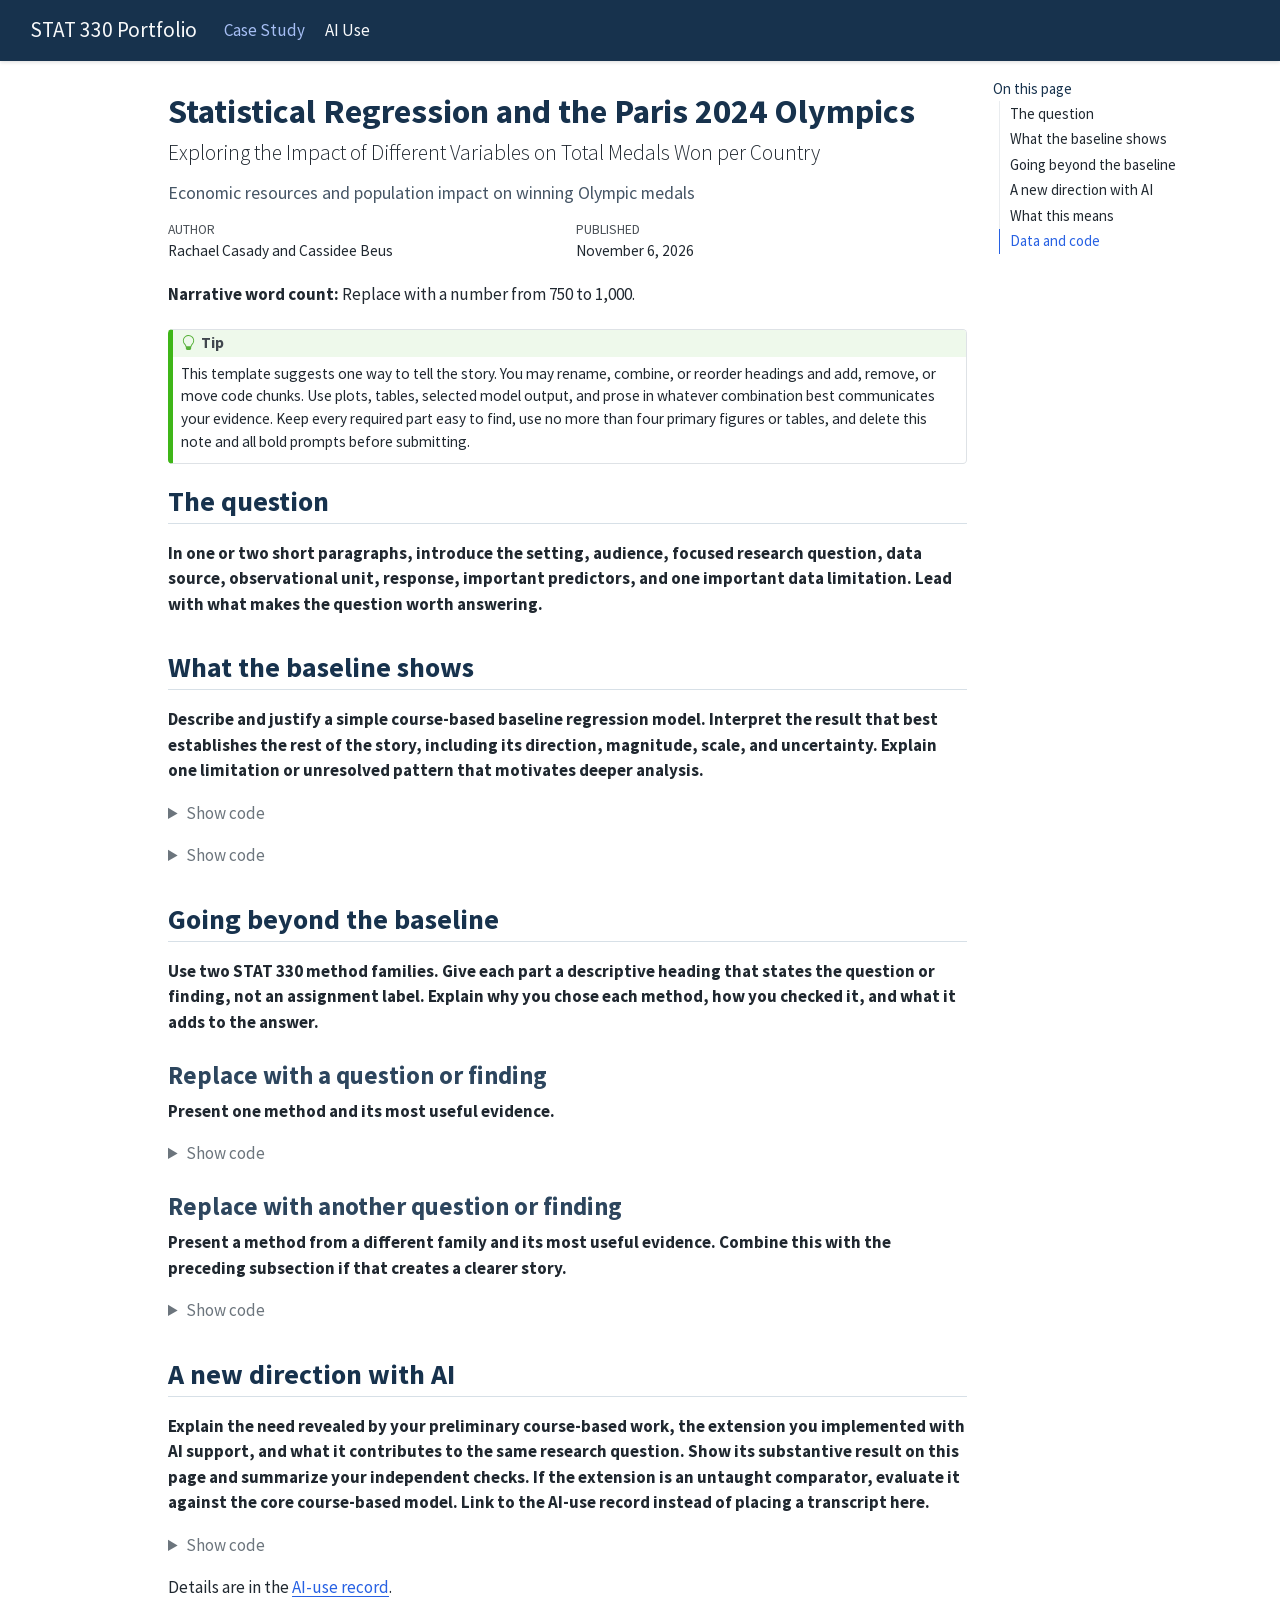
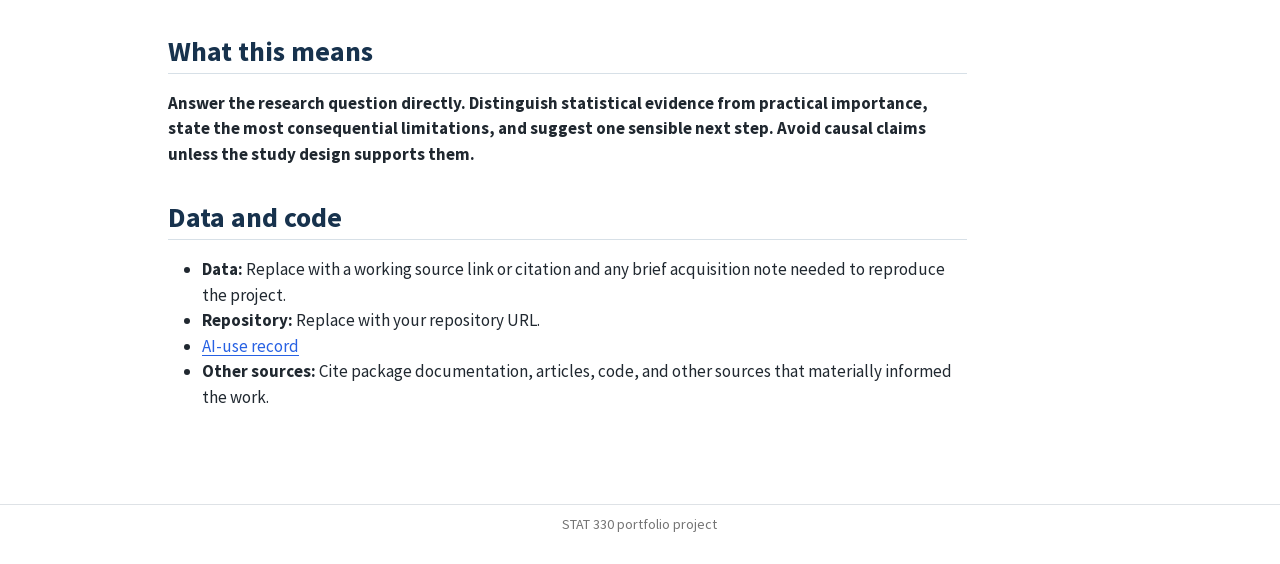
